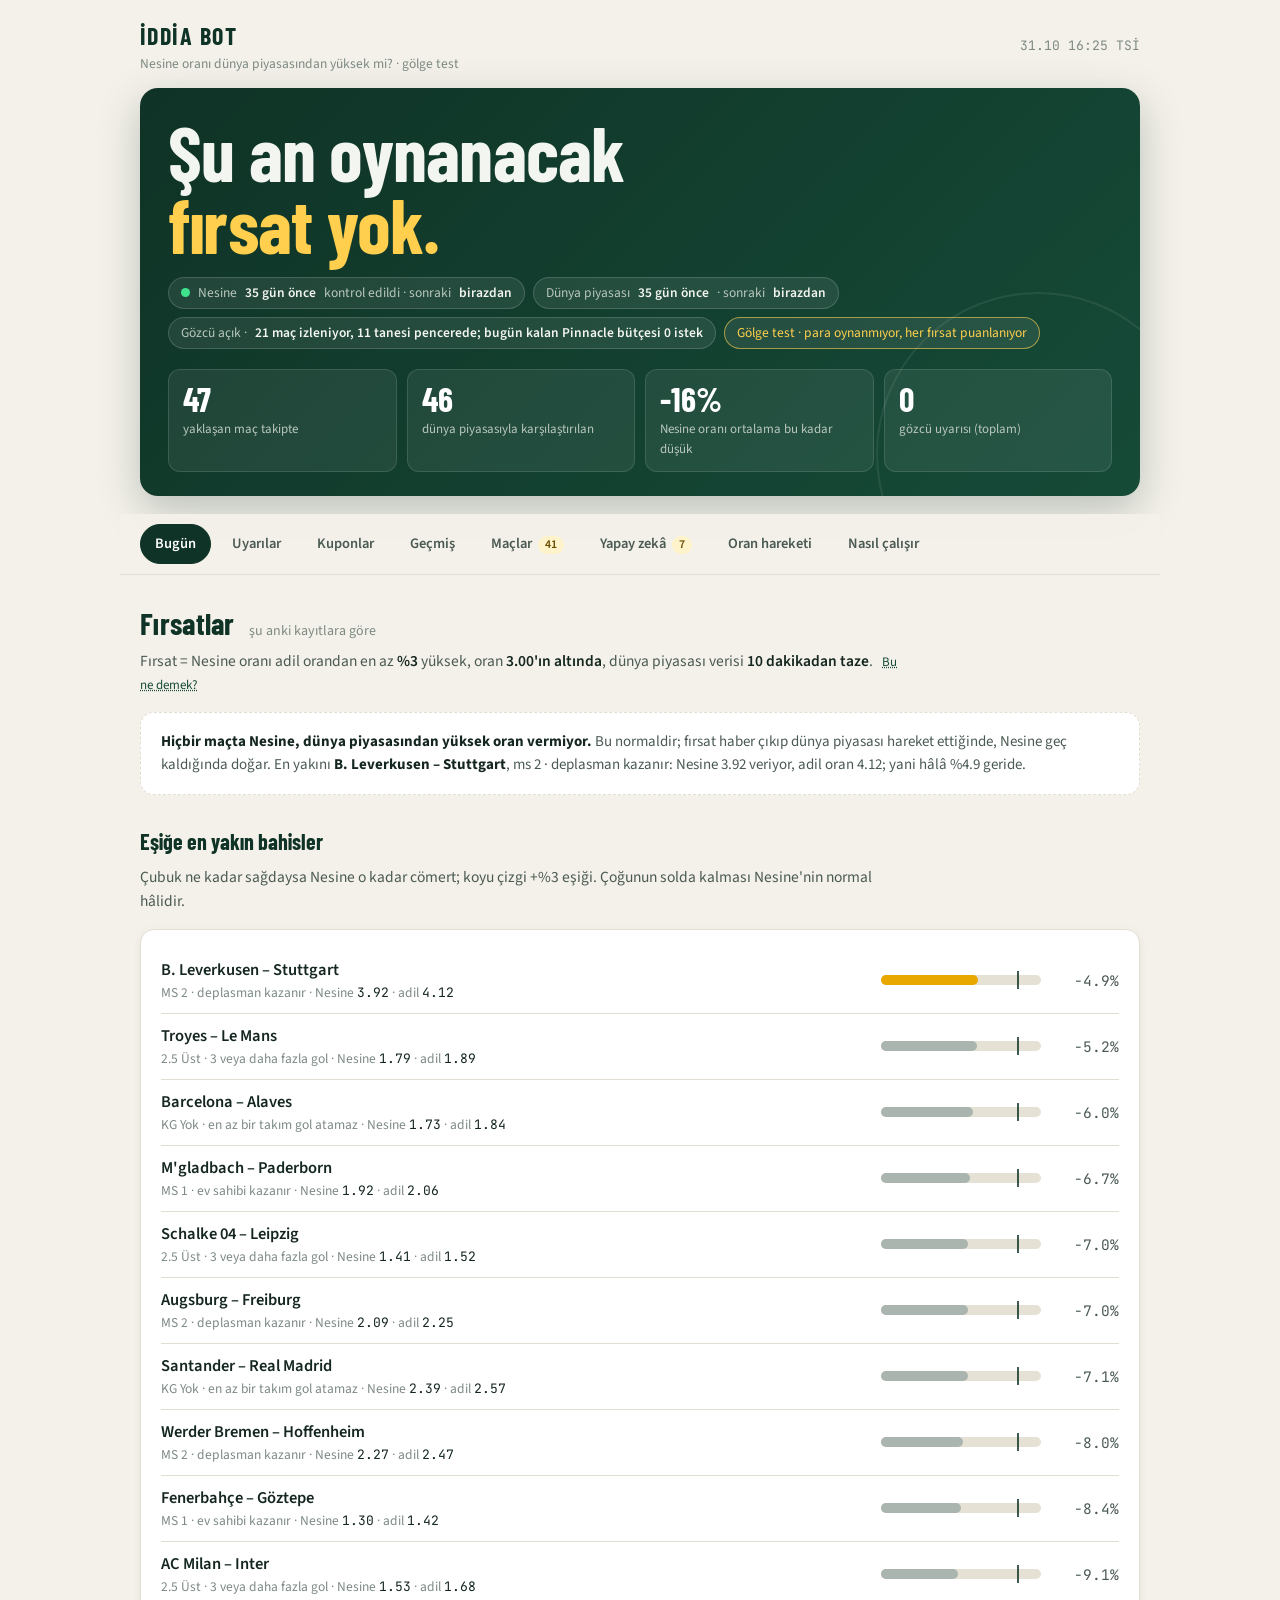
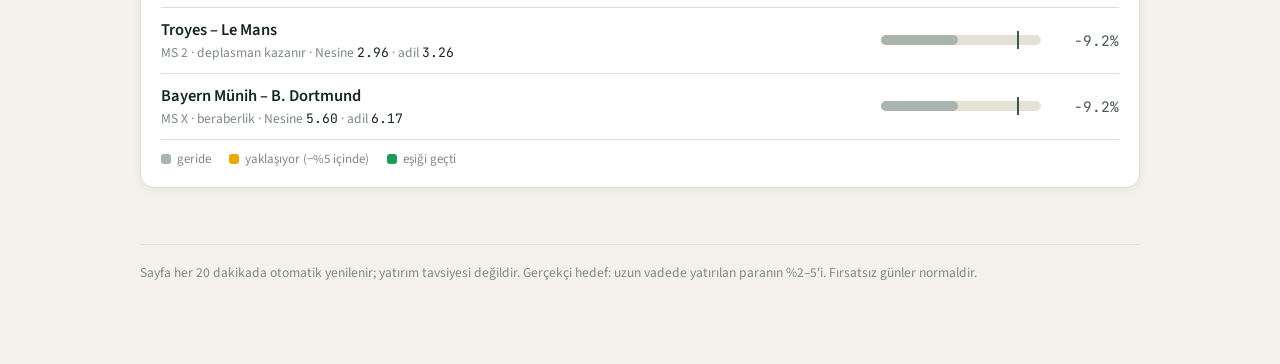
==== docs/index.html @ 3525d6dc "gözcü 13:25" ====
<!doctype html><html lang="tr"><head><meta charset="utf-8"><meta name="viewport" content="width=device-width,initial-scale=1">
<title>İddia Bot</title>
<meta name="robots" content="noindex, nofollow, noarchive">
<meta name="description" content="Nesine oranlarını dünya piyasasıyla karşılaştıran deneme sayfası.">
<link rel="preconnect" href="https://fonts.googleapis.com"><link rel="preconnect" href="https://fonts.gstatic.com" crossorigin>
<link href="https://fonts.googleapis.com/css2?family=Barlow+Condensed:wght@600;700&family=Source+Sans+3:wght@400;600;700&family=JetBrains+Mono:wght@400;600&display=swap" rel="stylesheet">
<style>
:root{--bg:#F4F1EA;--card:#FFFFFF;--line:#E3DED2;--ink:#14261F;--ink-2:#4A5A52;--muted:#7D8A83;--board:#0F3326;--board-2:#164B38;
--sodium:#E8A800;--sodium-soft:#FFF3CC;--signal:#1D9A5B;--signal-soft:#E3F5EB;--ember:#D1612A;--ember-soft:#FBE9DF;--chalk:#F2F5F0;--chalk-dim:#B9C7BF}
*{box-sizing:border-box;min-width:0}
html{background:var(--bg)}
body{margin:0;font-family:"Source Sans 3",system-ui,sans-serif;font-size:16.5px;line-height:1.5;color:var(--ink);background:var(--bg);overflow-x:hidden}
a{color:var(--board-2)}
.wrap{max-width:1040px;margin:0 auto;padding:0 20px 80px}
/* üst bar */
.topbar{display:flex;justify-content:space-between;align-items:center;padding:18px 0 14px;gap:12px;flex-wrap:wrap}
.brand{font-family:"Barlow Condensed",sans-serif;font-weight:700;font-size:24px;letter-spacing:.06em;text-transform:uppercase;color:var(--board)}
.brand small{display:block;font-family:"Source Sans 3",sans-serif;font-weight:400;font-size:13.5px;letter-spacing:0;text-transform:none;color:var(--muted)}
.clock{font-family:"JetBrains Mono",monospace;font-size:13px;color:var(--muted)}
/* skorbord */
.board{background:linear-gradient(135deg,var(--board) 0%,var(--board-2) 100%);color:var(--chalk);border-radius:18px;padding:28px 28px 24px;box-shadow:0 14px 40px rgba(15,51,38,.25);position:relative;overflow:hidden}
.board::after{content:"";position:absolute;inset:auto -60px -120px auto;width:320px;height:320px;border-radius:50%;border:2px solid rgba(255,255,255,.08)}
.verdict{font-family:"Barlow Condensed",sans-serif;font-weight:700;font-size:clamp(42px,7vw,76px);line-height:.95;letter-spacing:-.01em;margin:0;opacity:0;transform:translateY(10px);animation:rise .6s .05s cubic-bezier(.2,.7,.2,1) forwards}
.verdict em{font-style:normal;color:#FFCF4D}
@keyframes rise{to{opacity:1;transform:none}}
.pills{display:flex;flex-wrap:wrap;gap:8px;margin:16px 0 0;padding:0;list-style:none}
.pills li{display:inline-flex;align-items:center;gap:8px;background:rgba(255,255,255,.08);border:1px solid rgba(255,255,255,.16);border-radius:999px;padding:5px 12px;font-size:13.5px;color:var(--chalk-dim)}
.pills b{color:var(--chalk);font-weight:600}
.pills .shadow{border-color:rgba(255,207,77,.6);color:#FFCF4D}
.pulse{display:inline-block;width:9px;height:9px;border-radius:50%;background:#3EE38C;box-shadow:0 0 0 0 rgba(62,227,140,.6);animation:pulse 2.2s infinite}
.pulse.off{background:var(--ember);box-shadow:none;animation:none}
@keyframes pulse{0%{box-shadow:0 0 0 0 rgba(62,227,140,.6)}70%{box-shadow:0 0 0 10px rgba(62,227,140,0)}100%{box-shadow:0 0 0 0 rgba(62,227,140,0)}}
.facts{display:grid;grid-template-columns:repeat(4,1fr);gap:10px;margin:20px 0 0;padding:0;list-style:none}
.facts li{background:rgba(255,255,255,.07);border:1px solid rgba(255,255,255,.12);border-radius:12px;padding:12px 14px}
.facts .n{font-family:"Barlow Condensed",sans-serif;font-size:34px;font-weight:700;line-height:1;color:#fff}
.facts .l{font-size:13px;color:var(--chalk-dim);margin-top:4px}
.facts .good{color:#3EE38C}.facts .bad{color:#FF9A6B}
/* sekmeler */
.tabs{position:sticky;top:0;z-index:5;background:rgba(244,241,234,.94);backdrop-filter:blur(6px);margin:18px -20px 0;padding:10px 20px;border-bottom:1px solid var(--line);display:flex;gap:6px;overflow-x:auto;scrollbar-width:none}
.tabs::-webkit-scrollbar{display:none}
.tabs a{flex:0 0 auto;text-decoration:none;color:var(--ink-2);font-weight:600;font-size:14.5px;padding:8px 14px;border-radius:999px;border:1px solid transparent;white-space:nowrap}
.tabs a:hover{background:#fff;border-color:var(--line)}
.tabs a.on{background:var(--board);color:#fff;border-color:var(--board)}
.tabs a .cnt{display:inline-block;margin-left:6px;background:rgba(255,255,255,.18);border-radius:999px;padding:0 7px;font-size:12px}
.tabs a:not(.on) .cnt{background:var(--sodium-soft);color:#6b4d00}
.panel{display:none;padding-top:26px;animation:fade .35s}
.panel.on{display:block}
@keyframes fade{from{opacity:0;transform:translateY(6px)}to{opacity:1;transform:none}}
h2{font-family:"Barlow Condensed",sans-serif;font-weight:700;font-size:30px;letter-spacing:.01em;margin:0 0 4px;color:var(--board)}
h2 small{font-family:"Source Sans 3",sans-serif;font-size:14px;letter-spacing:0;color:var(--muted);font-weight:400;margin-left:8px}
h3{font-family:"Barlow Condensed",sans-serif;font-weight:700;font-size:22px;margin:30px 0 8px;color:var(--board)}
.lead{margin:0 0 16px;color:var(--ink-2);font-size:15.5px;max-width:760px}
.lead b{color:var(--ink);font-weight:600}
.lead a.q{font-size:13px;margin-left:6px;color:var(--board-2);text-decoration:underline dotted}
.note{background:var(--sodium-soft);border-left:4px solid var(--sodium);padding:10px 14px;border-radius:0 10px 10px 0;color:#4a3a00;font-size:14.5px;margin:0 0 16px;max-width:900px}
.note b{color:#2f2500}
.empty{background:var(--card);border:1px dashed var(--line);border-radius:14px;padding:18px 20px;color:var(--ink-2);font-size:15px}
.empty b{color:var(--ink)}
.plain{color:var(--ink-2);font-size:15px;line-height:1.55}
.plain b{color:var(--ink)}
/* kart genel */
.card{background:var(--card);border:1px solid var(--line);border-radius:14px;padding:18px 20px;box-shadow:0 2px 10px rgba(20,38,31,.05)}
/* fırsat kartı */
.coupon{position:relative;background:var(--card);color:var(--ink);border:1px solid var(--line);border-left:6px solid var(--signal);border-radius:14px;padding:18px 20px;margin:14px 0;box-shadow:0 6px 20px rgba(20,38,31,.07);opacity:0;animation:rise .5s forwards}
.coupon.combo{border-left-color:var(--board-2)}
.coupon .top{display:flex;justify-content:space-between;gap:12px;flex-wrap:wrap;border-bottom:1px solid var(--line);padding-bottom:10px;margin-bottom:12px}
.coupon .teams{font-family:"Barlow Condensed",sans-serif;font-weight:700;font-size:26px;line-height:1.05;color:var(--board)}
.coupon .meta{font-family:"JetBrains Mono",monospace;font-size:12px;color:var(--muted);text-align:right}
.coupon .title{font-family:"Barlow Condensed",sans-serif;font-weight:700;font-size:22px;color:var(--board)}
.pickbadge{display:inline-block;background:var(--sodium);color:#1B1B1B;font-family:"Barlow Condensed",sans-serif;font-weight:700;font-size:22px;letter-spacing:.02em;padding:4px 12px;border-radius:8px;margin:2px 0 6px}
.pickbadge small{display:block;font-family:"Source Sans 3",sans-serif;font-weight:600;font-size:11px;letter-spacing:.12em;text-transform:uppercase;color:#5a4a12;margin-bottom:-2px}
.coupon .pick{font-size:18px;font-weight:600;margin:0 0 10px}
.coupon .pick small{display:block;font-weight:400;font-size:13.5px;color:var(--muted)}
.coupon dl{display:grid;grid-template-columns:1fr auto;gap:6px 16px;margin:0;font-size:15px}
.coupon dt{color:var(--ink-2)}
.coupon dd{margin:0;font-family:"JetBrains Mono",monospace;font-weight:600;text-align:right;white-space:nowrap}
.coupon dd.good{color:var(--signal)}.coupon dd.bad{color:var(--ember)}
.coupon .status{margin-top:12px;padding:10px 12px;border-radius:10px;background:var(--signal-soft);font-size:14px;color:#145c3a}
.coupon .status.warn{background:var(--ember-soft);color:#8a3d12}
.coupon .why{margin-top:10px;font-size:14px;color:var(--ink-2)}
.coupon .why b{color:var(--ink)}
.coupon .legs{list-style:none;margin:0 0 12px;padding:0;font-size:15px}
.coupon .legs li{display:grid;grid-template-columns:1fr auto auto;gap:10px;padding:7px 0;border-bottom:1px solid var(--line);align-items:center}
.coupon .legs .p{font-family:"JetBrains Mono",monospace;color:var(--muted);font-size:13.5px}
.coupon .legs .o{font-family:"JetBrains Mono",monospace;font-weight:700}
.coupon .legs small{display:block;color:var(--muted);font-size:12.5px;margin-top:2px}
.pb{display:inline-block;background:var(--sodium-soft);color:#5a4a12;border:1px solid #F0D98A;font-weight:700;font-size:12px;padding:1px 7px;border-radius:5px;margin-right:5px}
.grid{display:grid;grid-template-columns:repeat(2,1fr);gap:16px}
.grid .coupon{margin:4px 0}
.claudebox{margin:12px 0 0;padding:12px 14px;border-radius:10px;background:var(--sodium-soft);border:1px solid #F0D98A;font-size:14.5px;color:var(--ink)}
.claudebox p{margin:6px 0 0}.claudebox ul{margin:8px 0 0;padding-left:18px;color:var(--ink-2);font-size:13.5px}.claudebox .muted{color:var(--muted);font-size:13px}
/* değer sayacı */
.list{list-style:none;margin:0;padding:0}
.row{display:grid;grid-template-columns:1fr 160px 64px;gap:14px;align-items:center;padding:10px 0;border-bottom:1px solid var(--line)}
.row .t{font-weight:600;white-space:nowrap;overflow:hidden;text-overflow:ellipsis}
.row .d{font-size:13.5px;color:var(--muted);white-space:nowrap;overflow:hidden;text-overflow:ellipsis}
.row .d code{font-family:"JetBrains Mono",monospace;font-size:13px;color:var(--ink)}
.row .v{font-family:"JetBrains Mono",monospace;font-size:14.5px;text-align:right;color:var(--ink-2)}
.row.hit .v{color:var(--signal);font-weight:700}
.meter{position:relative;height:10px;background:#E6E1D5;border-radius:5px}
.meter .bar{height:100%;width:0;border-radius:5px;background:#A9B5AE;animation:grow 1s cubic-bezier(.2,.7,.2,1) forwards}
.meter.near .bar{background:var(--sodium)}
.meter.hit .bar{background:var(--signal)}
.meter .tick{position:absolute;top:-4px;bottom:-4px;width:2px;background:var(--board);opacity:.8;left:calc(100% * (3 - (-25)) / (8 - (-25)))}
@keyframes grow{to{width:var(--w)}}
.legend{display:flex;gap:18px;flex-wrap:wrap;font-size:13px;color:var(--muted);margin:10px 0 0}
.legend i{display:inline-block;width:10px;height:10px;border-radius:3px;margin-right:6px;vertical-align:-1px}
/* maç kartları */
details.match{background:var(--card);border:1px solid var(--line);border-radius:14px;margin:10px 0;overflow:hidden;box-shadow:0 2px 10px rgba(20,38,31,.04)}
details.match summary{list-style:none;cursor:pointer;display:grid;grid-template-columns:104px 1fr auto;gap:12px;padding:13px 16px;align-items:center}
details.match summary::-webkit-details-marker{display:none}
details.match summary:hover{background:#FBFAF6}
details.match summary time{font-family:"JetBrains Mono",monospace;font-size:12.5px;color:var(--muted)}
details.match summary .tm{font-weight:700;color:var(--board)}
details.match summary .lg{font-size:12.5px;color:var(--muted)}
details.match summary .tag{font-size:12px;padding:3px 9px;border-radius:999px;background:#EFEBE0;color:var(--ink-2);white-space:nowrap}
details.match summary .tag.hit{background:var(--signal-soft);color:#145c3a}
details.match summary .tag.miss{background:var(--ember-soft);color:#8a3d12}
details.match[open] summary{border-bottom:1px solid var(--line);background:#FBFAF6}
.views{padding:14px 16px 16px;overflow-x:auto}
.views table{width:100%;border-collapse:collapse;font-size:14.5px;min-width:520px}
.views th{font-weight:600;color:var(--muted);font-size:12.5px;text-align:right;padding:6px 8px;border-bottom:1px solid var(--line)}
.views th:first-child,.views td:first-child{text-align:left}
.views td{padding:7px 8px;text-align:right;font-family:"JetBrains Mono",monospace;font-size:13.5px;border-bottom:1px solid #F0ECE2}
.views td:first-child{font-family:"Source Sans 3",sans-serif;font-size:14.5px}
.views td.good{color:var(--signal);font-weight:700}
.views td.dim{color:var(--muted)}
.views tr.rec td{background:var(--signal-soft)}
.views tr.rec td:first-child{font-weight:700;color:#145c3a}
.views tr.rec td:first-child::before{content:"▶ ";font-size:11px}
.views .why{margin:12px 0 0;font-size:14px;color:var(--ink-2)}
.views .why b{color:var(--ink)}
.views .acc{margin:10px 0 0;font-size:12.5px;color:var(--muted)}
.plainlegs{list-style:none;margin:0;padding:0}.plainlegs li{display:grid;grid-template-columns:1fr auto auto;gap:10px;padding:7px 0;border-bottom:1px solid var(--line);font-size:14.5px}.plainlegs small{display:block;color:var(--muted);font-size:12.5px}.plainlegs .o{font-family:"JetBrains Mono",monospace}
/* listeler */
.alerts,.changes{list-style:none;margin:0;padding:0}
.alerts li,.changes li{display:grid;grid-template-columns:84px 1fr auto;gap:12px;padding:10px 0;border-bottom:1px solid var(--line);font-size:15px;align-items:baseline}
.alerts time,.changes time{font-family:"JetBrains Mono",monospace;font-size:12.5px;color:var(--muted)}
.alerts .r,.changes .o{font-family:"JetBrains Mono",monospace;font-size:14px;text-align:right;white-space:nowrap}
.alerts .r.good,.changes .o.up{color:var(--signal)}.alerts .r.bad,.changes .o.down{color:var(--ember)}
.alerts small,.changes small{display:block;color:var(--muted);font-size:13px}
.changes small{display:inline}
/* claude kartları */
.cl{display:grid;grid-template-columns:repeat(2,1fr);gap:16px}
.cl .card{opacity:0;animation:rise .5s forwards}
.cl .head{display:flex;justify-content:space-between;gap:10px;align-items:flex-start;margin-bottom:8px}
.cl .tm{font-family:"Barlow Condensed",sans-serif;font-weight:700;font-size:22px;color:var(--board);line-height:1.05}
.cl .when{font-family:"JetBrains Mono",monospace;font-size:12px;color:var(--muted)}
.cl .vd{font-size:12px;padding:3px 9px;border-radius:999px;white-space:nowrap}
.cl .vd.ok{background:var(--signal-soft);color:#145c3a}.cl .vd.warn{background:var(--ember-soft);color:#8a3d12}
.cl .probs{display:grid;grid-template-columns:repeat(5,1fr);gap:6px;margin:10px 0}
.cl .probs div{background:#F7F5EF;border-radius:8px;padding:6px 8px;text-align:center}
.cl .probs b{display:block;font-family:"JetBrains Mono",monospace;font-size:15px}
.cl .probs small{font-size:11px;color:var(--muted)}
.cl .probs .hitp{background:var(--signal-soft);outline:2px solid var(--signal)}
.cl .probs em{display:block;font-style:normal;font-size:11px;color:var(--muted);margin-top:2px}
.cl .probs i{display:block;font-style:normal;font-size:11px;font-weight:700;color:#145c3a;margin-top:2px}
.cl .plabel{font-size:13px;color:var(--muted);margin-top:6px}.cl .plabel b{color:var(--ink-2)}
.cl .abs{margin-top:12px;padding-top:10px;border-top:1px solid var(--line)}
.cl .tbl{overflow-x:auto;margin-top:6px}
.cl .tbl table{width:100%;border-collapse:collapse;font-size:13.5px;min-width:560px}
.cl .tbl th{text-align:left;font-weight:600;color:var(--muted);font-size:12px;padding:5px 8px;border-bottom:1px solid var(--line)}
.cl .tbl td{padding:6px 8px;border-bottom:1px solid #F0ECE2;vertical-align:top;color:var(--ink-2)}
.cl .tbl td b{color:var(--ink)}
.cl .st{display:inline-block;font-size:12px;padding:1px 8px;border-radius:999px;background:#EFEBE0;white-space:nowrap}
.cl .st.miss{background:var(--ember-soft);color:#8a3d12}.cl .st.warn{background:var(--sodium-soft);color:#6b4d00}.cl .st.ok{background:var(--signal-soft);color:#145c3a}
.cl .lnote,.views .lnote{margin:8px 0 0;font-size:14px;color:var(--ink-2)}
.abs{margin-top:12px;padding-top:10px;border-top:1px solid var(--line)}
.abs .plabel{font-size:13px;color:var(--muted);margin-bottom:6px}.abs .plabel b{color:var(--ink-2)}
.chips{display:flex;flex-wrap:wrap;gap:8px}
details.chip{display:inline-block;position:relative}
details.chip summary{list-style:none;cursor:pointer;display:inline-flex;align-items:center;gap:6px;border:1px solid var(--line);background:#fff;border-radius:999px;padding:4px 11px;font-size:13.5px;font-weight:600;color:var(--ink)}
details.chip summary::-webkit-details-marker{display:none}
details.chip summary small{font-weight:400;color:var(--muted);font-size:12px}
details.chip.miss summary{border-color:#F2C2A8;background:var(--ember-soft)}
details.chip.warn summary{border-color:#F0D98A;background:var(--sodium-soft)}
details.chip.ok summary{border-color:#BFE6CF;background:var(--signal-soft)}
details.chip.goal summary{border-color:#BFD9EA;background:#E8F2F9}
details.lineup{margin:6px 0}
details.lineup summary{list-style:none;cursor:pointer;font-size:14px;color:var(--ink-2);padding:6px 10px;border:1px solid var(--line);border-radius:8px;background:#fff}
details.lineup summary::-webkit-details-marker{display:none}
details.lineup .pop2{font-size:13.5px;color:var(--ink-2);padding:8px 10px;display:grid;gap:4px}
details.lineup .pop2 b{color:var(--ink)}
.l5{font-size:14px;color:var(--ink-2)}
.r5{display:inline-block;width:20px;height:20px;line-height:20px;text-align:center;border-radius:4px;font-size:12px;font-weight:700;color:#fff;background:#A9B5AE;margin-right:2px}
.r5.W{background:var(--signal)}.r5.L{background:var(--ember)}.r5.D{background:#9AA7A0}
details.chip[open] summary{box-shadow:0 0 0 2px rgba(15,51,38,.15)}
details.chip .pop{position:absolute;z-index:4;top:calc(100% + 6px);left:0;min-width:260px;max-width:360px;background:#fff;border:1px solid var(--line);border-radius:10px;padding:10px 12px;box-shadow:0 10px 28px rgba(20,38,31,.15);font-size:13.5px;color:var(--ink-2);display:grid;gap:4px}
details.chip .pop b{color:var(--ink)}
.cl{grid-template-columns:1fr}
.cl p{margin:8px 0 0;font-size:14.5px;color:var(--ink-2)}
.cl ul{margin:8px 0 0;padding-left:18px;font-size:13.5px;color:var(--ink-2)}
.cl .res{margin-top:10px;font-size:13.5px;color:var(--ink-2);border-top:1px solid var(--line);padding-top:8px}
.steps{display:grid;grid-template-columns:repeat(auto-fit,minmax(230px,1fr));gap:14px;margin:0;padding:0;list-style:none}
.steps li{background:var(--card);border:1px solid var(--line);border-radius:14px;padding:16px 18px}
.steps b{display:block;font-family:"Barlow Condensed",sans-serif;font-size:22px;font-weight:700;margin-bottom:4px;color:var(--board)}
.steps p{margin:0;color:var(--ink-2);font-size:14.5px}
.gloss{margin:16px 0 0;padding:0;list-style:none;display:grid;gap:10px}
.gloss li{background:var(--card);border:1px solid var(--line);border-radius:12px;padding:12px 16px}
.gloss b{display:block;color:var(--board);margin-bottom:2px}
.tiles{display:grid;grid-template-columns:repeat(auto-fill,minmax(220px,1fr));gap:14px}
.tile{display:block;background:var(--card);border:1px solid var(--line);border-radius:12px;overflow:hidden;text-decoration:none;color:var(--ink-2);font-size:13.5px}
.tile img{width:100%;display:block;aspect-ratio:4/5;object-fit:cover}
.tile span{display:block;padding:8px 10px}
.post{background:var(--card);border:1px solid var(--line);border-radius:14px;padding:14px 16px;margin:12px 0}
.post-h{display:flex;justify-content:space-between;gap:10px;flex-wrap:wrap;margin-bottom:10px}
.post-h .when{font-family:"JetBrains Mono",monospace;font-size:12.5px;color:var(--muted)}
.tiles.small{grid-template-columns:repeat(auto-fill,minmax(150px,1fr))}
.cap{margin-top:10px;display:grid;gap:8px}
.cap textarea{width:100%;font:14px/1.45 "Source Sans 3",system-ui,sans-serif;color:var(--ink);background:#FBFAF6;border:1px solid var(--line);border-radius:10px;padding:10px;resize:vertical}
.cap .copy{justify-self:start;padding:7px 14px;border-radius:8px;border:1px solid var(--board);background:var(--board);color:#fff;cursor:pointer;font-weight:600}
.cap .copy.ok{background:var(--signal);border-color:var(--signal)}
footer{margin-top:56px;padding-top:18px;border-top:1px solid var(--line);color:var(--muted);font-size:13.5px}
@media (max-width:760px){.grid,.cl{grid-template-columns:1fr}.facts{grid-template-columns:repeat(2,1fr)}.board{padding:22px 18px 18px;border-radius:14px}}
@media (max-width:560px){.row{grid-template-columns:1fr 92px 54px}.alerts li,.changes li{grid-template-columns:64px 1fr}.alerts .r,.changes .o{grid-column:2;text-align:left}
details.match summary{grid-template-columns:1fr auto}details.match summary time{grid-column:1/-1}.coupon{padding:16px 14px}.coupon .meta{text-align:left}.cl .probs{grid-template-columns:repeat(3,1fr)}}
@media (prefers-reduced-motion:reduce){*{animation:none!important;transition:none!important}.verdict,.coupon,.cl .card{opacity:1;transform:none}.meter .bar{width:var(--w)}}
</style></head><body><div class="wrap">
<div class="topbar"><div class="brand">İddia Bot<small>Nesine oranı dünya piyasasından yüksek mi? · gölge test</small></div><div class="clock">31.10 16:25 TSİ</div></div>

<section class="board">
  <h1 class="verdict">Şu an oynanacak<br><em>fırsat yok.</em></h1>
  <ul class="pills"><li><span class="pulse"></span>Nesine <b class="ago" data-ts="2026-10-31T13:04:57+00:00">20 dk önce</b> kontrol edildi · sonraki <b class="nxt" data-next="2026-10-31T13:14:57+00:00">birazdan</b></li><li>Dünya piyasası <b class="ago" data-ts="2026-10-31T12:18:52+00:00">1 saat önce</b> · sonraki <b class="nxt" data-next="2026-10-31T12:20:00+00:00">birazdan</b></li><li>Gözcü açık · <b>21 maç izleniyor, 11 tanesi pencerede; bugün kalan Pinnacle bütçesi 0 istek</b></li><li class="shadow">Gölge test · para oynanmıyor, her fırsat puanlanıyor</li></ul>
  
<ul class="facts">
  <li><div class="n">47</div><div class="l">yaklaşan maç takipte</div></li>
  <li><div class="n">46</div><div class="l">dünya piyasasıyla karşılaştırılan</div></li>
  <li><div class="n">-16%</div><div class="l">Nesine oranı ortalama bu kadar düşük</div></li>
  <li><div class="n">0</div><div class="l">gözcü uyarısı (toplam)</div></li>
</ul>
</section>

<nav class="tabs" id="tabs">
  <a href="#bugun" data-tab="bugun" class="on">Bugün</a>
  <a href="#uyarilar" data-tab="uyarilar">Uyarılar</a>
  <a href="#kuponlar" data-tab="kuponlar">Kuponlar</a>
  <a href="#gecmis" data-tab="gecmis">Geçmiş</a>
  <a href="#maclar" data-tab="maclar">Maçlar<span class="cnt">41</span></a>
  <a href="#claude" data-tab="claude">Yapay zekâ<span class="cnt">7</span></a>
  <a href="#hareket" data-tab="hareket">Oran hareketi</a>
  <a href="#nasil" data-tab="nasil">Nasıl çalışır</a>
</nav>

<section class="panel on" id="p-bugun">
<h2>Fırsatlar <small>şu anki kayıtlara göre</small></h2>
<p class="lead">Fırsat = Nesine oranı adil orandan en az <b>%3</b> yüksek, oran <b>3.00'ın altında</b>, dünya piyasası verisi <b>10 dakikadan taze</b>. <a class="q" href="#nasil" data-go="nasil">Bu ne demek?</a></p>
<div class="empty"><b>Hiçbir maçta Nesine, dünya piyasasından yüksek oran vermiyor.</b> Bu normaldir; fırsat haber çıkıp dünya piyasası hareket ettiğinde, Nesine geç kaldığında doğar. En yakını <b>B. Leverkusen – Stuttgart</b>, ms 2 · deplasman kazanır: Nesine 3.92 veriyor, adil oran 4.12; yani hâlâ %4.9 geride.</div>
<h3>Eşiğe en yakın bahisler</h3>
<p class="lead">Çubuk ne kadar sağdaysa Nesine o kadar cömert; koyu çizgi +%3 eşiği. Çoğunun solda kalması Nesine'nin normal hâlidir.</p>
<div class="card"><ul class="list"><li class="row "><div class="m"><div class="t">B. Leverkusen – Stuttgart</div><div class="d">MS 2 · deplasman kazanır · Nesine <code>3.92</code> · adil <code>4.12</code></div></div><div class="meter near"><div class="bar" style="--w:60.9%"></div><div class="tick"></div></div><div class="v">-4.9%</div></li><li class="row "><div class="m"><div class="t">Troyes – Le Mans</div><div class="d">2.5 Üst · 3 veya daha fazla gol · Nesine <code>1.79</code> · adil <code>1.89</code></div></div><div class="meter "><div class="bar" style="--w:60.1%"></div><div class="tick"></div></div><div class="v">-5.2%</div></li><li class="row "><div class="m"><div class="t">Barcelona – Alaves</div><div class="d">KG Yok · en az bir takım gol atamaz · Nesine <code>1.73</code> · adil <code>1.84</code></div></div><div class="meter "><div class="bar" style="--w:57.6%"></div><div class="tick"></div></div><div class="v">-6.0%</div></li><li class="row "><div class="m"><div class="t">M&#x27;gladbach – Paderborn</div><div class="d">MS 1 · ev sahibi kazanır · Nesine <code>1.92</code> · adil <code>2.06</code></div></div><div class="meter "><div class="bar" style="--w:55.5%"></div><div class="tick"></div></div><div class="v">-6.7%</div></li><li class="row "><div class="m"><div class="t">Schalke 04 – Leipzig</div><div class="d">2.5 Üst · 3 veya daha fazla gol · Nesine <code>1.41</code> · adil <code>1.52</code></div></div><div class="meter "><div class="bar" style="--w:54.6%"></div><div class="tick"></div></div><div class="v">-7.0%</div></li><li class="row "><div class="m"><div class="t">Augsburg – Freiburg</div><div class="d">MS 2 · deplasman kazanır · Nesine <code>2.09</code> · adil <code>2.25</code></div></div><div class="meter "><div class="bar" style="--w:54.6%"></div><div class="tick"></div></div><div class="v">-7.0%</div></li><li class="row "><div class="m"><div class="t">Santander – Real Madrid</div><div class="d">KG Yok · en az bir takım gol atamaz · Nesine <code>2.39</code> · adil <code>2.57</code></div></div><div class="meter "><div class="bar" style="--w:54.2%"></div><div class="tick"></div></div><div class="v">-7.1%</div></li><li class="row "><div class="m"><div class="t">Werder Bremen – Hoffenheim</div><div class="d">MS 2 · deplasman kazanır · Nesine <code>2.27</code> · adil <code>2.47</code></div></div><div class="meter "><div class="bar" style="--w:51.4%"></div><div class="tick"></div></div><div class="v">-8.0%</div></li><li class="row "><div class="m"><div class="t">Fenerbahçe – Göztepe</div><div class="d">MS 1 · ev sahibi kazanır · Nesine <code>1.30</code> · adil <code>1.42</code></div></div><div class="meter "><div class="bar" style="--w:50.3%"></div><div class="tick"></div></div><div class="v">-8.4%</div></li><li class="row "><div class="m"><div class="t">AC Milan – Inter</div><div class="d">2.5 Üst · 3 veya daha fazla gol · Nesine <code>1.53</code> · adil <code>1.68</code></div></div><div class="meter "><div class="bar" style="--w:48.3%"></div><div class="tick"></div></div><div class="v">-9.1%</div></li><li class="row "><div class="m"><div class="t">Troyes – Le Mans</div><div class="d">MS 2 · deplasman kazanır · Nesine <code>2.96</code> · adil <code>3.26</code></div></div><div class="meter "><div class="bar" style="--w:48.0%"></div><div class="tick"></div></div><div class="v">-9.2%</div></li><li class="row "><div class="m"><div class="t">Bayern Münih – B. Dortmund</div><div class="d">MS X · beraberlik · Nesine <code>5.60</code> · adil <code>6.17</code></div></div><div class="meter "><div class="bar" style="--w:47.9%"></div><div class="tick"></div></div><div class="v">-9.2%</div></li></ul>
<div class="legend"><span><i style="background:#A9B5AE"></i>geride</span><span><i style="background:var(--sodium)"></i>yaklaşıyor (−%5 içinde)</span><span><i style="background:var(--signal)"></i>eşiği geçti</span></div></div>
</section>

<section class="panel" id="p-uyarilar">
<h2>Gözcü uyarıları <small>maç saatine yakın yakalananlar</small></h2>
<p class="lead">Gözcü, maç saatine yakın dünya piyasasını izler; Nesine geç kaldığında burada uyarı düşer. Her uyarı sonradan maç sonucu ve kapanış oranıyla puanlanır. <b>Henüz uyarı yok.</b> <a class="q" href="#nasil" data-go="nasil">Gözcü nedir?</a></p>
<div class="empty"><b>Henüz uyarı yok.</b> Gözcü maç saatine yakın açılır; Nesine dünya piyasasından geç kaldığında ilk satır burada belirir.</div>
</section>

<section class="panel" id="p-kuponlar">
<h2>Kupon önerileri <small>önümüzdeki 48 saat, 3–5 maç</small></h2>
<p class="note"><b>Açık konuşalım:</b> "En güvenli" kupon en sık tutan kupondur ama uzun vadede en çok kaybettiren de odur. Nesine'de bir kupon en az <b>50 TL</b>; her kuponun altında 50 TL yatırsanız ne ödeyeceği ve uzun vadede kaçının gideceği yazıyor. Karar sizin. <a class="q" href="#nasil" data-go="nasil">Kombine nasıl hesaplanır?</a></p>
<div class="grid">
<article class="coupon combo" style="animation-delay:0.50s">
  <div class="top"><div class="title">#13 · En güvenli</div><div class="meta">3 maç · en yüksek gelme ihtimali</div></div>
  <ul class="legs"><li><div>Barcelona – Alaves<small><span class="pb">2.5 Üst</span>Cmt 31.10 23:00</small></div><div class="p">%80</div><div class="o">1.07</div></li><li><div>Amed Sportif – Eyüpspor<small><span class="pb">Ev</span>Paz 01.11 13:30</small></div><div class="p">%78</div><div class="o">1.13</div></li><li><div>Santander – Real Madrid<small><span class="pb">Deplasman</span>Paz 01.11 18:15</small></div><div class="p">%81</div><div class="o">1.11</div></li></ul>
  <dl>
    <dt>Toplam oran</dt><dd>1.34</dd>
    <dt>Gelme ihtimali</dt><dd>%50</dd>
    <dt>Bu ihtimale denk adil oran</dt><dd>1.99</dd>
    <dt>Beklenen değer</dt><dd class="bad">-32%</dd>
  </dl>
  <div class="status warn">Nesine'nin en küçük kuponu 50 TL. Bu kupona 50 TL yatırılırsa tutarsa <b>67 TL</b> öder; uzun vadede her 50 TL'nin yaklaşık <b>16 TL'si kaybedilir</b>.</div>
</article>
<article class="coupon combo" style="animation-delay:0.60s">
  <div class="top"><div class="title">#14 · En güvenli</div><div class="meta">4 maç · en yüksek gelme ihtimali</div></div>
  <ul class="legs"><li><div>Bayern Münih – B. Dortmund<small><span class="pb">2.5 Üst</span>Cmt 31.10 20:30</small></div><div class="p">%77</div><div class="o">1.13</div></li><li><div>Barcelona – Alaves<small><span class="pb">2.5 Üst</span>Cmt 31.10 23:00</small></div><div class="p">%80</div><div class="o">1.07</div></li><li><div>Amed Sportif – Eyüpspor<small><span class="pb">Ev</span>Paz 01.11 13:30</small></div><div class="p">%78</div><div class="o">1.13</div></li><li><div>Santander – Real Madrid<small><span class="pb">Deplasman</span>Paz 01.11 18:15</small></div><div class="p">%81</div><div class="o">1.11</div></li></ul>
  <dl>
    <dt>Toplam oran</dt><dd>1.52</dd>
    <dt>Gelme ihtimali</dt><dd>%39</dd>
    <dt>Bu ihtimale denk adil oran</dt><dd>2.57</dd>
    <dt>Beklenen değer</dt><dd class="bad">-41%</dd>
  </dl>
  <div class="status warn">Nesine'nin en küçük kuponu 50 TL. Bu kupona 50 TL yatırılırsa tutarsa <b>76 TL</b> öder; uzun vadede her 50 TL'nin yaklaşık <b>21 TL'si kaybedilir</b>.</div>
</article>
<article class="coupon combo" style="animation-delay:0.70s">
  <div class="top"><div class="title">#15 · En güvenli</div><div class="meta">5 maç · en yüksek gelme ihtimali</div></div>
  <ul class="legs"><li><div>Bayern Münih – B. Dortmund<small><span class="pb">2.5 Üst</span>Cmt 31.10 20:30</small></div><div class="p">%77</div><div class="o">1.13</div></li><li><div>Barcelona – Alaves<small><span class="pb">2.5 Üst</span>Cmt 31.10 23:00</small></div><div class="p">%80</div><div class="o">1.07</div></li><li><div>Amed Sportif – Eyüpspor<small><span class="pb">Ev</span>Paz 01.11 13:30</small></div><div class="p">%78</div><div class="o">1.13</div></li><li><div>Como 1907 – Venezia<small><span class="pb">Ev</span>Paz 01.11 14:30</small></div><div class="p">%76</div><div class="o">1.15</div></li><li><div>Santander – Real Madrid<small><span class="pb">Deplasman</span>Paz 01.11 18:15</small></div><div class="p">%81</div><div class="o">1.11</div></li></ul>
  <dl>
    <dt>Toplam oran</dt><dd>1.74</dd>
    <dt>Gelme ihtimali</dt><dd>%29</dd>
    <dt>Bu ihtimale denk adil oran</dt><dd>3.39</dd>
    <dt>Beklenen değer</dt><dd class="bad">-49%</dd>
  </dl>
  <div class="status warn">Nesine'nin en küçük kuponu 50 TL. Bu kupona 50 TL yatırılırsa tutarsa <b>87 TL</b> öder; uzun vadede her 50 TL'nin yaklaşık <b>24 TL'si kaybedilir</b>.</div>
</article>
<article class="coupon combo" style="animation-delay:0.80s">
  <div class="top"><div class="title">#12 · Dengeli</div><div class="meta">3 maç · bacak oranları 1.50–2.50</div></div>
  <ul class="legs"><li><div>Man. City – Brighton<small><span class="pb">Ev</span>Cmt 31.10 18:00</small></div><div class="p">%57</div><div class="o">1.51</div></li><li><div>AC Milan – Inter<small><span class="pb">2.5 Üst</span>Cmt 31.10 22:45</small></div><div class="p">%59</div><div class="o">1.53</div></li><li><div>Amed Sportif – Eyüpspor<small><span class="pb">KG Yok</span>Paz 01.11 13:30</small></div><div class="p">%58</div><div class="o">1.54</div></li></ul>
  <dl>
    <dt>Toplam oran</dt><dd>3.56</dd>
    <dt>Gelme ihtimali</dt><dd>%19</dd>
    <dt>Bu ihtimale denk adil oran</dt><dd>5.15</dd>
    <dt>Beklenen değer</dt><dd class="bad">-31%</dd>
  </dl>
  <div class="status warn">Nesine'nin en küçük kuponu 50 TL. Bu kupona 50 TL yatırılırsa tutarsa <b>178 TL</b> öder; uzun vadede her 50 TL'nin yaklaşık <b>15 TL'si kaybedilir</b>.</div>
</article></div>
</section>

<section class="panel" id="p-gecmis">
<h2>Geçmiş kuponlar <small>önerilenler tuttu mu?</small></h2>
<p class="lead">Her önerilen kupon ilk göründüğü anda kilitlenir; maçlar bitince tuttu mu bakılır. Tahmin değil, kayıt. <a class="q" href="#nasil" data-go="nasil">Ayrıntı</a></p>
<ul class="facts" style="animation:none;opacity:1"><li><div class="n">0/3</div><div class="l">En güvenli kupon tuttu (%0) · 1 birimle oynansa net <b class="bad">-3.0</b></div></li><li><div class="n">0/1</div><div class="l">Dengeli kupon tuttu (%0) · 1 birimle oynansa net <b class="bad">-1.0</b></div></li><li><div class="n">0/3</div><div class="l">En az kayıplı kupon tuttu (%0) · 1 birimle oynansa net <b class="bad">-3.0</b></div></li></ul><details class="match"><summary><time>Cum 30.10 19:35</time><div><div class="tm">#13 · En güvenli · 3 maç · oran 1.31</div>
<div class="lg">gelme ihtimali %50 · beklenen değer -35%</div></div><span class="tag">bekliyor · 0/3 tuttu</span></summary>
<div class="views"><ul class="legs plainlegs"><li><div>Barcelona – Alaves<small><span class="pb">2.5 Üst</span>Cmt 31.10 23:00</small></div><div class="p">…</div><div class="o">1.07</div></li><li><div>Amed Sportif – Eyüpspor<small><span class="pb">Ev</span>Paz 01.11 13:30</small></div><div class="p">…</div><div class="o">1.13</div></li><li><div>Santander – Real Madrid<small><span class="pb">Deplasman</span>Paz 01.11 18:15</small></div><div class="p">…</div><div class="o">1.08</div></li></ul></div></details><details class="match"><summary><time>Cum 30.10 19:35</time><div><div class="tm">#14 · En güvenli · 4 maç · oran 1.45</div>
<div class="lg">gelme ihtimali %38 · beklenen değer -44%</div></div><span class="tag">bekliyor · 0/4 tuttu</span></summary>
<div class="views"><ul class="legs plainlegs"><li><div>Bayern Münih – B. Dortmund<small><span class="pb">2.5 Üst</span>Cmt 31.10 20:30</small></div><div class="p">…</div><div class="o">1.11</div></li><li><div>Barcelona – Alaves<small><span class="pb">2.5 Üst</span>Cmt 31.10 23:00</small></div><div class="p">…</div><div class="o">1.07</div></li><li><div>Amed Sportif – Eyüpspor<small><span class="pb">Ev</span>Paz 01.11 13:30</small></div><div class="p">…</div><div class="o">1.13</div></li><li><div>Santander – Real Madrid<small><span class="pb">Deplasman</span>Paz 01.11 18:15</small></div><div class="p">…</div><div class="o">1.08</div></li></ul></div></details><details class="match"><summary><time>Cum 30.10 19:35</time><div><div class="tm">#15 · En güvenli · 5 maç · oran 1.65</div>
<div class="lg">gelme ihtimali %29 · beklenen değer -52%</div></div><span class="tag">bekliyor · 0/5 tuttu</span></summary>
<div class="views"><ul class="legs plainlegs"><li><div>Bayern Münih – B. Dortmund<small><span class="pb">2.5 Üst</span>Cmt 31.10 20:30</small></div><div class="p">…</div><div class="o">1.11</div></li><li><div>Barcelona – Alaves<small><span class="pb">2.5 Üst</span>Cmt 31.10 23:00</small></div><div class="p">…</div><div class="o">1.07</div></li><li><div>Amed Sportif – Eyüpspor<small><span class="pb">Ev</span>Paz 01.11 13:30</small></div><div class="p">…</div><div class="o">1.13</div></li><li><div>Como 1907 – Venezia<small><span class="pb">Ev</span>Paz 01.11 14:30</small></div><div class="p">…</div><div class="o">1.14</div></li><li><div>Santander – Real Madrid<small><span class="pb">Deplasman</span>Paz 01.11 18:15</small></div><div class="p">…</div><div class="o">1.08</div></li></ul></div></details><details class="match"><summary><time>Per 29.10 23:01</time><div><div class="tm">#12 · Dengeli · 3 maç · oran 3.90</div>
<div class="lg">gelme ihtimali %19 · beklenen değer -28%</div></div><span class="tag">bekliyor · 0/3 tuttu</span></summary>
<div class="views"><ul class="legs plainlegs"><li><div>Bologna – AC Monza<small><span class="pb">Ev</span>Cmt 31.10 17:00</small></div><div class="p">…</div><div class="o">1.50</div></li><li><div>Vallecano – Celta Vigo<small><span class="pb">2.5 Alt</span>Cmt 31.10 18:15</small></div><div class="p">…</div><div class="o">1.53</div></li><li><div>Barcelona – Alaves<small><span class="pb">KG Yok</span>Cmt 31.10 23:00</small></div><div class="p">…</div><div class="o">1.70</div></li></ul></div></details><details class="match"><summary><time>Per 29.10 20:20</time><div><div class="tm">#11 · En güvenli · 5 maç · oran 2.31</div>
<div class="lg">gelme ihtimali %21 · beklenen değer -52%</div></div><span class="tag miss">tutmadı ✗</span></summary>
<div class="views"><ul class="legs plainlegs"><li><div>Le Havre – PSG<small><span class="pb">Deplasman</span>Cum 30.10 21:00</small></div><div class="p">…</div><div class="o">1.09</div></li><li><div>Villarreal – Espanyol<small><span class="pb">Ev</span>Cum 30.10 23:00 · skor 0-1</small></div><div class="p">✗</div><div class="o">1.26</div></li><li><div>B. Leverkusen – Stuttgart<small><span class="pb">2.5 Üst</span>Cmt 31.10 17:30</small></div><div class="p">…</div><div class="o">1.16</div></li><li><div>Werder Bremen – Hoffenheim<small><span class="pb">KG Var</span>Cmt 31.10 17:30</small></div><div class="p">…</div><div class="o">1.23</div></li><li><div>Fenerbahçe – Göztepe<small><span class="pb">Ev</span>Cmt 31.10 19:00</small></div><div class="p">…</div><div class="o">1.18</div></li></ul></div></details><details class="match"><summary><time>Per 29.10 19:40</time><div><div class="tm">#10 · Dengeli · 3 maç · oran 3.51</div>
<div class="lg">gelme ihtimali %19 · beklenen değer -33%</div></div><span class="tag">bekliyor · 1/3 tuttu</span></summary>
<div class="views"><ul class="legs plainlegs"><li><div>Frosinone – Lecce<small><span class="pb">Ev</span>Per 29.10 20:30 · skor 5-1</small></div><div class="p">✓</div><div class="o">1.53</div></li><li><div>Bologna – AC Monza<small><span class="pb">Ev</span>Cmt 31.10 17:00</small></div><div class="p">…</div><div class="o">1.50</div></li><li><div>Vallecano – Celta Vigo<small><span class="pb">2.5 Alt</span>Cmt 31.10 18:15</small></div><div class="p">…</div><div class="o">1.53</div></li></ul></div></details><details class="match"><summary><time>Per 29.10 19:00</time><div><div class="tm">#9 · En güvenli · 4 maç · oran 1.86</div>
<div class="lg">gelme ihtimali %30 · beklenen değer -43%</div></div><span class="tag miss">tutmadı ✗</span></summary>
<div class="views"><ul class="legs plainlegs"><li><div>Le Havre – PSG<small><span class="pb">Deplasman</span>Cum 30.10 21:00</small></div><div class="p">…</div><div class="o">1.09</div></li><li><div>Villarreal – Espanyol<small><span class="pb">Ev</span>Cum 30.10 23:00 · skor 0-1</small></div><div class="p">✗</div><div class="o">1.25</div></li><li><div>B. Leverkusen – Stuttgart<small><span class="pb">2.5 Üst</span>Cmt 31.10 17:30</small></div><div class="p">…</div><div class="o">1.16</div></li><li><div>Fenerbahçe – Göztepe<small><span class="pb">Ev</span>Cmt 31.10 19:00</small></div><div class="p">…</div><div class="o">1.18</div></li></ul></div></details><details class="match"><summary><time>Per 29.10 18:00</time><div><div class="tm">#8 · Dengeli · 3 maç · oran 3.51</div>
<div class="lg">gelme ihtimali %18 · beklenen değer -37%</div></div><span class="tag miss">tutmadı ✗</span></summary>
<div class="views"><ul class="legs plainlegs"><li><div>Konyaspor – Galatasaray<small><span class="pb">KG Var</span>Cum 30.10 20:00 · skor 0-4</small></div><div class="p">✗</div><div class="o">1.54</div></li><li><div>Lille – RC Lens<small><span class="pb">2.5 Üst</span>Cum 30.10 23:05</small></div><div class="p">…</div><div class="o">1.50</div></li><li><div>Brentford – Nottingham F.<small><span class="pb">2.5 Üst</span>Cmt 31.10 18:00</small></div><div class="p">…</div><div class="o">1.52</div></li></ul></div></details><details class="match"><summary><time>Per 29.10 17:39</time><div><div class="tm">#7 · En güvenli · 3 maç · oran 1.57</div>
<div class="lg">gelme ihtimali %41 · beklenen değer -36%</div></div><span class="tag miss">tutmadı ✗</span></summary>
<div class="views"><ul class="legs plainlegs"><li><div>Le Havre – PSG<small><span class="pb">Deplasman</span>Cum 30.10 21:00</small></div><div class="p">…</div><div class="o">1.09</div></li><li><div>Villarreal – Espanyol<small><span class="pb">Ev</span>Cum 30.10 23:00 · skor 0-1</small></div><div class="p">✗</div><div class="o">1.24</div></li><li><div>B. Leverkusen – Stuttgart<small><span class="pb">2.5 Üst</span>Cmt 31.10 17:30</small></div><div class="p">…</div><div class="o">1.16</div></li></ul></div></details><details class="match"><summary><time>Çar 28.10 22:45</time><div><div class="tm">#1 · En güvenli · 3 maç · oran 1.76</div>
<div class="lg">gelme ihtimali %36 · beklenen değer -37%</div></div><span class="tag">bekliyor · 2/3 tuttu</span></summary>
<div class="views"><ul class="legs plainlegs"><li><div>Frosinone – Lecce<small><span class="pb">2.5 Üst</span>Per 29.10 20:30 · skor 5-1</small></div><div class="p">✓</div><div class="o">1.26</div></li><li><div>Le Havre – PSG<small><span class="pb">Deplasman</span>Cum 30.10 21:00</small></div><div class="p">…</div><div class="o">1.09</div></li><li><div>Elversberg – Mainz<small><span class="pb">KG Var</span>Cum 30.10 22:30 · skor 4-1</small></div><div class="p">✓</div><div class="o">1.28</div></li></ul></div></details><details class="match"><summary><time>Çar 28.10 22:45</time><div><div class="tm">#2 · En güvenli · 4 maç · oran 2.34</div>
<div class="lg">gelme ihtimali %23 · beklenen değer -47%</div></div><span class="tag">bekliyor · 3/4 tuttu</span></summary>
<div class="views"><ul class="legs plainlegs"><li><div>Frosinone – Lecce<small><span class="pb">2.5 Üst</span>Per 29.10 20:30 · skor 5-1</small></div><div class="p">✓</div><div class="o">1.26</div></li><li><div>Le Havre – PSG<small><span class="pb">Deplasman</span>Cum 30.10 21:00</small></div><div class="p">…</div><div class="o">1.09</div></li><li><div>Nice – Rennes<small><span class="pb">KG Var</span>Cum 30.10 21:00 · skor 5-2</small></div><div class="p">✓</div><div class="o">1.33</div></li><li><div>Elversberg – Mainz<small><span class="pb">KG Var</span>Cum 30.10 22:30 · skor 4-1</small></div><div class="p">✓</div><div class="o">1.28</div></li></ul></div></details><details class="match"><summary><time>Çar 28.10 22:45</time><div><div class="tm">#3 · En güvenli · 5 maç · oran 3.18</div>
<div class="lg">gelme ihtimali %14 · beklenen değer -56%</div></div><span class="tag">bekliyor · 4/5 tuttu</span></summary>
<div class="views"><ul class="legs plainlegs"><li><div>Frosinone – Lecce<small><span class="pb">2.5 Üst</span>Per 29.10 20:30 · skor 5-1</small></div><div class="p">✓</div><div class="o">1.26</div></li><li><div>Fiorentina – Atalanta<small><span class="pb">KG Var</span>Per 29.10 22:45 · skor 2-2</small></div><div class="p">✓</div><div class="o">1.36</div></li><li><div>Le Havre – PSG<small><span class="pb">Deplasman</span>Cum 30.10 21:00</small></div><div class="p">…</div><div class="o">1.09</div></li><li><div>Nice – Rennes<small><span class="pb">KG Var</span>Cum 30.10 21:00 · skor 5-2</small></div><div class="p">✓</div><div class="o">1.33</div></li><li><div>Elversberg – Mainz<small><span class="pb">KG Var</span>Cum 30.10 22:30 · skor 4-1</small></div><div class="p">✓</div><div class="o">1.28</div></li></ul></div></details><details class="match"><summary><time>Çar 28.10 22:45</time><div><div class="tm">#4 · En az kayıplı · 3 maç · oran 4.22</div>
<div class="lg">gelme ihtimali %16 · beklenen değer -34%</div></div><span class="tag miss">tutmadı ✗</span></summary>
<div class="views"><ul class="legs plainlegs"><li><div>Frosinone – Lecce<small><span class="pb">Ev</span>Per 29.10 20:30 · skor 5-1</small></div><div class="p">✓</div><div class="o">1.47</div></li><li><div>Konyaspor – Galatasaray<small><span class="pb">KG Var</span>Cum 30.10 20:00 · skor 0-4</small></div><div class="p">✗</div><div class="o">1.52</div></li><li><div>Le Havre – PSG<small><span class="pb">KG Yok</span>Cum 30.10 21:00</small></div><div class="p">…</div><div class="o">1.89</div></li></ul></div></details><details class="match"><summary><time>Çar 28.10 22:45</time><div><div class="tm">#5 · En az kayıplı · 4 maç · oran 8.02</div>
<div class="lg">gelme ihtimali %7 · beklenen değer -43%</div></div><span class="tag miss">tutmadı ✗</span></summary>
<div class="views"><ul class="legs plainlegs"><li><div>Frosinone – Lecce<small><span class="pb">Ev</span>Per 29.10 20:30 · skor 5-1</small></div><div class="p">✓</div><div class="o">1.47</div></li><li><div>Konyaspor – Galatasaray<small><span class="pb">KG Var</span>Cum 30.10 20:00 · skor 0-4</small></div><div class="p">✗</div><div class="o">1.52</div></li><li><div>Le Havre – PSG<small><span class="pb">KG Yok</span>Cum 30.10 21:00</small></div><div class="p">…</div><div class="o">1.89</div></li><li><div>Elversberg – Mainz<small><span class="pb">Deplasman</span>Cum 30.10 22:30</small></div><div class="p">…</div><div class="o">1.90</div></li></ul></div></details><details class="match"><summary><time>Çar 28.10 22:45</time><div><div class="tm">#6 · En az kayıplı · 5 maç · oran 11.47</div>
<div class="lg">gelme ihtimali %4 · beklenen değer -51%</div></div><span class="tag miss">tutmadı ✗</span></summary>
<div class="views"><ul class="legs plainlegs"><li><div>Frosinone – Lecce<small><span class="pb">Ev</span>Per 29.10 20:30 · skor 5-1</small></div><div class="p">✓</div><div class="o">1.47</div></li><li><div>Fiorentina – Atalanta<small><span class="pb">2.5 Üst</span>Per 29.10 22:45 · skor 2-2</small></div><div class="p">✓</div><div class="o">1.43</div></li><li><div>Konyaspor – Galatasaray<small><span class="pb">KG Var</span>Cum 30.10 20:00 · skor 0-4</small></div><div class="p">✗</div><div class="o">1.52</div></li><li><div>Le Havre – PSG<small><span class="pb">KG Yok</span>Cum 30.10 21:00</small></div><div class="p">…</div><div class="o">1.89</div></li><li><div>Elversberg – Mainz<small><span class="pb">Deplasman</span>Cum 30.10 22:30</small></div><div class="p">…</div><div class="o">1.90</div></li></ul></div></details>
</section>

<section class="panel" id="p-maclar">
<h2>Yaklaşan maçlar <small>üç görüş yan yana · 48 saat</small></h2>
<p class="lead">Maça tıklayın: Nesine oranı · <b>Piyasa</b> ihtimali · <b>İstatistik</b> ihtimali · <b>Yapay zekâ</b> ihtimali · Değer. Altında iki takımın son maçları. <a class="q" href="#nasil" data-go="nasil">Üç görüş nedir?</a></p>

<details class="match"><summary><time>Cmt 31.10 17:00</time><div><div class="tm">Bologna – AC Monza</div><div class="lg">İtalya Serie A</div></div><span class="tag">en iyisi -10.8%</span></summary>
<div class="views"><table><tr><th>Bahis</th><th>Nesine</th><th>Piyasa</th><th>İstatistik</th><th>Yapay zekâ</th><th>Değer</th></tr><tr><td>MS 1 · ev sahibi kazanır</td><td>1.46</td><td>%57</td><td>%58</td><td class="dim">—</td><td class="">-16.8%</td></tr><tr><td>MS X · beraberlik</td><td>3.50</td><td>%24</td><td>%21</td><td class="dim">—</td><td class="">-17.0%</td></tr><tr><td>MS 2 · deplasman kazanır</td><td>4.62</td><td>%19</td><td>%21</td><td class="dim">—</td><td class="">-10.8%</td></tr><tr><td>2.5 Alt · 2 veya daha az gol</td><td>1.74</td><td>%47</td><td>%39</td><td class="dim">—</td><td class="">-17.4%</td></tr><tr><td>2.5 Üst · 3 veya daha fazla gol</td><td>1.62</td><td>%53</td><td>%61</td><td class="dim">—</td><td class="">-14.9%</td></tr><tr><td>KG Var · iki takım da gol atar</td><td>1.65</td><td>%52</td><td>%59</td><td class="dim">—</td><td class="">-14.7%</td></tr><tr><td>KG Yok · en az bir takım gol atamaz</td><td>1.72</td><td>%48</td><td>%41</td><td class="dim">—</td><td class="">-16.9%</td></tr></table>
<p class="why"><b>Bologna</b> son 10 maçta: 3 galibiyet, maç başı 1.2 gol attı / 1.3 yedi, KG %50, 3+ gol %40. <b>AC Monza</b> son 10 maçta: 2 galibiyet, maç başı 1.6 gol attı / 2.3 yedi, KG %80, 3+ gol %80.</p>
<div class="abs espn"><div class="plabel"><b>Gol atması en olası</b> · sezon verisi (ESPN)</div><div class="chips"><details class="chip goal"><summary>⚽ Samuel Mbangula <small>Bologna · 3 gol</small></summary><div class="pop"><div><b>Sezon:</b> 4 maç, 3 gol, 0 asist</div><div><b>Maç başı gol:</b> 0.75</div><div><b>Toplam şut:</b> 0</div></div></details><details class="chip goal"><summary>⚽ Federico Bernardeschi <small>Bologna · 2 gol</small></summary><div class="pop"><div><b>Sezon:</b> 9 maç, 2 gol, 0 asist</div><div><b>Maç başı gol:</b> 0.22</div><div><b>Toplam şut:</b> 18</div></div></details><details class="chip goal"><summary>⚽ Gustavo Varela <small>Monza · 8 gol</small></summary><div class="pop"><div><b>Sezon:</b> 8 maç, 8 gol, 0 asist</div><div><b>Maç başı gol:</b> 1.00</div><div><b>Toplam şut:</b> 22</div></div></details><details class="chip goal"><summary>⚽ Jay Robinson <small>Monza · 2 gol</small></summary><div class="pop"><div><b>Sezon:</b> 7 maç, 2 gol, 0 asist</div><div><b>Maç başı gol:</b> 0.29</div><div><b>Toplam şut:</b> 0</div></div></details></div><div class="plabel" style="margin-top:10px"><b>Açıklanan kadro</b> · ESPN</div><details class="lineup"><summary><b>Bologna</b> · 3-4-2-1 · ilk 11 açıklandı</summary><div class="pop2"><div><b>İlk 11:</b> Lukasz Skorupski, Nicoló Casale, Arthur Theate, Martin Vitík, Tommaso Pobega, Lewis Ferguson, Juan Miranda, Nadir Zortea, Jens Odgaard, Nicolò Cambiaghi, Federico Bernardeschi</div><div><b>Yedek:</b> Matteo Darmian, Oussama El Azzouzi, Riccardo Orsolini, Marco Libra, Nikola Moro, Massimo Pessina, Mikel Amondarain, Eivind Helland, Artem Dovbyk, Ukko Happonen, Samuel Mbangula, Rahim Alhassane, Torbjørn Heggem</div></div></details><details class="lineup"><summary><b>Monza</b> · 3-4-2-1 · ilk 11 açıklandı</summary><div class="pop2"><div><b>İlk 11:</b> Noel Törnqvist, Lorenzo Lucchesi, Saba Goglichidze, Eddy Kouadio, Leonardo Colombo, Manga Foe Ondoa, Ricardo Mangas, Samuele Birindelli, Gustavo Varela, Exequiel Zeballos, Dany Mota</div><div><b>Yedek:</b> Jay Robinson, Aljaz Strajnar, Cyril Ngonge, Patrick Ciurria, Adam Bakoune, Andrea Colpani, Valentin Antov, Demba Thiam, Omari Forson, Mathis Mout, Andrea Carboni, Patrick Cutrone, Ebenezer Akinsanmiro, Idrissa Touré</div></div></details><div class="plabel" style="margin-top:10px"><b>Son 5 maç</b> (G galibiyet · B beraberlik · M mağlubiyet, en eski → en yeni)</div><div class="l5"><b>Bologna</b> <span class="r5 D">B</span> <span class="r5 W">G</span> <span class="r5 L">M</span> <span class="r5 W">G</span> <span class="r5 W">G</span> · <b>Monza</b> <span class="r5 D">B</span> <span class="r5 L">M</span> <span class="r5 W">G</span> <span class="r5 L">M</span> <span class="r5 L">M</span></div></div>
<p class="acc">İsabet geçmişi (5.200 maç): <b>piyasa</b> ±2 puan kalibre · <b>istatistik</b> piyasadan daha az isabetli, tek başına izlenirse geçmişte −12% · <b>Yapay zekâ</b> 3 maçta ölçüldü: isabet puanı 0.319, piyasa 0.250 (küçük iyi) — piyasa önde; 100 maçtan önce yorum yapmayın (✓ = piyasayla 5 puan içinde uyuşuyor).</p>
</div></details>
<details class="match"><summary><time>Cmt 31.10 17:30</time><div><div class="tm">B. Leverkusen – Stuttgart</div><div class="lg">Almanya Bundesliga</div></div><span class="tag">en iyisi -4.9%</span></summary>
<div class="views"><table><tr><th>Bahis</th><th>Nesine</th><th>Piyasa</th><th>İstatistik</th><th>Yapay zekâ</th><th>Değer</th></tr><tr><td>MS 1 · ev sahibi kazanır</td><td>1.46</td><td>%54</td><td>%54</td><td class="dim">—</td><td class="">-20.6%</td></tr><tr><td>MS X · beraberlik</td><td>4.06</td><td>%21</td><td>%20</td><td class="dim">—</td><td class="">-13.2%</td></tr><tr><td>MS 2 · deplasman kazanır</td><td>3.92</td><td>%24</td><td>%26</td><td class="dim">—</td><td class="">-4.9%</td></tr><tr><td>2.5 Alt · 2 veya daha az gol</td><td>3.08</td><td>%25</td><td>%28</td><td class="dim">—</td><td class="">-22.3%</td></tr><tr><td>2.5 Üst · 3 veya daha fazla gol</td><td>1.16</td><td>%75</td><td>%72</td><td class="dim">—</td><td class="">-13.3%</td></tr><tr><td>KG Var · iki takım da gol atar</td><td>1.22</td><td>%71</td><td>%70</td><td class="dim">—</td><td class="">-12.9%</td></tr><tr><td>KG Yok · en az bir takım gol atamaz</td><td>2.72</td><td>%29</td><td>%30</td><td class="dim">—</td><td class="">-22.3%</td></tr></table>
<p class="why"><b>B. Leverkusen</b> son 10 maçta: 5 galibiyet, maç başı 2.2 gol attı / 1.7 yedi, KG %70, 3+ gol %80. <b>Stuttgart</b> son 10 maçta: 3 galibiyet, maç başı 1.8 gol attı / 1.9 yedi, KG %70, 3+ gol %70.</p>
<div class="abs espn"><div class="plabel"><b>Gol atması en olası</b> · sezon verisi (ESPN)</div><div class="chips"><details class="chip goal"><summary>⚽ Patrik Schick <small>Bayer Leverkusen · 6 gol</small></summary><div class="pop"><div><b>Sezon:</b> 7 maç, 6 gol, 2 asist</div><div><b>Maç başı gol:</b> 0.86</div><div><b>Toplam şut:</b> 25</div></div></details><details class="chip goal"><summary>⚽ Ibrahim Maza <small>Bayer Leverkusen · 2 gol</small></summary><div class="pop"><div><b>Sezon:</b> 7 maç, 2 gol, 2 asist</div><div><b>Maç başı gol:</b> 0.29</div><div><b>Toplam şut:</b> 22</div></div></details><details class="chip goal"><summary>⚽ Ermedin Demirovic <small>VfB Stuttgart · 3 gol</small></summary><div class="pop"><div><b>Sezon:</b> 7 maç, 3 gol, 0 asist</div><div><b>Maç başı gol:</b> 0.43</div><div><b>Toplam şut:</b> 21</div></div></details><details class="chip goal"><summary>⚽ Josha Vagnoman <small>VfB Stuttgart · 2 gol</small></summary><div class="pop"><div><b>Sezon:</b> 6 maç, 2 gol, 0 asist</div><div><b>Maç başı gol:</b> 0.33</div><div><b>Toplam şut:</b> 0</div></div></details></div><div class="plabel" style="margin-top:10px"><b>Son 5 maç</b> (G galibiyet · B beraberlik · M mağlubiyet, en eski → en yeni)</div><div class="l5"><b>Bayer Leverkusen</b> <span class="r5 W">G</span> <span class="r5 W">G</span> <span class="r5 W">G</span> <span class="r5 L">M</span> <span class="r5 W">G</span> · <b>VfB Stuttgart</b> <span class="r5 W">G</span> <span class="r5 L">M</span> <span class="r5 D">B</span> <span class="r5 L">M</span> <span class="r5 W">G</span></div></div>
<p class="acc">İsabet geçmişi (5.200 maç): <b>piyasa</b> ±2 puan kalibre · <b>istatistik</b> piyasadan daha az isabetli, tek başına izlenirse geçmişte −12% · <b>Yapay zekâ</b> 3 maçta ölçüldü: isabet puanı 0.319, piyasa 0.250 (küçük iyi) — piyasa önde; 100 maçtan önce yorum yapmayın (✓ = piyasayla 5 puan içinde uyuşuyor).</p>
</div></details>
<details class="match"><summary><time>Cmt 31.10 17:30</time><div><div class="tm">Werder Bremen – Hoffenheim</div><div class="lg">Almanya Bundesliga</div></div><span class="tag">en iyisi -8.0%</span></summary>
<div class="views"><table><tr><th>Bahis</th><th>Nesine</th><th>Piyasa</th><th>İstatistik</th><th>Yapay zekâ</th><th>Değer</th></tr><tr><td>MS 1 · ev sahibi kazanır</td><td>2.19</td><td>%35</td><td>%40</td><td class="dim">—</td><td class="">-22.6%</td></tr><tr><td>MS X · beraberlik</td><td>3.44</td><td>%24</td><td>%22</td><td class="dim">—</td><td class="">-16.9%</td></tr><tr><td>MS 2 · deplasman kazanır</td><td>2.27</td><td>%41</td><td>%38</td><td class="dim">—</td><td class="">-8.0%</td></tr><tr><td>2.5 Alt · 2 veya daha az gol</td><td>2.62</td><td>%31</td><td>%30</td><td class="dim">—</td><td class="">-18.3%</td></tr><tr><td>2.5 Üst · 3 veya daha fazla gol</td><td>1.24</td><td>%69</td><td>%70</td><td class="dim">—</td><td class="">-14.7%</td></tr><tr><td>KG Var · iki takım da gol atar</td><td>1.22</td><td>%69</td><td>%70</td><td class="dim">—</td><td class="">-16.0%</td></tr><tr><td>KG Yok · en az bir takım gol atamaz</td><td>2.72</td><td>%31</td><td>%30</td><td class="dim">—</td><td class="">-15.4%</td></tr></table>
<p class="why"><b>Werder Bremen</b> son 10 maçta: 3 galibiyet, maç başı 1.6 gol attı / 2.0 yedi, KG %80, 3+ gol %70. <b>Hoffenheim</b> son 10 maçta: 4 galibiyet, maç başı 1.8 gol attı / 2.1 yedi, KG %70, 3+ gol %90.</p>
<div class="abs espn"><div class="plabel"><b>Gol atması en olası</b> · sezon verisi (ESPN)</div><div class="chips"><details class="chip goal"><summary>⚽ Niclas Füllkrug <small>Werder Bremen · 8 gol</small></summary><div class="pop"><div><b>Sezon:</b> 7 maç, 8 gol, 0 asist</div><div><b>Maç başı gol:</b> 1.14</div><div><b>Toplam şut:</b> 23</div></div></details><details class="chip goal"><summary>⚽ Marco Grüll <small>Werder Bremen · 2 gol</small></summary><div class="pop"><div><b>Sezon:</b> 7 maç, 2 gol, 5 asist</div><div><b>Maç başı gol:</b> 0.29</div><div><b>Toplam şut:</b> 14</div></div></details><details class="chip goal"><summary>⚽ Adam Hlozek <small>TSG Hoffenheim · 2 gol</small></summary><div class="pop"><div><b>Sezon:</b> 7 maç, 2 gol, 0 asist</div><div><b>Maç başı gol:</b> 0.29</div><div><b>Toplam şut:</b> 19</div></div></details><details class="chip goal"><summary>⚽ Bambasé Conté <small>TSG Hoffenheim · 2 gol</small></summary><div class="pop"><div><b>Sezon:</b> 7 maç, 2 gol, 2 asist</div><div><b>Maç başı gol:</b> 0.29</div><div><b>Toplam şut:</b> 13</div></div></details></div><div class="plabel" style="margin-top:10px"><b>Son 5 maç</b> (G galibiyet · B beraberlik · M mağlubiyet, en eski → en yeni)</div><div class="l5"><b>Werder Bremen</b> <span class="r5 W">G</span> <span class="r5 D">B</span> <span class="r5 D">B</span> <span class="r5 W">G</span> <span class="r5 L">M</span> · <b>TSG Hoffenheim</b> <span class="r5 L">M</span> <span class="r5 W">G</span> <span class="r5 W">G</span> <span class="r5 W">G</span> <span class="r5 L">M</span></div></div>
<p class="acc">İsabet geçmişi (5.200 maç): <b>piyasa</b> ±2 puan kalibre · <b>istatistik</b> piyasadan daha az isabetli, tek başına izlenirse geçmişte −12% · <b>Yapay zekâ</b> 3 maçta ölçüldü: isabet puanı 0.319, piyasa 0.250 (küçük iyi) — piyasa önde; 100 maçtan önce yorum yapmayın (✓ = piyasayla 5 puan içinde uyuşuyor).</p>
</div></details>
<details class="match"><summary><time>Cmt 31.10 17:30</time><div><div class="tm">M&#x27;gladbach – Paderborn</div><div class="lg">Almanya Bundesliga</div></div><span class="tag">en iyisi -6.7%</span></summary>
<div class="views"><table><tr><th>Bahis</th><th>Nesine</th><th>Piyasa</th><th>İstatistik</th><th>Yapay zekâ</th><th>Değer</th></tr><tr><td>MS 1 · ev sahibi kazanır</td><td>1.92</td><td>%49</td><td>%44</td><td class="dim">—</td><td class="">-6.7%</td></tr><tr><td>MS X · beraberlik</td><td>3.35</td><td>%24</td><td>%25</td><td class="dim">—</td><td class="">-19.4%</td></tr><tr><td>MS 2 · deplasman kazanır</td><td>2.72</td><td>%27</td><td>%31</td><td class="dim">—</td><td class="">-25.7%</td></tr><tr><td>2.5 Alt · 2 veya daha az gol</td><td>2.21</td><td>%36</td><td>%48</td><td class="dim">—</td><td class="">-19.5%</td></tr><tr><td>2.5 Üst · 3 veya daha fazla gol</td><td>1.36</td><td>%64</td><td>%52</td><td class="dim">—</td><td class="">-13.5%</td></tr><tr><td>KG Var · iki takım da gol atar</td><td>1.32</td><td>%64</td><td>%55</td><td class="dim">—</td><td class="">-15.9%</td></tr><tr><td>KG Yok · en az bir takım gol atamaz</td><td>2.34</td><td>%36</td><td>%45</td><td class="dim">—</td><td class="">-15.1%</td></tr></table>
<p class="why"><b>M&#x27;gladbach</b> son 10 maçta: 3 galibiyet, maç başı 1.7 gol attı / 2.5 yedi, KG %60, 3+ gol %90. <b>Paderborn</b> son 7 maçta: 2 galibiyet, maç başı 0.9 gol attı / 1.3 yedi, KG %29, 3+ gol %43.</p>
<div class="abs espn"><div class="plabel"><b>Gol atması en olası</b> · sezon verisi (ESPN)</div><div class="chips"><details class="chip goal"><summary>⚽ Joe Scally <small>Borussia Mönchengladbach · 3 gol</small></summary><div class="pop"><div><b>Sezon:</b> 7 maç, 3 gol, 1 asist</div><div><b>Maç başı gol:</b> 0.43</div><div><b>Toplam şut:</b> 0</div></div></details><details class="chip goal"><summary>⚽ Hugo Bolin <small>Borussia Mönchengladbach · 2 gol</small></summary><div class="pop"><div><b>Sezon:</b> 7 maç, 2 gol, 0 asist</div><div><b>Maç başı gol:</b> 0.29</div><div><b>Toplam şut:</b> 18</div></div></details><details class="chip goal"><summary>⚽ Steffen Tigges <small>SC Paderborn 07 · 2 gol</small></summary><div class="pop"><div><b>Sezon:</b> 7 maç, 2 gol, 1 asist</div><div><b>Maç başı gol:</b> 0.29</div><div><b>Toplam şut:</b> 16</div></div></details><details class="chip goal"><summary>⚽ Stefano Marino <small>SC Paderborn 07 · 2 gol</small></summary><div class="pop"><div><b>Sezon:</b> 7 maç, 2 gol, 0 asist</div><div><b>Maç başı gol:</b> 0.29</div><div><b>Toplam şut:</b> 10</div></div></details></div><div class="plabel" style="margin-top:10px"><b>Son 5 maç</b> (G galibiyet · B beraberlik · M mağlubiyet, en eski → en yeni)</div><div class="l5"><b>Borussia Mönchengladbach</b> <span class="r5 D">B</span> <span class="r5 L">M</span> <span class="r5 L">M</span> <span class="r5 W">G</span> <span class="r5 W">G</span> · <b>SC Paderborn 07</b> <span class="r5 W">G</span> <span class="r5 L">M</span> <span class="r5 D">B</span> <span class="r5 W">G</span> <span class="r5 L">M</span></div></div>
<p class="acc">İsabet geçmişi (5.200 maç): <b>piyasa</b> ±2 puan kalibre · <b>istatistik</b> piyasadan daha az isabetli, tek başına izlenirse geçmişte −12% · <b>Yapay zekâ</b> 3 maçta ölçüldü: isabet puanı 0.319, piyasa 0.250 (küçük iyi) — piyasa önde; 100 maçtan önce yorum yapmayın (✓ = piyasayla 5 puan içinde uyuşuyor).</p>
</div></details>
<details class="match"><summary><time>Cmt 31.10 17:30</time><div><div class="tm">Schalke 04 – Leipzig</div><div class="lg">Almanya Bundesliga</div></div><span class="tag">en iyisi -7.0%</span></summary>
<div class="views"><table><tr><th>Bahis</th><th>Nesine</th><th>Piyasa</th><th>İstatistik</th><th>Yapay zekâ</th><th>Değer</th></tr><tr><td>MS 1 · ev sahibi kazanır</td><td>3.52</td><td>%22</td><td>%26</td><td class="dim">—</td><td class="">-22.0%</td></tr><tr><td>MS X · beraberlik</td><td>3.40</td><td>%24</td><td>%26</td><td class="dim">—</td><td class="">-17.1%</td></tr><tr><td>MS 2 · deplasman kazanır</td><td>1.64</td><td>%53</td><td>%48</td><td class="dim">—</td><td class="">-12.3%</td></tr><tr><td>2.5 Alt · 2 veya daha az gol</td><td>2.07</td><td>%34</td><td>%56</td><td class="dim">—</td><td class="">-29.6%</td></tr><tr><td>2.5 Üst · 3 veya daha fazla gol</td><td>1.41</td><td>%66</td><td>%44</td><td class="dim">—</td><td class="">-7.0%</td></tr><tr><td>KG Var · iki takım da gol atar</td><td>1.40</td><td>%64</td><td>%48</td><td class="dim">—</td><td class="">-10.2%</td></tr><tr><td>KG Yok · en az bir takım gol atamaz</td><td>2.13</td><td>%36</td><td>%52</td><td class="dim">—</td><td class="">-23.7%</td></tr></table>
<p class="why"><b>Schalke 04</b> son 7 maçta: 1 galibiyet, maç başı 0.6 gol attı / 1.0 yedi, KG %29, 3+ gol %43. <b>Leipzig</b> son 10 maçta: 5 galibiyet, maç başı 2.4 gol attı / 2.0 yedi, KG %50, 3+ gol %90.</p>
<div class="abs espn"><div class="plabel"><b>Gol atması en olası</b> · sezon verisi (ESPN)</div><div class="chips"><details class="chip goal"><summary>⚽ Adil Aouchiche <small>Schalke 04 · 1 gol</small></summary><div class="pop"><div><b>Sezon:</b> 7 maç, 1 gol, 0 asist</div><div><b>Maç başı gol:</b> 0.14</div><div><b>Toplam şut:</b> 11</div></div></details><details class="chip goal"><summary>⚽ Robin Gosens <small>Schalke 04 · 1 gol</small></summary><div class="pop"><div><b>Sezon:</b> 7 maç, 1 gol, 0 asist</div><div><b>Maç başı gol:</b> 0.14</div><div><b>Toplam şut:</b> 0</div></div></details><details class="chip goal"><summary>⚽ Christopher Nkunku <small>RB Leipzig · 4 gol</small></summary><div class="pop"><div><b>Sezon:</b> 6 maç, 4 gol, 0 asist</div><div><b>Maç başı gol:</b> 0.67</div><div><b>Toplam şut:</b> 14</div></div></details><details class="chip goal"><summary>⚽ Tidiam Gomis <small>RB Leipzig · 3 gol</small></summary><div class="pop"><div><b>Sezon:</b> 7 maç, 3 gol, 2 asist</div><div><b>Maç başı gol:</b> 0.43</div><div><b>Toplam şut:</b> 19</div></div></details></div><div class="plabel" style="margin-top:10px"><b>Son 5 maç</b> (G galibiyet · B beraberlik · M mağlubiyet, en eski → en yeni)</div><div class="l5"><b>Schalke 04</b> <span class="r5 W">G</span> <span class="r5 L">M</span> <span class="r5 L">M</span> <span class="r5 D">B</span> <span class="r5 L">M</span> · <b>RB Leipzig</b> <span class="r5 W">G</span> <span class="r5 L">M</span> <span class="r5 L">M</span> <span class="r5 W">G</span> <span class="r5 W">G</span></div></div>
<p class="acc">İsabet geçmişi (5.200 maç): <b>piyasa</b> ±2 puan kalibre · <b>istatistik</b> piyasadan daha az isabetli, tek başına izlenirse geçmişte −12% · <b>Yapay zekâ</b> 3 maçta ölçüldü: isabet puanı 0.319, piyasa 0.250 (küçük iyi) — piyasa önde; 100 maçtan önce yorum yapmayın (✓ = piyasayla 5 puan içinde uyuşuyor).</p>
</div></details>
<details class="match"><summary><time>Cmt 31.10 17:30</time><div><div class="tm">Augsburg – Freiburg</div><div class="lg">Almanya Bundesliga</div></div><span class="tag">en iyisi -7.0%</span></summary>
<div class="views"><table><tr><th>Bahis</th><th>Nesine</th><th>Piyasa</th><th>İstatistik</th><th>Yapay zekâ</th><th>Değer</th></tr><tr><td>MS 1 · ev sahibi kazanır</td><td>2.50</td><td>%30</td><td>%41</td><td class="dim">—</td><td class="">-24.6%</td></tr><tr><td>MS X · beraberlik</td><td>3.24</td><td>%25</td><td>%23</td><td class="dim">—</td><td class="">-18.0%</td></tr><tr><td>MS 2 · deplasman kazanır</td><td>2.09</td><td>%45</td><td>%36</td><td class="dim">—</td><td class="">-7.0%</td></tr><tr><td>2.5 Alt · 2 veya daha az gol</td><td>2.11</td><td>%36</td><td>%37</td><td class="dim">—</td><td class="">-24.7%</td></tr><tr><td>2.5 Üst · 3 veya daha fazla gol</td><td>1.41</td><td>%64</td><td>%63</td><td class="dim">—</td><td class="">-9.3%</td></tr><tr><td>KG Var · iki takım da gol atar</td><td>1.34</td><td>%65</td><td>%64</td><td class="dim">—</td><td class="">-12.9%</td></tr><tr><td>KG Yok · en az bir takım gol atamaz</td><td>2.28</td><td>%35</td><td>%36</td><td class="dim">—</td><td class="">-20.1%</td></tr></table>
<p class="why"><b>Augsburg</b> son 10 maçta: 4 galibiyet, maç başı 2.3 gol attı / 1.9 yedi, KG %80, 3+ gol %90. <b>Freiburg</b> son 10 maçta: 5 galibiyet, maç başı 2.3 gol attı / 1.4 yedi, KG %80, 3+ gol %80.</p>
<div class="abs espn"><div class="plabel"><b>Gol atması en olası</b> · sezon verisi (ESPN)</div><div class="chips"><details class="chip goal"><summary>⚽ Michael Gregoritsch <small>FC Augsburg · 4 gol</small></summary><div class="pop"><div><b>Sezon:</b> 7 maç, 4 gol, 0 asist</div><div><b>Maç başı gol:</b> 0.57</div><div><b>Toplam şut:</b> 18</div></div></details><details class="chip goal"><summary>⚽ Robin Fellhauer <small>FC Augsburg · 3 gol</small></summary><div class="pop"><div><b>Sezon:</b> 7 maç, 3 gol, 0 asist</div><div><b>Maç başı gol:</b> 0.43</div><div><b>Toplam şut:</b> 0</div></div></details><details class="chip goal"><summary>⚽ Yuito Suzuki <small>SC Freiburg · 4 gol</small></summary><div class="pop"><div><b>Sezon:</b> 6 maç, 4 gol, 0 asist</div><div><b>Maç başı gol:</b> 0.67</div><div><b>Toplam şut:</b> 0</div></div></details><details class="chip goal"><summary>⚽ Igor Matanovic <small>SC Freiburg · 3 gol</small></summary><div class="pop"><div><b>Sezon:</b> 7 maç, 3 gol, 0 asist</div><div><b>Maç başı gol:</b> 0.43</div><div><b>Toplam şut:</b> 24</div></div></details></div><div class="plabel" style="margin-top:10px"><b>Son 5 maç</b> (G galibiyet · B beraberlik · M mağlubiyet, en eski → en yeni)</div><div class="l5"><b>FC Augsburg</b> <span class="r5 D">B</span> <span class="r5 D">B</span> <span class="r5 L">M</span> <span class="r5 D">B</span> <span class="r5 W">G</span> · <b>SC Freiburg</b> <span class="r5 W">G</span> <span class="r5 L">M</span> <span class="r5 L">M</span> <span class="r5 L">M</span> <span class="r5 W">G</span></div></div>
<p class="acc">İsabet geçmişi (5.200 maç): <b>piyasa</b> ±2 puan kalibre · <b>istatistik</b> piyasadan daha az isabetli, tek başına izlenirse geçmişte −12% · <b>Yapay zekâ</b> 3 maçta ölçüldü: isabet puanı 0.319, piyasa 0.250 (küçük iyi) — piyasa önde; 100 maçtan önce yorum yapmayın (✓ = piyasayla 5 puan içinde uyuşuyor).</p>
</div></details>
<details class="match"><summary><time>Cmt 31.10 18:00</time><div><div class="tm">Bournemouth – Leeds Utd</div><div class="lg">İngiltere Premier Lig</div></div><span class="tag">en iyisi -9.9%</span></summary>
<div class="views"><table><tr><th>Bahis</th><th>Nesine</th><th>Piyasa</th><th>İstatistik</th><th>Yapay zekâ</th><th>Değer</th></tr><tr><td>MS 1 · ev sahibi kazanır</td><td>1.86</td><td>%46</td><td>%83</td><td class="dim">—</td><td class="">-14.3%</td></tr><tr><td>MS X · beraberlik</td><td>2.98</td><td>%29</td><td>%11</td><td class="dim">—</td><td class="">-15.0%</td></tr><tr><td>MS 2 · deplasman kazanır</td><td>3.21</td><td>%25</td><td>%6</td><td class="dim">—</td><td class="">-18.5%</td></tr><tr><td>2.5 Alt · 2 veya daha az gol</td><td>1.68</td><td>%52</td><td>%25</td><td class="dim">—</td><td class="">-12.9%</td></tr><tr><td>2.5 Üst · 3 veya daha fazla gol</td><td>1.68</td><td>%48</td><td>%75</td><td class="dim">—</td><td class="">-19.1%</td></tr><tr><td>KG Var · iki takım da gol atar</td><td>1.54</td><td>%52</td><td>%52</td><td class="dim">—</td><td class="">-20.6%</td></tr><tr><td>KG Yok · en az bir takım gol atamaz</td><td>1.86</td><td>%48</td><td>%48</td><td class="dim">—</td><td class="">-9.9%</td></tr></table>
<p class="why"><b>Bournemouth</b> son 10 maçta: 2 galibiyet, maç başı 1.4 gol attı / 1.5 yedi, KG %70, 3+ gol %50. <b>Leeds Utd</b> son 10 maçta: 0 galibiyet, maç başı 1.1 gol attı / 3.0 yedi, KG %70, 3+ gol %80.</p>
<div class="abs espn"><div class="plabel"><b>Gol atması en olası</b> · sezon verisi (ESPN)</div><div class="chips"><details class="chip goal"><summary>⚽ Marcus Tavernier <small>AFC Bournemouth · 5 gol</small></summary><div class="pop"><div><b>Sezon:</b> 8 maç, 5 gol, 0 asist</div><div><b>Maç başı gol:</b> 0.62</div><div><b>Toplam şut:</b> 17</div></div></details><details class="chip goal"><summary>⚽ Evanilson <small>AFC Bournemouth · 3 gol</small></summary><div class="pop"><div><b>Sezon:</b> 8 maç, 3 gol, 4 asist</div><div><b>Maç başı gol:</b> 0.38</div><div><b>Toplam şut:</b> 21</div></div></details><details class="chip goal"><summary>⚽ Dominic Calvert-Lewin <small>Leeds United · 3 gol</small></summary><div class="pop"><div><b>Sezon:</b> 8 maç, 3 gol, 1 asist</div><div><b>Maç başı gol:</b> 0.38</div><div><b>Toplam şut:</b> 14</div></div></details><details class="chip goal"><summary>⚽ Jayden Bogle <small>Leeds United · 2 gol</small></summary><div class="pop"><div><b>Sezon:</b> 8 maç, 2 gol, 0 asist</div><div><b>Maç başı gol:</b> 0.25</div><div><b>Toplam şut:</b> 10</div></div></details></div><div class="plabel" style="margin-top:10px"><b>Son 5 maç</b> (G galibiyet · B beraberlik · M mağlubiyet, en eski → en yeni)</div><div class="l5"><b>AFC Bournemouth</b> <span class="r5 W">G</span> <span class="r5 W">G</span> <span class="r5 W">G</span> <span class="r5 W">G</span> <span class="r5 W">G</span> · <b>Leeds United</b> <span class="r5 W">G</span> <span class="r5 D">B</span> <span class="r5 L">M</span> <span class="r5 D">B</span> <span class="r5 D">B</span></div></div>
<p class="acc">İsabet geçmişi (5.200 maç): <b>piyasa</b> ±2 puan kalibre · <b>istatistik</b> piyasadan daha az isabetli, tek başına izlenirse geçmişte −12% · <b>Yapay zekâ</b> 3 maçta ölçüldü: isabet puanı 0.319, piyasa 0.250 (küçük iyi) — piyasa önde; 100 maçtan önce yorum yapmayın (✓ = piyasayla 5 puan içinde uyuşuyor).</p>
</div></details>
<details class="match"><summary><time>Cmt 31.10 18:00</time><div><div class="tm">Coventry – Sunderland</div><div class="lg">İngiltere Premier Lig</div></div><span class="tag">en iyisi -13.1%</span></summary>
<div class="views"><table><tr><th>Bahis</th><th>Nesine</th><th>Piyasa</th><th>İstatistik</th><th>Yapay zekâ</th><th>Değer</th></tr><tr><td>MS 1 · ev sahibi kazanır</td><td>2.65</td><td>%31</td><td>%34</td><td class="dim">—</td><td class="">-18.4%</td></tr><tr><td>MS X · beraberlik</td><td>2.91</td><td>%29</td><td>%30</td><td class="dim">—</td><td class="">-15.9%</td></tr><tr><td>MS 2 · deplasman kazanır</td><td>2.14</td><td>%40</td><td>%36</td><td class="dim">—</td><td class="">-13.8%</td></tr><tr><td>2.5 Alt · 2 veya daha az gol</td><td>1.61</td><td>%51</td><td>%64</td><td class="dim">—</td><td class="">-18.0%</td></tr><tr><td>2.5 Üst · 3 veya daha fazla gol</td><td>1.77</td><td>%49</td><td>%36</td><td class="dim">—</td><td class="">-13.1%</td></tr><tr><td>KG Var · iki takım da gol atar</td><td>1.57</td><td>%53</td><td>%43</td><td class="dim">—</td><td class="">-16.2%</td></tr><tr><td>KG Yok · en az bir takım gol atamaz</td><td>1.81</td><td>%47</td><td>%57</td><td class="dim">—</td><td class="">-15.6%</td></tr></table>
<p class="why"><b>Coventry</b> son 8 maçta: 2 galibiyet, maç başı 0.8 gol attı / 1.9 yedi, KG %25, 3+ gol %50. <b>Sunderland</b> son 10 maçta: 3 galibiyet, maç başı 1.1 gol attı / 1.6 yedi, KG %50, 3+ gol %40.</p>
<div class="abs espn"><div class="plabel"><b>Gol atması en olası</b> · sezon verisi (ESPN)</div><div class="chips"><details class="chip goal"><summary>⚽ Jack Rudoni <small>Coventry City · 2 gol</small></summary><div class="pop"><div><b>Sezon:</b> 8 maç, 2 gol, 0 asist</div><div><b>Maç başı gol:</b> 0.25</div><div><b>Toplam şut:</b> 10</div></div></details><details class="chip goal"><summary>⚽ Jay Da Silva <small>Coventry City · 1 gol</small></summary><div class="pop"><div><b>Sezon:</b> 8 maç, 1 gol, 1 asist</div><div><b>Maç başı gol:</b> 0.12</div><div><b>Toplam şut:</b> 0</div></div></details><details class="chip goal"><summary>⚽ Brian Brobbey <small>Sunderland · 3 gol</small></summary><div class="pop"><div><b>Sezon:</b> 6 maç, 3 gol, 0 asist</div><div><b>Maç başı gol:</b> 0.50</div><div><b>Toplam şut:</b> 13</div></div></details><details class="chip goal"><summary>⚽ Enzo Le Fée <small>Sunderland · 1 gol</small></summary><div class="pop"><div><b>Sezon:</b> 8 maç, 1 gol, 1 asist</div><div><b>Maç başı gol:</b> 0.12</div><div><b>Toplam şut:</b> 14</div></div></details></div><div class="plabel" style="margin-top:10px"><b>Son 5 maç</b> (G galibiyet · B beraberlik · M mağlubiyet, en eski → en yeni)</div><div class="l5"><b>Coventry City</b> <span class="r5 L">M</span> <span class="r5 W">G</span> <span class="r5 W">G</span> <span class="r5 L">M</span> <span class="r5 L">M</span> · <b>Sunderland</b> <span class="r5 W">G</span> <span class="r5 L">M</span> <span class="r5 D">B</span> <span class="r5 D">B</span> <span class="r5 W">G</span></div></div>
<p class="acc">İsabet geçmişi (5.200 maç): <b>piyasa</b> ±2 puan kalibre · <b>istatistik</b> piyasadan daha az isabetli, tek başına izlenirse geçmişte −12% · <b>Yapay zekâ</b> 3 maçta ölçüldü: isabet puanı 0.319, piyasa 0.250 (küçük iyi) — piyasa önde; 100 maçtan önce yorum yapmayın (✓ = piyasayla 5 puan içinde uyuşuyor).</p>
</div></details>
<details class="match"><summary><time>Cmt 31.10 18:00</time><div><div class="tm">Man. City – Brighton</div><div class="lg">İngiltere Premier Lig</div></div><span class="tag">en iyisi -14.6%</span></summary>
<div class="views"><table><tr><th>Bahis</th><th>Nesine</th><th>Piyasa</th><th>İstatistik</th><th>Yapay zekâ</th><th>Değer</th></tr><tr><td>MS 1 · ev sahibi kazanır</td><td>1.51</td><td>%57</td><td>%55</td><td class="good">%54 ✓</td><td class="">-14.7%</td></tr><tr><td>MS X · beraberlik</td><td>3.75</td><td>%22</td><td>%22</td><td class="good">%23 ✓</td><td class="">-16.2%</td></tr><tr><td>MS 2 · deplasman kazanır</td><td>3.86</td><td>%21</td><td>%23</td><td class="good">%23 ✓</td><td class="">-18.4%</td></tr><tr><td>2.5 Alt · 2 veya daha az gol</td><td>2.32</td><td>%36</td><td>%41</td><td class="good">%36 ✓</td><td class="">-16.1%</td></tr><tr><td>2.5 Üst · 3 veya daha fazla gol</td><td>1.33</td><td>%64</td><td>%59</td><td class="good">%64 ✓</td><td class="">-15.1%</td></tr><tr><td>KG Var · iki takım da gol atar</td><td>1.36</td><td>%62</td><td>%58</td><td class="good">%60 ✓</td><td class="">-16.4%</td></tr><tr><td>KG Yok · en az bir takım gol atamaz</td><td>2.22</td><td>%38</td><td>%42</td><td class="good">%40 ✓</td><td class="">-14.5%</td></tr></table>
<p class="why"><b>Man. City</b> son 10 maçta: 7 galibiyet, maç başı 2.2 gol attı / 1.2 yedi, KG %70, 3+ gol %70. <b>Brighton</b> son 10 maçta: 5 galibiyet, maç başı 2.3 gol attı / 1.1 yedi, KG %20, 3+ gol %60.</p>
<div class="abs espn"><div class="plabel"><b>Gol atması en olası</b> · sezon verisi (ESPN)</div><div class="chips"><details class="chip goal"><summary>⚽ Erling Haaland <small>Manchester City · 9 gol</small></summary><div class="pop"><div><b>Sezon:</b> 8 maç, 9 gol, 0 asist</div><div><b>Maç başı gol:</b> 1.12</div><div><b>Toplam şut:</b> 30</div></div></details><details class="chip goal"><summary>⚽ Rayan Cherki <small>Manchester City · 4 gol</small></summary><div class="pop"><div><b>Sezon:</b> 7 maç, 4 gol, 2 asist</div><div><b>Maç başı gol:</b> 0.57</div><div><b>Toplam şut:</b> 15</div></div></details><details class="chip goal"><summary>⚽ Charalambos Kostoulas <small>Brighton &amp; Hove Albion · 3 gol</small></summary><div class="pop"><div><b>Sezon:</b> 8 maç, 3 gol, 0 asist</div><div><b>Maç başı gol:</b> 0.38</div><div><b>Toplam şut:</b> 22</div></div></details><details class="chip goal"><summary>⚽ Pascal Gross <small>Brighton &amp; Hove Albion · 3 gol</small></summary><div class="pop"><div><b>Sezon:</b> 8 maç, 3 gol, 4 asist</div><div><b>Maç başı gol:</b> 0.38</div><div><b>Toplam şut:</b> 0</div></div></details></div><div class="plabel" style="margin-top:10px"><b>Son 5 maç</b> (G galibiyet · B beraberlik · M mağlubiyet, en eski → en yeni)</div><div class="l5"><b>Manchester City</b> <span class="r5 L">M</span> <span class="r5 W">G</span> <span class="r5 W">G</span> <span class="r5 L">M</span> <span class="r5 W">G</span> · <b>Brighton &amp; Hove Albion</b> <span class="r5 W">G</span> <span class="r5 W">G</span> <span class="r5 D">B</span> <span class="r5 L">M</span> <span class="r5 L">M</span></div></div><div class="claudebox"><b>Yapay zekâ ne diyor?</b> <span class="tag hit">piyasaya itiraz yok ✓</span><p>Ligin en çok gol atan takımı bu hafta sonu Etihad&#x27;a konuk olarak geliyor: Brighton 8 maçta 23 gol attı, sadece 7 gol yedi. Çarşamba günkü Lig Kupası maçında Brighton hocası Hürzeler&#x27;in yedi değişiklikle çıkan ekibi 2-2&#x27;lik oyunda bizce daha iyi taraftı ve Hürzeler açıkça rövanş istediğini söyledi. City hocası Maresca&#x27;nın tarafında ise tablo karışık. City averajla lider ama Villa Park&#x27;ta Guéhi&#x27;nin hatasıyla sezonun ilk yenilgisini aldı ve son 5 maçta 10 gol yedi. Haaland 9 lig golüyle dinlenmiş dönüyor, Nunes ve Ndiaye hazır, tek eksik Semenyo olarak görünüyor. Beklentimiz iki kalenin de çalıştığı açık bir maç. City&#x27;yi favori görüyoruz ama Mitoma&#x27;sız Brighton&#x27;a karşı bile farkın küçük olduğunu düşünüyoruz.</p><p><b>Risk:</b> Sonucu en çok şu belirsizleştiriyor: Maresca&#x27;nın savunmada yapacağı rotasyon ve son beş maçta on gol yiyen City&#x27;nin Brighton&#x27;ın ligin en üretken hücumuna ne kadar dayanacağı. <span class="muted">(güven: orta)</span></p><ul><li>Maresca cuma günkü basın toplantısında Matheus Nunes ve Iliman Ndiaye&#x27;nin hazır olduğunu, tek eksiğin diz sakatlığıyla yaklaşık 8 hafta kaybedecek Antoine Semenyo olduğunu açıkladı (Sports Mole, Read Man City, 30 Ekim).</li><li>Hürzeler, Liverpool deplasmanında kalça sakatlığı yaşayan Ferdi Kadıoğlu ile Chema Andrés&#x27;in ve kupada dinlendirilen Kostoulas&#x27;ın cumartesi seçenek olacağını söyledi; Mitoma, Ferguson ve Azeez ise yok (AOL, LiveScore, 30 Ekim).</li><li>İki takım çarşamba günü Lig Kupası&#x27;nda 2-2 berabere kaldı, City penaltılarda 4-3 kazandı; City 9, Brighton 7 değişiklikle oynadı (Sports Mole, mancity.com).</li><li>City 8 maçta 21 puanla averajla lider, geçen hafta Villa Park&#x27;ta 2-1 yenilerek sezonun ilk mağlubiyetini aldı ve son 5 maçta 10 gol yedi (Goal, NBC Sports).</li><li>Brighton 16 puanla üçüncü, 23 golle ligin en çok gol atan takımı ve sadece 7 gol yedi; City 20 golle ikinci (Yahoo Sports/Pro Soccer Talk).</li></ul></div><div class="abs"><div class="plabel"><b>Sakat / cezalı / şüpheli</b> · haberlere göre · oyuncuya tıklayın</div><div class="chips"><details class="chip miss"><summary>🩹 Antoine Semenyo <small>Man. City · as</small></summary><div class="pop"><div><b>Durum:</b> sakat</div><div><b>Takımdaki yeri:</b> as</div><div><b>Son maçlar:</b> 17 Ekim&#x27;deki Ipswich maçında dizinden sakatlandı, yaklaşık 8 hafta yok</div><div><b>Bu maça etkisi:</b> Kanatta Doku ve Cherki&#x27;nin yükü artıyor, hücumda derinlik azalıyor.</div></div></details><details class="chip ok"><summary>✅ Matheus Nunes <small>Man. City · as</small></summary><div class="pop"><div><b>Durum:</b> döndü</div><div><b>Takımdaki yeri:</b> as</div><div><b>Son maçlar:</b> Kas problemi nedeniyle son 2 maçı kaçırdı, cuma günü hazır ilan edildi</div><div><b>Bu maça etkisi:</b> Sağ bekte başlaması bekleniyor, Lewis ve Aït-Nouri rotasyona dönüyor.</div></div></details><details class="chip ok"><summary>✅ Iliman Ndiaye <small>Man. City · rotasyon</small></summary><div class="pop"><div><b>Durum:</b> döndü</div><div><b>Takımdaki yeri:</b> rotasyon</div><div><b>Son maçlar:</b> Kupa maçında yedek kulübesinde oturdu, oynamadı</div><div><b>Bu maça etkisi:</b> Hücum hattında kulübeden seçenek sağlar.</div></div></details><details class="chip warn"><summary>❔ Marc Guéhi <small>Man. City · as</small></summary><div class="pop"><div><b>Durum:</b> şüpheli</div><div><b>Takımdaki yeri:</b> as</div><div><b>Son maçlar:</b> Villa&#x27;da hata yaptı, kupada 90 dakika oynadı</div><div><b>Bu maça etkisi:</b> Dinlendirilirse Khusanov ile Dias stoper ikilisini oluşturur; savunma uyumu riske girer.</div></div></details><details class="chip miss"><summary>🩹 Kaoru Mitoma <small>Brighton · as</small></summary><div class="pop"><div><b>Durum:</b> sakat</div><div><b>Takımdaki yeri:</b> as</div><div><b>Son maçlar:</b> Milli araya kadar dönmesi beklenmiyor</div><div><b>Bu maça etkisi:</b> Sol kanatta birebir tehdit azalıyor, Minteh ve Gómez&#x27;in sorumluluğu artıyor.</div></div></details><details class="chip miss"><summary>🩹 Evan Ferguson <small>Brighton · rotasyon</small></summary><div class="pop"><div><b>Durum:</b> sakat</div><div><b>Takımdaki yeri:</b> rotasyon</div><div><b>Son maçlar:</b> Sakatlık listesinde, dönüş tarihi belirsiz</div><div><b>Bu maça etkisi:</b> Santrforda Kostoulas ve Welbeck dışında alternatif azalıyor.</div></div></details><details class="chip miss"><summary>🩹 Femi Azeez <small>Brighton · bilinmiyor</small></summary><div class="pop"><div><b>Durum:</b> sakat</div><div><b>Takımdaki yeri:</b> bilinmiyor</div><div><b>Son maçlar:</b> Sakatlık listesinde</div><div><b>Bu maça etkisi:</b> Kanat rotasyonunda bir seçenek eksiliyor.</div></div></details><details class="chip ok"><summary>✅ Ferdi Kadıoğlu <small>Brighton · as</small></summary><div class="pop"><div><b>Durum:</b> döndü</div><div><b>Takımdaki yeri:</b> as</div><div><b>Son maçlar:</b> Anfield&#x27;da ilk 5 dakikada kalçasından sakatlandı, kupa maçını kaçırdı</div><div><b>Bu maça etkisi:</b> Bekte geri dönmesi Doku&#x27;ya karşı savunmayı güçlendirir.</div></div></details><details class="chip ok"><summary>✅ Chema Andrés <small>Brighton · rotasyon</small></summary><div class="pop"><div><b>Durum:</b> döndü</div><div><b>Takımdaki yeri:</b> rotasyon</div><div><b>Son maçlar:</b> Liverpool maçında kalçasından sakatlandı, kupayı kaçırdı</div><div><b>Bu maça etkisi:</b> Orta sahada Wieffer ve Baleba&#x27;ya alternatif sağlar.</div></div></details><details class="chip ok"><summary>✅ Charalampos Kostoulas <small>Brighton · rotasyon</small></summary><div class="pop"><div><b>Durum:</b> döndü</div><div><b>Takımdaki yeri:</b> rotasyon</div><div><b>Son maçlar:</b> Kupa maçında dinlendirildi</div><div><b>Bu maça etkisi:</b> Hücum hattında seçenek olarak dönüyor.</div></div></details></div><p class="lnote">City&#x27;nin muhtemel 11&#x27;i (Evening Standard): Donnarumma – Nunes, Dias, Khusanov, Gvardiol – Fernandez, Anderson – Cherki, Foden, Doku – Haaland. Brighton neredeyse her maça 4-2-3-1 ile çıkıyor. Brighton&#x27;da Kadıoğlu, Minteh ve Wieffer&#x27;ın ilk 11&#x27;e dönmesi bekleniyor.</p></div>
<p class="acc">İsabet geçmişi (5.200 maç): <b>piyasa</b> ±2 puan kalibre · <b>istatistik</b> piyasadan daha az isabetli, tek başına izlenirse geçmişte −12% · <b>Yapay zekâ</b> 3 maçta ölçüldü: isabet puanı 0.319, piyasa 0.250 (küçük iyi) — piyasa önde; 100 maçtan önce yorum yapmayın (✓ = piyasayla 5 puan içinde uyuşuyor).</p>
</div></details>
<details class="match"><summary><time>Cmt 31.10 18:00</time><div><div class="tm">Hull City – Ipswich Town</div><div class="lg">İngiltere Premier Lig</div></div><span class="tag">en iyisi -12.9%</span></summary>
<div class="views"><table><tr><th>Bahis</th><th>Nesine</th><th>Piyasa</th><th>İstatistik</th><th>Yapay zekâ</th><th>Değer</th></tr><tr><td>MS 1 · ev sahibi kazanır</td><td>2.43</td><td>%33</td><td>%58</td><td class="dim">—</td><td class="">-18.8%</td></tr><tr><td>MS X · beraberlik</td><td>2.98</td><td>%29</td><td>%23</td><td class="dim">—</td><td class="">-12.9%</td></tr><tr><td>MS 2 · deplasman kazanır</td><td>2.28</td><td>%37</td><td>%19</td><td class="dim">—</td><td class="">-14.8%</td></tr><tr><td>2.5 Alt · 2 veya daha az gol</td><td>1.70</td><td>%49</td><td>%47</td><td class="dim">—</td><td class="">-16.1%</td></tr><tr><td>2.5 Üst · 3 veya daha fazla gol</td><td>1.67</td><td>%51</td><td>%53</td><td class="dim">—</td><td class="">-15.4%</td></tr><tr><td>KG Var · iki takım da gol atar</td><td>1.51</td><td>%55</td><td>%52</td><td class="dim">—</td><td class="">-17.2%</td></tr><tr><td>KG Yok · en az bir takım gol atamaz</td><td>1.91</td><td>%45</td><td>%48</td><td class="dim">—</td><td class="">-13.8%</td></tr></table>
<p class="why"><b>Hull City</b> son 8 maçta: 2 galibiyet, maç başı 1.1 gol attı / 1.0 yedi, KG %50, 3+ gol %38. <b>Ipswich Town</b> son 10 maçta: 3 galibiyet, maç başı 1.3 gol attı / 2.1 yedi, KG %70, 3+ gol %60.</p>
<div class="abs espn"><div class="plabel"><b>Gol atması en olası</b> · sezon verisi (ESPN)</div><div class="chips"><details class="chip goal"><summary>⚽ Mohamed Belloumi <small>Hull City · 3 gol</small></summary><div class="pop"><div><b>Sezon:</b> 8 maç, 3 gol, 2 asist</div><div><b>Maç başı gol:</b> 0.38</div><div><b>Toplam şut:</b> 22</div></div></details><details class="chip goal"><summary>⚽ Oliver McBurnie <small>Hull City · 1 gol</small></summary><div class="pop"><div><b>Sezon:</b> 8 maç, 1 gol, 1 asist</div><div><b>Maç başı gol:</b> 0.12</div><div><b>Toplam şut:</b> 10</div></div></details><details class="chip goal"><summary>⚽ Emersonn <small>Ipswich Town · 2 gol</small></summary><div class="pop"><div><b>Sezon:</b> 8 maç, 2 gol, 1 asist</div><div><b>Maç başı gol:</b> 0.25</div><div><b>Toplam şut:</b> 14</div></div></details><details class="chip goal"><summary>⚽ Leif Davis <small>Ipswich Town · 2 gol</small></summary><div class="pop"><div><b>Sezon:</b> 8 maç, 2 gol, 1 asist</div><div><b>Maç başı gol:</b> 0.25</div><div><b>Toplam şut:</b> 7</div></div></details></div><div class="plabel" style="margin-top:10px"><b>Son 5 maç</b> (G galibiyet · B beraberlik · M mağlubiyet, en eski → en yeni)</div><div class="l5"><b>Hull City</b> <span class="r5 D">B</span> <span class="r5 L">M</span> <span class="r5 D">B</span> <span class="r5 L">M</span> <span class="r5 D">B</span> · <b>Ipswich Town</b> <span class="r5 L">M</span> <span class="r5 L">M</span> <span class="r5 W">G</span> <span class="r5 L">M</span> <span class="r5 D">B</span></div></div>
<p class="acc">İsabet geçmişi (5.200 maç): <b>piyasa</b> ±2 puan kalibre · <b>istatistik</b> piyasadan daha az isabetli, tek başına izlenirse geçmişte −12% · <b>Yapay zekâ</b> 3 maçta ölçüldü: isabet puanı 0.319, piyasa 0.250 (küçük iyi) — piyasa önde; 100 maçtan önce yorum yapmayın (✓ = piyasayla 5 puan içinde uyuşuyor).</p>
</div></details>
<details class="match"><summary><time>Cmt 31.10 18:00</time><div><div class="tm">Brentford – Nottingham F.</div><div class="lg">İngiltere Premier Lig</div></div><span class="tag">en iyisi -12.6%</span></summary>
<div class="views"><table><tr><th>Bahis</th><th>Nesine</th><th>Piyasa</th><th>İstatistik</th><th>Yapay zekâ</th><th>Değer</th></tr><tr><td>MS 1 · ev sahibi kazanır</td><td>1.87</td><td>%45</td><td>%48</td><td class="dim">—</td><td class="">-15.4%</td></tr><tr><td>MS X · beraberlik</td><td>3.22</td><td>%26</td><td>%26</td><td class="dim">—</td><td class="">-16.4%</td></tr><tr><td>MS 2 · deplasman kazanır</td><td>2.91</td><td>%29</td><td>%26</td><td class="dim">—</td><td class="">-16.2%</td></tr><tr><td>2.5 Alt · 2 veya daha az gol</td><td>1.95</td><td>%41</td><td>%52</td><td class="dim">—</td><td class="">-20.2%</td></tr><tr><td>2.5 Üst · 3 veya daha fazla gol</td><td>1.48</td><td>%59</td><td>%48</td><td class="dim">—</td><td class="">-12.6%</td></tr><tr><td>KG Var · iki takım da gol atar</td><td>1.41</td><td>%61</td><td>%51</td><td class="dim">—</td><td class="">-14.4%</td></tr><tr><td>KG Yok · en az bir takım gol atamaz</td><td>2.10</td><td>%39</td><td>%49</td><td class="dim">—</td><td class="">-17.5%</td></tr></table>
<p class="why"><b>Brentford</b> son 10 maçta: 2 galibiyet, maç başı 1.7 gol attı / 1.2 yedi, KG %80, 3+ gol %60. <b>Nottingham F.</b> son 10 maçta: 1 galibiyet, maç başı 0.9 gol attı / 1.4 yedi, KG %60, 3+ gol %40.</p>
<div class="abs espn"><div class="plabel"><b>Gol atması en olası</b> · sezon verisi (ESPN)</div><div class="chips"><details class="chip goal"><summary>⚽ Kevin Schade <small>Brentford · 3 gol</small></summary><div class="pop"><div><b>Sezon:</b> 8 maç, 3 gol, 0 asist</div><div><b>Maç başı gol:</b> 0.38</div><div><b>Toplam şut:</b> 18</div></div></details><details class="chip goal"><summary>⚽ Keane Lewis-Potter <small>Brentford · 2 gol</small></summary><div class="pop"><div><b>Sezon:</b> 8 maç, 2 gol, 1 asist</div><div><b>Maç başı gol:</b> 0.25</div><div><b>Toplam şut:</b> 0</div></div></details><details class="chip goal"><summary>⚽ Dan Ndoye <small>Nottingham Forest · 2 gol</small></summary><div class="pop"><div><b>Sezon:</b> 8 maç, 2 gol, 0 asist</div><div><b>Maç başı gol:</b> 0.25</div><div><b>Toplam şut:</b> 19</div></div></details><details class="chip goal"><summary>⚽ Neco Williams <small>Nottingham Forest · 1 gol</small></summary><div class="pop"><div><b>Sezon:</b> 8 maç, 1 gol, 0 asist</div><div><b>Maç başı gol:</b> 0.12</div><div><b>Toplam şut:</b> 0</div></div></details></div><div class="plabel" style="margin-top:10px"><b>Son 5 maç</b> (G galibiyet · B beraberlik · M mağlubiyet, en eski → en yeni)</div><div class="l5"><b>Brentford</b> <span class="r5 W">G</span> <span class="r5 D">B</span> <span class="r5 L">M</span> <span class="r5 D">B</span> <span class="r5 L">M</span> · <b>Nottingham Forest</b> <span class="r5 W">G</span> <span class="r5 L">M</span> <span class="r5 L">M</span> <span class="r5 L">M</span> <span class="r5 D">B</span></div></div>
<p class="acc">İsabet geçmişi (5.200 maç): <b>piyasa</b> ±2 puan kalibre · <b>istatistik</b> piyasadan daha az isabetli, tek başına izlenirse geçmişte −12% · <b>Yapay zekâ</b> 3 maçta ölçüldü: isabet puanı 0.319, piyasa 0.250 (küçük iyi) — piyasa önde; 100 maçtan önce yorum yapmayın (✓ = piyasayla 5 puan içinde uyuşuyor).</p>
</div></details>
<details class="match"><summary><time>Cmt 31.10 18:15</time><div><div class="tm">Vallecano – Celta Vigo</div><div class="lg">İspanya La Liga</div></div><span class="tag">en iyisi -13.7%</span></summary>
<div class="views"><table><tr><th>Bahis</th><th>Nesine</th><th>Piyasa</th><th>İstatistik</th><th>Yapay zekâ</th><th>Değer</th></tr><tr><td>MS 1 · ev sahibi kazanır</td><td>2.19</td><td>%38</td><td>%36</td><td class="dim">—</td><td class="">-17.0%</td></tr><tr><td>MS X · beraberlik</td><td>2.83</td><td>%30</td><td>%29</td><td class="dim">—</td><td class="">-14.4%</td></tr><tr><td>MS 2 · deplasman kazanır</td><td>2.65</td><td>%32</td><td>%35</td><td class="dim">—</td><td class="">-15.6%</td></tr><tr><td>2.5 Alt · 2 veya daha az gol</td><td>1.49</td><td>%57</td><td>%61</td><td class="dim">—</td><td class="">-15.0%</td></tr><tr><td>2.5 Üst · 3 veya daha fazla gol</td><td>1.94</td><td>%43</td><td>%39</td><td class="dim">—</td><td class="">-16.7%</td></tr><tr><td>KG Var · iki takım da gol atar</td><td>1.68</td><td>%49</td><td>%45</td><td class="dim">—</td><td class="">-18.3%</td></tr><tr><td>KG Yok · en az bir takım gol atamaz</td><td>1.68</td><td>%51</td><td>%55</td><td class="dim">—</td><td class="">-13.7%</td></tr></table>
<p class="why"><b>Vallecano</b> son 10 maçta: 3 galibiyet, maç başı 1.4 gol attı / 2.1 yedi, KG %90, 3+ gol %70. <b>Celta Vigo</b> son 10 maçta: 2 galibiyet, maç başı 1.0 gol attı / 0.7 yedi, KG %40, 3+ gol %30.</p>
<div class="abs espn"><div class="plabel"><b>Gol atması en olası</b> · sezon verisi (ESPN)</div><div class="chips"><details class="chip goal"><summary>⚽ Sergio Camello <small>Rayo Vallecano · 7 gol</small></summary><div class="pop"><div><b>Sezon:</b> 10 maç, 7 gol, 0 asist</div><div><b>Maç başı gol:</b> 0.70</div><div><b>Toplam şut:</b> 23</div></div></details><details class="chip goal"><summary>⚽ Álvaro García <small>Rayo Vallecano · 3 gol</small></summary><div class="pop"><div><b>Sezon:</b> 10 maç, 3 gol, 2 asist</div><div><b>Maç başı gol:</b> 0.30</div><div><b>Toplam şut:</b> 0</div></div></details><details class="chip goal"><summary>⚽ Ferran Jutglà <small>Celta Vigo · 2 gol</small></summary><div class="pop"><div><b>Sezon:</b> 10 maç, 2 gol, 0 asist</div><div><b>Maç başı gol:</b> 0.20</div><div><b>Toplam şut:</b> 10</div></div></details><details class="chip goal"><summary>⚽ Pablo Durán <small>Celta Vigo · 2 gol</small></summary><div class="pop"><div><b>Sezon:</b> 7 maç, 2 gol, 0 asist</div><div><b>Maç başı gol:</b> 0.29</div><div><b>Toplam şut:</b> 0</div></div></details></div><div class="plabel" style="margin-top:10px"><b>Son 5 maç</b> (G galibiyet · B beraberlik · M mağlubiyet, en eski → en yeni)</div><div class="l5"><b>Rayo Vallecano</b> <span class="r5 W">G</span> <span class="r5 D">B</span> <span class="r5 D">B</span> <span class="r5 L">M</span> <span class="r5 W">G</span> · <b>Celta Vigo</b> <span class="r5 D">B</span> <span class="r5 L">M</span> <span class="r5 W">G</span> <span class="r5 W">G</span> <span class="r5 D">B</span></div></div>
<p class="acc">İsabet geçmişi (5.200 maç): <b>piyasa</b> ±2 puan kalibre · <b>istatistik</b> piyasadan daha az isabetli, tek başına izlenirse geçmişte −12% · <b>Yapay zekâ</b> 3 maçta ölçüldü: isabet puanı 0.319, piyasa 0.250 (küçük iyi) — piyasa önde; 100 maçtan önce yorum yapmayın (✓ = piyasayla 5 puan içinde uyuşuyor).</p>
</div></details>
<details class="match"><summary><time>Cmt 31.10 19:00</time><div><div class="tm">Fenerbahçe – Göztepe</div><div class="lg">Türkiye Süper Ligi</div></div><span class="tag">en iyisi -8.4%</span></summary>
<div class="views"><table><tr><th>Bahis</th><th>Nesine</th><th>Piyasa</th><th>İstatistik</th><th>Yapay zekâ</th><th>Değer</th></tr><tr><td>MS 1 · ev sahibi kazanır</td><td>1.30</td><td>%70</td><td>%70</td><td class="">%55</td><td class="">-8.4%</td></tr><tr><td>MS X · beraberlik</td><td>4.32</td><td>%17</td><td>%16</td><td class="">%26</td><td class="">-26.8%</td></tr><tr><td>MS 2 · deplasman kazanır</td><td>5.34</td><td>%13</td><td>%13</td><td class="">%19</td><td class="">-32.7%</td></tr><tr><td>2.5 Alt · 2 veya daha az gol</td><td>2.26</td><td>%37</td><td>%29</td><td class="">%46</td><td class="">-17.2%</td></tr><tr><td>2.5 Üst · 3 veya daha fazla gol</td><td>1.34</td><td>%63</td><td>%71</td><td class="">%54</td><td class="">-15.1%</td></tr><tr><td>KG Var · iki takım da gol atar</td><td>1.48</td><td>%54</td><td>%61</td><td class="good">%50 ✓</td><td class="">-20.5%</td></tr><tr><td>KG Yok · en az bir takım gol atamaz</td><td>1.94</td><td>%46</td><td>%39</td><td class="good">%50 ✓</td><td class="">-10.2%</td></tr></table>
<p class="why"><b>Fenerbahçe</b> son 10 maçta: 5 galibiyet, maç başı 2.6 gol attı / 1.1 yedi, KG %50, 3+ gol %80. <b>Göztepe</b> son 10 maçta: 3 galibiyet, maç başı 1.9 gol attı / 1.9 yedi, KG %60, 3+ gol %80.</p>
<div class="abs espn"><div class="plabel"><b>Gol atması en olası</b> · sezon verisi (ESPN)</div><div class="chips"><details class="chip goal"><summary>⚽ Vedat Muriqi <small>Fenerbahce · 7 gol</small></summary><div class="pop"><div><b>Sezon:</b> 9 maç, 7 gol, 0 asist</div><div><b>Maç başı gol:</b> 0.78</div><div><b>Toplam şut:</b> 21</div></div></details><details class="chip goal"><summary>⚽ Mason Greenwood <small>Fenerbahce · 4 gol</small></summary><div class="pop"><div><b>Sezon:</b> 9 maç, 4 gol, 0 asist</div><div><b>Maç başı gol:</b> 0.44</div><div><b>Toplam şut:</b> 32</div></div></details><details class="chip goal"><summary>⚽ Juan <small>Goztepe · 6 gol</small></summary><div class="pop"><div><b>Sezon:</b> 9 maç, 6 gol, 0 asist</div><div><b>Maç başı gol:</b> 0.67</div><div><b>Toplam şut:</b> 16</div></div></details><details class="chip goal"><summary>⚽ André Henrique <small>Goztepe · 3 gol</small></summary><div class="pop"><div><b>Sezon:</b> 9 maç, 3 gol, 1 asist</div><div><b>Maç başı gol:</b> 0.33</div><div><b>Toplam şut:</b> 24</div></div></details></div><div class="plabel" style="margin-top:10px"><b>Son 5 maç</b> (G galibiyet · B beraberlik · M mağlubiyet, en eski → en yeni)</div><div class="l5"><b>Fenerbahce</b> <span class="r5 W">G</span> <span class="r5 L">M</span> <span class="r5 W">G</span> <span class="r5 D">B</span> <span class="r5 L">M</span> · <b>Goztepe</b> <span class="r5 D">B</span> <span class="r5 D">B</span> <span class="r5 W">G</span> <span class="r5 W">G</span> <span class="r5 W">G</span></div></div><div class="claudebox"><b>Yapay zekâ ne diyor?</b> <span class="tag hit">piyasaya itiraz yok ✓</span><p>Derbide 2-1 yenilen ve hocasını kaybeden Fenerbahçe, 9 haftada 23 golle hâlâ ligin en golcü takımı. Basındaki muhtemel 11&#x27;lere göre Dirk Kuyt&#x27;ın derbi 11&#x27;inden tek tercihli değişikliği forvette: Lukaku kulübeye, Vedat Muriqi ilk 11&#x27;e bekleniyor. Sol bekte Archie Brown&#x27;ın üç maçlık cezası Levent Mercan&#x27;ı zorunlu kılıyor, Ake ve Asensio da sakatlıktan dönmedi. Göztepe ilk 6 haftada kazanamadı, sonra 3&#x27;te 3 yaptı ve Stoilov geçen sezon Kadıköy&#x27;den 1-1&#x27;le döndü. Bizce Fenerbahçe kazanır, çünkü kadro derinliği ve evindeki hücum gücü Göztepe&#x27;nin kapanan savunmasını aşmaya yeter. Yine de hoca değişikliğinin ilk maçında ilk yarım saat dağınık geçerse iş zorlaşır, çünkü Stoilov&#x27;un takımı beraberliği korumayı bu sezon iyi öğrendi.</p><p><b>Risk:</b> Sonucu en çok şu belirsizleştiriyor: hoca değişikliğinin hemen ardından Fenerbahçe&#x27;nin derbi yenilgisini ne kadar çabuk atlattığı ve Göztepe&#x27;nin kapanıp beraberliği koruma alışkanlığı. <span class="muted">(güven: orta)</span></p><ul><li>İsmail Kartal, Galatasaray&#x27;a 2-1 kaybedilen derbinin ardından istifa etti; kulüp, milli araya kadar takımı Dirk Kuyt&#x27;a emanet etti (Fanatik, Milliyet).</li><li>Fenerbahçe&#x27;de Marco Asensio diz ameliyatı kararıyla, Nathan Ake tedavisi sürdüğü için yok; Archie Brown PFDK&#x27;dan aldığı üç maçlık ceza nedeniyle kadroda değil (Fanatik, Sabah).</li><li>Basındaki muhtemel 11&#x27;lere göre Kuyt&#x27;ın derbi 11&#x27;inden tek tercihli değişikliği forvette: Lukaku kulübeye, Vedat Muriqi ilk 11&#x27;e bekleniyor; Kante-Guendouzi ikilisi bozulmuyor (TRT Spor/NTV Spor).</li><li>Göztepe ilk 6 haftada galibiyet alamadı, ardından üst üste 3 maç kazanarak 12 puana ulaştı; Furkan Bayır ve Ogün Bayrak dışında eksiği yok (Fanatik, Sporx).</li><li>Stoilov, Fenerbahçe&#x27;ye karşı 4 lig maçında 3 beraberlik ve 1 yenilgi aldı; geçen sezon Kadıköy&#x27;den 1-1&#x27;le döndü (Fanatik).</li></ul></div><div class="abs"><div class="plabel"><b>Sakat / cezalı / şüpheli</b> · haberlere göre · oyuncuya tıklayın</div><div class="chips"><details class="chip miss"><summary>🟥 Archie Brown <small>Fenerbahçe · as</small></summary><div class="pop"><div><b>Durum:</b> cezalı</div><div><b>Takımdaki yeri:</b> as</div><div><b>Son maçlar:</b> Derbide ilk 11&#x27;de oynadı, PFDK&#x27;dan üç maç ceza aldı</div><div><b>Bu maça etkisi:</b> Sol bekte Levent Mercan oynayacak; sol kanat savunması ve bindirme gücü zayıflıyor.</div></div></details><details class="chip miss"><summary>🩹 Marco Asensio <small>Fenerbahçe · as</small></summary><div class="pop"><div><b>Durum:</b> sakat</div><div><b>Takımdaki yeri:</b> as</div><div><b>Son maçlar:</b> Diz kapağından ameliyat kararı alındı, uzun süre yok</div><div><b>Bu maça etkisi:</b> 10 numarada İrfan Can Kahveci başlayacak; yaratıcılık yükü Greenwood&#x27;a biniyor.</div></div></details><details class="chip miss"><summary>🩹 Nathan Ake <small>Fenerbahçe · as</small></summary><div class="pop"><div><b>Durum:</b> sakat</div><div><b>Takımdaki yeri:</b> as</div><div><b>Son maçlar:</b> Tedavisi sürüyor, derbide de yoktu</div><div><b>Bu maça etkisi:</b> Stoperde Skriniar&#x27;ın yanında Oppong oynayacak; savunma merkezinde tecrübe azalıyor.</div></div></details><details class="chip miss"><summary>🩹 Jayden Oosterwolde <small>Fenerbahçe · bilinmiyor</small></summary><div class="pop"><div><b>Durum:</b> sakat</div><div><b>Takımdaki yeri:</b> bilinmiyor</div><div><b>Son maçlar:</b> Ajansspor sakatlar listesinde geçiyor, diğer kaynaklarda yer almıyor</div><div><b>Bu maça etkisi:</b> Sol bek ve stoper alternatifi olarak kulübe derinliğini daraltıyor.</div></div></details><details class="chip miss"><summary>🩹 Furkan Bayır <small>Göztepe · bilinmiyor</small></summary><div class="pop"><div><b>Durum:</b> sakat</div><div><b>Takımdaki yeri:</b> bilinmiyor</div><div><b>Son maçlar:</b> Sakatlığı sürüyor</div><div><b>Bu maça etkisi:</b> Savunma rotasyonunda bir seçenek eksik.</div></div></details><details class="chip miss"><summary>🩹 Ogün Bayrak <small>Göztepe · bilinmiyor</small></summary><div class="pop"><div><b>Durum:</b> sakat</div><div><b>Takımdaki yeri:</b> bilinmiyor</div><div><b>Son maçlar:</b> Sakatlığı sürüyor</div><div><b>Bu maça etkisi:</b> Kanat rotasyonunda bir seçenek eksik.</div></div></details><details class="chip warn"><summary>❔ Rhaldney <small>Göztepe · rotasyon</small></summary><div class="pop"><div><b>Durum:</b> şüpheli</div><div><b>Takımdaki yeri:</b> rotasyon</div><div><b>Son maçlar:</b> Bir kaynakta sakat gösteriliyor, başka muhtemel 11&#x27;lerde yer alıyor</div><div><b>Bu maça etkisi:</b> Oynamazsa orta sahada Anjorin ya da Antunes başlayacak.</div></div></details></div><p class="lnote">Fenerbahçe muhtemel 11: Ederson / Semedo, Skriniar, Oppong, Levent Mercan / Kante, Guendouzi / Greenwood, İrfan Can, Oğuz Aydın / Muriqi (4-2-3-1). Göztepe muhtemel 11: Arda Özçimen / Taha, Sonko Sundberg, Bokele / Arda Okan, Miroshi, Akonnor, Antunes / Anjorin / Juan, Andre Henrique (üçlü savunma).</p></div>
<p class="acc">İsabet geçmişi (5.200 maç): <b>piyasa</b> ±2 puan kalibre · <b>istatistik</b> piyasadan daha az isabetli, tek başına izlenirse geçmişte −12% · <b>Yapay zekâ</b> 3 maçta ölçüldü: isabet puanı 0.319, piyasa 0.250 (küçük iyi) — piyasa önde; 100 maçtan önce yorum yapmayın (✓ = piyasayla 5 puan içinde uyuşuyor).</p>
</div></details>
<details class="match"><summary><time>Cmt 31.10 20:00</time><div><div class="tm">Udinese – AS Roma</div><div class="lg">İtalya Serie A</div></div><span class="tag">en iyisi -11.4%</span></summary>
<div class="views"><table><tr><th>Bahis</th><th>Nesine</th><th>Piyasa</th><th>İstatistik</th><th>Yapay zekâ</th><th>Değer</th></tr><tr><td>MS 1 · ev sahibi kazanır</td><td>4.68</td><td>%16</td><td>%15</td><td class="dim">—</td><td class="">-22.9%</td></tr><tr><td>MS X · beraberlik</td><td>3.90</td><td>%21</td><td>%21</td><td class="dim">—</td><td class="">-18.3%</td></tr><tr><td>MS 2 · deplasman kazanır</td><td>1.40</td><td>%63</td><td>%64</td><td class="dim">—</td><td class="">-12.4%</td></tr><tr><td>2.5 Alt · 2 veya daha az gol</td><td>2.13</td><td>%40</td><td>%50</td><td class="dim">—</td><td class="">-13.9%</td></tr><tr><td>2.5 Üst · 3 veya daha fazla gol</td><td>1.39</td><td>%60</td><td>%50</td><td class="dim">—</td><td class="">-17.2%</td></tr><tr><td>KG Var · iki takım da gol atar</td><td>1.47</td><td>%55</td><td>%46</td><td class="dim">—</td><td class="">-19.1%</td></tr><tr><td>KG Yok · en az bir takım gol atamaz</td><td>1.97</td><td>%45</td><td>%54</td><td class="dim">—</td><td class="">-11.4%</td></tr></table>
<p class="why"><b>Udinese</b> son 10 maçta: 1 galibiyet, maç başı 0.9 gol attı / 2.0 yedi, KG %50, 3+ gol %50. <b>AS Roma</b> son 10 maçta: 7 galibiyet, maç başı 2.3 gol attı / 0.6 yedi, KG %30, 3+ gol %50.</p>
<div class="abs espn"><div class="plabel"><b>Gol atması en olası</b> · sezon verisi (ESPN)</div><div class="chips"><details class="chip goal"><summary>⚽ Jurgen Ekkelenkamp <small>Udinese · 3 gol</small></summary><div class="pop"><div><b>Sezon:</b> 9 maç, 3 gol, 1 asist</div><div><b>Maç başı gol:</b> 0.33</div><div><b>Toplam şut:</b> 23</div></div></details><details class="chip goal"><summary>⚽ Hassane Kamara <small>Udinese · 2 gol</small></summary><div class="pop"><div><b>Sezon:</b> 9 maç, 2 gol, 1 asist</div><div><b>Maç başı gol:</b> 0.22</div><div><b>Toplam şut:</b> 13</div></div></details><details class="chip goal"><summary>⚽ Donyell Malen <small>AS Roma · 7 gol</small></summary><div class="pop"><div><b>Sezon:</b> 8 maç, 7 gol, 0 asist</div><div><b>Maç başı gol:</b> 0.88</div><div><b>Toplam şut:</b> 30</div></div></details><details class="chip goal"><summary>⚽ Matìas Soulè <small>AS Roma · 3 gol</small></summary><div class="pop"><div><b>Sezon:</b> 9 maç, 3 gol, 0 asist</div><div><b>Maç başı gol:</b> 0.33</div><div><b>Toplam şut:</b> 25</div></div></details></div><div class="plabel" style="margin-top:10px"><b>Son 5 maç</b> (G galibiyet · B beraberlik · M mağlubiyet, en eski → en yeni)</div><div class="l5"><b>Udinese</b> <span class="r5 D">B</span> <span class="r5 L">M</span> <span class="r5 L">M</span> <span class="r5 L">M</span> <span class="r5 D">B</span> · <b>AS Roma</b> <span class="r5 L">M</span> <span class="r5 W">G</span> <span class="r5 W">G</span> <span class="r5 D">B</span> <span class="r5 W">G</span></div></div>
<p class="acc">İsabet geçmişi (5.200 maç): <b>piyasa</b> ±2 puan kalibre · <b>istatistik</b> piyasadan daha az isabetli, tek başına izlenirse geçmişte −12% · <b>Yapay zekâ</b> 3 maçta ölçüldü: isabet puanı 0.319, piyasa 0.250 (küçük iyi) — piyasa önde; 100 maçtan önce yorum yapmayın (✓ = piyasayla 5 puan içinde uyuşuyor).</p>
</div></details>
<details class="match"><summary><time>Cmt 31.10 20:30</time><div><div class="tm">Bayern Münih – B. Dortmund</div><div class="lg">Almanya Bundesliga</div></div><span class="tag">en iyisi -9.2%</span></summary>
<div class="views"><table><tr><th>Bahis</th><th>Nesine</th><th>Piyasa</th><th>İstatistik</th><th>Yapay zekâ</th><th>Değer</th></tr><tr><td>MS 1 · ev sahibi kazanır</td><td>1.16</td><td>%73</td><td>%65</td><td class="">%52</td><td class="">-15.3%</td></tr><tr><td>MS X · beraberlik</td><td>5.60</td><td>%16</td><td>%18</td><td class="">%25</td><td class="">-9.2%</td></tr><tr><td>MS 2 · deplasman kazanır</td><td>6.87</td><td>%11</td><td>%17</td><td class="">%23</td><td class="">-26.3%</td></tr><tr><td>2.5 Alt · 2 veya daha az gol</td><td>3.29</td><td>%23</td><td>%30</td><td class="">%42</td><td class="">-25.1%</td></tr><tr><td>2.5 Üst · 3 veya daha fazla gol</td><td>1.13</td><td>%77</td><td>%70</td><td class="">%58</td><td class="">-12.7%</td></tr><tr><td>KG Var · iki takım da gol atar</td><td>1.35</td><td>%64</td><td>%64</td><td class="">%55</td><td class="">-13.2%</td></tr><tr><td>KG Yok · en az bir takım gol atamaz</td><td>2.23</td><td>%36</td><td>%36</td><td class="">%45</td><td class="">-20.5%</td></tr></table>
<p class="why"><b>Bayern Münih</b> son 10 maçta: 7 galibiyet, maç başı 3.4 gol attı / 1.0 yedi, KG %70, 3+ gol %80. <b>B. Dortmund</b> son 10 maçta: 7 galibiyet, maç başı 1.7 gol attı / 0.7 yedi, KG %30, 3+ gol %40.</p>
<div class="abs espn"><div class="plabel"><b>Gol atması en olası</b> · sezon verisi (ESPN)</div><div class="chips"><details class="chip goal"><summary>⚽ Michael Olise <small>Bayern Munich · 6 gol</small></summary><div class="pop"><div><b>Sezon:</b> 7 maç, 6 gol, 3 asist</div><div><b>Maç başı gol:</b> 0.86</div><div><b>Toplam şut:</b> 30</div></div></details><details class="chip goal"><summary>⚽ Harry Kane <small>Bayern Munich · 4 gol</small></summary><div class="pop"><div><b>Sezon:</b> 7 maç, 4 gol, 5 asist</div><div><b>Maç başı gol:</b> 0.57</div><div><b>Toplam şut:</b> 31</div></div></details><details class="chip goal"><summary>⚽ Serhou Guirassy <small>Borussia Dortmund · 2 gol</small></summary><div class="pop"><div><b>Sezon:</b> 7 maç, 2 gol, 2 asist</div><div><b>Maç başı gol:</b> 0.29</div><div><b>Toplam şut:</b> 24</div></div></details><details class="chip goal"><summary>⚽ Maximilian Beier <small>Borussia Dortmund · 2 gol</small></summary><div class="pop"><div><b>Sezon:</b> 7 maç, 2 gol, 0 asist</div><div><b>Maç başı gol:</b> 0.29</div><div><b>Toplam şut:</b> 17</div></div></details></div><div class="plabel" style="margin-top:10px"><b>Son 5 maç</b> (G galibiyet · B beraberlik · M mağlubiyet, en eski → en yeni)</div><div class="l5"><b>Bayern Munich</b> <span class="r5 D">B</span> <span class="r5 W">G</span> <span class="r5 D">B</span> <span class="r5 W">G</span> <span class="r5 W">G</span> · <b>Borussia Dortmund</b> <span class="r5 L">M</span> <span class="r5 D">B</span> <span class="r5 W">G</span> <span class="r5 W">G</span> <span class="r5 W">G</span></div></div><div class="claudebox"><b>Yapay zekâ ne diyor?</b> <span class="tag hit">piyasaya itiraz yok ✓</span><p>Harry Kane&#x27;in Ballon d&#x27;Or kazandığı haftada Bayern&#x27;in sevinci, Vincent Kompany&#x27;nin hastane haberiyle gölgelendi. Beyin zarı iltihabı teşhisi konan hoca evde dinleniyor, Allianz Arena&#x27;da takımı yardımcısı Aaron Danks yönetecek. Danks&#x27;in iki maçlık karnesi iyi, Freiburg deplasmanında 3-1 ve Kupa&#x27;da Magdeburg&#x27;a karşı 6-1, ancak Dortmund bambaşka bir sınav. Kovac&#x27;ın 3-4-2-1 düzeni ligde yalnızca 4 gol yedi; Nmecha, Veerman ve Bellingham üçlüsü orta sahada istikrar kazandı. Bizce Neuer&#x27;siz kale ve Musiala ile Díaz&#x27;ın yokluğu Bayern&#x27;i incitiyor, ama Kane, Olise ve Pavlović&#x27;in dönüşü ev sahibini yine önde tutuyor. Beklentimiz dar farkla Bayern, fakat Dortmund&#x27;un Bremen&#x27;e üç dakikada iki gol yediğini de unutmuyoruz.</p><p><b>Risk:</b> Sonucu en çok şu belirsizleştiriyor: Kompany&#x27;nin yokluğunda Danks&#x27;in Klassiker gibi gergin bir maçta oyun içi müdahaleleri ne kadar isabetli olacak ve Kimmich oynayabilecek mi. <span class="muted">(güven: orta)</span></p><ul><li>Vincent Kompany geçen cuma antrenmanda fenalaştı, teşhis beyin zarı iltihabı; Dortmund maçında da yardımcısı Aaron Danks kenarda olacak (Sky Sport Austria, NZZ).</li><li>Manuel Neuer ayağındaki ağrı nedeniyle oynamayacak, kaleyi Jonas Urbig koruyacak; Joshua Kimmich ailevi kayıp sonrası cuma günü antrenmana döndü ve şüpheli (fcbinside, kicker).</li><li>İki takım da 7 maçta 17 puanla yenilgisiz; Bayern 25:6, Dortmund 12:4 averajla sadece gol farkıyla ayrılıyor, Dortmund&#x27;un 4 gol yiyen savunması ligin en iyisi (Sportschau).</li><li>Bayern&#x27;de Musiala ve Luis Díaz sakatlıktan dönmedi; Pavlović ve Kim Min-jae kadroya geri döndü, Harry Kane bu hafta Ballon d&#x27;Or&#x27;u kazandı (kicker, NZZ).</li><li>Dortmund&#x27;da bağ sakatlığından dönen Karetsas kadroya alındı; takım Kupa&#x27;da Bremen&#x27;i Sabitzer&#x27;in 90+3&#x27;teki frikik golüyle 3-2 yendi (Ruhr Nachrichten, bvb.de).</li></ul></div><div class="abs"><div class="plabel"><b>Sakat / cezalı / şüpheli</b> · haberlere göre · oyuncuya tıklayın</div><div class="chips"><details class="chip miss"><summary>🩹 Manuel Neuer <small>Bayern Münih · as</small></summary><div class="pop"><div><b>Durum:</b> sakat</div><div><b>Takımdaki yeri:</b> as</div><div><b>Son maçlar:</b> Ayak ağrısı, Magdeburg maçında da dinlendirildi</div><div><b>Bu maça etkisi:</b> Kaleyi Jonas Urbig koruyacak, yüksek savunma hattının arkasındaki alan için tecrübe kaybı.</div></div></details><details class="chip miss"><summary>🩹 Jamal Musiala <small>Bayern Münih · as</small></summary><div class="pop"><div><b>Durum:</b> sakat</div><div><b>Takımdaki yeri:</b> as</div><div><b>Son maçlar:</b> Uyluk kas sakatlığı, henüz takımla çalışmadı</div><div><b>Bu maça etkisi:</b> On numarada Saibari oynuyor, çizgi arası yaratıcılık azalıyor.</div></div></details><details class="chip miss"><summary>🩹 Luis Díaz <small>Bayern Münih · as</small></summary><div class="pop"><div><b>Durum:</b> sakat</div><div><b>Takımdaki yeri:</b> as</div><div><b>Son maçlar:</b> Küçük kas lifi yırtığı</div><div><b>Bu maça etkisi:</b> Sol kanatta Davies öne çıkıyor, Gnabry yedekte seçenek.</div></div></details><details class="chip warn"><summary>❔ Joshua Kimmich <small>Bayern Münih · as</small></summary><div class="pop"><div><b>Durum:</b> şüpheli</div><div><b>Takımdaki yeri:</b> as</div><div><b>Son maçlar:</b> Ailevi kayıp nedeniyle ara verdi, cuma antrenmana döndü</div><div><b>Bu maça etkisi:</b> Oynamazsa Pavlović ile Laimer veya Bischof orta sahada, oyun kurulumu zayıflar.</div></div></details><details class="chip ok"><summary>✅ Aleksandar Pavlović <small>Bayern Münih · as</small></summary><div class="pop"><div><b>Durum:</b> döndü</div><div><b>Takımdaki yeri:</b> as</div><div><b>Son maçlar:</b> Magdeburg maçında sahaya döndü</div><div><b>Bu maça etkisi:</b> Kimmich&#x27;in yanında ya da yerine çift pivotta başlaması bekleniyor.</div></div></details><details class="chip ok"><summary>✅ Kim Min-jae <small>Bayern Münih · rotasyon</small></summary><div class="pop"><div><b>Durum:</b> döndü</div><div><b>Takımdaki yeri:</b> rotasyon</div><div><b>Son maçlar:</b> Fiziksel sorun sonrası kadroya döndü</div><div><b>Bu maça etkisi:</b> Upamecano ve Tah ikilisine yedek, muhtemelen kulübede.</div></div></details><details class="chip miss"><summary>🩹 Emre Can <small>B. Dortmund · rotasyon</small></summary><div class="pop"><div><b>Durum:</b> sakat</div><div><b>Takımdaki yeri:</b> rotasyon</div><div><b>Son maçlar:</b> Ön çapraz bağ yırtığı, uzun süreli yok</div><div><b>Bu maça etkisi:</b> Üçlü savunmada derinlik azalıyor, Gadou ile Bensebaini yarışıyor.</div></div></details><details class="chip miss"><summary>🩹 Giannis Konstantelias <small>B. Dortmund · bilinmiyor</small></summary><div class="pop"><div><b>Durum:</b> sakat</div><div><b>Takımdaki yeri:</b> bilinmiyor</div><div><b>Son maçlar:</b> Ön çapraz bağ yırtığı</div><div><b>Bu maça etkisi:</b> Hücum hattında bir seçenek eksik, Bellingham ve Chukwuemeka onluklarda.</div></div></details><details class="chip miss"><summary>🩹 Jhon Lerma <small>B. Dortmund · rotasyon</small></summary><div class="pop"><div><b>Durum:</b> sakat</div><div><b>Takımdaki yeri:</b> rotasyon</div><div><b>Son maçlar:</b> Kas problemleri</div><div><b>Bu maça etkisi:</b> Orta sahada Sabitzer yedekten tek alternatif.</div></div></details><details class="chip ok"><summary>✅ Konstantinos Karetsas <small>B. Dortmund · rotasyon</small></summary><div class="pop"><div><b>Durum:</b> döndü</div><div><b>Takımdaki yeri:</b> rotasyon</div><div><b>Son maçlar:</b> Bağ sakatlığı sonrası cuma tam antrenmana çıktı, kadroya alındı</div><div><b>Bu maça etkisi:</b> Sadece yedekten girebilecek, hücumda ikinci yarı için joker.</div></div></details></div><p class="lnote">Bayern&#x27;in muhtemel 4-2-3-1&#x27;i: Urbig – Laimer, Upamecano, Tah, Stanišić – Kimmich (şüpheli) veya Laimer, Pavlović – Olise, Saibari, Davies – Kane. Dortmund&#x27;un muhtemel 3-4-2-1&#x27;i: Kobel – Gadou, Anton, Schlotterbeck – Ryerson, Veerman, Nmecha, Svensson – Bellingham, Chukwuemeka – Guirassy.</p></div>
<p class="acc">İsabet geçmişi (5.200 maç): <b>piyasa</b> ±2 puan kalibre · <b>istatistik</b> piyasadan daha az isabetli, tek başına izlenirse geçmişte −12% · <b>Yapay zekâ</b> 3 maçta ölçüldü: isabet puanı 0.319, piyasa 0.250 (küçük iyi) — piyasa önde; 100 maçtan önce yorum yapmayın (✓ = piyasayla 5 puan içinde uyuşuyor).</p>
</div></details>
<details class="match"><summary><time>Cmt 31.10 20:30</time><div><div class="tm">Tottenham – Crystal Palace</div><div class="lg">İngiltere Premier Lig</div></div><span class="tag">en iyisi -13.9%</span></summary>
<div class="views"><table><tr><th>Bahis</th><th>Nesine</th><th>Piyasa</th><th>İstatistik</th><th>Yapay zekâ</th><th>Değer</th></tr><tr><td>MS 1 · ev sahibi kazanır</td><td>1.47</td><td>%58</td><td>%47</td><td class="dim">—</td><td class="">-14.4%</td></tr><tr><td>MS X · beraberlik</td><td>3.63</td><td>%23</td><td>%25</td><td class="dim">—</td><td class="">-16.5%</td></tr><tr><td>MS 2 · deplasman kazanır</td><td>4.36</td><td>%19</td><td>%28</td><td class="dim">—</td><td class="">-18.1%</td></tr><tr><td>2.5 Alt · 2 veya daha az gol</td><td>1.88</td><td>%44</td><td>%50</td><td class="dim">—</td><td class="">-17.8%</td></tr><tr><td>2.5 Üst · 3 veya daha fazla gol</td><td>1.53</td><td>%56</td><td>%50</td><td class="dim">—</td><td class="">-13.9%</td></tr><tr><td>KG Var · iki takım da gol atar</td><td>1.56</td><td>%54</td><td>%53</td><td class="dim">—</td><td class="">-15.1%</td></tr><tr><td>KG Yok · en az bir takım gol atamaz</td><td>1.83</td><td>%46</td><td>%47</td><td class="dim">—</td><td class="">-16.6%</td></tr></table>
<p class="why"><b>Tottenham</b> son 10 maçta: 3 galibiyet, maç başı 1.0 gol attı / 1.2 yedi, KG %40, 3+ gol %40. <b>Crystal Palace</b> son 10 maçta: 2 galibiyet, maç başı 1.2 gol attı / 2.3 yedi, KG %60, 3+ gol %70.</p>
<div class="abs espn"><div class="plabel"><b>Gol atması en olası</b> · sezon verisi (ESPN)</div><div class="chips"><details class="chip goal"><summary>⚽ Omar Marmoush <small>Tottenham Hotspur · 1 gol</small></summary><div class="pop"><div><b>Sezon:</b> 7 maç, 1 gol, 0 asist</div><div><b>Maç başı gol:</b> 0.14</div><div><b>Toplam şut:</b> 13</div></div></details><details class="chip goal"><summary>⚽ Dominic Solanke <small>Tottenham Hotspur · 1 gol</small></summary><div class="pop"><div><b>Sezon:</b> 8 maç, 1 gol, 0 asist</div><div><b>Maç başı gol:</b> 0.12</div><div><b>Toplam şut:</b> 12</div></div></details><details class="chip goal"><summary>⚽ Tyrick Mitchell <small>Crystal Palace · 2 gol</small></summary><div class="pop"><div><b>Sezon:</b> 8 maç, 2 gol, 0 asist</div><div><b>Maç başı gol:</b> 0.25</div><div><b>Toplam şut:</b> 0</div></div></details><details class="chip goal"><summary>⚽ Anan Khalaili <small>Crystal Palace · 1 gol</small></summary><div class="pop"><div><b>Sezon:</b> 8 maç, 1 gol, 0 asist</div><div><b>Maç başı gol:</b> 0.12</div><div><b>Toplam şut:</b> 11</div></div></details></div><div class="plabel" style="margin-top:10px"><b>Son 5 maç</b> (G galibiyet · B beraberlik · M mağlubiyet, en eski → en yeni)</div><div class="l5"><b>Tottenham Hotspur</b> <span class="r5 L">M</span> <span class="r5 L">M</span> <span class="r5 D">B</span> <span class="r5 W">G</span> <span class="r5 W">G</span> · <b>Crystal Palace</b> <span class="r5 L">M</span> <span class="r5 L">M</span> <span class="r5 D">B</span> <span class="r5 L">M</span> <span class="r5 W">G</span></div></div>
<p class="acc">İsabet geçmişi (5.200 maç): <b>piyasa</b> ±2 puan kalibre · <b>istatistik</b> piyasadan daha az isabetli, tek başına izlenirse geçmişte −12% · <b>Yapay zekâ</b> 3 maçta ölçüldü: isabet puanı 0.319, piyasa 0.250 (küçük iyi) — piyasa önde; 100 maçtan önce yorum yapmayın (✓ = piyasayla 5 puan içinde uyuşuyor).</p>
</div></details>
<details class="match"><summary><time>Cmt 31.10 20:30</time><div><div class="tm">Real Betis – Malaga</div><div class="lg">İspanya La Liga</div></div><span class="tag">en iyisi -13.9%</span></summary>
<div class="views"><table><tr><th>Bahis</th><th>Nesine</th><th>Piyasa</th><th>İstatistik</th><th>Yapay zekâ</th><th>Değer</th></tr><tr><td>MS 1 · ev sahibi kazanır</td><td>1.15</td><td>%75</td><td>%75</td><td class="dim">—</td><td class="">-13.9%</td></tr><tr><td>MS X · beraberlik</td><td>5.28</td><td>%16</td><td>%16</td><td class="dim">—</td><td class="">-17.0%</td></tr><tr><td>MS 2 · deplasman kazanır</td><td>7.95</td><td>%9</td><td>%9</td><td class="dim">—</td><td class="">-25.4%</td></tr><tr><td>2.5 Alt · 2 veya daha az gol</td><td>2.35</td><td>%36</td><td>%41</td><td class="dim">—</td><td class="">-16.2%</td></tr><tr><td>2.5 Üst · 3 veya daha fazla gol</td><td>1.31</td><td>%64</td><td>%59</td><td class="dim">—</td><td class="">-15.7%</td></tr><tr><td>KG Var · iki takım da gol atar</td><td>1.65</td><td>%50</td><td>%45</td><td class="dim">—</td><td class="">-16.8%</td></tr><tr><td>KG Yok · en az bir takım gol atamaz</td><td>1.73</td><td>%50</td><td>%55</td><td class="dim">—</td><td class="">-14.2%</td></tr></table>
<p class="why"><b>Real Betis</b> son 10 maçta: 6 galibiyet, maç başı 1.6 gol attı / 1.4 yedi, KG %50, 3+ gol %40. <b>Malaga</b> son 10 maçta: 0 galibiyet, maç başı 0.7 gol attı / 1.9 yedi, KG %60, 3+ gol %30.</p>
<div class="abs espn"><div class="plabel"><b>Gol atması en olası</b> · sezon verisi (ESPN)</div><div class="chips"><details class="chip goal"><summary>⚽ Abde Ezzalzouli <small>Real Betis · 3 gol</small></summary><div class="pop"><div><b>Sezon:</b> 7 maç, 3 gol, 0 asist</div><div><b>Maç başı gol:</b> 0.43</div><div><b>Toplam şut:</b> 0</div></div></details><details class="chip goal"><summary>⚽ Isco <small>Real Betis · 2 gol</small></summary><div class="pop"><div><b>Sezon:</b> 9 maç, 2 gol, 0 asist</div><div><b>Maç başı gol:</b> 0.22</div><div><b>Toplam şut:</b> 17</div></div></details><details class="chip goal"><summary>⚽ Adrián Niño <small>Málaga · 4 gol</small></summary><div class="pop"><div><b>Sezon:</b> 6 maç, 4 gol, 0 asist</div><div><b>Maç başı gol:</b> 0.67</div><div><b>Toplam şut:</b> 11</div></div></details><details class="chip goal"><summary>⚽ Chupete <small>Málaga · 1 gol</small></summary><div class="pop"><div><b>Sezon:</b> 10 maç, 1 gol, 0 asist</div><div><b>Maç başı gol:</b> 0.10</div><div><b>Toplam şut:</b> 22</div></div></details></div><div class="plabel" style="margin-top:10px"><b>Son 5 maç</b> (G galibiyet · B beraberlik · M mağlubiyet, en eski → en yeni)</div><div class="l5"><b>Real Betis</b> <span class="r5 W">G</span> <span class="r5 W">G</span> <span class="r5 L">M</span> <span class="r5 W">G</span> <span class="r5 D">B</span> · <b>Málaga</b> <span class="r5 L">M</span> <span class="r5 D">B</span> <span class="r5 L">M</span> <span class="r5 D">B</span> <span class="r5 W">G</span></div></div>
<p class="acc">İsabet geçmişi (5.200 maç): <b>piyasa</b> ±2 puan kalibre · <b>istatistik</b> piyasadan daha az isabetli, tek başına izlenirse geçmişte −12% · <b>Yapay zekâ</b> 3 maçta ölçüldü: isabet puanı 0.319, piyasa 0.250 (küçük iyi) — piyasa önde; 100 maçtan önce yorum yapmayın (✓ = piyasayla 5 puan içinde uyuşuyor).</p>
</div></details>
<details class="match"><summary><time>Cmt 31.10 22:45</time><div><div class="tm">Troyes – Le Mans</div><div class="lg">Fransa Ligue 1</div></div><span class="tag">en iyisi -5.2%</span></summary>
<div class="views"><table><tr><th>Bahis</th><th>Nesine</th><th>Piyasa</th><th>İstatistik</th><th>Yapay zekâ</th><th>Değer</th></tr><tr><td>MS 1 · ev sahibi kazanır</td><td>1.94</td><td>%42</td><td>%28</td><td class="dim">—</td><td class="">-18.6%</td></tr><tr><td>MS X · beraberlik</td><td>2.98</td><td>%27</td><td>%25</td><td class="dim">—</td><td class="">-18.5%</td></tr><tr><td>MS 2 · deplasman kazanır</td><td>2.96</td><td>%31</td><td>%47</td><td class="dim">—</td><td class="">-9.1%</td></tr><tr><td>2.5 Alt · 2 veya daha az gol</td><td>1.60</td><td>%47</td><td>%47</td><td class="dim">—</td><td class="">-24.8%</td></tr><tr><td>2.5 Üst · 3 veya daha fazla gol</td><td>1.79</td><td>%53</td><td>%53</td><td class="dim">—</td><td class="">-5.2%</td></tr><tr><td>KG Var · iki takım da gol atar</td><td>1.61</td><td>%56</td><td>%56</td><td class="dim">—</td><td class="">-9.3%</td></tr><tr><td>KG Yok · en az bir takım gol atamaz</td><td>1.77</td><td>%44</td><td>%44</td><td class="dim">—</td><td class="">-22.7%</td></tr></table>
<p class="why"><b>Troyes</b> son 8 maçta: 1 galibiyet, maç başı 0.6 gol attı / 2.0 yedi, KG %38, 3+ gol %38. <b>Le Mans</b> son 8 maçta: 1 galibiyet, maç başı 1.4 gol attı / 2.0 yedi, KG %88, 3+ gol %75.</p>
<div class="abs espn"><div class="plabel"><b>Gol atması en olası</b> · sezon verisi (ESPN)</div><div class="chips"><details class="chip goal"><summary>⚽ Renaud Ripart <small>Troyes · 1 gol</small></summary><div class="pop"><div><b>Sezon:</b> 8 maç, 1 gol, 0 asist</div><div><b>Maç başı gol:</b> 0.12</div><div><b>Toplam şut:</b> 15</div></div></details><details class="chip goal"><summary>⚽ Antoine Mille <small>Troyes · 1 gol</small></summary><div class="pop"><div><b>Sezon:</b> 8 maç, 1 gol, 1 asist</div><div><b>Maç başı gol:</b> 0.12</div><div><b>Toplam şut:</b> 12</div></div></details><details class="chip goal"><summary>⚽ Louis Mafouta <small>Le Mans · 4 gol</small></summary><div class="pop"><div><b>Sezon:</b> 8 maç, 4 gol, 0 asist</div><div><b>Maç başı gol:</b> 0.50</div><div><b>Toplam şut:</b> 20</div></div></details><details class="chip goal"><summary>⚽ Adil Bourabaa <small>Le Mans · 3 gol</small></summary><div class="pop"><div><b>Sezon:</b> 5 maç, 3 gol, 2 asist</div><div><b>Maç başı gol:</b> 0.60</div><div><b>Toplam şut:</b> 0</div></div></details></div><div class="plabel" style="margin-top:10px"><b>Son 5 maç</b> (G galibiyet · B beraberlik · M mağlubiyet, en eski → en yeni)</div><div class="l5"><b>Troyes</b> <span class="r5 L">M</span> <span class="r5 D">B</span> <span class="r5 L">M</span> <span class="r5 L">M</span> <span class="r5 D">B</span> · <b>Le Mans</b> <span class="r5 W">G</span> <span class="r5 L">M</span> <span class="r5 L">M</span> <span class="r5 L">M</span> <span class="r5 D">B</span></div></div>
<p class="acc">İsabet geçmişi (5.200 maç): <b>piyasa</b> ±2 puan kalibre · <b>istatistik</b> piyasadan daha az isabetli, tek başına izlenirse geçmişte −12% · <b>Yapay zekâ</b> 3 maçta ölçüldü: isabet puanı 0.319, piyasa 0.250 (küçük iyi) — piyasa önde; 100 maçtan önce yorum yapmayın (✓ = piyasayla 5 puan içinde uyuşuyor).</p>
</div></details>
<details class="match"><summary><time>Cmt 31.10 22:45</time><div><div class="tm">AC Milan – Inter</div><div class="lg">İtalya Serie A</div></div><span class="tag">en iyisi -9.1%</span></summary>
<div class="views"><table><tr><th>Bahis</th><th>Nesine</th><th>Piyasa</th><th>İstatistik</th><th>Yapay zekâ</th><th>Değer</th></tr><tr><td>MS 1 · ev sahibi kazanır</td><td>3.17</td><td>%26</td><td>%28</td><td class="dim">—</td><td class="">-18.5%</td></tr><tr><td>MS X · beraberlik</td><td>3.17</td><td>%26</td><td>%23</td><td class="dim">—</td><td class="">-19.0%</td></tr><tr><td>MS 2 · deplasman kazanır</td><td>1.80</td><td>%49</td><td>%49</td><td class="dim">—</td><td class="">-12.3%</td></tr><tr><td>2.5 Alt · 2 veya daha az gol</td><td>1.88</td><td>%41</td><td>%42</td><td class="dim">—</td><td class="">-23.8%</td></tr><tr><td>2.5 Üst · 3 veya daha fazla gol</td><td>1.53</td><td>%59</td><td>%58</td><td class="dim">—</td><td class="">-9.1%</td></tr><tr><td>KG Var · iki takım da gol atar</td><td>1.45</td><td>%60</td><td>%59</td><td class="dim">—</td><td class="">-12.7%</td></tr><tr><td>KG Yok · en az bir takım gol atamaz</td><td>2.02</td><td>%40</td><td>%41</td><td class="dim">—</td><td class="">-19.7%</td></tr></table>
<p class="why"><b>AC Milan</b> son 10 maçta: 6 galibiyet, maç başı 1.9 gol attı / 1.0 yedi, KG %70, 3+ gol %60. <b>Inter</b> son 10 maçta: 7 galibiyet, maç başı 2.7 gol attı / 1.4 yedi, KG %80, 3+ gol %80.</p>
<div class="abs espn"><div class="plabel"><b>Gol atması en olası</b> · sezon verisi (ESPN)</div><div class="chips"><details class="chip goal"><summary>⚽ Alphadjo Cissè <small>AC Milan · 4 gol</small></summary><div class="pop"><div><b>Sezon:</b> 7 maç, 4 gol, 0 asist</div><div><b>Maç başı gol:</b> 0.57</div><div><b>Toplam şut:</b> 11</div></div></details><details class="chip goal"><summary>⚽ Adrien Rabiot <small>AC Milan · 4 gol</small></summary><div class="pop"><div><b>Sezon:</b> 7 maç, 4 gol, 3 asist</div><div><b>Maç başı gol:</b> 0.57</div><div><b>Toplam şut:</b> 9</div></div></details><details class="chip goal"><summary>⚽ Marcus Thuram <small>Internazionale · 5 gol</small></summary><div class="pop"><div><b>Sezon:</b> 8 maç, 5 gol, 2 asist</div><div><b>Maç başı gol:</b> 0.62</div><div><b>Toplam şut:</b> 32</div></div></details><details class="chip goal"><summary>⚽ Lautaro Martínez <small>Internazionale · 4 gol</small></summary><div class="pop"><div><b>Sezon:</b> 5 maç, 4 gol, 0 asist</div><div><b>Maç başı gol:</b> 0.80</div><div><b>Toplam şut:</b> 25</div></div></details></div><div class="plabel" style="margin-top:10px"><b>Son 5 maç</b> (G galibiyet · B beraberlik · M mağlubiyet, en eski → en yeni)</div><div class="l5"><b>AC Milan</b> <span class="r5 W">G</span> <span class="r5 W">G</span> <span class="r5 L">M</span> <span class="r5 W">G</span> <span class="r5 L">M</span> · <b>Internazionale</b> <span class="r5 L">M</span> <span class="r5 W">G</span> <span class="r5 W">G</span> <span class="r5 W">G</span> <span class="r5 W">G</span></div></div>
<p class="acc">İsabet geçmişi (5.200 maç): <b>piyasa</b> ±2 puan kalibre · <b>istatistik</b> piyasadan daha az isabetli, tek başına izlenirse geçmişte −12% · <b>Yapay zekâ</b> 3 maçta ölçüldü: isabet puanı 0.319, piyasa 0.250 (küçük iyi) — piyasa önde; 100 maçtan önce yorum yapmayın (✓ = piyasayla 5 puan içinde uyuşuyor).</p>
</div></details>
<details class="match"><summary><time>Cmt 31.10 23:00</time><div><div class="tm">Aston Villa – Fulham</div><div class="lg">İngiltere Premier Lig</div></div><span class="tag">en iyisi -13.7%</span></summary>
<div class="views"><table><tr><th>Bahis</th><th>Nesine</th><th>Piyasa</th><th>İstatistik</th><th>Yapay zekâ</th><th>Değer</th></tr><tr><td>MS 1 · ev sahibi kazanır</td><td>1.89</td><td>%45</td><td>%49</td><td class="dim">—</td><td class="">-15.3%</td></tr><tr><td>MS X · beraberlik</td><td>3.11</td><td>%27</td><td>%26</td><td class="dim">—</td><td class="">-16.4%</td></tr><tr><td>MS 2 · deplasman kazanır</td><td>2.98</td><td>%28</td><td>%25</td><td class="dim">—</td><td class="">-15.6%</td></tr><tr><td>2.5 Alt · 2 veya daha az gol</td><td>1.80</td><td>%46</td><td>%54</td><td class="dim">—</td><td class="">-17.8%</td></tr><tr><td>2.5 Üst · 3 veya daha fazla gol</td><td>1.59</td><td>%54</td><td>%46</td><td class="dim">—</td><td class="">-13.6%</td></tr><tr><td>KG Var · iki takım da gol atar</td><td>1.47</td><td>%57</td><td>%49</td><td class="dim">—</td><td class="">-16.3%</td></tr><tr><td>KG Yok · en az bir takım gol atamaz</td><td>1.96</td><td>%43</td><td>%51</td><td class="dim">—</td><td class="">-15.5%</td></tr></table>
<p class="why"><b>Aston Villa</b> son 10 maçta: 5 galibiyet, maç başı 1.5 gol attı / 1.5 yedi, KG %60, 3+ gol %70. <b>Fulham</b> son 10 maçta: 3 galibiyet, maç başı 1.1 gol attı / 1.1 yedi, KG %50, 3+ gol %30.</p>
<div class="abs espn"><div class="plabel"><b>Gol atması en olası</b> · sezon verisi (ESPN)</div><div class="chips"><details class="chip goal"><summary>⚽ Nicolas Jackson <small>Aston Villa · 4 gol</small></summary><div class="pop"><div><b>Sezon:</b> 7 maç, 4 gol, 0 asist</div><div><b>Maç başı gol:</b> 0.57</div><div><b>Toplam şut:</b> 19</div></div></details><details class="chip goal"><summary>⚽ Johan Manzambi <small>Aston Villa · 2 gol</small></summary><div class="pop"><div><b>Sezon:</b> 5 maç, 2 gol, 2 asist</div><div><b>Maç başı gol:</b> 0.40</div><div><b>Toplam şut:</b> 15</div></div></details><details class="chip goal"><summary>⚽ Josh King <small>Fulham · 2 gol</small></summary><div class="pop"><div><b>Sezon:</b> 8 maç, 2 gol, 1 asist</div><div><b>Maç başı gol:</b> 0.25</div><div><b>Toplam şut:</b> 21</div></div></details><details class="chip goal"><summary>⚽ Gonzalo García <small>Fulham · 1 gol</small></summary><div class="pop"><div><b>Sezon:</b> 8 maç, 1 gol, 0 asist</div><div><b>Maç başı gol:</b> 0.12</div><div><b>Toplam şut:</b> 21</div></div></details></div><div class="plabel" style="margin-top:10px"><b>Son 5 maç</b> (G galibiyet · B beraberlik · M mağlubiyet, en eski → en yeni)</div><div class="l5"><b>Aston Villa</b> <span class="r5 W">G</span> <span class="r5 W">G</span> <span class="r5 W">G</span> <span class="r5 W">G</span> <span class="r5 L">M</span> · <b>Fulham</b> <span class="r5 D">B</span> <span class="r5 L">M</span> <span class="r5 W">G</span> <span class="r5 W">G</span> <span class="r5 L">M</span></div></div>
<p class="acc">İsabet geçmişi (5.200 maç): <b>piyasa</b> ±2 puan kalibre · <b>istatistik</b> piyasadan daha az isabetli, tek başına izlenirse geçmişte −12% · <b>Yapay zekâ</b> 3 maçta ölçüldü: isabet puanı 0.319, piyasa 0.250 (küçük iyi) — piyasa önde; 100 maçtan önce yorum yapmayın (✓ = piyasayla 5 puan içinde uyuşuyor).</p>
</div></details>
<details class="match"><summary><time>Cmt 31.10 23:00</time><div><div class="tm">Barcelona – Alaves</div><div class="lg">İspanya La Liga</div></div><span class="tag">en iyisi -6.0%</span></summary>
<div class="views"><table><tr><th>Bahis</th><th>Nesine</th><th>Piyasa</th><th>İstatistik</th><th>Yapay zekâ</th><th>Değer</th></tr><tr><td>2.5 Alt · 2 veya daha az gol</td><td>4.03</td><td>%20</td><td>%24</td><td class="dim">—</td><td class="">-17.8%</td></tr><tr><td>2.5 Üst · 3 veya daha fazla gol</td><td>1.07</td><td>%80</td><td>%76</td><td class="dim">—</td><td class="">-14.8%</td></tr><tr><td>KG Var · iki takım da gol atar</td><td>1.64</td><td>%46</td><td>%52</td><td class="dim">—</td><td class="">-25.1%</td></tr><tr><td>KG Yok · en az bir takım gol atamaz</td><td>1.73</td><td>%54</td><td>%48</td><td class="dim">—</td><td class="">-6.0%</td></tr></table>
<p class="why"><b>Barcelona</b> son 10 maçta: 9 galibiyet, maç başı 4.0 gol attı / 1.1 yedi, KG %60, 3+ gol %90. <b>Alaves</b> son 10 maçta: 3 galibiyet, maç başı 1.4 gol attı / 1.1 yedi, KG %60, 3+ gol %50.</p>
<div class="abs espn"><div class="plabel"><b>Gol atması en olası</b> · sezon verisi (ESPN)</div><div class="chips"><details class="chip goal"><summary>⚽ Raphinha <small>Barcelona · 13 gol</small></summary><div class="pop"><div><b>Sezon:</b> 9 maç, 13 gol, 3 asist</div><div><b>Maç başı gol:</b> 1.44</div><div><b>Toplam şut:</b> 32</div></div></details><details class="chip goal"><summary>⚽ Lamine Yamal <small>Barcelona · 8 gol</small></summary><div class="pop"><div><b>Sezon:</b> 10 maç, 8 gol, 6 asist</div><div><b>Maç başı gol:</b> 0.80</div><div><b>Toplam şut:</b> 53</div></div></details><details class="chip goal"><summary>⚽ Lucas Boyé <small>Alavés · 5 gol</small></summary><div class="pop"><div><b>Sezon:</b> 9 maç, 5 gol, 0 asist</div><div><b>Maç başı gol:</b> 0.56</div><div><b>Toplam şut:</b> 23</div></div></details><details class="chip goal"><summary>⚽ Mariano Díaz <small>Alavés · 3 gol</small></summary><div class="pop"><div><b>Sezon:</b> 10 maç, 3 gol, 4 asist</div><div><b>Maç başı gol:</b> 0.30</div><div><b>Toplam şut:</b> 0</div></div></details></div><div class="plabel" style="margin-top:10px"><b>Son 5 maç</b> (G galibiyet · B beraberlik · M mağlubiyet, en eski → en yeni)</div><div class="l5"><b>Barcelona</b> <span class="r5 W">G</span> <span class="r5 W">G</span> <span class="r5 W">G</span> <span class="r5 L">M</span> <span class="r5 L">M</span> · <b>Alavés</b> <span class="r5 L">M</span> <span class="r5 D">B</span> <span class="r5 L">M</span> <span class="r5 L">M</span> <span class="r5 D">B</span></div></div>
<p class="acc">İsabet geçmişi (5.200 maç): <b>piyasa</b> ±2 puan kalibre · <b>istatistik</b> piyasadan daha az isabetli, tek başına izlenirse geçmişte −12% · <b>Yapay zekâ</b> 3 maçta ölçüldü: isabet puanı 0.319, piyasa 0.250 (küçük iyi) — piyasa önde; 100 maçtan önce yorum yapmayın (✓ = piyasayla 5 puan içinde uyuşuyor).</p>
</div></details>
<details class="match"><summary><time>Paz 01.11 13:30</time><div><div class="tm">Amed Sportif – Eyüpspor</div><div class="lg">Türkiye Süper Ligi</div></div><span class="tag">en iyisi -11.0%</span></summary>
<div class="views"><table><tr><th>Bahis</th><th>Nesine</th><th>Piyasa</th><th>İstatistik</th><th>Yapay zekâ</th><th>Değer</th></tr><tr><td>MS 1 · ev sahibi kazanır</td><td>1.13</td><td>%78</td><td>%82</td><td class="dim">—</td><td class="">-11.6%</td></tr><tr><td>MS X · beraberlik</td><td>5.30</td><td>%14</td><td>%12</td><td class="dim">—</td><td class="">-24.8%</td></tr><tr><td>MS 2 · deplasman kazanır</td><td>9.02</td><td>%8</td><td>%6</td><td class="dim">—</td><td class="">-31.5%</td></tr><tr><td>2.5 Alt · 2 veya daha az gol</td><td>2.06</td><td>%40</td><td>%30</td><td class="dim">—</td><td class="">-17.0%</td></tr><tr><td>2.5 Üst · 3 veya daha fazla gol</td><td>1.42</td><td>%60</td><td>%70</td><td class="dim">—</td><td class="">-15.2%</td></tr><tr><td>KG Var · iki takım da gol atar</td><td>1.87</td><td>%42</td><td>%48</td><td class="dim">—</td><td class="">-21.0%</td></tr><tr><td>KG Yok · en az bir takım gol atamaz</td><td>1.54</td><td>%58</td><td>%52</td><td class="dim">—</td><td class="">-11.0%</td></tr></table>
<p class="why"><b>Amed Sportif</b> son 9 maçta: 6 galibiyet, maç başı 2.2 gol attı / 1.1 yedi, KG %56, 3+ gol %78. <b>Eyüpspor</b> son 10 maçta: 1 galibiyet, maç başı 0.5 gol attı / 2.6 yedi, KG %20, 3+ gol %50.</p>
<div class="abs espn"><div class="plabel"><b>Gol atması en olası</b> · sezon verisi (ESPN)</div><div class="chips"><details class="chip goal"><summary>⚽ Gift Orban <small>Amed SFK · 8 gol</small></summary><div class="pop"><div><b>Sezon:</b> 9 maç, 8 gol, 3 asist</div><div><b>Maç başı gol:</b> 0.89</div><div><b>Toplam şut:</b> 30</div></div></details><details class="chip goal"><summary>⚽ Dia Saba <small>Amed SFK · 5 gol</small></summary><div class="pop"><div><b>Sezon:</b> 9 maç, 5 gol, 0 asist</div><div><b>Maç başı gol:</b> 0.56</div><div><b>Toplam şut:</b> 26</div></div></details><details class="chip goal"><summary>⚽ Zak Jules <small>Eyupspor · 1 gol</small></summary><div class="pop"><div><b>Sezon:</b> 9 maç, 1 gol, 1 asist</div><div><b>Maç başı gol:</b> 0.11</div><div><b>Toplam şut:</b> 0</div></div></details><details class="chip goal"><summary>⚽ Ahmed Abdullahi <small>Eyupspor · 1 gol</small></summary><div class="pop"><div><b>Sezon:</b> 7 maç, 1 gol, 0 asist</div><div><b>Maç başı gol:</b> 0.14</div><div><b>Toplam şut:</b> 0</div></div></details></div><div class="plabel" style="margin-top:10px"><b>Son 5 maç</b> (G galibiyet · B beraberlik · M mağlubiyet, en eski → en yeni)</div><div class="l5"><b>Amed SFK</b> <span class="r5 W">G</span> <span class="r5 W">G</span> <span class="r5 D">B</span> <span class="r5 W">G</span> <span class="r5 W">G</span> · <b>Eyupspor</b> <span class="r5 L">M</span> <span class="r5 L">M</span> <span class="r5 L">M</span> <span class="r5 L">M</span> <span class="r5 L">M</span></div></div>
<p class="acc">İsabet geçmişi (5.200 maç): <b>piyasa</b> ±2 puan kalibre · <b>istatistik</b> piyasadan daha az isabetli, tek başına izlenirse geçmişte −12% · <b>Yapay zekâ</b> 3 maçta ölçüldü: isabet puanı 0.319, piyasa 0.250 (küçük iyi) — piyasa önde; 100 maçtan önce yorum yapmayın (✓ = piyasayla 5 puan içinde uyuşuyor).</p>
</div></details>
<details class="match"><summary><time>Paz 01.11 14:30</time><div><div class="tm">Como 1907 – Venezia</div><div class="lg">İtalya Serie A</div></div><span class="tag">en iyisi -12.7%</span></summary>
<div class="views"><table><tr><th>Bahis</th><th>Nesine</th><th>Piyasa</th><th>İstatistik</th><th>Yapay zekâ</th><th>Değer</th></tr><tr><td>MS 1 · ev sahibi kazanır</td><td>1.15</td><td>%76</td><td>%77</td><td class="dim">—</td><td class="">-12.7%</td></tr><tr><td>MS X · beraberlik</td><td>5.46</td><td>%14</td><td>%16</td><td class="dim">—</td><td class="">-21.2%</td></tr><tr><td>MS 2 · deplasman kazanır</td><td>7.62</td><td>%10</td><td>%7</td><td class="dim">—</td><td class="">-26.3%</td></tr><tr><td>2.5 Alt · 2 veya daha az gol</td><td>2.64</td><td>%31</td><td>%48</td><td class="dim">—</td><td class="">-16.9%</td></tr><tr><td>2.5 Üst · 3 veya daha fazla gol</td><td>1.24</td><td>%69</td><td>%52</td><td class="dim">—</td><td class="">-15.0%</td></tr><tr><td>KG Var · iki takım da gol atar</td><td>1.53</td><td>%54</td><td>%36</td><td class="dim">—</td><td class="">-17.6%</td></tr><tr><td>KG Yok · en az bir takım gol atamaz</td><td>1.87</td><td>%46</td><td>%64</td><td class="dim">—</td><td class="">-13.8%</td></tr></table>
<p class="why"><b>Como 1907</b> son 10 maçta: 7 galibiyet, maç başı 1.9 gol attı / 0.8 yedi, KG %60, 3+ gol %50. <b>Venezia</b> son 10 maçta: 1 galibiyet, maç başı 0.8 gol attı / 2.3 yedi, KG %40, 3+ gol %50.</p>
<div class="abs espn"><div class="plabel"><b>Gol atması en olası</b> · sezon verisi (ESPN)</div><div class="chips"><details class="chip goal"><summary>⚽ Anastasios Douvikas <small>Como · 5 gol</small></summary><div class="pop"><div><b>Sezon:</b> 9 maç, 5 gol, 0 asist</div><div><b>Maç başı gol:</b> 0.56</div><div><b>Toplam şut:</b> 25</div></div></details><details class="chip goal"><summary>⚽ Nico Paz <small>Como · 3 gol</small></summary><div class="pop"><div><b>Sezon:</b> 8 maç, 3 gol, 3 asist</div><div><b>Maç başı gol:</b> 0.38</div><div><b>Toplam şut:</b> 41</div></div></details><details class="chip goal"><summary>⚽ Akor Adams <small>Venezia · 2 gol</small></summary><div class="pop"><div><b>Sezon:</b> 9 maç, 2 gol, 0 asist</div><div><b>Maç başı gol:</b> 0.22</div><div><b>Toplam şut:</b> 31</div></div></details><details class="chip goal"><summary>⚽ Antoine Hainaut <small>Venezia · 2 gol</small></summary><div class="pop"><div><b>Sezon:</b> 9 maç, 2 gol, 1 asist</div><div><b>Maç başı gol:</b> 0.22</div><div><b>Toplam şut:</b> 11</div></div></details></div><div class="plabel" style="margin-top:10px"><b>Son 5 maç</b> (G galibiyet · B beraberlik · M mağlubiyet, en eski → en yeni)</div><div class="l5"><b>Como</b> <span class="r5 L">M</span> <span class="r5 W">G</span> <span class="r5 W">G</span> <span class="r5 W">G</span> <span class="r5 W">G</span> · <b>Venezia</b> <span class="r5 L">M</span> <span class="r5 L">M</span> <span class="r5 W">G</span> <span class="r5 L">M</span> <span class="r5 L">M</span></div></div>
<p class="acc">İsabet geçmişi (5.200 maç): <b>piyasa</b> ±2 puan kalibre · <b>istatistik</b> piyasadan daha az isabetli, tek başına izlenirse geçmişte −12% · <b>Yapay zekâ</b> 3 maçta ölçüldü: isabet puanı 0.319, piyasa 0.250 (küçük iyi) — piyasa önde; 100 maçtan önce yorum yapmayın (✓ = piyasayla 5 puan içinde uyuşuyor).</p>
</div></details>
<details class="match"><summary><time>Paz 01.11 16:00</time><div><div class="tm">Trabzonspor – Gaziantep FK</div><div class="lg">Türkiye Süper Ligi</div></div><span class="tag">en iyisi -10.3%</span></summary>
<div class="views"><table><tr><th>Bahis</th><th>Nesine</th><th>Piyasa</th><th>İstatistik</th><th>Yapay zekâ</th><th>Değer</th></tr><tr><td>MS 1 · ev sahibi kazanır</td><td>1.20</td><td>%75</td><td>%75</td><td class="dim">—</td><td class="">-10.3%</td></tr><tr><td>MS X · beraberlik</td><td>5.06</td><td>%15</td><td>%15</td><td class="dim">—</td><td class="">-24.1%</td></tr><tr><td>MS 2 · deplasman kazanır</td><td>6.58</td><td>%10</td><td>%10</td><td class="dim">—</td><td class="">-32.5%</td></tr><tr><td>2.5 Alt · 2 veya daha az gol</td><td>2.65</td><td>%31</td><td>%33</td><td class="dim">—</td><td class="">-18.3%</td></tr><tr><td>2.5 Üst · 3 veya daha fazla gol</td><td>1.23</td><td>%69</td><td>%67</td><td class="dim">—</td><td class="">-14.9%</td></tr><tr><td>KG Var · iki takım da gol atar</td><td>1.46</td><td>%56</td><td>%53</td><td class="dim">—</td><td class="">-18.9%</td></tr><tr><td>KG Yok · en az bir takım gol atamaz</td><td>2.00</td><td>%44</td><td>%47</td><td class="dim">—</td><td class="">-11.1%</td></tr></table>
<p class="why"><b>Trabzonspor</b> son 10 maçta: 6 galibiyet, maç başı 2.2 gol attı / 1.1 yedi, KG %40, 3+ gol %70. <b>Gaziantep FK</b> son 10 maçta: 2 galibiyet, maç başı 1.0 gol attı / 1.7 yedi, KG %60, 3+ gol %60.</p>
<div class="abs espn"><div class="plabel"><b>Gol atması en olası</b> · sezon verisi (ESPN)</div><div class="chips"><details class="chip goal"><summary>⚽ Mohamed Salah <small>Trabzonspor · 8 gol</small></summary><div class="pop"><div><b>Sezon:</b> 9 maç, 8 gol, 3 asist</div><div><b>Maç başı gol:</b> 0.89</div><div><b>Toplam şut:</b> 25</div></div></details><details class="chip goal"><summary>⚽ Franculino Djú <small>Trabzonspor · 4 gol</small></summary><div class="pop"><div><b>Sezon:</b> 6 maç, 4 gol, 0 asist</div><div><b>Maç başı gol:</b> 0.67</div><div><b>Toplam şut:</b> 12</div></div></details><details class="chip goal"><summary>⚽ Deian Sorescu <small>Gaziantep FK · 2 gol</small></summary><div class="pop"><div><b>Sezon:</b> 9 maç, 2 gol, 0 asist</div><div><b>Maç başı gol:</b> 0.22</div><div><b>Toplam şut:</b> 23</div></div></details><details class="chip goal"><summary>⚽ Kacper Kozlowski <small>Gaziantep FK · 2 gol</small></summary><div class="pop"><div><b>Sezon:</b> 9 maç, 2 gol, 1 asist</div><div><b>Maç başı gol:</b> 0.22</div><div><b>Toplam şut:</b> 18</div></div></details></div><div class="plabel" style="margin-top:10px"><b>Son 5 maç</b> (G galibiyet · B beraberlik · M mağlubiyet, en eski → en yeni)</div><div class="l5"><b>Trabzonspor</b> <span class="r5 W">G</span> <span class="r5 W">G</span> <span class="r5 W">G</span> <span class="r5 W">G</span> <span class="r5 W">G</span> · <b>Gaziantep FK</b> <span class="r5 D">B</span> <span class="r5 L">M</span> <span class="r5 L">M</span> <span class="r5 L">M</span> <span class="r5 L">M</span></div></div>
<p class="acc">İsabet geçmişi (5.200 maç): <b>piyasa</b> ±2 puan kalibre · <b>istatistik</b> piyasadan daha az isabetli, tek başına izlenirse geçmişte −12% · <b>Yapay zekâ</b> 3 maçta ölçüldü: isabet puanı 0.319, piyasa 0.250 (küçük iyi) — piyasa önde; 100 maçtan önce yorum yapmayın (✓ = piyasayla 5 puan içinde uyuşuyor).</p>
</div></details>
<details class="match"><summary><time>Paz 01.11 16:00</time><div><div class="tm">Başakşehir – Samsunspor</div><div class="lg">Türkiye Süper Ligi</div></div><span class="tag">en iyisi -12.7%</span></summary>
<div class="views"><table><tr><th>Bahis</th><th>Nesine</th><th>Piyasa</th><th>İstatistik</th><th>Yapay zekâ</th><th>Değer</th></tr><tr><td>MS 1 · ev sahibi kazanır</td><td>1.61</td><td>%54</td><td>%62</td><td class="dim">—</td><td class="">-12.7%</td></tr><tr><td>MS X · beraberlik</td><td>3.41</td><td>%23</td><td>%21</td><td class="dim">—</td><td class="">-20.4%</td></tr><tr><td>MS 2 · deplasman kazanır</td><td>3.63</td><td>%22</td><td>%18</td><td class="dim">—</td><td class="">-18.5%</td></tr><tr><td>2.5 Alt · 2 veya daha az gol</td><td>2.03</td><td>%40</td><td>%41</td><td class="dim">—</td><td class="">-18.8%</td></tr><tr><td>2.5 Üst · 3 veya daha fazla gol</td><td>1.44</td><td>%60</td><td>%59</td><td class="dim">—</td><td class="">-13.6%</td></tr><tr><td>KG Var · iki takım da gol atar</td><td>1.42</td><td>%59</td><td>%55</td><td class="dim">—</td><td class="">-16.0%</td></tr><tr><td>KG Yok · en az bir takım gol atamaz</td><td>2.07</td><td>%41</td><td>%45</td><td class="dim">—</td><td class="">-15.5%</td></tr></table>
<p class="why"><b>Başakşehir</b> son 10 maçta: 4 galibiyet, maç başı 1.4 gol attı / 1.5 yedi, KG %50, 3+ gol %60. <b>Samsunspor</b> son 10 maçta: 2 galibiyet, maç başı 1.1 gol attı / 2.1 yedi, KG %40, 3+ gol %60.</p>
<div class="abs espn"><div class="plabel"><b>Gol atması en olası</b> · sezon verisi (ESPN)</div><div class="chips"><details class="chip goal"><summary>⚽ Eldor Shomurodov <small>Istanbul Basaksehir · 7 gol</small></summary><div class="pop"><div><b>Sezon:</b> 9 maç, 7 gol, 1 asist</div><div><b>Maç başı gol:</b> 0.78</div><div><b>Toplam şut:</b> 24</div></div></details><details class="chip goal"><summary>⚽ Andreas Skov Olsen <small>Istanbul Basaksehir · 1 gol</small></summary><div class="pop"><div><b>Sezon:</b> 9 maç, 1 gol, 2 asist</div><div><b>Maç başı gol:</b> 0.11</div><div><b>Toplam şut:</b> 16</div></div></details><details class="chip goal"><summary>⚽ Logi Tomasson <small>Samsunspor · 2 gol</small></summary><div class="pop"><div><b>Sezon:</b> 9 maç, 2 gol, 0 asist</div><div><b>Maç başı gol:</b> 0.22</div><div><b>Toplam şut:</b> 12</div></div></details><details class="chip goal"><summary>⚽ Emre Kilinc <small>Samsunspor · 1 gol</small></summary><div class="pop"><div><b>Sezon:</b> 8 maç, 1 gol, 1 asist</div><div><b>Maç başı gol:</b> 0.12</div><div><b>Toplam şut:</b> 11</div></div></details></div><div class="plabel" style="margin-top:10px"><b>Son 5 maç</b> (G galibiyet · B beraberlik · M mağlubiyet, en eski → en yeni)</div><div class="l5"><b>Istanbul Basaksehir</b> <span class="r5 L">M</span> <span class="r5 W">G</span> <span class="r5 D">B</span> <span class="r5 W">G</span> <span class="r5 L">M</span> · <b>Samsunspor</b> <span class="r5 L">M</span> <span class="r5 L">M</span> <span class="r5 L">M</span> <span class="r5 L">M</span> <span class="r5 L">M</span></div></div>
<p class="acc">İsabet geçmişi (5.200 maç): <b>piyasa</b> ±2 puan kalibre · <b>istatistik</b> piyasadan daha az isabetli, tek başına izlenirse geçmişte −12% · <b>Yapay zekâ</b> 3 maçta ölçüldü: isabet puanı 0.319, piyasa 0.250 (küçük iyi) — piyasa önde; 100 maçtan önce yorum yapmayın (✓ = piyasayla 5 puan içinde uyuşuyor).</p>
</div></details>
<details class="match"><summary><time>Paz 01.11 16:00</time><div><div class="tm">Getafe – Sevilla</div><div class="lg">İspanya La Liga</div></div><span class="tag">en iyisi -13.9%</span></summary>
<div class="views"><table><tr><th>Bahis</th><th>Nesine</th><th>Piyasa</th><th>İstatistik</th><th>Yapay zekâ</th><th>Değer</th></tr><tr><td>MS 1 · ev sahibi kazanır</td><td>2.79</td><td>%29</td><td>%35</td><td class="dim">—</td><td class="">-18.2%</td></tr><tr><td>MS X · beraberlik</td><td>2.65</td><td>%32</td><td>%32</td><td class="dim">—</td><td class="">-15.4%</td></tr><tr><td>MS 2 · deplasman kazanır</td><td>2.21</td><td>%39</td><td>%33</td><td class="dim">—</td><td class="">-14.4%</td></tr><tr><td>2.5 Alt · 2 veya daha az gol</td><td>1.28</td><td>%66</td><td>%71</td><td class="dim">—</td><td class="">-15.4%</td></tr><tr><td>2.5 Üst · 3 veya daha fazla gol</td><td>2.44</td><td>%34</td><td>%29</td><td class="dim">—</td><td class="">-17.2%</td></tr><tr><td>KG Var · iki takım da gol atar</td><td>2.00</td><td>%41</td><td>%37</td><td class="dim">—</td><td class="">-18.0%</td></tr><tr><td>KG Yok · en az bir takım gol atamaz</td><td>1.46</td><td>%59</td><td>%63</td><td class="dim">—</td><td class="">-13.9%</td></tr></table>
<p class="why"><b>Getafe</b> son 10 maçta: 2 galibiyet, maç başı 0.5 gol attı / 1.5 yedi, KG %30, 3+ gol %30. <b>Sevilla</b> son 10 maçta: 5 galibiyet, maç başı 1.6 gol attı / 1.6 yedi, KG %70, 3+ gol %60.</p>
<div class="abs espn"><div class="plabel"><b>Gol atması en olası</b> · sezon verisi (ESPN)</div><div class="chips"><details class="chip goal"><summary>⚽ Martín Satriano <small>Getafe · 2 gol</small></summary><div class="pop"><div><b>Sezon:</b> 10 maç, 2 gol, 1 asist</div><div><b>Maç başı gol:</b> 0.20</div><div><b>Toplam şut:</b> 20</div></div></details><details class="chip goal"><summary>⚽ Ramón Terrats <small>Getafe · 1 gol</small></summary><div class="pop"><div><b>Sezon:</b> 9 maç, 1 gol, 0 asist</div><div><b>Maç başı gol:</b> 0.11</div><div><b>Toplam şut:</b> 20</div></div></details><details class="chip goal"><summary>⚽ Isaac Romero <small>Sevilla · 3 gol</small></summary><div class="pop"><div><b>Sezon:</b> 8 maç, 3 gol, 1 asist</div><div><b>Maç başı gol:</b> 0.38</div><div><b>Toplam şut:</b> 0</div></div></details><details class="chip goal"><summary>⚽ Miguel Sierra <small>Sevilla · 2 gol</small></summary><div class="pop"><div><b>Sezon:</b> 8 maç, 2 gol, 0 asist</div><div><b>Maç başı gol:</b> 0.25</div><div><b>Toplam şut:</b> 13</div></div></details></div><div class="plabel" style="margin-top:10px"><b>Son 5 maç</b> (G galibiyet · B beraberlik · M mağlubiyet, en eski → en yeni)</div><div class="l5"><b>Getafe</b> <span class="r5 D">B</span> <span class="r5 D">B</span> <span class="r5 L">M</span> <span class="r5 L">M</span> <span class="r5 W">G</span> · <b>Sevilla</b> <span class="r5 L">M</span> <span class="r5 D">B</span> <span class="r5 L">M</span> <span class="r5 W">G</span> <span class="r5 W">G</span></div></div>
<p class="acc">İsabet geçmişi (5.200 maç): <b>piyasa</b> ±2 puan kalibre · <b>istatistik</b> piyasadan daha az isabetli, tek başına izlenirse geçmişte −12% · <b>Yapay zekâ</b> 3 maçta ölçüldü: isabet puanı 0.319, piyasa 0.250 (küçük iyi) — piyasa önde; 100 maçtan önce yorum yapmayın (✓ = piyasayla 5 puan içinde uyuşuyor).</p>
</div></details>
<details class="match"><summary><time>Paz 01.11 17:00</time><div><div class="tm">Strasbourg – Auxerre</div><div class="lg">Fransa Ligue 1</div></div><span class="tag">en iyisi -14.7%</span></summary>
<div class="views"><table><tr><th>Bahis</th><th>Nesine</th><th>Piyasa</th><th>İstatistik</th><th>Yapay zekâ</th><th>Değer</th></tr><tr><td>MS 1 · ev sahibi kazanır</td><td>1.61</td><td>%53</td><td>%54</td><td class="dim">—</td><td class="">-14.8%</td></tr><tr><td>MS X · beraberlik</td><td>3.49</td><td>%23</td><td>%22</td><td class="dim">—</td><td class="">-19.0%</td></tr><tr><td>MS 2 · deplasman kazanır</td><td>3.54</td><td>%24</td><td>%24</td><td class="dim">—</td><td class="">-15.5%</td></tr><tr><td>2.5 Alt · 2 veya daha az gol</td><td>2.13</td><td>%39</td><td>%38</td><td class="dim">—</td><td class="">-16.8%</td></tr><tr><td>2.5 Üst · 3 veya daha fazla gol</td><td>1.40</td><td>%61</td><td>%62</td><td class="dim">—</td><td class="">-14.7%</td></tr><tr><td>KG Var · iki takım da gol atar</td><td>1.39</td><td>%60</td><td>%61</td><td class="dim">—</td><td class="">-16.1%</td></tr><tr><td>KG Yok · en az bir takım gol atamaz</td><td>2.15</td><td>%40</td><td>%39</td><td class="dim">—</td><td class="">-14.8%</td></tr></table>
<p class="why"><b>Strasbourg</b> son 10 maçta: 4 galibiyet, maç başı 1.9 gol attı / 2.3 yedi, KG %80, 3+ gol %90. <b>Auxerre</b> son 10 maçta: 5 galibiyet, maç başı 1.6 gol attı / 1.9 yedi, KG %80, 3+ gol %70.</p>
<div class="abs espn"><div class="plabel"><b>Gol atması en olası</b> · sezon verisi (ESPN)</div><div class="chips"><details class="chip goal"><summary>⚽ Gessime Yassine <small>Strasbourg · 2 gol</small></summary><div class="pop"><div><b>Sezon:</b> 8 maç, 2 gol, 2 asist</div><div><b>Maç başı gol:</b> 0.25</div><div><b>Toplam şut:</b> 11</div></div></details><details class="chip goal"><summary>⚽ Giovanni Reyna <small>Strasbourg · 2 gol</small></summary><div class="pop"><div><b>Sezon:</b> 8 maç, 2 gol, 0 asist</div><div><b>Maç başı gol:</b> 0.25</div><div><b>Toplam şut:</b> 9</div></div></details><details class="chip goal"><summary>⚽ Cameron Archer <small>AJ Auxerre · 5 gol</small></summary><div class="pop"><div><b>Sezon:</b> 6 maç, 5 gol, 0 asist</div><div><b>Maç başı gol:</b> 0.83</div><div><b>Toplam şut:</b> 14</div></div></details><details class="chip goal"><summary>⚽ Danny Namaso <small>AJ Auxerre · 3 gol</small></summary><div class="pop"><div><b>Sezon:</b> 8 maç, 3 gol, 2 asist</div><div><b>Maç başı gol:</b> 0.38</div><div><b>Toplam şut:</b> 17</div></div></details></div><div class="plabel" style="margin-top:10px"><b>Son 5 maç</b> (G galibiyet · B beraberlik · M mağlubiyet, en eski → en yeni)</div><div class="l5"><b>Strasbourg</b> <span class="r5 D">B</span> <span class="r5 L">M</span> <span class="r5 L">M</span> <span class="r5 L">M</span> <span class="r5 L">M</span> · <b>AJ Auxerre</b> <span class="r5 W">G</span> <span class="r5 W">G</span> <span class="r5 L">M</span> <span class="r5 W">G</span> <span class="r5 D">B</span></div></div>
<p class="acc">İsabet geçmişi (5.200 maç): <b>piyasa</b> ±2 puan kalibre · <b>istatistik</b> piyasadan daha az isabetli, tek başına izlenirse geçmişte −12% · <b>Yapay zekâ</b> 3 maçta ölçüldü: isabet puanı 0.319, piyasa 0.250 (küçük iyi) — piyasa önde; 100 maçtan önce yorum yapmayın (✓ = piyasayla 5 puan içinde uyuşuyor).</p>
</div></details>
<details class="match"><summary><time>Paz 01.11 17:00</time><div><div class="tm">Lazio – Cagliari</div><div class="lg">İtalya Serie A</div></div><span class="tag">en iyisi -12.1%</span></summary>
<div class="views"><table><tr><th>Bahis</th><th>Nesine</th><th>Piyasa</th><th>İstatistik</th><th>Yapay zekâ</th><th>Değer</th></tr><tr><td>MS 1 · ev sahibi kazanır</td><td>1.28</td><td>%67</td><td>%54</td><td class="dim">—</td><td class="">-13.8%</td></tr><tr><td>MS X · beraberlik</td><td>4.14</td><td>%20</td><td>%27</td><td class="dim">—</td><td class="">-15.6%</td></tr><tr><td>MS 2 · deplasman kazanır</td><td>6.24</td><td>%12</td><td>%19</td><td class="dim">—</td><td class="">-23.7%</td></tr><tr><td>2.5 Alt · 2 veya daha az gol</td><td>1.78</td><td>%49</td><td>%62</td><td class="dim">—</td><td class="">-12.9%</td></tr><tr><td>2.5 Üst · 3 veya daha fazla gol</td><td>1.60</td><td>%51</td><td>%38</td><td class="dim">—</td><td class="">-18.3%</td></tr><tr><td>KG Var · iki takım da gol atar</td><td>1.81</td><td>%44</td><td>%40</td><td class="dim">—</td><td class="">-19.7%</td></tr><tr><td>KG Yok · en az bir takım gol atamaz</td><td>1.58</td><td>%56</td><td>%60</td><td class="dim">—</td><td class="">-12.1%</td></tr></table>
<p class="why"><b>Lazio</b> son 10 maçta: 8 galibiyet, maç başı 1.8 gol attı / 0.8 yedi, KG %50, 3+ gol %60. <b>Cagliari</b> son 10 maçta: 6 galibiyet, maç başı 1.0 gol attı / 1.1 yedi, KG %40, 3+ gol %40.</p>
<div class="abs espn"><div class="plabel"><b>Gol atması en olası</b> · sezon verisi (ESPN)</div><div class="chips"><details class="chip goal"><summary>⚽ Tijjani Noslin <small>Lazio · 4 gol</small></summary><div class="pop"><div><b>Sezon:</b> 8 maç, 4 gol, 2 asist</div><div><b>Maç başı gol:</b> 0.50</div><div><b>Toplam şut:</b> 0</div></div></details><details class="chip goal"><summary>⚽ Gustav Isaksen <small>Lazio · 3 gol</small></summary><div class="pop"><div><b>Sezon:</b> 9 maç, 3 gol, 0 asist</div><div><b>Maç başı gol:</b> 0.33</div><div><b>Toplam şut:</b> 16</div></div></details><details class="chip goal"><summary>⚽ Daniel Maldini <small>Cagliari · 5 gol</small></summary><div class="pop"><div><b>Sezon:</b> 9 maç, 5 gol, 0 asist</div><div><b>Maç başı gol:</b> 0.56</div><div><b>Toplam şut:</b> 13</div></div></details><details class="chip goal"><summary>⚽ Paul Mendy <small>Cagliari · 1 gol</small></summary><div class="pop"><div><b>Sezon:</b> 9 maç, 1 gol, 1 asist</div><div><b>Maç başı gol:</b> 0.11</div><div><b>Toplam şut:</b> 17</div></div></details></div><div class="plabel" style="margin-top:10px"><b>Son 5 maç</b> (G galibiyet · B beraberlik · M mağlubiyet, en eski → en yeni)</div><div class="l5"><b>Lazio</b> <span class="r5 D">B</span> <span class="r5 W">G</span> <span class="r5 W">G</span> <span class="r5 W">G</span> <span class="r5 W">G</span> · <b>Cagliari</b> <span class="r5 W">G</span> <span class="r5 D">B</span> <span class="r5 L">M</span> <span class="r5 L">M</span> <span class="r5 L">M</span></div></div>
<p class="acc">İsabet geçmişi (5.200 maç): <b>piyasa</b> ±2 puan kalibre · <b>istatistik</b> piyasadan daha az isabetli, tek başına izlenirse geçmişte −12% · <b>Yapay zekâ</b> 3 maçta ölçüldü: isabet puanı 0.319, piyasa 0.250 (küçük iyi) — piyasa önde; 100 maçtan önce yorum yapmayın (✓ = piyasayla 5 puan içinde uyuşuyor).</p>
</div></details>
<details class="match"><summary><time>Paz 01.11 17:00</time><div><div class="tm">Frosinone – Torino</div><div class="lg">İtalya Serie A</div></div><span class="tag">en iyisi -12.7%</span></summary>
<div class="views"><table><tr><th>Bahis</th><th>Nesine</th><th>Piyasa</th><th>İstatistik</th><th>Yapay zekâ</th><th>Değer</th></tr><tr><td>MS 1 · ev sahibi kazanır</td><td>1.92</td><td>%45</td><td>%55</td><td class="dim">—</td><td class="">-12.7%</td></tr><tr><td>MS X · beraberlik</td><td>3.41</td><td>%24</td><td>%20</td><td class="dim">—</td><td class="">-19.7%</td></tr><tr><td>MS 2 · deplasman kazanır</td><td>2.70</td><td>%31</td><td>%25</td><td class="dim">—</td><td class="">-16.4%</td></tr><tr><td>2.5 Alt · 2 veya daha az gol</td><td>2.57</td><td>%32</td><td>%28</td><td class="dim">—</td><td class="">-18.6%</td></tr><tr><td>2.5 Üst · 3 veya daha fazla gol</td><td>1.26</td><td>%68</td><td>%72</td><td class="dim">—</td><td class="">-13.9%</td></tr><tr><td>KG Var · iki takım da gol atar</td><td>1.23</td><td>%68</td><td>%69</td><td class="dim">—</td><td class="">-16.3%</td></tr><tr><td>KG Yok · en az bir takım gol atamaz</td><td>2.65</td><td>%32</td><td>%31</td><td class="dim">—</td><td class="">-15.3%</td></tr></table>
<p class="why"><b>Frosinone</b> son 10 maçta: 5 galibiyet, maç başı 1.8 gol attı / 1.4 yedi, KG %40, 3+ gol %50. <b>Torino</b> son 10 maçta: 4 galibiyet, maç başı 1.6 gol attı / 1.5 yedi, KG %80, 3+ gol %80.</p>
<div class="abs espn"><div class="plabel"><b>Gol atması en olası</b> · sezon verisi (ESPN)</div><div class="chips"><details class="chip goal"><summary>⚽ Antonio Raimondo <small>Frosinone · 8 gol</small></summary><div class="pop"><div><b>Sezon:</b> 9 maç, 8 gol, 0 asist</div><div><b>Maç başı gol:</b> 0.89</div><div><b>Toplam şut:</b> 28</div></div></details><details class="chip goal"><summary>⚽ Giacomo Calo <small>Frosinone · 4 gol</small></summary><div class="pop"><div><b>Sezon:</b> 9 maç, 4 gol, 0 asist</div><div><b>Maç başı gol:</b> 0.44</div><div><b>Toplam şut:</b> 0</div></div></details><details class="chip goal"><summary>⚽ Ché Adams <small>Torino · 4 gol</small></summary><div class="pop"><div><b>Sezon:</b> 7 maç, 4 gol, 0 asist</div><div><b>Maç başı gol:</b> 0.57</div><div><b>Toplam şut:</b> 12</div></div></details><details class="chip goal"><summary>⚽ Giovanni Simeone <small>Torino · 2 gol</small></summary><div class="pop"><div><b>Sezon:</b> 9 maç, 2 gol, 0 asist</div><div><b>Maç başı gol:</b> 0.22</div><div><b>Toplam şut:</b> 20</div></div></details></div><div class="plabel" style="margin-top:10px"><b>Son 5 maç</b> (G galibiyet · B beraberlik · M mağlubiyet, en eski → en yeni)</div><div class="l5"><b>Frosinone</b> <span class="r5 W">G</span> <span class="r5 L">M</span> <span class="r5 W">G</span> <span class="r5 D">B</span> <span class="r5 W">G</span> · <b>Torino</b> <span class="r5 D">B</span> <span class="r5 W">G</span> <span class="r5 W">G</span> <span class="r5 W">G</span> <span class="r5 L">M</span></div></div>
<p class="acc">İsabet geçmişi (5.200 maç): <b>piyasa</b> ±2 puan kalibre · <b>istatistik</b> piyasadan daha az isabetli, tek başına izlenirse geçmişte −12% · <b>Yapay zekâ</b> 3 maçta ölçüldü: isabet puanı 0.319, piyasa 0.250 (küçük iyi) — piyasa önde; 100 maçtan önce yorum yapmayın (✓ = piyasayla 5 puan içinde uyuşuyor).</p>
</div></details>
<details class="match"><summary><time>Paz 01.11 17:30</time><div><div class="tm">Union Berlin – Köln</div><div class="lg">Almanya Bundesliga</div></div><span class="tag">en iyisi -12.9%</span></summary>
<div class="views"><table><tr><th>Bahis</th><th>Nesine</th><th>Piyasa</th><th>İstatistik</th><th>Yapay zekâ</th><th>Değer</th></tr><tr><td>MS 1 · ev sahibi kazanır</td><td>2.35</td><td>%35</td><td>%43</td><td class="dim">—</td><td class="">-17.2%</td></tr><tr><td>MS X · beraberlik</td><td>3.18</td><td>%26</td><td>%25</td><td class="dim">—</td><td class="">-16.3%</td></tr><tr><td>MS 2 · deplasman kazanır</td><td>2.23</td><td>%38</td><td>%32</td><td class="dim">—</td><td class="">-14.3%</td></tr><tr><td>2.5 Alt · 2 veya daha az gol</td><td>2.00</td><td>%40</td><td>%48</td><td class="dim">—</td><td class="">-19.4%</td></tr><tr><td>2.5 Üst · 3 veya daha fazla gol</td><td>1.46</td><td>%60</td><td>%52</td><td class="dim">—</td><td class="">-12.9%</td></tr><tr><td>KG Var · iki takım da gol atar</td><td>1.37</td><td>%62</td><td>%56</td><td class="dim">—</td><td class="">-15.2%</td></tr><tr><td>KG Yok · en az bir takım gol atamaz</td><td>2.18</td><td>%38</td><td>%44</td><td class="dim">—</td><td class="">-16.9%</td></tr></table>
<p class="why"><b>Union Berlin</b> son 10 maçta: 3 galibiyet, maç başı 1.5 gol attı / 2.1 yedi, KG %50, 3+ gol %70. <b>Köln</b> son 10 maçta: 2 galibiyet, maç başı 1.2 gol attı / 2.1 yedi, KG %80, 3+ gol %70.</p>
<div class="abs espn"><div class="plabel"><b>Gol atması en olası</b> · sezon verisi (ESPN)</div><div class="chips"><details class="chip goal"><summary>⚽ Tim Skarke <small>1. FC Union Berlin · 2 gol</small></summary><div class="pop"><div><b>Sezon:</b> 7 maç, 2 gol, 0 asist</div><div><b>Maç başı gol:</b> 0.29</div><div><b>Toplam şut:</b> 11</div></div></details><details class="chip goal"><summary>⚽ Janik Haberer <small>1. FC Union Berlin · 1 gol</small></summary><div class="pop"><div><b>Sezon:</b> 7 maç, 1 gol, 0 asist</div><div><b>Maç başı gol:</b> 0.14</div><div><b>Toplam şut:</b> 0</div></div></details><details class="chip goal"><summary>⚽ Said El Mala <small>FC Cologne · 2 gol</small></summary><div class="pop"><div><b>Sezon:</b> 6 maç, 2 gol, 0 asist</div><div><b>Maç başı gol:</b> 0.33</div><div><b>Toplam şut:</b> 26</div></div></details><details class="chip goal"><summary>⚽ Thijs Dallinga <small>FC Cologne · 2 gol</small></summary><div class="pop"><div><b>Sezon:</b> 3 maç, 2 gol, 0 asist</div><div><b>Maç başı gol:</b> 0.67</div><div><b>Toplam şut:</b> 0</div></div></details></div><div class="plabel" style="margin-top:10px"><b>Son 5 maç</b> (G galibiyet · B beraberlik · M mağlubiyet, en eski → en yeni)</div><div class="l5"><b>1. FC Union Berlin</b> <span class="r5 W">G</span> <span class="r5 W">G</span> <span class="r5 D">B</span> <span class="r5 D">B</span> <span class="r5 L">M</span> · <b>FC Cologne</b> <span class="r5 D">B</span> <span class="r5 W">G</span> <span class="r5 L">M</span> <span class="r5 D">B</span> <span class="r5 W">G</span></div></div>
<p class="acc">İsabet geçmişi (5.200 maç): <b>piyasa</b> ±2 puan kalibre · <b>istatistik</b> piyasadan daha az isabetli, tek başına izlenirse geçmişte −12% · <b>Yapay zekâ</b> 3 maçta ölçüldü: isabet puanı 0.319, piyasa 0.250 (küçük iyi) — piyasa önde; 100 maçtan önce yorum yapmayın (✓ = piyasayla 5 puan içinde uyuşuyor).</p>
</div></details>
<details class="match"><summary><time>Paz 01.11 18:15</time><div><div class="tm">Santander – Real Madrid</div><div class="lg">İspanya La Liga</div></div><span class="tag">en iyisi -7.1%</span></summary>
<div class="views"><table><tr><th>Bahis</th><th>Nesine</th><th>Piyasa</th><th>İstatistik</th><th>Yapay zekâ</th><th>Değer</th></tr><tr><td>MS 1 · ev sahibi kazanır</td><td>7.81</td><td>%8</td><td>%10</td><td class="dim">—</td><td class="">-35.1%</td></tr><tr><td>MS X · beraberlik</td><td>6.40</td><td>%11</td><td>%13</td><td class="dim">—</td><td class="">-30.5%</td></tr><tr><td>MS 2 · deplasman kazanır</td><td>1.11</td><td>%81</td><td>%77</td><td class="dim">—</td><td class="">-10.3%</td></tr><tr><td>2.5 Alt · 2 veya daha az gol</td><td>4.09</td><td>%20</td><td>%19</td><td class="dim">—</td><td class="">-19.6%</td></tr><tr><td>2.5 Üst · 3 veya daha fazla gol</td><td>1.06</td><td>%80</td><td>%81</td><td class="dim">—</td><td class="">-14.9%</td></tr><tr><td>KG Var · iki takım da gol atar</td><td>1.30</td><td>%61</td><td>%65</td><td class="dim">—</td><td class="">-20.5%</td></tr><tr><td>KG Yok · en az bir takım gol atamaz</td><td>2.39</td><td>%39</td><td>%35</td><td class="dim">—</td><td class="">-7.1%</td></tr></table>
<p class="why"><b>Santander</b> son 10 maçta: 3 galibiyet, maç başı 1.5 gol attı / 2.6 yedi, KG %70, 3+ gol %80. <b>Real Madrid</b> son 10 maçta: 8 galibiyet, maç başı 2.5 gol attı / 1.0 yedi, KG %70, 3+ gol %80.</p>
<div class="abs espn"><div class="plabel"><b>Gol atması en olası</b> · sezon verisi (ESPN)</div><div class="chips"><details class="chip goal"><summary>⚽ Yassir Zabiri <small>Racing Santander · 8 gol</small></summary><div class="pop"><div><b>Sezon:</b> 10 maç, 8 gol, 0 asist</div><div><b>Maç başı gol:</b> 0.80</div><div><b>Toplam şut:</b> 22</div></div></details><details class="chip goal"><summary>⚽ Sergio Canales <small>Racing Santander · 1 gol</small></summary><div class="pop"><div><b>Sezon:</b> 10 maç, 1 gol, 1 asist</div><div><b>Maç başı gol:</b> 0.10</div><div><b>Toplam şut:</b> 22</div></div></details><details class="chip goal"><summary>⚽ Kylian Mbappé <small>Real Madrid · 11 gol</small></summary><div class="pop"><div><b>Sezon:</b> 10 maç, 11 gol, 2 asist</div><div><b>Maç başı gol:</b> 1.10</div><div><b>Toplam şut:</b> 52</div></div></details><details class="chip goal"><summary>⚽ Jude Bellingham <small>Real Madrid · 3 gol</small></summary><div class="pop"><div><b>Sezon:</b> 10 maç, 3 gol, 3 asist</div><div><b>Maç başı gol:</b> 0.30</div><div><b>Toplam şut:</b> 19</div></div></details></div><div class="plabel" style="margin-top:10px"><b>Son 5 maç</b> (G galibiyet · B beraberlik · M mağlubiyet, en eski → en yeni)</div><div class="l5"><b>Racing Santander</b> <span class="r5 L">M</span> <span class="r5 D">B</span> <span class="r5 L">M</span> <span class="r5 W">G</span> <span class="r5 W">G</span> · <b>Real Madrid</b> <span class="r5 W">G</span> <span class="r5 W">G</span> <span class="r5 W">G</span> <span class="r5 W">G</span> <span class="r5 W">G</span></div></div>
<p class="acc">İsabet geçmişi (5.200 maç): <b>piyasa</b> ±2 puan kalibre · <b>istatistik</b> piyasadan daha az isabetli, tek başına izlenirse geçmişte −12% · <b>Yapay zekâ</b> 3 maçta ölçüldü: isabet puanı 0.319, piyasa 0.250 (küçük iyi) — piyasa önde; 100 maçtan önce yorum yapmayın (✓ = piyasayla 5 puan içinde uyuşuyor).</p>
</div></details>
<details class="match"><summary><time>Paz 01.11 19:00</time><div><div class="tm">Kasımpaşa – Beşiktaş</div><div class="lg">Türkiye Süper Ligi</div></div><span class="tag">en iyisi -14.2%</span></summary>
<div class="views"><table><tr><th>Bahis</th><th>Nesine</th><th>Piyasa</th><th>İstatistik</th><th>Yapay zekâ</th><th>Değer</th></tr><tr><td>MS 1 · ev sahibi kazanır</td><td>4.68</td><td>%17</td><td>%30</td><td class="dim">—</td><td class="">-21.2%</td></tr><tr><td>MS X · beraberlik</td><td>3.86</td><td>%22</td><td>%25</td><td class="dim">—</td><td class="">-15.5%</td></tr><tr><td>MS 2 · deplasman kazanır</td><td>1.40</td><td>%61</td><td>%45</td><td class="dim">—</td><td class="">-14.2%</td></tr><tr><td>2.5 Alt · 2 veya daha az gol</td><td>1.95</td><td>%42</td><td>%50</td><td class="dim">—</td><td class="">-17.8%</td></tr><tr><td>2.5 Üst · 3 veya daha fazla gol</td><td>1.48</td><td>%58</td><td>%50</td><td class="dim">—</td><td class="">-14.3%</td></tr><tr><td>KG Var · iki takım da gol atar</td><td>1.56</td><td>%54</td><td>%54</td><td class="dim">—</td><td class="">-15.5%</td></tr><tr><td>KG Yok · en az bir takım gol atamaz</td><td>1.83</td><td>%46</td><td>%46</td><td class="dim">—</td><td class="">-16.2%</td></tr></table>
<p class="why"><b>Kasımpaşa</b> son 10 maçta: 5 galibiyet, maç başı 1.4 gol attı / 0.9 yedi, KG %60, 3+ gol %40. <b>Beşiktaş</b> son 10 maçta: 6 galibiyet, maç başı 2.0 gol attı / 1.2 yedi, KG %50, 3+ gol %60.</p>
<div class="abs espn"><div class="plabel"><b>Gol atması en olası</b> · sezon verisi (ESPN)</div><div class="chips"><details class="chip goal"><summary>⚽ Adrian Benedyczak <small>Kasimpasa · 6 gol</small></summary><div class="pop"><div><b>Sezon:</b> 9 maç, 6 gol, 2 asist</div><div><b>Maç başı gol:</b> 0.67</div><div><b>Toplam şut:</b> 29</div></div></details><details class="chip goal"><summary>⚽ Guven Yalcin <small>Kasimpasa · 2 gol</small></summary><div class="pop"><div><b>Sezon:</b> 9 maç, 2 gol, 0 asist</div><div><b>Maç başı gol:</b> 0.22</div><div><b>Toplam şut:</b> 0</div></div></details><details class="chip goal"><summary>⚽ Dusan Vlahovic <small>Besiktas · 6 gol</small></summary><div class="pop"><div><b>Sezon:</b> 7 maç, 6 gol, 0 asist</div><div><b>Maç başı gol:</b> 0.86</div><div><b>Toplam şut:</b> 22</div></div></details><details class="chip goal"><summary>⚽ Orkun Kökçü <small>Besiktas · 2 gol</small></summary><div class="pop"><div><b>Sezon:</b> 7 maç, 2 gol, 2 asist</div><div><b>Maç başı gol:</b> 0.29</div><div><b>Toplam şut:</b> 22</div></div></details></div><div class="plabel" style="margin-top:10px"><b>Son 5 maç</b> (G galibiyet · B beraberlik · M mağlubiyet, en eski → en yeni)</div><div class="l5"><b>Kasimpasa</b> <span class="r5 D">B</span> <span class="r5 W">G</span> <span class="r5 L">M</span> <span class="r5 W">G</span> <span class="r5 W">G</span> · <b>Besiktas</b> <span class="r5 W">G</span> <span class="r5 W">G</span> <span class="r5 L">M</span> <span class="r5 D">B</span> <span class="r5 W">G</span></div></div>
<p class="acc">İsabet geçmişi (5.200 maç): <b>piyasa</b> ±2 puan kalibre · <b>istatistik</b> piyasadan daha az isabetli, tek başına izlenirse geçmişte −12% · <b>Yapay zekâ</b> 3 maçta ölçüldü: isabet puanı 0.319, piyasa 0.250 (küçük iyi) — piyasa önde; 100 maçtan önce yorum yapmayın (✓ = piyasayla 5 puan içinde uyuşuyor).</p>
</div></details>
<details class="match"><summary><time>Paz 01.11 19:15</time><div><div class="tm">Lyon – Angers</div><div class="lg">Fransa Ligue 1</div></div><span class="tag">karşılaştırma yok</span></summary>
<div class="views"><table><tr><th>Bahis</th><th>Nesine</th><th>Piyasa</th><th>İstatistik</th><th>Yapay zekâ</th><th>Değer</th></tr><tr><td>MS 1 · ev sahibi kazanır</td><td>1.23</td><td>—</td><td>%69</td><td class="dim">—</td><td class="">—</td></tr><tr><td>MS X · beraberlik</td><td>4.61</td><td>—</td><td>%19</td><td class="dim">—</td><td class="">—</td></tr><tr><td>MS 2 · deplasman kazanır</td><td>6.29</td><td>—</td><td>%12</td><td class="dim">—</td><td class="">—</td></tr><tr><td>2.5 Alt · 2 veya daha az gol</td><td>2.19</td><td>—</td><td>%48</td><td class="dim">—</td><td class="">—</td></tr><tr><td>2.5 Üst · 3 veya daha fazla gol</td><td>1.37</td><td>—</td><td>%52</td><td class="dim">—</td><td class="">—</td></tr><tr><td>KG Var · iki takım da gol atar</td><td>1.59</td><td>—</td><td>%44</td><td class="dim">—</td><td class="">—</td></tr><tr><td>KG Yok · en az bir takım gol atamaz</td><td>1.79</td><td>—</td><td>%56</td><td class="dim">—</td><td class="">—</td></tr></table>
<p class="why"><b>Lyon</b> son 10 maçta: 4 galibiyet, maç başı 1.4 gol attı / 1.3 yedi, KG %50, 3+ gol %60. <b>Angers</b> son 10 maçta: 2 galibiyet, maç başı 1.1 gol attı / 1.7 yedi, KG %60, 3+ gol %40.</p>
<div class="abs espn"><div class="plabel"><b>Gol atması en olası</b> · sezon verisi (ESPN)</div><div class="chips"><details class="chip goal"><summary>⚽ Ernest Nuamah <small>Lyon · 3 gol</small></summary><div class="pop"><div><b>Sezon:</b> 6 maç, 3 gol, 0 asist</div><div><b>Maç başı gol:</b> 0.50</div><div><b>Toplam şut:</b> 16</div></div></details><details class="chip goal"><summary>⚽ Zachary Athekame <small>Lyon · 2 gol</small></summary><div class="pop"><div><b>Sezon:</b> 8 maç, 2 gol, 3 asist</div><div><b>Maç başı gol:</b> 0.25</div><div><b>Toplam şut:</b> 0</div></div></details><details class="chip goal"><summary>⚽ Amine El Ouazzani <small>Angers · 2 gol</small></summary><div class="pop"><div><b>Sezon:</b> 8 maç, 2 gol, 2 asist</div><div><b>Maç başı gol:</b> 0.25</div><div><b>Toplam şut:</b> 13</div></div></details><details class="chip goal"><summary>⚽ Prosper Peter <small>Angers · 2 gol</small></summary><div class="pop"><div><b>Sezon:</b> 8 maç, 2 gol, 0 asist</div><div><b>Maç başı gol:</b> 0.25</div><div><b>Toplam şut:</b> 0</div></div></details></div><div class="plabel" style="margin-top:10px"><b>Son 5 maç</b> (G galibiyet · B beraberlik · M mağlubiyet, en eski → en yeni)</div><div class="l5"><b>Lyon</b> <span class="r5 L">M</span> <span class="r5 W">G</span> <span class="r5 W">G</span> <span class="r5 L">M</span> <span class="r5 L">M</span> · <b>Angers</b> <span class="r5 D">B</span> <span class="r5 W">G</span> <span class="r5 L">M</span> <span class="r5 L">M</span> <span class="r5 D">B</span></div></div>
<p class="acc">İsabet geçmişi (5.200 maç): <b>piyasa</b> ±2 puan kalibre · <b>istatistik</b> piyasadan daha az isabetli, tek başına izlenirse geçmişte −12% · <b>Yapay zekâ</b> 3 maçta ölçüldü: isabet puanı 0.319, piyasa 0.250 (küçük iyi) — piyasa önde; 100 maçtan önce yorum yapmayın (✓ = piyasayla 5 puan içinde uyuşuyor).</p>
</div></details>
<details class="match"><summary><time>Paz 01.11 19:15</time><div><div class="tm">Paris – Monaco</div><div class="lg">Fransa Ligue 1</div></div><span class="tag">en iyisi -13.6%</span></summary>
<div class="views"><table><tr><th>Bahis</th><th>Nesine</th><th>Piyasa</th><th>İstatistik</th><th>Yapay zekâ</th><th>Değer</th></tr><tr><td>MS 1 · ev sahibi kazanır</td><td>2.14</td><td>%40</td><td>%40</td><td class="dim">—</td><td class="">-13.6%</td></tr><tr><td>MS X · beraberlik</td><td>3.10</td><td>%27</td><td>%25</td><td class="dim">—</td><td class="">-16.1%</td></tr><tr><td>MS 2 · deplasman kazanır</td><td>2.52</td><td>%33</td><td>%36</td><td class="dim">—</td><td class="">-18.0%</td></tr><tr><td>2.5 Alt · 2 veya daha az gol</td><td>1.77</td><td>%47</td><td>%44</td><td class="dim">—</td><td class="">-16.7%</td></tr><tr><td>2.5 Üst · 3 veya daha fazla gol</td><td>1.60</td><td>%53</td><td>%56</td><td class="dim">—</td><td class="">-15.3%</td></tr><tr><td>KG Var · iki takım da gol atar</td><td>1.48</td><td>%56</td><td>%59</td><td class="dim">—</td><td class="">-16.4%</td></tr><tr><td>KG Yok · en az bir takım gol atamaz</td><td>1.95</td><td>%44</td><td>%41</td><td class="dim">—</td><td class="">-15.2%</td></tr></table>
<p class="why"><b>Paris</b> son 10 maçta: 5 galibiyet, maç başı 1.6 gol attı / 1.2 yedi, KG %60, 3+ gol %70. <b>Monaco</b> son 10 maçta: 4 galibiyet, maç başı 1.5 gol attı / 1.3 yedi, KG %60, 3+ gol %40.</p>
<div class="abs espn"><div class="plabel"><b>Gol atması en olası</b> · sezon verisi (ESPN)</div><div class="chips"><details class="chip goal"><summary>⚽ Lassine Sinayoko <small>Paris FC · 6 gol</small></summary><div class="pop"><div><b>Sezon:</b> 8 maç, 6 gol, 4 asist</div><div><b>Maç başı gol:</b> 0.75</div><div><b>Toplam şut:</b> 26</div></div></details><details class="chip goal"><summary>⚽ Maxime López <small>Paris FC · 2 gol</small></summary><div class="pop"><div><b>Sezon:</b> 8 maç, 2 gol, 1 asist</div><div><b>Maç başı gol:</b> 0.25</div><div><b>Toplam şut:</b> 0</div></div></details><details class="chip goal"><summary>⚽ Paris Brunner <small>AS Monaco · 4 gol</small></summary><div class="pop"><div><b>Sezon:</b> 6 maç, 4 gol, 0 asist</div><div><b>Maç başı gol:</b> 0.67</div><div><b>Toplam şut:</b> 19</div></div></details><details class="chip goal"><summary>⚽ Edan Diop <small>AS Monaco · 2 gol</small></summary><div class="pop"><div><b>Sezon:</b> 4 maç, 2 gol, 0 asist</div><div><b>Maç başı gol:</b> 0.50</div><div><b>Toplam şut:</b> 0</div></div></details></div><div class="plabel" style="margin-top:10px"><b>Son 5 maç</b> (G galibiyet · B beraberlik · M mağlubiyet, en eski → en yeni)</div><div class="l5"><b>Paris FC</b> <span class="r5 W">G</span> <span class="r5 L">M</span> <span class="r5 L">M</span> <span class="r5 W">G</span> <span class="r5 L">M</span> · <b>AS Monaco</b> <span class="r5 D">B</span> <span class="r5 W">G</span> <span class="r5 L">M</span> <span class="r5 W">G</span> <span class="r5 D">B</span></div></div>
<p class="acc">İsabet geçmişi (5.200 maç): <b>piyasa</b> ±2 puan kalibre · <b>istatistik</b> piyasadan daha az isabetli, tek başına izlenirse geçmişte −12% · <b>Yapay zekâ</b> 3 maçta ölçüldü: isabet puanı 0.319, piyasa 0.250 (küçük iyi) — piyasa önde; 100 maçtan önce yorum yapmayın (✓ = piyasayla 5 puan içinde uyuşuyor).</p>
</div></details>
<details class="match"><summary><time>Paz 01.11 19:30</time><div><div class="tm">E. Frankfurt – Hamburg</div><div class="lg">Almanya Bundesliga</div></div><span class="tag">en iyisi -14.3%</span></summary>
<div class="views"><table><tr><th>Bahis</th><th>Nesine</th><th>Piyasa</th><th>İstatistik</th><th>Yapay zekâ</th><th>Değer</th></tr><tr><td>MS 1 · ev sahibi kazanır</td><td>1.38</td><td>%61</td><td>%58</td><td class="dim">—</td><td class="">-15.3%</td></tr><tr><td>MS X · beraberlik</td><td>4.12</td><td>%20</td><td>%21</td><td class="dim">—</td><td class="">-15.9%</td></tr><tr><td>MS 2 · deplasman kazanır</td><td>4.51</td><td>%18</td><td>%21</td><td class="dim">—</td><td class="">-17.8%</td></tr><tr><td>2.5 Alt · 2 veya daha az gol</td><td>2.51</td><td>%33</td><td>%37</td><td class="dim">—</td><td class="">-18.3%</td></tr><tr><td>2.5 Üst · 3 veya daha fazla gol</td><td>1.27</td><td>%67</td><td>%63</td><td class="dim">—</td><td class="">-14.3%</td></tr><tr><td>KG Var · iki takım da gol atar</td><td>1.35</td><td>%63</td><td>%61</td><td class="dim">—</td><td class="">-15.4%</td></tr><tr><td>KG Yok · en az bir takım gol atamaz</td><td>2.22</td><td>%37</td><td>%39</td><td class="dim">—</td><td class="">-17.1%</td></tr></table>
<p class="why"><b>E. Frankfurt</b> son 10 maçta: 2 galibiyet, maç başı 1.5 gol attı / 2.4 yedi, KG %70, 3+ gol %80. <b>Hamburg</b> son 10 maçta: 5 galibiyet, maç başı 1.2 gol attı / 2.0 yedi, KG %50, 3+ gol %60.</p>
<div class="abs espn"><div class="plabel"><b>Gol atması en olası</b> · sezon verisi (ESPN)</div><div class="chips"><details class="chip goal"><summary>⚽ Younes Ebnoutalib <small>Eintracht Frankfurt · 5 gol</small></summary><div class="pop"><div><b>Sezon:</b> 7 maç, 5 gol, 1 asist</div><div><b>Maç başı gol:</b> 0.71</div><div><b>Toplam şut:</b> 19</div></div></details><details class="chip goal"><summary>⚽ Jonathan Burkardt <small>Eintracht Frankfurt · 3 gol</small></summary><div class="pop"><div><b>Sezon:</b> 7 maç, 3 gol, 1 asist</div><div><b>Maç başı gol:</b> 0.43</div><div><b>Toplam şut:</b> 17</div></div></details><details class="chip goal"><summary>⚽ Yussuf Poulsen <small>Hamburg SV · 2 gol</small></summary><div class="pop"><div><b>Sezon:</b> 6 maç, 2 gol, 0 asist</div><div><b>Maç başı gol:</b> 0.33</div><div><b>Toplam şut:</b> 9</div></div></details><details class="chip goal"><summary>⚽ Miro Muheim <small>Hamburg SV · 2 gol</small></summary><div class="pop"><div><b>Sezon:</b> 3 maç, 2 gol, 1 asist</div><div><b>Maç başı gol:</b> 0.67</div><div><b>Toplam şut:</b> 0</div></div></details></div><div class="plabel" style="margin-top:10px"><b>Son 5 maç</b> (G galibiyet · B beraberlik · M mağlubiyet, en eski → en yeni)</div><div class="l5"><b>Eintracht Frankfurt</b> <span class="r5 W">G</span> <span class="r5 L">M</span> <span class="r5 W">G</span> <span class="r5 L">M</span> <span class="r5 W">G</span> · <b>Hamburg SV</b> <span class="r5 W">G</span> <span class="r5 W">G</span> <span class="r5 W">G</span> <span class="r5 L">M</span> <span class="r5 L">M</span></div></div>
<p class="acc">İsabet geçmişi (5.200 maç): <b>piyasa</b> ±2 puan kalibre · <b>istatistik</b> piyasadan daha az isabetli, tek başına izlenirse geçmişte −12% · <b>Yapay zekâ</b> 3 maçta ölçüldü: isabet puanı 0.319, piyasa 0.250 (küçük iyi) — piyasa önde; 100 maçtan önce yorum yapmayın (✓ = piyasayla 5 puan içinde uyuşuyor).</p>
</div></details>
<details class="match"><summary><time>Paz 01.11 19:30</time><div><div class="tm">Liverpool – Arsenal</div><div class="lg">İngiltere Premier Lig</div></div><span class="tag">en iyisi -14.0%</span></summary>
<div class="views"><table><tr><th>Bahis</th><th>Nesine</th><th>Piyasa</th><th>İstatistik</th><th>Yapay zekâ</th><th>Değer</th></tr><tr><td>MS 1 · ev sahibi kazanır</td><td>2.52</td><td>%33</td><td>%26</td><td class="dim">—</td><td class="">-16.8%</td></tr><tr><td>MS X · beraberlik</td><td>3.04</td><td>%28</td><td>%27</td><td class="dim">—</td><td class="">-15.0%</td></tr><tr><td>MS 2 · deplasman kazanır</td><td>2.17</td><td>%39</td><td>%46</td><td class="dim">—</td><td class="">-15.3%</td></tr><tr><td>2.5 Alt · 2 veya daha az gol</td><td>1.71</td><td>%49</td><td>%58</td><td class="dim">—</td><td class="">-17.0%</td></tr><tr><td>2.5 Üst · 3 veya daha fazla gol</td><td>1.67</td><td>%51</td><td>%42</td><td class="dim">—</td><td class="">-14.0%</td></tr><tr><td>KG Var · iki takım da gol atar</td><td>1.51</td><td>%55</td><td>%47</td><td class="dim">—</td><td class="">-16.3%</td></tr><tr><td>KG Yok · en az bir takım gol atamaz</td><td>1.90</td><td>%45</td><td>%53</td><td class="dim">—</td><td class="">-15.3%</td></tr></table>
<p class="why"><b>Liverpool</b> son 10 maçta: 4 galibiyet, maç başı 1.4 gol attı / 1.3 yedi, KG %50, 3+ gol %50. <b>Arsenal</b> son 10 maçta: 9 galibiyet, maç başı 1.6 gol attı / 0.6 yedi, KG %30, 3+ gol %50.</p>
<div class="abs espn"><div class="plabel"><b>Gol atması en olası</b> · sezon verisi (ESPN)</div><div class="chips"><details class="chip goal"><summary>⚽ Alexander Isak <small>Liverpool · 6 gol</small></summary><div class="pop"><div><b>Sezon:</b> 7 maç, 6 gol, 0 asist</div><div><b>Maç başı gol:</b> 0.86</div><div><b>Toplam şut:</b> 20</div></div></details><details class="chip goal"><summary>⚽ Víctor Muñoz <small>Liverpool · 2 gol</small></summary><div class="pop"><div><b>Sezon:</b> 7 maç, 2 gol, 0 asist</div><div><b>Maç başı gol:</b> 0.29</div><div><b>Toplam şut:</b> 0</div></div></details><details class="chip goal"><summary>⚽ Bukayo Saka <small>Arsenal · 3 gol</small></summary><div class="pop"><div><b>Sezon:</b> 7 maç, 3 gol, 0 asist</div><div><b>Maç başı gol:</b> 0.43</div><div><b>Toplam şut:</b> 17</div></div></details><details class="chip goal"><summary>⚽ Martin Ødegaard <small>Arsenal · 2 gol</small></summary><div class="pop"><div><b>Sezon:</b> 8 maç, 2 gol, 0 asist</div><div><b>Maç başı gol:</b> 0.25</div><div><b>Toplam şut:</b> 14</div></div></details></div><div class="plabel" style="margin-top:10px"><b>Son 5 maç</b> (G galibiyet · B beraberlik · M mağlubiyet, en eski → en yeni)</div><div class="l5"><b>Liverpool</b> <span class="r5 W">G</span> <span class="r5 W">G</span> <span class="r5 W">G</span> <span class="r5 W">G</span> <span class="r5 W">G</span> · <b>Arsenal</b> <span class="r5 W">G</span> <span class="r5 W">G</span> <span class="r5 D">B</span> <span class="r5 W">G</span> <span class="r5 L">M</span></div></div>
<p class="acc">İsabet geçmişi (5.200 maç): <b>piyasa</b> ±2 puan kalibre · <b>istatistik</b> piyasadan daha az isabetli, tek başına izlenirse geçmişte −12% · <b>Yapay zekâ</b> 3 maçta ölçüldü: isabet puanı 0.319, piyasa 0.250 (küçük iyi) — piyasa önde; 100 maçtan önce yorum yapmayın (✓ = piyasayla 5 puan içinde uyuşuyor).</p>
</div></details>
<details class="match"><summary><time>Paz 01.11 20:00</time><div><div class="tm">Lecce – Genoa</div><div class="lg">İtalya Serie A</div></div><span class="tag">en iyisi -13.7%</span></summary>
<div class="views"><table><tr><th>Bahis</th><th>Nesine</th><th>Piyasa</th><th>İstatistik</th><th>Yapay zekâ</th><th>Değer</th></tr><tr><td>MS 1 · ev sahibi kazanır</td><td>2.85</td><td>%29</td><td>%30</td><td class="dim">—</td><td class="">-17.8%</td></tr><tr><td>MS X · beraberlik</td><td>2.69</td><td>%31</td><td>%32</td><td class="dim">—</td><td class="">-16.5%</td></tr><tr><td>MS 2 · deplasman kazanır</td><td>2.15</td><td>%40</td><td>%38</td><td class="dim">—</td><td class="">-13.7%</td></tr><tr><td>2.5 Alt · 2 veya daha az gol</td><td>1.39</td><td>%60</td><td>%70</td><td class="dim">—</td><td class="">-16.5%</td></tr><tr><td>2.5 Üst · 3 veya daha fazla gol</td><td>2.14</td><td>%40</td><td>%30</td><td class="dim">—</td><td class="">-14.5%</td></tr><tr><td>KG Var · iki takım da gol atar</td><td>1.80</td><td>%46</td><td>%38</td><td class="dim">—</td><td class="">-17.3%</td></tr><tr><td>KG Yok · en az bir takım gol atamaz</td><td>1.58</td><td>%54</td><td>%62</td><td class="dim">—</td><td class="">-14.6%</td></tr></table>
<p class="why"><b>Lecce</b> son 10 maçta: 5 galibiyet, maç başı 1.3 gol attı / 1.6 yedi, KG %30, 3+ gol %60. <b>Genoa</b> son 10 maçta: 2 galibiyet, maç başı 0.7 gol attı / 1.6 yedi, KG %50, 3+ gol %40.</p>
<div class="abs espn"><div class="plabel"><b>Gol atması en olası</b> · sezon verisi (ESPN)</div><div class="chips"><details class="chip goal"><summary>⚽ Tiago Gabriel <small>Lecce · 2 gol</small></summary><div class="pop"><div><b>Sezon:</b> 8 maç, 2 gol, 0 asist</div><div><b>Maç başı gol:</b> 0.25</div><div><b>Toplam şut:</b> 0</div></div></details><details class="chip goal"><summary>⚽ Lassana Coulibaly <small>Lecce · 2 gol</small></summary><div class="pop"><div><b>Sezon:</b> 7 maç, 2 gol, 0 asist</div><div><b>Maç başı gol:</b> 0.29</div><div><b>Toplam şut:</b> 0</div></div></details><details class="chip goal"><summary>⚽ Milutin Osmajic <small>Genoa · 3 gol</small></summary><div class="pop"><div><b>Sezon:</b> 8 maç, 3 gol, 1 asist</div><div><b>Maç başı gol:</b> 0.38</div><div><b>Toplam şut:</b> 14</div></div></details><details class="chip goal"><summary>⚽ Junior Messias <small>Genoa · 1 gol</small></summary><div class="pop"><div><b>Sezon:</b> 9 maç, 1 gol, 0 asist</div><div><b>Maç başı gol:</b> 0.11</div><div><b>Toplam şut:</b> 15</div></div></details></div><div class="plabel" style="margin-top:10px"><b>Son 5 maç</b> (G galibiyet · B beraberlik · M mağlubiyet, en eski → en yeni)</div><div class="l5"><b>Lecce</b> <span class="r5 L">M</span> <span class="r5 L">M</span> <span class="r5 W">G</span> <span class="r5 L">M</span> <span class="r5 L">M</span> · <b>Genoa</b> <span class="r5 L">M</span> <span class="r5 W">G</span> <span class="r5 L">M</span> <span class="r5 W">G</span> <span class="r5 W">G</span></div></div>
<p class="acc">İsabet geçmişi (5.200 maç): <b>piyasa</b> ±2 puan kalibre · <b>istatistik</b> piyasadan daha az isabetli, tek başına izlenirse geçmişte −12% · <b>Yapay zekâ</b> 3 maçta ölçüldü: isabet puanı 0.319, piyasa 0.250 (küçük iyi) — piyasa önde; 100 maçtan önce yorum yapmayın (✓ = piyasayla 5 puan içinde uyuşuyor).</p>
</div></details>
<details class="match"><summary><time>Paz 01.11 20:30</time><div><div class="tm">Elche – Valencia</div><div class="lg">İspanya La Liga</div></div><span class="tag">en iyisi -11.3%</span></summary>
<div class="views"><table><tr><th>Bahis</th><th>Nesine</th><th>Piyasa</th><th>İstatistik</th><th>Yapay zekâ</th><th>Değer</th></tr><tr><td>MS 1 · ev sahibi kazanır</td><td>2.10</td><td>%41</td><td>%52</td><td class="dim">—</td><td class="">-14.1%</td></tr><tr><td>MS X · beraberlik</td><td>2.98</td><td>%28</td><td>%25</td><td class="dim">—</td><td class="">-15.8%</td></tr><tr><td>MS 2 · deplasman kazanır</td><td>2.66</td><td>%31</td><td>%23</td><td class="dim">—</td><td class="">-17.9%</td></tr><tr><td>2.5 Alt · 2 veya daha az gol</td><td>1.66</td><td>%53</td><td>%51</td><td class="dim">—</td><td class="">-12.8%</td></tr><tr><td>2.5 Üst · 3 veya daha fazla gol</td><td>1.71</td><td>%47</td><td>%49</td><td class="dim">—</td><td class="">-18.9%</td></tr><tr><td>KG Var · iki takım da gol atar</td><td>1.54</td><td>%52</td><td>%51</td><td class="dim">—</td><td class="">-19.8%</td></tr><tr><td>KG Yok · en az bir takım gol atamaz</td><td>1.85</td><td>%48</td><td>%49</td><td class="dim">—</td><td class="">-11.3%</td></tr></table>
<p class="why"><b>Elche</b> son 10 maçta: 2 galibiyet, maç başı 1.4 gol attı / 1.7 yedi, KG %60, 3+ gol %60. <b>Valencia</b> son 10 maçta: 1 galibiyet, maç başı 0.7 gol attı / 1.7 yedi, KG %40, 3+ gol %50.</p>
<div class="abs espn"><div class="plabel"><b>Gol atması en olası</b> · sezon verisi (ESPN)</div><div class="chips"><details class="chip goal"><summary>⚽ Fer Niño <small>Elche · 6 gol</small></summary><div class="pop"><div><b>Sezon:</b> 10 maç, 6 gol, 0 asist</div><div><b>Maç başı gol:</b> 0.60</div><div><b>Toplam şut:</b> 16</div></div></details><details class="chip goal"><summary>⚽ Germán Valera <small>Elche · 2 gol</small></summary><div class="pop"><div><b>Sezon:</b> 10 maç, 2 gol, 0 asist</div><div><b>Maç başı gol:</b> 0.20</div><div><b>Toplam şut:</b> 0</div></div></details><details class="chip goal"><summary>⚽ Pepelu <small>Valencia · 1 gol</small></summary><div class="pop"><div><b>Sezon:</b> 10 maç, 1 gol, 0 asist</div><div><b>Maç başı gol:</b> 0.10</div><div><b>Toplam şut:</b> 0</div></div></details><details class="chip goal"><summary>⚽ David Otorbi <small>Valencia · 1 gol</small></summary><div class="pop"><div><b>Sezon:</b> 9 maç, 1 gol, 0 asist</div><div><b>Maç başı gol:</b> 0.11</div><div><b>Toplam şut:</b> 0</div></div></details></div><div class="plabel" style="margin-top:10px"><b>Son 5 maç</b> (G galibiyet · B beraberlik · M mağlubiyet, en eski → en yeni)</div><div class="l5"><b>Elche</b> <span class="r5 W">G</span> <span class="r5 D">B</span> <span class="r5 D">B</span> <span class="r5 W">G</span> <span class="r5 W">G</span> · <b>Valencia</b> <span class="r5 W">G</span> <span class="r5 L">M</span> <span class="r5 D">B</span> <span class="r5 D">B</span> <span class="r5 L">M</span></div></div>
<p class="acc">İsabet geçmişi (5.200 maç): <b>piyasa</b> ±2 puan kalibre · <b>istatistik</b> piyasadan daha az isabetli, tek başına izlenirse geçmişte −12% · <b>Yapay zekâ</b> 3 maçta ölçüldü: isabet puanı 0.319, piyasa 0.250 (küçük iyi) — piyasa önde; 100 maçtan önce yorum yapmayın (✓ = piyasayla 5 puan içinde uyuşuyor).</p>
</div></details>
<details class="match"><summary><time>Paz 01.11 22:45</time><div><div class="tm">Marsilya – Toulouse</div><div class="lg">Fransa Ligue 1</div></div><span class="tag">en iyisi -13.7%</span></summary>
<div class="views"><table><tr><th>Bahis</th><th>Nesine</th><th>Piyasa</th><th>İstatistik</th><th>Yapay zekâ</th><th>Değer</th></tr><tr><td>MS 1 · ev sahibi kazanır</td><td>1.73</td><td>%50</td><td>%55</td><td class="dim">—</td><td class="">-13.7%</td></tr><tr><td>MS X · beraberlik</td><td>3.45</td><td>%23</td><td>%21</td><td class="dim">—</td><td class="">-19.1%</td></tr><tr><td>MS 2 · deplasman kazanır</td><td>3.14</td><td>%27</td><td>%24</td><td class="dim">—</td><td class="">-16.2%</td></tr><tr><td>2.5 Alt · 2 veya daha az gol</td><td>2.19</td><td>%37</td><td>%35</td><td class="dim">—</td><td class="">-18.3%</td></tr><tr><td>2.5 Üst · 3 veya daha fazla gol</td><td>1.37</td><td>%63</td><td>%65</td><td class="dim">—</td><td class="">-14.1%</td></tr><tr><td>KG Var · iki takım da gol atar</td><td>1.34</td><td>%63</td><td>%63</td><td class="dim">—</td><td class="">-16.0%</td></tr><tr><td>KG Yok · en az bir takım gol atamaz</td><td>2.25</td><td>%37</td><td>%37</td><td class="dim">—</td><td class="">-16.1%</td></tr></table>
<p class="why"><b>Marsilya</b> son 10 maçta: 6 galibiyet, maç başı 2.2 gol attı / 1.4 yedi, KG %50, 3+ gol %60. <b>Toulouse</b> son 10 maçta: 3 galibiyet, maç başı 1.4 gol attı / 1.2 yedi, KG %50, 3+ gol %60.</p>
<div class="abs espn"><div class="plabel"><b>Gol atması en olası</b> · sezon verisi (ESPN)</div><div class="chips"><details class="chip goal"><summary>⚽ Amine Gouiri <small>Marseille · 5 gol</small></summary><div class="pop"><div><b>Sezon:</b> 8 maç, 5 gol, 2 asist</div><div><b>Maç başı gol:</b> 0.62</div><div><b>Toplam şut:</b> 17</div></div></details><details class="chip goal"><summary>⚽ Himad Abdelli <small>Marseille · 3 gol</small></summary><div class="pop"><div><b>Sezon:</b> 8 maç, 3 gol, 0 asist</div><div><b>Maç başı gol:</b> 0.38</div><div><b>Toplam şut:</b> 0</div></div></details><details class="chip goal"><summary>⚽ Casper Tengstedt <small>Toulouse · 5 gol</small></summary><div class="pop"><div><b>Sezon:</b> 6 maç, 5 gol, 1 asist</div><div><b>Maç başı gol:</b> 0.83</div><div><b>Toplam şut:</b> 22</div></div></details><details class="chip goal"><summary>⚽ Thomas Jørgensen <small>Toulouse · 2 gol</small></summary><div class="pop"><div><b>Sezon:</b> 8 maç, 2 gol, 1 asist</div><div><b>Maç başı gol:</b> 0.25</div><div><b>Toplam şut:</b> 15</div></div></details></div><div class="plabel" style="margin-top:10px"><b>Son 5 maç</b> (G galibiyet · B beraberlik · M mağlubiyet, en eski → en yeni)</div><div class="l5"><b>Marseille</b> <span class="r5 W">G</span> <span class="r5 L">M</span> <span class="r5 W">G</span> <span class="r5 L">M</span> <span class="r5 W">G</span> · <b>Toulouse</b> <span class="r5 W">G</span> <span class="r5 L">M</span> <span class="r5 D">B</span> <span class="r5 W">G</span> <span class="r5 D">B</span></div></div>
<p class="acc">İsabet geçmişi (5.200 maç): <b>piyasa</b> ±2 puan kalibre · <b>istatistik</b> piyasadan daha az isabetli, tek başına izlenirse geçmişte −12% · <b>Yapay zekâ</b> 3 maçta ölçüldü: isabet puanı 0.319, piyasa 0.250 (küçük iyi) — piyasa önde; 100 maçtan önce yorum yapmayın (✓ = piyasayla 5 puan içinde uyuşuyor).</p>
</div></details>
<details class="match"><summary><time>Paz 01.11 22:45</time><div><div class="tm">Juventus – Napoli</div><div class="lg">İtalya Serie A</div></div><span class="tag">en iyisi -13.2%</span></summary>
<div class="views"><table><tr><th>Bahis</th><th>Nesine</th><th>Piyasa</th><th>İstatistik</th><th>Yapay zekâ</th><th>Değer</th></tr><tr><td>MS 1 · ev sahibi kazanır</td><td>2.06</td><td>%42</td><td>%38</td><td class="dim">—</td><td class="">-13.3%</td></tr><tr><td>MS X · beraberlik</td><td>2.88</td><td>%29</td><td>%29</td><td class="dim">—</td><td class="">-17.1%</td></tr><tr><td>MS 2 · deplasman kazanır</td><td>2.82</td><td>%29</td><td>%33</td><td class="dim">—</td><td class="">-17.9%</td></tr><tr><td>2.5 Alt · 2 veya daha az gol</td><td>1.60</td><td>%53</td><td>%63</td><td class="dim">—</td><td class="">-15.9%</td></tr><tr><td>2.5 Üst · 3 veya daha fazla gol</td><td>1.78</td><td>%47</td><td>%37</td><td class="dim">—</td><td class="">-15.5%</td></tr><tr><td>KG Var · iki takım da gol atar</td><td>1.59</td><td>%52</td><td>%44</td><td class="dim">—</td><td class="">-17.6%</td></tr><tr><td>KG Yok · en az bir takım gol atamaz</td><td>1.80</td><td>%48</td><td>%56</td><td class="dim">—</td><td class="">-13.2%</td></tr></table>
<p class="why"><b>Juventus</b> son 10 maçta: 4 galibiyet, maç başı 1.3 gol attı / 1.2 yedi, KG %40, 3+ gol %30. <b>Napoli</b> son 10 maçta: 5 galibiyet, maç başı 1.7 gol attı / 1.0 yedi, KG %40, 3+ gol %50.</p>
<div class="abs espn"><div class="plabel"><b>Gol atması en olası</b> · sezon verisi (ESPN)</div><div class="chips"><details class="chip goal"><summary>⚽ Bremer <small>Juventus · 2 gol</small></summary><div class="pop"><div><b>Sezon:</b> 9 maç, 2 gol, 0 asist</div><div><b>Maç başı gol:</b> 0.22</div><div><b>Toplam şut:</b> 0</div></div></details><details class="chip goal"><summary>⚽ Edon Zhegrova <small>Juventus · 2 gol</small></summary><div class="pop"><div><b>Sezon:</b> 7 maç, 2 gol, 0 asist</div><div><b>Maç başı gol:</b> 0.29</div><div><b>Toplam şut:</b> 0</div></div></details><details class="chip goal"><summary>⚽ Kevin De Bruyne <small>Napoli · 4 gol</small></summary><div class="pop"><div><b>Sezon:</b> 9 maç, 4 gol, 1 asist</div><div><b>Maç başı gol:</b> 0.44</div><div><b>Toplam şut:</b> 0</div></div></details><details class="chip goal"><summary>⚽ Rasmus Højlund <small>Napoli · 3 gol</small></summary><div class="pop"><div><b>Sezon:</b> 9 maç, 3 gol, 0 asist</div><div><b>Maç başı gol:</b> 0.33</div><div><b>Toplam şut:</b> 18</div></div></details></div><div class="plabel" style="margin-top:10px"><b>Son 5 maç</b> (G galibiyet · B beraberlik · M mağlubiyet, en eski → en yeni)</div><div class="l5"><b>Juventus</b> <span class="r5 W">G</span> <span class="r5 L">M</span> <span class="r5 D">B</span> <span class="r5 W">G</span> <span class="r5 L">M</span> · <b>Napoli</b> <span class="r5 L">M</span> <span class="r5 L">M</span> <span class="r5 W">G</span> <span class="r5 D">B</span> <span class="r5 W">G</span></div></div>
<p class="acc">İsabet geçmişi (5.200 maç): <b>piyasa</b> ±2 puan kalibre · <b>istatistik</b> piyasadan daha az isabetli, tek başına izlenirse geçmişte −12% · <b>Yapay zekâ</b> 3 maçta ölçüldü: isabet puanı 0.319, piyasa 0.250 (küçük iyi) — piyasa önde; 100 maçtan önce yorum yapmayın (✓ = piyasayla 5 puan içinde uyuşuyor).</p>
</div></details>
<details class="match"><summary><time>Paz 01.11 23:00</time><div><div class="tm">Ath Bilbao – R. Sociedad</div><div class="lg">İspanya La Liga</div></div><span class="tag">en iyisi -13.3%</span></summary>
<div class="views"><table><tr><th>Bahis</th><th>Nesine</th><th>Piyasa</th><th>İstatistik</th><th>Yapay zekâ</th><th>Değer</th></tr><tr><td>MS 1 · ev sahibi kazanır</td><td>1.92</td><td>%45</td><td>%49</td><td class="dim">—</td><td class="">-13.3%</td></tr><tr><td>MS X · beraberlik</td><td>3.23</td><td>%26</td><td>%24</td><td class="dim">—</td><td class="">-16.5%</td></tr><tr><td>MS 2 · deplasman kazanır</td><td>2.81</td><td>%29</td><td>%27</td><td class="dim">—</td><td class="">-18.6%</td></tr><tr><td>2.5 Alt · 2 veya daha az gol</td><td>1.95</td><td>%42</td><td>%44</td><td class="dim">—</td><td class="">-17.8%</td></tr><tr><td>2.5 Üst · 3 veya daha fazla gol</td><td>1.48</td><td>%58</td><td>%56</td><td class="dim">—</td><td class="">-14.4%</td></tr><tr><td>KG Var · iki takım da gol atar</td><td>1.41</td><td>%60</td><td>%58</td><td class="dim">—</td><td class="">-15.8%</td></tr><tr><td>KG Yok · en az bir takım gol atamaz</td><td>2.10</td><td>%40</td><td>%42</td><td class="dim">—</td><td class="">-15.5%</td></tr></table>
<p class="why"><b>Ath Bilbao</b> son 10 maçta: 3 galibiyet, maç başı 1.4 gol attı / 1.3 yedi, KG %40, 3+ gol %50. <b>R. Sociedad</b> son 10 maçta: 6 galibiyet, maç başı 1.9 gol attı / 1.8 yedi, KG %70, 3+ gol %80.</p>
<div class="abs espn"><div class="plabel"><b>Gol atması en olası</b> · sezon verisi (ESPN)</div><div class="chips"><details class="chip goal"><summary>⚽ Álex Berenguer <small>Athletic Club · 3 gol</small></summary><div class="pop"><div><b>Sezon:</b> 10 maç, 3 gol, 4 asist</div><div><b>Maç başı gol:</b> 0.30</div><div><b>Toplam şut:</b> 0</div></div></details><details class="chip goal"><summary>⚽ Iñaki Williams <small>Athletic Club · 2 gol</small></summary><div class="pop"><div><b>Sezon:</b> 10 maç, 2 gol, 2 asist</div><div><b>Maç başı gol:</b> 0.20</div><div><b>Toplam şut:</b> 19</div></div></details><details class="chip goal"><summary>⚽ Orri Óskarsson <small>Real Sociedad · 3 gol</small></summary><div class="pop"><div><b>Sezon:</b> 8 maç, 3 gol, 0 asist</div><div><b>Maç başı gol:</b> 0.38</div><div><b>Toplam şut:</b> 19</div></div></details><details class="chip goal"><summary>⚽ Luka Sucic <small>Real Sociedad · 3 gol</small></summary><div class="pop"><div><b>Sezon:</b> 9 maç, 3 gol, 0 asist</div><div><b>Maç başı gol:</b> 0.33</div><div><b>Toplam şut:</b> 0</div></div></details></div><div class="plabel" style="margin-top:10px"><b>Son 5 maç</b> (G galibiyet · B beraberlik · M mağlubiyet, en eski → en yeni)</div><div class="l5"><b>Athletic Club</b> <span class="r5 D">B</span> <span class="r5 D">B</span> <span class="r5 L">M</span> <span class="r5 W">G</span> <span class="r5 W">G</span> · <b>Real Sociedad</b> <span class="r5 W">G</span> <span class="r5 D">B</span> <span class="r5 W">G</span> <span class="r5 W">G</span> <span class="r5 W">G</span></div></div>
<p class="acc">İsabet geçmişi (5.200 maç): <b>piyasa</b> ±2 puan kalibre · <b>istatistik</b> piyasadan daha az isabetli, tek başına izlenirse geçmişte −12% · <b>Yapay zekâ</b> 3 maçta ölçüldü: isabet puanı 0.319, piyasa 0.250 (küçük iyi) — piyasa önde; 100 maçtan önce yorum yapmayın (✓ = piyasayla 5 puan içinde uyuşuyor).</p>
</div></details>
</section>

<section class="panel" id="p-claude">
<h2>Yapay zekânın analizleri <small>son 12 · maç bitince de kalır</small></h2>
<p class="lead">Yapay zekâ maça 100 dk kala haberleri okur, <b>oranı görmeden</b> ihtimal verir, sonra piyasaya itirazı var mı söyler. Her kartta üç sistemden ikisi yan yana: büyük yüzde yapay zekânın, küçük yüzde piyasanın ihtimali (üçüncü sistem, takım istatistiği, Maçlar sekmesinde). Maç bitince gerçekleşen sonuç yeşil işaretlenir ve hangisinin daha isabetli olduğu yazılır. Genel isabet: <b>3 maçta ölçüldü: isabet puanı 0.319, piyasa 0.250 (küçük iyi) — piyasa önde; 100 maçtan önce yorum yapmayın</b>.</p>
<div class="cl"><article class="card" style="animation-delay:0.00s"><div class="head"><div><div class="tm">Fenerbahçe – Göztepe</div>
<div class="when">Cmt 31.10 19:00 · Türkiye Süper Ligi · analiz 31.10 09:18</div></div><span class="vd ok">piyasaya itiraz yok</span></div>
<div class="plabel">Yapay zekânın <b>oranı görmeden</b> verdiği gerçekleşme ihtimalleri · altta piyasanın ihtimali</div>
<div class="probs"><div class=""><b>%55</b><small>Ev kazanır</small><em>piyasa %72</em></div><div class=""><b>%26</b><small>Beraberlik</small><em>piyasa %16</em></div><div class=""><b>%19</b><small>Deplasman kazanır</small><em>piyasa %11</em></div><div class=""><b>%54</b><small>3+ gol</small><em>piyasa %64</em></div><div class=""><b>%50</b><small>KG var</small><em>piyasa %53</em></div></div>
<p>Derbide 2-1 yenilen ve hocasını kaybeden Fenerbahçe, 9 haftada 23 golle hâlâ ligin en golcü takımı. Basındaki muhtemel 11&#x27;lere göre Dirk Kuyt&#x27;ın derbi 11&#x27;inden tek tercihli değişikliği forvette: Lukaku kulübeye, Vedat Muriqi ilk 11&#x27;e bekleniyor. Sol bekte Archie Brown&#x27;ın üç maçlık cezası Levent Mercan&#x27;ı zorunlu kılıyor, Ake ve Asensio da sakatlıktan dönmedi. Göztepe ilk 6 haftada kazanamadı, sonra 3&#x27;te 3 yaptı ve Stoilov geçen sezon Kadıköy&#x27;den 1-1&#x27;le döndü. Bizce Fenerbahçe kazanır, çünkü kadro derinliği ve evindeki hücum gücü Göztepe&#x27;nin kapanan savunmasını aşmaya yeter. Yine de hoca değişikliğinin ilk maçında ilk yarım saat dağınık geçerse iş zorlaşır, çünkü Stoilov&#x27;un takımı beraberliği korumayı bu sezon iyi öğrendi.</p>
<p><b>Risk:</b> Sonucu en çok şu belirsizleştiriyor: hoca değişikliğinin hemen ardından Fenerbahçe&#x27;nin derbi yenilgisini ne kadar çabuk atlattığı ve Göztepe&#x27;nin kapanıp beraberliği koruma alışkanlığı. <span class="when">(güven: orta)</span></p>

<div class="abs"><div class="plabel"><b>Sakat / cezalı / şüpheli</b> · haberlere göre · oyuncuya tıklayın</div><div class="chips"><details class="chip miss"><summary>🟥 Archie Brown <small>Fenerbahçe · as</small></summary><div class="pop"><div><b>Durum:</b> cezalı</div><div><b>Takımdaki yeri:</b> as</div><div><b>Son maçlar:</b> Derbide ilk 11&#x27;de oynadı, PFDK&#x27;dan üç maç ceza aldı</div><div><b>Bu maça etkisi:</b> Sol bekte Levent Mercan oynayacak; sol kanat savunması ve bindirme gücü zayıflıyor.</div></div></details><details class="chip miss"><summary>🩹 Marco Asensio <small>Fenerbahçe · as</small></summary><div class="pop"><div><b>Durum:</b> sakat</div><div><b>Takımdaki yeri:</b> as</div><div><b>Son maçlar:</b> Diz kapağından ameliyat kararı alındı, uzun süre yok</div><div><b>Bu maça etkisi:</b> 10 numarada İrfan Can Kahveci başlayacak; yaratıcılık yükü Greenwood&#x27;a biniyor.</div></div></details><details class="chip miss"><summary>🩹 Nathan Ake <small>Fenerbahçe · as</small></summary><div class="pop"><div><b>Durum:</b> sakat</div><div><b>Takımdaki yeri:</b> as</div><div><b>Son maçlar:</b> Tedavisi sürüyor, derbide de yoktu</div><div><b>Bu maça etkisi:</b> Stoperde Skriniar&#x27;ın yanında Oppong oynayacak; savunma merkezinde tecrübe azalıyor.</div></div></details><details class="chip miss"><summary>🩹 Jayden Oosterwolde <small>Fenerbahçe · bilinmiyor</small></summary><div class="pop"><div><b>Durum:</b> sakat</div><div><b>Takımdaki yeri:</b> bilinmiyor</div><div><b>Son maçlar:</b> Ajansspor sakatlar listesinde geçiyor, diğer kaynaklarda yer almıyor</div><div><b>Bu maça etkisi:</b> Sol bek ve stoper alternatifi olarak kulübe derinliğini daraltıyor.</div></div></details><details class="chip miss"><summary>🩹 Furkan Bayır <small>Göztepe · bilinmiyor</small></summary><div class="pop"><div><b>Durum:</b> sakat</div><div><b>Takımdaki yeri:</b> bilinmiyor</div><div><b>Son maçlar:</b> Sakatlığı sürüyor</div><div><b>Bu maça etkisi:</b> Savunma rotasyonunda bir seçenek eksik.</div></div></details><details class="chip miss"><summary>🩹 Ogün Bayrak <small>Göztepe · bilinmiyor</small></summary><div class="pop"><div><b>Durum:</b> sakat</div><div><b>Takımdaki yeri:</b> bilinmiyor</div><div><b>Son maçlar:</b> Sakatlığı sürüyor</div><div><b>Bu maça etkisi:</b> Kanat rotasyonunda bir seçenek eksik.</div></div></details><details class="chip warn"><summary>❔ Rhaldney <small>Göztepe · rotasyon</small></summary><div class="pop"><div><b>Durum:</b> şüpheli</div><div><b>Takımdaki yeri:</b> rotasyon</div><div><b>Son maçlar:</b> Bir kaynakta sakat gösteriliyor, başka muhtemel 11&#x27;lerde yer alıyor</div><div><b>Bu maça etkisi:</b> Oynamazsa orta sahada Anjorin ya da Antunes başlayacak.</div></div></details></div><p class="lnote">Fenerbahçe muhtemel 11: Ederson / Semedo, Skriniar, Oppong, Levent Mercan / Kante, Guendouzi / Greenwood, İrfan Can, Oğuz Aydın / Muriqi (4-2-3-1). Göztepe muhtemel 11: Arda Özçimen / Taha, Sonko Sundberg, Bokele / Arda Okan, Miroshi, Akonnor, Antunes / Anjorin / Juan, Andre Henrique (üçlü savunma).</p></div><div class="abs espn"><div class="plabel"><b>Gol atması en olası</b> · sezon verisi (ESPN)</div><div class="chips"><details class="chip goal"><summary>⚽ Vedat Muriqi <small>Fenerbahce · 7 gol</small></summary><div class="pop"><div><b>Sezon:</b> 9 maç, 7 gol, 0 asist</div><div><b>Maç başı gol:</b> 0.78</div><div><b>Toplam şut:</b> 21</div></div></details><details class="chip goal"><summary>⚽ Mason Greenwood <small>Fenerbahce · 4 gol</small></summary><div class="pop"><div><b>Sezon:</b> 9 maç, 4 gol, 0 asist</div><div><b>Maç başı gol:</b> 0.44</div><div><b>Toplam şut:</b> 32</div></div></details><details class="chip goal"><summary>⚽ Juan <small>Goztepe · 6 gol</small></summary><div class="pop"><div><b>Sezon:</b> 9 maç, 6 gol, 0 asist</div><div><b>Maç başı gol:</b> 0.67</div><div><b>Toplam şut:</b> 16</div></div></details><details class="chip goal"><summary>⚽ André Henrique <small>Goztepe · 3 gol</small></summary><div class="pop"><div><b>Sezon:</b> 9 maç, 3 gol, 1 asist</div><div><b>Maç başı gol:</b> 0.33</div><div><b>Toplam şut:</b> 24</div></div></details></div><div class="plabel" style="margin-top:10px"><b>Son 5 maç</b> (G galibiyet · B beraberlik · M mağlubiyet, en eski → en yeni)</div><div class="l5"><b>Fenerbahce</b> <span class="r5 W">G</span> <span class="r5 L">M</span> <span class="r5 W">G</span> <span class="r5 D">B</span> <span class="r5 L">M</span> · <b>Goztepe</b> <span class="r5 D">B</span> <span class="r5 D">B</span> <span class="r5 W">G</span> <span class="r5 W">G</span> <span class="r5 W">G</span></div></div>
<ul><li>İsmail Kartal, Galatasaray&#x27;a 2-1 kaybedilen derbinin ardından istifa etti; kulüp, milli araya kadar takımı Dirk Kuyt&#x27;a emanet etti (Fanatik, Milliyet).</li><li>Fenerbahçe&#x27;de Marco Asensio diz ameliyatı kararıyla, Nathan Ake tedavisi sürdüğü için yok; Archie Brown PFDK&#x27;dan aldığı üç maçlık ceza nedeniyle kadroda değil (Fanatik, Sabah).</li><li>Basındaki muhtemel 11&#x27;lere göre Kuyt&#x27;ın derbi 11&#x27;inden tek tercihli değişikliği forvette: Lukaku kulübeye, Vedat Muriqi ilk 11&#x27;e bekleniyor; Kante-Guendouzi ikilisi bozulmuyor (TRT Spor/NTV Spor).</li><li>Göztepe ilk 6 haftada galibiyet alamadı, ardından üst üste 3 maç kazanarak 12 puana ulaştı; Furkan Bayır ve Ogün Bayrak dışında eksiği yok (Fanatik, Sporx).</li></ul>
</article><article class="card" style="animation-delay:0.06s"><div class="head"><div><div class="tm">Man. City – Brighton</div>
<div class="when">Cmt 31.10 18:00 · İngiltere Premier Lig · analiz 31.10 07:42</div></div><span class="vd ok">piyasaya itiraz yok</span></div>
<div class="plabel">Yapay zekânın <b>oranı görmeden</b> verdiği gerçekleşme ihtimalleri · altta piyasanın ihtimali</div>
<div class="probs"><div class=""><b>%54</b><small>Ev kazanır</small><em>piyasa %59</em></div><div class=""><b>%23</b><small>Beraberlik</small><em>piyasa %21</em></div><div class=""><b>%23</b><small>Deplasman kazanır</small><em>piyasa %20</em></div><div class=""><b>%64</b><small>3+ gol</small><em>piyasa %67</em></div><div class=""><b>%60</b><small>KG var</small><em>piyasa %64</em></div></div>
<p>Ligin en çok gol atan takımı bu hafta sonu Etihad&#x27;a konuk olarak geliyor: Brighton 8 maçta 23 gol attı, sadece 7 gol yedi. Çarşamba günkü Lig Kupası maçında Brighton hocası Hürzeler&#x27;in yedi değişiklikle çıkan ekibi 2-2&#x27;lik oyunda bizce daha iyi taraftı ve Hürzeler açıkça rövanş istediğini söyledi. City hocası Maresca&#x27;nın tarafında ise tablo karışık. City averajla lider ama Villa Park&#x27;ta Guéhi&#x27;nin hatasıyla sezonun ilk yenilgisini aldı ve son 5 maçta 10 gol yedi. Haaland 9 lig golüyle dinlenmiş dönüyor, Nunes ve Ndiaye hazır, tek eksik Semenyo olarak görünüyor. Beklentimiz iki kalenin de çalıştığı açık bir maç. City&#x27;yi favori görüyoruz ama Mitoma&#x27;sız Brighton&#x27;a karşı bile farkın küçük olduğunu düşünüyoruz.</p>
<p><b>Risk:</b> Sonucu en çok şu belirsizleştiriyor: Maresca&#x27;nın savunmada yapacağı rotasyon ve son beş maçta on gol yiyen City&#x27;nin Brighton&#x27;ın ligin en üretken hücumuna ne kadar dayanacağı. <span class="when">(güven: orta)</span></p>

<div class="abs"><div class="plabel"><b>Sakat / cezalı / şüpheli</b> · haberlere göre · oyuncuya tıklayın</div><div class="chips"><details class="chip miss"><summary>🩹 Antoine Semenyo <small>Man. City · as</small></summary><div class="pop"><div><b>Durum:</b> sakat</div><div><b>Takımdaki yeri:</b> as</div><div><b>Son maçlar:</b> 17 Ekim&#x27;deki Ipswich maçında dizinden sakatlandı, yaklaşık 8 hafta yok</div><div><b>Bu maça etkisi:</b> Kanatta Doku ve Cherki&#x27;nin yükü artıyor, hücumda derinlik azalıyor.</div></div></details><details class="chip ok"><summary>✅ Matheus Nunes <small>Man. City · as</small></summary><div class="pop"><div><b>Durum:</b> döndü</div><div><b>Takımdaki yeri:</b> as</div><div><b>Son maçlar:</b> Kas problemi nedeniyle son 2 maçı kaçırdı, cuma günü hazır ilan edildi</div><div><b>Bu maça etkisi:</b> Sağ bekte başlaması bekleniyor, Lewis ve Aït-Nouri rotasyona dönüyor.</div></div></details><details class="chip ok"><summary>✅ Iliman Ndiaye <small>Man. City · rotasyon</small></summary><div class="pop"><div><b>Durum:</b> döndü</div><div><b>Takımdaki yeri:</b> rotasyon</div><div><b>Son maçlar:</b> Kupa maçında yedek kulübesinde oturdu, oynamadı</div><div><b>Bu maça etkisi:</b> Hücum hattında kulübeden seçenek sağlar.</div></div></details><details class="chip warn"><summary>❔ Marc Guéhi <small>Man. City · as</small></summary><div class="pop"><div><b>Durum:</b> şüpheli</div><div><b>Takımdaki yeri:</b> as</div><div><b>Son maçlar:</b> Villa&#x27;da hata yaptı, kupada 90 dakika oynadı</div><div><b>Bu maça etkisi:</b> Dinlendirilirse Khusanov ile Dias stoper ikilisini oluşturur; savunma uyumu riske girer.</div></div></details><details class="chip miss"><summary>🩹 Kaoru Mitoma <small>Brighton · as</small></summary><div class="pop"><div><b>Durum:</b> sakat</div><div><b>Takımdaki yeri:</b> as</div><div><b>Son maçlar:</b> Milli araya kadar dönmesi beklenmiyor</div><div><b>Bu maça etkisi:</b> Sol kanatta birebir tehdit azalıyor, Minteh ve Gómez&#x27;in sorumluluğu artıyor.</div></div></details><details class="chip miss"><summary>🩹 Evan Ferguson <small>Brighton · rotasyon</small></summary><div class="pop"><div><b>Durum:</b> sakat</div><div><b>Takımdaki yeri:</b> rotasyon</div><div><b>Son maçlar:</b> Sakatlık listesinde, dönüş tarihi belirsiz</div><div><b>Bu maça etkisi:</b> Santrforda Kostoulas ve Welbeck dışında alternatif azalıyor.</div></div></details><details class="chip miss"><summary>🩹 Femi Azeez <small>Brighton · bilinmiyor</small></summary><div class="pop"><div><b>Durum:</b> sakat</div><div><b>Takımdaki yeri:</b> bilinmiyor</div><div><b>Son maçlar:</b> Sakatlık listesinde</div><div><b>Bu maça etkisi:</b> Kanat rotasyonunda bir seçenek eksiliyor.</div></div></details><details class="chip ok"><summary>✅ Ferdi Kadıoğlu <small>Brighton · as</small></summary><div class="pop"><div><b>Durum:</b> döndü</div><div><b>Takımdaki yeri:</b> as</div><div><b>Son maçlar:</b> Anfield&#x27;da ilk 5 dakikada kalçasından sakatlandı, kupa maçını kaçırdı</div><div><b>Bu maça etkisi:</b> Bekte geri dönmesi Doku&#x27;ya karşı savunmayı güçlendirir.</div></div></details><details class="chip ok"><summary>✅ Chema Andrés <small>Brighton · rotasyon</small></summary><div class="pop"><div><b>Durum:</b> döndü</div><div><b>Takımdaki yeri:</b> rotasyon</div><div><b>Son maçlar:</b> Liverpool maçında kalçasından sakatlandı, kupayı kaçırdı</div><div><b>Bu maça etkisi:</b> Orta sahada Wieffer ve Baleba&#x27;ya alternatif sağlar.</div></div></details><details class="chip ok"><summary>✅ Charalampos Kostoulas <small>Brighton · rotasyon</small></summary><div class="pop"><div><b>Durum:</b> döndü</div><div><b>Takımdaki yeri:</b> rotasyon</div><div><b>Son maçlar:</b> Kupa maçında dinlendirildi</div><div><b>Bu maça etkisi:</b> Hücum hattında seçenek olarak dönüyor.</div></div></details></div><p class="lnote">City&#x27;nin muhtemel 11&#x27;i (Evening Standard): Donnarumma – Nunes, Dias, Khusanov, Gvardiol – Fernandez, Anderson – Cherki, Foden, Doku – Haaland. Brighton neredeyse her maça 4-2-3-1 ile çıkıyor. Brighton&#x27;da Kadıoğlu, Minteh ve Wieffer&#x27;ın ilk 11&#x27;e dönmesi bekleniyor.</p></div><div class="abs espn"><div class="plabel"><b>Gol atması en olası</b> · sezon verisi (ESPN)</div><div class="chips"><details class="chip goal"><summary>⚽ Erling Haaland <small>Manchester City · 9 gol</small></summary><div class="pop"><div><b>Sezon:</b> 8 maç, 9 gol, 0 asist</div><div><b>Maç başı gol:</b> 1.12</div><div><b>Toplam şut:</b> 30</div></div></details><details class="chip goal"><summary>⚽ Rayan Cherki <small>Manchester City · 4 gol</small></summary><div class="pop"><div><b>Sezon:</b> 7 maç, 4 gol, 2 asist</div><div><b>Maç başı gol:</b> 0.57</div><div><b>Toplam şut:</b> 15</div></div></details><details class="chip goal"><summary>⚽ Charalambos Kostoulas <small>Brighton &amp; Hove Albion · 3 gol</small></summary><div class="pop"><div><b>Sezon:</b> 8 maç, 3 gol, 0 asist</div><div><b>Maç başı gol:</b> 0.38</div><div><b>Toplam şut:</b> 22</div></div></details><details class="chip goal"><summary>⚽ Pascal Gross <small>Brighton &amp; Hove Albion · 3 gol</small></summary><div class="pop"><div><b>Sezon:</b> 8 maç, 3 gol, 4 asist</div><div><b>Maç başı gol:</b> 0.38</div><div><b>Toplam şut:</b> 0</div></div></details></div><div class="plabel" style="margin-top:10px"><b>Son 5 maç</b> (G galibiyet · B beraberlik · M mağlubiyet, en eski → en yeni)</div><div class="l5"><b>Manchester City</b> <span class="r5 L">M</span> <span class="r5 W">G</span> <span class="r5 W">G</span> <span class="r5 L">M</span> <span class="r5 W">G</span> · <b>Brighton &amp; Hove Albion</b> <span class="r5 W">G</span> <span class="r5 W">G</span> <span class="r5 D">B</span> <span class="r5 L">M</span> <span class="r5 L">M</span></div></div>
<ul><li>Maresca cuma günkü basın toplantısında Matheus Nunes ve Iliman Ndiaye&#x27;nin hazır olduğunu, tek eksiğin diz sakatlığıyla yaklaşık 8 hafta kaybedecek Antoine Semenyo olduğunu açıkladı (Sports Mole, Read Man City, 30 Ekim).</li><li>Hürzeler, Liverpool deplasmanında kalça sakatlığı yaşayan Ferdi Kadıoğlu ile Chema Andrés&#x27;in ve kupada dinlendirilen Kostoulas&#x27;ın cumartesi seçenek olacağını söyledi; Mitoma, Ferguson ve Azeez ise yok (AOL, LiveScore, 30 Ekim).</li><li>İki takım çarşamba günü Lig Kupası&#x27;nda 2-2 berabere kaldı, City penaltılarda 4-3 kazandı; City 9, Brighton 7 değişiklikle oynadı (Sports Mole, mancity.com).</li><li>City 8 maçta 21 puanla averajla lider, geçen hafta Villa Park&#x27;ta 2-1 yenilerek sezonun ilk mağlubiyetini aldı ve son 5 maçta 10 gol yedi (Goal, NBC Sports).</li></ul>
</article><article class="card" style="animation-delay:0.12s"><div class="head"><div><div class="tm">Bayern Münih – B. Dortmund</div>
<div class="when">Cmt 31.10 20:30 · Almanya Bundesliga · analiz 31.10 07:39</div></div><span class="vd ok">piyasaya itiraz yok</span></div>
<div class="plabel">Yapay zekânın <b>oranı görmeden</b> verdiği gerçekleşme ihtimalleri · altta piyasanın ihtimali</div>
<div class="probs"><div class=""><b>%52</b><small>Ev kazanır</small><em>piyasa %73</em></div><div class=""><b>%25</b><small>Beraberlik</small><em>piyasa %16</em></div><div class=""><b>%23</b><small>Deplasman kazanır</small><em>piyasa %11</em></div><div class=""><b>%58</b><small>3+ gol</small><em>piyasa %77</em></div><div class=""><b>%55</b><small>KG var</small><em>piyasa %64</em></div></div>
<p>Harry Kane&#x27;in Ballon d&#x27;Or kazandığı haftada Bayern&#x27;in sevinci, Vincent Kompany&#x27;nin hastane haberiyle gölgelendi. Beyin zarı iltihabı teşhisi konan hoca evde dinleniyor, Allianz Arena&#x27;da takımı yardımcısı Aaron Danks yönetecek. Danks&#x27;in iki maçlık karnesi iyi, Freiburg deplasmanında 3-1 ve Kupa&#x27;da Magdeburg&#x27;a karşı 6-1, ancak Dortmund bambaşka bir sınav. Kovac&#x27;ın 3-4-2-1 düzeni ligde yalnızca 4 gol yedi; Nmecha, Veerman ve Bellingham üçlüsü orta sahada istikrar kazandı. Bizce Neuer&#x27;siz kale ve Musiala ile Díaz&#x27;ın yokluğu Bayern&#x27;i incitiyor, ama Kane, Olise ve Pavlović&#x27;in dönüşü ev sahibini yine önde tutuyor. Beklentimiz dar farkla Bayern, fakat Dortmund&#x27;un Bremen&#x27;e üç dakikada iki gol yediğini de unutmuyoruz.</p>
<p><b>Risk:</b> Sonucu en çok şu belirsizleştiriyor: Kompany&#x27;nin yokluğunda Danks&#x27;in Klassiker gibi gergin bir maçta oyun içi müdahaleleri ne kadar isabetli olacak ve Kimmich oynayabilecek mi. <span class="when">(güven: orta)</span></p>

<div class="abs"><div class="plabel"><b>Sakat / cezalı / şüpheli</b> · haberlere göre · oyuncuya tıklayın</div><div class="chips"><details class="chip miss"><summary>🩹 Manuel Neuer <small>Bayern Münih · as</small></summary><div class="pop"><div><b>Durum:</b> sakat</div><div><b>Takımdaki yeri:</b> as</div><div><b>Son maçlar:</b> Ayak ağrısı, Magdeburg maçında da dinlendirildi</div><div><b>Bu maça etkisi:</b> Kaleyi Jonas Urbig koruyacak, yüksek savunma hattının arkasındaki alan için tecrübe kaybı.</div></div></details><details class="chip miss"><summary>🩹 Jamal Musiala <small>Bayern Münih · as</small></summary><div class="pop"><div><b>Durum:</b> sakat</div><div><b>Takımdaki yeri:</b> as</div><div><b>Son maçlar:</b> Uyluk kas sakatlığı, henüz takımla çalışmadı</div><div><b>Bu maça etkisi:</b> On numarada Saibari oynuyor, çizgi arası yaratıcılık azalıyor.</div></div></details><details class="chip miss"><summary>🩹 Luis Díaz <small>Bayern Münih · as</small></summary><div class="pop"><div><b>Durum:</b> sakat</div><div><b>Takımdaki yeri:</b> as</div><div><b>Son maçlar:</b> Küçük kas lifi yırtığı</div><div><b>Bu maça etkisi:</b> Sol kanatta Davies öne çıkıyor, Gnabry yedekte seçenek.</div></div></details><details class="chip warn"><summary>❔ Joshua Kimmich <small>Bayern Münih · as</small></summary><div class="pop"><div><b>Durum:</b> şüpheli</div><div><b>Takımdaki yeri:</b> as</div><div><b>Son maçlar:</b> Ailevi kayıp nedeniyle ara verdi, cuma antrenmana döndü</div><div><b>Bu maça etkisi:</b> Oynamazsa Pavlović ile Laimer veya Bischof orta sahada, oyun kurulumu zayıflar.</div></div></details><details class="chip ok"><summary>✅ Aleksandar Pavlović <small>Bayern Münih · as</small></summary><div class="pop"><div><b>Durum:</b> döndü</div><div><b>Takımdaki yeri:</b> as</div><div><b>Son maçlar:</b> Magdeburg maçında sahaya döndü</div><div><b>Bu maça etkisi:</b> Kimmich&#x27;in yanında ya da yerine çift pivotta başlaması bekleniyor.</div></div></details><details class="chip ok"><summary>✅ Kim Min-jae <small>Bayern Münih · rotasyon</small></summary><div class="pop"><div><b>Durum:</b> döndü</div><div><b>Takımdaki yeri:</b> rotasyon</div><div><b>Son maçlar:</b> Fiziksel sorun sonrası kadroya döndü</div><div><b>Bu maça etkisi:</b> Upamecano ve Tah ikilisine yedek, muhtemelen kulübede.</div></div></details><details class="chip miss"><summary>🩹 Emre Can <small>B. Dortmund · rotasyon</small></summary><div class="pop"><div><b>Durum:</b> sakat</div><div><b>Takımdaki yeri:</b> rotasyon</div><div><b>Son maçlar:</b> Ön çapraz bağ yırtığı, uzun süreli yok</div><div><b>Bu maça etkisi:</b> Üçlü savunmada derinlik azalıyor, Gadou ile Bensebaini yarışıyor.</div></div></details><details class="chip miss"><summary>🩹 Giannis Konstantelias <small>B. Dortmund · bilinmiyor</small></summary><div class="pop"><div><b>Durum:</b> sakat</div><div><b>Takımdaki yeri:</b> bilinmiyor</div><div><b>Son maçlar:</b> Ön çapraz bağ yırtığı</div><div><b>Bu maça etkisi:</b> Hücum hattında bir seçenek eksik, Bellingham ve Chukwuemeka onluklarda.</div></div></details><details class="chip miss"><summary>🩹 Jhon Lerma <small>B. Dortmund · rotasyon</small></summary><div class="pop"><div><b>Durum:</b> sakat</div><div><b>Takımdaki yeri:</b> rotasyon</div><div><b>Son maçlar:</b> Kas problemleri</div><div><b>Bu maça etkisi:</b> Orta sahada Sabitzer yedekten tek alternatif.</div></div></details><details class="chip ok"><summary>✅ Konstantinos Karetsas <small>B. Dortmund · rotasyon</small></summary><div class="pop"><div><b>Durum:</b> döndü</div><div><b>Takımdaki yeri:</b> rotasyon</div><div><b>Son maçlar:</b> Bağ sakatlığı sonrası cuma tam antrenmana çıktı, kadroya alındı</div><div><b>Bu maça etkisi:</b> Sadece yedekten girebilecek, hücumda ikinci yarı için joker.</div></div></details></div><p class="lnote">Bayern&#x27;in muhtemel 4-2-3-1&#x27;i: Urbig – Laimer, Upamecano, Tah, Stanišić – Kimmich (şüpheli) veya Laimer, Pavlović – Olise, Saibari, Davies – Kane. Dortmund&#x27;un muhtemel 3-4-2-1&#x27;i: Kobel – Gadou, Anton, Schlotterbeck – Ryerson, Veerman, Nmecha, Svensson – Bellingham, Chukwuemeka – Guirassy.</p></div><div class="abs espn"><div class="plabel"><b>Gol atması en olası</b> · sezon verisi (ESPN)</div><div class="chips"><details class="chip goal"><summary>⚽ Michael Olise <small>Bayern Munich · 6 gol</small></summary><div class="pop"><div><b>Sezon:</b> 7 maç, 6 gol, 3 asist</div><div><b>Maç başı gol:</b> 0.86</div><div><b>Toplam şut:</b> 30</div></div></details><details class="chip goal"><summary>⚽ Harry Kane <small>Bayern Munich · 4 gol</small></summary><div class="pop"><div><b>Sezon:</b> 7 maç, 4 gol, 5 asist</div><div><b>Maç başı gol:</b> 0.57</div><div><b>Toplam şut:</b> 31</div></div></details><details class="chip goal"><summary>⚽ Serhou Guirassy <small>Borussia Dortmund · 2 gol</small></summary><div class="pop"><div><b>Sezon:</b> 7 maç, 2 gol, 2 asist</div><div><b>Maç başı gol:</b> 0.29</div><div><b>Toplam şut:</b> 24</div></div></details><details class="chip goal"><summary>⚽ Maximilian Beier <small>Borussia Dortmund · 2 gol</small></summary><div class="pop"><div><b>Sezon:</b> 7 maç, 2 gol, 0 asist</div><div><b>Maç başı gol:</b> 0.29</div><div><b>Toplam şut:</b> 17</div></div></details></div><div class="plabel" style="margin-top:10px"><b>Son 5 maç</b> (G galibiyet · B beraberlik · M mağlubiyet, en eski → en yeni)</div><div class="l5"><b>Bayern Munich</b> <span class="r5 D">B</span> <span class="r5 W">G</span> <span class="r5 D">B</span> <span class="r5 W">G</span> <span class="r5 W">G</span> · <b>Borussia Dortmund</b> <span class="r5 L">M</span> <span class="r5 D">B</span> <span class="r5 W">G</span> <span class="r5 W">G</span> <span class="r5 W">G</span></div></div>
<ul><li>Vincent Kompany geçen cuma antrenmanda fenalaştı, teşhis beyin zarı iltihabı; Dortmund maçında da yardımcısı Aaron Danks kenarda olacak (Sky Sport Austria, NZZ).</li><li>Manuel Neuer ayağındaki ağrı nedeniyle oynamayacak, kaleyi Jonas Urbig koruyacak; Joshua Kimmich ailevi kayıp sonrası cuma günü antrenmana döndü ve şüpheli (fcbinside, kicker).</li><li>İki takım da 7 maçta 17 puanla yenilgisiz; Bayern 25:6, Dortmund 12:4 averajla sadece gol farkıyla ayrılıyor, Dortmund&#x27;un 4 gol yiyen savunması ligin en iyisi (Sportschau).</li><li>Bayern&#x27;de Musiala ve Luis Díaz sakatlıktan dönmedi; Pavlović ve Kim Min-jae kadroya geri döndü, Harry Kane bu hafta Ballon d&#x27;Or&#x27;u kazandı (kicker, NZZ).</li></ul>
</article><article class="card" style="animation-delay:0.18s"><div class="head"><div><div class="tm">Le Havre – PSG</div>
<div class="when">Cum 30.10 21:00 · Fransa Ligue 1 · analiz 30.10 19:21</div></div><span class="vd ok">piyasaya itiraz yok</span></div>
<div class="plabel">Yapay zekânın <b>oranı görmeden</b> verdiği gerçekleşme ihtimalleri · altta piyasanın ihtimali</div>
<div class="probs"><div class=""><b>%9</b><small>Ev kazanır</small><em>piyasa %9</em></div><div class=""><b>%15</b><small>Beraberlik</small><em>piyasa %15</em></div><div class=""><b>%76</b><small>Deplasman kazanır</small><em>piyasa %76</em></div><div class=""><b>%60</b><small>3+ gol</small><em>piyasa %67</em></div><div class=""><b>%38</b><small>KG var</small><em>piyasa %52</em></div></div>
<p>Marsilya&#x27;da 0-4&#x27;ten 3-4&#x27;e dönen o 12 dakika, Le Havre&#x27;ın bu sezon gösterdiği tek diri an; gerisi 8 maçta sıfır galibiyet, evinde topu topu 2 gol. Digard&#x27;ın &#x27;durum endişe verici&#x27; diyerek açıkça teslim bayrağı çektiği bir ekip, üstelik Mpasi, Zagadou, Pembélé, Jelert hepsi revirde. Karşıda ise Kvaratskhelia&#x27;yı aylarca kaybetmiş, Dembélé-Marquinhos-Nuno Mendes&#x27;i de dinlendirmek zorunda kalan ama buna rağmen 8 maçlık galibiyet serisiyle gelen bir PSG var. Luis Enrique Villarreal&#x27;i düşünüp Mayulu, Ndjantou, Dro Fernandez gibi gençlere sahayı açacak gibi; açıkçası beni tek düşündüren de bu, çünkü bu kadar genç bir orta saha Stade Océane&#x27;da ilk yarım saat bocalayabilir. Yine de Vitinha-Hakimi-Doué yedekte bile bekliyorsa fark kapanır değil, açılır; bana kalırsa PSG 2-3 farkla, Le Havre&#x27;ın ise gol bulması bile Marsilya maçındaki gibi geç ve tesellî cinsinden olur.</p>
<p><b>Risk:</b> Beni en çok düşündüren, Luis Enrique&#x27;nin Villarreal öncesi rotasyonu abartıp sahaya yarısı akademiden bir 11 sürmesi ve Le Havre&#x27;ın Marsilya&#x27;daki gibi bir ara dişlerini göstermesi. <span class="when">(güven: yüksek)</span></p>

<div class="abs"><div class="plabel"><b>Sakat / cezalı / şüpheli</b> · haberlere göre · oyuncuya tıklayın</div><div class="chips"><details class="chip miss"><summary>🩹 Khvicha Kvaratskhelia <small>PSG · as</small></summary><div class="pop"><div><b>Durum:</b> sakat</div><div><b>Takımdaki yeri:</b> as</div><div><b>Son maçlar:</b> 20 Ekim Barcelona maçında ön çapraz bağ, Doha&#x27;da ameliyat edildi</div><div><b>Bu maça etkisi:</b> Aylarca yok; sol kanatta Doué veya Godts oynar, PSG&#x27;nin birebir derinliği azalır.</div></div></details><details class="chip miss"><summary>🩹 Ousmane Dembélé <small>PSG · as</small></summary><div class="pop"><div><b>Durum:</b> sakat</div><div><b>Takımdaki yeri:</b> as</div><div><b>Son maçlar:</b> Uyluk sakatlığı, tedavisi sürüyor, Lyon maçında da yoktu</div><div><b>Bu maça etkisi:</b> Hücumda Ferran Torres ya da Mayulu öne çıkar, bitiricilik düşer.</div></div></details><details class="chip miss"><summary>🩹 Marquinhos <small>PSG · as</small></summary><div class="pop"><div><b>Durum:</b> sakat</div><div><b>Takımdaki yeri:</b> as</div><div><b>Son maçlar:</b> Tedavi protokolünde, kadroda yok</div><div><b>Bu maça etkisi:</b> Stoperde Zabarnyi-Pacho ikilisi, kaptanın olmaması hava toplarında az da olsa hissedilir.</div></div></details><details class="chip miss"><summary>🩹 Nuno Mendes <small>PSG · as</small></summary><div class="pop"><div><b>Durum:</b> sakat</div><div><b>Takımdaki yeri:</b> as</div><div><b>Son maçlar:</b> Tedavisi sürüyor, kadroda yok</div><div><b>Bu maça etkisi:</b> Sol bekte Lucas Hernandez veya Digne; sol kanattan hücum katkısı azalır.</div></div></details><details class="chip ok"><summary>✅ Mika Godts <small>PSG · rotasyon</small></summary><div class="pop"><div><b>Durum:</b> döndü</div><div><b>Takımdaki yeri:</b> rotasyon</div><div><b>Son maçlar:</b> Perşembe antrenmanında yoktu ama 21 kişilik kadroya alındı</div><div><b>Bu maça etkisi:</b> Sol kanatta ilk 11 ya da ilk değişiklik seçeneği.</div></div></details><details class="chip miss"><summary>🩹 Mpasi <small>Le Havre · as</small></summary><div class="pop"><div><b>Durum:</b> sakat</div><div><b>Takımdaki yeri:</b> as</div><div><b>Son maçlar:</b> Uzun süreli sakat</div><div><b>Bu maça etkisi:</b> Kalede Gallon oynar, PSG&#x27;nin şutlarına karşı birinci kaleci kaybı önemli.</div></div></details><details class="chip miss"><summary>🩹 Zagadou <small>Le Havre · as</small></summary><div class="pop"><div><b>Durum:</b> sakat</div><div><b>Takımdaki yeri:</b> as</div><div><b>Son maçlar:</b> Uzun süreli sakat</div><div><b>Bu maça etkisi:</b> Stoperde Seko-Touba ikilisi, savunma hava topunda ve hızda zayıflar.</div></div></details><details class="chip miss"><summary>🩹 Pembélé <small>Le Havre · bilinmiyor</small></summary><div class="pop"><div><b>Durum:</b> sakat</div><div><b>Takımdaki yeri:</b> bilinmiyor</div><div><b>Son maçlar:</b> Uzun süreli sakat</div><div><b>Bu maça etkisi:</b> Bek rotasyonu daralır.</div></div></details><details class="chip miss"><summary>🩹 Jelert <small>Le Havre · bilinmiyor</small></summary><div class="pop"><div><b>Durum:</b> sakat</div><div><b>Takımdaki yeri:</b> bilinmiyor</div><div><b>Son maçlar:</b> Yaz transferi, uzun süreli sakat</div><div><b>Bu maça etkisi:</b> Bek bölgesinde seçenek kalmıyor.</div></div></details><details class="chip miss"><summary>🩹 Mambimbi <small>Le Havre · rotasyon</small></summary><div class="pop"><div><b>Durum:</b> sakat</div><div><b>Takımdaki yeri:</b> rotasyon</div><div><b>Son maçlar:</b> Uzun süreli sakat</div><div><b>Bu maça etkisi:</b> Kanat hücumunda derinlik azalır.</div></div></details></div><p class="lnote">PSG muhtemel 11 (4-3-3): Safonov – Zaïre-Emery, Zabarnyi, Pacho, L. Hernandez – Dro Fernandez, Mayulu, J. Neves – Akliouche, Ferran Torres, Doué; Vitinha ve Hakimi yedekte başlayabilir. Le Havre&#x27;da kalede Gallon, savunmada Ouziad, Seko, Touba, Mwanga; orta sahada Amir Richardson temel isim.</p></div><div class="abs espn"><div class="plabel"><b>Gol atması en olası</b> · sezon verisi (ESPN)</div><div class="chips"><details class="chip goal"><summary>⚽ Josh Maja <small>Le Havre AC · 3 gol</small></summary><div class="pop"><div><b>Sezon:</b> 8 maç, 3 gol, 0 asist</div><div><b>Maç başı gol:</b> 0.38</div><div><b>Toplam şut:</b> 15</div></div></details><details class="chip goal"><summary>⚽ Mbwana Samatta <small>Le Havre AC · 2 gol</small></summary><div class="pop"><div><b>Sezon:</b> 8 maç, 2 gol, 0 asist</div><div><b>Maç başı gol:</b> 0.25</div><div><b>Toplam şut:</b> 32</div></div></details><details class="chip goal"><summary>⚽ Ferran Torres <small>Paris Saint-Germain · 4 gol</small></summary><div class="pop"><div><b>Sezon:</b> 8 maç, 4 gol, 0 asist</div><div><b>Maç başı gol:</b> 0.50</div><div><b>Toplam şut:</b> 16</div></div></details><details class="chip goal"><summary>⚽ Marquinhos <small>Paris Saint-Germain · 3 gol</small></summary><div class="pop"><div><b>Sezon:</b> 5 maç, 3 gol, 0 asist</div><div><b>Maç başı gol:</b> 0.60</div><div><b>Toplam şut:</b> 0</div></div></details></div><div class="plabel" style="margin-top:10px"><b>Son 5 maç</b> (G galibiyet · B beraberlik · M mağlubiyet, en eski → en yeni)</div><div class="l5"><b>Le Havre AC</b> <span class="r5 L">M</span> <span class="r5 W">G</span> <span class="r5 L">M</span> <span class="r5 L">M</span> <span class="r5 L">M</span> · <b>Paris Saint-Germain</b> <span class="r5 W">G</span> <span class="r5 W">G</span> <span class="r5 W">G</span> <span class="r5 W">G</span> <span class="r5 W">G</span></div></div>
<ul><li>PSG&#x27;nin maç günü açıkladığı 21 kişilik kadroda Marquinhos, Nuno Mendes, Dembélé ve Kvaratskhelia yok; Mika Godts ise kadroya alındı (Foot Mercato / Canal Supporters, 30.10.2026).</li><li>Kvaratskhelia Barcelona maçında ön çapraz bağını kopardı, Doha&#x27;da ameliyat oldu ve aylarca yok (Foot sur 7, 29.10.2026).</li><li>Le Havre 8 maçta 2 beraberlik 6 mağlubiyetle lig sonuncusu, hâlâ galibiyeti yok ve bu sezon iç sahada sadece 2 gol attı; son maçta Marsilya&#x27;da 0-4&#x27;ten 3-4&#x27;e döndü (Flashscore / Goal, 30.10.2026).</li><li>PSG son 8 resmi maçını kazandı, lider ve Lyon&#x27;u 2-0 yendi; Luis Enrique&#x27;nin Safonov–Zaïre-Emery, Zabarnyi, Pacho, L. Hernandez–Dro Fernandez, Mayulu, Neves–Akliouche, Ferran Torres, Doué şeklinde ciddi rotasyona gitmesi bekleniyor (VIPSG, 30.10.2026).</li></ul>
</article><article class="card" style="animation-delay:0.24s"><div class="head"><div><div class="tm">Konyaspor – Galatasaray</div>
<div class="when">Cum 30.10 20:00 · Türkiye Süper Ligi · analiz 30.10 18:21</div></div><span class="vd ok">piyasaya itiraz yok</span></div>
<div class="plabel">Yapay zekânın <b>oranı görmeden</b> verdiği gerçekleşme ihtimalleri · altta piyasanın ihtimali</div>
<div class="probs"><div class=""><b>%20</b><small>Ev kazanır</small><em>piyasa %18</em></div><div class=""><b>%24</b><small>Beraberlik</small><em>piyasa %20</em></div><div class="hitp"><b>%56</b><small>Deplasman kazanır</small><em>piyasa %61</em><i>✓ oldu</i></div><div class="hitp"><b>%55</b><small>3+ gol</small><em>piyasa %60</em><i>✓ oldu</i></div><div class=""><b>%47</b><small>KG var</small><em>piyasa %56</em></div></div>
<p>Osimhen&#x27;in Konya&#x27;ya ayrı uçakla gelmesi bana kalırsa bu maçın asıl hikâyesi değil; adam derbide iki gol attı, uykusuz da olsa sahada olacak. Asıl soru Okan Buruk&#x27;un Stuttgart&#x27;ı düşünüp düşünmediği: kas ağrılı Barış Alper&#x27;i dinlendirme ihtimali, Abdülkerim&#x27;in yokluğunda Sanchez-Lemina ya da Eren&#x27;li bir stoper hattı ve 12 gol yemiş bir savunma... Lider olmasına rağmen Galatasaray&#x27;ın bu sezon arkada kapı açık bıraktığı bir gerçek. Konya cephesinde ise 9 maçta 6 gol atabilen, kaptan Adil Demirbağ&#x27;ı sezon sonuna kadar kaybetmiş bir takım var; ama Gençlerbirliği karşısındaki 2-0&#x27;da Palut&#x27;un istediği agresif pres vardı ve Muleka ile Bardhi doğru günlerinde bir gol bulabilir. Açıkçası fark Galatasaray lehine kalite olarak çok net, tempo olarak değil; sarı-kırmızılıların bu tür deplasmanlarda geçen sezon da puan bıraktığını unutmayalım. Ben konuğun kazanmasını bekliyorum, gol yemeden dönmesine ise aynı derecede inanmıyorum.</p>
<p><b>Risk:</b> Beni en çok düşündüren, Abdülkerim&#x27;siz ve muhtemelen rotasyonlu bir Galatasaray savunmasının Konya&#x27;nın ilk yarım saatte vereceği tempoya nasıl karşılık vereceği. <span class="when">(güven: orta)</span></p>

<div class="abs"><div class="plabel"><b>Sakat / cezalı / şüpheli</b> · haberlere göre · oyuncuya tıklayın</div><div class="chips"><details class="chip miss"><summary>🟥 Abdülkerim Bardakcı <small>Galatasaray · as</small></summary><div class="pop"><div><b>Durum:</b> cezalı</div><div><b>Takımdaki yeri:</b> as</div><div><b>Son maçlar:</b> Fenerbahçe derbisinde ilk 11&#x27;de oynadı, maç sonu olaylarda kırmızı kart gördü</div><div><b>Bu maça etkisi:</b> Sol stoperde yerine Sanchez&#x27;in yanında Lemina ya da Eren oynar, hava toplarında ve oyun kurulumunda sol taraf zayıflar.</div></div></details><details class="chip warn"><summary>❔ Victor Osimhen <small>Galatasaray · as</small></summary><div class="pop"><div><b>Durum:</b> şüpheli</div><div><b>Takımdaki yeri:</b> as</div><div><b>Son maçlar:</b> Derbide 2 gol attı, kız çocuğunun doğumu nedeniyle kafileyle gitmedi, maç günü katılacak</div><div><b>Bu maça etkisi:</b> Oynaması bekleniyor; oynamazsa Deniz Gül forvete geçer ve hücum gücü belirgin düşer.</div></div></details><details class="chip warn"><summary>❔ Barış Alper Yılmaz <small>Galatasaray · as</small></summary><div class="pop"><div><b>Durum:</b> şüpheli</div><div><b>Takımdaki yeri:</b> as</div><div><b>Son maçlar:</b> Kas ağrısı var, kafileye alındı ama riske edilmemesi gündemde</div><div><b>Bu maça etkisi:</b> Oynamazsa sağ kanatta Sallai ya da Leao görev alır, derinlemesine koşular azalır.</div></div></details><details class="chip miss"><summary>🩹 Kazımcan Karataş <small>Galatasaray · yedek</small></summary><div class="pop"><div><b>Durum:</b> sakat</div><div><b>Takımdaki yeri:</b> yedek</div><div><b>Son maçlar:</b> Kadroda yok</div><div><b>Bu maça etkisi:</b> Sol bek derinliği azalır, Jakobs&#x27;un alternatifi kalmaz.</div></div></details><details class="chip miss"><summary>🩹 Kaan Ayhan <small>Galatasaray · rotasyon</small></summary><div class="pop"><div><b>Durum:</b> sakat</div><div><b>Takımdaki yeri:</b> rotasyon</div><div><b>Son maçlar:</b> Kadroda yok</div><div><b>Bu maça etkisi:</b> Abdülkerim&#x27;in yokluğunda stoper alternatifi eksildi, Lemina/Eren seçeneğine mecbur kalınıyor.</div></div></details><details class="chip miss"><summary>🩹 Adil Demirbağ <small>Konyaspor · as</small></summary><div class="pop"><div><b>Durum:</b> sakat</div><div><b>Takımdaki yeri:</b> as</div><div><b>Son maçlar:</b> Çapraz bağ yırtığı, uzun süre yok</div><div><b>Bu maça etkisi:</b> Stoperde Rayyan Baniya-Awaziem ikilisi oynar, savunmada yedek seçenek neredeyse kalmıyor.</div></div></details></div><p class="lnote">Konyaspor 4-2-3-1: Bahadır; Andzouana, Rayyan, Awaziem, Masuaku; Jevtovic, Melih; Deniz, Bardhi, Dompe/Gonçalves; Muleka. Galatasaray 4-2-3-1: Uğurcan; Sallai, Sanchez, Lemina/Eren, Jakobs; Torreira, Sara/Lemina; Yunus, Batrakov, Barış Alper/Leao; Osimhen (Stuttgart maçı öncesi rotasyon ihtimali var).</p></div><div class="abs espn"><div class="plabel"><b>Gol atması en olası</b> · sezon verisi (ESPN)</div><div class="chips"><details class="chip goal"><summary>⚽ Enis Bardhi <small>Konyaspor · 0 gol</small></summary><div class="pop"><div><b>Sezon:</b> ? maç, 0 gol, 0 asist</div><div><b>Maç başı gol:</b> ?</div><div><b>Toplam şut:</b> 3</div></div></details><details class="chip goal"><summary>⚽ Victor Osimhen <small>Galatasaray · 0 gol</small></summary><div class="pop"><div><b>Sezon:</b> ? maç, 0 gol, 0 asist</div><div><b>Maç başı gol:</b> ?</div><div><b>Toplam şut:</b> 5</div></div></details></div><div class="plabel" style="margin-top:10px"><b>Açıklanan kadro</b> · ESPN</div><details class="lineup"><summary><b>Konyaspor</b> · 4-2-3-1 · ilk 11 açıklandı</summary><div class="pop2"><div><b>İlk 11:</b> Bahadir Han Güngördü, Chidozie Awaziem, Rayyan Baniya, Arthur Masuaku, Yhoan Andzouana, Rajmund Tóth, Melih Ibrahimoglu, Marko Jevtovic, Jackson Muleka, Jean-Luc Dompé, Deniz Turuc</div><div><b>Yedek:</b> Arif Bosluk, Enis Destan, Mostafa Mohamed, Enis Bardhi, Deniz Ertas, Ebrima Colley, Diogo Gonçalves, Ugurcan Yazgili, Emir Bars, Ahmet Oguz</div></div></details><details class="lineup"><summary><b>Galatasaray</b> · 4-2-3-1 · ilk 11 açıklandı</summary><div class="pop2"><div><b>İlk 11:</b> Ugurcan Çakir, Wilfried Singo, Davinson Sánchez, Eren Elmali, Roland Sallai, Alexey Batrakov, Gabriel Gomes, Lucas Torreira, Victor Osimhen, Rafael Leão, Yunus Akgün</div><div><b>Yedek:</b> Mario Lemina, Renato Nhaga, Lesley Ugochukwu, Günay Güvenc, Ismail Jakobs, Deniz Gül, Baris Alper Yilmaz, El Chadaille Bitshiabu, Leroy Sané, Ilkay Gündogan</div></div></details><div class="plabel" style="margin-top:10px"><b>Son 5 maç</b> (G galibiyet · B beraberlik · M mağlubiyet, en eski → en yeni)</div><div class="l5"><b>Konyaspor</b> <span class="r5 W">G</span> <span class="r5 D">B</span> <span class="r5 D">B</span> <span class="r5 L">M</span> <span class="r5 W">G</span> · <b>Galatasaray</b> <span class="r5 W">G</span> <span class="r5 L">M</span> <span class="r5 W">G</span> <span class="r5 W">G</span> <span class="r5 W">G</span></div></div>
<ul><li>Galatasaray&#x27;da Fenerbahçe derbisi sonrası kırmızı kart gören kaptan Abdülkerim Bardakcı PFDK cezası nedeniyle eski takımına karşı oynayamayacak, Kazımcan Karataş ve Kaan Ayhan da kadroda yok (Milliyet, 30 Ekim).</li><li>Victor Osimhen kız çocuğunun doğumu nedeniyle Konya kafilesiyle gitmedi, maç günü takıma katılması bekleniyor (HT Spor / beIN Sports, 29-30 Ekim).</li><li>Kas ağrısı bulunan Barış Alper Yılmaz kafileye alındı ama riske edilmemesi gündemde; 3 Kasım&#x27;da Stuttgart maçı var (A Spor, 29 Ekim).</li><li>Konyaspor&#x27;da çapraz bağı yırtılan kaptan Adil Demirbağ tek eksik; takım 9 maçta 2G 2B 5M, 6 gol atıp 9 yiyerek 14. sırada ve son maçında Gençlerbirliği&#x27;ni 2-0 yendi (A Spor / Gazete Oksijen, 30 Ekim).</li></ul>
<div class="res">Sonuç <b>0-4</b>. Gerçekleşen sonuca (deplasman galibiyetine) yapay zekâ <b>%56</b>, piyasa <b>%61</b> vermişti → bu maçta <b>piyasa</b> daha isabetliydi.</div></article><article class="card" style="animation-delay:0.30s"><div class="head"><div><div class="tm">Konyaspor – Galatasaray</div>
<div class="when">Cum 30.10 20:00 · Türkiye Süper Ligi · analiz 30.10 00:26</div></div><span class="vd ok">piyasaya itiraz yok</span></div>
<div class="plabel">Yapay zekânın <b>oranı görmeden</b> verdiği gerçekleşme ihtimalleri · altta piyasanın ihtimali</div>
<div class="probs"><div class=""><b>%17</b><small>Ev kazanır</small><em>piyasa %19</em></div><div class=""><b>%22</b><small>Beraberlik</small><em>piyasa %22</em></div><div class="hitp"><b>%61</b><small>Deplasman kazanır</small><em>piyasa %59</em><i>✓ oldu</i></div><div class="hitp"><b>%53</b><small>3+ gol</small><em>piyasa %59</em><i>✓ oldu</i></div><div class=""><b>%47</b><small>KG var</small><em>piyasa %57</em></div></div>
<p>Maçın anahtarı, Abdülkerim ve Kaan Ayhan&#x27;dan yoksun, Singo-Davinson ikilisiyle çıkacak ve bu sezon alışılmadık biçimde gol yiyen Galatasaray savunmasının Konyaspor&#x27;un geçiş ataklarına ne kadar direneceği. Galatasaray Lille deplasmanı ve Fenerbahçe derbisinin ardından üç günde üçüncü ciddi maçına çıkıyor; Osimhen&#x27;in ayrı seyahati ve Barış Alper&#x27;in kas ağrısı rotasyonu zorlasa da Leao-Yunus-Osimhen ile hücum gücü yeterince yüksek. Konyaspor ise ilk dört haftadaki sıfır puandan sonra toparlandı, Gençlerbirliği galibiyetiyle moral buldu ve geçen sezon bu sahada Galatasaray&#x27;ı 2-0 yendi; ancak 9 maçta 6 golle ligin en kısır hücumlarından birine sahip ve İlhan Palut, Okan Buruk&#x27;a karşı 9 maçın 7&#x27;sini kaybetti. Beklenen senaryo: Konya kompakt blokla açılışı geciktirir, Galatasaray topa sahip olup kanatlardan yüklenir ve oyuncu kalitesi farkıyla maçı kazanır; fakat yorgun ve eksik savunma nedeniyle ev sahibinin en az bir gol bulma ihtimali küçümsenmemeli.</p>
<p><b>Risk:</b> Osimhen&#x27;in maç günü ayrı seyahat edip gerçekten ilk 11&#x27;de başlayıp başlamayacağı ve Avrupa-derbi yorgunluğuyla Buruk&#x27;un ne ölçüde rotasyona gideceği en büyük belirsizlik. <span class="when">(güven: orta)</span></p>

<div class="abs"><div class="plabel"><b>Sakat / cezalı / şüpheli</b> · haberlere göre · oyuncuya tıklayın</div><div class="chips"><details class="chip miss"><summary>🟥 Abdülkerim Bardakcı <small>Galatasaray · as</small></summary><div class="pop"><div><b>Durum:</b> cezalı</div><div><b>Takımdaki yeri:</b> as</div><div><b>Son maçlar:</b> Kaptan, ligde 2 gol attı; Fenerbahçe derbisinde kırmızı kart gördü</div><div><b>Bu maça etkisi:</b> Stoperde Davinson Sanchez&#x27;in yanında Singo oynayacak, savunmada hava hakimiyeti ve oyun kurma zayıflar.</div></div></details><details class="chip miss"><summary>🩹 Kaan Ayhan <small>Galatasaray · rotasyon</small></summary><div class="pop"><div><b>Durum:</b> sakat</div><div><b>Takımdaki yeri:</b> rotasyon</div><div><b>Son maçlar:</b> Kafilede yer almadı</div><div><b>Bu maça etkisi:</b> Stoper/orta saha derinliği azalıyor; Abdülkerim&#x27;in yokluğunda alternatif seçenek kalmadı.</div></div></details><details class="chip warn"><summary>❔ Barış Alper Yılmaz <small>Galatasaray · as</small></summary><div class="pop"><div><b>Durum:</b> şüpheli</div><div><b>Takımdaki yeri:</b> as</div><div><b>Son maçlar:</b> Derbiye sakat çıktığı belirtildi, kas ağrısı var; kafileye alındı</div><div><b>Bu maça etkisi:</b> Riske edilmezse sol kanatta Rafael Leao başlar, hücum gücü düşmez ama pres şiddeti azalabilir.</div></div></details><details class="chip warn"><summary>❔ Victor Osimhen <small>Galatasaray · as</small></summary><div class="pop"><div><b>Durum:</b> şüpheli</div><div><b>Takımdaki yeri:</b> as</div><div><b>Son maçlar:</b> Ligde 8 gol 3 asist, derbide 2 gol attı; eşinin doğumu nedeniyle kafileyle gitmedi</div><div><b>Bu maça etkisi:</b> Maç günü katılıp oynaması bekleniyor; oynamazsa Deniz Gül veya Sane forvet alternatifi, bitiricilik ciddi düşer.</div></div></details><details class="chip miss"><summary>🩹 Adil Demirbağ <small>Konyaspor · as</small></summary><div class="pop"><div><b>Durum:</b> sakat</div><div><b>Takımdaki yeri:</b> as</div><div><b>Son maçlar:</b> Çapraz bağ sakatlığı, uzun süredir yok</div><div><b>Bu maça etkisi:</b> Savunmanın tecrübeli stoperi eksik; Awaziem merkezli savunma Osimhen&#x27;e karşı daha kırılgan.</div></div></details></div><p class="lnote">Galatasaray muhtemel 11: Uğurcan; Sallai, Davinson, Singo, Eren; Torreira, Lemina, Batrakov; Yunus, Leao, Osimhen (Fotomaç/A Spor). Konyaspor&#x27;da Adil dışında eksik yok; Deniz Türüç, Andzouana, Awaziem ve eski Galatasaraylı Mustafa Muhammed kadroda.</p></div><div class="abs espn"><div class="plabel"><b>Gol atması en olası</b> · sezon verisi (ESPN)</div><div class="chips"><details class="chip goal"><summary>⚽ Enis Bardhi <small>Konyaspor · 0 gol</small></summary><div class="pop"><div><b>Sezon:</b> ? maç, 0 gol, 0 asist</div><div><b>Maç başı gol:</b> ?</div><div><b>Toplam şut:</b> 3</div></div></details><details class="chip goal"><summary>⚽ Victor Osimhen <small>Galatasaray · 0 gol</small></summary><div class="pop"><div><b>Sezon:</b> ? maç, 0 gol, 0 asist</div><div><b>Maç başı gol:</b> ?</div><div><b>Toplam şut:</b> 5</div></div></details></div><div class="plabel" style="margin-top:10px"><b>Açıklanan kadro</b> · ESPN</div><details class="lineup"><summary><b>Konyaspor</b> · 4-2-3-1 · ilk 11 açıklandı</summary><div class="pop2"><div><b>İlk 11:</b> Bahadir Han Güngördü, Chidozie Awaziem, Rayyan Baniya, Arthur Masuaku, Yhoan Andzouana, Rajmund Tóth, Melih Ibrahimoglu, Marko Jevtovic, Jackson Muleka, Jean-Luc Dompé, Deniz Turuc</div><div><b>Yedek:</b> Arif Bosluk, Enis Destan, Mostafa Mohamed, Enis Bardhi, Deniz Ertas, Ebrima Colley, Diogo Gonçalves, Ugurcan Yazgili, Emir Bars, Ahmet Oguz</div></div></details><details class="lineup"><summary><b>Galatasaray</b> · 4-2-3-1 · ilk 11 açıklandı</summary><div class="pop2"><div><b>İlk 11:</b> Ugurcan Çakir, Wilfried Singo, Davinson Sánchez, Eren Elmali, Roland Sallai, Alexey Batrakov, Gabriel Gomes, Lucas Torreira, Victor Osimhen, Rafael Leão, Yunus Akgün</div><div><b>Yedek:</b> Mario Lemina, Renato Nhaga, Lesley Ugochukwu, Günay Güvenc, Ismail Jakobs, Deniz Gül, Baris Alper Yilmaz, El Chadaille Bitshiabu, Leroy Sané, Ilkay Gündogan</div></div></details><div class="plabel" style="margin-top:10px"><b>Son 5 maç</b> (G galibiyet · B beraberlik · M mağlubiyet, en eski → en yeni)</div><div class="l5"><b>Konyaspor</b> <span class="r5 W">G</span> <span class="r5 D">B</span> <span class="r5 D">B</span> <span class="r5 L">M</span> <span class="r5 W">G</span> · <b>Galatasaray</b> <span class="r5 W">G</span> <span class="r5 L">M</span> <span class="r5 W">G</span> <span class="r5 W">G</span> <span class="r5 W">G</span></div></div>
<ul><li>Galatasaray&#x27;da kaptan Abdülkerim Bardakcı Fenerbahçe derbisindeki kırmızı kart cezası nedeniyle eski takımına karşı oynayamayacak, Kaan Ayhan da sakat (Takvim, Mynet, 29 Ekim 2026).</li><li>Kas ağrısı olan Barış Alper Yılmaz kafileye alındı ancak Okan Buruk&#x27;un onu riske etmeyip sol kanatta Rafael Leao&#x27;yu oynatması bekleniyor (Ajansspor/Sabah, 28 Ekim 2026).</li><li>Victor Osimhen eşinin doğumu nedeniyle kafileyle Konya&#x27;ya gitmedi; maç günü ayrı uçakla katılıp kadroda yer alması bekleniyor (Hürriyet, NTV Spor, 29 Ekim 2026).</li><li>Konyaspor ilk 4 maçını kaybettikten sonra son 5 haftada 8 puan topladı (2G 2B 1M), 14. sırada; tek eksik çapraz bağ sakatı Adil Demirbağ (Yeni Meram, Star, 29 Ekim 2026).</li></ul>
<div class="res">Sonuç <b>0-4</b>. Gerçekleşen sonuca (deplasman galibiyetine) yapay zekâ <b>%61</b>, piyasa <b>%59</b> vermişti → bu maçta <b>yapay zekâ</b> daha isabetliydi.</div></article><article class="card" style="animation-delay:0.36s"><div class="head"><div><div class="tm">Frosinone – Lecce</div>
<div class="when">Per 29.10 20:30 · İtalya Serie A · analiz 29.10 18:51</div></div><span class="vd ok">piyasaya itiraz yok</span></div>
<div class="plabel">Yapay zekânın <b>oranı görmeden</b> verdiği gerçekleşme ihtimalleri · altta piyasanın ihtimali</div>
<div class="probs"><div class="hitp"><b>%46</b><small>Ev kazanır</small><em>piyasa %58</em><i>✓ oldu</i></div><div class=""><b>%26</b><small>Beraberlik</small><em>piyasa %22</em></div><div class=""><b>%28</b><small>Deplasman kazanır</small><em>piyasa %20</em></div><div class="hitp"><b>%58</b><small>3+ gol</small><em>piyasa %71</em><i>✓ oldu</i></div><div class="hitp"><b>%56</b><small>KG var</small><em>piyasa %67</em><i>✓ oldu</i></div></div>
<p>Bu analizde yazılı yorum üretilmedi; haberler ve ihtimaller aşağıda.</p>
<p><b>Risk:</b> Lecce&#x27;nin yeniden kurulan savunmasının (Gaspar cezalı, Tiago Gabriel şüpheli) ne kadar dağılacağı ve Frosinone&#x27;nin 4-4&#x27;ten üç gün sonra hafta içi maçında fiziksel/zihinsel olarak ne kadar diri çıkacağı belirsiz. <span class="when">(güven: orta)</span></p>


<ul><li>Sky Sport (28.10.2026): Frosinone 8 maç sonunda 14 puanla 6. sırada (17 gol attı, 13 yedi), son maçında Bergamo&#x27;da Atalanta ile 4-4 berabere kaldı; Lecce ise 9 puanla 14. sırada ve 8 maçta hiç beraberlik yapmadı (3G-0B-5M, 9:14).</li><li>CalcioLecce (27.10.2026): Lecce&#x27;de Berisha, Coulibaly, Ilic ve Pierotti sakat, Gaspar cezalı, stoper Tiago Gabriel ise şüpheli; Frosinone&#x27;de tek eksik Grillitsch.</li><li>SOS Fanta (29.10.2026): Frosinone&#x27;de Calò son antrenmanda sağlığına kavuşup ilk 11&#x27;e döndü; Alvini&#x27;nin muhtemel kadrosu Palmisani; Oyono, Calvani, Monterisi, Bracaglia/Terzic; Calò, Masini; Ghedjemis, Schmid, Kvernadze; Raimondo.</li><li>Wikipedia/Sky: Frosinone forveti Antonio Raimondo 7 golle Serie A&#x27;nın gol krallığı yarışında zirveyi paylaşıyor.</li></ul>
<div class="res">Sonuç <b>5-1</b>. Gerçekleşen sonuca (ev galibiyetine) yapay zekâ <b>%46</b>, piyasa <b>%58</b> vermişti → bu maçta <b>piyasa</b> daha isabetliydi.</div></article></div>
</section>

<section class="panel" id="p-hareket">
<h2>İddaa oranları hareket ediyor mu?</h2>
<p class="lead"><b>245 kontrolde 5741 oran değişimi</b> gördük (2877 yükseliş, 2864 düşüş). Oranlar hareket ediyor; sorumuz, dünya piyasasından ne kadar <b>geç</b> hareket ettiği. Yeşil ▲ oran yükseldi, turuncu ▼ düştü; "maça kalan" değişimin maçtan ne kadar önce olduğunu gösterir.</p>
<div class="card"><ul class="changes"><li><time>31.10 16:25</time><div>B. Leverkusen – Stuttgart <small>· ms x · beraberlik · maça 1 sa 4 dk kala</small></div><div class="o up">4.03 ▲ 4.06</div></li><li><time>31.10 16:25</time><div>B. Leverkusen – Stuttgart <small>· ms 2 · deplasman kazanır · maça 1 sa 4 dk kala</small></div><div class="o down">3.96 ▼ 3.92</div></li><li><time>31.10 16:25</time><div>B. Leverkusen – Stuttgart <small>· kg yok · en az bir takım gol atamaz · maça 1 sa 4 dk kala</small></div><div class="o up">2.70 ▲ 2.72</div></li><li><time>31.10 16:25</time><div>B. Leverkusen – Stuttgart <small>· 2.5 alt · 2 veya daha az gol · maça 1 sa 4 dk kala</small></div><div class="o up">3.05 ▲ 3.08</div></li><li><time>31.10 16:25</time><div>Bayern Münih – B. Dortmund <small>· ms 1 · ev sahibi kazanır · maça 4 sa 4 dk kala</small></div><div class="o up">1.15 ▲ 1.16</div></li><li><time>31.10 16:25</time><div>Bayern Münih – B. Dortmund <small>· ms x · beraberlik · maça 4 sa 4 dk kala</small></div><div class="o down">5.65 ▼ 5.60</div></li><li><time>31.10 16:25</time><div>Bayern Münih – B. Dortmund <small>· ms 2 · deplasman kazanır · maça 4 sa 4 dk kala</small></div><div class="o down">7.02 ▼ 6.87</div></li><li><time>31.10 16:25</time><div>Bayern Münih – B. Dortmund <small>· kg var · iki takım da gol atar · maça 4 sa 4 dk kala</small></div><div class="o down">1.36 ▼ 1.35</div></li><li><time>31.10 16:25</time><div>Bayern Münih – B. Dortmund <small>· kg yok · en az bir takım gol atamaz · maça 4 sa 4 dk kala</small></div><div class="o up">2.21 ▲ 2.23</div></li><li><time>31.10 16:25</time><div>Bournemouth – Leeds Utd <small>· ms 1 · ev sahibi kazanır · maça 1 sa 34 dk kala</small></div><div class="o down">1.87 ▼ 1.86</div></li><li><time>31.10 16:25</time><div>Bournemouth – Leeds Utd <small>· ms x · beraberlik · maça 1 sa 34 dk kala</small></div><div class="o up">2.97 ▲ 2.98</div></li><li><time>31.10 16:25</time><div>Bournemouth – Leeds Utd <small>· ms 2 · deplasman kazanır · maça 1 sa 34 dk kala</small></div><div class="o up">3.18 ▲ 3.21</div></li><li><time>31.10 16:25</time><div>Tottenham – Crystal Palace <small>· ms 2 · deplasman kazanır · maça 4 sa 4 dk kala</small></div><div class="o up">4.35 ▲ 4.36</div></li><li><time>31.10 16:25</time><div>Tottenham – Crystal Palace <small>· kg var · iki takım da gol atar · maça 4 sa 4 dk kala</small></div><div class="o up">1.55 ▲ 1.56</div></li><li><time>31.10 16:25</time><div>Tottenham – Crystal Palace <small>· kg yok · en az bir takım gol atamaz · maça 4 sa 4 dk kala</small></div><div class="o down">1.84 ▼ 1.83</div></li><li><time>31.10 16:25</time><div>Coventry – Sunderland <small>· ms x · beraberlik · maça 1 sa 34 dk kala</small></div><div class="o down">2.92 ▼ 2.91</div></li><li><time>31.10 16:25</time><div>Coventry – Sunderland <small>· ms 2 · deplasman kazanır · maça 1 sa 34 dk kala</small></div><div class="o up">2.13 ▲ 2.14</div></li><li><time>31.10 16:25</time><div>Coventry – Sunderland <small>· 2.5 üst · 3 veya daha fazla gol · maça 1 sa 34 dk kala</small></div><div class="o up">1.76 ▲ 1.77</div></li><li><time>31.10 16:25</time><div>Troyes – Le Mans <small>· kg var · iki takım da gol atar · maça 6 sa 19 dk kala</small></div><div class="o up">1.60 ▲ 1.61</div></li><li><time>31.10 16:25</time><div>Troyes – Le Mans <small>· 2.5 üst · 3 veya daha fazla gol · maça 6 sa 19 dk kala</small></div><div class="o up">1.78 ▲ 1.79</div></li></ul></div>
</section>

<section class="panel" id="p-paylasim">
<h2>Paylaşım kartları <small>Instagram için · son 3 gün</small></h2>
<div id="lock" class="empty"><b>Bu bölüm şifrelidir.</b> <input id="pw" type="password" placeholder="Şifre" style="margin:0 8px;padding:6px 10px;border:1px solid var(--line);border-radius:8px"> <button id="pwb" style="padding:6px 14px;border-radius:8px;border:1px solid var(--board);background:var(--board);color:#fff;cursor:pointer">Aç</button> <span id="pwmsg" style="color:var(--ember)"></span></div>
<template id="social-tpl">
<p class="lead">Gönderi paketleri, maç saatine göre sıralı. Her paket: görseller (kaydetmek için tıklayın) + hazır açıklama (Kopyala). Instagram'da "Gönderi" → görselleri sırayla seçin → açıklamayı yapıştırın.</p>
<div class="empty">Paylaşım paketleri üretilemedi: ModuleNotFoundError</div>
</template>
<div id="social-out"></div>
</section>

<section class="panel" id="p-nasil">
<h2>Bu sayfa ne yapıyor?</h2>
<ul class="steps">
  <li><b>1 · Dünya piyasasını okur</b><p>Pinnacle, dünyanın en keskin bahis borsası sayılır: oranları milyonlarca dolarlık parayla saniyeler içinde düzelir. Onu "gerçek ihtimal" ölçütü olarak kullanıyoruz; orada hesabımız yok.</p></li>
  <li><b>2 · Nesine ile karşılaştırır</b><p>Her maçta Nesine'nin oranı, Pinnacle'dan çıkan adil oranla yan yana konur. Nesine daha yüksek veriyorsa fark bizim lehimize: buna "değer" diyoruz.</p></li>
  <li><b>3 · Üç görüşü yan yana koyar</b><p>Piyasa, takım geçmişinden istatistik, Yapay zekânın haber okuması. Hepsinin geçmiş isabeti yazılır. Geçmiş 5.000 maçta: piyasa en isabetli; değer, 3.00 altı oranlarda gerçek, sürprizlerde yanıltıcı.</p></li>
  <li><b>4 · Kararı size bırakır</b><p>Bot para yatırmaz. Uyarıları, ihtimalleri ve kuponların gerçek maliyetini gösterir; sonradan her uyarıyı puanlar ki hangi görüşe güvenileceğini zamanla veri söylesin.</p></li>
</ul>
<h3>Sözlük</h3>
<ul class="gloss">
  <li><b>Adil oran ve fırsat</b><span class="plain">Bir maçta ev sahibinin kazanma ihtimali gerçekte %50 ise adil oran 2.00'dır (100 ÷ 50). Nesine 2.10 veriyorsa hak ettiğinizden fazla ödüyor demektir: fırsat. 1.85 veriyorsa (çoğu zaman öyle) fırsat yoktur.</span></li>
  <li><b>Gözcü</b><span class="plain">Maçtan 1-2 saat önce kadrolar açıklanır, sakatlıklar duyulur. Dünya piyasası bunu saniyeler içinde orana yansıtır; Nesine bazen geç kalır. Gözcü o anları yakalamak için maç saatine yakın sürekli bakar. Ücretsiz veri kotası yüzünden dünya piyasası verisi yalnızca bu pencerede çekilir; diğer saatlerde "X saat önce" yazar.</span></li>
  <li><b>Yatırım tutarı ve 50 TL kuralı</b><span class="plain">Kartta "kasa payı %2" gibi bir oran yazar; bu matematiğin önerdiği pay. Nesine'de bir kupon en az 50 TL olduğu için kartta ayrıca "bu oran için gereken kasa" yazar (örn. %2 için 2.500 TL). Kasanız daha küçükse 50 TL'lik tek kupon bile önerilenden çok daha büyük risktir.</span></li>
  <li><b>Kombine (kupon)</b><span class="plain">Birkaç maçı tek kupona yazmak; hepsi tutmalı. Oranlar çarpılır ama ihtimaller de çarpılır: %70 ihtimalli 3 maç bir arada %34 eder. Nesine her maçtan payını aldığı için (marj) kombinede bu pay katlanır.</span></li>
  <li><b>Geçmiş kuponlar</b><span class="plain">Önerilen her kupon ilk göründüğü anda kilitlenir (o an oynanmış sayılır). Maçlar bitince tuttu mu bakılır; bir bacağı kaybettiği an "tutmadı" olur. Böylece "en güvenli" kuponun gerçekten kazandırıp kazandırmadığı sayılarla görünür.</span></li>
  <li><b>Üç görüş</b><span class="plain"><b>Piyasa</b>: Pinnacle oranından hesaplanan ihtimal. <b>İstatistik</b>: iki takımın son 2-3 sezondaki gollerinden Poisson modeli (geçmişte piyasadan daha az isabetli; tek başına izlenirse −12%). <b>Yapay zekâ</b>: haberleri okuyan dil modeli; oranı görmeden tahmin eder, sonra piyasaya itirazı var mı söyler. "Değer" sütunu: Nesine oranı piyasa ihtimaline göre fazla mı az mı.</span></li>
  <li><b>Gölge test</b><span class="plain">Para oynanmıyor. Her fırsat kaydediliyor, maç bitince sonucu ve kapanış oranıyla puanlanıyor. 200 uyarı sonunda kapanış oranını ortalama +%2 geçiyorsa yöntem kanıtlanmış sayılır; o zaman kasa konuşulur.</span></li>
</ul>
</section>

<footer>Sayfa her 20 dakikada otomatik yenilenir; yatırım tavsiyesi değildir. Gerçekçi hedef: uzun vadede yatırılan paranın %2–5'i. Fırsatsız günler normaldir.
</footer>
</div>
<script>
(function(){
  function ago(ms){var m=Math.floor(ms/60000); if(m<1) return "az önce"; if(m<60) return m+" dk önce"; if(m<2880) return Math.floor(m/60)+" saat önce"; return Math.floor(m/1440)+" gün önce";}
  function left(ms){var m=Math.floor(ms/60000); if(ms<=60000) return "birazdan"; if(m<60) return "~"+m+" dk"; if(m<1440) return "~"+Math.floor(m/60)+" sa "+(m%60)+" dk"; var d=new Date(Date.now()+ms); return d.toLocaleString("tr-TR",{day:"2-digit",month:"2-digit",hour:"2-digit",minute:"2-digit"});}
  function tick(){var now=Date.now();
    document.querySelectorAll("b.ago[data-ts]").forEach(function(e){var t=Date.parse(e.dataset.ts); if(!isNaN(t)) e.textContent=ago(now-t);});
    document.querySelectorAll("b.nxt[data-next]").forEach(function(e){var t=Date.parse(e.dataset.next); if(!isNaN(t)) e.textContent=left(t-now);});}
  tick(); setInterval(tick, 30000);
})();
(function(){
  var tabs=document.querySelectorAll('#tabs a[data-tab]'),panels=document.querySelectorAll('.panel');
  function show(id){
    if(!document.getElementById('p-'+id)) id='bugun';   // menüde olmayan (gizli) paneller de açılabilir
    tabs.forEach(function(a){ a.classList.toggle('on', a.dataset.tab===id); });
    panels.forEach(function(p){ p.classList.toggle('on', p.id==='p-'+id); });
    try{ localStorage.setItem('tab', id); }catch(e){}
  }
  document.addEventListener('click', function(ev){
    var a=ev.target.closest('a[data-tab],a[data-go]'); if(!a) return;
    ev.preventDefault(); var id=a.dataset.tab||a.dataset.go; show(id); history.replaceState(null,'','#'+id);
    if(a.dataset.go) document.getElementById('tabs').scrollIntoView({behavior:'smooth',block:'start'});
  });
  var h=location.hash.replace('#',''); var saved=null; try{ saved=localStorage.getItem('tab'); }catch(e){}
  show(h||saved||'bugun');
  // Paylaşım kapısı
  var HASH='cf570939f7ac3a76a6098bfc820c77d098e2f3b022110ced6223494e6d929148';
  async function sha(s){ var b=new TextEncoder().encode(s); var d=await crypto.subtle.digest('SHA-256',b); return Array.from(new Uint8Array(d)).map(function(x){return x.toString(16).padStart(2,'0')}).join(''); }
  function unlock(){ var t=document.getElementById('social-tpl'); var o=document.getElementById('social-out'); if(t&&o){ o.innerHTML=t.innerHTML; document.getElementById('lock').style.display='none'; } }
  try{ if(sessionStorage.getItem('social_ok')===HASH) unlock(); }catch(e){}
  var btn=document.getElementById('pwb');
  if(btn) btn.addEventListener('click', async function(){ var v=document.getElementById('pw').value; var hh=await sha(v);
    if(hh===HASH){ try{ sessionStorage.setItem('social_ok',HASH); }catch(e){} unlock(); } else { document.getElementById('pwmsg').textContent='Yanlış şifre'; } });
  var pw=document.getElementById('pw'); if(pw) pw.addEventListener('keydown', function(ev){ if(ev.key==='Enter') btn.click(); });
  document.addEventListener('click', function(ev){ var c=ev.target.closest('button.copy'); if(!c) return; var ta=c.parentElement.querySelector('textarea');
    navigator.clipboard.writeText(ta.value).then(function(){ c.textContent='Kopyalandı ✓'; c.classList.add('ok'); setTimeout(function(){ c.textContent='Açıklamayı kopyala'; c.classList.remove('ok'); }, 2000); }); });
})();
</script>
</body></html>
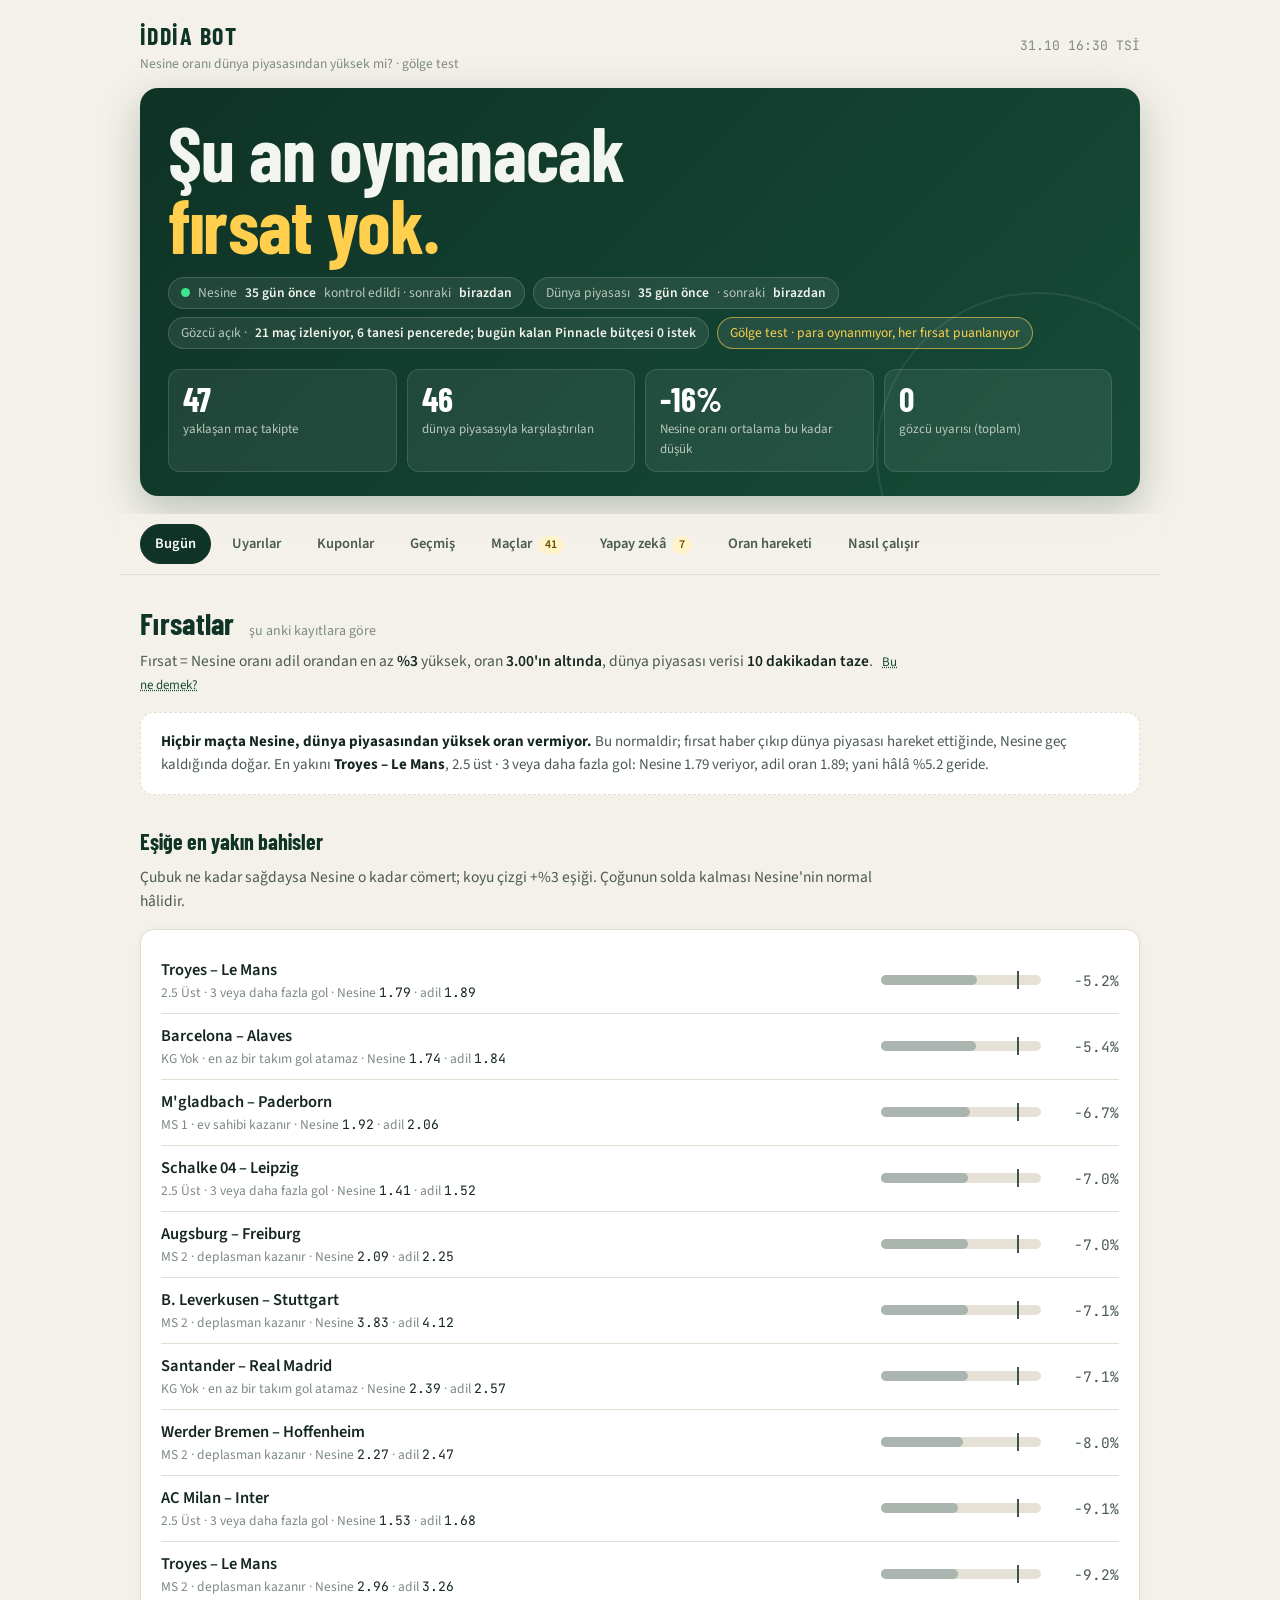
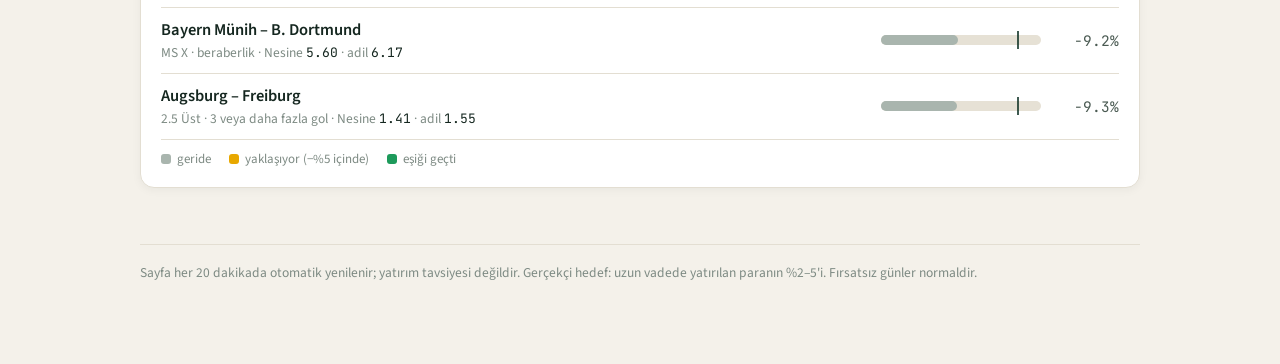
==== commit 84be1580: "kayıt 2026-10-31 13:30" ====
--- a/docs/index.html
+++ b/docs/index.html
@@ -216,11 +216,11 @@
 details.match summary{grid-template-columns:1fr auto}details.match summary time{grid-column:1/-1}.coupon{padding:16px 14px}.coupon .meta{text-align:left}.cl .probs{grid-template-columns:repeat(3,1fr)}}
 @media (prefers-reduced-motion:reduce){*{animation:none!important;transition:none!important}.verdict,.coupon,.cl .card{opacity:1;transform:none}.meter .bar{width:var(--w)}}
 </style></head><body><div class="wrap">
-<div class="topbar"><div class="brand">İddia Bot<small>Nesine oranı dünya piyasasından yüksek mi? · gölge test</small></div><div class="clock">31.10 16:25 TSİ</div></div>
+<div class="topbar"><div class="brand">İddia Bot<small>Nesine oranı dünya piyasasından yüksek mi? · gölge test</small></div><div class="clock">31.10 16:30 TSİ</div></div>
 
 <section class="board">
   <h1 class="verdict">Şu an oynanacak<br><em>fırsat yok.</em></h1>
-  <ul class="pills"><li><span class="pulse"></span>Nesine <b class="ago" data-ts="2026-10-31T13:04:57+00:00">20 dk önce</b> kontrol edildi · sonraki <b class="nxt" data-next="2026-10-31T13:14:57+00:00">birazdan</b></li><li>Dünya piyasası <b class="ago" data-ts="2026-10-31T12:18:52+00:00">1 saat önce</b> · sonraki <b class="nxt" data-next="2026-10-31T12:20:00+00:00">birazdan</b></li><li>Gözcü açık · <b>21 maç izleniyor, 11 tanesi pencerede; bugün kalan Pinnacle bütçesi 0 istek</b></li><li class="shadow">Gölge test · para oynanmıyor, her fırsat puanlanıyor</li></ul>
+  <ul class="pills"><li><span class="pulse"></span>Nesine <b class="ago" data-ts="2026-10-31T13:30:10+00:00">0 dk önce</b> kontrol edildi · sonraki <b class="nxt" data-next="2026-10-31T13:40:10+00:00">~9 dk</b></li><li>Dünya piyasası <b class="ago" data-ts="2026-10-31T12:18:52+00:00">1 saat önce</b> · sonraki <b class="nxt" data-next="2026-10-31T12:20:00+00:00">birazdan</b></li><li>Gözcü açık · <b>21 maç izleniyor, 6 tanesi pencerede; bugün kalan Pinnacle bütçesi 0 istek</b></li><li class="shadow">Gölge test · para oynanmıyor, her fırsat puanlanıyor</li></ul>
   
 <ul class="facts">
   <li><div class="n">47</div><div class="l">yaklaşan maç takipte</div></li>
@@ -244,10 +244,10 @@
 <section class="panel on" id="p-bugun">
 <h2>Fırsatlar <small>şu anki kayıtlara göre</small></h2>
 <p class="lead">Fırsat = Nesine oranı adil orandan en az <b>%3</b> yüksek, oran <b>3.00'ın altında</b>, dünya piyasası verisi <b>10 dakikadan taze</b>. <a class="q" href="#nasil" data-go="nasil">Bu ne demek?</a></p>
-<div class="empty"><b>Hiçbir maçta Nesine, dünya piyasasından yüksek oran vermiyor.</b> Bu normaldir; fırsat haber çıkıp dünya piyasası hareket ettiğinde, Nesine geç kaldığında doğar. En yakını <b>B. Leverkusen – Stuttgart</b>, ms 2 · deplasman kazanır: Nesine 3.92 veriyor, adil oran 4.12; yani hâlâ %4.9 geride.</div>
+<div class="empty"><b>Hiçbir maçta Nesine, dünya piyasasından yüksek oran vermiyor.</b> Bu normaldir; fırsat haber çıkıp dünya piyasası hareket ettiğinde, Nesine geç kaldığında doğar. En yakını <b>Troyes – Le Mans</b>, 2.5 üst · 3 veya daha fazla gol: Nesine 1.79 veriyor, adil oran 1.89; yani hâlâ %5.2 geride.</div>
 <h3>Eşiğe en yakın bahisler</h3>
 <p class="lead">Çubuk ne kadar sağdaysa Nesine o kadar cömert; koyu çizgi +%3 eşiği. Çoğunun solda kalması Nesine'nin normal hâlidir.</p>
-<div class="card"><ul class="list"><li class="row "><div class="m"><div class="t">B. Leverkusen – Stuttgart</div><div class="d">MS 2 · deplasman kazanır · Nesine <code>3.92</code> · adil <code>4.12</code></div></div><div class="meter near"><div class="bar" style="--w:60.9%"></div><div class="tick"></div></div><div class="v">-4.9%</div></li><li class="row "><div class="m"><div class="t">Troyes – Le Mans</div><div class="d">2.5 Üst · 3 veya daha fazla gol · Nesine <code>1.79</code> · adil <code>1.89</code></div></div><div class="meter "><div class="bar" style="--w:60.1%"></div><div class="tick"></div></div><div class="v">-5.2%</div></li><li class="row "><div class="m"><div class="t">Barcelona – Alaves</div><div class="d">KG Yok · en az bir takım gol atamaz · Nesine <code>1.73</code> · adil <code>1.84</code></div></div><div class="meter "><div class="bar" style="--w:57.6%"></div><div class="tick"></div></div><div class="v">-6.0%</div></li><li class="row "><div class="m"><div class="t">M&#x27;gladbach – Paderborn</div><div class="d">MS 1 · ev sahibi kazanır · Nesine <code>1.92</code> · adil <code>2.06</code></div></div><div class="meter "><div class="bar" style="--w:55.5%"></div><div class="tick"></div></div><div class="v">-6.7%</div></li><li class="row "><div class="m"><div class="t">Schalke 04 – Leipzig</div><div class="d">2.5 Üst · 3 veya daha fazla gol · Nesine <code>1.41</code> · adil <code>1.52</code></div></div><div class="meter "><div class="bar" style="--w:54.6%"></div><div class="tick"></div></div><div class="v">-7.0%</div></li><li class="row "><div class="m"><div class="t">Augsburg – Freiburg</div><div class="d">MS 2 · deplasman kazanır · Nesine <code>2.09</code> · adil <code>2.25</code></div></div><div class="meter "><div class="bar" style="--w:54.6%"></div><div class="tick"></div></div><div class="v">-7.0%</div></li><li class="row "><div class="m"><div class="t">Santander – Real Madrid</div><div class="d">KG Yok · en az bir takım gol atamaz · Nesine <code>2.39</code> · adil <code>2.57</code></div></div><div class="meter "><div class="bar" style="--w:54.2%"></div><div class="tick"></div></div><div class="v">-7.1%</div></li><li class="row "><div class="m"><div class="t">Werder Bremen – Hoffenheim</div><div class="d">MS 2 · deplasman kazanır · Nesine <code>2.27</code> · adil <code>2.47</code></div></div><div class="meter "><div class="bar" style="--w:51.4%"></div><div class="tick"></div></div><div class="v">-8.0%</div></li><li class="row "><div class="m"><div class="t">Fenerbahçe – Göztepe</div><div class="d">MS 1 · ev sahibi kazanır · Nesine <code>1.30</code> · adil <code>1.42</code></div></div><div class="meter "><div class="bar" style="--w:50.3%"></div><div class="tick"></div></div><div class="v">-8.4%</div></li><li class="row "><div class="m"><div class="t">AC Milan – Inter</div><div class="d">2.5 Üst · 3 veya daha fazla gol · Nesine <code>1.53</code> · adil <code>1.68</code></div></div><div class="meter "><div class="bar" style="--w:48.3%"></div><div class="tick"></div></div><div class="v">-9.1%</div></li><li class="row "><div class="m"><div class="t">Troyes – Le Mans</div><div class="d">MS 2 · deplasman kazanır · Nesine <code>2.96</code> · adil <code>3.26</code></div></div><div class="meter "><div class="bar" style="--w:48.0%"></div><div class="tick"></div></div><div class="v">-9.2%</div></li><li class="row "><div class="m"><div class="t">Bayern Münih – B. Dortmund</div><div class="d">MS X · beraberlik · Nesine <code>5.60</code> · adil <code>6.17</code></div></div><div class="meter "><div class="bar" style="--w:47.9%"></div><div class="tick"></div></div><div class="v">-9.2%</div></li></ul>
+<div class="card"><ul class="list"><li class="row "><div class="m"><div class="t">Troyes – Le Mans</div><div class="d">2.5 Üst · 3 veya daha fazla gol · Nesine <code>1.79</code> · adil <code>1.89</code></div></div><div class="meter "><div class="bar" style="--w:60.1%"></div><div class="tick"></div></div><div class="v">-5.2%</div></li><li class="row "><div class="m"><div class="t">Barcelona – Alaves</div><div class="d">KG Yok · en az bir takım gol atamaz · Nesine <code>1.74</code> · adil <code>1.84</code></div></div><div class="meter "><div class="bar" style="--w:59.3%"></div><div class="tick"></div></div><div class="v">-5.4%</div></li><li class="row "><div class="m"><div class="t">M&#x27;gladbach – Paderborn</div><div class="d">MS 1 · ev sahibi kazanır · Nesine <code>1.92</code> · adil <code>2.06</code></div></div><div class="meter "><div class="bar" style="--w:55.5%"></div><div class="tick"></div></div><div class="v">-6.7%</div></li><li class="row "><div class="m"><div class="t">Schalke 04 – Leipzig</div><div class="d">2.5 Üst · 3 veya daha fazla gol · Nesine <code>1.41</code> · adil <code>1.52</code></div></div><div class="meter "><div class="bar" style="--w:54.6%"></div><div class="tick"></div></div><div class="v">-7.0%</div></li><li class="row "><div class="m"><div class="t">Augsburg – Freiburg</div><div class="d">MS 2 · deplasman kazanır · Nesine <code>2.09</code> · adil <code>2.25</code></div></div><div class="meter "><div class="bar" style="--w:54.6%"></div><div class="tick"></div></div><div class="v">-7.0%</div></li><li class="row "><div class="m"><div class="t">B. Leverkusen – Stuttgart</div><div class="d">MS 2 · deplasman kazanır · Nesine <code>3.83</code> · adil <code>4.12</code></div></div><div class="meter "><div class="bar" style="--w:54.3%"></div><div class="tick"></div></div><div class="v">-7.1%</div></li><li class="row "><div class="m"><div class="t">Santander – Real Madrid</div><div class="d">KG Yok · en az bir takım gol atamaz · Nesine <code>2.39</code> · adil <code>2.57</code></div></div><div class="meter "><div class="bar" style="--w:54.2%"></div><div class="tick"></div></div><div class="v">-7.1%</div></li><li class="row "><div class="m"><div class="t">Werder Bremen – Hoffenheim</div><div class="d">MS 2 · deplasman kazanır · Nesine <code>2.27</code> · adil <code>2.47</code></div></div><div class="meter "><div class="bar" style="--w:51.4%"></div><div class="tick"></div></div><div class="v">-8.0%</div></li><li class="row "><div class="m"><div class="t">AC Milan – Inter</div><div class="d">2.5 Üst · 3 veya daha fazla gol · Nesine <code>1.53</code> · adil <code>1.68</code></div></div><div class="meter "><div class="bar" style="--w:48.3%"></div><div class="tick"></div></div><div class="v">-9.1%</div></li><li class="row "><div class="m"><div class="t">Troyes – Le Mans</div><div class="d">MS 2 · deplasman kazanır · Nesine <code>2.96</code> · adil <code>3.26</code></div></div><div class="meter "><div class="bar" style="--w:48.0%"></div><div class="tick"></div></div><div class="v">-9.2%</div></li><li class="row "><div class="m"><div class="t">Bayern Münih – B. Dortmund</div><div class="d">MS X · beraberlik · Nesine <code>5.60</code> · adil <code>6.17</code></div></div><div class="meter "><div class="bar" style="--w:47.9%"></div><div class="tick"></div></div><div class="v">-9.2%</div></li><li class="row "><div class="m"><div class="t">Augsburg – Freiburg</div><div class="d">2.5 Üst · 3 veya daha fazla gol · Nesine <code>1.41</code> · adil <code>1.55</code></div></div><div class="meter "><div class="bar" style="--w:47.6%"></div><div class="tick"></div></div><div class="v">-9.3%</div></li></ul>
 <div class="legend"><span><i style="background:#A9B5AE"></i>geride</span><span><i style="background:var(--sodium)"></i>yaklaşıyor (−%5 içinde)</span><span><i style="background:var(--signal)"></i>eşiği geçti</span></div></div>
 </section>
 
@@ -348,13 +348,13 @@
 <p class="lead">Maça tıklayın: Nesine oranı · <b>Piyasa</b> ihtimali · <b>İstatistik</b> ihtimali · <b>Yapay zekâ</b> ihtimali · Değer. Altında iki takımın son maçları. <a class="q" href="#nasil" data-go="nasil">Üç görüş nedir?</a></p>
 
 <details class="match"><summary><time>Cmt 31.10 17:00</time><div><div class="tm">Bologna – AC Monza</div><div class="lg">İtalya Serie A</div></div><span class="tag">en iyisi -10.8%</span></summary>
-<div class="views"><table><tr><th>Bahis</th><th>Nesine</th><th>Piyasa</th><th>İstatistik</th><th>Yapay zekâ</th><th>Değer</th></tr><tr><td>MS 1 · ev sahibi kazanır</td><td>1.46</td><td>%57</td><td>%58</td><td class="dim">—</td><td class="">-16.8%</td></tr><tr><td>MS X · beraberlik</td><td>3.50</td><td>%24</td><td>%21</td><td class="dim">—</td><td class="">-17.0%</td></tr><tr><td>MS 2 · deplasman kazanır</td><td>4.62</td><td>%19</td><td>%21</td><td class="dim">—</td><td class="">-10.8%</td></tr><tr><td>2.5 Alt · 2 veya daha az gol</td><td>1.74</td><td>%47</td><td>%39</td><td class="dim">—</td><td class="">-17.4%</td></tr><tr><td>2.5 Üst · 3 veya daha fazla gol</td><td>1.62</td><td>%53</td><td>%61</td><td class="dim">—</td><td class="">-14.9%</td></tr><tr><td>KG Var · iki takım da gol atar</td><td>1.65</td><td>%52</td><td>%59</td><td class="dim">—</td><td class="">-14.7%</td></tr><tr><td>KG Yok · en az bir takım gol atamaz</td><td>1.72</td><td>%48</td><td>%41</td><td class="dim">—</td><td class="">-16.9%</td></tr></table>
+<div class="views"><table><tr><th>Bahis</th><th>Nesine</th><th>Piyasa</th><th>İstatistik</th><th>Yapay zekâ</th><th>Değer</th></tr><tr><td>MS 1 · ev sahibi kazanır</td><td>1.46</td><td>%57</td><td>%58</td><td class="dim">—</td><td class="">-16.8%</td></tr><tr><td>MS X · beraberlik</td><td>3.50</td><td>%24</td><td>%21</td><td class="dim">—</td><td class="">-17.0%</td></tr><tr><td>MS 2 · deplasman kazanır</td><td>4.62</td><td>%19</td><td>%21</td><td class="dim">—</td><td class="">-10.8%</td></tr><tr><td>2.5 Alt · 2 veya daha az gol</td><td>1.77</td><td>%47</td><td>%39</td><td class="dim">—</td><td class="">-16.0%</td></tr><tr><td>2.5 Üst · 3 veya daha fazla gol</td><td>1.61</td><td>%53</td><td>%61</td><td class="dim">—</td><td class="">-15.4%</td></tr><tr><td>KG Var · iki takım da gol atar</td><td>1.63</td><td>%52</td><td>%59</td><td class="dim">—</td><td class="">-15.8%</td></tr><tr><td>KG Yok · en az bir takım gol atamaz</td><td>1.74</td><td>%48</td><td>%41</td><td class="dim">—</td><td class="">-15.9%</td></tr></table>
 <p class="why"><b>Bologna</b> son 10 maçta: 3 galibiyet, maç başı 1.2 gol attı / 1.3 yedi, KG %50, 3+ gol %40. <b>AC Monza</b> son 10 maçta: 2 galibiyet, maç başı 1.6 gol attı / 2.3 yedi, KG %80, 3+ gol %80.</p>
 <div class="abs espn"><div class="plabel"><b>Gol atması en olası</b> · sezon verisi (ESPN)</div><div class="chips"><details class="chip goal"><summary>⚽ Samuel Mbangula <small>Bologna · 3 gol</small></summary><div class="pop"><div><b>Sezon:</b> 4 maç, 3 gol, 0 asist</div><div><b>Maç başı gol:</b> 0.75</div><div><b>Toplam şut:</b> 0</div></div></details><details class="chip goal"><summary>⚽ Federico Bernardeschi <small>Bologna · 2 gol</small></summary><div class="pop"><div><b>Sezon:</b> 9 maç, 2 gol, 0 asist</div><div><b>Maç başı gol:</b> 0.22</div><div><b>Toplam şut:</b> 18</div></div></details><details class="chip goal"><summary>⚽ Gustavo Varela <small>Monza · 8 gol</small></summary><div class="pop"><div><b>Sezon:</b> 8 maç, 8 gol, 0 asist</div><div><b>Maç başı gol:</b> 1.00</div><div><b>Toplam şut:</b> 22</div></div></details><details class="chip goal"><summary>⚽ Jay Robinson <small>Monza · 2 gol</small></summary><div class="pop"><div><b>Sezon:</b> 7 maç, 2 gol, 0 asist</div><div><b>Maç başı gol:</b> 0.29</div><div><b>Toplam şut:</b> 0</div></div></details></div><div class="plabel" style="margin-top:10px"><b>Açıklanan kadro</b> · ESPN</div><details class="lineup"><summary><b>Bologna</b> · 3-4-2-1 · ilk 11 açıklandı</summary><div class="pop2"><div><b>İlk 11:</b> Lukasz Skorupski, Nicoló Casale, Arthur Theate, Martin Vitík, Tommaso Pobega, Lewis Ferguson, Juan Miranda, Nadir Zortea, Jens Odgaard, Nicolò Cambiaghi, Federico Bernardeschi</div><div><b>Yedek:</b> Matteo Darmian, Oussama El Azzouzi, Riccardo Orsolini, Marco Libra, Nikola Moro, Massimo Pessina, Mikel Amondarain, Eivind Helland, Artem Dovbyk, Ukko Happonen, Samuel Mbangula, Rahim Alhassane, Torbjørn Heggem</div></div></details><details class="lineup"><summary><b>Monza</b> · 3-4-2-1 · ilk 11 açıklandı</summary><div class="pop2"><div><b>İlk 11:</b> Noel Törnqvist, Lorenzo Lucchesi, Saba Goglichidze, Eddy Kouadio, Leonardo Colombo, Manga Foe Ondoa, Ricardo Mangas, Samuele Birindelli, Gustavo Varela, Exequiel Zeballos, Dany Mota</div><div><b>Yedek:</b> Jay Robinson, Aljaz Strajnar, Cyril Ngonge, Patrick Ciurria, Adam Bakoune, Andrea Colpani, Valentin Antov, Demba Thiam, Omari Forson, Mathis Mout, Andrea Carboni, Patrick Cutrone, Ebenezer Akinsanmiro, Idrissa Touré</div></div></details><div class="plabel" style="margin-top:10px"><b>Son 5 maç</b> (G galibiyet · B beraberlik · M mağlubiyet, en eski → en yeni)</div><div class="l5"><b>Bologna</b> <span class="r5 D">B</span> <span class="r5 W">G</span> <span class="r5 L">M</span> <span class="r5 W">G</span> <span class="r5 W">G</span> · <b>Monza</b> <span class="r5 D">B</span> <span class="r5 L">M</span> <span class="r5 W">G</span> <span class="r5 L">M</span> <span class="r5 L">M</span></div></div>
 <p class="acc">İsabet geçmişi (5.200 maç): <b>piyasa</b> ±2 puan kalibre · <b>istatistik</b> piyasadan daha az isabetli, tek başına izlenirse geçmişte −12% · <b>Yapay zekâ</b> 3 maçta ölçüldü: isabet puanı 0.319, piyasa 0.250 (küçük iyi) — piyasa önde; 100 maçtan önce yorum yapmayın (✓ = piyasayla 5 puan içinde uyuşuyor).</p>
 </div></details>
-<details class="match"><summary><time>Cmt 31.10 17:30</time><div><div class="tm">B. Leverkusen – Stuttgart</div><div class="lg">Almanya Bundesliga</div></div><span class="tag">en iyisi -4.9%</span></summary>
-<div class="views"><table><tr><th>Bahis</th><th>Nesine</th><th>Piyasa</th><th>İstatistik</th><th>Yapay zekâ</th><th>Değer</th></tr><tr><td>MS 1 · ev sahibi kazanır</td><td>1.46</td><td>%54</td><td>%54</td><td class="dim">—</td><td class="">-20.6%</td></tr><tr><td>MS X · beraberlik</td><td>4.06</td><td>%21</td><td>%20</td><td class="dim">—</td><td class="">-13.2%</td></tr><tr><td>MS 2 · deplasman kazanır</td><td>3.92</td><td>%24</td><td>%26</td><td class="dim">—</td><td class="">-4.9%</td></tr><tr><td>2.5 Alt · 2 veya daha az gol</td><td>3.08</td><td>%25</td><td>%28</td><td class="dim">—</td><td class="">-22.3%</td></tr><tr><td>2.5 Üst · 3 veya daha fazla gol</td><td>1.16</td><td>%75</td><td>%72</td><td class="dim">—</td><td class="">-13.3%</td></tr><tr><td>KG Var · iki takım da gol atar</td><td>1.22</td><td>%71</td><td>%70</td><td class="dim">—</td><td class="">-12.9%</td></tr><tr><td>KG Yok · en az bir takım gol atamaz</td><td>2.72</td><td>%29</td><td>%30</td><td class="dim">—</td><td class="">-22.3%</td></tr></table>
+<details class="match"><summary><time>Cmt 31.10 17:30</time><div><div class="tm">B. Leverkusen – Stuttgart</div><div class="lg">Almanya Bundesliga</div></div><span class="tag">en iyisi -7.1%</span></summary>
+<div class="views"><table><tr><th>Bahis</th><th>Nesine</th><th>Piyasa</th><th>İstatistik</th><th>Yapay zekâ</th><th>Değer</th></tr><tr><td>MS 1 · ev sahibi kazanır</td><td>1.47</td><td>%54</td><td>%54</td><td class="dim">—</td><td class="">-20.1%</td></tr><tr><td>MS X · beraberlik</td><td>4.05</td><td>%21</td><td>%20</td><td class="dim">—</td><td class="">-13.4%</td></tr><tr><td>MS 2 · deplasman kazanır</td><td>3.83</td><td>%24</td><td>%26</td><td class="dim">—</td><td class="">-7.1%</td></tr><tr><td>2.5 Alt · 2 veya daha az gol</td><td>3.08</td><td>%25</td><td>%28</td><td class="dim">—</td><td class="">-22.3%</td></tr><tr><td>2.5 Üst · 3 veya daha fazla gol</td><td>1.16</td><td>%75</td><td>%72</td><td class="dim">—</td><td class="">-13.3%</td></tr><tr><td>KG Var · iki takım da gol atar</td><td>1.21</td><td>%71</td><td>%70</td><td class="dim">—</td><td class="">-13.6%</td></tr><tr><td>KG Yok · en az bir takım gol atamaz</td><td>2.73</td><td>%29</td><td>%30</td><td class="dim">—</td><td class="">-22.0%</td></tr></table>
 <p class="why"><b>B. Leverkusen</b> son 10 maçta: 5 galibiyet, maç başı 2.2 gol attı / 1.7 yedi, KG %70, 3+ gol %80. <b>Stuttgart</b> son 10 maçta: 3 galibiyet, maç başı 1.8 gol attı / 1.9 yedi, KG %70, 3+ gol %70.</p>
 <div class="abs espn"><div class="plabel"><b>Gol atması en olası</b> · sezon verisi (ESPN)</div><div class="chips"><details class="chip goal"><summary>⚽ Patrik Schick <small>Bayer Leverkusen · 6 gol</small></summary><div class="pop"><div><b>Sezon:</b> 7 maç, 6 gol, 2 asist</div><div><b>Maç başı gol:</b> 0.86</div><div><b>Toplam şut:</b> 25</div></div></details><details class="chip goal"><summary>⚽ Ibrahim Maza <small>Bayer Leverkusen · 2 gol</small></summary><div class="pop"><div><b>Sezon:</b> 7 maç, 2 gol, 2 asist</div><div><b>Maç başı gol:</b> 0.29</div><div><b>Toplam şut:</b> 22</div></div></details><details class="chip goal"><summary>⚽ Ermedin Demirovic <small>VfB Stuttgart · 3 gol</small></summary><div class="pop"><div><b>Sezon:</b> 7 maç, 3 gol, 0 asist</div><div><b>Maç başı gol:</b> 0.43</div><div><b>Toplam şut:</b> 21</div></div></details><details class="chip goal"><summary>⚽ Josha Vagnoman <small>VfB Stuttgart · 2 gol</small></summary><div class="pop"><div><b>Sezon:</b> 6 maç, 2 gol, 0 asist</div><div><b>Maç başı gol:</b> 0.33</div><div><b>Toplam şut:</b> 0</div></div></details></div><div class="plabel" style="margin-top:10px"><b>Son 5 maç</b> (G galibiyet · B beraberlik · M mağlubiyet, en eski → en yeni)</div><div class="l5"><b>Bayer Leverkusen</b> <span class="r5 W">G</span> <span class="r5 W">G</span> <span class="r5 W">G</span> <span class="r5 L">M</span> <span class="r5 W">G</span> · <b>VfB Stuttgart</b> <span class="r5 W">G</span> <span class="r5 L">M</span> <span class="r5 D">B</span> <span class="r5 L">M</span> <span class="r5 W">G</span></div></div>
 <p class="acc">İsabet geçmişi (5.200 maç): <b>piyasa</b> ±2 puan kalibre · <b>istatistik</b> piyasadan daha az isabetli, tek başına izlenirse geçmişte −12% · <b>Yapay zekâ</b> 3 maçta ölçüldü: isabet puanı 0.319, piyasa 0.250 (küçük iyi) — piyasa önde; 100 maçtan önce yorum yapmayın (✓ = piyasayla 5 puan içinde uyuşuyor).</p>
@@ -372,7 +372,7 @@
 <p class="acc">İsabet geçmişi (5.200 maç): <b>piyasa</b> ±2 puan kalibre · <b>istatistik</b> piyasadan daha az isabetli, tek başına izlenirse geçmişte −12% · <b>Yapay zekâ</b> 3 maçta ölçüldü: isabet puanı 0.319, piyasa 0.250 (küçük iyi) — piyasa önde; 100 maçtan önce yorum yapmayın (✓ = piyasayla 5 puan içinde uyuşuyor).</p>
 </div></details>
 <details class="match"><summary><time>Cmt 31.10 17:30</time><div><div class="tm">Schalke 04 – Leipzig</div><div class="lg">Almanya Bundesliga</div></div><span class="tag">en iyisi -7.0%</span></summary>
-<div class="views"><table><tr><th>Bahis</th><th>Nesine</th><th>Piyasa</th><th>İstatistik</th><th>Yapay zekâ</th><th>Değer</th></tr><tr><td>MS 1 · ev sahibi kazanır</td><td>3.52</td><td>%22</td><td>%26</td><td class="dim">—</td><td class="">-22.0%</td></tr><tr><td>MS X · beraberlik</td><td>3.40</td><td>%24</td><td>%26</td><td class="dim">—</td><td class="">-17.1%</td></tr><tr><td>MS 2 · deplasman kazanır</td><td>1.64</td><td>%53</td><td>%48</td><td class="dim">—</td><td class="">-12.3%</td></tr><tr><td>2.5 Alt · 2 veya daha az gol</td><td>2.07</td><td>%34</td><td>%56</td><td class="dim">—</td><td class="">-29.6%</td></tr><tr><td>2.5 Üst · 3 veya daha fazla gol</td><td>1.41</td><td>%66</td><td>%44</td><td class="dim">—</td><td class="">-7.0%</td></tr><tr><td>KG Var · iki takım da gol atar</td><td>1.40</td><td>%64</td><td>%48</td><td class="dim">—</td><td class="">-10.2%</td></tr><tr><td>KG Yok · en az bir takım gol atamaz</td><td>2.13</td><td>%36</td><td>%52</td><td class="dim">—</td><td class="">-23.7%</td></tr></table>
+<div class="views"><table><tr><th>Bahis</th><th>Nesine</th><th>Piyasa</th><th>İstatistik</th><th>Yapay zekâ</th><th>Değer</th></tr><tr><td>MS 1 · ev sahibi kazanır</td><td>3.52</td><td>%22</td><td>%26</td><td class="dim">—</td><td class="">-22.0%</td></tr><tr><td>MS X · beraberlik</td><td>3.43</td><td>%24</td><td>%26</td><td class="dim">—</td><td class="">-16.3%</td></tr><tr><td>MS 2 · deplasman kazanır</td><td>1.64</td><td>%53</td><td>%48</td><td class="dim">—</td><td class="">-12.3%</td></tr><tr><td>2.5 Alt · 2 veya daha az gol</td><td>2.09</td><td>%34</td><td>%56</td><td class="dim">—</td><td class="">-28.9%</td></tr><tr><td>2.5 Üst · 3 veya daha fazla gol</td><td>1.41</td><td>%66</td><td>%44</td><td class="dim">—</td><td class="">-7.0%</td></tr><tr><td>KG Var · iki takım da gol atar</td><td>1.40</td><td>%64</td><td>%48</td><td class="dim">—</td><td class="">-10.2%</td></tr><tr><td>KG Yok · en az bir takım gol atamaz</td><td>2.13</td><td>%36</td><td>%52</td><td class="dim">—</td><td class="">-23.7%</td></tr></table>
 <p class="why"><b>Schalke 04</b> son 7 maçta: 1 galibiyet, maç başı 0.6 gol attı / 1.0 yedi, KG %29, 3+ gol %43. <b>Leipzig</b> son 10 maçta: 5 galibiyet, maç başı 2.4 gol attı / 2.0 yedi, KG %50, 3+ gol %90.</p>
 <div class="abs espn"><div class="plabel"><b>Gol atması en olası</b> · sezon verisi (ESPN)</div><div class="chips"><details class="chip goal"><summary>⚽ Adil Aouchiche <small>Schalke 04 · 1 gol</small></summary><div class="pop"><div><b>Sezon:</b> 7 maç, 1 gol, 0 asist</div><div><b>Maç başı gol:</b> 0.14</div><div><b>Toplam şut:</b> 11</div></div></details><details class="chip goal"><summary>⚽ Robin Gosens <small>Schalke 04 · 1 gol</small></summary><div class="pop"><div><b>Sezon:</b> 7 maç, 1 gol, 0 asist</div><div><b>Maç başı gol:</b> 0.14</div><div><b>Toplam şut:</b> 0</div></div></details><details class="chip goal"><summary>⚽ Christopher Nkunku <small>RB Leipzig · 4 gol</small></summary><div class="pop"><div><b>Sezon:</b> 6 maç, 4 gol, 0 asist</div><div><b>Maç başı gol:</b> 0.67</div><div><b>Toplam şut:</b> 14</div></div></details><details class="chip goal"><summary>⚽ Tidiam Gomis <small>RB Leipzig · 3 gol</small></summary><div class="pop"><div><b>Sezon:</b> 7 maç, 3 gol, 2 asist</div><div><b>Maç başı gol:</b> 0.43</div><div><b>Toplam şut:</b> 19</div></div></details></div><div class="plabel" style="margin-top:10px"><b>Son 5 maç</b> (G galibiyet · B beraberlik · M mağlubiyet, en eski → en yeni)</div><div class="l5"><b>Schalke 04</b> <span class="r5 W">G</span> <span class="r5 L">M</span> <span class="r5 L">M</span> <span class="r5 D">B</span> <span class="r5 L">M</span> · <b>RB Leipzig</b> <span class="r5 W">G</span> <span class="r5 L">M</span> <span class="r5 L">M</span> <span class="r5 W">G</span> <span class="r5 W">G</span></div></div>
 <p class="acc">İsabet geçmişi (5.200 maç): <b>piyasa</b> ±2 puan kalibre · <b>istatistik</b> piyasadan daha az isabetli, tek başına izlenirse geçmişte −12% · <b>Yapay zekâ</b> 3 maçta ölçüldü: isabet puanı 0.319, piyasa 0.250 (küçük iyi) — piyasa önde; 100 maçtan önce yorum yapmayın (✓ = piyasayla 5 puan içinde uyuşuyor).</p>
@@ -419,8 +419,8 @@
 <div class="abs espn"><div class="plabel"><b>Gol atması en olası</b> · sezon verisi (ESPN)</div><div class="chips"><details class="chip goal"><summary>⚽ Sergio Camello <small>Rayo Vallecano · 7 gol</small></summary><div class="pop"><div><b>Sezon:</b> 10 maç, 7 gol, 0 asist</div><div><b>Maç başı gol:</b> 0.70</div><div><b>Toplam şut:</b> 23</div></div></details><details class="chip goal"><summary>⚽ Álvaro García <small>Rayo Vallecano · 3 gol</small></summary><div class="pop"><div><b>Sezon:</b> 10 maç, 3 gol, 2 asist</div><div><b>Maç başı gol:</b> 0.30</div><div><b>Toplam şut:</b> 0</div></div></details><details class="chip goal"><summary>⚽ Ferran Jutglà <small>Celta Vigo · 2 gol</small></summary><div class="pop"><div><b>Sezon:</b> 10 maç, 2 gol, 0 asist</div><div><b>Maç başı gol:</b> 0.20</div><div><b>Toplam şut:</b> 10</div></div></details><details class="chip goal"><summary>⚽ Pablo Durán <small>Celta Vigo · 2 gol</small></summary><div class="pop"><div><b>Sezon:</b> 7 maç, 2 gol, 0 asist</div><div><b>Maç başı gol:</b> 0.29</div><div><b>Toplam şut:</b> 0</div></div></details></div><div class="plabel" style="margin-top:10px"><b>Son 5 maç</b> (G galibiyet · B beraberlik · M mağlubiyet, en eski → en yeni)</div><div class="l5"><b>Rayo Vallecano</b> <span class="r5 W">G</span> <span class="r5 D">B</span> <span class="r5 D">B</span> <span class="r5 L">M</span> <span class="r5 W">G</span> · <b>Celta Vigo</b> <span class="r5 D">B</span> <span class="r5 L">M</span> <span class="r5 W">G</span> <span class="r5 W">G</span> <span class="r5 D">B</span></div></div>
 <p class="acc">İsabet geçmişi (5.200 maç): <b>piyasa</b> ±2 puan kalibre · <b>istatistik</b> piyasadan daha az isabetli, tek başına izlenirse geçmişte −12% · <b>Yapay zekâ</b> 3 maçta ölçüldü: isabet puanı 0.319, piyasa 0.250 (küçük iyi) — piyasa önde; 100 maçtan önce yorum yapmayın (✓ = piyasayla 5 puan içinde uyuşuyor).</p>
 </div></details>
-<details class="match"><summary><time>Cmt 31.10 19:00</time><div><div class="tm">Fenerbahçe – Göztepe</div><div class="lg">Türkiye Süper Ligi</div></div><span class="tag">en iyisi -8.4%</span></summary>
-<div class="views"><table><tr><th>Bahis</th><th>Nesine</th><th>Piyasa</th><th>İstatistik</th><th>Yapay zekâ</th><th>Değer</th></tr><tr><td>MS 1 · ev sahibi kazanır</td><td>1.30</td><td>%70</td><td>%70</td><td class="">%55</td><td class="">-8.4%</td></tr><tr><td>MS X · beraberlik</td><td>4.32</td><td>%17</td><td>%16</td><td class="">%26</td><td class="">-26.8%</td></tr><tr><td>MS 2 · deplasman kazanır</td><td>5.34</td><td>%13</td><td>%13</td><td class="">%19</td><td class="">-32.7%</td></tr><tr><td>2.5 Alt · 2 veya daha az gol</td><td>2.26</td><td>%37</td><td>%29</td><td class="">%46</td><td class="">-17.2%</td></tr><tr><td>2.5 Üst · 3 veya daha fazla gol</td><td>1.34</td><td>%63</td><td>%71</td><td class="">%54</td><td class="">-15.1%</td></tr><tr><td>KG Var · iki takım da gol atar</td><td>1.48</td><td>%54</td><td>%61</td><td class="good">%50 ✓</td><td class="">-20.5%</td></tr><tr><td>KG Yok · en az bir takım gol atamaz</td><td>1.94</td><td>%46</td><td>%39</td><td class="good">%50 ✓</td><td class="">-10.2%</td></tr></table>
+<details class="match"><summary><time>Cmt 31.10 19:00</time><div><div class="tm">Fenerbahçe – Göztepe</div><div class="lg">Türkiye Süper Ligi</div></div><span class="tag">en iyisi -9.8%</span></summary>
+<div class="views"><table><tr><th>Bahis</th><th>Nesine</th><th>Piyasa</th><th>İstatistik</th><th>Yapay zekâ</th><th>Değer</th></tr><tr><td>MS 1 · ev sahibi kazanır</td><td>1.28</td><td>%70</td><td>%70</td><td class="">%55</td><td class="">-9.8%</td></tr><tr><td>MS X · beraberlik</td><td>4.40</td><td>%17</td><td>%16</td><td class="">%26</td><td class="">-25.5%</td></tr><tr><td>MS 2 · deplasman kazanır</td><td>5.62</td><td>%13</td><td>%13</td><td class="">%19</td><td class="">-29.2%</td></tr><tr><td>2.5 Alt · 2 veya daha az gol</td><td>2.26</td><td>%37</td><td>%29</td><td class="">%46</td><td class="">-17.2%</td></tr><tr><td>2.5 Üst · 3 veya daha fazla gol</td><td>1.34</td><td>%63</td><td>%71</td><td class="">%54</td><td class="">-15.1%</td></tr><tr><td>KG Var · iki takım da gol atar</td><td>1.50</td><td>%54</td><td>%61</td><td class="good">%50 ✓</td><td class="">-19.4%</td></tr><tr><td>KG Yok · en az bir takım gol atamaz</td><td>1.92</td><td>%46</td><td>%39</td><td class="good">%50 ✓</td><td class="">-11.1%</td></tr></table>
 <p class="why"><b>Fenerbahçe</b> son 10 maçta: 5 galibiyet, maç başı 2.6 gol attı / 1.1 yedi, KG %50, 3+ gol %80. <b>Göztepe</b> son 10 maçta: 3 galibiyet, maç başı 1.9 gol attı / 1.9 yedi, KG %60, 3+ gol %80.</p>
 <div class="abs espn"><div class="plabel"><b>Gol atması en olası</b> · sezon verisi (ESPN)</div><div class="chips"><details class="chip goal"><summary>⚽ Vedat Muriqi <small>Fenerbahce · 7 gol</small></summary><div class="pop"><div><b>Sezon:</b> 9 maç, 7 gol, 0 asist</div><div><b>Maç başı gol:</b> 0.78</div><div><b>Toplam şut:</b> 21</div></div></details><details class="chip goal"><summary>⚽ Mason Greenwood <small>Fenerbahce · 4 gol</small></summary><div class="pop"><div><b>Sezon:</b> 9 maç, 4 gol, 0 asist</div><div><b>Maç başı gol:</b> 0.44</div><div><b>Toplam şut:</b> 32</div></div></details><details class="chip goal"><summary>⚽ Juan <small>Goztepe · 6 gol</small></summary><div class="pop"><div><b>Sezon:</b> 9 maç, 6 gol, 0 asist</div><div><b>Maç başı gol:</b> 0.67</div><div><b>Toplam şut:</b> 16</div></div></details><details class="chip goal"><summary>⚽ André Henrique <small>Goztepe · 3 gol</small></summary><div class="pop"><div><b>Sezon:</b> 9 maç, 3 gol, 1 asist</div><div><b>Maç başı gol:</b> 0.33</div><div><b>Toplam şut:</b> 24</div></div></details></div><div class="plabel" style="margin-top:10px"><b>Son 5 maç</b> (G galibiyet · B beraberlik · M mağlubiyet, en eski → en yeni)</div><div class="l5"><b>Fenerbahce</b> <span class="r5 W">G</span> <span class="r5 L">M</span> <span class="r5 W">G</span> <span class="r5 D">B</span> <span class="r5 L">M</span> · <b>Goztepe</b> <span class="r5 D">B</span> <span class="r5 D">B</span> <span class="r5 W">G</span> <span class="r5 W">G</span> <span class="r5 W">G</span></div></div><div class="claudebox"><b>Yapay zekâ ne diyor?</b> <span class="tag hit">piyasaya itiraz yok ✓</span><p>Derbide 2-1 yenilen ve hocasını kaybeden Fenerbahçe, 9 haftada 23 golle hâlâ ligin en golcü takımı. Basındaki muhtemel 11&#x27;lere göre Dirk Kuyt&#x27;ın derbi 11&#x27;inden tek tercihli değişikliği forvette: Lukaku kulübeye, Vedat Muriqi ilk 11&#x27;e bekleniyor. Sol bekte Archie Brown&#x27;ın üç maçlık cezası Levent Mercan&#x27;ı zorunlu kılıyor, Ake ve Asensio da sakatlıktan dönmedi. Göztepe ilk 6 haftada kazanamadı, sonra 3&#x27;te 3 yaptı ve Stoilov geçen sezon Kadıköy&#x27;den 1-1&#x27;le döndü. Bizce Fenerbahçe kazanır, çünkü kadro derinliği ve evindeki hücum gücü Göztepe&#x27;nin kapanan savunmasını aşmaya yeter. Yine de hoca değişikliğinin ilk maçında ilk yarım saat dağınık geçerse iş zorlaşır, çünkü Stoilov&#x27;un takımı beraberliği korumayı bu sezon iyi öğrendi.</p><p><b>Risk:</b> Sonucu en çok şu belirsizleştiriyor: hoca değişikliğinin hemen ardından Fenerbahçe&#x27;nin derbi yenilgisini ne kadar çabuk atlattığı ve Göztepe&#x27;nin kapanıp beraberliği koruma alışkanlığı. <span class="muted">(güven: orta)</span></p><ul><li>İsmail Kartal, Galatasaray&#x27;a 2-1 kaybedilen derbinin ardından istifa etti; kulüp, milli araya kadar takımı Dirk Kuyt&#x27;a emanet etti (Fanatik, Milliyet).</li><li>Fenerbahçe&#x27;de Marco Asensio diz ameliyatı kararıyla, Nathan Ake tedavisi sürdüğü için yok; Archie Brown PFDK&#x27;dan aldığı üç maçlık ceza nedeniyle kadroda değil (Fanatik, Sabah).</li><li>Basındaki muhtemel 11&#x27;lere göre Kuyt&#x27;ın derbi 11&#x27;inden tek tercihli değişikliği forvette: Lukaku kulübeye, Vedat Muriqi ilk 11&#x27;e bekleniyor; Kante-Guendouzi ikilisi bozulmuyor (TRT Spor/NTV Spor).</li><li>Göztepe ilk 6 haftada galibiyet alamadı, ardından üst üste 3 maç kazanarak 12 puana ulaştı; Furkan Bayır ve Ogün Bayrak dışında eksiği yok (Fanatik, Sporx).</li><li>Stoilov, Fenerbahçe&#x27;ye karşı 4 lig maçında 3 beraberlik ve 1 yenilgi aldı; geçen sezon Kadıköy&#x27;den 1-1&#x27;le döndü (Fanatik).</li></ul></div><div class="abs"><div class="plabel"><b>Sakat / cezalı / şüpheli</b> · haberlere göre · oyuncuya tıklayın</div><div class="chips"><details class="chip miss"><summary>🟥 Archie Brown <small>Fenerbahçe · as</small></summary><div class="pop"><div><b>Durum:</b> cezalı</div><div><b>Takımdaki yeri:</b> as</div><div><b>Son maçlar:</b> Derbide ilk 11&#x27;de oynadı, PFDK&#x27;dan üç maç ceza aldı</div><div><b>Bu maça etkisi:</b> Sol bekte Levent Mercan oynayacak; sol kanat savunması ve bindirme gücü zayıflıyor.</div></div></details><details class="chip miss"><summary>🩹 Marco Asensio <small>Fenerbahçe · as</small></summary><div class="pop"><div><b>Durum:</b> sakat</div><div><b>Takımdaki yeri:</b> as</div><div><b>Son maçlar:</b> Diz kapağından ameliyat kararı alındı, uzun süre yok</div><div><b>Bu maça etkisi:</b> 10 numarada İrfan Can Kahveci başlayacak; yaratıcılık yükü Greenwood&#x27;a biniyor.</div></div></details><details class="chip miss"><summary>🩹 Nathan Ake <small>Fenerbahçe · as</small></summary><div class="pop"><div><b>Durum:</b> sakat</div><div><b>Takımdaki yeri:</b> as</div><div><b>Son maçlar:</b> Tedavisi sürüyor, derbide de yoktu</div><div><b>Bu maça etkisi:</b> Stoperde Skriniar&#x27;ın yanında Oppong oynayacak; savunma merkezinde tecrübe azalıyor.</div></div></details><details class="chip miss"><summary>🩹 Jayden Oosterwolde <small>Fenerbahçe · bilinmiyor</small></summary><div class="pop"><div><b>Durum:</b> sakat</div><div><b>Takımdaki yeri:</b> bilinmiyor</div><div><b>Son maçlar:</b> Ajansspor sakatlar listesinde geçiyor, diğer kaynaklarda yer almıyor</div><div><b>Bu maça etkisi:</b> Sol bek ve stoper alternatifi olarak kulübe derinliğini daraltıyor.</div></div></details><details class="chip miss"><summary>🩹 Furkan Bayır <small>Göztepe · bilinmiyor</small></summary><div class="pop"><div><b>Durum:</b> sakat</div><div><b>Takımdaki yeri:</b> bilinmiyor</div><div><b>Son maçlar:</b> Sakatlığı sürüyor</div><div><b>Bu maça etkisi:</b> Savunma rotasyonunda bir seçenek eksik.</div></div></details><details class="chip miss"><summary>🩹 Ogün Bayrak <small>Göztepe · bilinmiyor</small></summary><div class="pop"><div><b>Durum:</b> sakat</div><div><b>Takımdaki yeri:</b> bilinmiyor</div><div><b>Son maçlar:</b> Sakatlığı sürüyor</div><div><b>Bu maça etkisi:</b> Kanat rotasyonunda bir seçenek eksik.</div></div></details><details class="chip warn"><summary>❔ Rhaldney <small>Göztepe · rotasyon</small></summary><div class="pop"><div><b>Durum:</b> şüpheli</div><div><b>Takımdaki yeri:</b> rotasyon</div><div><b>Son maçlar:</b> Bir kaynakta sakat gösteriliyor, başka muhtemel 11&#x27;lerde yer alıyor</div><div><b>Bu maça etkisi:</b> Oynamazsa orta sahada Anjorin ya da Antunes başlayacak.</div></div></details></div><p class="lnote">Fenerbahçe muhtemel 11: Ederson / Semedo, Skriniar, Oppong, Levent Mercan / Kante, Guendouzi / Greenwood, İrfan Can, Oğuz Aydın / Muriqi (4-2-3-1). Göztepe muhtemel 11: Arda Özçimen / Taha, Sonko Sundberg, Bokele / Arda Okan, Miroshi, Akonnor, Antunes / Anjorin / Juan, Andre Henrique (üçlü savunma).</p></div>
 <p class="acc">İsabet geçmişi (5.200 maç): <b>piyasa</b> ±2 puan kalibre · <b>istatistik</b> piyasadan daha az isabetli, tek başına izlenirse geçmişte −12% · <b>Yapay zekâ</b> 3 maçta ölçüldü: isabet puanı 0.319, piyasa 0.250 (küçük iyi) — piyasa önde; 100 maçtan önce yorum yapmayın (✓ = piyasayla 5 puan içinde uyuşuyor).</p>
@@ -467,8 +467,8 @@
 <div class="abs espn"><div class="plabel"><b>Gol atması en olası</b> · sezon verisi (ESPN)</div><div class="chips"><details class="chip goal"><summary>⚽ Nicolas Jackson <small>Aston Villa · 4 gol</small></summary><div class="pop"><div><b>Sezon:</b> 7 maç, 4 gol, 0 asist</div><div><b>Maç başı gol:</b> 0.57</div><div><b>Toplam şut:</b> 19</div></div></details><details class="chip goal"><summary>⚽ Johan Manzambi <small>Aston Villa · 2 gol</small></summary><div class="pop"><div><b>Sezon:</b> 5 maç, 2 gol, 2 asist</div><div><b>Maç başı gol:</b> 0.40</div><div><b>Toplam şut:</b> 15</div></div></details><details class="chip goal"><summary>⚽ Josh King <small>Fulham · 2 gol</small></summary><div class="pop"><div><b>Sezon:</b> 8 maç, 2 gol, 1 asist</div><div><b>Maç başı gol:</b> 0.25</div><div><b>Toplam şut:</b> 21</div></div></details><details class="chip goal"><summary>⚽ Gonzalo García <small>Fulham · 1 gol</small></summary><div class="pop"><div><b>Sezon:</b> 8 maç, 1 gol, 0 asist</div><div><b>Maç başı gol:</b> 0.12</div><div><b>Toplam şut:</b> 21</div></div></details></div><div class="plabel" style="margin-top:10px"><b>Son 5 maç</b> (G galibiyet · B beraberlik · M mağlubiyet, en eski → en yeni)</div><div class="l5"><b>Aston Villa</b> <span class="r5 W">G</span> <span class="r5 W">G</span> <span class="r5 W">G</span> <span class="r5 W">G</span> <span class="r5 L">M</span> · <b>Fulham</b> <span class="r5 D">B</span> <span class="r5 L">M</span> <span class="r5 W">G</span> <span class="r5 W">G</span> <span class="r5 L">M</span></div></div>
 <p class="acc">İsabet geçmişi (5.200 maç): <b>piyasa</b> ±2 puan kalibre · <b>istatistik</b> piyasadan daha az isabetli, tek başına izlenirse geçmişte −12% · <b>Yapay zekâ</b> 3 maçta ölçüldü: isabet puanı 0.319, piyasa 0.250 (küçük iyi) — piyasa önde; 100 maçtan önce yorum yapmayın (✓ = piyasayla 5 puan içinde uyuşuyor).</p>
 </div></details>
-<details class="match"><summary><time>Cmt 31.10 23:00</time><div><div class="tm">Barcelona – Alaves</div><div class="lg">İspanya La Liga</div></div><span class="tag">en iyisi -6.0%</span></summary>
-<div class="views"><table><tr><th>Bahis</th><th>Nesine</th><th>Piyasa</th><th>İstatistik</th><th>Yapay zekâ</th><th>Değer</th></tr><tr><td>2.5 Alt · 2 veya daha az gol</td><td>4.03</td><td>%20</td><td>%24</td><td class="dim">—</td><td class="">-17.8%</td></tr><tr><td>2.5 Üst · 3 veya daha fazla gol</td><td>1.07</td><td>%80</td><td>%76</td><td class="dim">—</td><td class="">-14.8%</td></tr><tr><td>KG Var · iki takım da gol atar</td><td>1.64</td><td>%46</td><td>%52</td><td class="dim">—</td><td class="">-25.1%</td></tr><tr><td>KG Yok · en az bir takım gol atamaz</td><td>1.73</td><td>%54</td><td>%48</td><td class="dim">—</td><td class="">-6.0%</td></tr></table>
+<details class="match"><summary><time>Cmt 31.10 23:00</time><div><div class="tm">Barcelona – Alaves</div><div class="lg">İspanya La Liga</div></div><span class="tag">en iyisi -5.4%</span></summary>
+<div class="views"><table><tr><th>Bahis</th><th>Nesine</th><th>Piyasa</th><th>İstatistik</th><th>Yapay zekâ</th><th>Değer</th></tr><tr><td>2.5 Alt · 2 veya daha az gol</td><td>4.03</td><td>%20</td><td>%24</td><td class="dim">—</td><td class="">-17.8%</td></tr><tr><td>2.5 Üst · 3 veya daha fazla gol</td><td>1.07</td><td>%80</td><td>%76</td><td class="dim">—</td><td class="">-14.8%</td></tr><tr><td>KG Var · iki takım da gol atar</td><td>1.63</td><td>%46</td><td>%52</td><td class="dim">—</td><td class="">-25.6%</td></tr><tr><td>KG Yok · en az bir takım gol atamaz</td><td>1.74</td><td>%54</td><td>%48</td><td class="dim">—</td><td class="">-5.4%</td></tr></table>
 <p class="why"><b>Barcelona</b> son 10 maçta: 9 galibiyet, maç başı 4.0 gol attı / 1.1 yedi, KG %60, 3+ gol %90. <b>Alaves</b> son 10 maçta: 3 galibiyet, maç başı 1.4 gol attı / 1.1 yedi, KG %60, 3+ gol %50.</p>
 <div class="abs espn"><div class="plabel"><b>Gol atması en olası</b> · sezon verisi (ESPN)</div><div class="chips"><details class="chip goal"><summary>⚽ Raphinha <small>Barcelona · 13 gol</small></summary><div class="pop"><div><b>Sezon:</b> 9 maç, 13 gol, 3 asist</div><div><b>Maç başı gol:</b> 1.44</div><div><b>Toplam şut:</b> 32</div></div></details><details class="chip goal"><summary>⚽ Lamine Yamal <small>Barcelona · 8 gol</small></summary><div class="pop"><div><b>Sezon:</b> 10 maç, 8 gol, 6 asist</div><div><b>Maç başı gol:</b> 0.80</div><div><b>Toplam şut:</b> 53</div></div></details><details class="chip goal"><summary>⚽ Lucas Boyé <small>Alavés · 5 gol</small></summary><div class="pop"><div><b>Sezon:</b> 9 maç, 5 gol, 0 asist</div><div><b>Maç başı gol:</b> 0.56</div><div><b>Toplam şut:</b> 23</div></div></details><details class="chip goal"><summary>⚽ Mariano Díaz <small>Alavés · 3 gol</small></summary><div class="pop"><div><b>Sezon:</b> 10 maç, 3 gol, 4 asist</div><div><b>Maç başı gol:</b> 0.30</div><div><b>Toplam şut:</b> 0</div></div></details></div><div class="plabel" style="margin-top:10px"><b>Son 5 maç</b> (G galibiyet · B beraberlik · M mağlubiyet, en eski → en yeni)</div><div class="l5"><b>Barcelona</b> <span class="r5 W">G</span> <span class="r5 W">G</span> <span class="r5 W">G</span> <span class="r5 L">M</span> <span class="r5 L">M</span> · <b>Alavés</b> <span class="r5 L">M</span> <span class="r5 D">B</span> <span class="r5 L">M</span> <span class="r5 L">M</span> <span class="r5 D">B</span></div></div>
 <p class="acc">İsabet geçmişi (5.200 maç): <b>piyasa</b> ±2 puan kalibre · <b>istatistik</b> piyasadan daha az isabetli, tek başına izlenirse geçmişte −12% · <b>Yapay zekâ</b> 3 maçta ölçüldü: isabet puanı 0.319, piyasa 0.250 (küçük iyi) — piyasa önde; 100 maçtan önce yorum yapmayın (✓ = piyasayla 5 puan içinde uyuşuyor).</p>
@@ -666,8 +666,8 @@
 
 <section class="panel" id="p-hareket">
 <h2>İddaa oranları hareket ediyor mu?</h2>
-<p class="lead"><b>245 kontrolde 5741 oran değişimi</b> gördük (2877 yükseliş, 2864 düşüş). Oranlar hareket ediyor; sorumuz, dünya piyasasından ne kadar <b>geç</b> hareket ettiği. Yeşil ▲ oran yükseldi, turuncu ▼ düştü; "maça kalan" değişimin maçtan ne kadar önce olduğunu gösterir.</p>
-<div class="card"><ul class="changes"><li><time>31.10 16:25</time><div>B. Leverkusen – Stuttgart <small>· ms x · beraberlik · maça 1 sa 4 dk kala</small></div><div class="o up">4.03 ▲ 4.06</div></li><li><time>31.10 16:25</time><div>B. Leverkusen – Stuttgart <small>· ms 2 · deplasman kazanır · maça 1 sa 4 dk kala</small></div><div class="o down">3.96 ▼ 3.92</div></li><li><time>31.10 16:25</time><div>B. Leverkusen – Stuttgart <small>· kg yok · en az bir takım gol atamaz · maça 1 sa 4 dk kala</small></div><div class="o up">2.70 ▲ 2.72</div></li><li><time>31.10 16:25</time><div>B. Leverkusen – Stuttgart <small>· 2.5 alt · 2 veya daha az gol · maça 1 sa 4 dk kala</small></div><div class="o up">3.05 ▲ 3.08</div></li><li><time>31.10 16:25</time><div>Bayern Münih – B. Dortmund <small>· ms 1 · ev sahibi kazanır · maça 4 sa 4 dk kala</small></div><div class="o up">1.15 ▲ 1.16</div></li><li><time>31.10 16:25</time><div>Bayern Münih – B. Dortmund <small>· ms x · beraberlik · maça 4 sa 4 dk kala</small></div><div class="o down">5.65 ▼ 5.60</div></li><li><time>31.10 16:25</time><div>Bayern Münih – B. Dortmund <small>· ms 2 · deplasman kazanır · maça 4 sa 4 dk kala</small></div><div class="o down">7.02 ▼ 6.87</div></li><li><time>31.10 16:25</time><div>Bayern Münih – B. Dortmund <small>· kg var · iki takım da gol atar · maça 4 sa 4 dk kala</small></div><div class="o down">1.36 ▼ 1.35</div></li><li><time>31.10 16:25</time><div>Bayern Münih – B. Dortmund <small>· kg yok · en az bir takım gol atamaz · maça 4 sa 4 dk kala</small></div><div class="o up">2.21 ▲ 2.23</div></li><li><time>31.10 16:25</time><div>Bournemouth – Leeds Utd <small>· ms 1 · ev sahibi kazanır · maça 1 sa 34 dk kala</small></div><div class="o down">1.87 ▼ 1.86</div></li><li><time>31.10 16:25</time><div>Bournemouth – Leeds Utd <small>· ms x · beraberlik · maça 1 sa 34 dk kala</small></div><div class="o up">2.97 ▲ 2.98</div></li><li><time>31.10 16:25</time><div>Bournemouth – Leeds Utd <small>· ms 2 · deplasman kazanır · maça 1 sa 34 dk kala</small></div><div class="o up">3.18 ▲ 3.21</div></li><li><time>31.10 16:25</time><div>Tottenham – Crystal Palace <small>· ms 2 · deplasman kazanır · maça 4 sa 4 dk kala</small></div><div class="o up">4.35 ▲ 4.36</div></li><li><time>31.10 16:25</time><div>Tottenham – Crystal Palace <small>· kg var · iki takım da gol atar · maça 4 sa 4 dk kala</small></div><div class="o up">1.55 ▲ 1.56</div></li><li><time>31.10 16:25</time><div>Tottenham – Crystal Palace <small>· kg yok · en az bir takım gol atamaz · maça 4 sa 4 dk kala</small></div><div class="o down">1.84 ▼ 1.83</div></li><li><time>31.10 16:25</time><div>Coventry – Sunderland <small>· ms x · beraberlik · maça 1 sa 34 dk kala</small></div><div class="o down">2.92 ▼ 2.91</div></li><li><time>31.10 16:25</time><div>Coventry – Sunderland <small>· ms 2 · deplasman kazanır · maça 1 sa 34 dk kala</small></div><div class="o up">2.13 ▲ 2.14</div></li><li><time>31.10 16:25</time><div>Coventry – Sunderland <small>· 2.5 üst · 3 veya daha fazla gol · maça 1 sa 34 dk kala</small></div><div class="o up">1.76 ▲ 1.77</div></li><li><time>31.10 16:25</time><div>Troyes – Le Mans <small>· kg var · iki takım da gol atar · maça 6 sa 19 dk kala</small></div><div class="o up">1.60 ▲ 1.61</div></li><li><time>31.10 16:25</time><div>Troyes – Le Mans <small>· 2.5 üst · 3 veya daha fazla gol · maça 6 sa 19 dk kala</small></div><div class="o up">1.78 ▲ 1.79</div></li></ul></div>
+<p class="lead"><b>246 kontrolde 5759 oran değişimi</b> gördük (2887 yükseliş, 2872 düşüş). Oranlar hareket ediyor; sorumuz, dünya piyasasından ne kadar <b>geç</b> hareket ettiği. Yeşil ▲ oran yükseldi, turuncu ▼ düştü; "maça kalan" değişimin maçtan ne kadar önce olduğunu gösterir.</p>
+<div class="card"><ul class="changes"><li><time>31.10 16:30</time><div>B. Leverkusen – Stuttgart <small>· ms 1 · ev sahibi kazanır · maça 0 sa 59 dk kala</small></div><div class="o up">1.46 ▲ 1.47</div></li><li><time>31.10 16:30</time><div>B. Leverkusen – Stuttgart <small>· ms x · beraberlik · maça 0 sa 59 dk kala</small></div><div class="o down">4.06 ▼ 4.05</div></li><li><time>31.10 16:30</time><div>B. Leverkusen – Stuttgart <small>· ms 2 · deplasman kazanır · maça 0 sa 59 dk kala</small></div><div class="o down">3.92 ▼ 3.83</div></li><li><time>31.10 16:30</time><div>B. Leverkusen – Stuttgart <small>· kg var · iki takım da gol atar · maça 0 sa 59 dk kala</small></div><div class="o down">1.22 ▼ 1.21</div></li><li><time>31.10 16:30</time><div>B. Leverkusen – Stuttgart <small>· kg yok · en az bir takım gol atamaz · maça 0 sa 59 dk kala</small></div><div class="o up">2.72 ▲ 2.73</div></li><li><time>31.10 16:30</time><div>Schalke 04 – Leipzig <small>· ms x · beraberlik · maça 0 sa 59 dk kala</small></div><div class="o up">3.40 ▲ 3.43</div></li><li><time>31.10 16:30</time><div>Schalke 04 – Leipzig <small>· 2.5 alt · 2 veya daha az gol · maça 0 sa 59 dk kala</small></div><div class="o up">2.07 ▲ 2.09</div></li><li><time>31.10 16:30</time><div>Bologna – AC Monza <small>· kg var · iki takım da gol atar · maça 0 sa 29 dk kala</small></div><div class="o down">1.65 ▼ 1.63</div></li><li><time>31.10 16:30</time><div>Bologna – AC Monza <small>· kg yok · en az bir takım gol atamaz · maça 0 sa 29 dk kala</small></div><div class="o up">1.72 ▲ 1.74</div></li><li><time>31.10 16:30</time><div>Bologna – AC Monza <small>· 2.5 alt · 2 veya daha az gol · maça 0 sa 29 dk kala</small></div><div class="o up">1.74 ▲ 1.77</div></li><li><time>31.10 16:30</time><div>Bologna – AC Monza <small>· 2.5 üst · 3 veya daha fazla gol · maça 0 sa 29 dk kala</small></div><div class="o down">1.62 ▼ 1.61</div></li><li><time>31.10 16:30</time><div>Fenerbahçe – Göztepe <small>· ms 1 · ev sahibi kazanır · maça 2 sa 29 dk kala</small></div><div class="o down">1.30 ▼ 1.28</div></li><li><time>31.10 16:30</time><div>Fenerbahçe – Göztepe <small>· ms x · beraberlik · maça 2 sa 29 dk kala</small></div><div class="o up">4.32 ▲ 4.40</div></li><li><time>31.10 16:30</time><div>Fenerbahçe – Göztepe <small>· ms 2 · deplasman kazanır · maça 2 sa 29 dk kala</small></div><div class="o up">5.34 ▲ 5.62</div></li><li><time>31.10 16:30</time><div>Fenerbahçe – Göztepe <small>· kg var · iki takım da gol atar · maça 2 sa 29 dk kala</small></div><div class="o up">1.48 ▲ 1.50</div></li><li><time>31.10 16:30</time><div>Fenerbahçe – Göztepe <small>· kg yok · en az bir takım gol atamaz · maça 2 sa 29 dk kala</small></div><div class="o down">1.94 ▼ 1.92</div></li><li><time>31.10 16:30</time><div>Barcelona – Alaves <small>· kg var · iki takım da gol atar · maça 6 sa 29 dk kala</small></div><div class="o down">1.64 ▼ 1.63</div></li><li><time>31.10 16:30</time><div>Barcelona – Alaves <small>· kg yok · en az bir takım gol atamaz · maça 6 sa 29 dk kala</small></div><div class="o up">1.73 ▲ 1.74</div></li><li><time>31.10 16:25</time><div>B. Leverkusen – Stuttgart <small>· ms x · beraberlik · maça 1 sa 4 dk kala</small></div><div class="o up">4.03 ▲ 4.06</div></li><li><time>31.10 16:25</time><div>B. Leverkusen – Stuttgart <small>· ms 2 · deplasman kazanır · maça 1 sa 4 dk kala</small></div><div class="o down">3.96 ▼ 3.92</div></li></ul></div>
 </section>
 
 <section class="panel" id="p-paylasim">
@@ -675,7 +675,277 @@
 <div id="lock" class="empty"><b>Bu bölüm şifrelidir.</b> <input id="pw" type="password" placeholder="Şifre" style="margin:0 8px;padding:6px 10px;border:1px solid var(--line);border-radius:8px"> <button id="pwb" style="padding:6px 14px;border-radius:8px;border:1px solid var(--board);background:var(--board);color:#fff;cursor:pointer">Aç</button> <span id="pwmsg" style="color:var(--ember)"></span></div>
 <template id="social-tpl">
 <p class="lead">Gönderi paketleri, maç saatine göre sıralı. Her paket: görseller (kaydetmek için tıklayın) + hazır açıklama (Kopyala). Instagram'da "Gönderi" → görselleri sırayla seçin → açıklamayı yapıştırın.</p>
-<div class="empty">Paylaşım paketleri üretilemedi: ModuleNotFoundError</div>
+<h3>2026-10-31</h3><div class="post"><div class="post-h"><b>Paket #12 · Bologna – AC Monza</b><span class="when">Cmt 31.10 17:00 · İtalya Serie A</span></div>
+<div class="tiles small"><a class="tile" href="social/2026-10-31/match_3254918.jpg" download><img src="social/2026-10-31/match_3254918.jpg" alt="" loading="lazy"><span>1 · maç kartı</span></a></div>
+<div class="cap"><textarea readonly rows="7">Bologna – AC Monza maç analizi
+
+Cumartesi, 31 Ekim, 17:00 | İtalya Serie A
+
+Uluslararası piyasanın ihtimali: Bologna %57 · beraberlik %24 · AC Monza %19
+
+Siz ne düşünüyorsunuz? Yoruma yazın. Maç sonu karşılaştırmak için kaydedin.
+
+18+ · Burada kupon yok, okuma var. Karar sizin.
+
+#Bologna #ACMonza #BolognaACMonza #SerieA #maçanalizi</textarea><button type="button" class="copy">Açıklamayı kopyala</button></div></div><div class="post"><div class="post-h"><b>Paket #13 · B. Leverkusen – Stuttgart</b><span class="when">Cmt 31.10 17:30 · Almanya Bundesliga</span></div>
+<div class="tiles small"><a class="tile" href="social/2026-10-31/match_3253064.jpg" download><img src="social/2026-10-31/match_3253064.jpg" alt="" loading="lazy"><span>1 · maç kartı</span></a></div>
+<div class="cap"><textarea readonly rows="7">B. Leverkusen – Stuttgart maç analizi
+
+Cumartesi, 31 Ekim, 17:30 | Almanya Bundesliga
+
+Uluslararası piyasanın ihtimali: B. Leverkusen %54 · beraberlik %21 · Stuttgart %24
+
+Siz ne düşünüyorsunuz? Yoruma yazın. Maç sonu karşılaştırmak için kaydedin.
+
+18+ · Burada kupon yok, okuma var. Karar sizin.
+
+#BLeverkusen #Stuttgart #BLeverkusenStuttgart #Bundesliga #maçanalizi</textarea><button type="button" class="copy">Açıklamayı kopyala</button></div></div><div class="post"><div class="post-h"><b>Paket #14 · Werder Bremen – Hoffenheim</b><span class="when">Cmt 31.10 17:30 · Almanya Bundesliga</span></div>
+<div class="tiles small"><a class="tile" href="social/2026-10-31/match_3253243.jpg" download><img src="social/2026-10-31/match_3253243.jpg" alt="" loading="lazy"><span>1 · maç kartı</span></a></div>
+<div class="cap"><textarea readonly rows="7">Werder Bremen – Hoffenheim maç analizi
+
+Cumartesi, 31 Ekim, 17:30 | Almanya Bundesliga
+
+Uluslararası piyasanın ihtimali: Werder Bremen %35 · beraberlik %24 · Hoffenheim %41
+
+Siz ne düşünüyorsunuz? Yoruma yazın. Maç sonu karşılaştırmak için kaydedin.
+
+18+ · Burada kupon yok, okuma var. Karar sizin.
+
+#WerderBremen #Hoffenheim #WerderBremenHoffenheim #Bundesliga #maçanalizi</textarea><button type="button" class="copy">Açıklamayı kopyala</button></div></div><div class="post"><div class="post-h"><b>Paket #15 · M&#x27;gladbach – Paderborn</b><span class="when">Cmt 31.10 17:30 · Almanya Bundesliga</span></div>
+<div class="tiles small"><a class="tile" href="social/2026-10-31/match_3254009.jpg" download><img src="social/2026-10-31/match_3254009.jpg" alt="" loading="lazy"><span>1 · maç kartı</span></a></div>
+<div class="cap"><textarea readonly rows="7">M&#x27;gladbach – Paderborn maç analizi
+
+Cumartesi, 31 Ekim, 17:30 | Almanya Bundesliga
+
+Uluslararası piyasanın ihtimali: M&#x27;gladbach %49 · beraberlik %24 · Paderborn %27
+
+Siz ne düşünüyorsunuz? Yoruma yazın. Maç sonu karşılaştırmak için kaydedin.
+
+18+ · Burada kupon yok, okuma var. Karar sizin.
+
+#Mgladbach #Paderborn #MgladbachPaderborn #Bundesliga #maçanalizi</textarea><button type="button" class="copy">Açıklamayı kopyala</button></div></div><div class="post"><div class="post-h"><b>Paket #16 · Schalke 04 – Leipzig</b><span class="when">Cmt 31.10 17:30 · Almanya Bundesliga</span></div>
+<div class="tiles small"><a class="tile" href="social/2026-10-31/match_3254253.jpg" download><img src="social/2026-10-31/match_3254253.jpg" alt="" loading="lazy"><span>1 · maç kartı</span></a></div>
+<div class="cap"><textarea readonly rows="7">Schalke 04 – Leipzig maç analizi
+
+Cumartesi, 31 Ekim, 17:30 | Almanya Bundesliga
+
+Uluslararası piyasanın ihtimali: Schalke 04 %22 · beraberlik %24 · Leipzig %53
+
+Siz ne düşünüyorsunuz? Yoruma yazın. Maç sonu karşılaştırmak için kaydedin.
+
+18+ · Burada kupon yok, okuma var. Karar sizin.
+
+#Schalke04 #Leipzig #Schalke04Leipzig #Bundesliga #maçanalizi</textarea><button type="button" class="copy">Açıklamayı kopyala</button></div></div><div class="post"><div class="post-h"><b>Paket #17 · Augsburg – Freiburg</b><span class="when">Cmt 31.10 17:30 · Almanya Bundesliga</span></div>
+<div class="tiles small"><a class="tile" href="social/2026-10-31/match_3255202.jpg" download><img src="social/2026-10-31/match_3255202.jpg" alt="" loading="lazy"><span>1 · maç kartı</span></a></div>
+<div class="cap"><textarea readonly rows="7">Augsburg – Freiburg maç analizi
+
+Cumartesi, 31 Ekim, 17:30 | Almanya Bundesliga
+
+Uluslararası piyasanın ihtimali: Augsburg %30 · beraberlik %25 · Freiburg %45
+
+Siz ne düşünüyorsunuz? Yoruma yazın. Maç sonu karşılaştırmak için kaydedin.
+
+18+ · Burada kupon yok, okuma var. Karar sizin.
+
+#Augsburg #Freiburg #AugsburgFreiburg #Bundesliga #maçanalizi</textarea><button type="button" class="copy">Açıklamayı kopyala</button></div></div><div class="post"><div class="post-h"><b>Paket #18 · Bournemouth – Leeds Utd</b><span class="when">Cmt 31.10 18:00 · İngiltere Premier Lig</span></div>
+<div class="tiles small"><a class="tile" href="social/2026-10-31/match_3253166.jpg" download><img src="social/2026-10-31/match_3253166.jpg" alt="" loading="lazy"><span>1 · maç kartı</span></a></div>
+<div class="cap"><textarea readonly rows="7">Bournemouth – Leeds Utd maç analizi
+
+Cumartesi, 31 Ekim, 18:00 | İngiltere Premier Lig
+
+Uluslararası piyasanın ihtimali: Bournemouth %46 · beraberlik %29 · Leeds Utd %25
+
+Siz ne düşünüyorsunuz? Yoruma yazın. Maç sonu karşılaştırmak için kaydedin.
+
+18+ · Burada kupon yok, okuma var. Karar sizin.
+
+#Bournemouth #LeedsUtd #BournemouthLeedsUtd #PremierLeague #maçanalizi</textarea><button type="button" class="copy">Açıklamayı kopyala</button></div></div><div class="post"><div class="post-h"><b>Paket #19 · Coventry – Sunderland</b><span class="when">Cmt 31.10 18:00 · İngiltere Premier Lig</span></div>
+<div class="tiles small"><a class="tile" href="social/2026-10-31/match_3253385.jpg" download><img src="social/2026-10-31/match_3253385.jpg" alt="" loading="lazy"><span>1 · maç kartı</span></a></div>
+<div class="cap"><textarea readonly rows="7">Coventry – Sunderland maç analizi
+
+Cumartesi, 31 Ekim, 18:00 | İngiltere Premier Lig
+
+Uluslararası piyasanın ihtimali: Coventry %31 · beraberlik %29 · Sunderland %40
+
+Siz ne düşünüyorsunuz? Yoruma yazın. Maç sonu karşılaştırmak için kaydedin.
+
+18+ · Burada kupon yok, okuma var. Karar sizin.
+
+#Coventry #Sunderland #CoventrySunderland #PremierLeague #maçanalizi</textarea><button type="button" class="copy">Açıklamayı kopyala</button></div></div><div class="post"><div class="post-h"><b>Paket #20 · Man. City – Brighton</b><span class="when">Cmt 31.10 18:00 · İngiltere Premier Lig</span></div>
+<div class="tiles small"><a class="tile" href="social/2026-10-31/match_3254490.jpg" download><img src="social/2026-10-31/match_3254490.jpg" alt="" loading="lazy"><span>1 · maç kartı</span></a><a class="tile" href="social/2026-10-31/yorum_3254490.jpg" download><img src="social/2026-10-31/yorum_3254490.jpg" alt="" loading="lazy"><span>2 · yorum kartı</span></a></div>
+<div class="cap"><textarea readonly rows="7">Man. City – Brighton maç analizi: Ligin en çok gol atan takımı City değil, Brighton: 8 maçta 23 gol attı ve sadece 7 gol yedi.
+
+Cumartesi, 31 Ekim, 18:00 | İngiltere Premier Lig
+
+Ligin en çok gol atan takımı bu hafta sonu Etihad&#x27;a konuk olarak geliyor: Brighton 8 maçta 23 gol attı, sadece 7 gol yedi. Çarşamba günkü Lig Kupası maçında Brighton hocası Hürzeler&#x27;in yedi değişiklikle çıkan ekibi 2-2&#x27;lik oyunda bizce daha iyi taraftı ve Hürzeler açıkça rövanş istediğini söyledi. City hocası Maresca&#x27;nın tarafında ise tablo karışık. City averajla lider ama Villa Park&#x27;ta Guéhi&#x27;nin hatasıyla sezonun ilk yenilgisini aldı ve son 5 maçta 10 gol yedi. Haaland 9 lig golüyle dinlenmiş dönüyor, Nunes ve Ndiaye hazır, tek eksik Semenyo olarak görünüyor. Beklentimiz iki kalenin de çalıştığı açık bir maç. City&#x27;yi favori görüyoruz ama Mitoma&#x27;sız Brighton&#x27;a karşı bile farkın küçük olduğunu düşünüyoruz.
+
+Eksikler: Antoine Semenyo (sakat), Matheus Nunes (döndü), Iliman Ndiaye (döndü), Marc Guéhi (şüpheli)
+
+Uluslararası piyasanın ihtimali: Man. City %57 · beraberlik %22 · Brighton %21
+
+En büyük belirsizlik: Sonucu en çok şu belirsizleştiriyor: Maresca&#x27;nın savunmada yapacağı rotasyon ve son beş maçta on gol yiyen City&#x27;nin Brighton&#x27;ın ligin en üretken hücumuna ne kadar dayanacağı.
+
+City&#x27;de Guéhi dinlenirse Dias-Khusanov ikilisi Brighton&#x27;ın ligin en üretken hücumunu durdurabilir mi? Yoruma yazın. Maç sonu karşılaştırmak için kaydedin.
+
+18+ · Burada kupon yok, okuma var. Karar sizin.
+
+#ManCity #Brighton #ManCityBrighton #PremierLeague #maçanalizi</textarea><button type="button" class="copy">Açıklamayı kopyala</button></div></div><div class="post"><div class="post-h"><b>Paket #21 · Hull City – Ipswich Town</b><span class="when">Cmt 31.10 18:00 · İngiltere Premier Lig</span></div>
+<div class="tiles small"><a class="tile" href="social/2026-10-31/match_3255038.jpg" download><img src="social/2026-10-31/match_3255038.jpg" alt="" loading="lazy"><span>1 · maç kartı</span></a></div>
+<div class="cap"><textarea readonly rows="7">Hull City – Ipswich Town maç analizi
+
+Cumartesi, 31 Ekim, 18:00 | İngiltere Premier Lig
+
+Uluslararası piyasanın ihtimali: Hull City %33 · beraberlik %29 · Ipswich Town %37
+
+Siz ne düşünüyorsunuz? Yoruma yazın. Maç sonu karşılaştırmak için kaydedin.
+
+18+ · Burada kupon yok, okuma var. Karar sizin.
+
+#HullCity #IpswichTown #HullCityIpswichTown #PremierLeague #maçanalizi</textarea><button type="button" class="copy">Açıklamayı kopyala</button></div></div><div class="post"><div class="post-h"><b>Paket #22 · Brentford – Nottingham F.</b><span class="when">Cmt 31.10 18:00 · İngiltere Premier Lig</span></div>
+<div class="tiles small"><a class="tile" href="social/2026-10-31/match_3255482.jpg" download><img src="social/2026-10-31/match_3255482.jpg" alt="" loading="lazy"><span>1 · maç kartı</span></a></div>
+<div class="cap"><textarea readonly rows="7">Brentford – Nottingham F. maç analizi
+
+Cumartesi, 31 Ekim, 18:00 | İngiltere Premier Lig
+
+Uluslararası piyasanın ihtimali: Brentford %45 · beraberlik %26 · Nottingham F. %29
+
+Siz ne düşünüyorsunuz? Yoruma yazın. Maç sonu karşılaştırmak için kaydedin.
+
+18+ · Burada kupon yok, okuma var. Karar sizin.
+
+#Brentford #NottinghamF #BrentfordNottinghamF #PremierLeague #maçanalizi</textarea><button type="button" class="copy">Açıklamayı kopyala</button></div></div><div class="post"><div class="post-h"><b>Paket #23 · Vallecano – Celta Vigo</b><span class="when">Cmt 31.10 18:15 · İspanya La Liga</span></div>
+<div class="tiles small"><a class="tile" href="social/2026-10-31/match_3259208.jpg" download><img src="social/2026-10-31/match_3259208.jpg" alt="" loading="lazy"><span>1 · maç kartı</span></a></div>
+<div class="cap"><textarea readonly rows="7">Vallecano – Celta Vigo maç analizi
+
+Cumartesi, 31 Ekim, 18:15 | İspanya La Liga
+
+Uluslararası piyasanın ihtimali: Vallecano %38 · beraberlik %30 · Celta Vigo %32
+
+Siz ne düşünüyorsunuz? Yoruma yazın. Maç sonu karşılaştırmak için kaydedin.
+
+18+ · Burada kupon yok, okuma var. Karar sizin.
+
+#Vallecano #CeltaVigo #VallecanoCeltaVigo #LaLiga #maçanalizi</textarea><button type="button" class="copy">Açıklamayı kopyala</button></div></div><div class="post"><div class="post-h"><b>Paket #24 · Fenerbahçe – Göztepe</b><span class="when">Cmt 31.10 19:00 · Türkiye Süper Ligi</span></div>
+<div class="tiles small"><a class="tile" href="social/2026-10-31/match_3255613.jpg" download><img src="social/2026-10-31/match_3255613.jpg" alt="" loading="lazy"><span>1 · maç kartı</span></a><a class="tile" href="social/2026-10-31/yorum_3255613.jpg" download><img src="social/2026-10-31/yorum_3255613.jpg" alt="" loading="lazy"><span>2 · yorum kartı</span></a></div>
+<div class="cap"><textarea readonly rows="7">Fenerbahçe – Göztepe maç analizi: Kuyt&#x27;ın ilk maçında Fenerbahçe&#x27;nin derdi Göztepe değil, derbiden kalan moral bozukluğu ve sol bek boşluğu.
+
+Cumartesi, 31 Ekim, 19:00 | Türkiye Süper Ligi
+
+Derbide 2-1 yenilen ve hocasını kaybeden Fenerbahçe, 9 haftada 23 golle hâlâ ligin en golcü takımı. Basındaki muhtemel 11&#x27;lere göre Dirk Kuyt&#x27;ın derbi 11&#x27;inden tek tercihli değişikliği forvette: Lukaku kulübeye, Vedat Muriqi ilk 11&#x27;e bekleniyor. Sol bekte Archie Brown&#x27;ın üç maçlık cezası Levent Mercan&#x27;ı zorunlu kılıyor, Ake ve Asensio da sakatlıktan dönmedi. Göztepe ilk 6 haftada kazanamadı, sonra 3&#x27;te 3 yaptı ve Stoilov geçen sezon Kadıköy&#x27;den 1-1&#x27;le döndü. Bizce Fenerbahçe kazanır, çünkü kadro derinliği ve evindeki hücum gücü Göztepe&#x27;nin kapanan savunmasını aşmaya yeter. Yine de hoca değişikliğinin ilk maçında ilk yarım saat dağınık geçerse iş zorlaşır, çünkü Stoilov&#x27;un takımı beraberliği korumayı bu sezon iyi öğrendi.
+
+Eksikler: Archie Brown (cezalı), Marco Asensio (sakat), Nathan Ake (sakat), Jayden Oosterwolde (sakat)
+
+Uluslararası piyasanın ihtimali: Fenerbahçe %70 · beraberlik %17 · Göztepe %13
+
+En büyük belirsizlik: Sonucu en çok şu belirsizleştiriyor: hoca değişikliğinin hemen ardından Fenerbahçe&#x27;nin derbi yenilgisini ne kadar çabuk atlattığı ve Göztepe&#x27;nin kapanıp beraberliği koruma alışkanlığı.
+
+Kuyt&#x27;ın ilk maçında forvette Muriqi mi başlamalı, Lukaku mu? Yoruma yazın. Maç sonu karşılaştırmak için kaydedin.
+
+18+ · Burada kupon yok, okuma var. Karar sizin.
+
+#Fenerbahçe #Göztepe #FenerbahçeGöztepe #SüperLig #maçanalizi</textarea><button type="button" class="copy">Açıklamayı kopyala</button></div></div><div class="post"><div class="post-h"><b>Paket #25 · Udinese – AS Roma</b><span class="when">Cmt 31.10 20:00 · İtalya Serie A</span></div>
+<div class="tiles small"><a class="tile" href="social/2026-10-31/match_3253824.jpg" download><img src="social/2026-10-31/match_3253824.jpg" alt="" loading="lazy"><span>1 · maç kartı</span></a></div>
+<div class="cap"><textarea readonly rows="7">Udinese – AS Roma maç analizi
+
+Cumartesi, 31 Ekim, 20:00 | İtalya Serie A
+
+Uluslararası piyasanın ihtimali: Udinese %16 · beraberlik %21 · AS Roma %63
+
+Siz ne düşünüyorsunuz? Yoruma yazın. Maç sonu karşılaştırmak için kaydedin.
+
+18+ · Burada kupon yok, okuma var. Karar sizin.
+
+#Udinese #ASRoma #UdineseASRoma #SerieA #maçanalizi</textarea><button type="button" class="copy">Açıklamayı kopyala</button></div></div><div class="post"><div class="post-h"><b>Paket #26 · Bayern Münih – B. Dortmund</b><span class="when">Cmt 31.10 20:30 · Almanya Bundesliga</span></div>
+<div class="tiles small"><a class="tile" href="social/2026-10-31/match_3253068.jpg" download><img src="social/2026-10-31/match_3253068.jpg" alt="" loading="lazy"><span>1 · maç kartı</span></a><a class="tile" href="social/2026-10-31/yorum_3253068.jpg" download><img src="social/2026-10-31/yorum_3253068.jpg" alt="" loading="lazy"><span>2 · yorum kartı</span></a></div>
+<div class="cap"><textarea readonly rows="7">Bayern Münih – B. Dortmund maç analizi: Kompany ve Neuer yok, yine de Kane&#x27;li Bayern&#x27;i favori görüyoruz; Dortmund 7 maçta 4 gol yedi.
+
+Cumartesi, 31 Ekim, 20:30 | Almanya Bundesliga
+
+Harry Kane&#x27;in Ballon d&#x27;Or kazandığı haftada Bayern&#x27;in sevinci, Vincent Kompany&#x27;nin hastane haberiyle gölgelendi. Beyin zarı iltihabı teşhisi konan hoca evde dinleniyor, Allianz Arena&#x27;da takımı yardımcısı Aaron Danks yönetecek. Danks&#x27;in iki maçlık karnesi iyi, Freiburg deplasmanında 3-1 ve Kupa&#x27;da Magdeburg&#x27;a karşı 6-1, ancak Dortmund bambaşka bir sınav. Kovac&#x27;ın 3-4-2-1 düzeni ligde yalnızca 4 gol yedi; Nmecha, Veerman ve Bellingham üçlüsü orta sahada istikrar kazandı. Bizce Neuer&#x27;siz kale ve Musiala ile Díaz&#x27;ın yokluğu Bayern&#x27;i incitiyor, ama Kane, Olise ve Pavlović&#x27;in dönüşü ev sahibini yine önde tutuyor. Beklentimiz dar farkla Bayern, fakat Dortmund&#x27;un Bremen&#x27;e üç dakikada iki gol yediğini de unutmuyoruz.
+
+Eksikler: Manuel Neuer (sakat), Jamal Musiala (sakat), Luis Díaz (sakat), Joshua Kimmich (şüpheli)
+
+Uluslararası piyasanın ihtimali: Bayern Münih %73 · beraberlik %16 · B. Dortmund %11
+
+En büyük belirsizlik: Sonucu en çok şu belirsizleştiriyor: Kompany&#x27;nin yokluğunda Danks&#x27;in Klassiker gibi gergin bir maçta oyun içi müdahaleleri ne kadar isabetli olacak ve Kimmich oynayabilecek mi.
+
+Kompany ve Neuer olmadan Bayern&#x27;e karşı Dortmund&#x27;un 4 gollük savunması dayanır mı? Yoruma yazın. Maç sonu karşılaştırmak için kaydedin.
+
+18+ · Burada kupon yok, okuma var. Karar sizin.
+
+#BayernMünih #BDortmund #BayernMünihBDortmund #Bundesliga #maçanalizi</textarea><button type="button" class="copy">Açıklamayı kopyala</button></div></div><div class="post"><div class="post-h"><b>Paket #27 · Tottenham – Crystal Palace</b><span class="when">Cmt 31.10 20:30 · İngiltere Premier Lig</span></div>
+<div class="tiles small"><a class="tile" href="social/2026-10-31/match_3253340.jpg" download><img src="social/2026-10-31/match_3253340.jpg" alt="" loading="lazy"><span>1 · maç kartı</span></a></div>
+<div class="cap"><textarea readonly rows="7">Tottenham – Crystal Palace maç analizi
+
+Cumartesi, 31 Ekim, 20:30 | İngiltere Premier Lig
+
+Uluslararası piyasanın ihtimali: Tottenham %58 · beraberlik %23 · Crystal Palace %19
+
+Siz ne düşünüyorsunuz? Yoruma yazın. Maç sonu karşılaştırmak için kaydedin.
+
+18+ · Burada kupon yok, okuma var. Karar sizin.
+
+#Tottenham #CrystalPalace #TottenhamCrystalPalace #PremierLeague #maçanalizi</textarea><button type="button" class="copy">Açıklamayı kopyala</button></div></div><div class="post"><div class="post-h"><b>Paket #28 · Real Betis – Malaga</b><span class="when">Cmt 31.10 20:30 · İspanya La Liga</span></div>
+<div class="tiles small"><a class="tile" href="social/2026-10-31/match_3258623.jpg" download><img src="social/2026-10-31/match_3258623.jpg" alt="" loading="lazy"><span>1 · maç kartı</span></a></div>
+<div class="cap"><textarea readonly rows="7">Real Betis – Malaga maç analizi
+
+Cumartesi, 31 Ekim, 20:30 | İspanya La Liga
+
+Uluslararası piyasanın ihtimali: Real Betis %75 · beraberlik %16 · Malaga %9
+
+Siz ne düşünüyorsunuz? Yoruma yazın. Maç sonu karşılaştırmak için kaydedin.
+
+18+ · Burada kupon yok, okuma var. Karar sizin.
+
+#RealBetis #Malaga #RealBetisMalaga #LaLiga #maçanalizi</textarea><button type="button" class="copy">Açıklamayı kopyala</button></div></div><div class="post"><div class="post-h"><b>Paket #29 · Troyes – Le Mans</b><span class="when">Cmt 31.10 22:45 · Fransa Ligue 1</span></div>
+<div class="tiles small"><a class="tile" href="social/2026-10-31/match_3253968.jpg" download><img src="social/2026-10-31/match_3253968.jpg" alt="" loading="lazy"><span>1 · maç kartı</span></a></div>
+<div class="cap"><textarea readonly rows="7">Troyes – Le Mans maç analizi
+
+Cumartesi, 31 Ekim, 22:45 | Fransa Ligue 1
+
+Uluslararası piyasanın ihtimali: Troyes %42 · beraberlik %27 · Le Mans %31
+
+Siz ne düşünüyorsunuz? Yoruma yazın. Maç sonu karşılaştırmak için kaydedin.
+
+18+ · Burada kupon yok, okuma var. Karar sizin.
+
+#Troyes #LeMans #TroyesLeMans #Ligue1 #maçanalizi</textarea><button type="button" class="copy">Açıklamayı kopyala</button></div></div><div class="post"><div class="post-h"><b>Paket #30 · AC Milan – Inter</b><span class="when">Cmt 31.10 22:45 · İtalya Serie A</span></div>
+<div class="tiles small"><a class="tile" href="social/2026-10-31/match_3254289.jpg" download><img src="social/2026-10-31/match_3254289.jpg" alt="" loading="lazy"><span>1 · maç kartı</span></a></div>
+<div class="cap"><textarea readonly rows="7">AC Milan – Inter maç analizi
+
+Cumartesi, 31 Ekim, 22:45 | İtalya Serie A
+
+Uluslararası piyasanın ihtimali: AC Milan %26 · beraberlik %26 · Inter %49
+
+Siz ne düşünüyorsunuz? Yoruma yazın. Maç sonu karşılaştırmak için kaydedin.
+
+18+ · Burada kupon yok, okuma var. Karar sizin.
+
+#ACMilan #Inter #ACMilanInter #SerieA #maçanalizi</textarea><button type="button" class="copy">Açıklamayı kopyala</button></div></div><div class="post"><div class="post-h"><b>Paket #31 · Aston Villa – Fulham</b><span class="when">Cmt 31.10 23:00 · İngiltere Premier Lig</span></div>
+<div class="tiles small"><a class="tile" href="social/2026-10-31/match_3253205.jpg" download><img src="social/2026-10-31/match_3253205.jpg" alt="" loading="lazy"><span>1 · maç kartı</span></a></div>
+<div class="cap"><textarea readonly rows="7">Aston Villa – Fulham maç analizi
+
+Cumartesi, 31 Ekim, 23:00 | İngiltere Premier Lig
+
+Uluslararası piyasanın ihtimali: Aston Villa %45 · beraberlik %27 · Fulham %28
+
+Siz ne düşünüyorsunuz? Yoruma yazın. Maç sonu karşılaştırmak için kaydedin.
+
+18+ · Burada kupon yok, okuma var. Karar sizin.
+
+#AstonVilla #Fulham #AstonVillaFulham #PremierLeague #maçanalizi</textarea><button type="button" class="copy">Açıklamayı kopyala</button></div></div><div class="post"><div class="post-h"><b>Paket #32 · Barcelona – Alaves</b><span class="when">Cmt 31.10 23:00 · İspanya La Liga</span></div>
+<div class="tiles small"><a class="tile" href="social/2026-10-31/match_3259542.jpg" download><img src="social/2026-10-31/match_3259542.jpg" alt="" loading="lazy"><span>1 · maç kartı</span></a></div>
+<div class="cap"><textarea readonly rows="7">Barcelona – Alaves maç analizi
+
+Cumartesi, 31 Ekim, 23:00 | İspanya La Liga
+
+Uluslararası piyasanın ihtimali: Barcelona %89 · beraberlik %7 · Alaves %3
+
+Siz ne düşünüyorsunuz? Yoruma yazın. Maç sonu karşılaştırmak için kaydedin.
+
+18+ · Burada kupon yok, okuma var. Karar sizin.
+
+#Barcelona #Alaves #BarcelonaAlaves #LaLiga #maçanalizi</textarea><button type="button" class="copy">Açıklamayı kopyala</button></div></div>
 </template>
 <div id="social-out"></div>
 </section>
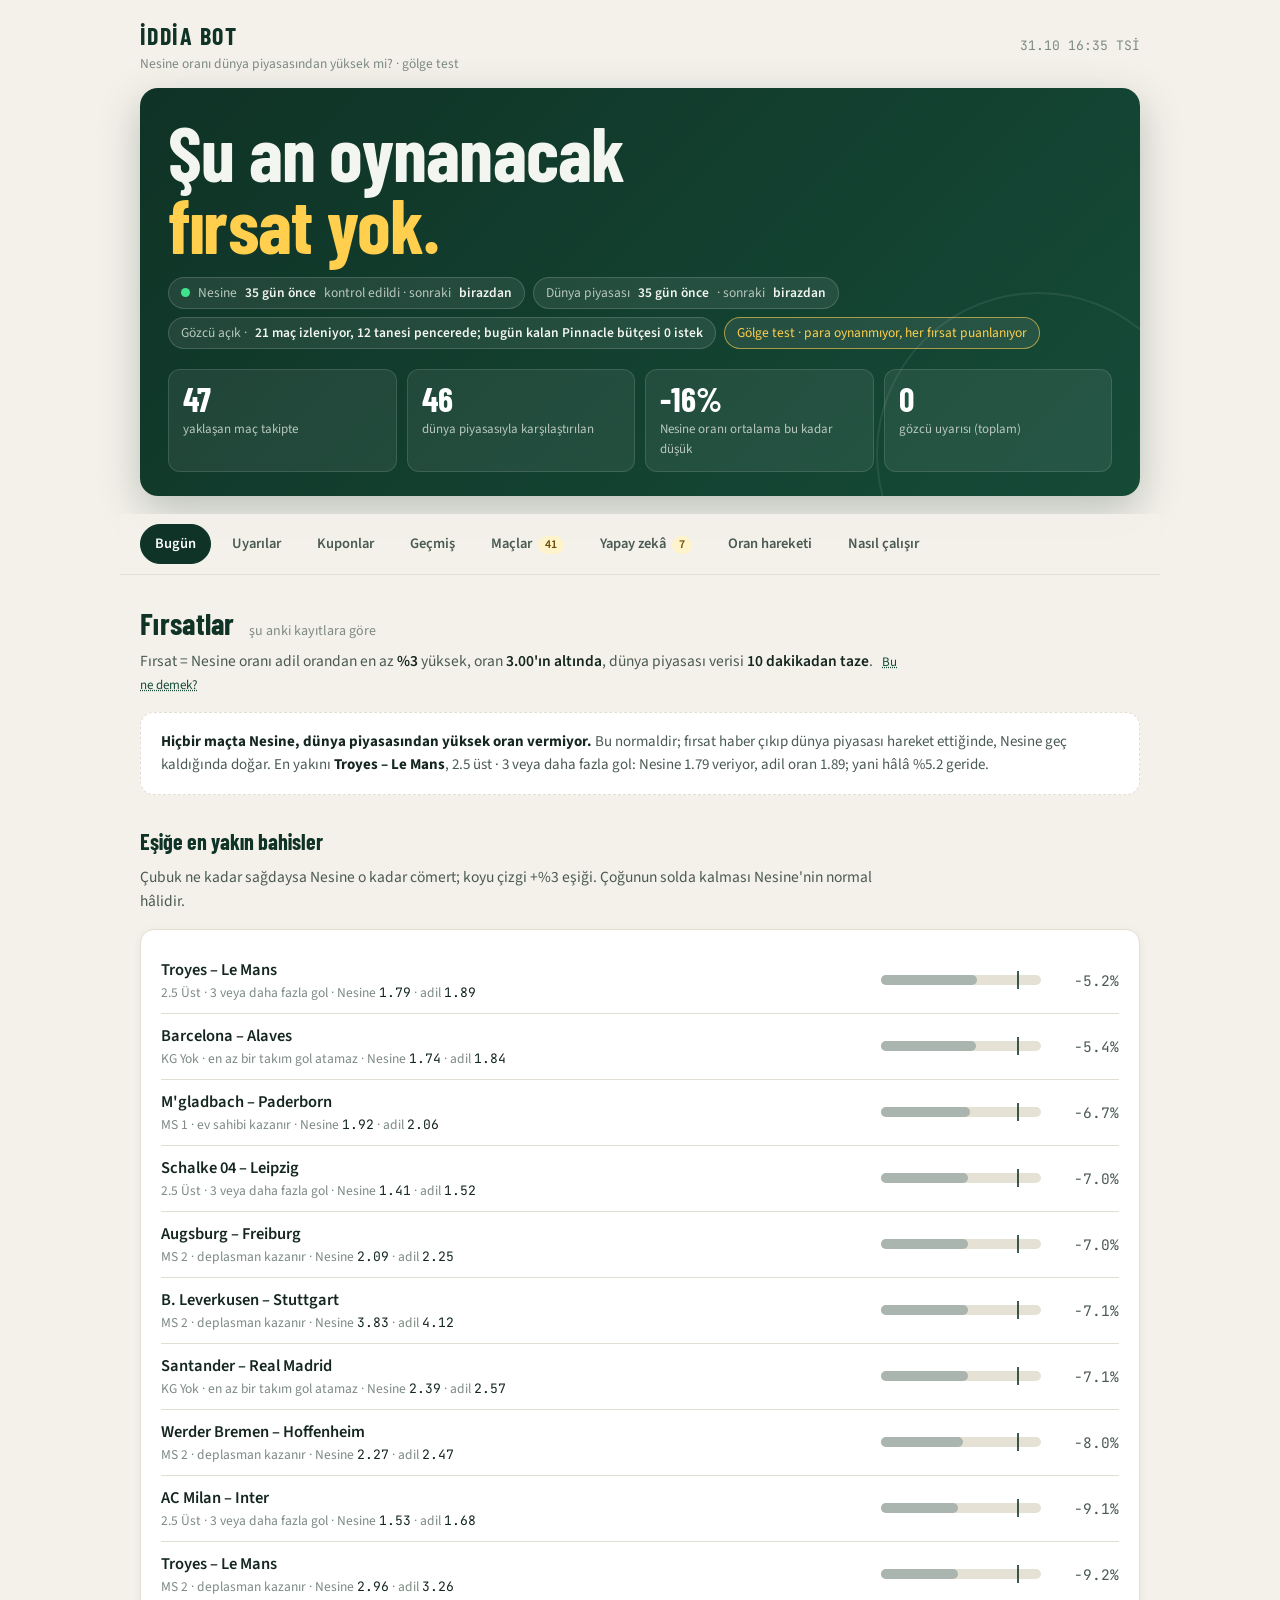
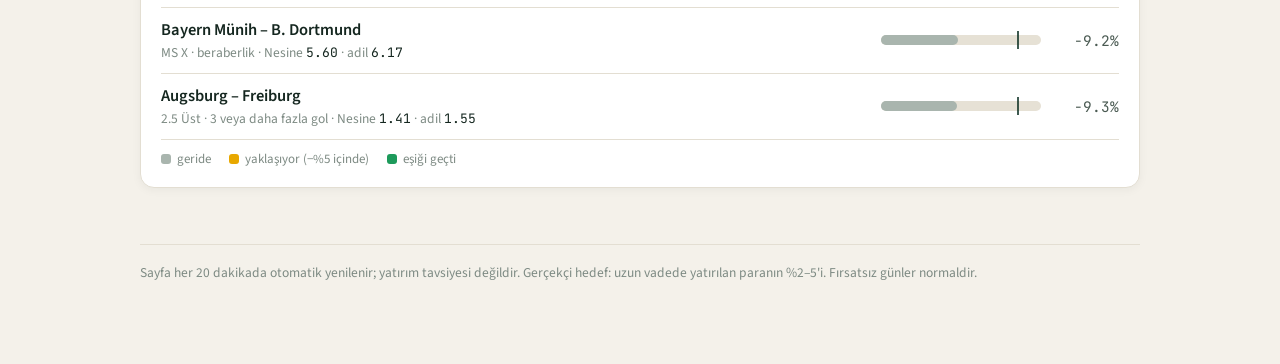
==== commit 5c2e2d49: "gözcü 13:35" ====
--- a/docs/index.html
+++ b/docs/index.html
@@ -216,11 +216,11 @@
 details.match summary{grid-template-columns:1fr auto}details.match summary time{grid-column:1/-1}.coupon{padding:16px 14px}.coupon .meta{text-align:left}.cl .probs{grid-template-columns:repeat(3,1fr)}}
 @media (prefers-reduced-motion:reduce){*{animation:none!important;transition:none!important}.verdict,.coupon,.cl .card{opacity:1;transform:none}.meter .bar{width:var(--w)}}
 </style></head><body><div class="wrap">
-<div class="topbar"><div class="brand">İddia Bot<small>Nesine oranı dünya piyasasından yüksek mi? · gölge test</small></div><div class="clock">31.10 16:30 TSİ</div></div>
+<div class="topbar"><div class="brand">İddia Bot<small>Nesine oranı dünya piyasasından yüksek mi? · gölge test</small></div><div class="clock">31.10 16:35 TSİ</div></div>
 
 <section class="board">
   <h1 class="verdict">Şu an oynanacak<br><em>fırsat yok.</em></h1>
-  <ul class="pills"><li><span class="pulse"></span>Nesine <b class="ago" data-ts="2026-10-31T13:30:10+00:00">0 dk önce</b> kontrol edildi · sonraki <b class="nxt" data-next="2026-10-31T13:40:10+00:00">~9 dk</b></li><li>Dünya piyasası <b class="ago" data-ts="2026-10-31T12:18:52+00:00">1 saat önce</b> · sonraki <b class="nxt" data-next="2026-10-31T12:20:00+00:00">birazdan</b></li><li>Gözcü açık · <b>21 maç izleniyor, 6 tanesi pencerede; bugün kalan Pinnacle bütçesi 0 istek</b></li><li class="shadow">Gölge test · para oynanmıyor, her fırsat puanlanıyor</li></ul>
+  <ul class="pills"><li><span class="pulse"></span>Nesine <b class="ago" data-ts="2026-10-31T13:25:12+00:00">10 dk önce</b> kontrol edildi · sonraki <b class="nxt" data-next="2026-10-31T13:35:12+00:00">birazdan</b></li><li>Dünya piyasası <b class="ago" data-ts="2026-10-31T12:18:52+00:00">1 saat önce</b> · sonraki <b class="nxt" data-next="2026-10-31T12:20:00+00:00">birazdan</b></li><li>Gözcü açık · <b>21 maç izleniyor, 12 tanesi pencerede; bugün kalan Pinnacle bütçesi 0 istek</b></li><li class="shadow">Gölge test · para oynanmıyor, her fırsat puanlanıyor</li></ul>
   
 <ul class="facts">
   <li><div class="n">47</div><div class="l">yaklaşan maç takipte</div></li>
@@ -356,7 +356,7 @@
 <details class="match"><summary><time>Cmt 31.10 17:30</time><div><div class="tm">B. Leverkusen – Stuttgart</div><div class="lg">Almanya Bundesliga</div></div><span class="tag">en iyisi -7.1%</span></summary>
 <div class="views"><table><tr><th>Bahis</th><th>Nesine</th><th>Piyasa</th><th>İstatistik</th><th>Yapay zekâ</th><th>Değer</th></tr><tr><td>MS 1 · ev sahibi kazanır</td><td>1.47</td><td>%54</td><td>%54</td><td class="dim">—</td><td class="">-20.1%</td></tr><tr><td>MS X · beraberlik</td><td>4.05</td><td>%21</td><td>%20</td><td class="dim">—</td><td class="">-13.4%</td></tr><tr><td>MS 2 · deplasman kazanır</td><td>3.83</td><td>%24</td><td>%26</td><td class="dim">—</td><td class="">-7.1%</td></tr><tr><td>2.5 Alt · 2 veya daha az gol</td><td>3.08</td><td>%25</td><td>%28</td><td class="dim">—</td><td class="">-22.3%</td></tr><tr><td>2.5 Üst · 3 veya daha fazla gol</td><td>1.16</td><td>%75</td><td>%72</td><td class="dim">—</td><td class="">-13.3%</td></tr><tr><td>KG Var · iki takım da gol atar</td><td>1.21</td><td>%71</td><td>%70</td><td class="dim">—</td><td class="">-13.6%</td></tr><tr><td>KG Yok · en az bir takım gol atamaz</td><td>2.73</td><td>%29</td><td>%30</td><td class="dim">—</td><td class="">-22.0%</td></tr></table>
 <p class="why"><b>B. Leverkusen</b> son 10 maçta: 5 galibiyet, maç başı 2.2 gol attı / 1.7 yedi, KG %70, 3+ gol %80. <b>Stuttgart</b> son 10 maçta: 3 galibiyet, maç başı 1.8 gol attı / 1.9 yedi, KG %70, 3+ gol %70.</p>
-<div class="abs espn"><div class="plabel"><b>Gol atması en olası</b> · sezon verisi (ESPN)</div><div class="chips"><details class="chip goal"><summary>⚽ Patrik Schick <small>Bayer Leverkusen · 6 gol</small></summary><div class="pop"><div><b>Sezon:</b> 7 maç, 6 gol, 2 asist</div><div><b>Maç başı gol:</b> 0.86</div><div><b>Toplam şut:</b> 25</div></div></details><details class="chip goal"><summary>⚽ Ibrahim Maza <small>Bayer Leverkusen · 2 gol</small></summary><div class="pop"><div><b>Sezon:</b> 7 maç, 2 gol, 2 asist</div><div><b>Maç başı gol:</b> 0.29</div><div><b>Toplam şut:</b> 22</div></div></details><details class="chip goal"><summary>⚽ Ermedin Demirovic <small>VfB Stuttgart · 3 gol</small></summary><div class="pop"><div><b>Sezon:</b> 7 maç, 3 gol, 0 asist</div><div><b>Maç başı gol:</b> 0.43</div><div><b>Toplam şut:</b> 21</div></div></details><details class="chip goal"><summary>⚽ Josha Vagnoman <small>VfB Stuttgart · 2 gol</small></summary><div class="pop"><div><b>Sezon:</b> 6 maç, 2 gol, 0 asist</div><div><b>Maç başı gol:</b> 0.33</div><div><b>Toplam şut:</b> 0</div></div></details></div><div class="plabel" style="margin-top:10px"><b>Son 5 maç</b> (G galibiyet · B beraberlik · M mağlubiyet, en eski → en yeni)</div><div class="l5"><b>Bayer Leverkusen</b> <span class="r5 W">G</span> <span class="r5 W">G</span> <span class="r5 W">G</span> <span class="r5 L">M</span> <span class="r5 W">G</span> · <b>VfB Stuttgart</b> <span class="r5 W">G</span> <span class="r5 L">M</span> <span class="r5 D">B</span> <span class="r5 L">M</span> <span class="r5 W">G</span></div></div>
+<div class="abs espn"><div class="plabel"><b>Gol atması en olası</b> · sezon verisi (ESPN)</div><div class="chips"><details class="chip goal"><summary>⚽ Patrik Schick <small>Bayer Leverkusen · 6 gol</small></summary><div class="pop"><div><b>Sezon:</b> 7 maç, 6 gol, 2 asist</div><div><b>Maç başı gol:</b> 0.86</div><div><b>Toplam şut:</b> 25</div></div></details><details class="chip goal"><summary>⚽ Ibrahim Maza <small>Bayer Leverkusen · 2 gol</small></summary><div class="pop"><div><b>Sezon:</b> 7 maç, 2 gol, 2 asist</div><div><b>Maç başı gol:</b> 0.29</div><div><b>Toplam şut:</b> 22</div></div></details><details class="chip goal"><summary>⚽ Ermedin Demirovic <small>VfB Stuttgart · 3 gol</small></summary><div class="pop"><div><b>Sezon:</b> 7 maç, 3 gol, 0 asist</div><div><b>Maç başı gol:</b> 0.43</div><div><b>Toplam şut:</b> 21</div></div></details><details class="chip goal"><summary>⚽ Josha Vagnoman <small>VfB Stuttgart · 2 gol</small> <small style="color:#8a3d12">· kadroda değil</small></summary><div class="pop"><div><b>Sezon:</b> 6 maç, 2 gol, 0 asist</div><div><b>Maç başı gol:</b> 0.33</div><div><b>Toplam şut:</b> 0</div></div></details></div><div class="plabel" style="margin-top:10px"><b>Açıklanan kadro</b> · ESPN</div><details class="lineup"><summary><b>Bayer Leverkusen</b> · 4-2-3-1 · ilk 11 açıklandı</summary><div class="pop2"><div><b>İlk 11:</b> Mark Flekken, Facundo Medina, Edmond Tapsoba, Jarell Quansah, Miguel Gutiérrez, Ezequiel Fernández, Lucas Vázquez, Aleix García, Afonso Moreira, Ibrahim Maza, Patrik Schick</div><div><b>Yedek:</b> Janis Blaswich, Kenan Doganay, Malik Tillman, Tim Oermann, Robert Andrich, Dustin Buck, Victor Boniface, Jonas Hofmann, Montrell Culbreath</div></div></details><details class="lineup"><summary><b>VfB Stuttgart</b> · 3-4-2-1 · ilk 11 açıklandı</summary><div class="pop2"><div><b>İlk 11:</b> Dennis Seimen, Ramon Hendriks, Jeff Chabot, Luca Jaquez, Bilal El Khannouss, Jamie Leweling, Deniz Undav, Grischa Prömel, Chris Führich, Atakan Karazor, Ermedin Demirovic</div><div><b>Yedek:</b> Finn Jeltsch, Tiago Tomás, Nikolas Nartey, Maximilian Mittelstädt, Yanik Spalt, Ameen Al Dakhil, Fabian Bredlow, Lorenz Assignon, Dzenan Pejcinovic</div></div></details><div class="plabel" style="margin-top:10px"><b>Son 5 maç</b> (G galibiyet · B beraberlik · M mağlubiyet, en eski → en yeni)</div><div class="l5"><b>Bayer Leverkusen</b> <span class="r5 W">G</span> <span class="r5 W">G</span> <span class="r5 W">G</span> <span class="r5 L">M</span> <span class="r5 W">G</span> · <b>VfB Stuttgart</b> <span class="r5 W">G</span> <span class="r5 L">M</span> <span class="r5 D">B</span> <span class="r5 L">M</span> <span class="r5 W">G</span></div></div>
 <p class="acc">İsabet geçmişi (5.200 maç): <b>piyasa</b> ±2 puan kalibre · <b>istatistik</b> piyasadan daha az isabetli, tek başına izlenirse geçmişte −12% · <b>Yapay zekâ</b> 3 maçta ölçüldü: isabet puanı 0.319, piyasa 0.250 (küçük iyi) — piyasa önde; 100 maçtan önce yorum yapmayın (✓ = piyasayla 5 puan içinde uyuşuyor).</p>
 </div></details>
 <details class="match"><summary><time>Cmt 31.10 17:30</time><div><div class="tm">Werder Bremen – Hoffenheim</div><div class="lg">Almanya Bundesliga</div></div><span class="tag">en iyisi -8.0%</span></summary>
@@ -374,7 +374,7 @@
 <details class="match"><summary><time>Cmt 31.10 17:30</time><div><div class="tm">Schalke 04 – Leipzig</div><div class="lg">Almanya Bundesliga</div></div><span class="tag">en iyisi -7.0%</span></summary>
 <div class="views"><table><tr><th>Bahis</th><th>Nesine</th><th>Piyasa</th><th>İstatistik</th><th>Yapay zekâ</th><th>Değer</th></tr><tr><td>MS 1 · ev sahibi kazanır</td><td>3.52</td><td>%22</td><td>%26</td><td class="dim">—</td><td class="">-22.0%</td></tr><tr><td>MS X · beraberlik</td><td>3.43</td><td>%24</td><td>%26</td><td class="dim">—</td><td class="">-16.3%</td></tr><tr><td>MS 2 · deplasman kazanır</td><td>1.64</td><td>%53</td><td>%48</td><td class="dim">—</td><td class="">-12.3%</td></tr><tr><td>2.5 Alt · 2 veya daha az gol</td><td>2.09</td><td>%34</td><td>%56</td><td class="dim">—</td><td class="">-28.9%</td></tr><tr><td>2.5 Üst · 3 veya daha fazla gol</td><td>1.41</td><td>%66</td><td>%44</td><td class="dim">—</td><td class="">-7.0%</td></tr><tr><td>KG Var · iki takım da gol atar</td><td>1.40</td><td>%64</td><td>%48</td><td class="dim">—</td><td class="">-10.2%</td></tr><tr><td>KG Yok · en az bir takım gol atamaz</td><td>2.13</td><td>%36</td><td>%52</td><td class="dim">—</td><td class="">-23.7%</td></tr></table>
 <p class="why"><b>Schalke 04</b> son 7 maçta: 1 galibiyet, maç başı 0.6 gol attı / 1.0 yedi, KG %29, 3+ gol %43. <b>Leipzig</b> son 10 maçta: 5 galibiyet, maç başı 2.4 gol attı / 2.0 yedi, KG %50, 3+ gol %90.</p>
-<div class="abs espn"><div class="plabel"><b>Gol atması en olası</b> · sezon verisi (ESPN)</div><div class="chips"><details class="chip goal"><summary>⚽ Adil Aouchiche <small>Schalke 04 · 1 gol</small></summary><div class="pop"><div><b>Sezon:</b> 7 maç, 1 gol, 0 asist</div><div><b>Maç başı gol:</b> 0.14</div><div><b>Toplam şut:</b> 11</div></div></details><details class="chip goal"><summary>⚽ Robin Gosens <small>Schalke 04 · 1 gol</small></summary><div class="pop"><div><b>Sezon:</b> 7 maç, 1 gol, 0 asist</div><div><b>Maç başı gol:</b> 0.14</div><div><b>Toplam şut:</b> 0</div></div></details><details class="chip goal"><summary>⚽ Christopher Nkunku <small>RB Leipzig · 4 gol</small></summary><div class="pop"><div><b>Sezon:</b> 6 maç, 4 gol, 0 asist</div><div><b>Maç başı gol:</b> 0.67</div><div><b>Toplam şut:</b> 14</div></div></details><details class="chip goal"><summary>⚽ Tidiam Gomis <small>RB Leipzig · 3 gol</small></summary><div class="pop"><div><b>Sezon:</b> 7 maç, 3 gol, 2 asist</div><div><b>Maç başı gol:</b> 0.43</div><div><b>Toplam şut:</b> 19</div></div></details></div><div class="plabel" style="margin-top:10px"><b>Son 5 maç</b> (G galibiyet · B beraberlik · M mağlubiyet, en eski → en yeni)</div><div class="l5"><b>Schalke 04</b> <span class="r5 W">G</span> <span class="r5 L">M</span> <span class="r5 L">M</span> <span class="r5 D">B</span> <span class="r5 L">M</span> · <b>RB Leipzig</b> <span class="r5 W">G</span> <span class="r5 L">M</span> <span class="r5 L">M</span> <span class="r5 W">G</span> <span class="r5 W">G</span></div></div>
+<div class="abs espn"><div class="plabel"><b>Gol atması en olası</b> · sezon verisi (ESPN)</div><div class="chips"><details class="chip goal"><summary>⚽ Adil Aouchiche <small>Schalke 04 · 1 gol</small></summary><div class="pop"><div><b>Sezon:</b> 7 maç, 1 gol, 0 asist</div><div><b>Maç başı gol:</b> 0.14</div><div><b>Toplam şut:</b> 11</div></div></details><details class="chip goal"><summary>⚽ Robin Gosens <small>Schalke 04 · 1 gol</small> <small style="color:#8a3d12">· kadroda değil</small></summary><div class="pop"><div><b>Sezon:</b> 7 maç, 1 gol, 0 asist</div><div><b>Maç başı gol:</b> 0.14</div><div><b>Toplam şut:</b> 0</div></div></details><details class="chip goal"><summary>⚽ Christopher Nkunku <small>RB Leipzig · 4 gol</small></summary><div class="pop"><div><b>Sezon:</b> 6 maç, 4 gol, 0 asist</div><div><b>Maç başı gol:</b> 0.67</div><div><b>Toplam şut:</b> 14</div></div></details><details class="chip goal"><summary>⚽ Tidiam Gomis <small>RB Leipzig · 3 gol</small></summary><div class="pop"><div><b>Sezon:</b> 7 maç, 3 gol, 2 asist</div><div><b>Maç başı gol:</b> 0.43</div><div><b>Toplam şut:</b> 19</div></div></details></div><div class="plabel" style="margin-top:10px"><b>Açıklanan kadro</b> · ESPN</div><details class="lineup"><summary><b>Schalke 04</b> · 3-5-2 · ilk 11 açıklandı</summary><div class="pop2"><div><b>İlk 11:</b> Loris Karius, Hasan Kurucay, Mert Can Ayhan, Nikola Katic, Vitalie Becker, Satoshi Tanaka, Kenan Karaman, Adil Aouchiche, Timo Becker, Junior Adamu, Hwang Hee-Chan</div><div><b>Yedek:</b> Junior Dina Ebimbe, Johannes Siebeking, Kevin Müller, Edion Gashi, Dejan Ljubicic, Bryan Lasme, Edin Dzeko, Finn Porath, Jean-Paul N&#x27;Diaye</div></div></details><details class="lineup"><summary><b>RB Leipzig</b> · 4-5-1 · ilk 11 açıklandı</summary><div class="pop2"><div><b>İlk 11:</b> Maarten Vandevoordt, Benjamin Henrichs, Castello Lukeba, Willi Orbán, David Raum, Antonio Nusa, Neil El Aynaoui, Ezechiel Banzuzi, Rocco Reitz, Brajan Gruda, Rômulo</div><div><b>Yedek:</b> Johan Bakayoko, Abdoul Koné, Max Finkgrafe, Ridle Baku, Christopher Nkunku, Christoph Baumgartner, Tidiam Gomis, Ørjan Nyland, Nicolas Seiwald</div></div></details><div class="plabel" style="margin-top:10px"><b>Son 5 maç</b> (G galibiyet · B beraberlik · M mağlubiyet, en eski → en yeni)</div><div class="l5"><b>Schalke 04</b> <span class="r5 W">G</span> <span class="r5 L">M</span> <span class="r5 L">M</span> <span class="r5 D">B</span> <span class="r5 L">M</span> · <b>RB Leipzig</b> <span class="r5 W">G</span> <span class="r5 L">M</span> <span class="r5 L">M</span> <span class="r5 W">G</span> <span class="r5 W">G</span></div></div>
 <p class="acc">İsabet geçmişi (5.200 maç): <b>piyasa</b> ±2 puan kalibre · <b>istatistik</b> piyasadan daha az isabetli, tek başına izlenirse geçmişte −12% · <b>Yapay zekâ</b> 3 maçta ölçüldü: isabet puanı 0.319, piyasa 0.250 (küçük iyi) — piyasa önde; 100 maçtan önce yorum yapmayın (✓ = piyasayla 5 puan içinde uyuşuyor).</p>
 </div></details>
 <details class="match"><summary><time>Cmt 31.10 17:30</time><div><div class="tm">Augsburg – Freiburg</div><div class="lg">Almanya Bundesliga</div></div><span class="tag">en iyisi -7.0%</span></summary>
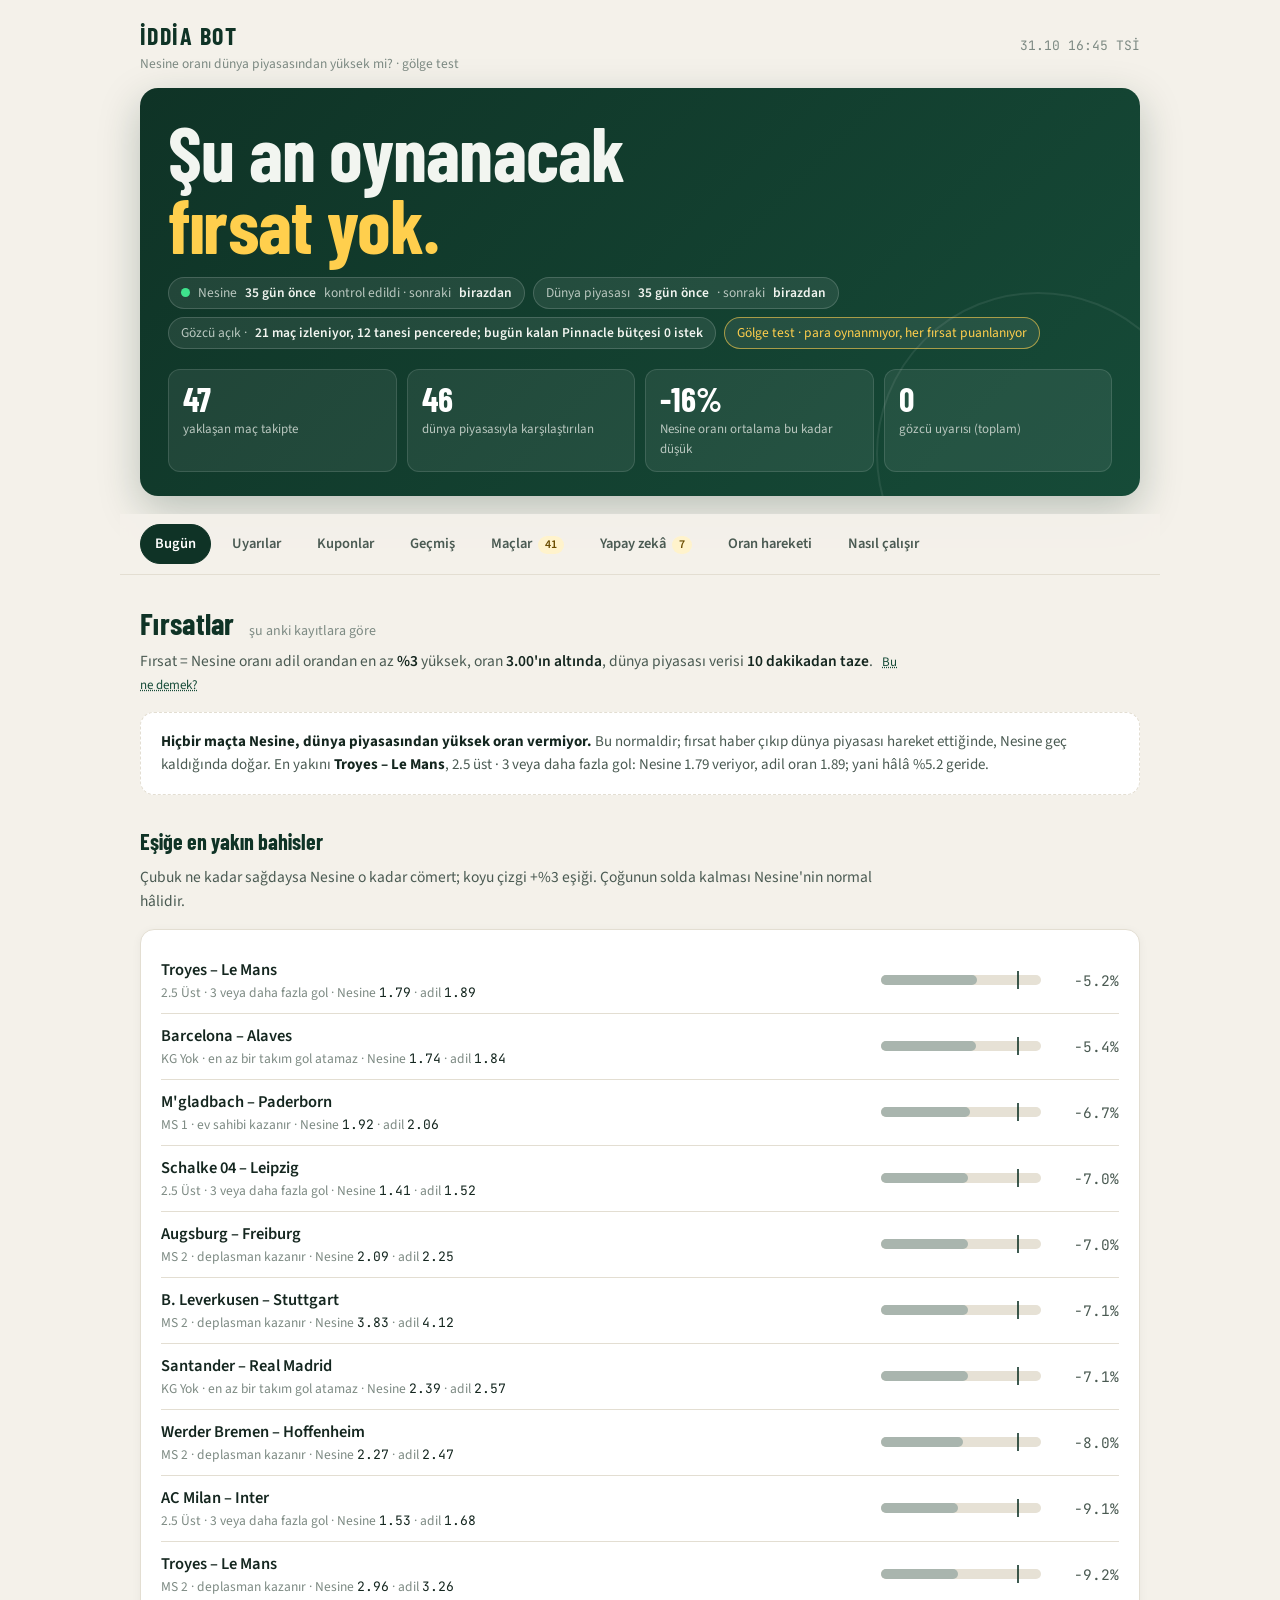
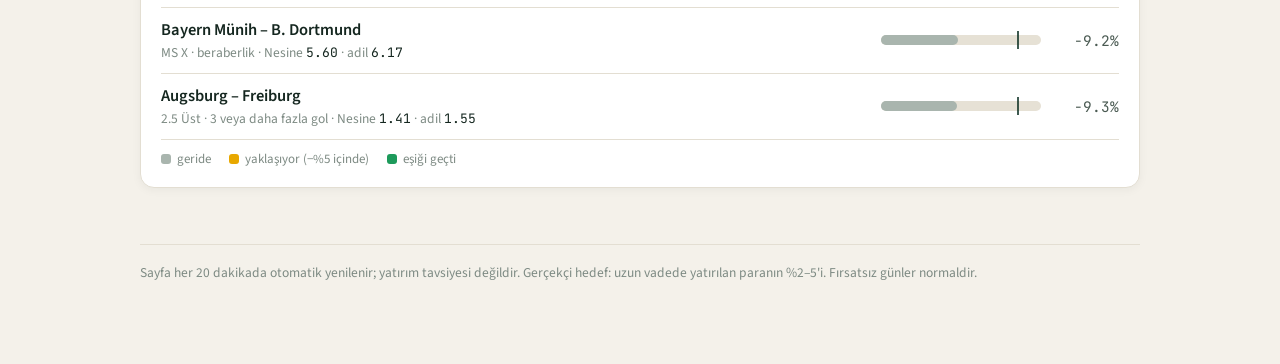
==== commit 3e30b0c9: "gözcü 13:45" ====
--- a/docs/index.html
+++ b/docs/index.html
@@ -216,11 +216,11 @@
 details.match summary{grid-template-columns:1fr auto}details.match summary time{grid-column:1/-1}.coupon{padding:16px 14px}.coupon .meta{text-align:left}.cl .probs{grid-template-columns:repeat(3,1fr)}}
 @media (prefers-reduced-motion:reduce){*{animation:none!important;transition:none!important}.verdict,.coupon,.cl .card{opacity:1;transform:none}.meter .bar{width:var(--w)}}
 </style></head><body><div class="wrap">
-<div class="topbar"><div class="brand">İddia Bot<small>Nesine oranı dünya piyasasından yüksek mi? · gölge test</small></div><div class="clock">31.10 16:35 TSİ</div></div>
+<div class="topbar"><div class="brand">İddia Bot<small>Nesine oranı dünya piyasasından yüksek mi? · gölge test</small></div><div class="clock">31.10 16:45 TSİ</div></div>
 
 <section class="board">
   <h1 class="verdict">Şu an oynanacak<br><em>fırsat yok.</em></h1>
-  <ul class="pills"><li><span class="pulse"></span>Nesine <b class="ago" data-ts="2026-10-31T13:25:12+00:00">10 dk önce</b> kontrol edildi · sonraki <b class="nxt" data-next="2026-10-31T13:35:12+00:00">birazdan</b></li><li>Dünya piyasası <b class="ago" data-ts="2026-10-31T12:18:52+00:00">1 saat önce</b> · sonraki <b class="nxt" data-next="2026-10-31T12:20:00+00:00">birazdan</b></li><li>Gözcü açık · <b>21 maç izleniyor, 12 tanesi pencerede; bugün kalan Pinnacle bütçesi 0 istek</b></li><li class="shadow">Gölge test · para oynanmıyor, her fırsat puanlanıyor</li></ul>
+  <ul class="pills"><li><span class="pulse"></span>Nesine <b class="ago" data-ts="2026-10-31T13:30:10+00:00">15 dk önce</b> kontrol edildi · sonraki <b class="nxt" data-next="2026-10-31T13:40:10+00:00">birazdan</b></li><li>Dünya piyasası <b class="ago" data-ts="2026-10-31T12:18:52+00:00">1 saat önce</b> · sonraki <b class="nxt" data-next="2026-10-31T12:20:00+00:00">birazdan</b></li><li>Gözcü açık · <b>21 maç izleniyor, 12 tanesi pencerede; bugün kalan Pinnacle bütçesi 0 istek</b></li><li class="shadow">Gölge test · para oynanmıyor, her fırsat puanlanıyor</li></ul>
   
 <ul class="facts">
   <li><div class="n">47</div><div class="l">yaklaşan maç takipte</div></li>
@@ -368,7 +368,7 @@
 <details class="match"><summary><time>Cmt 31.10 17:30</time><div><div class="tm">M&#x27;gladbach – Paderborn</div><div class="lg">Almanya Bundesliga</div></div><span class="tag">en iyisi -6.7%</span></summary>
 <div class="views"><table><tr><th>Bahis</th><th>Nesine</th><th>Piyasa</th><th>İstatistik</th><th>Yapay zekâ</th><th>Değer</th></tr><tr><td>MS 1 · ev sahibi kazanır</td><td>1.92</td><td>%49</td><td>%44</td><td class="dim">—</td><td class="">-6.7%</td></tr><tr><td>MS X · beraberlik</td><td>3.35</td><td>%24</td><td>%25</td><td class="dim">—</td><td class="">-19.4%</td></tr><tr><td>MS 2 · deplasman kazanır</td><td>2.72</td><td>%27</td><td>%31</td><td class="dim">—</td><td class="">-25.7%</td></tr><tr><td>2.5 Alt · 2 veya daha az gol</td><td>2.21</td><td>%36</td><td>%48</td><td class="dim">—</td><td class="">-19.5%</td></tr><tr><td>2.5 Üst · 3 veya daha fazla gol</td><td>1.36</td><td>%64</td><td>%52</td><td class="dim">—</td><td class="">-13.5%</td></tr><tr><td>KG Var · iki takım da gol atar</td><td>1.32</td><td>%64</td><td>%55</td><td class="dim">—</td><td class="">-15.9%</td></tr><tr><td>KG Yok · en az bir takım gol atamaz</td><td>2.34</td><td>%36</td><td>%45</td><td class="dim">—</td><td class="">-15.1%</td></tr></table>
 <p class="why"><b>M&#x27;gladbach</b> son 10 maçta: 3 galibiyet, maç başı 1.7 gol attı / 2.5 yedi, KG %60, 3+ gol %90. <b>Paderborn</b> son 7 maçta: 2 galibiyet, maç başı 0.9 gol attı / 1.3 yedi, KG %29, 3+ gol %43.</p>
-<div class="abs espn"><div class="plabel"><b>Gol atması en olası</b> · sezon verisi (ESPN)</div><div class="chips"><details class="chip goal"><summary>⚽ Joe Scally <small>Borussia Mönchengladbach · 3 gol</small></summary><div class="pop"><div><b>Sezon:</b> 7 maç, 3 gol, 1 asist</div><div><b>Maç başı gol:</b> 0.43</div><div><b>Toplam şut:</b> 0</div></div></details><details class="chip goal"><summary>⚽ Hugo Bolin <small>Borussia Mönchengladbach · 2 gol</small></summary><div class="pop"><div><b>Sezon:</b> 7 maç, 2 gol, 0 asist</div><div><b>Maç başı gol:</b> 0.29</div><div><b>Toplam şut:</b> 18</div></div></details><details class="chip goal"><summary>⚽ Steffen Tigges <small>SC Paderborn 07 · 2 gol</small></summary><div class="pop"><div><b>Sezon:</b> 7 maç, 2 gol, 1 asist</div><div><b>Maç başı gol:</b> 0.29</div><div><b>Toplam şut:</b> 16</div></div></details><details class="chip goal"><summary>⚽ Stefano Marino <small>SC Paderborn 07 · 2 gol</small></summary><div class="pop"><div><b>Sezon:</b> 7 maç, 2 gol, 0 asist</div><div><b>Maç başı gol:</b> 0.29</div><div><b>Toplam şut:</b> 10</div></div></details></div><div class="plabel" style="margin-top:10px"><b>Son 5 maç</b> (G galibiyet · B beraberlik · M mağlubiyet, en eski → en yeni)</div><div class="l5"><b>Borussia Mönchengladbach</b> <span class="r5 D">B</span> <span class="r5 L">M</span> <span class="r5 L">M</span> <span class="r5 W">G</span> <span class="r5 W">G</span> · <b>SC Paderborn 07</b> <span class="r5 W">G</span> <span class="r5 L">M</span> <span class="r5 D">B</span> <span class="r5 W">G</span> <span class="r5 L">M</span></div></div>
+<div class="abs espn"><div class="plabel"><b>Gol atması en olası</b> · sezon verisi (ESPN)</div><div class="chips"><details class="chip goal"><summary>⚽ Joe Scally <small>Borussia Mönchengladbach · 3 gol</small></summary><div class="pop"><div><b>Sezon:</b> 7 maç, 3 gol, 1 asist</div><div><b>Maç başı gol:</b> 0.43</div><div><b>Toplam şut:</b> 0</div></div></details><details class="chip goal"><summary>⚽ Hugo Bolin <small>Borussia Mönchengladbach · 2 gol</small> <small style="color:#8a3d12">· kadroda değil</small></summary><div class="pop"><div><b>Sezon:</b> 7 maç, 2 gol, 0 asist</div><div><b>Maç başı gol:</b> 0.29</div><div><b>Toplam şut:</b> 18</div></div></details><details class="chip goal"><summary>⚽ Steffen Tigges <small>SC Paderborn 07 · 2 gol</small></summary><div class="pop"><div><b>Sezon:</b> 7 maç, 2 gol, 1 asist</div><div><b>Maç başı gol:</b> 0.29</div><div><b>Toplam şut:</b> 16</div></div></details><details class="chip goal"><summary>⚽ Stefano Marino <small>SC Paderborn 07 · 2 gol</small></summary><div class="pop"><div><b>Sezon:</b> 7 maç, 2 gol, 0 asist</div><div><b>Maç başı gol:</b> 0.29</div><div><b>Toplam şut:</b> 10</div></div></details></div><div class="plabel" style="margin-top:10px"><b>Açıklanan kadro</b> · ESPN</div><details class="lineup"><summary><b>Borussia Mönchengladbach</b> · 3-4-2-1 · ilk 11 açıklandı</summary><div class="pop2"><div><b>İlk 11:</b> Zento Uno, Daniel Batz, Joe Scally, Lukas Ullrich, Philipp Sander, Wael Mohya, Fabio Chiarodia, Shuto Machino, Daiki Hashioka, Florian Neuhaus, Robin Hack</div><div><b>Yedek:</b> Isac Lidberg, Yukhym Konoplia, Kou Itakura, Nicolas Kühn, Kevin Stöger, Mathieu Nguefack, Jens Castrop, David Herold, Jan Olschowsky</div></div></details><details class="lineup"><summary><b>SC Paderborn 07</b> · 3-1-4-2 · ilk 11 açıklandı</summary><div class="pop2"><div><b>İlk 11:</b> Nahuel Nicolas Noll, Jano Horst, Tjark Scheller, Mattes Hansen, Laurin Curda, Raphael Obermair, Tom Baack, Santiago Castaneda, Gabriel Vidovic, Stefano Marino, Marvin Pieringer</div><div><b>Yedek:</b> Felix Götze, Laurin Ulrich, Ruben Müller, Steffen Tigges, Markus Schubert, Deniz Zeitler, Rayan Philippe, Jonah Sticker, Clemens Lippmann</div></div></details><div class="plabel" style="margin-top:10px"><b>Son 5 maç</b> (G galibiyet · B beraberlik · M mağlubiyet, en eski → en yeni)</div><div class="l5"><b>Borussia Mönchengladbach</b> <span class="r5 D">B</span> <span class="r5 L">M</span> <span class="r5 L">M</span> <span class="r5 W">G</span> <span class="r5 W">G</span> · <b>SC Paderborn 07</b> <span class="r5 W">G</span> <span class="r5 L">M</span> <span class="r5 D">B</span> <span class="r5 W">G</span> <span class="r5 L">M</span></div></div>
 <p class="acc">İsabet geçmişi (5.200 maç): <b>piyasa</b> ±2 puan kalibre · <b>istatistik</b> piyasadan daha az isabetli, tek başına izlenirse geçmişte −12% · <b>Yapay zekâ</b> 3 maçta ölçüldü: isabet puanı 0.319, piyasa 0.250 (küçük iyi) — piyasa önde; 100 maçtan önce yorum yapmayın (✓ = piyasayla 5 puan içinde uyuşuyor).</p>
 </div></details>
 <details class="match"><summary><time>Cmt 31.10 17:30</time><div><div class="tm">Schalke 04 – Leipzig</div><div class="lg">Almanya Bundesliga</div></div><span class="tag">en iyisi -7.0%</span></summary>
@@ -380,7 +380,7 @@
 <details class="match"><summary><time>Cmt 31.10 17:30</time><div><div class="tm">Augsburg – Freiburg</div><div class="lg">Almanya Bundesliga</div></div><span class="tag">en iyisi -7.0%</span></summary>
 <div class="views"><table><tr><th>Bahis</th><th>Nesine</th><th>Piyasa</th><th>İstatistik</th><th>Yapay zekâ</th><th>Değer</th></tr><tr><td>MS 1 · ev sahibi kazanır</td><td>2.50</td><td>%30</td><td>%41</td><td class="dim">—</td><td class="">-24.6%</td></tr><tr><td>MS X · beraberlik</td><td>3.24</td><td>%25</td><td>%23</td><td class="dim">—</td><td class="">-18.0%</td></tr><tr><td>MS 2 · deplasman kazanır</td><td>2.09</td><td>%45</td><td>%36</td><td class="dim">—</td><td class="">-7.0%</td></tr><tr><td>2.5 Alt · 2 veya daha az gol</td><td>2.11</td><td>%36</td><td>%37</td><td class="dim">—</td><td class="">-24.7%</td></tr><tr><td>2.5 Üst · 3 veya daha fazla gol</td><td>1.41</td><td>%64</td><td>%63</td><td class="dim">—</td><td class="">-9.3%</td></tr><tr><td>KG Var · iki takım da gol atar</td><td>1.34</td><td>%65</td><td>%64</td><td class="dim">—</td><td class="">-12.9%</td></tr><tr><td>KG Yok · en az bir takım gol atamaz</td><td>2.28</td><td>%35</td><td>%36</td><td class="dim">—</td><td class="">-20.1%</td></tr></table>
 <p class="why"><b>Augsburg</b> son 10 maçta: 4 galibiyet, maç başı 2.3 gol attı / 1.9 yedi, KG %80, 3+ gol %90. <b>Freiburg</b> son 10 maçta: 5 galibiyet, maç başı 2.3 gol attı / 1.4 yedi, KG %80, 3+ gol %80.</p>
-<div class="abs espn"><div class="plabel"><b>Gol atması en olası</b> · sezon verisi (ESPN)</div><div class="chips"><details class="chip goal"><summary>⚽ Michael Gregoritsch <small>FC Augsburg · 4 gol</small></summary><div class="pop"><div><b>Sezon:</b> 7 maç, 4 gol, 0 asist</div><div><b>Maç başı gol:</b> 0.57</div><div><b>Toplam şut:</b> 18</div></div></details><details class="chip goal"><summary>⚽ Robin Fellhauer <small>FC Augsburg · 3 gol</small></summary><div class="pop"><div><b>Sezon:</b> 7 maç, 3 gol, 0 asist</div><div><b>Maç başı gol:</b> 0.43</div><div><b>Toplam şut:</b> 0</div></div></details><details class="chip goal"><summary>⚽ Yuito Suzuki <small>SC Freiburg · 4 gol</small></summary><div class="pop"><div><b>Sezon:</b> 6 maç, 4 gol, 0 asist</div><div><b>Maç başı gol:</b> 0.67</div><div><b>Toplam şut:</b> 0</div></div></details><details class="chip goal"><summary>⚽ Igor Matanovic <small>SC Freiburg · 3 gol</small></summary><div class="pop"><div><b>Sezon:</b> 7 maç, 3 gol, 0 asist</div><div><b>Maç başı gol:</b> 0.43</div><div><b>Toplam şut:</b> 24</div></div></details></div><div class="plabel" style="margin-top:10px"><b>Son 5 maç</b> (G galibiyet · B beraberlik · M mağlubiyet, en eski → en yeni)</div><div class="l5"><b>FC Augsburg</b> <span class="r5 D">B</span> <span class="r5 D">B</span> <span class="r5 L">M</span> <span class="r5 D">B</span> <span class="r5 W">G</span> · <b>SC Freiburg</b> <span class="r5 W">G</span> <span class="r5 L">M</span> <span class="r5 L">M</span> <span class="r5 L">M</span> <span class="r5 W">G</span></div></div>
+<div class="abs espn"><div class="plabel"><b>Gol atması en olası</b> · sezon verisi (ESPN)</div><div class="chips"><details class="chip goal"><summary>⚽ Michael Gregoritsch <small>FC Augsburg · 4 gol</small></summary><div class="pop"><div><b>Sezon:</b> 7 maç, 4 gol, 0 asist</div><div><b>Maç başı gol:</b> 0.57</div><div><b>Toplam şut:</b> 18</div></div></details><details class="chip goal"><summary>⚽ Robin Fellhauer <small>FC Augsburg · 3 gol</small></summary><div class="pop"><div><b>Sezon:</b> 7 maç, 3 gol, 0 asist</div><div><b>Maç başı gol:</b> 0.43</div><div><b>Toplam şut:</b> 0</div></div></details><details class="chip goal"><summary>⚽ Yuito Suzuki <small>SC Freiburg · 4 gol</small></summary><div class="pop"><div><b>Sezon:</b> 6 maç, 4 gol, 0 asist</div><div><b>Maç başı gol:</b> 0.67</div><div><b>Toplam şut:</b> 0</div></div></details><details class="chip goal"><summary>⚽ Igor Matanovic <small>SC Freiburg · 3 gol</small></summary><div class="pop"><div><b>Sezon:</b> 7 maç, 3 gol, 0 asist</div><div><b>Maç başı gol:</b> 0.43</div><div><b>Toplam şut:</b> 24</div></div></details></div><div class="plabel" style="margin-top:10px"><b>Açıklanan kadro</b> · ESPN</div><details class="lineup"><summary><b>FC Augsburg</b> · 3-4-2-1 · ilk 11 açıklandı</summary><div class="pop2"><div><b>İlk 11:</b> Finn Dahmen, Jeffrey Gouweleeuw, Yannik Keitel, Chrislain Matsima, Hennes Behrens, Anton Kade, Fabian Rieder, Han-Noah Massengo, Arijon Ibrahimovic, Robin Fellhauer, Michael Gregoritsch</div><div><b>Yedek:</b> Rodrigo Ribeiro, Seol Young-Woo, Nediljko Labrovic, Alexis Claude-Maurice, Tim Schnitzer, Marius Wolf, Loris Husic, Uchenna Ogundu, Mert Kömür</div></div></details><details class="lineup"><summary><b>SC Freiburg</b> · 4-2-3-1 · ilk 11 açıklandı</summary><div class="pop2"><div><b>İlk 11:</b> Mio Backhaus, Philipp Lienhart, Lukas Kübler, Matthias Ginter, Jordy Makengo, Niklas Beste, Maximilian Eggestein, Derry Scherhant, Yannick Engelhardt, Yuito Suzuki, Lucas Höler</div><div><b>Yedek:</b> Anthony Jung, Max Rosenfelder, Keisuke Goto, Patrick Osterhage, Vincenzo Grifo, Jannik Huth, Igor Matanovic, Christian Günter, Cyriaque Irié</div></div></details><div class="plabel" style="margin-top:10px"><b>Son 5 maç</b> (G galibiyet · B beraberlik · M mağlubiyet, en eski → en yeni)</div><div class="l5"><b>FC Augsburg</b> <span class="r5 D">B</span> <span class="r5 D">B</span> <span class="r5 L">M</span> <span class="r5 D">B</span> <span class="r5 W">G</span> · <b>SC Freiburg</b> <span class="r5 W">G</span> <span class="r5 L">M</span> <span class="r5 L">M</span> <span class="r5 L">M</span> <span class="r5 W">G</span></div></div>
 <p class="acc">İsabet geçmişi (5.200 maç): <b>piyasa</b> ±2 puan kalibre · <b>istatistik</b> piyasadan daha az isabetli, tek başına izlenirse geçmişte −12% · <b>Yapay zekâ</b> 3 maçta ölçüldü: isabet puanı 0.319, piyasa 0.250 (küçük iyi) — piyasa önde; 100 maçtan önce yorum yapmayın (✓ = piyasayla 5 puan içinde uyuşuyor).</p>
 </div></details>
 <details class="match"><summary><time>Cmt 31.10 18:00</time><div><div class="tm">Bournemouth – Leeds Utd</div><div class="lg">İngiltere Premier Lig</div></div><span class="tag">en iyisi -9.9%</span></summary>
@@ -675,277 +675,7 @@
 <div id="lock" class="empty"><b>Bu bölüm şifrelidir.</b> <input id="pw" type="password" placeholder="Şifre" style="margin:0 8px;padding:6px 10px;border:1px solid var(--line);border-radius:8px"> <button id="pwb" style="padding:6px 14px;border-radius:8px;border:1px solid var(--board);background:var(--board);color:#fff;cursor:pointer">Aç</button> <span id="pwmsg" style="color:var(--ember)"></span></div>
 <template id="social-tpl">
 <p class="lead">Gönderi paketleri, maç saatine göre sıralı. Her paket: görseller (kaydetmek için tıklayın) + hazır açıklama (Kopyala). Instagram'da "Gönderi" → görselleri sırayla seçin → açıklamayı yapıştırın.</p>
-<h3>2026-10-31</h3><div class="post"><div class="post-h"><b>Paket #12 · Bologna – AC Monza</b><span class="when">Cmt 31.10 17:00 · İtalya Serie A</span></div>
-<div class="tiles small"><a class="tile" href="social/2026-10-31/match_3254918.jpg" download><img src="social/2026-10-31/match_3254918.jpg" alt="" loading="lazy"><span>1 · maç kartı</span></a></div>
-<div class="cap"><textarea readonly rows="7">Bologna – AC Monza maç analizi
-
-Cumartesi, 31 Ekim, 17:00 | İtalya Serie A
-
-Uluslararası piyasanın ihtimali: Bologna %57 · beraberlik %24 · AC Monza %19
-
-Siz ne düşünüyorsunuz? Yoruma yazın. Maç sonu karşılaştırmak için kaydedin.
-
-18+ · Burada kupon yok, okuma var. Karar sizin.
-
-#Bologna #ACMonza #BolognaACMonza #SerieA #maçanalizi</textarea><button type="button" class="copy">Açıklamayı kopyala</button></div></div><div class="post"><div class="post-h"><b>Paket #13 · B. Leverkusen – Stuttgart</b><span class="when">Cmt 31.10 17:30 · Almanya Bundesliga</span></div>
-<div class="tiles small"><a class="tile" href="social/2026-10-31/match_3253064.jpg" download><img src="social/2026-10-31/match_3253064.jpg" alt="" loading="lazy"><span>1 · maç kartı</span></a></div>
-<div class="cap"><textarea readonly rows="7">B. Leverkusen – Stuttgart maç analizi
-
-Cumartesi, 31 Ekim, 17:30 | Almanya Bundesliga
-
-Uluslararası piyasanın ihtimali: B. Leverkusen %54 · beraberlik %21 · Stuttgart %24
-
-Siz ne düşünüyorsunuz? Yoruma yazın. Maç sonu karşılaştırmak için kaydedin.
-
-18+ · Burada kupon yok, okuma var. Karar sizin.
-
-#BLeverkusen #Stuttgart #BLeverkusenStuttgart #Bundesliga #maçanalizi</textarea><button type="button" class="copy">Açıklamayı kopyala</button></div></div><div class="post"><div class="post-h"><b>Paket #14 · Werder Bremen – Hoffenheim</b><span class="when">Cmt 31.10 17:30 · Almanya Bundesliga</span></div>
-<div class="tiles small"><a class="tile" href="social/2026-10-31/match_3253243.jpg" download><img src="social/2026-10-31/match_3253243.jpg" alt="" loading="lazy"><span>1 · maç kartı</span></a></div>
-<div class="cap"><textarea readonly rows="7">Werder Bremen – Hoffenheim maç analizi
-
-Cumartesi, 31 Ekim, 17:30 | Almanya Bundesliga
-
-Uluslararası piyasanın ihtimali: Werder Bremen %35 · beraberlik %24 · Hoffenheim %41
-
-Siz ne düşünüyorsunuz? Yoruma yazın. Maç sonu karşılaştırmak için kaydedin.
-
-18+ · Burada kupon yok, okuma var. Karar sizin.
-
-#WerderBremen #Hoffenheim #WerderBremenHoffenheim #Bundesliga #maçanalizi</textarea><button type="button" class="copy">Açıklamayı kopyala</button></div></div><div class="post"><div class="post-h"><b>Paket #15 · M&#x27;gladbach – Paderborn</b><span class="when">Cmt 31.10 17:30 · Almanya Bundesliga</span></div>
-<div class="tiles small"><a class="tile" href="social/2026-10-31/match_3254009.jpg" download><img src="social/2026-10-31/match_3254009.jpg" alt="" loading="lazy"><span>1 · maç kartı</span></a></div>
-<div class="cap"><textarea readonly rows="7">M&#x27;gladbach – Paderborn maç analizi
-
-Cumartesi, 31 Ekim, 17:30 | Almanya Bundesliga
-
-Uluslararası piyasanın ihtimali: M&#x27;gladbach %49 · beraberlik %24 · Paderborn %27
-
-Siz ne düşünüyorsunuz? Yoruma yazın. Maç sonu karşılaştırmak için kaydedin.
-
-18+ · Burada kupon yok, okuma var. Karar sizin.
-
-#Mgladbach #Paderborn #MgladbachPaderborn #Bundesliga #maçanalizi</textarea><button type="button" class="copy">Açıklamayı kopyala</button></div></div><div class="post"><div class="post-h"><b>Paket #16 · Schalke 04 – Leipzig</b><span class="when">Cmt 31.10 17:30 · Almanya Bundesliga</span></div>
-<div class="tiles small"><a class="tile" href="social/2026-10-31/match_3254253.jpg" download><img src="social/2026-10-31/match_3254253.jpg" alt="" loading="lazy"><span>1 · maç kartı</span></a></div>
-<div class="cap"><textarea readonly rows="7">Schalke 04 – Leipzig maç analizi
-
-Cumartesi, 31 Ekim, 17:30 | Almanya Bundesliga
-
-Uluslararası piyasanın ihtimali: Schalke 04 %22 · beraberlik %24 · Leipzig %53
-
-Siz ne düşünüyorsunuz? Yoruma yazın. Maç sonu karşılaştırmak için kaydedin.
-
-18+ · Burada kupon yok, okuma var. Karar sizin.
-
-#Schalke04 #Leipzig #Schalke04Leipzig #Bundesliga #maçanalizi</textarea><button type="button" class="copy">Açıklamayı kopyala</button></div></div><div class="post"><div class="post-h"><b>Paket #17 · Augsburg – Freiburg</b><span class="when">Cmt 31.10 17:30 · Almanya Bundesliga</span></div>
-<div class="tiles small"><a class="tile" href="social/2026-10-31/match_3255202.jpg" download><img src="social/2026-10-31/match_3255202.jpg" alt="" loading="lazy"><span>1 · maç kartı</span></a></div>
-<div class="cap"><textarea readonly rows="7">Augsburg – Freiburg maç analizi
-
-Cumartesi, 31 Ekim, 17:30 | Almanya Bundesliga
-
-Uluslararası piyasanın ihtimali: Augsburg %30 · beraberlik %25 · Freiburg %45
-
-Siz ne düşünüyorsunuz? Yoruma yazın. Maç sonu karşılaştırmak için kaydedin.
-
-18+ · Burada kupon yok, okuma var. Karar sizin.
-
-#Augsburg #Freiburg #AugsburgFreiburg #Bundesliga #maçanalizi</textarea><button type="button" class="copy">Açıklamayı kopyala</button></div></div><div class="post"><div class="post-h"><b>Paket #18 · Bournemouth – Leeds Utd</b><span class="when">Cmt 31.10 18:00 · İngiltere Premier Lig</span></div>
-<div class="tiles small"><a class="tile" href="social/2026-10-31/match_3253166.jpg" download><img src="social/2026-10-31/match_3253166.jpg" alt="" loading="lazy"><span>1 · maç kartı</span></a></div>
-<div class="cap"><textarea readonly rows="7">Bournemouth – Leeds Utd maç analizi
-
-Cumartesi, 31 Ekim, 18:00 | İngiltere Premier Lig
-
-Uluslararası piyasanın ihtimali: Bournemouth %46 · beraberlik %29 · Leeds Utd %25
-
-Siz ne düşünüyorsunuz? Yoruma yazın. Maç sonu karşılaştırmak için kaydedin.
-
-18+ · Burada kupon yok, okuma var. Karar sizin.
-
-#Bournemouth #LeedsUtd #BournemouthLeedsUtd #PremierLeague #maçanalizi</textarea><button type="button" class="copy">Açıklamayı kopyala</button></div></div><div class="post"><div class="post-h"><b>Paket #19 · Coventry – Sunderland</b><span class="when">Cmt 31.10 18:00 · İngiltere Premier Lig</span></div>
-<div class="tiles small"><a class="tile" href="social/2026-10-31/match_3253385.jpg" download><img src="social/2026-10-31/match_3253385.jpg" alt="" loading="lazy"><span>1 · maç kartı</span></a></div>
-<div class="cap"><textarea readonly rows="7">Coventry – Sunderland maç analizi
-
-Cumartesi, 31 Ekim, 18:00 | İngiltere Premier Lig
-
-Uluslararası piyasanın ihtimali: Coventry %31 · beraberlik %29 · Sunderland %40
-
-Siz ne düşünüyorsunuz? Yoruma yazın. Maç sonu karşılaştırmak için kaydedin.
-
-18+ · Burada kupon yok, okuma var. Karar sizin.
-
-#Coventry #Sunderland #CoventrySunderland #PremierLeague #maçanalizi</textarea><button type="button" class="copy">Açıklamayı kopyala</button></div></div><div class="post"><div class="post-h"><b>Paket #20 · Man. City – Brighton</b><span class="when">Cmt 31.10 18:00 · İngiltere Premier Lig</span></div>
-<div class="tiles small"><a class="tile" href="social/2026-10-31/match_3254490.jpg" download><img src="social/2026-10-31/match_3254490.jpg" alt="" loading="lazy"><span>1 · maç kartı</span></a><a class="tile" href="social/2026-10-31/yorum_3254490.jpg" download><img src="social/2026-10-31/yorum_3254490.jpg" alt="" loading="lazy"><span>2 · yorum kartı</span></a></div>
-<div class="cap"><textarea readonly rows="7">Man. City – Brighton maç analizi: Ligin en çok gol atan takımı City değil, Brighton: 8 maçta 23 gol attı ve sadece 7 gol yedi.
-
-Cumartesi, 31 Ekim, 18:00 | İngiltere Premier Lig
-
-Ligin en çok gol atan takımı bu hafta sonu Etihad&#x27;a konuk olarak geliyor: Brighton 8 maçta 23 gol attı, sadece 7 gol yedi. Çarşamba günkü Lig Kupası maçında Brighton hocası Hürzeler&#x27;in yedi değişiklikle çıkan ekibi 2-2&#x27;lik oyunda bizce daha iyi taraftı ve Hürzeler açıkça rövanş istediğini söyledi. City hocası Maresca&#x27;nın tarafında ise tablo karışık. City averajla lider ama Villa Park&#x27;ta Guéhi&#x27;nin hatasıyla sezonun ilk yenilgisini aldı ve son 5 maçta 10 gol yedi. Haaland 9 lig golüyle dinlenmiş dönüyor, Nunes ve Ndiaye hazır, tek eksik Semenyo olarak görünüyor. Beklentimiz iki kalenin de çalıştığı açık bir maç. City&#x27;yi favori görüyoruz ama Mitoma&#x27;sız Brighton&#x27;a karşı bile farkın küçük olduğunu düşünüyoruz.
-
-Eksikler: Antoine Semenyo (sakat), Matheus Nunes (döndü), Iliman Ndiaye (döndü), Marc Guéhi (şüpheli)
-
-Uluslararası piyasanın ihtimali: Man. City %57 · beraberlik %22 · Brighton %21
-
-En büyük belirsizlik: Sonucu en çok şu belirsizleştiriyor: Maresca&#x27;nın savunmada yapacağı rotasyon ve son beş maçta on gol yiyen City&#x27;nin Brighton&#x27;ın ligin en üretken hücumuna ne kadar dayanacağı.
-
-City&#x27;de Guéhi dinlenirse Dias-Khusanov ikilisi Brighton&#x27;ın ligin en üretken hücumunu durdurabilir mi? Yoruma yazın. Maç sonu karşılaştırmak için kaydedin.
-
-18+ · Burada kupon yok, okuma var. Karar sizin.
-
-#ManCity #Brighton #ManCityBrighton #PremierLeague #maçanalizi</textarea><button type="button" class="copy">Açıklamayı kopyala</button></div></div><div class="post"><div class="post-h"><b>Paket #21 · Hull City – Ipswich Town</b><span class="when">Cmt 31.10 18:00 · İngiltere Premier Lig</span></div>
-<div class="tiles small"><a class="tile" href="social/2026-10-31/match_3255038.jpg" download><img src="social/2026-10-31/match_3255038.jpg" alt="" loading="lazy"><span>1 · maç kartı</span></a></div>
-<div class="cap"><textarea readonly rows="7">Hull City – Ipswich Town maç analizi
-
-Cumartesi, 31 Ekim, 18:00 | İngiltere Premier Lig
-
-Uluslararası piyasanın ihtimali: Hull City %33 · beraberlik %29 · Ipswich Town %37
-
-Siz ne düşünüyorsunuz? Yoruma yazın. Maç sonu karşılaştırmak için kaydedin.
-
-18+ · Burada kupon yok, okuma var. Karar sizin.
-
-#HullCity #IpswichTown #HullCityIpswichTown #PremierLeague #maçanalizi</textarea><button type="button" class="copy">Açıklamayı kopyala</button></div></div><div class="post"><div class="post-h"><b>Paket #22 · Brentford – Nottingham F.</b><span class="when">Cmt 31.10 18:00 · İngiltere Premier Lig</span></div>
-<div class="tiles small"><a class="tile" href="social/2026-10-31/match_3255482.jpg" download><img src="social/2026-10-31/match_3255482.jpg" alt="" loading="lazy"><span>1 · maç kartı</span></a></div>
-<div class="cap"><textarea readonly rows="7">Brentford – Nottingham F. maç analizi
-
-Cumartesi, 31 Ekim, 18:00 | İngiltere Premier Lig
-
-Uluslararası piyasanın ihtimali: Brentford %45 · beraberlik %26 · Nottingham F. %29
-
-Siz ne düşünüyorsunuz? Yoruma yazın. Maç sonu karşılaştırmak için kaydedin.
-
-18+ · Burada kupon yok, okuma var. Karar sizin.
-
-#Brentford #NottinghamF #BrentfordNottinghamF #PremierLeague #maçanalizi</textarea><button type="button" class="copy">Açıklamayı kopyala</button></div></div><div class="post"><div class="post-h"><b>Paket #23 · Vallecano – Celta Vigo</b><span class="when">Cmt 31.10 18:15 · İspanya La Liga</span></div>
-<div class="tiles small"><a class="tile" href="social/2026-10-31/match_3259208.jpg" download><img src="social/2026-10-31/match_3259208.jpg" alt="" loading="lazy"><span>1 · maç kartı</span></a></div>
-<div class="cap"><textarea readonly rows="7">Vallecano – Celta Vigo maç analizi
-
-Cumartesi, 31 Ekim, 18:15 | İspanya La Liga
-
-Uluslararası piyasanın ihtimali: Vallecano %38 · beraberlik %30 · Celta Vigo %32
-
-Siz ne düşünüyorsunuz? Yoruma yazın. Maç sonu karşılaştırmak için kaydedin.
-
-18+ · Burada kupon yok, okuma var. Karar sizin.
-
-#Vallecano #CeltaVigo #VallecanoCeltaVigo #LaLiga #maçanalizi</textarea><button type="button" class="copy">Açıklamayı kopyala</button></div></div><div class="post"><div class="post-h"><b>Paket #24 · Fenerbahçe – Göztepe</b><span class="when">Cmt 31.10 19:00 · Türkiye Süper Ligi</span></div>
-<div class="tiles small"><a class="tile" href="social/2026-10-31/match_3255613.jpg" download><img src="social/2026-10-31/match_3255613.jpg" alt="" loading="lazy"><span>1 · maç kartı</span></a><a class="tile" href="social/2026-10-31/yorum_3255613.jpg" download><img src="social/2026-10-31/yorum_3255613.jpg" alt="" loading="lazy"><span>2 · yorum kartı</span></a></div>
-<div class="cap"><textarea readonly rows="7">Fenerbahçe – Göztepe maç analizi: Kuyt&#x27;ın ilk maçında Fenerbahçe&#x27;nin derdi Göztepe değil, derbiden kalan moral bozukluğu ve sol bek boşluğu.
-
-Cumartesi, 31 Ekim, 19:00 | Türkiye Süper Ligi
-
-Derbide 2-1 yenilen ve hocasını kaybeden Fenerbahçe, 9 haftada 23 golle hâlâ ligin en golcü takımı. Basındaki muhtemel 11&#x27;lere göre Dirk Kuyt&#x27;ın derbi 11&#x27;inden tek tercihli değişikliği forvette: Lukaku kulübeye, Vedat Muriqi ilk 11&#x27;e bekleniyor. Sol bekte Archie Brown&#x27;ın üç maçlık cezası Levent Mercan&#x27;ı zorunlu kılıyor, Ake ve Asensio da sakatlıktan dönmedi. Göztepe ilk 6 haftada kazanamadı, sonra 3&#x27;te 3 yaptı ve Stoilov geçen sezon Kadıköy&#x27;den 1-1&#x27;le döndü. Bizce Fenerbahçe kazanır, çünkü kadro derinliği ve evindeki hücum gücü Göztepe&#x27;nin kapanan savunmasını aşmaya yeter. Yine de hoca değişikliğinin ilk maçında ilk yarım saat dağınık geçerse iş zorlaşır, çünkü Stoilov&#x27;un takımı beraberliği korumayı bu sezon iyi öğrendi.
-
-Eksikler: Archie Brown (cezalı), Marco Asensio (sakat), Nathan Ake (sakat), Jayden Oosterwolde (sakat)
-
-Uluslararası piyasanın ihtimali: Fenerbahçe %70 · beraberlik %17 · Göztepe %13
-
-En büyük belirsizlik: Sonucu en çok şu belirsizleştiriyor: hoca değişikliğinin hemen ardından Fenerbahçe&#x27;nin derbi yenilgisini ne kadar çabuk atlattığı ve Göztepe&#x27;nin kapanıp beraberliği koruma alışkanlığı.
-
-Kuyt&#x27;ın ilk maçında forvette Muriqi mi başlamalı, Lukaku mu? Yoruma yazın. Maç sonu karşılaştırmak için kaydedin.
-
-18+ · Burada kupon yok, okuma var. Karar sizin.
-
-#Fenerbahçe #Göztepe #FenerbahçeGöztepe #SüperLig #maçanalizi</textarea><button type="button" class="copy">Açıklamayı kopyala</button></div></div><div class="post"><div class="post-h"><b>Paket #25 · Udinese – AS Roma</b><span class="when">Cmt 31.10 20:00 · İtalya Serie A</span></div>
-<div class="tiles small"><a class="tile" href="social/2026-10-31/match_3253824.jpg" download><img src="social/2026-10-31/match_3253824.jpg" alt="" loading="lazy"><span>1 · maç kartı</span></a></div>
-<div class="cap"><textarea readonly rows="7">Udinese – AS Roma maç analizi
-
-Cumartesi, 31 Ekim, 20:00 | İtalya Serie A
-
-Uluslararası piyasanın ihtimali: Udinese %16 · beraberlik %21 · AS Roma %63
-
-Siz ne düşünüyorsunuz? Yoruma yazın. Maç sonu karşılaştırmak için kaydedin.
-
-18+ · Burada kupon yok, okuma var. Karar sizin.
-
-#Udinese #ASRoma #UdineseASRoma #SerieA #maçanalizi</textarea><button type="button" class="copy">Açıklamayı kopyala</button></div></div><div class="post"><div class="post-h"><b>Paket #26 · Bayern Münih – B. Dortmund</b><span class="when">Cmt 31.10 20:30 · Almanya Bundesliga</span></div>
-<div class="tiles small"><a class="tile" href="social/2026-10-31/match_3253068.jpg" download><img src="social/2026-10-31/match_3253068.jpg" alt="" loading="lazy"><span>1 · maç kartı</span></a><a class="tile" href="social/2026-10-31/yorum_3253068.jpg" download><img src="social/2026-10-31/yorum_3253068.jpg" alt="" loading="lazy"><span>2 · yorum kartı</span></a></div>
-<div class="cap"><textarea readonly rows="7">Bayern Münih – B. Dortmund maç analizi: Kompany ve Neuer yok, yine de Kane&#x27;li Bayern&#x27;i favori görüyoruz; Dortmund 7 maçta 4 gol yedi.
-
-Cumartesi, 31 Ekim, 20:30 | Almanya Bundesliga
-
-Harry Kane&#x27;in Ballon d&#x27;Or kazandığı haftada Bayern&#x27;in sevinci, Vincent Kompany&#x27;nin hastane haberiyle gölgelendi. Beyin zarı iltihabı teşhisi konan hoca evde dinleniyor, Allianz Arena&#x27;da takımı yardımcısı Aaron Danks yönetecek. Danks&#x27;in iki maçlık karnesi iyi, Freiburg deplasmanında 3-1 ve Kupa&#x27;da Magdeburg&#x27;a karşı 6-1, ancak Dortmund bambaşka bir sınav. Kovac&#x27;ın 3-4-2-1 düzeni ligde yalnızca 4 gol yedi; Nmecha, Veerman ve Bellingham üçlüsü orta sahada istikrar kazandı. Bizce Neuer&#x27;siz kale ve Musiala ile Díaz&#x27;ın yokluğu Bayern&#x27;i incitiyor, ama Kane, Olise ve Pavlović&#x27;in dönüşü ev sahibini yine önde tutuyor. Beklentimiz dar farkla Bayern, fakat Dortmund&#x27;un Bremen&#x27;e üç dakikada iki gol yediğini de unutmuyoruz.
-
-Eksikler: Manuel Neuer (sakat), Jamal Musiala (sakat), Luis Díaz (sakat), Joshua Kimmich (şüpheli)
-
-Uluslararası piyasanın ihtimali: Bayern Münih %73 · beraberlik %16 · B. Dortmund %11
-
-En büyük belirsizlik: Sonucu en çok şu belirsizleştiriyor: Kompany&#x27;nin yokluğunda Danks&#x27;in Klassiker gibi gergin bir maçta oyun içi müdahaleleri ne kadar isabetli olacak ve Kimmich oynayabilecek mi.
-
-Kompany ve Neuer olmadan Bayern&#x27;e karşı Dortmund&#x27;un 4 gollük savunması dayanır mı? Yoruma yazın. Maç sonu karşılaştırmak için kaydedin.
-
-18+ · Burada kupon yok, okuma var. Karar sizin.
-
-#BayernMünih #BDortmund #BayernMünihBDortmund #Bundesliga #maçanalizi</textarea><button type="button" class="copy">Açıklamayı kopyala</button></div></div><div class="post"><div class="post-h"><b>Paket #27 · Tottenham – Crystal Palace</b><span class="when">Cmt 31.10 20:30 · İngiltere Premier Lig</span></div>
-<div class="tiles small"><a class="tile" href="social/2026-10-31/match_3253340.jpg" download><img src="social/2026-10-31/match_3253340.jpg" alt="" loading="lazy"><span>1 · maç kartı</span></a></div>
-<div class="cap"><textarea readonly rows="7">Tottenham – Crystal Palace maç analizi
-
-Cumartesi, 31 Ekim, 20:30 | İngiltere Premier Lig
-
-Uluslararası piyasanın ihtimali: Tottenham %58 · beraberlik %23 · Crystal Palace %19
-
-Siz ne düşünüyorsunuz? Yoruma yazın. Maç sonu karşılaştırmak için kaydedin.
-
-18+ · Burada kupon yok, okuma var. Karar sizin.
-
-#Tottenham #CrystalPalace #TottenhamCrystalPalace #PremierLeague #maçanalizi</textarea><button type="button" class="copy">Açıklamayı kopyala</button></div></div><div class="post"><div class="post-h"><b>Paket #28 · Real Betis – Malaga</b><span class="when">Cmt 31.10 20:30 · İspanya La Liga</span></div>
-<div class="tiles small"><a class="tile" href="social/2026-10-31/match_3258623.jpg" download><img src="social/2026-10-31/match_3258623.jpg" alt="" loading="lazy"><span>1 · maç kartı</span></a></div>
-<div class="cap"><textarea readonly rows="7">Real Betis – Malaga maç analizi
-
-Cumartesi, 31 Ekim, 20:30 | İspanya La Liga
-
-Uluslararası piyasanın ihtimali: Real Betis %75 · beraberlik %16 · Malaga %9
-
-Siz ne düşünüyorsunuz? Yoruma yazın. Maç sonu karşılaştırmak için kaydedin.
-
-18+ · Burada kupon yok, okuma var. Karar sizin.
-
-#RealBetis #Malaga #RealBetisMalaga #LaLiga #maçanalizi</textarea><button type="button" class="copy">Açıklamayı kopyala</button></div></div><div class="post"><div class="post-h"><b>Paket #29 · Troyes – Le Mans</b><span class="when">Cmt 31.10 22:45 · Fransa Ligue 1</span></div>
-<div class="tiles small"><a class="tile" href="social/2026-10-31/match_3253968.jpg" download><img src="social/2026-10-31/match_3253968.jpg" alt="" loading="lazy"><span>1 · maç kartı</span></a></div>
-<div class="cap"><textarea readonly rows="7">Troyes – Le Mans maç analizi
-
-Cumartesi, 31 Ekim, 22:45 | Fransa Ligue 1
-
-Uluslararası piyasanın ihtimali: Troyes %42 · beraberlik %27 · Le Mans %31
-
-Siz ne düşünüyorsunuz? Yoruma yazın. Maç sonu karşılaştırmak için kaydedin.
-
-18+ · Burada kupon yok, okuma var. Karar sizin.
-
-#Troyes #LeMans #TroyesLeMans #Ligue1 #maçanalizi</textarea><button type="button" class="copy">Açıklamayı kopyala</button></div></div><div class="post"><div class="post-h"><b>Paket #30 · AC Milan – Inter</b><span class="when">Cmt 31.10 22:45 · İtalya Serie A</span></div>
-<div class="tiles small"><a class="tile" href="social/2026-10-31/match_3254289.jpg" download><img src="social/2026-10-31/match_3254289.jpg" alt="" loading="lazy"><span>1 · maç kartı</span></a></div>
-<div class="cap"><textarea readonly rows="7">AC Milan – Inter maç analizi
-
-Cumartesi, 31 Ekim, 22:45 | İtalya Serie A
-
-Uluslararası piyasanın ihtimali: AC Milan %26 · beraberlik %26 · Inter %49
-
-Siz ne düşünüyorsunuz? Yoruma yazın. Maç sonu karşılaştırmak için kaydedin.
-
-18+ · Burada kupon yok, okuma var. Karar sizin.
-
-#ACMilan #Inter #ACMilanInter #SerieA #maçanalizi</textarea><button type="button" class="copy">Açıklamayı kopyala</button></div></div><div class="post"><div class="post-h"><b>Paket #31 · Aston Villa – Fulham</b><span class="when">Cmt 31.10 23:00 · İngiltere Premier Lig</span></div>
-<div class="tiles small"><a class="tile" href="social/2026-10-31/match_3253205.jpg" download><img src="social/2026-10-31/match_3253205.jpg" alt="" loading="lazy"><span>1 · maç kartı</span></a></div>
-<div class="cap"><textarea readonly rows="7">Aston Villa – Fulham maç analizi
-
-Cumartesi, 31 Ekim, 23:00 | İngiltere Premier Lig
-
-Uluslararası piyasanın ihtimali: Aston Villa %45 · beraberlik %27 · Fulham %28
-
-Siz ne düşünüyorsunuz? Yoruma yazın. Maç sonu karşılaştırmak için kaydedin.
-
-18+ · Burada kupon yok, okuma var. Karar sizin.
-
-#AstonVilla #Fulham #AstonVillaFulham #PremierLeague #maçanalizi</textarea><button type="button" class="copy">Açıklamayı kopyala</button></div></div><div class="post"><div class="post-h"><b>Paket #32 · Barcelona – Alaves</b><span class="when">Cmt 31.10 23:00 · İspanya La Liga</span></div>
-<div class="tiles small"><a class="tile" href="social/2026-10-31/match_3259542.jpg" download><img src="social/2026-10-31/match_3259542.jpg" alt="" loading="lazy"><span>1 · maç kartı</span></a></div>
-<div class="cap"><textarea readonly rows="7">Barcelona – Alaves maç analizi
-
-Cumartesi, 31 Ekim, 23:00 | İspanya La Liga
-
-Uluslararası piyasanın ihtimali: Barcelona %89 · beraberlik %7 · Alaves %3
-
-Siz ne düşünüyorsunuz? Yoruma yazın. Maç sonu karşılaştırmak için kaydedin.
-
-18+ · Burada kupon yok, okuma var. Karar sizin.
-
-#Barcelona #Alaves #BarcelonaAlaves #LaLiga #maçanalizi</textarea><button type="button" class="copy">Açıklamayı kopyala</button></div></div>
+<div class="empty">Paylaşım paketleri üretilemedi: ModuleNotFoundError</div>
 </template>
 <div id="social-out"></div>
 </section>
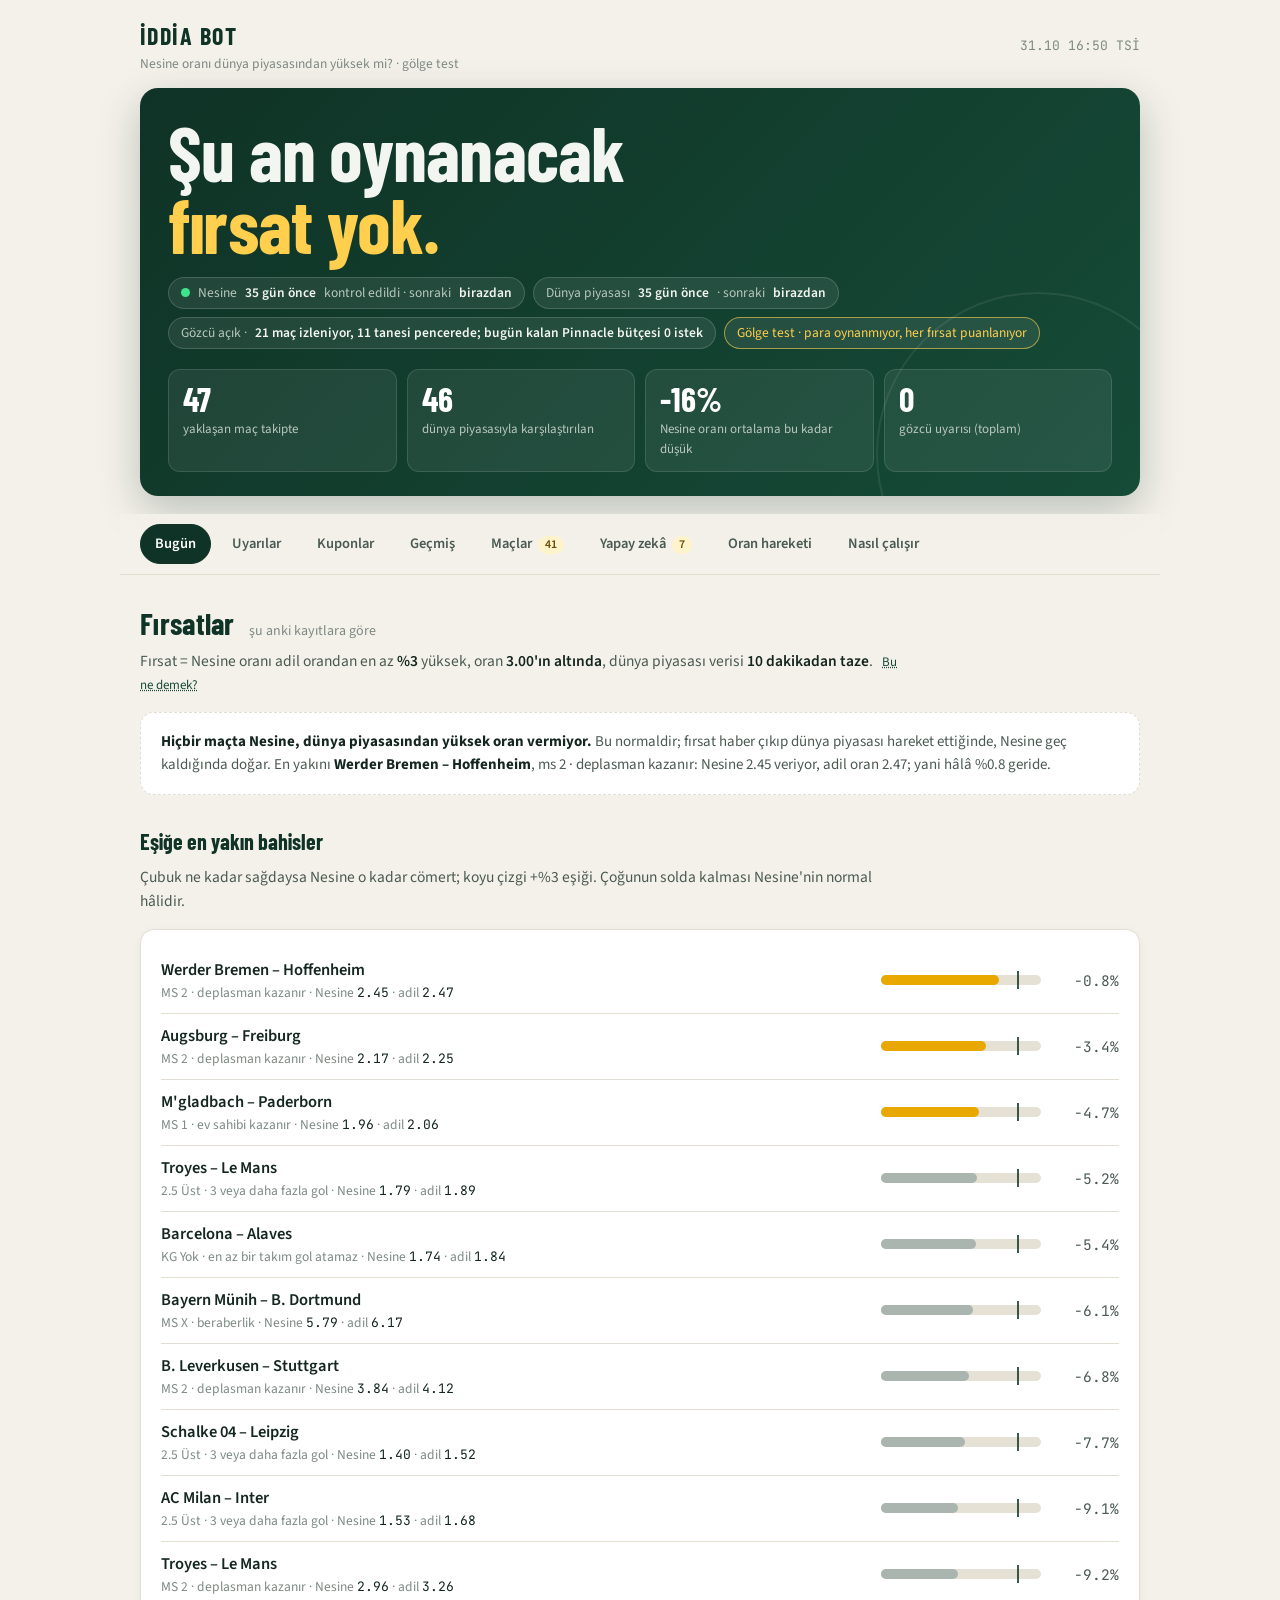
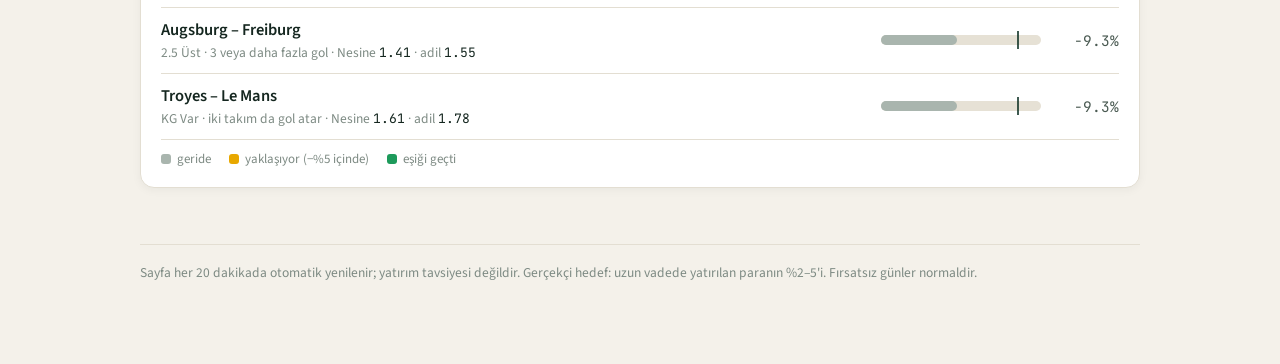
==== commit 64a9063d: "kayıt 2026-10-31 13:50" ====
--- a/docs/index.html
+++ b/docs/index.html
@@ -216,11 +216,11 @@
 details.match summary{grid-template-columns:1fr auto}details.match summary time{grid-column:1/-1}.coupon{padding:16px 14px}.coupon .meta{text-align:left}.cl .probs{grid-template-columns:repeat(3,1fr)}}
 @media (prefers-reduced-motion:reduce){*{animation:none!important;transition:none!important}.verdict,.coupon,.cl .card{opacity:1;transform:none}.meter .bar{width:var(--w)}}
 </style></head><body><div class="wrap">
-<div class="topbar"><div class="brand">İddia Bot<small>Nesine oranı dünya piyasasından yüksek mi? · gölge test</small></div><div class="clock">31.10 16:45 TSİ</div></div>
+<div class="topbar"><div class="brand">İddia Bot<small>Nesine oranı dünya piyasasından yüksek mi? · gölge test</small></div><div class="clock">31.10 16:50 TSİ</div></div>
 
 <section class="board">
   <h1 class="verdict">Şu an oynanacak<br><em>fırsat yok.</em></h1>
-  <ul class="pills"><li><span class="pulse"></span>Nesine <b class="ago" data-ts="2026-10-31T13:30:10+00:00">15 dk önce</b> kontrol edildi · sonraki <b class="nxt" data-next="2026-10-31T13:40:10+00:00">birazdan</b></li><li>Dünya piyasası <b class="ago" data-ts="2026-10-31T12:18:52+00:00">1 saat önce</b> · sonraki <b class="nxt" data-next="2026-10-31T12:20:00+00:00">birazdan</b></li><li>Gözcü açık · <b>21 maç izleniyor, 12 tanesi pencerede; bugün kalan Pinnacle bütçesi 0 istek</b></li><li class="shadow">Gölge test · para oynanmıyor, her fırsat puanlanıyor</li></ul>
+  <ul class="pills"><li><span class="pulse"></span>Nesine <b class="ago" data-ts="2026-10-31T13:50:48+00:00">0 dk önce</b> kontrol edildi · sonraki <b class="nxt" data-next="2026-10-31T14:00:48+00:00">~9 dk</b></li><li>Dünya piyasası <b class="ago" data-ts="2026-10-31T12:18:52+00:00">1 saat önce</b> · sonraki <b class="nxt" data-next="2026-10-31T12:20:00+00:00">birazdan</b></li><li>Gözcü açık · <b>21 maç izleniyor, 11 tanesi pencerede; bugün kalan Pinnacle bütçesi 0 istek</b></li><li class="shadow">Gölge test · para oynanmıyor, her fırsat puanlanıyor</li></ul>
   
 <ul class="facts">
   <li><div class="n">47</div><div class="l">yaklaşan maç takipte</div></li>
@@ -244,10 +244,10 @@
 <section class="panel on" id="p-bugun">
 <h2>Fırsatlar <small>şu anki kayıtlara göre</small></h2>
 <p class="lead">Fırsat = Nesine oranı adil orandan en az <b>%3</b> yüksek, oran <b>3.00'ın altında</b>, dünya piyasası verisi <b>10 dakikadan taze</b>. <a class="q" href="#nasil" data-go="nasil">Bu ne demek?</a></p>
-<div class="empty"><b>Hiçbir maçta Nesine, dünya piyasasından yüksek oran vermiyor.</b> Bu normaldir; fırsat haber çıkıp dünya piyasası hareket ettiğinde, Nesine geç kaldığında doğar. En yakını <b>Troyes – Le Mans</b>, 2.5 üst · 3 veya daha fazla gol: Nesine 1.79 veriyor, adil oran 1.89; yani hâlâ %5.2 geride.</div>
+<div class="empty"><b>Hiçbir maçta Nesine, dünya piyasasından yüksek oran vermiyor.</b> Bu normaldir; fırsat haber çıkıp dünya piyasası hareket ettiğinde, Nesine geç kaldığında doğar. En yakını <b>Werder Bremen – Hoffenheim</b>, ms 2 · deplasman kazanır: Nesine 2.45 veriyor, adil oran 2.47; yani hâlâ %0.8 geride.</div>
 <h3>Eşiğe en yakın bahisler</h3>
 <p class="lead">Çubuk ne kadar sağdaysa Nesine o kadar cömert; koyu çizgi +%3 eşiği. Çoğunun solda kalması Nesine'nin normal hâlidir.</p>
-<div class="card"><ul class="list"><li class="row "><div class="m"><div class="t">Troyes – Le Mans</div><div class="d">2.5 Üst · 3 veya daha fazla gol · Nesine <code>1.79</code> · adil <code>1.89</code></div></div><div class="meter "><div class="bar" style="--w:60.1%"></div><div class="tick"></div></div><div class="v">-5.2%</div></li><li class="row "><div class="m"><div class="t">Barcelona – Alaves</div><div class="d">KG Yok · en az bir takım gol atamaz · Nesine <code>1.74</code> · adil <code>1.84</code></div></div><div class="meter "><div class="bar" style="--w:59.3%"></div><div class="tick"></div></div><div class="v">-5.4%</div></li><li class="row "><div class="m"><div class="t">M&#x27;gladbach – Paderborn</div><div class="d">MS 1 · ev sahibi kazanır · Nesine <code>1.92</code> · adil <code>2.06</code></div></div><div class="meter "><div class="bar" style="--w:55.5%"></div><div class="tick"></div></div><div class="v">-6.7%</div></li><li class="row "><div class="m"><div class="t">Schalke 04 – Leipzig</div><div class="d">2.5 Üst · 3 veya daha fazla gol · Nesine <code>1.41</code> · adil <code>1.52</code></div></div><div class="meter "><div class="bar" style="--w:54.6%"></div><div class="tick"></div></div><div class="v">-7.0%</div></li><li class="row "><div class="m"><div class="t">Augsburg – Freiburg</div><div class="d">MS 2 · deplasman kazanır · Nesine <code>2.09</code> · adil <code>2.25</code></div></div><div class="meter "><div class="bar" style="--w:54.6%"></div><div class="tick"></div></div><div class="v">-7.0%</div></li><li class="row "><div class="m"><div class="t">B. Leverkusen – Stuttgart</div><div class="d">MS 2 · deplasman kazanır · Nesine <code>3.83</code> · adil <code>4.12</code></div></div><div class="meter "><div class="bar" style="--w:54.3%"></div><div class="tick"></div></div><div class="v">-7.1%</div></li><li class="row "><div class="m"><div class="t">Santander – Real Madrid</div><div class="d">KG Yok · en az bir takım gol atamaz · Nesine <code>2.39</code> · adil <code>2.57</code></div></div><div class="meter "><div class="bar" style="--w:54.2%"></div><div class="tick"></div></div><div class="v">-7.1%</div></li><li class="row "><div class="m"><div class="t">Werder Bremen – Hoffenheim</div><div class="d">MS 2 · deplasman kazanır · Nesine <code>2.27</code> · adil <code>2.47</code></div></div><div class="meter "><div class="bar" style="--w:51.4%"></div><div class="tick"></div></div><div class="v">-8.0%</div></li><li class="row "><div class="m"><div class="t">AC Milan – Inter</div><div class="d">2.5 Üst · 3 veya daha fazla gol · Nesine <code>1.53</code> · adil <code>1.68</code></div></div><div class="meter "><div class="bar" style="--w:48.3%"></div><div class="tick"></div></div><div class="v">-9.1%</div></li><li class="row "><div class="m"><div class="t">Troyes – Le Mans</div><div class="d">MS 2 · deplasman kazanır · Nesine <code>2.96</code> · adil <code>3.26</code></div></div><div class="meter "><div class="bar" style="--w:48.0%"></div><div class="tick"></div></div><div class="v">-9.2%</div></li><li class="row "><div class="m"><div class="t">Bayern Münih – B. Dortmund</div><div class="d">MS X · beraberlik · Nesine <code>5.60</code> · adil <code>6.17</code></div></div><div class="meter "><div class="bar" style="--w:47.9%"></div><div class="tick"></div></div><div class="v">-9.2%</div></li><li class="row "><div class="m"><div class="t">Augsburg – Freiburg</div><div class="d">2.5 Üst · 3 veya daha fazla gol · Nesine <code>1.41</code> · adil <code>1.55</code></div></div><div class="meter "><div class="bar" style="--w:47.6%"></div><div class="tick"></div></div><div class="v">-9.3%</div></li></ul>
+<div class="card"><ul class="list"><li class="row "><div class="m"><div class="t">Werder Bremen – Hoffenheim</div><div class="d">MS 2 · deplasman kazanır · Nesine <code>2.45</code> · adil <code>2.47</code></div></div><div class="meter near"><div class="bar" style="--w:73.5%"></div><div class="tick"></div></div><div class="v">-0.8%</div></li><li class="row "><div class="m"><div class="t">Augsburg – Freiburg</div><div class="d">MS 2 · deplasman kazanır · Nesine <code>2.17</code> · adil <code>2.25</code></div></div><div class="meter near"><div class="bar" style="--w:65.4%"></div><div class="tick"></div></div><div class="v">-3.4%</div></li><li class="row "><div class="m"><div class="t">M&#x27;gladbach – Paderborn</div><div class="d">MS 1 · ev sahibi kazanır · Nesine <code>1.96</code> · adil <code>2.06</code></div></div><div class="meter near"><div class="bar" style="--w:61.5%"></div><div class="tick"></div></div><div class="v">-4.7%</div></li><li class="row "><div class="m"><div class="t">Troyes – Le Mans</div><div class="d">2.5 Üst · 3 veya daha fazla gol · Nesine <code>1.79</code> · adil <code>1.89</code></div></div><div class="meter "><div class="bar" style="--w:60.1%"></div><div class="tick"></div></div><div class="v">-5.2%</div></li><li class="row "><div class="m"><div class="t">Barcelona – Alaves</div><div class="d">KG Yok · en az bir takım gol atamaz · Nesine <code>1.74</code> · adil <code>1.84</code></div></div><div class="meter "><div class="bar" style="--w:59.3%"></div><div class="tick"></div></div><div class="v">-5.4%</div></li><li class="row "><div class="m"><div class="t">Bayern Münih – B. Dortmund</div><div class="d">MS X · beraberlik · Nesine <code>5.79</code> · adil <code>6.17</code></div></div><div class="meter "><div class="bar" style="--w:57.2%"></div><div class="tick"></div></div><div class="v">-6.1%</div></li><li class="row "><div class="m"><div class="t">B. Leverkusen – Stuttgart</div><div class="d">MS 2 · deplasman kazanır · Nesine <code>3.84</code> · adil <code>4.12</code></div></div><div class="meter "><div class="bar" style="--w:55.0%"></div><div class="tick"></div></div><div class="v">-6.8%</div></li><li class="row "><div class="m"><div class="t">Schalke 04 – Leipzig</div><div class="d">2.5 Üst · 3 veya daha fazla gol · Nesine <code>1.40</code> · adil <code>1.52</code></div></div><div class="meter "><div class="bar" style="--w:52.6%"></div><div class="tick"></div></div><div class="v">-7.7%</div></li><li class="row "><div class="m"><div class="t">AC Milan – Inter</div><div class="d">2.5 Üst · 3 veya daha fazla gol · Nesine <code>1.53</code> · adil <code>1.68</code></div></div><div class="meter "><div class="bar" style="--w:48.3%"></div><div class="tick"></div></div><div class="v">-9.1%</div></li><li class="row "><div class="m"><div class="t">Troyes – Le Mans</div><div class="d">MS 2 · deplasman kazanır · Nesine <code>2.96</code> · adil <code>3.26</code></div></div><div class="meter "><div class="bar" style="--w:48.0%"></div><div class="tick"></div></div><div class="v">-9.2%</div></li><li class="row "><div class="m"><div class="t">Augsburg – Freiburg</div><div class="d">2.5 Üst · 3 veya daha fazla gol · Nesine <code>1.41</code> · adil <code>1.55</code></div></div><div class="meter "><div class="bar" style="--w:47.6%"></div><div class="tick"></div></div><div class="v">-9.3%</div></li><li class="row "><div class="m"><div class="t">Troyes – Le Mans</div><div class="d">KG Var · iki takım da gol atar · Nesine <code>1.61</code> · adil <code>1.78</code></div></div><div class="meter "><div class="bar" style="--w:47.4%"></div><div class="tick"></div></div><div class="v">-9.3%</div></li></ul>
 <div class="legend"><span><i style="background:#A9B5AE"></i>geride</span><span><i style="background:var(--sodium)"></i>yaklaşıyor (−%5 içinde)</span><span><i style="background:var(--signal)"></i>eşiği geçti</span></div></div>
 </section>
 
@@ -263,47 +263,47 @@
 <div class="grid">
 <article class="coupon combo" style="animation-delay:0.50s">
   <div class="top"><div class="title">#13 · En güvenli</div><div class="meta">3 maç · en yüksek gelme ihtimali</div></div>
-  <ul class="legs"><li><div>Barcelona – Alaves<small><span class="pb">2.5 Üst</span>Cmt 31.10 23:00</small></div><div class="p">%80</div><div class="o">1.07</div></li><li><div>Amed Sportif – Eyüpspor<small><span class="pb">Ev</span>Paz 01.11 13:30</small></div><div class="p">%78</div><div class="o">1.13</div></li><li><div>Santander – Real Madrid<small><span class="pb">Deplasman</span>Paz 01.11 18:15</small></div><div class="p">%81</div><div class="o">1.11</div></li></ul>
+  <ul class="legs"><li><div>Barcelona – Alaves<small><span class="pb">2.5 Üst</span>Cmt 31.10 23:00</small></div><div class="p">%80</div><div class="o">1.07</div></li><li><div>Amed Sportif – Eyüpspor<small><span class="pb">Ev</span>Paz 01.11 13:30</small></div><div class="p">%78</div><div class="o">1.13</div></li><li><div>Santander – Real Madrid<small><span class="pb">Deplasman</span>Paz 01.11 18:15</small></div><div class="p">%81</div><div class="o">1.08</div></li></ul>
   <dl>
-    <dt>Toplam oran</dt><dd>1.34</dd>
+    <dt>Toplam oran</dt><dd>1.31</dd>
     <dt>Gelme ihtimali</dt><dd>%50</dd>
     <dt>Bu ihtimale denk adil oran</dt><dd>1.99</dd>
-    <dt>Beklenen değer</dt><dd class="bad">-32%</dd>
+    <dt>Beklenen değer</dt><dd class="bad">-34%</dd>
   </dl>
-  <div class="status warn">Nesine'nin en küçük kuponu 50 TL. Bu kupona 50 TL yatırılırsa tutarsa <b>67 TL</b> öder; uzun vadede her 50 TL'nin yaklaşık <b>16 TL'si kaybedilir</b>.</div>
+  <div class="status warn">Nesine'nin en küçük kuponu 50 TL. Bu kupona 50 TL yatırılırsa tutarsa <b>65 TL</b> öder; uzun vadede her 50 TL'nin yaklaşık <b>17 TL'si kaybedilir</b>.</div>
 </article>
 <article class="coupon combo" style="animation-delay:0.60s">
   <div class="top"><div class="title">#14 · En güvenli</div><div class="meta">4 maç · en yüksek gelme ihtimali</div></div>
-  <ul class="legs"><li><div>Bayern Münih – B. Dortmund<small><span class="pb">2.5 Üst</span>Cmt 31.10 20:30</small></div><div class="p">%77</div><div class="o">1.13</div></li><li><div>Barcelona – Alaves<small><span class="pb">2.5 Üst</span>Cmt 31.10 23:00</small></div><div class="p">%80</div><div class="o">1.07</div></li><li><div>Amed Sportif – Eyüpspor<small><span class="pb">Ev</span>Paz 01.11 13:30</small></div><div class="p">%78</div><div class="o">1.13</div></li><li><div>Santander – Real Madrid<small><span class="pb">Deplasman</span>Paz 01.11 18:15</small></div><div class="p">%81</div><div class="o">1.11</div></li></ul>
+  <ul class="legs"><li><div>Bayern Münih – B. Dortmund<small><span class="pb">2.5 Üst</span>Cmt 31.10 20:30</small></div><div class="p">%77</div><div class="o">1.14</div></li><li><div>Barcelona – Alaves<small><span class="pb">2.5 Üst</span>Cmt 31.10 23:00</small></div><div class="p">%80</div><div class="o">1.07</div></li><li><div>Amed Sportif – Eyüpspor<small><span class="pb">Ev</span>Paz 01.11 13:30</small></div><div class="p">%78</div><div class="o">1.13</div></li><li><div>Santander – Real Madrid<small><span class="pb">Deplasman</span>Paz 01.11 18:15</small></div><div class="p">%81</div><div class="o">1.08</div></li></ul>
   <dl>
-    <dt>Toplam oran</dt><dd>1.52</dd>
+    <dt>Toplam oran</dt><dd>1.49</dd>
     <dt>Gelme ihtimali</dt><dd>%39</dd>
     <dt>Bu ihtimale denk adil oran</dt><dd>2.57</dd>
-    <dt>Beklenen değer</dt><dd class="bad">-41%</dd>
+    <dt>Beklenen değer</dt><dd class="bad">-42%</dd>
   </dl>
-  <div class="status warn">Nesine'nin en küçük kuponu 50 TL. Bu kupona 50 TL yatırılırsa tutarsa <b>76 TL</b> öder; uzun vadede her 50 TL'nin yaklaşık <b>21 TL'si kaybedilir</b>.</div>
+  <div class="status warn">Nesine'nin en küçük kuponu 50 TL. Bu kupona 50 TL yatırılırsa tutarsa <b>74 TL</b> öder; uzun vadede her 50 TL'nin yaklaşık <b>21 TL'si kaybedilir</b>.</div>
 </article>
 <article class="coupon combo" style="animation-delay:0.70s">
   <div class="top"><div class="title">#15 · En güvenli</div><div class="meta">5 maç · en yüksek gelme ihtimali</div></div>
-  <ul class="legs"><li><div>Bayern Münih – B. Dortmund<small><span class="pb">2.5 Üst</span>Cmt 31.10 20:30</small></div><div class="p">%77</div><div class="o">1.13</div></li><li><div>Barcelona – Alaves<small><span class="pb">2.5 Üst</span>Cmt 31.10 23:00</small></div><div class="p">%80</div><div class="o">1.07</div></li><li><div>Amed Sportif – Eyüpspor<small><span class="pb">Ev</span>Paz 01.11 13:30</small></div><div class="p">%78</div><div class="o">1.13</div></li><li><div>Como 1907 – Venezia<small><span class="pb">Ev</span>Paz 01.11 14:30</small></div><div class="p">%76</div><div class="o">1.15</div></li><li><div>Santander – Real Madrid<small><span class="pb">Deplasman</span>Paz 01.11 18:15</small></div><div class="p">%81</div><div class="o">1.11</div></li></ul>
+  <ul class="legs"><li><div>Bayern Münih – B. Dortmund<small><span class="pb">2.5 Üst</span>Cmt 31.10 20:30</small></div><div class="p">%77</div><div class="o">1.14</div></li><li><div>Barcelona – Alaves<small><span class="pb">2.5 Üst</span>Cmt 31.10 23:00</small></div><div class="p">%80</div><div class="o">1.07</div></li><li><div>Amed Sportif – Eyüpspor<small><span class="pb">Ev</span>Paz 01.11 13:30</small></div><div class="p">%78</div><div class="o">1.13</div></li><li><div>Como 1907 – Venezia<small><span class="pb">Ev</span>Paz 01.11 14:30</small></div><div class="p">%76</div><div class="o">1.15</div></li><li><div>Santander – Real Madrid<small><span class="pb">Deplasman</span>Paz 01.11 18:15</small></div><div class="p">%81</div><div class="o">1.08</div></li></ul>
   <dl>
-    <dt>Toplam oran</dt><dd>1.74</dd>
+    <dt>Toplam oran</dt><dd>1.71</dd>
     <dt>Gelme ihtimali</dt><dd>%29</dd>
     <dt>Bu ihtimale denk adil oran</dt><dd>3.39</dd>
-    <dt>Beklenen değer</dt><dd class="bad">-49%</dd>
+    <dt>Beklenen değer</dt><dd class="bad">-50%</dd>
   </dl>
-  <div class="status warn">Nesine'nin en küçük kuponu 50 TL. Bu kupona 50 TL yatırılırsa tutarsa <b>87 TL</b> öder; uzun vadede her 50 TL'nin yaklaşık <b>24 TL'si kaybedilir</b>.</div>
+  <div class="status warn">Nesine'nin en küçük kuponu 50 TL. Bu kupona 50 TL yatırılırsa tutarsa <b>86 TL</b> öder; uzun vadede her 50 TL'nin yaklaşık <b>25 TL'si kaybedilir</b>.</div>
 </article>
 <article class="coupon combo" style="animation-delay:0.80s">
   <div class="top"><div class="title">#12 · Dengeli</div><div class="meta">3 maç · bacak oranları 1.50–2.50</div></div>
-  <ul class="legs"><li><div>Man. City – Brighton<small><span class="pb">Ev</span>Cmt 31.10 18:00</small></div><div class="p">%57</div><div class="o">1.51</div></li><li><div>AC Milan – Inter<small><span class="pb">2.5 Üst</span>Cmt 31.10 22:45</small></div><div class="p">%59</div><div class="o">1.53</div></li><li><div>Amed Sportif – Eyüpspor<small><span class="pb">KG Yok</span>Paz 01.11 13:30</small></div><div class="p">%58</div><div class="o">1.54</div></li></ul>
+  <ul class="legs"><li><div>Man. City – Brighton<small><span class="pb">Ev</span>Cmt 31.10 18:00</small></div><div class="p">%57</div><div class="o">1.54</div></li><li><div>AC Milan – Inter<small><span class="pb">2.5 Üst</span>Cmt 31.10 22:45</small></div><div class="p">%59</div><div class="o">1.53</div></li><li><div>Amed Sportif – Eyüpspor<small><span class="pb">KG Yok</span>Paz 01.11 13:30</small></div><div class="p">%58</div><div class="o">1.54</div></li></ul>
   <dl>
-    <dt>Toplam oran</dt><dd>3.56</dd>
+    <dt>Toplam oran</dt><dd>3.63</dd>
     <dt>Gelme ihtimali</dt><dd>%19</dd>
     <dt>Bu ihtimale denk adil oran</dt><dd>5.15</dd>
-    <dt>Beklenen değer</dt><dd class="bad">-31%</dd>
+    <dt>Beklenen değer</dt><dd class="bad">-30%</dd>
   </dl>
-  <div class="status warn">Nesine'nin en küçük kuponu 50 TL. Bu kupona 50 TL yatırılırsa tutarsa <b>178 TL</b> öder; uzun vadede her 50 TL'nin yaklaşık <b>15 TL'si kaybedilir</b>.</div>
+  <div class="status warn">Nesine'nin en küçük kuponu 50 TL. Bu kupona 50 TL yatırılırsa tutarsa <b>181 TL</b> öder; uzun vadede her 50 TL'nin yaklaşık <b>15 TL'si kaybedilir</b>.</div>
 </article></div>
 </section>
 
@@ -347,44 +347,44 @@
 <h2>Yaklaşan maçlar <small>üç görüş yan yana · 48 saat</small></h2>
 <p class="lead">Maça tıklayın: Nesine oranı · <b>Piyasa</b> ihtimali · <b>İstatistik</b> ihtimali · <b>Yapay zekâ</b> ihtimali · Değer. Altında iki takımın son maçları. <a class="q" href="#nasil" data-go="nasil">Üç görüş nedir?</a></p>
 
-<details class="match"><summary><time>Cmt 31.10 17:00</time><div><div class="tm">Bologna – AC Monza</div><div class="lg">İtalya Serie A</div></div><span class="tag">en iyisi -10.8%</span></summary>
-<div class="views"><table><tr><th>Bahis</th><th>Nesine</th><th>Piyasa</th><th>İstatistik</th><th>Yapay zekâ</th><th>Değer</th></tr><tr><td>MS 1 · ev sahibi kazanır</td><td>1.46</td><td>%57</td><td>%58</td><td class="dim">—</td><td class="">-16.8%</td></tr><tr><td>MS X · beraberlik</td><td>3.50</td><td>%24</td><td>%21</td><td class="dim">—</td><td class="">-17.0%</td></tr><tr><td>MS 2 · deplasman kazanır</td><td>4.62</td><td>%19</td><td>%21</td><td class="dim">—</td><td class="">-10.8%</td></tr><tr><td>2.5 Alt · 2 veya daha az gol</td><td>1.77</td><td>%47</td><td>%39</td><td class="dim">—</td><td class="">-16.0%</td></tr><tr><td>2.5 Üst · 3 veya daha fazla gol</td><td>1.61</td><td>%53</td><td>%61</td><td class="dim">—</td><td class="">-15.4%</td></tr><tr><td>KG Var · iki takım da gol atar</td><td>1.63</td><td>%52</td><td>%59</td><td class="dim">—</td><td class="">-15.8%</td></tr><tr><td>KG Yok · en az bir takım gol atamaz</td><td>1.74</td><td>%48</td><td>%41</td><td class="dim">—</td><td class="">-15.9%</td></tr></table>
+<details class="match"><summary><time>Cmt 31.10 17:00</time><div><div class="tm">Bologna – AC Monza</div><div class="lg">İtalya Serie A</div></div><span class="tag">en iyisi -13.2%</span></summary>
+<div class="views"><table><tr><th>Bahis</th><th>Nesine</th><th>Piyasa</th><th>İstatistik</th><th>Yapay zekâ</th><th>Değer</th></tr><tr><td>MS 1 · ev sahibi kazanır</td><td>1.48</td><td>%57</td><td>%58</td><td class="dim">—</td><td class="">-15.6%</td></tr><tr><td>MS X · beraberlik</td><td>3.45</td><td>%24</td><td>%21</td><td class="dim">—</td><td class="">-18.2%</td></tr><tr><td>MS 2 · deplasman kazanır</td><td>4.50</td><td>%19</td><td>%21</td><td class="dim">—</td><td class="">-13.2%</td></tr><tr><td>2.5 Alt · 2 veya daha az gol</td><td>1.72</td><td>%47</td><td>%39</td><td class="dim">—</td><td class="">-18.4%</td></tr><tr><td>2.5 Üst · 3 veya daha fazla gol</td><td>1.65</td><td>%53</td><td>%61</td><td class="dim">—</td><td class="">-13.3%</td></tr><tr><td>KG Var · iki takım da gol atar</td><td>1.66</td><td>%52</td><td>%59</td><td class="dim">—</td><td class="">-14.2%</td></tr><tr><td>KG Yok · en az bir takım gol atamaz</td><td>1.71</td><td>%48</td><td>%41</td><td class="dim">—</td><td class="">-17.4%</td></tr></table>
 <p class="why"><b>Bologna</b> son 10 maçta: 3 galibiyet, maç başı 1.2 gol attı / 1.3 yedi, KG %50, 3+ gol %40. <b>AC Monza</b> son 10 maçta: 2 galibiyet, maç başı 1.6 gol attı / 2.3 yedi, KG %80, 3+ gol %80.</p>
 <div class="abs espn"><div class="plabel"><b>Gol atması en olası</b> · sezon verisi (ESPN)</div><div class="chips"><details class="chip goal"><summary>⚽ Samuel Mbangula <small>Bologna · 3 gol</small></summary><div class="pop"><div><b>Sezon:</b> 4 maç, 3 gol, 0 asist</div><div><b>Maç başı gol:</b> 0.75</div><div><b>Toplam şut:</b> 0</div></div></details><details class="chip goal"><summary>⚽ Federico Bernardeschi <small>Bologna · 2 gol</small></summary><div class="pop"><div><b>Sezon:</b> 9 maç, 2 gol, 0 asist</div><div><b>Maç başı gol:</b> 0.22</div><div><b>Toplam şut:</b> 18</div></div></details><details class="chip goal"><summary>⚽ Gustavo Varela <small>Monza · 8 gol</small></summary><div class="pop"><div><b>Sezon:</b> 8 maç, 8 gol, 0 asist</div><div><b>Maç başı gol:</b> 1.00</div><div><b>Toplam şut:</b> 22</div></div></details><details class="chip goal"><summary>⚽ Jay Robinson <small>Monza · 2 gol</small></summary><div class="pop"><div><b>Sezon:</b> 7 maç, 2 gol, 0 asist</div><div><b>Maç başı gol:</b> 0.29</div><div><b>Toplam şut:</b> 0</div></div></details></div><div class="plabel" style="margin-top:10px"><b>Açıklanan kadro</b> · ESPN</div><details class="lineup"><summary><b>Bologna</b> · 3-4-2-1 · ilk 11 açıklandı</summary><div class="pop2"><div><b>İlk 11:</b> Lukasz Skorupski, Nicoló Casale, Arthur Theate, Martin Vitík, Tommaso Pobega, Lewis Ferguson, Juan Miranda, Nadir Zortea, Jens Odgaard, Nicolò Cambiaghi, Federico Bernardeschi</div><div><b>Yedek:</b> Matteo Darmian, Oussama El Azzouzi, Riccardo Orsolini, Marco Libra, Nikola Moro, Massimo Pessina, Mikel Amondarain, Eivind Helland, Artem Dovbyk, Ukko Happonen, Samuel Mbangula, Rahim Alhassane, Torbjørn Heggem</div></div></details><details class="lineup"><summary><b>Monza</b> · 3-4-2-1 · ilk 11 açıklandı</summary><div class="pop2"><div><b>İlk 11:</b> Noel Törnqvist, Lorenzo Lucchesi, Saba Goglichidze, Eddy Kouadio, Leonardo Colombo, Manga Foe Ondoa, Ricardo Mangas, Samuele Birindelli, Gustavo Varela, Exequiel Zeballos, Dany Mota</div><div><b>Yedek:</b> Jay Robinson, Aljaz Strajnar, Cyril Ngonge, Patrick Ciurria, Adam Bakoune, Andrea Colpani, Valentin Antov, Demba Thiam, Omari Forson, Mathis Mout, Andrea Carboni, Patrick Cutrone, Ebenezer Akinsanmiro, Idrissa Touré</div></div></details><div class="plabel" style="margin-top:10px"><b>Son 5 maç</b> (G galibiyet · B beraberlik · M mağlubiyet, en eski → en yeni)</div><div class="l5"><b>Bologna</b> <span class="r5 D">B</span> <span class="r5 W">G</span> <span class="r5 L">M</span> <span class="r5 W">G</span> <span class="r5 W">G</span> · <b>Monza</b> <span class="r5 D">B</span> <span class="r5 L">M</span> <span class="r5 W">G</span> <span class="r5 L">M</span> <span class="r5 L">M</span></div></div>
 <p class="acc">İsabet geçmişi (5.200 maç): <b>piyasa</b> ±2 puan kalibre · <b>istatistik</b> piyasadan daha az isabetli, tek başına izlenirse geçmişte −12% · <b>Yapay zekâ</b> 3 maçta ölçüldü: isabet puanı 0.319, piyasa 0.250 (küçük iyi) — piyasa önde; 100 maçtan önce yorum yapmayın (✓ = piyasayla 5 puan içinde uyuşuyor).</p>
 </div></details>
-<details class="match"><summary><time>Cmt 31.10 17:30</time><div><div class="tm">B. Leverkusen – Stuttgart</div><div class="lg">Almanya Bundesliga</div></div><span class="tag">en iyisi -7.1%</span></summary>
-<div class="views"><table><tr><th>Bahis</th><th>Nesine</th><th>Piyasa</th><th>İstatistik</th><th>Yapay zekâ</th><th>Değer</th></tr><tr><td>MS 1 · ev sahibi kazanır</td><td>1.47</td><td>%54</td><td>%54</td><td class="dim">—</td><td class="">-20.1%</td></tr><tr><td>MS X · beraberlik</td><td>4.05</td><td>%21</td><td>%20</td><td class="dim">—</td><td class="">-13.4%</td></tr><tr><td>MS 2 · deplasman kazanır</td><td>3.83</td><td>%24</td><td>%26</td><td class="dim">—</td><td class="">-7.1%</td></tr><tr><td>2.5 Alt · 2 veya daha az gol</td><td>3.08</td><td>%25</td><td>%28</td><td class="dim">—</td><td class="">-22.3%</td></tr><tr><td>2.5 Üst · 3 veya daha fazla gol</td><td>1.16</td><td>%75</td><td>%72</td><td class="dim">—</td><td class="">-13.3%</td></tr><tr><td>KG Var · iki takım da gol atar</td><td>1.21</td><td>%71</td><td>%70</td><td class="dim">—</td><td class="">-13.6%</td></tr><tr><td>KG Yok · en az bir takım gol atamaz</td><td>2.73</td><td>%29</td><td>%30</td><td class="dim">—</td><td class="">-22.0%</td></tr></table>
+<details class="match"><summary><time>Cmt 31.10 17:30</time><div><div class="tm">B. Leverkusen – Stuttgart</div><div class="lg">Almanya Bundesliga</div></div><span class="tag">en iyisi -6.8%</span></summary>
+<div class="views"><table><tr><th>Bahis</th><th>Nesine</th><th>Piyasa</th><th>İstatistik</th><th>Yapay zekâ</th><th>Değer</th></tr><tr><td>MS 1 · ev sahibi kazanır</td><td>1.47</td><td>%54</td><td>%54</td><td class="dim">—</td><td class="">-20.1%</td></tr><tr><td>MS X · beraberlik</td><td>4.01</td><td>%21</td><td>%20</td><td class="dim">—</td><td class="">-14.3%</td></tr><tr><td>MS 2 · deplasman kazanır</td><td>3.84</td><td>%24</td><td>%26</td><td class="dim">—</td><td class="">-6.8%</td></tr><tr><td>2.5 Alt · 2 veya daha az gol</td><td>3.07</td><td>%25</td><td>%28</td><td class="dim">—</td><td class="">-22.6%</td></tr><tr><td>2.5 Üst · 3 veya daha fazla gol</td><td>1.16</td><td>%75</td><td>%72</td><td class="dim">—</td><td class="">-13.3%</td></tr><tr><td>KG Var · iki takım da gol atar</td><td>1.21</td><td>%71</td><td>%70</td><td class="dim">—</td><td class="">-13.6%</td></tr><tr><td>KG Yok · en az bir takım gol atamaz</td><td>2.74</td><td>%29</td><td>%30</td><td class="dim">—</td><td class="">-21.7%</td></tr></table>
 <p class="why"><b>B. Leverkusen</b> son 10 maçta: 5 galibiyet, maç başı 2.2 gol attı / 1.7 yedi, KG %70, 3+ gol %80. <b>Stuttgart</b> son 10 maçta: 3 galibiyet, maç başı 1.8 gol attı / 1.9 yedi, KG %70, 3+ gol %70.</p>
 <div class="abs espn"><div class="plabel"><b>Gol atması en olası</b> · sezon verisi (ESPN)</div><div class="chips"><details class="chip goal"><summary>⚽ Patrik Schick <small>Bayer Leverkusen · 6 gol</small></summary><div class="pop"><div><b>Sezon:</b> 7 maç, 6 gol, 2 asist</div><div><b>Maç başı gol:</b> 0.86</div><div><b>Toplam şut:</b> 25</div></div></details><details class="chip goal"><summary>⚽ Ibrahim Maza <small>Bayer Leverkusen · 2 gol</small></summary><div class="pop"><div><b>Sezon:</b> 7 maç, 2 gol, 2 asist</div><div><b>Maç başı gol:</b> 0.29</div><div><b>Toplam şut:</b> 22</div></div></details><details class="chip goal"><summary>⚽ Ermedin Demirovic <small>VfB Stuttgart · 3 gol</small></summary><div class="pop"><div><b>Sezon:</b> 7 maç, 3 gol, 0 asist</div><div><b>Maç başı gol:</b> 0.43</div><div><b>Toplam şut:</b> 21</div></div></details><details class="chip goal"><summary>⚽ Josha Vagnoman <small>VfB Stuttgart · 2 gol</small> <small style="color:#8a3d12">· kadroda değil</small></summary><div class="pop"><div><b>Sezon:</b> 6 maç, 2 gol, 0 asist</div><div><b>Maç başı gol:</b> 0.33</div><div><b>Toplam şut:</b> 0</div></div></details></div><div class="plabel" style="margin-top:10px"><b>Açıklanan kadro</b> · ESPN</div><details class="lineup"><summary><b>Bayer Leverkusen</b> · 4-2-3-1 · ilk 11 açıklandı</summary><div class="pop2"><div><b>İlk 11:</b> Mark Flekken, Facundo Medina, Edmond Tapsoba, Jarell Quansah, Miguel Gutiérrez, Ezequiel Fernández, Lucas Vázquez, Aleix García, Afonso Moreira, Ibrahim Maza, Patrik Schick</div><div><b>Yedek:</b> Janis Blaswich, Kenan Doganay, Malik Tillman, Tim Oermann, Robert Andrich, Dustin Buck, Victor Boniface, Jonas Hofmann, Montrell Culbreath</div></div></details><details class="lineup"><summary><b>VfB Stuttgart</b> · 3-4-2-1 · ilk 11 açıklandı</summary><div class="pop2"><div><b>İlk 11:</b> Dennis Seimen, Ramon Hendriks, Jeff Chabot, Luca Jaquez, Bilal El Khannouss, Jamie Leweling, Deniz Undav, Grischa Prömel, Chris Führich, Atakan Karazor, Ermedin Demirovic</div><div><b>Yedek:</b> Finn Jeltsch, Tiago Tomás, Nikolas Nartey, Maximilian Mittelstädt, Yanik Spalt, Ameen Al Dakhil, Fabian Bredlow, Lorenz Assignon, Dzenan Pejcinovic</div></div></details><div class="plabel" style="margin-top:10px"><b>Son 5 maç</b> (G galibiyet · B beraberlik · M mağlubiyet, en eski → en yeni)</div><div class="l5"><b>Bayer Leverkusen</b> <span class="r5 W">G</span> <span class="r5 W">G</span> <span class="r5 W">G</span> <span class="r5 L">M</span> <span class="r5 W">G</span> · <b>VfB Stuttgart</b> <span class="r5 W">G</span> <span class="r5 L">M</span> <span class="r5 D">B</span> <span class="r5 L">M</span> <span class="r5 W">G</span></div></div>
 <p class="acc">İsabet geçmişi (5.200 maç): <b>piyasa</b> ±2 puan kalibre · <b>istatistik</b> piyasadan daha az isabetli, tek başına izlenirse geçmişte −12% · <b>Yapay zekâ</b> 3 maçta ölçüldü: isabet puanı 0.319, piyasa 0.250 (küçük iyi) — piyasa önde; 100 maçtan önce yorum yapmayın (✓ = piyasayla 5 puan içinde uyuşuyor).</p>
 </div></details>
-<details class="match"><summary><time>Cmt 31.10 17:30</time><div><div class="tm">Werder Bremen – Hoffenheim</div><div class="lg">Almanya Bundesliga</div></div><span class="tag">en iyisi -8.0%</span></summary>
-<div class="views"><table><tr><th>Bahis</th><th>Nesine</th><th>Piyasa</th><th>İstatistik</th><th>Yapay zekâ</th><th>Değer</th></tr><tr><td>MS 1 · ev sahibi kazanır</td><td>2.19</td><td>%35</td><td>%40</td><td class="dim">—</td><td class="">-22.6%</td></tr><tr><td>MS X · beraberlik</td><td>3.44</td><td>%24</td><td>%22</td><td class="dim">—</td><td class="">-16.9%</td></tr><tr><td>MS 2 · deplasman kazanır</td><td>2.27</td><td>%41</td><td>%38</td><td class="dim">—</td><td class="">-8.0%</td></tr><tr><td>2.5 Alt · 2 veya daha az gol</td><td>2.62</td><td>%31</td><td>%30</td><td class="dim">—</td><td class="">-18.3%</td></tr><tr><td>2.5 Üst · 3 veya daha fazla gol</td><td>1.24</td><td>%69</td><td>%70</td><td class="dim">—</td><td class="">-14.7%</td></tr><tr><td>KG Var · iki takım da gol atar</td><td>1.22</td><td>%69</td><td>%70</td><td class="dim">—</td><td class="">-16.0%</td></tr><tr><td>KG Yok · en az bir takım gol atamaz</td><td>2.72</td><td>%31</td><td>%30</td><td class="dim">—</td><td class="">-15.4%</td></tr></table>
+<details class="match"><summary><time>Cmt 31.10 17:30</time><div><div class="tm">Werder Bremen – Hoffenheim</div><div class="lg">Almanya Bundesliga</div></div><span class="tag">en iyisi -0.8%</span></summary>
+<div class="views"><table><tr><th>Bahis</th><th>Nesine</th><th>Piyasa</th><th>İstatistik</th><th>Yapay zekâ</th><th>Değer</th></tr><tr><td>MS 1 · ev sahibi kazanır</td><td>2.03</td><td>%35</td><td>%40</td><td class="dim">—</td><td class="">-28.3%</td></tr><tr><td>MS X · beraberlik</td><td>3.49</td><td>%24</td><td>%22</td><td class="dim">—</td><td class="">-15.7%</td></tr><tr><td>MS 2 · deplasman kazanır</td><td>2.45</td><td>%41</td><td>%38</td><td class="dim">—</td><td class="">-0.8%</td></tr><tr><td>2.5 Alt · 2 veya daha az gol</td><td>2.62</td><td>%31</td><td>%30</td><td class="dim">—</td><td class="">-18.3%</td></tr><tr><td>2.5 Üst · 3 veya daha fazla gol</td><td>1.24</td><td>%69</td><td>%70</td><td class="dim">—</td><td class="">-14.7%</td></tr><tr><td>KG Var · iki takım da gol atar</td><td>1.22</td><td>%69</td><td>%70</td><td class="dim">—</td><td class="">-16.0%</td></tr><tr><td>KG Yok · en az bir takım gol atamaz</td><td>2.71</td><td>%31</td><td>%30</td><td class="dim">—</td><td class="">-15.7%</td></tr></table>
 <p class="why"><b>Werder Bremen</b> son 10 maçta: 3 galibiyet, maç başı 1.6 gol attı / 2.0 yedi, KG %80, 3+ gol %70. <b>Hoffenheim</b> son 10 maçta: 4 galibiyet, maç başı 1.8 gol attı / 2.1 yedi, KG %70, 3+ gol %90.</p>
 <div class="abs espn"><div class="plabel"><b>Gol atması en olası</b> · sezon verisi (ESPN)</div><div class="chips"><details class="chip goal"><summary>⚽ Niclas Füllkrug <small>Werder Bremen · 8 gol</small></summary><div class="pop"><div><b>Sezon:</b> 7 maç, 8 gol, 0 asist</div><div><b>Maç başı gol:</b> 1.14</div><div><b>Toplam şut:</b> 23</div></div></details><details class="chip goal"><summary>⚽ Marco Grüll <small>Werder Bremen · 2 gol</small></summary><div class="pop"><div><b>Sezon:</b> 7 maç, 2 gol, 5 asist</div><div><b>Maç başı gol:</b> 0.29</div><div><b>Toplam şut:</b> 14</div></div></details><details class="chip goal"><summary>⚽ Adam Hlozek <small>TSG Hoffenheim · 2 gol</small></summary><div class="pop"><div><b>Sezon:</b> 7 maç, 2 gol, 0 asist</div><div><b>Maç başı gol:</b> 0.29</div><div><b>Toplam şut:</b> 19</div></div></details><details class="chip goal"><summary>⚽ Bambasé Conté <small>TSG Hoffenheim · 2 gol</small></summary><div class="pop"><div><b>Sezon:</b> 7 maç, 2 gol, 2 asist</div><div><b>Maç başı gol:</b> 0.29</div><div><b>Toplam şut:</b> 13</div></div></details></div><div class="plabel" style="margin-top:10px"><b>Son 5 maç</b> (G galibiyet · B beraberlik · M mağlubiyet, en eski → en yeni)</div><div class="l5"><b>Werder Bremen</b> <span class="r5 W">G</span> <span class="r5 D">B</span> <span class="r5 D">B</span> <span class="r5 W">G</span> <span class="r5 L">M</span> · <b>TSG Hoffenheim</b> <span class="r5 L">M</span> <span class="r5 W">G</span> <span class="r5 W">G</span> <span class="r5 W">G</span> <span class="r5 L">M</span></div></div>
 <p class="acc">İsabet geçmişi (5.200 maç): <b>piyasa</b> ±2 puan kalibre · <b>istatistik</b> piyasadan daha az isabetli, tek başına izlenirse geçmişte −12% · <b>Yapay zekâ</b> 3 maçta ölçüldü: isabet puanı 0.319, piyasa 0.250 (küçük iyi) — piyasa önde; 100 maçtan önce yorum yapmayın (✓ = piyasayla 5 puan içinde uyuşuyor).</p>
 </div></details>
-<details class="match"><summary><time>Cmt 31.10 17:30</time><div><div class="tm">M&#x27;gladbach – Paderborn</div><div class="lg">Almanya Bundesliga</div></div><span class="tag">en iyisi -6.7%</span></summary>
-<div class="views"><table><tr><th>Bahis</th><th>Nesine</th><th>Piyasa</th><th>İstatistik</th><th>Yapay zekâ</th><th>Değer</th></tr><tr><td>MS 1 · ev sahibi kazanır</td><td>1.92</td><td>%49</td><td>%44</td><td class="dim">—</td><td class="">-6.7%</td></tr><tr><td>MS X · beraberlik</td><td>3.35</td><td>%24</td><td>%25</td><td class="dim">—</td><td class="">-19.4%</td></tr><tr><td>MS 2 · deplasman kazanır</td><td>2.72</td><td>%27</td><td>%31</td><td class="dim">—</td><td class="">-25.7%</td></tr><tr><td>2.5 Alt · 2 veya daha az gol</td><td>2.21</td><td>%36</td><td>%48</td><td class="dim">—</td><td class="">-19.5%</td></tr><tr><td>2.5 Üst · 3 veya daha fazla gol</td><td>1.36</td><td>%64</td><td>%52</td><td class="dim">—</td><td class="">-13.5%</td></tr><tr><td>KG Var · iki takım da gol atar</td><td>1.32</td><td>%64</td><td>%55</td><td class="dim">—</td><td class="">-15.9%</td></tr><tr><td>KG Yok · en az bir takım gol atamaz</td><td>2.34</td><td>%36</td><td>%45</td><td class="dim">—</td><td class="">-15.1%</td></tr></table>
+<details class="match"><summary><time>Cmt 31.10 17:30</time><div><div class="tm">M&#x27;gladbach – Paderborn</div><div class="lg">Almanya Bundesliga</div></div><span class="tag">en iyisi -4.7%</span></summary>
+<div class="views"><table><tr><th>Bahis</th><th>Nesine</th><th>Piyasa</th><th>İstatistik</th><th>Yapay zekâ</th><th>Değer</th></tr><tr><td>MS 1 · ev sahibi kazanır</td><td>1.96</td><td>%49</td><td>%44</td><td class="dim">—</td><td class="">-4.7%</td></tr><tr><td>MS X · beraberlik</td><td>3.32</td><td>%24</td><td>%25</td><td class="dim">—</td><td class="">-20.1%</td></tr><tr><td>MS 2 · deplasman kazanır</td><td>2.66</td><td>%27</td><td>%31</td><td class="dim">—</td><td class="">-27.3%</td></tr><tr><td>2.5 Alt · 2 veya daha az gol</td><td>2.17</td><td>%36</td><td>%48</td><td class="dim">—</td><td class="">-21.0%</td></tr><tr><td>2.5 Üst · 3 veya daha fazla gol</td><td>1.38</td><td>%64</td><td>%52</td><td class="dim">—</td><td class="">-12.3%</td></tr><tr><td>KG Var · iki takım da gol atar</td><td>1.33</td><td>%64</td><td>%55</td><td class="dim">—</td><td class="">-15.2%</td></tr><tr><td>KG Yok · en az bir takım gol atamaz</td><td>2.31</td><td>%36</td><td>%45</td><td class="dim">—</td><td class="">-16.2%</td></tr></table>
 <p class="why"><b>M&#x27;gladbach</b> son 10 maçta: 3 galibiyet, maç başı 1.7 gol attı / 2.5 yedi, KG %60, 3+ gol %90. <b>Paderborn</b> son 7 maçta: 2 galibiyet, maç başı 0.9 gol attı / 1.3 yedi, KG %29, 3+ gol %43.</p>
 <div class="abs espn"><div class="plabel"><b>Gol atması en olası</b> · sezon verisi (ESPN)</div><div class="chips"><details class="chip goal"><summary>⚽ Joe Scally <small>Borussia Mönchengladbach · 3 gol</small></summary><div class="pop"><div><b>Sezon:</b> 7 maç, 3 gol, 1 asist</div><div><b>Maç başı gol:</b> 0.43</div><div><b>Toplam şut:</b> 0</div></div></details><details class="chip goal"><summary>⚽ Hugo Bolin <small>Borussia Mönchengladbach · 2 gol</small> <small style="color:#8a3d12">· kadroda değil</small></summary><div class="pop"><div><b>Sezon:</b> 7 maç, 2 gol, 0 asist</div><div><b>Maç başı gol:</b> 0.29</div><div><b>Toplam şut:</b> 18</div></div></details><details class="chip goal"><summary>⚽ Steffen Tigges <small>SC Paderborn 07 · 2 gol</small></summary><div class="pop"><div><b>Sezon:</b> 7 maç, 2 gol, 1 asist</div><div><b>Maç başı gol:</b> 0.29</div><div><b>Toplam şut:</b> 16</div></div></details><details class="chip goal"><summary>⚽ Stefano Marino <small>SC Paderborn 07 · 2 gol</small></summary><div class="pop"><div><b>Sezon:</b> 7 maç, 2 gol, 0 asist</div><div><b>Maç başı gol:</b> 0.29</div><div><b>Toplam şut:</b> 10</div></div></details></div><div class="plabel" style="margin-top:10px"><b>Açıklanan kadro</b> · ESPN</div><details class="lineup"><summary><b>Borussia Mönchengladbach</b> · 3-4-2-1 · ilk 11 açıklandı</summary><div class="pop2"><div><b>İlk 11:</b> Zento Uno, Daniel Batz, Joe Scally, Lukas Ullrich, Philipp Sander, Wael Mohya, Fabio Chiarodia, Shuto Machino, Daiki Hashioka, Florian Neuhaus, Robin Hack</div><div><b>Yedek:</b> Isac Lidberg, Yukhym Konoplia, Kou Itakura, Nicolas Kühn, Kevin Stöger, Mathieu Nguefack, Jens Castrop, David Herold, Jan Olschowsky</div></div></details><details class="lineup"><summary><b>SC Paderborn 07</b> · 3-1-4-2 · ilk 11 açıklandı</summary><div class="pop2"><div><b>İlk 11:</b> Nahuel Nicolas Noll, Jano Horst, Tjark Scheller, Mattes Hansen, Laurin Curda, Raphael Obermair, Tom Baack, Santiago Castaneda, Gabriel Vidovic, Stefano Marino, Marvin Pieringer</div><div><b>Yedek:</b> Felix Götze, Laurin Ulrich, Ruben Müller, Steffen Tigges, Markus Schubert, Deniz Zeitler, Rayan Philippe, Jonah Sticker, Clemens Lippmann</div></div></details><div class="plabel" style="margin-top:10px"><b>Son 5 maç</b> (G galibiyet · B beraberlik · M mağlubiyet, en eski → en yeni)</div><div class="l5"><b>Borussia Mönchengladbach</b> <span class="r5 D">B</span> <span class="r5 L">M</span> <span class="r5 L">M</span> <span class="r5 W">G</span> <span class="r5 W">G</span> · <b>SC Paderborn 07</b> <span class="r5 W">G</span> <span class="r5 L">M</span> <span class="r5 D">B</span> <span class="r5 W">G</span> <span class="r5 L">M</span></div></div>
 <p class="acc">İsabet geçmişi (5.200 maç): <b>piyasa</b> ±2 puan kalibre · <b>istatistik</b> piyasadan daha az isabetli, tek başına izlenirse geçmişte −12% · <b>Yapay zekâ</b> 3 maçta ölçüldü: isabet puanı 0.319, piyasa 0.250 (küçük iyi) — piyasa önde; 100 maçtan önce yorum yapmayın (✓ = piyasayla 5 puan içinde uyuşuyor).</p>
 </div></details>
-<details class="match"><summary><time>Cmt 31.10 17:30</time><div><div class="tm">Schalke 04 – Leipzig</div><div class="lg">Almanya Bundesliga</div></div><span class="tag">en iyisi -7.0%</span></summary>
-<div class="views"><table><tr><th>Bahis</th><th>Nesine</th><th>Piyasa</th><th>İstatistik</th><th>Yapay zekâ</th><th>Değer</th></tr><tr><td>MS 1 · ev sahibi kazanır</td><td>3.52</td><td>%22</td><td>%26</td><td class="dim">—</td><td class="">-22.0%</td></tr><tr><td>MS X · beraberlik</td><td>3.43</td><td>%24</td><td>%26</td><td class="dim">—</td><td class="">-16.3%</td></tr><tr><td>MS 2 · deplasman kazanır</td><td>1.64</td><td>%53</td><td>%48</td><td class="dim">—</td><td class="">-12.3%</td></tr><tr><td>2.5 Alt · 2 veya daha az gol</td><td>2.09</td><td>%34</td><td>%56</td><td class="dim">—</td><td class="">-28.9%</td></tr><tr><td>2.5 Üst · 3 veya daha fazla gol</td><td>1.41</td><td>%66</td><td>%44</td><td class="dim">—</td><td class="">-7.0%</td></tr><tr><td>KG Var · iki takım da gol atar</td><td>1.40</td><td>%64</td><td>%48</td><td class="dim">—</td><td class="">-10.2%</td></tr><tr><td>KG Yok · en az bir takım gol atamaz</td><td>2.13</td><td>%36</td><td>%52</td><td class="dim">—</td><td class="">-23.7%</td></tr></table>
+<details class="match"><summary><time>Cmt 31.10 17:30</time><div><div class="tm">Schalke 04 – Leipzig</div><div class="lg">Almanya Bundesliga</div></div><span class="tag">en iyisi -7.7%</span></summary>
+<div class="views"><table><tr><th>Bahis</th><th>Nesine</th><th>Piyasa</th><th>İstatistik</th><th>Yapay zekâ</th><th>Değer</th></tr><tr><td>MS 1 · ev sahibi kazanır</td><td>3.42</td><td>%22</td><td>%26</td><td class="dim">—</td><td class="">-24.2%</td></tr><tr><td>MS X · beraberlik</td><td>3.38</td><td>%24</td><td>%26</td><td class="dim">—</td><td class="">-17.5%</td></tr><tr><td>MS 2 · deplasman kazanır</td><td>1.67</td><td>%53</td><td>%48</td><td class="dim">—</td><td class="">-10.7%</td></tr><tr><td>2.5 Alt · 2 veya daha az gol</td><td>2.13</td><td>%34</td><td>%56</td><td class="dim">—</td><td class="">-27.5%</td></tr><tr><td>2.5 Üst · 3 veya daha fazla gol</td><td>1.40</td><td>%66</td><td>%44</td><td class="dim">—</td><td class="">-7.6%</td></tr><tr><td>KG Var · iki takım da gol atar</td><td>1.37</td><td>%64</td><td>%48</td><td class="dim">—</td><td class="">-12.1%</td></tr><tr><td>KG Yok · en az bir takım gol atamaz</td><td>2.18</td><td>%36</td><td>%52</td><td class="dim">—</td><td class="">-21.9%</td></tr></table>
 <p class="why"><b>Schalke 04</b> son 7 maçta: 1 galibiyet, maç başı 0.6 gol attı / 1.0 yedi, KG %29, 3+ gol %43. <b>Leipzig</b> son 10 maçta: 5 galibiyet, maç başı 2.4 gol attı / 2.0 yedi, KG %50, 3+ gol %90.</p>
 <div class="abs espn"><div class="plabel"><b>Gol atması en olası</b> · sezon verisi (ESPN)</div><div class="chips"><details class="chip goal"><summary>⚽ Adil Aouchiche <small>Schalke 04 · 1 gol</small></summary><div class="pop"><div><b>Sezon:</b> 7 maç, 1 gol, 0 asist</div><div><b>Maç başı gol:</b> 0.14</div><div><b>Toplam şut:</b> 11</div></div></details><details class="chip goal"><summary>⚽ Robin Gosens <small>Schalke 04 · 1 gol</small> <small style="color:#8a3d12">· kadroda değil</small></summary><div class="pop"><div><b>Sezon:</b> 7 maç, 1 gol, 0 asist</div><div><b>Maç başı gol:</b> 0.14</div><div><b>Toplam şut:</b> 0</div></div></details><details class="chip goal"><summary>⚽ Christopher Nkunku <small>RB Leipzig · 4 gol</small></summary><div class="pop"><div><b>Sezon:</b> 6 maç, 4 gol, 0 asist</div><div><b>Maç başı gol:</b> 0.67</div><div><b>Toplam şut:</b> 14</div></div></details><details class="chip goal"><summary>⚽ Tidiam Gomis <small>RB Leipzig · 3 gol</small></summary><div class="pop"><div><b>Sezon:</b> 7 maç, 3 gol, 2 asist</div><div><b>Maç başı gol:</b> 0.43</div><div><b>Toplam şut:</b> 19</div></div></details></div><div class="plabel" style="margin-top:10px"><b>Açıklanan kadro</b> · ESPN</div><details class="lineup"><summary><b>Schalke 04</b> · 3-5-2 · ilk 11 açıklandı</summary><div class="pop2"><div><b>İlk 11:</b> Loris Karius, Hasan Kurucay, Mert Can Ayhan, Nikola Katic, Vitalie Becker, Satoshi Tanaka, Kenan Karaman, Adil Aouchiche, Timo Becker, Junior Adamu, Hwang Hee-Chan</div><div><b>Yedek:</b> Junior Dina Ebimbe, Johannes Siebeking, Kevin Müller, Edion Gashi, Dejan Ljubicic, Bryan Lasme, Edin Dzeko, Finn Porath, Jean-Paul N&#x27;Diaye</div></div></details><details class="lineup"><summary><b>RB Leipzig</b> · 4-5-1 · ilk 11 açıklandı</summary><div class="pop2"><div><b>İlk 11:</b> Maarten Vandevoordt, Benjamin Henrichs, Castello Lukeba, Willi Orbán, David Raum, Antonio Nusa, Neil El Aynaoui, Ezechiel Banzuzi, Rocco Reitz, Brajan Gruda, Rômulo</div><div><b>Yedek:</b> Johan Bakayoko, Abdoul Koné, Max Finkgrafe, Ridle Baku, Christopher Nkunku, Christoph Baumgartner, Tidiam Gomis, Ørjan Nyland, Nicolas Seiwald</div></div></details><div class="plabel" style="margin-top:10px"><b>Son 5 maç</b> (G galibiyet · B beraberlik · M mağlubiyet, en eski → en yeni)</div><div class="l5"><b>Schalke 04</b> <span class="r5 W">G</span> <span class="r5 L">M</span> <span class="r5 L">M</span> <span class="r5 D">B</span> <span class="r5 L">M</span> · <b>RB Leipzig</b> <span class="r5 W">G</span> <span class="r5 L">M</span> <span class="r5 L">M</span> <span class="r5 W">G</span> <span class="r5 W">G</span></div></div>
 <p class="acc">İsabet geçmişi (5.200 maç): <b>piyasa</b> ±2 puan kalibre · <b>istatistik</b> piyasadan daha az isabetli, tek başına izlenirse geçmişte −12% · <b>Yapay zekâ</b> 3 maçta ölçüldü: isabet puanı 0.319, piyasa 0.250 (küçük iyi) — piyasa önde; 100 maçtan önce yorum yapmayın (✓ = piyasayla 5 puan içinde uyuşuyor).</p>
 </div></details>
-<details class="match"><summary><time>Cmt 31.10 17:30</time><div><div class="tm">Augsburg – Freiburg</div><div class="lg">Almanya Bundesliga</div></div><span class="tag">en iyisi -7.0%</span></summary>
-<div class="views"><table><tr><th>Bahis</th><th>Nesine</th><th>Piyasa</th><th>İstatistik</th><th>Yapay zekâ</th><th>Değer</th></tr><tr><td>MS 1 · ev sahibi kazanır</td><td>2.50</td><td>%30</td><td>%41</td><td class="dim">—</td><td class="">-24.6%</td></tr><tr><td>MS X · beraberlik</td><td>3.24</td><td>%25</td><td>%23</td><td class="dim">—</td><td class="">-18.0%</td></tr><tr><td>MS 2 · deplasman kazanır</td><td>2.09</td><td>%45</td><td>%36</td><td class="dim">—</td><td class="">-7.0%</td></tr><tr><td>2.5 Alt · 2 veya daha az gol</td><td>2.11</td><td>%36</td><td>%37</td><td class="dim">—</td><td class="">-24.7%</td></tr><tr><td>2.5 Üst · 3 veya daha fazla gol</td><td>1.41</td><td>%64</td><td>%63</td><td class="dim">—</td><td class="">-9.3%</td></tr><tr><td>KG Var · iki takım da gol atar</td><td>1.34</td><td>%65</td><td>%64</td><td class="dim">—</td><td class="">-12.9%</td></tr><tr><td>KG Yok · en az bir takım gol atamaz</td><td>2.28</td><td>%35</td><td>%36</td><td class="dim">—</td><td class="">-20.1%</td></tr></table>
+<details class="match"><summary><time>Cmt 31.10 17:30</time><div><div class="tm">Augsburg – Freiburg</div><div class="lg">Almanya Bundesliga</div></div><span class="tag">en iyisi -3.4%</span></summary>
+<div class="views"><table><tr><th>Bahis</th><th>Nesine</th><th>Piyasa</th><th>İstatistik</th><th>Yapay zekâ</th><th>Değer</th></tr><tr><td>MS 1 · ev sahibi kazanır</td><td>2.40</td><td>%30</td><td>%41</td><td class="dim">—</td><td class="">-27.6%</td></tr><tr><td>MS X · beraberlik</td><td>3.23</td><td>%25</td><td>%23</td><td class="dim">—</td><td class="">-18.2%</td></tr><tr><td>MS 2 · deplasman kazanır</td><td>2.17</td><td>%45</td><td>%36</td><td class="dim">—</td><td class="">-3.4%</td></tr><tr><td>2.5 Alt · 2 veya daha az gol</td><td>2.11</td><td>%36</td><td>%37</td><td class="dim">—</td><td class="">-24.7%</td></tr><tr><td>2.5 Üst · 3 veya daha fazla gol</td><td>1.41</td><td>%64</td><td>%63</td><td class="dim">—</td><td class="">-9.3%</td></tr><tr><td>KG Var · iki takım da gol atar</td><td>1.34</td><td>%65</td><td>%64</td><td class="dim">—</td><td class="">-12.9%</td></tr><tr><td>KG Yok · en az bir takım gol atamaz</td><td>2.29</td><td>%35</td><td>%36</td><td class="dim">—</td><td class="">-19.8%</td></tr></table>
 <p class="why"><b>Augsburg</b> son 10 maçta: 4 galibiyet, maç başı 2.3 gol attı / 1.9 yedi, KG %80, 3+ gol %90. <b>Freiburg</b> son 10 maçta: 5 galibiyet, maç başı 2.3 gol attı / 1.4 yedi, KG %80, 3+ gol %80.</p>
 <div class="abs espn"><div class="plabel"><b>Gol atması en olası</b> · sezon verisi (ESPN)</div><div class="chips"><details class="chip goal"><summary>⚽ Michael Gregoritsch <small>FC Augsburg · 4 gol</small></summary><div class="pop"><div><b>Sezon:</b> 7 maç, 4 gol, 0 asist</div><div><b>Maç başı gol:</b> 0.57</div><div><b>Toplam şut:</b> 18</div></div></details><details class="chip goal"><summary>⚽ Robin Fellhauer <small>FC Augsburg · 3 gol</small></summary><div class="pop"><div><b>Sezon:</b> 7 maç, 3 gol, 0 asist</div><div><b>Maç başı gol:</b> 0.43</div><div><b>Toplam şut:</b> 0</div></div></details><details class="chip goal"><summary>⚽ Yuito Suzuki <small>SC Freiburg · 4 gol</small></summary><div class="pop"><div><b>Sezon:</b> 6 maç, 4 gol, 0 asist</div><div><b>Maç başı gol:</b> 0.67</div><div><b>Toplam şut:</b> 0</div></div></details><details class="chip goal"><summary>⚽ Igor Matanovic <small>SC Freiburg · 3 gol</small></summary><div class="pop"><div><b>Sezon:</b> 7 maç, 3 gol, 0 asist</div><div><b>Maç başı gol:</b> 0.43</div><div><b>Toplam şut:</b> 24</div></div></details></div><div class="plabel" style="margin-top:10px"><b>Açıklanan kadro</b> · ESPN</div><details class="lineup"><summary><b>FC Augsburg</b> · 3-4-2-1 · ilk 11 açıklandı</summary><div class="pop2"><div><b>İlk 11:</b> Finn Dahmen, Jeffrey Gouweleeuw, Yannik Keitel, Chrislain Matsima, Hennes Behrens, Anton Kade, Fabian Rieder, Han-Noah Massengo, Arijon Ibrahimovic, Robin Fellhauer, Michael Gregoritsch</div><div><b>Yedek:</b> Rodrigo Ribeiro, Seol Young-Woo, Nediljko Labrovic, Alexis Claude-Maurice, Tim Schnitzer, Marius Wolf, Loris Husic, Uchenna Ogundu, Mert Kömür</div></div></details><details class="lineup"><summary><b>SC Freiburg</b> · 4-2-3-1 · ilk 11 açıklandı</summary><div class="pop2"><div><b>İlk 11:</b> Mio Backhaus, Philipp Lienhart, Lukas Kübler, Matthias Ginter, Jordy Makengo, Niklas Beste, Maximilian Eggestein, Derry Scherhant, Yannick Engelhardt, Yuito Suzuki, Lucas Höler</div><div><b>Yedek:</b> Anthony Jung, Max Rosenfelder, Keisuke Goto, Patrick Osterhage, Vincenzo Grifo, Jannik Huth, Igor Matanovic, Christian Günter, Cyriaque Irié</div></div></details><div class="plabel" style="margin-top:10px"><b>Son 5 maç</b> (G galibiyet · B beraberlik · M mağlubiyet, en eski → en yeni)</div><div class="l5"><b>FC Augsburg</b> <span class="r5 D">B</span> <span class="r5 D">B</span> <span class="r5 L">M</span> <span class="r5 D">B</span> <span class="r5 W">G</span> · <b>SC Freiburg</b> <span class="r5 W">G</span> <span class="r5 L">M</span> <span class="r5 L">M</span> <span class="r5 L">M</span> <span class="r5 W">G</span></div></div>
 <p class="acc">İsabet geçmişi (5.200 maç): <b>piyasa</b> ±2 puan kalibre · <b>istatistik</b> piyasadan daha az isabetli, tek başına izlenirse geçmişte −12% · <b>Yapay zekâ</b> 3 maçta ölçüldü: isabet puanı 0.319, piyasa 0.250 (küçük iyi) — piyasa önde; 100 maçtan önce yorum yapmayın (✓ = piyasayla 5 puan içinde uyuşuyor).</p>
 </div></details>
-<details class="match"><summary><time>Cmt 31.10 18:00</time><div><div class="tm">Bournemouth – Leeds Utd</div><div class="lg">İngiltere Premier Lig</div></div><span class="tag">en iyisi -9.9%</span></summary>
-<div class="views"><table><tr><th>Bahis</th><th>Nesine</th><th>Piyasa</th><th>İstatistik</th><th>Yapay zekâ</th><th>Değer</th></tr><tr><td>MS 1 · ev sahibi kazanır</td><td>1.86</td><td>%46</td><td>%83</td><td class="dim">—</td><td class="">-14.3%</td></tr><tr><td>MS X · beraberlik</td><td>2.98</td><td>%29</td><td>%11</td><td class="dim">—</td><td class="">-15.0%</td></tr><tr><td>MS 2 · deplasman kazanır</td><td>3.21</td><td>%25</td><td>%6</td><td class="dim">—</td><td class="">-18.5%</td></tr><tr><td>2.5 Alt · 2 veya daha az gol</td><td>1.68</td><td>%52</td><td>%25</td><td class="dim">—</td><td class="">-12.9%</td></tr><tr><td>2.5 Üst · 3 veya daha fazla gol</td><td>1.68</td><td>%48</td><td>%75</td><td class="dim">—</td><td class="">-19.1%</td></tr><tr><td>KG Var · iki takım da gol atar</td><td>1.54</td><td>%52</td><td>%52</td><td class="dim">—</td><td class="">-20.6%</td></tr><tr><td>KG Yok · en az bir takım gol atamaz</td><td>1.86</td><td>%48</td><td>%48</td><td class="dim">—</td><td class="">-9.9%</td></tr></table>
+<details class="match"><summary><time>Cmt 31.10 18:00</time><div><div class="tm">Bournemouth – Leeds Utd</div><div class="lg">İngiltere Premier Lig</div></div><span class="tag">en iyisi -9.4%</span></summary>
+<div class="views"><table><tr><th>Bahis</th><th>Nesine</th><th>Piyasa</th><th>İstatistik</th><th>Yapay zekâ</th><th>Değer</th></tr><tr><td>MS 1 · ev sahibi kazanır</td><td>1.87</td><td>%46</td><td>%83</td><td class="dim">—</td><td class="">-13.8%</td></tr><tr><td>MS X · beraberlik</td><td>2.95</td><td>%29</td><td>%11</td><td class="dim">—</td><td class="">-15.8%</td></tr><tr><td>MS 2 · deplasman kazanır</td><td>3.20</td><td>%25</td><td>%6</td><td class="dim">—</td><td class="">-18.7%</td></tr><tr><td>2.5 Alt · 2 veya daha az gol</td><td>1.68</td><td>%52</td><td>%25</td><td class="dim">—</td><td class="">-12.9%</td></tr><tr><td>2.5 Üst · 3 veya daha fazla gol</td><td>1.68</td><td>%48</td><td>%75</td><td class="dim">—</td><td class="">-19.1%</td></tr><tr><td>KG Var · iki takım da gol atar</td><td>1.54</td><td>%52</td><td>%52</td><td class="dim">—</td><td class="">-20.6%</td></tr><tr><td>KG Yok · en az bir takım gol atamaz</td><td>1.87</td><td>%48</td><td>%48</td><td class="dim">—</td><td class="">-9.4%</td></tr></table>
 <p class="why"><b>Bournemouth</b> son 10 maçta: 2 galibiyet, maç başı 1.4 gol attı / 1.5 yedi, KG %70, 3+ gol %50. <b>Leeds Utd</b> son 10 maçta: 0 galibiyet, maç başı 1.1 gol attı / 3.0 yedi, KG %70, 3+ gol %80.</p>
 <div class="abs espn"><div class="plabel"><b>Gol atması en olası</b> · sezon verisi (ESPN)</div><div class="chips"><details class="chip goal"><summary>⚽ Marcus Tavernier <small>AFC Bournemouth · 5 gol</small></summary><div class="pop"><div><b>Sezon:</b> 8 maç, 5 gol, 0 asist</div><div><b>Maç başı gol:</b> 0.62</div><div><b>Toplam şut:</b> 17</div></div></details><details class="chip goal"><summary>⚽ Evanilson <small>AFC Bournemouth · 3 gol</small></summary><div class="pop"><div><b>Sezon:</b> 8 maç, 3 gol, 4 asist</div><div><b>Maç başı gol:</b> 0.38</div><div><b>Toplam şut:</b> 21</div></div></details><details class="chip goal"><summary>⚽ Dominic Calvert-Lewin <small>Leeds United · 3 gol</small></summary><div class="pop"><div><b>Sezon:</b> 8 maç, 3 gol, 1 asist</div><div><b>Maç başı gol:</b> 0.38</div><div><b>Toplam şut:</b> 14</div></div></details><details class="chip goal"><summary>⚽ Jayden Bogle <small>Leeds United · 2 gol</small></summary><div class="pop"><div><b>Sezon:</b> 8 maç, 2 gol, 0 asist</div><div><b>Maç başı gol:</b> 0.25</div><div><b>Toplam şut:</b> 10</div></div></details></div><div class="plabel" style="margin-top:10px"><b>Son 5 maç</b> (G galibiyet · B beraberlik · M mağlubiyet, en eski → en yeni)</div><div class="l5"><b>AFC Bournemouth</b> <span class="r5 W">G</span> <span class="r5 W">G</span> <span class="r5 W">G</span> <span class="r5 W">G</span> <span class="r5 W">G</span> · <b>Leeds United</b> <span class="r5 W">G</span> <span class="r5 D">B</span> <span class="r5 L">M</span> <span class="r5 D">B</span> <span class="r5 D">B</span></div></div>
 <p class="acc">İsabet geçmişi (5.200 maç): <b>piyasa</b> ±2 puan kalibre · <b>istatistik</b> piyasadan daha az isabetli, tek başına izlenirse geçmişte −12% · <b>Yapay zekâ</b> 3 maçta ölçüldü: isabet puanı 0.319, piyasa 0.250 (küçük iyi) — piyasa önde; 100 maçtan önce yorum yapmayın (✓ = piyasayla 5 puan içinde uyuşuyor).</p>
@@ -395,8 +395,8 @@
 <div class="abs espn"><div class="plabel"><b>Gol atması en olası</b> · sezon verisi (ESPN)</div><div class="chips"><details class="chip goal"><summary>⚽ Jack Rudoni <small>Coventry City · 2 gol</small></summary><div class="pop"><div><b>Sezon:</b> 8 maç, 2 gol, 0 asist</div><div><b>Maç başı gol:</b> 0.25</div><div><b>Toplam şut:</b> 10</div></div></details><details class="chip goal"><summary>⚽ Jay Da Silva <small>Coventry City · 1 gol</small></summary><div class="pop"><div><b>Sezon:</b> 8 maç, 1 gol, 1 asist</div><div><b>Maç başı gol:</b> 0.12</div><div><b>Toplam şut:</b> 0</div></div></details><details class="chip goal"><summary>⚽ Brian Brobbey <small>Sunderland · 3 gol</small></summary><div class="pop"><div><b>Sezon:</b> 6 maç, 3 gol, 0 asist</div><div><b>Maç başı gol:</b> 0.50</div><div><b>Toplam şut:</b> 13</div></div></details><details class="chip goal"><summary>⚽ Enzo Le Fée <small>Sunderland · 1 gol</small></summary><div class="pop"><div><b>Sezon:</b> 8 maç, 1 gol, 1 asist</div><div><b>Maç başı gol:</b> 0.12</div><div><b>Toplam şut:</b> 14</div></div></details></div><div class="plabel" style="margin-top:10px"><b>Son 5 maç</b> (G galibiyet · B beraberlik · M mağlubiyet, en eski → en yeni)</div><div class="l5"><b>Coventry City</b> <span class="r5 L">M</span> <span class="r5 W">G</span> <span class="r5 W">G</span> <span class="r5 L">M</span> <span class="r5 L">M</span> · <b>Sunderland</b> <span class="r5 W">G</span> <span class="r5 L">M</span> <span class="r5 D">B</span> <span class="r5 D">B</span> <span class="r5 W">G</span></div></div>
 <p class="acc">İsabet geçmişi (5.200 maç): <b>piyasa</b> ±2 puan kalibre · <b>istatistik</b> piyasadan daha az isabetli, tek başına izlenirse geçmişte −12% · <b>Yapay zekâ</b> 3 maçta ölçüldü: isabet puanı 0.319, piyasa 0.250 (küçük iyi) — piyasa önde; 100 maçtan önce yorum yapmayın (✓ = piyasayla 5 puan içinde uyuşuyor).</p>
 </div></details>
-<details class="match"><summary><time>Cmt 31.10 18:00</time><div><div class="tm">Man. City – Brighton</div><div class="lg">İngiltere Premier Lig</div></div><span class="tag">en iyisi -14.6%</span></summary>
-<div class="views"><table><tr><th>Bahis</th><th>Nesine</th><th>Piyasa</th><th>İstatistik</th><th>Yapay zekâ</th><th>Değer</th></tr><tr><td>MS 1 · ev sahibi kazanır</td><td>1.51</td><td>%57</td><td>%55</td><td class="good">%54 ✓</td><td class="">-14.7%</td></tr><tr><td>MS X · beraberlik</td><td>3.75</td><td>%22</td><td>%22</td><td class="good">%23 ✓</td><td class="">-16.2%</td></tr><tr><td>MS 2 · deplasman kazanır</td><td>3.86</td><td>%21</td><td>%23</td><td class="good">%23 ✓</td><td class="">-18.4%</td></tr><tr><td>2.5 Alt · 2 veya daha az gol</td><td>2.32</td><td>%36</td><td>%41</td><td class="good">%36 ✓</td><td class="">-16.1%</td></tr><tr><td>2.5 Üst · 3 veya daha fazla gol</td><td>1.33</td><td>%64</td><td>%59</td><td class="good">%64 ✓</td><td class="">-15.1%</td></tr><tr><td>KG Var · iki takım da gol atar</td><td>1.36</td><td>%62</td><td>%58</td><td class="good">%60 ✓</td><td class="">-16.4%</td></tr><tr><td>KG Yok · en az bir takım gol atamaz</td><td>2.22</td><td>%38</td><td>%42</td><td class="good">%40 ✓</td><td class="">-14.5%</td></tr></table>
+<details class="match"><summary><time>Cmt 31.10 18:00</time><div><div class="tm">Man. City – Brighton</div><div class="lg">İngiltere Premier Lig</div></div><span class="tag">en iyisi -13.0%</span></summary>
+<div class="views"><table><tr><th>Bahis</th><th>Nesine</th><th>Piyasa</th><th>İstatistik</th><th>Yapay zekâ</th><th>Değer</th></tr><tr><td>MS 1 · ev sahibi kazanır</td><td>1.54</td><td>%57</td><td>%55</td><td class="good">%54 ✓</td><td class="">-13.0%</td></tr><tr><td>MS X · beraberlik</td><td>3.67</td><td>%22</td><td>%22</td><td class="good">%23 ✓</td><td class="">-18.0%</td></tr><tr><td>MS 2 · deplasman kazanır</td><td>3.76</td><td>%21</td><td>%23</td><td class="good">%23 ✓</td><td class="">-20.5%</td></tr><tr><td>2.5 Alt · 2 veya daha az gol</td><td>2.29</td><td>%36</td><td>%41</td><td class="good">%36 ✓</td><td class="">-17.2%</td></tr><tr><td>2.5 Üst · 3 veya daha fazla gol</td><td>1.33</td><td>%64</td><td>%59</td><td class="good">%64 ✓</td><td class="">-15.1%</td></tr><tr><td>KG Var · iki takım da gol atar</td><td>1.35</td><td>%62</td><td>%58</td><td class="good">%60 ✓</td><td class="">-17.0%</td></tr><tr><td>KG Yok · en az bir takım gol atamaz</td><td>2.23</td><td>%38</td><td>%42</td><td class="good">%40 ✓</td><td class="">-14.2%</td></tr></table>
 <p class="why"><b>Man. City</b> son 10 maçta: 7 galibiyet, maç başı 2.2 gol attı / 1.2 yedi, KG %70, 3+ gol %70. <b>Brighton</b> son 10 maçta: 5 galibiyet, maç başı 2.3 gol attı / 1.1 yedi, KG %20, 3+ gol %60.</p>
 <div class="abs espn"><div class="plabel"><b>Gol atması en olası</b> · sezon verisi (ESPN)</div><div class="chips"><details class="chip goal"><summary>⚽ Erling Haaland <small>Manchester City · 9 gol</small></summary><div class="pop"><div><b>Sezon:</b> 8 maç, 9 gol, 0 asist</div><div><b>Maç başı gol:</b> 1.12</div><div><b>Toplam şut:</b> 30</div></div></details><details class="chip goal"><summary>⚽ Rayan Cherki <small>Manchester City · 4 gol</small></summary><div class="pop"><div><b>Sezon:</b> 7 maç, 4 gol, 2 asist</div><div><b>Maç başı gol:</b> 0.57</div><div><b>Toplam şut:</b> 15</div></div></details><details class="chip goal"><summary>⚽ Charalambos Kostoulas <small>Brighton &amp; Hove Albion · 3 gol</small></summary><div class="pop"><div><b>Sezon:</b> 8 maç, 3 gol, 0 asist</div><div><b>Maç başı gol:</b> 0.38</div><div><b>Toplam şut:</b> 22</div></div></details><details class="chip goal"><summary>⚽ Pascal Gross <small>Brighton &amp; Hove Albion · 3 gol</small></summary><div class="pop"><div><b>Sezon:</b> 8 maç, 3 gol, 4 asist</div><div><b>Maç başı gol:</b> 0.38</div><div><b>Toplam şut:</b> 0</div></div></details></div><div class="plabel" style="margin-top:10px"><b>Son 5 maç</b> (G galibiyet · B beraberlik · M mağlubiyet, en eski → en yeni)</div><div class="l5"><b>Manchester City</b> <span class="r5 L">M</span> <span class="r5 W">G</span> <span class="r5 W">G</span> <span class="r5 L">M</span> <span class="r5 W">G</span> · <b>Brighton &amp; Hove Albion</b> <span class="r5 W">G</span> <span class="r5 W">G</span> <span class="r5 D">B</span> <span class="r5 L">M</span> <span class="r5 L">M</span></div></div><div class="claudebox"><b>Yapay zekâ ne diyor?</b> <span class="tag hit">piyasaya itiraz yok ✓</span><p>Ligin en çok gol atan takımı bu hafta sonu Etihad&#x27;a konuk olarak geliyor: Brighton 8 maçta 23 gol attı, sadece 7 gol yedi. Çarşamba günkü Lig Kupası maçında Brighton hocası Hürzeler&#x27;in yedi değişiklikle çıkan ekibi 2-2&#x27;lik oyunda bizce daha iyi taraftı ve Hürzeler açıkça rövanş istediğini söyledi. City hocası Maresca&#x27;nın tarafında ise tablo karışık. City averajla lider ama Villa Park&#x27;ta Guéhi&#x27;nin hatasıyla sezonun ilk yenilgisini aldı ve son 5 maçta 10 gol yedi. Haaland 9 lig golüyle dinlenmiş dönüyor, Nunes ve Ndiaye hazır, tek eksik Semenyo olarak görünüyor. Beklentimiz iki kalenin de çalıştığı açık bir maç. City&#x27;yi favori görüyoruz ama Mitoma&#x27;sız Brighton&#x27;a karşı bile farkın küçük olduğunu düşünüyoruz.</p><p><b>Risk:</b> Sonucu en çok şu belirsizleştiriyor: Maresca&#x27;nın savunmada yapacağı rotasyon ve son beş maçta on gol yiyen City&#x27;nin Brighton&#x27;ın ligin en üretken hücumuna ne kadar dayanacağı. <span class="muted">(güven: orta)</span></p><ul><li>Maresca cuma günkü basın toplantısında Matheus Nunes ve Iliman Ndiaye&#x27;nin hazır olduğunu, tek eksiğin diz sakatlığıyla yaklaşık 8 hafta kaybedecek Antoine Semenyo olduğunu açıkladı (Sports Mole, Read Man City, 30 Ekim).</li><li>Hürzeler, Liverpool deplasmanında kalça sakatlığı yaşayan Ferdi Kadıoğlu ile Chema Andrés&#x27;in ve kupada dinlendirilen Kostoulas&#x27;ın cumartesi seçenek olacağını söyledi; Mitoma, Ferguson ve Azeez ise yok (AOL, LiveScore, 30 Ekim).</li><li>İki takım çarşamba günü Lig Kupası&#x27;nda 2-2 berabere kaldı, City penaltılarda 4-3 kazandı; City 9, Brighton 7 değişiklikle oynadı (Sports Mole, mancity.com).</li><li>City 8 maçta 21 puanla averajla lider, geçen hafta Villa Park&#x27;ta 2-1 yenilerek sezonun ilk mağlubiyetini aldı ve son 5 maçta 10 gol yedi (Goal, NBC Sports).</li><li>Brighton 16 puanla üçüncü, 23 golle ligin en çok gol atan takımı ve sadece 7 gol yedi; City 20 golle ikinci (Yahoo Sports/Pro Soccer Talk).</li></ul></div><div class="abs"><div class="plabel"><b>Sakat / cezalı / şüpheli</b> · haberlere göre · oyuncuya tıklayın</div><div class="chips"><details class="chip miss"><summary>🩹 Antoine Semenyo <small>Man. City · as</small></summary><div class="pop"><div><b>Durum:</b> sakat</div><div><b>Takımdaki yeri:</b> as</div><div><b>Son maçlar:</b> 17 Ekim&#x27;deki Ipswich maçında dizinden sakatlandı, yaklaşık 8 hafta yok</div><div><b>Bu maça etkisi:</b> Kanatta Doku ve Cherki&#x27;nin yükü artıyor, hücumda derinlik azalıyor.</div></div></details><details class="chip ok"><summary>✅ Matheus Nunes <small>Man. City · as</small></summary><div class="pop"><div><b>Durum:</b> döndü</div><div><b>Takımdaki yeri:</b> as</div><div><b>Son maçlar:</b> Kas problemi nedeniyle son 2 maçı kaçırdı, cuma günü hazır ilan edildi</div><div><b>Bu maça etkisi:</b> Sağ bekte başlaması bekleniyor, Lewis ve Aït-Nouri rotasyona dönüyor.</div></div></details><details class="chip ok"><summary>✅ Iliman Ndiaye <small>Man. City · rotasyon</small></summary><div class="pop"><div><b>Durum:</b> döndü</div><div><b>Takımdaki yeri:</b> rotasyon</div><div><b>Son maçlar:</b> Kupa maçında yedek kulübesinde oturdu, oynamadı</div><div><b>Bu maça etkisi:</b> Hücum hattında kulübeden seçenek sağlar.</div></div></details><details class="chip warn"><summary>❔ Marc Guéhi <small>Man. City · as</small></summary><div class="pop"><div><b>Durum:</b> şüpheli</div><div><b>Takımdaki yeri:</b> as</div><div><b>Son maçlar:</b> Villa&#x27;da hata yaptı, kupada 90 dakika oynadı</div><div><b>Bu maça etkisi:</b> Dinlendirilirse Khusanov ile Dias stoper ikilisini oluşturur; savunma uyumu riske girer.</div></div></details><details class="chip miss"><summary>🩹 Kaoru Mitoma <small>Brighton · as</small></summary><div class="pop"><div><b>Durum:</b> sakat</div><div><b>Takımdaki yeri:</b> as</div><div><b>Son maçlar:</b> Milli araya kadar dönmesi beklenmiyor</div><div><b>Bu maça etkisi:</b> Sol kanatta birebir tehdit azalıyor, Minteh ve Gómez&#x27;in sorumluluğu artıyor.</div></div></details><details class="chip miss"><summary>🩹 Evan Ferguson <small>Brighton · rotasyon</small></summary><div class="pop"><div><b>Durum:</b> sakat</div><div><b>Takımdaki yeri:</b> rotasyon</div><div><b>Son maçlar:</b> Sakatlık listesinde, dönüş tarihi belirsiz</div><div><b>Bu maça etkisi:</b> Santrforda Kostoulas ve Welbeck dışında alternatif azalıyor.</div></div></details><details class="chip miss"><summary>🩹 Femi Azeez <small>Brighton · bilinmiyor</small></summary><div class="pop"><div><b>Durum:</b> sakat</div><div><b>Takımdaki yeri:</b> bilinmiyor</div><div><b>Son maçlar:</b> Sakatlık listesinde</div><div><b>Bu maça etkisi:</b> Kanat rotasyonunda bir seçenek eksiliyor.</div></div></details><details class="chip ok"><summary>✅ Ferdi Kadıoğlu <small>Brighton · as</small></summary><div class="pop"><div><b>Durum:</b> döndü</div><div><b>Takımdaki yeri:</b> as</div><div><b>Son maçlar:</b> Anfield&#x27;da ilk 5 dakikada kalçasından sakatlandı, kupa maçını kaçırdı</div><div><b>Bu maça etkisi:</b> Bekte geri dönmesi Doku&#x27;ya karşı savunmayı güçlendirir.</div></div></details><details class="chip ok"><summary>✅ Chema Andrés <small>Brighton · rotasyon</small></summary><div class="pop"><div><b>Durum:</b> döndü</div><div><b>Takımdaki yeri:</b> rotasyon</div><div><b>Son maçlar:</b> Liverpool maçında kalçasından sakatlandı, kupayı kaçırdı</div><div><b>Bu maça etkisi:</b> Orta sahada Wieffer ve Baleba&#x27;ya alternatif sağlar.</div></div></details><details class="chip ok"><summary>✅ Charalampos Kostoulas <small>Brighton · rotasyon</small></summary><div class="pop"><div><b>Durum:</b> döndü</div><div><b>Takımdaki yeri:</b> rotasyon</div><div><b>Son maçlar:</b> Kupa maçında dinlendirildi</div><div><b>Bu maça etkisi:</b> Hücum hattında seçenek olarak dönüyor.</div></div></details></div><p class="lnote">City&#x27;nin muhtemel 11&#x27;i (Evening Standard): Donnarumma – Nunes, Dias, Khusanov, Gvardiol – Fernandez, Anderson – Cherki, Foden, Doku – Haaland. Brighton neredeyse her maça 4-2-3-1 ile çıkıyor. Brighton&#x27;da Kadıoğlu, Minteh ve Wieffer&#x27;ın ilk 11&#x27;e dönmesi bekleniyor.</p></div>
 <p class="acc">İsabet geçmişi (5.200 maç): <b>piyasa</b> ±2 puan kalibre · <b>istatistik</b> piyasadan daha az isabetli, tek başına izlenirse geçmişte −12% · <b>Yapay zekâ</b> 3 maçta ölçüldü: isabet puanı 0.319, piyasa 0.250 (küçük iyi) — piyasa önde; 100 maçtan önce yorum yapmayın (✓ = piyasayla 5 puan içinde uyuşuyor).</p>
@@ -426,13 +426,13 @@
 <p class="acc">İsabet geçmişi (5.200 maç): <b>piyasa</b> ±2 puan kalibre · <b>istatistik</b> piyasadan daha az isabetli, tek başına izlenirse geçmişte −12% · <b>Yapay zekâ</b> 3 maçta ölçüldü: isabet puanı 0.319, piyasa 0.250 (küçük iyi) — piyasa önde; 100 maçtan önce yorum yapmayın (✓ = piyasayla 5 puan içinde uyuşuyor).</p>
 </div></details>
 <details class="match"><summary><time>Cmt 31.10 20:00</time><div><div class="tm">Udinese – AS Roma</div><div class="lg">İtalya Serie A</div></div><span class="tag">en iyisi -11.4%</span></summary>
-<div class="views"><table><tr><th>Bahis</th><th>Nesine</th><th>Piyasa</th><th>İstatistik</th><th>Yapay zekâ</th><th>Değer</th></tr><tr><td>MS 1 · ev sahibi kazanır</td><td>4.68</td><td>%16</td><td>%15</td><td class="dim">—</td><td class="">-22.9%</td></tr><tr><td>MS X · beraberlik</td><td>3.90</td><td>%21</td><td>%21</td><td class="dim">—</td><td class="">-18.3%</td></tr><tr><td>MS 2 · deplasman kazanır</td><td>1.40</td><td>%63</td><td>%64</td><td class="dim">—</td><td class="">-12.4%</td></tr><tr><td>2.5 Alt · 2 veya daha az gol</td><td>2.13</td><td>%40</td><td>%50</td><td class="dim">—</td><td class="">-13.9%</td></tr><tr><td>2.5 Üst · 3 veya daha fazla gol</td><td>1.39</td><td>%60</td><td>%50</td><td class="dim">—</td><td class="">-17.2%</td></tr><tr><td>KG Var · iki takım da gol atar</td><td>1.47</td><td>%55</td><td>%46</td><td class="dim">—</td><td class="">-19.1%</td></tr><tr><td>KG Yok · en az bir takım gol atamaz</td><td>1.97</td><td>%45</td><td>%54</td><td class="dim">—</td><td class="">-11.4%</td></tr></table>
+<div class="views"><table><tr><th>Bahis</th><th>Nesine</th><th>Piyasa</th><th>İstatistik</th><th>Yapay zekâ</th><th>Değer</th></tr><tr><td>MS 1 · ev sahibi kazanır</td><td>4.74</td><td>%16</td><td>%15</td><td class="dim">—</td><td class="">-21.9%</td></tr><tr><td>MS X · beraberlik</td><td>3.90</td><td>%21</td><td>%21</td><td class="dim">—</td><td class="">-18.3%</td></tr><tr><td>MS 2 · deplasman kazanır</td><td>1.39</td><td>%63</td><td>%64</td><td class="dim">—</td><td class="">-13.0%</td></tr><tr><td>2.5 Alt · 2 veya daha az gol</td><td>2.13</td><td>%40</td><td>%50</td><td class="dim">—</td><td class="">-13.9%</td></tr><tr><td>2.5 Üst · 3 veya daha fazla gol</td><td>1.39</td><td>%60</td><td>%50</td><td class="dim">—</td><td class="">-17.2%</td></tr><tr><td>KG Var · iki takım da gol atar</td><td>1.47</td><td>%55</td><td>%46</td><td class="dim">—</td><td class="">-19.1%</td></tr><tr><td>KG Yok · en az bir takım gol atamaz</td><td>1.97</td><td>%45</td><td>%54</td><td class="dim">—</td><td class="">-11.4%</td></tr></table>
 <p class="why"><b>Udinese</b> son 10 maçta: 1 galibiyet, maç başı 0.9 gol attı / 2.0 yedi, KG %50, 3+ gol %50. <b>AS Roma</b> son 10 maçta: 7 galibiyet, maç başı 2.3 gol attı / 0.6 yedi, KG %30, 3+ gol %50.</p>
 <div class="abs espn"><div class="plabel"><b>Gol atması en olası</b> · sezon verisi (ESPN)</div><div class="chips"><details class="chip goal"><summary>⚽ Jurgen Ekkelenkamp <small>Udinese · 3 gol</small></summary><div class="pop"><div><b>Sezon:</b> 9 maç, 3 gol, 1 asist</div><div><b>Maç başı gol:</b> 0.33</div><div><b>Toplam şut:</b> 23</div></div></details><details class="chip goal"><summary>⚽ Hassane Kamara <small>Udinese · 2 gol</small></summary><div class="pop"><div><b>Sezon:</b> 9 maç, 2 gol, 1 asist</div><div><b>Maç başı gol:</b> 0.22</div><div><b>Toplam şut:</b> 13</div></div></details><details class="chip goal"><summary>⚽ Donyell Malen <small>AS Roma · 7 gol</small></summary><div class="pop"><div><b>Sezon:</b> 8 maç, 7 gol, 0 asist</div><div><b>Maç başı gol:</b> 0.88</div><div><b>Toplam şut:</b> 30</div></div></details><details class="chip goal"><summary>⚽ Matìas Soulè <small>AS Roma · 3 gol</small></summary><div class="pop"><div><b>Sezon:</b> 9 maç, 3 gol, 0 asist</div><div><b>Maç başı gol:</b> 0.33</div><div><b>Toplam şut:</b> 25</div></div></details></div><div class="plabel" style="margin-top:10px"><b>Son 5 maç</b> (G galibiyet · B beraberlik · M mağlubiyet, en eski → en yeni)</div><div class="l5"><b>Udinese</b> <span class="r5 D">B</span> <span class="r5 L">M</span> <span class="r5 L">M</span> <span class="r5 L">M</span> <span class="r5 D">B</span> · <b>AS Roma</b> <span class="r5 L">M</span> <span class="r5 W">G</span> <span class="r5 W">G</span> <span class="r5 D">B</span> <span class="r5 W">G</span></div></div>
 <p class="acc">İsabet geçmişi (5.200 maç): <b>piyasa</b> ±2 puan kalibre · <b>istatistik</b> piyasadan daha az isabetli, tek başına izlenirse geçmişte −12% · <b>Yapay zekâ</b> 3 maçta ölçüldü: isabet puanı 0.319, piyasa 0.250 (küçük iyi) — piyasa önde; 100 maçtan önce yorum yapmayın (✓ = piyasayla 5 puan içinde uyuşuyor).</p>
 </div></details>
-<details class="match"><summary><time>Cmt 31.10 20:30</time><div><div class="tm">Bayern Münih – B. Dortmund</div><div class="lg">Almanya Bundesliga</div></div><span class="tag">en iyisi -9.2%</span></summary>
-<div class="views"><table><tr><th>Bahis</th><th>Nesine</th><th>Piyasa</th><th>İstatistik</th><th>Yapay zekâ</th><th>Değer</th></tr><tr><td>MS 1 · ev sahibi kazanır</td><td>1.16</td><td>%73</td><td>%65</td><td class="">%52</td><td class="">-15.3%</td></tr><tr><td>MS X · beraberlik</td><td>5.60</td><td>%16</td><td>%18</td><td class="">%25</td><td class="">-9.2%</td></tr><tr><td>MS 2 · deplasman kazanır</td><td>6.87</td><td>%11</td><td>%17</td><td class="">%23</td><td class="">-26.3%</td></tr><tr><td>2.5 Alt · 2 veya daha az gol</td><td>3.29</td><td>%23</td><td>%30</td><td class="">%42</td><td class="">-25.1%</td></tr><tr><td>2.5 Üst · 3 veya daha fazla gol</td><td>1.13</td><td>%77</td><td>%70</td><td class="">%58</td><td class="">-12.7%</td></tr><tr><td>KG Var · iki takım da gol atar</td><td>1.35</td><td>%64</td><td>%64</td><td class="">%55</td><td class="">-13.2%</td></tr><tr><td>KG Yok · en az bir takım gol atamaz</td><td>2.23</td><td>%36</td><td>%36</td><td class="">%45</td><td class="">-20.5%</td></tr></table>
+<details class="match"><summary><time>Cmt 31.10 20:30</time><div><div class="tm">Bayern Münih – B. Dortmund</div><div class="lg">Almanya Bundesliga</div></div><span class="tag">en iyisi -6.1%</span></summary>
+<div class="views"><table><tr><th>Bahis</th><th>Nesine</th><th>Piyasa</th><th>İstatistik</th><th>Yapay zekâ</th><th>Değer</th></tr><tr><td>MS 1 · ev sahibi kazanır</td><td>1.14</td><td>%73</td><td>%65</td><td class="">%52</td><td class="">-16.7%</td></tr><tr><td>MS X · beraberlik</td><td>5.79</td><td>%16</td><td>%18</td><td class="">%25</td><td class="">-6.1%</td></tr><tr><td>MS 2 · deplasman kazanır</td><td>7.43</td><td>%11</td><td>%17</td><td class="">%23</td><td class="">-20.2%</td></tr><tr><td>2.5 Alt · 2 veya daha az gol</td><td>3.24</td><td>%23</td><td>%30</td><td class="">%42</td><td class="">-26.2%</td></tr><tr><td>2.5 Üst · 3 veya daha fazla gol</td><td>1.14</td><td>%77</td><td>%70</td><td class="">%58</td><td class="">-12.0%</td></tr><tr><td>KG Var · iki takım da gol atar</td><td>1.39</td><td>%64</td><td>%64</td><td class="">%55</td><td class="">-10.6%</td></tr><tr><td>KG Yok · en az bir takım gol atamaz</td><td>2.14</td><td>%36</td><td>%36</td><td class="">%45</td><td class="">-23.7%</td></tr></table>
 <p class="why"><b>Bayern Münih</b> son 10 maçta: 7 galibiyet, maç başı 3.4 gol attı / 1.0 yedi, KG %70, 3+ gol %80. <b>B. Dortmund</b> son 10 maçta: 7 galibiyet, maç başı 1.7 gol attı / 0.7 yedi, KG %30, 3+ gol %40.</p>
 <div class="abs espn"><div class="plabel"><b>Gol atması en olası</b> · sezon verisi (ESPN)</div><div class="chips"><details class="chip goal"><summary>⚽ Michael Olise <small>Bayern Munich · 6 gol</small></summary><div class="pop"><div><b>Sezon:</b> 7 maç, 6 gol, 3 asist</div><div><b>Maç başı gol:</b> 0.86</div><div><b>Toplam şut:</b> 30</div></div></details><details class="chip goal"><summary>⚽ Harry Kane <small>Bayern Munich · 4 gol</small></summary><div class="pop"><div><b>Sezon:</b> 7 maç, 4 gol, 5 asist</div><div><b>Maç başı gol:</b> 0.57</div><div><b>Toplam şut:</b> 31</div></div></details><details class="chip goal"><summary>⚽ Serhou Guirassy <small>Borussia Dortmund · 2 gol</small></summary><div class="pop"><div><b>Sezon:</b> 7 maç, 2 gol, 2 asist</div><div><b>Maç başı gol:</b> 0.29</div><div><b>Toplam şut:</b> 24</div></div></details><details class="chip goal"><summary>⚽ Maximilian Beier <small>Borussia Dortmund · 2 gol</small></summary><div class="pop"><div><b>Sezon:</b> 7 maç, 2 gol, 0 asist</div><div><b>Maç başı gol:</b> 0.29</div><div><b>Toplam şut:</b> 17</div></div></details></div><div class="plabel" style="margin-top:10px"><b>Son 5 maç</b> (G galibiyet · B beraberlik · M mağlubiyet, en eski → en yeni)</div><div class="l5"><b>Bayern Munich</b> <span class="r5 D">B</span> <span class="r5 W">G</span> <span class="r5 D">B</span> <span class="r5 W">G</span> <span class="r5 W">G</span> · <b>Borussia Dortmund</b> <span class="r5 L">M</span> <span class="r5 D">B</span> <span class="r5 W">G</span> <span class="r5 W">G</span> <span class="r5 W">G</span></div></div><div class="claudebox"><b>Yapay zekâ ne diyor?</b> <span class="tag hit">piyasaya itiraz yok ✓</span><p>Harry Kane&#x27;in Ballon d&#x27;Or kazandığı haftada Bayern&#x27;in sevinci, Vincent Kompany&#x27;nin hastane haberiyle gölgelendi. Beyin zarı iltihabı teşhisi konan hoca evde dinleniyor, Allianz Arena&#x27;da takımı yardımcısı Aaron Danks yönetecek. Danks&#x27;in iki maçlık karnesi iyi, Freiburg deplasmanında 3-1 ve Kupa&#x27;da Magdeburg&#x27;a karşı 6-1, ancak Dortmund bambaşka bir sınav. Kovac&#x27;ın 3-4-2-1 düzeni ligde yalnızca 4 gol yedi; Nmecha, Veerman ve Bellingham üçlüsü orta sahada istikrar kazandı. Bizce Neuer&#x27;siz kale ve Musiala ile Díaz&#x27;ın yokluğu Bayern&#x27;i incitiyor, ama Kane, Olise ve Pavlović&#x27;in dönüşü ev sahibini yine önde tutuyor. Beklentimiz dar farkla Bayern, fakat Dortmund&#x27;un Bremen&#x27;e üç dakikada iki gol yediğini de unutmuyoruz.</p><p><b>Risk:</b> Sonucu en çok şu belirsizleştiriyor: Kompany&#x27;nin yokluğunda Danks&#x27;in Klassiker gibi gergin bir maçta oyun içi müdahaleleri ne kadar isabetli olacak ve Kimmich oynayabilecek mi. <span class="muted">(güven: orta)</span></p><ul><li>Vincent Kompany geçen cuma antrenmanda fenalaştı, teşhis beyin zarı iltihabı; Dortmund maçında da yardımcısı Aaron Danks kenarda olacak (Sky Sport Austria, NZZ).</li><li>Manuel Neuer ayağındaki ağrı nedeniyle oynamayacak, kaleyi Jonas Urbig koruyacak; Joshua Kimmich ailevi kayıp sonrası cuma günü antrenmana döndü ve şüpheli (fcbinside, kicker).</li><li>İki takım da 7 maçta 17 puanla yenilgisiz; Bayern 25:6, Dortmund 12:4 averajla sadece gol farkıyla ayrılıyor, Dortmund&#x27;un 4 gol yiyen savunması ligin en iyisi (Sportschau).</li><li>Bayern&#x27;de Musiala ve Luis Díaz sakatlıktan dönmedi; Pavlović ve Kim Min-jae kadroya geri döndü, Harry Kane bu hafta Ballon d&#x27;Or&#x27;u kazandı (kicker, NZZ).</li><li>Dortmund&#x27;da bağ sakatlığından dönen Karetsas kadroya alındı; takım Kupa&#x27;da Bremen&#x27;i Sabitzer&#x27;in 90+3&#x27;teki frikik golüyle 3-2 yendi (Ruhr Nachrichten, bvb.de).</li></ul></div><div class="abs"><div class="plabel"><b>Sakat / cezalı / şüpheli</b> · haberlere göre · oyuncuya tıklayın</div><div class="chips"><details class="chip miss"><summary>🩹 Manuel Neuer <small>Bayern Münih · as</small></summary><div class="pop"><div><b>Durum:</b> sakat</div><div><b>Takımdaki yeri:</b> as</div><div><b>Son maçlar:</b> Ayak ağrısı, Magdeburg maçında da dinlendirildi</div><div><b>Bu maça etkisi:</b> Kaleyi Jonas Urbig koruyacak, yüksek savunma hattının arkasındaki alan için tecrübe kaybı.</div></div></details><details class="chip miss"><summary>🩹 Jamal Musiala <small>Bayern Münih · as</small></summary><div class="pop"><div><b>Durum:</b> sakat</div><div><b>Takımdaki yeri:</b> as</div><div><b>Son maçlar:</b> Uyluk kas sakatlığı, henüz takımla çalışmadı</div><div><b>Bu maça etkisi:</b> On numarada Saibari oynuyor, çizgi arası yaratıcılık azalıyor.</div></div></details><details class="chip miss"><summary>🩹 Luis Díaz <small>Bayern Münih · as</small></summary><div class="pop"><div><b>Durum:</b> sakat</div><div><b>Takımdaki yeri:</b> as</div><div><b>Son maçlar:</b> Küçük kas lifi yırtığı</div><div><b>Bu maça etkisi:</b> Sol kanatta Davies öne çıkıyor, Gnabry yedekte seçenek.</div></div></details><details class="chip warn"><summary>❔ Joshua Kimmich <small>Bayern Münih · as</small></summary><div class="pop"><div><b>Durum:</b> şüpheli</div><div><b>Takımdaki yeri:</b> as</div><div><b>Son maçlar:</b> Ailevi kayıp nedeniyle ara verdi, cuma antrenmana döndü</div><div><b>Bu maça etkisi:</b> Oynamazsa Pavlović ile Laimer veya Bischof orta sahada, oyun kurulumu zayıflar.</div></div></details><details class="chip ok"><summary>✅ Aleksandar Pavlović <small>Bayern Münih · as</small></summary><div class="pop"><div><b>Durum:</b> döndü</div><div><b>Takımdaki yeri:</b> as</div><div><b>Son maçlar:</b> Magdeburg maçında sahaya döndü</div><div><b>Bu maça etkisi:</b> Kimmich&#x27;in yanında ya da yerine çift pivotta başlaması bekleniyor.</div></div></details><details class="chip ok"><summary>✅ Kim Min-jae <small>Bayern Münih · rotasyon</small></summary><div class="pop"><div><b>Durum:</b> döndü</div><div><b>Takımdaki yeri:</b> rotasyon</div><div><b>Son maçlar:</b> Fiziksel sorun sonrası kadroya döndü</div><div><b>Bu maça etkisi:</b> Upamecano ve Tah ikilisine yedek, muhtemelen kulübede.</div></div></details><details class="chip miss"><summary>🩹 Emre Can <small>B. Dortmund · rotasyon</small></summary><div class="pop"><div><b>Durum:</b> sakat</div><div><b>Takımdaki yeri:</b> rotasyon</div><div><b>Son maçlar:</b> Ön çapraz bağ yırtığı, uzun süreli yok</div><div><b>Bu maça etkisi:</b> Üçlü savunmada derinlik azalıyor, Gadou ile Bensebaini yarışıyor.</div></div></details><details class="chip miss"><summary>🩹 Giannis Konstantelias <small>B. Dortmund · bilinmiyor</small></summary><div class="pop"><div><b>Durum:</b> sakat</div><div><b>Takımdaki yeri:</b> bilinmiyor</div><div><b>Son maçlar:</b> Ön çapraz bağ yırtığı</div><div><b>Bu maça etkisi:</b> Hücum hattında bir seçenek eksik, Bellingham ve Chukwuemeka onluklarda.</div></div></details><details class="chip miss"><summary>🩹 Jhon Lerma <small>B. Dortmund · rotasyon</small></summary><div class="pop"><div><b>Durum:</b> sakat</div><div><b>Takımdaki yeri:</b> rotasyon</div><div><b>Son maçlar:</b> Kas problemleri</div><div><b>Bu maça etkisi:</b> Orta sahada Sabitzer yedekten tek alternatif.</div></div></details><details class="chip ok"><summary>✅ Konstantinos Karetsas <small>B. Dortmund · rotasyon</small></summary><div class="pop"><div><b>Durum:</b> döndü</div><div><b>Takımdaki yeri:</b> rotasyon</div><div><b>Son maçlar:</b> Bağ sakatlığı sonrası cuma tam antrenmana çıktı, kadroya alındı</div><div><b>Bu maça etkisi:</b> Sadece yedekten girebilecek, hücumda ikinci yarı için joker.</div></div></details></div><p class="lnote">Bayern&#x27;in muhtemel 4-2-3-1&#x27;i: Urbig – Laimer, Upamecano, Tah, Stanišić – Kimmich (şüpheli) veya Laimer, Pavlović – Olise, Saibari, Davies – Kane. Dortmund&#x27;un muhtemel 3-4-2-1&#x27;i: Kobel – Gadou, Anton, Schlotterbeck – Ryerson, Veerman, Nmecha, Svensson – Bellingham, Chukwuemeka – Guirassy.</p></div>
 <p class="acc">İsabet geçmişi (5.200 maç): <b>piyasa</b> ±2 puan kalibre · <b>istatistik</b> piyasadan daha az isabetli, tek başına izlenirse geçmişte −12% · <b>Yapay zekâ</b> 3 maçta ölçüldü: isabet puanı 0.319, piyasa 0.250 (küçük iyi) — piyasa önde; 100 maçtan önce yorum yapmayın (✓ = piyasayla 5 puan içinde uyuşuyor).</p>
@@ -527,8 +527,8 @@
 <div class="abs espn"><div class="plabel"><b>Gol atması en olası</b> · sezon verisi (ESPN)</div><div class="chips"><details class="chip goal"><summary>⚽ Tim Skarke <small>1. FC Union Berlin · 2 gol</small></summary><div class="pop"><div><b>Sezon:</b> 7 maç, 2 gol, 0 asist</div><div><b>Maç başı gol:</b> 0.29</div><div><b>Toplam şut:</b> 11</div></div></details><details class="chip goal"><summary>⚽ Janik Haberer <small>1. FC Union Berlin · 1 gol</small></summary><div class="pop"><div><b>Sezon:</b> 7 maç, 1 gol, 0 asist</div><div><b>Maç başı gol:</b> 0.14</div><div><b>Toplam şut:</b> 0</div></div></details><details class="chip goal"><summary>⚽ Said El Mala <small>FC Cologne · 2 gol</small></summary><div class="pop"><div><b>Sezon:</b> 6 maç, 2 gol, 0 asist</div><div><b>Maç başı gol:</b> 0.33</div><div><b>Toplam şut:</b> 26</div></div></details><details class="chip goal"><summary>⚽ Thijs Dallinga <small>FC Cologne · 2 gol</small></summary><div class="pop"><div><b>Sezon:</b> 3 maç, 2 gol, 0 asist</div><div><b>Maç başı gol:</b> 0.67</div><div><b>Toplam şut:</b> 0</div></div></details></div><div class="plabel" style="margin-top:10px"><b>Son 5 maç</b> (G galibiyet · B beraberlik · M mağlubiyet, en eski → en yeni)</div><div class="l5"><b>1. FC Union Berlin</b> <span class="r5 W">G</span> <span class="r5 W">G</span> <span class="r5 D">B</span> <span class="r5 D">B</span> <span class="r5 L">M</span> · <b>FC Cologne</b> <span class="r5 D">B</span> <span class="r5 W">G</span> <span class="r5 L">M</span> <span class="r5 D">B</span> <span class="r5 W">G</span></div></div>
 <p class="acc">İsabet geçmişi (5.200 maç): <b>piyasa</b> ±2 puan kalibre · <b>istatistik</b> piyasadan daha az isabetli, tek başına izlenirse geçmişte −12% · <b>Yapay zekâ</b> 3 maçta ölçüldü: isabet puanı 0.319, piyasa 0.250 (küçük iyi) — piyasa önde; 100 maçtan önce yorum yapmayın (✓ = piyasayla 5 puan içinde uyuşuyor).</p>
 </div></details>
-<details class="match"><summary><time>Paz 01.11 18:15</time><div><div class="tm">Santander – Real Madrid</div><div class="lg">İspanya La Liga</div></div><span class="tag">en iyisi -7.1%</span></summary>
-<div class="views"><table><tr><th>Bahis</th><th>Nesine</th><th>Piyasa</th><th>İstatistik</th><th>Yapay zekâ</th><th>Değer</th></tr><tr><td>MS 1 · ev sahibi kazanır</td><td>7.81</td><td>%8</td><td>%10</td><td class="dim">—</td><td class="">-35.1%</td></tr><tr><td>MS X · beraberlik</td><td>6.40</td><td>%11</td><td>%13</td><td class="dim">—</td><td class="">-30.5%</td></tr><tr><td>MS 2 · deplasman kazanır</td><td>1.11</td><td>%81</td><td>%77</td><td class="dim">—</td><td class="">-10.3%</td></tr><tr><td>2.5 Alt · 2 veya daha az gol</td><td>4.09</td><td>%20</td><td>%19</td><td class="dim">—</td><td class="">-19.6%</td></tr><tr><td>2.5 Üst · 3 veya daha fazla gol</td><td>1.06</td><td>%80</td><td>%81</td><td class="dim">—</td><td class="">-14.9%</td></tr><tr><td>KG Var · iki takım da gol atar</td><td>1.30</td><td>%61</td><td>%65</td><td class="dim">—</td><td class="">-20.5%</td></tr><tr><td>KG Yok · en az bir takım gol atamaz</td><td>2.39</td><td>%39</td><td>%35</td><td class="dim">—</td><td class="">-7.1%</td></tr></table>
+<details class="match"><summary><time>Paz 01.11 18:15</time><div><div class="tm">Santander – Real Madrid</div><div class="lg">İspanya La Liga</div></div><span class="tag">en iyisi -12.6%</span></summary>
+<div class="views"><table><tr><th>Bahis</th><th>Nesine</th><th>Piyasa</th><th>İstatistik</th><th>Yapay zekâ</th><th>Değer</th></tr><tr><td>MS 1 · ev sahibi kazanır</td><td>9.07</td><td>%8</td><td>%10</td><td class="dim">—</td><td class="">-24.7%</td></tr><tr><td>MS X · beraberlik</td><td>6.93</td><td>%11</td><td>%13</td><td class="dim">—</td><td class="">-24.7%</td></tr><tr><td>MS 2 · deplasman kazanır</td><td>1.08</td><td>%81</td><td>%77</td><td class="dim">—</td><td class="">-12.7%</td></tr><tr><td>2.5 Alt · 2 veya daha az gol</td><td>4.09</td><td>%20</td><td>%19</td><td class="dim">—</td><td class="">-19.6%</td></tr><tr><td>2.5 Üst · 3 veya daha fazla gol</td><td>1.06</td><td>%80</td><td>%81</td><td class="dim">—</td><td class="">-14.9%</td></tr><tr><td>KG Var · iki takım da gol atar</td><td>1.34</td><td>%61</td><td>%65</td><td class="dim">—</td><td class="">-18.1%</td></tr><tr><td>KG Yok · en az bir takım gol atamaz</td><td>2.25</td><td>%39</td><td>%35</td><td class="dim">—</td><td class="">-12.6%</td></tr></table>
 <p class="why"><b>Santander</b> son 10 maçta: 3 galibiyet, maç başı 1.5 gol attı / 2.6 yedi, KG %70, 3+ gol %80. <b>Real Madrid</b> son 10 maçta: 8 galibiyet, maç başı 2.5 gol attı / 1.0 yedi, KG %70, 3+ gol %80.</p>
 <div class="abs espn"><div class="plabel"><b>Gol atması en olası</b> · sezon verisi (ESPN)</div><div class="chips"><details class="chip goal"><summary>⚽ Yassir Zabiri <small>Racing Santander · 8 gol</small></summary><div class="pop"><div><b>Sezon:</b> 10 maç, 8 gol, 0 asist</div><div><b>Maç başı gol:</b> 0.80</div><div><b>Toplam şut:</b> 22</div></div></details><details class="chip goal"><summary>⚽ Sergio Canales <small>Racing Santander · 1 gol</small></summary><div class="pop"><div><b>Sezon:</b> 10 maç, 1 gol, 1 asist</div><div><b>Maç başı gol:</b> 0.10</div><div><b>Toplam şut:</b> 22</div></div></details><details class="chip goal"><summary>⚽ Kylian Mbappé <small>Real Madrid · 11 gol</small></summary><div class="pop"><div><b>Sezon:</b> 10 maç, 11 gol, 2 asist</div><div><b>Maç başı gol:</b> 1.10</div><div><b>Toplam şut:</b> 52</div></div></details><details class="chip goal"><summary>⚽ Jude Bellingham <small>Real Madrid · 3 gol</small></summary><div class="pop"><div><b>Sezon:</b> 10 maç, 3 gol, 3 asist</div><div><b>Maç başı gol:</b> 0.30</div><div><b>Toplam şut:</b> 19</div></div></details></div><div class="plabel" style="margin-top:10px"><b>Son 5 maç</b> (G galibiyet · B beraberlik · M mağlubiyet, en eski → en yeni)</div><div class="l5"><b>Racing Santander</b> <span class="r5 L">M</span> <span class="r5 D">B</span> <span class="r5 L">M</span> <span class="r5 W">G</span> <span class="r5 W">G</span> · <b>Real Madrid</b> <span class="r5 W">G</span> <span class="r5 W">G</span> <span class="r5 W">G</span> <span class="r5 W">G</span> <span class="r5 W">G</span></div></div>
 <p class="acc">İsabet geçmişi (5.200 maç): <b>piyasa</b> ±2 puan kalibre · <b>istatistik</b> piyasadan daha az isabetli, tek başına izlenirse geçmişte −12% · <b>Yapay zekâ</b> 3 maçta ölçüldü: isabet puanı 0.319, piyasa 0.250 (küçük iyi) — piyasa önde; 100 maçtan önce yorum yapmayın (✓ = piyasayla 5 puan içinde uyuşuyor).</p>
@@ -666,8 +666,8 @@
 
 <section class="panel" id="p-hareket">
 <h2>İddaa oranları hareket ediyor mu?</h2>
-<p class="lead"><b>246 kontrolde 5759 oran değişimi</b> gördük (2887 yükseliş, 2872 düşüş). Oranlar hareket ediyor; sorumuz, dünya piyasasından ne kadar <b>geç</b> hareket ettiği. Yeşil ▲ oran yükseldi, turuncu ▼ düştü; "maça kalan" değişimin maçtan ne kadar önce olduğunu gösterir.</p>
-<div class="card"><ul class="changes"><li><time>31.10 16:30</time><div>B. Leverkusen – Stuttgart <small>· ms 1 · ev sahibi kazanır · maça 0 sa 59 dk kala</small></div><div class="o up">1.46 ▲ 1.47</div></li><li><time>31.10 16:30</time><div>B. Leverkusen – Stuttgart <small>· ms x · beraberlik · maça 0 sa 59 dk kala</small></div><div class="o down">4.06 ▼ 4.05</div></li><li><time>31.10 16:30</time><div>B. Leverkusen – Stuttgart <small>· ms 2 · deplasman kazanır · maça 0 sa 59 dk kala</small></div><div class="o down">3.92 ▼ 3.83</div></li><li><time>31.10 16:30</time><div>B. Leverkusen – Stuttgart <small>· kg var · iki takım da gol atar · maça 0 sa 59 dk kala</small></div><div class="o down">1.22 ▼ 1.21</div></li><li><time>31.10 16:30</time><div>B. Leverkusen – Stuttgart <small>· kg yok · en az bir takım gol atamaz · maça 0 sa 59 dk kala</small></div><div class="o up">2.72 ▲ 2.73</div></li><li><time>31.10 16:30</time><div>Schalke 04 – Leipzig <small>· ms x · beraberlik · maça 0 sa 59 dk kala</small></div><div class="o up">3.40 ▲ 3.43</div></li><li><time>31.10 16:30</time><div>Schalke 04 – Leipzig <small>· 2.5 alt · 2 veya daha az gol · maça 0 sa 59 dk kala</small></div><div class="o up">2.07 ▲ 2.09</div></li><li><time>31.10 16:30</time><div>Bologna – AC Monza <small>· kg var · iki takım da gol atar · maça 0 sa 29 dk kala</small></div><div class="o down">1.65 ▼ 1.63</div></li><li><time>31.10 16:30</time><div>Bologna – AC Monza <small>· kg yok · en az bir takım gol atamaz · maça 0 sa 29 dk kala</small></div><div class="o up">1.72 ▲ 1.74</div></li><li><time>31.10 16:30</time><div>Bologna – AC Monza <small>· 2.5 alt · 2 veya daha az gol · maça 0 sa 29 dk kala</small></div><div class="o up">1.74 ▲ 1.77</div></li><li><time>31.10 16:30</time><div>Bologna – AC Monza <small>· 2.5 üst · 3 veya daha fazla gol · maça 0 sa 29 dk kala</small></div><div class="o down">1.62 ▼ 1.61</div></li><li><time>31.10 16:30</time><div>Fenerbahçe – Göztepe <small>· ms 1 · ev sahibi kazanır · maça 2 sa 29 dk kala</small></div><div class="o down">1.30 ▼ 1.28</div></li><li><time>31.10 16:30</time><div>Fenerbahçe – Göztepe <small>· ms x · beraberlik · maça 2 sa 29 dk kala</small></div><div class="o up">4.32 ▲ 4.40</div></li><li><time>31.10 16:30</time><div>Fenerbahçe – Göztepe <small>· ms 2 · deplasman kazanır · maça 2 sa 29 dk kala</small></div><div class="o up">5.34 ▲ 5.62</div></li><li><time>31.10 16:30</time><div>Fenerbahçe – Göztepe <small>· kg var · iki takım da gol atar · maça 2 sa 29 dk kala</small></div><div class="o up">1.48 ▲ 1.50</div></li><li><time>31.10 16:30</time><div>Fenerbahçe – Göztepe <small>· kg yok · en az bir takım gol atamaz · maça 2 sa 29 dk kala</small></div><div class="o down">1.94 ▼ 1.92</div></li><li><time>31.10 16:30</time><div>Barcelona – Alaves <small>· kg var · iki takım da gol atar · maça 6 sa 29 dk kala</small></div><div class="o down">1.64 ▼ 1.63</div></li><li><time>31.10 16:30</time><div>Barcelona – Alaves <small>· kg yok · en az bir takım gol atamaz · maça 6 sa 29 dk kala</small></div><div class="o up">1.73 ▲ 1.74</div></li><li><time>31.10 16:25</time><div>B. Leverkusen – Stuttgart <small>· ms x · beraberlik · maça 1 sa 4 dk kala</small></div><div class="o up">4.03 ▲ 4.06</div></li><li><time>31.10 16:25</time><div>B. Leverkusen – Stuttgart <small>· ms 2 · deplasman kazanır · maça 1 sa 4 dk kala</small></div><div class="o down">3.96 ▼ 3.92</div></li></ul></div>
+<p class="lead"><b>247 kontrolde 5816 oran değişimi</b> gördük (2914 yükseliş, 2902 düşüş). Oranlar hareket ediyor; sorumuz, dünya piyasasından ne kadar <b>geç</b> hareket ettiği. Yeşil ▲ oran yükseldi, turuncu ▼ düştü; "maça kalan" değişimin maçtan ne kadar önce olduğunu gösterir.</p>
+<div class="card"><ul class="changes"><li><time>31.10 16:50</time><div>B. Leverkusen – Stuttgart <small>· ms x · beraberlik · maça 0 sa 39 dk kala</small></div><div class="o down">4.05 ▼ 4.01</div></li><li><time>31.10 16:50</time><div>B. Leverkusen – Stuttgart <small>· ms 2 · deplasman kazanır · maça 0 sa 39 dk kala</small></div><div class="o up">3.83 ▲ 3.84</div></li><li><time>31.10 16:50</time><div>B. Leverkusen – Stuttgart <small>· kg yok · en az bir takım gol atamaz · maça 0 sa 39 dk kala</small></div><div class="o up">2.73 ▲ 2.74</div></li><li><time>31.10 16:50</time><div>B. Leverkusen – Stuttgart <small>· 2.5 alt · 2 veya daha az gol · maça 0 sa 39 dk kala</small></div><div class="o down">3.08 ▼ 3.07</div></li><li><time>31.10 16:50</time><div>Bayern Münih – B. Dortmund <small>· ms 1 · ev sahibi kazanır · maça 3 sa 39 dk kala</small></div><div class="o down">1.16 ▼ 1.14</div></li><li><time>31.10 16:50</time><div>Bayern Münih – B. Dortmund <small>· ms x · beraberlik · maça 3 sa 39 dk kala</small></div><div class="o up">5.60 ▲ 5.79</div></li><li><time>31.10 16:50</time><div>Bayern Münih – B. Dortmund <small>· ms 2 · deplasman kazanır · maça 3 sa 39 dk kala</small></div><div class="o up">6.87 ▲ 7.43</div></li><li><time>31.10 16:50</time><div>Bayern Münih – B. Dortmund <small>· kg var · iki takım da gol atar · maça 3 sa 39 dk kala</small></div><div class="o up">1.35 ▲ 1.39</div></li><li><time>31.10 16:50</time><div>Bayern Münih – B. Dortmund <small>· kg yok · en az bir takım gol atamaz · maça 3 sa 39 dk kala</small></div><div class="o down">2.23 ▼ 2.14</div></li><li><time>31.10 16:50</time><div>Bayern Münih – B. Dortmund <small>· 2.5 alt · 2 veya daha az gol · maça 3 sa 39 dk kala</small></div><div class="o down">3.29 ▼ 3.24</div></li><li><time>31.10 16:50</time><div>Bayern Münih – B. Dortmund <small>· 2.5 üst · 3 veya daha fazla gol · maça 3 sa 39 dk kala</small></div><div class="o up">1.13 ▲ 1.14</div></li><li><time>31.10 16:50</time><div>Bournemouth – Leeds Utd <small>· ms 1 · ev sahibi kazanır · maça 1 sa 9 dk kala</small></div><div class="o up">1.86 ▲ 1.87</div></li><li><time>31.10 16:50</time><div>Bournemouth – Leeds Utd <small>· ms x · beraberlik · maça 1 sa 9 dk kala</small></div><div class="o down">2.98 ▼ 2.95</div></li><li><time>31.10 16:50</time><div>Bournemouth – Leeds Utd <small>· ms 2 · deplasman kazanır · maça 1 sa 9 dk kala</small></div><div class="o down">3.21 ▼ 3.20</div></li><li><time>31.10 16:50</time><div>Bournemouth – Leeds Utd <small>· kg yok · en az bir takım gol atamaz · maça 1 sa 9 dk kala</small></div><div class="o up">1.86 ▲ 1.87</div></li><li><time>31.10 16:50</time><div>Werder Bremen – Hoffenheim <small>· ms 1 · ev sahibi kazanır · maça 0 sa 39 dk kala</small></div><div class="o down">2.19 ▼ 2.03</div></li><li><time>31.10 16:50</time><div>Werder Bremen – Hoffenheim <small>· ms x · beraberlik · maça 0 sa 39 dk kala</small></div><div class="o up">3.44 ▲ 3.49</div></li><li><time>31.10 16:50</time><div>Werder Bremen – Hoffenheim <small>· ms 2 · deplasman kazanır · maça 0 sa 39 dk kala</small></div><div class="o up">2.27 ▲ 2.45</div></li><li><time>31.10 16:50</time><div>Werder Bremen – Hoffenheim <small>· kg yok · en az bir takım gol atamaz · maça 0 sa 39 dk kala</small></div><div class="o down">2.72 ▼ 2.71</div></li><li><time>31.10 16:50</time><div>Udinese – AS Roma <small>· ms 1 · ev sahibi kazanır · maça 3 sa 9 dk kala</small></div><div class="o up">4.68 ▲ 4.74</div></li></ul></div>
 </section>
 
 <section class="panel" id="p-paylasim">
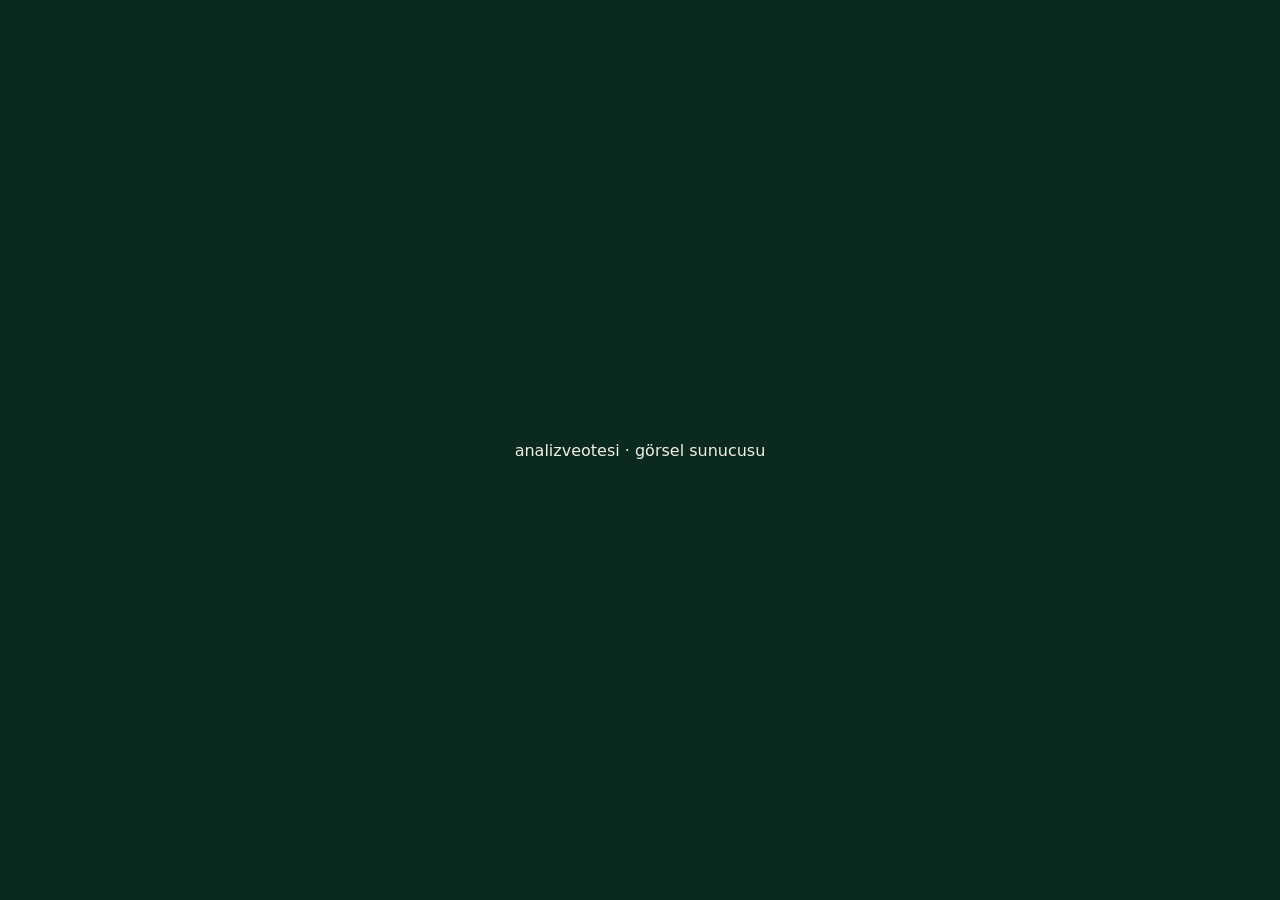
==== commit 11a09829: "kayıt 2026-10-31 13:51" ====
--- a/docs/index.html
+++ b/docs/index.html
@@ -1,743 +1 @@
-<!doctype html><html lang="tr"><head><meta charset="utf-8"><meta name="viewport" content="width=device-width,initial-scale=1">
-<title>İddia Bot</title>
-<meta name="robots" content="noindex, nofollow, noarchive">
-<meta name="description" content="Nesine oranlarını dünya piyasasıyla karşılaştıran deneme sayfası.">
-<link rel="preconnect" href="https://fonts.googleapis.com"><link rel="preconnect" href="https://fonts.gstatic.com" crossorigin>
-<link href="https://fonts.googleapis.com/css2?family=Barlow+Condensed:wght@600;700&family=Source+Sans+3:wght@400;600;700&family=JetBrains+Mono:wght@400;600&display=swap" rel="stylesheet">
-<style>
-:root{--bg:#F4F1EA;--card:#FFFFFF;--line:#E3DED2;--ink:#14261F;--ink-2:#4A5A52;--muted:#7D8A83;--board:#0F3326;--board-2:#164B38;
---sodium:#E8A800;--sodium-soft:#FFF3CC;--signal:#1D9A5B;--signal-soft:#E3F5EB;--ember:#D1612A;--ember-soft:#FBE9DF;--chalk:#F2F5F0;--chalk-dim:#B9C7BF}
-*{box-sizing:border-box;min-width:0}
-html{background:var(--bg)}
-body{margin:0;font-family:"Source Sans 3",system-ui,sans-serif;font-size:16.5px;line-height:1.5;color:var(--ink);background:var(--bg);overflow-x:hidden}
-a{color:var(--board-2)}
-.wrap{max-width:1040px;margin:0 auto;padding:0 20px 80px}
-/* üst bar */
-.topbar{display:flex;justify-content:space-between;align-items:center;padding:18px 0 14px;gap:12px;flex-wrap:wrap}
-.brand{font-family:"Barlow Condensed",sans-serif;font-weight:700;font-size:24px;letter-spacing:.06em;text-transform:uppercase;color:var(--board)}
-.brand small{display:block;font-family:"Source Sans 3",sans-serif;font-weight:400;font-size:13.5px;letter-spacing:0;text-transform:none;color:var(--muted)}
-.clock{font-family:"JetBrains Mono",monospace;font-size:13px;color:var(--muted)}
-/* skorbord */
-.board{background:linear-gradient(135deg,var(--board) 0%,var(--board-2) 100%);color:var(--chalk);border-radius:18px;padding:28px 28px 24px;box-shadow:0 14px 40px rgba(15,51,38,.25);position:relative;overflow:hidden}
-.board::after{content:"";position:absolute;inset:auto -60px -120px auto;width:320px;height:320px;border-radius:50%;border:2px solid rgba(255,255,255,.08)}
-.verdict{font-family:"Barlow Condensed",sans-serif;font-weight:700;font-size:clamp(42px,7vw,76px);line-height:.95;letter-spacing:-.01em;margin:0;opacity:0;transform:translateY(10px);animation:rise .6s .05s cubic-bezier(.2,.7,.2,1) forwards}
-.verdict em{font-style:normal;color:#FFCF4D}
-@keyframes rise{to{opacity:1;transform:none}}
-.pills{display:flex;flex-wrap:wrap;gap:8px;margin:16px 0 0;padding:0;list-style:none}
-.pills li{display:inline-flex;align-items:center;gap:8px;background:rgba(255,255,255,.08);border:1px solid rgba(255,255,255,.16);border-radius:999px;padding:5px 12px;font-size:13.5px;color:var(--chalk-dim)}
-.pills b{color:var(--chalk);font-weight:600}
-.pills .shadow{border-color:rgba(255,207,77,.6);color:#FFCF4D}
-.pulse{display:inline-block;width:9px;height:9px;border-radius:50%;background:#3EE38C;box-shadow:0 0 0 0 rgba(62,227,140,.6);animation:pulse 2.2s infinite}
-.pulse.off{background:var(--ember);box-shadow:none;animation:none}
-@keyframes pulse{0%{box-shadow:0 0 0 0 rgba(62,227,140,.6)}70%{box-shadow:0 0 0 10px rgba(62,227,140,0)}100%{box-shadow:0 0 0 0 rgba(62,227,140,0)}}
-.facts{display:grid;grid-template-columns:repeat(4,1fr);gap:10px;margin:20px 0 0;padding:0;list-style:none}
-.facts li{background:rgba(255,255,255,.07);border:1px solid rgba(255,255,255,.12);border-radius:12px;padding:12px 14px}
-.facts .n{font-family:"Barlow Condensed",sans-serif;font-size:34px;font-weight:700;line-height:1;color:#fff}
-.facts .l{font-size:13px;color:var(--chalk-dim);margin-top:4px}
-.facts .good{color:#3EE38C}.facts .bad{color:#FF9A6B}
-/* sekmeler */
-.tabs{position:sticky;top:0;z-index:5;background:rgba(244,241,234,.94);backdrop-filter:blur(6px);margin:18px -20px 0;padding:10px 20px;border-bottom:1px solid var(--line);display:flex;gap:6px;overflow-x:auto;scrollbar-width:none}
-.tabs::-webkit-scrollbar{display:none}
-.tabs a{flex:0 0 auto;text-decoration:none;color:var(--ink-2);font-weight:600;font-size:14.5px;padding:8px 14px;border-radius:999px;border:1px solid transparent;white-space:nowrap}
-.tabs a:hover{background:#fff;border-color:var(--line)}
-.tabs a.on{background:var(--board);color:#fff;border-color:var(--board)}
-.tabs a .cnt{display:inline-block;margin-left:6px;background:rgba(255,255,255,.18);border-radius:999px;padding:0 7px;font-size:12px}
-.tabs a:not(.on) .cnt{background:var(--sodium-soft);color:#6b4d00}
-.panel{display:none;padding-top:26px;animation:fade .35s}
-.panel.on{display:block}
-@keyframes fade{from{opacity:0;transform:translateY(6px)}to{opacity:1;transform:none}}
-h2{font-family:"Barlow Condensed",sans-serif;font-weight:700;font-size:30px;letter-spacing:.01em;margin:0 0 4px;color:var(--board)}
-h2 small{font-family:"Source Sans 3",sans-serif;font-size:14px;letter-spacing:0;color:var(--muted);font-weight:400;margin-left:8px}
-h3{font-family:"Barlow Condensed",sans-serif;font-weight:700;font-size:22px;margin:30px 0 8px;color:var(--board)}
-.lead{margin:0 0 16px;color:var(--ink-2);font-size:15.5px;max-width:760px}
-.lead b{color:var(--ink);font-weight:600}
-.lead a.q{font-size:13px;margin-left:6px;color:var(--board-2);text-decoration:underline dotted}
-.note{background:var(--sodium-soft);border-left:4px solid var(--sodium);padding:10px 14px;border-radius:0 10px 10px 0;color:#4a3a00;font-size:14.5px;margin:0 0 16px;max-width:900px}
-.note b{color:#2f2500}
-.empty{background:var(--card);border:1px dashed var(--line);border-radius:14px;padding:18px 20px;color:var(--ink-2);font-size:15px}
-.empty b{color:var(--ink)}
-.plain{color:var(--ink-2);font-size:15px;line-height:1.55}
-.plain b{color:var(--ink)}
-/* kart genel */
-.card{background:var(--card);border:1px solid var(--line);border-radius:14px;padding:18px 20px;box-shadow:0 2px 10px rgba(20,38,31,.05)}
-/* fırsat kartı */
-.coupon{position:relative;background:var(--card);color:var(--ink);border:1px solid var(--line);border-left:6px solid var(--signal);border-radius:14px;padding:18px 20px;margin:14px 0;box-shadow:0 6px 20px rgba(20,38,31,.07);opacity:0;animation:rise .5s forwards}
-.coupon.combo{border-left-color:var(--board-2)}
-.coupon .top{display:flex;justify-content:space-between;gap:12px;flex-wrap:wrap;border-bottom:1px solid var(--line);padding-bottom:10px;margin-bottom:12px}
-.coupon .teams{font-family:"Barlow Condensed",sans-serif;font-weight:700;font-size:26px;line-height:1.05;color:var(--board)}
-.coupon .meta{font-family:"JetBrains Mono",monospace;font-size:12px;color:var(--muted);text-align:right}
-.coupon .title{font-family:"Barlow Condensed",sans-serif;font-weight:700;font-size:22px;color:var(--board)}
-.pickbadge{display:inline-block;background:var(--sodium);color:#1B1B1B;font-family:"Barlow Condensed",sans-serif;font-weight:700;font-size:22px;letter-spacing:.02em;padding:4px 12px;border-radius:8px;margin:2px 0 6px}
-.pickbadge small{display:block;font-family:"Source Sans 3",sans-serif;font-weight:600;font-size:11px;letter-spacing:.12em;text-transform:uppercase;color:#5a4a12;margin-bottom:-2px}
-.coupon .pick{font-size:18px;font-weight:600;margin:0 0 10px}
-.coupon .pick small{display:block;font-weight:400;font-size:13.5px;color:var(--muted)}
-.coupon dl{display:grid;grid-template-columns:1fr auto;gap:6px 16px;margin:0;font-size:15px}
-.coupon dt{color:var(--ink-2)}
-.coupon dd{margin:0;font-family:"JetBrains Mono",monospace;font-weight:600;text-align:right;white-space:nowrap}
-.coupon dd.good{color:var(--signal)}.coupon dd.bad{color:var(--ember)}
-.coupon .status{margin-top:12px;padding:10px 12px;border-radius:10px;background:var(--signal-soft);font-size:14px;color:#145c3a}
-.coupon .status.warn{background:var(--ember-soft);color:#8a3d12}
-.coupon .why{margin-top:10px;font-size:14px;color:var(--ink-2)}
-.coupon .why b{color:var(--ink)}
-.coupon .legs{list-style:none;margin:0 0 12px;padding:0;font-size:15px}
-.coupon .legs li{display:grid;grid-template-columns:1fr auto auto;gap:10px;padding:7px 0;border-bottom:1px solid var(--line);align-items:center}
-.coupon .legs .p{font-family:"JetBrains Mono",monospace;color:var(--muted);font-size:13.5px}
-.coupon .legs .o{font-family:"JetBrains Mono",monospace;font-weight:700}
-.coupon .legs small{display:block;color:var(--muted);font-size:12.5px;margin-top:2px}
-.pb{display:inline-block;background:var(--sodium-soft);color:#5a4a12;border:1px solid #F0D98A;font-weight:700;font-size:12px;padding:1px 7px;border-radius:5px;margin-right:5px}
-.grid{display:grid;grid-template-columns:repeat(2,1fr);gap:16px}
-.grid .coupon{margin:4px 0}
-.claudebox{margin:12px 0 0;padding:12px 14px;border-radius:10px;background:var(--sodium-soft);border:1px solid #F0D98A;font-size:14.5px;color:var(--ink)}
-.claudebox p{margin:6px 0 0}.claudebox ul{margin:8px 0 0;padding-left:18px;color:var(--ink-2);font-size:13.5px}.claudebox .muted{color:var(--muted);font-size:13px}
-/* değer sayacı */
-.list{list-style:none;margin:0;padding:0}
-.row{display:grid;grid-template-columns:1fr 160px 64px;gap:14px;align-items:center;padding:10px 0;border-bottom:1px solid var(--line)}
-.row .t{font-weight:600;white-space:nowrap;overflow:hidden;text-overflow:ellipsis}
-.row .d{font-size:13.5px;color:var(--muted);white-space:nowrap;overflow:hidden;text-overflow:ellipsis}
-.row .d code{font-family:"JetBrains Mono",monospace;font-size:13px;color:var(--ink)}
-.row .v{font-family:"JetBrains Mono",monospace;font-size:14.5px;text-align:right;color:var(--ink-2)}
-.row.hit .v{color:var(--signal);font-weight:700}
-.meter{position:relative;height:10px;background:#E6E1D5;border-radius:5px}
-.meter .bar{height:100%;width:0;border-radius:5px;background:#A9B5AE;animation:grow 1s cubic-bezier(.2,.7,.2,1) forwards}
-.meter.near .bar{background:var(--sodium)}
-.meter.hit .bar{background:var(--signal)}
-.meter .tick{position:absolute;top:-4px;bottom:-4px;width:2px;background:var(--board);opacity:.8;left:calc(100% * (3 - (-25)) / (8 - (-25)))}
-@keyframes grow{to{width:var(--w)}}
-.legend{display:flex;gap:18px;flex-wrap:wrap;font-size:13px;color:var(--muted);margin:10px 0 0}
-.legend i{display:inline-block;width:10px;height:10px;border-radius:3px;margin-right:6px;vertical-align:-1px}
-/* maç kartları */
-details.match{background:var(--card);border:1px solid var(--line);border-radius:14px;margin:10px 0;overflow:hidden;box-shadow:0 2px 10px rgba(20,38,31,.04)}
-details.match summary{list-style:none;cursor:pointer;display:grid;grid-template-columns:104px 1fr auto;gap:12px;padding:13px 16px;align-items:center}
-details.match summary::-webkit-details-marker{display:none}
-details.match summary:hover{background:#FBFAF6}
-details.match summary time{font-family:"JetBrains Mono",monospace;font-size:12.5px;color:var(--muted)}
-details.match summary .tm{font-weight:700;color:var(--board)}
-details.match summary .lg{font-size:12.5px;color:var(--muted)}
-details.match summary .tag{font-size:12px;padding:3px 9px;border-radius:999px;background:#EFEBE0;color:var(--ink-2);white-space:nowrap}
-details.match summary .tag.hit{background:var(--signal-soft);color:#145c3a}
-details.match summary .tag.miss{background:var(--ember-soft);color:#8a3d12}
-details.match[open] summary{border-bottom:1px solid var(--line);background:#FBFAF6}
-.views{padding:14px 16px 16px;overflow-x:auto}
-.views table{width:100%;border-collapse:collapse;font-size:14.5px;min-width:520px}
-.views th{font-weight:600;color:var(--muted);font-size:12.5px;text-align:right;padding:6px 8px;border-bottom:1px solid var(--line)}
-.views th:first-child,.views td:first-child{text-align:left}
-.views td{padding:7px 8px;text-align:right;font-family:"JetBrains Mono",monospace;font-size:13.5px;border-bottom:1px solid #F0ECE2}
-.views td:first-child{font-family:"Source Sans 3",sans-serif;font-size:14.5px}
-.views td.good{color:var(--signal);font-weight:700}
-.views td.dim{color:var(--muted)}
-.views tr.rec td{background:var(--signal-soft)}
-.views tr.rec td:first-child{font-weight:700;color:#145c3a}
-.views tr.rec td:first-child::before{content:"▶ ";font-size:11px}
-.views .why{margin:12px 0 0;font-size:14px;color:var(--ink-2)}
-.views .why b{color:var(--ink)}
-.views .acc{margin:10px 0 0;font-size:12.5px;color:var(--muted)}
-.plainlegs{list-style:none;margin:0;padding:0}.plainlegs li{display:grid;grid-template-columns:1fr auto auto;gap:10px;padding:7px 0;border-bottom:1px solid var(--line);font-size:14.5px}.plainlegs small{display:block;color:var(--muted);font-size:12.5px}.plainlegs .o{font-family:"JetBrains Mono",monospace}
-/* listeler */
-.alerts,.changes{list-style:none;margin:0;padding:0}
-.alerts li,.changes li{display:grid;grid-template-columns:84px 1fr auto;gap:12px;padding:10px 0;border-bottom:1px solid var(--line);font-size:15px;align-items:baseline}
-.alerts time,.changes time{font-family:"JetBrains Mono",monospace;font-size:12.5px;color:var(--muted)}
-.alerts .r,.changes .o{font-family:"JetBrains Mono",monospace;font-size:14px;text-align:right;white-space:nowrap}
-.alerts .r.good,.changes .o.up{color:var(--signal)}.alerts .r.bad,.changes .o.down{color:var(--ember)}
-.alerts small,.changes small{display:block;color:var(--muted);font-size:13px}
-.changes small{display:inline}
-/* claude kartları */
-.cl{display:grid;grid-template-columns:repeat(2,1fr);gap:16px}
-.cl .card{opacity:0;animation:rise .5s forwards}
-.cl .head{display:flex;justify-content:space-between;gap:10px;align-items:flex-start;margin-bottom:8px}
-.cl .tm{font-family:"Barlow Condensed",sans-serif;font-weight:700;font-size:22px;color:var(--board);line-height:1.05}
-.cl .when{font-family:"JetBrains Mono",monospace;font-size:12px;color:var(--muted)}
-.cl .vd{font-size:12px;padding:3px 9px;border-radius:999px;white-space:nowrap}
-.cl .vd.ok{background:var(--signal-soft);color:#145c3a}.cl .vd.warn{background:var(--ember-soft);color:#8a3d12}
-.cl .probs{display:grid;grid-template-columns:repeat(5,1fr);gap:6px;margin:10px 0}
-.cl .probs div{background:#F7F5EF;border-radius:8px;padding:6px 8px;text-align:center}
-.cl .probs b{display:block;font-family:"JetBrains Mono",monospace;font-size:15px}
-.cl .probs small{font-size:11px;color:var(--muted)}
-.cl .probs .hitp{background:var(--signal-soft);outline:2px solid var(--signal)}
-.cl .probs em{display:block;font-style:normal;font-size:11px;color:var(--muted);margin-top:2px}
-.cl .probs i{display:block;font-style:normal;font-size:11px;font-weight:700;color:#145c3a;margin-top:2px}
-.cl .plabel{font-size:13px;color:var(--muted);margin-top:6px}.cl .plabel b{color:var(--ink-2)}
-.cl .abs{margin-top:12px;padding-top:10px;border-top:1px solid var(--line)}
-.cl .tbl{overflow-x:auto;margin-top:6px}
-.cl .tbl table{width:100%;border-collapse:collapse;font-size:13.5px;min-width:560px}
-.cl .tbl th{text-align:left;font-weight:600;color:var(--muted);font-size:12px;padding:5px 8px;border-bottom:1px solid var(--line)}
-.cl .tbl td{padding:6px 8px;border-bottom:1px solid #F0ECE2;vertical-align:top;color:var(--ink-2)}
-.cl .tbl td b{color:var(--ink)}
-.cl .st{display:inline-block;font-size:12px;padding:1px 8px;border-radius:999px;background:#EFEBE0;white-space:nowrap}
-.cl .st.miss{background:var(--ember-soft);color:#8a3d12}.cl .st.warn{background:var(--sodium-soft);color:#6b4d00}.cl .st.ok{background:var(--signal-soft);color:#145c3a}
-.cl .lnote,.views .lnote{margin:8px 0 0;font-size:14px;color:var(--ink-2)}
-.abs{margin-top:12px;padding-top:10px;border-top:1px solid var(--line)}
-.abs .plabel{font-size:13px;color:var(--muted);margin-bottom:6px}.abs .plabel b{color:var(--ink-2)}
-.chips{display:flex;flex-wrap:wrap;gap:8px}
-details.chip{display:inline-block;position:relative}
-details.chip summary{list-style:none;cursor:pointer;display:inline-flex;align-items:center;gap:6px;border:1px solid var(--line);background:#fff;border-radius:999px;padding:4px 11px;font-size:13.5px;font-weight:600;color:var(--ink)}
-details.chip summary::-webkit-details-marker{display:none}
-details.chip summary small{font-weight:400;color:var(--muted);font-size:12px}
-details.chip.miss summary{border-color:#F2C2A8;background:var(--ember-soft)}
-details.chip.warn summary{border-color:#F0D98A;background:var(--sodium-soft)}
-details.chip.ok summary{border-color:#BFE6CF;background:var(--signal-soft)}
-details.chip.goal summary{border-color:#BFD9EA;background:#E8F2F9}
-details.lineup{margin:6px 0}
-details.lineup summary{list-style:none;cursor:pointer;font-size:14px;color:var(--ink-2);padding:6px 10px;border:1px solid var(--line);border-radius:8px;background:#fff}
-details.lineup summary::-webkit-details-marker{display:none}
-details.lineup .pop2{font-size:13.5px;color:var(--ink-2);padding:8px 10px;display:grid;gap:4px}
-details.lineup .pop2 b{color:var(--ink)}
-.l5{font-size:14px;color:var(--ink-2)}
-.r5{display:inline-block;width:20px;height:20px;line-height:20px;text-align:center;border-radius:4px;font-size:12px;font-weight:700;color:#fff;background:#A9B5AE;margin-right:2px}
-.r5.W{background:var(--signal)}.r5.L{background:var(--ember)}.r5.D{background:#9AA7A0}
-details.chip[open] summary{box-shadow:0 0 0 2px rgba(15,51,38,.15)}
-details.chip .pop{position:absolute;z-index:4;top:calc(100% + 6px);left:0;min-width:260px;max-width:360px;background:#fff;border:1px solid var(--line);border-radius:10px;padding:10px 12px;box-shadow:0 10px 28px rgba(20,38,31,.15);font-size:13.5px;color:var(--ink-2);display:grid;gap:4px}
-details.chip .pop b{color:var(--ink)}
-.cl{grid-template-columns:1fr}
-.cl p{margin:8px 0 0;font-size:14.5px;color:var(--ink-2)}
-.cl ul{margin:8px 0 0;padding-left:18px;font-size:13.5px;color:var(--ink-2)}
-.cl .res{margin-top:10px;font-size:13.5px;color:var(--ink-2);border-top:1px solid var(--line);padding-top:8px}
-.steps{display:grid;grid-template-columns:repeat(auto-fit,minmax(230px,1fr));gap:14px;margin:0;padding:0;list-style:none}
-.steps li{background:var(--card);border:1px solid var(--line);border-radius:14px;padding:16px 18px}
-.steps b{display:block;font-family:"Barlow Condensed",sans-serif;font-size:22px;font-weight:700;margin-bottom:4px;color:var(--board)}
-.steps p{margin:0;color:var(--ink-2);font-size:14.5px}
-.gloss{margin:16px 0 0;padding:0;list-style:none;display:grid;gap:10px}
-.gloss li{background:var(--card);border:1px solid var(--line);border-radius:12px;padding:12px 16px}
-.gloss b{display:block;color:var(--board);margin-bottom:2px}
-.tiles{display:grid;grid-template-columns:repeat(auto-fill,minmax(220px,1fr));gap:14px}
-.tile{display:block;background:var(--card);border:1px solid var(--line);border-radius:12px;overflow:hidden;text-decoration:none;color:var(--ink-2);font-size:13.5px}
-.tile img{width:100%;display:block;aspect-ratio:4/5;object-fit:cover}
-.tile span{display:block;padding:8px 10px}
-.post{background:var(--card);border:1px solid var(--line);border-radius:14px;padding:14px 16px;margin:12px 0}
-.post-h{display:flex;justify-content:space-between;gap:10px;flex-wrap:wrap;margin-bottom:10px}
-.post-h .when{font-family:"JetBrains Mono",monospace;font-size:12.5px;color:var(--muted)}
-.tiles.small{grid-template-columns:repeat(auto-fill,minmax(150px,1fr))}
-.cap{margin-top:10px;display:grid;gap:8px}
-.cap textarea{width:100%;font:14px/1.45 "Source Sans 3",system-ui,sans-serif;color:var(--ink);background:#FBFAF6;border:1px solid var(--line);border-radius:10px;padding:10px;resize:vertical}
-.cap .copy{justify-self:start;padding:7px 14px;border-radius:8px;border:1px solid var(--board);background:var(--board);color:#fff;cursor:pointer;font-weight:600}
-.cap .copy.ok{background:var(--signal);border-color:var(--signal)}
-footer{margin-top:56px;padding-top:18px;border-top:1px solid var(--line);color:var(--muted);font-size:13.5px}
-@media (max-width:760px){.grid,.cl{grid-template-columns:1fr}.facts{grid-template-columns:repeat(2,1fr)}.board{padding:22px 18px 18px;border-radius:14px}}
-@media (max-width:560px){.row{grid-template-columns:1fr 92px 54px}.alerts li,.changes li{grid-template-columns:64px 1fr}.alerts .r,.changes .o{grid-column:2;text-align:left}
-details.match summary{grid-template-columns:1fr auto}details.match summary time{grid-column:1/-1}.coupon{padding:16px 14px}.coupon .meta{text-align:left}.cl .probs{grid-template-columns:repeat(3,1fr)}}
-@media (prefers-reduced-motion:reduce){*{animation:none!important;transition:none!important}.verdict,.coupon,.cl .card{opacity:1;transform:none}.meter .bar{width:var(--w)}}
-</style></head><body><div class="wrap">
-<div class="topbar"><div class="brand">İddia Bot<small>Nesine oranı dünya piyasasından yüksek mi? · gölge test</small></div><div class="clock">31.10 16:50 TSİ</div></div>
-
-<section class="board">
-  <h1 class="verdict">Şu an oynanacak<br><em>fırsat yok.</em></h1>
-  <ul class="pills"><li><span class="pulse"></span>Nesine <b class="ago" data-ts="2026-10-31T13:50:48+00:00">0 dk önce</b> kontrol edildi · sonraki <b class="nxt" data-next="2026-10-31T14:00:48+00:00">~9 dk</b></li><li>Dünya piyasası <b class="ago" data-ts="2026-10-31T12:18:52+00:00">1 saat önce</b> · sonraki <b class="nxt" data-next="2026-10-31T12:20:00+00:00">birazdan</b></li><li>Gözcü açık · <b>21 maç izleniyor, 11 tanesi pencerede; bugün kalan Pinnacle bütçesi 0 istek</b></li><li class="shadow">Gölge test · para oynanmıyor, her fırsat puanlanıyor</li></ul>
-  
-<ul class="facts">
-  <li><div class="n">47</div><div class="l">yaklaşan maç takipte</div></li>
-  <li><div class="n">46</div><div class="l">dünya piyasasıyla karşılaştırılan</div></li>
-  <li><div class="n">-16%</div><div class="l">Nesine oranı ortalama bu kadar düşük</div></li>
-  <li><div class="n">0</div><div class="l">gözcü uyarısı (toplam)</div></li>
-</ul>
-</section>
-
-<nav class="tabs" id="tabs">
-  <a href="#bugun" data-tab="bugun" class="on">Bugün</a>
-  <a href="#uyarilar" data-tab="uyarilar">Uyarılar</a>
-  <a href="#kuponlar" data-tab="kuponlar">Kuponlar</a>
-  <a href="#gecmis" data-tab="gecmis">Geçmiş</a>
-  <a href="#maclar" data-tab="maclar">Maçlar<span class="cnt">41</span></a>
-  <a href="#claude" data-tab="claude">Yapay zekâ<span class="cnt">7</span></a>
-  <a href="#hareket" data-tab="hareket">Oran hareketi</a>
-  <a href="#nasil" data-tab="nasil">Nasıl çalışır</a>
-</nav>
-
-<section class="panel on" id="p-bugun">
-<h2>Fırsatlar <small>şu anki kayıtlara göre</small></h2>
-<p class="lead">Fırsat = Nesine oranı adil orandan en az <b>%3</b> yüksek, oran <b>3.00'ın altında</b>, dünya piyasası verisi <b>10 dakikadan taze</b>. <a class="q" href="#nasil" data-go="nasil">Bu ne demek?</a></p>
-<div class="empty"><b>Hiçbir maçta Nesine, dünya piyasasından yüksek oran vermiyor.</b> Bu normaldir; fırsat haber çıkıp dünya piyasası hareket ettiğinde, Nesine geç kaldığında doğar. En yakını <b>Werder Bremen – Hoffenheim</b>, ms 2 · deplasman kazanır: Nesine 2.45 veriyor, adil oran 2.47; yani hâlâ %0.8 geride.</div>
-<h3>Eşiğe en yakın bahisler</h3>
-<p class="lead">Çubuk ne kadar sağdaysa Nesine o kadar cömert; koyu çizgi +%3 eşiği. Çoğunun solda kalması Nesine'nin normal hâlidir.</p>
-<div class="card"><ul class="list"><li class="row "><div class="m"><div class="t">Werder Bremen – Hoffenheim</div><div class="d">MS 2 · deplasman kazanır · Nesine <code>2.45</code> · adil <code>2.47</code></div></div><div class="meter near"><div class="bar" style="--w:73.5%"></div><div class="tick"></div></div><div class="v">-0.8%</div></li><li class="row "><div class="m"><div class="t">Augsburg – Freiburg</div><div class="d">MS 2 · deplasman kazanır · Nesine <code>2.17</code> · adil <code>2.25</code></div></div><div class="meter near"><div class="bar" style="--w:65.4%"></div><div class="tick"></div></div><div class="v">-3.4%</div></li><li class="row "><div class="m"><div class="t">M&#x27;gladbach – Paderborn</div><div class="d">MS 1 · ev sahibi kazanır · Nesine <code>1.96</code> · adil <code>2.06</code></div></div><div class="meter near"><div class="bar" style="--w:61.5%"></div><div class="tick"></div></div><div class="v">-4.7%</div></li><li class="row "><div class="m"><div class="t">Troyes – Le Mans</div><div class="d">2.5 Üst · 3 veya daha fazla gol · Nesine <code>1.79</code> · adil <code>1.89</code></div></div><div class="meter "><div class="bar" style="--w:60.1%"></div><div class="tick"></div></div><div class="v">-5.2%</div></li><li class="row "><div class="m"><div class="t">Barcelona – Alaves</div><div class="d">KG Yok · en az bir takım gol atamaz · Nesine <code>1.74</code> · adil <code>1.84</code></div></div><div class="meter "><div class="bar" style="--w:59.3%"></div><div class="tick"></div></div><div class="v">-5.4%</div></li><li class="row "><div class="m"><div class="t">Bayern Münih – B. Dortmund</div><div class="d">MS X · beraberlik · Nesine <code>5.79</code> · adil <code>6.17</code></div></div><div class="meter "><div class="bar" style="--w:57.2%"></div><div class="tick"></div></div><div class="v">-6.1%</div></li><li class="row "><div class="m"><div class="t">B. Leverkusen – Stuttgart</div><div class="d">MS 2 · deplasman kazanır · Nesine <code>3.84</code> · adil <code>4.12</code></div></div><div class="meter "><div class="bar" style="--w:55.0%"></div><div class="tick"></div></div><div class="v">-6.8%</div></li><li class="row "><div class="m"><div class="t">Schalke 04 – Leipzig</div><div class="d">2.5 Üst · 3 veya daha fazla gol · Nesine <code>1.40</code> · adil <code>1.52</code></div></div><div class="meter "><div class="bar" style="--w:52.6%"></div><div class="tick"></div></div><div class="v">-7.7%</div></li><li class="row "><div class="m"><div class="t">AC Milan – Inter</div><div class="d">2.5 Üst · 3 veya daha fazla gol · Nesine <code>1.53</code> · adil <code>1.68</code></div></div><div class="meter "><div class="bar" style="--w:48.3%"></div><div class="tick"></div></div><div class="v">-9.1%</div></li><li class="row "><div class="m"><div class="t">Troyes – Le Mans</div><div class="d">MS 2 · deplasman kazanır · Nesine <code>2.96</code> · adil <code>3.26</code></div></div><div class="meter "><div class="bar" style="--w:48.0%"></div><div class="tick"></div></div><div class="v">-9.2%</div></li><li class="row "><div class="m"><div class="t">Augsburg – Freiburg</div><div class="d">2.5 Üst · 3 veya daha fazla gol · Nesine <code>1.41</code> · adil <code>1.55</code></div></div><div class="meter "><div class="bar" style="--w:47.6%"></div><div class="tick"></div></div><div class="v">-9.3%</div></li><li class="row "><div class="m"><div class="t">Troyes – Le Mans</div><div class="d">KG Var · iki takım da gol atar · Nesine <code>1.61</code> · adil <code>1.78</code></div></div><div class="meter "><div class="bar" style="--w:47.4%"></div><div class="tick"></div></div><div class="v">-9.3%</div></li></ul>
-<div class="legend"><span><i style="background:#A9B5AE"></i>geride</span><span><i style="background:var(--sodium)"></i>yaklaşıyor (−%5 içinde)</span><span><i style="background:var(--signal)"></i>eşiği geçti</span></div></div>
-</section>
-
-<section class="panel" id="p-uyarilar">
-<h2>Gözcü uyarıları <small>maç saatine yakın yakalananlar</small></h2>
-<p class="lead">Gözcü, maç saatine yakın dünya piyasasını izler; Nesine geç kaldığında burada uyarı düşer. Her uyarı sonradan maç sonucu ve kapanış oranıyla puanlanır. <b>Henüz uyarı yok.</b> <a class="q" href="#nasil" data-go="nasil">Gözcü nedir?</a></p>
-<div class="empty"><b>Henüz uyarı yok.</b> Gözcü maç saatine yakın açılır; Nesine dünya piyasasından geç kaldığında ilk satır burada belirir.</div>
-</section>
-
-<section class="panel" id="p-kuponlar">
-<h2>Kupon önerileri <small>önümüzdeki 48 saat, 3–5 maç</small></h2>
-<p class="note"><b>Açık konuşalım:</b> "En güvenli" kupon en sık tutan kupondur ama uzun vadede en çok kaybettiren de odur. Nesine'de bir kupon en az <b>50 TL</b>; her kuponun altında 50 TL yatırsanız ne ödeyeceği ve uzun vadede kaçının gideceği yazıyor. Karar sizin. <a class="q" href="#nasil" data-go="nasil">Kombine nasıl hesaplanır?</a></p>
-<div class="grid">
-<article class="coupon combo" style="animation-delay:0.50s">
-  <div class="top"><div class="title">#13 · En güvenli</div><div class="meta">3 maç · en yüksek gelme ihtimali</div></div>
-  <ul class="legs"><li><div>Barcelona – Alaves<small><span class="pb">2.5 Üst</span>Cmt 31.10 23:00</small></div><div class="p">%80</div><div class="o">1.07</div></li><li><div>Amed Sportif – Eyüpspor<small><span class="pb">Ev</span>Paz 01.11 13:30</small></div><div class="p">%78</div><div class="o">1.13</div></li><li><div>Santander – Real Madrid<small><span class="pb">Deplasman</span>Paz 01.11 18:15</small></div><div class="p">%81</div><div class="o">1.08</div></li></ul>
-  <dl>
-    <dt>Toplam oran</dt><dd>1.31</dd>
-    <dt>Gelme ihtimali</dt><dd>%50</dd>
-    <dt>Bu ihtimale denk adil oran</dt><dd>1.99</dd>
-    <dt>Beklenen değer</dt><dd class="bad">-34%</dd>
-  </dl>
-  <div class="status warn">Nesine'nin en küçük kuponu 50 TL. Bu kupona 50 TL yatırılırsa tutarsa <b>65 TL</b> öder; uzun vadede her 50 TL'nin yaklaşık <b>17 TL'si kaybedilir</b>.</div>
-</article>
-<article class="coupon combo" style="animation-delay:0.60s">
-  <div class="top"><div class="title">#14 · En güvenli</div><div class="meta">4 maç · en yüksek gelme ihtimali</div></div>
-  <ul class="legs"><li><div>Bayern Münih – B. Dortmund<small><span class="pb">2.5 Üst</span>Cmt 31.10 20:30</small></div><div class="p">%77</div><div class="o">1.14</div></li><li><div>Barcelona – Alaves<small><span class="pb">2.5 Üst</span>Cmt 31.10 23:00</small></div><div class="p">%80</div><div class="o">1.07</div></li><li><div>Amed Sportif – Eyüpspor<small><span class="pb">Ev</span>Paz 01.11 13:30</small></div><div class="p">%78</div><div class="o">1.13</div></li><li><div>Santander – Real Madrid<small><span class="pb">Deplasman</span>Paz 01.11 18:15</small></div><div class="p">%81</div><div class="o">1.08</div></li></ul>
-  <dl>
-    <dt>Toplam oran</dt><dd>1.49</dd>
-    <dt>Gelme ihtimali</dt><dd>%39</dd>
-    <dt>Bu ihtimale denk adil oran</dt><dd>2.57</dd>
-    <dt>Beklenen değer</dt><dd class="bad">-42%</dd>
-  </dl>
-  <div class="status warn">Nesine'nin en küçük kuponu 50 TL. Bu kupona 50 TL yatırılırsa tutarsa <b>74 TL</b> öder; uzun vadede her 50 TL'nin yaklaşık <b>21 TL'si kaybedilir</b>.</div>
-</article>
-<article class="coupon combo" style="animation-delay:0.70s">
-  <div class="top"><div class="title">#15 · En güvenli</div><div class="meta">5 maç · en yüksek gelme ihtimali</div></div>
-  <ul class="legs"><li><div>Bayern Münih – B. Dortmund<small><span class="pb">2.5 Üst</span>Cmt 31.10 20:30</small></div><div class="p">%77</div><div class="o">1.14</div></li><li><div>Barcelona – Alaves<small><span class="pb">2.5 Üst</span>Cmt 31.10 23:00</small></div><div class="p">%80</div><div class="o">1.07</div></li><li><div>Amed Sportif – Eyüpspor<small><span class="pb">Ev</span>Paz 01.11 13:30</small></div><div class="p">%78</div><div class="o">1.13</div></li><li><div>Como 1907 – Venezia<small><span class="pb">Ev</span>Paz 01.11 14:30</small></div><div class="p">%76</div><div class="o">1.15</div></li><li><div>Santander – Real Madrid<small><span class="pb">Deplasman</span>Paz 01.11 18:15</small></div><div class="p">%81</div><div class="o">1.08</div></li></ul>
-  <dl>
-    <dt>Toplam oran</dt><dd>1.71</dd>
-    <dt>Gelme ihtimali</dt><dd>%29</dd>
-    <dt>Bu ihtimale denk adil oran</dt><dd>3.39</dd>
-    <dt>Beklenen değer</dt><dd class="bad">-50%</dd>
-  </dl>
-  <div class="status warn">Nesine'nin en küçük kuponu 50 TL. Bu kupona 50 TL yatırılırsa tutarsa <b>86 TL</b> öder; uzun vadede her 50 TL'nin yaklaşık <b>25 TL'si kaybedilir</b>.</div>
-</article>
-<article class="coupon combo" style="animation-delay:0.80s">
-  <div class="top"><div class="title">#12 · Dengeli</div><div class="meta">3 maç · bacak oranları 1.50–2.50</div></div>
-  <ul class="legs"><li><div>Man. City – Brighton<small><span class="pb">Ev</span>Cmt 31.10 18:00</small></div><div class="p">%57</div><div class="o">1.54</div></li><li><div>AC Milan – Inter<small><span class="pb">2.5 Üst</span>Cmt 31.10 22:45</small></div><div class="p">%59</div><div class="o">1.53</div></li><li><div>Amed Sportif – Eyüpspor<small><span class="pb">KG Yok</span>Paz 01.11 13:30</small></div><div class="p">%58</div><div class="o">1.54</div></li></ul>
-  <dl>
-    <dt>Toplam oran</dt><dd>3.63</dd>
-    <dt>Gelme ihtimali</dt><dd>%19</dd>
-    <dt>Bu ihtimale denk adil oran</dt><dd>5.15</dd>
-    <dt>Beklenen değer</dt><dd class="bad">-30%</dd>
-  </dl>
-  <div class="status warn">Nesine'nin en küçük kuponu 50 TL. Bu kupona 50 TL yatırılırsa tutarsa <b>181 TL</b> öder; uzun vadede her 50 TL'nin yaklaşık <b>15 TL'si kaybedilir</b>.</div>
-</article></div>
-</section>
-
-<section class="panel" id="p-gecmis">
-<h2>Geçmiş kuponlar <small>önerilenler tuttu mu?</small></h2>
-<p class="lead">Her önerilen kupon ilk göründüğü anda kilitlenir; maçlar bitince tuttu mu bakılır. Tahmin değil, kayıt. <a class="q" href="#nasil" data-go="nasil">Ayrıntı</a></p>
-<ul class="facts" style="animation:none;opacity:1"><li><div class="n">0/3</div><div class="l">En güvenli kupon tuttu (%0) · 1 birimle oynansa net <b class="bad">-3.0</b></div></li><li><div class="n">0/1</div><div class="l">Dengeli kupon tuttu (%0) · 1 birimle oynansa net <b class="bad">-1.0</b></div></li><li><div class="n">0/3</div><div class="l">En az kayıplı kupon tuttu (%0) · 1 birimle oynansa net <b class="bad">-3.0</b></div></li></ul><details class="match"><summary><time>Cum 30.10 19:35</time><div><div class="tm">#13 · En güvenli · 3 maç · oran 1.31</div>
-<div class="lg">gelme ihtimali %50 · beklenen değer -35%</div></div><span class="tag">bekliyor · 0/3 tuttu</span></summary>
-<div class="views"><ul class="legs plainlegs"><li><div>Barcelona – Alaves<small><span class="pb">2.5 Üst</span>Cmt 31.10 23:00</small></div><div class="p">…</div><div class="o">1.07</div></li><li><div>Amed Sportif – Eyüpspor<small><span class="pb">Ev</span>Paz 01.11 13:30</small></div><div class="p">…</div><div class="o">1.13</div></li><li><div>Santander – Real Madrid<small><span class="pb">Deplasman</span>Paz 01.11 18:15</small></div><div class="p">…</div><div class="o">1.08</div></li></ul></div></details><details class="match"><summary><time>Cum 30.10 19:35</time><div><div class="tm">#14 · En güvenli · 4 maç · oran 1.45</div>
-<div class="lg">gelme ihtimali %38 · beklenen değer -44%</div></div><span class="tag">bekliyor · 0/4 tuttu</span></summary>
-<div class="views"><ul class="legs plainlegs"><li><div>Bayern Münih – B. Dortmund<small><span class="pb">2.5 Üst</span>Cmt 31.10 20:30</small></div><div class="p">…</div><div class="o">1.11</div></li><li><div>Barcelona – Alaves<small><span class="pb">2.5 Üst</span>Cmt 31.10 23:00</small></div><div class="p">…</div><div class="o">1.07</div></li><li><div>Amed Sportif – Eyüpspor<small><span class="pb">Ev</span>Paz 01.11 13:30</small></div><div class="p">…</div><div class="o">1.13</div></li><li><div>Santander – Real Madrid<small><span class="pb">Deplasman</span>Paz 01.11 18:15</small></div><div class="p">…</div><div class="o">1.08</div></li></ul></div></details><details class="match"><summary><time>Cum 30.10 19:35</time><div><div class="tm">#15 · En güvenli · 5 maç · oran 1.65</div>
-<div class="lg">gelme ihtimali %29 · beklenen değer -52%</div></div><span class="tag">bekliyor · 0/5 tuttu</span></summary>
-<div class="views"><ul class="legs plainlegs"><li><div>Bayern Münih – B. Dortmund<small><span class="pb">2.5 Üst</span>Cmt 31.10 20:30</small></div><div class="p">…</div><div class="o">1.11</div></li><li><div>Barcelona – Alaves<small><span class="pb">2.5 Üst</span>Cmt 31.10 23:00</small></div><div class="p">…</div><div class="o">1.07</div></li><li><div>Amed Sportif – Eyüpspor<small><span class="pb">Ev</span>Paz 01.11 13:30</small></div><div class="p">…</div><div class="o">1.13</div></li><li><div>Como 1907 – Venezia<small><span class="pb">Ev</span>Paz 01.11 14:30</small></div><div class="p">…</div><div class="o">1.14</div></li><li><div>Santander – Real Madrid<small><span class="pb">Deplasman</span>Paz 01.11 18:15</small></div><div class="p">…</div><div class="o">1.08</div></li></ul></div></details><details class="match"><summary><time>Per 29.10 23:01</time><div><div class="tm">#12 · Dengeli · 3 maç · oran 3.90</div>
-<div class="lg">gelme ihtimali %19 · beklenen değer -28%</div></div><span class="tag">bekliyor · 0/3 tuttu</span></summary>
-<div class="views"><ul class="legs plainlegs"><li><div>Bologna – AC Monza<small><span class="pb">Ev</span>Cmt 31.10 17:00</small></div><div class="p">…</div><div class="o">1.50</div></li><li><div>Vallecano – Celta Vigo<small><span class="pb">2.5 Alt</span>Cmt 31.10 18:15</small></div><div class="p">…</div><div class="o">1.53</div></li><li><div>Barcelona – Alaves<small><span class="pb">KG Yok</span>Cmt 31.10 23:00</small></div><div class="p">…</div><div class="o">1.70</div></li></ul></div></details><details class="match"><summary><time>Per 29.10 20:20</time><div><div class="tm">#11 · En güvenli · 5 maç · oran 2.31</div>
-<div class="lg">gelme ihtimali %21 · beklenen değer -52%</div></div><span class="tag miss">tutmadı ✗</span></summary>
-<div class="views"><ul class="legs plainlegs"><li><div>Le Havre – PSG<small><span class="pb">Deplasman</span>Cum 30.10 21:00</small></div><div class="p">…</div><div class="o">1.09</div></li><li><div>Villarreal – Espanyol<small><span class="pb">Ev</span>Cum 30.10 23:00 · skor 0-1</small></div><div class="p">✗</div><div class="o">1.26</div></li><li><div>B. Leverkusen – Stuttgart<small><span class="pb">2.5 Üst</span>Cmt 31.10 17:30</small></div><div class="p">…</div><div class="o">1.16</div></li><li><div>Werder Bremen – Hoffenheim<small><span class="pb">KG Var</span>Cmt 31.10 17:30</small></div><div class="p">…</div><div class="o">1.23</div></li><li><div>Fenerbahçe – Göztepe<small><span class="pb">Ev</span>Cmt 31.10 19:00</small></div><div class="p">…</div><div class="o">1.18</div></li></ul></div></details><details class="match"><summary><time>Per 29.10 19:40</time><div><div class="tm">#10 · Dengeli · 3 maç · oran 3.51</div>
-<div class="lg">gelme ihtimali %19 · beklenen değer -33%</div></div><span class="tag">bekliyor · 1/3 tuttu</span></summary>
-<div class="views"><ul class="legs plainlegs"><li><div>Frosinone – Lecce<small><span class="pb">Ev</span>Per 29.10 20:30 · skor 5-1</small></div><div class="p">✓</div><div class="o">1.53</div></li><li><div>Bologna – AC Monza<small><span class="pb">Ev</span>Cmt 31.10 17:00</small></div><div class="p">…</div><div class="o">1.50</div></li><li><div>Vallecano – Celta Vigo<small><span class="pb">2.5 Alt</span>Cmt 31.10 18:15</small></div><div class="p">…</div><div class="o">1.53</div></li></ul></div></details><details class="match"><summary><time>Per 29.10 19:00</time><div><div class="tm">#9 · En güvenli · 4 maç · oran 1.86</div>
-<div class="lg">gelme ihtimali %30 · beklenen değer -43%</div></div><span class="tag miss">tutmadı ✗</span></summary>
-<div class="views"><ul class="legs plainlegs"><li><div>Le Havre – PSG<small><span class="pb">Deplasman</span>Cum 30.10 21:00</small></div><div class="p">…</div><div class="o">1.09</div></li><li><div>Villarreal – Espanyol<small><span class="pb">Ev</span>Cum 30.10 23:00 · skor 0-1</small></div><div class="p">✗</div><div class="o">1.25</div></li><li><div>B. Leverkusen – Stuttgart<small><span class="pb">2.5 Üst</span>Cmt 31.10 17:30</small></div><div class="p">…</div><div class="o">1.16</div></li><li><div>Fenerbahçe – Göztepe<small><span class="pb">Ev</span>Cmt 31.10 19:00</small></div><div class="p">…</div><div class="o">1.18</div></li></ul></div></details><details class="match"><summary><time>Per 29.10 18:00</time><div><div class="tm">#8 · Dengeli · 3 maç · oran 3.51</div>
-<div class="lg">gelme ihtimali %18 · beklenen değer -37%</div></div><span class="tag miss">tutmadı ✗</span></summary>
-<div class="views"><ul class="legs plainlegs"><li><div>Konyaspor – Galatasaray<small><span class="pb">KG Var</span>Cum 30.10 20:00 · skor 0-4</small></div><div class="p">✗</div><div class="o">1.54</div></li><li><div>Lille – RC Lens<small><span class="pb">2.5 Üst</span>Cum 30.10 23:05</small></div><div class="p">…</div><div class="o">1.50</div></li><li><div>Brentford – Nottingham F.<small><span class="pb">2.5 Üst</span>Cmt 31.10 18:00</small></div><div class="p">…</div><div class="o">1.52</div></li></ul></div></details><details class="match"><summary><time>Per 29.10 17:39</time><div><div class="tm">#7 · En güvenli · 3 maç · oran 1.57</div>
-<div class="lg">gelme ihtimali %41 · beklenen değer -36%</div></div><span class="tag miss">tutmadı ✗</span></summary>
-<div class="views"><ul class="legs plainlegs"><li><div>Le Havre – PSG<small><span class="pb">Deplasman</span>Cum 30.10 21:00</small></div><div class="p">…</div><div class="o">1.09</div></li><li><div>Villarreal – Espanyol<small><span class="pb">Ev</span>Cum 30.10 23:00 · skor 0-1</small></div><div class="p">✗</div><div class="o">1.24</div></li><li><div>B. Leverkusen – Stuttgart<small><span class="pb">2.5 Üst</span>Cmt 31.10 17:30</small></div><div class="p">…</div><div class="o">1.16</div></li></ul></div></details><details class="match"><summary><time>Çar 28.10 22:45</time><div><div class="tm">#1 · En güvenli · 3 maç · oran 1.76</div>
-<div class="lg">gelme ihtimali %36 · beklenen değer -37%</div></div><span class="tag">bekliyor · 2/3 tuttu</span></summary>
-<div class="views"><ul class="legs plainlegs"><li><div>Frosinone – Lecce<small><span class="pb">2.5 Üst</span>Per 29.10 20:30 · skor 5-1</small></div><div class="p">✓</div><div class="o">1.26</div></li><li><div>Le Havre – PSG<small><span class="pb">Deplasman</span>Cum 30.10 21:00</small></div><div class="p">…</div><div class="o">1.09</div></li><li><div>Elversberg – Mainz<small><span class="pb">KG Var</span>Cum 30.10 22:30 · skor 4-1</small></div><div class="p">✓</div><div class="o">1.28</div></li></ul></div></details><details class="match"><summary><time>Çar 28.10 22:45</time><div><div class="tm">#2 · En güvenli · 4 maç · oran 2.34</div>
-<div class="lg">gelme ihtimali %23 · beklenen değer -47%</div></div><span class="tag">bekliyor · 3/4 tuttu</span></summary>
-<div class="views"><ul class="legs plainlegs"><li><div>Frosinone – Lecce<small><span class="pb">2.5 Üst</span>Per 29.10 20:30 · skor 5-1</small></div><div class="p">✓</div><div class="o">1.26</div></li><li><div>Le Havre – PSG<small><span class="pb">Deplasman</span>Cum 30.10 21:00</small></div><div class="p">…</div><div class="o">1.09</div></li><li><div>Nice – Rennes<small><span class="pb">KG Var</span>Cum 30.10 21:00 · skor 5-2</small></div><div class="p">✓</div><div class="o">1.33</div></li><li><div>Elversberg – Mainz<small><span class="pb">KG Var</span>Cum 30.10 22:30 · skor 4-1</small></div><div class="p">✓</div><div class="o">1.28</div></li></ul></div></details><details class="match"><summary><time>Çar 28.10 22:45</time><div><div class="tm">#3 · En güvenli · 5 maç · oran 3.18</div>
-<div class="lg">gelme ihtimali %14 · beklenen değer -56%</div></div><span class="tag">bekliyor · 4/5 tuttu</span></summary>
-<div class="views"><ul class="legs plainlegs"><li><div>Frosinone – Lecce<small><span class="pb">2.5 Üst</span>Per 29.10 20:30 · skor 5-1</small></div><div class="p">✓</div><div class="o">1.26</div></li><li><div>Fiorentina – Atalanta<small><span class="pb">KG Var</span>Per 29.10 22:45 · skor 2-2</small></div><div class="p">✓</div><div class="o">1.36</div></li><li><div>Le Havre – PSG<small><span class="pb">Deplasman</span>Cum 30.10 21:00</small></div><div class="p">…</div><div class="o">1.09</div></li><li><div>Nice – Rennes<small><span class="pb">KG Var</span>Cum 30.10 21:00 · skor 5-2</small></div><div class="p">✓</div><div class="o">1.33</div></li><li><div>Elversberg – Mainz<small><span class="pb">KG Var</span>Cum 30.10 22:30 · skor 4-1</small></div><div class="p">✓</div><div class="o">1.28</div></li></ul></div></details><details class="match"><summary><time>Çar 28.10 22:45</time><div><div class="tm">#4 · En az kayıplı · 3 maç · oran 4.22</div>
-<div class="lg">gelme ihtimali %16 · beklenen değer -34%</div></div><span class="tag miss">tutmadı ✗</span></summary>
-<div class="views"><ul class="legs plainlegs"><li><div>Frosinone – Lecce<small><span class="pb">Ev</span>Per 29.10 20:30 · skor 5-1</small></div><div class="p">✓</div><div class="o">1.47</div></li><li><div>Konyaspor – Galatasaray<small><span class="pb">KG Var</span>Cum 30.10 20:00 · skor 0-4</small></div><div class="p">✗</div><div class="o">1.52</div></li><li><div>Le Havre – PSG<small><span class="pb">KG Yok</span>Cum 30.10 21:00</small></div><div class="p">…</div><div class="o">1.89</div></li></ul></div></details><details class="match"><summary><time>Çar 28.10 22:45</time><div><div class="tm">#5 · En az kayıplı · 4 maç · oran 8.02</div>
-<div class="lg">gelme ihtimali %7 · beklenen değer -43%</div></div><span class="tag miss">tutmadı ✗</span></summary>
-<div class="views"><ul class="legs plainlegs"><li><div>Frosinone – Lecce<small><span class="pb">Ev</span>Per 29.10 20:30 · skor 5-1</small></div><div class="p">✓</div><div class="o">1.47</div></li><li><div>Konyaspor – Galatasaray<small><span class="pb">KG Var</span>Cum 30.10 20:00 · skor 0-4</small></div><div class="p">✗</div><div class="o">1.52</div></li><li><div>Le Havre – PSG<small><span class="pb">KG Yok</span>Cum 30.10 21:00</small></div><div class="p">…</div><div class="o">1.89</div></li><li><div>Elversberg – Mainz<small><span class="pb">Deplasman</span>Cum 30.10 22:30</small></div><div class="p">…</div><div class="o">1.90</div></li></ul></div></details><details class="match"><summary><time>Çar 28.10 22:45</time><div><div class="tm">#6 · En az kayıplı · 5 maç · oran 11.47</div>
-<div class="lg">gelme ihtimali %4 · beklenen değer -51%</div></div><span class="tag miss">tutmadı ✗</span></summary>
-<div class="views"><ul class="legs plainlegs"><li><div>Frosinone – Lecce<small><span class="pb">Ev</span>Per 29.10 20:30 · skor 5-1</small></div><div class="p">✓</div><div class="o">1.47</div></li><li><div>Fiorentina – Atalanta<small><span class="pb">2.5 Üst</span>Per 29.10 22:45 · skor 2-2</small></div><div class="p">✓</div><div class="o">1.43</div></li><li><div>Konyaspor – Galatasaray<small><span class="pb">KG Var</span>Cum 30.10 20:00 · skor 0-4</small></div><div class="p">✗</div><div class="o">1.52</div></li><li><div>Le Havre – PSG<small><span class="pb">KG Yok</span>Cum 30.10 21:00</small></div><div class="p">…</div><div class="o">1.89</div></li><li><div>Elversberg – Mainz<small><span class="pb">Deplasman</span>Cum 30.10 22:30</small></div><div class="p">…</div><div class="o">1.90</div></li></ul></div></details>
-</section>
-
-<section class="panel" id="p-maclar">
-<h2>Yaklaşan maçlar <small>üç görüş yan yana · 48 saat</small></h2>
-<p class="lead">Maça tıklayın: Nesine oranı · <b>Piyasa</b> ihtimali · <b>İstatistik</b> ihtimali · <b>Yapay zekâ</b> ihtimali · Değer. Altında iki takımın son maçları. <a class="q" href="#nasil" data-go="nasil">Üç görüş nedir?</a></p>
-
-<details class="match"><summary><time>Cmt 31.10 17:00</time><div><div class="tm">Bologna – AC Monza</div><div class="lg">İtalya Serie A</div></div><span class="tag">en iyisi -13.2%</span></summary>
-<div class="views"><table><tr><th>Bahis</th><th>Nesine</th><th>Piyasa</th><th>İstatistik</th><th>Yapay zekâ</th><th>Değer</th></tr><tr><td>MS 1 · ev sahibi kazanır</td><td>1.48</td><td>%57</td><td>%58</td><td class="dim">—</td><td class="">-15.6%</td></tr><tr><td>MS X · beraberlik</td><td>3.45</td><td>%24</td><td>%21</td><td class="dim">—</td><td class="">-18.2%</td></tr><tr><td>MS 2 · deplasman kazanır</td><td>4.50</td><td>%19</td><td>%21</td><td class="dim">—</td><td class="">-13.2%</td></tr><tr><td>2.5 Alt · 2 veya daha az gol</td><td>1.72</td><td>%47</td><td>%39</td><td class="dim">—</td><td class="">-18.4%</td></tr><tr><td>2.5 Üst · 3 veya daha fazla gol</td><td>1.65</td><td>%53</td><td>%61</td><td class="dim">—</td><td class="">-13.3%</td></tr><tr><td>KG Var · iki takım da gol atar</td><td>1.66</td><td>%52</td><td>%59</td><td class="dim">—</td><td class="">-14.2%</td></tr><tr><td>KG Yok · en az bir takım gol atamaz</td><td>1.71</td><td>%48</td><td>%41</td><td class="dim">—</td><td class="">-17.4%</td></tr></table>
-<p class="why"><b>Bologna</b> son 10 maçta: 3 galibiyet, maç başı 1.2 gol attı / 1.3 yedi, KG %50, 3+ gol %40. <b>AC Monza</b> son 10 maçta: 2 galibiyet, maç başı 1.6 gol attı / 2.3 yedi, KG %80, 3+ gol %80.</p>
-<div class="abs espn"><div class="plabel"><b>Gol atması en olası</b> · sezon verisi (ESPN)</div><div class="chips"><details class="chip goal"><summary>⚽ Samuel Mbangula <small>Bologna · 3 gol</small></summary><div class="pop"><div><b>Sezon:</b> 4 maç, 3 gol, 0 asist</div><div><b>Maç başı gol:</b> 0.75</div><div><b>Toplam şut:</b> 0</div></div></details><details class="chip goal"><summary>⚽ Federico Bernardeschi <small>Bologna · 2 gol</small></summary><div class="pop"><div><b>Sezon:</b> 9 maç, 2 gol, 0 asist</div><div><b>Maç başı gol:</b> 0.22</div><div><b>Toplam şut:</b> 18</div></div></details><details class="chip goal"><summary>⚽ Gustavo Varela <small>Monza · 8 gol</small></summary><div class="pop"><div><b>Sezon:</b> 8 maç, 8 gol, 0 asist</div><div><b>Maç başı gol:</b> 1.00</div><div><b>Toplam şut:</b> 22</div></div></details><details class="chip goal"><summary>⚽ Jay Robinson <small>Monza · 2 gol</small></summary><div class="pop"><div><b>Sezon:</b> 7 maç, 2 gol, 0 asist</div><div><b>Maç başı gol:</b> 0.29</div><div><b>Toplam şut:</b> 0</div></div></details></div><div class="plabel" style="margin-top:10px"><b>Açıklanan kadro</b> · ESPN</div><details class="lineup"><summary><b>Bologna</b> · 3-4-2-1 · ilk 11 açıklandı</summary><div class="pop2"><div><b>İlk 11:</b> Lukasz Skorupski, Nicoló Casale, Arthur Theate, Martin Vitík, Tommaso Pobega, Lewis Ferguson, Juan Miranda, Nadir Zortea, Jens Odgaard, Nicolò Cambiaghi, Federico Bernardeschi</div><div><b>Yedek:</b> Matteo Darmian, Oussama El Azzouzi, Riccardo Orsolini, Marco Libra, Nikola Moro, Massimo Pessina, Mikel Amondarain, Eivind Helland, Artem Dovbyk, Ukko Happonen, Samuel Mbangula, Rahim Alhassane, Torbjørn Heggem</div></div></details><details class="lineup"><summary><b>Monza</b> · 3-4-2-1 · ilk 11 açıklandı</summary><div class="pop2"><div><b>İlk 11:</b> Noel Törnqvist, Lorenzo Lucchesi, Saba Goglichidze, Eddy Kouadio, Leonardo Colombo, Manga Foe Ondoa, Ricardo Mangas, Samuele Birindelli, Gustavo Varela, Exequiel Zeballos, Dany Mota</div><div><b>Yedek:</b> Jay Robinson, Aljaz Strajnar, Cyril Ngonge, Patrick Ciurria, Adam Bakoune, Andrea Colpani, Valentin Antov, Demba Thiam, Omari Forson, Mathis Mout, Andrea Carboni, Patrick Cutrone, Ebenezer Akinsanmiro, Idrissa Touré</div></div></details><div class="plabel" style="margin-top:10px"><b>Son 5 maç</b> (G galibiyet · B beraberlik · M mağlubiyet, en eski → en yeni)</div><div class="l5"><b>Bologna</b> <span class="r5 D">B</span> <span class="r5 W">G</span> <span class="r5 L">M</span> <span class="r5 W">G</span> <span class="r5 W">G</span> · <b>Monza</b> <span class="r5 D">B</span> <span class="r5 L">M</span> <span class="r5 W">G</span> <span class="r5 L">M</span> <span class="r5 L">M</span></div></div>
-<p class="acc">İsabet geçmişi (5.200 maç): <b>piyasa</b> ±2 puan kalibre · <b>istatistik</b> piyasadan daha az isabetli, tek başına izlenirse geçmişte −12% · <b>Yapay zekâ</b> 3 maçta ölçüldü: isabet puanı 0.319, piyasa 0.250 (küçük iyi) — piyasa önde; 100 maçtan önce yorum yapmayın (✓ = piyasayla 5 puan içinde uyuşuyor).</p>
-</div></details>
-<details class="match"><summary><time>Cmt 31.10 17:30</time><div><div class="tm">B. Leverkusen – Stuttgart</div><div class="lg">Almanya Bundesliga</div></div><span class="tag">en iyisi -6.8%</span></summary>
-<div class="views"><table><tr><th>Bahis</th><th>Nesine</th><th>Piyasa</th><th>İstatistik</th><th>Yapay zekâ</th><th>Değer</th></tr><tr><td>MS 1 · ev sahibi kazanır</td><td>1.47</td><td>%54</td><td>%54</td><td class="dim">—</td><td class="">-20.1%</td></tr><tr><td>MS X · beraberlik</td><td>4.01</td><td>%21</td><td>%20</td><td class="dim">—</td><td class="">-14.3%</td></tr><tr><td>MS 2 · deplasman kazanır</td><td>3.84</td><td>%24</td><td>%26</td><td class="dim">—</td><td class="">-6.8%</td></tr><tr><td>2.5 Alt · 2 veya daha az gol</td><td>3.07</td><td>%25</td><td>%28</td><td class="dim">—</td><td class="">-22.6%</td></tr><tr><td>2.5 Üst · 3 veya daha fazla gol</td><td>1.16</td><td>%75</td><td>%72</td><td class="dim">—</td><td class="">-13.3%</td></tr><tr><td>KG Var · iki takım da gol atar</td><td>1.21</td><td>%71</td><td>%70</td><td class="dim">—</td><td class="">-13.6%</td></tr><tr><td>KG Yok · en az bir takım gol atamaz</td><td>2.74</td><td>%29</td><td>%30</td><td class="dim">—</td><td class="">-21.7%</td></tr></table>
-<p class="why"><b>B. Leverkusen</b> son 10 maçta: 5 galibiyet, maç başı 2.2 gol attı / 1.7 yedi, KG %70, 3+ gol %80. <b>Stuttgart</b> son 10 maçta: 3 galibiyet, maç başı 1.8 gol attı / 1.9 yedi, KG %70, 3+ gol %70.</p>
-<div class="abs espn"><div class="plabel"><b>Gol atması en olası</b> · sezon verisi (ESPN)</div><div class="chips"><details class="chip goal"><summary>⚽ Patrik Schick <small>Bayer Leverkusen · 6 gol</small></summary><div class="pop"><div><b>Sezon:</b> 7 maç, 6 gol, 2 asist</div><div><b>Maç başı gol:</b> 0.86</div><div><b>Toplam şut:</b> 25</div></div></details><details class="chip goal"><summary>⚽ Ibrahim Maza <small>Bayer Leverkusen · 2 gol</small></summary><div class="pop"><div><b>Sezon:</b> 7 maç, 2 gol, 2 asist</div><div><b>Maç başı gol:</b> 0.29</div><div><b>Toplam şut:</b> 22</div></div></details><details class="chip goal"><summary>⚽ Ermedin Demirovic <small>VfB Stuttgart · 3 gol</small></summary><div class="pop"><div><b>Sezon:</b> 7 maç, 3 gol, 0 asist</div><div><b>Maç başı gol:</b> 0.43</div><div><b>Toplam şut:</b> 21</div></div></details><details class="chip goal"><summary>⚽ Josha Vagnoman <small>VfB Stuttgart · 2 gol</small> <small style="color:#8a3d12">· kadroda değil</small></summary><div class="pop"><div><b>Sezon:</b> 6 maç, 2 gol, 0 asist</div><div><b>Maç başı gol:</b> 0.33</div><div><b>Toplam şut:</b> 0</div></div></details></div><div class="plabel" style="margin-top:10px"><b>Açıklanan kadro</b> · ESPN</div><details class="lineup"><summary><b>Bayer Leverkusen</b> · 4-2-3-1 · ilk 11 açıklandı</summary><div class="pop2"><div><b>İlk 11:</b> Mark Flekken, Facundo Medina, Edmond Tapsoba, Jarell Quansah, Miguel Gutiérrez, Ezequiel Fernández, Lucas Vázquez, Aleix García, Afonso Moreira, Ibrahim Maza, Patrik Schick</div><div><b>Yedek:</b> Janis Blaswich, Kenan Doganay, Malik Tillman, Tim Oermann, Robert Andrich, Dustin Buck, Victor Boniface, Jonas Hofmann, Montrell Culbreath</div></div></details><details class="lineup"><summary><b>VfB Stuttgart</b> · 3-4-2-1 · ilk 11 açıklandı</summary><div class="pop2"><div><b>İlk 11:</b> Dennis Seimen, Ramon Hendriks, Jeff Chabot, Luca Jaquez, Bilal El Khannouss, Jamie Leweling, Deniz Undav, Grischa Prömel, Chris Führich, Atakan Karazor, Ermedin Demirovic</div><div><b>Yedek:</b> Finn Jeltsch, Tiago Tomás, Nikolas Nartey, Maximilian Mittelstädt, Yanik Spalt, Ameen Al Dakhil, Fabian Bredlow, Lorenz Assignon, Dzenan Pejcinovic</div></div></details><div class="plabel" style="margin-top:10px"><b>Son 5 maç</b> (G galibiyet · B beraberlik · M mağlubiyet, en eski → en yeni)</div><div class="l5"><b>Bayer Leverkusen</b> <span class="r5 W">G</span> <span class="r5 W">G</span> <span class="r5 W">G</span> <span class="r5 L">M</span> <span class="r5 W">G</span> · <b>VfB Stuttgart</b> <span class="r5 W">G</span> <span class="r5 L">M</span> <span class="r5 D">B</span> <span class="r5 L">M</span> <span class="r5 W">G</span></div></div>
-<p class="acc">İsabet geçmişi (5.200 maç): <b>piyasa</b> ±2 puan kalibre · <b>istatistik</b> piyasadan daha az isabetli, tek başına izlenirse geçmişte −12% · <b>Yapay zekâ</b> 3 maçta ölçüldü: isabet puanı 0.319, piyasa 0.250 (küçük iyi) — piyasa önde; 100 maçtan önce yorum yapmayın (✓ = piyasayla 5 puan içinde uyuşuyor).</p>
-</div></details>
-<details class="match"><summary><time>Cmt 31.10 17:30</time><div><div class="tm">Werder Bremen – Hoffenheim</div><div class="lg">Almanya Bundesliga</div></div><span class="tag">en iyisi -0.8%</span></summary>
-<div class="views"><table><tr><th>Bahis</th><th>Nesine</th><th>Piyasa</th><th>İstatistik</th><th>Yapay zekâ</th><th>Değer</th></tr><tr><td>MS 1 · ev sahibi kazanır</td><td>2.03</td><td>%35</td><td>%40</td><td class="dim">—</td><td class="">-28.3%</td></tr><tr><td>MS X · beraberlik</td><td>3.49</td><td>%24</td><td>%22</td><td class="dim">—</td><td class="">-15.7%</td></tr><tr><td>MS 2 · deplasman kazanır</td><td>2.45</td><td>%41</td><td>%38</td><td class="dim">—</td><td class="">-0.8%</td></tr><tr><td>2.5 Alt · 2 veya daha az gol</td><td>2.62</td><td>%31</td><td>%30</td><td class="dim">—</td><td class="">-18.3%</td></tr><tr><td>2.5 Üst · 3 veya daha fazla gol</td><td>1.24</td><td>%69</td><td>%70</td><td class="dim">—</td><td class="">-14.7%</td></tr><tr><td>KG Var · iki takım da gol atar</td><td>1.22</td><td>%69</td><td>%70</td><td class="dim">—</td><td class="">-16.0%</td></tr><tr><td>KG Yok · en az bir takım gol atamaz</td><td>2.71</td><td>%31</td><td>%30</td><td class="dim">—</td><td class="">-15.7%</td></tr></table>
-<p class="why"><b>Werder Bremen</b> son 10 maçta: 3 galibiyet, maç başı 1.6 gol attı / 2.0 yedi, KG %80, 3+ gol %70. <b>Hoffenheim</b> son 10 maçta: 4 galibiyet, maç başı 1.8 gol attı / 2.1 yedi, KG %70, 3+ gol %90.</p>
-<div class="abs espn"><div class="plabel"><b>Gol atması en olası</b> · sezon verisi (ESPN)</div><div class="chips"><details class="chip goal"><summary>⚽ Niclas Füllkrug <small>Werder Bremen · 8 gol</small></summary><div class="pop"><div><b>Sezon:</b> 7 maç, 8 gol, 0 asist</div><div><b>Maç başı gol:</b> 1.14</div><div><b>Toplam şut:</b> 23</div></div></details><details class="chip goal"><summary>⚽ Marco Grüll <small>Werder Bremen · 2 gol</small></summary><div class="pop"><div><b>Sezon:</b> 7 maç, 2 gol, 5 asist</div><div><b>Maç başı gol:</b> 0.29</div><div><b>Toplam şut:</b> 14</div></div></details><details class="chip goal"><summary>⚽ Adam Hlozek <small>TSG Hoffenheim · 2 gol</small></summary><div class="pop"><div><b>Sezon:</b> 7 maç, 2 gol, 0 asist</div><div><b>Maç başı gol:</b> 0.29</div><div><b>Toplam şut:</b> 19</div></div></details><details class="chip goal"><summary>⚽ Bambasé Conté <small>TSG Hoffenheim · 2 gol</small></summary><div class="pop"><div><b>Sezon:</b> 7 maç, 2 gol, 2 asist</div><div><b>Maç başı gol:</b> 0.29</div><div><b>Toplam şut:</b> 13</div></div></details></div><div class="plabel" style="margin-top:10px"><b>Son 5 maç</b> (G galibiyet · B beraberlik · M mağlubiyet, en eski → en yeni)</div><div class="l5"><b>Werder Bremen</b> <span class="r5 W">G</span> <span class="r5 D">B</span> <span class="r5 D">B</span> <span class="r5 W">G</span> <span class="r5 L">M</span> · <b>TSG Hoffenheim</b> <span class="r5 L">M</span> <span class="r5 W">G</span> <span class="r5 W">G</span> <span class="r5 W">G</span> <span class="r5 L">M</span></div></div>
-<p class="acc">İsabet geçmişi (5.200 maç): <b>piyasa</b> ±2 puan kalibre · <b>istatistik</b> piyasadan daha az isabetli, tek başına izlenirse geçmişte −12% · <b>Yapay zekâ</b> 3 maçta ölçüldü: isabet puanı 0.319, piyasa 0.250 (küçük iyi) — piyasa önde; 100 maçtan önce yorum yapmayın (✓ = piyasayla 5 puan içinde uyuşuyor).</p>
-</div></details>
-<details class="match"><summary><time>Cmt 31.10 17:30</time><div><div class="tm">M&#x27;gladbach – Paderborn</div><div class="lg">Almanya Bundesliga</div></div><span class="tag">en iyisi -4.7%</span></summary>
-<div class="views"><table><tr><th>Bahis</th><th>Nesine</th><th>Piyasa</th><th>İstatistik</th><th>Yapay zekâ</th><th>Değer</th></tr><tr><td>MS 1 · ev sahibi kazanır</td><td>1.96</td><td>%49</td><td>%44</td><td class="dim">—</td><td class="">-4.7%</td></tr><tr><td>MS X · beraberlik</td><td>3.32</td><td>%24</td><td>%25</td><td class="dim">—</td><td class="">-20.1%</td></tr><tr><td>MS 2 · deplasman kazanır</td><td>2.66</td><td>%27</td><td>%31</td><td class="dim">—</td><td class="">-27.3%</td></tr><tr><td>2.5 Alt · 2 veya daha az gol</td><td>2.17</td><td>%36</td><td>%48</td><td class="dim">—</td><td class="">-21.0%</td></tr><tr><td>2.5 Üst · 3 veya daha fazla gol</td><td>1.38</td><td>%64</td><td>%52</td><td class="dim">—</td><td class="">-12.3%</td></tr><tr><td>KG Var · iki takım da gol atar</td><td>1.33</td><td>%64</td><td>%55</td><td class="dim">—</td><td class="">-15.2%</td></tr><tr><td>KG Yok · en az bir takım gol atamaz</td><td>2.31</td><td>%36</td><td>%45</td><td class="dim">—</td><td class="">-16.2%</td></tr></table>
-<p class="why"><b>M&#x27;gladbach</b> son 10 maçta: 3 galibiyet, maç başı 1.7 gol attı / 2.5 yedi, KG %60, 3+ gol %90. <b>Paderborn</b> son 7 maçta: 2 galibiyet, maç başı 0.9 gol attı / 1.3 yedi, KG %29, 3+ gol %43.</p>
-<div class="abs espn"><div class="plabel"><b>Gol atması en olası</b> · sezon verisi (ESPN)</div><div class="chips"><details class="chip goal"><summary>⚽ Joe Scally <small>Borussia Mönchengladbach · 3 gol</small></summary><div class="pop"><div><b>Sezon:</b> 7 maç, 3 gol, 1 asist</div><div><b>Maç başı gol:</b> 0.43</div><div><b>Toplam şut:</b> 0</div></div></details><details class="chip goal"><summary>⚽ Hugo Bolin <small>Borussia Mönchengladbach · 2 gol</small> <small style="color:#8a3d12">· kadroda değil</small></summary><div class="pop"><div><b>Sezon:</b> 7 maç, 2 gol, 0 asist</div><div><b>Maç başı gol:</b> 0.29</div><div><b>Toplam şut:</b> 18</div></div></details><details class="chip goal"><summary>⚽ Steffen Tigges <small>SC Paderborn 07 · 2 gol</small></summary><div class="pop"><div><b>Sezon:</b> 7 maç, 2 gol, 1 asist</div><div><b>Maç başı gol:</b> 0.29</div><div><b>Toplam şut:</b> 16</div></div></details><details class="chip goal"><summary>⚽ Stefano Marino <small>SC Paderborn 07 · 2 gol</small></summary><div class="pop"><div><b>Sezon:</b> 7 maç, 2 gol, 0 asist</div><div><b>Maç başı gol:</b> 0.29</div><div><b>Toplam şut:</b> 10</div></div></details></div><div class="plabel" style="margin-top:10px"><b>Açıklanan kadro</b> · ESPN</div><details class="lineup"><summary><b>Borussia Mönchengladbach</b> · 3-4-2-1 · ilk 11 açıklandı</summary><div class="pop2"><div><b>İlk 11:</b> Zento Uno, Daniel Batz, Joe Scally, Lukas Ullrich, Philipp Sander, Wael Mohya, Fabio Chiarodia, Shuto Machino, Daiki Hashioka, Florian Neuhaus, Robin Hack</div><div><b>Yedek:</b> Isac Lidberg, Yukhym Konoplia, Kou Itakura, Nicolas Kühn, Kevin Stöger, Mathieu Nguefack, Jens Castrop, David Herold, Jan Olschowsky</div></div></details><details class="lineup"><summary><b>SC Paderborn 07</b> · 3-1-4-2 · ilk 11 açıklandı</summary><div class="pop2"><div><b>İlk 11:</b> Nahuel Nicolas Noll, Jano Horst, Tjark Scheller, Mattes Hansen, Laurin Curda, Raphael Obermair, Tom Baack, Santiago Castaneda, Gabriel Vidovic, Stefano Marino, Marvin Pieringer</div><div><b>Yedek:</b> Felix Götze, Laurin Ulrich, Ruben Müller, Steffen Tigges, Markus Schubert, Deniz Zeitler, Rayan Philippe, Jonah Sticker, Clemens Lippmann</div></div></details><div class="plabel" style="margin-top:10px"><b>Son 5 maç</b> (G galibiyet · B beraberlik · M mağlubiyet, en eski → en yeni)</div><div class="l5"><b>Borussia Mönchengladbach</b> <span class="r5 D">B</span> <span class="r5 L">M</span> <span class="r5 L">M</span> <span class="r5 W">G</span> <span class="r5 W">G</span> · <b>SC Paderborn 07</b> <span class="r5 W">G</span> <span class="r5 L">M</span> <span class="r5 D">B</span> <span class="r5 W">G</span> <span class="r5 L">M</span></div></div>
-<p class="acc">İsabet geçmişi (5.200 maç): <b>piyasa</b> ±2 puan kalibre · <b>istatistik</b> piyasadan daha az isabetli, tek başına izlenirse geçmişte −12% · <b>Yapay zekâ</b> 3 maçta ölçüldü: isabet puanı 0.319, piyasa 0.250 (küçük iyi) — piyasa önde; 100 maçtan önce yorum yapmayın (✓ = piyasayla 5 puan içinde uyuşuyor).</p>
-</div></details>
-<details class="match"><summary><time>Cmt 31.10 17:30</time><div><div class="tm">Schalke 04 – Leipzig</div><div class="lg">Almanya Bundesliga</div></div><span class="tag">en iyisi -7.7%</span></summary>
-<div class="views"><table><tr><th>Bahis</th><th>Nesine</th><th>Piyasa</th><th>İstatistik</th><th>Yapay zekâ</th><th>Değer</th></tr><tr><td>MS 1 · ev sahibi kazanır</td><td>3.42</td><td>%22</td><td>%26</td><td class="dim">—</td><td class="">-24.2%</td></tr><tr><td>MS X · beraberlik</td><td>3.38</td><td>%24</td><td>%26</td><td class="dim">—</td><td class="">-17.5%</td></tr><tr><td>MS 2 · deplasman kazanır</td><td>1.67</td><td>%53</td><td>%48</td><td class="dim">—</td><td class="">-10.7%</td></tr><tr><td>2.5 Alt · 2 veya daha az gol</td><td>2.13</td><td>%34</td><td>%56</td><td class="dim">—</td><td class="">-27.5%</td></tr><tr><td>2.5 Üst · 3 veya daha fazla gol</td><td>1.40</td><td>%66</td><td>%44</td><td class="dim">—</td><td class="">-7.6%</td></tr><tr><td>KG Var · iki takım da gol atar</td><td>1.37</td><td>%64</td><td>%48</td><td class="dim">—</td><td class="">-12.1%</td></tr><tr><td>KG Yok · en az bir takım gol atamaz</td><td>2.18</td><td>%36</td><td>%52</td><td class="dim">—</td><td class="">-21.9%</td></tr></table>
-<p class="why"><b>Schalke 04</b> son 7 maçta: 1 galibiyet, maç başı 0.6 gol attı / 1.0 yedi, KG %29, 3+ gol %43. <b>Leipzig</b> son 10 maçta: 5 galibiyet, maç başı 2.4 gol attı / 2.0 yedi, KG %50, 3+ gol %90.</p>
-<div class="abs espn"><div class="plabel"><b>Gol atması en olası</b> · sezon verisi (ESPN)</div><div class="chips"><details class="chip goal"><summary>⚽ Adil Aouchiche <small>Schalke 04 · 1 gol</small></summary><div class="pop"><div><b>Sezon:</b> 7 maç, 1 gol, 0 asist</div><div><b>Maç başı gol:</b> 0.14</div><div><b>Toplam şut:</b> 11</div></div></details><details class="chip goal"><summary>⚽ Robin Gosens <small>Schalke 04 · 1 gol</small> <small style="color:#8a3d12">· kadroda değil</small></summary><div class="pop"><div><b>Sezon:</b> 7 maç, 1 gol, 0 asist</div><div><b>Maç başı gol:</b> 0.14</div><div><b>Toplam şut:</b> 0</div></div></details><details class="chip goal"><summary>⚽ Christopher Nkunku <small>RB Leipzig · 4 gol</small></summary><div class="pop"><div><b>Sezon:</b> 6 maç, 4 gol, 0 asist</div><div><b>Maç başı gol:</b> 0.67</div><div><b>Toplam şut:</b> 14</div></div></details><details class="chip goal"><summary>⚽ Tidiam Gomis <small>RB Leipzig · 3 gol</small></summary><div class="pop"><div><b>Sezon:</b> 7 maç, 3 gol, 2 asist</div><div><b>Maç başı gol:</b> 0.43</div><div><b>Toplam şut:</b> 19</div></div></details></div><div class="plabel" style="margin-top:10px"><b>Açıklanan kadro</b> · ESPN</div><details class="lineup"><summary><b>Schalke 04</b> · 3-5-2 · ilk 11 açıklandı</summary><div class="pop2"><div><b>İlk 11:</b> Loris Karius, Hasan Kurucay, Mert Can Ayhan, Nikola Katic, Vitalie Becker, Satoshi Tanaka, Kenan Karaman, Adil Aouchiche, Timo Becker, Junior Adamu, Hwang Hee-Chan</div><div><b>Yedek:</b> Junior Dina Ebimbe, Johannes Siebeking, Kevin Müller, Edion Gashi, Dejan Ljubicic, Bryan Lasme, Edin Dzeko, Finn Porath, Jean-Paul N&#x27;Diaye</div></div></details><details class="lineup"><summary><b>RB Leipzig</b> · 4-5-1 · ilk 11 açıklandı</summary><div class="pop2"><div><b>İlk 11:</b> Maarten Vandevoordt, Benjamin Henrichs, Castello Lukeba, Willi Orbán, David Raum, Antonio Nusa, Neil El Aynaoui, Ezechiel Banzuzi, Rocco Reitz, Brajan Gruda, Rômulo</div><div><b>Yedek:</b> Johan Bakayoko, Abdoul Koné, Max Finkgrafe, Ridle Baku, Christopher Nkunku, Christoph Baumgartner, Tidiam Gomis, Ørjan Nyland, Nicolas Seiwald</div></div></details><div class="plabel" style="margin-top:10px"><b>Son 5 maç</b> (G galibiyet · B beraberlik · M mağlubiyet, en eski → en yeni)</div><div class="l5"><b>Schalke 04</b> <span class="r5 W">G</span> <span class="r5 L">M</span> <span class="r5 L">M</span> <span class="r5 D">B</span> <span class="r5 L">M</span> · <b>RB Leipzig</b> <span class="r5 W">G</span> <span class="r5 L">M</span> <span class="r5 L">M</span> <span class="r5 W">G</span> <span class="r5 W">G</span></div></div>
-<p class="acc">İsabet geçmişi (5.200 maç): <b>piyasa</b> ±2 puan kalibre · <b>istatistik</b> piyasadan daha az isabetli, tek başına izlenirse geçmişte −12% · <b>Yapay zekâ</b> 3 maçta ölçüldü: isabet puanı 0.319, piyasa 0.250 (küçük iyi) — piyasa önde; 100 maçtan önce yorum yapmayın (✓ = piyasayla 5 puan içinde uyuşuyor).</p>
-</div></details>
-<details class="match"><summary><time>Cmt 31.10 17:30</time><div><div class="tm">Augsburg – Freiburg</div><div class="lg">Almanya Bundesliga</div></div><span class="tag">en iyisi -3.4%</span></summary>
-<div class="views"><table><tr><th>Bahis</th><th>Nesine</th><th>Piyasa</th><th>İstatistik</th><th>Yapay zekâ</th><th>Değer</th></tr><tr><td>MS 1 · ev sahibi kazanır</td><td>2.40</td><td>%30</td><td>%41</td><td class="dim">—</td><td class="">-27.6%</td></tr><tr><td>MS X · beraberlik</td><td>3.23</td><td>%25</td><td>%23</td><td class="dim">—</td><td class="">-18.2%</td></tr><tr><td>MS 2 · deplasman kazanır</td><td>2.17</td><td>%45</td><td>%36</td><td class="dim">—</td><td class="">-3.4%</td></tr><tr><td>2.5 Alt · 2 veya daha az gol</td><td>2.11</td><td>%36</td><td>%37</td><td class="dim">—</td><td class="">-24.7%</td></tr><tr><td>2.5 Üst · 3 veya daha fazla gol</td><td>1.41</td><td>%64</td><td>%63</td><td class="dim">—</td><td class="">-9.3%</td></tr><tr><td>KG Var · iki takım da gol atar</td><td>1.34</td><td>%65</td><td>%64</td><td class="dim">—</td><td class="">-12.9%</td></tr><tr><td>KG Yok · en az bir takım gol atamaz</td><td>2.29</td><td>%35</td><td>%36</td><td class="dim">—</td><td class="">-19.8%</td></tr></table>
-<p class="why"><b>Augsburg</b> son 10 maçta: 4 galibiyet, maç başı 2.3 gol attı / 1.9 yedi, KG %80, 3+ gol %90. <b>Freiburg</b> son 10 maçta: 5 galibiyet, maç başı 2.3 gol attı / 1.4 yedi, KG %80, 3+ gol %80.</p>
-<div class="abs espn"><div class="plabel"><b>Gol atması en olası</b> · sezon verisi (ESPN)</div><div class="chips"><details class="chip goal"><summary>⚽ Michael Gregoritsch <small>FC Augsburg · 4 gol</small></summary><div class="pop"><div><b>Sezon:</b> 7 maç, 4 gol, 0 asist</div><div><b>Maç başı gol:</b> 0.57</div><div><b>Toplam şut:</b> 18</div></div></details><details class="chip goal"><summary>⚽ Robin Fellhauer <small>FC Augsburg · 3 gol</small></summary><div class="pop"><div><b>Sezon:</b> 7 maç, 3 gol, 0 asist</div><div><b>Maç başı gol:</b> 0.43</div><div><b>Toplam şut:</b> 0</div></div></details><details class="chip goal"><summary>⚽ Yuito Suzuki <small>SC Freiburg · 4 gol</small></summary><div class="pop"><div><b>Sezon:</b> 6 maç, 4 gol, 0 asist</div><div><b>Maç başı gol:</b> 0.67</div><div><b>Toplam şut:</b> 0</div></div></details><details class="chip goal"><summary>⚽ Igor Matanovic <small>SC Freiburg · 3 gol</small></summary><div class="pop"><div><b>Sezon:</b> 7 maç, 3 gol, 0 asist</div><div><b>Maç başı gol:</b> 0.43</div><div><b>Toplam şut:</b> 24</div></div></details></div><div class="plabel" style="margin-top:10px"><b>Açıklanan kadro</b> · ESPN</div><details class="lineup"><summary><b>FC Augsburg</b> · 3-4-2-1 · ilk 11 açıklandı</summary><div class="pop2"><div><b>İlk 11:</b> Finn Dahmen, Jeffrey Gouweleeuw, Yannik Keitel, Chrislain Matsima, Hennes Behrens, Anton Kade, Fabian Rieder, Han-Noah Massengo, Arijon Ibrahimovic, Robin Fellhauer, Michael Gregoritsch</div><div><b>Yedek:</b> Rodrigo Ribeiro, Seol Young-Woo, Nediljko Labrovic, Alexis Claude-Maurice, Tim Schnitzer, Marius Wolf, Loris Husic, Uchenna Ogundu, Mert Kömür</div></div></details><details class="lineup"><summary><b>SC Freiburg</b> · 4-2-3-1 · ilk 11 açıklandı</summary><div class="pop2"><div><b>İlk 11:</b> Mio Backhaus, Philipp Lienhart, Lukas Kübler, Matthias Ginter, Jordy Makengo, Niklas Beste, Maximilian Eggestein, Derry Scherhant, Yannick Engelhardt, Yuito Suzuki, Lucas Höler</div><div><b>Yedek:</b> Anthony Jung, Max Rosenfelder, Keisuke Goto, Patrick Osterhage, Vincenzo Grifo, Jannik Huth, Igor Matanovic, Christian Günter, Cyriaque Irié</div></div></details><div class="plabel" style="margin-top:10px"><b>Son 5 maç</b> (G galibiyet · B beraberlik · M mağlubiyet, en eski → en yeni)</div><div class="l5"><b>FC Augsburg</b> <span class="r5 D">B</span> <span class="r5 D">B</span> <span class="r5 L">M</span> <span class="r5 D">B</span> <span class="r5 W">G</span> · <b>SC Freiburg</b> <span class="r5 W">G</span> <span class="r5 L">M</span> <span class="r5 L">M</span> <span class="r5 L">M</span> <span class="r5 W">G</span></div></div>
-<p class="acc">İsabet geçmişi (5.200 maç): <b>piyasa</b> ±2 puan kalibre · <b>istatistik</b> piyasadan daha az isabetli, tek başına izlenirse geçmişte −12% · <b>Yapay zekâ</b> 3 maçta ölçüldü: isabet puanı 0.319, piyasa 0.250 (küçük iyi) — piyasa önde; 100 maçtan önce yorum yapmayın (✓ = piyasayla 5 puan içinde uyuşuyor).</p>
-</div></details>
-<details class="match"><summary><time>Cmt 31.10 18:00</time><div><div class="tm">Bournemouth – Leeds Utd</div><div class="lg">İngiltere Premier Lig</div></div><span class="tag">en iyisi -9.4%</span></summary>
-<div class="views"><table><tr><th>Bahis</th><th>Nesine</th><th>Piyasa</th><th>İstatistik</th><th>Yapay zekâ</th><th>Değer</th></tr><tr><td>MS 1 · ev sahibi kazanır</td><td>1.87</td><td>%46</td><td>%83</td><td class="dim">—</td><td class="">-13.8%</td></tr><tr><td>MS X · beraberlik</td><td>2.95</td><td>%29</td><td>%11</td><td class="dim">—</td><td class="">-15.8%</td></tr><tr><td>MS 2 · deplasman kazanır</td><td>3.20</td><td>%25</td><td>%6</td><td class="dim">—</td><td class="">-18.7%</td></tr><tr><td>2.5 Alt · 2 veya daha az gol</td><td>1.68</td><td>%52</td><td>%25</td><td class="dim">—</td><td class="">-12.9%</td></tr><tr><td>2.5 Üst · 3 veya daha fazla gol</td><td>1.68</td><td>%48</td><td>%75</td><td class="dim">—</td><td class="">-19.1%</td></tr><tr><td>KG Var · iki takım da gol atar</td><td>1.54</td><td>%52</td><td>%52</td><td class="dim">—</td><td class="">-20.6%</td></tr><tr><td>KG Yok · en az bir takım gol atamaz</td><td>1.87</td><td>%48</td><td>%48</td><td class="dim">—</td><td class="">-9.4%</td></tr></table>
-<p class="why"><b>Bournemouth</b> son 10 maçta: 2 galibiyet, maç başı 1.4 gol attı / 1.5 yedi, KG %70, 3+ gol %50. <b>Leeds Utd</b> son 10 maçta: 0 galibiyet, maç başı 1.1 gol attı / 3.0 yedi, KG %70, 3+ gol %80.</p>
-<div class="abs espn"><div class="plabel"><b>Gol atması en olası</b> · sezon verisi (ESPN)</div><div class="chips"><details class="chip goal"><summary>⚽ Marcus Tavernier <small>AFC Bournemouth · 5 gol</small></summary><div class="pop"><div><b>Sezon:</b> 8 maç, 5 gol, 0 asist</div><div><b>Maç başı gol:</b> 0.62</div><div><b>Toplam şut:</b> 17</div></div></details><details class="chip goal"><summary>⚽ Evanilson <small>AFC Bournemouth · 3 gol</small></summary><div class="pop"><div><b>Sezon:</b> 8 maç, 3 gol, 4 asist</div><div><b>Maç başı gol:</b> 0.38</div><div><b>Toplam şut:</b> 21</div></div></details><details class="chip goal"><summary>⚽ Dominic Calvert-Lewin <small>Leeds United · 3 gol</small></summary><div class="pop"><div><b>Sezon:</b> 8 maç, 3 gol, 1 asist</div><div><b>Maç başı gol:</b> 0.38</div><div><b>Toplam şut:</b> 14</div></div></details><details class="chip goal"><summary>⚽ Jayden Bogle <small>Leeds United · 2 gol</small></summary><div class="pop"><div><b>Sezon:</b> 8 maç, 2 gol, 0 asist</div><div><b>Maç başı gol:</b> 0.25</div><div><b>Toplam şut:</b> 10</div></div></details></div><div class="plabel" style="margin-top:10px"><b>Son 5 maç</b> (G galibiyet · B beraberlik · M mağlubiyet, en eski → en yeni)</div><div class="l5"><b>AFC Bournemouth</b> <span class="r5 W">G</span> <span class="r5 W">G</span> <span class="r5 W">G</span> <span class="r5 W">G</span> <span class="r5 W">G</span> · <b>Leeds United</b> <span class="r5 W">G</span> <span class="r5 D">B</span> <span class="r5 L">M</span> <span class="r5 D">B</span> <span class="r5 D">B</span></div></div>
-<p class="acc">İsabet geçmişi (5.200 maç): <b>piyasa</b> ±2 puan kalibre · <b>istatistik</b> piyasadan daha az isabetli, tek başına izlenirse geçmişte −12% · <b>Yapay zekâ</b> 3 maçta ölçüldü: isabet puanı 0.319, piyasa 0.250 (küçük iyi) — piyasa önde; 100 maçtan önce yorum yapmayın (✓ = piyasayla 5 puan içinde uyuşuyor).</p>
-</div></details>
-<details class="match"><summary><time>Cmt 31.10 18:00</time><div><div class="tm">Coventry – Sunderland</div><div class="lg">İngiltere Premier Lig</div></div><span class="tag">en iyisi -13.1%</span></summary>
-<div class="views"><table><tr><th>Bahis</th><th>Nesine</th><th>Piyasa</th><th>İstatistik</th><th>Yapay zekâ</th><th>Değer</th></tr><tr><td>MS 1 · ev sahibi kazanır</td><td>2.65</td><td>%31</td><td>%34</td><td class="dim">—</td><td class="">-18.4%</td></tr><tr><td>MS X · beraberlik</td><td>2.91</td><td>%29</td><td>%30</td><td class="dim">—</td><td class="">-15.9%</td></tr><tr><td>MS 2 · deplasman kazanır</td><td>2.14</td><td>%40</td><td>%36</td><td class="dim">—</td><td class="">-13.8%</td></tr><tr><td>2.5 Alt · 2 veya daha az gol</td><td>1.61</td><td>%51</td><td>%64</td><td class="dim">—</td><td class="">-18.0%</td></tr><tr><td>2.5 Üst · 3 veya daha fazla gol</td><td>1.77</td><td>%49</td><td>%36</td><td class="dim">—</td><td class="">-13.1%</td></tr><tr><td>KG Var · iki takım da gol atar</td><td>1.57</td><td>%53</td><td>%43</td><td class="dim">—</td><td class="">-16.2%</td></tr><tr><td>KG Yok · en az bir takım gol atamaz</td><td>1.81</td><td>%47</td><td>%57</td><td class="dim">—</td><td class="">-15.6%</td></tr></table>
-<p class="why"><b>Coventry</b> son 8 maçta: 2 galibiyet, maç başı 0.8 gol attı / 1.9 yedi, KG %25, 3+ gol %50. <b>Sunderland</b> son 10 maçta: 3 galibiyet, maç başı 1.1 gol attı / 1.6 yedi, KG %50, 3+ gol %40.</p>
-<div class="abs espn"><div class="plabel"><b>Gol atması en olası</b> · sezon verisi (ESPN)</div><div class="chips"><details class="chip goal"><summary>⚽ Jack Rudoni <small>Coventry City · 2 gol</small></summary><div class="pop"><div><b>Sezon:</b> 8 maç, 2 gol, 0 asist</div><div><b>Maç başı gol:</b> 0.25</div><div><b>Toplam şut:</b> 10</div></div></details><details class="chip goal"><summary>⚽ Jay Da Silva <small>Coventry City · 1 gol</small></summary><div class="pop"><div><b>Sezon:</b> 8 maç, 1 gol, 1 asist</div><div><b>Maç başı gol:</b> 0.12</div><div><b>Toplam şut:</b> 0</div></div></details><details class="chip goal"><summary>⚽ Brian Brobbey <small>Sunderland · 3 gol</small></summary><div class="pop"><div><b>Sezon:</b> 6 maç, 3 gol, 0 asist</div><div><b>Maç başı gol:</b> 0.50</div><div><b>Toplam şut:</b> 13</div></div></details><details class="chip goal"><summary>⚽ Enzo Le Fée <small>Sunderland · 1 gol</small></summary><div class="pop"><div><b>Sezon:</b> 8 maç, 1 gol, 1 asist</div><div><b>Maç başı gol:</b> 0.12</div><div><b>Toplam şut:</b> 14</div></div></details></div><div class="plabel" style="margin-top:10px"><b>Son 5 maç</b> (G galibiyet · B beraberlik · M mağlubiyet, en eski → en yeni)</div><div class="l5"><b>Coventry City</b> <span class="r5 L">M</span> <span class="r5 W">G</span> <span class="r5 W">G</span> <span class="r5 L">M</span> <span class="r5 L">M</span> · <b>Sunderland</b> <span class="r5 W">G</span> <span class="r5 L">M</span> <span class="r5 D">B</span> <span class="r5 D">B</span> <span class="r5 W">G</span></div></div>
-<p class="acc">İsabet geçmişi (5.200 maç): <b>piyasa</b> ±2 puan kalibre · <b>istatistik</b> piyasadan daha az isabetli, tek başına izlenirse geçmişte −12% · <b>Yapay zekâ</b> 3 maçta ölçüldü: isabet puanı 0.319, piyasa 0.250 (küçük iyi) — piyasa önde; 100 maçtan önce yorum yapmayın (✓ = piyasayla 5 puan içinde uyuşuyor).</p>
-</div></details>
-<details class="match"><summary><time>Cmt 31.10 18:00</time><div><div class="tm">Man. City – Brighton</div><div class="lg">İngiltere Premier Lig</div></div><span class="tag">en iyisi -13.0%</span></summary>
-<div class="views"><table><tr><th>Bahis</th><th>Nesine</th><th>Piyasa</th><th>İstatistik</th><th>Yapay zekâ</th><th>Değer</th></tr><tr><td>MS 1 · ev sahibi kazanır</td><td>1.54</td><td>%57</td><td>%55</td><td class="good">%54 ✓</td><td class="">-13.0%</td></tr><tr><td>MS X · beraberlik</td><td>3.67</td><td>%22</td><td>%22</td><td class="good">%23 ✓</td><td class="">-18.0%</td></tr><tr><td>MS 2 · deplasman kazanır</td><td>3.76</td><td>%21</td><td>%23</td><td class="good">%23 ✓</td><td class="">-20.5%</td></tr><tr><td>2.5 Alt · 2 veya daha az gol</td><td>2.29</td><td>%36</td><td>%41</td><td class="good">%36 ✓</td><td class="">-17.2%</td></tr><tr><td>2.5 Üst · 3 veya daha fazla gol</td><td>1.33</td><td>%64</td><td>%59</td><td class="good">%64 ✓</td><td class="">-15.1%</td></tr><tr><td>KG Var · iki takım da gol atar</td><td>1.35</td><td>%62</td><td>%58</td><td class="good">%60 ✓</td><td class="">-17.0%</td></tr><tr><td>KG Yok · en az bir takım gol atamaz</td><td>2.23</td><td>%38</td><td>%42</td><td class="good">%40 ✓</td><td class="">-14.2%</td></tr></table>
-<p class="why"><b>Man. City</b> son 10 maçta: 7 galibiyet, maç başı 2.2 gol attı / 1.2 yedi, KG %70, 3+ gol %70. <b>Brighton</b> son 10 maçta: 5 galibiyet, maç başı 2.3 gol attı / 1.1 yedi, KG %20, 3+ gol %60.</p>
-<div class="abs espn"><div class="plabel"><b>Gol atması en olası</b> · sezon verisi (ESPN)</div><div class="chips"><details class="chip goal"><summary>⚽ Erling Haaland <small>Manchester City · 9 gol</small></summary><div class="pop"><div><b>Sezon:</b> 8 maç, 9 gol, 0 asist</div><div><b>Maç başı gol:</b> 1.12</div><div><b>Toplam şut:</b> 30</div></div></details><details class="chip goal"><summary>⚽ Rayan Cherki <small>Manchester City · 4 gol</small></summary><div class="pop"><div><b>Sezon:</b> 7 maç, 4 gol, 2 asist</div><div><b>Maç başı gol:</b> 0.57</div><div><b>Toplam şut:</b> 15</div></div></details><details class="chip goal"><summary>⚽ Charalambos Kostoulas <small>Brighton &amp; Hove Albion · 3 gol</small></summary><div class="pop"><div><b>Sezon:</b> 8 maç, 3 gol, 0 asist</div><div><b>Maç başı gol:</b> 0.38</div><div><b>Toplam şut:</b> 22</div></div></details><details class="chip goal"><summary>⚽ Pascal Gross <small>Brighton &amp; Hove Albion · 3 gol</small></summary><div class="pop"><div><b>Sezon:</b> 8 maç, 3 gol, 4 asist</div><div><b>Maç başı gol:</b> 0.38</div><div><b>Toplam şut:</b> 0</div></div></details></div><div class="plabel" style="margin-top:10px"><b>Son 5 maç</b> (G galibiyet · B beraberlik · M mağlubiyet, en eski → en yeni)</div><div class="l5"><b>Manchester City</b> <span class="r5 L">M</span> <span class="r5 W">G</span> <span class="r5 W">G</span> <span class="r5 L">M</span> <span class="r5 W">G</span> · <b>Brighton &amp; Hove Albion</b> <span class="r5 W">G</span> <span class="r5 W">G</span> <span class="r5 D">B</span> <span class="r5 L">M</span> <span class="r5 L">M</span></div></div><div class="claudebox"><b>Yapay zekâ ne diyor?</b> <span class="tag hit">piyasaya itiraz yok ✓</span><p>Ligin en çok gol atan takımı bu hafta sonu Etihad&#x27;a konuk olarak geliyor: Brighton 8 maçta 23 gol attı, sadece 7 gol yedi. Çarşamba günkü Lig Kupası maçında Brighton hocası Hürzeler&#x27;in yedi değişiklikle çıkan ekibi 2-2&#x27;lik oyunda bizce daha iyi taraftı ve Hürzeler açıkça rövanş istediğini söyledi. City hocası Maresca&#x27;nın tarafında ise tablo karışık. City averajla lider ama Villa Park&#x27;ta Guéhi&#x27;nin hatasıyla sezonun ilk yenilgisini aldı ve son 5 maçta 10 gol yedi. Haaland 9 lig golüyle dinlenmiş dönüyor, Nunes ve Ndiaye hazır, tek eksik Semenyo olarak görünüyor. Beklentimiz iki kalenin de çalıştığı açık bir maç. City&#x27;yi favori görüyoruz ama Mitoma&#x27;sız Brighton&#x27;a karşı bile farkın küçük olduğunu düşünüyoruz.</p><p><b>Risk:</b> Sonucu en çok şu belirsizleştiriyor: Maresca&#x27;nın savunmada yapacağı rotasyon ve son beş maçta on gol yiyen City&#x27;nin Brighton&#x27;ın ligin en üretken hücumuna ne kadar dayanacağı. <span class="muted">(güven: orta)</span></p><ul><li>Maresca cuma günkü basın toplantısında Matheus Nunes ve Iliman Ndiaye&#x27;nin hazır olduğunu, tek eksiğin diz sakatlığıyla yaklaşık 8 hafta kaybedecek Antoine Semenyo olduğunu açıkladı (Sports Mole, Read Man City, 30 Ekim).</li><li>Hürzeler, Liverpool deplasmanında kalça sakatlığı yaşayan Ferdi Kadıoğlu ile Chema Andrés&#x27;in ve kupada dinlendirilen Kostoulas&#x27;ın cumartesi seçenek olacağını söyledi; Mitoma, Ferguson ve Azeez ise yok (AOL, LiveScore, 30 Ekim).</li><li>İki takım çarşamba günü Lig Kupası&#x27;nda 2-2 berabere kaldı, City penaltılarda 4-3 kazandı; City 9, Brighton 7 değişiklikle oynadı (Sports Mole, mancity.com).</li><li>City 8 maçta 21 puanla averajla lider, geçen hafta Villa Park&#x27;ta 2-1 yenilerek sezonun ilk mağlubiyetini aldı ve son 5 maçta 10 gol yedi (Goal, NBC Sports).</li><li>Brighton 16 puanla üçüncü, 23 golle ligin en çok gol atan takımı ve sadece 7 gol yedi; City 20 golle ikinci (Yahoo Sports/Pro Soccer Talk).</li></ul></div><div class="abs"><div class="plabel"><b>Sakat / cezalı / şüpheli</b> · haberlere göre · oyuncuya tıklayın</div><div class="chips"><details class="chip miss"><summary>🩹 Antoine Semenyo <small>Man. City · as</small></summary><div class="pop"><div><b>Durum:</b> sakat</div><div><b>Takımdaki yeri:</b> as</div><div><b>Son maçlar:</b> 17 Ekim&#x27;deki Ipswich maçında dizinden sakatlandı, yaklaşık 8 hafta yok</div><div><b>Bu maça etkisi:</b> Kanatta Doku ve Cherki&#x27;nin yükü artıyor, hücumda derinlik azalıyor.</div></div></details><details class="chip ok"><summary>✅ Matheus Nunes <small>Man. City · as</small></summary><div class="pop"><div><b>Durum:</b> döndü</div><div><b>Takımdaki yeri:</b> as</div><div><b>Son maçlar:</b> Kas problemi nedeniyle son 2 maçı kaçırdı, cuma günü hazır ilan edildi</div><div><b>Bu maça etkisi:</b> Sağ bekte başlaması bekleniyor, Lewis ve Aït-Nouri rotasyona dönüyor.</div></div></details><details class="chip ok"><summary>✅ Iliman Ndiaye <small>Man. City · rotasyon</small></summary><div class="pop"><div><b>Durum:</b> döndü</div><div><b>Takımdaki yeri:</b> rotasyon</div><div><b>Son maçlar:</b> Kupa maçında yedek kulübesinde oturdu, oynamadı</div><div><b>Bu maça etkisi:</b> Hücum hattında kulübeden seçenek sağlar.</div></div></details><details class="chip warn"><summary>❔ Marc Guéhi <small>Man. City · as</small></summary><div class="pop"><div><b>Durum:</b> şüpheli</div><div><b>Takımdaki yeri:</b> as</div><div><b>Son maçlar:</b> Villa&#x27;da hata yaptı, kupada 90 dakika oynadı</div><div><b>Bu maça etkisi:</b> Dinlendirilirse Khusanov ile Dias stoper ikilisini oluşturur; savunma uyumu riske girer.</div></div></details><details class="chip miss"><summary>🩹 Kaoru Mitoma <small>Brighton · as</small></summary><div class="pop"><div><b>Durum:</b> sakat</div><div><b>Takımdaki yeri:</b> as</div><div><b>Son maçlar:</b> Milli araya kadar dönmesi beklenmiyor</div><div><b>Bu maça etkisi:</b> Sol kanatta birebir tehdit azalıyor, Minteh ve Gómez&#x27;in sorumluluğu artıyor.</div></div></details><details class="chip miss"><summary>🩹 Evan Ferguson <small>Brighton · rotasyon</small></summary><div class="pop"><div><b>Durum:</b> sakat</div><div><b>Takımdaki yeri:</b> rotasyon</div><div><b>Son maçlar:</b> Sakatlık listesinde, dönüş tarihi belirsiz</div><div><b>Bu maça etkisi:</b> Santrforda Kostoulas ve Welbeck dışında alternatif azalıyor.</div></div></details><details class="chip miss"><summary>🩹 Femi Azeez <small>Brighton · bilinmiyor</small></summary><div class="pop"><div><b>Durum:</b> sakat</div><div><b>Takımdaki yeri:</b> bilinmiyor</div><div><b>Son maçlar:</b> Sakatlık listesinde</div><div><b>Bu maça etkisi:</b> Kanat rotasyonunda bir seçenek eksiliyor.</div></div></details><details class="chip ok"><summary>✅ Ferdi Kadıoğlu <small>Brighton · as</small></summary><div class="pop"><div><b>Durum:</b> döndü</div><div><b>Takımdaki yeri:</b> as</div><div><b>Son maçlar:</b> Anfield&#x27;da ilk 5 dakikada kalçasından sakatlandı, kupa maçını kaçırdı</div><div><b>Bu maça etkisi:</b> Bekte geri dönmesi Doku&#x27;ya karşı savunmayı güçlendirir.</div></div></details><details class="chip ok"><summary>✅ Chema Andrés <small>Brighton · rotasyon</small></summary><div class="pop"><div><b>Durum:</b> döndü</div><div><b>Takımdaki yeri:</b> rotasyon</div><div><b>Son maçlar:</b> Liverpool maçında kalçasından sakatlandı, kupayı kaçırdı</div><div><b>Bu maça etkisi:</b> Orta sahada Wieffer ve Baleba&#x27;ya alternatif sağlar.</div></div></details><details class="chip ok"><summary>✅ Charalampos Kostoulas <small>Brighton · rotasyon</small></summary><div class="pop"><div><b>Durum:</b> döndü</div><div><b>Takımdaki yeri:</b> rotasyon</div><div><b>Son maçlar:</b> Kupa maçında dinlendirildi</div><div><b>Bu maça etkisi:</b> Hücum hattında seçenek olarak dönüyor.</div></div></details></div><p class="lnote">City&#x27;nin muhtemel 11&#x27;i (Evening Standard): Donnarumma – Nunes, Dias, Khusanov, Gvardiol – Fernandez, Anderson – Cherki, Foden, Doku – Haaland. Brighton neredeyse her maça 4-2-3-1 ile çıkıyor. Brighton&#x27;da Kadıoğlu, Minteh ve Wieffer&#x27;ın ilk 11&#x27;e dönmesi bekleniyor.</p></div>
-<p class="acc">İsabet geçmişi (5.200 maç): <b>piyasa</b> ±2 puan kalibre · <b>istatistik</b> piyasadan daha az isabetli, tek başına izlenirse geçmişte −12% · <b>Yapay zekâ</b> 3 maçta ölçüldü: isabet puanı 0.319, piyasa 0.250 (küçük iyi) — piyasa önde; 100 maçtan önce yorum yapmayın (✓ = piyasayla 5 puan içinde uyuşuyor).</p>
-</div></details>
-<details class="match"><summary><time>Cmt 31.10 18:00</time><div><div class="tm">Hull City – Ipswich Town</div><div class="lg">İngiltere Premier Lig</div></div><span class="tag">en iyisi -12.9%</span></summary>
-<div class="views"><table><tr><th>Bahis</th><th>Nesine</th><th>Piyasa</th><th>İstatistik</th><th>Yapay zekâ</th><th>Değer</th></tr><tr><td>MS 1 · ev sahibi kazanır</td><td>2.43</td><td>%33</td><td>%58</td><td class="dim">—</td><td class="">-18.8%</td></tr><tr><td>MS X · beraberlik</td><td>2.98</td><td>%29</td><td>%23</td><td class="dim">—</td><td class="">-12.9%</td></tr><tr><td>MS 2 · deplasman kazanır</td><td>2.28</td><td>%37</td><td>%19</td><td class="dim">—</td><td class="">-14.8%</td></tr><tr><td>2.5 Alt · 2 veya daha az gol</td><td>1.70</td><td>%49</td><td>%47</td><td class="dim">—</td><td class="">-16.1%</td></tr><tr><td>2.5 Üst · 3 veya daha fazla gol</td><td>1.67</td><td>%51</td><td>%53</td><td class="dim">—</td><td class="">-15.4%</td></tr><tr><td>KG Var · iki takım da gol atar</td><td>1.51</td><td>%55</td><td>%52</td><td class="dim">—</td><td class="">-17.2%</td></tr><tr><td>KG Yok · en az bir takım gol atamaz</td><td>1.91</td><td>%45</td><td>%48</td><td class="dim">—</td><td class="">-13.8%</td></tr></table>
-<p class="why"><b>Hull City</b> son 8 maçta: 2 galibiyet, maç başı 1.1 gol attı / 1.0 yedi, KG %50, 3+ gol %38. <b>Ipswich Town</b> son 10 maçta: 3 galibiyet, maç başı 1.3 gol attı / 2.1 yedi, KG %70, 3+ gol %60.</p>
-<div class="abs espn"><div class="plabel"><b>Gol atması en olası</b> · sezon verisi (ESPN)</div><div class="chips"><details class="chip goal"><summary>⚽ Mohamed Belloumi <small>Hull City · 3 gol</small></summary><div class="pop"><div><b>Sezon:</b> 8 maç, 3 gol, 2 asist</div><div><b>Maç başı gol:</b> 0.38</div><div><b>Toplam şut:</b> 22</div></div></details><details class="chip goal"><summary>⚽ Oliver McBurnie <small>Hull City · 1 gol</small></summary><div class="pop"><div><b>Sezon:</b> 8 maç, 1 gol, 1 asist</div><div><b>Maç başı gol:</b> 0.12</div><div><b>Toplam şut:</b> 10</div></div></details><details class="chip goal"><summary>⚽ Emersonn <small>Ipswich Town · 2 gol</small></summary><div class="pop"><div><b>Sezon:</b> 8 maç, 2 gol, 1 asist</div><div><b>Maç başı gol:</b> 0.25</div><div><b>Toplam şut:</b> 14</div></div></details><details class="chip goal"><summary>⚽ Leif Davis <small>Ipswich Town · 2 gol</small></summary><div class="pop"><div><b>Sezon:</b> 8 maç, 2 gol, 1 asist</div><div><b>Maç başı gol:</b> 0.25</div><div><b>Toplam şut:</b> 7</div></div></details></div><div class="plabel" style="margin-top:10px"><b>Son 5 maç</b> (G galibiyet · B beraberlik · M mağlubiyet, en eski → en yeni)</div><div class="l5"><b>Hull City</b> <span class="r5 D">B</span> <span class="r5 L">M</span> <span class="r5 D">B</span> <span class="r5 L">M</span> <span class="r5 D">B</span> · <b>Ipswich Town</b> <span class="r5 L">M</span> <span class="r5 L">M</span> <span class="r5 W">G</span> <span class="r5 L">M</span> <span class="r5 D">B</span></div></div>
-<p class="acc">İsabet geçmişi (5.200 maç): <b>piyasa</b> ±2 puan kalibre · <b>istatistik</b> piyasadan daha az isabetli, tek başına izlenirse geçmişte −12% · <b>Yapay zekâ</b> 3 maçta ölçüldü: isabet puanı 0.319, piyasa 0.250 (küçük iyi) — piyasa önde; 100 maçtan önce yorum yapmayın (✓ = piyasayla 5 puan içinde uyuşuyor).</p>
-</div></details>
-<details class="match"><summary><time>Cmt 31.10 18:00</time><div><div class="tm">Brentford – Nottingham F.</div><div class="lg">İngiltere Premier Lig</div></div><span class="tag">en iyisi -12.6%</span></summary>
-<div class="views"><table><tr><th>Bahis</th><th>Nesine</th><th>Piyasa</th><th>İstatistik</th><th>Yapay zekâ</th><th>Değer</th></tr><tr><td>MS 1 · ev sahibi kazanır</td><td>1.87</td><td>%45</td><td>%48</td><td class="dim">—</td><td class="">-15.4%</td></tr><tr><td>MS X · beraberlik</td><td>3.22</td><td>%26</td><td>%26</td><td class="dim">—</td><td class="">-16.4%</td></tr><tr><td>MS 2 · deplasman kazanır</td><td>2.91</td><td>%29</td><td>%26</td><td class="dim">—</td><td class="">-16.2%</td></tr><tr><td>2.5 Alt · 2 veya daha az gol</td><td>1.95</td><td>%41</td><td>%52</td><td class="dim">—</td><td class="">-20.2%</td></tr><tr><td>2.5 Üst · 3 veya daha fazla gol</td><td>1.48</td><td>%59</td><td>%48</td><td class="dim">—</td><td class="">-12.6%</td></tr><tr><td>KG Var · iki takım da gol atar</td><td>1.41</td><td>%61</td><td>%51</td><td class="dim">—</td><td class="">-14.4%</td></tr><tr><td>KG Yok · en az bir takım gol atamaz</td><td>2.10</td><td>%39</td><td>%49</td><td class="dim">—</td><td class="">-17.5%</td></tr></table>
-<p class="why"><b>Brentford</b> son 10 maçta: 2 galibiyet, maç başı 1.7 gol attı / 1.2 yedi, KG %80, 3+ gol %60. <b>Nottingham F.</b> son 10 maçta: 1 galibiyet, maç başı 0.9 gol attı / 1.4 yedi, KG %60, 3+ gol %40.</p>
-<div class="abs espn"><div class="plabel"><b>Gol atması en olası</b> · sezon verisi (ESPN)</div><div class="chips"><details class="chip goal"><summary>⚽ Kevin Schade <small>Brentford · 3 gol</small></summary><div class="pop"><div><b>Sezon:</b> 8 maç, 3 gol, 0 asist</div><div><b>Maç başı gol:</b> 0.38</div><div><b>Toplam şut:</b> 18</div></div></details><details class="chip goal"><summary>⚽ Keane Lewis-Potter <small>Brentford · 2 gol</small></summary><div class="pop"><div><b>Sezon:</b> 8 maç, 2 gol, 1 asist</div><div><b>Maç başı gol:</b> 0.25</div><div><b>Toplam şut:</b> 0</div></div></details><details class="chip goal"><summary>⚽ Dan Ndoye <small>Nottingham Forest · 2 gol</small></summary><div class="pop"><div><b>Sezon:</b> 8 maç, 2 gol, 0 asist</div><div><b>Maç başı gol:</b> 0.25</div><div><b>Toplam şut:</b> 19</div></div></details><details class="chip goal"><summary>⚽ Neco Williams <small>Nottingham Forest · 1 gol</small></summary><div class="pop"><div><b>Sezon:</b> 8 maç, 1 gol, 0 asist</div><div><b>Maç başı gol:</b> 0.12</div><div><b>Toplam şut:</b> 0</div></div></details></div><div class="plabel" style="margin-top:10px"><b>Son 5 maç</b> (G galibiyet · B beraberlik · M mağlubiyet, en eski → en yeni)</div><div class="l5"><b>Brentford</b> <span class="r5 W">G</span> <span class="r5 D">B</span> <span class="r5 L">M</span> <span class="r5 D">B</span> <span class="r5 L">M</span> · <b>Nottingham Forest</b> <span class="r5 W">G</span> <span class="r5 L">M</span> <span class="r5 L">M</span> <span class="r5 L">M</span> <span class="r5 D">B</span></div></div>
-<p class="acc">İsabet geçmişi (5.200 maç): <b>piyasa</b> ±2 puan kalibre · <b>istatistik</b> piyasadan daha az isabetli, tek başına izlenirse geçmişte −12% · <b>Yapay zekâ</b> 3 maçta ölçüldü: isabet puanı 0.319, piyasa 0.250 (küçük iyi) — piyasa önde; 100 maçtan önce yorum yapmayın (✓ = piyasayla 5 puan içinde uyuşuyor).</p>
-</div></details>
-<details class="match"><summary><time>Cmt 31.10 18:15</time><div><div class="tm">Vallecano – Celta Vigo</div><div class="lg">İspanya La Liga</div></div><span class="tag">en iyisi -13.7%</span></summary>
-<div class="views"><table><tr><th>Bahis</th><th>Nesine</th><th>Piyasa</th><th>İstatistik</th><th>Yapay zekâ</th><th>Değer</th></tr><tr><td>MS 1 · ev sahibi kazanır</td><td>2.19</td><td>%38</td><td>%36</td><td class="dim">—</td><td class="">-17.0%</td></tr><tr><td>MS X · beraberlik</td><td>2.83</td><td>%30</td><td>%29</td><td class="dim">—</td><td class="">-14.4%</td></tr><tr><td>MS 2 · deplasman kazanır</td><td>2.65</td><td>%32</td><td>%35</td><td class="dim">—</td><td class="">-15.6%</td></tr><tr><td>2.5 Alt · 2 veya daha az gol</td><td>1.49</td><td>%57</td><td>%61</td><td class="dim">—</td><td class="">-15.0%</td></tr><tr><td>2.5 Üst · 3 veya daha fazla gol</td><td>1.94</td><td>%43</td><td>%39</td><td class="dim">—</td><td class="">-16.7%</td></tr><tr><td>KG Var · iki takım da gol atar</td><td>1.68</td><td>%49</td><td>%45</td><td class="dim">—</td><td class="">-18.3%</td></tr><tr><td>KG Yok · en az bir takım gol atamaz</td><td>1.68</td><td>%51</td><td>%55</td><td class="dim">—</td><td class="">-13.7%</td></tr></table>
-<p class="why"><b>Vallecano</b> son 10 maçta: 3 galibiyet, maç başı 1.4 gol attı / 2.1 yedi, KG %90, 3+ gol %70. <b>Celta Vigo</b> son 10 maçta: 2 galibiyet, maç başı 1.0 gol attı / 0.7 yedi, KG %40, 3+ gol %30.</p>
-<div class="abs espn"><div class="plabel"><b>Gol atması en olası</b> · sezon verisi (ESPN)</div><div class="chips"><details class="chip goal"><summary>⚽ Sergio Camello <small>Rayo Vallecano · 7 gol</small></summary><div class="pop"><div><b>Sezon:</b> 10 maç, 7 gol, 0 asist</div><div><b>Maç başı gol:</b> 0.70</div><div><b>Toplam şut:</b> 23</div></div></details><details class="chip goal"><summary>⚽ Álvaro García <small>Rayo Vallecano · 3 gol</small></summary><div class="pop"><div><b>Sezon:</b> 10 maç, 3 gol, 2 asist</div><div><b>Maç başı gol:</b> 0.30</div><div><b>Toplam şut:</b> 0</div></div></details><details class="chip goal"><summary>⚽ Ferran Jutglà <small>Celta Vigo · 2 gol</small></summary><div class="pop"><div><b>Sezon:</b> 10 maç, 2 gol, 0 asist</div><div><b>Maç başı gol:</b> 0.20</div><div><b>Toplam şut:</b> 10</div></div></details><details class="chip goal"><summary>⚽ Pablo Durán <small>Celta Vigo · 2 gol</small></summary><div class="pop"><div><b>Sezon:</b> 7 maç, 2 gol, 0 asist</div><div><b>Maç başı gol:</b> 0.29</div><div><b>Toplam şut:</b> 0</div></div></details></div><div class="plabel" style="margin-top:10px"><b>Son 5 maç</b> (G galibiyet · B beraberlik · M mağlubiyet, en eski → en yeni)</div><div class="l5"><b>Rayo Vallecano</b> <span class="r5 W">G</span> <span class="r5 D">B</span> <span class="r5 D">B</span> <span class="r5 L">M</span> <span class="r5 W">G</span> · <b>Celta Vigo</b> <span class="r5 D">B</span> <span class="r5 L">M</span> <span class="r5 W">G</span> <span class="r5 W">G</span> <span class="r5 D">B</span></div></div>
-<p class="acc">İsabet geçmişi (5.200 maç): <b>piyasa</b> ±2 puan kalibre · <b>istatistik</b> piyasadan daha az isabetli, tek başına izlenirse geçmişte −12% · <b>Yapay zekâ</b> 3 maçta ölçüldü: isabet puanı 0.319, piyasa 0.250 (küçük iyi) — piyasa önde; 100 maçtan önce yorum yapmayın (✓ = piyasayla 5 puan içinde uyuşuyor).</p>
-</div></details>
-<details class="match"><summary><time>Cmt 31.10 19:00</time><div><div class="tm">Fenerbahçe – Göztepe</div><div class="lg">Türkiye Süper Ligi</div></div><span class="tag">en iyisi -9.8%</span></summary>
-<div class="views"><table><tr><th>Bahis</th><th>Nesine</th><th>Piyasa</th><th>İstatistik</th><th>Yapay zekâ</th><th>Değer</th></tr><tr><td>MS 1 · ev sahibi kazanır</td><td>1.28</td><td>%70</td><td>%70</td><td class="">%55</td><td class="">-9.8%</td></tr><tr><td>MS X · beraberlik</td><td>4.40</td><td>%17</td><td>%16</td><td class="">%26</td><td class="">-25.5%</td></tr><tr><td>MS 2 · deplasman kazanır</td><td>5.62</td><td>%13</td><td>%13</td><td class="">%19</td><td class="">-29.2%</td></tr><tr><td>2.5 Alt · 2 veya daha az gol</td><td>2.26</td><td>%37</td><td>%29</td><td class="">%46</td><td class="">-17.2%</td></tr><tr><td>2.5 Üst · 3 veya daha fazla gol</td><td>1.34</td><td>%63</td><td>%71</td><td class="">%54</td><td class="">-15.1%</td></tr><tr><td>KG Var · iki takım da gol atar</td><td>1.50</td><td>%54</td><td>%61</td><td class="good">%50 ✓</td><td class="">-19.4%</td></tr><tr><td>KG Yok · en az bir takım gol atamaz</td><td>1.92</td><td>%46</td><td>%39</td><td class="good">%50 ✓</td><td class="">-11.1%</td></tr></table>
-<p class="why"><b>Fenerbahçe</b> son 10 maçta: 5 galibiyet, maç başı 2.6 gol attı / 1.1 yedi, KG %50, 3+ gol %80. <b>Göztepe</b> son 10 maçta: 3 galibiyet, maç başı 1.9 gol attı / 1.9 yedi, KG %60, 3+ gol %80.</p>
-<div class="abs espn"><div class="plabel"><b>Gol atması en olası</b> · sezon verisi (ESPN)</div><div class="chips"><details class="chip goal"><summary>⚽ Vedat Muriqi <small>Fenerbahce · 7 gol</small></summary><div class="pop"><div><b>Sezon:</b> 9 maç, 7 gol, 0 asist</div><div><b>Maç başı gol:</b> 0.78</div><div><b>Toplam şut:</b> 21</div></div></details><details class="chip goal"><summary>⚽ Mason Greenwood <small>Fenerbahce · 4 gol</small></summary><div class="pop"><div><b>Sezon:</b> 9 maç, 4 gol, 0 asist</div><div><b>Maç başı gol:</b> 0.44</div><div><b>Toplam şut:</b> 32</div></div></details><details class="chip goal"><summary>⚽ Juan <small>Goztepe · 6 gol</small></summary><div class="pop"><div><b>Sezon:</b> 9 maç, 6 gol, 0 asist</div><div><b>Maç başı gol:</b> 0.67</div><div><b>Toplam şut:</b> 16</div></div></details><details class="chip goal"><summary>⚽ André Henrique <small>Goztepe · 3 gol</small></summary><div class="pop"><div><b>Sezon:</b> 9 maç, 3 gol, 1 asist</div><div><b>Maç başı gol:</b> 0.33</div><div><b>Toplam şut:</b> 24</div></div></details></div><div class="plabel" style="margin-top:10px"><b>Son 5 maç</b> (G galibiyet · B beraberlik · M mağlubiyet, en eski → en yeni)</div><div class="l5"><b>Fenerbahce</b> <span class="r5 W">G</span> <span class="r5 L">M</span> <span class="r5 W">G</span> <span class="r5 D">B</span> <span class="r5 L">M</span> · <b>Goztepe</b> <span class="r5 D">B</span> <span class="r5 D">B</span> <span class="r5 W">G</span> <span class="r5 W">G</span> <span class="r5 W">G</span></div></div><div class="claudebox"><b>Yapay zekâ ne diyor?</b> <span class="tag hit">piyasaya itiraz yok ✓</span><p>Derbide 2-1 yenilen ve hocasını kaybeden Fenerbahçe, 9 haftada 23 golle hâlâ ligin en golcü takımı. Basındaki muhtemel 11&#x27;lere göre Dirk Kuyt&#x27;ın derbi 11&#x27;inden tek tercihli değişikliği forvette: Lukaku kulübeye, Vedat Muriqi ilk 11&#x27;e bekleniyor. Sol bekte Archie Brown&#x27;ın üç maçlık cezası Levent Mercan&#x27;ı zorunlu kılıyor, Ake ve Asensio da sakatlıktan dönmedi. Göztepe ilk 6 haftada kazanamadı, sonra 3&#x27;te 3 yaptı ve Stoilov geçen sezon Kadıköy&#x27;den 1-1&#x27;le döndü. Bizce Fenerbahçe kazanır, çünkü kadro derinliği ve evindeki hücum gücü Göztepe&#x27;nin kapanan savunmasını aşmaya yeter. Yine de hoca değişikliğinin ilk maçında ilk yarım saat dağınık geçerse iş zorlaşır, çünkü Stoilov&#x27;un takımı beraberliği korumayı bu sezon iyi öğrendi.</p><p><b>Risk:</b> Sonucu en çok şu belirsizleştiriyor: hoca değişikliğinin hemen ardından Fenerbahçe&#x27;nin derbi yenilgisini ne kadar çabuk atlattığı ve Göztepe&#x27;nin kapanıp beraberliği koruma alışkanlığı. <span class="muted">(güven: orta)</span></p><ul><li>İsmail Kartal, Galatasaray&#x27;a 2-1 kaybedilen derbinin ardından istifa etti; kulüp, milli araya kadar takımı Dirk Kuyt&#x27;a emanet etti (Fanatik, Milliyet).</li><li>Fenerbahçe&#x27;de Marco Asensio diz ameliyatı kararıyla, Nathan Ake tedavisi sürdüğü için yok; Archie Brown PFDK&#x27;dan aldığı üç maçlık ceza nedeniyle kadroda değil (Fanatik, Sabah).</li><li>Basındaki muhtemel 11&#x27;lere göre Kuyt&#x27;ın derbi 11&#x27;inden tek tercihli değişikliği forvette: Lukaku kulübeye, Vedat Muriqi ilk 11&#x27;e bekleniyor; Kante-Guendouzi ikilisi bozulmuyor (TRT Spor/NTV Spor).</li><li>Göztepe ilk 6 haftada galibiyet alamadı, ardından üst üste 3 maç kazanarak 12 puana ulaştı; Furkan Bayır ve Ogün Bayrak dışında eksiği yok (Fanatik, Sporx).</li><li>Stoilov, Fenerbahçe&#x27;ye karşı 4 lig maçında 3 beraberlik ve 1 yenilgi aldı; geçen sezon Kadıköy&#x27;den 1-1&#x27;le döndü (Fanatik).</li></ul></div><div class="abs"><div class="plabel"><b>Sakat / cezalı / şüpheli</b> · haberlere göre · oyuncuya tıklayın</div><div class="chips"><details class="chip miss"><summary>🟥 Archie Brown <small>Fenerbahçe · as</small></summary><div class="pop"><div><b>Durum:</b> cezalı</div><div><b>Takımdaki yeri:</b> as</div><div><b>Son maçlar:</b> Derbide ilk 11&#x27;de oynadı, PFDK&#x27;dan üç maç ceza aldı</div><div><b>Bu maça etkisi:</b> Sol bekte Levent Mercan oynayacak; sol kanat savunması ve bindirme gücü zayıflıyor.</div></div></details><details class="chip miss"><summary>🩹 Marco Asensio <small>Fenerbahçe · as</small></summary><div class="pop"><div><b>Durum:</b> sakat</div><div><b>Takımdaki yeri:</b> as</div><div><b>Son maçlar:</b> Diz kapağından ameliyat kararı alındı, uzun süre yok</div><div><b>Bu maça etkisi:</b> 10 numarada İrfan Can Kahveci başlayacak; yaratıcılık yükü Greenwood&#x27;a biniyor.</div></div></details><details class="chip miss"><summary>🩹 Nathan Ake <small>Fenerbahçe · as</small></summary><div class="pop"><div><b>Durum:</b> sakat</div><div><b>Takımdaki yeri:</b> as</div><div><b>Son maçlar:</b> Tedavisi sürüyor, derbide de yoktu</div><div><b>Bu maça etkisi:</b> Stoperde Skriniar&#x27;ın yanında Oppong oynayacak; savunma merkezinde tecrübe azalıyor.</div></div></details><details class="chip miss"><summary>🩹 Jayden Oosterwolde <small>Fenerbahçe · bilinmiyor</small></summary><div class="pop"><div><b>Durum:</b> sakat</div><div><b>Takımdaki yeri:</b> bilinmiyor</div><div><b>Son maçlar:</b> Ajansspor sakatlar listesinde geçiyor, diğer kaynaklarda yer almıyor</div><div><b>Bu maça etkisi:</b> Sol bek ve stoper alternatifi olarak kulübe derinliğini daraltıyor.</div></div></details><details class="chip miss"><summary>🩹 Furkan Bayır <small>Göztepe · bilinmiyor</small></summary><div class="pop"><div><b>Durum:</b> sakat</div><div><b>Takımdaki yeri:</b> bilinmiyor</div><div><b>Son maçlar:</b> Sakatlığı sürüyor</div><div><b>Bu maça etkisi:</b> Savunma rotasyonunda bir seçenek eksik.</div></div></details><details class="chip miss"><summary>🩹 Ogün Bayrak <small>Göztepe · bilinmiyor</small></summary><div class="pop"><div><b>Durum:</b> sakat</div><div><b>Takımdaki yeri:</b> bilinmiyor</div><div><b>Son maçlar:</b> Sakatlığı sürüyor</div><div><b>Bu maça etkisi:</b> Kanat rotasyonunda bir seçenek eksik.</div></div></details><details class="chip warn"><summary>❔ Rhaldney <small>Göztepe · rotasyon</small></summary><div class="pop"><div><b>Durum:</b> şüpheli</div><div><b>Takımdaki yeri:</b> rotasyon</div><div><b>Son maçlar:</b> Bir kaynakta sakat gösteriliyor, başka muhtemel 11&#x27;lerde yer alıyor</div><div><b>Bu maça etkisi:</b> Oynamazsa orta sahada Anjorin ya da Antunes başlayacak.</div></div></details></div><p class="lnote">Fenerbahçe muhtemel 11: Ederson / Semedo, Skriniar, Oppong, Levent Mercan / Kante, Guendouzi / Greenwood, İrfan Can, Oğuz Aydın / Muriqi (4-2-3-1). Göztepe muhtemel 11: Arda Özçimen / Taha, Sonko Sundberg, Bokele / Arda Okan, Miroshi, Akonnor, Antunes / Anjorin / Juan, Andre Henrique (üçlü savunma).</p></div>
-<p class="acc">İsabet geçmişi (5.200 maç): <b>piyasa</b> ±2 puan kalibre · <b>istatistik</b> piyasadan daha az isabetli, tek başına izlenirse geçmişte −12% · <b>Yapay zekâ</b> 3 maçta ölçüldü: isabet puanı 0.319, piyasa 0.250 (küçük iyi) — piyasa önde; 100 maçtan önce yorum yapmayın (✓ = piyasayla 5 puan içinde uyuşuyor).</p>
-</div></details>
-<details class="match"><summary><time>Cmt 31.10 20:00</time><div><div class="tm">Udinese – AS Roma</div><div class="lg">İtalya Serie A</div></div><span class="tag">en iyisi -11.4%</span></summary>
-<div class="views"><table><tr><th>Bahis</th><th>Nesine</th><th>Piyasa</th><th>İstatistik</th><th>Yapay zekâ</th><th>Değer</th></tr><tr><td>MS 1 · ev sahibi kazanır</td><td>4.74</td><td>%16</td><td>%15</td><td class="dim">—</td><td class="">-21.9%</td></tr><tr><td>MS X · beraberlik</td><td>3.90</td><td>%21</td><td>%21</td><td class="dim">—</td><td class="">-18.3%</td></tr><tr><td>MS 2 · deplasman kazanır</td><td>1.39</td><td>%63</td><td>%64</td><td class="dim">—</td><td class="">-13.0%</td></tr><tr><td>2.5 Alt · 2 veya daha az gol</td><td>2.13</td><td>%40</td><td>%50</td><td class="dim">—</td><td class="">-13.9%</td></tr><tr><td>2.5 Üst · 3 veya daha fazla gol</td><td>1.39</td><td>%60</td><td>%50</td><td class="dim">—</td><td class="">-17.2%</td></tr><tr><td>KG Var · iki takım da gol atar</td><td>1.47</td><td>%55</td><td>%46</td><td class="dim">—</td><td class="">-19.1%</td></tr><tr><td>KG Yok · en az bir takım gol atamaz</td><td>1.97</td><td>%45</td><td>%54</td><td class="dim">—</td><td class="">-11.4%</td></tr></table>
-<p class="why"><b>Udinese</b> son 10 maçta: 1 galibiyet, maç başı 0.9 gol attı / 2.0 yedi, KG %50, 3+ gol %50. <b>AS Roma</b> son 10 maçta: 7 galibiyet, maç başı 2.3 gol attı / 0.6 yedi, KG %30, 3+ gol %50.</p>
-<div class="abs espn"><div class="plabel"><b>Gol atması en olası</b> · sezon verisi (ESPN)</div><div class="chips"><details class="chip goal"><summary>⚽ Jurgen Ekkelenkamp <small>Udinese · 3 gol</small></summary><div class="pop"><div><b>Sezon:</b> 9 maç, 3 gol, 1 asist</div><div><b>Maç başı gol:</b> 0.33</div><div><b>Toplam şut:</b> 23</div></div></details><details class="chip goal"><summary>⚽ Hassane Kamara <small>Udinese · 2 gol</small></summary><div class="pop"><div><b>Sezon:</b> 9 maç, 2 gol, 1 asist</div><div><b>Maç başı gol:</b> 0.22</div><div><b>Toplam şut:</b> 13</div></div></details><details class="chip goal"><summary>⚽ Donyell Malen <small>AS Roma · 7 gol</small></summary><div class="pop"><div><b>Sezon:</b> 8 maç, 7 gol, 0 asist</div><div><b>Maç başı gol:</b> 0.88</div><div><b>Toplam şut:</b> 30</div></div></details><details class="chip goal"><summary>⚽ Matìas Soulè <small>AS Roma · 3 gol</small></summary><div class="pop"><div><b>Sezon:</b> 9 maç, 3 gol, 0 asist</div><div><b>Maç başı gol:</b> 0.33</div><div><b>Toplam şut:</b> 25</div></div></details></div><div class="plabel" style="margin-top:10px"><b>Son 5 maç</b> (G galibiyet · B beraberlik · M mağlubiyet, en eski → en yeni)</div><div class="l5"><b>Udinese</b> <span class="r5 D">B</span> <span class="r5 L">M</span> <span class="r5 L">M</span> <span class="r5 L">M</span> <span class="r5 D">B</span> · <b>AS Roma</b> <span class="r5 L">M</span> <span class="r5 W">G</span> <span class="r5 W">G</span> <span class="r5 D">B</span> <span class="r5 W">G</span></div></div>
-<p class="acc">İsabet geçmişi (5.200 maç): <b>piyasa</b> ±2 puan kalibre · <b>istatistik</b> piyasadan daha az isabetli, tek başına izlenirse geçmişte −12% · <b>Yapay zekâ</b> 3 maçta ölçüldü: isabet puanı 0.319, piyasa 0.250 (küçük iyi) — piyasa önde; 100 maçtan önce yorum yapmayın (✓ = piyasayla 5 puan içinde uyuşuyor).</p>
-</div></details>
-<details class="match"><summary><time>Cmt 31.10 20:30</time><div><div class="tm">Bayern Münih – B. Dortmund</div><div class="lg">Almanya Bundesliga</div></div><span class="tag">en iyisi -6.1%</span></summary>
-<div class="views"><table><tr><th>Bahis</th><th>Nesine</th><th>Piyasa</th><th>İstatistik</th><th>Yapay zekâ</th><th>Değer</th></tr><tr><td>MS 1 · ev sahibi kazanır</td><td>1.14</td><td>%73</td><td>%65</td><td class="">%52</td><td class="">-16.7%</td></tr><tr><td>MS X · beraberlik</td><td>5.79</td><td>%16</td><td>%18</td><td class="">%25</td><td class="">-6.1%</td></tr><tr><td>MS 2 · deplasman kazanır</td><td>7.43</td><td>%11</td><td>%17</td><td class="">%23</td><td class="">-20.2%</td></tr><tr><td>2.5 Alt · 2 veya daha az gol</td><td>3.24</td><td>%23</td><td>%30</td><td class="">%42</td><td class="">-26.2%</td></tr><tr><td>2.5 Üst · 3 veya daha fazla gol</td><td>1.14</td><td>%77</td><td>%70</td><td class="">%58</td><td class="">-12.0%</td></tr><tr><td>KG Var · iki takım da gol atar</td><td>1.39</td><td>%64</td><td>%64</td><td class="">%55</td><td class="">-10.6%</td></tr><tr><td>KG Yok · en az bir takım gol atamaz</td><td>2.14</td><td>%36</td><td>%36</td><td class="">%45</td><td class="">-23.7%</td></tr></table>
-<p class="why"><b>Bayern Münih</b> son 10 maçta: 7 galibiyet, maç başı 3.4 gol attı / 1.0 yedi, KG %70, 3+ gol %80. <b>B. Dortmund</b> son 10 maçta: 7 galibiyet, maç başı 1.7 gol attı / 0.7 yedi, KG %30, 3+ gol %40.</p>
-<div class="abs espn"><div class="plabel"><b>Gol atması en olası</b> · sezon verisi (ESPN)</div><div class="chips"><details class="chip goal"><summary>⚽ Michael Olise <small>Bayern Munich · 6 gol</small></summary><div class="pop"><div><b>Sezon:</b> 7 maç, 6 gol, 3 asist</div><div><b>Maç başı gol:</b> 0.86</div><div><b>Toplam şut:</b> 30</div></div></details><details class="chip goal"><summary>⚽ Harry Kane <small>Bayern Munich · 4 gol</small></summary><div class="pop"><div><b>Sezon:</b> 7 maç, 4 gol, 5 asist</div><div><b>Maç başı gol:</b> 0.57</div><div><b>Toplam şut:</b> 31</div></div></details><details class="chip goal"><summary>⚽ Serhou Guirassy <small>Borussia Dortmund · 2 gol</small></summary><div class="pop"><div><b>Sezon:</b> 7 maç, 2 gol, 2 asist</div><div><b>Maç başı gol:</b> 0.29</div><div><b>Toplam şut:</b> 24</div></div></details><details class="chip goal"><summary>⚽ Maximilian Beier <small>Borussia Dortmund · 2 gol</small></summary><div class="pop"><div><b>Sezon:</b> 7 maç, 2 gol, 0 asist</div><div><b>Maç başı gol:</b> 0.29</div><div><b>Toplam şut:</b> 17</div></div></details></div><div class="plabel" style="margin-top:10px"><b>Son 5 maç</b> (G galibiyet · B beraberlik · M mağlubiyet, en eski → en yeni)</div><div class="l5"><b>Bayern Munich</b> <span class="r5 D">B</span> <span class="r5 W">G</span> <span class="r5 D">B</span> <span class="r5 W">G</span> <span class="r5 W">G</span> · <b>Borussia Dortmund</b> <span class="r5 L">M</span> <span class="r5 D">B</span> <span class="r5 W">G</span> <span class="r5 W">G</span> <span class="r5 W">G</span></div></div><div class="claudebox"><b>Yapay zekâ ne diyor?</b> <span class="tag hit">piyasaya itiraz yok ✓</span><p>Harry Kane&#x27;in Ballon d&#x27;Or kazandığı haftada Bayern&#x27;in sevinci, Vincent Kompany&#x27;nin hastane haberiyle gölgelendi. Beyin zarı iltihabı teşhisi konan hoca evde dinleniyor, Allianz Arena&#x27;da takımı yardımcısı Aaron Danks yönetecek. Danks&#x27;in iki maçlık karnesi iyi, Freiburg deplasmanında 3-1 ve Kupa&#x27;da Magdeburg&#x27;a karşı 6-1, ancak Dortmund bambaşka bir sınav. Kovac&#x27;ın 3-4-2-1 düzeni ligde yalnızca 4 gol yedi; Nmecha, Veerman ve Bellingham üçlüsü orta sahada istikrar kazandı. Bizce Neuer&#x27;siz kale ve Musiala ile Díaz&#x27;ın yokluğu Bayern&#x27;i incitiyor, ama Kane, Olise ve Pavlović&#x27;in dönüşü ev sahibini yine önde tutuyor. Beklentimiz dar farkla Bayern, fakat Dortmund&#x27;un Bremen&#x27;e üç dakikada iki gol yediğini de unutmuyoruz.</p><p><b>Risk:</b> Sonucu en çok şu belirsizleştiriyor: Kompany&#x27;nin yokluğunda Danks&#x27;in Klassiker gibi gergin bir maçta oyun içi müdahaleleri ne kadar isabetli olacak ve Kimmich oynayabilecek mi. <span class="muted">(güven: orta)</span></p><ul><li>Vincent Kompany geçen cuma antrenmanda fenalaştı, teşhis beyin zarı iltihabı; Dortmund maçında da yardımcısı Aaron Danks kenarda olacak (Sky Sport Austria, NZZ).</li><li>Manuel Neuer ayağındaki ağrı nedeniyle oynamayacak, kaleyi Jonas Urbig koruyacak; Joshua Kimmich ailevi kayıp sonrası cuma günü antrenmana döndü ve şüpheli (fcbinside, kicker).</li><li>İki takım da 7 maçta 17 puanla yenilgisiz; Bayern 25:6, Dortmund 12:4 averajla sadece gol farkıyla ayrılıyor, Dortmund&#x27;un 4 gol yiyen savunması ligin en iyisi (Sportschau).</li><li>Bayern&#x27;de Musiala ve Luis Díaz sakatlıktan dönmedi; Pavlović ve Kim Min-jae kadroya geri döndü, Harry Kane bu hafta Ballon d&#x27;Or&#x27;u kazandı (kicker, NZZ).</li><li>Dortmund&#x27;da bağ sakatlığından dönen Karetsas kadroya alındı; takım Kupa&#x27;da Bremen&#x27;i Sabitzer&#x27;in 90+3&#x27;teki frikik golüyle 3-2 yendi (Ruhr Nachrichten, bvb.de).</li></ul></div><div class="abs"><div class="plabel"><b>Sakat / cezalı / şüpheli</b> · haberlere göre · oyuncuya tıklayın</div><div class="chips"><details class="chip miss"><summary>🩹 Manuel Neuer <small>Bayern Münih · as</small></summary><div class="pop"><div><b>Durum:</b> sakat</div><div><b>Takımdaki yeri:</b> as</div><div><b>Son maçlar:</b> Ayak ağrısı, Magdeburg maçında da dinlendirildi</div><div><b>Bu maça etkisi:</b> Kaleyi Jonas Urbig koruyacak, yüksek savunma hattının arkasındaki alan için tecrübe kaybı.</div></div></details><details class="chip miss"><summary>🩹 Jamal Musiala <small>Bayern Münih · as</small></summary><div class="pop"><div><b>Durum:</b> sakat</div><div><b>Takımdaki yeri:</b> as</div><div><b>Son maçlar:</b> Uyluk kas sakatlığı, henüz takımla çalışmadı</div><div><b>Bu maça etkisi:</b> On numarada Saibari oynuyor, çizgi arası yaratıcılık azalıyor.</div></div></details><details class="chip miss"><summary>🩹 Luis Díaz <small>Bayern Münih · as</small></summary><div class="pop"><div><b>Durum:</b> sakat</div><div><b>Takımdaki yeri:</b> as</div><div><b>Son maçlar:</b> Küçük kas lifi yırtığı</div><div><b>Bu maça etkisi:</b> Sol kanatta Davies öne çıkıyor, Gnabry yedekte seçenek.</div></div></details><details class="chip warn"><summary>❔ Joshua Kimmich <small>Bayern Münih · as</small></summary><div class="pop"><div><b>Durum:</b> şüpheli</div><div><b>Takımdaki yeri:</b> as</div><div><b>Son maçlar:</b> Ailevi kayıp nedeniyle ara verdi, cuma antrenmana döndü</div><div><b>Bu maça etkisi:</b> Oynamazsa Pavlović ile Laimer veya Bischof orta sahada, oyun kurulumu zayıflar.</div></div></details><details class="chip ok"><summary>✅ Aleksandar Pavlović <small>Bayern Münih · as</small></summary><div class="pop"><div><b>Durum:</b> döndü</div><div><b>Takımdaki yeri:</b> as</div><div><b>Son maçlar:</b> Magdeburg maçında sahaya döndü</div><div><b>Bu maça etkisi:</b> Kimmich&#x27;in yanında ya da yerine çift pivotta başlaması bekleniyor.</div></div></details><details class="chip ok"><summary>✅ Kim Min-jae <small>Bayern Münih · rotasyon</small></summary><div class="pop"><div><b>Durum:</b> döndü</div><div><b>Takımdaki yeri:</b> rotasyon</div><div><b>Son maçlar:</b> Fiziksel sorun sonrası kadroya döndü</div><div><b>Bu maça etkisi:</b> Upamecano ve Tah ikilisine yedek, muhtemelen kulübede.</div></div></details><details class="chip miss"><summary>🩹 Emre Can <small>B. Dortmund · rotasyon</small></summary><div class="pop"><div><b>Durum:</b> sakat</div><div><b>Takımdaki yeri:</b> rotasyon</div><div><b>Son maçlar:</b> Ön çapraz bağ yırtığı, uzun süreli yok</div><div><b>Bu maça etkisi:</b> Üçlü savunmada derinlik azalıyor, Gadou ile Bensebaini yarışıyor.</div></div></details><details class="chip miss"><summary>🩹 Giannis Konstantelias <small>B. Dortmund · bilinmiyor</small></summary><div class="pop"><div><b>Durum:</b> sakat</div><div><b>Takımdaki yeri:</b> bilinmiyor</div><div><b>Son maçlar:</b> Ön çapraz bağ yırtığı</div><div><b>Bu maça etkisi:</b> Hücum hattında bir seçenek eksik, Bellingham ve Chukwuemeka onluklarda.</div></div></details><details class="chip miss"><summary>🩹 Jhon Lerma <small>B. Dortmund · rotasyon</small></summary><div class="pop"><div><b>Durum:</b> sakat</div><div><b>Takımdaki yeri:</b> rotasyon</div><div><b>Son maçlar:</b> Kas problemleri</div><div><b>Bu maça etkisi:</b> Orta sahada Sabitzer yedekten tek alternatif.</div></div></details><details class="chip ok"><summary>✅ Konstantinos Karetsas <small>B. Dortmund · rotasyon</small></summary><div class="pop"><div><b>Durum:</b> döndü</div><div><b>Takımdaki yeri:</b> rotasyon</div><div><b>Son maçlar:</b> Bağ sakatlığı sonrası cuma tam antrenmana çıktı, kadroya alındı</div><div><b>Bu maça etkisi:</b> Sadece yedekten girebilecek, hücumda ikinci yarı için joker.</div></div></details></div><p class="lnote">Bayern&#x27;in muhtemel 4-2-3-1&#x27;i: Urbig – Laimer, Upamecano, Tah, Stanišić – Kimmich (şüpheli) veya Laimer, Pavlović – Olise, Saibari, Davies – Kane. Dortmund&#x27;un muhtemel 3-4-2-1&#x27;i: Kobel – Gadou, Anton, Schlotterbeck – Ryerson, Veerman, Nmecha, Svensson – Bellingham, Chukwuemeka – Guirassy.</p></div>
-<p class="acc">İsabet geçmişi (5.200 maç): <b>piyasa</b> ±2 puan kalibre · <b>istatistik</b> piyasadan daha az isabetli, tek başına izlenirse geçmişte −12% · <b>Yapay zekâ</b> 3 maçta ölçüldü: isabet puanı 0.319, piyasa 0.250 (küçük iyi) — piyasa önde; 100 maçtan önce yorum yapmayın (✓ = piyasayla 5 puan içinde uyuşuyor).</p>
-</div></details>
-<details class="match"><summary><time>Cmt 31.10 20:30</time><div><div class="tm">Tottenham – Crystal Palace</div><div class="lg">İngiltere Premier Lig</div></div><span class="tag">en iyisi -13.9%</span></summary>
-<div class="views"><table><tr><th>Bahis</th><th>Nesine</th><th>Piyasa</th><th>İstatistik</th><th>Yapay zekâ</th><th>Değer</th></tr><tr><td>MS 1 · ev sahibi kazanır</td><td>1.47</td><td>%58</td><td>%47</td><td class="dim">—</td><td class="">-14.4%</td></tr><tr><td>MS X · beraberlik</td><td>3.63</td><td>%23</td><td>%25</td><td class="dim">—</td><td class="">-16.5%</td></tr><tr><td>MS 2 · deplasman kazanır</td><td>4.36</td><td>%19</td><td>%28</td><td class="dim">—</td><td class="">-18.1%</td></tr><tr><td>2.5 Alt · 2 veya daha az gol</td><td>1.88</td><td>%44</td><td>%50</td><td class="dim">—</td><td class="">-17.8%</td></tr><tr><td>2.5 Üst · 3 veya daha fazla gol</td><td>1.53</td><td>%56</td><td>%50</td><td class="dim">—</td><td class="">-13.9%</td></tr><tr><td>KG Var · iki takım da gol atar</td><td>1.56</td><td>%54</td><td>%53</td><td class="dim">—</td><td class="">-15.1%</td></tr><tr><td>KG Yok · en az bir takım gol atamaz</td><td>1.83</td><td>%46</td><td>%47</td><td class="dim">—</td><td class="">-16.6%</td></tr></table>
-<p class="why"><b>Tottenham</b> son 10 maçta: 3 galibiyet, maç başı 1.0 gol attı / 1.2 yedi, KG %40, 3+ gol %40. <b>Crystal Palace</b> son 10 maçta: 2 galibiyet, maç başı 1.2 gol attı / 2.3 yedi, KG %60, 3+ gol %70.</p>
-<div class="abs espn"><div class="plabel"><b>Gol atması en olası</b> · sezon verisi (ESPN)</div><div class="chips"><details class="chip goal"><summary>⚽ Omar Marmoush <small>Tottenham Hotspur · 1 gol</small></summary><div class="pop"><div><b>Sezon:</b> 7 maç, 1 gol, 0 asist</div><div><b>Maç başı gol:</b> 0.14</div><div><b>Toplam şut:</b> 13</div></div></details><details class="chip goal"><summary>⚽ Dominic Solanke <small>Tottenham Hotspur · 1 gol</small></summary><div class="pop"><div><b>Sezon:</b> 8 maç, 1 gol, 0 asist</div><div><b>Maç başı gol:</b> 0.12</div><div><b>Toplam şut:</b> 12</div></div></details><details class="chip goal"><summary>⚽ Tyrick Mitchell <small>Crystal Palace · 2 gol</small></summary><div class="pop"><div><b>Sezon:</b> 8 maç, 2 gol, 0 asist</div><div><b>Maç başı gol:</b> 0.25</div><div><b>Toplam şut:</b> 0</div></div></details><details class="chip goal"><summary>⚽ Anan Khalaili <small>Crystal Palace · 1 gol</small></summary><div class="pop"><div><b>Sezon:</b> 8 maç, 1 gol, 0 asist</div><div><b>Maç başı gol:</b> 0.12</div><div><b>Toplam şut:</b> 11</div></div></details></div><div class="plabel" style="margin-top:10px"><b>Son 5 maç</b> (G galibiyet · B beraberlik · M mağlubiyet, en eski → en yeni)</div><div class="l5"><b>Tottenham Hotspur</b> <span class="r5 L">M</span> <span class="r5 L">M</span> <span class="r5 D">B</span> <span class="r5 W">G</span> <span class="r5 W">G</span> · <b>Crystal Palace</b> <span class="r5 L">M</span> <span class="r5 L">M</span> <span class="r5 D">B</span> <span class="r5 L">M</span> <span class="r5 W">G</span></div></div>
-<p class="acc">İsabet geçmişi (5.200 maç): <b>piyasa</b> ±2 puan kalibre · <b>istatistik</b> piyasadan daha az isabetli, tek başına izlenirse geçmişte −12% · <b>Yapay zekâ</b> 3 maçta ölçüldü: isabet puanı 0.319, piyasa 0.250 (küçük iyi) — piyasa önde; 100 maçtan önce yorum yapmayın (✓ = piyasayla 5 puan içinde uyuşuyor).</p>
-</div></details>
-<details class="match"><summary><time>Cmt 31.10 20:30</time><div><div class="tm">Real Betis – Malaga</div><div class="lg">İspanya La Liga</div></div><span class="tag">en iyisi -13.9%</span></summary>
-<div class="views"><table><tr><th>Bahis</th><th>Nesine</th><th>Piyasa</th><th>İstatistik</th><th>Yapay zekâ</th><th>Değer</th></tr><tr><td>MS 1 · ev sahibi kazanır</td><td>1.15</td><td>%75</td><td>%75</td><td class="dim">—</td><td class="">-13.9%</td></tr><tr><td>MS X · beraberlik</td><td>5.28</td><td>%16</td><td>%16</td><td class="dim">—</td><td class="">-17.0%</td></tr><tr><td>MS 2 · deplasman kazanır</td><td>7.95</td><td>%9</td><td>%9</td><td class="dim">—</td><td class="">-25.4%</td></tr><tr><td>2.5 Alt · 2 veya daha az gol</td><td>2.35</td><td>%36</td><td>%41</td><td class="dim">—</td><td class="">-16.2%</td></tr><tr><td>2.5 Üst · 3 veya daha fazla gol</td><td>1.31</td><td>%64</td><td>%59</td><td class="dim">—</td><td class="">-15.7%</td></tr><tr><td>KG Var · iki takım da gol atar</td><td>1.65</td><td>%50</td><td>%45</td><td class="dim">—</td><td class="">-16.8%</td></tr><tr><td>KG Yok · en az bir takım gol atamaz</td><td>1.73</td><td>%50</td><td>%55</td><td class="dim">—</td><td class="">-14.2%</td></tr></table>
-<p class="why"><b>Real Betis</b> son 10 maçta: 6 galibiyet, maç başı 1.6 gol attı / 1.4 yedi, KG %50, 3+ gol %40. <b>Malaga</b> son 10 maçta: 0 galibiyet, maç başı 0.7 gol attı / 1.9 yedi, KG %60, 3+ gol %30.</p>
-<div class="abs espn"><div class="plabel"><b>Gol atması en olası</b> · sezon verisi (ESPN)</div><div class="chips"><details class="chip goal"><summary>⚽ Abde Ezzalzouli <small>Real Betis · 3 gol</small></summary><div class="pop"><div><b>Sezon:</b> 7 maç, 3 gol, 0 asist</div><div><b>Maç başı gol:</b> 0.43</div><div><b>Toplam şut:</b> 0</div></div></details><details class="chip goal"><summary>⚽ Isco <small>Real Betis · 2 gol</small></summary><div class="pop"><div><b>Sezon:</b> 9 maç, 2 gol, 0 asist</div><div><b>Maç başı gol:</b> 0.22</div><div><b>Toplam şut:</b> 17</div></div></details><details class="chip goal"><summary>⚽ Adrián Niño <small>Málaga · 4 gol</small></summary><div class="pop"><div><b>Sezon:</b> 6 maç, 4 gol, 0 asist</div><div><b>Maç başı gol:</b> 0.67</div><div><b>Toplam şut:</b> 11</div></div></details><details class="chip goal"><summary>⚽ Chupete <small>Málaga · 1 gol</small></summary><div class="pop"><div><b>Sezon:</b> 10 maç, 1 gol, 0 asist</div><div><b>Maç başı gol:</b> 0.10</div><div><b>Toplam şut:</b> 22</div></div></details></div><div class="plabel" style="margin-top:10px"><b>Son 5 maç</b> (G galibiyet · B beraberlik · M mağlubiyet, en eski → en yeni)</div><div class="l5"><b>Real Betis</b> <span class="r5 W">G</span> <span class="r5 W">G</span> <span class="r5 L">M</span> <span class="r5 W">G</span> <span class="r5 D">B</span> · <b>Málaga</b> <span class="r5 L">M</span> <span class="r5 D">B</span> <span class="r5 L">M</span> <span class="r5 D">B</span> <span class="r5 W">G</span></div></div>
-<p class="acc">İsabet geçmişi (5.200 maç): <b>piyasa</b> ±2 puan kalibre · <b>istatistik</b> piyasadan daha az isabetli, tek başına izlenirse geçmişte −12% · <b>Yapay zekâ</b> 3 maçta ölçüldü: isabet puanı 0.319, piyasa 0.250 (küçük iyi) — piyasa önde; 100 maçtan önce yorum yapmayın (✓ = piyasayla 5 puan içinde uyuşuyor).</p>
-</div></details>
-<details class="match"><summary><time>Cmt 31.10 22:45</time><div><div class="tm">Troyes – Le Mans</div><div class="lg">Fransa Ligue 1</div></div><span class="tag">en iyisi -5.2%</span></summary>
-<div class="views"><table><tr><th>Bahis</th><th>Nesine</th><th>Piyasa</th><th>İstatistik</th><th>Yapay zekâ</th><th>Değer</th></tr><tr><td>MS 1 · ev sahibi kazanır</td><td>1.94</td><td>%42</td><td>%28</td><td class="dim">—</td><td class="">-18.6%</td></tr><tr><td>MS X · beraberlik</td><td>2.98</td><td>%27</td><td>%25</td><td class="dim">—</td><td class="">-18.5%</td></tr><tr><td>MS 2 · deplasman kazanır</td><td>2.96</td><td>%31</td><td>%47</td><td class="dim">—</td><td class="">-9.1%</td></tr><tr><td>2.5 Alt · 2 veya daha az gol</td><td>1.60</td><td>%47</td><td>%47</td><td class="dim">—</td><td class="">-24.8%</td></tr><tr><td>2.5 Üst · 3 veya daha fazla gol</td><td>1.79</td><td>%53</td><td>%53</td><td class="dim">—</td><td class="">-5.2%</td></tr><tr><td>KG Var · iki takım da gol atar</td><td>1.61</td><td>%56</td><td>%56</td><td class="dim">—</td><td class="">-9.3%</td></tr><tr><td>KG Yok · en az bir takım gol atamaz</td><td>1.77</td><td>%44</td><td>%44</td><td class="dim">—</td><td class="">-22.7%</td></tr></table>
-<p class="why"><b>Troyes</b> son 8 maçta: 1 galibiyet, maç başı 0.6 gol attı / 2.0 yedi, KG %38, 3+ gol %38. <b>Le Mans</b> son 8 maçta: 1 galibiyet, maç başı 1.4 gol attı / 2.0 yedi, KG %88, 3+ gol %75.</p>
-<div class="abs espn"><div class="plabel"><b>Gol atması en olası</b> · sezon verisi (ESPN)</div><div class="chips"><details class="chip goal"><summary>⚽ Renaud Ripart <small>Troyes · 1 gol</small></summary><div class="pop"><div><b>Sezon:</b> 8 maç, 1 gol, 0 asist</div><div><b>Maç başı gol:</b> 0.12</div><div><b>Toplam şut:</b> 15</div></div></details><details class="chip goal"><summary>⚽ Antoine Mille <small>Troyes · 1 gol</small></summary><div class="pop"><div><b>Sezon:</b> 8 maç, 1 gol, 1 asist</div><div><b>Maç başı gol:</b> 0.12</div><div><b>Toplam şut:</b> 12</div></div></details><details class="chip goal"><summary>⚽ Louis Mafouta <small>Le Mans · 4 gol</small></summary><div class="pop"><div><b>Sezon:</b> 8 maç, 4 gol, 0 asist</div><div><b>Maç başı gol:</b> 0.50</div><div><b>Toplam şut:</b> 20</div></div></details><details class="chip goal"><summary>⚽ Adil Bourabaa <small>Le Mans · 3 gol</small></summary><div class="pop"><div><b>Sezon:</b> 5 maç, 3 gol, 2 asist</div><div><b>Maç başı gol:</b> 0.60</div><div><b>Toplam şut:</b> 0</div></div></details></div><div class="plabel" style="margin-top:10px"><b>Son 5 maç</b> (G galibiyet · B beraberlik · M mağlubiyet, en eski → en yeni)</div><div class="l5"><b>Troyes</b> <span class="r5 L">M</span> <span class="r5 D">B</span> <span class="r5 L">M</span> <span class="r5 L">M</span> <span class="r5 D">B</span> · <b>Le Mans</b> <span class="r5 W">G</span> <span class="r5 L">M</span> <span class="r5 L">M</span> <span class="r5 L">M</span> <span class="r5 D">B</span></div></div>
-<p class="acc">İsabet geçmişi (5.200 maç): <b>piyasa</b> ±2 puan kalibre · <b>istatistik</b> piyasadan daha az isabetli, tek başına izlenirse geçmişte −12% · <b>Yapay zekâ</b> 3 maçta ölçüldü: isabet puanı 0.319, piyasa 0.250 (küçük iyi) — piyasa önde; 100 maçtan önce yorum yapmayın (✓ = piyasayla 5 puan içinde uyuşuyor).</p>
-</div></details>
-<details class="match"><summary><time>Cmt 31.10 22:45</time><div><div class="tm">AC Milan – Inter</div><div class="lg">İtalya Serie A</div></div><span class="tag">en iyisi -9.1%</span></summary>
-<div class="views"><table><tr><th>Bahis</th><th>Nesine</th><th>Piyasa</th><th>İstatistik</th><th>Yapay zekâ</th><th>Değer</th></tr><tr><td>MS 1 · ev sahibi kazanır</td><td>3.17</td><td>%26</td><td>%28</td><td class="dim">—</td><td class="">-18.5%</td></tr><tr><td>MS X · beraberlik</td><td>3.17</td><td>%26</td><td>%23</td><td class="dim">—</td><td class="">-19.0%</td></tr><tr><td>MS 2 · deplasman kazanır</td><td>1.80</td><td>%49</td><td>%49</td><td class="dim">—</td><td class="">-12.3%</td></tr><tr><td>2.5 Alt · 2 veya daha az gol</td><td>1.88</td><td>%41</td><td>%42</td><td class="dim">—</td><td class="">-23.8%</td></tr><tr><td>2.5 Üst · 3 veya daha fazla gol</td><td>1.53</td><td>%59</td><td>%58</td><td class="dim">—</td><td class="">-9.1%</td></tr><tr><td>KG Var · iki takım da gol atar</td><td>1.45</td><td>%60</td><td>%59</td><td class="dim">—</td><td class="">-12.7%</td></tr><tr><td>KG Yok · en az bir takım gol atamaz</td><td>2.02</td><td>%40</td><td>%41</td><td class="dim">—</td><td class="">-19.7%</td></tr></table>
-<p class="why"><b>AC Milan</b> son 10 maçta: 6 galibiyet, maç başı 1.9 gol attı / 1.0 yedi, KG %70, 3+ gol %60. <b>Inter</b> son 10 maçta: 7 galibiyet, maç başı 2.7 gol attı / 1.4 yedi, KG %80, 3+ gol %80.</p>
-<div class="abs espn"><div class="plabel"><b>Gol atması en olası</b> · sezon verisi (ESPN)</div><div class="chips"><details class="chip goal"><summary>⚽ Alphadjo Cissè <small>AC Milan · 4 gol</small></summary><div class="pop"><div><b>Sezon:</b> 7 maç, 4 gol, 0 asist</div><div><b>Maç başı gol:</b> 0.57</div><div><b>Toplam şut:</b> 11</div></div></details><details class="chip goal"><summary>⚽ Adrien Rabiot <small>AC Milan · 4 gol</small></summary><div class="pop"><div><b>Sezon:</b> 7 maç, 4 gol, 3 asist</div><div><b>Maç başı gol:</b> 0.57</div><div><b>Toplam şut:</b> 9</div></div></details><details class="chip goal"><summary>⚽ Marcus Thuram <small>Internazionale · 5 gol</small></summary><div class="pop"><div><b>Sezon:</b> 8 maç, 5 gol, 2 asist</div><div><b>Maç başı gol:</b> 0.62</div><div><b>Toplam şut:</b> 32</div></div></details><details class="chip goal"><summary>⚽ Lautaro Martínez <small>Internazionale · 4 gol</small></summary><div class="pop"><div><b>Sezon:</b> 5 maç, 4 gol, 0 asist</div><div><b>Maç başı gol:</b> 0.80</div><div><b>Toplam şut:</b> 25</div></div></details></div><div class="plabel" style="margin-top:10px"><b>Son 5 maç</b> (G galibiyet · B beraberlik · M mağlubiyet, en eski → en yeni)</div><div class="l5"><b>AC Milan</b> <span class="r5 W">G</span> <span class="r5 W">G</span> <span class="r5 L">M</span> <span class="r5 W">G</span> <span class="r5 L">M</span> · <b>Internazionale</b> <span class="r5 L">M</span> <span class="r5 W">G</span> <span class="r5 W">G</span> <span class="r5 W">G</span> <span class="r5 W">G</span></div></div>
-<p class="acc">İsabet geçmişi (5.200 maç): <b>piyasa</b> ±2 puan kalibre · <b>istatistik</b> piyasadan daha az isabetli, tek başına izlenirse geçmişte −12% · <b>Yapay zekâ</b> 3 maçta ölçüldü: isabet puanı 0.319, piyasa 0.250 (küçük iyi) — piyasa önde; 100 maçtan önce yorum yapmayın (✓ = piyasayla 5 puan içinde uyuşuyor).</p>
-</div></details>
-<details class="match"><summary><time>Cmt 31.10 23:00</time><div><div class="tm">Aston Villa – Fulham</div><div class="lg">İngiltere Premier Lig</div></div><span class="tag">en iyisi -13.7%</span></summary>
-<div class="views"><table><tr><th>Bahis</th><th>Nesine</th><th>Piyasa</th><th>İstatistik</th><th>Yapay zekâ</th><th>Değer</th></tr><tr><td>MS 1 · ev sahibi kazanır</td><td>1.89</td><td>%45</td><td>%49</td><td class="dim">—</td><td class="">-15.3%</td></tr><tr><td>MS X · beraberlik</td><td>3.11</td><td>%27</td><td>%26</td><td class="dim">—</td><td class="">-16.4%</td></tr><tr><td>MS 2 · deplasman kazanır</td><td>2.98</td><td>%28</td><td>%25</td><td class="dim">—</td><td class="">-15.6%</td></tr><tr><td>2.5 Alt · 2 veya daha az gol</td><td>1.80</td><td>%46</td><td>%54</td><td class="dim">—</td><td class="">-17.8%</td></tr><tr><td>2.5 Üst · 3 veya daha fazla gol</td><td>1.59</td><td>%54</td><td>%46</td><td class="dim">—</td><td class="">-13.6%</td></tr><tr><td>KG Var · iki takım da gol atar</td><td>1.47</td><td>%57</td><td>%49</td><td class="dim">—</td><td class="">-16.3%</td></tr><tr><td>KG Yok · en az bir takım gol atamaz</td><td>1.96</td><td>%43</td><td>%51</td><td class="dim">—</td><td class="">-15.5%</td></tr></table>
-<p class="why"><b>Aston Villa</b> son 10 maçta: 5 galibiyet, maç başı 1.5 gol attı / 1.5 yedi, KG %60, 3+ gol %70. <b>Fulham</b> son 10 maçta: 3 galibiyet, maç başı 1.1 gol attı / 1.1 yedi, KG %50, 3+ gol %30.</p>
-<div class="abs espn"><div class="plabel"><b>Gol atması en olası</b> · sezon verisi (ESPN)</div><div class="chips"><details class="chip goal"><summary>⚽ Nicolas Jackson <small>Aston Villa · 4 gol</small></summary><div class="pop"><div><b>Sezon:</b> 7 maç, 4 gol, 0 asist</div><div><b>Maç başı gol:</b> 0.57</div><div><b>Toplam şut:</b> 19</div></div></details><details class="chip goal"><summary>⚽ Johan Manzambi <small>Aston Villa · 2 gol</small></summary><div class="pop"><div><b>Sezon:</b> 5 maç, 2 gol, 2 asist</div><div><b>Maç başı gol:</b> 0.40</div><div><b>Toplam şut:</b> 15</div></div></details><details class="chip goal"><summary>⚽ Josh King <small>Fulham · 2 gol</small></summary><div class="pop"><div><b>Sezon:</b> 8 maç, 2 gol, 1 asist</div><div><b>Maç başı gol:</b> 0.25</div><div><b>Toplam şut:</b> 21</div></div></details><details class="chip goal"><summary>⚽ Gonzalo García <small>Fulham · 1 gol</small></summary><div class="pop"><div><b>Sezon:</b> 8 maç, 1 gol, 0 asist</div><div><b>Maç başı gol:</b> 0.12</div><div><b>Toplam şut:</b> 21</div></div></details></div><div class="plabel" style="margin-top:10px"><b>Son 5 maç</b> (G galibiyet · B beraberlik · M mağlubiyet, en eski → en yeni)</div><div class="l5"><b>Aston Villa</b> <span class="r5 W">G</span> <span class="r5 W">G</span> <span class="r5 W">G</span> <span class="r5 W">G</span> <span class="r5 L">M</span> · <b>Fulham</b> <span class="r5 D">B</span> <span class="r5 L">M</span> <span class="r5 W">G</span> <span class="r5 W">G</span> <span class="r5 L">M</span></div></div>
-<p class="acc">İsabet geçmişi (5.200 maç): <b>piyasa</b> ±2 puan kalibre · <b>istatistik</b> piyasadan daha az isabetli, tek başına izlenirse geçmişte −12% · <b>Yapay zekâ</b> 3 maçta ölçüldü: isabet puanı 0.319, piyasa 0.250 (küçük iyi) — piyasa önde; 100 maçtan önce yorum yapmayın (✓ = piyasayla 5 puan içinde uyuşuyor).</p>
-</div></details>
-<details class="match"><summary><time>Cmt 31.10 23:00</time><div><div class="tm">Barcelona – Alaves</div><div class="lg">İspanya La Liga</div></div><span class="tag">en iyisi -5.4%</span></summary>
-<div class="views"><table><tr><th>Bahis</th><th>Nesine</th><th>Piyasa</th><th>İstatistik</th><th>Yapay zekâ</th><th>Değer</th></tr><tr><td>2.5 Alt · 2 veya daha az gol</td><td>4.03</td><td>%20</td><td>%24</td><td class="dim">—</td><td class="">-17.8%</td></tr><tr><td>2.5 Üst · 3 veya daha fazla gol</td><td>1.07</td><td>%80</td><td>%76</td><td class="dim">—</td><td class="">-14.8%</td></tr><tr><td>KG Var · iki takım da gol atar</td><td>1.63</td><td>%46</td><td>%52</td><td class="dim">—</td><td class="">-25.6%</td></tr><tr><td>KG Yok · en az bir takım gol atamaz</td><td>1.74</td><td>%54</td><td>%48</td><td class="dim">—</td><td class="">-5.4%</td></tr></table>
-<p class="why"><b>Barcelona</b> son 10 maçta: 9 galibiyet, maç başı 4.0 gol attı / 1.1 yedi, KG %60, 3+ gol %90. <b>Alaves</b> son 10 maçta: 3 galibiyet, maç başı 1.4 gol attı / 1.1 yedi, KG %60, 3+ gol %50.</p>
-<div class="abs espn"><div class="plabel"><b>Gol atması en olası</b> · sezon verisi (ESPN)</div><div class="chips"><details class="chip goal"><summary>⚽ Raphinha <small>Barcelona · 13 gol</small></summary><div class="pop"><div><b>Sezon:</b> 9 maç, 13 gol, 3 asist</div><div><b>Maç başı gol:</b> 1.44</div><div><b>Toplam şut:</b> 32</div></div></details><details class="chip goal"><summary>⚽ Lamine Yamal <small>Barcelona · 8 gol</small></summary><div class="pop"><div><b>Sezon:</b> 10 maç, 8 gol, 6 asist</div><div><b>Maç başı gol:</b> 0.80</div><div><b>Toplam şut:</b> 53</div></div></details><details class="chip goal"><summary>⚽ Lucas Boyé <small>Alavés · 5 gol</small></summary><div class="pop"><div><b>Sezon:</b> 9 maç, 5 gol, 0 asist</div><div><b>Maç başı gol:</b> 0.56</div><div><b>Toplam şut:</b> 23</div></div></details><details class="chip goal"><summary>⚽ Mariano Díaz <small>Alavés · 3 gol</small></summary><div class="pop"><div><b>Sezon:</b> 10 maç, 3 gol, 4 asist</div><div><b>Maç başı gol:</b> 0.30</div><div><b>Toplam şut:</b> 0</div></div></details></div><div class="plabel" style="margin-top:10px"><b>Son 5 maç</b> (G galibiyet · B beraberlik · M mağlubiyet, en eski → en yeni)</div><div class="l5"><b>Barcelona</b> <span class="r5 W">G</span> <span class="r5 W">G</span> <span class="r5 W">G</span> <span class="r5 L">M</span> <span class="r5 L">M</span> · <b>Alavés</b> <span class="r5 L">M</span> <span class="r5 D">B</span> <span class="r5 L">M</span> <span class="r5 L">M</span> <span class="r5 D">B</span></div></div>
-<p class="acc">İsabet geçmişi (5.200 maç): <b>piyasa</b> ±2 puan kalibre · <b>istatistik</b> piyasadan daha az isabetli, tek başına izlenirse geçmişte −12% · <b>Yapay zekâ</b> 3 maçta ölçüldü: isabet puanı 0.319, piyasa 0.250 (küçük iyi) — piyasa önde; 100 maçtan önce yorum yapmayın (✓ = piyasayla 5 puan içinde uyuşuyor).</p>
-</div></details>
-<details class="match"><summary><time>Paz 01.11 13:30</time><div><div class="tm">Amed Sportif – Eyüpspor</div><div class="lg">Türkiye Süper Ligi</div></div><span class="tag">en iyisi -11.0%</span></summary>
-<div class="views"><table><tr><th>Bahis</th><th>Nesine</th><th>Piyasa</th><th>İstatistik</th><th>Yapay zekâ</th><th>Değer</th></tr><tr><td>MS 1 · ev sahibi kazanır</td><td>1.13</td><td>%78</td><td>%82</td><td class="dim">—</td><td class="">-11.6%</td></tr><tr><td>MS X · beraberlik</td><td>5.30</td><td>%14</td><td>%12</td><td class="dim">—</td><td class="">-24.8%</td></tr><tr><td>MS 2 · deplasman kazanır</td><td>9.02</td><td>%8</td><td>%6</td><td class="dim">—</td><td class="">-31.5%</td></tr><tr><td>2.5 Alt · 2 veya daha az gol</td><td>2.06</td><td>%40</td><td>%30</td><td class="dim">—</td><td class="">-17.0%</td></tr><tr><td>2.5 Üst · 3 veya daha fazla gol</td><td>1.42</td><td>%60</td><td>%70</td><td class="dim">—</td><td class="">-15.2%</td></tr><tr><td>KG Var · iki takım da gol atar</td><td>1.87</td><td>%42</td><td>%48</td><td class="dim">—</td><td class="">-21.0%</td></tr><tr><td>KG Yok · en az bir takım gol atamaz</td><td>1.54</td><td>%58</td><td>%52</td><td class="dim">—</td><td class="">-11.0%</td></tr></table>
-<p class="why"><b>Amed Sportif</b> son 9 maçta: 6 galibiyet, maç başı 2.2 gol attı / 1.1 yedi, KG %56, 3+ gol %78. <b>Eyüpspor</b> son 10 maçta: 1 galibiyet, maç başı 0.5 gol attı / 2.6 yedi, KG %20, 3+ gol %50.</p>
-<div class="abs espn"><div class="plabel"><b>Gol atması en olası</b> · sezon verisi (ESPN)</div><div class="chips"><details class="chip goal"><summary>⚽ Gift Orban <small>Amed SFK · 8 gol</small></summary><div class="pop"><div><b>Sezon:</b> 9 maç, 8 gol, 3 asist</div><div><b>Maç başı gol:</b> 0.89</div><div><b>Toplam şut:</b> 30</div></div></details><details class="chip goal"><summary>⚽ Dia Saba <small>Amed SFK · 5 gol</small></summary><div class="pop"><div><b>Sezon:</b> 9 maç, 5 gol, 0 asist</div><div><b>Maç başı gol:</b> 0.56</div><div><b>Toplam şut:</b> 26</div></div></details><details class="chip goal"><summary>⚽ Zak Jules <small>Eyupspor · 1 gol</small></summary><div class="pop"><div><b>Sezon:</b> 9 maç, 1 gol, 1 asist</div><div><b>Maç başı gol:</b> 0.11</div><div><b>Toplam şut:</b> 0</div></div></details><details class="chip goal"><summary>⚽ Ahmed Abdullahi <small>Eyupspor · 1 gol</small></summary><div class="pop"><div><b>Sezon:</b> 7 maç, 1 gol, 0 asist</div><div><b>Maç başı gol:</b> 0.14</div><div><b>Toplam şut:</b> 0</div></div></details></div><div class="plabel" style="margin-top:10px"><b>Son 5 maç</b> (G galibiyet · B beraberlik · M mağlubiyet, en eski → en yeni)</div><div class="l5"><b>Amed SFK</b> <span class="r5 W">G</span> <span class="r5 W">G</span> <span class="r5 D">B</span> <span class="r5 W">G</span> <span class="r5 W">G</span> · <b>Eyupspor</b> <span class="r5 L">M</span> <span class="r5 L">M</span> <span class="r5 L">M</span> <span class="r5 L">M</span> <span class="r5 L">M</span></div></div>
-<p class="acc">İsabet geçmişi (5.200 maç): <b>piyasa</b> ±2 puan kalibre · <b>istatistik</b> piyasadan daha az isabetli, tek başına izlenirse geçmişte −12% · <b>Yapay zekâ</b> 3 maçta ölçüldü: isabet puanı 0.319, piyasa 0.250 (küçük iyi) — piyasa önde; 100 maçtan önce yorum yapmayın (✓ = piyasayla 5 puan içinde uyuşuyor).</p>
-</div></details>
-<details class="match"><summary><time>Paz 01.11 14:30</time><div><div class="tm">Como 1907 – Venezia</div><div class="lg">İtalya Serie A</div></div><span class="tag">en iyisi -12.7%</span></summary>
-<div class="views"><table><tr><th>Bahis</th><th>Nesine</th><th>Piyasa</th><th>İstatistik</th><th>Yapay zekâ</th><th>Değer</th></tr><tr><td>MS 1 · ev sahibi kazanır</td><td>1.15</td><td>%76</td><td>%77</td><td class="dim">—</td><td class="">-12.7%</td></tr><tr><td>MS X · beraberlik</td><td>5.46</td><td>%14</td><td>%16</td><td class="dim">—</td><td class="">-21.2%</td></tr><tr><td>MS 2 · deplasman kazanır</td><td>7.62</td><td>%10</td><td>%7</td><td class="dim">—</td><td class="">-26.3%</td></tr><tr><td>2.5 Alt · 2 veya daha az gol</td><td>2.64</td><td>%31</td><td>%48</td><td class="dim">—</td><td class="">-16.9%</td></tr><tr><td>2.5 Üst · 3 veya daha fazla gol</td><td>1.24</td><td>%69</td><td>%52</td><td class="dim">—</td><td class="">-15.0%</td></tr><tr><td>KG Var · iki takım da gol atar</td><td>1.53</td><td>%54</td><td>%36</td><td class="dim">—</td><td class="">-17.6%</td></tr><tr><td>KG Yok · en az bir takım gol atamaz</td><td>1.87</td><td>%46</td><td>%64</td><td class="dim">—</td><td class="">-13.8%</td></tr></table>
-<p class="why"><b>Como 1907</b> son 10 maçta: 7 galibiyet, maç başı 1.9 gol attı / 0.8 yedi, KG %60, 3+ gol %50. <b>Venezia</b> son 10 maçta: 1 galibiyet, maç başı 0.8 gol attı / 2.3 yedi, KG %40, 3+ gol %50.</p>
-<div class="abs espn"><div class="plabel"><b>Gol atması en olası</b> · sezon verisi (ESPN)</div><div class="chips"><details class="chip goal"><summary>⚽ Anastasios Douvikas <small>Como · 5 gol</small></summary><div class="pop"><div><b>Sezon:</b> 9 maç, 5 gol, 0 asist</div><div><b>Maç başı gol:</b> 0.56</div><div><b>Toplam şut:</b> 25</div></div></details><details class="chip goal"><summary>⚽ Nico Paz <small>Como · 3 gol</small></summary><div class="pop"><div><b>Sezon:</b> 8 maç, 3 gol, 3 asist</div><div><b>Maç başı gol:</b> 0.38</div><div><b>Toplam şut:</b> 41</div></div></details><details class="chip goal"><summary>⚽ Akor Adams <small>Venezia · 2 gol</small></summary><div class="pop"><div><b>Sezon:</b> 9 maç, 2 gol, 0 asist</div><div><b>Maç başı gol:</b> 0.22</div><div><b>Toplam şut:</b> 31</div></div></details><details class="chip goal"><summary>⚽ Antoine Hainaut <small>Venezia · 2 gol</small></summary><div class="pop"><div><b>Sezon:</b> 9 maç, 2 gol, 1 asist</div><div><b>Maç başı gol:</b> 0.22</div><div><b>Toplam şut:</b> 11</div></div></details></div><div class="plabel" style="margin-top:10px"><b>Son 5 maç</b> (G galibiyet · B beraberlik · M mağlubiyet, en eski → en yeni)</div><div class="l5"><b>Como</b> <span class="r5 L">M</span> <span class="r5 W">G</span> <span class="r5 W">G</span> <span class="r5 W">G</span> <span class="r5 W">G</span> · <b>Venezia</b> <span class="r5 L">M</span> <span class="r5 L">M</span> <span class="r5 W">G</span> <span class="r5 L">M</span> <span class="r5 L">M</span></div></div>
-<p class="acc">İsabet geçmişi (5.200 maç): <b>piyasa</b> ±2 puan kalibre · <b>istatistik</b> piyasadan daha az isabetli, tek başına izlenirse geçmişte −12% · <b>Yapay zekâ</b> 3 maçta ölçüldü: isabet puanı 0.319, piyasa 0.250 (küçük iyi) — piyasa önde; 100 maçtan önce yorum yapmayın (✓ = piyasayla 5 puan içinde uyuşuyor).</p>
-</div></details>
-<details class="match"><summary><time>Paz 01.11 16:00</time><div><div class="tm">Trabzonspor – Gaziantep FK</div><div class="lg">Türkiye Süper Ligi</div></div><span class="tag">en iyisi -10.3%</span></summary>
-<div class="views"><table><tr><th>Bahis</th><th>Nesine</th><th>Piyasa</th><th>İstatistik</th><th>Yapay zekâ</th><th>Değer</th></tr><tr><td>MS 1 · ev sahibi kazanır</td><td>1.20</td><td>%75</td><td>%75</td><td class="dim">—</td><td class="">-10.3%</td></tr><tr><td>MS X · beraberlik</td><td>5.06</td><td>%15</td><td>%15</td><td class="dim">—</td><td class="">-24.1%</td></tr><tr><td>MS 2 · deplasman kazanır</td><td>6.58</td><td>%10</td><td>%10</td><td class="dim">—</td><td class="">-32.5%</td></tr><tr><td>2.5 Alt · 2 veya daha az gol</td><td>2.65</td><td>%31</td><td>%33</td><td class="dim">—</td><td class="">-18.3%</td></tr><tr><td>2.5 Üst · 3 veya daha fazla gol</td><td>1.23</td><td>%69</td><td>%67</td><td class="dim">—</td><td class="">-14.9%</td></tr><tr><td>KG Var · iki takım da gol atar</td><td>1.46</td><td>%56</td><td>%53</td><td class="dim">—</td><td class="">-18.9%</td></tr><tr><td>KG Yok · en az bir takım gol atamaz</td><td>2.00</td><td>%44</td><td>%47</td><td class="dim">—</td><td class="">-11.1%</td></tr></table>
-<p class="why"><b>Trabzonspor</b> son 10 maçta: 6 galibiyet, maç başı 2.2 gol attı / 1.1 yedi, KG %40, 3+ gol %70. <b>Gaziantep FK</b> son 10 maçta: 2 galibiyet, maç başı 1.0 gol attı / 1.7 yedi, KG %60, 3+ gol %60.</p>
-<div class="abs espn"><div class="plabel"><b>Gol atması en olası</b> · sezon verisi (ESPN)</div><div class="chips"><details class="chip goal"><summary>⚽ Mohamed Salah <small>Trabzonspor · 8 gol</small></summary><div class="pop"><div><b>Sezon:</b> 9 maç, 8 gol, 3 asist</div><div><b>Maç başı gol:</b> 0.89</div><div><b>Toplam şut:</b> 25</div></div></details><details class="chip goal"><summary>⚽ Franculino Djú <small>Trabzonspor · 4 gol</small></summary><div class="pop"><div><b>Sezon:</b> 6 maç, 4 gol, 0 asist</div><div><b>Maç başı gol:</b> 0.67</div><div><b>Toplam şut:</b> 12</div></div></details><details class="chip goal"><summary>⚽ Deian Sorescu <small>Gaziantep FK · 2 gol</small></summary><div class="pop"><div><b>Sezon:</b> 9 maç, 2 gol, 0 asist</div><div><b>Maç başı gol:</b> 0.22</div><div><b>Toplam şut:</b> 23</div></div></details><details class="chip goal"><summary>⚽ Kacper Kozlowski <small>Gaziantep FK · 2 gol</small></summary><div class="pop"><div><b>Sezon:</b> 9 maç, 2 gol, 1 asist</div><div><b>Maç başı gol:</b> 0.22</div><div><b>Toplam şut:</b> 18</div></div></details></div><div class="plabel" style="margin-top:10px"><b>Son 5 maç</b> (G galibiyet · B beraberlik · M mağlubiyet, en eski → en yeni)</div><div class="l5"><b>Trabzonspor</b> <span class="r5 W">G</span> <span class="r5 W">G</span> <span class="r5 W">G</span> <span class="r5 W">G</span> <span class="r5 W">G</span> · <b>Gaziantep FK</b> <span class="r5 D">B</span> <span class="r5 L">M</span> <span class="r5 L">M</span> <span class="r5 L">M</span> <span class="r5 L">M</span></div></div>
-<p class="acc">İsabet geçmişi (5.200 maç): <b>piyasa</b> ±2 puan kalibre · <b>istatistik</b> piyasadan daha az isabetli, tek başına izlenirse geçmişte −12% · <b>Yapay zekâ</b> 3 maçta ölçüldü: isabet puanı 0.319, piyasa 0.250 (küçük iyi) — piyasa önde; 100 maçtan önce yorum yapmayın (✓ = piyasayla 5 puan içinde uyuşuyor).</p>
-</div></details>
-<details class="match"><summary><time>Paz 01.11 16:00</time><div><div class="tm">Başakşehir – Samsunspor</div><div class="lg">Türkiye Süper Ligi</div></div><span class="tag">en iyisi -12.7%</span></summary>
-<div class="views"><table><tr><th>Bahis</th><th>Nesine</th><th>Piyasa</th><th>İstatistik</th><th>Yapay zekâ</th><th>Değer</th></tr><tr><td>MS 1 · ev sahibi kazanır</td><td>1.61</td><td>%54</td><td>%62</td><td class="dim">—</td><td class="">-12.7%</td></tr><tr><td>MS X · beraberlik</td><td>3.41</td><td>%23</td><td>%21</td><td class="dim">—</td><td class="">-20.4%</td></tr><tr><td>MS 2 · deplasman kazanır</td><td>3.63</td><td>%22</td><td>%18</td><td class="dim">—</td><td class="">-18.5%</td></tr><tr><td>2.5 Alt · 2 veya daha az gol</td><td>2.03</td><td>%40</td><td>%41</td><td class="dim">—</td><td class="">-18.8%</td></tr><tr><td>2.5 Üst · 3 veya daha fazla gol</td><td>1.44</td><td>%60</td><td>%59</td><td class="dim">—</td><td class="">-13.6%</td></tr><tr><td>KG Var · iki takım da gol atar</td><td>1.42</td><td>%59</td><td>%55</td><td class="dim">—</td><td class="">-16.0%</td></tr><tr><td>KG Yok · en az bir takım gol atamaz</td><td>2.07</td><td>%41</td><td>%45</td><td class="dim">—</td><td class="">-15.5%</td></tr></table>
-<p class="why"><b>Başakşehir</b> son 10 maçta: 4 galibiyet, maç başı 1.4 gol attı / 1.5 yedi, KG %50, 3+ gol %60. <b>Samsunspor</b> son 10 maçta: 2 galibiyet, maç başı 1.1 gol attı / 2.1 yedi, KG %40, 3+ gol %60.</p>
-<div class="abs espn"><div class="plabel"><b>Gol atması en olası</b> · sezon verisi (ESPN)</div><div class="chips"><details class="chip goal"><summary>⚽ Eldor Shomurodov <small>Istanbul Basaksehir · 7 gol</small></summary><div class="pop"><div><b>Sezon:</b> 9 maç, 7 gol, 1 asist</div><div><b>Maç başı gol:</b> 0.78</div><div><b>Toplam şut:</b> 24</div></div></details><details class="chip goal"><summary>⚽ Andreas Skov Olsen <small>Istanbul Basaksehir · 1 gol</small></summary><div class="pop"><div><b>Sezon:</b> 9 maç, 1 gol, 2 asist</div><div><b>Maç başı gol:</b> 0.11</div><div><b>Toplam şut:</b> 16</div></div></details><details class="chip goal"><summary>⚽ Logi Tomasson <small>Samsunspor · 2 gol</small></summary><div class="pop"><div><b>Sezon:</b> 9 maç, 2 gol, 0 asist</div><div><b>Maç başı gol:</b> 0.22</div><div><b>Toplam şut:</b> 12</div></div></details><details class="chip goal"><summary>⚽ Emre Kilinc <small>Samsunspor · 1 gol</small></summary><div class="pop"><div><b>Sezon:</b> 8 maç, 1 gol, 1 asist</div><div><b>Maç başı gol:</b> 0.12</div><div><b>Toplam şut:</b> 11</div></div></details></div><div class="plabel" style="margin-top:10px"><b>Son 5 maç</b> (G galibiyet · B beraberlik · M mağlubiyet, en eski → en yeni)</div><div class="l5"><b>Istanbul Basaksehir</b> <span class="r5 L">M</span> <span class="r5 W">G</span> <span class="r5 D">B</span> <span class="r5 W">G</span> <span class="r5 L">M</span> · <b>Samsunspor</b> <span class="r5 L">M</span> <span class="r5 L">M</span> <span class="r5 L">M</span> <span class="r5 L">M</span> <span class="r5 L">M</span></div></div>
-<p class="acc">İsabet geçmişi (5.200 maç): <b>piyasa</b> ±2 puan kalibre · <b>istatistik</b> piyasadan daha az isabetli, tek başına izlenirse geçmişte −12% · <b>Yapay zekâ</b> 3 maçta ölçüldü: isabet puanı 0.319, piyasa 0.250 (küçük iyi) — piyasa önde; 100 maçtan önce yorum yapmayın (✓ = piyasayla 5 puan içinde uyuşuyor).</p>
-</div></details>
-<details class="match"><summary><time>Paz 01.11 16:00</time><div><div class="tm">Getafe – Sevilla</div><div class="lg">İspanya La Liga</div></div><span class="tag">en iyisi -13.9%</span></summary>
-<div class="views"><table><tr><th>Bahis</th><th>Nesine</th><th>Piyasa</th><th>İstatistik</th><th>Yapay zekâ</th><th>Değer</th></tr><tr><td>MS 1 · ev sahibi kazanır</td><td>2.79</td><td>%29</td><td>%35</td><td class="dim">—</td><td class="">-18.2%</td></tr><tr><td>MS X · beraberlik</td><td>2.65</td><td>%32</td><td>%32</td><td class="dim">—</td><td class="">-15.4%</td></tr><tr><td>MS 2 · deplasman kazanır</td><td>2.21</td><td>%39</td><td>%33</td><td class="dim">—</td><td class="">-14.4%</td></tr><tr><td>2.5 Alt · 2 veya daha az gol</td><td>1.28</td><td>%66</td><td>%71</td><td class="dim">—</td><td class="">-15.4%</td></tr><tr><td>2.5 Üst · 3 veya daha fazla gol</td><td>2.44</td><td>%34</td><td>%29</td><td class="dim">—</td><td class="">-17.2%</td></tr><tr><td>KG Var · iki takım da gol atar</td><td>2.00</td><td>%41</td><td>%37</td><td class="dim">—</td><td class="">-18.0%</td></tr><tr><td>KG Yok · en az bir takım gol atamaz</td><td>1.46</td><td>%59</td><td>%63</td><td class="dim">—</td><td class="">-13.9%</td></tr></table>
-<p class="why"><b>Getafe</b> son 10 maçta: 2 galibiyet, maç başı 0.5 gol attı / 1.5 yedi, KG %30, 3+ gol %30. <b>Sevilla</b> son 10 maçta: 5 galibiyet, maç başı 1.6 gol attı / 1.6 yedi, KG %70, 3+ gol %60.</p>
-<div class="abs espn"><div class="plabel"><b>Gol atması en olası</b> · sezon verisi (ESPN)</div><div class="chips"><details class="chip goal"><summary>⚽ Martín Satriano <small>Getafe · 2 gol</small></summary><div class="pop"><div><b>Sezon:</b> 10 maç, 2 gol, 1 asist</div><div><b>Maç başı gol:</b> 0.20</div><div><b>Toplam şut:</b> 20</div></div></details><details class="chip goal"><summary>⚽ Ramón Terrats <small>Getafe · 1 gol</small></summary><div class="pop"><div><b>Sezon:</b> 9 maç, 1 gol, 0 asist</div><div><b>Maç başı gol:</b> 0.11</div><div><b>Toplam şut:</b> 20</div></div></details><details class="chip goal"><summary>⚽ Isaac Romero <small>Sevilla · 3 gol</small></summary><div class="pop"><div><b>Sezon:</b> 8 maç, 3 gol, 1 asist</div><div><b>Maç başı gol:</b> 0.38</div><div><b>Toplam şut:</b> 0</div></div></details><details class="chip goal"><summary>⚽ Miguel Sierra <small>Sevilla · 2 gol</small></summary><div class="pop"><div><b>Sezon:</b> 8 maç, 2 gol, 0 asist</div><div><b>Maç başı gol:</b> 0.25</div><div><b>Toplam şut:</b> 13</div></div></details></div><div class="plabel" style="margin-top:10px"><b>Son 5 maç</b> (G galibiyet · B beraberlik · M mağlubiyet, en eski → en yeni)</div><div class="l5"><b>Getafe</b> <span class="r5 D">B</span> <span class="r5 D">B</span> <span class="r5 L">M</span> <span class="r5 L">M</span> <span class="r5 W">G</span> · <b>Sevilla</b> <span class="r5 L">M</span> <span class="r5 D">B</span> <span class="r5 L">M</span> <span class="r5 W">G</span> <span class="r5 W">G</span></div></div>
-<p class="acc">İsabet geçmişi (5.200 maç): <b>piyasa</b> ±2 puan kalibre · <b>istatistik</b> piyasadan daha az isabetli, tek başına izlenirse geçmişte −12% · <b>Yapay zekâ</b> 3 maçta ölçüldü: isabet puanı 0.319, piyasa 0.250 (küçük iyi) — piyasa önde; 100 maçtan önce yorum yapmayın (✓ = piyasayla 5 puan içinde uyuşuyor).</p>
-</div></details>
-<details class="match"><summary><time>Paz 01.11 17:00</time><div><div class="tm">Strasbourg – Auxerre</div><div class="lg">Fransa Ligue 1</div></div><span class="tag">en iyisi -14.7%</span></summary>
-<div class="views"><table><tr><th>Bahis</th><th>Nesine</th><th>Piyasa</th><th>İstatistik</th><th>Yapay zekâ</th><th>Değer</th></tr><tr><td>MS 1 · ev sahibi kazanır</td><td>1.61</td><td>%53</td><td>%54</td><td class="dim">—</td><td class="">-14.8%</td></tr><tr><td>MS X · beraberlik</td><td>3.49</td><td>%23</td><td>%22</td><td class="dim">—</td><td class="">-19.0%</td></tr><tr><td>MS 2 · deplasman kazanır</td><td>3.54</td><td>%24</td><td>%24</td><td class="dim">—</td><td class="">-15.5%</td></tr><tr><td>2.5 Alt · 2 veya daha az gol</td><td>2.13</td><td>%39</td><td>%38</td><td class="dim">—</td><td class="">-16.8%</td></tr><tr><td>2.5 Üst · 3 veya daha fazla gol</td><td>1.40</td><td>%61</td><td>%62</td><td class="dim">—</td><td class="">-14.7%</td></tr><tr><td>KG Var · iki takım da gol atar</td><td>1.39</td><td>%60</td><td>%61</td><td class="dim">—</td><td class="">-16.1%</td></tr><tr><td>KG Yok · en az bir takım gol atamaz</td><td>2.15</td><td>%40</td><td>%39</td><td class="dim">—</td><td class="">-14.8%</td></tr></table>
-<p class="why"><b>Strasbourg</b> son 10 maçta: 4 galibiyet, maç başı 1.9 gol attı / 2.3 yedi, KG %80, 3+ gol %90. <b>Auxerre</b> son 10 maçta: 5 galibiyet, maç başı 1.6 gol attı / 1.9 yedi, KG %80, 3+ gol %70.</p>
-<div class="abs espn"><div class="plabel"><b>Gol atması en olası</b> · sezon verisi (ESPN)</div><div class="chips"><details class="chip goal"><summary>⚽ Gessime Yassine <small>Strasbourg · 2 gol</small></summary><div class="pop"><div><b>Sezon:</b> 8 maç, 2 gol, 2 asist</div><div><b>Maç başı gol:</b> 0.25</div><div><b>Toplam şut:</b> 11</div></div></details><details class="chip goal"><summary>⚽ Giovanni Reyna <small>Strasbourg · 2 gol</small></summary><div class="pop"><div><b>Sezon:</b> 8 maç, 2 gol, 0 asist</div><div><b>Maç başı gol:</b> 0.25</div><div><b>Toplam şut:</b> 9</div></div></details><details class="chip goal"><summary>⚽ Cameron Archer <small>AJ Auxerre · 5 gol</small></summary><div class="pop"><div><b>Sezon:</b> 6 maç, 5 gol, 0 asist</div><div><b>Maç başı gol:</b> 0.83</div><div><b>Toplam şut:</b> 14</div></div></details><details class="chip goal"><summary>⚽ Danny Namaso <small>AJ Auxerre · 3 gol</small></summary><div class="pop"><div><b>Sezon:</b> 8 maç, 3 gol, 2 asist</div><div><b>Maç başı gol:</b> 0.38</div><div><b>Toplam şut:</b> 17</div></div></details></div><div class="plabel" style="margin-top:10px"><b>Son 5 maç</b> (G galibiyet · B beraberlik · M mağlubiyet, en eski → en yeni)</div><div class="l5"><b>Strasbourg</b> <span class="r5 D">B</span> <span class="r5 L">M</span> <span class="r5 L">M</span> <span class="r5 L">M</span> <span class="r5 L">M</span> · <b>AJ Auxerre</b> <span class="r5 W">G</span> <span class="r5 W">G</span> <span class="r5 L">M</span> <span class="r5 W">G</span> <span class="r5 D">B</span></div></div>
-<p class="acc">İsabet geçmişi (5.200 maç): <b>piyasa</b> ±2 puan kalibre · <b>istatistik</b> piyasadan daha az isabetli, tek başına izlenirse geçmişte −12% · <b>Yapay zekâ</b> 3 maçta ölçüldü: isabet puanı 0.319, piyasa 0.250 (küçük iyi) — piyasa önde; 100 maçtan önce yorum yapmayın (✓ = piyasayla 5 puan içinde uyuşuyor).</p>
-</div></details>
-<details class="match"><summary><time>Paz 01.11 17:00</time><div><div class="tm">Lazio – Cagliari</div><div class="lg">İtalya Serie A</div></div><span class="tag">en iyisi -12.1%</span></summary>
-<div class="views"><table><tr><th>Bahis</th><th>Nesine</th><th>Piyasa</th><th>İstatistik</th><th>Yapay zekâ</th><th>Değer</th></tr><tr><td>MS 1 · ev sahibi kazanır</td><td>1.28</td><td>%67</td><td>%54</td><td class="dim">—</td><td class="">-13.8%</td></tr><tr><td>MS X · beraberlik</td><td>4.14</td><td>%20</td><td>%27</td><td class="dim">—</td><td class="">-15.6%</td></tr><tr><td>MS 2 · deplasman kazanır</td><td>6.24</td><td>%12</td><td>%19</td><td class="dim">—</td><td class="">-23.7%</td></tr><tr><td>2.5 Alt · 2 veya daha az gol</td><td>1.78</td><td>%49</td><td>%62</td><td class="dim">—</td><td class="">-12.9%</td></tr><tr><td>2.5 Üst · 3 veya daha fazla gol</td><td>1.60</td><td>%51</td><td>%38</td><td class="dim">—</td><td class="">-18.3%</td></tr><tr><td>KG Var · iki takım da gol atar</td><td>1.81</td><td>%44</td><td>%40</td><td class="dim">—</td><td class="">-19.7%</td></tr><tr><td>KG Yok · en az bir takım gol atamaz</td><td>1.58</td><td>%56</td><td>%60</td><td class="dim">—</td><td class="">-12.1%</td></tr></table>
-<p class="why"><b>Lazio</b> son 10 maçta: 8 galibiyet, maç başı 1.8 gol attı / 0.8 yedi, KG %50, 3+ gol %60. <b>Cagliari</b> son 10 maçta: 6 galibiyet, maç başı 1.0 gol attı / 1.1 yedi, KG %40, 3+ gol %40.</p>
-<div class="abs espn"><div class="plabel"><b>Gol atması en olası</b> · sezon verisi (ESPN)</div><div class="chips"><details class="chip goal"><summary>⚽ Tijjani Noslin <small>Lazio · 4 gol</small></summary><div class="pop"><div><b>Sezon:</b> 8 maç, 4 gol, 2 asist</div><div><b>Maç başı gol:</b> 0.50</div><div><b>Toplam şut:</b> 0</div></div></details><details class="chip goal"><summary>⚽ Gustav Isaksen <small>Lazio · 3 gol</small></summary><div class="pop"><div><b>Sezon:</b> 9 maç, 3 gol, 0 asist</div><div><b>Maç başı gol:</b> 0.33</div><div><b>Toplam şut:</b> 16</div></div></details><details class="chip goal"><summary>⚽ Daniel Maldini <small>Cagliari · 5 gol</small></summary><div class="pop"><div><b>Sezon:</b> 9 maç, 5 gol, 0 asist</div><div><b>Maç başı gol:</b> 0.56</div><div><b>Toplam şut:</b> 13</div></div></details><details class="chip goal"><summary>⚽ Paul Mendy <small>Cagliari · 1 gol</small></summary><div class="pop"><div><b>Sezon:</b> 9 maç, 1 gol, 1 asist</div><div><b>Maç başı gol:</b> 0.11</div><div><b>Toplam şut:</b> 17</div></div></details></div><div class="plabel" style="margin-top:10px"><b>Son 5 maç</b> (G galibiyet · B beraberlik · M mağlubiyet, en eski → en yeni)</div><div class="l5"><b>Lazio</b> <span class="r5 D">B</span> <span class="r5 W">G</span> <span class="r5 W">G</span> <span class="r5 W">G</span> <span class="r5 W">G</span> · <b>Cagliari</b> <span class="r5 W">G</span> <span class="r5 D">B</span> <span class="r5 L">M</span> <span class="r5 L">M</span> <span class="r5 L">M</span></div></div>
-<p class="acc">İsabet geçmişi (5.200 maç): <b>piyasa</b> ±2 puan kalibre · <b>istatistik</b> piyasadan daha az isabetli, tek başına izlenirse geçmişte −12% · <b>Yapay zekâ</b> 3 maçta ölçüldü: isabet puanı 0.319, piyasa 0.250 (küçük iyi) — piyasa önde; 100 maçtan önce yorum yapmayın (✓ = piyasayla 5 puan içinde uyuşuyor).</p>
-</div></details>
-<details class="match"><summary><time>Paz 01.11 17:00</time><div><div class="tm">Frosinone – Torino</div><div class="lg">İtalya Serie A</div></div><span class="tag">en iyisi -12.7%</span></summary>
-<div class="views"><table><tr><th>Bahis</th><th>Nesine</th><th>Piyasa</th><th>İstatistik</th><th>Yapay zekâ</th><th>Değer</th></tr><tr><td>MS 1 · ev sahibi kazanır</td><td>1.92</td><td>%45</td><td>%55</td><td class="dim">—</td><td class="">-12.7%</td></tr><tr><td>MS X · beraberlik</td><td>3.41</td><td>%24</td><td>%20</td><td class="dim">—</td><td class="">-19.7%</td></tr><tr><td>MS 2 · deplasman kazanır</td><td>2.70</td><td>%31</td><td>%25</td><td class="dim">—</td><td class="">-16.4%</td></tr><tr><td>2.5 Alt · 2 veya daha az gol</td><td>2.57</td><td>%32</td><td>%28</td><td class="dim">—</td><td class="">-18.6%</td></tr><tr><td>2.5 Üst · 3 veya daha fazla gol</td><td>1.26</td><td>%68</td><td>%72</td><td class="dim">—</td><td class="">-13.9%</td></tr><tr><td>KG Var · iki takım da gol atar</td><td>1.23</td><td>%68</td><td>%69</td><td class="dim">—</td><td class="">-16.3%</td></tr><tr><td>KG Yok · en az bir takım gol atamaz</td><td>2.65</td><td>%32</td><td>%31</td><td class="dim">—</td><td class="">-15.3%</td></tr></table>
-<p class="why"><b>Frosinone</b> son 10 maçta: 5 galibiyet, maç başı 1.8 gol attı / 1.4 yedi, KG %40, 3+ gol %50. <b>Torino</b> son 10 maçta: 4 galibiyet, maç başı 1.6 gol attı / 1.5 yedi, KG %80, 3+ gol %80.</p>
-<div class="abs espn"><div class="plabel"><b>Gol atması en olası</b> · sezon verisi (ESPN)</div><div class="chips"><details class="chip goal"><summary>⚽ Antonio Raimondo <small>Frosinone · 8 gol</small></summary><div class="pop"><div><b>Sezon:</b> 9 maç, 8 gol, 0 asist</div><div><b>Maç başı gol:</b> 0.89</div><div><b>Toplam şut:</b> 28</div></div></details><details class="chip goal"><summary>⚽ Giacomo Calo <small>Frosinone · 4 gol</small></summary><div class="pop"><div><b>Sezon:</b> 9 maç, 4 gol, 0 asist</div><div><b>Maç başı gol:</b> 0.44</div><div><b>Toplam şut:</b> 0</div></div></details><details class="chip goal"><summary>⚽ Ché Adams <small>Torino · 4 gol</small></summary><div class="pop"><div><b>Sezon:</b> 7 maç, 4 gol, 0 asist</div><div><b>Maç başı gol:</b> 0.57</div><div><b>Toplam şut:</b> 12</div></div></details><details class="chip goal"><summary>⚽ Giovanni Simeone <small>Torino · 2 gol</small></summary><div class="pop"><div><b>Sezon:</b> 9 maç, 2 gol, 0 asist</div><div><b>Maç başı gol:</b> 0.22</div><div><b>Toplam şut:</b> 20</div></div></details></div><div class="plabel" style="margin-top:10px"><b>Son 5 maç</b> (G galibiyet · B beraberlik · M mağlubiyet, en eski → en yeni)</div><div class="l5"><b>Frosinone</b> <span class="r5 W">G</span> <span class="r5 L">M</span> <span class="r5 W">G</span> <span class="r5 D">B</span> <span class="r5 W">G</span> · <b>Torino</b> <span class="r5 D">B</span> <span class="r5 W">G</span> <span class="r5 W">G</span> <span class="r5 W">G</span> <span class="r5 L">M</span></div></div>
-<p class="acc">İsabet geçmişi (5.200 maç): <b>piyasa</b> ±2 puan kalibre · <b>istatistik</b> piyasadan daha az isabetli, tek başına izlenirse geçmişte −12% · <b>Yapay zekâ</b> 3 maçta ölçüldü: isabet puanı 0.319, piyasa 0.250 (küçük iyi) — piyasa önde; 100 maçtan önce yorum yapmayın (✓ = piyasayla 5 puan içinde uyuşuyor).</p>
-</div></details>
-<details class="match"><summary><time>Paz 01.11 17:30</time><div><div class="tm">Union Berlin – Köln</div><div class="lg">Almanya Bundesliga</div></div><span class="tag">en iyisi -12.9%</span></summary>
-<div class="views"><table><tr><th>Bahis</th><th>Nesine</th><th>Piyasa</th><th>İstatistik</th><th>Yapay zekâ</th><th>Değer</th></tr><tr><td>MS 1 · ev sahibi kazanır</td><td>2.35</td><td>%35</td><td>%43</td><td class="dim">—</td><td class="">-17.2%</td></tr><tr><td>MS X · beraberlik</td><td>3.18</td><td>%26</td><td>%25</td><td class="dim">—</td><td class="">-16.3%</td></tr><tr><td>MS 2 · deplasman kazanır</td><td>2.23</td><td>%38</td><td>%32</td><td class="dim">—</td><td class="">-14.3%</td></tr><tr><td>2.5 Alt · 2 veya daha az gol</td><td>2.00</td><td>%40</td><td>%48</td><td class="dim">—</td><td class="">-19.4%</td></tr><tr><td>2.5 Üst · 3 veya daha fazla gol</td><td>1.46</td><td>%60</td><td>%52</td><td class="dim">—</td><td class="">-12.9%</td></tr><tr><td>KG Var · iki takım da gol atar</td><td>1.37</td><td>%62</td><td>%56</td><td class="dim">—</td><td class="">-15.2%</td></tr><tr><td>KG Yok · en az bir takım gol atamaz</td><td>2.18</td><td>%38</td><td>%44</td><td class="dim">—</td><td class="">-16.9%</td></tr></table>
-<p class="why"><b>Union Berlin</b> son 10 maçta: 3 galibiyet, maç başı 1.5 gol attı / 2.1 yedi, KG %50, 3+ gol %70. <b>Köln</b> son 10 maçta: 2 galibiyet, maç başı 1.2 gol attı / 2.1 yedi, KG %80, 3+ gol %70.</p>
-<div class="abs espn"><div class="plabel"><b>Gol atması en olası</b> · sezon verisi (ESPN)</div><div class="chips"><details class="chip goal"><summary>⚽ Tim Skarke <small>1. FC Union Berlin · 2 gol</small></summary><div class="pop"><div><b>Sezon:</b> 7 maç, 2 gol, 0 asist</div><div><b>Maç başı gol:</b> 0.29</div><div><b>Toplam şut:</b> 11</div></div></details><details class="chip goal"><summary>⚽ Janik Haberer <small>1. FC Union Berlin · 1 gol</small></summary><div class="pop"><div><b>Sezon:</b> 7 maç, 1 gol, 0 asist</div><div><b>Maç başı gol:</b> 0.14</div><div><b>Toplam şut:</b> 0</div></div></details><details class="chip goal"><summary>⚽ Said El Mala <small>FC Cologne · 2 gol</small></summary><div class="pop"><div><b>Sezon:</b> 6 maç, 2 gol, 0 asist</div><div><b>Maç başı gol:</b> 0.33</div><div><b>Toplam şut:</b> 26</div></div></details><details class="chip goal"><summary>⚽ Thijs Dallinga <small>FC Cologne · 2 gol</small></summary><div class="pop"><div><b>Sezon:</b> 3 maç, 2 gol, 0 asist</div><div><b>Maç başı gol:</b> 0.67</div><div><b>Toplam şut:</b> 0</div></div></details></div><div class="plabel" style="margin-top:10px"><b>Son 5 maç</b> (G galibiyet · B beraberlik · M mağlubiyet, en eski → en yeni)</div><div class="l5"><b>1. FC Union Berlin</b> <span class="r5 W">G</span> <span class="r5 W">G</span> <span class="r5 D">B</span> <span class="r5 D">B</span> <span class="r5 L">M</span> · <b>FC Cologne</b> <span class="r5 D">B</span> <span class="r5 W">G</span> <span class="r5 L">M</span> <span class="r5 D">B</span> <span class="r5 W">G</span></div></div>
-<p class="acc">İsabet geçmişi (5.200 maç): <b>piyasa</b> ±2 puan kalibre · <b>istatistik</b> piyasadan daha az isabetli, tek başına izlenirse geçmişte −12% · <b>Yapay zekâ</b> 3 maçta ölçüldü: isabet puanı 0.319, piyasa 0.250 (küçük iyi) — piyasa önde; 100 maçtan önce yorum yapmayın (✓ = piyasayla 5 puan içinde uyuşuyor).</p>
-</div></details>
-<details class="match"><summary><time>Paz 01.11 18:15</time><div><div class="tm">Santander – Real Madrid</div><div class="lg">İspanya La Liga</div></div><span class="tag">en iyisi -12.6%</span></summary>
-<div class="views"><table><tr><th>Bahis</th><th>Nesine</th><th>Piyasa</th><th>İstatistik</th><th>Yapay zekâ</th><th>Değer</th></tr><tr><td>MS 1 · ev sahibi kazanır</td><td>9.07</td><td>%8</td><td>%10</td><td class="dim">—</td><td class="">-24.7%</td></tr><tr><td>MS X · beraberlik</td><td>6.93</td><td>%11</td><td>%13</td><td class="dim">—</td><td class="">-24.7%</td></tr><tr><td>MS 2 · deplasman kazanır</td><td>1.08</td><td>%81</td><td>%77</td><td class="dim">—</td><td class="">-12.7%</td></tr><tr><td>2.5 Alt · 2 veya daha az gol</td><td>4.09</td><td>%20</td><td>%19</td><td class="dim">—</td><td class="">-19.6%</td></tr><tr><td>2.5 Üst · 3 veya daha fazla gol</td><td>1.06</td><td>%80</td><td>%81</td><td class="dim">—</td><td class="">-14.9%</td></tr><tr><td>KG Var · iki takım da gol atar</td><td>1.34</td><td>%61</td><td>%65</td><td class="dim">—</td><td class="">-18.1%</td></tr><tr><td>KG Yok · en az bir takım gol atamaz</td><td>2.25</td><td>%39</td><td>%35</td><td class="dim">—</td><td class="">-12.6%</td></tr></table>
-<p class="why"><b>Santander</b> son 10 maçta: 3 galibiyet, maç başı 1.5 gol attı / 2.6 yedi, KG %70, 3+ gol %80. <b>Real Madrid</b> son 10 maçta: 8 galibiyet, maç başı 2.5 gol attı / 1.0 yedi, KG %70, 3+ gol %80.</p>
-<div class="abs espn"><div class="plabel"><b>Gol atması en olası</b> · sezon verisi (ESPN)</div><div class="chips"><details class="chip goal"><summary>⚽ Yassir Zabiri <small>Racing Santander · 8 gol</small></summary><div class="pop"><div><b>Sezon:</b> 10 maç, 8 gol, 0 asist</div><div><b>Maç başı gol:</b> 0.80</div><div><b>Toplam şut:</b> 22</div></div></details><details class="chip goal"><summary>⚽ Sergio Canales <small>Racing Santander · 1 gol</small></summary><div class="pop"><div><b>Sezon:</b> 10 maç, 1 gol, 1 asist</div><div><b>Maç başı gol:</b> 0.10</div><div><b>Toplam şut:</b> 22</div></div></details><details class="chip goal"><summary>⚽ Kylian Mbappé <small>Real Madrid · 11 gol</small></summary><div class="pop"><div><b>Sezon:</b> 10 maç, 11 gol, 2 asist</div><div><b>Maç başı gol:</b> 1.10</div><div><b>Toplam şut:</b> 52</div></div></details><details class="chip goal"><summary>⚽ Jude Bellingham <small>Real Madrid · 3 gol</small></summary><div class="pop"><div><b>Sezon:</b> 10 maç, 3 gol, 3 asist</div><div><b>Maç başı gol:</b> 0.30</div><div><b>Toplam şut:</b> 19</div></div></details></div><div class="plabel" style="margin-top:10px"><b>Son 5 maç</b> (G galibiyet · B beraberlik · M mağlubiyet, en eski → en yeni)</div><div class="l5"><b>Racing Santander</b> <span class="r5 L">M</span> <span class="r5 D">B</span> <span class="r5 L">M</span> <span class="r5 W">G</span> <span class="r5 W">G</span> · <b>Real Madrid</b> <span class="r5 W">G</span> <span class="r5 W">G</span> <span class="r5 W">G</span> <span class="r5 W">G</span> <span class="r5 W">G</span></div></div>
-<p class="acc">İsabet geçmişi (5.200 maç): <b>piyasa</b> ±2 puan kalibre · <b>istatistik</b> piyasadan daha az isabetli, tek başına izlenirse geçmişte −12% · <b>Yapay zekâ</b> 3 maçta ölçüldü: isabet puanı 0.319, piyasa 0.250 (küçük iyi) — piyasa önde; 100 maçtan önce yorum yapmayın (✓ = piyasayla 5 puan içinde uyuşuyor).</p>
-</div></details>
-<details class="match"><summary><time>Paz 01.11 19:00</time><div><div class="tm">Kasımpaşa – Beşiktaş</div><div class="lg">Türkiye Süper Ligi</div></div><span class="tag">en iyisi -14.2%</span></summary>
-<div class="views"><table><tr><th>Bahis</th><th>Nesine</th><th>Piyasa</th><th>İstatistik</th><th>Yapay zekâ</th><th>Değer</th></tr><tr><td>MS 1 · ev sahibi kazanır</td><td>4.68</td><td>%17</td><td>%30</td><td class="dim">—</td><td class="">-21.2%</td></tr><tr><td>MS X · beraberlik</td><td>3.86</td><td>%22</td><td>%25</td><td class="dim">—</td><td class="">-15.5%</td></tr><tr><td>MS 2 · deplasman kazanır</td><td>1.40</td><td>%61</td><td>%45</td><td class="dim">—</td><td class="">-14.2%</td></tr><tr><td>2.5 Alt · 2 veya daha az gol</td><td>1.95</td><td>%42</td><td>%50</td><td class="dim">—</td><td class="">-17.8%</td></tr><tr><td>2.5 Üst · 3 veya daha fazla gol</td><td>1.48</td><td>%58</td><td>%50</td><td class="dim">—</td><td class="">-14.3%</td></tr><tr><td>KG Var · iki takım da gol atar</td><td>1.56</td><td>%54</td><td>%54</td><td class="dim">—</td><td class="">-15.5%</td></tr><tr><td>KG Yok · en az bir takım gol atamaz</td><td>1.83</td><td>%46</td><td>%46</td><td class="dim">—</td><td class="">-16.2%</td></tr></table>
-<p class="why"><b>Kasımpaşa</b> son 10 maçta: 5 galibiyet, maç başı 1.4 gol attı / 0.9 yedi, KG %60, 3+ gol %40. <b>Beşiktaş</b> son 10 maçta: 6 galibiyet, maç başı 2.0 gol attı / 1.2 yedi, KG %50, 3+ gol %60.</p>
-<div class="abs espn"><div class="plabel"><b>Gol atması en olası</b> · sezon verisi (ESPN)</div><div class="chips"><details class="chip goal"><summary>⚽ Adrian Benedyczak <small>Kasimpasa · 6 gol</small></summary><div class="pop"><div><b>Sezon:</b> 9 maç, 6 gol, 2 asist</div><div><b>Maç başı gol:</b> 0.67</div><div><b>Toplam şut:</b> 29</div></div></details><details class="chip goal"><summary>⚽ Guven Yalcin <small>Kasimpasa · 2 gol</small></summary><div class="pop"><div><b>Sezon:</b> 9 maç, 2 gol, 0 asist</div><div><b>Maç başı gol:</b> 0.22</div><div><b>Toplam şut:</b> 0</div></div></details><details class="chip goal"><summary>⚽ Dusan Vlahovic <small>Besiktas · 6 gol</small></summary><div class="pop"><div><b>Sezon:</b> 7 maç, 6 gol, 0 asist</div><div><b>Maç başı gol:</b> 0.86</div><div><b>Toplam şut:</b> 22</div></div></details><details class="chip goal"><summary>⚽ Orkun Kökçü <small>Besiktas · 2 gol</small></summary><div class="pop"><div><b>Sezon:</b> 7 maç, 2 gol, 2 asist</div><div><b>Maç başı gol:</b> 0.29</div><div><b>Toplam şut:</b> 22</div></div></details></div><div class="plabel" style="margin-top:10px"><b>Son 5 maç</b> (G galibiyet · B beraberlik · M mağlubiyet, en eski → en yeni)</div><div class="l5"><b>Kasimpasa</b> <span class="r5 D">B</span> <span class="r5 W">G</span> <span class="r5 L">M</span> <span class="r5 W">G</span> <span class="r5 W">G</span> · <b>Besiktas</b> <span class="r5 W">G</span> <span class="r5 W">G</span> <span class="r5 L">M</span> <span class="r5 D">B</span> <span class="r5 W">G</span></div></div>
-<p class="acc">İsabet geçmişi (5.200 maç): <b>piyasa</b> ±2 puan kalibre · <b>istatistik</b> piyasadan daha az isabetli, tek başına izlenirse geçmişte −12% · <b>Yapay zekâ</b> 3 maçta ölçüldü: isabet puanı 0.319, piyasa 0.250 (küçük iyi) — piyasa önde; 100 maçtan önce yorum yapmayın (✓ = piyasayla 5 puan içinde uyuşuyor).</p>
-</div></details>
-<details class="match"><summary><time>Paz 01.11 19:15</time><div><div class="tm">Lyon – Angers</div><div class="lg">Fransa Ligue 1</div></div><span class="tag">karşılaştırma yok</span></summary>
-<div class="views"><table><tr><th>Bahis</th><th>Nesine</th><th>Piyasa</th><th>İstatistik</th><th>Yapay zekâ</th><th>Değer</th></tr><tr><td>MS 1 · ev sahibi kazanır</td><td>1.23</td><td>—</td><td>%69</td><td class="dim">—</td><td class="">—</td></tr><tr><td>MS X · beraberlik</td><td>4.61</td><td>—</td><td>%19</td><td class="dim">—</td><td class="">—</td></tr><tr><td>MS 2 · deplasman kazanır</td><td>6.29</td><td>—</td><td>%12</td><td class="dim">—</td><td class="">—</td></tr><tr><td>2.5 Alt · 2 veya daha az gol</td><td>2.19</td><td>—</td><td>%48</td><td class="dim">—</td><td class="">—</td></tr><tr><td>2.5 Üst · 3 veya daha fazla gol</td><td>1.37</td><td>—</td><td>%52</td><td class="dim">—</td><td class="">—</td></tr><tr><td>KG Var · iki takım da gol atar</td><td>1.59</td><td>—</td><td>%44</td><td class="dim">—</td><td class="">—</td></tr><tr><td>KG Yok · en az bir takım gol atamaz</td><td>1.79</td><td>—</td><td>%56</td><td class="dim">—</td><td class="">—</td></tr></table>
-<p class="why"><b>Lyon</b> son 10 maçta: 4 galibiyet, maç başı 1.4 gol attı / 1.3 yedi, KG %50, 3+ gol %60. <b>Angers</b> son 10 maçta: 2 galibiyet, maç başı 1.1 gol attı / 1.7 yedi, KG %60, 3+ gol %40.</p>
-<div class="abs espn"><div class="plabel"><b>Gol atması en olası</b> · sezon verisi (ESPN)</div><div class="chips"><details class="chip goal"><summary>⚽ Ernest Nuamah <small>Lyon · 3 gol</small></summary><div class="pop"><div><b>Sezon:</b> 6 maç, 3 gol, 0 asist</div><div><b>Maç başı gol:</b> 0.50</div><div><b>Toplam şut:</b> 16</div></div></details><details class="chip goal"><summary>⚽ Zachary Athekame <small>Lyon · 2 gol</small></summary><div class="pop"><div><b>Sezon:</b> 8 maç, 2 gol, 3 asist</div><div><b>Maç başı gol:</b> 0.25</div><div><b>Toplam şut:</b> 0</div></div></details><details class="chip goal"><summary>⚽ Amine El Ouazzani <small>Angers · 2 gol</small></summary><div class="pop"><div><b>Sezon:</b> 8 maç, 2 gol, 2 asist</div><div><b>Maç başı gol:</b> 0.25</div><div><b>Toplam şut:</b> 13</div></div></details><details class="chip goal"><summary>⚽ Prosper Peter <small>Angers · 2 gol</small></summary><div class="pop"><div><b>Sezon:</b> 8 maç, 2 gol, 0 asist</div><div><b>Maç başı gol:</b> 0.25</div><div><b>Toplam şut:</b> 0</div></div></details></div><div class="plabel" style="margin-top:10px"><b>Son 5 maç</b> (G galibiyet · B beraberlik · M mağlubiyet, en eski → en yeni)</div><div class="l5"><b>Lyon</b> <span class="r5 L">M</span> <span class="r5 W">G</span> <span class="r5 W">G</span> <span class="r5 L">M</span> <span class="r5 L">M</span> · <b>Angers</b> <span class="r5 D">B</span> <span class="r5 W">G</span> <span class="r5 L">M</span> <span class="r5 L">M</span> <span class="r5 D">B</span></div></div>
-<p class="acc">İsabet geçmişi (5.200 maç): <b>piyasa</b> ±2 puan kalibre · <b>istatistik</b> piyasadan daha az isabetli, tek başına izlenirse geçmişte −12% · <b>Yapay zekâ</b> 3 maçta ölçüldü: isabet puanı 0.319, piyasa 0.250 (küçük iyi) — piyasa önde; 100 maçtan önce yorum yapmayın (✓ = piyasayla 5 puan içinde uyuşuyor).</p>
-</div></details>
-<details class="match"><summary><time>Paz 01.11 19:15</time><div><div class="tm">Paris – Monaco</div><div class="lg">Fransa Ligue 1</div></div><span class="tag">en iyisi -13.6%</span></summary>
-<div class="views"><table><tr><th>Bahis</th><th>Nesine</th><th>Piyasa</th><th>İstatistik</th><th>Yapay zekâ</th><th>Değer</th></tr><tr><td>MS 1 · ev sahibi kazanır</td><td>2.14</td><td>%40</td><td>%40</td><td class="dim">—</td><td class="">-13.6%</td></tr><tr><td>MS X · beraberlik</td><td>3.10</td><td>%27</td><td>%25</td><td class="dim">—</td><td class="">-16.1%</td></tr><tr><td>MS 2 · deplasman kazanır</td><td>2.52</td><td>%33</td><td>%36</td><td class="dim">—</td><td class="">-18.0%</td></tr><tr><td>2.5 Alt · 2 veya daha az gol</td><td>1.77</td><td>%47</td><td>%44</td><td class="dim">—</td><td class="">-16.7%</td></tr><tr><td>2.5 Üst · 3 veya daha fazla gol</td><td>1.60</td><td>%53</td><td>%56</td><td class="dim">—</td><td class="">-15.3%</td></tr><tr><td>KG Var · iki takım da gol atar</td><td>1.48</td><td>%56</td><td>%59</td><td class="dim">—</td><td class="">-16.4%</td></tr><tr><td>KG Yok · en az bir takım gol atamaz</td><td>1.95</td><td>%44</td><td>%41</td><td class="dim">—</td><td class="">-15.2%</td></tr></table>
-<p class="why"><b>Paris</b> son 10 maçta: 5 galibiyet, maç başı 1.6 gol attı / 1.2 yedi, KG %60, 3+ gol %70. <b>Monaco</b> son 10 maçta: 4 galibiyet, maç başı 1.5 gol attı / 1.3 yedi, KG %60, 3+ gol %40.</p>
-<div class="abs espn"><div class="plabel"><b>Gol atması en olası</b> · sezon verisi (ESPN)</div><div class="chips"><details class="chip goal"><summary>⚽ Lassine Sinayoko <small>Paris FC · 6 gol</small></summary><div class="pop"><div><b>Sezon:</b> 8 maç, 6 gol, 4 asist</div><div><b>Maç başı gol:</b> 0.75</div><div><b>Toplam şut:</b> 26</div></div></details><details class="chip goal"><summary>⚽ Maxime López <small>Paris FC · 2 gol</small></summary><div class="pop"><div><b>Sezon:</b> 8 maç, 2 gol, 1 asist</div><div><b>Maç başı gol:</b> 0.25</div><div><b>Toplam şut:</b> 0</div></div></details><details class="chip goal"><summary>⚽ Paris Brunner <small>AS Monaco · 4 gol</small></summary><div class="pop"><div><b>Sezon:</b> 6 maç, 4 gol, 0 asist</div><div><b>Maç başı gol:</b> 0.67</div><div><b>Toplam şut:</b> 19</div></div></details><details class="chip goal"><summary>⚽ Edan Diop <small>AS Monaco · 2 gol</small></summary><div class="pop"><div><b>Sezon:</b> 4 maç, 2 gol, 0 asist</div><div><b>Maç başı gol:</b> 0.50</div><div><b>Toplam şut:</b> 0</div></div></details></div><div class="plabel" style="margin-top:10px"><b>Son 5 maç</b> (G galibiyet · B beraberlik · M mağlubiyet, en eski → en yeni)</div><div class="l5"><b>Paris FC</b> <span class="r5 W">G</span> <span class="r5 L">M</span> <span class="r5 L">M</span> <span class="r5 W">G</span> <span class="r5 L">M</span> · <b>AS Monaco</b> <span class="r5 D">B</span> <span class="r5 W">G</span> <span class="r5 L">M</span> <span class="r5 W">G</span> <span class="r5 D">B</span></div></div>
-<p class="acc">İsabet geçmişi (5.200 maç): <b>piyasa</b> ±2 puan kalibre · <b>istatistik</b> piyasadan daha az isabetli, tek başına izlenirse geçmişte −12% · <b>Yapay zekâ</b> 3 maçta ölçüldü: isabet puanı 0.319, piyasa 0.250 (küçük iyi) — piyasa önde; 100 maçtan önce yorum yapmayın (✓ = piyasayla 5 puan içinde uyuşuyor).</p>
-</div></details>
-<details class="match"><summary><time>Paz 01.11 19:30</time><div><div class="tm">E. Frankfurt – Hamburg</div><div class="lg">Almanya Bundesliga</div></div><span class="tag">en iyisi -14.3%</span></summary>
-<div class="views"><table><tr><th>Bahis</th><th>Nesine</th><th>Piyasa</th><th>İstatistik</th><th>Yapay zekâ</th><th>Değer</th></tr><tr><td>MS 1 · ev sahibi kazanır</td><td>1.38</td><td>%61</td><td>%58</td><td class="dim">—</td><td class="">-15.3%</td></tr><tr><td>MS X · beraberlik</td><td>4.12</td><td>%20</td><td>%21</td><td class="dim">—</td><td class="">-15.9%</td></tr><tr><td>MS 2 · deplasman kazanır</td><td>4.51</td><td>%18</td><td>%21</td><td class="dim">—</td><td class="">-17.8%</td></tr><tr><td>2.5 Alt · 2 veya daha az gol</td><td>2.51</td><td>%33</td><td>%37</td><td class="dim">—</td><td class="">-18.3%</td></tr><tr><td>2.5 Üst · 3 veya daha fazla gol</td><td>1.27</td><td>%67</td><td>%63</td><td class="dim">—</td><td class="">-14.3%</td></tr><tr><td>KG Var · iki takım da gol atar</td><td>1.35</td><td>%63</td><td>%61</td><td class="dim">—</td><td class="">-15.4%</td></tr><tr><td>KG Yok · en az bir takım gol atamaz</td><td>2.22</td><td>%37</td><td>%39</td><td class="dim">—</td><td class="">-17.1%</td></tr></table>
-<p class="why"><b>E. Frankfurt</b> son 10 maçta: 2 galibiyet, maç başı 1.5 gol attı / 2.4 yedi, KG %70, 3+ gol %80. <b>Hamburg</b> son 10 maçta: 5 galibiyet, maç başı 1.2 gol attı / 2.0 yedi, KG %50, 3+ gol %60.</p>
-<div class="abs espn"><div class="plabel"><b>Gol atması en olası</b> · sezon verisi (ESPN)</div><div class="chips"><details class="chip goal"><summary>⚽ Younes Ebnoutalib <small>Eintracht Frankfurt · 5 gol</small></summary><div class="pop"><div><b>Sezon:</b> 7 maç, 5 gol, 1 asist</div><div><b>Maç başı gol:</b> 0.71</div><div><b>Toplam şut:</b> 19</div></div></details><details class="chip goal"><summary>⚽ Jonathan Burkardt <small>Eintracht Frankfurt · 3 gol</small></summary><div class="pop"><div><b>Sezon:</b> 7 maç, 3 gol, 1 asist</div><div><b>Maç başı gol:</b> 0.43</div><div><b>Toplam şut:</b> 17</div></div></details><details class="chip goal"><summary>⚽ Yussuf Poulsen <small>Hamburg SV · 2 gol</small></summary><div class="pop"><div><b>Sezon:</b> 6 maç, 2 gol, 0 asist</div><div><b>Maç başı gol:</b> 0.33</div><div><b>Toplam şut:</b> 9</div></div></details><details class="chip goal"><summary>⚽ Miro Muheim <small>Hamburg SV · 2 gol</small></summary><div class="pop"><div><b>Sezon:</b> 3 maç, 2 gol, 1 asist</div><div><b>Maç başı gol:</b> 0.67</div><div><b>Toplam şut:</b> 0</div></div></details></div><div class="plabel" style="margin-top:10px"><b>Son 5 maç</b> (G galibiyet · B beraberlik · M mağlubiyet, en eski → en yeni)</div><div class="l5"><b>Eintracht Frankfurt</b> <span class="r5 W">G</span> <span class="r5 L">M</span> <span class="r5 W">G</span> <span class="r5 L">M</span> <span class="r5 W">G</span> · <b>Hamburg SV</b> <span class="r5 W">G</span> <span class="r5 W">G</span> <span class="r5 W">G</span> <span class="r5 L">M</span> <span class="r5 L">M</span></div></div>
-<p class="acc">İsabet geçmişi (5.200 maç): <b>piyasa</b> ±2 puan kalibre · <b>istatistik</b> piyasadan daha az isabetli, tek başına izlenirse geçmişte −12% · <b>Yapay zekâ</b> 3 maçta ölçüldü: isabet puanı 0.319, piyasa 0.250 (küçük iyi) — piyasa önde; 100 maçtan önce yorum yapmayın (✓ = piyasayla 5 puan içinde uyuşuyor).</p>
-</div></details>
-<details class="match"><summary><time>Paz 01.11 19:30</time><div><div class="tm">Liverpool – Arsenal</div><div class="lg">İngiltere Premier Lig</div></div><span class="tag">en iyisi -14.0%</span></summary>
-<div class="views"><table><tr><th>Bahis</th><th>Nesine</th><th>Piyasa</th><th>İstatistik</th><th>Yapay zekâ</th><th>Değer</th></tr><tr><td>MS 1 · ev sahibi kazanır</td><td>2.52</td><td>%33</td><td>%26</td><td class="dim">—</td><td class="">-16.8%</td></tr><tr><td>MS X · beraberlik</td><td>3.04</td><td>%28</td><td>%27</td><td class="dim">—</td><td class="">-15.0%</td></tr><tr><td>MS 2 · deplasman kazanır</td><td>2.17</td><td>%39</td><td>%46</td><td class="dim">—</td><td class="">-15.3%</td></tr><tr><td>2.5 Alt · 2 veya daha az gol</td><td>1.71</td><td>%49</td><td>%58</td><td class="dim">—</td><td class="">-17.0%</td></tr><tr><td>2.5 Üst · 3 veya daha fazla gol</td><td>1.67</td><td>%51</td><td>%42</td><td class="dim">—</td><td class="">-14.0%</td></tr><tr><td>KG Var · iki takım da gol atar</td><td>1.51</td><td>%55</td><td>%47</td><td class="dim">—</td><td class="">-16.3%</td></tr><tr><td>KG Yok · en az bir takım gol atamaz</td><td>1.90</td><td>%45</td><td>%53</td><td class="dim">—</td><td class="">-15.3%</td></tr></table>
-<p class="why"><b>Liverpool</b> son 10 maçta: 4 galibiyet, maç başı 1.4 gol attı / 1.3 yedi, KG %50, 3+ gol %50. <b>Arsenal</b> son 10 maçta: 9 galibiyet, maç başı 1.6 gol attı / 0.6 yedi, KG %30, 3+ gol %50.</p>
-<div class="abs espn"><div class="plabel"><b>Gol atması en olası</b> · sezon verisi (ESPN)</div><div class="chips"><details class="chip goal"><summary>⚽ Alexander Isak <small>Liverpool · 6 gol</small></summary><div class="pop"><div><b>Sezon:</b> 7 maç, 6 gol, 0 asist</div><div><b>Maç başı gol:</b> 0.86</div><div><b>Toplam şut:</b> 20</div></div></details><details class="chip goal"><summary>⚽ Víctor Muñoz <small>Liverpool · 2 gol</small></summary><div class="pop"><div><b>Sezon:</b> 7 maç, 2 gol, 0 asist</div><div><b>Maç başı gol:</b> 0.29</div><div><b>Toplam şut:</b> 0</div></div></details><details class="chip goal"><summary>⚽ Bukayo Saka <small>Arsenal · 3 gol</small></summary><div class="pop"><div><b>Sezon:</b> 7 maç, 3 gol, 0 asist</div><div><b>Maç başı gol:</b> 0.43</div><div><b>Toplam şut:</b> 17</div></div></details><details class="chip goal"><summary>⚽ Martin Ødegaard <small>Arsenal · 2 gol</small></summary><div class="pop"><div><b>Sezon:</b> 8 maç, 2 gol, 0 asist</div><div><b>Maç başı gol:</b> 0.25</div><div><b>Toplam şut:</b> 14</div></div></details></div><div class="plabel" style="margin-top:10px"><b>Son 5 maç</b> (G galibiyet · B beraberlik · M mağlubiyet, en eski → en yeni)</div><div class="l5"><b>Liverpool</b> <span class="r5 W">G</span> <span class="r5 W">G</span> <span class="r5 W">G</span> <span class="r5 W">G</span> <span class="r5 W">G</span> · <b>Arsenal</b> <span class="r5 W">G</span> <span class="r5 W">G</span> <span class="r5 D">B</span> <span class="r5 W">G</span> <span class="r5 L">M</span></div></div>
-<p class="acc">İsabet geçmişi (5.200 maç): <b>piyasa</b> ±2 puan kalibre · <b>istatistik</b> piyasadan daha az isabetli, tek başına izlenirse geçmişte −12% · <b>Yapay zekâ</b> 3 maçta ölçüldü: isabet puanı 0.319, piyasa 0.250 (küçük iyi) — piyasa önde; 100 maçtan önce yorum yapmayın (✓ = piyasayla 5 puan içinde uyuşuyor).</p>
-</div></details>
-<details class="match"><summary><time>Paz 01.11 20:00</time><div><div class="tm">Lecce – Genoa</div><div class="lg">İtalya Serie A</div></div><span class="tag">en iyisi -13.7%</span></summary>
-<div class="views"><table><tr><th>Bahis</th><th>Nesine</th><th>Piyasa</th><th>İstatistik</th><th>Yapay zekâ</th><th>Değer</th></tr><tr><td>MS 1 · ev sahibi kazanır</td><td>2.85</td><td>%29</td><td>%30</td><td class="dim">—</td><td class="">-17.8%</td></tr><tr><td>MS X · beraberlik</td><td>2.69</td><td>%31</td><td>%32</td><td class="dim">—</td><td class="">-16.5%</td></tr><tr><td>MS 2 · deplasman kazanır</td><td>2.15</td><td>%40</td><td>%38</td><td class="dim">—</td><td class="">-13.7%</td></tr><tr><td>2.5 Alt · 2 veya daha az gol</td><td>1.39</td><td>%60</td><td>%70</td><td class="dim">—</td><td class="">-16.5%</td></tr><tr><td>2.5 Üst · 3 veya daha fazla gol</td><td>2.14</td><td>%40</td><td>%30</td><td class="dim">—</td><td class="">-14.5%</td></tr><tr><td>KG Var · iki takım da gol atar</td><td>1.80</td><td>%46</td><td>%38</td><td class="dim">—</td><td class="">-17.3%</td></tr><tr><td>KG Yok · en az bir takım gol atamaz</td><td>1.58</td><td>%54</td><td>%62</td><td class="dim">—</td><td class="">-14.6%</td></tr></table>
-<p class="why"><b>Lecce</b> son 10 maçta: 5 galibiyet, maç başı 1.3 gol attı / 1.6 yedi, KG %30, 3+ gol %60. <b>Genoa</b> son 10 maçta: 2 galibiyet, maç başı 0.7 gol attı / 1.6 yedi, KG %50, 3+ gol %40.</p>
-<div class="abs espn"><div class="plabel"><b>Gol atması en olası</b> · sezon verisi (ESPN)</div><div class="chips"><details class="chip goal"><summary>⚽ Tiago Gabriel <small>Lecce · 2 gol</small></summary><div class="pop"><div><b>Sezon:</b> 8 maç, 2 gol, 0 asist</div><div><b>Maç başı gol:</b> 0.25</div><div><b>Toplam şut:</b> 0</div></div></details><details class="chip goal"><summary>⚽ Lassana Coulibaly <small>Lecce · 2 gol</small></summary><div class="pop"><div><b>Sezon:</b> 7 maç, 2 gol, 0 asist</div><div><b>Maç başı gol:</b> 0.29</div><div><b>Toplam şut:</b> 0</div></div></details><details class="chip goal"><summary>⚽ Milutin Osmajic <small>Genoa · 3 gol</small></summary><div class="pop"><div><b>Sezon:</b> 8 maç, 3 gol, 1 asist</div><div><b>Maç başı gol:</b> 0.38</div><div><b>Toplam şut:</b> 14</div></div></details><details class="chip goal"><summary>⚽ Junior Messias <small>Genoa · 1 gol</small></summary><div class="pop"><div><b>Sezon:</b> 9 maç, 1 gol, 0 asist</div><div><b>Maç başı gol:</b> 0.11</div><div><b>Toplam şut:</b> 15</div></div></details></div><div class="plabel" style="margin-top:10px"><b>Son 5 maç</b> (G galibiyet · B beraberlik · M mağlubiyet, en eski → en yeni)</div><div class="l5"><b>Lecce</b> <span class="r5 L">M</span> <span class="r5 L">M</span> <span class="r5 W">G</span> <span class="r5 L">M</span> <span class="r5 L">M</span> · <b>Genoa</b> <span class="r5 L">M</span> <span class="r5 W">G</span> <span class="r5 L">M</span> <span class="r5 W">G</span> <span class="r5 W">G</span></div></div>
-<p class="acc">İsabet geçmişi (5.200 maç): <b>piyasa</b> ±2 puan kalibre · <b>istatistik</b> piyasadan daha az isabetli, tek başına izlenirse geçmişte −12% · <b>Yapay zekâ</b> 3 maçta ölçüldü: isabet puanı 0.319, piyasa 0.250 (küçük iyi) — piyasa önde; 100 maçtan önce yorum yapmayın (✓ = piyasayla 5 puan içinde uyuşuyor).</p>
-</div></details>
-<details class="match"><summary><time>Paz 01.11 20:30</time><div><div class="tm">Elche – Valencia</div><div class="lg">İspanya La Liga</div></div><span class="tag">en iyisi -11.3%</span></summary>
-<div class="views"><table><tr><th>Bahis</th><th>Nesine</th><th>Piyasa</th><th>İstatistik</th><th>Yapay zekâ</th><th>Değer</th></tr><tr><td>MS 1 · ev sahibi kazanır</td><td>2.10</td><td>%41</td><td>%52</td><td class="dim">—</td><td class="">-14.1%</td></tr><tr><td>MS X · beraberlik</td><td>2.98</td><td>%28</td><td>%25</td><td class="dim">—</td><td class="">-15.8%</td></tr><tr><td>MS 2 · deplasman kazanır</td><td>2.66</td><td>%31</td><td>%23</td><td class="dim">—</td><td class="">-17.9%</td></tr><tr><td>2.5 Alt · 2 veya daha az gol</td><td>1.66</td><td>%53</td><td>%51</td><td class="dim">—</td><td class="">-12.8%</td></tr><tr><td>2.5 Üst · 3 veya daha fazla gol</td><td>1.71</td><td>%47</td><td>%49</td><td class="dim">—</td><td class="">-18.9%</td></tr><tr><td>KG Var · iki takım da gol atar</td><td>1.54</td><td>%52</td><td>%51</td><td class="dim">—</td><td class="">-19.8%</td></tr><tr><td>KG Yok · en az bir takım gol atamaz</td><td>1.85</td><td>%48</td><td>%49</td><td class="dim">—</td><td class="">-11.3%</td></tr></table>
-<p class="why"><b>Elche</b> son 10 maçta: 2 galibiyet, maç başı 1.4 gol attı / 1.7 yedi, KG %60, 3+ gol %60. <b>Valencia</b> son 10 maçta: 1 galibiyet, maç başı 0.7 gol attı / 1.7 yedi, KG %40, 3+ gol %50.</p>
-<div class="abs espn"><div class="plabel"><b>Gol atması en olası</b> · sezon verisi (ESPN)</div><div class="chips"><details class="chip goal"><summary>⚽ Fer Niño <small>Elche · 6 gol</small></summary><div class="pop"><div><b>Sezon:</b> 10 maç, 6 gol, 0 asist</div><div><b>Maç başı gol:</b> 0.60</div><div><b>Toplam şut:</b> 16</div></div></details><details class="chip goal"><summary>⚽ Germán Valera <small>Elche · 2 gol</small></summary><div class="pop"><div><b>Sezon:</b> 10 maç, 2 gol, 0 asist</div><div><b>Maç başı gol:</b> 0.20</div><div><b>Toplam şut:</b> 0</div></div></details><details class="chip goal"><summary>⚽ Pepelu <small>Valencia · 1 gol</small></summary><div class="pop"><div><b>Sezon:</b> 10 maç, 1 gol, 0 asist</div><div><b>Maç başı gol:</b> 0.10</div><div><b>Toplam şut:</b> 0</div></div></details><details class="chip goal"><summary>⚽ David Otorbi <small>Valencia · 1 gol</small></summary><div class="pop"><div><b>Sezon:</b> 9 maç, 1 gol, 0 asist</div><div><b>Maç başı gol:</b> 0.11</div><div><b>Toplam şut:</b> 0</div></div></details></div><div class="plabel" style="margin-top:10px"><b>Son 5 maç</b> (G galibiyet · B beraberlik · M mağlubiyet, en eski → en yeni)</div><div class="l5"><b>Elche</b> <span class="r5 W">G</span> <span class="r5 D">B</span> <span class="r5 D">B</span> <span class="r5 W">G</span> <span class="r5 W">G</span> · <b>Valencia</b> <span class="r5 W">G</span> <span class="r5 L">M</span> <span class="r5 D">B</span> <span class="r5 D">B</span> <span class="r5 L">M</span></div></div>
-<p class="acc">İsabet geçmişi (5.200 maç): <b>piyasa</b> ±2 puan kalibre · <b>istatistik</b> piyasadan daha az isabetli, tek başına izlenirse geçmişte −12% · <b>Yapay zekâ</b> 3 maçta ölçüldü: isabet puanı 0.319, piyasa 0.250 (küçük iyi) — piyasa önde; 100 maçtan önce yorum yapmayın (✓ = piyasayla 5 puan içinde uyuşuyor).</p>
-</div></details>
-<details class="match"><summary><time>Paz 01.11 22:45</time><div><div class="tm">Marsilya – Toulouse</div><div class="lg">Fransa Ligue 1</div></div><span class="tag">en iyisi -13.7%</span></summary>
-<div class="views"><table><tr><th>Bahis</th><th>Nesine</th><th>Piyasa</th><th>İstatistik</th><th>Yapay zekâ</th><th>Değer</th></tr><tr><td>MS 1 · ev sahibi kazanır</td><td>1.73</td><td>%50</td><td>%55</td><td class="dim">—</td><td class="">-13.7%</td></tr><tr><td>MS X · beraberlik</td><td>3.45</td><td>%23</td><td>%21</td><td class="dim">—</td><td class="">-19.1%</td></tr><tr><td>MS 2 · deplasman kazanır</td><td>3.14</td><td>%27</td><td>%24</td><td class="dim">—</td><td class="">-16.2%</td></tr><tr><td>2.5 Alt · 2 veya daha az gol</td><td>2.19</td><td>%37</td><td>%35</td><td class="dim">—</td><td class="">-18.3%</td></tr><tr><td>2.5 Üst · 3 veya daha fazla gol</td><td>1.37</td><td>%63</td><td>%65</td><td class="dim">—</td><td class="">-14.1%</td></tr><tr><td>KG Var · iki takım da gol atar</td><td>1.34</td><td>%63</td><td>%63</td><td class="dim">—</td><td class="">-16.0%</td></tr><tr><td>KG Yok · en az bir takım gol atamaz</td><td>2.25</td><td>%37</td><td>%37</td><td class="dim">—</td><td class="">-16.1%</td></tr></table>
-<p class="why"><b>Marsilya</b> son 10 maçta: 6 galibiyet, maç başı 2.2 gol attı / 1.4 yedi, KG %50, 3+ gol %60. <b>Toulouse</b> son 10 maçta: 3 galibiyet, maç başı 1.4 gol attı / 1.2 yedi, KG %50, 3+ gol %60.</p>
-<div class="abs espn"><div class="plabel"><b>Gol atması en olası</b> · sezon verisi (ESPN)</div><div class="chips"><details class="chip goal"><summary>⚽ Amine Gouiri <small>Marseille · 5 gol</small></summary><div class="pop"><div><b>Sezon:</b> 8 maç, 5 gol, 2 asist</div><div><b>Maç başı gol:</b> 0.62</div><div><b>Toplam şut:</b> 17</div></div></details><details class="chip goal"><summary>⚽ Himad Abdelli <small>Marseille · 3 gol</small></summary><div class="pop"><div><b>Sezon:</b> 8 maç, 3 gol, 0 asist</div><div><b>Maç başı gol:</b> 0.38</div><div><b>Toplam şut:</b> 0</div></div></details><details class="chip goal"><summary>⚽ Casper Tengstedt <small>Toulouse · 5 gol</small></summary><div class="pop"><div><b>Sezon:</b> 6 maç, 5 gol, 1 asist</div><div><b>Maç başı gol:</b> 0.83</div><div><b>Toplam şut:</b> 22</div></div></details><details class="chip goal"><summary>⚽ Thomas Jørgensen <small>Toulouse · 2 gol</small></summary><div class="pop"><div><b>Sezon:</b> 8 maç, 2 gol, 1 asist</div><div><b>Maç başı gol:</b> 0.25</div><div><b>Toplam şut:</b> 15</div></div></details></div><div class="plabel" style="margin-top:10px"><b>Son 5 maç</b> (G galibiyet · B beraberlik · M mağlubiyet, en eski → en yeni)</div><div class="l5"><b>Marseille</b> <span class="r5 W">G</span> <span class="r5 L">M</span> <span class="r5 W">G</span> <span class="r5 L">M</span> <span class="r5 W">G</span> · <b>Toulouse</b> <span class="r5 W">G</span> <span class="r5 L">M</span> <span class="r5 D">B</span> <span class="r5 W">G</span> <span class="r5 D">B</span></div></div>
-<p class="acc">İsabet geçmişi (5.200 maç): <b>piyasa</b> ±2 puan kalibre · <b>istatistik</b> piyasadan daha az isabetli, tek başına izlenirse geçmişte −12% · <b>Yapay zekâ</b> 3 maçta ölçüldü: isabet puanı 0.319, piyasa 0.250 (küçük iyi) — piyasa önde; 100 maçtan önce yorum yapmayın (✓ = piyasayla 5 puan içinde uyuşuyor).</p>
-</div></details>
-<details class="match"><summary><time>Paz 01.11 22:45</time><div><div class="tm">Juventus – Napoli</div><div class="lg">İtalya Serie A</div></div><span class="tag">en iyisi -13.2%</span></summary>
-<div class="views"><table><tr><th>Bahis</th><th>Nesine</th><th>Piyasa</th><th>İstatistik</th><th>Yapay zekâ</th><th>Değer</th></tr><tr><td>MS 1 · ev sahibi kazanır</td><td>2.06</td><td>%42</td><td>%38</td><td class="dim">—</td><td class="">-13.3%</td></tr><tr><td>MS X · beraberlik</td><td>2.88</td><td>%29</td><td>%29</td><td class="dim">—</td><td class="">-17.1%</td></tr><tr><td>MS 2 · deplasman kazanır</td><td>2.82</td><td>%29</td><td>%33</td><td class="dim">—</td><td class="">-17.9%</td></tr><tr><td>2.5 Alt · 2 veya daha az gol</td><td>1.60</td><td>%53</td><td>%63</td><td class="dim">—</td><td class="">-15.9%</td></tr><tr><td>2.5 Üst · 3 veya daha fazla gol</td><td>1.78</td><td>%47</td><td>%37</td><td class="dim">—</td><td class="">-15.5%</td></tr><tr><td>KG Var · iki takım da gol atar</td><td>1.59</td><td>%52</td><td>%44</td><td class="dim">—</td><td class="">-17.6%</td></tr><tr><td>KG Yok · en az bir takım gol atamaz</td><td>1.80</td><td>%48</td><td>%56</td><td class="dim">—</td><td class="">-13.2%</td></tr></table>
-<p class="why"><b>Juventus</b> son 10 maçta: 4 galibiyet, maç başı 1.3 gol attı / 1.2 yedi, KG %40, 3+ gol %30. <b>Napoli</b> son 10 maçta: 5 galibiyet, maç başı 1.7 gol attı / 1.0 yedi, KG %40, 3+ gol %50.</p>
-<div class="abs espn"><div class="plabel"><b>Gol atması en olası</b> · sezon verisi (ESPN)</div><div class="chips"><details class="chip goal"><summary>⚽ Bremer <small>Juventus · 2 gol</small></summary><div class="pop"><div><b>Sezon:</b> 9 maç, 2 gol, 0 asist</div><div><b>Maç başı gol:</b> 0.22</div><div><b>Toplam şut:</b> 0</div></div></details><details class="chip goal"><summary>⚽ Edon Zhegrova <small>Juventus · 2 gol</small></summary><div class="pop"><div><b>Sezon:</b> 7 maç, 2 gol, 0 asist</div><div><b>Maç başı gol:</b> 0.29</div><div><b>Toplam şut:</b> 0</div></div></details><details class="chip goal"><summary>⚽ Kevin De Bruyne <small>Napoli · 4 gol</small></summary><div class="pop"><div><b>Sezon:</b> 9 maç, 4 gol, 1 asist</div><div><b>Maç başı gol:</b> 0.44</div><div><b>Toplam şut:</b> 0</div></div></details><details class="chip goal"><summary>⚽ Rasmus Højlund <small>Napoli · 3 gol</small></summary><div class="pop"><div><b>Sezon:</b> 9 maç, 3 gol, 0 asist</div><div><b>Maç başı gol:</b> 0.33</div><div><b>Toplam şut:</b> 18</div></div></details></div><div class="plabel" style="margin-top:10px"><b>Son 5 maç</b> (G galibiyet · B beraberlik · M mağlubiyet, en eski → en yeni)</div><div class="l5"><b>Juventus</b> <span class="r5 W">G</span> <span class="r5 L">M</span> <span class="r5 D">B</span> <span class="r5 W">G</span> <span class="r5 L">M</span> · <b>Napoli</b> <span class="r5 L">M</span> <span class="r5 L">M</span> <span class="r5 W">G</span> <span class="r5 D">B</span> <span class="r5 W">G</span></div></div>
-<p class="acc">İsabet geçmişi (5.200 maç): <b>piyasa</b> ±2 puan kalibre · <b>istatistik</b> piyasadan daha az isabetli, tek başına izlenirse geçmişte −12% · <b>Yapay zekâ</b> 3 maçta ölçüldü: isabet puanı 0.319, piyasa 0.250 (küçük iyi) — piyasa önde; 100 maçtan önce yorum yapmayın (✓ = piyasayla 5 puan içinde uyuşuyor).</p>
-</div></details>
-<details class="match"><summary><time>Paz 01.11 23:00</time><div><div class="tm">Ath Bilbao – R. Sociedad</div><div class="lg">İspanya La Liga</div></div><span class="tag">en iyisi -13.3%</span></summary>
-<div class="views"><table><tr><th>Bahis</th><th>Nesine</th><th>Piyasa</th><th>İstatistik</th><th>Yapay zekâ</th><th>Değer</th></tr><tr><td>MS 1 · ev sahibi kazanır</td><td>1.92</td><td>%45</td><td>%49</td><td class="dim">—</td><td class="">-13.3%</td></tr><tr><td>MS X · beraberlik</td><td>3.23</td><td>%26</td><td>%24</td><td class="dim">—</td><td class="">-16.5%</td></tr><tr><td>MS 2 · deplasman kazanır</td><td>2.81</td><td>%29</td><td>%27</td><td class="dim">—</td><td class="">-18.6%</td></tr><tr><td>2.5 Alt · 2 veya daha az gol</td><td>1.95</td><td>%42</td><td>%44</td><td class="dim">—</td><td class="">-17.8%</td></tr><tr><td>2.5 Üst · 3 veya daha fazla gol</td><td>1.48</td><td>%58</td><td>%56</td><td class="dim">—</td><td class="">-14.4%</td></tr><tr><td>KG Var · iki takım da gol atar</td><td>1.41</td><td>%60</td><td>%58</td><td class="dim">—</td><td class="">-15.8%</td></tr><tr><td>KG Yok · en az bir takım gol atamaz</td><td>2.10</td><td>%40</td><td>%42</td><td class="dim">—</td><td class="">-15.5%</td></tr></table>
-<p class="why"><b>Ath Bilbao</b> son 10 maçta: 3 galibiyet, maç başı 1.4 gol attı / 1.3 yedi, KG %40, 3+ gol %50. <b>R. Sociedad</b> son 10 maçta: 6 galibiyet, maç başı 1.9 gol attı / 1.8 yedi, KG %70, 3+ gol %80.</p>
-<div class="abs espn"><div class="plabel"><b>Gol atması en olası</b> · sezon verisi (ESPN)</div><div class="chips"><details class="chip goal"><summary>⚽ Álex Berenguer <small>Athletic Club · 3 gol</small></summary><div class="pop"><div><b>Sezon:</b> 10 maç, 3 gol, 4 asist</div><div><b>Maç başı gol:</b> 0.30</div><div><b>Toplam şut:</b> 0</div></div></details><details class="chip goal"><summary>⚽ Iñaki Williams <small>Athletic Club · 2 gol</small></summary><div class="pop"><div><b>Sezon:</b> 10 maç, 2 gol, 2 asist</div><div><b>Maç başı gol:</b> 0.20</div><div><b>Toplam şut:</b> 19</div></div></details><details class="chip goal"><summary>⚽ Orri Óskarsson <small>Real Sociedad · 3 gol</small></summary><div class="pop"><div><b>Sezon:</b> 8 maç, 3 gol, 0 asist</div><div><b>Maç başı gol:</b> 0.38</div><div><b>Toplam şut:</b> 19</div></div></details><details class="chip goal"><summary>⚽ Luka Sucic <small>Real Sociedad · 3 gol</small></summary><div class="pop"><div><b>Sezon:</b> 9 maç, 3 gol, 0 asist</div><div><b>Maç başı gol:</b> 0.33</div><div><b>Toplam şut:</b> 0</div></div></details></div><div class="plabel" style="margin-top:10px"><b>Son 5 maç</b> (G galibiyet · B beraberlik · M mağlubiyet, en eski → en yeni)</div><div class="l5"><b>Athletic Club</b> <span class="r5 D">B</span> <span class="r5 D">B</span> <span class="r5 L">M</span> <span class="r5 W">G</span> <span class="r5 W">G</span> · <b>Real Sociedad</b> <span class="r5 W">G</span> <span class="r5 D">B</span> <span class="r5 W">G</span> <span class="r5 W">G</span> <span class="r5 W">G</span></div></div>
-<p class="acc">İsabet geçmişi (5.200 maç): <b>piyasa</b> ±2 puan kalibre · <b>istatistik</b> piyasadan daha az isabetli, tek başına izlenirse geçmişte −12% · <b>Yapay zekâ</b> 3 maçta ölçüldü: isabet puanı 0.319, piyasa 0.250 (küçük iyi) — piyasa önde; 100 maçtan önce yorum yapmayın (✓ = piyasayla 5 puan içinde uyuşuyor).</p>
-</div></details>
-</section>
-
-<section class="panel" id="p-claude">
-<h2>Yapay zekânın analizleri <small>son 12 · maç bitince de kalır</small></h2>
-<p class="lead">Yapay zekâ maça 100 dk kala haberleri okur, <b>oranı görmeden</b> ihtimal verir, sonra piyasaya itirazı var mı söyler. Her kartta üç sistemden ikisi yan yana: büyük yüzde yapay zekânın, küçük yüzde piyasanın ihtimali (üçüncü sistem, takım istatistiği, Maçlar sekmesinde). Maç bitince gerçekleşen sonuç yeşil işaretlenir ve hangisinin daha isabetli olduğu yazılır. Genel isabet: <b>3 maçta ölçüldü: isabet puanı 0.319, piyasa 0.250 (küçük iyi) — piyasa önde; 100 maçtan önce yorum yapmayın</b>.</p>
-<div class="cl"><article class="card" style="animation-delay:0.00s"><div class="head"><div><div class="tm">Fenerbahçe – Göztepe</div>
-<div class="when">Cmt 31.10 19:00 · Türkiye Süper Ligi · analiz 31.10 09:18</div></div><span class="vd ok">piyasaya itiraz yok</span></div>
-<div class="plabel">Yapay zekânın <b>oranı görmeden</b> verdiği gerçekleşme ihtimalleri · altta piyasanın ihtimali</div>
-<div class="probs"><div class=""><b>%55</b><small>Ev kazanır</small><em>piyasa %72</em></div><div class=""><b>%26</b><small>Beraberlik</small><em>piyasa %16</em></div><div class=""><b>%19</b><small>Deplasman kazanır</small><em>piyasa %11</em></div><div class=""><b>%54</b><small>3+ gol</small><em>piyasa %64</em></div><div class=""><b>%50</b><small>KG var</small><em>piyasa %53</em></div></div>
-<p>Derbide 2-1 yenilen ve hocasını kaybeden Fenerbahçe, 9 haftada 23 golle hâlâ ligin en golcü takımı. Basındaki muhtemel 11&#x27;lere göre Dirk Kuyt&#x27;ın derbi 11&#x27;inden tek tercihli değişikliği forvette: Lukaku kulübeye, Vedat Muriqi ilk 11&#x27;e bekleniyor. Sol bekte Archie Brown&#x27;ın üç maçlık cezası Levent Mercan&#x27;ı zorunlu kılıyor, Ake ve Asensio da sakatlıktan dönmedi. Göztepe ilk 6 haftada kazanamadı, sonra 3&#x27;te 3 yaptı ve Stoilov geçen sezon Kadıköy&#x27;den 1-1&#x27;le döndü. Bizce Fenerbahçe kazanır, çünkü kadro derinliği ve evindeki hücum gücü Göztepe&#x27;nin kapanan savunmasını aşmaya yeter. Yine de hoca değişikliğinin ilk maçında ilk yarım saat dağınık geçerse iş zorlaşır, çünkü Stoilov&#x27;un takımı beraberliği korumayı bu sezon iyi öğrendi.</p>
-<p><b>Risk:</b> Sonucu en çok şu belirsizleştiriyor: hoca değişikliğinin hemen ardından Fenerbahçe&#x27;nin derbi yenilgisini ne kadar çabuk atlattığı ve Göztepe&#x27;nin kapanıp beraberliği koruma alışkanlığı. <span class="when">(güven: orta)</span></p>
-
-<div class="abs"><div class="plabel"><b>Sakat / cezalı / şüpheli</b> · haberlere göre · oyuncuya tıklayın</div><div class="chips"><details class="chip miss"><summary>🟥 Archie Brown <small>Fenerbahçe · as</small></summary><div class="pop"><div><b>Durum:</b> cezalı</div><div><b>Takımdaki yeri:</b> as</div><div><b>Son maçlar:</b> Derbide ilk 11&#x27;de oynadı, PFDK&#x27;dan üç maç ceza aldı</div><div><b>Bu maça etkisi:</b> Sol bekte Levent Mercan oynayacak; sol kanat savunması ve bindirme gücü zayıflıyor.</div></div></details><details class="chip miss"><summary>🩹 Marco Asensio <small>Fenerbahçe · as</small></summary><div class="pop"><div><b>Durum:</b> sakat</div><div><b>Takımdaki yeri:</b> as</div><div><b>Son maçlar:</b> Diz kapağından ameliyat kararı alındı, uzun süre yok</div><div><b>Bu maça etkisi:</b> 10 numarada İrfan Can Kahveci başlayacak; yaratıcılık yükü Greenwood&#x27;a biniyor.</div></div></details><details class="chip miss"><summary>🩹 Nathan Ake <small>Fenerbahçe · as</small></summary><div class="pop"><div><b>Durum:</b> sakat</div><div><b>Takımdaki yeri:</b> as</div><div><b>Son maçlar:</b> Tedavisi sürüyor, derbide de yoktu</div><div><b>Bu maça etkisi:</b> Stoperde Skriniar&#x27;ın yanında Oppong oynayacak; savunma merkezinde tecrübe azalıyor.</div></div></details><details class="chip miss"><summary>🩹 Jayden Oosterwolde <small>Fenerbahçe · bilinmiyor</small></summary><div class="pop"><div><b>Durum:</b> sakat</div><div><b>Takımdaki yeri:</b> bilinmiyor</div><div><b>Son maçlar:</b> Ajansspor sakatlar listesinde geçiyor, diğer kaynaklarda yer almıyor</div><div><b>Bu maça etkisi:</b> Sol bek ve stoper alternatifi olarak kulübe derinliğini daraltıyor.</div></div></details><details class="chip miss"><summary>🩹 Furkan Bayır <small>Göztepe · bilinmiyor</small></summary><div class="pop"><div><b>Durum:</b> sakat</div><div><b>Takımdaki yeri:</b> bilinmiyor</div><div><b>Son maçlar:</b> Sakatlığı sürüyor</div><div><b>Bu maça etkisi:</b> Savunma rotasyonunda bir seçenek eksik.</div></div></details><details class="chip miss"><summary>🩹 Ogün Bayrak <small>Göztepe · bilinmiyor</small></summary><div class="pop"><div><b>Durum:</b> sakat</div><div><b>Takımdaki yeri:</b> bilinmiyor</div><div><b>Son maçlar:</b> Sakatlığı sürüyor</div><div><b>Bu maça etkisi:</b> Kanat rotasyonunda bir seçenek eksik.</div></div></details><details class="chip warn"><summary>❔ Rhaldney <small>Göztepe · rotasyon</small></summary><div class="pop"><div><b>Durum:</b> şüpheli</div><div><b>Takımdaki yeri:</b> rotasyon</div><div><b>Son maçlar:</b> Bir kaynakta sakat gösteriliyor, başka muhtemel 11&#x27;lerde yer alıyor</div><div><b>Bu maça etkisi:</b> Oynamazsa orta sahada Anjorin ya da Antunes başlayacak.</div></div></details></div><p class="lnote">Fenerbahçe muhtemel 11: Ederson / Semedo, Skriniar, Oppong, Levent Mercan / Kante, Guendouzi / Greenwood, İrfan Can, Oğuz Aydın / Muriqi (4-2-3-1). Göztepe muhtemel 11: Arda Özçimen / Taha, Sonko Sundberg, Bokele / Arda Okan, Miroshi, Akonnor, Antunes / Anjorin / Juan, Andre Henrique (üçlü savunma).</p></div><div class="abs espn"><div class="plabel"><b>Gol atması en olası</b> · sezon verisi (ESPN)</div><div class="chips"><details class="chip goal"><summary>⚽ Vedat Muriqi <small>Fenerbahce · 7 gol</small></summary><div class="pop"><div><b>Sezon:</b> 9 maç, 7 gol, 0 asist</div><div><b>Maç başı gol:</b> 0.78</div><div><b>Toplam şut:</b> 21</div></div></details><details class="chip goal"><summary>⚽ Mason Greenwood <small>Fenerbahce · 4 gol</small></summary><div class="pop"><div><b>Sezon:</b> 9 maç, 4 gol, 0 asist</div><div><b>Maç başı gol:</b> 0.44</div><div><b>Toplam şut:</b> 32</div></div></details><details class="chip goal"><summary>⚽ Juan <small>Goztepe · 6 gol</small></summary><div class="pop"><div><b>Sezon:</b> 9 maç, 6 gol, 0 asist</div><div><b>Maç başı gol:</b> 0.67</div><div><b>Toplam şut:</b> 16</div></div></details><details class="chip goal"><summary>⚽ André Henrique <small>Goztepe · 3 gol</small></summary><div class="pop"><div><b>Sezon:</b> 9 maç, 3 gol, 1 asist</div><div><b>Maç başı gol:</b> 0.33</div><div><b>Toplam şut:</b> 24</div></div></details></div><div class="plabel" style="margin-top:10px"><b>Son 5 maç</b> (G galibiyet · B beraberlik · M mağlubiyet, en eski → en yeni)</div><div class="l5"><b>Fenerbahce</b> <span class="r5 W">G</span> <span class="r5 L">M</span> <span class="r5 W">G</span> <span class="r5 D">B</span> <span class="r5 L">M</span> · <b>Goztepe</b> <span class="r5 D">B</span> <span class="r5 D">B</span> <span class="r5 W">G</span> <span class="r5 W">G</span> <span class="r5 W">G</span></div></div>
-<ul><li>İsmail Kartal, Galatasaray&#x27;a 2-1 kaybedilen derbinin ardından istifa etti; kulüp, milli araya kadar takımı Dirk Kuyt&#x27;a emanet etti (Fanatik, Milliyet).</li><li>Fenerbahçe&#x27;de Marco Asensio diz ameliyatı kararıyla, Nathan Ake tedavisi sürdüğü için yok; Archie Brown PFDK&#x27;dan aldığı üç maçlık ceza nedeniyle kadroda değil (Fanatik, Sabah).</li><li>Basındaki muhtemel 11&#x27;lere göre Kuyt&#x27;ın derbi 11&#x27;inden tek tercihli değişikliği forvette: Lukaku kulübeye, Vedat Muriqi ilk 11&#x27;e bekleniyor; Kante-Guendouzi ikilisi bozulmuyor (TRT Spor/NTV Spor).</li><li>Göztepe ilk 6 haftada galibiyet alamadı, ardından üst üste 3 maç kazanarak 12 puana ulaştı; Furkan Bayır ve Ogün Bayrak dışında eksiği yok (Fanatik, Sporx).</li></ul>
-</article><article class="card" style="animation-delay:0.06s"><div class="head"><div><div class="tm">Man. City – Brighton</div>
-<div class="when">Cmt 31.10 18:00 · İngiltere Premier Lig · analiz 31.10 07:42</div></div><span class="vd ok">piyasaya itiraz yok</span></div>
-<div class="plabel">Yapay zekânın <b>oranı görmeden</b> verdiği gerçekleşme ihtimalleri · altta piyasanın ihtimali</div>
-<div class="probs"><div class=""><b>%54</b><small>Ev kazanır</small><em>piyasa %59</em></div><div class=""><b>%23</b><small>Beraberlik</small><em>piyasa %21</em></div><div class=""><b>%23</b><small>Deplasman kazanır</small><em>piyasa %20</em></div><div class=""><b>%64</b><small>3+ gol</small><em>piyasa %67</em></div><div class=""><b>%60</b><small>KG var</small><em>piyasa %64</em></div></div>
-<p>Ligin en çok gol atan takımı bu hafta sonu Etihad&#x27;a konuk olarak geliyor: Brighton 8 maçta 23 gol attı, sadece 7 gol yedi. Çarşamba günkü Lig Kupası maçında Brighton hocası Hürzeler&#x27;in yedi değişiklikle çıkan ekibi 2-2&#x27;lik oyunda bizce daha iyi taraftı ve Hürzeler açıkça rövanş istediğini söyledi. City hocası Maresca&#x27;nın tarafında ise tablo karışık. City averajla lider ama Villa Park&#x27;ta Guéhi&#x27;nin hatasıyla sezonun ilk yenilgisini aldı ve son 5 maçta 10 gol yedi. Haaland 9 lig golüyle dinlenmiş dönüyor, Nunes ve Ndiaye hazır, tek eksik Semenyo olarak görünüyor. Beklentimiz iki kalenin de çalıştığı açık bir maç. City&#x27;yi favori görüyoruz ama Mitoma&#x27;sız Brighton&#x27;a karşı bile farkın küçük olduğunu düşünüyoruz.</p>
-<p><b>Risk:</b> Sonucu en çok şu belirsizleştiriyor: Maresca&#x27;nın savunmada yapacağı rotasyon ve son beş maçta on gol yiyen City&#x27;nin Brighton&#x27;ın ligin en üretken hücumuna ne kadar dayanacağı. <span class="when">(güven: orta)</span></p>
-
-<div class="abs"><div class="plabel"><b>Sakat / cezalı / şüpheli</b> · haberlere göre · oyuncuya tıklayın</div><div class="chips"><details class="chip miss"><summary>🩹 Antoine Semenyo <small>Man. City · as</small></summary><div class="pop"><div><b>Durum:</b> sakat</div><div><b>Takımdaki yeri:</b> as</div><div><b>Son maçlar:</b> 17 Ekim&#x27;deki Ipswich maçında dizinden sakatlandı, yaklaşık 8 hafta yok</div><div><b>Bu maça etkisi:</b> Kanatta Doku ve Cherki&#x27;nin yükü artıyor, hücumda derinlik azalıyor.</div></div></details><details class="chip ok"><summary>✅ Matheus Nunes <small>Man. City · as</small></summary><div class="pop"><div><b>Durum:</b> döndü</div><div><b>Takımdaki yeri:</b> as</div><div><b>Son maçlar:</b> Kas problemi nedeniyle son 2 maçı kaçırdı, cuma günü hazır ilan edildi</div><div><b>Bu maça etkisi:</b> Sağ bekte başlaması bekleniyor, Lewis ve Aït-Nouri rotasyona dönüyor.</div></div></details><details class="chip ok"><summary>✅ Iliman Ndiaye <small>Man. City · rotasyon</small></summary><div class="pop"><div><b>Durum:</b> döndü</div><div><b>Takımdaki yeri:</b> rotasyon</div><div><b>Son maçlar:</b> Kupa maçında yedek kulübesinde oturdu, oynamadı</div><div><b>Bu maça etkisi:</b> Hücum hattında kulübeden seçenek sağlar.</div></div></details><details class="chip warn"><summary>❔ Marc Guéhi <small>Man. City · as</small></summary><div class="pop"><div><b>Durum:</b> şüpheli</div><div><b>Takımdaki yeri:</b> as</div><div><b>Son maçlar:</b> Villa&#x27;da hata yaptı, kupada 90 dakika oynadı</div><div><b>Bu maça etkisi:</b> Dinlendirilirse Khusanov ile Dias stoper ikilisini oluşturur; savunma uyumu riske girer.</div></div></details><details class="chip miss"><summary>🩹 Kaoru Mitoma <small>Brighton · as</small></summary><div class="pop"><div><b>Durum:</b> sakat</div><div><b>Takımdaki yeri:</b> as</div><div><b>Son maçlar:</b> Milli araya kadar dönmesi beklenmiyor</div><div><b>Bu maça etkisi:</b> Sol kanatta birebir tehdit azalıyor, Minteh ve Gómez&#x27;in sorumluluğu artıyor.</div></div></details><details class="chip miss"><summary>🩹 Evan Ferguson <small>Brighton · rotasyon</small></summary><div class="pop"><div><b>Durum:</b> sakat</div><div><b>Takımdaki yeri:</b> rotasyon</div><div><b>Son maçlar:</b> Sakatlık listesinde, dönüş tarihi belirsiz</div><div><b>Bu maça etkisi:</b> Santrforda Kostoulas ve Welbeck dışında alternatif azalıyor.</div></div></details><details class="chip miss"><summary>🩹 Femi Azeez <small>Brighton · bilinmiyor</small></summary><div class="pop"><div><b>Durum:</b> sakat</div><div><b>Takımdaki yeri:</b> bilinmiyor</div><div><b>Son maçlar:</b> Sakatlık listesinde</div><div><b>Bu maça etkisi:</b> Kanat rotasyonunda bir seçenek eksiliyor.</div></div></details><details class="chip ok"><summary>✅ Ferdi Kadıoğlu <small>Brighton · as</small></summary><div class="pop"><div><b>Durum:</b> döndü</div><div><b>Takımdaki yeri:</b> as</div><div><b>Son maçlar:</b> Anfield&#x27;da ilk 5 dakikada kalçasından sakatlandı, kupa maçını kaçırdı</div><div><b>Bu maça etkisi:</b> Bekte geri dönmesi Doku&#x27;ya karşı savunmayı güçlendirir.</div></div></details><details class="chip ok"><summary>✅ Chema Andrés <small>Brighton · rotasyon</small></summary><div class="pop"><div><b>Durum:</b> döndü</div><div><b>Takımdaki yeri:</b> rotasyon</div><div><b>Son maçlar:</b> Liverpool maçında kalçasından sakatlandı, kupayı kaçırdı</div><div><b>Bu maça etkisi:</b> Orta sahada Wieffer ve Baleba&#x27;ya alternatif sağlar.</div></div></details><details class="chip ok"><summary>✅ Charalampos Kostoulas <small>Brighton · rotasyon</small></summary><div class="pop"><div><b>Durum:</b> döndü</div><div><b>Takımdaki yeri:</b> rotasyon</div><div><b>Son maçlar:</b> Kupa maçında dinlendirildi</div><div><b>Bu maça etkisi:</b> Hücum hattında seçenek olarak dönüyor.</div></div></details></div><p class="lnote">City&#x27;nin muhtemel 11&#x27;i (Evening Standard): Donnarumma – Nunes, Dias, Khusanov, Gvardiol – Fernandez, Anderson – Cherki, Foden, Doku – Haaland. Brighton neredeyse her maça 4-2-3-1 ile çıkıyor. Brighton&#x27;da Kadıoğlu, Minteh ve Wieffer&#x27;ın ilk 11&#x27;e dönmesi bekleniyor.</p></div><div class="abs espn"><div class="plabel"><b>Gol atması en olası</b> · sezon verisi (ESPN)</div><div class="chips"><details class="chip goal"><summary>⚽ Erling Haaland <small>Manchester City · 9 gol</small></summary><div class="pop"><div><b>Sezon:</b> 8 maç, 9 gol, 0 asist</div><div><b>Maç başı gol:</b> 1.12</div><div><b>Toplam şut:</b> 30</div></div></details><details class="chip goal"><summary>⚽ Rayan Cherki <small>Manchester City · 4 gol</small></summary><div class="pop"><div><b>Sezon:</b> 7 maç, 4 gol, 2 asist</div><div><b>Maç başı gol:</b> 0.57</div><div><b>Toplam şut:</b> 15</div></div></details><details class="chip goal"><summary>⚽ Charalambos Kostoulas <small>Brighton &amp; Hove Albion · 3 gol</small></summary><div class="pop"><div><b>Sezon:</b> 8 maç, 3 gol, 0 asist</div><div><b>Maç başı gol:</b> 0.38</div><div><b>Toplam şut:</b> 22</div></div></details><details class="chip goal"><summary>⚽ Pascal Gross <small>Brighton &amp; Hove Albion · 3 gol</small></summary><div class="pop"><div><b>Sezon:</b> 8 maç, 3 gol, 4 asist</div><div><b>Maç başı gol:</b> 0.38</div><div><b>Toplam şut:</b> 0</div></div></details></div><div class="plabel" style="margin-top:10px"><b>Son 5 maç</b> (G galibiyet · B beraberlik · M mağlubiyet, en eski → en yeni)</div><div class="l5"><b>Manchester City</b> <span class="r5 L">M</span> <span class="r5 W">G</span> <span class="r5 W">G</span> <span class="r5 L">M</span> <span class="r5 W">G</span> · <b>Brighton &amp; Hove Albion</b> <span class="r5 W">G</span> <span class="r5 W">G</span> <span class="r5 D">B</span> <span class="r5 L">M</span> <span class="r5 L">M</span></div></div>
-<ul><li>Maresca cuma günkü basın toplantısında Matheus Nunes ve Iliman Ndiaye&#x27;nin hazır olduğunu, tek eksiğin diz sakatlığıyla yaklaşık 8 hafta kaybedecek Antoine Semenyo olduğunu açıkladı (Sports Mole, Read Man City, 30 Ekim).</li><li>Hürzeler, Liverpool deplasmanında kalça sakatlığı yaşayan Ferdi Kadıoğlu ile Chema Andrés&#x27;in ve kupada dinlendirilen Kostoulas&#x27;ın cumartesi seçenek olacağını söyledi; Mitoma, Ferguson ve Azeez ise yok (AOL, LiveScore, 30 Ekim).</li><li>İki takım çarşamba günü Lig Kupası&#x27;nda 2-2 berabere kaldı, City penaltılarda 4-3 kazandı; City 9, Brighton 7 değişiklikle oynadı (Sports Mole, mancity.com).</li><li>City 8 maçta 21 puanla averajla lider, geçen hafta Villa Park&#x27;ta 2-1 yenilerek sezonun ilk mağlubiyetini aldı ve son 5 maçta 10 gol yedi (Goal, NBC Sports).</li></ul>
-</article><article class="card" style="animation-delay:0.12s"><div class="head"><div><div class="tm">Bayern Münih – B. Dortmund</div>
-<div class="when">Cmt 31.10 20:30 · Almanya Bundesliga · analiz 31.10 07:39</div></div><span class="vd ok">piyasaya itiraz yok</span></div>
-<div class="plabel">Yapay zekânın <b>oranı görmeden</b> verdiği gerçekleşme ihtimalleri · altta piyasanın ihtimali</div>
-<div class="probs"><div class=""><b>%52</b><small>Ev kazanır</small><em>piyasa %73</em></div><div class=""><b>%25</b><small>Beraberlik</small><em>piyasa %16</em></div><div class=""><b>%23</b><small>Deplasman kazanır</small><em>piyasa %11</em></div><div class=""><b>%58</b><small>3+ gol</small><em>piyasa %77</em></div><div class=""><b>%55</b><small>KG var</small><em>piyasa %64</em></div></div>
-<p>Harry Kane&#x27;in Ballon d&#x27;Or kazandığı haftada Bayern&#x27;in sevinci, Vincent Kompany&#x27;nin hastane haberiyle gölgelendi. Beyin zarı iltihabı teşhisi konan hoca evde dinleniyor, Allianz Arena&#x27;da takımı yardımcısı Aaron Danks yönetecek. Danks&#x27;in iki maçlık karnesi iyi, Freiburg deplasmanında 3-1 ve Kupa&#x27;da Magdeburg&#x27;a karşı 6-1, ancak Dortmund bambaşka bir sınav. Kovac&#x27;ın 3-4-2-1 düzeni ligde yalnızca 4 gol yedi; Nmecha, Veerman ve Bellingham üçlüsü orta sahada istikrar kazandı. Bizce Neuer&#x27;siz kale ve Musiala ile Díaz&#x27;ın yokluğu Bayern&#x27;i incitiyor, ama Kane, Olise ve Pavlović&#x27;in dönüşü ev sahibini yine önde tutuyor. Beklentimiz dar farkla Bayern, fakat Dortmund&#x27;un Bremen&#x27;e üç dakikada iki gol yediğini de unutmuyoruz.</p>
-<p><b>Risk:</b> Sonucu en çok şu belirsizleştiriyor: Kompany&#x27;nin yokluğunda Danks&#x27;in Klassiker gibi gergin bir maçta oyun içi müdahaleleri ne kadar isabetli olacak ve Kimmich oynayabilecek mi. <span class="when">(güven: orta)</span></p>
-
-<div class="abs"><div class="plabel"><b>Sakat / cezalı / şüpheli</b> · haberlere göre · oyuncuya tıklayın</div><div class="chips"><details class="chip miss"><summary>🩹 Manuel Neuer <small>Bayern Münih · as</small></summary><div class="pop"><div><b>Durum:</b> sakat</div><div><b>Takımdaki yeri:</b> as</div><div><b>Son maçlar:</b> Ayak ağrısı, Magdeburg maçında da dinlendirildi</div><div><b>Bu maça etkisi:</b> Kaleyi Jonas Urbig koruyacak, yüksek savunma hattının arkasındaki alan için tecrübe kaybı.</div></div></details><details class="chip miss"><summary>🩹 Jamal Musiala <small>Bayern Münih · as</small></summary><div class="pop"><div><b>Durum:</b> sakat</div><div><b>Takımdaki yeri:</b> as</div><div><b>Son maçlar:</b> Uyluk kas sakatlığı, henüz takımla çalışmadı</div><div><b>Bu maça etkisi:</b> On numarada Saibari oynuyor, çizgi arası yaratıcılık azalıyor.</div></div></details><details class="chip miss"><summary>🩹 Luis Díaz <small>Bayern Münih · as</small></summary><div class="pop"><div><b>Durum:</b> sakat</div><div><b>Takımdaki yeri:</b> as</div><div><b>Son maçlar:</b> Küçük kas lifi yırtığı</div><div><b>Bu maça etkisi:</b> Sol kanatta Davies öne çıkıyor, Gnabry yedekte seçenek.</div></div></details><details class="chip warn"><summary>❔ Joshua Kimmich <small>Bayern Münih · as</small></summary><div class="pop"><div><b>Durum:</b> şüpheli</div><div><b>Takımdaki yeri:</b> as</div><div><b>Son maçlar:</b> Ailevi kayıp nedeniyle ara verdi, cuma antrenmana döndü</div><div><b>Bu maça etkisi:</b> Oynamazsa Pavlović ile Laimer veya Bischof orta sahada, oyun kurulumu zayıflar.</div></div></details><details class="chip ok"><summary>✅ Aleksandar Pavlović <small>Bayern Münih · as</small></summary><div class="pop"><div><b>Durum:</b> döndü</div><div><b>Takımdaki yeri:</b> as</div><div><b>Son maçlar:</b> Magdeburg maçında sahaya döndü</div><div><b>Bu maça etkisi:</b> Kimmich&#x27;in yanında ya da yerine çift pivotta başlaması bekleniyor.</div></div></details><details class="chip ok"><summary>✅ Kim Min-jae <small>Bayern Münih · rotasyon</small></summary><div class="pop"><div><b>Durum:</b> döndü</div><div><b>Takımdaki yeri:</b> rotasyon</div><div><b>Son maçlar:</b> Fiziksel sorun sonrası kadroya döndü</div><div><b>Bu maça etkisi:</b> Upamecano ve Tah ikilisine yedek, muhtemelen kulübede.</div></div></details><details class="chip miss"><summary>🩹 Emre Can <small>B. Dortmund · rotasyon</small></summary><div class="pop"><div><b>Durum:</b> sakat</div><div><b>Takımdaki yeri:</b> rotasyon</div><div><b>Son maçlar:</b> Ön çapraz bağ yırtığı, uzun süreli yok</div><div><b>Bu maça etkisi:</b> Üçlü savunmada derinlik azalıyor, Gadou ile Bensebaini yarışıyor.</div></div></details><details class="chip miss"><summary>🩹 Giannis Konstantelias <small>B. Dortmund · bilinmiyor</small></summary><div class="pop"><div><b>Durum:</b> sakat</div><div><b>Takımdaki yeri:</b> bilinmiyor</div><div><b>Son maçlar:</b> Ön çapraz bağ yırtığı</div><div><b>Bu maça etkisi:</b> Hücum hattında bir seçenek eksik, Bellingham ve Chukwuemeka onluklarda.</div></div></details><details class="chip miss"><summary>🩹 Jhon Lerma <small>B. Dortmund · rotasyon</small></summary><div class="pop"><div><b>Durum:</b> sakat</div><div><b>Takımdaki yeri:</b> rotasyon</div><div><b>Son maçlar:</b> Kas problemleri</div><div><b>Bu maça etkisi:</b> Orta sahada Sabitzer yedekten tek alternatif.</div></div></details><details class="chip ok"><summary>✅ Konstantinos Karetsas <small>B. Dortmund · rotasyon</small></summary><div class="pop"><div><b>Durum:</b> döndü</div><div><b>Takımdaki yeri:</b> rotasyon</div><div><b>Son maçlar:</b> Bağ sakatlığı sonrası cuma tam antrenmana çıktı, kadroya alındı</div><div><b>Bu maça etkisi:</b> Sadece yedekten girebilecek, hücumda ikinci yarı için joker.</div></div></details></div><p class="lnote">Bayern&#x27;in muhtemel 4-2-3-1&#x27;i: Urbig – Laimer, Upamecano, Tah, Stanišić – Kimmich (şüpheli) veya Laimer, Pavlović – Olise, Saibari, Davies – Kane. Dortmund&#x27;un muhtemel 3-4-2-1&#x27;i: Kobel – Gadou, Anton, Schlotterbeck – Ryerson, Veerman, Nmecha, Svensson – Bellingham, Chukwuemeka – Guirassy.</p></div><div class="abs espn"><div class="plabel"><b>Gol atması en olası</b> · sezon verisi (ESPN)</div><div class="chips"><details class="chip goal"><summary>⚽ Michael Olise <small>Bayern Munich · 6 gol</small></summary><div class="pop"><div><b>Sezon:</b> 7 maç, 6 gol, 3 asist</div><div><b>Maç başı gol:</b> 0.86</div><div><b>Toplam şut:</b> 30</div></div></details><details class="chip goal"><summary>⚽ Harry Kane <small>Bayern Munich · 4 gol</small></summary><div class="pop"><div><b>Sezon:</b> 7 maç, 4 gol, 5 asist</div><div><b>Maç başı gol:</b> 0.57</div><div><b>Toplam şut:</b> 31</div></div></details><details class="chip goal"><summary>⚽ Serhou Guirassy <small>Borussia Dortmund · 2 gol</small></summary><div class="pop"><div><b>Sezon:</b> 7 maç, 2 gol, 2 asist</div><div><b>Maç başı gol:</b> 0.29</div><div><b>Toplam şut:</b> 24</div></div></details><details class="chip goal"><summary>⚽ Maximilian Beier <small>Borussia Dortmund · 2 gol</small></summary><div class="pop"><div><b>Sezon:</b> 7 maç, 2 gol, 0 asist</div><div><b>Maç başı gol:</b> 0.29</div><div><b>Toplam şut:</b> 17</div></div></details></div><div class="plabel" style="margin-top:10px"><b>Son 5 maç</b> (G galibiyet · B beraberlik · M mağlubiyet, en eski → en yeni)</div><div class="l5"><b>Bayern Munich</b> <span class="r5 D">B</span> <span class="r5 W">G</span> <span class="r5 D">B</span> <span class="r5 W">G</span> <span class="r5 W">G</span> · <b>Borussia Dortmund</b> <span class="r5 L">M</span> <span class="r5 D">B</span> <span class="r5 W">G</span> <span class="r5 W">G</span> <span class="r5 W">G</span></div></div>
-<ul><li>Vincent Kompany geçen cuma antrenmanda fenalaştı, teşhis beyin zarı iltihabı; Dortmund maçında da yardımcısı Aaron Danks kenarda olacak (Sky Sport Austria, NZZ).</li><li>Manuel Neuer ayağındaki ağrı nedeniyle oynamayacak, kaleyi Jonas Urbig koruyacak; Joshua Kimmich ailevi kayıp sonrası cuma günü antrenmana döndü ve şüpheli (fcbinside, kicker).</li><li>İki takım da 7 maçta 17 puanla yenilgisiz; Bayern 25:6, Dortmund 12:4 averajla sadece gol farkıyla ayrılıyor, Dortmund&#x27;un 4 gol yiyen savunması ligin en iyisi (Sportschau).</li><li>Bayern&#x27;de Musiala ve Luis Díaz sakatlıktan dönmedi; Pavlović ve Kim Min-jae kadroya geri döndü, Harry Kane bu hafta Ballon d&#x27;Or&#x27;u kazandı (kicker, NZZ).</li></ul>
-</article><article class="card" style="animation-delay:0.18s"><div class="head"><div><div class="tm">Le Havre – PSG</div>
-<div class="when">Cum 30.10 21:00 · Fransa Ligue 1 · analiz 30.10 19:21</div></div><span class="vd ok">piyasaya itiraz yok</span></div>
-<div class="plabel">Yapay zekânın <b>oranı görmeden</b> verdiği gerçekleşme ihtimalleri · altta piyasanın ihtimali</div>
-<div class="probs"><div class=""><b>%9</b><small>Ev kazanır</small><em>piyasa %9</em></div><div class=""><b>%15</b><small>Beraberlik</small><em>piyasa %15</em></div><div class=""><b>%76</b><small>Deplasman kazanır</small><em>piyasa %76</em></div><div class=""><b>%60</b><small>3+ gol</small><em>piyasa %67</em></div><div class=""><b>%38</b><small>KG var</small><em>piyasa %52</em></div></div>
-<p>Marsilya&#x27;da 0-4&#x27;ten 3-4&#x27;e dönen o 12 dakika, Le Havre&#x27;ın bu sezon gösterdiği tek diri an; gerisi 8 maçta sıfır galibiyet, evinde topu topu 2 gol. Digard&#x27;ın &#x27;durum endişe verici&#x27; diyerek açıkça teslim bayrağı çektiği bir ekip, üstelik Mpasi, Zagadou, Pembélé, Jelert hepsi revirde. Karşıda ise Kvaratskhelia&#x27;yı aylarca kaybetmiş, Dembélé-Marquinhos-Nuno Mendes&#x27;i de dinlendirmek zorunda kalan ama buna rağmen 8 maçlık galibiyet serisiyle gelen bir PSG var. Luis Enrique Villarreal&#x27;i düşünüp Mayulu, Ndjantou, Dro Fernandez gibi gençlere sahayı açacak gibi; açıkçası beni tek düşündüren de bu, çünkü bu kadar genç bir orta saha Stade Océane&#x27;da ilk yarım saat bocalayabilir. Yine de Vitinha-Hakimi-Doué yedekte bile bekliyorsa fark kapanır değil, açılır; bana kalırsa PSG 2-3 farkla, Le Havre&#x27;ın ise gol bulması bile Marsilya maçındaki gibi geç ve tesellî cinsinden olur.</p>
-<p><b>Risk:</b> Beni en çok düşündüren, Luis Enrique&#x27;nin Villarreal öncesi rotasyonu abartıp sahaya yarısı akademiden bir 11 sürmesi ve Le Havre&#x27;ın Marsilya&#x27;daki gibi bir ara dişlerini göstermesi. <span class="when">(güven: yüksek)</span></p>
-
-<div class="abs"><div class="plabel"><b>Sakat / cezalı / şüpheli</b> · haberlere göre · oyuncuya tıklayın</div><div class="chips"><details class="chip miss"><summary>🩹 Khvicha Kvaratskhelia <small>PSG · as</small></summary><div class="pop"><div><b>Durum:</b> sakat</div><div><b>Takımdaki yeri:</b> as</div><div><b>Son maçlar:</b> 20 Ekim Barcelona maçında ön çapraz bağ, Doha&#x27;da ameliyat edildi</div><div><b>Bu maça etkisi:</b> Aylarca yok; sol kanatta Doué veya Godts oynar, PSG&#x27;nin birebir derinliği azalır.</div></div></details><details class="chip miss"><summary>🩹 Ousmane Dembélé <small>PSG · as</small></summary><div class="pop"><div><b>Durum:</b> sakat</div><div><b>Takımdaki yeri:</b> as</div><div><b>Son maçlar:</b> Uyluk sakatlığı, tedavisi sürüyor, Lyon maçında da yoktu</div><div><b>Bu maça etkisi:</b> Hücumda Ferran Torres ya da Mayulu öne çıkar, bitiricilik düşer.</div></div></details><details class="chip miss"><summary>🩹 Marquinhos <small>PSG · as</small></summary><div class="pop"><div><b>Durum:</b> sakat</div><div><b>Takımdaki yeri:</b> as</div><div><b>Son maçlar:</b> Tedavi protokolünde, kadroda yok</div><div><b>Bu maça etkisi:</b> Stoperde Zabarnyi-Pacho ikilisi, kaptanın olmaması hava toplarında az da olsa hissedilir.</div></div></details><details class="chip miss"><summary>🩹 Nuno Mendes <small>PSG · as</small></summary><div class="pop"><div><b>Durum:</b> sakat</div><div><b>Takımdaki yeri:</b> as</div><div><b>Son maçlar:</b> Tedavisi sürüyor, kadroda yok</div><div><b>Bu maça etkisi:</b> Sol bekte Lucas Hernandez veya Digne; sol kanattan hücum katkısı azalır.</div></div></details><details class="chip ok"><summary>✅ Mika Godts <small>PSG · rotasyon</small></summary><div class="pop"><div><b>Durum:</b> döndü</div><div><b>Takımdaki yeri:</b> rotasyon</div><div><b>Son maçlar:</b> Perşembe antrenmanında yoktu ama 21 kişilik kadroya alındı</div><div><b>Bu maça etkisi:</b> Sol kanatta ilk 11 ya da ilk değişiklik seçeneği.</div></div></details><details class="chip miss"><summary>🩹 Mpasi <small>Le Havre · as</small></summary><div class="pop"><div><b>Durum:</b> sakat</div><div><b>Takımdaki yeri:</b> as</div><div><b>Son maçlar:</b> Uzun süreli sakat</div><div><b>Bu maça etkisi:</b> Kalede Gallon oynar, PSG&#x27;nin şutlarına karşı birinci kaleci kaybı önemli.</div></div></details><details class="chip miss"><summary>🩹 Zagadou <small>Le Havre · as</small></summary><div class="pop"><div><b>Durum:</b> sakat</div><div><b>Takımdaki yeri:</b> as</div><div><b>Son maçlar:</b> Uzun süreli sakat</div><div><b>Bu maça etkisi:</b> Stoperde Seko-Touba ikilisi, savunma hava topunda ve hızda zayıflar.</div></div></details><details class="chip miss"><summary>🩹 Pembélé <small>Le Havre · bilinmiyor</small></summary><div class="pop"><div><b>Durum:</b> sakat</div><div><b>Takımdaki yeri:</b> bilinmiyor</div><div><b>Son maçlar:</b> Uzun süreli sakat</div><div><b>Bu maça etkisi:</b> Bek rotasyonu daralır.</div></div></details><details class="chip miss"><summary>🩹 Jelert <small>Le Havre · bilinmiyor</small></summary><div class="pop"><div><b>Durum:</b> sakat</div><div><b>Takımdaki yeri:</b> bilinmiyor</div><div><b>Son maçlar:</b> Yaz transferi, uzun süreli sakat</div><div><b>Bu maça etkisi:</b> Bek bölgesinde seçenek kalmıyor.</div></div></details><details class="chip miss"><summary>🩹 Mambimbi <small>Le Havre · rotasyon</small></summary><div class="pop"><div><b>Durum:</b> sakat</div><div><b>Takımdaki yeri:</b> rotasyon</div><div><b>Son maçlar:</b> Uzun süreli sakat</div><div><b>Bu maça etkisi:</b> Kanat hücumunda derinlik azalır.</div></div></details></div><p class="lnote">PSG muhtemel 11 (4-3-3): Safonov – Zaïre-Emery, Zabarnyi, Pacho, L. Hernandez – Dro Fernandez, Mayulu, J. Neves – Akliouche, Ferran Torres, Doué; Vitinha ve Hakimi yedekte başlayabilir. Le Havre&#x27;da kalede Gallon, savunmada Ouziad, Seko, Touba, Mwanga; orta sahada Amir Richardson temel isim.</p></div><div class="abs espn"><div class="plabel"><b>Gol atması en olası</b> · sezon verisi (ESPN)</div><div class="chips"><details class="chip goal"><summary>⚽ Josh Maja <small>Le Havre AC · 3 gol</small></summary><div class="pop"><div><b>Sezon:</b> 8 maç, 3 gol, 0 asist</div><div><b>Maç başı gol:</b> 0.38</div><div><b>Toplam şut:</b> 15</div></div></details><details class="chip goal"><summary>⚽ Mbwana Samatta <small>Le Havre AC · 2 gol</small></summary><div class="pop"><div><b>Sezon:</b> 8 maç, 2 gol, 0 asist</div><div><b>Maç başı gol:</b> 0.25</div><div><b>Toplam şut:</b> 32</div></div></details><details class="chip goal"><summary>⚽ Ferran Torres <small>Paris Saint-Germain · 4 gol</small></summary><div class="pop"><div><b>Sezon:</b> 8 maç, 4 gol, 0 asist</div><div><b>Maç başı gol:</b> 0.50</div><div><b>Toplam şut:</b> 16</div></div></details><details class="chip goal"><summary>⚽ Marquinhos <small>Paris Saint-Germain · 3 gol</small></summary><div class="pop"><div><b>Sezon:</b> 5 maç, 3 gol, 0 asist</div><div><b>Maç başı gol:</b> 0.60</div><div><b>Toplam şut:</b> 0</div></div></details></div><div class="plabel" style="margin-top:10px"><b>Son 5 maç</b> (G galibiyet · B beraberlik · M mağlubiyet, en eski → en yeni)</div><div class="l5"><b>Le Havre AC</b> <span class="r5 L">M</span> <span class="r5 W">G</span> <span class="r5 L">M</span> <span class="r5 L">M</span> <span class="r5 L">M</span> · <b>Paris Saint-Germain</b> <span class="r5 W">G</span> <span class="r5 W">G</span> <span class="r5 W">G</span> <span class="r5 W">G</span> <span class="r5 W">G</span></div></div>
-<ul><li>PSG&#x27;nin maç günü açıkladığı 21 kişilik kadroda Marquinhos, Nuno Mendes, Dembélé ve Kvaratskhelia yok; Mika Godts ise kadroya alındı (Foot Mercato / Canal Supporters, 30.10.2026).</li><li>Kvaratskhelia Barcelona maçında ön çapraz bağını kopardı, Doha&#x27;da ameliyat oldu ve aylarca yok (Foot sur 7, 29.10.2026).</li><li>Le Havre 8 maçta 2 beraberlik 6 mağlubiyetle lig sonuncusu, hâlâ galibiyeti yok ve bu sezon iç sahada sadece 2 gol attı; son maçta Marsilya&#x27;da 0-4&#x27;ten 3-4&#x27;e döndü (Flashscore / Goal, 30.10.2026).</li><li>PSG son 8 resmi maçını kazandı, lider ve Lyon&#x27;u 2-0 yendi; Luis Enrique&#x27;nin Safonov–Zaïre-Emery, Zabarnyi, Pacho, L. Hernandez–Dro Fernandez, Mayulu, Neves–Akliouche, Ferran Torres, Doué şeklinde ciddi rotasyona gitmesi bekleniyor (VIPSG, 30.10.2026).</li></ul>
-</article><article class="card" style="animation-delay:0.24s"><div class="head"><div><div class="tm">Konyaspor – Galatasaray</div>
-<div class="when">Cum 30.10 20:00 · Türkiye Süper Ligi · analiz 30.10 18:21</div></div><span class="vd ok">piyasaya itiraz yok</span></div>
-<div class="plabel">Yapay zekânın <b>oranı görmeden</b> verdiği gerçekleşme ihtimalleri · altta piyasanın ihtimali</div>
-<div class="probs"><div class=""><b>%20</b><small>Ev kazanır</small><em>piyasa %18</em></div><div class=""><b>%24</b><small>Beraberlik</small><em>piyasa %20</em></div><div class="hitp"><b>%56</b><small>Deplasman kazanır</small><em>piyasa %61</em><i>✓ oldu</i></div><div class="hitp"><b>%55</b><small>3+ gol</small><em>piyasa %60</em><i>✓ oldu</i></div><div class=""><b>%47</b><small>KG var</small><em>piyasa %56</em></div></div>
-<p>Osimhen&#x27;in Konya&#x27;ya ayrı uçakla gelmesi bana kalırsa bu maçın asıl hikâyesi değil; adam derbide iki gol attı, uykusuz da olsa sahada olacak. Asıl soru Okan Buruk&#x27;un Stuttgart&#x27;ı düşünüp düşünmediği: kas ağrılı Barış Alper&#x27;i dinlendirme ihtimali, Abdülkerim&#x27;in yokluğunda Sanchez-Lemina ya da Eren&#x27;li bir stoper hattı ve 12 gol yemiş bir savunma... Lider olmasına rağmen Galatasaray&#x27;ın bu sezon arkada kapı açık bıraktığı bir gerçek. Konya cephesinde ise 9 maçta 6 gol atabilen, kaptan Adil Demirbağ&#x27;ı sezon sonuna kadar kaybetmiş bir takım var; ama Gençlerbirliği karşısındaki 2-0&#x27;da Palut&#x27;un istediği agresif pres vardı ve Muleka ile Bardhi doğru günlerinde bir gol bulabilir. Açıkçası fark Galatasaray lehine kalite olarak çok net, tempo olarak değil; sarı-kırmızılıların bu tür deplasmanlarda geçen sezon da puan bıraktığını unutmayalım. Ben konuğun kazanmasını bekliyorum, gol yemeden dönmesine ise aynı derecede inanmıyorum.</p>
-<p><b>Risk:</b> Beni en çok düşündüren, Abdülkerim&#x27;siz ve muhtemelen rotasyonlu bir Galatasaray savunmasının Konya&#x27;nın ilk yarım saatte vereceği tempoya nasıl karşılık vereceği. <span class="when">(güven: orta)</span></p>
-
-<div class="abs"><div class="plabel"><b>Sakat / cezalı / şüpheli</b> · haberlere göre · oyuncuya tıklayın</div><div class="chips"><details class="chip miss"><summary>🟥 Abdülkerim Bardakcı <small>Galatasaray · as</small></summary><div class="pop"><div><b>Durum:</b> cezalı</div><div><b>Takımdaki yeri:</b> as</div><div><b>Son maçlar:</b> Fenerbahçe derbisinde ilk 11&#x27;de oynadı, maç sonu olaylarda kırmızı kart gördü</div><div><b>Bu maça etkisi:</b> Sol stoperde yerine Sanchez&#x27;in yanında Lemina ya da Eren oynar, hava toplarında ve oyun kurulumunda sol taraf zayıflar.</div></div></details><details class="chip warn"><summary>❔ Victor Osimhen <small>Galatasaray · as</small></summary><div class="pop"><div><b>Durum:</b> şüpheli</div><div><b>Takımdaki yeri:</b> as</div><div><b>Son maçlar:</b> Derbide 2 gol attı, kız çocuğunun doğumu nedeniyle kafileyle gitmedi, maç günü katılacak</div><div><b>Bu maça etkisi:</b> Oynaması bekleniyor; oynamazsa Deniz Gül forvete geçer ve hücum gücü belirgin düşer.</div></div></details><details class="chip warn"><summary>❔ Barış Alper Yılmaz <small>Galatasaray · as</small></summary><div class="pop"><div><b>Durum:</b> şüpheli</div><div><b>Takımdaki yeri:</b> as</div><div><b>Son maçlar:</b> Kas ağrısı var, kafileye alındı ama riske edilmemesi gündemde</div><div><b>Bu maça etkisi:</b> Oynamazsa sağ kanatta Sallai ya da Leao görev alır, derinlemesine koşular azalır.</div></div></details><details class="chip miss"><summary>🩹 Kazımcan Karataş <small>Galatasaray · yedek</small></summary><div class="pop"><div><b>Durum:</b> sakat</div><div><b>Takımdaki yeri:</b> yedek</div><div><b>Son maçlar:</b> Kadroda yok</div><div><b>Bu maça etkisi:</b> Sol bek derinliği azalır, Jakobs&#x27;un alternatifi kalmaz.</div></div></details><details class="chip miss"><summary>🩹 Kaan Ayhan <small>Galatasaray · rotasyon</small></summary><div class="pop"><div><b>Durum:</b> sakat</div><div><b>Takımdaki yeri:</b> rotasyon</div><div><b>Son maçlar:</b> Kadroda yok</div><div><b>Bu maça etkisi:</b> Abdülkerim&#x27;in yokluğunda stoper alternatifi eksildi, Lemina/Eren seçeneğine mecbur kalınıyor.</div></div></details><details class="chip miss"><summary>🩹 Adil Demirbağ <small>Konyaspor · as</small></summary><div class="pop"><div><b>Durum:</b> sakat</div><div><b>Takımdaki yeri:</b> as</div><div><b>Son maçlar:</b> Çapraz bağ yırtığı, uzun süre yok</div><div><b>Bu maça etkisi:</b> Stoperde Rayyan Baniya-Awaziem ikilisi oynar, savunmada yedek seçenek neredeyse kalmıyor.</div></div></details></div><p class="lnote">Konyaspor 4-2-3-1: Bahadır; Andzouana, Rayyan, Awaziem, Masuaku; Jevtovic, Melih; Deniz, Bardhi, Dompe/Gonçalves; Muleka. Galatasaray 4-2-3-1: Uğurcan; Sallai, Sanchez, Lemina/Eren, Jakobs; Torreira, Sara/Lemina; Yunus, Batrakov, Barış Alper/Leao; Osimhen (Stuttgart maçı öncesi rotasyon ihtimali var).</p></div><div class="abs espn"><div class="plabel"><b>Gol atması en olası</b> · sezon verisi (ESPN)</div><div class="chips"><details class="chip goal"><summary>⚽ Enis Bardhi <small>Konyaspor · 0 gol</small></summary><div class="pop"><div><b>Sezon:</b> ? maç, 0 gol, 0 asist</div><div><b>Maç başı gol:</b> ?</div><div><b>Toplam şut:</b> 3</div></div></details><details class="chip goal"><summary>⚽ Victor Osimhen <small>Galatasaray · 0 gol</small></summary><div class="pop"><div><b>Sezon:</b> ? maç, 0 gol, 0 asist</div><div><b>Maç başı gol:</b> ?</div><div><b>Toplam şut:</b> 5</div></div></details></div><div class="plabel" style="margin-top:10px"><b>Açıklanan kadro</b> · ESPN</div><details class="lineup"><summary><b>Konyaspor</b> · 4-2-3-1 · ilk 11 açıklandı</summary><div class="pop2"><div><b>İlk 11:</b> Bahadir Han Güngördü, Chidozie Awaziem, Rayyan Baniya, Arthur Masuaku, Yhoan Andzouana, Rajmund Tóth, Melih Ibrahimoglu, Marko Jevtovic, Jackson Muleka, Jean-Luc Dompé, Deniz Turuc</div><div><b>Yedek:</b> Arif Bosluk, Enis Destan, Mostafa Mohamed, Enis Bardhi, Deniz Ertas, Ebrima Colley, Diogo Gonçalves, Ugurcan Yazgili, Emir Bars, Ahmet Oguz</div></div></details><details class="lineup"><summary><b>Galatasaray</b> · 4-2-3-1 · ilk 11 açıklandı</summary><div class="pop2"><div><b>İlk 11:</b> Ugurcan Çakir, Wilfried Singo, Davinson Sánchez, Eren Elmali, Roland Sallai, Alexey Batrakov, Gabriel Gomes, Lucas Torreira, Victor Osimhen, Rafael Leão, Yunus Akgün</div><div><b>Yedek:</b> Mario Lemina, Renato Nhaga, Lesley Ugochukwu, Günay Güvenc, Ismail Jakobs, Deniz Gül, Baris Alper Yilmaz, El Chadaille Bitshiabu, Leroy Sané, Ilkay Gündogan</div></div></details><div class="plabel" style="margin-top:10px"><b>Son 5 maç</b> (G galibiyet · B beraberlik · M mağlubiyet, en eski → en yeni)</div><div class="l5"><b>Konyaspor</b> <span class="r5 W">G</span> <span class="r5 D">B</span> <span class="r5 D">B</span> <span class="r5 L">M</span> <span class="r5 W">G</span> · <b>Galatasaray</b> <span class="r5 W">G</span> <span class="r5 L">M</span> <span class="r5 W">G</span> <span class="r5 W">G</span> <span class="r5 W">G</span></div></div>
-<ul><li>Galatasaray&#x27;da Fenerbahçe derbisi sonrası kırmızı kart gören kaptan Abdülkerim Bardakcı PFDK cezası nedeniyle eski takımına karşı oynayamayacak, Kazımcan Karataş ve Kaan Ayhan da kadroda yok (Milliyet, 30 Ekim).</li><li>Victor Osimhen kız çocuğunun doğumu nedeniyle Konya kafilesiyle gitmedi, maç günü takıma katılması bekleniyor (HT Spor / beIN Sports, 29-30 Ekim).</li><li>Kas ağrısı bulunan Barış Alper Yılmaz kafileye alındı ama riske edilmemesi gündemde; 3 Kasım&#x27;da Stuttgart maçı var (A Spor, 29 Ekim).</li><li>Konyaspor&#x27;da çapraz bağı yırtılan kaptan Adil Demirbağ tek eksik; takım 9 maçta 2G 2B 5M, 6 gol atıp 9 yiyerek 14. sırada ve son maçında Gençlerbirliği&#x27;ni 2-0 yendi (A Spor / Gazete Oksijen, 30 Ekim).</li></ul>
-<div class="res">Sonuç <b>0-4</b>. Gerçekleşen sonuca (deplasman galibiyetine) yapay zekâ <b>%56</b>, piyasa <b>%61</b> vermişti → bu maçta <b>piyasa</b> daha isabetliydi.</div></article><article class="card" style="animation-delay:0.30s"><div class="head"><div><div class="tm">Konyaspor – Galatasaray</div>
-<div class="when">Cum 30.10 20:00 · Türkiye Süper Ligi · analiz 30.10 00:26</div></div><span class="vd ok">piyasaya itiraz yok</span></div>
-<div class="plabel">Yapay zekânın <b>oranı görmeden</b> verdiği gerçekleşme ihtimalleri · altta piyasanın ihtimali</div>
-<div class="probs"><div class=""><b>%17</b><small>Ev kazanır</small><em>piyasa %19</em></div><div class=""><b>%22</b><small>Beraberlik</small><em>piyasa %22</em></div><div class="hitp"><b>%61</b><small>Deplasman kazanır</small><em>piyasa %59</em><i>✓ oldu</i></div><div class="hitp"><b>%53</b><small>3+ gol</small><em>piyasa %59</em><i>✓ oldu</i></div><div class=""><b>%47</b><small>KG var</small><em>piyasa %57</em></div></div>
-<p>Maçın anahtarı, Abdülkerim ve Kaan Ayhan&#x27;dan yoksun, Singo-Davinson ikilisiyle çıkacak ve bu sezon alışılmadık biçimde gol yiyen Galatasaray savunmasının Konyaspor&#x27;un geçiş ataklarına ne kadar direneceği. Galatasaray Lille deplasmanı ve Fenerbahçe derbisinin ardından üç günde üçüncü ciddi maçına çıkıyor; Osimhen&#x27;in ayrı seyahati ve Barış Alper&#x27;in kas ağrısı rotasyonu zorlasa da Leao-Yunus-Osimhen ile hücum gücü yeterince yüksek. Konyaspor ise ilk dört haftadaki sıfır puandan sonra toparlandı, Gençlerbirliği galibiyetiyle moral buldu ve geçen sezon bu sahada Galatasaray&#x27;ı 2-0 yendi; ancak 9 maçta 6 golle ligin en kısır hücumlarından birine sahip ve İlhan Palut, Okan Buruk&#x27;a karşı 9 maçın 7&#x27;sini kaybetti. Beklenen senaryo: Konya kompakt blokla açılışı geciktirir, Galatasaray topa sahip olup kanatlardan yüklenir ve oyuncu kalitesi farkıyla maçı kazanır; fakat yorgun ve eksik savunma nedeniyle ev sahibinin en az bir gol bulma ihtimali küçümsenmemeli.</p>
-<p><b>Risk:</b> Osimhen&#x27;in maç günü ayrı seyahat edip gerçekten ilk 11&#x27;de başlayıp başlamayacağı ve Avrupa-derbi yorgunluğuyla Buruk&#x27;un ne ölçüde rotasyona gideceği en büyük belirsizlik. <span class="when">(güven: orta)</span></p>
-
-<div class="abs"><div class="plabel"><b>Sakat / cezalı / şüpheli</b> · haberlere göre · oyuncuya tıklayın</div><div class="chips"><details class="chip miss"><summary>🟥 Abdülkerim Bardakcı <small>Galatasaray · as</small></summary><div class="pop"><div><b>Durum:</b> cezalı</div><div><b>Takımdaki yeri:</b> as</div><div><b>Son maçlar:</b> Kaptan, ligde 2 gol attı; Fenerbahçe derbisinde kırmızı kart gördü</div><div><b>Bu maça etkisi:</b> Stoperde Davinson Sanchez&#x27;in yanında Singo oynayacak, savunmada hava hakimiyeti ve oyun kurma zayıflar.</div></div></details><details class="chip miss"><summary>🩹 Kaan Ayhan <small>Galatasaray · rotasyon</small></summary><div class="pop"><div><b>Durum:</b> sakat</div><div><b>Takımdaki yeri:</b> rotasyon</div><div><b>Son maçlar:</b> Kafilede yer almadı</div><div><b>Bu maça etkisi:</b> Stoper/orta saha derinliği azalıyor; Abdülkerim&#x27;in yokluğunda alternatif seçenek kalmadı.</div></div></details><details class="chip warn"><summary>❔ Barış Alper Yılmaz <small>Galatasaray · as</small></summary><div class="pop"><div><b>Durum:</b> şüpheli</div><div><b>Takımdaki yeri:</b> as</div><div><b>Son maçlar:</b> Derbiye sakat çıktığı belirtildi, kas ağrısı var; kafileye alındı</div><div><b>Bu maça etkisi:</b> Riske edilmezse sol kanatta Rafael Leao başlar, hücum gücü düşmez ama pres şiddeti azalabilir.</div></div></details><details class="chip warn"><summary>❔ Victor Osimhen <small>Galatasaray · as</small></summary><div class="pop"><div><b>Durum:</b> şüpheli</div><div><b>Takımdaki yeri:</b> as</div><div><b>Son maçlar:</b> Ligde 8 gol 3 asist, derbide 2 gol attı; eşinin doğumu nedeniyle kafileyle gitmedi</div><div><b>Bu maça etkisi:</b> Maç günü katılıp oynaması bekleniyor; oynamazsa Deniz Gül veya Sane forvet alternatifi, bitiricilik ciddi düşer.</div></div></details><details class="chip miss"><summary>🩹 Adil Demirbağ <small>Konyaspor · as</small></summary><div class="pop"><div><b>Durum:</b> sakat</div><div><b>Takımdaki yeri:</b> as</div><div><b>Son maçlar:</b> Çapraz bağ sakatlığı, uzun süredir yok</div><div><b>Bu maça etkisi:</b> Savunmanın tecrübeli stoperi eksik; Awaziem merkezli savunma Osimhen&#x27;e karşı daha kırılgan.</div></div></details></div><p class="lnote">Galatasaray muhtemel 11: Uğurcan; Sallai, Davinson, Singo, Eren; Torreira, Lemina, Batrakov; Yunus, Leao, Osimhen (Fotomaç/A Spor). Konyaspor&#x27;da Adil dışında eksik yok; Deniz Türüç, Andzouana, Awaziem ve eski Galatasaraylı Mustafa Muhammed kadroda.</p></div><div class="abs espn"><div class="plabel"><b>Gol atması en olası</b> · sezon verisi (ESPN)</div><div class="chips"><details class="chip goal"><summary>⚽ Enis Bardhi <small>Konyaspor · 0 gol</small></summary><div class="pop"><div><b>Sezon:</b> ? maç, 0 gol, 0 asist</div><div><b>Maç başı gol:</b> ?</div><div><b>Toplam şut:</b> 3</div></div></details><details class="chip goal"><summary>⚽ Victor Osimhen <small>Galatasaray · 0 gol</small></summary><div class="pop"><div><b>Sezon:</b> ? maç, 0 gol, 0 asist</div><div><b>Maç başı gol:</b> ?</div><div><b>Toplam şut:</b> 5</div></div></details></div><div class="plabel" style="margin-top:10px"><b>Açıklanan kadro</b> · ESPN</div><details class="lineup"><summary><b>Konyaspor</b> · 4-2-3-1 · ilk 11 açıklandı</summary><div class="pop2"><div><b>İlk 11:</b> Bahadir Han Güngördü, Chidozie Awaziem, Rayyan Baniya, Arthur Masuaku, Yhoan Andzouana, Rajmund Tóth, Melih Ibrahimoglu, Marko Jevtovic, Jackson Muleka, Jean-Luc Dompé, Deniz Turuc</div><div><b>Yedek:</b> Arif Bosluk, Enis Destan, Mostafa Mohamed, Enis Bardhi, Deniz Ertas, Ebrima Colley, Diogo Gonçalves, Ugurcan Yazgili, Emir Bars, Ahmet Oguz</div></div></details><details class="lineup"><summary><b>Galatasaray</b> · 4-2-3-1 · ilk 11 açıklandı</summary><div class="pop2"><div><b>İlk 11:</b> Ugurcan Çakir, Wilfried Singo, Davinson Sánchez, Eren Elmali, Roland Sallai, Alexey Batrakov, Gabriel Gomes, Lucas Torreira, Victor Osimhen, Rafael Leão, Yunus Akgün</div><div><b>Yedek:</b> Mario Lemina, Renato Nhaga, Lesley Ugochukwu, Günay Güvenc, Ismail Jakobs, Deniz Gül, Baris Alper Yilmaz, El Chadaille Bitshiabu, Leroy Sané, Ilkay Gündogan</div></div></details><div class="plabel" style="margin-top:10px"><b>Son 5 maç</b> (G galibiyet · B beraberlik · M mağlubiyet, en eski → en yeni)</div><div class="l5"><b>Konyaspor</b> <span class="r5 W">G</span> <span class="r5 D">B</span> <span class="r5 D">B</span> <span class="r5 L">M</span> <span class="r5 W">G</span> · <b>Galatasaray</b> <span class="r5 W">G</span> <span class="r5 L">M</span> <span class="r5 W">G</span> <span class="r5 W">G</span> <span class="r5 W">G</span></div></div>
-<ul><li>Galatasaray&#x27;da kaptan Abdülkerim Bardakcı Fenerbahçe derbisindeki kırmızı kart cezası nedeniyle eski takımına karşı oynayamayacak, Kaan Ayhan da sakat (Takvim, Mynet, 29 Ekim 2026).</li><li>Kas ağrısı olan Barış Alper Yılmaz kafileye alındı ancak Okan Buruk&#x27;un onu riske etmeyip sol kanatta Rafael Leao&#x27;yu oynatması bekleniyor (Ajansspor/Sabah, 28 Ekim 2026).</li><li>Victor Osimhen eşinin doğumu nedeniyle kafileyle Konya&#x27;ya gitmedi; maç günü ayrı uçakla katılıp kadroda yer alması bekleniyor (Hürriyet, NTV Spor, 29 Ekim 2026).</li><li>Konyaspor ilk 4 maçını kaybettikten sonra son 5 haftada 8 puan topladı (2G 2B 1M), 14. sırada; tek eksik çapraz bağ sakatı Adil Demirbağ (Yeni Meram, Star, 29 Ekim 2026).</li></ul>
-<div class="res">Sonuç <b>0-4</b>. Gerçekleşen sonuca (deplasman galibiyetine) yapay zekâ <b>%61</b>, piyasa <b>%59</b> vermişti → bu maçta <b>yapay zekâ</b> daha isabetliydi.</div></article><article class="card" style="animation-delay:0.36s"><div class="head"><div><div class="tm">Frosinone – Lecce</div>
-<div class="when">Per 29.10 20:30 · İtalya Serie A · analiz 29.10 18:51</div></div><span class="vd ok">piyasaya itiraz yok</span></div>
-<div class="plabel">Yapay zekânın <b>oranı görmeden</b> verdiği gerçekleşme ihtimalleri · altta piyasanın ihtimali</div>
-<div class="probs"><div class="hitp"><b>%46</b><small>Ev kazanır</small><em>piyasa %58</em><i>✓ oldu</i></div><div class=""><b>%26</b><small>Beraberlik</small><em>piyasa %22</em></div><div class=""><b>%28</b><small>Deplasman kazanır</small><em>piyasa %20</em></div><div class="hitp"><b>%58</b><small>3+ gol</small><em>piyasa %71</em><i>✓ oldu</i></div><div class="hitp"><b>%56</b><small>KG var</small><em>piyasa %67</em><i>✓ oldu</i></div></div>
-<p>Bu analizde yazılı yorum üretilmedi; haberler ve ihtimaller aşağıda.</p>
-<p><b>Risk:</b> Lecce&#x27;nin yeniden kurulan savunmasının (Gaspar cezalı, Tiago Gabriel şüpheli) ne kadar dağılacağı ve Frosinone&#x27;nin 4-4&#x27;ten üç gün sonra hafta içi maçında fiziksel/zihinsel olarak ne kadar diri çıkacağı belirsiz. <span class="when">(güven: orta)</span></p>
-
-
-<ul><li>Sky Sport (28.10.2026): Frosinone 8 maç sonunda 14 puanla 6. sırada (17 gol attı, 13 yedi), son maçında Bergamo&#x27;da Atalanta ile 4-4 berabere kaldı; Lecce ise 9 puanla 14. sırada ve 8 maçta hiç beraberlik yapmadı (3G-0B-5M, 9:14).</li><li>CalcioLecce (27.10.2026): Lecce&#x27;de Berisha, Coulibaly, Ilic ve Pierotti sakat, Gaspar cezalı, stoper Tiago Gabriel ise şüpheli; Frosinone&#x27;de tek eksik Grillitsch.</li><li>SOS Fanta (29.10.2026): Frosinone&#x27;de Calò son antrenmanda sağlığına kavuşup ilk 11&#x27;e döndü; Alvini&#x27;nin muhtemel kadrosu Palmisani; Oyono, Calvani, Monterisi, Bracaglia/Terzic; Calò, Masini; Ghedjemis, Schmid, Kvernadze; Raimondo.</li><li>Wikipedia/Sky: Frosinone forveti Antonio Raimondo 7 golle Serie A&#x27;nın gol krallığı yarışında zirveyi paylaşıyor.</li></ul>
-<div class="res">Sonuç <b>5-1</b>. Gerçekleşen sonuca (ev galibiyetine) yapay zekâ <b>%46</b>, piyasa <b>%58</b> vermişti → bu maçta <b>piyasa</b> daha isabetliydi.</div></article></div>
-</section>
-
-<section class="panel" id="p-hareket">
-<h2>İddaa oranları hareket ediyor mu?</h2>
-<p class="lead"><b>247 kontrolde 5816 oran değişimi</b> gördük (2914 yükseliş, 2902 düşüş). Oranlar hareket ediyor; sorumuz, dünya piyasasından ne kadar <b>geç</b> hareket ettiği. Yeşil ▲ oran yükseldi, turuncu ▼ düştü; "maça kalan" değişimin maçtan ne kadar önce olduğunu gösterir.</p>
-<div class="card"><ul class="changes"><li><time>31.10 16:50</time><div>B. Leverkusen – Stuttgart <small>· ms x · beraberlik · maça 0 sa 39 dk kala</small></div><div class="o down">4.05 ▼ 4.01</div></li><li><time>31.10 16:50</time><div>B. Leverkusen – Stuttgart <small>· ms 2 · deplasman kazanır · maça 0 sa 39 dk kala</small></div><div class="o up">3.83 ▲ 3.84</div></li><li><time>31.10 16:50</time><div>B. Leverkusen – Stuttgart <small>· kg yok · en az bir takım gol atamaz · maça 0 sa 39 dk kala</small></div><div class="o up">2.73 ▲ 2.74</div></li><li><time>31.10 16:50</time><div>B. Leverkusen – Stuttgart <small>· 2.5 alt · 2 veya daha az gol · maça 0 sa 39 dk kala</small></div><div class="o down">3.08 ▼ 3.07</div></li><li><time>31.10 16:50</time><div>Bayern Münih – B. Dortmund <small>· ms 1 · ev sahibi kazanır · maça 3 sa 39 dk kala</small></div><div class="o down">1.16 ▼ 1.14</div></li><li><time>31.10 16:50</time><div>Bayern Münih – B. Dortmund <small>· ms x · beraberlik · maça 3 sa 39 dk kala</small></div><div class="o up">5.60 ▲ 5.79</div></li><li><time>31.10 16:50</time><div>Bayern Münih – B. Dortmund <small>· ms 2 · deplasman kazanır · maça 3 sa 39 dk kala</small></div><div class="o up">6.87 ▲ 7.43</div></li><li><time>31.10 16:50</time><div>Bayern Münih – B. Dortmund <small>· kg var · iki takım da gol atar · maça 3 sa 39 dk kala</small></div><div class="o up">1.35 ▲ 1.39</div></li><li><time>31.10 16:50</time><div>Bayern Münih – B. Dortmund <small>· kg yok · en az bir takım gol atamaz · maça 3 sa 39 dk kala</small></div><div class="o down">2.23 ▼ 2.14</div></li><li><time>31.10 16:50</time><div>Bayern Münih – B. Dortmund <small>· 2.5 alt · 2 veya daha az gol · maça 3 sa 39 dk kala</small></div><div class="o down">3.29 ▼ 3.24</div></li><li><time>31.10 16:50</time><div>Bayern Münih – B. Dortmund <small>· 2.5 üst · 3 veya daha fazla gol · maça 3 sa 39 dk kala</small></div><div class="o up">1.13 ▲ 1.14</div></li><li><time>31.10 16:50</time><div>Bournemouth – Leeds Utd <small>· ms 1 · ev sahibi kazanır · maça 1 sa 9 dk kala</small></div><div class="o up">1.86 ▲ 1.87</div></li><li><time>31.10 16:50</time><div>Bournemouth – Leeds Utd <small>· ms x · beraberlik · maça 1 sa 9 dk kala</small></div><div class="o down">2.98 ▼ 2.95</div></li><li><time>31.10 16:50</time><div>Bournemouth – Leeds Utd <small>· ms 2 · deplasman kazanır · maça 1 sa 9 dk kala</small></div><div class="o down">3.21 ▼ 3.20</div></li><li><time>31.10 16:50</time><div>Bournemouth – Leeds Utd <small>· kg yok · en az bir takım gol atamaz · maça 1 sa 9 dk kala</small></div><div class="o up">1.86 ▲ 1.87</div></li><li><time>31.10 16:50</time><div>Werder Bremen – Hoffenheim <small>· ms 1 · ev sahibi kazanır · maça 0 sa 39 dk kala</small></div><div class="o down">2.19 ▼ 2.03</div></li><li><time>31.10 16:50</time><div>Werder Bremen – Hoffenheim <small>· ms x · beraberlik · maça 0 sa 39 dk kala</small></div><div class="o up">3.44 ▲ 3.49</div></li><li><time>31.10 16:50</time><div>Werder Bremen – Hoffenheim <small>· ms 2 · deplasman kazanır · maça 0 sa 39 dk kala</small></div><div class="o up">2.27 ▲ 2.45</div></li><li><time>31.10 16:50</time><div>Werder Bremen – Hoffenheim <small>· kg yok · en az bir takım gol atamaz · maça 0 sa 39 dk kala</small></div><div class="o down">2.72 ▼ 2.71</div></li><li><time>31.10 16:50</time><div>Udinese – AS Roma <small>· ms 1 · ev sahibi kazanır · maça 3 sa 9 dk kala</small></div><div class="o up">4.68 ▲ 4.74</div></li></ul></div>
-</section>
-
-<section class="panel" id="p-paylasim">
-<h2>Paylaşım kartları <small>Instagram için · son 3 gün</small></h2>
-<div id="lock" class="empty"><b>Bu bölüm şifrelidir.</b> <input id="pw" type="password" placeholder="Şifre" style="margin:0 8px;padding:6px 10px;border:1px solid var(--line);border-radius:8px"> <button id="pwb" style="padding:6px 14px;border-radius:8px;border:1px solid var(--board);background:var(--board);color:#fff;cursor:pointer">Aç</button> <span id="pwmsg" style="color:var(--ember)"></span></div>
-<template id="social-tpl">
-<p class="lead">Gönderi paketleri, maç saatine göre sıralı. Her paket: görseller (kaydetmek için tıklayın) + hazır açıklama (Kopyala). Instagram'da "Gönderi" → görselleri sırayla seçin → açıklamayı yapıştırın.</p>
-<div class="empty">Paylaşım paketleri üretilemedi: ModuleNotFoundError</div>
-</template>
-<div id="social-out"></div>
-</section>
-
-<section class="panel" id="p-nasil">
-<h2>Bu sayfa ne yapıyor?</h2>
-<ul class="steps">
-  <li><b>1 · Dünya piyasasını okur</b><p>Pinnacle, dünyanın en keskin bahis borsası sayılır: oranları milyonlarca dolarlık parayla saniyeler içinde düzelir. Onu "gerçek ihtimal" ölçütü olarak kullanıyoruz; orada hesabımız yok.</p></li>
-  <li><b>2 · Nesine ile karşılaştırır</b><p>Her maçta Nesine'nin oranı, Pinnacle'dan çıkan adil oranla yan yana konur. Nesine daha yüksek veriyorsa fark bizim lehimize: buna "değer" diyoruz.</p></li>
-  <li><b>3 · Üç görüşü yan yana koyar</b><p>Piyasa, takım geçmişinden istatistik, Yapay zekânın haber okuması. Hepsinin geçmiş isabeti yazılır. Geçmiş 5.000 maçta: piyasa en isabetli; değer, 3.00 altı oranlarda gerçek, sürprizlerde yanıltıcı.</p></li>
-  <li><b>4 · Kararı size bırakır</b><p>Bot para yatırmaz. Uyarıları, ihtimalleri ve kuponların gerçek maliyetini gösterir; sonradan her uyarıyı puanlar ki hangi görüşe güvenileceğini zamanla veri söylesin.</p></li>
-</ul>
-<h3>Sözlük</h3>
-<ul class="gloss">
-  <li><b>Adil oran ve fırsat</b><span class="plain">Bir maçta ev sahibinin kazanma ihtimali gerçekte %50 ise adil oran 2.00'dır (100 ÷ 50). Nesine 2.10 veriyorsa hak ettiğinizden fazla ödüyor demektir: fırsat. 1.85 veriyorsa (çoğu zaman öyle) fırsat yoktur.</span></li>
-  <li><b>Gözcü</b><span class="plain">Maçtan 1-2 saat önce kadrolar açıklanır, sakatlıklar duyulur. Dünya piyasası bunu saniyeler içinde orana yansıtır; Nesine bazen geç kalır. Gözcü o anları yakalamak için maç saatine yakın sürekli bakar. Ücretsiz veri kotası yüzünden dünya piyasası verisi yalnızca bu pencerede çekilir; diğer saatlerde "X saat önce" yazar.</span></li>
-  <li><b>Yatırım tutarı ve 50 TL kuralı</b><span class="plain">Kartta "kasa payı %2" gibi bir oran yazar; bu matematiğin önerdiği pay. Nesine'de bir kupon en az 50 TL olduğu için kartta ayrıca "bu oran için gereken kasa" yazar (örn. %2 için 2.500 TL). Kasanız daha küçükse 50 TL'lik tek kupon bile önerilenden çok daha büyük risktir.</span></li>
-  <li><b>Kombine (kupon)</b><span class="plain">Birkaç maçı tek kupona yazmak; hepsi tutmalı. Oranlar çarpılır ama ihtimaller de çarpılır: %70 ihtimalli 3 maç bir arada %34 eder. Nesine her maçtan payını aldığı için (marj) kombinede bu pay katlanır.</span></li>
-  <li><b>Geçmiş kuponlar</b><span class="plain">Önerilen her kupon ilk göründüğü anda kilitlenir (o an oynanmış sayılır). Maçlar bitince tuttu mu bakılır; bir bacağı kaybettiği an "tutmadı" olur. Böylece "en güvenli" kuponun gerçekten kazandırıp kazandırmadığı sayılarla görünür.</span></li>
-  <li><b>Üç görüş</b><span class="plain"><b>Piyasa</b>: Pinnacle oranından hesaplanan ihtimal. <b>İstatistik</b>: iki takımın son 2-3 sezondaki gollerinden Poisson modeli (geçmişte piyasadan daha az isabetli; tek başına izlenirse −12%). <b>Yapay zekâ</b>: haberleri okuyan dil modeli; oranı görmeden tahmin eder, sonra piyasaya itirazı var mı söyler. "Değer" sütunu: Nesine oranı piyasa ihtimaline göre fazla mı az mı.</span></li>
-  <li><b>Gölge test</b><span class="plain">Para oynanmıyor. Her fırsat kaydediliyor, maç bitince sonucu ve kapanış oranıyla puanlanıyor. 200 uyarı sonunda kapanış oranını ortalama +%2 geçiyorsa yöntem kanıtlanmış sayılır; o zaman kasa konuşulur.</span></li>
-</ul>
-</section>
-
-<footer>Sayfa her 20 dakikada otomatik yenilenir; yatırım tavsiyesi değildir. Gerçekçi hedef: uzun vadede yatırılan paranın %2–5'i. Fırsatsız günler normaldir.
-</footer>
-</div>
-<script>
-(function(){
-  function ago(ms){var m=Math.floor(ms/60000); if(m<1) return "az önce"; if(m<60) return m+" dk önce"; if(m<2880) return Math.floor(m/60)+" saat önce"; return Math.floor(m/1440)+" gün önce";}
-  function left(ms){var m=Math.floor(ms/60000); if(ms<=60000) return "birazdan"; if(m<60) return "~"+m+" dk"; if(m<1440) return "~"+Math.floor(m/60)+" sa "+(m%60)+" dk"; var d=new Date(Date.now()+ms); return d.toLocaleString("tr-TR",{day:"2-digit",month:"2-digit",hour:"2-digit",minute:"2-digit"});}
-  function tick(){var now=Date.now();
-    document.querySelectorAll("b.ago[data-ts]").forEach(function(e){var t=Date.parse(e.dataset.ts); if(!isNaN(t)) e.textContent=ago(now-t);});
-    document.querySelectorAll("b.nxt[data-next]").forEach(function(e){var t=Date.parse(e.dataset.next); if(!isNaN(t)) e.textContent=left(t-now);});}
-  tick(); setInterval(tick, 30000);
-})();
-(function(){
-  var tabs=document.querySelectorAll('#tabs a[data-tab]'),panels=document.querySelectorAll('.panel');
-  function show(id){
-    if(!document.getElementById('p-'+id)) id='bugun';   // menüde olmayan (gizli) paneller de açılabilir
-    tabs.forEach(function(a){ a.classList.toggle('on', a.dataset.tab===id); });
-    panels.forEach(function(p){ p.classList.toggle('on', p.id==='p-'+id); });
-    try{ localStorage.setItem('tab', id); }catch(e){}
-  }
-  document.addEventListener('click', function(ev){
-    var a=ev.target.closest('a[data-tab],a[data-go]'); if(!a) return;
-    ev.preventDefault(); var id=a.dataset.tab||a.dataset.go; show(id); history.replaceState(null,'','#'+id);
-    if(a.dataset.go) document.getElementById('tabs').scrollIntoView({behavior:'smooth',block:'start'});
-  });
-  var h=location.hash.replace('#',''); var saved=null; try{ saved=localStorage.getItem('tab'); }catch(e){}
-  show(h||saved||'bugun');
-  // Paylaşım kapısı
-  var HASH='cf570939f7ac3a76a6098bfc820c77d098e2f3b022110ced6223494e6d929148';
-  async function sha(s){ var b=new TextEncoder().encode(s); var d=await crypto.subtle.digest('SHA-256',b); return Array.from(new Uint8Array(d)).map(function(x){return x.toString(16).padStart(2,'0')}).join(''); }
-  function unlock(){ var t=document.getElementById('social-tpl'); var o=document.getElementById('social-out'); if(t&&o){ o.innerHTML=t.innerHTML; document.getElementById('lock').style.display='none'; } }
-  try{ if(sessionStorage.getItem('social_ok')===HASH) unlock(); }catch(e){}
-  var btn=document.getElementById('pwb');
-  if(btn) btn.addEventListener('click', async function(){ var v=document.getElementById('pw').value; var hh=await sha(v);
-    if(hh===HASH){ try{ sessionStorage.setItem('social_ok',HASH); }catch(e){} unlock(); } else { document.getElementById('pwmsg').textContent='Yanlış şifre'; } });
-  var pw=document.getElementById('pw'); if(pw) pw.addEventListener('keydown', function(ev){ if(ev.key==='Enter') btn.click(); });
-  document.addEventListener('click', function(ev){ var c=ev.target.closest('button.copy'); if(!c) return; var ta=c.parentElement.querySelector('textarea');
-    navigator.clipboard.writeText(ta.value).then(function(){ c.textContent='Kopyalandı ✓'; c.classList.add('ok'); setTimeout(function(){ c.textContent='Açıklamayı kopyala'; c.classList.remove('ok'); }, 2000); }); });
-})();
-</script>
-</body></html>+<!doctype html><html lang="tr"><head><meta charset="utf-8"><title>analizveotesi</title><meta name="robots" content="noindex, nofollow, noarchive"></head><body style="font-family:system-ui;background:#0B2A1F;color:#F3EFE4;display:flex;align-items:center;justify-content:center;height:100vh;margin:0"><p>analizveotesi · görsel sunucusu</p></body></html>
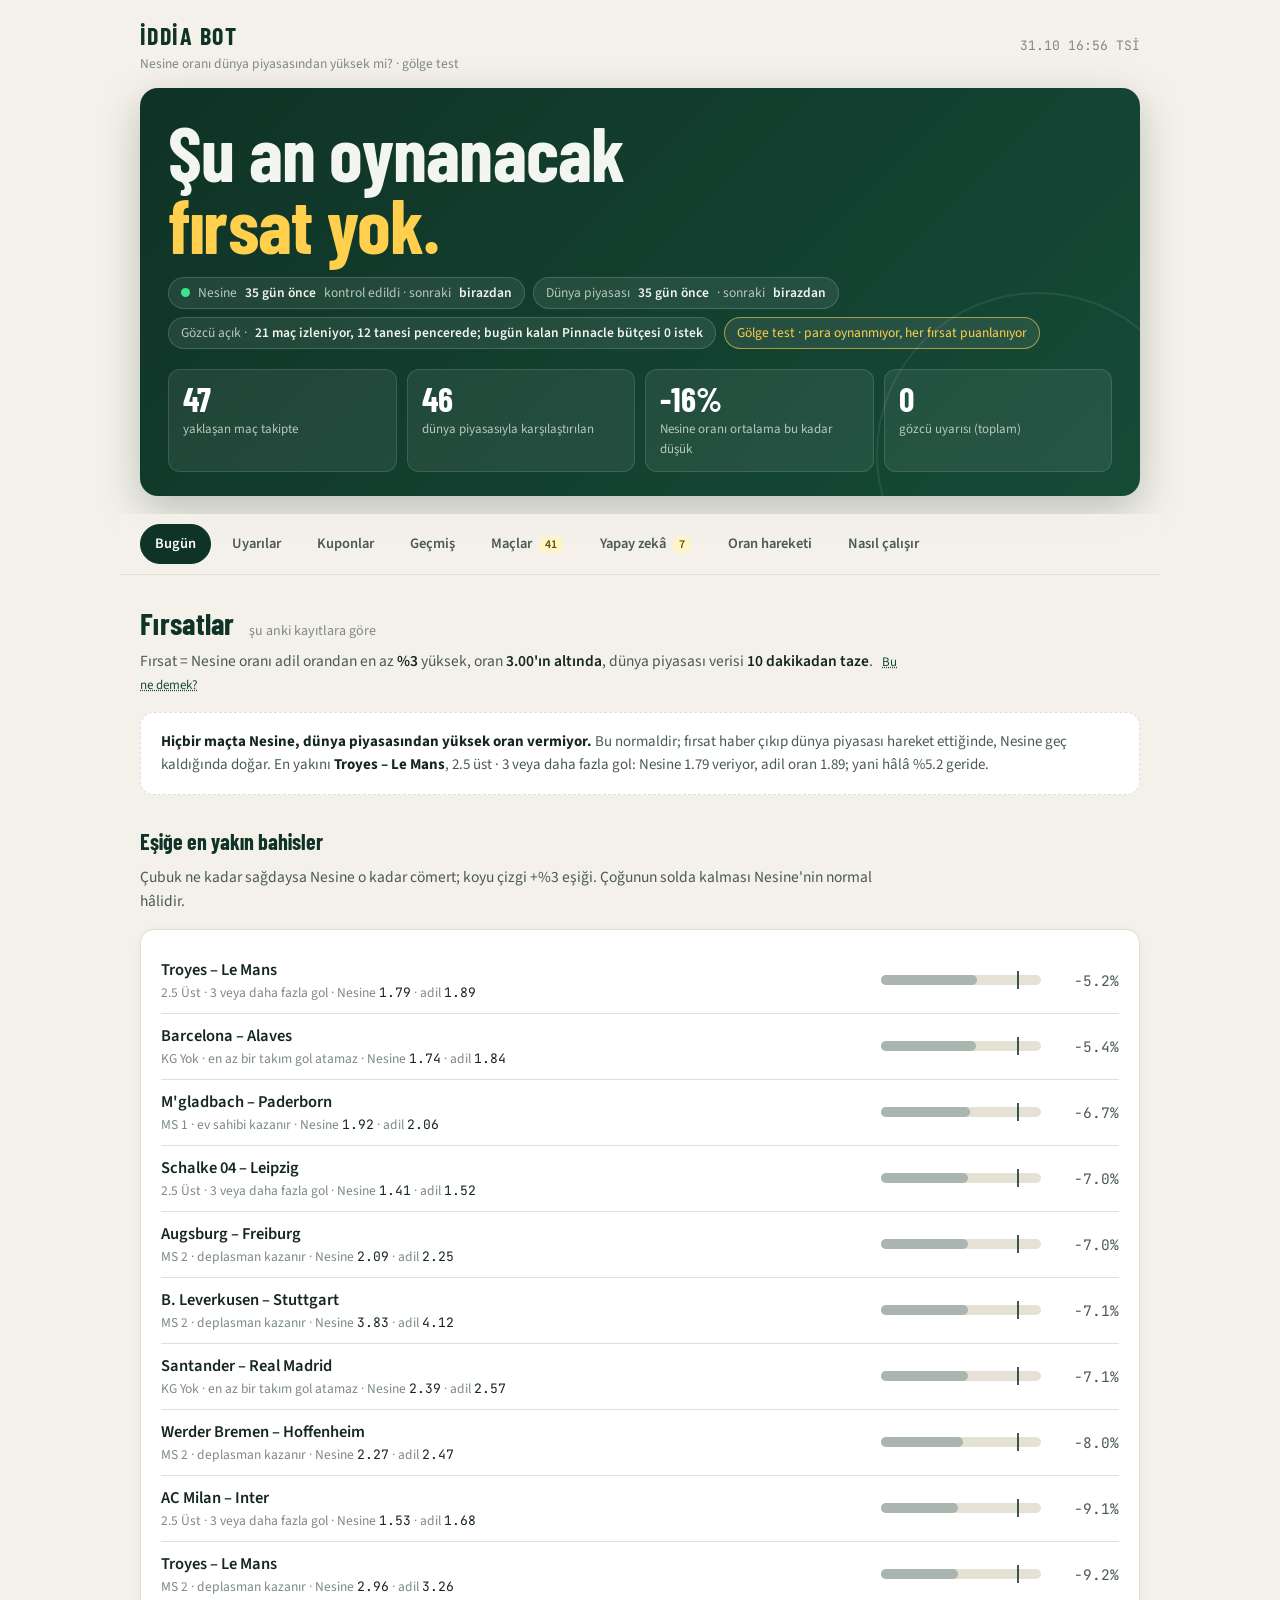
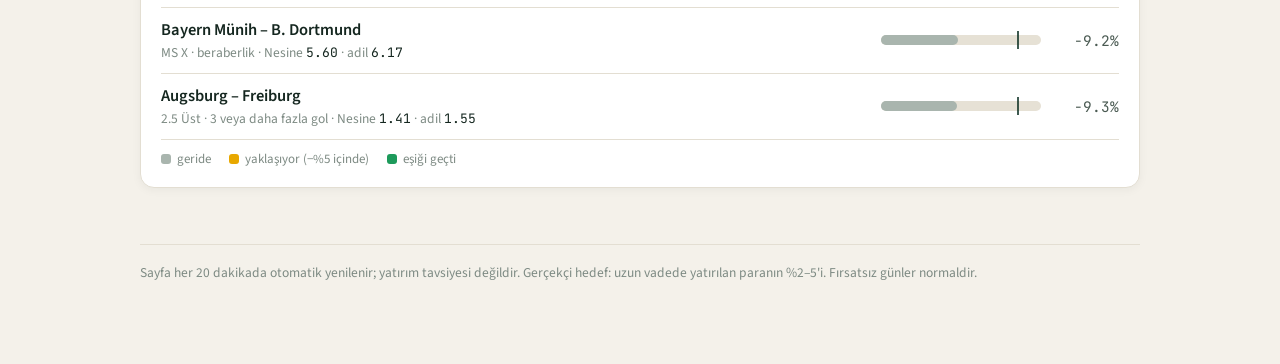
==== commit 06c16dc8: "gözcü 13:56" ====
--- a/docs/index.html
+++ b/docs/index.html
@@ -1 +1,743 @@
-<!doctype html><html lang="tr"><head><meta charset="utf-8"><title>analizveotesi</title><meta name="robots" content="noindex, nofollow, noarchive"></head><body style="font-family:system-ui;background:#0B2A1F;color:#F3EFE4;display:flex;align-items:center;justify-content:center;height:100vh;margin:0"><p>analizveotesi · görsel sunucusu</p></body></html>+<!doctype html><html lang="tr"><head><meta charset="utf-8"><meta name="viewport" content="width=device-width,initial-scale=1">
+<title>İddia Bot</title>
+<meta name="robots" content="noindex, nofollow, noarchive">
+<meta name="description" content="Nesine oranlarını dünya piyasasıyla karşılaştıran deneme sayfası.">
+<link rel="preconnect" href="https://fonts.googleapis.com"><link rel="preconnect" href="https://fonts.gstatic.com" crossorigin>
+<link href="https://fonts.googleapis.com/css2?family=Barlow+Condensed:wght@600;700&family=Source+Sans+3:wght@400;600;700&family=JetBrains+Mono:wght@400;600&display=swap" rel="stylesheet">
+<style>
+:root{--bg:#F4F1EA;--card:#FFFFFF;--line:#E3DED2;--ink:#14261F;--ink-2:#4A5A52;--muted:#7D8A83;--board:#0F3326;--board-2:#164B38;
+--sodium:#E8A800;--sodium-soft:#FFF3CC;--signal:#1D9A5B;--signal-soft:#E3F5EB;--ember:#D1612A;--ember-soft:#FBE9DF;--chalk:#F2F5F0;--chalk-dim:#B9C7BF}
+*{box-sizing:border-box;min-width:0}
+html{background:var(--bg)}
+body{margin:0;font-family:"Source Sans 3",system-ui,sans-serif;font-size:16.5px;line-height:1.5;color:var(--ink);background:var(--bg);overflow-x:hidden}
+a{color:var(--board-2)}
+.wrap{max-width:1040px;margin:0 auto;padding:0 20px 80px}
+/* üst bar */
+.topbar{display:flex;justify-content:space-between;align-items:center;padding:18px 0 14px;gap:12px;flex-wrap:wrap}
+.brand{font-family:"Barlow Condensed",sans-serif;font-weight:700;font-size:24px;letter-spacing:.06em;text-transform:uppercase;color:var(--board)}
+.brand small{display:block;font-family:"Source Sans 3",sans-serif;font-weight:400;font-size:13.5px;letter-spacing:0;text-transform:none;color:var(--muted)}
+.clock{font-family:"JetBrains Mono",monospace;font-size:13px;color:var(--muted)}
+/* skorbord */
+.board{background:linear-gradient(135deg,var(--board) 0%,var(--board-2) 100%);color:var(--chalk);border-radius:18px;padding:28px 28px 24px;box-shadow:0 14px 40px rgba(15,51,38,.25);position:relative;overflow:hidden}
+.board::after{content:"";position:absolute;inset:auto -60px -120px auto;width:320px;height:320px;border-radius:50%;border:2px solid rgba(255,255,255,.08)}
+.verdict{font-family:"Barlow Condensed",sans-serif;font-weight:700;font-size:clamp(42px,7vw,76px);line-height:.95;letter-spacing:-.01em;margin:0;opacity:0;transform:translateY(10px);animation:rise .6s .05s cubic-bezier(.2,.7,.2,1) forwards}
+.verdict em{font-style:normal;color:#FFCF4D}
+@keyframes rise{to{opacity:1;transform:none}}
+.pills{display:flex;flex-wrap:wrap;gap:8px;margin:16px 0 0;padding:0;list-style:none}
+.pills li{display:inline-flex;align-items:center;gap:8px;background:rgba(255,255,255,.08);border:1px solid rgba(255,255,255,.16);border-radius:999px;padding:5px 12px;font-size:13.5px;color:var(--chalk-dim)}
+.pills b{color:var(--chalk);font-weight:600}
+.pills .shadow{border-color:rgba(255,207,77,.6);color:#FFCF4D}
+.pulse{display:inline-block;width:9px;height:9px;border-radius:50%;background:#3EE38C;box-shadow:0 0 0 0 rgba(62,227,140,.6);animation:pulse 2.2s infinite}
+.pulse.off{background:var(--ember);box-shadow:none;animation:none}
+@keyframes pulse{0%{box-shadow:0 0 0 0 rgba(62,227,140,.6)}70%{box-shadow:0 0 0 10px rgba(62,227,140,0)}100%{box-shadow:0 0 0 0 rgba(62,227,140,0)}}
+.facts{display:grid;grid-template-columns:repeat(4,1fr);gap:10px;margin:20px 0 0;padding:0;list-style:none}
+.facts li{background:rgba(255,255,255,.07);border:1px solid rgba(255,255,255,.12);border-radius:12px;padding:12px 14px}
+.facts .n{font-family:"Barlow Condensed",sans-serif;font-size:34px;font-weight:700;line-height:1;color:#fff}
+.facts .l{font-size:13px;color:var(--chalk-dim);margin-top:4px}
+.facts .good{color:#3EE38C}.facts .bad{color:#FF9A6B}
+/* sekmeler */
+.tabs{position:sticky;top:0;z-index:5;background:rgba(244,241,234,.94);backdrop-filter:blur(6px);margin:18px -20px 0;padding:10px 20px;border-bottom:1px solid var(--line);display:flex;gap:6px;overflow-x:auto;scrollbar-width:none}
+.tabs::-webkit-scrollbar{display:none}
+.tabs a{flex:0 0 auto;text-decoration:none;color:var(--ink-2);font-weight:600;font-size:14.5px;padding:8px 14px;border-radius:999px;border:1px solid transparent;white-space:nowrap}
+.tabs a:hover{background:#fff;border-color:var(--line)}
+.tabs a.on{background:var(--board);color:#fff;border-color:var(--board)}
+.tabs a .cnt{display:inline-block;margin-left:6px;background:rgba(255,255,255,.18);border-radius:999px;padding:0 7px;font-size:12px}
+.tabs a:not(.on) .cnt{background:var(--sodium-soft);color:#6b4d00}
+.panel{display:none;padding-top:26px;animation:fade .35s}
+.panel.on{display:block}
+@keyframes fade{from{opacity:0;transform:translateY(6px)}to{opacity:1;transform:none}}
+h2{font-family:"Barlow Condensed",sans-serif;font-weight:700;font-size:30px;letter-spacing:.01em;margin:0 0 4px;color:var(--board)}
+h2 small{font-family:"Source Sans 3",sans-serif;font-size:14px;letter-spacing:0;color:var(--muted);font-weight:400;margin-left:8px}
+h3{font-family:"Barlow Condensed",sans-serif;font-weight:700;font-size:22px;margin:30px 0 8px;color:var(--board)}
+.lead{margin:0 0 16px;color:var(--ink-2);font-size:15.5px;max-width:760px}
+.lead b{color:var(--ink);font-weight:600}
+.lead a.q{font-size:13px;margin-left:6px;color:var(--board-2);text-decoration:underline dotted}
+.note{background:var(--sodium-soft);border-left:4px solid var(--sodium);padding:10px 14px;border-radius:0 10px 10px 0;color:#4a3a00;font-size:14.5px;margin:0 0 16px;max-width:900px}
+.note b{color:#2f2500}
+.empty{background:var(--card);border:1px dashed var(--line);border-radius:14px;padding:18px 20px;color:var(--ink-2);font-size:15px}
+.empty b{color:var(--ink)}
+.plain{color:var(--ink-2);font-size:15px;line-height:1.55}
+.plain b{color:var(--ink)}
+/* kart genel */
+.card{background:var(--card);border:1px solid var(--line);border-radius:14px;padding:18px 20px;box-shadow:0 2px 10px rgba(20,38,31,.05)}
+/* fırsat kartı */
+.coupon{position:relative;background:var(--card);color:var(--ink);border:1px solid var(--line);border-left:6px solid var(--signal);border-radius:14px;padding:18px 20px;margin:14px 0;box-shadow:0 6px 20px rgba(20,38,31,.07);opacity:0;animation:rise .5s forwards}
+.coupon.combo{border-left-color:var(--board-2)}
+.coupon .top{display:flex;justify-content:space-between;gap:12px;flex-wrap:wrap;border-bottom:1px solid var(--line);padding-bottom:10px;margin-bottom:12px}
+.coupon .teams{font-family:"Barlow Condensed",sans-serif;font-weight:700;font-size:26px;line-height:1.05;color:var(--board)}
+.coupon .meta{font-family:"JetBrains Mono",monospace;font-size:12px;color:var(--muted);text-align:right}
+.coupon .title{font-family:"Barlow Condensed",sans-serif;font-weight:700;font-size:22px;color:var(--board)}
+.pickbadge{display:inline-block;background:var(--sodium);color:#1B1B1B;font-family:"Barlow Condensed",sans-serif;font-weight:700;font-size:22px;letter-spacing:.02em;padding:4px 12px;border-radius:8px;margin:2px 0 6px}
+.pickbadge small{display:block;font-family:"Source Sans 3",sans-serif;font-weight:600;font-size:11px;letter-spacing:.12em;text-transform:uppercase;color:#5a4a12;margin-bottom:-2px}
+.coupon .pick{font-size:18px;font-weight:600;margin:0 0 10px}
+.coupon .pick small{display:block;font-weight:400;font-size:13.5px;color:var(--muted)}
+.coupon dl{display:grid;grid-template-columns:1fr auto;gap:6px 16px;margin:0;font-size:15px}
+.coupon dt{color:var(--ink-2)}
+.coupon dd{margin:0;font-family:"JetBrains Mono",monospace;font-weight:600;text-align:right;white-space:nowrap}
+.coupon dd.good{color:var(--signal)}.coupon dd.bad{color:var(--ember)}
+.coupon .status{margin-top:12px;padding:10px 12px;border-radius:10px;background:var(--signal-soft);font-size:14px;color:#145c3a}
+.coupon .status.warn{background:var(--ember-soft);color:#8a3d12}
+.coupon .why{margin-top:10px;font-size:14px;color:var(--ink-2)}
+.coupon .why b{color:var(--ink)}
+.coupon .legs{list-style:none;margin:0 0 12px;padding:0;font-size:15px}
+.coupon .legs li{display:grid;grid-template-columns:1fr auto auto;gap:10px;padding:7px 0;border-bottom:1px solid var(--line);align-items:center}
+.coupon .legs .p{font-family:"JetBrains Mono",monospace;color:var(--muted);font-size:13.5px}
+.coupon .legs .o{font-family:"JetBrains Mono",monospace;font-weight:700}
+.coupon .legs small{display:block;color:var(--muted);font-size:12.5px;margin-top:2px}
+.pb{display:inline-block;background:var(--sodium-soft);color:#5a4a12;border:1px solid #F0D98A;font-weight:700;font-size:12px;padding:1px 7px;border-radius:5px;margin-right:5px}
+.grid{display:grid;grid-template-columns:repeat(2,1fr);gap:16px}
+.grid .coupon{margin:4px 0}
+.claudebox{margin:12px 0 0;padding:12px 14px;border-radius:10px;background:var(--sodium-soft);border:1px solid #F0D98A;font-size:14.5px;color:var(--ink)}
+.claudebox p{margin:6px 0 0}.claudebox ul{margin:8px 0 0;padding-left:18px;color:var(--ink-2);font-size:13.5px}.claudebox .muted{color:var(--muted);font-size:13px}
+/* değer sayacı */
+.list{list-style:none;margin:0;padding:0}
+.row{display:grid;grid-template-columns:1fr 160px 64px;gap:14px;align-items:center;padding:10px 0;border-bottom:1px solid var(--line)}
+.row .t{font-weight:600;white-space:nowrap;overflow:hidden;text-overflow:ellipsis}
+.row .d{font-size:13.5px;color:var(--muted);white-space:nowrap;overflow:hidden;text-overflow:ellipsis}
+.row .d code{font-family:"JetBrains Mono",monospace;font-size:13px;color:var(--ink)}
+.row .v{font-family:"JetBrains Mono",monospace;font-size:14.5px;text-align:right;color:var(--ink-2)}
+.row.hit .v{color:var(--signal);font-weight:700}
+.meter{position:relative;height:10px;background:#E6E1D5;border-radius:5px}
+.meter .bar{height:100%;width:0;border-radius:5px;background:#A9B5AE;animation:grow 1s cubic-bezier(.2,.7,.2,1) forwards}
+.meter.near .bar{background:var(--sodium)}
+.meter.hit .bar{background:var(--signal)}
+.meter .tick{position:absolute;top:-4px;bottom:-4px;width:2px;background:var(--board);opacity:.8;left:calc(100% * (3 - (-25)) / (8 - (-25)))}
+@keyframes grow{to{width:var(--w)}}
+.legend{display:flex;gap:18px;flex-wrap:wrap;font-size:13px;color:var(--muted);margin:10px 0 0}
+.legend i{display:inline-block;width:10px;height:10px;border-radius:3px;margin-right:6px;vertical-align:-1px}
+/* maç kartları */
+details.match{background:var(--card);border:1px solid var(--line);border-radius:14px;margin:10px 0;overflow:hidden;box-shadow:0 2px 10px rgba(20,38,31,.04)}
+details.match summary{list-style:none;cursor:pointer;display:grid;grid-template-columns:104px 1fr auto;gap:12px;padding:13px 16px;align-items:center}
+details.match summary::-webkit-details-marker{display:none}
+details.match summary:hover{background:#FBFAF6}
+details.match summary time{font-family:"JetBrains Mono",monospace;font-size:12.5px;color:var(--muted)}
+details.match summary .tm{font-weight:700;color:var(--board)}
+details.match summary .lg{font-size:12.5px;color:var(--muted)}
+details.match summary .tag{font-size:12px;padding:3px 9px;border-radius:999px;background:#EFEBE0;color:var(--ink-2);white-space:nowrap}
+details.match summary .tag.hit{background:var(--signal-soft);color:#145c3a}
+details.match summary .tag.miss{background:var(--ember-soft);color:#8a3d12}
+details.match[open] summary{border-bottom:1px solid var(--line);background:#FBFAF6}
+.views{padding:14px 16px 16px;overflow-x:auto}
+.views table{width:100%;border-collapse:collapse;font-size:14.5px;min-width:520px}
+.views th{font-weight:600;color:var(--muted);font-size:12.5px;text-align:right;padding:6px 8px;border-bottom:1px solid var(--line)}
+.views th:first-child,.views td:first-child{text-align:left}
+.views td{padding:7px 8px;text-align:right;font-family:"JetBrains Mono",monospace;font-size:13.5px;border-bottom:1px solid #F0ECE2}
+.views td:first-child{font-family:"Source Sans 3",sans-serif;font-size:14.5px}
+.views td.good{color:var(--signal);font-weight:700}
+.views td.dim{color:var(--muted)}
+.views tr.rec td{background:var(--signal-soft)}
+.views tr.rec td:first-child{font-weight:700;color:#145c3a}
+.views tr.rec td:first-child::before{content:"▶ ";font-size:11px}
+.views .why{margin:12px 0 0;font-size:14px;color:var(--ink-2)}
+.views .why b{color:var(--ink)}
+.views .acc{margin:10px 0 0;font-size:12.5px;color:var(--muted)}
+.plainlegs{list-style:none;margin:0;padding:0}.plainlegs li{display:grid;grid-template-columns:1fr auto auto;gap:10px;padding:7px 0;border-bottom:1px solid var(--line);font-size:14.5px}.plainlegs small{display:block;color:var(--muted);font-size:12.5px}.plainlegs .o{font-family:"JetBrains Mono",monospace}
+/* listeler */
+.alerts,.changes{list-style:none;margin:0;padding:0}
+.alerts li,.changes li{display:grid;grid-template-columns:84px 1fr auto;gap:12px;padding:10px 0;border-bottom:1px solid var(--line);font-size:15px;align-items:baseline}
+.alerts time,.changes time{font-family:"JetBrains Mono",monospace;font-size:12.5px;color:var(--muted)}
+.alerts .r,.changes .o{font-family:"JetBrains Mono",monospace;font-size:14px;text-align:right;white-space:nowrap}
+.alerts .r.good,.changes .o.up{color:var(--signal)}.alerts .r.bad,.changes .o.down{color:var(--ember)}
+.alerts small,.changes small{display:block;color:var(--muted);font-size:13px}
+.changes small{display:inline}
+/* claude kartları */
+.cl{display:grid;grid-template-columns:repeat(2,1fr);gap:16px}
+.cl .card{opacity:0;animation:rise .5s forwards}
+.cl .head{display:flex;justify-content:space-between;gap:10px;align-items:flex-start;margin-bottom:8px}
+.cl .tm{font-family:"Barlow Condensed",sans-serif;font-weight:700;font-size:22px;color:var(--board);line-height:1.05}
+.cl .when{font-family:"JetBrains Mono",monospace;font-size:12px;color:var(--muted)}
+.cl .vd{font-size:12px;padding:3px 9px;border-radius:999px;white-space:nowrap}
+.cl .vd.ok{background:var(--signal-soft);color:#145c3a}.cl .vd.warn{background:var(--ember-soft);color:#8a3d12}
+.cl .probs{display:grid;grid-template-columns:repeat(5,1fr);gap:6px;margin:10px 0}
+.cl .probs div{background:#F7F5EF;border-radius:8px;padding:6px 8px;text-align:center}
+.cl .probs b{display:block;font-family:"JetBrains Mono",monospace;font-size:15px}
+.cl .probs small{font-size:11px;color:var(--muted)}
+.cl .probs .hitp{background:var(--signal-soft);outline:2px solid var(--signal)}
+.cl .probs em{display:block;font-style:normal;font-size:11px;color:var(--muted);margin-top:2px}
+.cl .probs i{display:block;font-style:normal;font-size:11px;font-weight:700;color:#145c3a;margin-top:2px}
+.cl .plabel{font-size:13px;color:var(--muted);margin-top:6px}.cl .plabel b{color:var(--ink-2)}
+.cl .abs{margin-top:12px;padding-top:10px;border-top:1px solid var(--line)}
+.cl .tbl{overflow-x:auto;margin-top:6px}
+.cl .tbl table{width:100%;border-collapse:collapse;font-size:13.5px;min-width:560px}
+.cl .tbl th{text-align:left;font-weight:600;color:var(--muted);font-size:12px;padding:5px 8px;border-bottom:1px solid var(--line)}
+.cl .tbl td{padding:6px 8px;border-bottom:1px solid #F0ECE2;vertical-align:top;color:var(--ink-2)}
+.cl .tbl td b{color:var(--ink)}
+.cl .st{display:inline-block;font-size:12px;padding:1px 8px;border-radius:999px;background:#EFEBE0;white-space:nowrap}
+.cl .st.miss{background:var(--ember-soft);color:#8a3d12}.cl .st.warn{background:var(--sodium-soft);color:#6b4d00}.cl .st.ok{background:var(--signal-soft);color:#145c3a}
+.cl .lnote,.views .lnote{margin:8px 0 0;font-size:14px;color:var(--ink-2)}
+.abs{margin-top:12px;padding-top:10px;border-top:1px solid var(--line)}
+.abs .plabel{font-size:13px;color:var(--muted);margin-bottom:6px}.abs .plabel b{color:var(--ink-2)}
+.chips{display:flex;flex-wrap:wrap;gap:8px}
+details.chip{display:inline-block;position:relative}
+details.chip summary{list-style:none;cursor:pointer;display:inline-flex;align-items:center;gap:6px;border:1px solid var(--line);background:#fff;border-radius:999px;padding:4px 11px;font-size:13.5px;font-weight:600;color:var(--ink)}
+details.chip summary::-webkit-details-marker{display:none}
+details.chip summary small{font-weight:400;color:var(--muted);font-size:12px}
+details.chip.miss summary{border-color:#F2C2A8;background:var(--ember-soft)}
+details.chip.warn summary{border-color:#F0D98A;background:var(--sodium-soft)}
+details.chip.ok summary{border-color:#BFE6CF;background:var(--signal-soft)}
+details.chip.goal summary{border-color:#BFD9EA;background:#E8F2F9}
+details.lineup{margin:6px 0}
+details.lineup summary{list-style:none;cursor:pointer;font-size:14px;color:var(--ink-2);padding:6px 10px;border:1px solid var(--line);border-radius:8px;background:#fff}
+details.lineup summary::-webkit-details-marker{display:none}
+details.lineup .pop2{font-size:13.5px;color:var(--ink-2);padding:8px 10px;display:grid;gap:4px}
+details.lineup .pop2 b{color:var(--ink)}
+.l5{font-size:14px;color:var(--ink-2)}
+.r5{display:inline-block;width:20px;height:20px;line-height:20px;text-align:center;border-radius:4px;font-size:12px;font-weight:700;color:#fff;background:#A9B5AE;margin-right:2px}
+.r5.W{background:var(--signal)}.r5.L{background:var(--ember)}.r5.D{background:#9AA7A0}
+details.chip[open] summary{box-shadow:0 0 0 2px rgba(15,51,38,.15)}
+details.chip .pop{position:absolute;z-index:4;top:calc(100% + 6px);left:0;min-width:260px;max-width:360px;background:#fff;border:1px solid var(--line);border-radius:10px;padding:10px 12px;box-shadow:0 10px 28px rgba(20,38,31,.15);font-size:13.5px;color:var(--ink-2);display:grid;gap:4px}
+details.chip .pop b{color:var(--ink)}
+.cl{grid-template-columns:1fr}
+.cl p{margin:8px 0 0;font-size:14.5px;color:var(--ink-2)}
+.cl ul{margin:8px 0 0;padding-left:18px;font-size:13.5px;color:var(--ink-2)}
+.cl .res{margin-top:10px;font-size:13.5px;color:var(--ink-2);border-top:1px solid var(--line);padding-top:8px}
+.steps{display:grid;grid-template-columns:repeat(auto-fit,minmax(230px,1fr));gap:14px;margin:0;padding:0;list-style:none}
+.steps li{background:var(--card);border:1px solid var(--line);border-radius:14px;padding:16px 18px}
+.steps b{display:block;font-family:"Barlow Condensed",sans-serif;font-size:22px;font-weight:700;margin-bottom:4px;color:var(--board)}
+.steps p{margin:0;color:var(--ink-2);font-size:14.5px}
+.gloss{margin:16px 0 0;padding:0;list-style:none;display:grid;gap:10px}
+.gloss li{background:var(--card);border:1px solid var(--line);border-radius:12px;padding:12px 16px}
+.gloss b{display:block;color:var(--board);margin-bottom:2px}
+.tiles{display:grid;grid-template-columns:repeat(auto-fill,minmax(220px,1fr));gap:14px}
+.tile{display:block;background:var(--card);border:1px solid var(--line);border-radius:12px;overflow:hidden;text-decoration:none;color:var(--ink-2);font-size:13.5px}
+.tile img{width:100%;display:block;aspect-ratio:4/5;object-fit:cover}
+.tile span{display:block;padding:8px 10px}
+.post{background:var(--card);border:1px solid var(--line);border-radius:14px;padding:14px 16px;margin:12px 0}
+.post-h{display:flex;justify-content:space-between;gap:10px;flex-wrap:wrap;margin-bottom:10px}
+.post-h .when{font-family:"JetBrains Mono",monospace;font-size:12.5px;color:var(--muted)}
+.tiles.small{grid-template-columns:repeat(auto-fill,minmax(150px,1fr))}
+.cap{margin-top:10px;display:grid;gap:8px}
+.cap textarea{width:100%;font:14px/1.45 "Source Sans 3",system-ui,sans-serif;color:var(--ink);background:#FBFAF6;border:1px solid var(--line);border-radius:10px;padding:10px;resize:vertical}
+.cap .copy{justify-self:start;padding:7px 14px;border-radius:8px;border:1px solid var(--board);background:var(--board);color:#fff;cursor:pointer;font-weight:600}
+.cap .copy.ok{background:var(--signal);border-color:var(--signal)}
+footer{margin-top:56px;padding-top:18px;border-top:1px solid var(--line);color:var(--muted);font-size:13.5px}
+@media (max-width:760px){.grid,.cl{grid-template-columns:1fr}.facts{grid-template-columns:repeat(2,1fr)}.board{padding:22px 18px 18px;border-radius:14px}}
+@media (max-width:560px){.row{grid-template-columns:1fr 92px 54px}.alerts li,.changes li{grid-template-columns:64px 1fr}.alerts .r,.changes .o{grid-column:2;text-align:left}
+details.match summary{grid-template-columns:1fr auto}details.match summary time{grid-column:1/-1}.coupon{padding:16px 14px}.coupon .meta{text-align:left}.cl .probs{grid-template-columns:repeat(3,1fr)}}
+@media (prefers-reduced-motion:reduce){*{animation:none!important;transition:none!important}.verdict,.coupon,.cl .card{opacity:1;transform:none}.meter .bar{width:var(--w)}}
+</style></head><body><div class="wrap">
+<div class="topbar"><div class="brand">İddia Bot<small>Nesine oranı dünya piyasasından yüksek mi? · gölge test</small></div><div class="clock">31.10 16:56 TSİ</div></div>
+
+<section class="board">
+  <h1 class="verdict">Şu an oynanacak<br><em>fırsat yok.</em></h1>
+  <ul class="pills"><li><span class="pulse"></span>Nesine <b class="ago" data-ts="2026-10-31T13:30:10+00:00">25 dk önce</b> kontrol edildi · sonraki <b class="nxt" data-next="2026-10-31T13:40:10+00:00">birazdan</b></li><li>Dünya piyasası <b class="ago" data-ts="2026-10-31T12:18:52+00:00">1 saat önce</b> · sonraki <b class="nxt" data-next="2026-10-31T12:20:00+00:00">birazdan</b></li><li>Gözcü açık · <b>21 maç izleniyor, 12 tanesi pencerede; bugün kalan Pinnacle bütçesi 0 istek</b></li><li class="shadow">Gölge test · para oynanmıyor, her fırsat puanlanıyor</li></ul>
+  
+<ul class="facts">
+  <li><div class="n">47</div><div class="l">yaklaşan maç takipte</div></li>
+  <li><div class="n">46</div><div class="l">dünya piyasasıyla karşılaştırılan</div></li>
+  <li><div class="n">-16%</div><div class="l">Nesine oranı ortalama bu kadar düşük</div></li>
+  <li><div class="n">0</div><div class="l">gözcü uyarısı (toplam)</div></li>
+</ul>
+</section>
+
+<nav class="tabs" id="tabs">
+  <a href="#bugun" data-tab="bugun" class="on">Bugün</a>
+  <a href="#uyarilar" data-tab="uyarilar">Uyarılar</a>
+  <a href="#kuponlar" data-tab="kuponlar">Kuponlar</a>
+  <a href="#gecmis" data-tab="gecmis">Geçmiş</a>
+  <a href="#maclar" data-tab="maclar">Maçlar<span class="cnt">41</span></a>
+  <a href="#claude" data-tab="claude">Yapay zekâ<span class="cnt">7</span></a>
+  <a href="#hareket" data-tab="hareket">Oran hareketi</a>
+  <a href="#nasil" data-tab="nasil">Nasıl çalışır</a>
+</nav>
+
+<section class="panel on" id="p-bugun">
+<h2>Fırsatlar <small>şu anki kayıtlara göre</small></h2>
+<p class="lead">Fırsat = Nesine oranı adil orandan en az <b>%3</b> yüksek, oran <b>3.00'ın altında</b>, dünya piyasası verisi <b>10 dakikadan taze</b>. <a class="q" href="#nasil" data-go="nasil">Bu ne demek?</a></p>
+<div class="empty"><b>Hiçbir maçta Nesine, dünya piyasasından yüksek oran vermiyor.</b> Bu normaldir; fırsat haber çıkıp dünya piyasası hareket ettiğinde, Nesine geç kaldığında doğar. En yakını <b>Troyes – Le Mans</b>, 2.5 üst · 3 veya daha fazla gol: Nesine 1.79 veriyor, adil oran 1.89; yani hâlâ %5.2 geride.</div>
+<h3>Eşiğe en yakın bahisler</h3>
+<p class="lead">Çubuk ne kadar sağdaysa Nesine o kadar cömert; koyu çizgi +%3 eşiği. Çoğunun solda kalması Nesine'nin normal hâlidir.</p>
+<div class="card"><ul class="list"><li class="row "><div class="m"><div class="t">Troyes – Le Mans</div><div class="d">2.5 Üst · 3 veya daha fazla gol · Nesine <code>1.79</code> · adil <code>1.89</code></div></div><div class="meter "><div class="bar" style="--w:60.1%"></div><div class="tick"></div></div><div class="v">-5.2%</div></li><li class="row "><div class="m"><div class="t">Barcelona – Alaves</div><div class="d">KG Yok · en az bir takım gol atamaz · Nesine <code>1.74</code> · adil <code>1.84</code></div></div><div class="meter "><div class="bar" style="--w:59.3%"></div><div class="tick"></div></div><div class="v">-5.4%</div></li><li class="row "><div class="m"><div class="t">M&#x27;gladbach – Paderborn</div><div class="d">MS 1 · ev sahibi kazanır · Nesine <code>1.92</code> · adil <code>2.06</code></div></div><div class="meter "><div class="bar" style="--w:55.5%"></div><div class="tick"></div></div><div class="v">-6.7%</div></li><li class="row "><div class="m"><div class="t">Schalke 04 – Leipzig</div><div class="d">2.5 Üst · 3 veya daha fazla gol · Nesine <code>1.41</code> · adil <code>1.52</code></div></div><div class="meter "><div class="bar" style="--w:54.6%"></div><div class="tick"></div></div><div class="v">-7.0%</div></li><li class="row "><div class="m"><div class="t">Augsburg – Freiburg</div><div class="d">MS 2 · deplasman kazanır · Nesine <code>2.09</code> · adil <code>2.25</code></div></div><div class="meter "><div class="bar" style="--w:54.6%"></div><div class="tick"></div></div><div class="v">-7.0%</div></li><li class="row "><div class="m"><div class="t">B. Leverkusen – Stuttgart</div><div class="d">MS 2 · deplasman kazanır · Nesine <code>3.83</code> · adil <code>4.12</code></div></div><div class="meter "><div class="bar" style="--w:54.3%"></div><div class="tick"></div></div><div class="v">-7.1%</div></li><li class="row "><div class="m"><div class="t">Santander – Real Madrid</div><div class="d">KG Yok · en az bir takım gol atamaz · Nesine <code>2.39</code> · adil <code>2.57</code></div></div><div class="meter "><div class="bar" style="--w:54.2%"></div><div class="tick"></div></div><div class="v">-7.1%</div></li><li class="row "><div class="m"><div class="t">Werder Bremen – Hoffenheim</div><div class="d">MS 2 · deplasman kazanır · Nesine <code>2.27</code> · adil <code>2.47</code></div></div><div class="meter "><div class="bar" style="--w:51.4%"></div><div class="tick"></div></div><div class="v">-8.0%</div></li><li class="row "><div class="m"><div class="t">AC Milan – Inter</div><div class="d">2.5 Üst · 3 veya daha fazla gol · Nesine <code>1.53</code> · adil <code>1.68</code></div></div><div class="meter "><div class="bar" style="--w:48.3%"></div><div class="tick"></div></div><div class="v">-9.1%</div></li><li class="row "><div class="m"><div class="t">Troyes – Le Mans</div><div class="d">MS 2 · deplasman kazanır · Nesine <code>2.96</code> · adil <code>3.26</code></div></div><div class="meter "><div class="bar" style="--w:48.0%"></div><div class="tick"></div></div><div class="v">-9.2%</div></li><li class="row "><div class="m"><div class="t">Bayern Münih – B. Dortmund</div><div class="d">MS X · beraberlik · Nesine <code>5.60</code> · adil <code>6.17</code></div></div><div class="meter "><div class="bar" style="--w:47.9%"></div><div class="tick"></div></div><div class="v">-9.2%</div></li><li class="row "><div class="m"><div class="t">Augsburg – Freiburg</div><div class="d">2.5 Üst · 3 veya daha fazla gol · Nesine <code>1.41</code> · adil <code>1.55</code></div></div><div class="meter "><div class="bar" style="--w:47.6%"></div><div class="tick"></div></div><div class="v">-9.3%</div></li></ul>
+<div class="legend"><span><i style="background:#A9B5AE"></i>geride</span><span><i style="background:var(--sodium)"></i>yaklaşıyor (−%5 içinde)</span><span><i style="background:var(--signal)"></i>eşiği geçti</span></div></div>
+</section>
+
+<section class="panel" id="p-uyarilar">
+<h2>Gözcü uyarıları <small>maç saatine yakın yakalananlar</small></h2>
+<p class="lead">Gözcü, maç saatine yakın dünya piyasasını izler; Nesine geç kaldığında burada uyarı düşer. Her uyarı sonradan maç sonucu ve kapanış oranıyla puanlanır. <b>Henüz uyarı yok.</b> <a class="q" href="#nasil" data-go="nasil">Gözcü nedir?</a></p>
+<div class="empty"><b>Henüz uyarı yok.</b> Gözcü maç saatine yakın açılır; Nesine dünya piyasasından geç kaldığında ilk satır burada belirir.</div>
+</section>
+
+<section class="panel" id="p-kuponlar">
+<h2>Kupon önerileri <small>önümüzdeki 48 saat, 3–5 maç</small></h2>
+<p class="note"><b>Açık konuşalım:</b> "En güvenli" kupon en sık tutan kupondur ama uzun vadede en çok kaybettiren de odur. Nesine'de bir kupon en az <b>50 TL</b>; her kuponun altında 50 TL yatırsanız ne ödeyeceği ve uzun vadede kaçının gideceği yazıyor. Karar sizin. <a class="q" href="#nasil" data-go="nasil">Kombine nasıl hesaplanır?</a></p>
+<div class="grid">
+<article class="coupon combo" style="animation-delay:0.50s">
+  <div class="top"><div class="title">#13 · En güvenli</div><div class="meta">3 maç · en yüksek gelme ihtimali</div></div>
+  <ul class="legs"><li><div>Barcelona – Alaves<small><span class="pb">2.5 Üst</span>Cmt 31.10 23:00</small></div><div class="p">%80</div><div class="o">1.07</div></li><li><div>Amed Sportif – Eyüpspor<small><span class="pb">Ev</span>Paz 01.11 13:30</small></div><div class="p">%78</div><div class="o">1.13</div></li><li><div>Santander – Real Madrid<small><span class="pb">Deplasman</span>Paz 01.11 18:15</small></div><div class="p">%81</div><div class="o">1.11</div></li></ul>
+  <dl>
+    <dt>Toplam oran</dt><dd>1.34</dd>
+    <dt>Gelme ihtimali</dt><dd>%50</dd>
+    <dt>Bu ihtimale denk adil oran</dt><dd>1.99</dd>
+    <dt>Beklenen değer</dt><dd class="bad">-32%</dd>
+  </dl>
+  <div class="status warn">Nesine'nin en küçük kuponu 50 TL. Bu kupona 50 TL yatırılırsa tutarsa <b>67 TL</b> öder; uzun vadede her 50 TL'nin yaklaşık <b>16 TL'si kaybedilir</b>.</div>
+</article>
+<article class="coupon combo" style="animation-delay:0.60s">
+  <div class="top"><div class="title">#14 · En güvenli</div><div class="meta">4 maç · en yüksek gelme ihtimali</div></div>
+  <ul class="legs"><li><div>Bayern Münih – B. Dortmund<small><span class="pb">2.5 Üst</span>Cmt 31.10 20:30</small></div><div class="p">%77</div><div class="o">1.13</div></li><li><div>Barcelona – Alaves<small><span class="pb">2.5 Üst</span>Cmt 31.10 23:00</small></div><div class="p">%80</div><div class="o">1.07</div></li><li><div>Amed Sportif – Eyüpspor<small><span class="pb">Ev</span>Paz 01.11 13:30</small></div><div class="p">%78</div><div class="o">1.13</div></li><li><div>Santander – Real Madrid<small><span class="pb">Deplasman</span>Paz 01.11 18:15</small></div><div class="p">%81</div><div class="o">1.11</div></li></ul>
+  <dl>
+    <dt>Toplam oran</dt><dd>1.52</dd>
+    <dt>Gelme ihtimali</dt><dd>%39</dd>
+    <dt>Bu ihtimale denk adil oran</dt><dd>2.57</dd>
+    <dt>Beklenen değer</dt><dd class="bad">-41%</dd>
+  </dl>
+  <div class="status warn">Nesine'nin en küçük kuponu 50 TL. Bu kupona 50 TL yatırılırsa tutarsa <b>76 TL</b> öder; uzun vadede her 50 TL'nin yaklaşık <b>21 TL'si kaybedilir</b>.</div>
+</article>
+<article class="coupon combo" style="animation-delay:0.70s">
+  <div class="top"><div class="title">#15 · En güvenli</div><div class="meta">5 maç · en yüksek gelme ihtimali</div></div>
+  <ul class="legs"><li><div>Bayern Münih – B. Dortmund<small><span class="pb">2.5 Üst</span>Cmt 31.10 20:30</small></div><div class="p">%77</div><div class="o">1.13</div></li><li><div>Barcelona – Alaves<small><span class="pb">2.5 Üst</span>Cmt 31.10 23:00</small></div><div class="p">%80</div><div class="o">1.07</div></li><li><div>Amed Sportif – Eyüpspor<small><span class="pb">Ev</span>Paz 01.11 13:30</small></div><div class="p">%78</div><div class="o">1.13</div></li><li><div>Como 1907 – Venezia<small><span class="pb">Ev</span>Paz 01.11 14:30</small></div><div class="p">%76</div><div class="o">1.15</div></li><li><div>Santander – Real Madrid<small><span class="pb">Deplasman</span>Paz 01.11 18:15</small></div><div class="p">%81</div><div class="o">1.11</div></li></ul>
+  <dl>
+    <dt>Toplam oran</dt><dd>1.74</dd>
+    <dt>Gelme ihtimali</dt><dd>%29</dd>
+    <dt>Bu ihtimale denk adil oran</dt><dd>3.39</dd>
+    <dt>Beklenen değer</dt><dd class="bad">-49%</dd>
+  </dl>
+  <div class="status warn">Nesine'nin en küçük kuponu 50 TL. Bu kupona 50 TL yatırılırsa tutarsa <b>87 TL</b> öder; uzun vadede her 50 TL'nin yaklaşık <b>24 TL'si kaybedilir</b>.</div>
+</article>
+<article class="coupon combo" style="animation-delay:0.80s">
+  <div class="top"><div class="title">#12 · Dengeli</div><div class="meta">3 maç · bacak oranları 1.50–2.50</div></div>
+  <ul class="legs"><li><div>Man. City – Brighton<small><span class="pb">Ev</span>Cmt 31.10 18:00</small></div><div class="p">%57</div><div class="o">1.51</div></li><li><div>AC Milan – Inter<small><span class="pb">2.5 Üst</span>Cmt 31.10 22:45</small></div><div class="p">%59</div><div class="o">1.53</div></li><li><div>Amed Sportif – Eyüpspor<small><span class="pb">KG Yok</span>Paz 01.11 13:30</small></div><div class="p">%58</div><div class="o">1.54</div></li></ul>
+  <dl>
+    <dt>Toplam oran</dt><dd>3.56</dd>
+    <dt>Gelme ihtimali</dt><dd>%19</dd>
+    <dt>Bu ihtimale denk adil oran</dt><dd>5.15</dd>
+    <dt>Beklenen değer</dt><dd class="bad">-31%</dd>
+  </dl>
+  <div class="status warn">Nesine'nin en küçük kuponu 50 TL. Bu kupona 50 TL yatırılırsa tutarsa <b>178 TL</b> öder; uzun vadede her 50 TL'nin yaklaşık <b>15 TL'si kaybedilir</b>.</div>
+</article></div>
+</section>
+
+<section class="panel" id="p-gecmis">
+<h2>Geçmiş kuponlar <small>önerilenler tuttu mu?</small></h2>
+<p class="lead">Her önerilen kupon ilk göründüğü anda kilitlenir; maçlar bitince tuttu mu bakılır. Tahmin değil, kayıt. <a class="q" href="#nasil" data-go="nasil">Ayrıntı</a></p>
+<ul class="facts" style="animation:none;opacity:1"><li><div class="n">0/3</div><div class="l">En güvenli kupon tuttu (%0) · 1 birimle oynansa net <b class="bad">-3.0</b></div></li><li><div class="n">0/1</div><div class="l">Dengeli kupon tuttu (%0) · 1 birimle oynansa net <b class="bad">-1.0</b></div></li><li><div class="n">0/3</div><div class="l">En az kayıplı kupon tuttu (%0) · 1 birimle oynansa net <b class="bad">-3.0</b></div></li></ul><details class="match"><summary><time>Cum 30.10 19:35</time><div><div class="tm">#13 · En güvenli · 3 maç · oran 1.31</div>
+<div class="lg">gelme ihtimali %50 · beklenen değer -35%</div></div><span class="tag">bekliyor · 0/3 tuttu</span></summary>
+<div class="views"><ul class="legs plainlegs"><li><div>Barcelona – Alaves<small><span class="pb">2.5 Üst</span>Cmt 31.10 23:00</small></div><div class="p">…</div><div class="o">1.07</div></li><li><div>Amed Sportif – Eyüpspor<small><span class="pb">Ev</span>Paz 01.11 13:30</small></div><div class="p">…</div><div class="o">1.13</div></li><li><div>Santander – Real Madrid<small><span class="pb">Deplasman</span>Paz 01.11 18:15</small></div><div class="p">…</div><div class="o">1.08</div></li></ul></div></details><details class="match"><summary><time>Cum 30.10 19:35</time><div><div class="tm">#14 · En güvenli · 4 maç · oran 1.45</div>
+<div class="lg">gelme ihtimali %38 · beklenen değer -44%</div></div><span class="tag">bekliyor · 0/4 tuttu</span></summary>
+<div class="views"><ul class="legs plainlegs"><li><div>Bayern Münih – B. Dortmund<small><span class="pb">2.5 Üst</span>Cmt 31.10 20:30</small></div><div class="p">…</div><div class="o">1.11</div></li><li><div>Barcelona – Alaves<small><span class="pb">2.5 Üst</span>Cmt 31.10 23:00</small></div><div class="p">…</div><div class="o">1.07</div></li><li><div>Amed Sportif – Eyüpspor<small><span class="pb">Ev</span>Paz 01.11 13:30</small></div><div class="p">…</div><div class="o">1.13</div></li><li><div>Santander – Real Madrid<small><span class="pb">Deplasman</span>Paz 01.11 18:15</small></div><div class="p">…</div><div class="o">1.08</div></li></ul></div></details><details class="match"><summary><time>Cum 30.10 19:35</time><div><div class="tm">#15 · En güvenli · 5 maç · oran 1.65</div>
+<div class="lg">gelme ihtimali %29 · beklenen değer -52%</div></div><span class="tag">bekliyor · 0/5 tuttu</span></summary>
+<div class="views"><ul class="legs plainlegs"><li><div>Bayern Münih – B. Dortmund<small><span class="pb">2.5 Üst</span>Cmt 31.10 20:30</small></div><div class="p">…</div><div class="o">1.11</div></li><li><div>Barcelona – Alaves<small><span class="pb">2.5 Üst</span>Cmt 31.10 23:00</small></div><div class="p">…</div><div class="o">1.07</div></li><li><div>Amed Sportif – Eyüpspor<small><span class="pb">Ev</span>Paz 01.11 13:30</small></div><div class="p">…</div><div class="o">1.13</div></li><li><div>Como 1907 – Venezia<small><span class="pb">Ev</span>Paz 01.11 14:30</small></div><div class="p">…</div><div class="o">1.14</div></li><li><div>Santander – Real Madrid<small><span class="pb">Deplasman</span>Paz 01.11 18:15</small></div><div class="p">…</div><div class="o">1.08</div></li></ul></div></details><details class="match"><summary><time>Per 29.10 23:01</time><div><div class="tm">#12 · Dengeli · 3 maç · oran 3.90</div>
+<div class="lg">gelme ihtimali %19 · beklenen değer -28%</div></div><span class="tag">bekliyor · 0/3 tuttu</span></summary>
+<div class="views"><ul class="legs plainlegs"><li><div>Bologna – AC Monza<small><span class="pb">Ev</span>Cmt 31.10 17:00</small></div><div class="p">…</div><div class="o">1.50</div></li><li><div>Vallecano – Celta Vigo<small><span class="pb">2.5 Alt</span>Cmt 31.10 18:15</small></div><div class="p">…</div><div class="o">1.53</div></li><li><div>Barcelona – Alaves<small><span class="pb">KG Yok</span>Cmt 31.10 23:00</small></div><div class="p">…</div><div class="o">1.70</div></li></ul></div></details><details class="match"><summary><time>Per 29.10 20:20</time><div><div class="tm">#11 · En güvenli · 5 maç · oran 2.31</div>
+<div class="lg">gelme ihtimali %21 · beklenen değer -52%</div></div><span class="tag miss">tutmadı ✗</span></summary>
+<div class="views"><ul class="legs plainlegs"><li><div>Le Havre – PSG<small><span class="pb">Deplasman</span>Cum 30.10 21:00</small></div><div class="p">…</div><div class="o">1.09</div></li><li><div>Villarreal – Espanyol<small><span class="pb">Ev</span>Cum 30.10 23:00 · skor 0-1</small></div><div class="p">✗</div><div class="o">1.26</div></li><li><div>B. Leverkusen – Stuttgart<small><span class="pb">2.5 Üst</span>Cmt 31.10 17:30</small></div><div class="p">…</div><div class="o">1.16</div></li><li><div>Werder Bremen – Hoffenheim<small><span class="pb">KG Var</span>Cmt 31.10 17:30</small></div><div class="p">…</div><div class="o">1.23</div></li><li><div>Fenerbahçe – Göztepe<small><span class="pb">Ev</span>Cmt 31.10 19:00</small></div><div class="p">…</div><div class="o">1.18</div></li></ul></div></details><details class="match"><summary><time>Per 29.10 19:40</time><div><div class="tm">#10 · Dengeli · 3 maç · oran 3.51</div>
+<div class="lg">gelme ihtimali %19 · beklenen değer -33%</div></div><span class="tag">bekliyor · 1/3 tuttu</span></summary>
+<div class="views"><ul class="legs plainlegs"><li><div>Frosinone – Lecce<small><span class="pb">Ev</span>Per 29.10 20:30 · skor 5-1</small></div><div class="p">✓</div><div class="o">1.53</div></li><li><div>Bologna – AC Monza<small><span class="pb">Ev</span>Cmt 31.10 17:00</small></div><div class="p">…</div><div class="o">1.50</div></li><li><div>Vallecano – Celta Vigo<small><span class="pb">2.5 Alt</span>Cmt 31.10 18:15</small></div><div class="p">…</div><div class="o">1.53</div></li></ul></div></details><details class="match"><summary><time>Per 29.10 19:00</time><div><div class="tm">#9 · En güvenli · 4 maç · oran 1.86</div>
+<div class="lg">gelme ihtimali %30 · beklenen değer -43%</div></div><span class="tag miss">tutmadı ✗</span></summary>
+<div class="views"><ul class="legs plainlegs"><li><div>Le Havre – PSG<small><span class="pb">Deplasman</span>Cum 30.10 21:00</small></div><div class="p">…</div><div class="o">1.09</div></li><li><div>Villarreal – Espanyol<small><span class="pb">Ev</span>Cum 30.10 23:00 · skor 0-1</small></div><div class="p">✗</div><div class="o">1.25</div></li><li><div>B. Leverkusen – Stuttgart<small><span class="pb">2.5 Üst</span>Cmt 31.10 17:30</small></div><div class="p">…</div><div class="o">1.16</div></li><li><div>Fenerbahçe – Göztepe<small><span class="pb">Ev</span>Cmt 31.10 19:00</small></div><div class="p">…</div><div class="o">1.18</div></li></ul></div></details><details class="match"><summary><time>Per 29.10 18:00</time><div><div class="tm">#8 · Dengeli · 3 maç · oran 3.51</div>
+<div class="lg">gelme ihtimali %18 · beklenen değer -37%</div></div><span class="tag miss">tutmadı ✗</span></summary>
+<div class="views"><ul class="legs plainlegs"><li><div>Konyaspor – Galatasaray<small><span class="pb">KG Var</span>Cum 30.10 20:00 · skor 0-4</small></div><div class="p">✗</div><div class="o">1.54</div></li><li><div>Lille – RC Lens<small><span class="pb">2.5 Üst</span>Cum 30.10 23:05</small></div><div class="p">…</div><div class="o">1.50</div></li><li><div>Brentford – Nottingham F.<small><span class="pb">2.5 Üst</span>Cmt 31.10 18:00</small></div><div class="p">…</div><div class="o">1.52</div></li></ul></div></details><details class="match"><summary><time>Per 29.10 17:39</time><div><div class="tm">#7 · En güvenli · 3 maç · oran 1.57</div>
+<div class="lg">gelme ihtimali %41 · beklenen değer -36%</div></div><span class="tag miss">tutmadı ✗</span></summary>
+<div class="views"><ul class="legs plainlegs"><li><div>Le Havre – PSG<small><span class="pb">Deplasman</span>Cum 30.10 21:00</small></div><div class="p">…</div><div class="o">1.09</div></li><li><div>Villarreal – Espanyol<small><span class="pb">Ev</span>Cum 30.10 23:00 · skor 0-1</small></div><div class="p">✗</div><div class="o">1.24</div></li><li><div>B. Leverkusen – Stuttgart<small><span class="pb">2.5 Üst</span>Cmt 31.10 17:30</small></div><div class="p">…</div><div class="o">1.16</div></li></ul></div></details><details class="match"><summary><time>Çar 28.10 22:45</time><div><div class="tm">#1 · En güvenli · 3 maç · oran 1.76</div>
+<div class="lg">gelme ihtimali %36 · beklenen değer -37%</div></div><span class="tag">bekliyor · 2/3 tuttu</span></summary>
+<div class="views"><ul class="legs plainlegs"><li><div>Frosinone – Lecce<small><span class="pb">2.5 Üst</span>Per 29.10 20:30 · skor 5-1</small></div><div class="p">✓</div><div class="o">1.26</div></li><li><div>Le Havre – PSG<small><span class="pb">Deplasman</span>Cum 30.10 21:00</small></div><div class="p">…</div><div class="o">1.09</div></li><li><div>Elversberg – Mainz<small><span class="pb">KG Var</span>Cum 30.10 22:30 · skor 4-1</small></div><div class="p">✓</div><div class="o">1.28</div></li></ul></div></details><details class="match"><summary><time>Çar 28.10 22:45</time><div><div class="tm">#2 · En güvenli · 4 maç · oran 2.34</div>
+<div class="lg">gelme ihtimali %23 · beklenen değer -47%</div></div><span class="tag">bekliyor · 3/4 tuttu</span></summary>
+<div class="views"><ul class="legs plainlegs"><li><div>Frosinone – Lecce<small><span class="pb">2.5 Üst</span>Per 29.10 20:30 · skor 5-1</small></div><div class="p">✓</div><div class="o">1.26</div></li><li><div>Le Havre – PSG<small><span class="pb">Deplasman</span>Cum 30.10 21:00</small></div><div class="p">…</div><div class="o">1.09</div></li><li><div>Nice – Rennes<small><span class="pb">KG Var</span>Cum 30.10 21:00 · skor 5-2</small></div><div class="p">✓</div><div class="o">1.33</div></li><li><div>Elversberg – Mainz<small><span class="pb">KG Var</span>Cum 30.10 22:30 · skor 4-1</small></div><div class="p">✓</div><div class="o">1.28</div></li></ul></div></details><details class="match"><summary><time>Çar 28.10 22:45</time><div><div class="tm">#3 · En güvenli · 5 maç · oran 3.18</div>
+<div class="lg">gelme ihtimali %14 · beklenen değer -56%</div></div><span class="tag">bekliyor · 4/5 tuttu</span></summary>
+<div class="views"><ul class="legs plainlegs"><li><div>Frosinone – Lecce<small><span class="pb">2.5 Üst</span>Per 29.10 20:30 · skor 5-1</small></div><div class="p">✓</div><div class="o">1.26</div></li><li><div>Fiorentina – Atalanta<small><span class="pb">KG Var</span>Per 29.10 22:45 · skor 2-2</small></div><div class="p">✓</div><div class="o">1.36</div></li><li><div>Le Havre – PSG<small><span class="pb">Deplasman</span>Cum 30.10 21:00</small></div><div class="p">…</div><div class="o">1.09</div></li><li><div>Nice – Rennes<small><span class="pb">KG Var</span>Cum 30.10 21:00 · skor 5-2</small></div><div class="p">✓</div><div class="o">1.33</div></li><li><div>Elversberg – Mainz<small><span class="pb">KG Var</span>Cum 30.10 22:30 · skor 4-1</small></div><div class="p">✓</div><div class="o">1.28</div></li></ul></div></details><details class="match"><summary><time>Çar 28.10 22:45</time><div><div class="tm">#4 · En az kayıplı · 3 maç · oran 4.22</div>
+<div class="lg">gelme ihtimali %16 · beklenen değer -34%</div></div><span class="tag miss">tutmadı ✗</span></summary>
+<div class="views"><ul class="legs plainlegs"><li><div>Frosinone – Lecce<small><span class="pb">Ev</span>Per 29.10 20:30 · skor 5-1</small></div><div class="p">✓</div><div class="o">1.47</div></li><li><div>Konyaspor – Galatasaray<small><span class="pb">KG Var</span>Cum 30.10 20:00 · skor 0-4</small></div><div class="p">✗</div><div class="o">1.52</div></li><li><div>Le Havre – PSG<small><span class="pb">KG Yok</span>Cum 30.10 21:00</small></div><div class="p">…</div><div class="o">1.89</div></li></ul></div></details><details class="match"><summary><time>Çar 28.10 22:45</time><div><div class="tm">#5 · En az kayıplı · 4 maç · oran 8.02</div>
+<div class="lg">gelme ihtimali %7 · beklenen değer -43%</div></div><span class="tag miss">tutmadı ✗</span></summary>
+<div class="views"><ul class="legs plainlegs"><li><div>Frosinone – Lecce<small><span class="pb">Ev</span>Per 29.10 20:30 · skor 5-1</small></div><div class="p">✓</div><div class="o">1.47</div></li><li><div>Konyaspor – Galatasaray<small><span class="pb">KG Var</span>Cum 30.10 20:00 · skor 0-4</small></div><div class="p">✗</div><div class="o">1.52</div></li><li><div>Le Havre – PSG<small><span class="pb">KG Yok</span>Cum 30.10 21:00</small></div><div class="p">…</div><div class="o">1.89</div></li><li><div>Elversberg – Mainz<small><span class="pb">Deplasman</span>Cum 30.10 22:30</small></div><div class="p">…</div><div class="o">1.90</div></li></ul></div></details><details class="match"><summary><time>Çar 28.10 22:45</time><div><div class="tm">#6 · En az kayıplı · 5 maç · oran 11.47</div>
+<div class="lg">gelme ihtimali %4 · beklenen değer -51%</div></div><span class="tag miss">tutmadı ✗</span></summary>
+<div class="views"><ul class="legs plainlegs"><li><div>Frosinone – Lecce<small><span class="pb">Ev</span>Per 29.10 20:30 · skor 5-1</small></div><div class="p">✓</div><div class="o">1.47</div></li><li><div>Fiorentina – Atalanta<small><span class="pb">2.5 Üst</span>Per 29.10 22:45 · skor 2-2</small></div><div class="p">✓</div><div class="o">1.43</div></li><li><div>Konyaspor – Galatasaray<small><span class="pb">KG Var</span>Cum 30.10 20:00 · skor 0-4</small></div><div class="p">✗</div><div class="o">1.52</div></li><li><div>Le Havre – PSG<small><span class="pb">KG Yok</span>Cum 30.10 21:00</small></div><div class="p">…</div><div class="o">1.89</div></li><li><div>Elversberg – Mainz<small><span class="pb">Deplasman</span>Cum 30.10 22:30</small></div><div class="p">…</div><div class="o">1.90</div></li></ul></div></details>
+</section>
+
+<section class="panel" id="p-maclar">
+<h2>Yaklaşan maçlar <small>üç görüş yan yana · 48 saat</small></h2>
+<p class="lead">Maça tıklayın: Nesine oranı · <b>Piyasa</b> ihtimali · <b>İstatistik</b> ihtimali · <b>Yapay zekâ</b> ihtimali · Değer. Altında iki takımın son maçları. <a class="q" href="#nasil" data-go="nasil">Üç görüş nedir?</a></p>
+
+<details class="match"><summary><time>Cmt 31.10 17:00</time><div><div class="tm">Bologna – AC Monza</div><div class="lg">İtalya Serie A</div></div><span class="tag">en iyisi -10.8%</span></summary>
+<div class="views"><table><tr><th>Bahis</th><th>Nesine</th><th>Piyasa</th><th>İstatistik</th><th>Yapay zekâ</th><th>Değer</th></tr><tr><td>MS 1 · ev sahibi kazanır</td><td>1.46</td><td>%57</td><td>%58</td><td class="dim">—</td><td class="">-16.8%</td></tr><tr><td>MS X · beraberlik</td><td>3.50</td><td>%24</td><td>%21</td><td class="dim">—</td><td class="">-17.0%</td></tr><tr><td>MS 2 · deplasman kazanır</td><td>4.62</td><td>%19</td><td>%21</td><td class="dim">—</td><td class="">-10.8%</td></tr><tr><td>2.5 Alt · 2 veya daha az gol</td><td>1.77</td><td>%47</td><td>%39</td><td class="dim">—</td><td class="">-16.0%</td></tr><tr><td>2.5 Üst · 3 veya daha fazla gol</td><td>1.61</td><td>%53</td><td>%61</td><td class="dim">—</td><td class="">-15.4%</td></tr><tr><td>KG Var · iki takım da gol atar</td><td>1.63</td><td>%52</td><td>%59</td><td class="dim">—</td><td class="">-15.8%</td></tr><tr><td>KG Yok · en az bir takım gol atamaz</td><td>1.74</td><td>%48</td><td>%41</td><td class="dim">—</td><td class="">-15.9%</td></tr></table>
+<p class="why"><b>Bologna</b> son 10 maçta: 3 galibiyet, maç başı 1.2 gol attı / 1.3 yedi, KG %50, 3+ gol %40. <b>AC Monza</b> son 10 maçta: 2 galibiyet, maç başı 1.6 gol attı / 2.3 yedi, KG %80, 3+ gol %80.</p>
+<div class="abs espn"><div class="plabel"><b>Gol atması en olası</b> · sezon verisi (ESPN)</div><div class="chips"><details class="chip goal"><summary>⚽ Samuel Mbangula <small>Bologna · 3 gol</small></summary><div class="pop"><div><b>Sezon:</b> 4 maç, 3 gol, 0 asist</div><div><b>Maç başı gol:</b> 0.75</div><div><b>Toplam şut:</b> 0</div></div></details><details class="chip goal"><summary>⚽ Federico Bernardeschi <small>Bologna · 2 gol</small></summary><div class="pop"><div><b>Sezon:</b> 9 maç, 2 gol, 0 asist</div><div><b>Maç başı gol:</b> 0.22</div><div><b>Toplam şut:</b> 18</div></div></details><details class="chip goal"><summary>⚽ Gustavo Varela <small>Monza · 8 gol</small></summary><div class="pop"><div><b>Sezon:</b> 8 maç, 8 gol, 0 asist</div><div><b>Maç başı gol:</b> 1.00</div><div><b>Toplam şut:</b> 22</div></div></details><details class="chip goal"><summary>⚽ Jay Robinson <small>Monza · 2 gol</small></summary><div class="pop"><div><b>Sezon:</b> 7 maç, 2 gol, 0 asist</div><div><b>Maç başı gol:</b> 0.29</div><div><b>Toplam şut:</b> 0</div></div></details></div><div class="plabel" style="margin-top:10px"><b>Açıklanan kadro</b> · ESPN</div><details class="lineup"><summary><b>Bologna</b> · 3-4-2-1 · ilk 11 açıklandı</summary><div class="pop2"><div><b>İlk 11:</b> Lukasz Skorupski, Nicoló Casale, Arthur Theate, Martin Vitík, Tommaso Pobega, Lewis Ferguson, Juan Miranda, Nadir Zortea, Jens Odgaard, Nicolò Cambiaghi, Federico Bernardeschi</div><div><b>Yedek:</b> Matteo Darmian, Oussama El Azzouzi, Riccardo Orsolini, Marco Libra, Nikola Moro, Massimo Pessina, Mikel Amondarain, Eivind Helland, Artem Dovbyk, Ukko Happonen, Samuel Mbangula, Rahim Alhassane, Torbjørn Heggem</div></div></details><details class="lineup"><summary><b>Monza</b> · 3-4-2-1 · ilk 11 açıklandı</summary><div class="pop2"><div><b>İlk 11:</b> Noel Törnqvist, Lorenzo Lucchesi, Saba Goglichidze, Eddy Kouadio, Leonardo Colombo, Manga Foe Ondoa, Ricardo Mangas, Samuele Birindelli, Gustavo Varela, Exequiel Zeballos, Dany Mota</div><div><b>Yedek:</b> Jay Robinson, Aljaz Strajnar, Cyril Ngonge, Patrick Ciurria, Adam Bakoune, Andrea Colpani, Valentin Antov, Demba Thiam, Omari Forson, Mathis Mout, Andrea Carboni, Patrick Cutrone, Ebenezer Akinsanmiro, Idrissa Touré</div></div></details><div class="plabel" style="margin-top:10px"><b>Son 5 maç</b> (G galibiyet · B beraberlik · M mağlubiyet, en eski → en yeni)</div><div class="l5"><b>Bologna</b> <span class="r5 D">B</span> <span class="r5 W">G</span> <span class="r5 L">M</span> <span class="r5 W">G</span> <span class="r5 W">G</span> · <b>Monza</b> <span class="r5 D">B</span> <span class="r5 L">M</span> <span class="r5 W">G</span> <span class="r5 L">M</span> <span class="r5 L">M</span></div></div>
+<p class="acc">İsabet geçmişi (5.200 maç): <b>piyasa</b> ±2 puan kalibre · <b>istatistik</b> piyasadan daha az isabetli, tek başına izlenirse geçmişte −12% · <b>Yapay zekâ</b> 3 maçta ölçüldü: isabet puanı 0.319, piyasa 0.250 (küçük iyi) — piyasa önde; 100 maçtan önce yorum yapmayın (✓ = piyasayla 5 puan içinde uyuşuyor).</p>
+</div></details>
+<details class="match"><summary><time>Cmt 31.10 17:30</time><div><div class="tm">B. Leverkusen – Stuttgart</div><div class="lg">Almanya Bundesliga</div></div><span class="tag">en iyisi -7.1%</span></summary>
+<div class="views"><table><tr><th>Bahis</th><th>Nesine</th><th>Piyasa</th><th>İstatistik</th><th>Yapay zekâ</th><th>Değer</th></tr><tr><td>MS 1 · ev sahibi kazanır</td><td>1.47</td><td>%54</td><td>%54</td><td class="dim">—</td><td class="">-20.1%</td></tr><tr><td>MS X · beraberlik</td><td>4.05</td><td>%21</td><td>%20</td><td class="dim">—</td><td class="">-13.4%</td></tr><tr><td>MS 2 · deplasman kazanır</td><td>3.83</td><td>%24</td><td>%26</td><td class="dim">—</td><td class="">-7.1%</td></tr><tr><td>2.5 Alt · 2 veya daha az gol</td><td>3.08</td><td>%25</td><td>%28</td><td class="dim">—</td><td class="">-22.3%</td></tr><tr><td>2.5 Üst · 3 veya daha fazla gol</td><td>1.16</td><td>%75</td><td>%72</td><td class="dim">—</td><td class="">-13.3%</td></tr><tr><td>KG Var · iki takım da gol atar</td><td>1.21</td><td>%71</td><td>%70</td><td class="dim">—</td><td class="">-13.6%</td></tr><tr><td>KG Yok · en az bir takım gol atamaz</td><td>2.73</td><td>%29</td><td>%30</td><td class="dim">—</td><td class="">-22.0%</td></tr></table>
+<p class="why"><b>B. Leverkusen</b> son 10 maçta: 5 galibiyet, maç başı 2.2 gol attı / 1.7 yedi, KG %70, 3+ gol %80. <b>Stuttgart</b> son 10 maçta: 3 galibiyet, maç başı 1.8 gol attı / 1.9 yedi, KG %70, 3+ gol %70.</p>
+<div class="abs espn"><div class="plabel"><b>Gol atması en olası</b> · sezon verisi (ESPN)</div><div class="chips"><details class="chip goal"><summary>⚽ Patrik Schick <small>Bayer Leverkusen · 6 gol</small></summary><div class="pop"><div><b>Sezon:</b> 7 maç, 6 gol, 2 asist</div><div><b>Maç başı gol:</b> 0.86</div><div><b>Toplam şut:</b> 25</div></div></details><details class="chip goal"><summary>⚽ Ibrahim Maza <small>Bayer Leverkusen · 2 gol</small></summary><div class="pop"><div><b>Sezon:</b> 7 maç, 2 gol, 2 asist</div><div><b>Maç başı gol:</b> 0.29</div><div><b>Toplam şut:</b> 22</div></div></details><details class="chip goal"><summary>⚽ Ermedin Demirovic <small>VfB Stuttgart · 3 gol</small></summary><div class="pop"><div><b>Sezon:</b> 7 maç, 3 gol, 0 asist</div><div><b>Maç başı gol:</b> 0.43</div><div><b>Toplam şut:</b> 21</div></div></details><details class="chip goal"><summary>⚽ Josha Vagnoman <small>VfB Stuttgart · 2 gol</small> <small style="color:#8a3d12">· kadroda değil</small></summary><div class="pop"><div><b>Sezon:</b> 6 maç, 2 gol, 0 asist</div><div><b>Maç başı gol:</b> 0.33</div><div><b>Toplam şut:</b> 0</div></div></details></div><div class="plabel" style="margin-top:10px"><b>Açıklanan kadro</b> · ESPN</div><details class="lineup"><summary><b>Bayer Leverkusen</b> · 4-2-3-1 · ilk 11 açıklandı</summary><div class="pop2"><div><b>İlk 11:</b> Mark Flekken, Facundo Medina, Edmond Tapsoba, Jarell Quansah, Miguel Gutiérrez, Ezequiel Fernández, Lucas Vázquez, Aleix García, Afonso Moreira, Ibrahim Maza, Patrik Schick</div><div><b>Yedek:</b> Janis Blaswich, Kenan Doganay, Malik Tillman, Tim Oermann, Robert Andrich, Dustin Buck, Victor Boniface, Jonas Hofmann, Montrell Culbreath</div></div></details><details class="lineup"><summary><b>VfB Stuttgart</b> · 3-4-2-1 · ilk 11 açıklandı</summary><div class="pop2"><div><b>İlk 11:</b> Dennis Seimen, Ramon Hendriks, Jeff Chabot, Luca Jaquez, Bilal El Khannouss, Jamie Leweling, Deniz Undav, Grischa Prömel, Chris Führich, Atakan Karazor, Ermedin Demirovic</div><div><b>Yedek:</b> Finn Jeltsch, Tiago Tomás, Nikolas Nartey, Maximilian Mittelstädt, Yanik Spalt, Ameen Al Dakhil, Fabian Bredlow, Lorenz Assignon, Dzenan Pejcinovic</div></div></details><div class="plabel" style="margin-top:10px"><b>Son 5 maç</b> (G galibiyet · B beraberlik · M mağlubiyet, en eski → en yeni)</div><div class="l5"><b>Bayer Leverkusen</b> <span class="r5 W">G</span> <span class="r5 W">G</span> <span class="r5 W">G</span> <span class="r5 L">M</span> <span class="r5 W">G</span> · <b>VfB Stuttgart</b> <span class="r5 W">G</span> <span class="r5 L">M</span> <span class="r5 D">B</span> <span class="r5 L">M</span> <span class="r5 W">G</span></div></div>
+<p class="acc">İsabet geçmişi (5.200 maç): <b>piyasa</b> ±2 puan kalibre · <b>istatistik</b> piyasadan daha az isabetli, tek başına izlenirse geçmişte −12% · <b>Yapay zekâ</b> 3 maçta ölçüldü: isabet puanı 0.319, piyasa 0.250 (küçük iyi) — piyasa önde; 100 maçtan önce yorum yapmayın (✓ = piyasayla 5 puan içinde uyuşuyor).</p>
+</div></details>
+<details class="match"><summary><time>Cmt 31.10 17:30</time><div><div class="tm">Werder Bremen – Hoffenheim</div><div class="lg">Almanya Bundesliga</div></div><span class="tag">en iyisi -8.0%</span></summary>
+<div class="views"><table><tr><th>Bahis</th><th>Nesine</th><th>Piyasa</th><th>İstatistik</th><th>Yapay zekâ</th><th>Değer</th></tr><tr><td>MS 1 · ev sahibi kazanır</td><td>2.19</td><td>%35</td><td>%40</td><td class="dim">—</td><td class="">-22.6%</td></tr><tr><td>MS X · beraberlik</td><td>3.44</td><td>%24</td><td>%22</td><td class="dim">—</td><td class="">-16.9%</td></tr><tr><td>MS 2 · deplasman kazanır</td><td>2.27</td><td>%41</td><td>%38</td><td class="dim">—</td><td class="">-8.0%</td></tr><tr><td>2.5 Alt · 2 veya daha az gol</td><td>2.62</td><td>%31</td><td>%30</td><td class="dim">—</td><td class="">-18.3%</td></tr><tr><td>2.5 Üst · 3 veya daha fazla gol</td><td>1.24</td><td>%69</td><td>%70</td><td class="dim">—</td><td class="">-14.7%</td></tr><tr><td>KG Var · iki takım da gol atar</td><td>1.22</td><td>%69</td><td>%70</td><td class="dim">—</td><td class="">-16.0%</td></tr><tr><td>KG Yok · en az bir takım gol atamaz</td><td>2.72</td><td>%31</td><td>%30</td><td class="dim">—</td><td class="">-15.4%</td></tr></table>
+<p class="why"><b>Werder Bremen</b> son 10 maçta: 3 galibiyet, maç başı 1.6 gol attı / 2.0 yedi, KG %80, 3+ gol %70. <b>Hoffenheim</b> son 10 maçta: 4 galibiyet, maç başı 1.8 gol attı / 2.1 yedi, KG %70, 3+ gol %90.</p>
+<div class="abs espn"><div class="plabel"><b>Gol atması en olası</b> · sezon verisi (ESPN)</div><div class="chips"><details class="chip goal"><summary>⚽ Niclas Füllkrug <small>Werder Bremen · 8 gol</small></summary><div class="pop"><div><b>Sezon:</b> 7 maç, 8 gol, 0 asist</div><div><b>Maç başı gol:</b> 1.14</div><div><b>Toplam şut:</b> 23</div></div></details><details class="chip goal"><summary>⚽ Marco Grüll <small>Werder Bremen · 2 gol</small></summary><div class="pop"><div><b>Sezon:</b> 7 maç, 2 gol, 5 asist</div><div><b>Maç başı gol:</b> 0.29</div><div><b>Toplam şut:</b> 14</div></div></details><details class="chip goal"><summary>⚽ Adam Hlozek <small>TSG Hoffenheim · 2 gol</small></summary><div class="pop"><div><b>Sezon:</b> 7 maç, 2 gol, 0 asist</div><div><b>Maç başı gol:</b> 0.29</div><div><b>Toplam şut:</b> 19</div></div></details><details class="chip goal"><summary>⚽ Bambasé Conté <small>TSG Hoffenheim · 2 gol</small> <small style="color:#8a3d12">· kadroda değil</small></summary><div class="pop"><div><b>Sezon:</b> 7 maç, 2 gol, 2 asist</div><div><b>Maç başı gol:</b> 0.29</div><div><b>Toplam şut:</b> 13</div></div></details></div><div class="plabel" style="margin-top:10px"><b>Açıklanan kadro</b> · ESPN</div><details class="lineup"><summary><b>Werder Bremen</b> · 4-2-3-1 · ilk 11 açıklandı</summary><div class="pop2"><div><b>İlk 11:</b> Karl Hein, Marco Friedl, Amos Pieper, Olivier Deman, Arthur, Chuki, Youri Regeer, Ludovit Reis, Niclas Füllkrug, Marco Grüll, Mitchell Weiser</div><div><b>Yedek:</b> Dariusz Stalmach, Mick Schmetgens, Eren Dinkci, Alexander Schlager, Kenny Quetant, Senne Lynen, Cedric Itten, Oskar Wójcik, Justin Njinmah</div></div></details><details class="lineup"><summary><b>TSG Hoffenheim</b> · 3-5-2 · ilk 11 açıklandı</summary><div class="pop2"><div><b>İlk 11:</b> Oliver Baumann, Ozan Kabak, Koki Machida, Mats Rots, Andrej Kramaric, Wouter Burger, Natnael Abraha, Adam Daghim, Leon Avdullahu, Adam Hlozek, Fisnik Asllani</div><div><b>Yedek:</b> Klaus Gjasula, Valentin Lässig, Jykese Fields, Tim Lemperle, Cajetan Lenz, Muhammed Yasin Batuhan Zor, Oskar Hencke, Bernardo, Luca Philipp</div></div></details><div class="plabel" style="margin-top:10px"><b>Son 5 maç</b> (G galibiyet · B beraberlik · M mağlubiyet, en eski → en yeni)</div><div class="l5"><b>Werder Bremen</b> <span class="r5 W">G</span> <span class="r5 D">B</span> <span class="r5 D">B</span> <span class="r5 W">G</span> <span class="r5 L">M</span> · <b>TSG Hoffenheim</b> <span class="r5 L">M</span> <span class="r5 W">G</span> <span class="r5 W">G</span> <span class="r5 W">G</span> <span class="r5 L">M</span></div></div>
+<p class="acc">İsabet geçmişi (5.200 maç): <b>piyasa</b> ±2 puan kalibre · <b>istatistik</b> piyasadan daha az isabetli, tek başına izlenirse geçmişte −12% · <b>Yapay zekâ</b> 3 maçta ölçüldü: isabet puanı 0.319, piyasa 0.250 (küçük iyi) — piyasa önde; 100 maçtan önce yorum yapmayın (✓ = piyasayla 5 puan içinde uyuşuyor).</p>
+</div></details>
+<details class="match"><summary><time>Cmt 31.10 17:30</time><div><div class="tm">M&#x27;gladbach – Paderborn</div><div class="lg">Almanya Bundesliga</div></div><span class="tag">en iyisi -6.7%</span></summary>
+<div class="views"><table><tr><th>Bahis</th><th>Nesine</th><th>Piyasa</th><th>İstatistik</th><th>Yapay zekâ</th><th>Değer</th></tr><tr><td>MS 1 · ev sahibi kazanır</td><td>1.92</td><td>%49</td><td>%44</td><td class="dim">—</td><td class="">-6.7%</td></tr><tr><td>MS X · beraberlik</td><td>3.35</td><td>%24</td><td>%25</td><td class="dim">—</td><td class="">-19.4%</td></tr><tr><td>MS 2 · deplasman kazanır</td><td>2.72</td><td>%27</td><td>%31</td><td class="dim">—</td><td class="">-25.7%</td></tr><tr><td>2.5 Alt · 2 veya daha az gol</td><td>2.21</td><td>%36</td><td>%48</td><td class="dim">—</td><td class="">-19.5%</td></tr><tr><td>2.5 Üst · 3 veya daha fazla gol</td><td>1.36</td><td>%64</td><td>%52</td><td class="dim">—</td><td class="">-13.5%</td></tr><tr><td>KG Var · iki takım da gol atar</td><td>1.32</td><td>%64</td><td>%55</td><td class="dim">—</td><td class="">-15.9%</td></tr><tr><td>KG Yok · en az bir takım gol atamaz</td><td>2.34</td><td>%36</td><td>%45</td><td class="dim">—</td><td class="">-15.1%</td></tr></table>
+<p class="why"><b>M&#x27;gladbach</b> son 10 maçta: 3 galibiyet, maç başı 1.7 gol attı / 2.5 yedi, KG %60, 3+ gol %90. <b>Paderborn</b> son 7 maçta: 2 galibiyet, maç başı 0.9 gol attı / 1.3 yedi, KG %29, 3+ gol %43.</p>
+<div class="abs espn"><div class="plabel"><b>Gol atması en olası</b> · sezon verisi (ESPN)</div><div class="chips"><details class="chip goal"><summary>⚽ Joe Scally <small>Borussia Mönchengladbach · 3 gol</small></summary><div class="pop"><div><b>Sezon:</b> 7 maç, 3 gol, 1 asist</div><div><b>Maç başı gol:</b> 0.43</div><div><b>Toplam şut:</b> 0</div></div></details><details class="chip goal"><summary>⚽ Hugo Bolin <small>Borussia Mönchengladbach · 2 gol</small> <small style="color:#8a3d12">· kadroda değil</small></summary><div class="pop"><div><b>Sezon:</b> 7 maç, 2 gol, 0 asist</div><div><b>Maç başı gol:</b> 0.29</div><div><b>Toplam şut:</b> 18</div></div></details><details class="chip goal"><summary>⚽ Steffen Tigges <small>SC Paderborn 07 · 2 gol</small></summary><div class="pop"><div><b>Sezon:</b> 7 maç, 2 gol, 1 asist</div><div><b>Maç başı gol:</b> 0.29</div><div><b>Toplam şut:</b> 16</div></div></details><details class="chip goal"><summary>⚽ Stefano Marino <small>SC Paderborn 07 · 2 gol</small></summary><div class="pop"><div><b>Sezon:</b> 7 maç, 2 gol, 0 asist</div><div><b>Maç başı gol:</b> 0.29</div><div><b>Toplam şut:</b> 10</div></div></details></div><div class="plabel" style="margin-top:10px"><b>Açıklanan kadro</b> · ESPN</div><details class="lineup"><summary><b>Borussia Mönchengladbach</b> · 3-4-2-1 · ilk 11 açıklandı</summary><div class="pop2"><div><b>İlk 11:</b> Zento Uno, Daniel Batz, Joe Scally, Lukas Ullrich, Philipp Sander, Wael Mohya, Fabio Chiarodia, Shuto Machino, Daiki Hashioka, Florian Neuhaus, Robin Hack</div><div><b>Yedek:</b> Isac Lidberg, Yukhym Konoplia, Kou Itakura, Nicolas Kühn, Kevin Stöger, Mathieu Nguefack, Jens Castrop, David Herold, Jan Olschowsky</div></div></details><details class="lineup"><summary><b>SC Paderborn 07</b> · 3-1-4-2 · ilk 11 açıklandı</summary><div class="pop2"><div><b>İlk 11:</b> Nahuel Nicolas Noll, Jano Horst, Tjark Scheller, Mattes Hansen, Laurin Curda, Raphael Obermair, Tom Baack, Santiago Castaneda, Gabriel Vidovic, Stefano Marino, Marvin Pieringer</div><div><b>Yedek:</b> Felix Götze, Laurin Ulrich, Ruben Müller, Steffen Tigges, Markus Schubert, Deniz Zeitler, Rayan Philippe, Jonah Sticker, Clemens Lippmann</div></div></details><div class="plabel" style="margin-top:10px"><b>Son 5 maç</b> (G galibiyet · B beraberlik · M mağlubiyet, en eski → en yeni)</div><div class="l5"><b>Borussia Mönchengladbach</b> <span class="r5 D">B</span> <span class="r5 L">M</span> <span class="r5 L">M</span> <span class="r5 W">G</span> <span class="r5 W">G</span> · <b>SC Paderborn 07</b> <span class="r5 W">G</span> <span class="r5 L">M</span> <span class="r5 D">B</span> <span class="r5 W">G</span> <span class="r5 L">M</span></div></div>
+<p class="acc">İsabet geçmişi (5.200 maç): <b>piyasa</b> ±2 puan kalibre · <b>istatistik</b> piyasadan daha az isabetli, tek başına izlenirse geçmişte −12% · <b>Yapay zekâ</b> 3 maçta ölçüldü: isabet puanı 0.319, piyasa 0.250 (küçük iyi) — piyasa önde; 100 maçtan önce yorum yapmayın (✓ = piyasayla 5 puan içinde uyuşuyor).</p>
+</div></details>
+<details class="match"><summary><time>Cmt 31.10 17:30</time><div><div class="tm">Schalke 04 – Leipzig</div><div class="lg">Almanya Bundesliga</div></div><span class="tag">en iyisi -7.0%</span></summary>
+<div class="views"><table><tr><th>Bahis</th><th>Nesine</th><th>Piyasa</th><th>İstatistik</th><th>Yapay zekâ</th><th>Değer</th></tr><tr><td>MS 1 · ev sahibi kazanır</td><td>3.52</td><td>%22</td><td>%26</td><td class="dim">—</td><td class="">-22.0%</td></tr><tr><td>MS X · beraberlik</td><td>3.43</td><td>%24</td><td>%26</td><td class="dim">—</td><td class="">-16.3%</td></tr><tr><td>MS 2 · deplasman kazanır</td><td>1.64</td><td>%53</td><td>%48</td><td class="dim">—</td><td class="">-12.3%</td></tr><tr><td>2.5 Alt · 2 veya daha az gol</td><td>2.09</td><td>%34</td><td>%56</td><td class="dim">—</td><td class="">-28.9%</td></tr><tr><td>2.5 Üst · 3 veya daha fazla gol</td><td>1.41</td><td>%66</td><td>%44</td><td class="dim">—</td><td class="">-7.0%</td></tr><tr><td>KG Var · iki takım da gol atar</td><td>1.40</td><td>%64</td><td>%48</td><td class="dim">—</td><td class="">-10.2%</td></tr><tr><td>KG Yok · en az bir takım gol atamaz</td><td>2.13</td><td>%36</td><td>%52</td><td class="dim">—</td><td class="">-23.7%</td></tr></table>
+<p class="why"><b>Schalke 04</b> son 7 maçta: 1 galibiyet, maç başı 0.6 gol attı / 1.0 yedi, KG %29, 3+ gol %43. <b>Leipzig</b> son 10 maçta: 5 galibiyet, maç başı 2.4 gol attı / 2.0 yedi, KG %50, 3+ gol %90.</p>
+<div class="abs espn"><div class="plabel"><b>Gol atması en olası</b> · sezon verisi (ESPN)</div><div class="chips"><details class="chip goal"><summary>⚽ Adil Aouchiche <small>Schalke 04 · 1 gol</small></summary><div class="pop"><div><b>Sezon:</b> 7 maç, 1 gol, 0 asist</div><div><b>Maç başı gol:</b> 0.14</div><div><b>Toplam şut:</b> 11</div></div></details><details class="chip goal"><summary>⚽ Robin Gosens <small>Schalke 04 · 1 gol</small> <small style="color:#8a3d12">· kadroda değil</small></summary><div class="pop"><div><b>Sezon:</b> 7 maç, 1 gol, 0 asist</div><div><b>Maç başı gol:</b> 0.14</div><div><b>Toplam şut:</b> 0</div></div></details><details class="chip goal"><summary>⚽ Christopher Nkunku <small>RB Leipzig · 4 gol</small></summary><div class="pop"><div><b>Sezon:</b> 6 maç, 4 gol, 0 asist</div><div><b>Maç başı gol:</b> 0.67</div><div><b>Toplam şut:</b> 14</div></div></details><details class="chip goal"><summary>⚽ Tidiam Gomis <small>RB Leipzig · 3 gol</small></summary><div class="pop"><div><b>Sezon:</b> 7 maç, 3 gol, 2 asist</div><div><b>Maç başı gol:</b> 0.43</div><div><b>Toplam şut:</b> 19</div></div></details></div><div class="plabel" style="margin-top:10px"><b>Açıklanan kadro</b> · ESPN</div><details class="lineup"><summary><b>Schalke 04</b> · 3-5-2 · ilk 11 açıklandı</summary><div class="pop2"><div><b>İlk 11:</b> Loris Karius, Hasan Kurucay, Mert Can Ayhan, Nikola Katic, Vitalie Becker, Satoshi Tanaka, Kenan Karaman, Adil Aouchiche, Timo Becker, Junior Adamu, Hwang Hee-Chan</div><div><b>Yedek:</b> Junior Dina Ebimbe, Johannes Siebeking, Kevin Müller, Edion Gashi, Dejan Ljubicic, Bryan Lasme, Edin Dzeko, Finn Porath, Jean-Paul N&#x27;Diaye</div></div></details><details class="lineup"><summary><b>RB Leipzig</b> · 4-5-1 · ilk 11 açıklandı</summary><div class="pop2"><div><b>İlk 11:</b> Maarten Vandevoordt, Benjamin Henrichs, Castello Lukeba, Willi Orbán, David Raum, Antonio Nusa, Neil El Aynaoui, Ezechiel Banzuzi, Rocco Reitz, Brajan Gruda, Rômulo</div><div><b>Yedek:</b> Johan Bakayoko, Abdoul Koné, Max Finkgrafe, Ridle Baku, Christopher Nkunku, Christoph Baumgartner, Tidiam Gomis, Ørjan Nyland, Nicolas Seiwald</div></div></details><div class="plabel" style="margin-top:10px"><b>Son 5 maç</b> (G galibiyet · B beraberlik · M mağlubiyet, en eski → en yeni)</div><div class="l5"><b>Schalke 04</b> <span class="r5 W">G</span> <span class="r5 L">M</span> <span class="r5 L">M</span> <span class="r5 D">B</span> <span class="r5 L">M</span> · <b>RB Leipzig</b> <span class="r5 W">G</span> <span class="r5 L">M</span> <span class="r5 L">M</span> <span class="r5 W">G</span> <span class="r5 W">G</span></div></div>
+<p class="acc">İsabet geçmişi (5.200 maç): <b>piyasa</b> ±2 puan kalibre · <b>istatistik</b> piyasadan daha az isabetli, tek başına izlenirse geçmişte −12% · <b>Yapay zekâ</b> 3 maçta ölçüldü: isabet puanı 0.319, piyasa 0.250 (küçük iyi) — piyasa önde; 100 maçtan önce yorum yapmayın (✓ = piyasayla 5 puan içinde uyuşuyor).</p>
+</div></details>
+<details class="match"><summary><time>Cmt 31.10 17:30</time><div><div class="tm">Augsburg – Freiburg</div><div class="lg">Almanya Bundesliga</div></div><span class="tag">en iyisi -7.0%</span></summary>
+<div class="views"><table><tr><th>Bahis</th><th>Nesine</th><th>Piyasa</th><th>İstatistik</th><th>Yapay zekâ</th><th>Değer</th></tr><tr><td>MS 1 · ev sahibi kazanır</td><td>2.50</td><td>%30</td><td>%41</td><td class="dim">—</td><td class="">-24.6%</td></tr><tr><td>MS X · beraberlik</td><td>3.24</td><td>%25</td><td>%23</td><td class="dim">—</td><td class="">-18.0%</td></tr><tr><td>MS 2 · deplasman kazanır</td><td>2.09</td><td>%45</td><td>%36</td><td class="dim">—</td><td class="">-7.0%</td></tr><tr><td>2.5 Alt · 2 veya daha az gol</td><td>2.11</td><td>%36</td><td>%37</td><td class="dim">—</td><td class="">-24.7%</td></tr><tr><td>2.5 Üst · 3 veya daha fazla gol</td><td>1.41</td><td>%64</td><td>%63</td><td class="dim">—</td><td class="">-9.3%</td></tr><tr><td>KG Var · iki takım da gol atar</td><td>1.34</td><td>%65</td><td>%64</td><td class="dim">—</td><td class="">-12.9%</td></tr><tr><td>KG Yok · en az bir takım gol atamaz</td><td>2.28</td><td>%35</td><td>%36</td><td class="dim">—</td><td class="">-20.1%</td></tr></table>
+<p class="why"><b>Augsburg</b> son 10 maçta: 4 galibiyet, maç başı 2.3 gol attı / 1.9 yedi, KG %80, 3+ gol %90. <b>Freiburg</b> son 10 maçta: 5 galibiyet, maç başı 2.3 gol attı / 1.4 yedi, KG %80, 3+ gol %80.</p>
+<div class="abs espn"><div class="plabel"><b>Gol atması en olası</b> · sezon verisi (ESPN)</div><div class="chips"><details class="chip goal"><summary>⚽ Michael Gregoritsch <small>FC Augsburg · 4 gol</small></summary><div class="pop"><div><b>Sezon:</b> 7 maç, 4 gol, 0 asist</div><div><b>Maç başı gol:</b> 0.57</div><div><b>Toplam şut:</b> 18</div></div></details><details class="chip goal"><summary>⚽ Robin Fellhauer <small>FC Augsburg · 3 gol</small></summary><div class="pop"><div><b>Sezon:</b> 7 maç, 3 gol, 0 asist</div><div><b>Maç başı gol:</b> 0.43</div><div><b>Toplam şut:</b> 0</div></div></details><details class="chip goal"><summary>⚽ Yuito Suzuki <small>SC Freiburg · 4 gol</small></summary><div class="pop"><div><b>Sezon:</b> 6 maç, 4 gol, 0 asist</div><div><b>Maç başı gol:</b> 0.67</div><div><b>Toplam şut:</b> 0</div></div></details><details class="chip goal"><summary>⚽ Igor Matanovic <small>SC Freiburg · 3 gol</small></summary><div class="pop"><div><b>Sezon:</b> 7 maç, 3 gol, 0 asist</div><div><b>Maç başı gol:</b> 0.43</div><div><b>Toplam şut:</b> 24</div></div></details></div><div class="plabel" style="margin-top:10px"><b>Açıklanan kadro</b> · ESPN</div><details class="lineup"><summary><b>FC Augsburg</b> · 3-4-2-1 · ilk 11 açıklandı</summary><div class="pop2"><div><b>İlk 11:</b> Finn Dahmen, Jeffrey Gouweleeuw, Yannik Keitel, Chrislain Matsima, Hennes Behrens, Anton Kade, Fabian Rieder, Han-Noah Massengo, Arijon Ibrahimovic, Robin Fellhauer, Michael Gregoritsch</div><div><b>Yedek:</b> Rodrigo Ribeiro, Seol Young-Woo, Nediljko Labrovic, Alexis Claude-Maurice, Tim Schnitzer, Marius Wolf, Loris Husic, Uchenna Ogundu, Mert Kömür</div></div></details><details class="lineup"><summary><b>SC Freiburg</b> · 4-2-3-1 · ilk 11 açıklandı</summary><div class="pop2"><div><b>İlk 11:</b> Mio Backhaus, Philipp Lienhart, Lukas Kübler, Matthias Ginter, Jordy Makengo, Niklas Beste, Maximilian Eggestein, Derry Scherhant, Yannick Engelhardt, Yuito Suzuki, Lucas Höler</div><div><b>Yedek:</b> Anthony Jung, Max Rosenfelder, Keisuke Goto, Patrick Osterhage, Vincenzo Grifo, Jannik Huth, Igor Matanovic, Christian Günter, Cyriaque Irié</div></div></details><div class="plabel" style="margin-top:10px"><b>Son 5 maç</b> (G galibiyet · B beraberlik · M mağlubiyet, en eski → en yeni)</div><div class="l5"><b>FC Augsburg</b> <span class="r5 D">B</span> <span class="r5 D">B</span> <span class="r5 L">M</span> <span class="r5 D">B</span> <span class="r5 W">G</span> · <b>SC Freiburg</b> <span class="r5 W">G</span> <span class="r5 L">M</span> <span class="r5 L">M</span> <span class="r5 L">M</span> <span class="r5 W">G</span></div></div>
+<p class="acc">İsabet geçmişi (5.200 maç): <b>piyasa</b> ±2 puan kalibre · <b>istatistik</b> piyasadan daha az isabetli, tek başına izlenirse geçmişte −12% · <b>Yapay zekâ</b> 3 maçta ölçüldü: isabet puanı 0.319, piyasa 0.250 (küçük iyi) — piyasa önde; 100 maçtan önce yorum yapmayın (✓ = piyasayla 5 puan içinde uyuşuyor).</p>
+</div></details>
+<details class="match"><summary><time>Cmt 31.10 18:00</time><div><div class="tm">Bournemouth – Leeds Utd</div><div class="lg">İngiltere Premier Lig</div></div><span class="tag">en iyisi -9.9%</span></summary>
+<div class="views"><table><tr><th>Bahis</th><th>Nesine</th><th>Piyasa</th><th>İstatistik</th><th>Yapay zekâ</th><th>Değer</th></tr><tr><td>MS 1 · ev sahibi kazanır</td><td>1.86</td><td>%46</td><td>%83</td><td class="dim">—</td><td class="">-14.3%</td></tr><tr><td>MS X · beraberlik</td><td>2.98</td><td>%29</td><td>%11</td><td class="dim">—</td><td class="">-15.0%</td></tr><tr><td>MS 2 · deplasman kazanır</td><td>3.21</td><td>%25</td><td>%6</td><td class="dim">—</td><td class="">-18.5%</td></tr><tr><td>2.5 Alt · 2 veya daha az gol</td><td>1.68</td><td>%52</td><td>%25</td><td class="dim">—</td><td class="">-12.9%</td></tr><tr><td>2.5 Üst · 3 veya daha fazla gol</td><td>1.68</td><td>%48</td><td>%75</td><td class="dim">—</td><td class="">-19.1%</td></tr><tr><td>KG Var · iki takım da gol atar</td><td>1.54</td><td>%52</td><td>%52</td><td class="dim">—</td><td class="">-20.6%</td></tr><tr><td>KG Yok · en az bir takım gol atamaz</td><td>1.86</td><td>%48</td><td>%48</td><td class="dim">—</td><td class="">-9.9%</td></tr></table>
+<p class="why"><b>Bournemouth</b> son 10 maçta: 2 galibiyet, maç başı 1.4 gol attı / 1.5 yedi, KG %70, 3+ gol %50. <b>Leeds Utd</b> son 10 maçta: 0 galibiyet, maç başı 1.1 gol attı / 3.0 yedi, KG %70, 3+ gol %80.</p>
+<div class="abs espn"><div class="plabel"><b>Gol atması en olası</b> · sezon verisi (ESPN)</div><div class="chips"><details class="chip goal"><summary>⚽ Marcus Tavernier <small>AFC Bournemouth · 5 gol</small></summary><div class="pop"><div><b>Sezon:</b> 8 maç, 5 gol, 0 asist</div><div><b>Maç başı gol:</b> 0.62</div><div><b>Toplam şut:</b> 17</div></div></details><details class="chip goal"><summary>⚽ Evanilson <small>AFC Bournemouth · 3 gol</small></summary><div class="pop"><div><b>Sezon:</b> 8 maç, 3 gol, 4 asist</div><div><b>Maç başı gol:</b> 0.38</div><div><b>Toplam şut:</b> 21</div></div></details><details class="chip goal"><summary>⚽ Dominic Calvert-Lewin <small>Leeds United · 3 gol</small></summary><div class="pop"><div><b>Sezon:</b> 8 maç, 3 gol, 1 asist</div><div><b>Maç başı gol:</b> 0.38</div><div><b>Toplam şut:</b> 14</div></div></details><details class="chip goal"><summary>⚽ Jayden Bogle <small>Leeds United · 2 gol</small></summary><div class="pop"><div><b>Sezon:</b> 8 maç, 2 gol, 0 asist</div><div><b>Maç başı gol:</b> 0.25</div><div><b>Toplam şut:</b> 10</div></div></details></div><div class="plabel" style="margin-top:10px"><b>Son 5 maç</b> (G galibiyet · B beraberlik · M mağlubiyet, en eski → en yeni)</div><div class="l5"><b>AFC Bournemouth</b> <span class="r5 W">G</span> <span class="r5 W">G</span> <span class="r5 W">G</span> <span class="r5 W">G</span> <span class="r5 W">G</span> · <b>Leeds United</b> <span class="r5 W">G</span> <span class="r5 D">B</span> <span class="r5 L">M</span> <span class="r5 D">B</span> <span class="r5 D">B</span></div></div>
+<p class="acc">İsabet geçmişi (5.200 maç): <b>piyasa</b> ±2 puan kalibre · <b>istatistik</b> piyasadan daha az isabetli, tek başına izlenirse geçmişte −12% · <b>Yapay zekâ</b> 3 maçta ölçüldü: isabet puanı 0.319, piyasa 0.250 (küçük iyi) — piyasa önde; 100 maçtan önce yorum yapmayın (✓ = piyasayla 5 puan içinde uyuşuyor).</p>
+</div></details>
+<details class="match"><summary><time>Cmt 31.10 18:00</time><div><div class="tm">Coventry – Sunderland</div><div class="lg">İngiltere Premier Lig</div></div><span class="tag">en iyisi -13.1%</span></summary>
+<div class="views"><table><tr><th>Bahis</th><th>Nesine</th><th>Piyasa</th><th>İstatistik</th><th>Yapay zekâ</th><th>Değer</th></tr><tr><td>MS 1 · ev sahibi kazanır</td><td>2.65</td><td>%31</td><td>%34</td><td class="dim">—</td><td class="">-18.4%</td></tr><tr><td>MS X · beraberlik</td><td>2.91</td><td>%29</td><td>%30</td><td class="dim">—</td><td class="">-15.9%</td></tr><tr><td>MS 2 · deplasman kazanır</td><td>2.14</td><td>%40</td><td>%36</td><td class="dim">—</td><td class="">-13.8%</td></tr><tr><td>2.5 Alt · 2 veya daha az gol</td><td>1.61</td><td>%51</td><td>%64</td><td class="dim">—</td><td class="">-18.0%</td></tr><tr><td>2.5 Üst · 3 veya daha fazla gol</td><td>1.77</td><td>%49</td><td>%36</td><td class="dim">—</td><td class="">-13.1%</td></tr><tr><td>KG Var · iki takım da gol atar</td><td>1.57</td><td>%53</td><td>%43</td><td class="dim">—</td><td class="">-16.2%</td></tr><tr><td>KG Yok · en az bir takım gol atamaz</td><td>1.81</td><td>%47</td><td>%57</td><td class="dim">—</td><td class="">-15.6%</td></tr></table>
+<p class="why"><b>Coventry</b> son 8 maçta: 2 galibiyet, maç başı 0.8 gol attı / 1.9 yedi, KG %25, 3+ gol %50. <b>Sunderland</b> son 10 maçta: 3 galibiyet, maç başı 1.1 gol attı / 1.6 yedi, KG %50, 3+ gol %40.</p>
+<div class="abs espn"><div class="plabel"><b>Gol atması en olası</b> · sezon verisi (ESPN)</div><div class="chips"><details class="chip goal"><summary>⚽ Jack Rudoni <small>Coventry City · 2 gol</small></summary><div class="pop"><div><b>Sezon:</b> 8 maç, 2 gol, 0 asist</div><div><b>Maç başı gol:</b> 0.25</div><div><b>Toplam şut:</b> 10</div></div></details><details class="chip goal"><summary>⚽ Jay Da Silva <small>Coventry City · 1 gol</small></summary><div class="pop"><div><b>Sezon:</b> 8 maç, 1 gol, 1 asist</div><div><b>Maç başı gol:</b> 0.12</div><div><b>Toplam şut:</b> 0</div></div></details><details class="chip goal"><summary>⚽ Brian Brobbey <small>Sunderland · 3 gol</small></summary><div class="pop"><div><b>Sezon:</b> 6 maç, 3 gol, 0 asist</div><div><b>Maç başı gol:</b> 0.50</div><div><b>Toplam şut:</b> 13</div></div></details><details class="chip goal"><summary>⚽ Enzo Le Fée <small>Sunderland · 1 gol</small></summary><div class="pop"><div><b>Sezon:</b> 8 maç, 1 gol, 1 asist</div><div><b>Maç başı gol:</b> 0.12</div><div><b>Toplam şut:</b> 14</div></div></details></div><div class="plabel" style="margin-top:10px"><b>Son 5 maç</b> (G galibiyet · B beraberlik · M mağlubiyet, en eski → en yeni)</div><div class="l5"><b>Coventry City</b> <span class="r5 L">M</span> <span class="r5 W">G</span> <span class="r5 W">G</span> <span class="r5 L">M</span> <span class="r5 L">M</span> · <b>Sunderland</b> <span class="r5 W">G</span> <span class="r5 L">M</span> <span class="r5 D">B</span> <span class="r5 D">B</span> <span class="r5 W">G</span></div></div>
+<p class="acc">İsabet geçmişi (5.200 maç): <b>piyasa</b> ±2 puan kalibre · <b>istatistik</b> piyasadan daha az isabetli, tek başına izlenirse geçmişte −12% · <b>Yapay zekâ</b> 3 maçta ölçüldü: isabet puanı 0.319, piyasa 0.250 (küçük iyi) — piyasa önde; 100 maçtan önce yorum yapmayın (✓ = piyasayla 5 puan içinde uyuşuyor).</p>
+</div></details>
+<details class="match"><summary><time>Cmt 31.10 18:00</time><div><div class="tm">Man. City – Brighton</div><div class="lg">İngiltere Premier Lig</div></div><span class="tag">en iyisi -14.6%</span></summary>
+<div class="views"><table><tr><th>Bahis</th><th>Nesine</th><th>Piyasa</th><th>İstatistik</th><th>Yapay zekâ</th><th>Değer</th></tr><tr><td>MS 1 · ev sahibi kazanır</td><td>1.51</td><td>%57</td><td>%55</td><td class="good">%54 ✓</td><td class="">-14.7%</td></tr><tr><td>MS X · beraberlik</td><td>3.75</td><td>%22</td><td>%22</td><td class="good">%23 ✓</td><td class="">-16.2%</td></tr><tr><td>MS 2 · deplasman kazanır</td><td>3.86</td><td>%21</td><td>%23</td><td class="good">%23 ✓</td><td class="">-18.4%</td></tr><tr><td>2.5 Alt · 2 veya daha az gol</td><td>2.32</td><td>%36</td><td>%41</td><td class="good">%36 ✓</td><td class="">-16.1%</td></tr><tr><td>2.5 Üst · 3 veya daha fazla gol</td><td>1.33</td><td>%64</td><td>%59</td><td class="good">%64 ✓</td><td class="">-15.1%</td></tr><tr><td>KG Var · iki takım da gol atar</td><td>1.36</td><td>%62</td><td>%58</td><td class="good">%60 ✓</td><td class="">-16.4%</td></tr><tr><td>KG Yok · en az bir takım gol atamaz</td><td>2.22</td><td>%38</td><td>%42</td><td class="good">%40 ✓</td><td class="">-14.5%</td></tr></table>
+<p class="why"><b>Man. City</b> son 10 maçta: 7 galibiyet, maç başı 2.2 gol attı / 1.2 yedi, KG %70, 3+ gol %70. <b>Brighton</b> son 10 maçta: 5 galibiyet, maç başı 2.3 gol attı / 1.1 yedi, KG %20, 3+ gol %60.</p>
+<div class="abs espn"><div class="plabel"><b>Gol atması en olası</b> · sezon verisi (ESPN)</div><div class="chips"><details class="chip goal"><summary>⚽ Erling Haaland <small>Manchester City · 9 gol</small></summary><div class="pop"><div><b>Sezon:</b> 8 maç, 9 gol, 0 asist</div><div><b>Maç başı gol:</b> 1.12</div><div><b>Toplam şut:</b> 30</div></div></details><details class="chip goal"><summary>⚽ Rayan Cherki <small>Manchester City · 4 gol</small></summary><div class="pop"><div><b>Sezon:</b> 7 maç, 4 gol, 2 asist</div><div><b>Maç başı gol:</b> 0.57</div><div><b>Toplam şut:</b> 15</div></div></details><details class="chip goal"><summary>⚽ Charalambos Kostoulas <small>Brighton &amp; Hove Albion · 3 gol</small></summary><div class="pop"><div><b>Sezon:</b> 8 maç, 3 gol, 0 asist</div><div><b>Maç başı gol:</b> 0.38</div><div><b>Toplam şut:</b> 22</div></div></details><details class="chip goal"><summary>⚽ Pascal Gross <small>Brighton &amp; Hove Albion · 3 gol</small></summary><div class="pop"><div><b>Sezon:</b> 8 maç, 3 gol, 4 asist</div><div><b>Maç başı gol:</b> 0.38</div><div><b>Toplam şut:</b> 0</div></div></details></div><div class="plabel" style="margin-top:10px"><b>Son 5 maç</b> (G galibiyet · B beraberlik · M mağlubiyet, en eski → en yeni)</div><div class="l5"><b>Manchester City</b> <span class="r5 L">M</span> <span class="r5 W">G</span> <span class="r5 W">G</span> <span class="r5 L">M</span> <span class="r5 W">G</span> · <b>Brighton &amp; Hove Albion</b> <span class="r5 W">G</span> <span class="r5 W">G</span> <span class="r5 D">B</span> <span class="r5 L">M</span> <span class="r5 L">M</span></div></div><div class="claudebox"><b>Yapay zekâ ne diyor?</b> <span class="tag hit">piyasaya itiraz yok ✓</span><p>Ligin en çok gol atan takımı bu hafta sonu Etihad&#x27;a konuk olarak geliyor: Brighton 8 maçta 23 gol attı, sadece 7 gol yedi. Çarşamba günkü Lig Kupası maçında Brighton hocası Hürzeler&#x27;in yedi değişiklikle çıkan ekibi 2-2&#x27;lik oyunda bizce daha iyi taraftı ve Hürzeler açıkça rövanş istediğini söyledi. City hocası Maresca&#x27;nın tarafında ise tablo karışık. City averajla lider ama Villa Park&#x27;ta Guéhi&#x27;nin hatasıyla sezonun ilk yenilgisini aldı ve son 5 maçta 10 gol yedi. Haaland 9 lig golüyle dinlenmiş dönüyor, Nunes ve Ndiaye hazır, tek eksik Semenyo olarak görünüyor. Beklentimiz iki kalenin de çalıştığı açık bir maç. City&#x27;yi favori görüyoruz ama Mitoma&#x27;sız Brighton&#x27;a karşı bile farkın küçük olduğunu düşünüyoruz.</p><p><b>Risk:</b> Sonucu en çok şu belirsizleştiriyor: Maresca&#x27;nın savunmada yapacağı rotasyon ve son beş maçta on gol yiyen City&#x27;nin Brighton&#x27;ın ligin en üretken hücumuna ne kadar dayanacağı. <span class="muted">(güven: orta)</span></p><ul><li>Maresca cuma günkü basın toplantısında Matheus Nunes ve Iliman Ndiaye&#x27;nin hazır olduğunu, tek eksiğin diz sakatlığıyla yaklaşık 8 hafta kaybedecek Antoine Semenyo olduğunu açıkladı (Sports Mole, Read Man City, 30 Ekim).</li><li>Hürzeler, Liverpool deplasmanında kalça sakatlığı yaşayan Ferdi Kadıoğlu ile Chema Andrés&#x27;in ve kupada dinlendirilen Kostoulas&#x27;ın cumartesi seçenek olacağını söyledi; Mitoma, Ferguson ve Azeez ise yok (AOL, LiveScore, 30 Ekim).</li><li>İki takım çarşamba günü Lig Kupası&#x27;nda 2-2 berabere kaldı, City penaltılarda 4-3 kazandı; City 9, Brighton 7 değişiklikle oynadı (Sports Mole, mancity.com).</li><li>City 8 maçta 21 puanla averajla lider, geçen hafta Villa Park&#x27;ta 2-1 yenilerek sezonun ilk mağlubiyetini aldı ve son 5 maçta 10 gol yedi (Goal, NBC Sports).</li><li>Brighton 16 puanla üçüncü, 23 golle ligin en çok gol atan takımı ve sadece 7 gol yedi; City 20 golle ikinci (Yahoo Sports/Pro Soccer Talk).</li></ul></div><div class="abs"><div class="plabel"><b>Sakat / cezalı / şüpheli</b> · haberlere göre · oyuncuya tıklayın</div><div class="chips"><details class="chip miss"><summary>🩹 Antoine Semenyo <small>Man. City · as</small></summary><div class="pop"><div><b>Durum:</b> sakat</div><div><b>Takımdaki yeri:</b> as</div><div><b>Son maçlar:</b> 17 Ekim&#x27;deki Ipswich maçında dizinden sakatlandı, yaklaşık 8 hafta yok</div><div><b>Bu maça etkisi:</b> Kanatta Doku ve Cherki&#x27;nin yükü artıyor, hücumda derinlik azalıyor.</div></div></details><details class="chip ok"><summary>✅ Matheus Nunes <small>Man. City · as</small></summary><div class="pop"><div><b>Durum:</b> döndü</div><div><b>Takımdaki yeri:</b> as</div><div><b>Son maçlar:</b> Kas problemi nedeniyle son 2 maçı kaçırdı, cuma günü hazır ilan edildi</div><div><b>Bu maça etkisi:</b> Sağ bekte başlaması bekleniyor, Lewis ve Aït-Nouri rotasyona dönüyor.</div></div></details><details class="chip ok"><summary>✅ Iliman Ndiaye <small>Man. City · rotasyon</small></summary><div class="pop"><div><b>Durum:</b> döndü</div><div><b>Takımdaki yeri:</b> rotasyon</div><div><b>Son maçlar:</b> Kupa maçında yedek kulübesinde oturdu, oynamadı</div><div><b>Bu maça etkisi:</b> Hücum hattında kulübeden seçenek sağlar.</div></div></details><details class="chip warn"><summary>❔ Marc Guéhi <small>Man. City · as</small></summary><div class="pop"><div><b>Durum:</b> şüpheli</div><div><b>Takımdaki yeri:</b> as</div><div><b>Son maçlar:</b> Villa&#x27;da hata yaptı, kupada 90 dakika oynadı</div><div><b>Bu maça etkisi:</b> Dinlendirilirse Khusanov ile Dias stoper ikilisini oluşturur; savunma uyumu riske girer.</div></div></details><details class="chip miss"><summary>🩹 Kaoru Mitoma <small>Brighton · as</small></summary><div class="pop"><div><b>Durum:</b> sakat</div><div><b>Takımdaki yeri:</b> as</div><div><b>Son maçlar:</b> Milli araya kadar dönmesi beklenmiyor</div><div><b>Bu maça etkisi:</b> Sol kanatta birebir tehdit azalıyor, Minteh ve Gómez&#x27;in sorumluluğu artıyor.</div></div></details><details class="chip miss"><summary>🩹 Evan Ferguson <small>Brighton · rotasyon</small></summary><div class="pop"><div><b>Durum:</b> sakat</div><div><b>Takımdaki yeri:</b> rotasyon</div><div><b>Son maçlar:</b> Sakatlık listesinde, dönüş tarihi belirsiz</div><div><b>Bu maça etkisi:</b> Santrforda Kostoulas ve Welbeck dışında alternatif azalıyor.</div></div></details><details class="chip miss"><summary>🩹 Femi Azeez <small>Brighton · bilinmiyor</small></summary><div class="pop"><div><b>Durum:</b> sakat</div><div><b>Takımdaki yeri:</b> bilinmiyor</div><div><b>Son maçlar:</b> Sakatlık listesinde</div><div><b>Bu maça etkisi:</b> Kanat rotasyonunda bir seçenek eksiliyor.</div></div></details><details class="chip ok"><summary>✅ Ferdi Kadıoğlu <small>Brighton · as</small></summary><div class="pop"><div><b>Durum:</b> döndü</div><div><b>Takımdaki yeri:</b> as</div><div><b>Son maçlar:</b> Anfield&#x27;da ilk 5 dakikada kalçasından sakatlandı, kupa maçını kaçırdı</div><div><b>Bu maça etkisi:</b> Bekte geri dönmesi Doku&#x27;ya karşı savunmayı güçlendirir.</div></div></details><details class="chip ok"><summary>✅ Chema Andrés <small>Brighton · rotasyon</small></summary><div class="pop"><div><b>Durum:</b> döndü</div><div><b>Takımdaki yeri:</b> rotasyon</div><div><b>Son maçlar:</b> Liverpool maçında kalçasından sakatlandı, kupayı kaçırdı</div><div><b>Bu maça etkisi:</b> Orta sahada Wieffer ve Baleba&#x27;ya alternatif sağlar.</div></div></details><details class="chip ok"><summary>✅ Charalampos Kostoulas <small>Brighton · rotasyon</small></summary><div class="pop"><div><b>Durum:</b> döndü</div><div><b>Takımdaki yeri:</b> rotasyon</div><div><b>Son maçlar:</b> Kupa maçında dinlendirildi</div><div><b>Bu maça etkisi:</b> Hücum hattında seçenek olarak dönüyor.</div></div></details></div><p class="lnote">City&#x27;nin muhtemel 11&#x27;i (Evening Standard): Donnarumma – Nunes, Dias, Khusanov, Gvardiol – Fernandez, Anderson – Cherki, Foden, Doku – Haaland. Brighton neredeyse her maça 4-2-3-1 ile çıkıyor. Brighton&#x27;da Kadıoğlu, Minteh ve Wieffer&#x27;ın ilk 11&#x27;e dönmesi bekleniyor.</p></div>
+<p class="acc">İsabet geçmişi (5.200 maç): <b>piyasa</b> ±2 puan kalibre · <b>istatistik</b> piyasadan daha az isabetli, tek başına izlenirse geçmişte −12% · <b>Yapay zekâ</b> 3 maçta ölçüldü: isabet puanı 0.319, piyasa 0.250 (küçük iyi) — piyasa önde; 100 maçtan önce yorum yapmayın (✓ = piyasayla 5 puan içinde uyuşuyor).</p>
+</div></details>
+<details class="match"><summary><time>Cmt 31.10 18:00</time><div><div class="tm">Hull City – Ipswich Town</div><div class="lg">İngiltere Premier Lig</div></div><span class="tag">en iyisi -12.9%</span></summary>
+<div class="views"><table><tr><th>Bahis</th><th>Nesine</th><th>Piyasa</th><th>İstatistik</th><th>Yapay zekâ</th><th>Değer</th></tr><tr><td>MS 1 · ev sahibi kazanır</td><td>2.43</td><td>%33</td><td>%58</td><td class="dim">—</td><td class="">-18.8%</td></tr><tr><td>MS X · beraberlik</td><td>2.98</td><td>%29</td><td>%23</td><td class="dim">—</td><td class="">-12.9%</td></tr><tr><td>MS 2 · deplasman kazanır</td><td>2.28</td><td>%37</td><td>%19</td><td class="dim">—</td><td class="">-14.8%</td></tr><tr><td>2.5 Alt · 2 veya daha az gol</td><td>1.70</td><td>%49</td><td>%47</td><td class="dim">—</td><td class="">-16.1%</td></tr><tr><td>2.5 Üst · 3 veya daha fazla gol</td><td>1.67</td><td>%51</td><td>%53</td><td class="dim">—</td><td class="">-15.4%</td></tr><tr><td>KG Var · iki takım da gol atar</td><td>1.51</td><td>%55</td><td>%52</td><td class="dim">—</td><td class="">-17.2%</td></tr><tr><td>KG Yok · en az bir takım gol atamaz</td><td>1.91</td><td>%45</td><td>%48</td><td class="dim">—</td><td class="">-13.8%</td></tr></table>
+<p class="why"><b>Hull City</b> son 8 maçta: 2 galibiyet, maç başı 1.1 gol attı / 1.0 yedi, KG %50, 3+ gol %38. <b>Ipswich Town</b> son 10 maçta: 3 galibiyet, maç başı 1.3 gol attı / 2.1 yedi, KG %70, 3+ gol %60.</p>
+<div class="abs espn"><div class="plabel"><b>Gol atması en olası</b> · sezon verisi (ESPN)</div><div class="chips"><details class="chip goal"><summary>⚽ Mohamed Belloumi <small>Hull City · 3 gol</small></summary><div class="pop"><div><b>Sezon:</b> 8 maç, 3 gol, 2 asist</div><div><b>Maç başı gol:</b> 0.38</div><div><b>Toplam şut:</b> 22</div></div></details><details class="chip goal"><summary>⚽ Oliver McBurnie <small>Hull City · 1 gol</small></summary><div class="pop"><div><b>Sezon:</b> 8 maç, 1 gol, 1 asist</div><div><b>Maç başı gol:</b> 0.12</div><div><b>Toplam şut:</b> 10</div></div></details><details class="chip goal"><summary>⚽ Emersonn <small>Ipswich Town · 2 gol</small></summary><div class="pop"><div><b>Sezon:</b> 8 maç, 2 gol, 1 asist</div><div><b>Maç başı gol:</b> 0.25</div><div><b>Toplam şut:</b> 14</div></div></details><details class="chip goal"><summary>⚽ Leif Davis <small>Ipswich Town · 2 gol</small></summary><div class="pop"><div><b>Sezon:</b> 8 maç, 2 gol, 1 asist</div><div><b>Maç başı gol:</b> 0.25</div><div><b>Toplam şut:</b> 7</div></div></details></div><div class="plabel" style="margin-top:10px"><b>Son 5 maç</b> (G galibiyet · B beraberlik · M mağlubiyet, en eski → en yeni)</div><div class="l5"><b>Hull City</b> <span class="r5 D">B</span> <span class="r5 L">M</span> <span class="r5 D">B</span> <span class="r5 L">M</span> <span class="r5 D">B</span> · <b>Ipswich Town</b> <span class="r5 L">M</span> <span class="r5 L">M</span> <span class="r5 W">G</span> <span class="r5 L">M</span> <span class="r5 D">B</span></div></div>
+<p class="acc">İsabet geçmişi (5.200 maç): <b>piyasa</b> ±2 puan kalibre · <b>istatistik</b> piyasadan daha az isabetli, tek başına izlenirse geçmişte −12% · <b>Yapay zekâ</b> 3 maçta ölçüldü: isabet puanı 0.319, piyasa 0.250 (küçük iyi) — piyasa önde; 100 maçtan önce yorum yapmayın (✓ = piyasayla 5 puan içinde uyuşuyor).</p>
+</div></details>
+<details class="match"><summary><time>Cmt 31.10 18:00</time><div><div class="tm">Brentford – Nottingham F.</div><div class="lg">İngiltere Premier Lig</div></div><span class="tag">en iyisi -12.6%</span></summary>
+<div class="views"><table><tr><th>Bahis</th><th>Nesine</th><th>Piyasa</th><th>İstatistik</th><th>Yapay zekâ</th><th>Değer</th></tr><tr><td>MS 1 · ev sahibi kazanır</td><td>1.87</td><td>%45</td><td>%48</td><td class="dim">—</td><td class="">-15.4%</td></tr><tr><td>MS X · beraberlik</td><td>3.22</td><td>%26</td><td>%26</td><td class="dim">—</td><td class="">-16.4%</td></tr><tr><td>MS 2 · deplasman kazanır</td><td>2.91</td><td>%29</td><td>%26</td><td class="dim">—</td><td class="">-16.2%</td></tr><tr><td>2.5 Alt · 2 veya daha az gol</td><td>1.95</td><td>%41</td><td>%52</td><td class="dim">—</td><td class="">-20.2%</td></tr><tr><td>2.5 Üst · 3 veya daha fazla gol</td><td>1.48</td><td>%59</td><td>%48</td><td class="dim">—</td><td class="">-12.6%</td></tr><tr><td>KG Var · iki takım da gol atar</td><td>1.41</td><td>%61</td><td>%51</td><td class="dim">—</td><td class="">-14.4%</td></tr><tr><td>KG Yok · en az bir takım gol atamaz</td><td>2.10</td><td>%39</td><td>%49</td><td class="dim">—</td><td class="">-17.5%</td></tr></table>
+<p class="why"><b>Brentford</b> son 10 maçta: 2 galibiyet, maç başı 1.7 gol attı / 1.2 yedi, KG %80, 3+ gol %60. <b>Nottingham F.</b> son 10 maçta: 1 galibiyet, maç başı 0.9 gol attı / 1.4 yedi, KG %60, 3+ gol %40.</p>
+<div class="abs espn"><div class="plabel"><b>Gol atması en olası</b> · sezon verisi (ESPN)</div><div class="chips"><details class="chip goal"><summary>⚽ Kevin Schade <small>Brentford · 3 gol</small></summary><div class="pop"><div><b>Sezon:</b> 8 maç, 3 gol, 0 asist</div><div><b>Maç başı gol:</b> 0.38</div><div><b>Toplam şut:</b> 18</div></div></details><details class="chip goal"><summary>⚽ Keane Lewis-Potter <small>Brentford · 2 gol</small></summary><div class="pop"><div><b>Sezon:</b> 8 maç, 2 gol, 1 asist</div><div><b>Maç başı gol:</b> 0.25</div><div><b>Toplam şut:</b> 0</div></div></details><details class="chip goal"><summary>⚽ Dan Ndoye <small>Nottingham Forest · 2 gol</small></summary><div class="pop"><div><b>Sezon:</b> 8 maç, 2 gol, 0 asist</div><div><b>Maç başı gol:</b> 0.25</div><div><b>Toplam şut:</b> 19</div></div></details><details class="chip goal"><summary>⚽ Neco Williams <small>Nottingham Forest · 1 gol</small></summary><div class="pop"><div><b>Sezon:</b> 8 maç, 1 gol, 0 asist</div><div><b>Maç başı gol:</b> 0.12</div><div><b>Toplam şut:</b> 0</div></div></details></div><div class="plabel" style="margin-top:10px"><b>Son 5 maç</b> (G galibiyet · B beraberlik · M mağlubiyet, en eski → en yeni)</div><div class="l5"><b>Brentford</b> <span class="r5 W">G</span> <span class="r5 D">B</span> <span class="r5 L">M</span> <span class="r5 D">B</span> <span class="r5 L">M</span> · <b>Nottingham Forest</b> <span class="r5 W">G</span> <span class="r5 L">M</span> <span class="r5 L">M</span> <span class="r5 L">M</span> <span class="r5 D">B</span></div></div>
+<p class="acc">İsabet geçmişi (5.200 maç): <b>piyasa</b> ±2 puan kalibre · <b>istatistik</b> piyasadan daha az isabetli, tek başına izlenirse geçmişte −12% · <b>Yapay zekâ</b> 3 maçta ölçüldü: isabet puanı 0.319, piyasa 0.250 (küçük iyi) — piyasa önde; 100 maçtan önce yorum yapmayın (✓ = piyasayla 5 puan içinde uyuşuyor).</p>
+</div></details>
+<details class="match"><summary><time>Cmt 31.10 18:15</time><div><div class="tm">Vallecano – Celta Vigo</div><div class="lg">İspanya La Liga</div></div><span class="tag">en iyisi -13.7%</span></summary>
+<div class="views"><table><tr><th>Bahis</th><th>Nesine</th><th>Piyasa</th><th>İstatistik</th><th>Yapay zekâ</th><th>Değer</th></tr><tr><td>MS 1 · ev sahibi kazanır</td><td>2.19</td><td>%38</td><td>%36</td><td class="dim">—</td><td class="">-17.0%</td></tr><tr><td>MS X · beraberlik</td><td>2.83</td><td>%30</td><td>%29</td><td class="dim">—</td><td class="">-14.4%</td></tr><tr><td>MS 2 · deplasman kazanır</td><td>2.65</td><td>%32</td><td>%35</td><td class="dim">—</td><td class="">-15.6%</td></tr><tr><td>2.5 Alt · 2 veya daha az gol</td><td>1.49</td><td>%57</td><td>%61</td><td class="dim">—</td><td class="">-15.0%</td></tr><tr><td>2.5 Üst · 3 veya daha fazla gol</td><td>1.94</td><td>%43</td><td>%39</td><td class="dim">—</td><td class="">-16.7%</td></tr><tr><td>KG Var · iki takım da gol atar</td><td>1.68</td><td>%49</td><td>%45</td><td class="dim">—</td><td class="">-18.3%</td></tr><tr><td>KG Yok · en az bir takım gol atamaz</td><td>1.68</td><td>%51</td><td>%55</td><td class="dim">—</td><td class="">-13.7%</td></tr></table>
+<p class="why"><b>Vallecano</b> son 10 maçta: 3 galibiyet, maç başı 1.4 gol attı / 2.1 yedi, KG %90, 3+ gol %70. <b>Celta Vigo</b> son 10 maçta: 2 galibiyet, maç başı 1.0 gol attı / 0.7 yedi, KG %40, 3+ gol %30.</p>
+<div class="abs espn"><div class="plabel"><b>Gol atması en olası</b> · sezon verisi (ESPN)</div><div class="chips"><details class="chip goal"><summary>⚽ Sergio Camello <small>Rayo Vallecano · 7 gol</small></summary><div class="pop"><div><b>Sezon:</b> 10 maç, 7 gol, 0 asist</div><div><b>Maç başı gol:</b> 0.70</div><div><b>Toplam şut:</b> 23</div></div></details><details class="chip goal"><summary>⚽ Álvaro García <small>Rayo Vallecano · 3 gol</small></summary><div class="pop"><div><b>Sezon:</b> 10 maç, 3 gol, 2 asist</div><div><b>Maç başı gol:</b> 0.30</div><div><b>Toplam şut:</b> 0</div></div></details><details class="chip goal"><summary>⚽ Ferran Jutglà <small>Celta Vigo · 2 gol</small></summary><div class="pop"><div><b>Sezon:</b> 10 maç, 2 gol, 0 asist</div><div><b>Maç başı gol:</b> 0.20</div><div><b>Toplam şut:</b> 10</div></div></details><details class="chip goal"><summary>⚽ Pablo Durán <small>Celta Vigo · 2 gol</small></summary><div class="pop"><div><b>Sezon:</b> 7 maç, 2 gol, 0 asist</div><div><b>Maç başı gol:</b> 0.29</div><div><b>Toplam şut:</b> 0</div></div></details></div><div class="plabel" style="margin-top:10px"><b>Son 5 maç</b> (G galibiyet · B beraberlik · M mağlubiyet, en eski → en yeni)</div><div class="l5"><b>Rayo Vallecano</b> <span class="r5 W">G</span> <span class="r5 D">B</span> <span class="r5 D">B</span> <span class="r5 L">M</span> <span class="r5 W">G</span> · <b>Celta Vigo</b> <span class="r5 D">B</span> <span class="r5 L">M</span> <span class="r5 W">G</span> <span class="r5 W">G</span> <span class="r5 D">B</span></div></div>
+<p class="acc">İsabet geçmişi (5.200 maç): <b>piyasa</b> ±2 puan kalibre · <b>istatistik</b> piyasadan daha az isabetli, tek başına izlenirse geçmişte −12% · <b>Yapay zekâ</b> 3 maçta ölçüldü: isabet puanı 0.319, piyasa 0.250 (küçük iyi) — piyasa önde; 100 maçtan önce yorum yapmayın (✓ = piyasayla 5 puan içinde uyuşuyor).</p>
+</div></details>
+<details class="match"><summary><time>Cmt 31.10 19:00</time><div><div class="tm">Fenerbahçe – Göztepe</div><div class="lg">Türkiye Süper Ligi</div></div><span class="tag">en iyisi -9.8%</span></summary>
+<div class="views"><table><tr><th>Bahis</th><th>Nesine</th><th>Piyasa</th><th>İstatistik</th><th>Yapay zekâ</th><th>Değer</th></tr><tr><td>MS 1 · ev sahibi kazanır</td><td>1.28</td><td>%70</td><td>%70</td><td class="">%55</td><td class="">-9.8%</td></tr><tr><td>MS X · beraberlik</td><td>4.40</td><td>%17</td><td>%16</td><td class="">%26</td><td class="">-25.5%</td></tr><tr><td>MS 2 · deplasman kazanır</td><td>5.62</td><td>%13</td><td>%13</td><td class="">%19</td><td class="">-29.2%</td></tr><tr><td>2.5 Alt · 2 veya daha az gol</td><td>2.26</td><td>%37</td><td>%29</td><td class="">%46</td><td class="">-17.2%</td></tr><tr><td>2.5 Üst · 3 veya daha fazla gol</td><td>1.34</td><td>%63</td><td>%71</td><td class="">%54</td><td class="">-15.1%</td></tr><tr><td>KG Var · iki takım da gol atar</td><td>1.50</td><td>%54</td><td>%61</td><td class="good">%50 ✓</td><td class="">-19.4%</td></tr><tr><td>KG Yok · en az bir takım gol atamaz</td><td>1.92</td><td>%46</td><td>%39</td><td class="good">%50 ✓</td><td class="">-11.1%</td></tr></table>
+<p class="why"><b>Fenerbahçe</b> son 10 maçta: 5 galibiyet, maç başı 2.6 gol attı / 1.1 yedi, KG %50, 3+ gol %80. <b>Göztepe</b> son 10 maçta: 3 galibiyet, maç başı 1.9 gol attı / 1.9 yedi, KG %60, 3+ gol %80.</p>
+<div class="abs espn"><div class="plabel"><b>Gol atması en olası</b> · sezon verisi (ESPN)</div><div class="chips"><details class="chip goal"><summary>⚽ Vedat Muriqi <small>Fenerbahce · 7 gol</small></summary><div class="pop"><div><b>Sezon:</b> 9 maç, 7 gol, 0 asist</div><div><b>Maç başı gol:</b> 0.78</div><div><b>Toplam şut:</b> 21</div></div></details><details class="chip goal"><summary>⚽ Mason Greenwood <small>Fenerbahce · 4 gol</small></summary><div class="pop"><div><b>Sezon:</b> 9 maç, 4 gol, 0 asist</div><div><b>Maç başı gol:</b> 0.44</div><div><b>Toplam şut:</b> 32</div></div></details><details class="chip goal"><summary>⚽ Juan <small>Goztepe · 6 gol</small></summary><div class="pop"><div><b>Sezon:</b> 9 maç, 6 gol, 0 asist</div><div><b>Maç başı gol:</b> 0.67</div><div><b>Toplam şut:</b> 16</div></div></details><details class="chip goal"><summary>⚽ André Henrique <small>Goztepe · 3 gol</small></summary><div class="pop"><div><b>Sezon:</b> 9 maç, 3 gol, 1 asist</div><div><b>Maç başı gol:</b> 0.33</div><div><b>Toplam şut:</b> 24</div></div></details></div><div class="plabel" style="margin-top:10px"><b>Son 5 maç</b> (G galibiyet · B beraberlik · M mağlubiyet, en eski → en yeni)</div><div class="l5"><b>Fenerbahce</b> <span class="r5 W">G</span> <span class="r5 L">M</span> <span class="r5 W">G</span> <span class="r5 D">B</span> <span class="r5 L">M</span> · <b>Goztepe</b> <span class="r5 D">B</span> <span class="r5 D">B</span> <span class="r5 W">G</span> <span class="r5 W">G</span> <span class="r5 W">G</span></div></div><div class="claudebox"><b>Yapay zekâ ne diyor?</b> <span class="tag hit">piyasaya itiraz yok ✓</span><p>Derbide 2-1 yenilen ve hocasını kaybeden Fenerbahçe, 9 haftada 23 golle hâlâ ligin en golcü takımı. Basındaki muhtemel 11&#x27;lere göre Dirk Kuyt&#x27;ın derbi 11&#x27;inden tek tercihli değişikliği forvette: Lukaku kulübeye, Vedat Muriqi ilk 11&#x27;e bekleniyor. Sol bekte Archie Brown&#x27;ın üç maçlık cezası Levent Mercan&#x27;ı zorunlu kılıyor, Ake ve Asensio da sakatlıktan dönmedi. Göztepe ilk 6 haftada kazanamadı, sonra 3&#x27;te 3 yaptı ve Stoilov geçen sezon Kadıköy&#x27;den 1-1&#x27;le döndü. Bizce Fenerbahçe kazanır, çünkü kadro derinliği ve evindeki hücum gücü Göztepe&#x27;nin kapanan savunmasını aşmaya yeter. Yine de hoca değişikliğinin ilk maçında ilk yarım saat dağınık geçerse iş zorlaşır, çünkü Stoilov&#x27;un takımı beraberliği korumayı bu sezon iyi öğrendi.</p><p><b>Risk:</b> Sonucu en çok şu belirsizleştiriyor: hoca değişikliğinin hemen ardından Fenerbahçe&#x27;nin derbi yenilgisini ne kadar çabuk atlattığı ve Göztepe&#x27;nin kapanıp beraberliği koruma alışkanlığı. <span class="muted">(güven: orta)</span></p><ul><li>İsmail Kartal, Galatasaray&#x27;a 2-1 kaybedilen derbinin ardından istifa etti; kulüp, milli araya kadar takımı Dirk Kuyt&#x27;a emanet etti (Fanatik, Milliyet).</li><li>Fenerbahçe&#x27;de Marco Asensio diz ameliyatı kararıyla, Nathan Ake tedavisi sürdüğü için yok; Archie Brown PFDK&#x27;dan aldığı üç maçlık ceza nedeniyle kadroda değil (Fanatik, Sabah).</li><li>Basındaki muhtemel 11&#x27;lere göre Kuyt&#x27;ın derbi 11&#x27;inden tek tercihli değişikliği forvette: Lukaku kulübeye, Vedat Muriqi ilk 11&#x27;e bekleniyor; Kante-Guendouzi ikilisi bozulmuyor (TRT Spor/NTV Spor).</li><li>Göztepe ilk 6 haftada galibiyet alamadı, ardından üst üste 3 maç kazanarak 12 puana ulaştı; Furkan Bayır ve Ogün Bayrak dışında eksiği yok (Fanatik, Sporx).</li><li>Stoilov, Fenerbahçe&#x27;ye karşı 4 lig maçında 3 beraberlik ve 1 yenilgi aldı; geçen sezon Kadıköy&#x27;den 1-1&#x27;le döndü (Fanatik).</li></ul></div><div class="abs"><div class="plabel"><b>Sakat / cezalı / şüpheli</b> · haberlere göre · oyuncuya tıklayın</div><div class="chips"><details class="chip miss"><summary>🟥 Archie Brown <small>Fenerbahçe · as</small></summary><div class="pop"><div><b>Durum:</b> cezalı</div><div><b>Takımdaki yeri:</b> as</div><div><b>Son maçlar:</b> Derbide ilk 11&#x27;de oynadı, PFDK&#x27;dan üç maç ceza aldı</div><div><b>Bu maça etkisi:</b> Sol bekte Levent Mercan oynayacak; sol kanat savunması ve bindirme gücü zayıflıyor.</div></div></details><details class="chip miss"><summary>🩹 Marco Asensio <small>Fenerbahçe · as</small></summary><div class="pop"><div><b>Durum:</b> sakat</div><div><b>Takımdaki yeri:</b> as</div><div><b>Son maçlar:</b> Diz kapağından ameliyat kararı alındı, uzun süre yok</div><div><b>Bu maça etkisi:</b> 10 numarada İrfan Can Kahveci başlayacak; yaratıcılık yükü Greenwood&#x27;a biniyor.</div></div></details><details class="chip miss"><summary>🩹 Nathan Ake <small>Fenerbahçe · as</small></summary><div class="pop"><div><b>Durum:</b> sakat</div><div><b>Takımdaki yeri:</b> as</div><div><b>Son maçlar:</b> Tedavisi sürüyor, derbide de yoktu</div><div><b>Bu maça etkisi:</b> Stoperde Skriniar&#x27;ın yanında Oppong oynayacak; savunma merkezinde tecrübe azalıyor.</div></div></details><details class="chip miss"><summary>🩹 Jayden Oosterwolde <small>Fenerbahçe · bilinmiyor</small></summary><div class="pop"><div><b>Durum:</b> sakat</div><div><b>Takımdaki yeri:</b> bilinmiyor</div><div><b>Son maçlar:</b> Ajansspor sakatlar listesinde geçiyor, diğer kaynaklarda yer almıyor</div><div><b>Bu maça etkisi:</b> Sol bek ve stoper alternatifi olarak kulübe derinliğini daraltıyor.</div></div></details><details class="chip miss"><summary>🩹 Furkan Bayır <small>Göztepe · bilinmiyor</small></summary><div class="pop"><div><b>Durum:</b> sakat</div><div><b>Takımdaki yeri:</b> bilinmiyor</div><div><b>Son maçlar:</b> Sakatlığı sürüyor</div><div><b>Bu maça etkisi:</b> Savunma rotasyonunda bir seçenek eksik.</div></div></details><details class="chip miss"><summary>🩹 Ogün Bayrak <small>Göztepe · bilinmiyor</small></summary><div class="pop"><div><b>Durum:</b> sakat</div><div><b>Takımdaki yeri:</b> bilinmiyor</div><div><b>Son maçlar:</b> Sakatlığı sürüyor</div><div><b>Bu maça etkisi:</b> Kanat rotasyonunda bir seçenek eksik.</div></div></details><details class="chip warn"><summary>❔ Rhaldney <small>Göztepe · rotasyon</small></summary><div class="pop"><div><b>Durum:</b> şüpheli</div><div><b>Takımdaki yeri:</b> rotasyon</div><div><b>Son maçlar:</b> Bir kaynakta sakat gösteriliyor, başka muhtemel 11&#x27;lerde yer alıyor</div><div><b>Bu maça etkisi:</b> Oynamazsa orta sahada Anjorin ya da Antunes başlayacak.</div></div></details></div><p class="lnote">Fenerbahçe muhtemel 11: Ederson / Semedo, Skriniar, Oppong, Levent Mercan / Kante, Guendouzi / Greenwood, İrfan Can, Oğuz Aydın / Muriqi (4-2-3-1). Göztepe muhtemel 11: Arda Özçimen / Taha, Sonko Sundberg, Bokele / Arda Okan, Miroshi, Akonnor, Antunes / Anjorin / Juan, Andre Henrique (üçlü savunma).</p></div>
+<p class="acc">İsabet geçmişi (5.200 maç): <b>piyasa</b> ±2 puan kalibre · <b>istatistik</b> piyasadan daha az isabetli, tek başına izlenirse geçmişte −12% · <b>Yapay zekâ</b> 3 maçta ölçüldü: isabet puanı 0.319, piyasa 0.250 (küçük iyi) — piyasa önde; 100 maçtan önce yorum yapmayın (✓ = piyasayla 5 puan içinde uyuşuyor).</p>
+</div></details>
+<details class="match"><summary><time>Cmt 31.10 20:00</time><div><div class="tm">Udinese – AS Roma</div><div class="lg">İtalya Serie A</div></div><span class="tag">en iyisi -11.4%</span></summary>
+<div class="views"><table><tr><th>Bahis</th><th>Nesine</th><th>Piyasa</th><th>İstatistik</th><th>Yapay zekâ</th><th>Değer</th></tr><tr><td>MS 1 · ev sahibi kazanır</td><td>4.68</td><td>%16</td><td>%15</td><td class="dim">—</td><td class="">-22.9%</td></tr><tr><td>MS X · beraberlik</td><td>3.90</td><td>%21</td><td>%21</td><td class="dim">—</td><td class="">-18.3%</td></tr><tr><td>MS 2 · deplasman kazanır</td><td>1.40</td><td>%63</td><td>%64</td><td class="dim">—</td><td class="">-12.4%</td></tr><tr><td>2.5 Alt · 2 veya daha az gol</td><td>2.13</td><td>%40</td><td>%50</td><td class="dim">—</td><td class="">-13.9%</td></tr><tr><td>2.5 Üst · 3 veya daha fazla gol</td><td>1.39</td><td>%60</td><td>%50</td><td class="dim">—</td><td class="">-17.2%</td></tr><tr><td>KG Var · iki takım da gol atar</td><td>1.47</td><td>%55</td><td>%46</td><td class="dim">—</td><td class="">-19.1%</td></tr><tr><td>KG Yok · en az bir takım gol atamaz</td><td>1.97</td><td>%45</td><td>%54</td><td class="dim">—</td><td class="">-11.4%</td></tr></table>
+<p class="why"><b>Udinese</b> son 10 maçta: 1 galibiyet, maç başı 0.9 gol attı / 2.0 yedi, KG %50, 3+ gol %50. <b>AS Roma</b> son 10 maçta: 7 galibiyet, maç başı 2.3 gol attı / 0.6 yedi, KG %30, 3+ gol %50.</p>
+<div class="abs espn"><div class="plabel"><b>Gol atması en olası</b> · sezon verisi (ESPN)</div><div class="chips"><details class="chip goal"><summary>⚽ Jurgen Ekkelenkamp <small>Udinese · 3 gol</small></summary><div class="pop"><div><b>Sezon:</b> 9 maç, 3 gol, 1 asist</div><div><b>Maç başı gol:</b> 0.33</div><div><b>Toplam şut:</b> 23</div></div></details><details class="chip goal"><summary>⚽ Hassane Kamara <small>Udinese · 2 gol</small></summary><div class="pop"><div><b>Sezon:</b> 9 maç, 2 gol, 1 asist</div><div><b>Maç başı gol:</b> 0.22</div><div><b>Toplam şut:</b> 13</div></div></details><details class="chip goal"><summary>⚽ Donyell Malen <small>AS Roma · 7 gol</small></summary><div class="pop"><div><b>Sezon:</b> 8 maç, 7 gol, 0 asist</div><div><b>Maç başı gol:</b> 0.88</div><div><b>Toplam şut:</b> 30</div></div></details><details class="chip goal"><summary>⚽ Matìas Soulè <small>AS Roma · 3 gol</small></summary><div class="pop"><div><b>Sezon:</b> 9 maç, 3 gol, 0 asist</div><div><b>Maç başı gol:</b> 0.33</div><div><b>Toplam şut:</b> 25</div></div></details></div><div class="plabel" style="margin-top:10px"><b>Son 5 maç</b> (G galibiyet · B beraberlik · M mağlubiyet, en eski → en yeni)</div><div class="l5"><b>Udinese</b> <span class="r5 D">B</span> <span class="r5 L">M</span> <span class="r5 L">M</span> <span class="r5 L">M</span> <span class="r5 D">B</span> · <b>AS Roma</b> <span class="r5 L">M</span> <span class="r5 W">G</span> <span class="r5 W">G</span> <span class="r5 D">B</span> <span class="r5 W">G</span></div></div>
+<p class="acc">İsabet geçmişi (5.200 maç): <b>piyasa</b> ±2 puan kalibre · <b>istatistik</b> piyasadan daha az isabetli, tek başına izlenirse geçmişte −12% · <b>Yapay zekâ</b> 3 maçta ölçüldü: isabet puanı 0.319, piyasa 0.250 (küçük iyi) — piyasa önde; 100 maçtan önce yorum yapmayın (✓ = piyasayla 5 puan içinde uyuşuyor).</p>
+</div></details>
+<details class="match"><summary><time>Cmt 31.10 20:30</time><div><div class="tm">Bayern Münih – B. Dortmund</div><div class="lg">Almanya Bundesliga</div></div><span class="tag">en iyisi -9.2%</span></summary>
+<div class="views"><table><tr><th>Bahis</th><th>Nesine</th><th>Piyasa</th><th>İstatistik</th><th>Yapay zekâ</th><th>Değer</th></tr><tr><td>MS 1 · ev sahibi kazanır</td><td>1.16</td><td>%73</td><td>%65</td><td class="">%52</td><td class="">-15.3%</td></tr><tr><td>MS X · beraberlik</td><td>5.60</td><td>%16</td><td>%18</td><td class="">%25</td><td class="">-9.2%</td></tr><tr><td>MS 2 · deplasman kazanır</td><td>6.87</td><td>%11</td><td>%17</td><td class="">%23</td><td class="">-26.3%</td></tr><tr><td>2.5 Alt · 2 veya daha az gol</td><td>3.29</td><td>%23</td><td>%30</td><td class="">%42</td><td class="">-25.1%</td></tr><tr><td>2.5 Üst · 3 veya daha fazla gol</td><td>1.13</td><td>%77</td><td>%70</td><td class="">%58</td><td class="">-12.7%</td></tr><tr><td>KG Var · iki takım da gol atar</td><td>1.35</td><td>%64</td><td>%64</td><td class="">%55</td><td class="">-13.2%</td></tr><tr><td>KG Yok · en az bir takım gol atamaz</td><td>2.23</td><td>%36</td><td>%36</td><td class="">%45</td><td class="">-20.5%</td></tr></table>
+<p class="why"><b>Bayern Münih</b> son 10 maçta: 7 galibiyet, maç başı 3.4 gol attı / 1.0 yedi, KG %70, 3+ gol %80. <b>B. Dortmund</b> son 10 maçta: 7 galibiyet, maç başı 1.7 gol attı / 0.7 yedi, KG %30, 3+ gol %40.</p>
+<div class="abs espn"><div class="plabel"><b>Gol atması en olası</b> · sezon verisi (ESPN)</div><div class="chips"><details class="chip goal"><summary>⚽ Michael Olise <small>Bayern Munich · 6 gol</small></summary><div class="pop"><div><b>Sezon:</b> 7 maç, 6 gol, 3 asist</div><div><b>Maç başı gol:</b> 0.86</div><div><b>Toplam şut:</b> 30</div></div></details><details class="chip goal"><summary>⚽ Harry Kane <small>Bayern Munich · 4 gol</small></summary><div class="pop"><div><b>Sezon:</b> 7 maç, 4 gol, 5 asist</div><div><b>Maç başı gol:</b> 0.57</div><div><b>Toplam şut:</b> 31</div></div></details><details class="chip goal"><summary>⚽ Serhou Guirassy <small>Borussia Dortmund · 2 gol</small></summary><div class="pop"><div><b>Sezon:</b> 7 maç, 2 gol, 2 asist</div><div><b>Maç başı gol:</b> 0.29</div><div><b>Toplam şut:</b> 24</div></div></details><details class="chip goal"><summary>⚽ Maximilian Beier <small>Borussia Dortmund · 2 gol</small></summary><div class="pop"><div><b>Sezon:</b> 7 maç, 2 gol, 0 asist</div><div><b>Maç başı gol:</b> 0.29</div><div><b>Toplam şut:</b> 17</div></div></details></div><div class="plabel" style="margin-top:10px"><b>Son 5 maç</b> (G galibiyet · B beraberlik · M mağlubiyet, en eski → en yeni)</div><div class="l5"><b>Bayern Munich</b> <span class="r5 D">B</span> <span class="r5 W">G</span> <span class="r5 D">B</span> <span class="r5 W">G</span> <span class="r5 W">G</span> · <b>Borussia Dortmund</b> <span class="r5 L">M</span> <span class="r5 D">B</span> <span class="r5 W">G</span> <span class="r5 W">G</span> <span class="r5 W">G</span></div></div><div class="claudebox"><b>Yapay zekâ ne diyor?</b> <span class="tag hit">piyasaya itiraz yok ✓</span><p>Harry Kane&#x27;in Ballon d&#x27;Or kazandığı haftada Bayern&#x27;in sevinci, Vincent Kompany&#x27;nin hastane haberiyle gölgelendi. Beyin zarı iltihabı teşhisi konan hoca evde dinleniyor, Allianz Arena&#x27;da takımı yardımcısı Aaron Danks yönetecek. Danks&#x27;in iki maçlık karnesi iyi, Freiburg deplasmanında 3-1 ve Kupa&#x27;da Magdeburg&#x27;a karşı 6-1, ancak Dortmund bambaşka bir sınav. Kovac&#x27;ın 3-4-2-1 düzeni ligde yalnızca 4 gol yedi; Nmecha, Veerman ve Bellingham üçlüsü orta sahada istikrar kazandı. Bizce Neuer&#x27;siz kale ve Musiala ile Díaz&#x27;ın yokluğu Bayern&#x27;i incitiyor, ama Kane, Olise ve Pavlović&#x27;in dönüşü ev sahibini yine önde tutuyor. Beklentimiz dar farkla Bayern, fakat Dortmund&#x27;un Bremen&#x27;e üç dakikada iki gol yediğini de unutmuyoruz.</p><p><b>Risk:</b> Sonucu en çok şu belirsizleştiriyor: Kompany&#x27;nin yokluğunda Danks&#x27;in Klassiker gibi gergin bir maçta oyun içi müdahaleleri ne kadar isabetli olacak ve Kimmich oynayabilecek mi. <span class="muted">(güven: orta)</span></p><ul><li>Vincent Kompany geçen cuma antrenmanda fenalaştı, teşhis beyin zarı iltihabı; Dortmund maçında da yardımcısı Aaron Danks kenarda olacak (Sky Sport Austria, NZZ).</li><li>Manuel Neuer ayağındaki ağrı nedeniyle oynamayacak, kaleyi Jonas Urbig koruyacak; Joshua Kimmich ailevi kayıp sonrası cuma günü antrenmana döndü ve şüpheli (fcbinside, kicker).</li><li>İki takım da 7 maçta 17 puanla yenilgisiz; Bayern 25:6, Dortmund 12:4 averajla sadece gol farkıyla ayrılıyor, Dortmund&#x27;un 4 gol yiyen savunması ligin en iyisi (Sportschau).</li><li>Bayern&#x27;de Musiala ve Luis Díaz sakatlıktan dönmedi; Pavlović ve Kim Min-jae kadroya geri döndü, Harry Kane bu hafta Ballon d&#x27;Or&#x27;u kazandı (kicker, NZZ).</li><li>Dortmund&#x27;da bağ sakatlığından dönen Karetsas kadroya alındı; takım Kupa&#x27;da Bremen&#x27;i Sabitzer&#x27;in 90+3&#x27;teki frikik golüyle 3-2 yendi (Ruhr Nachrichten, bvb.de).</li></ul></div><div class="abs"><div class="plabel"><b>Sakat / cezalı / şüpheli</b> · haberlere göre · oyuncuya tıklayın</div><div class="chips"><details class="chip miss"><summary>🩹 Manuel Neuer <small>Bayern Münih · as</small></summary><div class="pop"><div><b>Durum:</b> sakat</div><div><b>Takımdaki yeri:</b> as</div><div><b>Son maçlar:</b> Ayak ağrısı, Magdeburg maçında da dinlendirildi</div><div><b>Bu maça etkisi:</b> Kaleyi Jonas Urbig koruyacak, yüksek savunma hattının arkasındaki alan için tecrübe kaybı.</div></div></details><details class="chip miss"><summary>🩹 Jamal Musiala <small>Bayern Münih · as</small></summary><div class="pop"><div><b>Durum:</b> sakat</div><div><b>Takımdaki yeri:</b> as</div><div><b>Son maçlar:</b> Uyluk kas sakatlığı, henüz takımla çalışmadı</div><div><b>Bu maça etkisi:</b> On numarada Saibari oynuyor, çizgi arası yaratıcılık azalıyor.</div></div></details><details class="chip miss"><summary>🩹 Luis Díaz <small>Bayern Münih · as</small></summary><div class="pop"><div><b>Durum:</b> sakat</div><div><b>Takımdaki yeri:</b> as</div><div><b>Son maçlar:</b> Küçük kas lifi yırtığı</div><div><b>Bu maça etkisi:</b> Sol kanatta Davies öne çıkıyor, Gnabry yedekte seçenek.</div></div></details><details class="chip warn"><summary>❔ Joshua Kimmich <small>Bayern Münih · as</small></summary><div class="pop"><div><b>Durum:</b> şüpheli</div><div><b>Takımdaki yeri:</b> as</div><div><b>Son maçlar:</b> Ailevi kayıp nedeniyle ara verdi, cuma antrenmana döndü</div><div><b>Bu maça etkisi:</b> Oynamazsa Pavlović ile Laimer veya Bischof orta sahada, oyun kurulumu zayıflar.</div></div></details><details class="chip ok"><summary>✅ Aleksandar Pavlović <small>Bayern Münih · as</small></summary><div class="pop"><div><b>Durum:</b> döndü</div><div><b>Takımdaki yeri:</b> as</div><div><b>Son maçlar:</b> Magdeburg maçında sahaya döndü</div><div><b>Bu maça etkisi:</b> Kimmich&#x27;in yanında ya da yerine çift pivotta başlaması bekleniyor.</div></div></details><details class="chip ok"><summary>✅ Kim Min-jae <small>Bayern Münih · rotasyon</small></summary><div class="pop"><div><b>Durum:</b> döndü</div><div><b>Takımdaki yeri:</b> rotasyon</div><div><b>Son maçlar:</b> Fiziksel sorun sonrası kadroya döndü</div><div><b>Bu maça etkisi:</b> Upamecano ve Tah ikilisine yedek, muhtemelen kulübede.</div></div></details><details class="chip miss"><summary>🩹 Emre Can <small>B. Dortmund · rotasyon</small></summary><div class="pop"><div><b>Durum:</b> sakat</div><div><b>Takımdaki yeri:</b> rotasyon</div><div><b>Son maçlar:</b> Ön çapraz bağ yırtığı, uzun süreli yok</div><div><b>Bu maça etkisi:</b> Üçlü savunmada derinlik azalıyor, Gadou ile Bensebaini yarışıyor.</div></div></details><details class="chip miss"><summary>🩹 Giannis Konstantelias <small>B. Dortmund · bilinmiyor</small></summary><div class="pop"><div><b>Durum:</b> sakat</div><div><b>Takımdaki yeri:</b> bilinmiyor</div><div><b>Son maçlar:</b> Ön çapraz bağ yırtığı</div><div><b>Bu maça etkisi:</b> Hücum hattında bir seçenek eksik, Bellingham ve Chukwuemeka onluklarda.</div></div></details><details class="chip miss"><summary>🩹 Jhon Lerma <small>B. Dortmund · rotasyon</small></summary><div class="pop"><div><b>Durum:</b> sakat</div><div><b>Takımdaki yeri:</b> rotasyon</div><div><b>Son maçlar:</b> Kas problemleri</div><div><b>Bu maça etkisi:</b> Orta sahada Sabitzer yedekten tek alternatif.</div></div></details><details class="chip ok"><summary>✅ Konstantinos Karetsas <small>B. Dortmund · rotasyon</small></summary><div class="pop"><div><b>Durum:</b> döndü</div><div><b>Takımdaki yeri:</b> rotasyon</div><div><b>Son maçlar:</b> Bağ sakatlığı sonrası cuma tam antrenmana çıktı, kadroya alındı</div><div><b>Bu maça etkisi:</b> Sadece yedekten girebilecek, hücumda ikinci yarı için joker.</div></div></details></div><p class="lnote">Bayern&#x27;in muhtemel 4-2-3-1&#x27;i: Urbig – Laimer, Upamecano, Tah, Stanišić – Kimmich (şüpheli) veya Laimer, Pavlović – Olise, Saibari, Davies – Kane. Dortmund&#x27;un muhtemel 3-4-2-1&#x27;i: Kobel – Gadou, Anton, Schlotterbeck – Ryerson, Veerman, Nmecha, Svensson – Bellingham, Chukwuemeka – Guirassy.</p></div>
+<p class="acc">İsabet geçmişi (5.200 maç): <b>piyasa</b> ±2 puan kalibre · <b>istatistik</b> piyasadan daha az isabetli, tek başına izlenirse geçmişte −12% · <b>Yapay zekâ</b> 3 maçta ölçüldü: isabet puanı 0.319, piyasa 0.250 (küçük iyi) — piyasa önde; 100 maçtan önce yorum yapmayın (✓ = piyasayla 5 puan içinde uyuşuyor).</p>
+</div></details>
+<details class="match"><summary><time>Cmt 31.10 20:30</time><div><div class="tm">Tottenham – Crystal Palace</div><div class="lg">İngiltere Premier Lig</div></div><span class="tag">en iyisi -13.9%</span></summary>
+<div class="views"><table><tr><th>Bahis</th><th>Nesine</th><th>Piyasa</th><th>İstatistik</th><th>Yapay zekâ</th><th>Değer</th></tr><tr><td>MS 1 · ev sahibi kazanır</td><td>1.47</td><td>%58</td><td>%47</td><td class="dim">—</td><td class="">-14.4%</td></tr><tr><td>MS X · beraberlik</td><td>3.63</td><td>%23</td><td>%25</td><td class="dim">—</td><td class="">-16.5%</td></tr><tr><td>MS 2 · deplasman kazanır</td><td>4.36</td><td>%19</td><td>%28</td><td class="dim">—</td><td class="">-18.1%</td></tr><tr><td>2.5 Alt · 2 veya daha az gol</td><td>1.88</td><td>%44</td><td>%50</td><td class="dim">—</td><td class="">-17.8%</td></tr><tr><td>2.5 Üst · 3 veya daha fazla gol</td><td>1.53</td><td>%56</td><td>%50</td><td class="dim">—</td><td class="">-13.9%</td></tr><tr><td>KG Var · iki takım da gol atar</td><td>1.56</td><td>%54</td><td>%53</td><td class="dim">—</td><td class="">-15.1%</td></tr><tr><td>KG Yok · en az bir takım gol atamaz</td><td>1.83</td><td>%46</td><td>%47</td><td class="dim">—</td><td class="">-16.6%</td></tr></table>
+<p class="why"><b>Tottenham</b> son 10 maçta: 3 galibiyet, maç başı 1.0 gol attı / 1.2 yedi, KG %40, 3+ gol %40. <b>Crystal Palace</b> son 10 maçta: 2 galibiyet, maç başı 1.2 gol attı / 2.3 yedi, KG %60, 3+ gol %70.</p>
+<div class="abs espn"><div class="plabel"><b>Gol atması en olası</b> · sezon verisi (ESPN)</div><div class="chips"><details class="chip goal"><summary>⚽ Omar Marmoush <small>Tottenham Hotspur · 1 gol</small></summary><div class="pop"><div><b>Sezon:</b> 7 maç, 1 gol, 0 asist</div><div><b>Maç başı gol:</b> 0.14</div><div><b>Toplam şut:</b> 13</div></div></details><details class="chip goal"><summary>⚽ Dominic Solanke <small>Tottenham Hotspur · 1 gol</small></summary><div class="pop"><div><b>Sezon:</b> 8 maç, 1 gol, 0 asist</div><div><b>Maç başı gol:</b> 0.12</div><div><b>Toplam şut:</b> 12</div></div></details><details class="chip goal"><summary>⚽ Tyrick Mitchell <small>Crystal Palace · 2 gol</small></summary><div class="pop"><div><b>Sezon:</b> 8 maç, 2 gol, 0 asist</div><div><b>Maç başı gol:</b> 0.25</div><div><b>Toplam şut:</b> 0</div></div></details><details class="chip goal"><summary>⚽ Anan Khalaili <small>Crystal Palace · 1 gol</small></summary><div class="pop"><div><b>Sezon:</b> 8 maç, 1 gol, 0 asist</div><div><b>Maç başı gol:</b> 0.12</div><div><b>Toplam şut:</b> 11</div></div></details></div><div class="plabel" style="margin-top:10px"><b>Son 5 maç</b> (G galibiyet · B beraberlik · M mağlubiyet, en eski → en yeni)</div><div class="l5"><b>Tottenham Hotspur</b> <span class="r5 L">M</span> <span class="r5 L">M</span> <span class="r5 D">B</span> <span class="r5 W">G</span> <span class="r5 W">G</span> · <b>Crystal Palace</b> <span class="r5 L">M</span> <span class="r5 L">M</span> <span class="r5 D">B</span> <span class="r5 L">M</span> <span class="r5 W">G</span></div></div>
+<p class="acc">İsabet geçmişi (5.200 maç): <b>piyasa</b> ±2 puan kalibre · <b>istatistik</b> piyasadan daha az isabetli, tek başına izlenirse geçmişte −12% · <b>Yapay zekâ</b> 3 maçta ölçüldü: isabet puanı 0.319, piyasa 0.250 (küçük iyi) — piyasa önde; 100 maçtan önce yorum yapmayın (✓ = piyasayla 5 puan içinde uyuşuyor).</p>
+</div></details>
+<details class="match"><summary><time>Cmt 31.10 20:30</time><div><div class="tm">Real Betis – Malaga</div><div class="lg">İspanya La Liga</div></div><span class="tag">en iyisi -13.9%</span></summary>
+<div class="views"><table><tr><th>Bahis</th><th>Nesine</th><th>Piyasa</th><th>İstatistik</th><th>Yapay zekâ</th><th>Değer</th></tr><tr><td>MS 1 · ev sahibi kazanır</td><td>1.15</td><td>%75</td><td>%75</td><td class="dim">—</td><td class="">-13.9%</td></tr><tr><td>MS X · beraberlik</td><td>5.28</td><td>%16</td><td>%16</td><td class="dim">—</td><td class="">-17.0%</td></tr><tr><td>MS 2 · deplasman kazanır</td><td>7.95</td><td>%9</td><td>%9</td><td class="dim">—</td><td class="">-25.4%</td></tr><tr><td>2.5 Alt · 2 veya daha az gol</td><td>2.35</td><td>%36</td><td>%41</td><td class="dim">—</td><td class="">-16.2%</td></tr><tr><td>2.5 Üst · 3 veya daha fazla gol</td><td>1.31</td><td>%64</td><td>%59</td><td class="dim">—</td><td class="">-15.7%</td></tr><tr><td>KG Var · iki takım da gol atar</td><td>1.65</td><td>%50</td><td>%45</td><td class="dim">—</td><td class="">-16.8%</td></tr><tr><td>KG Yok · en az bir takım gol atamaz</td><td>1.73</td><td>%50</td><td>%55</td><td class="dim">—</td><td class="">-14.2%</td></tr></table>
+<p class="why"><b>Real Betis</b> son 10 maçta: 6 galibiyet, maç başı 1.6 gol attı / 1.4 yedi, KG %50, 3+ gol %40. <b>Malaga</b> son 10 maçta: 0 galibiyet, maç başı 0.7 gol attı / 1.9 yedi, KG %60, 3+ gol %30.</p>
+<div class="abs espn"><div class="plabel"><b>Gol atması en olası</b> · sezon verisi (ESPN)</div><div class="chips"><details class="chip goal"><summary>⚽ Abde Ezzalzouli <small>Real Betis · 3 gol</small></summary><div class="pop"><div><b>Sezon:</b> 7 maç, 3 gol, 0 asist</div><div><b>Maç başı gol:</b> 0.43</div><div><b>Toplam şut:</b> 0</div></div></details><details class="chip goal"><summary>⚽ Isco <small>Real Betis · 2 gol</small></summary><div class="pop"><div><b>Sezon:</b> 9 maç, 2 gol, 0 asist</div><div><b>Maç başı gol:</b> 0.22</div><div><b>Toplam şut:</b> 17</div></div></details><details class="chip goal"><summary>⚽ Adrián Niño <small>Málaga · 4 gol</small></summary><div class="pop"><div><b>Sezon:</b> 6 maç, 4 gol, 0 asist</div><div><b>Maç başı gol:</b> 0.67</div><div><b>Toplam şut:</b> 11</div></div></details><details class="chip goal"><summary>⚽ Chupete <small>Málaga · 1 gol</small></summary><div class="pop"><div><b>Sezon:</b> 10 maç, 1 gol, 0 asist</div><div><b>Maç başı gol:</b> 0.10</div><div><b>Toplam şut:</b> 22</div></div></details></div><div class="plabel" style="margin-top:10px"><b>Son 5 maç</b> (G galibiyet · B beraberlik · M mağlubiyet, en eski → en yeni)</div><div class="l5"><b>Real Betis</b> <span class="r5 W">G</span> <span class="r5 W">G</span> <span class="r5 L">M</span> <span class="r5 W">G</span> <span class="r5 D">B</span> · <b>Málaga</b> <span class="r5 L">M</span> <span class="r5 D">B</span> <span class="r5 L">M</span> <span class="r5 D">B</span> <span class="r5 W">G</span></div></div>
+<p class="acc">İsabet geçmişi (5.200 maç): <b>piyasa</b> ±2 puan kalibre · <b>istatistik</b> piyasadan daha az isabetli, tek başına izlenirse geçmişte −12% · <b>Yapay zekâ</b> 3 maçta ölçüldü: isabet puanı 0.319, piyasa 0.250 (küçük iyi) — piyasa önde; 100 maçtan önce yorum yapmayın (✓ = piyasayla 5 puan içinde uyuşuyor).</p>
+</div></details>
+<details class="match"><summary><time>Cmt 31.10 22:45</time><div><div class="tm">Troyes – Le Mans</div><div class="lg">Fransa Ligue 1</div></div><span class="tag">en iyisi -5.2%</span></summary>
+<div class="views"><table><tr><th>Bahis</th><th>Nesine</th><th>Piyasa</th><th>İstatistik</th><th>Yapay zekâ</th><th>Değer</th></tr><tr><td>MS 1 · ev sahibi kazanır</td><td>1.94</td><td>%42</td><td>%28</td><td class="dim">—</td><td class="">-18.6%</td></tr><tr><td>MS X · beraberlik</td><td>2.98</td><td>%27</td><td>%25</td><td class="dim">—</td><td class="">-18.5%</td></tr><tr><td>MS 2 · deplasman kazanır</td><td>2.96</td><td>%31</td><td>%47</td><td class="dim">—</td><td class="">-9.1%</td></tr><tr><td>2.5 Alt · 2 veya daha az gol</td><td>1.60</td><td>%47</td><td>%47</td><td class="dim">—</td><td class="">-24.8%</td></tr><tr><td>2.5 Üst · 3 veya daha fazla gol</td><td>1.79</td><td>%53</td><td>%53</td><td class="dim">—</td><td class="">-5.2%</td></tr><tr><td>KG Var · iki takım da gol atar</td><td>1.61</td><td>%56</td><td>%56</td><td class="dim">—</td><td class="">-9.3%</td></tr><tr><td>KG Yok · en az bir takım gol atamaz</td><td>1.77</td><td>%44</td><td>%44</td><td class="dim">—</td><td class="">-22.7%</td></tr></table>
+<p class="why"><b>Troyes</b> son 8 maçta: 1 galibiyet, maç başı 0.6 gol attı / 2.0 yedi, KG %38, 3+ gol %38. <b>Le Mans</b> son 8 maçta: 1 galibiyet, maç başı 1.4 gol attı / 2.0 yedi, KG %88, 3+ gol %75.</p>
+<div class="abs espn"><div class="plabel"><b>Gol atması en olası</b> · sezon verisi (ESPN)</div><div class="chips"><details class="chip goal"><summary>⚽ Renaud Ripart <small>Troyes · 1 gol</small></summary><div class="pop"><div><b>Sezon:</b> 8 maç, 1 gol, 0 asist</div><div><b>Maç başı gol:</b> 0.12</div><div><b>Toplam şut:</b> 15</div></div></details><details class="chip goal"><summary>⚽ Antoine Mille <small>Troyes · 1 gol</small></summary><div class="pop"><div><b>Sezon:</b> 8 maç, 1 gol, 1 asist</div><div><b>Maç başı gol:</b> 0.12</div><div><b>Toplam şut:</b> 12</div></div></details><details class="chip goal"><summary>⚽ Louis Mafouta <small>Le Mans · 4 gol</small></summary><div class="pop"><div><b>Sezon:</b> 8 maç, 4 gol, 0 asist</div><div><b>Maç başı gol:</b> 0.50</div><div><b>Toplam şut:</b> 20</div></div></details><details class="chip goal"><summary>⚽ Adil Bourabaa <small>Le Mans · 3 gol</small></summary><div class="pop"><div><b>Sezon:</b> 5 maç, 3 gol, 2 asist</div><div><b>Maç başı gol:</b> 0.60</div><div><b>Toplam şut:</b> 0</div></div></details></div><div class="plabel" style="margin-top:10px"><b>Son 5 maç</b> (G galibiyet · B beraberlik · M mağlubiyet, en eski → en yeni)</div><div class="l5"><b>Troyes</b> <span class="r5 L">M</span> <span class="r5 D">B</span> <span class="r5 L">M</span> <span class="r5 L">M</span> <span class="r5 D">B</span> · <b>Le Mans</b> <span class="r5 W">G</span> <span class="r5 L">M</span> <span class="r5 L">M</span> <span class="r5 L">M</span> <span class="r5 D">B</span></div></div>
+<p class="acc">İsabet geçmişi (5.200 maç): <b>piyasa</b> ±2 puan kalibre · <b>istatistik</b> piyasadan daha az isabetli, tek başına izlenirse geçmişte −12% · <b>Yapay zekâ</b> 3 maçta ölçüldü: isabet puanı 0.319, piyasa 0.250 (küçük iyi) — piyasa önde; 100 maçtan önce yorum yapmayın (✓ = piyasayla 5 puan içinde uyuşuyor).</p>
+</div></details>
+<details class="match"><summary><time>Cmt 31.10 22:45</time><div><div class="tm">AC Milan – Inter</div><div class="lg">İtalya Serie A</div></div><span class="tag">en iyisi -9.1%</span></summary>
+<div class="views"><table><tr><th>Bahis</th><th>Nesine</th><th>Piyasa</th><th>İstatistik</th><th>Yapay zekâ</th><th>Değer</th></tr><tr><td>MS 1 · ev sahibi kazanır</td><td>3.17</td><td>%26</td><td>%28</td><td class="dim">—</td><td class="">-18.5%</td></tr><tr><td>MS X · beraberlik</td><td>3.17</td><td>%26</td><td>%23</td><td class="dim">—</td><td class="">-19.0%</td></tr><tr><td>MS 2 · deplasman kazanır</td><td>1.80</td><td>%49</td><td>%49</td><td class="dim">—</td><td class="">-12.3%</td></tr><tr><td>2.5 Alt · 2 veya daha az gol</td><td>1.88</td><td>%41</td><td>%42</td><td class="dim">—</td><td class="">-23.8%</td></tr><tr><td>2.5 Üst · 3 veya daha fazla gol</td><td>1.53</td><td>%59</td><td>%58</td><td class="dim">—</td><td class="">-9.1%</td></tr><tr><td>KG Var · iki takım da gol atar</td><td>1.45</td><td>%60</td><td>%59</td><td class="dim">—</td><td class="">-12.7%</td></tr><tr><td>KG Yok · en az bir takım gol atamaz</td><td>2.02</td><td>%40</td><td>%41</td><td class="dim">—</td><td class="">-19.7%</td></tr></table>
+<p class="why"><b>AC Milan</b> son 10 maçta: 6 galibiyet, maç başı 1.9 gol attı / 1.0 yedi, KG %70, 3+ gol %60. <b>Inter</b> son 10 maçta: 7 galibiyet, maç başı 2.7 gol attı / 1.4 yedi, KG %80, 3+ gol %80.</p>
+<div class="abs espn"><div class="plabel"><b>Gol atması en olası</b> · sezon verisi (ESPN)</div><div class="chips"><details class="chip goal"><summary>⚽ Alphadjo Cissè <small>AC Milan · 4 gol</small></summary><div class="pop"><div><b>Sezon:</b> 7 maç, 4 gol, 0 asist</div><div><b>Maç başı gol:</b> 0.57</div><div><b>Toplam şut:</b> 11</div></div></details><details class="chip goal"><summary>⚽ Adrien Rabiot <small>AC Milan · 4 gol</small></summary><div class="pop"><div><b>Sezon:</b> 7 maç, 4 gol, 3 asist</div><div><b>Maç başı gol:</b> 0.57</div><div><b>Toplam şut:</b> 9</div></div></details><details class="chip goal"><summary>⚽ Marcus Thuram <small>Internazionale · 5 gol</small></summary><div class="pop"><div><b>Sezon:</b> 8 maç, 5 gol, 2 asist</div><div><b>Maç başı gol:</b> 0.62</div><div><b>Toplam şut:</b> 32</div></div></details><details class="chip goal"><summary>⚽ Lautaro Martínez <small>Internazionale · 4 gol</small></summary><div class="pop"><div><b>Sezon:</b> 5 maç, 4 gol, 0 asist</div><div><b>Maç başı gol:</b> 0.80</div><div><b>Toplam şut:</b> 25</div></div></details></div><div class="plabel" style="margin-top:10px"><b>Son 5 maç</b> (G galibiyet · B beraberlik · M mağlubiyet, en eski → en yeni)</div><div class="l5"><b>AC Milan</b> <span class="r5 W">G</span> <span class="r5 W">G</span> <span class="r5 L">M</span> <span class="r5 W">G</span> <span class="r5 L">M</span> · <b>Internazionale</b> <span class="r5 L">M</span> <span class="r5 W">G</span> <span class="r5 W">G</span> <span class="r5 W">G</span> <span class="r5 W">G</span></div></div>
+<p class="acc">İsabet geçmişi (5.200 maç): <b>piyasa</b> ±2 puan kalibre · <b>istatistik</b> piyasadan daha az isabetli, tek başına izlenirse geçmişte −12% · <b>Yapay zekâ</b> 3 maçta ölçüldü: isabet puanı 0.319, piyasa 0.250 (küçük iyi) — piyasa önde; 100 maçtan önce yorum yapmayın (✓ = piyasayla 5 puan içinde uyuşuyor).</p>
+</div></details>
+<details class="match"><summary><time>Cmt 31.10 23:00</time><div><div class="tm">Aston Villa – Fulham</div><div class="lg">İngiltere Premier Lig</div></div><span class="tag">en iyisi -13.7%</span></summary>
+<div class="views"><table><tr><th>Bahis</th><th>Nesine</th><th>Piyasa</th><th>İstatistik</th><th>Yapay zekâ</th><th>Değer</th></tr><tr><td>MS 1 · ev sahibi kazanır</td><td>1.89</td><td>%45</td><td>%49</td><td class="dim">—</td><td class="">-15.3%</td></tr><tr><td>MS X · beraberlik</td><td>3.11</td><td>%27</td><td>%26</td><td class="dim">—</td><td class="">-16.4%</td></tr><tr><td>MS 2 · deplasman kazanır</td><td>2.98</td><td>%28</td><td>%25</td><td class="dim">—</td><td class="">-15.6%</td></tr><tr><td>2.5 Alt · 2 veya daha az gol</td><td>1.80</td><td>%46</td><td>%54</td><td class="dim">—</td><td class="">-17.8%</td></tr><tr><td>2.5 Üst · 3 veya daha fazla gol</td><td>1.59</td><td>%54</td><td>%46</td><td class="dim">—</td><td class="">-13.6%</td></tr><tr><td>KG Var · iki takım da gol atar</td><td>1.47</td><td>%57</td><td>%49</td><td class="dim">—</td><td class="">-16.3%</td></tr><tr><td>KG Yok · en az bir takım gol atamaz</td><td>1.96</td><td>%43</td><td>%51</td><td class="dim">—</td><td class="">-15.5%</td></tr></table>
+<p class="why"><b>Aston Villa</b> son 10 maçta: 5 galibiyet, maç başı 1.5 gol attı / 1.5 yedi, KG %60, 3+ gol %70. <b>Fulham</b> son 10 maçta: 3 galibiyet, maç başı 1.1 gol attı / 1.1 yedi, KG %50, 3+ gol %30.</p>
+<div class="abs espn"><div class="plabel"><b>Gol atması en olası</b> · sezon verisi (ESPN)</div><div class="chips"><details class="chip goal"><summary>⚽ Nicolas Jackson <small>Aston Villa · 4 gol</small></summary><div class="pop"><div><b>Sezon:</b> 7 maç, 4 gol, 0 asist</div><div><b>Maç başı gol:</b> 0.57</div><div><b>Toplam şut:</b> 19</div></div></details><details class="chip goal"><summary>⚽ Johan Manzambi <small>Aston Villa · 2 gol</small></summary><div class="pop"><div><b>Sezon:</b> 5 maç, 2 gol, 2 asist</div><div><b>Maç başı gol:</b> 0.40</div><div><b>Toplam şut:</b> 15</div></div></details><details class="chip goal"><summary>⚽ Josh King <small>Fulham · 2 gol</small></summary><div class="pop"><div><b>Sezon:</b> 8 maç, 2 gol, 1 asist</div><div><b>Maç başı gol:</b> 0.25</div><div><b>Toplam şut:</b> 21</div></div></details><details class="chip goal"><summary>⚽ Gonzalo García <small>Fulham · 1 gol</small></summary><div class="pop"><div><b>Sezon:</b> 8 maç, 1 gol, 0 asist</div><div><b>Maç başı gol:</b> 0.12</div><div><b>Toplam şut:</b> 21</div></div></details></div><div class="plabel" style="margin-top:10px"><b>Son 5 maç</b> (G galibiyet · B beraberlik · M mağlubiyet, en eski → en yeni)</div><div class="l5"><b>Aston Villa</b> <span class="r5 W">G</span> <span class="r5 W">G</span> <span class="r5 W">G</span> <span class="r5 W">G</span> <span class="r5 L">M</span> · <b>Fulham</b> <span class="r5 D">B</span> <span class="r5 L">M</span> <span class="r5 W">G</span> <span class="r5 W">G</span> <span class="r5 L">M</span></div></div>
+<p class="acc">İsabet geçmişi (5.200 maç): <b>piyasa</b> ±2 puan kalibre · <b>istatistik</b> piyasadan daha az isabetli, tek başına izlenirse geçmişte −12% · <b>Yapay zekâ</b> 3 maçta ölçüldü: isabet puanı 0.319, piyasa 0.250 (küçük iyi) — piyasa önde; 100 maçtan önce yorum yapmayın (✓ = piyasayla 5 puan içinde uyuşuyor).</p>
+</div></details>
+<details class="match"><summary><time>Cmt 31.10 23:00</time><div><div class="tm">Barcelona – Alaves</div><div class="lg">İspanya La Liga</div></div><span class="tag">en iyisi -5.4%</span></summary>
+<div class="views"><table><tr><th>Bahis</th><th>Nesine</th><th>Piyasa</th><th>İstatistik</th><th>Yapay zekâ</th><th>Değer</th></tr><tr><td>2.5 Alt · 2 veya daha az gol</td><td>4.03</td><td>%20</td><td>%24</td><td class="dim">—</td><td class="">-17.8%</td></tr><tr><td>2.5 Üst · 3 veya daha fazla gol</td><td>1.07</td><td>%80</td><td>%76</td><td class="dim">—</td><td class="">-14.8%</td></tr><tr><td>KG Var · iki takım da gol atar</td><td>1.63</td><td>%46</td><td>%52</td><td class="dim">—</td><td class="">-25.6%</td></tr><tr><td>KG Yok · en az bir takım gol atamaz</td><td>1.74</td><td>%54</td><td>%48</td><td class="dim">—</td><td class="">-5.4%</td></tr></table>
+<p class="why"><b>Barcelona</b> son 10 maçta: 9 galibiyet, maç başı 4.0 gol attı / 1.1 yedi, KG %60, 3+ gol %90. <b>Alaves</b> son 10 maçta: 3 galibiyet, maç başı 1.4 gol attı / 1.1 yedi, KG %60, 3+ gol %50.</p>
+<div class="abs espn"><div class="plabel"><b>Gol atması en olası</b> · sezon verisi (ESPN)</div><div class="chips"><details class="chip goal"><summary>⚽ Raphinha <small>Barcelona · 13 gol</small></summary><div class="pop"><div><b>Sezon:</b> 9 maç, 13 gol, 3 asist</div><div><b>Maç başı gol:</b> 1.44</div><div><b>Toplam şut:</b> 32</div></div></details><details class="chip goal"><summary>⚽ Lamine Yamal <small>Barcelona · 8 gol</small></summary><div class="pop"><div><b>Sezon:</b> 10 maç, 8 gol, 6 asist</div><div><b>Maç başı gol:</b> 0.80</div><div><b>Toplam şut:</b> 53</div></div></details><details class="chip goal"><summary>⚽ Lucas Boyé <small>Alavés · 5 gol</small></summary><div class="pop"><div><b>Sezon:</b> 9 maç, 5 gol, 0 asist</div><div><b>Maç başı gol:</b> 0.56</div><div><b>Toplam şut:</b> 23</div></div></details><details class="chip goal"><summary>⚽ Mariano Díaz <small>Alavés · 3 gol</small></summary><div class="pop"><div><b>Sezon:</b> 10 maç, 3 gol, 4 asist</div><div><b>Maç başı gol:</b> 0.30</div><div><b>Toplam şut:</b> 0</div></div></details></div><div class="plabel" style="margin-top:10px"><b>Son 5 maç</b> (G galibiyet · B beraberlik · M mağlubiyet, en eski → en yeni)</div><div class="l5"><b>Barcelona</b> <span class="r5 W">G</span> <span class="r5 W">G</span> <span class="r5 W">G</span> <span class="r5 L">M</span> <span class="r5 L">M</span> · <b>Alavés</b> <span class="r5 L">M</span> <span class="r5 D">B</span> <span class="r5 L">M</span> <span class="r5 L">M</span> <span class="r5 D">B</span></div></div>
+<p class="acc">İsabet geçmişi (5.200 maç): <b>piyasa</b> ±2 puan kalibre · <b>istatistik</b> piyasadan daha az isabetli, tek başına izlenirse geçmişte −12% · <b>Yapay zekâ</b> 3 maçta ölçüldü: isabet puanı 0.319, piyasa 0.250 (küçük iyi) — piyasa önde; 100 maçtan önce yorum yapmayın (✓ = piyasayla 5 puan içinde uyuşuyor).</p>
+</div></details>
+<details class="match"><summary><time>Paz 01.11 13:30</time><div><div class="tm">Amed Sportif – Eyüpspor</div><div class="lg">Türkiye Süper Ligi</div></div><span class="tag">en iyisi -11.0%</span></summary>
+<div class="views"><table><tr><th>Bahis</th><th>Nesine</th><th>Piyasa</th><th>İstatistik</th><th>Yapay zekâ</th><th>Değer</th></tr><tr><td>MS 1 · ev sahibi kazanır</td><td>1.13</td><td>%78</td><td>%82</td><td class="dim">—</td><td class="">-11.6%</td></tr><tr><td>MS X · beraberlik</td><td>5.30</td><td>%14</td><td>%12</td><td class="dim">—</td><td class="">-24.8%</td></tr><tr><td>MS 2 · deplasman kazanır</td><td>9.02</td><td>%8</td><td>%6</td><td class="dim">—</td><td class="">-31.5%</td></tr><tr><td>2.5 Alt · 2 veya daha az gol</td><td>2.06</td><td>%40</td><td>%30</td><td class="dim">—</td><td class="">-17.0%</td></tr><tr><td>2.5 Üst · 3 veya daha fazla gol</td><td>1.42</td><td>%60</td><td>%70</td><td class="dim">—</td><td class="">-15.2%</td></tr><tr><td>KG Var · iki takım da gol atar</td><td>1.87</td><td>%42</td><td>%48</td><td class="dim">—</td><td class="">-21.0%</td></tr><tr><td>KG Yok · en az bir takım gol atamaz</td><td>1.54</td><td>%58</td><td>%52</td><td class="dim">—</td><td class="">-11.0%</td></tr></table>
+<p class="why"><b>Amed Sportif</b> son 9 maçta: 6 galibiyet, maç başı 2.2 gol attı / 1.1 yedi, KG %56, 3+ gol %78. <b>Eyüpspor</b> son 10 maçta: 1 galibiyet, maç başı 0.5 gol attı / 2.6 yedi, KG %20, 3+ gol %50.</p>
+<div class="abs espn"><div class="plabel"><b>Gol atması en olası</b> · sezon verisi (ESPN)</div><div class="chips"><details class="chip goal"><summary>⚽ Gift Orban <small>Amed SFK · 8 gol</small></summary><div class="pop"><div><b>Sezon:</b> 9 maç, 8 gol, 3 asist</div><div><b>Maç başı gol:</b> 0.89</div><div><b>Toplam şut:</b> 30</div></div></details><details class="chip goal"><summary>⚽ Dia Saba <small>Amed SFK · 5 gol</small></summary><div class="pop"><div><b>Sezon:</b> 9 maç, 5 gol, 0 asist</div><div><b>Maç başı gol:</b> 0.56</div><div><b>Toplam şut:</b> 26</div></div></details><details class="chip goal"><summary>⚽ Zak Jules <small>Eyupspor · 1 gol</small></summary><div class="pop"><div><b>Sezon:</b> 9 maç, 1 gol, 1 asist</div><div><b>Maç başı gol:</b> 0.11</div><div><b>Toplam şut:</b> 0</div></div></details><details class="chip goal"><summary>⚽ Ahmed Abdullahi <small>Eyupspor · 1 gol</small></summary><div class="pop"><div><b>Sezon:</b> 7 maç, 1 gol, 0 asist</div><div><b>Maç başı gol:</b> 0.14</div><div><b>Toplam şut:</b> 0</div></div></details></div><div class="plabel" style="margin-top:10px"><b>Son 5 maç</b> (G galibiyet · B beraberlik · M mağlubiyet, en eski → en yeni)</div><div class="l5"><b>Amed SFK</b> <span class="r5 W">G</span> <span class="r5 W">G</span> <span class="r5 D">B</span> <span class="r5 W">G</span> <span class="r5 W">G</span> · <b>Eyupspor</b> <span class="r5 L">M</span> <span class="r5 L">M</span> <span class="r5 L">M</span> <span class="r5 L">M</span> <span class="r5 L">M</span></div></div>
+<p class="acc">İsabet geçmişi (5.200 maç): <b>piyasa</b> ±2 puan kalibre · <b>istatistik</b> piyasadan daha az isabetli, tek başına izlenirse geçmişte −12% · <b>Yapay zekâ</b> 3 maçta ölçüldü: isabet puanı 0.319, piyasa 0.250 (küçük iyi) — piyasa önde; 100 maçtan önce yorum yapmayın (✓ = piyasayla 5 puan içinde uyuşuyor).</p>
+</div></details>
+<details class="match"><summary><time>Paz 01.11 14:30</time><div><div class="tm">Como 1907 – Venezia</div><div class="lg">İtalya Serie A</div></div><span class="tag">en iyisi -12.7%</span></summary>
+<div class="views"><table><tr><th>Bahis</th><th>Nesine</th><th>Piyasa</th><th>İstatistik</th><th>Yapay zekâ</th><th>Değer</th></tr><tr><td>MS 1 · ev sahibi kazanır</td><td>1.15</td><td>%76</td><td>%77</td><td class="dim">—</td><td class="">-12.7%</td></tr><tr><td>MS X · beraberlik</td><td>5.46</td><td>%14</td><td>%16</td><td class="dim">—</td><td class="">-21.2%</td></tr><tr><td>MS 2 · deplasman kazanır</td><td>7.62</td><td>%10</td><td>%7</td><td class="dim">—</td><td class="">-26.3%</td></tr><tr><td>2.5 Alt · 2 veya daha az gol</td><td>2.64</td><td>%31</td><td>%48</td><td class="dim">—</td><td class="">-16.9%</td></tr><tr><td>2.5 Üst · 3 veya daha fazla gol</td><td>1.24</td><td>%69</td><td>%52</td><td class="dim">—</td><td class="">-15.0%</td></tr><tr><td>KG Var · iki takım da gol atar</td><td>1.53</td><td>%54</td><td>%36</td><td class="dim">—</td><td class="">-17.6%</td></tr><tr><td>KG Yok · en az bir takım gol atamaz</td><td>1.87</td><td>%46</td><td>%64</td><td class="dim">—</td><td class="">-13.8%</td></tr></table>
+<p class="why"><b>Como 1907</b> son 10 maçta: 7 galibiyet, maç başı 1.9 gol attı / 0.8 yedi, KG %60, 3+ gol %50. <b>Venezia</b> son 10 maçta: 1 galibiyet, maç başı 0.8 gol attı / 2.3 yedi, KG %40, 3+ gol %50.</p>
+<div class="abs espn"><div class="plabel"><b>Gol atması en olası</b> · sezon verisi (ESPN)</div><div class="chips"><details class="chip goal"><summary>⚽ Anastasios Douvikas <small>Como · 5 gol</small></summary><div class="pop"><div><b>Sezon:</b> 9 maç, 5 gol, 0 asist</div><div><b>Maç başı gol:</b> 0.56</div><div><b>Toplam şut:</b> 25</div></div></details><details class="chip goal"><summary>⚽ Nico Paz <small>Como · 3 gol</small></summary><div class="pop"><div><b>Sezon:</b> 8 maç, 3 gol, 3 asist</div><div><b>Maç başı gol:</b> 0.38</div><div><b>Toplam şut:</b> 41</div></div></details><details class="chip goal"><summary>⚽ Akor Adams <small>Venezia · 2 gol</small></summary><div class="pop"><div><b>Sezon:</b> 9 maç, 2 gol, 0 asist</div><div><b>Maç başı gol:</b> 0.22</div><div><b>Toplam şut:</b> 31</div></div></details><details class="chip goal"><summary>⚽ Antoine Hainaut <small>Venezia · 2 gol</small></summary><div class="pop"><div><b>Sezon:</b> 9 maç, 2 gol, 1 asist</div><div><b>Maç başı gol:</b> 0.22</div><div><b>Toplam şut:</b> 11</div></div></details></div><div class="plabel" style="margin-top:10px"><b>Son 5 maç</b> (G galibiyet · B beraberlik · M mağlubiyet, en eski → en yeni)</div><div class="l5"><b>Como</b> <span class="r5 L">M</span> <span class="r5 W">G</span> <span class="r5 W">G</span> <span class="r5 W">G</span> <span class="r5 W">G</span> · <b>Venezia</b> <span class="r5 L">M</span> <span class="r5 L">M</span> <span class="r5 W">G</span> <span class="r5 L">M</span> <span class="r5 L">M</span></div></div>
+<p class="acc">İsabet geçmişi (5.200 maç): <b>piyasa</b> ±2 puan kalibre · <b>istatistik</b> piyasadan daha az isabetli, tek başına izlenirse geçmişte −12% · <b>Yapay zekâ</b> 3 maçta ölçüldü: isabet puanı 0.319, piyasa 0.250 (küçük iyi) — piyasa önde; 100 maçtan önce yorum yapmayın (✓ = piyasayla 5 puan içinde uyuşuyor).</p>
+</div></details>
+<details class="match"><summary><time>Paz 01.11 16:00</time><div><div class="tm">Trabzonspor – Gaziantep FK</div><div class="lg">Türkiye Süper Ligi</div></div><span class="tag">en iyisi -10.3%</span></summary>
+<div class="views"><table><tr><th>Bahis</th><th>Nesine</th><th>Piyasa</th><th>İstatistik</th><th>Yapay zekâ</th><th>Değer</th></tr><tr><td>MS 1 · ev sahibi kazanır</td><td>1.20</td><td>%75</td><td>%75</td><td class="dim">—</td><td class="">-10.3%</td></tr><tr><td>MS X · beraberlik</td><td>5.06</td><td>%15</td><td>%15</td><td class="dim">—</td><td class="">-24.1%</td></tr><tr><td>MS 2 · deplasman kazanır</td><td>6.58</td><td>%10</td><td>%10</td><td class="dim">—</td><td class="">-32.5%</td></tr><tr><td>2.5 Alt · 2 veya daha az gol</td><td>2.65</td><td>%31</td><td>%33</td><td class="dim">—</td><td class="">-18.3%</td></tr><tr><td>2.5 Üst · 3 veya daha fazla gol</td><td>1.23</td><td>%69</td><td>%67</td><td class="dim">—</td><td class="">-14.9%</td></tr><tr><td>KG Var · iki takım da gol atar</td><td>1.46</td><td>%56</td><td>%53</td><td class="dim">—</td><td class="">-18.9%</td></tr><tr><td>KG Yok · en az bir takım gol atamaz</td><td>2.00</td><td>%44</td><td>%47</td><td class="dim">—</td><td class="">-11.1%</td></tr></table>
+<p class="why"><b>Trabzonspor</b> son 10 maçta: 6 galibiyet, maç başı 2.2 gol attı / 1.1 yedi, KG %40, 3+ gol %70. <b>Gaziantep FK</b> son 10 maçta: 2 galibiyet, maç başı 1.0 gol attı / 1.7 yedi, KG %60, 3+ gol %60.</p>
+<div class="abs espn"><div class="plabel"><b>Gol atması en olası</b> · sezon verisi (ESPN)</div><div class="chips"><details class="chip goal"><summary>⚽ Mohamed Salah <small>Trabzonspor · 8 gol</small></summary><div class="pop"><div><b>Sezon:</b> 9 maç, 8 gol, 3 asist</div><div><b>Maç başı gol:</b> 0.89</div><div><b>Toplam şut:</b> 25</div></div></details><details class="chip goal"><summary>⚽ Franculino Djú <small>Trabzonspor · 4 gol</small></summary><div class="pop"><div><b>Sezon:</b> 6 maç, 4 gol, 0 asist</div><div><b>Maç başı gol:</b> 0.67</div><div><b>Toplam şut:</b> 12</div></div></details><details class="chip goal"><summary>⚽ Deian Sorescu <small>Gaziantep FK · 2 gol</small></summary><div class="pop"><div><b>Sezon:</b> 9 maç, 2 gol, 0 asist</div><div><b>Maç başı gol:</b> 0.22</div><div><b>Toplam şut:</b> 23</div></div></details><details class="chip goal"><summary>⚽ Kacper Kozlowski <small>Gaziantep FK · 2 gol</small></summary><div class="pop"><div><b>Sezon:</b> 9 maç, 2 gol, 1 asist</div><div><b>Maç başı gol:</b> 0.22</div><div><b>Toplam şut:</b> 18</div></div></details></div><div class="plabel" style="margin-top:10px"><b>Son 5 maç</b> (G galibiyet · B beraberlik · M mağlubiyet, en eski → en yeni)</div><div class="l5"><b>Trabzonspor</b> <span class="r5 W">G</span> <span class="r5 W">G</span> <span class="r5 W">G</span> <span class="r5 W">G</span> <span class="r5 W">G</span> · <b>Gaziantep FK</b> <span class="r5 D">B</span> <span class="r5 L">M</span> <span class="r5 L">M</span> <span class="r5 L">M</span> <span class="r5 L">M</span></div></div>
+<p class="acc">İsabet geçmişi (5.200 maç): <b>piyasa</b> ±2 puan kalibre · <b>istatistik</b> piyasadan daha az isabetli, tek başına izlenirse geçmişte −12% · <b>Yapay zekâ</b> 3 maçta ölçüldü: isabet puanı 0.319, piyasa 0.250 (küçük iyi) — piyasa önde; 100 maçtan önce yorum yapmayın (✓ = piyasayla 5 puan içinde uyuşuyor).</p>
+</div></details>
+<details class="match"><summary><time>Paz 01.11 16:00</time><div><div class="tm">Başakşehir – Samsunspor</div><div class="lg">Türkiye Süper Ligi</div></div><span class="tag">en iyisi -12.7%</span></summary>
+<div class="views"><table><tr><th>Bahis</th><th>Nesine</th><th>Piyasa</th><th>İstatistik</th><th>Yapay zekâ</th><th>Değer</th></tr><tr><td>MS 1 · ev sahibi kazanır</td><td>1.61</td><td>%54</td><td>%62</td><td class="dim">—</td><td class="">-12.7%</td></tr><tr><td>MS X · beraberlik</td><td>3.41</td><td>%23</td><td>%21</td><td class="dim">—</td><td class="">-20.4%</td></tr><tr><td>MS 2 · deplasman kazanır</td><td>3.63</td><td>%22</td><td>%18</td><td class="dim">—</td><td class="">-18.5%</td></tr><tr><td>2.5 Alt · 2 veya daha az gol</td><td>2.03</td><td>%40</td><td>%41</td><td class="dim">—</td><td class="">-18.8%</td></tr><tr><td>2.5 Üst · 3 veya daha fazla gol</td><td>1.44</td><td>%60</td><td>%59</td><td class="dim">—</td><td class="">-13.6%</td></tr><tr><td>KG Var · iki takım da gol atar</td><td>1.42</td><td>%59</td><td>%55</td><td class="dim">—</td><td class="">-16.0%</td></tr><tr><td>KG Yok · en az bir takım gol atamaz</td><td>2.07</td><td>%41</td><td>%45</td><td class="dim">—</td><td class="">-15.5%</td></tr></table>
+<p class="why"><b>Başakşehir</b> son 10 maçta: 4 galibiyet, maç başı 1.4 gol attı / 1.5 yedi, KG %50, 3+ gol %60. <b>Samsunspor</b> son 10 maçta: 2 galibiyet, maç başı 1.1 gol attı / 2.1 yedi, KG %40, 3+ gol %60.</p>
+<div class="abs espn"><div class="plabel"><b>Gol atması en olası</b> · sezon verisi (ESPN)</div><div class="chips"><details class="chip goal"><summary>⚽ Eldor Shomurodov <small>Istanbul Basaksehir · 7 gol</small></summary><div class="pop"><div><b>Sezon:</b> 9 maç, 7 gol, 1 asist</div><div><b>Maç başı gol:</b> 0.78</div><div><b>Toplam şut:</b> 24</div></div></details><details class="chip goal"><summary>⚽ Andreas Skov Olsen <small>Istanbul Basaksehir · 1 gol</small></summary><div class="pop"><div><b>Sezon:</b> 9 maç, 1 gol, 2 asist</div><div><b>Maç başı gol:</b> 0.11</div><div><b>Toplam şut:</b> 16</div></div></details><details class="chip goal"><summary>⚽ Logi Tomasson <small>Samsunspor · 2 gol</small></summary><div class="pop"><div><b>Sezon:</b> 9 maç, 2 gol, 0 asist</div><div><b>Maç başı gol:</b> 0.22</div><div><b>Toplam şut:</b> 12</div></div></details><details class="chip goal"><summary>⚽ Emre Kilinc <small>Samsunspor · 1 gol</small></summary><div class="pop"><div><b>Sezon:</b> 8 maç, 1 gol, 1 asist</div><div><b>Maç başı gol:</b> 0.12</div><div><b>Toplam şut:</b> 11</div></div></details></div><div class="plabel" style="margin-top:10px"><b>Son 5 maç</b> (G galibiyet · B beraberlik · M mağlubiyet, en eski → en yeni)</div><div class="l5"><b>Istanbul Basaksehir</b> <span class="r5 L">M</span> <span class="r5 W">G</span> <span class="r5 D">B</span> <span class="r5 W">G</span> <span class="r5 L">M</span> · <b>Samsunspor</b> <span class="r5 L">M</span> <span class="r5 L">M</span> <span class="r5 L">M</span> <span class="r5 L">M</span> <span class="r5 L">M</span></div></div>
+<p class="acc">İsabet geçmişi (5.200 maç): <b>piyasa</b> ±2 puan kalibre · <b>istatistik</b> piyasadan daha az isabetli, tek başına izlenirse geçmişte −12% · <b>Yapay zekâ</b> 3 maçta ölçüldü: isabet puanı 0.319, piyasa 0.250 (küçük iyi) — piyasa önde; 100 maçtan önce yorum yapmayın (✓ = piyasayla 5 puan içinde uyuşuyor).</p>
+</div></details>
+<details class="match"><summary><time>Paz 01.11 16:00</time><div><div class="tm">Getafe – Sevilla</div><div class="lg">İspanya La Liga</div></div><span class="tag">en iyisi -13.9%</span></summary>
+<div class="views"><table><tr><th>Bahis</th><th>Nesine</th><th>Piyasa</th><th>İstatistik</th><th>Yapay zekâ</th><th>Değer</th></tr><tr><td>MS 1 · ev sahibi kazanır</td><td>2.79</td><td>%29</td><td>%35</td><td class="dim">—</td><td class="">-18.2%</td></tr><tr><td>MS X · beraberlik</td><td>2.65</td><td>%32</td><td>%32</td><td class="dim">—</td><td class="">-15.4%</td></tr><tr><td>MS 2 · deplasman kazanır</td><td>2.21</td><td>%39</td><td>%33</td><td class="dim">—</td><td class="">-14.4%</td></tr><tr><td>2.5 Alt · 2 veya daha az gol</td><td>1.28</td><td>%66</td><td>%71</td><td class="dim">—</td><td class="">-15.4%</td></tr><tr><td>2.5 Üst · 3 veya daha fazla gol</td><td>2.44</td><td>%34</td><td>%29</td><td class="dim">—</td><td class="">-17.2%</td></tr><tr><td>KG Var · iki takım da gol atar</td><td>2.00</td><td>%41</td><td>%37</td><td class="dim">—</td><td class="">-18.0%</td></tr><tr><td>KG Yok · en az bir takım gol atamaz</td><td>1.46</td><td>%59</td><td>%63</td><td class="dim">—</td><td class="">-13.9%</td></tr></table>
+<p class="why"><b>Getafe</b> son 10 maçta: 2 galibiyet, maç başı 0.5 gol attı / 1.5 yedi, KG %30, 3+ gol %30. <b>Sevilla</b> son 10 maçta: 5 galibiyet, maç başı 1.6 gol attı / 1.6 yedi, KG %70, 3+ gol %60.</p>
+<div class="abs espn"><div class="plabel"><b>Gol atması en olası</b> · sezon verisi (ESPN)</div><div class="chips"><details class="chip goal"><summary>⚽ Martín Satriano <small>Getafe · 2 gol</small></summary><div class="pop"><div><b>Sezon:</b> 10 maç, 2 gol, 1 asist</div><div><b>Maç başı gol:</b> 0.20</div><div><b>Toplam şut:</b> 20</div></div></details><details class="chip goal"><summary>⚽ Ramón Terrats <small>Getafe · 1 gol</small></summary><div class="pop"><div><b>Sezon:</b> 9 maç, 1 gol, 0 asist</div><div><b>Maç başı gol:</b> 0.11</div><div><b>Toplam şut:</b> 20</div></div></details><details class="chip goal"><summary>⚽ Isaac Romero <small>Sevilla · 3 gol</small></summary><div class="pop"><div><b>Sezon:</b> 8 maç, 3 gol, 1 asist</div><div><b>Maç başı gol:</b> 0.38</div><div><b>Toplam şut:</b> 0</div></div></details><details class="chip goal"><summary>⚽ Miguel Sierra <small>Sevilla · 2 gol</small></summary><div class="pop"><div><b>Sezon:</b> 8 maç, 2 gol, 0 asist</div><div><b>Maç başı gol:</b> 0.25</div><div><b>Toplam şut:</b> 13</div></div></details></div><div class="plabel" style="margin-top:10px"><b>Son 5 maç</b> (G galibiyet · B beraberlik · M mağlubiyet, en eski → en yeni)</div><div class="l5"><b>Getafe</b> <span class="r5 D">B</span> <span class="r5 D">B</span> <span class="r5 L">M</span> <span class="r5 L">M</span> <span class="r5 W">G</span> · <b>Sevilla</b> <span class="r5 L">M</span> <span class="r5 D">B</span> <span class="r5 L">M</span> <span class="r5 W">G</span> <span class="r5 W">G</span></div></div>
+<p class="acc">İsabet geçmişi (5.200 maç): <b>piyasa</b> ±2 puan kalibre · <b>istatistik</b> piyasadan daha az isabetli, tek başına izlenirse geçmişte −12% · <b>Yapay zekâ</b> 3 maçta ölçüldü: isabet puanı 0.319, piyasa 0.250 (küçük iyi) — piyasa önde; 100 maçtan önce yorum yapmayın (✓ = piyasayla 5 puan içinde uyuşuyor).</p>
+</div></details>
+<details class="match"><summary><time>Paz 01.11 17:00</time><div><div class="tm">Strasbourg – Auxerre</div><div class="lg">Fransa Ligue 1</div></div><span class="tag">en iyisi -14.7%</span></summary>
+<div class="views"><table><tr><th>Bahis</th><th>Nesine</th><th>Piyasa</th><th>İstatistik</th><th>Yapay zekâ</th><th>Değer</th></tr><tr><td>MS 1 · ev sahibi kazanır</td><td>1.61</td><td>%53</td><td>%54</td><td class="dim">—</td><td class="">-14.8%</td></tr><tr><td>MS X · beraberlik</td><td>3.49</td><td>%23</td><td>%22</td><td class="dim">—</td><td class="">-19.0%</td></tr><tr><td>MS 2 · deplasman kazanır</td><td>3.54</td><td>%24</td><td>%24</td><td class="dim">—</td><td class="">-15.5%</td></tr><tr><td>2.5 Alt · 2 veya daha az gol</td><td>2.13</td><td>%39</td><td>%38</td><td class="dim">—</td><td class="">-16.8%</td></tr><tr><td>2.5 Üst · 3 veya daha fazla gol</td><td>1.40</td><td>%61</td><td>%62</td><td class="dim">—</td><td class="">-14.7%</td></tr><tr><td>KG Var · iki takım da gol atar</td><td>1.39</td><td>%60</td><td>%61</td><td class="dim">—</td><td class="">-16.1%</td></tr><tr><td>KG Yok · en az bir takım gol atamaz</td><td>2.15</td><td>%40</td><td>%39</td><td class="dim">—</td><td class="">-14.8%</td></tr></table>
+<p class="why"><b>Strasbourg</b> son 10 maçta: 4 galibiyet, maç başı 1.9 gol attı / 2.3 yedi, KG %80, 3+ gol %90. <b>Auxerre</b> son 10 maçta: 5 galibiyet, maç başı 1.6 gol attı / 1.9 yedi, KG %80, 3+ gol %70.</p>
+<div class="abs espn"><div class="plabel"><b>Gol atması en olası</b> · sezon verisi (ESPN)</div><div class="chips"><details class="chip goal"><summary>⚽ Gessime Yassine <small>Strasbourg · 2 gol</small></summary><div class="pop"><div><b>Sezon:</b> 8 maç, 2 gol, 2 asist</div><div><b>Maç başı gol:</b> 0.25</div><div><b>Toplam şut:</b> 11</div></div></details><details class="chip goal"><summary>⚽ Giovanni Reyna <small>Strasbourg · 2 gol</small></summary><div class="pop"><div><b>Sezon:</b> 8 maç, 2 gol, 0 asist</div><div><b>Maç başı gol:</b> 0.25</div><div><b>Toplam şut:</b> 9</div></div></details><details class="chip goal"><summary>⚽ Cameron Archer <small>AJ Auxerre · 5 gol</small></summary><div class="pop"><div><b>Sezon:</b> 6 maç, 5 gol, 0 asist</div><div><b>Maç başı gol:</b> 0.83</div><div><b>Toplam şut:</b> 14</div></div></details><details class="chip goal"><summary>⚽ Danny Namaso <small>AJ Auxerre · 3 gol</small></summary><div class="pop"><div><b>Sezon:</b> 8 maç, 3 gol, 2 asist</div><div><b>Maç başı gol:</b> 0.38</div><div><b>Toplam şut:</b> 17</div></div></details></div><div class="plabel" style="margin-top:10px"><b>Son 5 maç</b> (G galibiyet · B beraberlik · M mağlubiyet, en eski → en yeni)</div><div class="l5"><b>Strasbourg</b> <span class="r5 D">B</span> <span class="r5 L">M</span> <span class="r5 L">M</span> <span class="r5 L">M</span> <span class="r5 L">M</span> · <b>AJ Auxerre</b> <span class="r5 W">G</span> <span class="r5 W">G</span> <span class="r5 L">M</span> <span class="r5 W">G</span> <span class="r5 D">B</span></div></div>
+<p class="acc">İsabet geçmişi (5.200 maç): <b>piyasa</b> ±2 puan kalibre · <b>istatistik</b> piyasadan daha az isabetli, tek başına izlenirse geçmişte −12% · <b>Yapay zekâ</b> 3 maçta ölçüldü: isabet puanı 0.319, piyasa 0.250 (küçük iyi) — piyasa önde; 100 maçtan önce yorum yapmayın (✓ = piyasayla 5 puan içinde uyuşuyor).</p>
+</div></details>
+<details class="match"><summary><time>Paz 01.11 17:00</time><div><div class="tm">Lazio – Cagliari</div><div class="lg">İtalya Serie A</div></div><span class="tag">en iyisi -12.1%</span></summary>
+<div class="views"><table><tr><th>Bahis</th><th>Nesine</th><th>Piyasa</th><th>İstatistik</th><th>Yapay zekâ</th><th>Değer</th></tr><tr><td>MS 1 · ev sahibi kazanır</td><td>1.28</td><td>%67</td><td>%54</td><td class="dim">—</td><td class="">-13.8%</td></tr><tr><td>MS X · beraberlik</td><td>4.14</td><td>%20</td><td>%27</td><td class="dim">—</td><td class="">-15.6%</td></tr><tr><td>MS 2 · deplasman kazanır</td><td>6.24</td><td>%12</td><td>%19</td><td class="dim">—</td><td class="">-23.7%</td></tr><tr><td>2.5 Alt · 2 veya daha az gol</td><td>1.78</td><td>%49</td><td>%62</td><td class="dim">—</td><td class="">-12.9%</td></tr><tr><td>2.5 Üst · 3 veya daha fazla gol</td><td>1.60</td><td>%51</td><td>%38</td><td class="dim">—</td><td class="">-18.3%</td></tr><tr><td>KG Var · iki takım da gol atar</td><td>1.81</td><td>%44</td><td>%40</td><td class="dim">—</td><td class="">-19.7%</td></tr><tr><td>KG Yok · en az bir takım gol atamaz</td><td>1.58</td><td>%56</td><td>%60</td><td class="dim">—</td><td class="">-12.1%</td></tr></table>
+<p class="why"><b>Lazio</b> son 10 maçta: 8 galibiyet, maç başı 1.8 gol attı / 0.8 yedi, KG %50, 3+ gol %60. <b>Cagliari</b> son 10 maçta: 6 galibiyet, maç başı 1.0 gol attı / 1.1 yedi, KG %40, 3+ gol %40.</p>
+<div class="abs espn"><div class="plabel"><b>Gol atması en olası</b> · sezon verisi (ESPN)</div><div class="chips"><details class="chip goal"><summary>⚽ Tijjani Noslin <small>Lazio · 4 gol</small></summary><div class="pop"><div><b>Sezon:</b> 8 maç, 4 gol, 2 asist</div><div><b>Maç başı gol:</b> 0.50</div><div><b>Toplam şut:</b> 0</div></div></details><details class="chip goal"><summary>⚽ Gustav Isaksen <small>Lazio · 3 gol</small></summary><div class="pop"><div><b>Sezon:</b> 9 maç, 3 gol, 0 asist</div><div><b>Maç başı gol:</b> 0.33</div><div><b>Toplam şut:</b> 16</div></div></details><details class="chip goal"><summary>⚽ Daniel Maldini <small>Cagliari · 5 gol</small></summary><div class="pop"><div><b>Sezon:</b> 9 maç, 5 gol, 0 asist</div><div><b>Maç başı gol:</b> 0.56</div><div><b>Toplam şut:</b> 13</div></div></details><details class="chip goal"><summary>⚽ Paul Mendy <small>Cagliari · 1 gol</small></summary><div class="pop"><div><b>Sezon:</b> 9 maç, 1 gol, 1 asist</div><div><b>Maç başı gol:</b> 0.11</div><div><b>Toplam şut:</b> 17</div></div></details></div><div class="plabel" style="margin-top:10px"><b>Son 5 maç</b> (G galibiyet · B beraberlik · M mağlubiyet, en eski → en yeni)</div><div class="l5"><b>Lazio</b> <span class="r5 D">B</span> <span class="r5 W">G</span> <span class="r5 W">G</span> <span class="r5 W">G</span> <span class="r5 W">G</span> · <b>Cagliari</b> <span class="r5 W">G</span> <span class="r5 D">B</span> <span class="r5 L">M</span> <span class="r5 L">M</span> <span class="r5 L">M</span></div></div>
+<p class="acc">İsabet geçmişi (5.200 maç): <b>piyasa</b> ±2 puan kalibre · <b>istatistik</b> piyasadan daha az isabetli, tek başına izlenirse geçmişte −12% · <b>Yapay zekâ</b> 3 maçta ölçüldü: isabet puanı 0.319, piyasa 0.250 (küçük iyi) — piyasa önde; 100 maçtan önce yorum yapmayın (✓ = piyasayla 5 puan içinde uyuşuyor).</p>
+</div></details>
+<details class="match"><summary><time>Paz 01.11 17:00</time><div><div class="tm">Frosinone – Torino</div><div class="lg">İtalya Serie A</div></div><span class="tag">en iyisi -12.7%</span></summary>
+<div class="views"><table><tr><th>Bahis</th><th>Nesine</th><th>Piyasa</th><th>İstatistik</th><th>Yapay zekâ</th><th>Değer</th></tr><tr><td>MS 1 · ev sahibi kazanır</td><td>1.92</td><td>%45</td><td>%55</td><td class="dim">—</td><td class="">-12.7%</td></tr><tr><td>MS X · beraberlik</td><td>3.41</td><td>%24</td><td>%20</td><td class="dim">—</td><td class="">-19.7%</td></tr><tr><td>MS 2 · deplasman kazanır</td><td>2.70</td><td>%31</td><td>%25</td><td class="dim">—</td><td class="">-16.4%</td></tr><tr><td>2.5 Alt · 2 veya daha az gol</td><td>2.57</td><td>%32</td><td>%28</td><td class="dim">—</td><td class="">-18.6%</td></tr><tr><td>2.5 Üst · 3 veya daha fazla gol</td><td>1.26</td><td>%68</td><td>%72</td><td class="dim">—</td><td class="">-13.9%</td></tr><tr><td>KG Var · iki takım da gol atar</td><td>1.23</td><td>%68</td><td>%69</td><td class="dim">—</td><td class="">-16.3%</td></tr><tr><td>KG Yok · en az bir takım gol atamaz</td><td>2.65</td><td>%32</td><td>%31</td><td class="dim">—</td><td class="">-15.3%</td></tr></table>
+<p class="why"><b>Frosinone</b> son 10 maçta: 5 galibiyet, maç başı 1.8 gol attı / 1.4 yedi, KG %40, 3+ gol %50. <b>Torino</b> son 10 maçta: 4 galibiyet, maç başı 1.6 gol attı / 1.5 yedi, KG %80, 3+ gol %80.</p>
+<div class="abs espn"><div class="plabel"><b>Gol atması en olası</b> · sezon verisi (ESPN)</div><div class="chips"><details class="chip goal"><summary>⚽ Antonio Raimondo <small>Frosinone · 8 gol</small></summary><div class="pop"><div><b>Sezon:</b> 9 maç, 8 gol, 0 asist</div><div><b>Maç başı gol:</b> 0.89</div><div><b>Toplam şut:</b> 28</div></div></details><details class="chip goal"><summary>⚽ Giacomo Calo <small>Frosinone · 4 gol</small></summary><div class="pop"><div><b>Sezon:</b> 9 maç, 4 gol, 0 asist</div><div><b>Maç başı gol:</b> 0.44</div><div><b>Toplam şut:</b> 0</div></div></details><details class="chip goal"><summary>⚽ Ché Adams <small>Torino · 4 gol</small></summary><div class="pop"><div><b>Sezon:</b> 7 maç, 4 gol, 0 asist</div><div><b>Maç başı gol:</b> 0.57</div><div><b>Toplam şut:</b> 12</div></div></details><details class="chip goal"><summary>⚽ Giovanni Simeone <small>Torino · 2 gol</small></summary><div class="pop"><div><b>Sezon:</b> 9 maç, 2 gol, 0 asist</div><div><b>Maç başı gol:</b> 0.22</div><div><b>Toplam şut:</b> 20</div></div></details></div><div class="plabel" style="margin-top:10px"><b>Son 5 maç</b> (G galibiyet · B beraberlik · M mağlubiyet, en eski → en yeni)</div><div class="l5"><b>Frosinone</b> <span class="r5 W">G</span> <span class="r5 L">M</span> <span class="r5 W">G</span> <span class="r5 D">B</span> <span class="r5 W">G</span> · <b>Torino</b> <span class="r5 D">B</span> <span class="r5 W">G</span> <span class="r5 W">G</span> <span class="r5 W">G</span> <span class="r5 L">M</span></div></div>
+<p class="acc">İsabet geçmişi (5.200 maç): <b>piyasa</b> ±2 puan kalibre · <b>istatistik</b> piyasadan daha az isabetli, tek başına izlenirse geçmişte −12% · <b>Yapay zekâ</b> 3 maçta ölçüldü: isabet puanı 0.319, piyasa 0.250 (küçük iyi) — piyasa önde; 100 maçtan önce yorum yapmayın (✓ = piyasayla 5 puan içinde uyuşuyor).</p>
+</div></details>
+<details class="match"><summary><time>Paz 01.11 17:30</time><div><div class="tm">Union Berlin – Köln</div><div class="lg">Almanya Bundesliga</div></div><span class="tag">en iyisi -12.9%</span></summary>
+<div class="views"><table><tr><th>Bahis</th><th>Nesine</th><th>Piyasa</th><th>İstatistik</th><th>Yapay zekâ</th><th>Değer</th></tr><tr><td>MS 1 · ev sahibi kazanır</td><td>2.35</td><td>%35</td><td>%43</td><td class="dim">—</td><td class="">-17.2%</td></tr><tr><td>MS X · beraberlik</td><td>3.18</td><td>%26</td><td>%25</td><td class="dim">—</td><td class="">-16.3%</td></tr><tr><td>MS 2 · deplasman kazanır</td><td>2.23</td><td>%38</td><td>%32</td><td class="dim">—</td><td class="">-14.3%</td></tr><tr><td>2.5 Alt · 2 veya daha az gol</td><td>2.00</td><td>%40</td><td>%48</td><td class="dim">—</td><td class="">-19.4%</td></tr><tr><td>2.5 Üst · 3 veya daha fazla gol</td><td>1.46</td><td>%60</td><td>%52</td><td class="dim">—</td><td class="">-12.9%</td></tr><tr><td>KG Var · iki takım da gol atar</td><td>1.37</td><td>%62</td><td>%56</td><td class="dim">—</td><td class="">-15.2%</td></tr><tr><td>KG Yok · en az bir takım gol atamaz</td><td>2.18</td><td>%38</td><td>%44</td><td class="dim">—</td><td class="">-16.9%</td></tr></table>
+<p class="why"><b>Union Berlin</b> son 10 maçta: 3 galibiyet, maç başı 1.5 gol attı / 2.1 yedi, KG %50, 3+ gol %70. <b>Köln</b> son 10 maçta: 2 galibiyet, maç başı 1.2 gol attı / 2.1 yedi, KG %80, 3+ gol %70.</p>
+<div class="abs espn"><div class="plabel"><b>Gol atması en olası</b> · sezon verisi (ESPN)</div><div class="chips"><details class="chip goal"><summary>⚽ Tim Skarke <small>1. FC Union Berlin · 2 gol</small></summary><div class="pop"><div><b>Sezon:</b> 7 maç, 2 gol, 0 asist</div><div><b>Maç başı gol:</b> 0.29</div><div><b>Toplam şut:</b> 11</div></div></details><details class="chip goal"><summary>⚽ Janik Haberer <small>1. FC Union Berlin · 1 gol</small></summary><div class="pop"><div><b>Sezon:</b> 7 maç, 1 gol, 0 asist</div><div><b>Maç başı gol:</b> 0.14</div><div><b>Toplam şut:</b> 0</div></div></details><details class="chip goal"><summary>⚽ Said El Mala <small>FC Cologne · 2 gol</small></summary><div class="pop"><div><b>Sezon:</b> 6 maç, 2 gol, 0 asist</div><div><b>Maç başı gol:</b> 0.33</div><div><b>Toplam şut:</b> 26</div></div></details><details class="chip goal"><summary>⚽ Thijs Dallinga <small>FC Cologne · 2 gol</small></summary><div class="pop"><div><b>Sezon:</b> 3 maç, 2 gol, 0 asist</div><div><b>Maç başı gol:</b> 0.67</div><div><b>Toplam şut:</b> 0</div></div></details></div><div class="plabel" style="margin-top:10px"><b>Son 5 maç</b> (G galibiyet · B beraberlik · M mağlubiyet, en eski → en yeni)</div><div class="l5"><b>1. FC Union Berlin</b> <span class="r5 W">G</span> <span class="r5 W">G</span> <span class="r5 D">B</span> <span class="r5 D">B</span> <span class="r5 L">M</span> · <b>FC Cologne</b> <span class="r5 D">B</span> <span class="r5 W">G</span> <span class="r5 L">M</span> <span class="r5 D">B</span> <span class="r5 W">G</span></div></div>
+<p class="acc">İsabet geçmişi (5.200 maç): <b>piyasa</b> ±2 puan kalibre · <b>istatistik</b> piyasadan daha az isabetli, tek başına izlenirse geçmişte −12% · <b>Yapay zekâ</b> 3 maçta ölçüldü: isabet puanı 0.319, piyasa 0.250 (küçük iyi) — piyasa önde; 100 maçtan önce yorum yapmayın (✓ = piyasayla 5 puan içinde uyuşuyor).</p>
+</div></details>
+<details class="match"><summary><time>Paz 01.11 18:15</time><div><div class="tm">Santander – Real Madrid</div><div class="lg">İspanya La Liga</div></div><span class="tag">en iyisi -7.1%</span></summary>
+<div class="views"><table><tr><th>Bahis</th><th>Nesine</th><th>Piyasa</th><th>İstatistik</th><th>Yapay zekâ</th><th>Değer</th></tr><tr><td>MS 1 · ev sahibi kazanır</td><td>7.81</td><td>%8</td><td>%10</td><td class="dim">—</td><td class="">-35.1%</td></tr><tr><td>MS X · beraberlik</td><td>6.40</td><td>%11</td><td>%13</td><td class="dim">—</td><td class="">-30.5%</td></tr><tr><td>MS 2 · deplasman kazanır</td><td>1.11</td><td>%81</td><td>%77</td><td class="dim">—</td><td class="">-10.3%</td></tr><tr><td>2.5 Alt · 2 veya daha az gol</td><td>4.09</td><td>%20</td><td>%19</td><td class="dim">—</td><td class="">-19.6%</td></tr><tr><td>2.5 Üst · 3 veya daha fazla gol</td><td>1.06</td><td>%80</td><td>%81</td><td class="dim">—</td><td class="">-14.9%</td></tr><tr><td>KG Var · iki takım da gol atar</td><td>1.30</td><td>%61</td><td>%65</td><td class="dim">—</td><td class="">-20.5%</td></tr><tr><td>KG Yok · en az bir takım gol atamaz</td><td>2.39</td><td>%39</td><td>%35</td><td class="dim">—</td><td class="">-7.1%</td></tr></table>
+<p class="why"><b>Santander</b> son 10 maçta: 3 galibiyet, maç başı 1.5 gol attı / 2.6 yedi, KG %70, 3+ gol %80. <b>Real Madrid</b> son 10 maçta: 8 galibiyet, maç başı 2.5 gol attı / 1.0 yedi, KG %70, 3+ gol %80.</p>
+<div class="abs espn"><div class="plabel"><b>Gol atması en olası</b> · sezon verisi (ESPN)</div><div class="chips"><details class="chip goal"><summary>⚽ Yassir Zabiri <small>Racing Santander · 8 gol</small></summary><div class="pop"><div><b>Sezon:</b> 10 maç, 8 gol, 0 asist</div><div><b>Maç başı gol:</b> 0.80</div><div><b>Toplam şut:</b> 22</div></div></details><details class="chip goal"><summary>⚽ Sergio Canales <small>Racing Santander · 1 gol</small></summary><div class="pop"><div><b>Sezon:</b> 10 maç, 1 gol, 1 asist</div><div><b>Maç başı gol:</b> 0.10</div><div><b>Toplam şut:</b> 22</div></div></details><details class="chip goal"><summary>⚽ Kylian Mbappé <small>Real Madrid · 11 gol</small></summary><div class="pop"><div><b>Sezon:</b> 10 maç, 11 gol, 2 asist</div><div><b>Maç başı gol:</b> 1.10</div><div><b>Toplam şut:</b> 52</div></div></details><details class="chip goal"><summary>⚽ Jude Bellingham <small>Real Madrid · 3 gol</small></summary><div class="pop"><div><b>Sezon:</b> 10 maç, 3 gol, 3 asist</div><div><b>Maç başı gol:</b> 0.30</div><div><b>Toplam şut:</b> 19</div></div></details></div><div class="plabel" style="margin-top:10px"><b>Son 5 maç</b> (G galibiyet · B beraberlik · M mağlubiyet, en eski → en yeni)</div><div class="l5"><b>Racing Santander</b> <span class="r5 L">M</span> <span class="r5 D">B</span> <span class="r5 L">M</span> <span class="r5 W">G</span> <span class="r5 W">G</span> · <b>Real Madrid</b> <span class="r5 W">G</span> <span class="r5 W">G</span> <span class="r5 W">G</span> <span class="r5 W">G</span> <span class="r5 W">G</span></div></div>
+<p class="acc">İsabet geçmişi (5.200 maç): <b>piyasa</b> ±2 puan kalibre · <b>istatistik</b> piyasadan daha az isabetli, tek başına izlenirse geçmişte −12% · <b>Yapay zekâ</b> 3 maçta ölçüldü: isabet puanı 0.319, piyasa 0.250 (küçük iyi) — piyasa önde; 100 maçtan önce yorum yapmayın (✓ = piyasayla 5 puan içinde uyuşuyor).</p>
+</div></details>
+<details class="match"><summary><time>Paz 01.11 19:00</time><div><div class="tm">Kasımpaşa – Beşiktaş</div><div class="lg">Türkiye Süper Ligi</div></div><span class="tag">en iyisi -14.2%</span></summary>
+<div class="views"><table><tr><th>Bahis</th><th>Nesine</th><th>Piyasa</th><th>İstatistik</th><th>Yapay zekâ</th><th>Değer</th></tr><tr><td>MS 1 · ev sahibi kazanır</td><td>4.68</td><td>%17</td><td>%30</td><td class="dim">—</td><td class="">-21.2%</td></tr><tr><td>MS X · beraberlik</td><td>3.86</td><td>%22</td><td>%25</td><td class="dim">—</td><td class="">-15.5%</td></tr><tr><td>MS 2 · deplasman kazanır</td><td>1.40</td><td>%61</td><td>%45</td><td class="dim">—</td><td class="">-14.2%</td></tr><tr><td>2.5 Alt · 2 veya daha az gol</td><td>1.95</td><td>%42</td><td>%50</td><td class="dim">—</td><td class="">-17.8%</td></tr><tr><td>2.5 Üst · 3 veya daha fazla gol</td><td>1.48</td><td>%58</td><td>%50</td><td class="dim">—</td><td class="">-14.3%</td></tr><tr><td>KG Var · iki takım da gol atar</td><td>1.56</td><td>%54</td><td>%54</td><td class="dim">—</td><td class="">-15.5%</td></tr><tr><td>KG Yok · en az bir takım gol atamaz</td><td>1.83</td><td>%46</td><td>%46</td><td class="dim">—</td><td class="">-16.2%</td></tr></table>
+<p class="why"><b>Kasımpaşa</b> son 10 maçta: 5 galibiyet, maç başı 1.4 gol attı / 0.9 yedi, KG %60, 3+ gol %40. <b>Beşiktaş</b> son 10 maçta: 6 galibiyet, maç başı 2.0 gol attı / 1.2 yedi, KG %50, 3+ gol %60.</p>
+<div class="abs espn"><div class="plabel"><b>Gol atması en olası</b> · sezon verisi (ESPN)</div><div class="chips"><details class="chip goal"><summary>⚽ Adrian Benedyczak <small>Kasimpasa · 6 gol</small></summary><div class="pop"><div><b>Sezon:</b> 9 maç, 6 gol, 2 asist</div><div><b>Maç başı gol:</b> 0.67</div><div><b>Toplam şut:</b> 29</div></div></details><details class="chip goal"><summary>⚽ Guven Yalcin <small>Kasimpasa · 2 gol</small></summary><div class="pop"><div><b>Sezon:</b> 9 maç, 2 gol, 0 asist</div><div><b>Maç başı gol:</b> 0.22</div><div><b>Toplam şut:</b> 0</div></div></details><details class="chip goal"><summary>⚽ Dusan Vlahovic <small>Besiktas · 6 gol</small></summary><div class="pop"><div><b>Sezon:</b> 7 maç, 6 gol, 0 asist</div><div><b>Maç başı gol:</b> 0.86</div><div><b>Toplam şut:</b> 22</div></div></details><details class="chip goal"><summary>⚽ Orkun Kökçü <small>Besiktas · 2 gol</small></summary><div class="pop"><div><b>Sezon:</b> 7 maç, 2 gol, 2 asist</div><div><b>Maç başı gol:</b> 0.29</div><div><b>Toplam şut:</b> 22</div></div></details></div><div class="plabel" style="margin-top:10px"><b>Son 5 maç</b> (G galibiyet · B beraberlik · M mağlubiyet, en eski → en yeni)</div><div class="l5"><b>Kasimpasa</b> <span class="r5 D">B</span> <span class="r5 W">G</span> <span class="r5 L">M</span> <span class="r5 W">G</span> <span class="r5 W">G</span> · <b>Besiktas</b> <span class="r5 W">G</span> <span class="r5 W">G</span> <span class="r5 L">M</span> <span class="r5 D">B</span> <span class="r5 W">G</span></div></div>
+<p class="acc">İsabet geçmişi (5.200 maç): <b>piyasa</b> ±2 puan kalibre · <b>istatistik</b> piyasadan daha az isabetli, tek başına izlenirse geçmişte −12% · <b>Yapay zekâ</b> 3 maçta ölçüldü: isabet puanı 0.319, piyasa 0.250 (küçük iyi) — piyasa önde; 100 maçtan önce yorum yapmayın (✓ = piyasayla 5 puan içinde uyuşuyor).</p>
+</div></details>
+<details class="match"><summary><time>Paz 01.11 19:15</time><div><div class="tm">Lyon – Angers</div><div class="lg">Fransa Ligue 1</div></div><span class="tag">karşılaştırma yok</span></summary>
+<div class="views"><table><tr><th>Bahis</th><th>Nesine</th><th>Piyasa</th><th>İstatistik</th><th>Yapay zekâ</th><th>Değer</th></tr><tr><td>MS 1 · ev sahibi kazanır</td><td>1.23</td><td>—</td><td>%69</td><td class="dim">—</td><td class="">—</td></tr><tr><td>MS X · beraberlik</td><td>4.61</td><td>—</td><td>%19</td><td class="dim">—</td><td class="">—</td></tr><tr><td>MS 2 · deplasman kazanır</td><td>6.29</td><td>—</td><td>%12</td><td class="dim">—</td><td class="">—</td></tr><tr><td>2.5 Alt · 2 veya daha az gol</td><td>2.19</td><td>—</td><td>%48</td><td class="dim">—</td><td class="">—</td></tr><tr><td>2.5 Üst · 3 veya daha fazla gol</td><td>1.37</td><td>—</td><td>%52</td><td class="dim">—</td><td class="">—</td></tr><tr><td>KG Var · iki takım da gol atar</td><td>1.59</td><td>—</td><td>%44</td><td class="dim">—</td><td class="">—</td></tr><tr><td>KG Yok · en az bir takım gol atamaz</td><td>1.79</td><td>—</td><td>%56</td><td class="dim">—</td><td class="">—</td></tr></table>
+<p class="why"><b>Lyon</b> son 10 maçta: 4 galibiyet, maç başı 1.4 gol attı / 1.3 yedi, KG %50, 3+ gol %60. <b>Angers</b> son 10 maçta: 2 galibiyet, maç başı 1.1 gol attı / 1.7 yedi, KG %60, 3+ gol %40.</p>
+<div class="abs espn"><div class="plabel"><b>Gol atması en olası</b> · sezon verisi (ESPN)</div><div class="chips"><details class="chip goal"><summary>⚽ Ernest Nuamah <small>Lyon · 3 gol</small></summary><div class="pop"><div><b>Sezon:</b> 6 maç, 3 gol, 0 asist</div><div><b>Maç başı gol:</b> 0.50</div><div><b>Toplam şut:</b> 16</div></div></details><details class="chip goal"><summary>⚽ Zachary Athekame <small>Lyon · 2 gol</small></summary><div class="pop"><div><b>Sezon:</b> 8 maç, 2 gol, 3 asist</div><div><b>Maç başı gol:</b> 0.25</div><div><b>Toplam şut:</b> 0</div></div></details><details class="chip goal"><summary>⚽ Amine El Ouazzani <small>Angers · 2 gol</small></summary><div class="pop"><div><b>Sezon:</b> 8 maç, 2 gol, 2 asist</div><div><b>Maç başı gol:</b> 0.25</div><div><b>Toplam şut:</b> 13</div></div></details><details class="chip goal"><summary>⚽ Prosper Peter <small>Angers · 2 gol</small></summary><div class="pop"><div><b>Sezon:</b> 8 maç, 2 gol, 0 asist</div><div><b>Maç başı gol:</b> 0.25</div><div><b>Toplam şut:</b> 0</div></div></details></div><div class="plabel" style="margin-top:10px"><b>Son 5 maç</b> (G galibiyet · B beraberlik · M mağlubiyet, en eski → en yeni)</div><div class="l5"><b>Lyon</b> <span class="r5 L">M</span> <span class="r5 W">G</span> <span class="r5 W">G</span> <span class="r5 L">M</span> <span class="r5 L">M</span> · <b>Angers</b> <span class="r5 D">B</span> <span class="r5 W">G</span> <span class="r5 L">M</span> <span class="r5 L">M</span> <span class="r5 D">B</span></div></div>
+<p class="acc">İsabet geçmişi (5.200 maç): <b>piyasa</b> ±2 puan kalibre · <b>istatistik</b> piyasadan daha az isabetli, tek başına izlenirse geçmişte −12% · <b>Yapay zekâ</b> 3 maçta ölçüldü: isabet puanı 0.319, piyasa 0.250 (küçük iyi) — piyasa önde; 100 maçtan önce yorum yapmayın (✓ = piyasayla 5 puan içinde uyuşuyor).</p>
+</div></details>
+<details class="match"><summary><time>Paz 01.11 19:15</time><div><div class="tm">Paris – Monaco</div><div class="lg">Fransa Ligue 1</div></div><span class="tag">en iyisi -13.6%</span></summary>
+<div class="views"><table><tr><th>Bahis</th><th>Nesine</th><th>Piyasa</th><th>İstatistik</th><th>Yapay zekâ</th><th>Değer</th></tr><tr><td>MS 1 · ev sahibi kazanır</td><td>2.14</td><td>%40</td><td>%40</td><td class="dim">—</td><td class="">-13.6%</td></tr><tr><td>MS X · beraberlik</td><td>3.10</td><td>%27</td><td>%25</td><td class="dim">—</td><td class="">-16.1%</td></tr><tr><td>MS 2 · deplasman kazanır</td><td>2.52</td><td>%33</td><td>%36</td><td class="dim">—</td><td class="">-18.0%</td></tr><tr><td>2.5 Alt · 2 veya daha az gol</td><td>1.77</td><td>%47</td><td>%44</td><td class="dim">—</td><td class="">-16.7%</td></tr><tr><td>2.5 Üst · 3 veya daha fazla gol</td><td>1.60</td><td>%53</td><td>%56</td><td class="dim">—</td><td class="">-15.3%</td></tr><tr><td>KG Var · iki takım da gol atar</td><td>1.48</td><td>%56</td><td>%59</td><td class="dim">—</td><td class="">-16.4%</td></tr><tr><td>KG Yok · en az bir takım gol atamaz</td><td>1.95</td><td>%44</td><td>%41</td><td class="dim">—</td><td class="">-15.2%</td></tr></table>
+<p class="why"><b>Paris</b> son 10 maçta: 5 galibiyet, maç başı 1.6 gol attı / 1.2 yedi, KG %60, 3+ gol %70. <b>Monaco</b> son 10 maçta: 4 galibiyet, maç başı 1.5 gol attı / 1.3 yedi, KG %60, 3+ gol %40.</p>
+<div class="abs espn"><div class="plabel"><b>Gol atması en olası</b> · sezon verisi (ESPN)</div><div class="chips"><details class="chip goal"><summary>⚽ Lassine Sinayoko <small>Paris FC · 6 gol</small></summary><div class="pop"><div><b>Sezon:</b> 8 maç, 6 gol, 4 asist</div><div><b>Maç başı gol:</b> 0.75</div><div><b>Toplam şut:</b> 26</div></div></details><details class="chip goal"><summary>⚽ Maxime López <small>Paris FC · 2 gol</small></summary><div class="pop"><div><b>Sezon:</b> 8 maç, 2 gol, 1 asist</div><div><b>Maç başı gol:</b> 0.25</div><div><b>Toplam şut:</b> 0</div></div></details><details class="chip goal"><summary>⚽ Paris Brunner <small>AS Monaco · 4 gol</small></summary><div class="pop"><div><b>Sezon:</b> 6 maç, 4 gol, 0 asist</div><div><b>Maç başı gol:</b> 0.67</div><div><b>Toplam şut:</b> 19</div></div></details><details class="chip goal"><summary>⚽ Edan Diop <small>AS Monaco · 2 gol</small></summary><div class="pop"><div><b>Sezon:</b> 4 maç, 2 gol, 0 asist</div><div><b>Maç başı gol:</b> 0.50</div><div><b>Toplam şut:</b> 0</div></div></details></div><div class="plabel" style="margin-top:10px"><b>Son 5 maç</b> (G galibiyet · B beraberlik · M mağlubiyet, en eski → en yeni)</div><div class="l5"><b>Paris FC</b> <span class="r5 W">G</span> <span class="r5 L">M</span> <span class="r5 L">M</span> <span class="r5 W">G</span> <span class="r5 L">M</span> · <b>AS Monaco</b> <span class="r5 D">B</span> <span class="r5 W">G</span> <span class="r5 L">M</span> <span class="r5 W">G</span> <span class="r5 D">B</span></div></div>
+<p class="acc">İsabet geçmişi (5.200 maç): <b>piyasa</b> ±2 puan kalibre · <b>istatistik</b> piyasadan daha az isabetli, tek başına izlenirse geçmişte −12% · <b>Yapay zekâ</b> 3 maçta ölçüldü: isabet puanı 0.319, piyasa 0.250 (küçük iyi) — piyasa önde; 100 maçtan önce yorum yapmayın (✓ = piyasayla 5 puan içinde uyuşuyor).</p>
+</div></details>
+<details class="match"><summary><time>Paz 01.11 19:30</time><div><div class="tm">E. Frankfurt – Hamburg</div><div class="lg">Almanya Bundesliga</div></div><span class="tag">en iyisi -14.3%</span></summary>
+<div class="views"><table><tr><th>Bahis</th><th>Nesine</th><th>Piyasa</th><th>İstatistik</th><th>Yapay zekâ</th><th>Değer</th></tr><tr><td>MS 1 · ev sahibi kazanır</td><td>1.38</td><td>%61</td><td>%58</td><td class="dim">—</td><td class="">-15.3%</td></tr><tr><td>MS X · beraberlik</td><td>4.12</td><td>%20</td><td>%21</td><td class="dim">—</td><td class="">-15.9%</td></tr><tr><td>MS 2 · deplasman kazanır</td><td>4.51</td><td>%18</td><td>%21</td><td class="dim">—</td><td class="">-17.8%</td></tr><tr><td>2.5 Alt · 2 veya daha az gol</td><td>2.51</td><td>%33</td><td>%37</td><td class="dim">—</td><td class="">-18.3%</td></tr><tr><td>2.5 Üst · 3 veya daha fazla gol</td><td>1.27</td><td>%67</td><td>%63</td><td class="dim">—</td><td class="">-14.3%</td></tr><tr><td>KG Var · iki takım da gol atar</td><td>1.35</td><td>%63</td><td>%61</td><td class="dim">—</td><td class="">-15.4%</td></tr><tr><td>KG Yok · en az bir takım gol atamaz</td><td>2.22</td><td>%37</td><td>%39</td><td class="dim">—</td><td class="">-17.1%</td></tr></table>
+<p class="why"><b>E. Frankfurt</b> son 10 maçta: 2 galibiyet, maç başı 1.5 gol attı / 2.4 yedi, KG %70, 3+ gol %80. <b>Hamburg</b> son 10 maçta: 5 galibiyet, maç başı 1.2 gol attı / 2.0 yedi, KG %50, 3+ gol %60.</p>
+<div class="abs espn"><div class="plabel"><b>Gol atması en olası</b> · sezon verisi (ESPN)</div><div class="chips"><details class="chip goal"><summary>⚽ Younes Ebnoutalib <small>Eintracht Frankfurt · 5 gol</small></summary><div class="pop"><div><b>Sezon:</b> 7 maç, 5 gol, 1 asist</div><div><b>Maç başı gol:</b> 0.71</div><div><b>Toplam şut:</b> 19</div></div></details><details class="chip goal"><summary>⚽ Jonathan Burkardt <small>Eintracht Frankfurt · 3 gol</small></summary><div class="pop"><div><b>Sezon:</b> 7 maç, 3 gol, 1 asist</div><div><b>Maç başı gol:</b> 0.43</div><div><b>Toplam şut:</b> 17</div></div></details><details class="chip goal"><summary>⚽ Yussuf Poulsen <small>Hamburg SV · 2 gol</small></summary><div class="pop"><div><b>Sezon:</b> 6 maç, 2 gol, 0 asist</div><div><b>Maç başı gol:</b> 0.33</div><div><b>Toplam şut:</b> 9</div></div></details><details class="chip goal"><summary>⚽ Miro Muheim <small>Hamburg SV · 2 gol</small></summary><div class="pop"><div><b>Sezon:</b> 3 maç, 2 gol, 1 asist</div><div><b>Maç başı gol:</b> 0.67</div><div><b>Toplam şut:</b> 0</div></div></details></div><div class="plabel" style="margin-top:10px"><b>Son 5 maç</b> (G galibiyet · B beraberlik · M mağlubiyet, en eski → en yeni)</div><div class="l5"><b>Eintracht Frankfurt</b> <span class="r5 W">G</span> <span class="r5 L">M</span> <span class="r5 W">G</span> <span class="r5 L">M</span> <span class="r5 W">G</span> · <b>Hamburg SV</b> <span class="r5 W">G</span> <span class="r5 W">G</span> <span class="r5 W">G</span> <span class="r5 L">M</span> <span class="r5 L">M</span></div></div>
+<p class="acc">İsabet geçmişi (5.200 maç): <b>piyasa</b> ±2 puan kalibre · <b>istatistik</b> piyasadan daha az isabetli, tek başına izlenirse geçmişte −12% · <b>Yapay zekâ</b> 3 maçta ölçüldü: isabet puanı 0.319, piyasa 0.250 (küçük iyi) — piyasa önde; 100 maçtan önce yorum yapmayın (✓ = piyasayla 5 puan içinde uyuşuyor).</p>
+</div></details>
+<details class="match"><summary><time>Paz 01.11 19:30</time><div><div class="tm">Liverpool – Arsenal</div><div class="lg">İngiltere Premier Lig</div></div><span class="tag">en iyisi -14.0%</span></summary>
+<div class="views"><table><tr><th>Bahis</th><th>Nesine</th><th>Piyasa</th><th>İstatistik</th><th>Yapay zekâ</th><th>Değer</th></tr><tr><td>MS 1 · ev sahibi kazanır</td><td>2.52</td><td>%33</td><td>%26</td><td class="dim">—</td><td class="">-16.8%</td></tr><tr><td>MS X · beraberlik</td><td>3.04</td><td>%28</td><td>%27</td><td class="dim">—</td><td class="">-15.0%</td></tr><tr><td>MS 2 · deplasman kazanır</td><td>2.17</td><td>%39</td><td>%46</td><td class="dim">—</td><td class="">-15.3%</td></tr><tr><td>2.5 Alt · 2 veya daha az gol</td><td>1.71</td><td>%49</td><td>%58</td><td class="dim">—</td><td class="">-17.0%</td></tr><tr><td>2.5 Üst · 3 veya daha fazla gol</td><td>1.67</td><td>%51</td><td>%42</td><td class="dim">—</td><td class="">-14.0%</td></tr><tr><td>KG Var · iki takım da gol atar</td><td>1.51</td><td>%55</td><td>%47</td><td class="dim">—</td><td class="">-16.3%</td></tr><tr><td>KG Yok · en az bir takım gol atamaz</td><td>1.90</td><td>%45</td><td>%53</td><td class="dim">—</td><td class="">-15.3%</td></tr></table>
+<p class="why"><b>Liverpool</b> son 10 maçta: 4 galibiyet, maç başı 1.4 gol attı / 1.3 yedi, KG %50, 3+ gol %50. <b>Arsenal</b> son 10 maçta: 9 galibiyet, maç başı 1.6 gol attı / 0.6 yedi, KG %30, 3+ gol %50.</p>
+<div class="abs espn"><div class="plabel"><b>Gol atması en olası</b> · sezon verisi (ESPN)</div><div class="chips"><details class="chip goal"><summary>⚽ Alexander Isak <small>Liverpool · 6 gol</small></summary><div class="pop"><div><b>Sezon:</b> 7 maç, 6 gol, 0 asist</div><div><b>Maç başı gol:</b> 0.86</div><div><b>Toplam şut:</b> 20</div></div></details><details class="chip goal"><summary>⚽ Víctor Muñoz <small>Liverpool · 2 gol</small></summary><div class="pop"><div><b>Sezon:</b> 7 maç, 2 gol, 0 asist</div><div><b>Maç başı gol:</b> 0.29</div><div><b>Toplam şut:</b> 0</div></div></details><details class="chip goal"><summary>⚽ Bukayo Saka <small>Arsenal · 3 gol</small></summary><div class="pop"><div><b>Sezon:</b> 7 maç, 3 gol, 0 asist</div><div><b>Maç başı gol:</b> 0.43</div><div><b>Toplam şut:</b> 17</div></div></details><details class="chip goal"><summary>⚽ Martin Ødegaard <small>Arsenal · 2 gol</small></summary><div class="pop"><div><b>Sezon:</b> 8 maç, 2 gol, 0 asist</div><div><b>Maç başı gol:</b> 0.25</div><div><b>Toplam şut:</b> 14</div></div></details></div><div class="plabel" style="margin-top:10px"><b>Son 5 maç</b> (G galibiyet · B beraberlik · M mağlubiyet, en eski → en yeni)</div><div class="l5"><b>Liverpool</b> <span class="r5 W">G</span> <span class="r5 W">G</span> <span class="r5 W">G</span> <span class="r5 W">G</span> <span class="r5 W">G</span> · <b>Arsenal</b> <span class="r5 W">G</span> <span class="r5 W">G</span> <span class="r5 D">B</span> <span class="r5 W">G</span> <span class="r5 L">M</span></div></div>
+<p class="acc">İsabet geçmişi (5.200 maç): <b>piyasa</b> ±2 puan kalibre · <b>istatistik</b> piyasadan daha az isabetli, tek başına izlenirse geçmişte −12% · <b>Yapay zekâ</b> 3 maçta ölçüldü: isabet puanı 0.319, piyasa 0.250 (küçük iyi) — piyasa önde; 100 maçtan önce yorum yapmayın (✓ = piyasayla 5 puan içinde uyuşuyor).</p>
+</div></details>
+<details class="match"><summary><time>Paz 01.11 20:00</time><div><div class="tm">Lecce – Genoa</div><div class="lg">İtalya Serie A</div></div><span class="tag">en iyisi -13.7%</span></summary>
+<div class="views"><table><tr><th>Bahis</th><th>Nesine</th><th>Piyasa</th><th>İstatistik</th><th>Yapay zekâ</th><th>Değer</th></tr><tr><td>MS 1 · ev sahibi kazanır</td><td>2.85</td><td>%29</td><td>%30</td><td class="dim">—</td><td class="">-17.8%</td></tr><tr><td>MS X · beraberlik</td><td>2.69</td><td>%31</td><td>%32</td><td class="dim">—</td><td class="">-16.5%</td></tr><tr><td>MS 2 · deplasman kazanır</td><td>2.15</td><td>%40</td><td>%38</td><td class="dim">—</td><td class="">-13.7%</td></tr><tr><td>2.5 Alt · 2 veya daha az gol</td><td>1.39</td><td>%60</td><td>%70</td><td class="dim">—</td><td class="">-16.5%</td></tr><tr><td>2.5 Üst · 3 veya daha fazla gol</td><td>2.14</td><td>%40</td><td>%30</td><td class="dim">—</td><td class="">-14.5%</td></tr><tr><td>KG Var · iki takım da gol atar</td><td>1.80</td><td>%46</td><td>%38</td><td class="dim">—</td><td class="">-17.3%</td></tr><tr><td>KG Yok · en az bir takım gol atamaz</td><td>1.58</td><td>%54</td><td>%62</td><td class="dim">—</td><td class="">-14.6%</td></tr></table>
+<p class="why"><b>Lecce</b> son 10 maçta: 5 galibiyet, maç başı 1.3 gol attı / 1.6 yedi, KG %30, 3+ gol %60. <b>Genoa</b> son 10 maçta: 2 galibiyet, maç başı 0.7 gol attı / 1.6 yedi, KG %50, 3+ gol %40.</p>
+<div class="abs espn"><div class="plabel"><b>Gol atması en olası</b> · sezon verisi (ESPN)</div><div class="chips"><details class="chip goal"><summary>⚽ Tiago Gabriel <small>Lecce · 2 gol</small></summary><div class="pop"><div><b>Sezon:</b> 8 maç, 2 gol, 0 asist</div><div><b>Maç başı gol:</b> 0.25</div><div><b>Toplam şut:</b> 0</div></div></details><details class="chip goal"><summary>⚽ Lassana Coulibaly <small>Lecce · 2 gol</small></summary><div class="pop"><div><b>Sezon:</b> 7 maç, 2 gol, 0 asist</div><div><b>Maç başı gol:</b> 0.29</div><div><b>Toplam şut:</b> 0</div></div></details><details class="chip goal"><summary>⚽ Milutin Osmajic <small>Genoa · 3 gol</small></summary><div class="pop"><div><b>Sezon:</b> 8 maç, 3 gol, 1 asist</div><div><b>Maç başı gol:</b> 0.38</div><div><b>Toplam şut:</b> 14</div></div></details><details class="chip goal"><summary>⚽ Junior Messias <small>Genoa · 1 gol</small></summary><div class="pop"><div><b>Sezon:</b> 9 maç, 1 gol, 0 asist</div><div><b>Maç başı gol:</b> 0.11</div><div><b>Toplam şut:</b> 15</div></div></details></div><div class="plabel" style="margin-top:10px"><b>Son 5 maç</b> (G galibiyet · B beraberlik · M mağlubiyet, en eski → en yeni)</div><div class="l5"><b>Lecce</b> <span class="r5 L">M</span> <span class="r5 L">M</span> <span class="r5 W">G</span> <span class="r5 L">M</span> <span class="r5 L">M</span> · <b>Genoa</b> <span class="r5 L">M</span> <span class="r5 W">G</span> <span class="r5 L">M</span> <span class="r5 W">G</span> <span class="r5 W">G</span></div></div>
+<p class="acc">İsabet geçmişi (5.200 maç): <b>piyasa</b> ±2 puan kalibre · <b>istatistik</b> piyasadan daha az isabetli, tek başına izlenirse geçmişte −12% · <b>Yapay zekâ</b> 3 maçta ölçüldü: isabet puanı 0.319, piyasa 0.250 (küçük iyi) — piyasa önde; 100 maçtan önce yorum yapmayın (✓ = piyasayla 5 puan içinde uyuşuyor).</p>
+</div></details>
+<details class="match"><summary><time>Paz 01.11 20:30</time><div><div class="tm">Elche – Valencia</div><div class="lg">İspanya La Liga</div></div><span class="tag">en iyisi -11.3%</span></summary>
+<div class="views"><table><tr><th>Bahis</th><th>Nesine</th><th>Piyasa</th><th>İstatistik</th><th>Yapay zekâ</th><th>Değer</th></tr><tr><td>MS 1 · ev sahibi kazanır</td><td>2.10</td><td>%41</td><td>%52</td><td class="dim">—</td><td class="">-14.1%</td></tr><tr><td>MS X · beraberlik</td><td>2.98</td><td>%28</td><td>%25</td><td class="dim">—</td><td class="">-15.8%</td></tr><tr><td>MS 2 · deplasman kazanır</td><td>2.66</td><td>%31</td><td>%23</td><td class="dim">—</td><td class="">-17.9%</td></tr><tr><td>2.5 Alt · 2 veya daha az gol</td><td>1.66</td><td>%53</td><td>%51</td><td class="dim">—</td><td class="">-12.8%</td></tr><tr><td>2.5 Üst · 3 veya daha fazla gol</td><td>1.71</td><td>%47</td><td>%49</td><td class="dim">—</td><td class="">-18.9%</td></tr><tr><td>KG Var · iki takım da gol atar</td><td>1.54</td><td>%52</td><td>%51</td><td class="dim">—</td><td class="">-19.8%</td></tr><tr><td>KG Yok · en az bir takım gol atamaz</td><td>1.85</td><td>%48</td><td>%49</td><td class="dim">—</td><td class="">-11.3%</td></tr></table>
+<p class="why"><b>Elche</b> son 10 maçta: 2 galibiyet, maç başı 1.4 gol attı / 1.7 yedi, KG %60, 3+ gol %60. <b>Valencia</b> son 10 maçta: 1 galibiyet, maç başı 0.7 gol attı / 1.7 yedi, KG %40, 3+ gol %50.</p>
+<div class="abs espn"><div class="plabel"><b>Gol atması en olası</b> · sezon verisi (ESPN)</div><div class="chips"><details class="chip goal"><summary>⚽ Fer Niño <small>Elche · 6 gol</small></summary><div class="pop"><div><b>Sezon:</b> 10 maç, 6 gol, 0 asist</div><div><b>Maç başı gol:</b> 0.60</div><div><b>Toplam şut:</b> 16</div></div></details><details class="chip goal"><summary>⚽ Germán Valera <small>Elche · 2 gol</small></summary><div class="pop"><div><b>Sezon:</b> 10 maç, 2 gol, 0 asist</div><div><b>Maç başı gol:</b> 0.20</div><div><b>Toplam şut:</b> 0</div></div></details><details class="chip goal"><summary>⚽ Pepelu <small>Valencia · 1 gol</small></summary><div class="pop"><div><b>Sezon:</b> 10 maç, 1 gol, 0 asist</div><div><b>Maç başı gol:</b> 0.10</div><div><b>Toplam şut:</b> 0</div></div></details><details class="chip goal"><summary>⚽ David Otorbi <small>Valencia · 1 gol</small></summary><div class="pop"><div><b>Sezon:</b> 9 maç, 1 gol, 0 asist</div><div><b>Maç başı gol:</b> 0.11</div><div><b>Toplam şut:</b> 0</div></div></details></div><div class="plabel" style="margin-top:10px"><b>Son 5 maç</b> (G galibiyet · B beraberlik · M mağlubiyet, en eski → en yeni)</div><div class="l5"><b>Elche</b> <span class="r5 W">G</span> <span class="r5 D">B</span> <span class="r5 D">B</span> <span class="r5 W">G</span> <span class="r5 W">G</span> · <b>Valencia</b> <span class="r5 W">G</span> <span class="r5 L">M</span> <span class="r5 D">B</span> <span class="r5 D">B</span> <span class="r5 L">M</span></div></div>
+<p class="acc">İsabet geçmişi (5.200 maç): <b>piyasa</b> ±2 puan kalibre · <b>istatistik</b> piyasadan daha az isabetli, tek başına izlenirse geçmişte −12% · <b>Yapay zekâ</b> 3 maçta ölçüldü: isabet puanı 0.319, piyasa 0.250 (küçük iyi) — piyasa önde; 100 maçtan önce yorum yapmayın (✓ = piyasayla 5 puan içinde uyuşuyor).</p>
+</div></details>
+<details class="match"><summary><time>Paz 01.11 22:45</time><div><div class="tm">Marsilya – Toulouse</div><div class="lg">Fransa Ligue 1</div></div><span class="tag">en iyisi -13.7%</span></summary>
+<div class="views"><table><tr><th>Bahis</th><th>Nesine</th><th>Piyasa</th><th>İstatistik</th><th>Yapay zekâ</th><th>Değer</th></tr><tr><td>MS 1 · ev sahibi kazanır</td><td>1.73</td><td>%50</td><td>%55</td><td class="dim">—</td><td class="">-13.7%</td></tr><tr><td>MS X · beraberlik</td><td>3.45</td><td>%23</td><td>%21</td><td class="dim">—</td><td class="">-19.1%</td></tr><tr><td>MS 2 · deplasman kazanır</td><td>3.14</td><td>%27</td><td>%24</td><td class="dim">—</td><td class="">-16.2%</td></tr><tr><td>2.5 Alt · 2 veya daha az gol</td><td>2.19</td><td>%37</td><td>%35</td><td class="dim">—</td><td class="">-18.3%</td></tr><tr><td>2.5 Üst · 3 veya daha fazla gol</td><td>1.37</td><td>%63</td><td>%65</td><td class="dim">—</td><td class="">-14.1%</td></tr><tr><td>KG Var · iki takım da gol atar</td><td>1.34</td><td>%63</td><td>%63</td><td class="dim">—</td><td class="">-16.0%</td></tr><tr><td>KG Yok · en az bir takım gol atamaz</td><td>2.25</td><td>%37</td><td>%37</td><td class="dim">—</td><td class="">-16.1%</td></tr></table>
+<p class="why"><b>Marsilya</b> son 10 maçta: 6 galibiyet, maç başı 2.2 gol attı / 1.4 yedi, KG %50, 3+ gol %60. <b>Toulouse</b> son 10 maçta: 3 galibiyet, maç başı 1.4 gol attı / 1.2 yedi, KG %50, 3+ gol %60.</p>
+<div class="abs espn"><div class="plabel"><b>Gol atması en olası</b> · sezon verisi (ESPN)</div><div class="chips"><details class="chip goal"><summary>⚽ Amine Gouiri <small>Marseille · 5 gol</small></summary><div class="pop"><div><b>Sezon:</b> 8 maç, 5 gol, 2 asist</div><div><b>Maç başı gol:</b> 0.62</div><div><b>Toplam şut:</b> 17</div></div></details><details class="chip goal"><summary>⚽ Himad Abdelli <small>Marseille · 3 gol</small></summary><div class="pop"><div><b>Sezon:</b> 8 maç, 3 gol, 0 asist</div><div><b>Maç başı gol:</b> 0.38</div><div><b>Toplam şut:</b> 0</div></div></details><details class="chip goal"><summary>⚽ Casper Tengstedt <small>Toulouse · 5 gol</small></summary><div class="pop"><div><b>Sezon:</b> 6 maç, 5 gol, 1 asist</div><div><b>Maç başı gol:</b> 0.83</div><div><b>Toplam şut:</b> 22</div></div></details><details class="chip goal"><summary>⚽ Thomas Jørgensen <small>Toulouse · 2 gol</small></summary><div class="pop"><div><b>Sezon:</b> 8 maç, 2 gol, 1 asist</div><div><b>Maç başı gol:</b> 0.25</div><div><b>Toplam şut:</b> 15</div></div></details></div><div class="plabel" style="margin-top:10px"><b>Son 5 maç</b> (G galibiyet · B beraberlik · M mağlubiyet, en eski → en yeni)</div><div class="l5"><b>Marseille</b> <span class="r5 W">G</span> <span class="r5 L">M</span> <span class="r5 W">G</span> <span class="r5 L">M</span> <span class="r5 W">G</span> · <b>Toulouse</b> <span class="r5 W">G</span> <span class="r5 L">M</span> <span class="r5 D">B</span> <span class="r5 W">G</span> <span class="r5 D">B</span></div></div>
+<p class="acc">İsabet geçmişi (5.200 maç): <b>piyasa</b> ±2 puan kalibre · <b>istatistik</b> piyasadan daha az isabetli, tek başına izlenirse geçmişte −12% · <b>Yapay zekâ</b> 3 maçta ölçüldü: isabet puanı 0.319, piyasa 0.250 (küçük iyi) — piyasa önde; 100 maçtan önce yorum yapmayın (✓ = piyasayla 5 puan içinde uyuşuyor).</p>
+</div></details>
+<details class="match"><summary><time>Paz 01.11 22:45</time><div><div class="tm">Juventus – Napoli</div><div class="lg">İtalya Serie A</div></div><span class="tag">en iyisi -13.2%</span></summary>
+<div class="views"><table><tr><th>Bahis</th><th>Nesine</th><th>Piyasa</th><th>İstatistik</th><th>Yapay zekâ</th><th>Değer</th></tr><tr><td>MS 1 · ev sahibi kazanır</td><td>2.06</td><td>%42</td><td>%38</td><td class="dim">—</td><td class="">-13.3%</td></tr><tr><td>MS X · beraberlik</td><td>2.88</td><td>%29</td><td>%29</td><td class="dim">—</td><td class="">-17.1%</td></tr><tr><td>MS 2 · deplasman kazanır</td><td>2.82</td><td>%29</td><td>%33</td><td class="dim">—</td><td class="">-17.9%</td></tr><tr><td>2.5 Alt · 2 veya daha az gol</td><td>1.60</td><td>%53</td><td>%63</td><td class="dim">—</td><td class="">-15.9%</td></tr><tr><td>2.5 Üst · 3 veya daha fazla gol</td><td>1.78</td><td>%47</td><td>%37</td><td class="dim">—</td><td class="">-15.5%</td></tr><tr><td>KG Var · iki takım da gol atar</td><td>1.59</td><td>%52</td><td>%44</td><td class="dim">—</td><td class="">-17.6%</td></tr><tr><td>KG Yok · en az bir takım gol atamaz</td><td>1.80</td><td>%48</td><td>%56</td><td class="dim">—</td><td class="">-13.2%</td></tr></table>
+<p class="why"><b>Juventus</b> son 10 maçta: 4 galibiyet, maç başı 1.3 gol attı / 1.2 yedi, KG %40, 3+ gol %30. <b>Napoli</b> son 10 maçta: 5 galibiyet, maç başı 1.7 gol attı / 1.0 yedi, KG %40, 3+ gol %50.</p>
+<div class="abs espn"><div class="plabel"><b>Gol atması en olası</b> · sezon verisi (ESPN)</div><div class="chips"><details class="chip goal"><summary>⚽ Bremer <small>Juventus · 2 gol</small></summary><div class="pop"><div><b>Sezon:</b> 9 maç, 2 gol, 0 asist</div><div><b>Maç başı gol:</b> 0.22</div><div><b>Toplam şut:</b> 0</div></div></details><details class="chip goal"><summary>⚽ Edon Zhegrova <small>Juventus · 2 gol</small></summary><div class="pop"><div><b>Sezon:</b> 7 maç, 2 gol, 0 asist</div><div><b>Maç başı gol:</b> 0.29</div><div><b>Toplam şut:</b> 0</div></div></details><details class="chip goal"><summary>⚽ Kevin De Bruyne <small>Napoli · 4 gol</small></summary><div class="pop"><div><b>Sezon:</b> 9 maç, 4 gol, 1 asist</div><div><b>Maç başı gol:</b> 0.44</div><div><b>Toplam şut:</b> 0</div></div></details><details class="chip goal"><summary>⚽ Rasmus Højlund <small>Napoli · 3 gol</small></summary><div class="pop"><div><b>Sezon:</b> 9 maç, 3 gol, 0 asist</div><div><b>Maç başı gol:</b> 0.33</div><div><b>Toplam şut:</b> 18</div></div></details></div><div class="plabel" style="margin-top:10px"><b>Son 5 maç</b> (G galibiyet · B beraberlik · M mağlubiyet, en eski → en yeni)</div><div class="l5"><b>Juventus</b> <span class="r5 W">G</span> <span class="r5 L">M</span> <span class="r5 D">B</span> <span class="r5 W">G</span> <span class="r5 L">M</span> · <b>Napoli</b> <span class="r5 L">M</span> <span class="r5 L">M</span> <span class="r5 W">G</span> <span class="r5 D">B</span> <span class="r5 W">G</span></div></div>
+<p class="acc">İsabet geçmişi (5.200 maç): <b>piyasa</b> ±2 puan kalibre · <b>istatistik</b> piyasadan daha az isabetli, tek başına izlenirse geçmişte −12% · <b>Yapay zekâ</b> 3 maçta ölçüldü: isabet puanı 0.319, piyasa 0.250 (küçük iyi) — piyasa önde; 100 maçtan önce yorum yapmayın (✓ = piyasayla 5 puan içinde uyuşuyor).</p>
+</div></details>
+<details class="match"><summary><time>Paz 01.11 23:00</time><div><div class="tm">Ath Bilbao – R. Sociedad</div><div class="lg">İspanya La Liga</div></div><span class="tag">en iyisi -13.3%</span></summary>
+<div class="views"><table><tr><th>Bahis</th><th>Nesine</th><th>Piyasa</th><th>İstatistik</th><th>Yapay zekâ</th><th>Değer</th></tr><tr><td>MS 1 · ev sahibi kazanır</td><td>1.92</td><td>%45</td><td>%49</td><td class="dim">—</td><td class="">-13.3%</td></tr><tr><td>MS X · beraberlik</td><td>3.23</td><td>%26</td><td>%24</td><td class="dim">—</td><td class="">-16.5%</td></tr><tr><td>MS 2 · deplasman kazanır</td><td>2.81</td><td>%29</td><td>%27</td><td class="dim">—</td><td class="">-18.6%</td></tr><tr><td>2.5 Alt · 2 veya daha az gol</td><td>1.95</td><td>%42</td><td>%44</td><td class="dim">—</td><td class="">-17.8%</td></tr><tr><td>2.5 Üst · 3 veya daha fazla gol</td><td>1.48</td><td>%58</td><td>%56</td><td class="dim">—</td><td class="">-14.4%</td></tr><tr><td>KG Var · iki takım da gol atar</td><td>1.41</td><td>%60</td><td>%58</td><td class="dim">—</td><td class="">-15.8%</td></tr><tr><td>KG Yok · en az bir takım gol atamaz</td><td>2.10</td><td>%40</td><td>%42</td><td class="dim">—</td><td class="">-15.5%</td></tr></table>
+<p class="why"><b>Ath Bilbao</b> son 10 maçta: 3 galibiyet, maç başı 1.4 gol attı / 1.3 yedi, KG %40, 3+ gol %50. <b>R. Sociedad</b> son 10 maçta: 6 galibiyet, maç başı 1.9 gol attı / 1.8 yedi, KG %70, 3+ gol %80.</p>
+<div class="abs espn"><div class="plabel"><b>Gol atması en olası</b> · sezon verisi (ESPN)</div><div class="chips"><details class="chip goal"><summary>⚽ Álex Berenguer <small>Athletic Club · 3 gol</small></summary><div class="pop"><div><b>Sezon:</b> 10 maç, 3 gol, 4 asist</div><div><b>Maç başı gol:</b> 0.30</div><div><b>Toplam şut:</b> 0</div></div></details><details class="chip goal"><summary>⚽ Iñaki Williams <small>Athletic Club · 2 gol</small></summary><div class="pop"><div><b>Sezon:</b> 10 maç, 2 gol, 2 asist</div><div><b>Maç başı gol:</b> 0.20</div><div><b>Toplam şut:</b> 19</div></div></details><details class="chip goal"><summary>⚽ Orri Óskarsson <small>Real Sociedad · 3 gol</small></summary><div class="pop"><div><b>Sezon:</b> 8 maç, 3 gol, 0 asist</div><div><b>Maç başı gol:</b> 0.38</div><div><b>Toplam şut:</b> 19</div></div></details><details class="chip goal"><summary>⚽ Luka Sucic <small>Real Sociedad · 3 gol</small></summary><div class="pop"><div><b>Sezon:</b> 9 maç, 3 gol, 0 asist</div><div><b>Maç başı gol:</b> 0.33</div><div><b>Toplam şut:</b> 0</div></div></details></div><div class="plabel" style="margin-top:10px"><b>Son 5 maç</b> (G galibiyet · B beraberlik · M mağlubiyet, en eski → en yeni)</div><div class="l5"><b>Athletic Club</b> <span class="r5 D">B</span> <span class="r5 D">B</span> <span class="r5 L">M</span> <span class="r5 W">G</span> <span class="r5 W">G</span> · <b>Real Sociedad</b> <span class="r5 W">G</span> <span class="r5 D">B</span> <span class="r5 W">G</span> <span class="r5 W">G</span> <span class="r5 W">G</span></div></div>
+<p class="acc">İsabet geçmişi (5.200 maç): <b>piyasa</b> ±2 puan kalibre · <b>istatistik</b> piyasadan daha az isabetli, tek başına izlenirse geçmişte −12% · <b>Yapay zekâ</b> 3 maçta ölçüldü: isabet puanı 0.319, piyasa 0.250 (küçük iyi) — piyasa önde; 100 maçtan önce yorum yapmayın (✓ = piyasayla 5 puan içinde uyuşuyor).</p>
+</div></details>
+</section>
+
+<section class="panel" id="p-claude">
+<h2>Yapay zekânın analizleri <small>son 12 · maç bitince de kalır</small></h2>
+<p class="lead">Yapay zekâ maça 100 dk kala haberleri okur, <b>oranı görmeden</b> ihtimal verir, sonra piyasaya itirazı var mı söyler. Her kartta üç sistemden ikisi yan yana: büyük yüzde yapay zekânın, küçük yüzde piyasanın ihtimali (üçüncü sistem, takım istatistiği, Maçlar sekmesinde). Maç bitince gerçekleşen sonuç yeşil işaretlenir ve hangisinin daha isabetli olduğu yazılır. Genel isabet: <b>3 maçta ölçüldü: isabet puanı 0.319, piyasa 0.250 (küçük iyi) — piyasa önde; 100 maçtan önce yorum yapmayın</b>.</p>
+<div class="cl"><article class="card" style="animation-delay:0.00s"><div class="head"><div><div class="tm">Fenerbahçe – Göztepe</div>
+<div class="when">Cmt 31.10 19:00 · Türkiye Süper Ligi · analiz 31.10 09:18</div></div><span class="vd ok">piyasaya itiraz yok</span></div>
+<div class="plabel">Yapay zekânın <b>oranı görmeden</b> verdiği gerçekleşme ihtimalleri · altta piyasanın ihtimali</div>
+<div class="probs"><div class=""><b>%55</b><small>Ev kazanır</small><em>piyasa %72</em></div><div class=""><b>%26</b><small>Beraberlik</small><em>piyasa %16</em></div><div class=""><b>%19</b><small>Deplasman kazanır</small><em>piyasa %11</em></div><div class=""><b>%54</b><small>3+ gol</small><em>piyasa %64</em></div><div class=""><b>%50</b><small>KG var</small><em>piyasa %53</em></div></div>
+<p>Derbide 2-1 yenilen ve hocasını kaybeden Fenerbahçe, 9 haftada 23 golle hâlâ ligin en golcü takımı. Basındaki muhtemel 11&#x27;lere göre Dirk Kuyt&#x27;ın derbi 11&#x27;inden tek tercihli değişikliği forvette: Lukaku kulübeye, Vedat Muriqi ilk 11&#x27;e bekleniyor. Sol bekte Archie Brown&#x27;ın üç maçlık cezası Levent Mercan&#x27;ı zorunlu kılıyor, Ake ve Asensio da sakatlıktan dönmedi. Göztepe ilk 6 haftada kazanamadı, sonra 3&#x27;te 3 yaptı ve Stoilov geçen sezon Kadıköy&#x27;den 1-1&#x27;le döndü. Bizce Fenerbahçe kazanır, çünkü kadro derinliği ve evindeki hücum gücü Göztepe&#x27;nin kapanan savunmasını aşmaya yeter. Yine de hoca değişikliğinin ilk maçında ilk yarım saat dağınık geçerse iş zorlaşır, çünkü Stoilov&#x27;un takımı beraberliği korumayı bu sezon iyi öğrendi.</p>
+<p><b>Risk:</b> Sonucu en çok şu belirsizleştiriyor: hoca değişikliğinin hemen ardından Fenerbahçe&#x27;nin derbi yenilgisini ne kadar çabuk atlattığı ve Göztepe&#x27;nin kapanıp beraberliği koruma alışkanlığı. <span class="when">(güven: orta)</span></p>
+
+<div class="abs"><div class="plabel"><b>Sakat / cezalı / şüpheli</b> · haberlere göre · oyuncuya tıklayın</div><div class="chips"><details class="chip miss"><summary>🟥 Archie Brown <small>Fenerbahçe · as</small></summary><div class="pop"><div><b>Durum:</b> cezalı</div><div><b>Takımdaki yeri:</b> as</div><div><b>Son maçlar:</b> Derbide ilk 11&#x27;de oynadı, PFDK&#x27;dan üç maç ceza aldı</div><div><b>Bu maça etkisi:</b> Sol bekte Levent Mercan oynayacak; sol kanat savunması ve bindirme gücü zayıflıyor.</div></div></details><details class="chip miss"><summary>🩹 Marco Asensio <small>Fenerbahçe · as</small></summary><div class="pop"><div><b>Durum:</b> sakat</div><div><b>Takımdaki yeri:</b> as</div><div><b>Son maçlar:</b> Diz kapağından ameliyat kararı alındı, uzun süre yok</div><div><b>Bu maça etkisi:</b> 10 numarada İrfan Can Kahveci başlayacak; yaratıcılık yükü Greenwood&#x27;a biniyor.</div></div></details><details class="chip miss"><summary>🩹 Nathan Ake <small>Fenerbahçe · as</small></summary><div class="pop"><div><b>Durum:</b> sakat</div><div><b>Takımdaki yeri:</b> as</div><div><b>Son maçlar:</b> Tedavisi sürüyor, derbide de yoktu</div><div><b>Bu maça etkisi:</b> Stoperde Skriniar&#x27;ın yanında Oppong oynayacak; savunma merkezinde tecrübe azalıyor.</div></div></details><details class="chip miss"><summary>🩹 Jayden Oosterwolde <small>Fenerbahçe · bilinmiyor</small></summary><div class="pop"><div><b>Durum:</b> sakat</div><div><b>Takımdaki yeri:</b> bilinmiyor</div><div><b>Son maçlar:</b> Ajansspor sakatlar listesinde geçiyor, diğer kaynaklarda yer almıyor</div><div><b>Bu maça etkisi:</b> Sol bek ve stoper alternatifi olarak kulübe derinliğini daraltıyor.</div></div></details><details class="chip miss"><summary>🩹 Furkan Bayır <small>Göztepe · bilinmiyor</small></summary><div class="pop"><div><b>Durum:</b> sakat</div><div><b>Takımdaki yeri:</b> bilinmiyor</div><div><b>Son maçlar:</b> Sakatlığı sürüyor</div><div><b>Bu maça etkisi:</b> Savunma rotasyonunda bir seçenek eksik.</div></div></details><details class="chip miss"><summary>🩹 Ogün Bayrak <small>Göztepe · bilinmiyor</small></summary><div class="pop"><div><b>Durum:</b> sakat</div><div><b>Takımdaki yeri:</b> bilinmiyor</div><div><b>Son maçlar:</b> Sakatlığı sürüyor</div><div><b>Bu maça etkisi:</b> Kanat rotasyonunda bir seçenek eksik.</div></div></details><details class="chip warn"><summary>❔ Rhaldney <small>Göztepe · rotasyon</small></summary><div class="pop"><div><b>Durum:</b> şüpheli</div><div><b>Takımdaki yeri:</b> rotasyon</div><div><b>Son maçlar:</b> Bir kaynakta sakat gösteriliyor, başka muhtemel 11&#x27;lerde yer alıyor</div><div><b>Bu maça etkisi:</b> Oynamazsa orta sahada Anjorin ya da Antunes başlayacak.</div></div></details></div><p class="lnote">Fenerbahçe muhtemel 11: Ederson / Semedo, Skriniar, Oppong, Levent Mercan / Kante, Guendouzi / Greenwood, İrfan Can, Oğuz Aydın / Muriqi (4-2-3-1). Göztepe muhtemel 11: Arda Özçimen / Taha, Sonko Sundberg, Bokele / Arda Okan, Miroshi, Akonnor, Antunes / Anjorin / Juan, Andre Henrique (üçlü savunma).</p></div><div class="abs espn"><div class="plabel"><b>Gol atması en olası</b> · sezon verisi (ESPN)</div><div class="chips"><details class="chip goal"><summary>⚽ Vedat Muriqi <small>Fenerbahce · 7 gol</small></summary><div class="pop"><div><b>Sezon:</b> 9 maç, 7 gol, 0 asist</div><div><b>Maç başı gol:</b> 0.78</div><div><b>Toplam şut:</b> 21</div></div></details><details class="chip goal"><summary>⚽ Mason Greenwood <small>Fenerbahce · 4 gol</small></summary><div class="pop"><div><b>Sezon:</b> 9 maç, 4 gol, 0 asist</div><div><b>Maç başı gol:</b> 0.44</div><div><b>Toplam şut:</b> 32</div></div></details><details class="chip goal"><summary>⚽ Juan <small>Goztepe · 6 gol</small></summary><div class="pop"><div><b>Sezon:</b> 9 maç, 6 gol, 0 asist</div><div><b>Maç başı gol:</b> 0.67</div><div><b>Toplam şut:</b> 16</div></div></details><details class="chip goal"><summary>⚽ André Henrique <small>Goztepe · 3 gol</small></summary><div class="pop"><div><b>Sezon:</b> 9 maç, 3 gol, 1 asist</div><div><b>Maç başı gol:</b> 0.33</div><div><b>Toplam şut:</b> 24</div></div></details></div><div class="plabel" style="margin-top:10px"><b>Son 5 maç</b> (G galibiyet · B beraberlik · M mağlubiyet, en eski → en yeni)</div><div class="l5"><b>Fenerbahce</b> <span class="r5 W">G</span> <span class="r5 L">M</span> <span class="r5 W">G</span> <span class="r5 D">B</span> <span class="r5 L">M</span> · <b>Goztepe</b> <span class="r5 D">B</span> <span class="r5 D">B</span> <span class="r5 W">G</span> <span class="r5 W">G</span> <span class="r5 W">G</span></div></div>
+<ul><li>İsmail Kartal, Galatasaray&#x27;a 2-1 kaybedilen derbinin ardından istifa etti; kulüp, milli araya kadar takımı Dirk Kuyt&#x27;a emanet etti (Fanatik, Milliyet).</li><li>Fenerbahçe&#x27;de Marco Asensio diz ameliyatı kararıyla, Nathan Ake tedavisi sürdüğü için yok; Archie Brown PFDK&#x27;dan aldığı üç maçlık ceza nedeniyle kadroda değil (Fanatik, Sabah).</li><li>Basındaki muhtemel 11&#x27;lere göre Kuyt&#x27;ın derbi 11&#x27;inden tek tercihli değişikliği forvette: Lukaku kulübeye, Vedat Muriqi ilk 11&#x27;e bekleniyor; Kante-Guendouzi ikilisi bozulmuyor (TRT Spor/NTV Spor).</li><li>Göztepe ilk 6 haftada galibiyet alamadı, ardından üst üste 3 maç kazanarak 12 puana ulaştı; Furkan Bayır ve Ogün Bayrak dışında eksiği yok (Fanatik, Sporx).</li></ul>
+</article><article class="card" style="animation-delay:0.06s"><div class="head"><div><div class="tm">Man. City – Brighton</div>
+<div class="when">Cmt 31.10 18:00 · İngiltere Premier Lig · analiz 31.10 07:42</div></div><span class="vd ok">piyasaya itiraz yok</span></div>
+<div class="plabel">Yapay zekânın <b>oranı görmeden</b> verdiği gerçekleşme ihtimalleri · altta piyasanın ihtimali</div>
+<div class="probs"><div class=""><b>%54</b><small>Ev kazanır</small><em>piyasa %59</em></div><div class=""><b>%23</b><small>Beraberlik</small><em>piyasa %21</em></div><div class=""><b>%23</b><small>Deplasman kazanır</small><em>piyasa %20</em></div><div class=""><b>%64</b><small>3+ gol</small><em>piyasa %67</em></div><div class=""><b>%60</b><small>KG var</small><em>piyasa %64</em></div></div>
+<p>Ligin en çok gol atan takımı bu hafta sonu Etihad&#x27;a konuk olarak geliyor: Brighton 8 maçta 23 gol attı, sadece 7 gol yedi. Çarşamba günkü Lig Kupası maçında Brighton hocası Hürzeler&#x27;in yedi değişiklikle çıkan ekibi 2-2&#x27;lik oyunda bizce daha iyi taraftı ve Hürzeler açıkça rövanş istediğini söyledi. City hocası Maresca&#x27;nın tarafında ise tablo karışık. City averajla lider ama Villa Park&#x27;ta Guéhi&#x27;nin hatasıyla sezonun ilk yenilgisini aldı ve son 5 maçta 10 gol yedi. Haaland 9 lig golüyle dinlenmiş dönüyor, Nunes ve Ndiaye hazır, tek eksik Semenyo olarak görünüyor. Beklentimiz iki kalenin de çalıştığı açık bir maç. City&#x27;yi favori görüyoruz ama Mitoma&#x27;sız Brighton&#x27;a karşı bile farkın küçük olduğunu düşünüyoruz.</p>
+<p><b>Risk:</b> Sonucu en çok şu belirsizleştiriyor: Maresca&#x27;nın savunmada yapacağı rotasyon ve son beş maçta on gol yiyen City&#x27;nin Brighton&#x27;ın ligin en üretken hücumuna ne kadar dayanacağı. <span class="when">(güven: orta)</span></p>
+
+<div class="abs"><div class="plabel"><b>Sakat / cezalı / şüpheli</b> · haberlere göre · oyuncuya tıklayın</div><div class="chips"><details class="chip miss"><summary>🩹 Antoine Semenyo <small>Man. City · as</small></summary><div class="pop"><div><b>Durum:</b> sakat</div><div><b>Takımdaki yeri:</b> as</div><div><b>Son maçlar:</b> 17 Ekim&#x27;deki Ipswich maçında dizinden sakatlandı, yaklaşık 8 hafta yok</div><div><b>Bu maça etkisi:</b> Kanatta Doku ve Cherki&#x27;nin yükü artıyor, hücumda derinlik azalıyor.</div></div></details><details class="chip ok"><summary>✅ Matheus Nunes <small>Man. City · as</small></summary><div class="pop"><div><b>Durum:</b> döndü</div><div><b>Takımdaki yeri:</b> as</div><div><b>Son maçlar:</b> Kas problemi nedeniyle son 2 maçı kaçırdı, cuma günü hazır ilan edildi</div><div><b>Bu maça etkisi:</b> Sağ bekte başlaması bekleniyor, Lewis ve Aït-Nouri rotasyona dönüyor.</div></div></details><details class="chip ok"><summary>✅ Iliman Ndiaye <small>Man. City · rotasyon</small></summary><div class="pop"><div><b>Durum:</b> döndü</div><div><b>Takımdaki yeri:</b> rotasyon</div><div><b>Son maçlar:</b> Kupa maçında yedek kulübesinde oturdu, oynamadı</div><div><b>Bu maça etkisi:</b> Hücum hattında kulübeden seçenek sağlar.</div></div></details><details class="chip warn"><summary>❔ Marc Guéhi <small>Man. City · as</small></summary><div class="pop"><div><b>Durum:</b> şüpheli</div><div><b>Takımdaki yeri:</b> as</div><div><b>Son maçlar:</b> Villa&#x27;da hata yaptı, kupada 90 dakika oynadı</div><div><b>Bu maça etkisi:</b> Dinlendirilirse Khusanov ile Dias stoper ikilisini oluşturur; savunma uyumu riske girer.</div></div></details><details class="chip miss"><summary>🩹 Kaoru Mitoma <small>Brighton · as</small></summary><div class="pop"><div><b>Durum:</b> sakat</div><div><b>Takımdaki yeri:</b> as</div><div><b>Son maçlar:</b> Milli araya kadar dönmesi beklenmiyor</div><div><b>Bu maça etkisi:</b> Sol kanatta birebir tehdit azalıyor, Minteh ve Gómez&#x27;in sorumluluğu artıyor.</div></div></details><details class="chip miss"><summary>🩹 Evan Ferguson <small>Brighton · rotasyon</small></summary><div class="pop"><div><b>Durum:</b> sakat</div><div><b>Takımdaki yeri:</b> rotasyon</div><div><b>Son maçlar:</b> Sakatlık listesinde, dönüş tarihi belirsiz</div><div><b>Bu maça etkisi:</b> Santrforda Kostoulas ve Welbeck dışında alternatif azalıyor.</div></div></details><details class="chip miss"><summary>🩹 Femi Azeez <small>Brighton · bilinmiyor</small></summary><div class="pop"><div><b>Durum:</b> sakat</div><div><b>Takımdaki yeri:</b> bilinmiyor</div><div><b>Son maçlar:</b> Sakatlık listesinde</div><div><b>Bu maça etkisi:</b> Kanat rotasyonunda bir seçenek eksiliyor.</div></div></details><details class="chip ok"><summary>✅ Ferdi Kadıoğlu <small>Brighton · as</small></summary><div class="pop"><div><b>Durum:</b> döndü</div><div><b>Takımdaki yeri:</b> as</div><div><b>Son maçlar:</b> Anfield&#x27;da ilk 5 dakikada kalçasından sakatlandı, kupa maçını kaçırdı</div><div><b>Bu maça etkisi:</b> Bekte geri dönmesi Doku&#x27;ya karşı savunmayı güçlendirir.</div></div></details><details class="chip ok"><summary>✅ Chema Andrés <small>Brighton · rotasyon</small></summary><div class="pop"><div><b>Durum:</b> döndü</div><div><b>Takımdaki yeri:</b> rotasyon</div><div><b>Son maçlar:</b> Liverpool maçında kalçasından sakatlandı, kupayı kaçırdı</div><div><b>Bu maça etkisi:</b> Orta sahada Wieffer ve Baleba&#x27;ya alternatif sağlar.</div></div></details><details class="chip ok"><summary>✅ Charalampos Kostoulas <small>Brighton · rotasyon</small></summary><div class="pop"><div><b>Durum:</b> döndü</div><div><b>Takımdaki yeri:</b> rotasyon</div><div><b>Son maçlar:</b> Kupa maçında dinlendirildi</div><div><b>Bu maça etkisi:</b> Hücum hattında seçenek olarak dönüyor.</div></div></details></div><p class="lnote">City&#x27;nin muhtemel 11&#x27;i (Evening Standard): Donnarumma – Nunes, Dias, Khusanov, Gvardiol – Fernandez, Anderson – Cherki, Foden, Doku – Haaland. Brighton neredeyse her maça 4-2-3-1 ile çıkıyor. Brighton&#x27;da Kadıoğlu, Minteh ve Wieffer&#x27;ın ilk 11&#x27;e dönmesi bekleniyor.</p></div><div class="abs espn"><div class="plabel"><b>Gol atması en olası</b> · sezon verisi (ESPN)</div><div class="chips"><details class="chip goal"><summary>⚽ Erling Haaland <small>Manchester City · 9 gol</small></summary><div class="pop"><div><b>Sezon:</b> 8 maç, 9 gol, 0 asist</div><div><b>Maç başı gol:</b> 1.12</div><div><b>Toplam şut:</b> 30</div></div></details><details class="chip goal"><summary>⚽ Rayan Cherki <small>Manchester City · 4 gol</small></summary><div class="pop"><div><b>Sezon:</b> 7 maç, 4 gol, 2 asist</div><div><b>Maç başı gol:</b> 0.57</div><div><b>Toplam şut:</b> 15</div></div></details><details class="chip goal"><summary>⚽ Charalambos Kostoulas <small>Brighton &amp; Hove Albion · 3 gol</small></summary><div class="pop"><div><b>Sezon:</b> 8 maç, 3 gol, 0 asist</div><div><b>Maç başı gol:</b> 0.38</div><div><b>Toplam şut:</b> 22</div></div></details><details class="chip goal"><summary>⚽ Pascal Gross <small>Brighton &amp; Hove Albion · 3 gol</small></summary><div class="pop"><div><b>Sezon:</b> 8 maç, 3 gol, 4 asist</div><div><b>Maç başı gol:</b> 0.38</div><div><b>Toplam şut:</b> 0</div></div></details></div><div class="plabel" style="margin-top:10px"><b>Son 5 maç</b> (G galibiyet · B beraberlik · M mağlubiyet, en eski → en yeni)</div><div class="l5"><b>Manchester City</b> <span class="r5 L">M</span> <span class="r5 W">G</span> <span class="r5 W">G</span> <span class="r5 L">M</span> <span class="r5 W">G</span> · <b>Brighton &amp; Hove Albion</b> <span class="r5 W">G</span> <span class="r5 W">G</span> <span class="r5 D">B</span> <span class="r5 L">M</span> <span class="r5 L">M</span></div></div>
+<ul><li>Maresca cuma günkü basın toplantısında Matheus Nunes ve Iliman Ndiaye&#x27;nin hazır olduğunu, tek eksiğin diz sakatlığıyla yaklaşık 8 hafta kaybedecek Antoine Semenyo olduğunu açıkladı (Sports Mole, Read Man City, 30 Ekim).</li><li>Hürzeler, Liverpool deplasmanında kalça sakatlığı yaşayan Ferdi Kadıoğlu ile Chema Andrés&#x27;in ve kupada dinlendirilen Kostoulas&#x27;ın cumartesi seçenek olacağını söyledi; Mitoma, Ferguson ve Azeez ise yok (AOL, LiveScore, 30 Ekim).</li><li>İki takım çarşamba günü Lig Kupası&#x27;nda 2-2 berabere kaldı, City penaltılarda 4-3 kazandı; City 9, Brighton 7 değişiklikle oynadı (Sports Mole, mancity.com).</li><li>City 8 maçta 21 puanla averajla lider, geçen hafta Villa Park&#x27;ta 2-1 yenilerek sezonun ilk mağlubiyetini aldı ve son 5 maçta 10 gol yedi (Goal, NBC Sports).</li></ul>
+</article><article class="card" style="animation-delay:0.12s"><div class="head"><div><div class="tm">Bayern Münih – B. Dortmund</div>
+<div class="when">Cmt 31.10 20:30 · Almanya Bundesliga · analiz 31.10 07:39</div></div><span class="vd ok">piyasaya itiraz yok</span></div>
+<div class="plabel">Yapay zekânın <b>oranı görmeden</b> verdiği gerçekleşme ihtimalleri · altta piyasanın ihtimali</div>
+<div class="probs"><div class=""><b>%52</b><small>Ev kazanır</small><em>piyasa %73</em></div><div class=""><b>%25</b><small>Beraberlik</small><em>piyasa %16</em></div><div class=""><b>%23</b><small>Deplasman kazanır</small><em>piyasa %11</em></div><div class=""><b>%58</b><small>3+ gol</small><em>piyasa %77</em></div><div class=""><b>%55</b><small>KG var</small><em>piyasa %64</em></div></div>
+<p>Harry Kane&#x27;in Ballon d&#x27;Or kazandığı haftada Bayern&#x27;in sevinci, Vincent Kompany&#x27;nin hastane haberiyle gölgelendi. Beyin zarı iltihabı teşhisi konan hoca evde dinleniyor, Allianz Arena&#x27;da takımı yardımcısı Aaron Danks yönetecek. Danks&#x27;in iki maçlık karnesi iyi, Freiburg deplasmanında 3-1 ve Kupa&#x27;da Magdeburg&#x27;a karşı 6-1, ancak Dortmund bambaşka bir sınav. Kovac&#x27;ın 3-4-2-1 düzeni ligde yalnızca 4 gol yedi; Nmecha, Veerman ve Bellingham üçlüsü orta sahada istikrar kazandı. Bizce Neuer&#x27;siz kale ve Musiala ile Díaz&#x27;ın yokluğu Bayern&#x27;i incitiyor, ama Kane, Olise ve Pavlović&#x27;in dönüşü ev sahibini yine önde tutuyor. Beklentimiz dar farkla Bayern, fakat Dortmund&#x27;un Bremen&#x27;e üç dakikada iki gol yediğini de unutmuyoruz.</p>
+<p><b>Risk:</b> Sonucu en çok şu belirsizleştiriyor: Kompany&#x27;nin yokluğunda Danks&#x27;in Klassiker gibi gergin bir maçta oyun içi müdahaleleri ne kadar isabetli olacak ve Kimmich oynayabilecek mi. <span class="when">(güven: orta)</span></p>
+
+<div class="abs"><div class="plabel"><b>Sakat / cezalı / şüpheli</b> · haberlere göre · oyuncuya tıklayın</div><div class="chips"><details class="chip miss"><summary>🩹 Manuel Neuer <small>Bayern Münih · as</small></summary><div class="pop"><div><b>Durum:</b> sakat</div><div><b>Takımdaki yeri:</b> as</div><div><b>Son maçlar:</b> Ayak ağrısı, Magdeburg maçında da dinlendirildi</div><div><b>Bu maça etkisi:</b> Kaleyi Jonas Urbig koruyacak, yüksek savunma hattının arkasındaki alan için tecrübe kaybı.</div></div></details><details class="chip miss"><summary>🩹 Jamal Musiala <small>Bayern Münih · as</small></summary><div class="pop"><div><b>Durum:</b> sakat</div><div><b>Takımdaki yeri:</b> as</div><div><b>Son maçlar:</b> Uyluk kas sakatlığı, henüz takımla çalışmadı</div><div><b>Bu maça etkisi:</b> On numarada Saibari oynuyor, çizgi arası yaratıcılık azalıyor.</div></div></details><details class="chip miss"><summary>🩹 Luis Díaz <small>Bayern Münih · as</small></summary><div class="pop"><div><b>Durum:</b> sakat</div><div><b>Takımdaki yeri:</b> as</div><div><b>Son maçlar:</b> Küçük kas lifi yırtığı</div><div><b>Bu maça etkisi:</b> Sol kanatta Davies öne çıkıyor, Gnabry yedekte seçenek.</div></div></details><details class="chip warn"><summary>❔ Joshua Kimmich <small>Bayern Münih · as</small></summary><div class="pop"><div><b>Durum:</b> şüpheli</div><div><b>Takımdaki yeri:</b> as</div><div><b>Son maçlar:</b> Ailevi kayıp nedeniyle ara verdi, cuma antrenmana döndü</div><div><b>Bu maça etkisi:</b> Oynamazsa Pavlović ile Laimer veya Bischof orta sahada, oyun kurulumu zayıflar.</div></div></details><details class="chip ok"><summary>✅ Aleksandar Pavlović <small>Bayern Münih · as</small></summary><div class="pop"><div><b>Durum:</b> döndü</div><div><b>Takımdaki yeri:</b> as</div><div><b>Son maçlar:</b> Magdeburg maçında sahaya döndü</div><div><b>Bu maça etkisi:</b> Kimmich&#x27;in yanında ya da yerine çift pivotta başlaması bekleniyor.</div></div></details><details class="chip ok"><summary>✅ Kim Min-jae <small>Bayern Münih · rotasyon</small></summary><div class="pop"><div><b>Durum:</b> döndü</div><div><b>Takımdaki yeri:</b> rotasyon</div><div><b>Son maçlar:</b> Fiziksel sorun sonrası kadroya döndü</div><div><b>Bu maça etkisi:</b> Upamecano ve Tah ikilisine yedek, muhtemelen kulübede.</div></div></details><details class="chip miss"><summary>🩹 Emre Can <small>B. Dortmund · rotasyon</small></summary><div class="pop"><div><b>Durum:</b> sakat</div><div><b>Takımdaki yeri:</b> rotasyon</div><div><b>Son maçlar:</b> Ön çapraz bağ yırtığı, uzun süreli yok</div><div><b>Bu maça etkisi:</b> Üçlü savunmada derinlik azalıyor, Gadou ile Bensebaini yarışıyor.</div></div></details><details class="chip miss"><summary>🩹 Giannis Konstantelias <small>B. Dortmund · bilinmiyor</small></summary><div class="pop"><div><b>Durum:</b> sakat</div><div><b>Takımdaki yeri:</b> bilinmiyor</div><div><b>Son maçlar:</b> Ön çapraz bağ yırtığı</div><div><b>Bu maça etkisi:</b> Hücum hattında bir seçenek eksik, Bellingham ve Chukwuemeka onluklarda.</div></div></details><details class="chip miss"><summary>🩹 Jhon Lerma <small>B. Dortmund · rotasyon</small></summary><div class="pop"><div><b>Durum:</b> sakat</div><div><b>Takımdaki yeri:</b> rotasyon</div><div><b>Son maçlar:</b> Kas problemleri</div><div><b>Bu maça etkisi:</b> Orta sahada Sabitzer yedekten tek alternatif.</div></div></details><details class="chip ok"><summary>✅ Konstantinos Karetsas <small>B. Dortmund · rotasyon</small></summary><div class="pop"><div><b>Durum:</b> döndü</div><div><b>Takımdaki yeri:</b> rotasyon</div><div><b>Son maçlar:</b> Bağ sakatlığı sonrası cuma tam antrenmana çıktı, kadroya alındı</div><div><b>Bu maça etkisi:</b> Sadece yedekten girebilecek, hücumda ikinci yarı için joker.</div></div></details></div><p class="lnote">Bayern&#x27;in muhtemel 4-2-3-1&#x27;i: Urbig – Laimer, Upamecano, Tah, Stanišić – Kimmich (şüpheli) veya Laimer, Pavlović – Olise, Saibari, Davies – Kane. Dortmund&#x27;un muhtemel 3-4-2-1&#x27;i: Kobel – Gadou, Anton, Schlotterbeck – Ryerson, Veerman, Nmecha, Svensson – Bellingham, Chukwuemeka – Guirassy.</p></div><div class="abs espn"><div class="plabel"><b>Gol atması en olası</b> · sezon verisi (ESPN)</div><div class="chips"><details class="chip goal"><summary>⚽ Michael Olise <small>Bayern Munich · 6 gol</small></summary><div class="pop"><div><b>Sezon:</b> 7 maç, 6 gol, 3 asist</div><div><b>Maç başı gol:</b> 0.86</div><div><b>Toplam şut:</b> 30</div></div></details><details class="chip goal"><summary>⚽ Harry Kane <small>Bayern Munich · 4 gol</small></summary><div class="pop"><div><b>Sezon:</b> 7 maç, 4 gol, 5 asist</div><div><b>Maç başı gol:</b> 0.57</div><div><b>Toplam şut:</b> 31</div></div></details><details class="chip goal"><summary>⚽ Serhou Guirassy <small>Borussia Dortmund · 2 gol</small></summary><div class="pop"><div><b>Sezon:</b> 7 maç, 2 gol, 2 asist</div><div><b>Maç başı gol:</b> 0.29</div><div><b>Toplam şut:</b> 24</div></div></details><details class="chip goal"><summary>⚽ Maximilian Beier <small>Borussia Dortmund · 2 gol</small></summary><div class="pop"><div><b>Sezon:</b> 7 maç, 2 gol, 0 asist</div><div><b>Maç başı gol:</b> 0.29</div><div><b>Toplam şut:</b> 17</div></div></details></div><div class="plabel" style="margin-top:10px"><b>Son 5 maç</b> (G galibiyet · B beraberlik · M mağlubiyet, en eski → en yeni)</div><div class="l5"><b>Bayern Munich</b> <span class="r5 D">B</span> <span class="r5 W">G</span> <span class="r5 D">B</span> <span class="r5 W">G</span> <span class="r5 W">G</span> · <b>Borussia Dortmund</b> <span class="r5 L">M</span> <span class="r5 D">B</span> <span class="r5 W">G</span> <span class="r5 W">G</span> <span class="r5 W">G</span></div></div>
+<ul><li>Vincent Kompany geçen cuma antrenmanda fenalaştı, teşhis beyin zarı iltihabı; Dortmund maçında da yardımcısı Aaron Danks kenarda olacak (Sky Sport Austria, NZZ).</li><li>Manuel Neuer ayağındaki ağrı nedeniyle oynamayacak, kaleyi Jonas Urbig koruyacak; Joshua Kimmich ailevi kayıp sonrası cuma günü antrenmana döndü ve şüpheli (fcbinside, kicker).</li><li>İki takım da 7 maçta 17 puanla yenilgisiz; Bayern 25:6, Dortmund 12:4 averajla sadece gol farkıyla ayrılıyor, Dortmund&#x27;un 4 gol yiyen savunması ligin en iyisi (Sportschau).</li><li>Bayern&#x27;de Musiala ve Luis Díaz sakatlıktan dönmedi; Pavlović ve Kim Min-jae kadroya geri döndü, Harry Kane bu hafta Ballon d&#x27;Or&#x27;u kazandı (kicker, NZZ).</li></ul>
+</article><article class="card" style="animation-delay:0.18s"><div class="head"><div><div class="tm">Le Havre – PSG</div>
+<div class="when">Cum 30.10 21:00 · Fransa Ligue 1 · analiz 30.10 19:21</div></div><span class="vd ok">piyasaya itiraz yok</span></div>
+<div class="plabel">Yapay zekânın <b>oranı görmeden</b> verdiği gerçekleşme ihtimalleri · altta piyasanın ihtimali</div>
+<div class="probs"><div class=""><b>%9</b><small>Ev kazanır</small><em>piyasa %9</em></div><div class=""><b>%15</b><small>Beraberlik</small><em>piyasa %15</em></div><div class=""><b>%76</b><small>Deplasman kazanır</small><em>piyasa %76</em></div><div class=""><b>%60</b><small>3+ gol</small><em>piyasa %67</em></div><div class=""><b>%38</b><small>KG var</small><em>piyasa %52</em></div></div>
+<p>Marsilya&#x27;da 0-4&#x27;ten 3-4&#x27;e dönen o 12 dakika, Le Havre&#x27;ın bu sezon gösterdiği tek diri an; gerisi 8 maçta sıfır galibiyet, evinde topu topu 2 gol. Digard&#x27;ın &#x27;durum endişe verici&#x27; diyerek açıkça teslim bayrağı çektiği bir ekip, üstelik Mpasi, Zagadou, Pembélé, Jelert hepsi revirde. Karşıda ise Kvaratskhelia&#x27;yı aylarca kaybetmiş, Dembélé-Marquinhos-Nuno Mendes&#x27;i de dinlendirmek zorunda kalan ama buna rağmen 8 maçlık galibiyet serisiyle gelen bir PSG var. Luis Enrique Villarreal&#x27;i düşünüp Mayulu, Ndjantou, Dro Fernandez gibi gençlere sahayı açacak gibi; açıkçası beni tek düşündüren de bu, çünkü bu kadar genç bir orta saha Stade Océane&#x27;da ilk yarım saat bocalayabilir. Yine de Vitinha-Hakimi-Doué yedekte bile bekliyorsa fark kapanır değil, açılır; bana kalırsa PSG 2-3 farkla, Le Havre&#x27;ın ise gol bulması bile Marsilya maçındaki gibi geç ve tesellî cinsinden olur.</p>
+<p><b>Risk:</b> Beni en çok düşündüren, Luis Enrique&#x27;nin Villarreal öncesi rotasyonu abartıp sahaya yarısı akademiden bir 11 sürmesi ve Le Havre&#x27;ın Marsilya&#x27;daki gibi bir ara dişlerini göstermesi. <span class="when">(güven: yüksek)</span></p>
+
+<div class="abs"><div class="plabel"><b>Sakat / cezalı / şüpheli</b> · haberlere göre · oyuncuya tıklayın</div><div class="chips"><details class="chip miss"><summary>🩹 Khvicha Kvaratskhelia <small>PSG · as</small></summary><div class="pop"><div><b>Durum:</b> sakat</div><div><b>Takımdaki yeri:</b> as</div><div><b>Son maçlar:</b> 20 Ekim Barcelona maçında ön çapraz bağ, Doha&#x27;da ameliyat edildi</div><div><b>Bu maça etkisi:</b> Aylarca yok; sol kanatta Doué veya Godts oynar, PSG&#x27;nin birebir derinliği azalır.</div></div></details><details class="chip miss"><summary>🩹 Ousmane Dembélé <small>PSG · as</small></summary><div class="pop"><div><b>Durum:</b> sakat</div><div><b>Takımdaki yeri:</b> as</div><div><b>Son maçlar:</b> Uyluk sakatlığı, tedavisi sürüyor, Lyon maçında da yoktu</div><div><b>Bu maça etkisi:</b> Hücumda Ferran Torres ya da Mayulu öne çıkar, bitiricilik düşer.</div></div></details><details class="chip miss"><summary>🩹 Marquinhos <small>PSG · as</small></summary><div class="pop"><div><b>Durum:</b> sakat</div><div><b>Takımdaki yeri:</b> as</div><div><b>Son maçlar:</b> Tedavi protokolünde, kadroda yok</div><div><b>Bu maça etkisi:</b> Stoperde Zabarnyi-Pacho ikilisi, kaptanın olmaması hava toplarında az da olsa hissedilir.</div></div></details><details class="chip miss"><summary>🩹 Nuno Mendes <small>PSG · as</small></summary><div class="pop"><div><b>Durum:</b> sakat</div><div><b>Takımdaki yeri:</b> as</div><div><b>Son maçlar:</b> Tedavisi sürüyor, kadroda yok</div><div><b>Bu maça etkisi:</b> Sol bekte Lucas Hernandez veya Digne; sol kanattan hücum katkısı azalır.</div></div></details><details class="chip ok"><summary>✅ Mika Godts <small>PSG · rotasyon</small></summary><div class="pop"><div><b>Durum:</b> döndü</div><div><b>Takımdaki yeri:</b> rotasyon</div><div><b>Son maçlar:</b> Perşembe antrenmanında yoktu ama 21 kişilik kadroya alındı</div><div><b>Bu maça etkisi:</b> Sol kanatta ilk 11 ya da ilk değişiklik seçeneği.</div></div></details><details class="chip miss"><summary>🩹 Mpasi <small>Le Havre · as</small></summary><div class="pop"><div><b>Durum:</b> sakat</div><div><b>Takımdaki yeri:</b> as</div><div><b>Son maçlar:</b> Uzun süreli sakat</div><div><b>Bu maça etkisi:</b> Kalede Gallon oynar, PSG&#x27;nin şutlarına karşı birinci kaleci kaybı önemli.</div></div></details><details class="chip miss"><summary>🩹 Zagadou <small>Le Havre · as</small></summary><div class="pop"><div><b>Durum:</b> sakat</div><div><b>Takımdaki yeri:</b> as</div><div><b>Son maçlar:</b> Uzun süreli sakat</div><div><b>Bu maça etkisi:</b> Stoperde Seko-Touba ikilisi, savunma hava topunda ve hızda zayıflar.</div></div></details><details class="chip miss"><summary>🩹 Pembélé <small>Le Havre · bilinmiyor</small></summary><div class="pop"><div><b>Durum:</b> sakat</div><div><b>Takımdaki yeri:</b> bilinmiyor</div><div><b>Son maçlar:</b> Uzun süreli sakat</div><div><b>Bu maça etkisi:</b> Bek rotasyonu daralır.</div></div></details><details class="chip miss"><summary>🩹 Jelert <small>Le Havre · bilinmiyor</small></summary><div class="pop"><div><b>Durum:</b> sakat</div><div><b>Takımdaki yeri:</b> bilinmiyor</div><div><b>Son maçlar:</b> Yaz transferi, uzun süreli sakat</div><div><b>Bu maça etkisi:</b> Bek bölgesinde seçenek kalmıyor.</div></div></details><details class="chip miss"><summary>🩹 Mambimbi <small>Le Havre · rotasyon</small></summary><div class="pop"><div><b>Durum:</b> sakat</div><div><b>Takımdaki yeri:</b> rotasyon</div><div><b>Son maçlar:</b> Uzun süreli sakat</div><div><b>Bu maça etkisi:</b> Kanat hücumunda derinlik azalır.</div></div></details></div><p class="lnote">PSG muhtemel 11 (4-3-3): Safonov – Zaïre-Emery, Zabarnyi, Pacho, L. Hernandez – Dro Fernandez, Mayulu, J. Neves – Akliouche, Ferran Torres, Doué; Vitinha ve Hakimi yedekte başlayabilir. Le Havre&#x27;da kalede Gallon, savunmada Ouziad, Seko, Touba, Mwanga; orta sahada Amir Richardson temel isim.</p></div><div class="abs espn"><div class="plabel"><b>Gol atması en olası</b> · sezon verisi (ESPN)</div><div class="chips"><details class="chip goal"><summary>⚽ Josh Maja <small>Le Havre AC · 3 gol</small></summary><div class="pop"><div><b>Sezon:</b> 8 maç, 3 gol, 0 asist</div><div><b>Maç başı gol:</b> 0.38</div><div><b>Toplam şut:</b> 15</div></div></details><details class="chip goal"><summary>⚽ Mbwana Samatta <small>Le Havre AC · 2 gol</small></summary><div class="pop"><div><b>Sezon:</b> 8 maç, 2 gol, 0 asist</div><div><b>Maç başı gol:</b> 0.25</div><div><b>Toplam şut:</b> 32</div></div></details><details class="chip goal"><summary>⚽ Ferran Torres <small>Paris Saint-Germain · 4 gol</small></summary><div class="pop"><div><b>Sezon:</b> 8 maç, 4 gol, 0 asist</div><div><b>Maç başı gol:</b> 0.50</div><div><b>Toplam şut:</b> 16</div></div></details><details class="chip goal"><summary>⚽ Marquinhos <small>Paris Saint-Germain · 3 gol</small></summary><div class="pop"><div><b>Sezon:</b> 5 maç, 3 gol, 0 asist</div><div><b>Maç başı gol:</b> 0.60</div><div><b>Toplam şut:</b> 0</div></div></details></div><div class="plabel" style="margin-top:10px"><b>Son 5 maç</b> (G galibiyet · B beraberlik · M mağlubiyet, en eski → en yeni)</div><div class="l5"><b>Le Havre AC</b> <span class="r5 L">M</span> <span class="r5 W">G</span> <span class="r5 L">M</span> <span class="r5 L">M</span> <span class="r5 L">M</span> · <b>Paris Saint-Germain</b> <span class="r5 W">G</span> <span class="r5 W">G</span> <span class="r5 W">G</span> <span class="r5 W">G</span> <span class="r5 W">G</span></div></div>
+<ul><li>PSG&#x27;nin maç günü açıkladığı 21 kişilik kadroda Marquinhos, Nuno Mendes, Dembélé ve Kvaratskhelia yok; Mika Godts ise kadroya alındı (Foot Mercato / Canal Supporters, 30.10.2026).</li><li>Kvaratskhelia Barcelona maçında ön çapraz bağını kopardı, Doha&#x27;da ameliyat oldu ve aylarca yok (Foot sur 7, 29.10.2026).</li><li>Le Havre 8 maçta 2 beraberlik 6 mağlubiyetle lig sonuncusu, hâlâ galibiyeti yok ve bu sezon iç sahada sadece 2 gol attı; son maçta Marsilya&#x27;da 0-4&#x27;ten 3-4&#x27;e döndü (Flashscore / Goal, 30.10.2026).</li><li>PSG son 8 resmi maçını kazandı, lider ve Lyon&#x27;u 2-0 yendi; Luis Enrique&#x27;nin Safonov–Zaïre-Emery, Zabarnyi, Pacho, L. Hernandez–Dro Fernandez, Mayulu, Neves–Akliouche, Ferran Torres, Doué şeklinde ciddi rotasyona gitmesi bekleniyor (VIPSG, 30.10.2026).</li></ul>
+</article><article class="card" style="animation-delay:0.24s"><div class="head"><div><div class="tm">Konyaspor – Galatasaray</div>
+<div class="when">Cum 30.10 20:00 · Türkiye Süper Ligi · analiz 30.10 18:21</div></div><span class="vd ok">piyasaya itiraz yok</span></div>
+<div class="plabel">Yapay zekânın <b>oranı görmeden</b> verdiği gerçekleşme ihtimalleri · altta piyasanın ihtimali</div>
+<div class="probs"><div class=""><b>%20</b><small>Ev kazanır</small><em>piyasa %18</em></div><div class=""><b>%24</b><small>Beraberlik</small><em>piyasa %20</em></div><div class="hitp"><b>%56</b><small>Deplasman kazanır</small><em>piyasa %61</em><i>✓ oldu</i></div><div class="hitp"><b>%55</b><small>3+ gol</small><em>piyasa %60</em><i>✓ oldu</i></div><div class=""><b>%47</b><small>KG var</small><em>piyasa %56</em></div></div>
+<p>Osimhen&#x27;in Konya&#x27;ya ayrı uçakla gelmesi bana kalırsa bu maçın asıl hikâyesi değil; adam derbide iki gol attı, uykusuz da olsa sahada olacak. Asıl soru Okan Buruk&#x27;un Stuttgart&#x27;ı düşünüp düşünmediği: kas ağrılı Barış Alper&#x27;i dinlendirme ihtimali, Abdülkerim&#x27;in yokluğunda Sanchez-Lemina ya da Eren&#x27;li bir stoper hattı ve 12 gol yemiş bir savunma... Lider olmasına rağmen Galatasaray&#x27;ın bu sezon arkada kapı açık bıraktığı bir gerçek. Konya cephesinde ise 9 maçta 6 gol atabilen, kaptan Adil Demirbağ&#x27;ı sezon sonuna kadar kaybetmiş bir takım var; ama Gençlerbirliği karşısındaki 2-0&#x27;da Palut&#x27;un istediği agresif pres vardı ve Muleka ile Bardhi doğru günlerinde bir gol bulabilir. Açıkçası fark Galatasaray lehine kalite olarak çok net, tempo olarak değil; sarı-kırmızılıların bu tür deplasmanlarda geçen sezon da puan bıraktığını unutmayalım. Ben konuğun kazanmasını bekliyorum, gol yemeden dönmesine ise aynı derecede inanmıyorum.</p>
+<p><b>Risk:</b> Beni en çok düşündüren, Abdülkerim&#x27;siz ve muhtemelen rotasyonlu bir Galatasaray savunmasının Konya&#x27;nın ilk yarım saatte vereceği tempoya nasıl karşılık vereceği. <span class="when">(güven: orta)</span></p>
+
+<div class="abs"><div class="plabel"><b>Sakat / cezalı / şüpheli</b> · haberlere göre · oyuncuya tıklayın</div><div class="chips"><details class="chip miss"><summary>🟥 Abdülkerim Bardakcı <small>Galatasaray · as</small></summary><div class="pop"><div><b>Durum:</b> cezalı</div><div><b>Takımdaki yeri:</b> as</div><div><b>Son maçlar:</b> Fenerbahçe derbisinde ilk 11&#x27;de oynadı, maç sonu olaylarda kırmızı kart gördü</div><div><b>Bu maça etkisi:</b> Sol stoperde yerine Sanchez&#x27;in yanında Lemina ya da Eren oynar, hava toplarında ve oyun kurulumunda sol taraf zayıflar.</div></div></details><details class="chip warn"><summary>❔ Victor Osimhen <small>Galatasaray · as</small></summary><div class="pop"><div><b>Durum:</b> şüpheli</div><div><b>Takımdaki yeri:</b> as</div><div><b>Son maçlar:</b> Derbide 2 gol attı, kız çocuğunun doğumu nedeniyle kafileyle gitmedi, maç günü katılacak</div><div><b>Bu maça etkisi:</b> Oynaması bekleniyor; oynamazsa Deniz Gül forvete geçer ve hücum gücü belirgin düşer.</div></div></details><details class="chip warn"><summary>❔ Barış Alper Yılmaz <small>Galatasaray · as</small></summary><div class="pop"><div><b>Durum:</b> şüpheli</div><div><b>Takımdaki yeri:</b> as</div><div><b>Son maçlar:</b> Kas ağrısı var, kafileye alındı ama riske edilmemesi gündemde</div><div><b>Bu maça etkisi:</b> Oynamazsa sağ kanatta Sallai ya da Leao görev alır, derinlemesine koşular azalır.</div></div></details><details class="chip miss"><summary>🩹 Kazımcan Karataş <small>Galatasaray · yedek</small></summary><div class="pop"><div><b>Durum:</b> sakat</div><div><b>Takımdaki yeri:</b> yedek</div><div><b>Son maçlar:</b> Kadroda yok</div><div><b>Bu maça etkisi:</b> Sol bek derinliği azalır, Jakobs&#x27;un alternatifi kalmaz.</div></div></details><details class="chip miss"><summary>🩹 Kaan Ayhan <small>Galatasaray · rotasyon</small></summary><div class="pop"><div><b>Durum:</b> sakat</div><div><b>Takımdaki yeri:</b> rotasyon</div><div><b>Son maçlar:</b> Kadroda yok</div><div><b>Bu maça etkisi:</b> Abdülkerim&#x27;in yokluğunda stoper alternatifi eksildi, Lemina/Eren seçeneğine mecbur kalınıyor.</div></div></details><details class="chip miss"><summary>🩹 Adil Demirbağ <small>Konyaspor · as</small></summary><div class="pop"><div><b>Durum:</b> sakat</div><div><b>Takımdaki yeri:</b> as</div><div><b>Son maçlar:</b> Çapraz bağ yırtığı, uzun süre yok</div><div><b>Bu maça etkisi:</b> Stoperde Rayyan Baniya-Awaziem ikilisi oynar, savunmada yedek seçenek neredeyse kalmıyor.</div></div></details></div><p class="lnote">Konyaspor 4-2-3-1: Bahadır; Andzouana, Rayyan, Awaziem, Masuaku; Jevtovic, Melih; Deniz, Bardhi, Dompe/Gonçalves; Muleka. Galatasaray 4-2-3-1: Uğurcan; Sallai, Sanchez, Lemina/Eren, Jakobs; Torreira, Sara/Lemina; Yunus, Batrakov, Barış Alper/Leao; Osimhen (Stuttgart maçı öncesi rotasyon ihtimali var).</p></div><div class="abs espn"><div class="plabel"><b>Gol atması en olası</b> · sezon verisi (ESPN)</div><div class="chips"><details class="chip goal"><summary>⚽ Enis Bardhi <small>Konyaspor · 0 gol</small></summary><div class="pop"><div><b>Sezon:</b> ? maç, 0 gol, 0 asist</div><div><b>Maç başı gol:</b> ?</div><div><b>Toplam şut:</b> 3</div></div></details><details class="chip goal"><summary>⚽ Victor Osimhen <small>Galatasaray · 0 gol</small></summary><div class="pop"><div><b>Sezon:</b> ? maç, 0 gol, 0 asist</div><div><b>Maç başı gol:</b> ?</div><div><b>Toplam şut:</b> 5</div></div></details></div><div class="plabel" style="margin-top:10px"><b>Açıklanan kadro</b> · ESPN</div><details class="lineup"><summary><b>Konyaspor</b> · 4-2-3-1 · ilk 11 açıklandı</summary><div class="pop2"><div><b>İlk 11:</b> Bahadir Han Güngördü, Chidozie Awaziem, Rayyan Baniya, Arthur Masuaku, Yhoan Andzouana, Rajmund Tóth, Melih Ibrahimoglu, Marko Jevtovic, Jackson Muleka, Jean-Luc Dompé, Deniz Turuc</div><div><b>Yedek:</b> Arif Bosluk, Enis Destan, Mostafa Mohamed, Enis Bardhi, Deniz Ertas, Ebrima Colley, Diogo Gonçalves, Ugurcan Yazgili, Emir Bars, Ahmet Oguz</div></div></details><details class="lineup"><summary><b>Galatasaray</b> · 4-2-3-1 · ilk 11 açıklandı</summary><div class="pop2"><div><b>İlk 11:</b> Ugurcan Çakir, Wilfried Singo, Davinson Sánchez, Eren Elmali, Roland Sallai, Alexey Batrakov, Gabriel Gomes, Lucas Torreira, Victor Osimhen, Rafael Leão, Yunus Akgün</div><div><b>Yedek:</b> Mario Lemina, Renato Nhaga, Lesley Ugochukwu, Günay Güvenc, Ismail Jakobs, Deniz Gül, Baris Alper Yilmaz, El Chadaille Bitshiabu, Leroy Sané, Ilkay Gündogan</div></div></details><div class="plabel" style="margin-top:10px"><b>Son 5 maç</b> (G galibiyet · B beraberlik · M mağlubiyet, en eski → en yeni)</div><div class="l5"><b>Konyaspor</b> <span class="r5 W">G</span> <span class="r5 D">B</span> <span class="r5 D">B</span> <span class="r5 L">M</span> <span class="r5 W">G</span> · <b>Galatasaray</b> <span class="r5 W">G</span> <span class="r5 L">M</span> <span class="r5 W">G</span> <span class="r5 W">G</span> <span class="r5 W">G</span></div></div>
+<ul><li>Galatasaray&#x27;da Fenerbahçe derbisi sonrası kırmızı kart gören kaptan Abdülkerim Bardakcı PFDK cezası nedeniyle eski takımına karşı oynayamayacak, Kazımcan Karataş ve Kaan Ayhan da kadroda yok (Milliyet, 30 Ekim).</li><li>Victor Osimhen kız çocuğunun doğumu nedeniyle Konya kafilesiyle gitmedi, maç günü takıma katılması bekleniyor (HT Spor / beIN Sports, 29-30 Ekim).</li><li>Kas ağrısı bulunan Barış Alper Yılmaz kafileye alındı ama riske edilmemesi gündemde; 3 Kasım&#x27;da Stuttgart maçı var (A Spor, 29 Ekim).</li><li>Konyaspor&#x27;da çapraz bağı yırtılan kaptan Adil Demirbağ tek eksik; takım 9 maçta 2G 2B 5M, 6 gol atıp 9 yiyerek 14. sırada ve son maçında Gençlerbirliği&#x27;ni 2-0 yendi (A Spor / Gazete Oksijen, 30 Ekim).</li></ul>
+<div class="res">Sonuç <b>0-4</b>. Gerçekleşen sonuca (deplasman galibiyetine) yapay zekâ <b>%56</b>, piyasa <b>%61</b> vermişti → bu maçta <b>piyasa</b> daha isabetliydi.</div></article><article class="card" style="animation-delay:0.30s"><div class="head"><div><div class="tm">Konyaspor – Galatasaray</div>
+<div class="when">Cum 30.10 20:00 · Türkiye Süper Ligi · analiz 30.10 00:26</div></div><span class="vd ok">piyasaya itiraz yok</span></div>
+<div class="plabel">Yapay zekânın <b>oranı görmeden</b> verdiği gerçekleşme ihtimalleri · altta piyasanın ihtimali</div>
+<div class="probs"><div class=""><b>%17</b><small>Ev kazanır</small><em>piyasa %19</em></div><div class=""><b>%22</b><small>Beraberlik</small><em>piyasa %22</em></div><div class="hitp"><b>%61</b><small>Deplasman kazanır</small><em>piyasa %59</em><i>✓ oldu</i></div><div class="hitp"><b>%53</b><small>3+ gol</small><em>piyasa %59</em><i>✓ oldu</i></div><div class=""><b>%47</b><small>KG var</small><em>piyasa %57</em></div></div>
+<p>Maçın anahtarı, Abdülkerim ve Kaan Ayhan&#x27;dan yoksun, Singo-Davinson ikilisiyle çıkacak ve bu sezon alışılmadık biçimde gol yiyen Galatasaray savunmasının Konyaspor&#x27;un geçiş ataklarına ne kadar direneceği. Galatasaray Lille deplasmanı ve Fenerbahçe derbisinin ardından üç günde üçüncü ciddi maçına çıkıyor; Osimhen&#x27;in ayrı seyahati ve Barış Alper&#x27;in kas ağrısı rotasyonu zorlasa da Leao-Yunus-Osimhen ile hücum gücü yeterince yüksek. Konyaspor ise ilk dört haftadaki sıfır puandan sonra toparlandı, Gençlerbirliği galibiyetiyle moral buldu ve geçen sezon bu sahada Galatasaray&#x27;ı 2-0 yendi; ancak 9 maçta 6 golle ligin en kısır hücumlarından birine sahip ve İlhan Palut, Okan Buruk&#x27;a karşı 9 maçın 7&#x27;sini kaybetti. Beklenen senaryo: Konya kompakt blokla açılışı geciktirir, Galatasaray topa sahip olup kanatlardan yüklenir ve oyuncu kalitesi farkıyla maçı kazanır; fakat yorgun ve eksik savunma nedeniyle ev sahibinin en az bir gol bulma ihtimali küçümsenmemeli.</p>
+<p><b>Risk:</b> Osimhen&#x27;in maç günü ayrı seyahat edip gerçekten ilk 11&#x27;de başlayıp başlamayacağı ve Avrupa-derbi yorgunluğuyla Buruk&#x27;un ne ölçüde rotasyona gideceği en büyük belirsizlik. <span class="when">(güven: orta)</span></p>
+
+<div class="abs"><div class="plabel"><b>Sakat / cezalı / şüpheli</b> · haberlere göre · oyuncuya tıklayın</div><div class="chips"><details class="chip miss"><summary>🟥 Abdülkerim Bardakcı <small>Galatasaray · as</small></summary><div class="pop"><div><b>Durum:</b> cezalı</div><div><b>Takımdaki yeri:</b> as</div><div><b>Son maçlar:</b> Kaptan, ligde 2 gol attı; Fenerbahçe derbisinde kırmızı kart gördü</div><div><b>Bu maça etkisi:</b> Stoperde Davinson Sanchez&#x27;in yanında Singo oynayacak, savunmada hava hakimiyeti ve oyun kurma zayıflar.</div></div></details><details class="chip miss"><summary>🩹 Kaan Ayhan <small>Galatasaray · rotasyon</small></summary><div class="pop"><div><b>Durum:</b> sakat</div><div><b>Takımdaki yeri:</b> rotasyon</div><div><b>Son maçlar:</b> Kafilede yer almadı</div><div><b>Bu maça etkisi:</b> Stoper/orta saha derinliği azalıyor; Abdülkerim&#x27;in yokluğunda alternatif seçenek kalmadı.</div></div></details><details class="chip warn"><summary>❔ Barış Alper Yılmaz <small>Galatasaray · as</small></summary><div class="pop"><div><b>Durum:</b> şüpheli</div><div><b>Takımdaki yeri:</b> as</div><div><b>Son maçlar:</b> Derbiye sakat çıktığı belirtildi, kas ağrısı var; kafileye alındı</div><div><b>Bu maça etkisi:</b> Riske edilmezse sol kanatta Rafael Leao başlar, hücum gücü düşmez ama pres şiddeti azalabilir.</div></div></details><details class="chip warn"><summary>❔ Victor Osimhen <small>Galatasaray · as</small></summary><div class="pop"><div><b>Durum:</b> şüpheli</div><div><b>Takımdaki yeri:</b> as</div><div><b>Son maçlar:</b> Ligde 8 gol 3 asist, derbide 2 gol attı; eşinin doğumu nedeniyle kafileyle gitmedi</div><div><b>Bu maça etkisi:</b> Maç günü katılıp oynaması bekleniyor; oynamazsa Deniz Gül veya Sane forvet alternatifi, bitiricilik ciddi düşer.</div></div></details><details class="chip miss"><summary>🩹 Adil Demirbağ <small>Konyaspor · as</small></summary><div class="pop"><div><b>Durum:</b> sakat</div><div><b>Takımdaki yeri:</b> as</div><div><b>Son maçlar:</b> Çapraz bağ sakatlığı, uzun süredir yok</div><div><b>Bu maça etkisi:</b> Savunmanın tecrübeli stoperi eksik; Awaziem merkezli savunma Osimhen&#x27;e karşı daha kırılgan.</div></div></details></div><p class="lnote">Galatasaray muhtemel 11: Uğurcan; Sallai, Davinson, Singo, Eren; Torreira, Lemina, Batrakov; Yunus, Leao, Osimhen (Fotomaç/A Spor). Konyaspor&#x27;da Adil dışında eksik yok; Deniz Türüç, Andzouana, Awaziem ve eski Galatasaraylı Mustafa Muhammed kadroda.</p></div><div class="abs espn"><div class="plabel"><b>Gol atması en olası</b> · sezon verisi (ESPN)</div><div class="chips"><details class="chip goal"><summary>⚽ Enis Bardhi <small>Konyaspor · 0 gol</small></summary><div class="pop"><div><b>Sezon:</b> ? maç, 0 gol, 0 asist</div><div><b>Maç başı gol:</b> ?</div><div><b>Toplam şut:</b> 3</div></div></details><details class="chip goal"><summary>⚽ Victor Osimhen <small>Galatasaray · 0 gol</small></summary><div class="pop"><div><b>Sezon:</b> ? maç, 0 gol, 0 asist</div><div><b>Maç başı gol:</b> ?</div><div><b>Toplam şut:</b> 5</div></div></details></div><div class="plabel" style="margin-top:10px"><b>Açıklanan kadro</b> · ESPN</div><details class="lineup"><summary><b>Konyaspor</b> · 4-2-3-1 · ilk 11 açıklandı</summary><div class="pop2"><div><b>İlk 11:</b> Bahadir Han Güngördü, Chidozie Awaziem, Rayyan Baniya, Arthur Masuaku, Yhoan Andzouana, Rajmund Tóth, Melih Ibrahimoglu, Marko Jevtovic, Jackson Muleka, Jean-Luc Dompé, Deniz Turuc</div><div><b>Yedek:</b> Arif Bosluk, Enis Destan, Mostafa Mohamed, Enis Bardhi, Deniz Ertas, Ebrima Colley, Diogo Gonçalves, Ugurcan Yazgili, Emir Bars, Ahmet Oguz</div></div></details><details class="lineup"><summary><b>Galatasaray</b> · 4-2-3-1 · ilk 11 açıklandı</summary><div class="pop2"><div><b>İlk 11:</b> Ugurcan Çakir, Wilfried Singo, Davinson Sánchez, Eren Elmali, Roland Sallai, Alexey Batrakov, Gabriel Gomes, Lucas Torreira, Victor Osimhen, Rafael Leão, Yunus Akgün</div><div><b>Yedek:</b> Mario Lemina, Renato Nhaga, Lesley Ugochukwu, Günay Güvenc, Ismail Jakobs, Deniz Gül, Baris Alper Yilmaz, El Chadaille Bitshiabu, Leroy Sané, Ilkay Gündogan</div></div></details><div class="plabel" style="margin-top:10px"><b>Son 5 maç</b> (G galibiyet · B beraberlik · M mağlubiyet, en eski → en yeni)</div><div class="l5"><b>Konyaspor</b> <span class="r5 W">G</span> <span class="r5 D">B</span> <span class="r5 D">B</span> <span class="r5 L">M</span> <span class="r5 W">G</span> · <b>Galatasaray</b> <span class="r5 W">G</span> <span class="r5 L">M</span> <span class="r5 W">G</span> <span class="r5 W">G</span> <span class="r5 W">G</span></div></div>
+<ul><li>Galatasaray&#x27;da kaptan Abdülkerim Bardakcı Fenerbahçe derbisindeki kırmızı kart cezası nedeniyle eski takımına karşı oynayamayacak, Kaan Ayhan da sakat (Takvim, Mynet, 29 Ekim 2026).</li><li>Kas ağrısı olan Barış Alper Yılmaz kafileye alındı ancak Okan Buruk&#x27;un onu riske etmeyip sol kanatta Rafael Leao&#x27;yu oynatması bekleniyor (Ajansspor/Sabah, 28 Ekim 2026).</li><li>Victor Osimhen eşinin doğumu nedeniyle kafileyle Konya&#x27;ya gitmedi; maç günü ayrı uçakla katılıp kadroda yer alması bekleniyor (Hürriyet, NTV Spor, 29 Ekim 2026).</li><li>Konyaspor ilk 4 maçını kaybettikten sonra son 5 haftada 8 puan topladı (2G 2B 1M), 14. sırada; tek eksik çapraz bağ sakatı Adil Demirbağ (Yeni Meram, Star, 29 Ekim 2026).</li></ul>
+<div class="res">Sonuç <b>0-4</b>. Gerçekleşen sonuca (deplasman galibiyetine) yapay zekâ <b>%61</b>, piyasa <b>%59</b> vermişti → bu maçta <b>yapay zekâ</b> daha isabetliydi.</div></article><article class="card" style="animation-delay:0.36s"><div class="head"><div><div class="tm">Frosinone – Lecce</div>
+<div class="when">Per 29.10 20:30 · İtalya Serie A · analiz 29.10 18:51</div></div><span class="vd ok">piyasaya itiraz yok</span></div>
+<div class="plabel">Yapay zekânın <b>oranı görmeden</b> verdiği gerçekleşme ihtimalleri · altta piyasanın ihtimali</div>
+<div class="probs"><div class="hitp"><b>%46</b><small>Ev kazanır</small><em>piyasa %58</em><i>✓ oldu</i></div><div class=""><b>%26</b><small>Beraberlik</small><em>piyasa %22</em></div><div class=""><b>%28</b><small>Deplasman kazanır</small><em>piyasa %20</em></div><div class="hitp"><b>%58</b><small>3+ gol</small><em>piyasa %71</em><i>✓ oldu</i></div><div class="hitp"><b>%56</b><small>KG var</small><em>piyasa %67</em><i>✓ oldu</i></div></div>
+<p>Bu analizde yazılı yorum üretilmedi; haberler ve ihtimaller aşağıda.</p>
+<p><b>Risk:</b> Lecce&#x27;nin yeniden kurulan savunmasının (Gaspar cezalı, Tiago Gabriel şüpheli) ne kadar dağılacağı ve Frosinone&#x27;nin 4-4&#x27;ten üç gün sonra hafta içi maçında fiziksel/zihinsel olarak ne kadar diri çıkacağı belirsiz. <span class="when">(güven: orta)</span></p>
+
+
+<ul><li>Sky Sport (28.10.2026): Frosinone 8 maç sonunda 14 puanla 6. sırada (17 gol attı, 13 yedi), son maçında Bergamo&#x27;da Atalanta ile 4-4 berabere kaldı; Lecce ise 9 puanla 14. sırada ve 8 maçta hiç beraberlik yapmadı (3G-0B-5M, 9:14).</li><li>CalcioLecce (27.10.2026): Lecce&#x27;de Berisha, Coulibaly, Ilic ve Pierotti sakat, Gaspar cezalı, stoper Tiago Gabriel ise şüpheli; Frosinone&#x27;de tek eksik Grillitsch.</li><li>SOS Fanta (29.10.2026): Frosinone&#x27;de Calò son antrenmanda sağlığına kavuşup ilk 11&#x27;e döndü; Alvini&#x27;nin muhtemel kadrosu Palmisani; Oyono, Calvani, Monterisi, Bracaglia/Terzic; Calò, Masini; Ghedjemis, Schmid, Kvernadze; Raimondo.</li><li>Wikipedia/Sky: Frosinone forveti Antonio Raimondo 7 golle Serie A&#x27;nın gol krallığı yarışında zirveyi paylaşıyor.</li></ul>
+<div class="res">Sonuç <b>5-1</b>. Gerçekleşen sonuca (ev galibiyetine) yapay zekâ <b>%46</b>, piyasa <b>%58</b> vermişti → bu maçta <b>piyasa</b> daha isabetliydi.</div></article></div>
+</section>
+
+<section class="panel" id="p-hareket">
+<h2>İddaa oranları hareket ediyor mu?</h2>
+<p class="lead"><b>246 kontrolde 5759 oran değişimi</b> gördük (2887 yükseliş, 2872 düşüş). Oranlar hareket ediyor; sorumuz, dünya piyasasından ne kadar <b>geç</b> hareket ettiği. Yeşil ▲ oran yükseldi, turuncu ▼ düştü; "maça kalan" değişimin maçtan ne kadar önce olduğunu gösterir.</p>
+<div class="card"><ul class="changes"><li><time>31.10 16:30</time><div>B. Leverkusen – Stuttgart <small>· ms 1 · ev sahibi kazanır · maça 0 sa 59 dk kala</small></div><div class="o up">1.46 ▲ 1.47</div></li><li><time>31.10 16:30</time><div>B. Leverkusen – Stuttgart <small>· ms x · beraberlik · maça 0 sa 59 dk kala</small></div><div class="o down">4.06 ▼ 4.05</div></li><li><time>31.10 16:30</time><div>B. Leverkusen – Stuttgart <small>· ms 2 · deplasman kazanır · maça 0 sa 59 dk kala</small></div><div class="o down">3.92 ▼ 3.83</div></li><li><time>31.10 16:30</time><div>B. Leverkusen – Stuttgart <small>· kg var · iki takım da gol atar · maça 0 sa 59 dk kala</small></div><div class="o down">1.22 ▼ 1.21</div></li><li><time>31.10 16:30</time><div>B. Leverkusen – Stuttgart <small>· kg yok · en az bir takım gol atamaz · maça 0 sa 59 dk kala</small></div><div class="o up">2.72 ▲ 2.73</div></li><li><time>31.10 16:30</time><div>Schalke 04 – Leipzig <small>· ms x · beraberlik · maça 0 sa 59 dk kala</small></div><div class="o up">3.40 ▲ 3.43</div></li><li><time>31.10 16:30</time><div>Schalke 04 – Leipzig <small>· 2.5 alt · 2 veya daha az gol · maça 0 sa 59 dk kala</small></div><div class="o up">2.07 ▲ 2.09</div></li><li><time>31.10 16:30</time><div>Bologna – AC Monza <small>· kg var · iki takım da gol atar · maça 0 sa 29 dk kala</small></div><div class="o down">1.65 ▼ 1.63</div></li><li><time>31.10 16:30</time><div>Bologna – AC Monza <small>· kg yok · en az bir takım gol atamaz · maça 0 sa 29 dk kala</small></div><div class="o up">1.72 ▲ 1.74</div></li><li><time>31.10 16:30</time><div>Bologna – AC Monza <small>· 2.5 alt · 2 veya daha az gol · maça 0 sa 29 dk kala</small></div><div class="o up">1.74 ▲ 1.77</div></li><li><time>31.10 16:30</time><div>Bologna – AC Monza <small>· 2.5 üst · 3 veya daha fazla gol · maça 0 sa 29 dk kala</small></div><div class="o down">1.62 ▼ 1.61</div></li><li><time>31.10 16:30</time><div>Fenerbahçe – Göztepe <small>· ms 1 · ev sahibi kazanır · maça 2 sa 29 dk kala</small></div><div class="o down">1.30 ▼ 1.28</div></li><li><time>31.10 16:30</time><div>Fenerbahçe – Göztepe <small>· ms x · beraberlik · maça 2 sa 29 dk kala</small></div><div class="o up">4.32 ▲ 4.40</div></li><li><time>31.10 16:30</time><div>Fenerbahçe – Göztepe <small>· ms 2 · deplasman kazanır · maça 2 sa 29 dk kala</small></div><div class="o up">5.34 ▲ 5.62</div></li><li><time>31.10 16:30</time><div>Fenerbahçe – Göztepe <small>· kg var · iki takım da gol atar · maça 2 sa 29 dk kala</small></div><div class="o up">1.48 ▲ 1.50</div></li><li><time>31.10 16:30</time><div>Fenerbahçe – Göztepe <small>· kg yok · en az bir takım gol atamaz · maça 2 sa 29 dk kala</small></div><div class="o down">1.94 ▼ 1.92</div></li><li><time>31.10 16:30</time><div>Barcelona – Alaves <small>· kg var · iki takım da gol atar · maça 6 sa 29 dk kala</small></div><div class="o down">1.64 ▼ 1.63</div></li><li><time>31.10 16:30</time><div>Barcelona – Alaves <small>· kg yok · en az bir takım gol atamaz · maça 6 sa 29 dk kala</small></div><div class="o up">1.73 ▲ 1.74</div></li><li><time>31.10 16:25</time><div>B. Leverkusen – Stuttgart <small>· ms x · beraberlik · maça 1 sa 4 dk kala</small></div><div class="o up">4.03 ▲ 4.06</div></li><li><time>31.10 16:25</time><div>B. Leverkusen – Stuttgart <small>· ms 2 · deplasman kazanır · maça 1 sa 4 dk kala</small></div><div class="o down">3.96 ▼ 3.92</div></li></ul></div>
+</section>
+
+<section class="panel" id="p-paylasim">
+<h2>Paylaşım kartları <small>Instagram için · son 3 gün</small></h2>
+<div id="lock" class="empty"><b>Bu bölüm şifrelidir.</b> <input id="pw" type="password" placeholder="Şifre" style="margin:0 8px;padding:6px 10px;border:1px solid var(--line);border-radius:8px"> <button id="pwb" style="padding:6px 14px;border-radius:8px;border:1px solid var(--board);background:var(--board);color:#fff;cursor:pointer">Aç</button> <span id="pwmsg" style="color:var(--ember)"></span></div>
+<template id="social-tpl">
+<p class="lead">Gönderi paketleri, maç saatine göre sıralı. Her paket: görseller (kaydetmek için tıklayın) + hazır açıklama (Kopyala). Instagram'da "Gönderi" → görselleri sırayla seçin → açıklamayı yapıştırın.</p>
+<div class="empty">Paylaşım paketleri üretilemedi: ModuleNotFoundError</div>
+</template>
+<div id="social-out"></div>
+</section>
+
+<section class="panel" id="p-nasil">
+<h2>Bu sayfa ne yapıyor?</h2>
+<ul class="steps">
+  <li><b>1 · Dünya piyasasını okur</b><p>Pinnacle, dünyanın en keskin bahis borsası sayılır: oranları milyonlarca dolarlık parayla saniyeler içinde düzelir. Onu "gerçek ihtimal" ölçütü olarak kullanıyoruz; orada hesabımız yok.</p></li>
+  <li><b>2 · Nesine ile karşılaştırır</b><p>Her maçta Nesine'nin oranı, Pinnacle'dan çıkan adil oranla yan yana konur. Nesine daha yüksek veriyorsa fark bizim lehimize: buna "değer" diyoruz.</p></li>
+  <li><b>3 · Üç görüşü yan yana koyar</b><p>Piyasa, takım geçmişinden istatistik, Yapay zekânın haber okuması. Hepsinin geçmiş isabeti yazılır. Geçmiş 5.000 maçta: piyasa en isabetli; değer, 3.00 altı oranlarda gerçek, sürprizlerde yanıltıcı.</p></li>
+  <li><b>4 · Kararı size bırakır</b><p>Bot para yatırmaz. Uyarıları, ihtimalleri ve kuponların gerçek maliyetini gösterir; sonradan her uyarıyı puanlar ki hangi görüşe güvenileceğini zamanla veri söylesin.</p></li>
+</ul>
+<h3>Sözlük</h3>
+<ul class="gloss">
+  <li><b>Adil oran ve fırsat</b><span class="plain">Bir maçta ev sahibinin kazanma ihtimali gerçekte %50 ise adil oran 2.00'dır (100 ÷ 50). Nesine 2.10 veriyorsa hak ettiğinizden fazla ödüyor demektir: fırsat. 1.85 veriyorsa (çoğu zaman öyle) fırsat yoktur.</span></li>
+  <li><b>Gözcü</b><span class="plain">Maçtan 1-2 saat önce kadrolar açıklanır, sakatlıklar duyulur. Dünya piyasası bunu saniyeler içinde orana yansıtır; Nesine bazen geç kalır. Gözcü o anları yakalamak için maç saatine yakın sürekli bakar. Ücretsiz veri kotası yüzünden dünya piyasası verisi yalnızca bu pencerede çekilir; diğer saatlerde "X saat önce" yazar.</span></li>
+  <li><b>Yatırım tutarı ve 50 TL kuralı</b><span class="plain">Kartta "kasa payı %2" gibi bir oran yazar; bu matematiğin önerdiği pay. Nesine'de bir kupon en az 50 TL olduğu için kartta ayrıca "bu oran için gereken kasa" yazar (örn. %2 için 2.500 TL). Kasanız daha küçükse 50 TL'lik tek kupon bile önerilenden çok daha büyük risktir.</span></li>
+  <li><b>Kombine (kupon)</b><span class="plain">Birkaç maçı tek kupona yazmak; hepsi tutmalı. Oranlar çarpılır ama ihtimaller de çarpılır: %70 ihtimalli 3 maç bir arada %34 eder. Nesine her maçtan payını aldığı için (marj) kombinede bu pay katlanır.</span></li>
+  <li><b>Geçmiş kuponlar</b><span class="plain">Önerilen her kupon ilk göründüğü anda kilitlenir (o an oynanmış sayılır). Maçlar bitince tuttu mu bakılır; bir bacağı kaybettiği an "tutmadı" olur. Böylece "en güvenli" kuponun gerçekten kazandırıp kazandırmadığı sayılarla görünür.</span></li>
+  <li><b>Üç görüş</b><span class="plain"><b>Piyasa</b>: Pinnacle oranından hesaplanan ihtimal. <b>İstatistik</b>: iki takımın son 2-3 sezondaki gollerinden Poisson modeli (geçmişte piyasadan daha az isabetli; tek başına izlenirse −12%). <b>Yapay zekâ</b>: haberleri okuyan dil modeli; oranı görmeden tahmin eder, sonra piyasaya itirazı var mı söyler. "Değer" sütunu: Nesine oranı piyasa ihtimaline göre fazla mı az mı.</span></li>
+  <li><b>Gölge test</b><span class="plain">Para oynanmıyor. Her fırsat kaydediliyor, maç bitince sonucu ve kapanış oranıyla puanlanıyor. 200 uyarı sonunda kapanış oranını ortalama +%2 geçiyorsa yöntem kanıtlanmış sayılır; o zaman kasa konuşulur.</span></li>
+</ul>
+</section>
+
+<footer>Sayfa her 20 dakikada otomatik yenilenir; yatırım tavsiyesi değildir. Gerçekçi hedef: uzun vadede yatırılan paranın %2–5'i. Fırsatsız günler normaldir.
+</footer>
+</div>
+<script>
+(function(){
+  function ago(ms){var m=Math.floor(ms/60000); if(m<1) return "az önce"; if(m<60) return m+" dk önce"; if(m<2880) return Math.floor(m/60)+" saat önce"; return Math.floor(m/1440)+" gün önce";}
+  function left(ms){var m=Math.floor(ms/60000); if(ms<=60000) return "birazdan"; if(m<60) return "~"+m+" dk"; if(m<1440) return "~"+Math.floor(m/60)+" sa "+(m%60)+" dk"; var d=new Date(Date.now()+ms); return d.toLocaleString("tr-TR",{day:"2-digit",month:"2-digit",hour:"2-digit",minute:"2-digit"});}
+  function tick(){var now=Date.now();
+    document.querySelectorAll("b.ago[data-ts]").forEach(function(e){var t=Date.parse(e.dataset.ts); if(!isNaN(t)) e.textContent=ago(now-t);});
+    document.querySelectorAll("b.nxt[data-next]").forEach(function(e){var t=Date.parse(e.dataset.next); if(!isNaN(t)) e.textContent=left(t-now);});}
+  tick(); setInterval(tick, 30000);
+})();
+(function(){
+  var tabs=document.querySelectorAll('#tabs a[data-tab]'),panels=document.querySelectorAll('.panel');
+  function show(id){
+    if(!document.getElementById('p-'+id)) id='bugun';   // menüde olmayan (gizli) paneller de açılabilir
+    tabs.forEach(function(a){ a.classList.toggle('on', a.dataset.tab===id); });
+    panels.forEach(function(p){ p.classList.toggle('on', p.id==='p-'+id); });
+    try{ localStorage.setItem('tab', id); }catch(e){}
+  }
+  document.addEventListener('click', function(ev){
+    var a=ev.target.closest('a[data-tab],a[data-go]'); if(!a) return;
+    ev.preventDefault(); var id=a.dataset.tab||a.dataset.go; show(id); history.replaceState(null,'','#'+id);
+    if(a.dataset.go) document.getElementById('tabs').scrollIntoView({behavior:'smooth',block:'start'});
+  });
+  var h=location.hash.replace('#',''); var saved=null; try{ saved=localStorage.getItem('tab'); }catch(e){}
+  show(h||saved||'bugun');
+  // Paylaşım kapısı
+  var HASH='cf570939f7ac3a76a6098bfc820c77d098e2f3b022110ced6223494e6d929148';
+  async function sha(s){ var b=new TextEncoder().encode(s); var d=await crypto.subtle.digest('SHA-256',b); return Array.from(new Uint8Array(d)).map(function(x){return x.toString(16).padStart(2,'0')}).join(''); }
+  function unlock(){ var t=document.getElementById('social-tpl'); var o=document.getElementById('social-out'); if(t&&o){ o.innerHTML=t.innerHTML; document.getElementById('lock').style.display='none'; } }
+  try{ if(sessionStorage.getItem('social_ok')===HASH) unlock(); }catch(e){}
+  var btn=document.getElementById('pwb');
+  if(btn) btn.addEventListener('click', async function(){ var v=document.getElementById('pw').value; var hh=await sha(v);
+    if(hh===HASH){ try{ sessionStorage.setItem('social_ok',HASH); }catch(e){} unlock(); } else { document.getElementById('pwmsg').textContent='Yanlış şifre'; } });
+  var pw=document.getElementById('pw'); if(pw) pw.addEventListener('keydown', function(ev){ if(ev.key==='Enter') btn.click(); });
+  document.addEventListener('click', function(ev){ var c=ev.target.closest('button.copy'); if(!c) return; var ta=c.parentElement.querySelector('textarea');
+    navigator.clipboard.writeText(ta.value).then(function(){ c.textContent='Kopyalandı ✓'; c.classList.add('ok'); setTimeout(function(){ c.textContent='Açıklamayı kopyala'; c.classList.remove('ok'); }, 2000); }); });
+})();
+</script>
+</body></html>
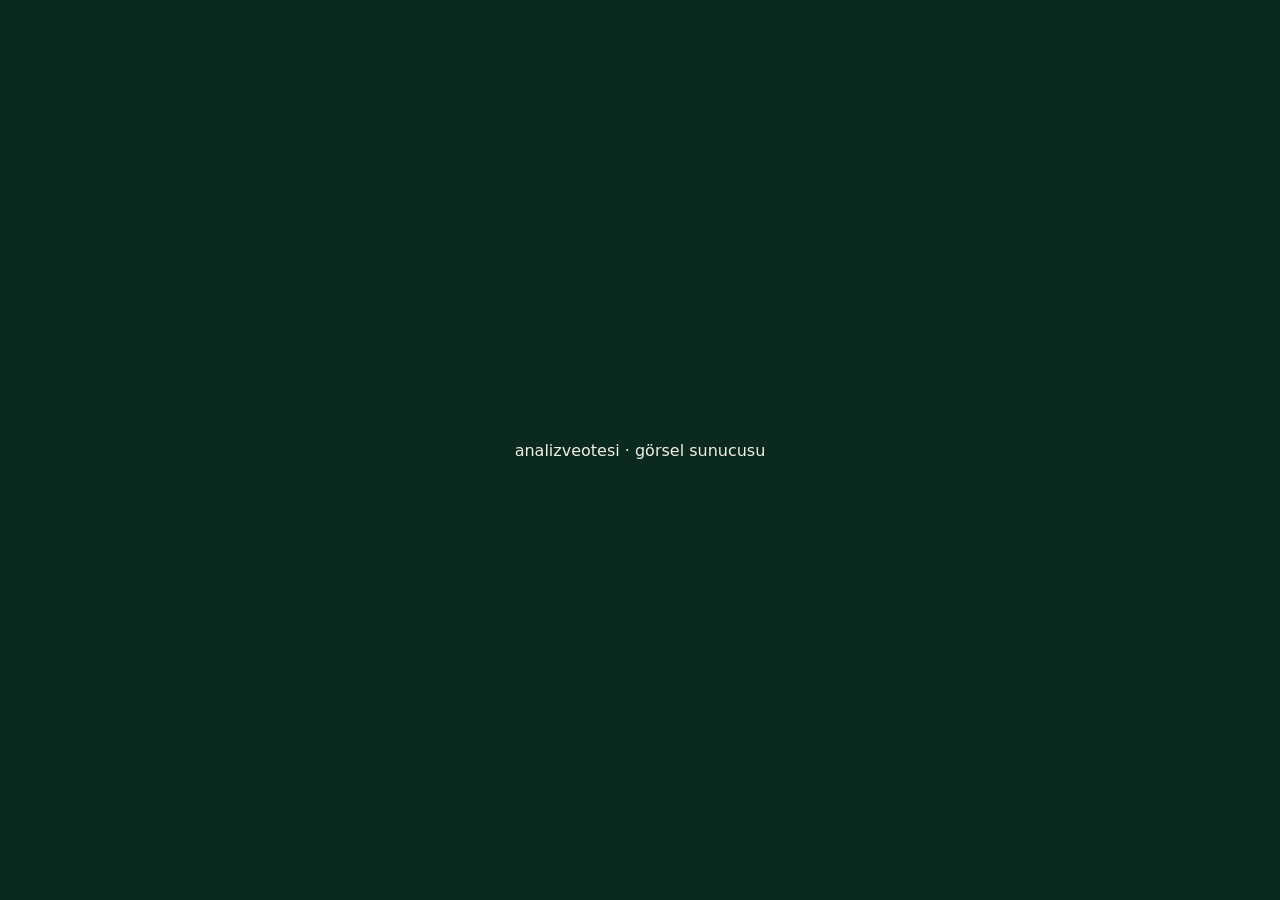
==== commit 2c9f1d17: "gözcü 14:11" ====
--- a/docs/index.html
+++ b/docs/index.html
@@ -1,743 +1 @@
-<!doctype html><html lang="tr"><head><meta charset="utf-8"><meta name="viewport" content="width=device-width,initial-scale=1">
-<title>İddia Bot</title>
-<meta name="robots" content="noindex, nofollow, noarchive">
-<meta name="description" content="Nesine oranlarını dünya piyasasıyla karşılaştıran deneme sayfası.">
-<link rel="preconnect" href="https://fonts.googleapis.com"><link rel="preconnect" href="https://fonts.gstatic.com" crossorigin>
-<link href="https://fonts.googleapis.com/css2?family=Barlow+Condensed:wght@600;700&family=Source+Sans+3:wght@400;600;700&family=JetBrains+Mono:wght@400;600&display=swap" rel="stylesheet">
-<style>
-:root{--bg:#F4F1EA;--card:#FFFFFF;--line:#E3DED2;--ink:#14261F;--ink-2:#4A5A52;--muted:#7D8A83;--board:#0F3326;--board-2:#164B38;
---sodium:#E8A800;--sodium-soft:#FFF3CC;--signal:#1D9A5B;--signal-soft:#E3F5EB;--ember:#D1612A;--ember-soft:#FBE9DF;--chalk:#F2F5F0;--chalk-dim:#B9C7BF}
-*{box-sizing:border-box;min-width:0}
-html{background:var(--bg)}
-body{margin:0;font-family:"Source Sans 3",system-ui,sans-serif;font-size:16.5px;line-height:1.5;color:var(--ink);background:var(--bg);overflow-x:hidden}
-a{color:var(--board-2)}
-.wrap{max-width:1040px;margin:0 auto;padding:0 20px 80px}
-/* üst bar */
-.topbar{display:flex;justify-content:space-between;align-items:center;padding:18px 0 14px;gap:12px;flex-wrap:wrap}
-.brand{font-family:"Barlow Condensed",sans-serif;font-weight:700;font-size:24px;letter-spacing:.06em;text-transform:uppercase;color:var(--board)}
-.brand small{display:block;font-family:"Source Sans 3",sans-serif;font-weight:400;font-size:13.5px;letter-spacing:0;text-transform:none;color:var(--muted)}
-.clock{font-family:"JetBrains Mono",monospace;font-size:13px;color:var(--muted)}
-/* skorbord */
-.board{background:linear-gradient(135deg,var(--board) 0%,var(--board-2) 100%);color:var(--chalk);border-radius:18px;padding:28px 28px 24px;box-shadow:0 14px 40px rgba(15,51,38,.25);position:relative;overflow:hidden}
-.board::after{content:"";position:absolute;inset:auto -60px -120px auto;width:320px;height:320px;border-radius:50%;border:2px solid rgba(255,255,255,.08)}
-.verdict{font-family:"Barlow Condensed",sans-serif;font-weight:700;font-size:clamp(42px,7vw,76px);line-height:.95;letter-spacing:-.01em;margin:0;opacity:0;transform:translateY(10px);animation:rise .6s .05s cubic-bezier(.2,.7,.2,1) forwards}
-.verdict em{font-style:normal;color:#FFCF4D}
-@keyframes rise{to{opacity:1;transform:none}}
-.pills{display:flex;flex-wrap:wrap;gap:8px;margin:16px 0 0;padding:0;list-style:none}
-.pills li{display:inline-flex;align-items:center;gap:8px;background:rgba(255,255,255,.08);border:1px solid rgba(255,255,255,.16);border-radius:999px;padding:5px 12px;font-size:13.5px;color:var(--chalk-dim)}
-.pills b{color:var(--chalk);font-weight:600}
-.pills .shadow{border-color:rgba(255,207,77,.6);color:#FFCF4D}
-.pulse{display:inline-block;width:9px;height:9px;border-radius:50%;background:#3EE38C;box-shadow:0 0 0 0 rgba(62,227,140,.6);animation:pulse 2.2s infinite}
-.pulse.off{background:var(--ember);box-shadow:none;animation:none}
-@keyframes pulse{0%{box-shadow:0 0 0 0 rgba(62,227,140,.6)}70%{box-shadow:0 0 0 10px rgba(62,227,140,0)}100%{box-shadow:0 0 0 0 rgba(62,227,140,0)}}
-.facts{display:grid;grid-template-columns:repeat(4,1fr);gap:10px;margin:20px 0 0;padding:0;list-style:none}
-.facts li{background:rgba(255,255,255,.07);border:1px solid rgba(255,255,255,.12);border-radius:12px;padding:12px 14px}
-.facts .n{font-family:"Barlow Condensed",sans-serif;font-size:34px;font-weight:700;line-height:1;color:#fff}
-.facts .l{font-size:13px;color:var(--chalk-dim);margin-top:4px}
-.facts .good{color:#3EE38C}.facts .bad{color:#FF9A6B}
-/* sekmeler */
-.tabs{position:sticky;top:0;z-index:5;background:rgba(244,241,234,.94);backdrop-filter:blur(6px);margin:18px -20px 0;padding:10px 20px;border-bottom:1px solid var(--line);display:flex;gap:6px;overflow-x:auto;scrollbar-width:none}
-.tabs::-webkit-scrollbar{display:none}
-.tabs a{flex:0 0 auto;text-decoration:none;color:var(--ink-2);font-weight:600;font-size:14.5px;padding:8px 14px;border-radius:999px;border:1px solid transparent;white-space:nowrap}
-.tabs a:hover{background:#fff;border-color:var(--line)}
-.tabs a.on{background:var(--board);color:#fff;border-color:var(--board)}
-.tabs a .cnt{display:inline-block;margin-left:6px;background:rgba(255,255,255,.18);border-radius:999px;padding:0 7px;font-size:12px}
-.tabs a:not(.on) .cnt{background:var(--sodium-soft);color:#6b4d00}
-.panel{display:none;padding-top:26px;animation:fade .35s}
-.panel.on{display:block}
-@keyframes fade{from{opacity:0;transform:translateY(6px)}to{opacity:1;transform:none}}
-h2{font-family:"Barlow Condensed",sans-serif;font-weight:700;font-size:30px;letter-spacing:.01em;margin:0 0 4px;color:var(--board)}
-h2 small{font-family:"Source Sans 3",sans-serif;font-size:14px;letter-spacing:0;color:var(--muted);font-weight:400;margin-left:8px}
-h3{font-family:"Barlow Condensed",sans-serif;font-weight:700;font-size:22px;margin:30px 0 8px;color:var(--board)}
-.lead{margin:0 0 16px;color:var(--ink-2);font-size:15.5px;max-width:760px}
-.lead b{color:var(--ink);font-weight:600}
-.lead a.q{font-size:13px;margin-left:6px;color:var(--board-2);text-decoration:underline dotted}
-.note{background:var(--sodium-soft);border-left:4px solid var(--sodium);padding:10px 14px;border-radius:0 10px 10px 0;color:#4a3a00;font-size:14.5px;margin:0 0 16px;max-width:900px}
-.note b{color:#2f2500}
-.empty{background:var(--card);border:1px dashed var(--line);border-radius:14px;padding:18px 20px;color:var(--ink-2);font-size:15px}
-.empty b{color:var(--ink)}
-.plain{color:var(--ink-2);font-size:15px;line-height:1.55}
-.plain b{color:var(--ink)}
-/* kart genel */
-.card{background:var(--card);border:1px solid var(--line);border-radius:14px;padding:18px 20px;box-shadow:0 2px 10px rgba(20,38,31,.05)}
-/* fırsat kartı */
-.coupon{position:relative;background:var(--card);color:var(--ink);border:1px solid var(--line);border-left:6px solid var(--signal);border-radius:14px;padding:18px 20px;margin:14px 0;box-shadow:0 6px 20px rgba(20,38,31,.07);opacity:0;animation:rise .5s forwards}
-.coupon.combo{border-left-color:var(--board-2)}
-.coupon .top{display:flex;justify-content:space-between;gap:12px;flex-wrap:wrap;border-bottom:1px solid var(--line);padding-bottom:10px;margin-bottom:12px}
-.coupon .teams{font-family:"Barlow Condensed",sans-serif;font-weight:700;font-size:26px;line-height:1.05;color:var(--board)}
-.coupon .meta{font-family:"JetBrains Mono",monospace;font-size:12px;color:var(--muted);text-align:right}
-.coupon .title{font-family:"Barlow Condensed",sans-serif;font-weight:700;font-size:22px;color:var(--board)}
-.pickbadge{display:inline-block;background:var(--sodium);color:#1B1B1B;font-family:"Barlow Condensed",sans-serif;font-weight:700;font-size:22px;letter-spacing:.02em;padding:4px 12px;border-radius:8px;margin:2px 0 6px}
-.pickbadge small{display:block;font-family:"Source Sans 3",sans-serif;font-weight:600;font-size:11px;letter-spacing:.12em;text-transform:uppercase;color:#5a4a12;margin-bottom:-2px}
-.coupon .pick{font-size:18px;font-weight:600;margin:0 0 10px}
-.coupon .pick small{display:block;font-weight:400;font-size:13.5px;color:var(--muted)}
-.coupon dl{display:grid;grid-template-columns:1fr auto;gap:6px 16px;margin:0;font-size:15px}
-.coupon dt{color:var(--ink-2)}
-.coupon dd{margin:0;font-family:"JetBrains Mono",monospace;font-weight:600;text-align:right;white-space:nowrap}
-.coupon dd.good{color:var(--signal)}.coupon dd.bad{color:var(--ember)}
-.coupon .status{margin-top:12px;padding:10px 12px;border-radius:10px;background:var(--signal-soft);font-size:14px;color:#145c3a}
-.coupon .status.warn{background:var(--ember-soft);color:#8a3d12}
-.coupon .why{margin-top:10px;font-size:14px;color:var(--ink-2)}
-.coupon .why b{color:var(--ink)}
-.coupon .legs{list-style:none;margin:0 0 12px;padding:0;font-size:15px}
-.coupon .legs li{display:grid;grid-template-columns:1fr auto auto;gap:10px;padding:7px 0;border-bottom:1px solid var(--line);align-items:center}
-.coupon .legs .p{font-family:"JetBrains Mono",monospace;color:var(--muted);font-size:13.5px}
-.coupon .legs .o{font-family:"JetBrains Mono",monospace;font-weight:700}
-.coupon .legs small{display:block;color:var(--muted);font-size:12.5px;margin-top:2px}
-.pb{display:inline-block;background:var(--sodium-soft);color:#5a4a12;border:1px solid #F0D98A;font-weight:700;font-size:12px;padding:1px 7px;border-radius:5px;margin-right:5px}
-.grid{display:grid;grid-template-columns:repeat(2,1fr);gap:16px}
-.grid .coupon{margin:4px 0}
-.claudebox{margin:12px 0 0;padding:12px 14px;border-radius:10px;background:var(--sodium-soft);border:1px solid #F0D98A;font-size:14.5px;color:var(--ink)}
-.claudebox p{margin:6px 0 0}.claudebox ul{margin:8px 0 0;padding-left:18px;color:var(--ink-2);font-size:13.5px}.claudebox .muted{color:var(--muted);font-size:13px}
-/* değer sayacı */
-.list{list-style:none;margin:0;padding:0}
-.row{display:grid;grid-template-columns:1fr 160px 64px;gap:14px;align-items:center;padding:10px 0;border-bottom:1px solid var(--line)}
-.row .t{font-weight:600;white-space:nowrap;overflow:hidden;text-overflow:ellipsis}
-.row .d{font-size:13.5px;color:var(--muted);white-space:nowrap;overflow:hidden;text-overflow:ellipsis}
-.row .d code{font-family:"JetBrains Mono",monospace;font-size:13px;color:var(--ink)}
-.row .v{font-family:"JetBrains Mono",monospace;font-size:14.5px;text-align:right;color:var(--ink-2)}
-.row.hit .v{color:var(--signal);font-weight:700}
-.meter{position:relative;height:10px;background:#E6E1D5;border-radius:5px}
-.meter .bar{height:100%;width:0;border-radius:5px;background:#A9B5AE;animation:grow 1s cubic-bezier(.2,.7,.2,1) forwards}
-.meter.near .bar{background:var(--sodium)}
-.meter.hit .bar{background:var(--signal)}
-.meter .tick{position:absolute;top:-4px;bottom:-4px;width:2px;background:var(--board);opacity:.8;left:calc(100% * (3 - (-25)) / (8 - (-25)))}
-@keyframes grow{to{width:var(--w)}}
-.legend{display:flex;gap:18px;flex-wrap:wrap;font-size:13px;color:var(--muted);margin:10px 0 0}
-.legend i{display:inline-block;width:10px;height:10px;border-radius:3px;margin-right:6px;vertical-align:-1px}
-/* maç kartları */
-details.match{background:var(--card);border:1px solid var(--line);border-radius:14px;margin:10px 0;overflow:hidden;box-shadow:0 2px 10px rgba(20,38,31,.04)}
-details.match summary{list-style:none;cursor:pointer;display:grid;grid-template-columns:104px 1fr auto;gap:12px;padding:13px 16px;align-items:center}
-details.match summary::-webkit-details-marker{display:none}
-details.match summary:hover{background:#FBFAF6}
-details.match summary time{font-family:"JetBrains Mono",monospace;font-size:12.5px;color:var(--muted)}
-details.match summary .tm{font-weight:700;color:var(--board)}
-details.match summary .lg{font-size:12.5px;color:var(--muted)}
-details.match summary .tag{font-size:12px;padding:3px 9px;border-radius:999px;background:#EFEBE0;color:var(--ink-2);white-space:nowrap}
-details.match summary .tag.hit{background:var(--signal-soft);color:#145c3a}
-details.match summary .tag.miss{background:var(--ember-soft);color:#8a3d12}
-details.match[open] summary{border-bottom:1px solid var(--line);background:#FBFAF6}
-.views{padding:14px 16px 16px;overflow-x:auto}
-.views table{width:100%;border-collapse:collapse;font-size:14.5px;min-width:520px}
-.views th{font-weight:600;color:var(--muted);font-size:12.5px;text-align:right;padding:6px 8px;border-bottom:1px solid var(--line)}
-.views th:first-child,.views td:first-child{text-align:left}
-.views td{padding:7px 8px;text-align:right;font-family:"JetBrains Mono",monospace;font-size:13.5px;border-bottom:1px solid #F0ECE2}
-.views td:first-child{font-family:"Source Sans 3",sans-serif;font-size:14.5px}
-.views td.good{color:var(--signal);font-weight:700}
-.views td.dim{color:var(--muted)}
-.views tr.rec td{background:var(--signal-soft)}
-.views tr.rec td:first-child{font-weight:700;color:#145c3a}
-.views tr.rec td:first-child::before{content:"▶ ";font-size:11px}
-.views .why{margin:12px 0 0;font-size:14px;color:var(--ink-2)}
-.views .why b{color:var(--ink)}
-.views .acc{margin:10px 0 0;font-size:12.5px;color:var(--muted)}
-.plainlegs{list-style:none;margin:0;padding:0}.plainlegs li{display:grid;grid-template-columns:1fr auto auto;gap:10px;padding:7px 0;border-bottom:1px solid var(--line);font-size:14.5px}.plainlegs small{display:block;color:var(--muted);font-size:12.5px}.plainlegs .o{font-family:"JetBrains Mono",monospace}
-/* listeler */
-.alerts,.changes{list-style:none;margin:0;padding:0}
-.alerts li,.changes li{display:grid;grid-template-columns:84px 1fr auto;gap:12px;padding:10px 0;border-bottom:1px solid var(--line);font-size:15px;align-items:baseline}
-.alerts time,.changes time{font-family:"JetBrains Mono",monospace;font-size:12.5px;color:var(--muted)}
-.alerts .r,.changes .o{font-family:"JetBrains Mono",monospace;font-size:14px;text-align:right;white-space:nowrap}
-.alerts .r.good,.changes .o.up{color:var(--signal)}.alerts .r.bad,.changes .o.down{color:var(--ember)}
-.alerts small,.changes small{display:block;color:var(--muted);font-size:13px}
-.changes small{display:inline}
-/* claude kartları */
-.cl{display:grid;grid-template-columns:repeat(2,1fr);gap:16px}
-.cl .card{opacity:0;animation:rise .5s forwards}
-.cl .head{display:flex;justify-content:space-between;gap:10px;align-items:flex-start;margin-bottom:8px}
-.cl .tm{font-family:"Barlow Condensed",sans-serif;font-weight:700;font-size:22px;color:var(--board);line-height:1.05}
-.cl .when{font-family:"JetBrains Mono",monospace;font-size:12px;color:var(--muted)}
-.cl .vd{font-size:12px;padding:3px 9px;border-radius:999px;white-space:nowrap}
-.cl .vd.ok{background:var(--signal-soft);color:#145c3a}.cl .vd.warn{background:var(--ember-soft);color:#8a3d12}
-.cl .probs{display:grid;grid-template-columns:repeat(5,1fr);gap:6px;margin:10px 0}
-.cl .probs div{background:#F7F5EF;border-radius:8px;padding:6px 8px;text-align:center}
-.cl .probs b{display:block;font-family:"JetBrains Mono",monospace;font-size:15px}
-.cl .probs small{font-size:11px;color:var(--muted)}
-.cl .probs .hitp{background:var(--signal-soft);outline:2px solid var(--signal)}
-.cl .probs em{display:block;font-style:normal;font-size:11px;color:var(--muted);margin-top:2px}
-.cl .probs i{display:block;font-style:normal;font-size:11px;font-weight:700;color:#145c3a;margin-top:2px}
-.cl .plabel{font-size:13px;color:var(--muted);margin-top:6px}.cl .plabel b{color:var(--ink-2)}
-.cl .abs{margin-top:12px;padding-top:10px;border-top:1px solid var(--line)}
-.cl .tbl{overflow-x:auto;margin-top:6px}
-.cl .tbl table{width:100%;border-collapse:collapse;font-size:13.5px;min-width:560px}
-.cl .tbl th{text-align:left;font-weight:600;color:var(--muted);font-size:12px;padding:5px 8px;border-bottom:1px solid var(--line)}
-.cl .tbl td{padding:6px 8px;border-bottom:1px solid #F0ECE2;vertical-align:top;color:var(--ink-2)}
-.cl .tbl td b{color:var(--ink)}
-.cl .st{display:inline-block;font-size:12px;padding:1px 8px;border-radius:999px;background:#EFEBE0;white-space:nowrap}
-.cl .st.miss{background:var(--ember-soft);color:#8a3d12}.cl .st.warn{background:var(--sodium-soft);color:#6b4d00}.cl .st.ok{background:var(--signal-soft);color:#145c3a}
-.cl .lnote,.views .lnote{margin:8px 0 0;font-size:14px;color:var(--ink-2)}
-.abs{margin-top:12px;padding-top:10px;border-top:1px solid var(--line)}
-.abs .plabel{font-size:13px;color:var(--muted);margin-bottom:6px}.abs .plabel b{color:var(--ink-2)}
-.chips{display:flex;flex-wrap:wrap;gap:8px}
-details.chip{display:inline-block;position:relative}
-details.chip summary{list-style:none;cursor:pointer;display:inline-flex;align-items:center;gap:6px;border:1px solid var(--line);background:#fff;border-radius:999px;padding:4px 11px;font-size:13.5px;font-weight:600;color:var(--ink)}
-details.chip summary::-webkit-details-marker{display:none}
-details.chip summary small{font-weight:400;color:var(--muted);font-size:12px}
-details.chip.miss summary{border-color:#F2C2A8;background:var(--ember-soft)}
-details.chip.warn summary{border-color:#F0D98A;background:var(--sodium-soft)}
-details.chip.ok summary{border-color:#BFE6CF;background:var(--signal-soft)}
-details.chip.goal summary{border-color:#BFD9EA;background:#E8F2F9}
-details.lineup{margin:6px 0}
-details.lineup summary{list-style:none;cursor:pointer;font-size:14px;color:var(--ink-2);padding:6px 10px;border:1px solid var(--line);border-radius:8px;background:#fff}
-details.lineup summary::-webkit-details-marker{display:none}
-details.lineup .pop2{font-size:13.5px;color:var(--ink-2);padding:8px 10px;display:grid;gap:4px}
-details.lineup .pop2 b{color:var(--ink)}
-.l5{font-size:14px;color:var(--ink-2)}
-.r5{display:inline-block;width:20px;height:20px;line-height:20px;text-align:center;border-radius:4px;font-size:12px;font-weight:700;color:#fff;background:#A9B5AE;margin-right:2px}
-.r5.W{background:var(--signal)}.r5.L{background:var(--ember)}.r5.D{background:#9AA7A0}
-details.chip[open] summary{box-shadow:0 0 0 2px rgba(15,51,38,.15)}
-details.chip .pop{position:absolute;z-index:4;top:calc(100% + 6px);left:0;min-width:260px;max-width:360px;background:#fff;border:1px solid var(--line);border-radius:10px;padding:10px 12px;box-shadow:0 10px 28px rgba(20,38,31,.15);font-size:13.5px;color:var(--ink-2);display:grid;gap:4px}
-details.chip .pop b{color:var(--ink)}
-.cl{grid-template-columns:1fr}
-.cl p{margin:8px 0 0;font-size:14.5px;color:var(--ink-2)}
-.cl ul{margin:8px 0 0;padding-left:18px;font-size:13.5px;color:var(--ink-2)}
-.cl .res{margin-top:10px;font-size:13.5px;color:var(--ink-2);border-top:1px solid var(--line);padding-top:8px}
-.steps{display:grid;grid-template-columns:repeat(auto-fit,minmax(230px,1fr));gap:14px;margin:0;padding:0;list-style:none}
-.steps li{background:var(--card);border:1px solid var(--line);border-radius:14px;padding:16px 18px}
-.steps b{display:block;font-family:"Barlow Condensed",sans-serif;font-size:22px;font-weight:700;margin-bottom:4px;color:var(--board)}
-.steps p{margin:0;color:var(--ink-2);font-size:14.5px}
-.gloss{margin:16px 0 0;padding:0;list-style:none;display:grid;gap:10px}
-.gloss li{background:var(--card);border:1px solid var(--line);border-radius:12px;padding:12px 16px}
-.gloss b{display:block;color:var(--board);margin-bottom:2px}
-.tiles{display:grid;grid-template-columns:repeat(auto-fill,minmax(220px,1fr));gap:14px}
-.tile{display:block;background:var(--card);border:1px solid var(--line);border-radius:12px;overflow:hidden;text-decoration:none;color:var(--ink-2);font-size:13.5px}
-.tile img{width:100%;display:block;aspect-ratio:4/5;object-fit:cover}
-.tile span{display:block;padding:8px 10px}
-.post{background:var(--card);border:1px solid var(--line);border-radius:14px;padding:14px 16px;margin:12px 0}
-.post-h{display:flex;justify-content:space-between;gap:10px;flex-wrap:wrap;margin-bottom:10px}
-.post-h .when{font-family:"JetBrains Mono",monospace;font-size:12.5px;color:var(--muted)}
-.tiles.small{grid-template-columns:repeat(auto-fill,minmax(150px,1fr))}
-.cap{margin-top:10px;display:grid;gap:8px}
-.cap textarea{width:100%;font:14px/1.45 "Source Sans 3",system-ui,sans-serif;color:var(--ink);background:#FBFAF6;border:1px solid var(--line);border-radius:10px;padding:10px;resize:vertical}
-.cap .copy{justify-self:start;padding:7px 14px;border-radius:8px;border:1px solid var(--board);background:var(--board);color:#fff;cursor:pointer;font-weight:600}
-.cap .copy.ok{background:var(--signal);border-color:var(--signal)}
-footer{margin-top:56px;padding-top:18px;border-top:1px solid var(--line);color:var(--muted);font-size:13.5px}
-@media (max-width:760px){.grid,.cl{grid-template-columns:1fr}.facts{grid-template-columns:repeat(2,1fr)}.board{padding:22px 18px 18px;border-radius:14px}}
-@media (max-width:560px){.row{grid-template-columns:1fr 92px 54px}.alerts li,.changes li{grid-template-columns:64px 1fr}.alerts .r,.changes .o{grid-column:2;text-align:left}
-details.match summary{grid-template-columns:1fr auto}details.match summary time{grid-column:1/-1}.coupon{padding:16px 14px}.coupon .meta{text-align:left}.cl .probs{grid-template-columns:repeat(3,1fr)}}
-@media (prefers-reduced-motion:reduce){*{animation:none!important;transition:none!important}.verdict,.coupon,.cl .card{opacity:1;transform:none}.meter .bar{width:var(--w)}}
-</style></head><body><div class="wrap">
-<div class="topbar"><div class="brand">İddia Bot<small>Nesine oranı dünya piyasasından yüksek mi? · gölge test</small></div><div class="clock">31.10 16:56 TSİ</div></div>
-
-<section class="board">
-  <h1 class="verdict">Şu an oynanacak<br><em>fırsat yok.</em></h1>
-  <ul class="pills"><li><span class="pulse"></span>Nesine <b class="ago" data-ts="2026-10-31T13:30:10+00:00">25 dk önce</b> kontrol edildi · sonraki <b class="nxt" data-next="2026-10-31T13:40:10+00:00">birazdan</b></li><li>Dünya piyasası <b class="ago" data-ts="2026-10-31T12:18:52+00:00">1 saat önce</b> · sonraki <b class="nxt" data-next="2026-10-31T12:20:00+00:00">birazdan</b></li><li>Gözcü açık · <b>21 maç izleniyor, 12 tanesi pencerede; bugün kalan Pinnacle bütçesi 0 istek</b></li><li class="shadow">Gölge test · para oynanmıyor, her fırsat puanlanıyor</li></ul>
-  
-<ul class="facts">
-  <li><div class="n">47</div><div class="l">yaklaşan maç takipte</div></li>
-  <li><div class="n">46</div><div class="l">dünya piyasasıyla karşılaştırılan</div></li>
-  <li><div class="n">-16%</div><div class="l">Nesine oranı ortalama bu kadar düşük</div></li>
-  <li><div class="n">0</div><div class="l">gözcü uyarısı (toplam)</div></li>
-</ul>
-</section>
-
-<nav class="tabs" id="tabs">
-  <a href="#bugun" data-tab="bugun" class="on">Bugün</a>
-  <a href="#uyarilar" data-tab="uyarilar">Uyarılar</a>
-  <a href="#kuponlar" data-tab="kuponlar">Kuponlar</a>
-  <a href="#gecmis" data-tab="gecmis">Geçmiş</a>
-  <a href="#maclar" data-tab="maclar">Maçlar<span class="cnt">41</span></a>
-  <a href="#claude" data-tab="claude">Yapay zekâ<span class="cnt">7</span></a>
-  <a href="#hareket" data-tab="hareket">Oran hareketi</a>
-  <a href="#nasil" data-tab="nasil">Nasıl çalışır</a>
-</nav>
-
-<section class="panel on" id="p-bugun">
-<h2>Fırsatlar <small>şu anki kayıtlara göre</small></h2>
-<p class="lead">Fırsat = Nesine oranı adil orandan en az <b>%3</b> yüksek, oran <b>3.00'ın altında</b>, dünya piyasası verisi <b>10 dakikadan taze</b>. <a class="q" href="#nasil" data-go="nasil">Bu ne demek?</a></p>
-<div class="empty"><b>Hiçbir maçta Nesine, dünya piyasasından yüksek oran vermiyor.</b> Bu normaldir; fırsat haber çıkıp dünya piyasası hareket ettiğinde, Nesine geç kaldığında doğar. En yakını <b>Troyes – Le Mans</b>, 2.5 üst · 3 veya daha fazla gol: Nesine 1.79 veriyor, adil oran 1.89; yani hâlâ %5.2 geride.</div>
-<h3>Eşiğe en yakın bahisler</h3>
-<p class="lead">Çubuk ne kadar sağdaysa Nesine o kadar cömert; koyu çizgi +%3 eşiği. Çoğunun solda kalması Nesine'nin normal hâlidir.</p>
-<div class="card"><ul class="list"><li class="row "><div class="m"><div class="t">Troyes – Le Mans</div><div class="d">2.5 Üst · 3 veya daha fazla gol · Nesine <code>1.79</code> · adil <code>1.89</code></div></div><div class="meter "><div class="bar" style="--w:60.1%"></div><div class="tick"></div></div><div class="v">-5.2%</div></li><li class="row "><div class="m"><div class="t">Barcelona – Alaves</div><div class="d">KG Yok · en az bir takım gol atamaz · Nesine <code>1.74</code> · adil <code>1.84</code></div></div><div class="meter "><div class="bar" style="--w:59.3%"></div><div class="tick"></div></div><div class="v">-5.4%</div></li><li class="row "><div class="m"><div class="t">M&#x27;gladbach – Paderborn</div><div class="d">MS 1 · ev sahibi kazanır · Nesine <code>1.92</code> · adil <code>2.06</code></div></div><div class="meter "><div class="bar" style="--w:55.5%"></div><div class="tick"></div></div><div class="v">-6.7%</div></li><li class="row "><div class="m"><div class="t">Schalke 04 – Leipzig</div><div class="d">2.5 Üst · 3 veya daha fazla gol · Nesine <code>1.41</code> · adil <code>1.52</code></div></div><div class="meter "><div class="bar" style="--w:54.6%"></div><div class="tick"></div></div><div class="v">-7.0%</div></li><li class="row "><div class="m"><div class="t">Augsburg – Freiburg</div><div class="d">MS 2 · deplasman kazanır · Nesine <code>2.09</code> · adil <code>2.25</code></div></div><div class="meter "><div class="bar" style="--w:54.6%"></div><div class="tick"></div></div><div class="v">-7.0%</div></li><li class="row "><div class="m"><div class="t">B. Leverkusen – Stuttgart</div><div class="d">MS 2 · deplasman kazanır · Nesine <code>3.83</code> · adil <code>4.12</code></div></div><div class="meter "><div class="bar" style="--w:54.3%"></div><div class="tick"></div></div><div class="v">-7.1%</div></li><li class="row "><div class="m"><div class="t">Santander – Real Madrid</div><div class="d">KG Yok · en az bir takım gol atamaz · Nesine <code>2.39</code> · adil <code>2.57</code></div></div><div class="meter "><div class="bar" style="--w:54.2%"></div><div class="tick"></div></div><div class="v">-7.1%</div></li><li class="row "><div class="m"><div class="t">Werder Bremen – Hoffenheim</div><div class="d">MS 2 · deplasman kazanır · Nesine <code>2.27</code> · adil <code>2.47</code></div></div><div class="meter "><div class="bar" style="--w:51.4%"></div><div class="tick"></div></div><div class="v">-8.0%</div></li><li class="row "><div class="m"><div class="t">AC Milan – Inter</div><div class="d">2.5 Üst · 3 veya daha fazla gol · Nesine <code>1.53</code> · adil <code>1.68</code></div></div><div class="meter "><div class="bar" style="--w:48.3%"></div><div class="tick"></div></div><div class="v">-9.1%</div></li><li class="row "><div class="m"><div class="t">Troyes – Le Mans</div><div class="d">MS 2 · deplasman kazanır · Nesine <code>2.96</code> · adil <code>3.26</code></div></div><div class="meter "><div class="bar" style="--w:48.0%"></div><div class="tick"></div></div><div class="v">-9.2%</div></li><li class="row "><div class="m"><div class="t">Bayern Münih – B. Dortmund</div><div class="d">MS X · beraberlik · Nesine <code>5.60</code> · adil <code>6.17</code></div></div><div class="meter "><div class="bar" style="--w:47.9%"></div><div class="tick"></div></div><div class="v">-9.2%</div></li><li class="row "><div class="m"><div class="t">Augsburg – Freiburg</div><div class="d">2.5 Üst · 3 veya daha fazla gol · Nesine <code>1.41</code> · adil <code>1.55</code></div></div><div class="meter "><div class="bar" style="--w:47.6%"></div><div class="tick"></div></div><div class="v">-9.3%</div></li></ul>
-<div class="legend"><span><i style="background:#A9B5AE"></i>geride</span><span><i style="background:var(--sodium)"></i>yaklaşıyor (−%5 içinde)</span><span><i style="background:var(--signal)"></i>eşiği geçti</span></div></div>
-</section>
-
-<section class="panel" id="p-uyarilar">
-<h2>Gözcü uyarıları <small>maç saatine yakın yakalananlar</small></h2>
-<p class="lead">Gözcü, maç saatine yakın dünya piyasasını izler; Nesine geç kaldığında burada uyarı düşer. Her uyarı sonradan maç sonucu ve kapanış oranıyla puanlanır. <b>Henüz uyarı yok.</b> <a class="q" href="#nasil" data-go="nasil">Gözcü nedir?</a></p>
-<div class="empty"><b>Henüz uyarı yok.</b> Gözcü maç saatine yakın açılır; Nesine dünya piyasasından geç kaldığında ilk satır burada belirir.</div>
-</section>
-
-<section class="panel" id="p-kuponlar">
-<h2>Kupon önerileri <small>önümüzdeki 48 saat, 3–5 maç</small></h2>
-<p class="note"><b>Açık konuşalım:</b> "En güvenli" kupon en sık tutan kupondur ama uzun vadede en çok kaybettiren de odur. Nesine'de bir kupon en az <b>50 TL</b>; her kuponun altında 50 TL yatırsanız ne ödeyeceği ve uzun vadede kaçının gideceği yazıyor. Karar sizin. <a class="q" href="#nasil" data-go="nasil">Kombine nasıl hesaplanır?</a></p>
-<div class="grid">
-<article class="coupon combo" style="animation-delay:0.50s">
-  <div class="top"><div class="title">#13 · En güvenli</div><div class="meta">3 maç · en yüksek gelme ihtimali</div></div>
-  <ul class="legs"><li><div>Barcelona – Alaves<small><span class="pb">2.5 Üst</span>Cmt 31.10 23:00</small></div><div class="p">%80</div><div class="o">1.07</div></li><li><div>Amed Sportif – Eyüpspor<small><span class="pb">Ev</span>Paz 01.11 13:30</small></div><div class="p">%78</div><div class="o">1.13</div></li><li><div>Santander – Real Madrid<small><span class="pb">Deplasman</span>Paz 01.11 18:15</small></div><div class="p">%81</div><div class="o">1.11</div></li></ul>
-  <dl>
-    <dt>Toplam oran</dt><dd>1.34</dd>
-    <dt>Gelme ihtimali</dt><dd>%50</dd>
-    <dt>Bu ihtimale denk adil oran</dt><dd>1.99</dd>
-    <dt>Beklenen değer</dt><dd class="bad">-32%</dd>
-  </dl>
-  <div class="status warn">Nesine'nin en küçük kuponu 50 TL. Bu kupona 50 TL yatırılırsa tutarsa <b>67 TL</b> öder; uzun vadede her 50 TL'nin yaklaşık <b>16 TL'si kaybedilir</b>.</div>
-</article>
-<article class="coupon combo" style="animation-delay:0.60s">
-  <div class="top"><div class="title">#14 · En güvenli</div><div class="meta">4 maç · en yüksek gelme ihtimali</div></div>
-  <ul class="legs"><li><div>Bayern Münih – B. Dortmund<small><span class="pb">2.5 Üst</span>Cmt 31.10 20:30</small></div><div class="p">%77</div><div class="o">1.13</div></li><li><div>Barcelona – Alaves<small><span class="pb">2.5 Üst</span>Cmt 31.10 23:00</small></div><div class="p">%80</div><div class="o">1.07</div></li><li><div>Amed Sportif – Eyüpspor<small><span class="pb">Ev</span>Paz 01.11 13:30</small></div><div class="p">%78</div><div class="o">1.13</div></li><li><div>Santander – Real Madrid<small><span class="pb">Deplasman</span>Paz 01.11 18:15</small></div><div class="p">%81</div><div class="o">1.11</div></li></ul>
-  <dl>
-    <dt>Toplam oran</dt><dd>1.52</dd>
-    <dt>Gelme ihtimali</dt><dd>%39</dd>
-    <dt>Bu ihtimale denk adil oran</dt><dd>2.57</dd>
-    <dt>Beklenen değer</dt><dd class="bad">-41%</dd>
-  </dl>
-  <div class="status warn">Nesine'nin en küçük kuponu 50 TL. Bu kupona 50 TL yatırılırsa tutarsa <b>76 TL</b> öder; uzun vadede her 50 TL'nin yaklaşık <b>21 TL'si kaybedilir</b>.</div>
-</article>
-<article class="coupon combo" style="animation-delay:0.70s">
-  <div class="top"><div class="title">#15 · En güvenli</div><div class="meta">5 maç · en yüksek gelme ihtimali</div></div>
-  <ul class="legs"><li><div>Bayern Münih – B. Dortmund<small><span class="pb">2.5 Üst</span>Cmt 31.10 20:30</small></div><div class="p">%77</div><div class="o">1.13</div></li><li><div>Barcelona – Alaves<small><span class="pb">2.5 Üst</span>Cmt 31.10 23:00</small></div><div class="p">%80</div><div class="o">1.07</div></li><li><div>Amed Sportif – Eyüpspor<small><span class="pb">Ev</span>Paz 01.11 13:30</small></div><div class="p">%78</div><div class="o">1.13</div></li><li><div>Como 1907 – Venezia<small><span class="pb">Ev</span>Paz 01.11 14:30</small></div><div class="p">%76</div><div class="o">1.15</div></li><li><div>Santander – Real Madrid<small><span class="pb">Deplasman</span>Paz 01.11 18:15</small></div><div class="p">%81</div><div class="o">1.11</div></li></ul>
-  <dl>
-    <dt>Toplam oran</dt><dd>1.74</dd>
-    <dt>Gelme ihtimali</dt><dd>%29</dd>
-    <dt>Bu ihtimale denk adil oran</dt><dd>3.39</dd>
-    <dt>Beklenen değer</dt><dd class="bad">-49%</dd>
-  </dl>
-  <div class="status warn">Nesine'nin en küçük kuponu 50 TL. Bu kupona 50 TL yatırılırsa tutarsa <b>87 TL</b> öder; uzun vadede her 50 TL'nin yaklaşık <b>24 TL'si kaybedilir</b>.</div>
-</article>
-<article class="coupon combo" style="animation-delay:0.80s">
-  <div class="top"><div class="title">#12 · Dengeli</div><div class="meta">3 maç · bacak oranları 1.50–2.50</div></div>
-  <ul class="legs"><li><div>Man. City – Brighton<small><span class="pb">Ev</span>Cmt 31.10 18:00</small></div><div class="p">%57</div><div class="o">1.51</div></li><li><div>AC Milan – Inter<small><span class="pb">2.5 Üst</span>Cmt 31.10 22:45</small></div><div class="p">%59</div><div class="o">1.53</div></li><li><div>Amed Sportif – Eyüpspor<small><span class="pb">KG Yok</span>Paz 01.11 13:30</small></div><div class="p">%58</div><div class="o">1.54</div></li></ul>
-  <dl>
-    <dt>Toplam oran</dt><dd>3.56</dd>
-    <dt>Gelme ihtimali</dt><dd>%19</dd>
-    <dt>Bu ihtimale denk adil oran</dt><dd>5.15</dd>
-    <dt>Beklenen değer</dt><dd class="bad">-31%</dd>
-  </dl>
-  <div class="status warn">Nesine'nin en küçük kuponu 50 TL. Bu kupona 50 TL yatırılırsa tutarsa <b>178 TL</b> öder; uzun vadede her 50 TL'nin yaklaşık <b>15 TL'si kaybedilir</b>.</div>
-</article></div>
-</section>
-
-<section class="panel" id="p-gecmis">
-<h2>Geçmiş kuponlar <small>önerilenler tuttu mu?</small></h2>
-<p class="lead">Her önerilen kupon ilk göründüğü anda kilitlenir; maçlar bitince tuttu mu bakılır. Tahmin değil, kayıt. <a class="q" href="#nasil" data-go="nasil">Ayrıntı</a></p>
-<ul class="facts" style="animation:none;opacity:1"><li><div class="n">0/3</div><div class="l">En güvenli kupon tuttu (%0) · 1 birimle oynansa net <b class="bad">-3.0</b></div></li><li><div class="n">0/1</div><div class="l">Dengeli kupon tuttu (%0) · 1 birimle oynansa net <b class="bad">-1.0</b></div></li><li><div class="n">0/3</div><div class="l">En az kayıplı kupon tuttu (%0) · 1 birimle oynansa net <b class="bad">-3.0</b></div></li></ul><details class="match"><summary><time>Cum 30.10 19:35</time><div><div class="tm">#13 · En güvenli · 3 maç · oran 1.31</div>
-<div class="lg">gelme ihtimali %50 · beklenen değer -35%</div></div><span class="tag">bekliyor · 0/3 tuttu</span></summary>
-<div class="views"><ul class="legs plainlegs"><li><div>Barcelona – Alaves<small><span class="pb">2.5 Üst</span>Cmt 31.10 23:00</small></div><div class="p">…</div><div class="o">1.07</div></li><li><div>Amed Sportif – Eyüpspor<small><span class="pb">Ev</span>Paz 01.11 13:30</small></div><div class="p">…</div><div class="o">1.13</div></li><li><div>Santander – Real Madrid<small><span class="pb">Deplasman</span>Paz 01.11 18:15</small></div><div class="p">…</div><div class="o">1.08</div></li></ul></div></details><details class="match"><summary><time>Cum 30.10 19:35</time><div><div class="tm">#14 · En güvenli · 4 maç · oran 1.45</div>
-<div class="lg">gelme ihtimali %38 · beklenen değer -44%</div></div><span class="tag">bekliyor · 0/4 tuttu</span></summary>
-<div class="views"><ul class="legs plainlegs"><li><div>Bayern Münih – B. Dortmund<small><span class="pb">2.5 Üst</span>Cmt 31.10 20:30</small></div><div class="p">…</div><div class="o">1.11</div></li><li><div>Barcelona – Alaves<small><span class="pb">2.5 Üst</span>Cmt 31.10 23:00</small></div><div class="p">…</div><div class="o">1.07</div></li><li><div>Amed Sportif – Eyüpspor<small><span class="pb">Ev</span>Paz 01.11 13:30</small></div><div class="p">…</div><div class="o">1.13</div></li><li><div>Santander – Real Madrid<small><span class="pb">Deplasman</span>Paz 01.11 18:15</small></div><div class="p">…</div><div class="o">1.08</div></li></ul></div></details><details class="match"><summary><time>Cum 30.10 19:35</time><div><div class="tm">#15 · En güvenli · 5 maç · oran 1.65</div>
-<div class="lg">gelme ihtimali %29 · beklenen değer -52%</div></div><span class="tag">bekliyor · 0/5 tuttu</span></summary>
-<div class="views"><ul class="legs plainlegs"><li><div>Bayern Münih – B. Dortmund<small><span class="pb">2.5 Üst</span>Cmt 31.10 20:30</small></div><div class="p">…</div><div class="o">1.11</div></li><li><div>Barcelona – Alaves<small><span class="pb">2.5 Üst</span>Cmt 31.10 23:00</small></div><div class="p">…</div><div class="o">1.07</div></li><li><div>Amed Sportif – Eyüpspor<small><span class="pb">Ev</span>Paz 01.11 13:30</small></div><div class="p">…</div><div class="o">1.13</div></li><li><div>Como 1907 – Venezia<small><span class="pb">Ev</span>Paz 01.11 14:30</small></div><div class="p">…</div><div class="o">1.14</div></li><li><div>Santander – Real Madrid<small><span class="pb">Deplasman</span>Paz 01.11 18:15</small></div><div class="p">…</div><div class="o">1.08</div></li></ul></div></details><details class="match"><summary><time>Per 29.10 23:01</time><div><div class="tm">#12 · Dengeli · 3 maç · oran 3.90</div>
-<div class="lg">gelme ihtimali %19 · beklenen değer -28%</div></div><span class="tag">bekliyor · 0/3 tuttu</span></summary>
-<div class="views"><ul class="legs plainlegs"><li><div>Bologna – AC Monza<small><span class="pb">Ev</span>Cmt 31.10 17:00</small></div><div class="p">…</div><div class="o">1.50</div></li><li><div>Vallecano – Celta Vigo<small><span class="pb">2.5 Alt</span>Cmt 31.10 18:15</small></div><div class="p">…</div><div class="o">1.53</div></li><li><div>Barcelona – Alaves<small><span class="pb">KG Yok</span>Cmt 31.10 23:00</small></div><div class="p">…</div><div class="o">1.70</div></li></ul></div></details><details class="match"><summary><time>Per 29.10 20:20</time><div><div class="tm">#11 · En güvenli · 5 maç · oran 2.31</div>
-<div class="lg">gelme ihtimali %21 · beklenen değer -52%</div></div><span class="tag miss">tutmadı ✗</span></summary>
-<div class="views"><ul class="legs plainlegs"><li><div>Le Havre – PSG<small><span class="pb">Deplasman</span>Cum 30.10 21:00</small></div><div class="p">…</div><div class="o">1.09</div></li><li><div>Villarreal – Espanyol<small><span class="pb">Ev</span>Cum 30.10 23:00 · skor 0-1</small></div><div class="p">✗</div><div class="o">1.26</div></li><li><div>B. Leverkusen – Stuttgart<small><span class="pb">2.5 Üst</span>Cmt 31.10 17:30</small></div><div class="p">…</div><div class="o">1.16</div></li><li><div>Werder Bremen – Hoffenheim<small><span class="pb">KG Var</span>Cmt 31.10 17:30</small></div><div class="p">…</div><div class="o">1.23</div></li><li><div>Fenerbahçe – Göztepe<small><span class="pb">Ev</span>Cmt 31.10 19:00</small></div><div class="p">…</div><div class="o">1.18</div></li></ul></div></details><details class="match"><summary><time>Per 29.10 19:40</time><div><div class="tm">#10 · Dengeli · 3 maç · oran 3.51</div>
-<div class="lg">gelme ihtimali %19 · beklenen değer -33%</div></div><span class="tag">bekliyor · 1/3 tuttu</span></summary>
-<div class="views"><ul class="legs plainlegs"><li><div>Frosinone – Lecce<small><span class="pb">Ev</span>Per 29.10 20:30 · skor 5-1</small></div><div class="p">✓</div><div class="o">1.53</div></li><li><div>Bologna – AC Monza<small><span class="pb">Ev</span>Cmt 31.10 17:00</small></div><div class="p">…</div><div class="o">1.50</div></li><li><div>Vallecano – Celta Vigo<small><span class="pb">2.5 Alt</span>Cmt 31.10 18:15</small></div><div class="p">…</div><div class="o">1.53</div></li></ul></div></details><details class="match"><summary><time>Per 29.10 19:00</time><div><div class="tm">#9 · En güvenli · 4 maç · oran 1.86</div>
-<div class="lg">gelme ihtimali %30 · beklenen değer -43%</div></div><span class="tag miss">tutmadı ✗</span></summary>
-<div class="views"><ul class="legs plainlegs"><li><div>Le Havre – PSG<small><span class="pb">Deplasman</span>Cum 30.10 21:00</small></div><div class="p">…</div><div class="o">1.09</div></li><li><div>Villarreal – Espanyol<small><span class="pb">Ev</span>Cum 30.10 23:00 · skor 0-1</small></div><div class="p">✗</div><div class="o">1.25</div></li><li><div>B. Leverkusen – Stuttgart<small><span class="pb">2.5 Üst</span>Cmt 31.10 17:30</small></div><div class="p">…</div><div class="o">1.16</div></li><li><div>Fenerbahçe – Göztepe<small><span class="pb">Ev</span>Cmt 31.10 19:00</small></div><div class="p">…</div><div class="o">1.18</div></li></ul></div></details><details class="match"><summary><time>Per 29.10 18:00</time><div><div class="tm">#8 · Dengeli · 3 maç · oran 3.51</div>
-<div class="lg">gelme ihtimali %18 · beklenen değer -37%</div></div><span class="tag miss">tutmadı ✗</span></summary>
-<div class="views"><ul class="legs plainlegs"><li><div>Konyaspor – Galatasaray<small><span class="pb">KG Var</span>Cum 30.10 20:00 · skor 0-4</small></div><div class="p">✗</div><div class="o">1.54</div></li><li><div>Lille – RC Lens<small><span class="pb">2.5 Üst</span>Cum 30.10 23:05</small></div><div class="p">…</div><div class="o">1.50</div></li><li><div>Brentford – Nottingham F.<small><span class="pb">2.5 Üst</span>Cmt 31.10 18:00</small></div><div class="p">…</div><div class="o">1.52</div></li></ul></div></details><details class="match"><summary><time>Per 29.10 17:39</time><div><div class="tm">#7 · En güvenli · 3 maç · oran 1.57</div>
-<div class="lg">gelme ihtimali %41 · beklenen değer -36%</div></div><span class="tag miss">tutmadı ✗</span></summary>
-<div class="views"><ul class="legs plainlegs"><li><div>Le Havre – PSG<small><span class="pb">Deplasman</span>Cum 30.10 21:00</small></div><div class="p">…</div><div class="o">1.09</div></li><li><div>Villarreal – Espanyol<small><span class="pb">Ev</span>Cum 30.10 23:00 · skor 0-1</small></div><div class="p">✗</div><div class="o">1.24</div></li><li><div>B. Leverkusen – Stuttgart<small><span class="pb">2.5 Üst</span>Cmt 31.10 17:30</small></div><div class="p">…</div><div class="o">1.16</div></li></ul></div></details><details class="match"><summary><time>Çar 28.10 22:45</time><div><div class="tm">#1 · En güvenli · 3 maç · oran 1.76</div>
-<div class="lg">gelme ihtimali %36 · beklenen değer -37%</div></div><span class="tag">bekliyor · 2/3 tuttu</span></summary>
-<div class="views"><ul class="legs plainlegs"><li><div>Frosinone – Lecce<small><span class="pb">2.5 Üst</span>Per 29.10 20:30 · skor 5-1</small></div><div class="p">✓</div><div class="o">1.26</div></li><li><div>Le Havre – PSG<small><span class="pb">Deplasman</span>Cum 30.10 21:00</small></div><div class="p">…</div><div class="o">1.09</div></li><li><div>Elversberg – Mainz<small><span class="pb">KG Var</span>Cum 30.10 22:30 · skor 4-1</small></div><div class="p">✓</div><div class="o">1.28</div></li></ul></div></details><details class="match"><summary><time>Çar 28.10 22:45</time><div><div class="tm">#2 · En güvenli · 4 maç · oran 2.34</div>
-<div class="lg">gelme ihtimali %23 · beklenen değer -47%</div></div><span class="tag">bekliyor · 3/4 tuttu</span></summary>
-<div class="views"><ul class="legs plainlegs"><li><div>Frosinone – Lecce<small><span class="pb">2.5 Üst</span>Per 29.10 20:30 · skor 5-1</small></div><div class="p">✓</div><div class="o">1.26</div></li><li><div>Le Havre – PSG<small><span class="pb">Deplasman</span>Cum 30.10 21:00</small></div><div class="p">…</div><div class="o">1.09</div></li><li><div>Nice – Rennes<small><span class="pb">KG Var</span>Cum 30.10 21:00 · skor 5-2</small></div><div class="p">✓</div><div class="o">1.33</div></li><li><div>Elversberg – Mainz<small><span class="pb">KG Var</span>Cum 30.10 22:30 · skor 4-1</small></div><div class="p">✓</div><div class="o">1.28</div></li></ul></div></details><details class="match"><summary><time>Çar 28.10 22:45</time><div><div class="tm">#3 · En güvenli · 5 maç · oran 3.18</div>
-<div class="lg">gelme ihtimali %14 · beklenen değer -56%</div></div><span class="tag">bekliyor · 4/5 tuttu</span></summary>
-<div class="views"><ul class="legs plainlegs"><li><div>Frosinone – Lecce<small><span class="pb">2.5 Üst</span>Per 29.10 20:30 · skor 5-1</small></div><div class="p">✓</div><div class="o">1.26</div></li><li><div>Fiorentina – Atalanta<small><span class="pb">KG Var</span>Per 29.10 22:45 · skor 2-2</small></div><div class="p">✓</div><div class="o">1.36</div></li><li><div>Le Havre – PSG<small><span class="pb">Deplasman</span>Cum 30.10 21:00</small></div><div class="p">…</div><div class="o">1.09</div></li><li><div>Nice – Rennes<small><span class="pb">KG Var</span>Cum 30.10 21:00 · skor 5-2</small></div><div class="p">✓</div><div class="o">1.33</div></li><li><div>Elversberg – Mainz<small><span class="pb">KG Var</span>Cum 30.10 22:30 · skor 4-1</small></div><div class="p">✓</div><div class="o">1.28</div></li></ul></div></details><details class="match"><summary><time>Çar 28.10 22:45</time><div><div class="tm">#4 · En az kayıplı · 3 maç · oran 4.22</div>
-<div class="lg">gelme ihtimali %16 · beklenen değer -34%</div></div><span class="tag miss">tutmadı ✗</span></summary>
-<div class="views"><ul class="legs plainlegs"><li><div>Frosinone – Lecce<small><span class="pb">Ev</span>Per 29.10 20:30 · skor 5-1</small></div><div class="p">✓</div><div class="o">1.47</div></li><li><div>Konyaspor – Galatasaray<small><span class="pb">KG Var</span>Cum 30.10 20:00 · skor 0-4</small></div><div class="p">✗</div><div class="o">1.52</div></li><li><div>Le Havre – PSG<small><span class="pb">KG Yok</span>Cum 30.10 21:00</small></div><div class="p">…</div><div class="o">1.89</div></li></ul></div></details><details class="match"><summary><time>Çar 28.10 22:45</time><div><div class="tm">#5 · En az kayıplı · 4 maç · oran 8.02</div>
-<div class="lg">gelme ihtimali %7 · beklenen değer -43%</div></div><span class="tag miss">tutmadı ✗</span></summary>
-<div class="views"><ul class="legs plainlegs"><li><div>Frosinone – Lecce<small><span class="pb">Ev</span>Per 29.10 20:30 · skor 5-1</small></div><div class="p">✓</div><div class="o">1.47</div></li><li><div>Konyaspor – Galatasaray<small><span class="pb">KG Var</span>Cum 30.10 20:00 · skor 0-4</small></div><div class="p">✗</div><div class="o">1.52</div></li><li><div>Le Havre – PSG<small><span class="pb">KG Yok</span>Cum 30.10 21:00</small></div><div class="p">…</div><div class="o">1.89</div></li><li><div>Elversberg – Mainz<small><span class="pb">Deplasman</span>Cum 30.10 22:30</small></div><div class="p">…</div><div class="o">1.90</div></li></ul></div></details><details class="match"><summary><time>Çar 28.10 22:45</time><div><div class="tm">#6 · En az kayıplı · 5 maç · oran 11.47</div>
-<div class="lg">gelme ihtimali %4 · beklenen değer -51%</div></div><span class="tag miss">tutmadı ✗</span></summary>
-<div class="views"><ul class="legs plainlegs"><li><div>Frosinone – Lecce<small><span class="pb">Ev</span>Per 29.10 20:30 · skor 5-1</small></div><div class="p">✓</div><div class="o">1.47</div></li><li><div>Fiorentina – Atalanta<small><span class="pb">2.5 Üst</span>Per 29.10 22:45 · skor 2-2</small></div><div class="p">✓</div><div class="o">1.43</div></li><li><div>Konyaspor – Galatasaray<small><span class="pb">KG Var</span>Cum 30.10 20:00 · skor 0-4</small></div><div class="p">✗</div><div class="o">1.52</div></li><li><div>Le Havre – PSG<small><span class="pb">KG Yok</span>Cum 30.10 21:00</small></div><div class="p">…</div><div class="o">1.89</div></li><li><div>Elversberg – Mainz<small><span class="pb">Deplasman</span>Cum 30.10 22:30</small></div><div class="p">…</div><div class="o">1.90</div></li></ul></div></details>
-</section>
-
-<section class="panel" id="p-maclar">
-<h2>Yaklaşan maçlar <small>üç görüş yan yana · 48 saat</small></h2>
-<p class="lead">Maça tıklayın: Nesine oranı · <b>Piyasa</b> ihtimali · <b>İstatistik</b> ihtimali · <b>Yapay zekâ</b> ihtimali · Değer. Altında iki takımın son maçları. <a class="q" href="#nasil" data-go="nasil">Üç görüş nedir?</a></p>
-
-<details class="match"><summary><time>Cmt 31.10 17:00</time><div><div class="tm">Bologna – AC Monza</div><div class="lg">İtalya Serie A</div></div><span class="tag">en iyisi -10.8%</span></summary>
-<div class="views"><table><tr><th>Bahis</th><th>Nesine</th><th>Piyasa</th><th>İstatistik</th><th>Yapay zekâ</th><th>Değer</th></tr><tr><td>MS 1 · ev sahibi kazanır</td><td>1.46</td><td>%57</td><td>%58</td><td class="dim">—</td><td class="">-16.8%</td></tr><tr><td>MS X · beraberlik</td><td>3.50</td><td>%24</td><td>%21</td><td class="dim">—</td><td class="">-17.0%</td></tr><tr><td>MS 2 · deplasman kazanır</td><td>4.62</td><td>%19</td><td>%21</td><td class="dim">—</td><td class="">-10.8%</td></tr><tr><td>2.5 Alt · 2 veya daha az gol</td><td>1.77</td><td>%47</td><td>%39</td><td class="dim">—</td><td class="">-16.0%</td></tr><tr><td>2.5 Üst · 3 veya daha fazla gol</td><td>1.61</td><td>%53</td><td>%61</td><td class="dim">—</td><td class="">-15.4%</td></tr><tr><td>KG Var · iki takım da gol atar</td><td>1.63</td><td>%52</td><td>%59</td><td class="dim">—</td><td class="">-15.8%</td></tr><tr><td>KG Yok · en az bir takım gol atamaz</td><td>1.74</td><td>%48</td><td>%41</td><td class="dim">—</td><td class="">-15.9%</td></tr></table>
-<p class="why"><b>Bologna</b> son 10 maçta: 3 galibiyet, maç başı 1.2 gol attı / 1.3 yedi, KG %50, 3+ gol %40. <b>AC Monza</b> son 10 maçta: 2 galibiyet, maç başı 1.6 gol attı / 2.3 yedi, KG %80, 3+ gol %80.</p>
-<div class="abs espn"><div class="plabel"><b>Gol atması en olası</b> · sezon verisi (ESPN)</div><div class="chips"><details class="chip goal"><summary>⚽ Samuel Mbangula <small>Bologna · 3 gol</small></summary><div class="pop"><div><b>Sezon:</b> 4 maç, 3 gol, 0 asist</div><div><b>Maç başı gol:</b> 0.75</div><div><b>Toplam şut:</b> 0</div></div></details><details class="chip goal"><summary>⚽ Federico Bernardeschi <small>Bologna · 2 gol</small></summary><div class="pop"><div><b>Sezon:</b> 9 maç, 2 gol, 0 asist</div><div><b>Maç başı gol:</b> 0.22</div><div><b>Toplam şut:</b> 18</div></div></details><details class="chip goal"><summary>⚽ Gustavo Varela <small>Monza · 8 gol</small></summary><div class="pop"><div><b>Sezon:</b> 8 maç, 8 gol, 0 asist</div><div><b>Maç başı gol:</b> 1.00</div><div><b>Toplam şut:</b> 22</div></div></details><details class="chip goal"><summary>⚽ Jay Robinson <small>Monza · 2 gol</small></summary><div class="pop"><div><b>Sezon:</b> 7 maç, 2 gol, 0 asist</div><div><b>Maç başı gol:</b> 0.29</div><div><b>Toplam şut:</b> 0</div></div></details></div><div class="plabel" style="margin-top:10px"><b>Açıklanan kadro</b> · ESPN</div><details class="lineup"><summary><b>Bologna</b> · 3-4-2-1 · ilk 11 açıklandı</summary><div class="pop2"><div><b>İlk 11:</b> Lukasz Skorupski, Nicoló Casale, Arthur Theate, Martin Vitík, Tommaso Pobega, Lewis Ferguson, Juan Miranda, Nadir Zortea, Jens Odgaard, Nicolò Cambiaghi, Federico Bernardeschi</div><div><b>Yedek:</b> Matteo Darmian, Oussama El Azzouzi, Riccardo Orsolini, Marco Libra, Nikola Moro, Massimo Pessina, Mikel Amondarain, Eivind Helland, Artem Dovbyk, Ukko Happonen, Samuel Mbangula, Rahim Alhassane, Torbjørn Heggem</div></div></details><details class="lineup"><summary><b>Monza</b> · 3-4-2-1 · ilk 11 açıklandı</summary><div class="pop2"><div><b>İlk 11:</b> Noel Törnqvist, Lorenzo Lucchesi, Saba Goglichidze, Eddy Kouadio, Leonardo Colombo, Manga Foe Ondoa, Ricardo Mangas, Samuele Birindelli, Gustavo Varela, Exequiel Zeballos, Dany Mota</div><div><b>Yedek:</b> Jay Robinson, Aljaz Strajnar, Cyril Ngonge, Patrick Ciurria, Adam Bakoune, Andrea Colpani, Valentin Antov, Demba Thiam, Omari Forson, Mathis Mout, Andrea Carboni, Patrick Cutrone, Ebenezer Akinsanmiro, Idrissa Touré</div></div></details><div class="plabel" style="margin-top:10px"><b>Son 5 maç</b> (G galibiyet · B beraberlik · M mağlubiyet, en eski → en yeni)</div><div class="l5"><b>Bologna</b> <span class="r5 D">B</span> <span class="r5 W">G</span> <span class="r5 L">M</span> <span class="r5 W">G</span> <span class="r5 W">G</span> · <b>Monza</b> <span class="r5 D">B</span> <span class="r5 L">M</span> <span class="r5 W">G</span> <span class="r5 L">M</span> <span class="r5 L">M</span></div></div>
-<p class="acc">İsabet geçmişi (5.200 maç): <b>piyasa</b> ±2 puan kalibre · <b>istatistik</b> piyasadan daha az isabetli, tek başına izlenirse geçmişte −12% · <b>Yapay zekâ</b> 3 maçta ölçüldü: isabet puanı 0.319, piyasa 0.250 (küçük iyi) — piyasa önde; 100 maçtan önce yorum yapmayın (✓ = piyasayla 5 puan içinde uyuşuyor).</p>
-</div></details>
-<details class="match"><summary><time>Cmt 31.10 17:30</time><div><div class="tm">B. Leverkusen – Stuttgart</div><div class="lg">Almanya Bundesliga</div></div><span class="tag">en iyisi -7.1%</span></summary>
-<div class="views"><table><tr><th>Bahis</th><th>Nesine</th><th>Piyasa</th><th>İstatistik</th><th>Yapay zekâ</th><th>Değer</th></tr><tr><td>MS 1 · ev sahibi kazanır</td><td>1.47</td><td>%54</td><td>%54</td><td class="dim">—</td><td class="">-20.1%</td></tr><tr><td>MS X · beraberlik</td><td>4.05</td><td>%21</td><td>%20</td><td class="dim">—</td><td class="">-13.4%</td></tr><tr><td>MS 2 · deplasman kazanır</td><td>3.83</td><td>%24</td><td>%26</td><td class="dim">—</td><td class="">-7.1%</td></tr><tr><td>2.5 Alt · 2 veya daha az gol</td><td>3.08</td><td>%25</td><td>%28</td><td class="dim">—</td><td class="">-22.3%</td></tr><tr><td>2.5 Üst · 3 veya daha fazla gol</td><td>1.16</td><td>%75</td><td>%72</td><td class="dim">—</td><td class="">-13.3%</td></tr><tr><td>KG Var · iki takım da gol atar</td><td>1.21</td><td>%71</td><td>%70</td><td class="dim">—</td><td class="">-13.6%</td></tr><tr><td>KG Yok · en az bir takım gol atamaz</td><td>2.73</td><td>%29</td><td>%30</td><td class="dim">—</td><td class="">-22.0%</td></tr></table>
-<p class="why"><b>B. Leverkusen</b> son 10 maçta: 5 galibiyet, maç başı 2.2 gol attı / 1.7 yedi, KG %70, 3+ gol %80. <b>Stuttgart</b> son 10 maçta: 3 galibiyet, maç başı 1.8 gol attı / 1.9 yedi, KG %70, 3+ gol %70.</p>
-<div class="abs espn"><div class="plabel"><b>Gol atması en olası</b> · sezon verisi (ESPN)</div><div class="chips"><details class="chip goal"><summary>⚽ Patrik Schick <small>Bayer Leverkusen · 6 gol</small></summary><div class="pop"><div><b>Sezon:</b> 7 maç, 6 gol, 2 asist</div><div><b>Maç başı gol:</b> 0.86</div><div><b>Toplam şut:</b> 25</div></div></details><details class="chip goal"><summary>⚽ Ibrahim Maza <small>Bayer Leverkusen · 2 gol</small></summary><div class="pop"><div><b>Sezon:</b> 7 maç, 2 gol, 2 asist</div><div><b>Maç başı gol:</b> 0.29</div><div><b>Toplam şut:</b> 22</div></div></details><details class="chip goal"><summary>⚽ Ermedin Demirovic <small>VfB Stuttgart · 3 gol</small></summary><div class="pop"><div><b>Sezon:</b> 7 maç, 3 gol, 0 asist</div><div><b>Maç başı gol:</b> 0.43</div><div><b>Toplam şut:</b> 21</div></div></details><details class="chip goal"><summary>⚽ Josha Vagnoman <small>VfB Stuttgart · 2 gol</small> <small style="color:#8a3d12">· kadroda değil</small></summary><div class="pop"><div><b>Sezon:</b> 6 maç, 2 gol, 0 asist</div><div><b>Maç başı gol:</b> 0.33</div><div><b>Toplam şut:</b> 0</div></div></details></div><div class="plabel" style="margin-top:10px"><b>Açıklanan kadro</b> · ESPN</div><details class="lineup"><summary><b>Bayer Leverkusen</b> · 4-2-3-1 · ilk 11 açıklandı</summary><div class="pop2"><div><b>İlk 11:</b> Mark Flekken, Facundo Medina, Edmond Tapsoba, Jarell Quansah, Miguel Gutiérrez, Ezequiel Fernández, Lucas Vázquez, Aleix García, Afonso Moreira, Ibrahim Maza, Patrik Schick</div><div><b>Yedek:</b> Janis Blaswich, Kenan Doganay, Malik Tillman, Tim Oermann, Robert Andrich, Dustin Buck, Victor Boniface, Jonas Hofmann, Montrell Culbreath</div></div></details><details class="lineup"><summary><b>VfB Stuttgart</b> · 3-4-2-1 · ilk 11 açıklandı</summary><div class="pop2"><div><b>İlk 11:</b> Dennis Seimen, Ramon Hendriks, Jeff Chabot, Luca Jaquez, Bilal El Khannouss, Jamie Leweling, Deniz Undav, Grischa Prömel, Chris Führich, Atakan Karazor, Ermedin Demirovic</div><div><b>Yedek:</b> Finn Jeltsch, Tiago Tomás, Nikolas Nartey, Maximilian Mittelstädt, Yanik Spalt, Ameen Al Dakhil, Fabian Bredlow, Lorenz Assignon, Dzenan Pejcinovic</div></div></details><div class="plabel" style="margin-top:10px"><b>Son 5 maç</b> (G galibiyet · B beraberlik · M mağlubiyet, en eski → en yeni)</div><div class="l5"><b>Bayer Leverkusen</b> <span class="r5 W">G</span> <span class="r5 W">G</span> <span class="r5 W">G</span> <span class="r5 L">M</span> <span class="r5 W">G</span> · <b>VfB Stuttgart</b> <span class="r5 W">G</span> <span class="r5 L">M</span> <span class="r5 D">B</span> <span class="r5 L">M</span> <span class="r5 W">G</span></div></div>
-<p class="acc">İsabet geçmişi (5.200 maç): <b>piyasa</b> ±2 puan kalibre · <b>istatistik</b> piyasadan daha az isabetli, tek başına izlenirse geçmişte −12% · <b>Yapay zekâ</b> 3 maçta ölçüldü: isabet puanı 0.319, piyasa 0.250 (küçük iyi) — piyasa önde; 100 maçtan önce yorum yapmayın (✓ = piyasayla 5 puan içinde uyuşuyor).</p>
-</div></details>
-<details class="match"><summary><time>Cmt 31.10 17:30</time><div><div class="tm">Werder Bremen – Hoffenheim</div><div class="lg">Almanya Bundesliga</div></div><span class="tag">en iyisi -8.0%</span></summary>
-<div class="views"><table><tr><th>Bahis</th><th>Nesine</th><th>Piyasa</th><th>İstatistik</th><th>Yapay zekâ</th><th>Değer</th></tr><tr><td>MS 1 · ev sahibi kazanır</td><td>2.19</td><td>%35</td><td>%40</td><td class="dim">—</td><td class="">-22.6%</td></tr><tr><td>MS X · beraberlik</td><td>3.44</td><td>%24</td><td>%22</td><td class="dim">—</td><td class="">-16.9%</td></tr><tr><td>MS 2 · deplasman kazanır</td><td>2.27</td><td>%41</td><td>%38</td><td class="dim">—</td><td class="">-8.0%</td></tr><tr><td>2.5 Alt · 2 veya daha az gol</td><td>2.62</td><td>%31</td><td>%30</td><td class="dim">—</td><td class="">-18.3%</td></tr><tr><td>2.5 Üst · 3 veya daha fazla gol</td><td>1.24</td><td>%69</td><td>%70</td><td class="dim">—</td><td class="">-14.7%</td></tr><tr><td>KG Var · iki takım da gol atar</td><td>1.22</td><td>%69</td><td>%70</td><td class="dim">—</td><td class="">-16.0%</td></tr><tr><td>KG Yok · en az bir takım gol atamaz</td><td>2.72</td><td>%31</td><td>%30</td><td class="dim">—</td><td class="">-15.4%</td></tr></table>
-<p class="why"><b>Werder Bremen</b> son 10 maçta: 3 galibiyet, maç başı 1.6 gol attı / 2.0 yedi, KG %80, 3+ gol %70. <b>Hoffenheim</b> son 10 maçta: 4 galibiyet, maç başı 1.8 gol attı / 2.1 yedi, KG %70, 3+ gol %90.</p>
-<div class="abs espn"><div class="plabel"><b>Gol atması en olası</b> · sezon verisi (ESPN)</div><div class="chips"><details class="chip goal"><summary>⚽ Niclas Füllkrug <small>Werder Bremen · 8 gol</small></summary><div class="pop"><div><b>Sezon:</b> 7 maç, 8 gol, 0 asist</div><div><b>Maç başı gol:</b> 1.14</div><div><b>Toplam şut:</b> 23</div></div></details><details class="chip goal"><summary>⚽ Marco Grüll <small>Werder Bremen · 2 gol</small></summary><div class="pop"><div><b>Sezon:</b> 7 maç, 2 gol, 5 asist</div><div><b>Maç başı gol:</b> 0.29</div><div><b>Toplam şut:</b> 14</div></div></details><details class="chip goal"><summary>⚽ Adam Hlozek <small>TSG Hoffenheim · 2 gol</small></summary><div class="pop"><div><b>Sezon:</b> 7 maç, 2 gol, 0 asist</div><div><b>Maç başı gol:</b> 0.29</div><div><b>Toplam şut:</b> 19</div></div></details><details class="chip goal"><summary>⚽ Bambasé Conté <small>TSG Hoffenheim · 2 gol</small> <small style="color:#8a3d12">· kadroda değil</small></summary><div class="pop"><div><b>Sezon:</b> 7 maç, 2 gol, 2 asist</div><div><b>Maç başı gol:</b> 0.29</div><div><b>Toplam şut:</b> 13</div></div></details></div><div class="plabel" style="margin-top:10px"><b>Açıklanan kadro</b> · ESPN</div><details class="lineup"><summary><b>Werder Bremen</b> · 4-2-3-1 · ilk 11 açıklandı</summary><div class="pop2"><div><b>İlk 11:</b> Karl Hein, Marco Friedl, Amos Pieper, Olivier Deman, Arthur, Chuki, Youri Regeer, Ludovit Reis, Niclas Füllkrug, Marco Grüll, Mitchell Weiser</div><div><b>Yedek:</b> Dariusz Stalmach, Mick Schmetgens, Eren Dinkci, Alexander Schlager, Kenny Quetant, Senne Lynen, Cedric Itten, Oskar Wójcik, Justin Njinmah</div></div></details><details class="lineup"><summary><b>TSG Hoffenheim</b> · 3-5-2 · ilk 11 açıklandı</summary><div class="pop2"><div><b>İlk 11:</b> Oliver Baumann, Ozan Kabak, Koki Machida, Mats Rots, Andrej Kramaric, Wouter Burger, Natnael Abraha, Adam Daghim, Leon Avdullahu, Adam Hlozek, Fisnik Asllani</div><div><b>Yedek:</b> Klaus Gjasula, Valentin Lässig, Jykese Fields, Tim Lemperle, Cajetan Lenz, Muhammed Yasin Batuhan Zor, Oskar Hencke, Bernardo, Luca Philipp</div></div></details><div class="plabel" style="margin-top:10px"><b>Son 5 maç</b> (G galibiyet · B beraberlik · M mağlubiyet, en eski → en yeni)</div><div class="l5"><b>Werder Bremen</b> <span class="r5 W">G</span> <span class="r5 D">B</span> <span class="r5 D">B</span> <span class="r5 W">G</span> <span class="r5 L">M</span> · <b>TSG Hoffenheim</b> <span class="r5 L">M</span> <span class="r5 W">G</span> <span class="r5 W">G</span> <span class="r5 W">G</span> <span class="r5 L">M</span></div></div>
-<p class="acc">İsabet geçmişi (5.200 maç): <b>piyasa</b> ±2 puan kalibre · <b>istatistik</b> piyasadan daha az isabetli, tek başına izlenirse geçmişte −12% · <b>Yapay zekâ</b> 3 maçta ölçüldü: isabet puanı 0.319, piyasa 0.250 (küçük iyi) — piyasa önde; 100 maçtan önce yorum yapmayın (✓ = piyasayla 5 puan içinde uyuşuyor).</p>
-</div></details>
-<details class="match"><summary><time>Cmt 31.10 17:30</time><div><div class="tm">M&#x27;gladbach – Paderborn</div><div class="lg">Almanya Bundesliga</div></div><span class="tag">en iyisi -6.7%</span></summary>
-<div class="views"><table><tr><th>Bahis</th><th>Nesine</th><th>Piyasa</th><th>İstatistik</th><th>Yapay zekâ</th><th>Değer</th></tr><tr><td>MS 1 · ev sahibi kazanır</td><td>1.92</td><td>%49</td><td>%44</td><td class="dim">—</td><td class="">-6.7%</td></tr><tr><td>MS X · beraberlik</td><td>3.35</td><td>%24</td><td>%25</td><td class="dim">—</td><td class="">-19.4%</td></tr><tr><td>MS 2 · deplasman kazanır</td><td>2.72</td><td>%27</td><td>%31</td><td class="dim">—</td><td class="">-25.7%</td></tr><tr><td>2.5 Alt · 2 veya daha az gol</td><td>2.21</td><td>%36</td><td>%48</td><td class="dim">—</td><td class="">-19.5%</td></tr><tr><td>2.5 Üst · 3 veya daha fazla gol</td><td>1.36</td><td>%64</td><td>%52</td><td class="dim">—</td><td class="">-13.5%</td></tr><tr><td>KG Var · iki takım da gol atar</td><td>1.32</td><td>%64</td><td>%55</td><td class="dim">—</td><td class="">-15.9%</td></tr><tr><td>KG Yok · en az bir takım gol atamaz</td><td>2.34</td><td>%36</td><td>%45</td><td class="dim">—</td><td class="">-15.1%</td></tr></table>
-<p class="why"><b>M&#x27;gladbach</b> son 10 maçta: 3 galibiyet, maç başı 1.7 gol attı / 2.5 yedi, KG %60, 3+ gol %90. <b>Paderborn</b> son 7 maçta: 2 galibiyet, maç başı 0.9 gol attı / 1.3 yedi, KG %29, 3+ gol %43.</p>
-<div class="abs espn"><div class="plabel"><b>Gol atması en olası</b> · sezon verisi (ESPN)</div><div class="chips"><details class="chip goal"><summary>⚽ Joe Scally <small>Borussia Mönchengladbach · 3 gol</small></summary><div class="pop"><div><b>Sezon:</b> 7 maç, 3 gol, 1 asist</div><div><b>Maç başı gol:</b> 0.43</div><div><b>Toplam şut:</b> 0</div></div></details><details class="chip goal"><summary>⚽ Hugo Bolin <small>Borussia Mönchengladbach · 2 gol</small> <small style="color:#8a3d12">· kadroda değil</small></summary><div class="pop"><div><b>Sezon:</b> 7 maç, 2 gol, 0 asist</div><div><b>Maç başı gol:</b> 0.29</div><div><b>Toplam şut:</b> 18</div></div></details><details class="chip goal"><summary>⚽ Steffen Tigges <small>SC Paderborn 07 · 2 gol</small></summary><div class="pop"><div><b>Sezon:</b> 7 maç, 2 gol, 1 asist</div><div><b>Maç başı gol:</b> 0.29</div><div><b>Toplam şut:</b> 16</div></div></details><details class="chip goal"><summary>⚽ Stefano Marino <small>SC Paderborn 07 · 2 gol</small></summary><div class="pop"><div><b>Sezon:</b> 7 maç, 2 gol, 0 asist</div><div><b>Maç başı gol:</b> 0.29</div><div><b>Toplam şut:</b> 10</div></div></details></div><div class="plabel" style="margin-top:10px"><b>Açıklanan kadro</b> · ESPN</div><details class="lineup"><summary><b>Borussia Mönchengladbach</b> · 3-4-2-1 · ilk 11 açıklandı</summary><div class="pop2"><div><b>İlk 11:</b> Zento Uno, Daniel Batz, Joe Scally, Lukas Ullrich, Philipp Sander, Wael Mohya, Fabio Chiarodia, Shuto Machino, Daiki Hashioka, Florian Neuhaus, Robin Hack</div><div><b>Yedek:</b> Isac Lidberg, Yukhym Konoplia, Kou Itakura, Nicolas Kühn, Kevin Stöger, Mathieu Nguefack, Jens Castrop, David Herold, Jan Olschowsky</div></div></details><details class="lineup"><summary><b>SC Paderborn 07</b> · 3-1-4-2 · ilk 11 açıklandı</summary><div class="pop2"><div><b>İlk 11:</b> Nahuel Nicolas Noll, Jano Horst, Tjark Scheller, Mattes Hansen, Laurin Curda, Raphael Obermair, Tom Baack, Santiago Castaneda, Gabriel Vidovic, Stefano Marino, Marvin Pieringer</div><div><b>Yedek:</b> Felix Götze, Laurin Ulrich, Ruben Müller, Steffen Tigges, Markus Schubert, Deniz Zeitler, Rayan Philippe, Jonah Sticker, Clemens Lippmann</div></div></details><div class="plabel" style="margin-top:10px"><b>Son 5 maç</b> (G galibiyet · B beraberlik · M mağlubiyet, en eski → en yeni)</div><div class="l5"><b>Borussia Mönchengladbach</b> <span class="r5 D">B</span> <span class="r5 L">M</span> <span class="r5 L">M</span> <span class="r5 W">G</span> <span class="r5 W">G</span> · <b>SC Paderborn 07</b> <span class="r5 W">G</span> <span class="r5 L">M</span> <span class="r5 D">B</span> <span class="r5 W">G</span> <span class="r5 L">M</span></div></div>
-<p class="acc">İsabet geçmişi (5.200 maç): <b>piyasa</b> ±2 puan kalibre · <b>istatistik</b> piyasadan daha az isabetli, tek başına izlenirse geçmişte −12% · <b>Yapay zekâ</b> 3 maçta ölçüldü: isabet puanı 0.319, piyasa 0.250 (küçük iyi) — piyasa önde; 100 maçtan önce yorum yapmayın (✓ = piyasayla 5 puan içinde uyuşuyor).</p>
-</div></details>
-<details class="match"><summary><time>Cmt 31.10 17:30</time><div><div class="tm">Schalke 04 – Leipzig</div><div class="lg">Almanya Bundesliga</div></div><span class="tag">en iyisi -7.0%</span></summary>
-<div class="views"><table><tr><th>Bahis</th><th>Nesine</th><th>Piyasa</th><th>İstatistik</th><th>Yapay zekâ</th><th>Değer</th></tr><tr><td>MS 1 · ev sahibi kazanır</td><td>3.52</td><td>%22</td><td>%26</td><td class="dim">—</td><td class="">-22.0%</td></tr><tr><td>MS X · beraberlik</td><td>3.43</td><td>%24</td><td>%26</td><td class="dim">—</td><td class="">-16.3%</td></tr><tr><td>MS 2 · deplasman kazanır</td><td>1.64</td><td>%53</td><td>%48</td><td class="dim">—</td><td class="">-12.3%</td></tr><tr><td>2.5 Alt · 2 veya daha az gol</td><td>2.09</td><td>%34</td><td>%56</td><td class="dim">—</td><td class="">-28.9%</td></tr><tr><td>2.5 Üst · 3 veya daha fazla gol</td><td>1.41</td><td>%66</td><td>%44</td><td class="dim">—</td><td class="">-7.0%</td></tr><tr><td>KG Var · iki takım da gol atar</td><td>1.40</td><td>%64</td><td>%48</td><td class="dim">—</td><td class="">-10.2%</td></tr><tr><td>KG Yok · en az bir takım gol atamaz</td><td>2.13</td><td>%36</td><td>%52</td><td class="dim">—</td><td class="">-23.7%</td></tr></table>
-<p class="why"><b>Schalke 04</b> son 7 maçta: 1 galibiyet, maç başı 0.6 gol attı / 1.0 yedi, KG %29, 3+ gol %43. <b>Leipzig</b> son 10 maçta: 5 galibiyet, maç başı 2.4 gol attı / 2.0 yedi, KG %50, 3+ gol %90.</p>
-<div class="abs espn"><div class="plabel"><b>Gol atması en olası</b> · sezon verisi (ESPN)</div><div class="chips"><details class="chip goal"><summary>⚽ Adil Aouchiche <small>Schalke 04 · 1 gol</small></summary><div class="pop"><div><b>Sezon:</b> 7 maç, 1 gol, 0 asist</div><div><b>Maç başı gol:</b> 0.14</div><div><b>Toplam şut:</b> 11</div></div></details><details class="chip goal"><summary>⚽ Robin Gosens <small>Schalke 04 · 1 gol</small> <small style="color:#8a3d12">· kadroda değil</small></summary><div class="pop"><div><b>Sezon:</b> 7 maç, 1 gol, 0 asist</div><div><b>Maç başı gol:</b> 0.14</div><div><b>Toplam şut:</b> 0</div></div></details><details class="chip goal"><summary>⚽ Christopher Nkunku <small>RB Leipzig · 4 gol</small></summary><div class="pop"><div><b>Sezon:</b> 6 maç, 4 gol, 0 asist</div><div><b>Maç başı gol:</b> 0.67</div><div><b>Toplam şut:</b> 14</div></div></details><details class="chip goal"><summary>⚽ Tidiam Gomis <small>RB Leipzig · 3 gol</small></summary><div class="pop"><div><b>Sezon:</b> 7 maç, 3 gol, 2 asist</div><div><b>Maç başı gol:</b> 0.43</div><div><b>Toplam şut:</b> 19</div></div></details></div><div class="plabel" style="margin-top:10px"><b>Açıklanan kadro</b> · ESPN</div><details class="lineup"><summary><b>Schalke 04</b> · 3-5-2 · ilk 11 açıklandı</summary><div class="pop2"><div><b>İlk 11:</b> Loris Karius, Hasan Kurucay, Mert Can Ayhan, Nikola Katic, Vitalie Becker, Satoshi Tanaka, Kenan Karaman, Adil Aouchiche, Timo Becker, Junior Adamu, Hwang Hee-Chan</div><div><b>Yedek:</b> Junior Dina Ebimbe, Johannes Siebeking, Kevin Müller, Edion Gashi, Dejan Ljubicic, Bryan Lasme, Edin Dzeko, Finn Porath, Jean-Paul N&#x27;Diaye</div></div></details><details class="lineup"><summary><b>RB Leipzig</b> · 4-5-1 · ilk 11 açıklandı</summary><div class="pop2"><div><b>İlk 11:</b> Maarten Vandevoordt, Benjamin Henrichs, Castello Lukeba, Willi Orbán, David Raum, Antonio Nusa, Neil El Aynaoui, Ezechiel Banzuzi, Rocco Reitz, Brajan Gruda, Rômulo</div><div><b>Yedek:</b> Johan Bakayoko, Abdoul Koné, Max Finkgrafe, Ridle Baku, Christopher Nkunku, Christoph Baumgartner, Tidiam Gomis, Ørjan Nyland, Nicolas Seiwald</div></div></details><div class="plabel" style="margin-top:10px"><b>Son 5 maç</b> (G galibiyet · B beraberlik · M mağlubiyet, en eski → en yeni)</div><div class="l5"><b>Schalke 04</b> <span class="r5 W">G</span> <span class="r5 L">M</span> <span class="r5 L">M</span> <span class="r5 D">B</span> <span class="r5 L">M</span> · <b>RB Leipzig</b> <span class="r5 W">G</span> <span class="r5 L">M</span> <span class="r5 L">M</span> <span class="r5 W">G</span> <span class="r5 W">G</span></div></div>
-<p class="acc">İsabet geçmişi (5.200 maç): <b>piyasa</b> ±2 puan kalibre · <b>istatistik</b> piyasadan daha az isabetli, tek başına izlenirse geçmişte −12% · <b>Yapay zekâ</b> 3 maçta ölçüldü: isabet puanı 0.319, piyasa 0.250 (küçük iyi) — piyasa önde; 100 maçtan önce yorum yapmayın (✓ = piyasayla 5 puan içinde uyuşuyor).</p>
-</div></details>
-<details class="match"><summary><time>Cmt 31.10 17:30</time><div><div class="tm">Augsburg – Freiburg</div><div class="lg">Almanya Bundesliga</div></div><span class="tag">en iyisi -7.0%</span></summary>
-<div class="views"><table><tr><th>Bahis</th><th>Nesine</th><th>Piyasa</th><th>İstatistik</th><th>Yapay zekâ</th><th>Değer</th></tr><tr><td>MS 1 · ev sahibi kazanır</td><td>2.50</td><td>%30</td><td>%41</td><td class="dim">—</td><td class="">-24.6%</td></tr><tr><td>MS X · beraberlik</td><td>3.24</td><td>%25</td><td>%23</td><td class="dim">—</td><td class="">-18.0%</td></tr><tr><td>MS 2 · deplasman kazanır</td><td>2.09</td><td>%45</td><td>%36</td><td class="dim">—</td><td class="">-7.0%</td></tr><tr><td>2.5 Alt · 2 veya daha az gol</td><td>2.11</td><td>%36</td><td>%37</td><td class="dim">—</td><td class="">-24.7%</td></tr><tr><td>2.5 Üst · 3 veya daha fazla gol</td><td>1.41</td><td>%64</td><td>%63</td><td class="dim">—</td><td class="">-9.3%</td></tr><tr><td>KG Var · iki takım da gol atar</td><td>1.34</td><td>%65</td><td>%64</td><td class="dim">—</td><td class="">-12.9%</td></tr><tr><td>KG Yok · en az bir takım gol atamaz</td><td>2.28</td><td>%35</td><td>%36</td><td class="dim">—</td><td class="">-20.1%</td></tr></table>
-<p class="why"><b>Augsburg</b> son 10 maçta: 4 galibiyet, maç başı 2.3 gol attı / 1.9 yedi, KG %80, 3+ gol %90. <b>Freiburg</b> son 10 maçta: 5 galibiyet, maç başı 2.3 gol attı / 1.4 yedi, KG %80, 3+ gol %80.</p>
-<div class="abs espn"><div class="plabel"><b>Gol atması en olası</b> · sezon verisi (ESPN)</div><div class="chips"><details class="chip goal"><summary>⚽ Michael Gregoritsch <small>FC Augsburg · 4 gol</small></summary><div class="pop"><div><b>Sezon:</b> 7 maç, 4 gol, 0 asist</div><div><b>Maç başı gol:</b> 0.57</div><div><b>Toplam şut:</b> 18</div></div></details><details class="chip goal"><summary>⚽ Robin Fellhauer <small>FC Augsburg · 3 gol</small></summary><div class="pop"><div><b>Sezon:</b> 7 maç, 3 gol, 0 asist</div><div><b>Maç başı gol:</b> 0.43</div><div><b>Toplam şut:</b> 0</div></div></details><details class="chip goal"><summary>⚽ Yuito Suzuki <small>SC Freiburg · 4 gol</small></summary><div class="pop"><div><b>Sezon:</b> 6 maç, 4 gol, 0 asist</div><div><b>Maç başı gol:</b> 0.67</div><div><b>Toplam şut:</b> 0</div></div></details><details class="chip goal"><summary>⚽ Igor Matanovic <small>SC Freiburg · 3 gol</small></summary><div class="pop"><div><b>Sezon:</b> 7 maç, 3 gol, 0 asist</div><div><b>Maç başı gol:</b> 0.43</div><div><b>Toplam şut:</b> 24</div></div></details></div><div class="plabel" style="margin-top:10px"><b>Açıklanan kadro</b> · ESPN</div><details class="lineup"><summary><b>FC Augsburg</b> · 3-4-2-1 · ilk 11 açıklandı</summary><div class="pop2"><div><b>İlk 11:</b> Finn Dahmen, Jeffrey Gouweleeuw, Yannik Keitel, Chrislain Matsima, Hennes Behrens, Anton Kade, Fabian Rieder, Han-Noah Massengo, Arijon Ibrahimovic, Robin Fellhauer, Michael Gregoritsch</div><div><b>Yedek:</b> Rodrigo Ribeiro, Seol Young-Woo, Nediljko Labrovic, Alexis Claude-Maurice, Tim Schnitzer, Marius Wolf, Loris Husic, Uchenna Ogundu, Mert Kömür</div></div></details><details class="lineup"><summary><b>SC Freiburg</b> · 4-2-3-1 · ilk 11 açıklandı</summary><div class="pop2"><div><b>İlk 11:</b> Mio Backhaus, Philipp Lienhart, Lukas Kübler, Matthias Ginter, Jordy Makengo, Niklas Beste, Maximilian Eggestein, Derry Scherhant, Yannick Engelhardt, Yuito Suzuki, Lucas Höler</div><div><b>Yedek:</b> Anthony Jung, Max Rosenfelder, Keisuke Goto, Patrick Osterhage, Vincenzo Grifo, Jannik Huth, Igor Matanovic, Christian Günter, Cyriaque Irié</div></div></details><div class="plabel" style="margin-top:10px"><b>Son 5 maç</b> (G galibiyet · B beraberlik · M mağlubiyet, en eski → en yeni)</div><div class="l5"><b>FC Augsburg</b> <span class="r5 D">B</span> <span class="r5 D">B</span> <span class="r5 L">M</span> <span class="r5 D">B</span> <span class="r5 W">G</span> · <b>SC Freiburg</b> <span class="r5 W">G</span> <span class="r5 L">M</span> <span class="r5 L">M</span> <span class="r5 L">M</span> <span class="r5 W">G</span></div></div>
-<p class="acc">İsabet geçmişi (5.200 maç): <b>piyasa</b> ±2 puan kalibre · <b>istatistik</b> piyasadan daha az isabetli, tek başına izlenirse geçmişte −12% · <b>Yapay zekâ</b> 3 maçta ölçüldü: isabet puanı 0.319, piyasa 0.250 (küçük iyi) — piyasa önde; 100 maçtan önce yorum yapmayın (✓ = piyasayla 5 puan içinde uyuşuyor).</p>
-</div></details>
-<details class="match"><summary><time>Cmt 31.10 18:00</time><div><div class="tm">Bournemouth – Leeds Utd</div><div class="lg">İngiltere Premier Lig</div></div><span class="tag">en iyisi -9.9%</span></summary>
-<div class="views"><table><tr><th>Bahis</th><th>Nesine</th><th>Piyasa</th><th>İstatistik</th><th>Yapay zekâ</th><th>Değer</th></tr><tr><td>MS 1 · ev sahibi kazanır</td><td>1.86</td><td>%46</td><td>%83</td><td class="dim">—</td><td class="">-14.3%</td></tr><tr><td>MS X · beraberlik</td><td>2.98</td><td>%29</td><td>%11</td><td class="dim">—</td><td class="">-15.0%</td></tr><tr><td>MS 2 · deplasman kazanır</td><td>3.21</td><td>%25</td><td>%6</td><td class="dim">—</td><td class="">-18.5%</td></tr><tr><td>2.5 Alt · 2 veya daha az gol</td><td>1.68</td><td>%52</td><td>%25</td><td class="dim">—</td><td class="">-12.9%</td></tr><tr><td>2.5 Üst · 3 veya daha fazla gol</td><td>1.68</td><td>%48</td><td>%75</td><td class="dim">—</td><td class="">-19.1%</td></tr><tr><td>KG Var · iki takım da gol atar</td><td>1.54</td><td>%52</td><td>%52</td><td class="dim">—</td><td class="">-20.6%</td></tr><tr><td>KG Yok · en az bir takım gol atamaz</td><td>1.86</td><td>%48</td><td>%48</td><td class="dim">—</td><td class="">-9.9%</td></tr></table>
-<p class="why"><b>Bournemouth</b> son 10 maçta: 2 galibiyet, maç başı 1.4 gol attı / 1.5 yedi, KG %70, 3+ gol %50. <b>Leeds Utd</b> son 10 maçta: 0 galibiyet, maç başı 1.1 gol attı / 3.0 yedi, KG %70, 3+ gol %80.</p>
-<div class="abs espn"><div class="plabel"><b>Gol atması en olası</b> · sezon verisi (ESPN)</div><div class="chips"><details class="chip goal"><summary>⚽ Marcus Tavernier <small>AFC Bournemouth · 5 gol</small></summary><div class="pop"><div><b>Sezon:</b> 8 maç, 5 gol, 0 asist</div><div><b>Maç başı gol:</b> 0.62</div><div><b>Toplam şut:</b> 17</div></div></details><details class="chip goal"><summary>⚽ Evanilson <small>AFC Bournemouth · 3 gol</small></summary><div class="pop"><div><b>Sezon:</b> 8 maç, 3 gol, 4 asist</div><div><b>Maç başı gol:</b> 0.38</div><div><b>Toplam şut:</b> 21</div></div></details><details class="chip goal"><summary>⚽ Dominic Calvert-Lewin <small>Leeds United · 3 gol</small></summary><div class="pop"><div><b>Sezon:</b> 8 maç, 3 gol, 1 asist</div><div><b>Maç başı gol:</b> 0.38</div><div><b>Toplam şut:</b> 14</div></div></details><details class="chip goal"><summary>⚽ Jayden Bogle <small>Leeds United · 2 gol</small></summary><div class="pop"><div><b>Sezon:</b> 8 maç, 2 gol, 0 asist</div><div><b>Maç başı gol:</b> 0.25</div><div><b>Toplam şut:</b> 10</div></div></details></div><div class="plabel" style="margin-top:10px"><b>Son 5 maç</b> (G galibiyet · B beraberlik · M mağlubiyet, en eski → en yeni)</div><div class="l5"><b>AFC Bournemouth</b> <span class="r5 W">G</span> <span class="r5 W">G</span> <span class="r5 W">G</span> <span class="r5 W">G</span> <span class="r5 W">G</span> · <b>Leeds United</b> <span class="r5 W">G</span> <span class="r5 D">B</span> <span class="r5 L">M</span> <span class="r5 D">B</span> <span class="r5 D">B</span></div></div>
-<p class="acc">İsabet geçmişi (5.200 maç): <b>piyasa</b> ±2 puan kalibre · <b>istatistik</b> piyasadan daha az isabetli, tek başına izlenirse geçmişte −12% · <b>Yapay zekâ</b> 3 maçta ölçüldü: isabet puanı 0.319, piyasa 0.250 (küçük iyi) — piyasa önde; 100 maçtan önce yorum yapmayın (✓ = piyasayla 5 puan içinde uyuşuyor).</p>
-</div></details>
-<details class="match"><summary><time>Cmt 31.10 18:00</time><div><div class="tm">Coventry – Sunderland</div><div class="lg">İngiltere Premier Lig</div></div><span class="tag">en iyisi -13.1%</span></summary>
-<div class="views"><table><tr><th>Bahis</th><th>Nesine</th><th>Piyasa</th><th>İstatistik</th><th>Yapay zekâ</th><th>Değer</th></tr><tr><td>MS 1 · ev sahibi kazanır</td><td>2.65</td><td>%31</td><td>%34</td><td class="dim">—</td><td class="">-18.4%</td></tr><tr><td>MS X · beraberlik</td><td>2.91</td><td>%29</td><td>%30</td><td class="dim">—</td><td class="">-15.9%</td></tr><tr><td>MS 2 · deplasman kazanır</td><td>2.14</td><td>%40</td><td>%36</td><td class="dim">—</td><td class="">-13.8%</td></tr><tr><td>2.5 Alt · 2 veya daha az gol</td><td>1.61</td><td>%51</td><td>%64</td><td class="dim">—</td><td class="">-18.0%</td></tr><tr><td>2.5 Üst · 3 veya daha fazla gol</td><td>1.77</td><td>%49</td><td>%36</td><td class="dim">—</td><td class="">-13.1%</td></tr><tr><td>KG Var · iki takım da gol atar</td><td>1.57</td><td>%53</td><td>%43</td><td class="dim">—</td><td class="">-16.2%</td></tr><tr><td>KG Yok · en az bir takım gol atamaz</td><td>1.81</td><td>%47</td><td>%57</td><td class="dim">—</td><td class="">-15.6%</td></tr></table>
-<p class="why"><b>Coventry</b> son 8 maçta: 2 galibiyet, maç başı 0.8 gol attı / 1.9 yedi, KG %25, 3+ gol %50. <b>Sunderland</b> son 10 maçta: 3 galibiyet, maç başı 1.1 gol attı / 1.6 yedi, KG %50, 3+ gol %40.</p>
-<div class="abs espn"><div class="plabel"><b>Gol atması en olası</b> · sezon verisi (ESPN)</div><div class="chips"><details class="chip goal"><summary>⚽ Jack Rudoni <small>Coventry City · 2 gol</small></summary><div class="pop"><div><b>Sezon:</b> 8 maç, 2 gol, 0 asist</div><div><b>Maç başı gol:</b> 0.25</div><div><b>Toplam şut:</b> 10</div></div></details><details class="chip goal"><summary>⚽ Jay Da Silva <small>Coventry City · 1 gol</small></summary><div class="pop"><div><b>Sezon:</b> 8 maç, 1 gol, 1 asist</div><div><b>Maç başı gol:</b> 0.12</div><div><b>Toplam şut:</b> 0</div></div></details><details class="chip goal"><summary>⚽ Brian Brobbey <small>Sunderland · 3 gol</small></summary><div class="pop"><div><b>Sezon:</b> 6 maç, 3 gol, 0 asist</div><div><b>Maç başı gol:</b> 0.50</div><div><b>Toplam şut:</b> 13</div></div></details><details class="chip goal"><summary>⚽ Enzo Le Fée <small>Sunderland · 1 gol</small></summary><div class="pop"><div><b>Sezon:</b> 8 maç, 1 gol, 1 asist</div><div><b>Maç başı gol:</b> 0.12</div><div><b>Toplam şut:</b> 14</div></div></details></div><div class="plabel" style="margin-top:10px"><b>Son 5 maç</b> (G galibiyet · B beraberlik · M mağlubiyet, en eski → en yeni)</div><div class="l5"><b>Coventry City</b> <span class="r5 L">M</span> <span class="r5 W">G</span> <span class="r5 W">G</span> <span class="r5 L">M</span> <span class="r5 L">M</span> · <b>Sunderland</b> <span class="r5 W">G</span> <span class="r5 L">M</span> <span class="r5 D">B</span> <span class="r5 D">B</span> <span class="r5 W">G</span></div></div>
-<p class="acc">İsabet geçmişi (5.200 maç): <b>piyasa</b> ±2 puan kalibre · <b>istatistik</b> piyasadan daha az isabetli, tek başına izlenirse geçmişte −12% · <b>Yapay zekâ</b> 3 maçta ölçüldü: isabet puanı 0.319, piyasa 0.250 (küçük iyi) — piyasa önde; 100 maçtan önce yorum yapmayın (✓ = piyasayla 5 puan içinde uyuşuyor).</p>
-</div></details>
-<details class="match"><summary><time>Cmt 31.10 18:00</time><div><div class="tm">Man. City – Brighton</div><div class="lg">İngiltere Premier Lig</div></div><span class="tag">en iyisi -14.6%</span></summary>
-<div class="views"><table><tr><th>Bahis</th><th>Nesine</th><th>Piyasa</th><th>İstatistik</th><th>Yapay zekâ</th><th>Değer</th></tr><tr><td>MS 1 · ev sahibi kazanır</td><td>1.51</td><td>%57</td><td>%55</td><td class="good">%54 ✓</td><td class="">-14.7%</td></tr><tr><td>MS X · beraberlik</td><td>3.75</td><td>%22</td><td>%22</td><td class="good">%23 ✓</td><td class="">-16.2%</td></tr><tr><td>MS 2 · deplasman kazanır</td><td>3.86</td><td>%21</td><td>%23</td><td class="good">%23 ✓</td><td class="">-18.4%</td></tr><tr><td>2.5 Alt · 2 veya daha az gol</td><td>2.32</td><td>%36</td><td>%41</td><td class="good">%36 ✓</td><td class="">-16.1%</td></tr><tr><td>2.5 Üst · 3 veya daha fazla gol</td><td>1.33</td><td>%64</td><td>%59</td><td class="good">%64 ✓</td><td class="">-15.1%</td></tr><tr><td>KG Var · iki takım da gol atar</td><td>1.36</td><td>%62</td><td>%58</td><td class="good">%60 ✓</td><td class="">-16.4%</td></tr><tr><td>KG Yok · en az bir takım gol atamaz</td><td>2.22</td><td>%38</td><td>%42</td><td class="good">%40 ✓</td><td class="">-14.5%</td></tr></table>
-<p class="why"><b>Man. City</b> son 10 maçta: 7 galibiyet, maç başı 2.2 gol attı / 1.2 yedi, KG %70, 3+ gol %70. <b>Brighton</b> son 10 maçta: 5 galibiyet, maç başı 2.3 gol attı / 1.1 yedi, KG %20, 3+ gol %60.</p>
-<div class="abs espn"><div class="plabel"><b>Gol atması en olası</b> · sezon verisi (ESPN)</div><div class="chips"><details class="chip goal"><summary>⚽ Erling Haaland <small>Manchester City · 9 gol</small></summary><div class="pop"><div><b>Sezon:</b> 8 maç, 9 gol, 0 asist</div><div><b>Maç başı gol:</b> 1.12</div><div><b>Toplam şut:</b> 30</div></div></details><details class="chip goal"><summary>⚽ Rayan Cherki <small>Manchester City · 4 gol</small></summary><div class="pop"><div><b>Sezon:</b> 7 maç, 4 gol, 2 asist</div><div><b>Maç başı gol:</b> 0.57</div><div><b>Toplam şut:</b> 15</div></div></details><details class="chip goal"><summary>⚽ Charalambos Kostoulas <small>Brighton &amp; Hove Albion · 3 gol</small></summary><div class="pop"><div><b>Sezon:</b> 8 maç, 3 gol, 0 asist</div><div><b>Maç başı gol:</b> 0.38</div><div><b>Toplam şut:</b> 22</div></div></details><details class="chip goal"><summary>⚽ Pascal Gross <small>Brighton &amp; Hove Albion · 3 gol</small></summary><div class="pop"><div><b>Sezon:</b> 8 maç, 3 gol, 4 asist</div><div><b>Maç başı gol:</b> 0.38</div><div><b>Toplam şut:</b> 0</div></div></details></div><div class="plabel" style="margin-top:10px"><b>Son 5 maç</b> (G galibiyet · B beraberlik · M mağlubiyet, en eski → en yeni)</div><div class="l5"><b>Manchester City</b> <span class="r5 L">M</span> <span class="r5 W">G</span> <span class="r5 W">G</span> <span class="r5 L">M</span> <span class="r5 W">G</span> · <b>Brighton &amp; Hove Albion</b> <span class="r5 W">G</span> <span class="r5 W">G</span> <span class="r5 D">B</span> <span class="r5 L">M</span> <span class="r5 L">M</span></div></div><div class="claudebox"><b>Yapay zekâ ne diyor?</b> <span class="tag hit">piyasaya itiraz yok ✓</span><p>Ligin en çok gol atan takımı bu hafta sonu Etihad&#x27;a konuk olarak geliyor: Brighton 8 maçta 23 gol attı, sadece 7 gol yedi. Çarşamba günkü Lig Kupası maçında Brighton hocası Hürzeler&#x27;in yedi değişiklikle çıkan ekibi 2-2&#x27;lik oyunda bizce daha iyi taraftı ve Hürzeler açıkça rövanş istediğini söyledi. City hocası Maresca&#x27;nın tarafında ise tablo karışık. City averajla lider ama Villa Park&#x27;ta Guéhi&#x27;nin hatasıyla sezonun ilk yenilgisini aldı ve son 5 maçta 10 gol yedi. Haaland 9 lig golüyle dinlenmiş dönüyor, Nunes ve Ndiaye hazır, tek eksik Semenyo olarak görünüyor. Beklentimiz iki kalenin de çalıştığı açık bir maç. City&#x27;yi favori görüyoruz ama Mitoma&#x27;sız Brighton&#x27;a karşı bile farkın küçük olduğunu düşünüyoruz.</p><p><b>Risk:</b> Sonucu en çok şu belirsizleştiriyor: Maresca&#x27;nın savunmada yapacağı rotasyon ve son beş maçta on gol yiyen City&#x27;nin Brighton&#x27;ın ligin en üretken hücumuna ne kadar dayanacağı. <span class="muted">(güven: orta)</span></p><ul><li>Maresca cuma günkü basın toplantısında Matheus Nunes ve Iliman Ndiaye&#x27;nin hazır olduğunu, tek eksiğin diz sakatlığıyla yaklaşık 8 hafta kaybedecek Antoine Semenyo olduğunu açıkladı (Sports Mole, Read Man City, 30 Ekim).</li><li>Hürzeler, Liverpool deplasmanında kalça sakatlığı yaşayan Ferdi Kadıoğlu ile Chema Andrés&#x27;in ve kupada dinlendirilen Kostoulas&#x27;ın cumartesi seçenek olacağını söyledi; Mitoma, Ferguson ve Azeez ise yok (AOL, LiveScore, 30 Ekim).</li><li>İki takım çarşamba günü Lig Kupası&#x27;nda 2-2 berabere kaldı, City penaltılarda 4-3 kazandı; City 9, Brighton 7 değişiklikle oynadı (Sports Mole, mancity.com).</li><li>City 8 maçta 21 puanla averajla lider, geçen hafta Villa Park&#x27;ta 2-1 yenilerek sezonun ilk mağlubiyetini aldı ve son 5 maçta 10 gol yedi (Goal, NBC Sports).</li><li>Brighton 16 puanla üçüncü, 23 golle ligin en çok gol atan takımı ve sadece 7 gol yedi; City 20 golle ikinci (Yahoo Sports/Pro Soccer Talk).</li></ul></div><div class="abs"><div class="plabel"><b>Sakat / cezalı / şüpheli</b> · haberlere göre · oyuncuya tıklayın</div><div class="chips"><details class="chip miss"><summary>🩹 Antoine Semenyo <small>Man. City · as</small></summary><div class="pop"><div><b>Durum:</b> sakat</div><div><b>Takımdaki yeri:</b> as</div><div><b>Son maçlar:</b> 17 Ekim&#x27;deki Ipswich maçında dizinden sakatlandı, yaklaşık 8 hafta yok</div><div><b>Bu maça etkisi:</b> Kanatta Doku ve Cherki&#x27;nin yükü artıyor, hücumda derinlik azalıyor.</div></div></details><details class="chip ok"><summary>✅ Matheus Nunes <small>Man. City · as</small></summary><div class="pop"><div><b>Durum:</b> döndü</div><div><b>Takımdaki yeri:</b> as</div><div><b>Son maçlar:</b> Kas problemi nedeniyle son 2 maçı kaçırdı, cuma günü hazır ilan edildi</div><div><b>Bu maça etkisi:</b> Sağ bekte başlaması bekleniyor, Lewis ve Aït-Nouri rotasyona dönüyor.</div></div></details><details class="chip ok"><summary>✅ Iliman Ndiaye <small>Man. City · rotasyon</small></summary><div class="pop"><div><b>Durum:</b> döndü</div><div><b>Takımdaki yeri:</b> rotasyon</div><div><b>Son maçlar:</b> Kupa maçında yedek kulübesinde oturdu, oynamadı</div><div><b>Bu maça etkisi:</b> Hücum hattında kulübeden seçenek sağlar.</div></div></details><details class="chip warn"><summary>❔ Marc Guéhi <small>Man. City · as</small></summary><div class="pop"><div><b>Durum:</b> şüpheli</div><div><b>Takımdaki yeri:</b> as</div><div><b>Son maçlar:</b> Villa&#x27;da hata yaptı, kupada 90 dakika oynadı</div><div><b>Bu maça etkisi:</b> Dinlendirilirse Khusanov ile Dias stoper ikilisini oluşturur; savunma uyumu riske girer.</div></div></details><details class="chip miss"><summary>🩹 Kaoru Mitoma <small>Brighton · as</small></summary><div class="pop"><div><b>Durum:</b> sakat</div><div><b>Takımdaki yeri:</b> as</div><div><b>Son maçlar:</b> Milli araya kadar dönmesi beklenmiyor</div><div><b>Bu maça etkisi:</b> Sol kanatta birebir tehdit azalıyor, Minteh ve Gómez&#x27;in sorumluluğu artıyor.</div></div></details><details class="chip miss"><summary>🩹 Evan Ferguson <small>Brighton · rotasyon</small></summary><div class="pop"><div><b>Durum:</b> sakat</div><div><b>Takımdaki yeri:</b> rotasyon</div><div><b>Son maçlar:</b> Sakatlık listesinde, dönüş tarihi belirsiz</div><div><b>Bu maça etkisi:</b> Santrforda Kostoulas ve Welbeck dışında alternatif azalıyor.</div></div></details><details class="chip miss"><summary>🩹 Femi Azeez <small>Brighton · bilinmiyor</small></summary><div class="pop"><div><b>Durum:</b> sakat</div><div><b>Takımdaki yeri:</b> bilinmiyor</div><div><b>Son maçlar:</b> Sakatlık listesinde</div><div><b>Bu maça etkisi:</b> Kanat rotasyonunda bir seçenek eksiliyor.</div></div></details><details class="chip ok"><summary>✅ Ferdi Kadıoğlu <small>Brighton · as</small></summary><div class="pop"><div><b>Durum:</b> döndü</div><div><b>Takımdaki yeri:</b> as</div><div><b>Son maçlar:</b> Anfield&#x27;da ilk 5 dakikada kalçasından sakatlandı, kupa maçını kaçırdı</div><div><b>Bu maça etkisi:</b> Bekte geri dönmesi Doku&#x27;ya karşı savunmayı güçlendirir.</div></div></details><details class="chip ok"><summary>✅ Chema Andrés <small>Brighton · rotasyon</small></summary><div class="pop"><div><b>Durum:</b> döndü</div><div><b>Takımdaki yeri:</b> rotasyon</div><div><b>Son maçlar:</b> Liverpool maçında kalçasından sakatlandı, kupayı kaçırdı</div><div><b>Bu maça etkisi:</b> Orta sahada Wieffer ve Baleba&#x27;ya alternatif sağlar.</div></div></details><details class="chip ok"><summary>✅ Charalampos Kostoulas <small>Brighton · rotasyon</small></summary><div class="pop"><div><b>Durum:</b> döndü</div><div><b>Takımdaki yeri:</b> rotasyon</div><div><b>Son maçlar:</b> Kupa maçında dinlendirildi</div><div><b>Bu maça etkisi:</b> Hücum hattında seçenek olarak dönüyor.</div></div></details></div><p class="lnote">City&#x27;nin muhtemel 11&#x27;i (Evening Standard): Donnarumma – Nunes, Dias, Khusanov, Gvardiol – Fernandez, Anderson – Cherki, Foden, Doku – Haaland. Brighton neredeyse her maça 4-2-3-1 ile çıkıyor. Brighton&#x27;da Kadıoğlu, Minteh ve Wieffer&#x27;ın ilk 11&#x27;e dönmesi bekleniyor.</p></div>
-<p class="acc">İsabet geçmişi (5.200 maç): <b>piyasa</b> ±2 puan kalibre · <b>istatistik</b> piyasadan daha az isabetli, tek başına izlenirse geçmişte −12% · <b>Yapay zekâ</b> 3 maçta ölçüldü: isabet puanı 0.319, piyasa 0.250 (küçük iyi) — piyasa önde; 100 maçtan önce yorum yapmayın (✓ = piyasayla 5 puan içinde uyuşuyor).</p>
-</div></details>
-<details class="match"><summary><time>Cmt 31.10 18:00</time><div><div class="tm">Hull City – Ipswich Town</div><div class="lg">İngiltere Premier Lig</div></div><span class="tag">en iyisi -12.9%</span></summary>
-<div class="views"><table><tr><th>Bahis</th><th>Nesine</th><th>Piyasa</th><th>İstatistik</th><th>Yapay zekâ</th><th>Değer</th></tr><tr><td>MS 1 · ev sahibi kazanır</td><td>2.43</td><td>%33</td><td>%58</td><td class="dim">—</td><td class="">-18.8%</td></tr><tr><td>MS X · beraberlik</td><td>2.98</td><td>%29</td><td>%23</td><td class="dim">—</td><td class="">-12.9%</td></tr><tr><td>MS 2 · deplasman kazanır</td><td>2.28</td><td>%37</td><td>%19</td><td class="dim">—</td><td class="">-14.8%</td></tr><tr><td>2.5 Alt · 2 veya daha az gol</td><td>1.70</td><td>%49</td><td>%47</td><td class="dim">—</td><td class="">-16.1%</td></tr><tr><td>2.5 Üst · 3 veya daha fazla gol</td><td>1.67</td><td>%51</td><td>%53</td><td class="dim">—</td><td class="">-15.4%</td></tr><tr><td>KG Var · iki takım da gol atar</td><td>1.51</td><td>%55</td><td>%52</td><td class="dim">—</td><td class="">-17.2%</td></tr><tr><td>KG Yok · en az bir takım gol atamaz</td><td>1.91</td><td>%45</td><td>%48</td><td class="dim">—</td><td class="">-13.8%</td></tr></table>
-<p class="why"><b>Hull City</b> son 8 maçta: 2 galibiyet, maç başı 1.1 gol attı / 1.0 yedi, KG %50, 3+ gol %38. <b>Ipswich Town</b> son 10 maçta: 3 galibiyet, maç başı 1.3 gol attı / 2.1 yedi, KG %70, 3+ gol %60.</p>
-<div class="abs espn"><div class="plabel"><b>Gol atması en olası</b> · sezon verisi (ESPN)</div><div class="chips"><details class="chip goal"><summary>⚽ Mohamed Belloumi <small>Hull City · 3 gol</small></summary><div class="pop"><div><b>Sezon:</b> 8 maç, 3 gol, 2 asist</div><div><b>Maç başı gol:</b> 0.38</div><div><b>Toplam şut:</b> 22</div></div></details><details class="chip goal"><summary>⚽ Oliver McBurnie <small>Hull City · 1 gol</small></summary><div class="pop"><div><b>Sezon:</b> 8 maç, 1 gol, 1 asist</div><div><b>Maç başı gol:</b> 0.12</div><div><b>Toplam şut:</b> 10</div></div></details><details class="chip goal"><summary>⚽ Emersonn <small>Ipswich Town · 2 gol</small></summary><div class="pop"><div><b>Sezon:</b> 8 maç, 2 gol, 1 asist</div><div><b>Maç başı gol:</b> 0.25</div><div><b>Toplam şut:</b> 14</div></div></details><details class="chip goal"><summary>⚽ Leif Davis <small>Ipswich Town · 2 gol</small></summary><div class="pop"><div><b>Sezon:</b> 8 maç, 2 gol, 1 asist</div><div><b>Maç başı gol:</b> 0.25</div><div><b>Toplam şut:</b> 7</div></div></details></div><div class="plabel" style="margin-top:10px"><b>Son 5 maç</b> (G galibiyet · B beraberlik · M mağlubiyet, en eski → en yeni)</div><div class="l5"><b>Hull City</b> <span class="r5 D">B</span> <span class="r5 L">M</span> <span class="r5 D">B</span> <span class="r5 L">M</span> <span class="r5 D">B</span> · <b>Ipswich Town</b> <span class="r5 L">M</span> <span class="r5 L">M</span> <span class="r5 W">G</span> <span class="r5 L">M</span> <span class="r5 D">B</span></div></div>
-<p class="acc">İsabet geçmişi (5.200 maç): <b>piyasa</b> ±2 puan kalibre · <b>istatistik</b> piyasadan daha az isabetli, tek başına izlenirse geçmişte −12% · <b>Yapay zekâ</b> 3 maçta ölçüldü: isabet puanı 0.319, piyasa 0.250 (küçük iyi) — piyasa önde; 100 maçtan önce yorum yapmayın (✓ = piyasayla 5 puan içinde uyuşuyor).</p>
-</div></details>
-<details class="match"><summary><time>Cmt 31.10 18:00</time><div><div class="tm">Brentford – Nottingham F.</div><div class="lg">İngiltere Premier Lig</div></div><span class="tag">en iyisi -12.6%</span></summary>
-<div class="views"><table><tr><th>Bahis</th><th>Nesine</th><th>Piyasa</th><th>İstatistik</th><th>Yapay zekâ</th><th>Değer</th></tr><tr><td>MS 1 · ev sahibi kazanır</td><td>1.87</td><td>%45</td><td>%48</td><td class="dim">—</td><td class="">-15.4%</td></tr><tr><td>MS X · beraberlik</td><td>3.22</td><td>%26</td><td>%26</td><td class="dim">—</td><td class="">-16.4%</td></tr><tr><td>MS 2 · deplasman kazanır</td><td>2.91</td><td>%29</td><td>%26</td><td class="dim">—</td><td class="">-16.2%</td></tr><tr><td>2.5 Alt · 2 veya daha az gol</td><td>1.95</td><td>%41</td><td>%52</td><td class="dim">—</td><td class="">-20.2%</td></tr><tr><td>2.5 Üst · 3 veya daha fazla gol</td><td>1.48</td><td>%59</td><td>%48</td><td class="dim">—</td><td class="">-12.6%</td></tr><tr><td>KG Var · iki takım da gol atar</td><td>1.41</td><td>%61</td><td>%51</td><td class="dim">—</td><td class="">-14.4%</td></tr><tr><td>KG Yok · en az bir takım gol atamaz</td><td>2.10</td><td>%39</td><td>%49</td><td class="dim">—</td><td class="">-17.5%</td></tr></table>
-<p class="why"><b>Brentford</b> son 10 maçta: 2 galibiyet, maç başı 1.7 gol attı / 1.2 yedi, KG %80, 3+ gol %60. <b>Nottingham F.</b> son 10 maçta: 1 galibiyet, maç başı 0.9 gol attı / 1.4 yedi, KG %60, 3+ gol %40.</p>
-<div class="abs espn"><div class="plabel"><b>Gol atması en olası</b> · sezon verisi (ESPN)</div><div class="chips"><details class="chip goal"><summary>⚽ Kevin Schade <small>Brentford · 3 gol</small></summary><div class="pop"><div><b>Sezon:</b> 8 maç, 3 gol, 0 asist</div><div><b>Maç başı gol:</b> 0.38</div><div><b>Toplam şut:</b> 18</div></div></details><details class="chip goal"><summary>⚽ Keane Lewis-Potter <small>Brentford · 2 gol</small></summary><div class="pop"><div><b>Sezon:</b> 8 maç, 2 gol, 1 asist</div><div><b>Maç başı gol:</b> 0.25</div><div><b>Toplam şut:</b> 0</div></div></details><details class="chip goal"><summary>⚽ Dan Ndoye <small>Nottingham Forest · 2 gol</small></summary><div class="pop"><div><b>Sezon:</b> 8 maç, 2 gol, 0 asist</div><div><b>Maç başı gol:</b> 0.25</div><div><b>Toplam şut:</b> 19</div></div></details><details class="chip goal"><summary>⚽ Neco Williams <small>Nottingham Forest · 1 gol</small></summary><div class="pop"><div><b>Sezon:</b> 8 maç, 1 gol, 0 asist</div><div><b>Maç başı gol:</b> 0.12</div><div><b>Toplam şut:</b> 0</div></div></details></div><div class="plabel" style="margin-top:10px"><b>Son 5 maç</b> (G galibiyet · B beraberlik · M mağlubiyet, en eski → en yeni)</div><div class="l5"><b>Brentford</b> <span class="r5 W">G</span> <span class="r5 D">B</span> <span class="r5 L">M</span> <span class="r5 D">B</span> <span class="r5 L">M</span> · <b>Nottingham Forest</b> <span class="r5 W">G</span> <span class="r5 L">M</span> <span class="r5 L">M</span> <span class="r5 L">M</span> <span class="r5 D">B</span></div></div>
-<p class="acc">İsabet geçmişi (5.200 maç): <b>piyasa</b> ±2 puan kalibre · <b>istatistik</b> piyasadan daha az isabetli, tek başına izlenirse geçmişte −12% · <b>Yapay zekâ</b> 3 maçta ölçüldü: isabet puanı 0.319, piyasa 0.250 (küçük iyi) — piyasa önde; 100 maçtan önce yorum yapmayın (✓ = piyasayla 5 puan içinde uyuşuyor).</p>
-</div></details>
-<details class="match"><summary><time>Cmt 31.10 18:15</time><div><div class="tm">Vallecano – Celta Vigo</div><div class="lg">İspanya La Liga</div></div><span class="tag">en iyisi -13.7%</span></summary>
-<div class="views"><table><tr><th>Bahis</th><th>Nesine</th><th>Piyasa</th><th>İstatistik</th><th>Yapay zekâ</th><th>Değer</th></tr><tr><td>MS 1 · ev sahibi kazanır</td><td>2.19</td><td>%38</td><td>%36</td><td class="dim">—</td><td class="">-17.0%</td></tr><tr><td>MS X · beraberlik</td><td>2.83</td><td>%30</td><td>%29</td><td class="dim">—</td><td class="">-14.4%</td></tr><tr><td>MS 2 · deplasman kazanır</td><td>2.65</td><td>%32</td><td>%35</td><td class="dim">—</td><td class="">-15.6%</td></tr><tr><td>2.5 Alt · 2 veya daha az gol</td><td>1.49</td><td>%57</td><td>%61</td><td class="dim">—</td><td class="">-15.0%</td></tr><tr><td>2.5 Üst · 3 veya daha fazla gol</td><td>1.94</td><td>%43</td><td>%39</td><td class="dim">—</td><td class="">-16.7%</td></tr><tr><td>KG Var · iki takım da gol atar</td><td>1.68</td><td>%49</td><td>%45</td><td class="dim">—</td><td class="">-18.3%</td></tr><tr><td>KG Yok · en az bir takım gol atamaz</td><td>1.68</td><td>%51</td><td>%55</td><td class="dim">—</td><td class="">-13.7%</td></tr></table>
-<p class="why"><b>Vallecano</b> son 10 maçta: 3 galibiyet, maç başı 1.4 gol attı / 2.1 yedi, KG %90, 3+ gol %70. <b>Celta Vigo</b> son 10 maçta: 2 galibiyet, maç başı 1.0 gol attı / 0.7 yedi, KG %40, 3+ gol %30.</p>
-<div class="abs espn"><div class="plabel"><b>Gol atması en olası</b> · sezon verisi (ESPN)</div><div class="chips"><details class="chip goal"><summary>⚽ Sergio Camello <small>Rayo Vallecano · 7 gol</small></summary><div class="pop"><div><b>Sezon:</b> 10 maç, 7 gol, 0 asist</div><div><b>Maç başı gol:</b> 0.70</div><div><b>Toplam şut:</b> 23</div></div></details><details class="chip goal"><summary>⚽ Álvaro García <small>Rayo Vallecano · 3 gol</small></summary><div class="pop"><div><b>Sezon:</b> 10 maç, 3 gol, 2 asist</div><div><b>Maç başı gol:</b> 0.30</div><div><b>Toplam şut:</b> 0</div></div></details><details class="chip goal"><summary>⚽ Ferran Jutglà <small>Celta Vigo · 2 gol</small></summary><div class="pop"><div><b>Sezon:</b> 10 maç, 2 gol, 0 asist</div><div><b>Maç başı gol:</b> 0.20</div><div><b>Toplam şut:</b> 10</div></div></details><details class="chip goal"><summary>⚽ Pablo Durán <small>Celta Vigo · 2 gol</small></summary><div class="pop"><div><b>Sezon:</b> 7 maç, 2 gol, 0 asist</div><div><b>Maç başı gol:</b> 0.29</div><div><b>Toplam şut:</b> 0</div></div></details></div><div class="plabel" style="margin-top:10px"><b>Son 5 maç</b> (G galibiyet · B beraberlik · M mağlubiyet, en eski → en yeni)</div><div class="l5"><b>Rayo Vallecano</b> <span class="r5 W">G</span> <span class="r5 D">B</span> <span class="r5 D">B</span> <span class="r5 L">M</span> <span class="r5 W">G</span> · <b>Celta Vigo</b> <span class="r5 D">B</span> <span class="r5 L">M</span> <span class="r5 W">G</span> <span class="r5 W">G</span> <span class="r5 D">B</span></div></div>
-<p class="acc">İsabet geçmişi (5.200 maç): <b>piyasa</b> ±2 puan kalibre · <b>istatistik</b> piyasadan daha az isabetli, tek başına izlenirse geçmişte −12% · <b>Yapay zekâ</b> 3 maçta ölçüldü: isabet puanı 0.319, piyasa 0.250 (küçük iyi) — piyasa önde; 100 maçtan önce yorum yapmayın (✓ = piyasayla 5 puan içinde uyuşuyor).</p>
-</div></details>
-<details class="match"><summary><time>Cmt 31.10 19:00</time><div><div class="tm">Fenerbahçe – Göztepe</div><div class="lg">Türkiye Süper Ligi</div></div><span class="tag">en iyisi -9.8%</span></summary>
-<div class="views"><table><tr><th>Bahis</th><th>Nesine</th><th>Piyasa</th><th>İstatistik</th><th>Yapay zekâ</th><th>Değer</th></tr><tr><td>MS 1 · ev sahibi kazanır</td><td>1.28</td><td>%70</td><td>%70</td><td class="">%55</td><td class="">-9.8%</td></tr><tr><td>MS X · beraberlik</td><td>4.40</td><td>%17</td><td>%16</td><td class="">%26</td><td class="">-25.5%</td></tr><tr><td>MS 2 · deplasman kazanır</td><td>5.62</td><td>%13</td><td>%13</td><td class="">%19</td><td class="">-29.2%</td></tr><tr><td>2.5 Alt · 2 veya daha az gol</td><td>2.26</td><td>%37</td><td>%29</td><td class="">%46</td><td class="">-17.2%</td></tr><tr><td>2.5 Üst · 3 veya daha fazla gol</td><td>1.34</td><td>%63</td><td>%71</td><td class="">%54</td><td class="">-15.1%</td></tr><tr><td>KG Var · iki takım da gol atar</td><td>1.50</td><td>%54</td><td>%61</td><td class="good">%50 ✓</td><td class="">-19.4%</td></tr><tr><td>KG Yok · en az bir takım gol atamaz</td><td>1.92</td><td>%46</td><td>%39</td><td class="good">%50 ✓</td><td class="">-11.1%</td></tr></table>
-<p class="why"><b>Fenerbahçe</b> son 10 maçta: 5 galibiyet, maç başı 2.6 gol attı / 1.1 yedi, KG %50, 3+ gol %80. <b>Göztepe</b> son 10 maçta: 3 galibiyet, maç başı 1.9 gol attı / 1.9 yedi, KG %60, 3+ gol %80.</p>
-<div class="abs espn"><div class="plabel"><b>Gol atması en olası</b> · sezon verisi (ESPN)</div><div class="chips"><details class="chip goal"><summary>⚽ Vedat Muriqi <small>Fenerbahce · 7 gol</small></summary><div class="pop"><div><b>Sezon:</b> 9 maç, 7 gol, 0 asist</div><div><b>Maç başı gol:</b> 0.78</div><div><b>Toplam şut:</b> 21</div></div></details><details class="chip goal"><summary>⚽ Mason Greenwood <small>Fenerbahce · 4 gol</small></summary><div class="pop"><div><b>Sezon:</b> 9 maç, 4 gol, 0 asist</div><div><b>Maç başı gol:</b> 0.44</div><div><b>Toplam şut:</b> 32</div></div></details><details class="chip goal"><summary>⚽ Juan <small>Goztepe · 6 gol</small></summary><div class="pop"><div><b>Sezon:</b> 9 maç, 6 gol, 0 asist</div><div><b>Maç başı gol:</b> 0.67</div><div><b>Toplam şut:</b> 16</div></div></details><details class="chip goal"><summary>⚽ André Henrique <small>Goztepe · 3 gol</small></summary><div class="pop"><div><b>Sezon:</b> 9 maç, 3 gol, 1 asist</div><div><b>Maç başı gol:</b> 0.33</div><div><b>Toplam şut:</b> 24</div></div></details></div><div class="plabel" style="margin-top:10px"><b>Son 5 maç</b> (G galibiyet · B beraberlik · M mağlubiyet, en eski → en yeni)</div><div class="l5"><b>Fenerbahce</b> <span class="r5 W">G</span> <span class="r5 L">M</span> <span class="r5 W">G</span> <span class="r5 D">B</span> <span class="r5 L">M</span> · <b>Goztepe</b> <span class="r5 D">B</span> <span class="r5 D">B</span> <span class="r5 W">G</span> <span class="r5 W">G</span> <span class="r5 W">G</span></div></div><div class="claudebox"><b>Yapay zekâ ne diyor?</b> <span class="tag hit">piyasaya itiraz yok ✓</span><p>Derbide 2-1 yenilen ve hocasını kaybeden Fenerbahçe, 9 haftada 23 golle hâlâ ligin en golcü takımı. Basındaki muhtemel 11&#x27;lere göre Dirk Kuyt&#x27;ın derbi 11&#x27;inden tek tercihli değişikliği forvette: Lukaku kulübeye, Vedat Muriqi ilk 11&#x27;e bekleniyor. Sol bekte Archie Brown&#x27;ın üç maçlık cezası Levent Mercan&#x27;ı zorunlu kılıyor, Ake ve Asensio da sakatlıktan dönmedi. Göztepe ilk 6 haftada kazanamadı, sonra 3&#x27;te 3 yaptı ve Stoilov geçen sezon Kadıköy&#x27;den 1-1&#x27;le döndü. Bizce Fenerbahçe kazanır, çünkü kadro derinliği ve evindeki hücum gücü Göztepe&#x27;nin kapanan savunmasını aşmaya yeter. Yine de hoca değişikliğinin ilk maçında ilk yarım saat dağınık geçerse iş zorlaşır, çünkü Stoilov&#x27;un takımı beraberliği korumayı bu sezon iyi öğrendi.</p><p><b>Risk:</b> Sonucu en çok şu belirsizleştiriyor: hoca değişikliğinin hemen ardından Fenerbahçe&#x27;nin derbi yenilgisini ne kadar çabuk atlattığı ve Göztepe&#x27;nin kapanıp beraberliği koruma alışkanlığı. <span class="muted">(güven: orta)</span></p><ul><li>İsmail Kartal, Galatasaray&#x27;a 2-1 kaybedilen derbinin ardından istifa etti; kulüp, milli araya kadar takımı Dirk Kuyt&#x27;a emanet etti (Fanatik, Milliyet).</li><li>Fenerbahçe&#x27;de Marco Asensio diz ameliyatı kararıyla, Nathan Ake tedavisi sürdüğü için yok; Archie Brown PFDK&#x27;dan aldığı üç maçlık ceza nedeniyle kadroda değil (Fanatik, Sabah).</li><li>Basındaki muhtemel 11&#x27;lere göre Kuyt&#x27;ın derbi 11&#x27;inden tek tercihli değişikliği forvette: Lukaku kulübeye, Vedat Muriqi ilk 11&#x27;e bekleniyor; Kante-Guendouzi ikilisi bozulmuyor (TRT Spor/NTV Spor).</li><li>Göztepe ilk 6 haftada galibiyet alamadı, ardından üst üste 3 maç kazanarak 12 puana ulaştı; Furkan Bayır ve Ogün Bayrak dışında eksiği yok (Fanatik, Sporx).</li><li>Stoilov, Fenerbahçe&#x27;ye karşı 4 lig maçında 3 beraberlik ve 1 yenilgi aldı; geçen sezon Kadıköy&#x27;den 1-1&#x27;le döndü (Fanatik).</li></ul></div><div class="abs"><div class="plabel"><b>Sakat / cezalı / şüpheli</b> · haberlere göre · oyuncuya tıklayın</div><div class="chips"><details class="chip miss"><summary>🟥 Archie Brown <small>Fenerbahçe · as</small></summary><div class="pop"><div><b>Durum:</b> cezalı</div><div><b>Takımdaki yeri:</b> as</div><div><b>Son maçlar:</b> Derbide ilk 11&#x27;de oynadı, PFDK&#x27;dan üç maç ceza aldı</div><div><b>Bu maça etkisi:</b> Sol bekte Levent Mercan oynayacak; sol kanat savunması ve bindirme gücü zayıflıyor.</div></div></details><details class="chip miss"><summary>🩹 Marco Asensio <small>Fenerbahçe · as</small></summary><div class="pop"><div><b>Durum:</b> sakat</div><div><b>Takımdaki yeri:</b> as</div><div><b>Son maçlar:</b> Diz kapağından ameliyat kararı alındı, uzun süre yok</div><div><b>Bu maça etkisi:</b> 10 numarada İrfan Can Kahveci başlayacak; yaratıcılık yükü Greenwood&#x27;a biniyor.</div></div></details><details class="chip miss"><summary>🩹 Nathan Ake <small>Fenerbahçe · as</small></summary><div class="pop"><div><b>Durum:</b> sakat</div><div><b>Takımdaki yeri:</b> as</div><div><b>Son maçlar:</b> Tedavisi sürüyor, derbide de yoktu</div><div><b>Bu maça etkisi:</b> Stoperde Skriniar&#x27;ın yanında Oppong oynayacak; savunma merkezinde tecrübe azalıyor.</div></div></details><details class="chip miss"><summary>🩹 Jayden Oosterwolde <small>Fenerbahçe · bilinmiyor</small></summary><div class="pop"><div><b>Durum:</b> sakat</div><div><b>Takımdaki yeri:</b> bilinmiyor</div><div><b>Son maçlar:</b> Ajansspor sakatlar listesinde geçiyor, diğer kaynaklarda yer almıyor</div><div><b>Bu maça etkisi:</b> Sol bek ve stoper alternatifi olarak kulübe derinliğini daraltıyor.</div></div></details><details class="chip miss"><summary>🩹 Furkan Bayır <small>Göztepe · bilinmiyor</small></summary><div class="pop"><div><b>Durum:</b> sakat</div><div><b>Takımdaki yeri:</b> bilinmiyor</div><div><b>Son maçlar:</b> Sakatlığı sürüyor</div><div><b>Bu maça etkisi:</b> Savunma rotasyonunda bir seçenek eksik.</div></div></details><details class="chip miss"><summary>🩹 Ogün Bayrak <small>Göztepe · bilinmiyor</small></summary><div class="pop"><div><b>Durum:</b> sakat</div><div><b>Takımdaki yeri:</b> bilinmiyor</div><div><b>Son maçlar:</b> Sakatlığı sürüyor</div><div><b>Bu maça etkisi:</b> Kanat rotasyonunda bir seçenek eksik.</div></div></details><details class="chip warn"><summary>❔ Rhaldney <small>Göztepe · rotasyon</small></summary><div class="pop"><div><b>Durum:</b> şüpheli</div><div><b>Takımdaki yeri:</b> rotasyon</div><div><b>Son maçlar:</b> Bir kaynakta sakat gösteriliyor, başka muhtemel 11&#x27;lerde yer alıyor</div><div><b>Bu maça etkisi:</b> Oynamazsa orta sahada Anjorin ya da Antunes başlayacak.</div></div></details></div><p class="lnote">Fenerbahçe muhtemel 11: Ederson / Semedo, Skriniar, Oppong, Levent Mercan / Kante, Guendouzi / Greenwood, İrfan Can, Oğuz Aydın / Muriqi (4-2-3-1). Göztepe muhtemel 11: Arda Özçimen / Taha, Sonko Sundberg, Bokele / Arda Okan, Miroshi, Akonnor, Antunes / Anjorin / Juan, Andre Henrique (üçlü savunma).</p></div>
-<p class="acc">İsabet geçmişi (5.200 maç): <b>piyasa</b> ±2 puan kalibre · <b>istatistik</b> piyasadan daha az isabetli, tek başına izlenirse geçmişte −12% · <b>Yapay zekâ</b> 3 maçta ölçüldü: isabet puanı 0.319, piyasa 0.250 (küçük iyi) — piyasa önde; 100 maçtan önce yorum yapmayın (✓ = piyasayla 5 puan içinde uyuşuyor).</p>
-</div></details>
-<details class="match"><summary><time>Cmt 31.10 20:00</time><div><div class="tm">Udinese – AS Roma</div><div class="lg">İtalya Serie A</div></div><span class="tag">en iyisi -11.4%</span></summary>
-<div class="views"><table><tr><th>Bahis</th><th>Nesine</th><th>Piyasa</th><th>İstatistik</th><th>Yapay zekâ</th><th>Değer</th></tr><tr><td>MS 1 · ev sahibi kazanır</td><td>4.68</td><td>%16</td><td>%15</td><td class="dim">—</td><td class="">-22.9%</td></tr><tr><td>MS X · beraberlik</td><td>3.90</td><td>%21</td><td>%21</td><td class="dim">—</td><td class="">-18.3%</td></tr><tr><td>MS 2 · deplasman kazanır</td><td>1.40</td><td>%63</td><td>%64</td><td class="dim">—</td><td class="">-12.4%</td></tr><tr><td>2.5 Alt · 2 veya daha az gol</td><td>2.13</td><td>%40</td><td>%50</td><td class="dim">—</td><td class="">-13.9%</td></tr><tr><td>2.5 Üst · 3 veya daha fazla gol</td><td>1.39</td><td>%60</td><td>%50</td><td class="dim">—</td><td class="">-17.2%</td></tr><tr><td>KG Var · iki takım da gol atar</td><td>1.47</td><td>%55</td><td>%46</td><td class="dim">—</td><td class="">-19.1%</td></tr><tr><td>KG Yok · en az bir takım gol atamaz</td><td>1.97</td><td>%45</td><td>%54</td><td class="dim">—</td><td class="">-11.4%</td></tr></table>
-<p class="why"><b>Udinese</b> son 10 maçta: 1 galibiyet, maç başı 0.9 gol attı / 2.0 yedi, KG %50, 3+ gol %50. <b>AS Roma</b> son 10 maçta: 7 galibiyet, maç başı 2.3 gol attı / 0.6 yedi, KG %30, 3+ gol %50.</p>
-<div class="abs espn"><div class="plabel"><b>Gol atması en olası</b> · sezon verisi (ESPN)</div><div class="chips"><details class="chip goal"><summary>⚽ Jurgen Ekkelenkamp <small>Udinese · 3 gol</small></summary><div class="pop"><div><b>Sezon:</b> 9 maç, 3 gol, 1 asist</div><div><b>Maç başı gol:</b> 0.33</div><div><b>Toplam şut:</b> 23</div></div></details><details class="chip goal"><summary>⚽ Hassane Kamara <small>Udinese · 2 gol</small></summary><div class="pop"><div><b>Sezon:</b> 9 maç, 2 gol, 1 asist</div><div><b>Maç başı gol:</b> 0.22</div><div><b>Toplam şut:</b> 13</div></div></details><details class="chip goal"><summary>⚽ Donyell Malen <small>AS Roma · 7 gol</small></summary><div class="pop"><div><b>Sezon:</b> 8 maç, 7 gol, 0 asist</div><div><b>Maç başı gol:</b> 0.88</div><div><b>Toplam şut:</b> 30</div></div></details><details class="chip goal"><summary>⚽ Matìas Soulè <small>AS Roma · 3 gol</small></summary><div class="pop"><div><b>Sezon:</b> 9 maç, 3 gol, 0 asist</div><div><b>Maç başı gol:</b> 0.33</div><div><b>Toplam şut:</b> 25</div></div></details></div><div class="plabel" style="margin-top:10px"><b>Son 5 maç</b> (G galibiyet · B beraberlik · M mağlubiyet, en eski → en yeni)</div><div class="l5"><b>Udinese</b> <span class="r5 D">B</span> <span class="r5 L">M</span> <span class="r5 L">M</span> <span class="r5 L">M</span> <span class="r5 D">B</span> · <b>AS Roma</b> <span class="r5 L">M</span> <span class="r5 W">G</span> <span class="r5 W">G</span> <span class="r5 D">B</span> <span class="r5 W">G</span></div></div>
-<p class="acc">İsabet geçmişi (5.200 maç): <b>piyasa</b> ±2 puan kalibre · <b>istatistik</b> piyasadan daha az isabetli, tek başına izlenirse geçmişte −12% · <b>Yapay zekâ</b> 3 maçta ölçüldü: isabet puanı 0.319, piyasa 0.250 (küçük iyi) — piyasa önde; 100 maçtan önce yorum yapmayın (✓ = piyasayla 5 puan içinde uyuşuyor).</p>
-</div></details>
-<details class="match"><summary><time>Cmt 31.10 20:30</time><div><div class="tm">Bayern Münih – B. Dortmund</div><div class="lg">Almanya Bundesliga</div></div><span class="tag">en iyisi -9.2%</span></summary>
-<div class="views"><table><tr><th>Bahis</th><th>Nesine</th><th>Piyasa</th><th>İstatistik</th><th>Yapay zekâ</th><th>Değer</th></tr><tr><td>MS 1 · ev sahibi kazanır</td><td>1.16</td><td>%73</td><td>%65</td><td class="">%52</td><td class="">-15.3%</td></tr><tr><td>MS X · beraberlik</td><td>5.60</td><td>%16</td><td>%18</td><td class="">%25</td><td class="">-9.2%</td></tr><tr><td>MS 2 · deplasman kazanır</td><td>6.87</td><td>%11</td><td>%17</td><td class="">%23</td><td class="">-26.3%</td></tr><tr><td>2.5 Alt · 2 veya daha az gol</td><td>3.29</td><td>%23</td><td>%30</td><td class="">%42</td><td class="">-25.1%</td></tr><tr><td>2.5 Üst · 3 veya daha fazla gol</td><td>1.13</td><td>%77</td><td>%70</td><td class="">%58</td><td class="">-12.7%</td></tr><tr><td>KG Var · iki takım da gol atar</td><td>1.35</td><td>%64</td><td>%64</td><td class="">%55</td><td class="">-13.2%</td></tr><tr><td>KG Yok · en az bir takım gol atamaz</td><td>2.23</td><td>%36</td><td>%36</td><td class="">%45</td><td class="">-20.5%</td></tr></table>
-<p class="why"><b>Bayern Münih</b> son 10 maçta: 7 galibiyet, maç başı 3.4 gol attı / 1.0 yedi, KG %70, 3+ gol %80. <b>B. Dortmund</b> son 10 maçta: 7 galibiyet, maç başı 1.7 gol attı / 0.7 yedi, KG %30, 3+ gol %40.</p>
-<div class="abs espn"><div class="plabel"><b>Gol atması en olası</b> · sezon verisi (ESPN)</div><div class="chips"><details class="chip goal"><summary>⚽ Michael Olise <small>Bayern Munich · 6 gol</small></summary><div class="pop"><div><b>Sezon:</b> 7 maç, 6 gol, 3 asist</div><div><b>Maç başı gol:</b> 0.86</div><div><b>Toplam şut:</b> 30</div></div></details><details class="chip goal"><summary>⚽ Harry Kane <small>Bayern Munich · 4 gol</small></summary><div class="pop"><div><b>Sezon:</b> 7 maç, 4 gol, 5 asist</div><div><b>Maç başı gol:</b> 0.57</div><div><b>Toplam şut:</b> 31</div></div></details><details class="chip goal"><summary>⚽ Serhou Guirassy <small>Borussia Dortmund · 2 gol</small></summary><div class="pop"><div><b>Sezon:</b> 7 maç, 2 gol, 2 asist</div><div><b>Maç başı gol:</b> 0.29</div><div><b>Toplam şut:</b> 24</div></div></details><details class="chip goal"><summary>⚽ Maximilian Beier <small>Borussia Dortmund · 2 gol</small></summary><div class="pop"><div><b>Sezon:</b> 7 maç, 2 gol, 0 asist</div><div><b>Maç başı gol:</b> 0.29</div><div><b>Toplam şut:</b> 17</div></div></details></div><div class="plabel" style="margin-top:10px"><b>Son 5 maç</b> (G galibiyet · B beraberlik · M mağlubiyet, en eski → en yeni)</div><div class="l5"><b>Bayern Munich</b> <span class="r5 D">B</span> <span class="r5 W">G</span> <span class="r5 D">B</span> <span class="r5 W">G</span> <span class="r5 W">G</span> · <b>Borussia Dortmund</b> <span class="r5 L">M</span> <span class="r5 D">B</span> <span class="r5 W">G</span> <span class="r5 W">G</span> <span class="r5 W">G</span></div></div><div class="claudebox"><b>Yapay zekâ ne diyor?</b> <span class="tag hit">piyasaya itiraz yok ✓</span><p>Harry Kane&#x27;in Ballon d&#x27;Or kazandığı haftada Bayern&#x27;in sevinci, Vincent Kompany&#x27;nin hastane haberiyle gölgelendi. Beyin zarı iltihabı teşhisi konan hoca evde dinleniyor, Allianz Arena&#x27;da takımı yardımcısı Aaron Danks yönetecek. Danks&#x27;in iki maçlık karnesi iyi, Freiburg deplasmanında 3-1 ve Kupa&#x27;da Magdeburg&#x27;a karşı 6-1, ancak Dortmund bambaşka bir sınav. Kovac&#x27;ın 3-4-2-1 düzeni ligde yalnızca 4 gol yedi; Nmecha, Veerman ve Bellingham üçlüsü orta sahada istikrar kazandı. Bizce Neuer&#x27;siz kale ve Musiala ile Díaz&#x27;ın yokluğu Bayern&#x27;i incitiyor, ama Kane, Olise ve Pavlović&#x27;in dönüşü ev sahibini yine önde tutuyor. Beklentimiz dar farkla Bayern, fakat Dortmund&#x27;un Bremen&#x27;e üç dakikada iki gol yediğini de unutmuyoruz.</p><p><b>Risk:</b> Sonucu en çok şu belirsizleştiriyor: Kompany&#x27;nin yokluğunda Danks&#x27;in Klassiker gibi gergin bir maçta oyun içi müdahaleleri ne kadar isabetli olacak ve Kimmich oynayabilecek mi. <span class="muted">(güven: orta)</span></p><ul><li>Vincent Kompany geçen cuma antrenmanda fenalaştı, teşhis beyin zarı iltihabı; Dortmund maçında da yardımcısı Aaron Danks kenarda olacak (Sky Sport Austria, NZZ).</li><li>Manuel Neuer ayağındaki ağrı nedeniyle oynamayacak, kaleyi Jonas Urbig koruyacak; Joshua Kimmich ailevi kayıp sonrası cuma günü antrenmana döndü ve şüpheli (fcbinside, kicker).</li><li>İki takım da 7 maçta 17 puanla yenilgisiz; Bayern 25:6, Dortmund 12:4 averajla sadece gol farkıyla ayrılıyor, Dortmund&#x27;un 4 gol yiyen savunması ligin en iyisi (Sportschau).</li><li>Bayern&#x27;de Musiala ve Luis Díaz sakatlıktan dönmedi; Pavlović ve Kim Min-jae kadroya geri döndü, Harry Kane bu hafta Ballon d&#x27;Or&#x27;u kazandı (kicker, NZZ).</li><li>Dortmund&#x27;da bağ sakatlığından dönen Karetsas kadroya alındı; takım Kupa&#x27;da Bremen&#x27;i Sabitzer&#x27;in 90+3&#x27;teki frikik golüyle 3-2 yendi (Ruhr Nachrichten, bvb.de).</li></ul></div><div class="abs"><div class="plabel"><b>Sakat / cezalı / şüpheli</b> · haberlere göre · oyuncuya tıklayın</div><div class="chips"><details class="chip miss"><summary>🩹 Manuel Neuer <small>Bayern Münih · as</small></summary><div class="pop"><div><b>Durum:</b> sakat</div><div><b>Takımdaki yeri:</b> as</div><div><b>Son maçlar:</b> Ayak ağrısı, Magdeburg maçında da dinlendirildi</div><div><b>Bu maça etkisi:</b> Kaleyi Jonas Urbig koruyacak, yüksek savunma hattının arkasındaki alan için tecrübe kaybı.</div></div></details><details class="chip miss"><summary>🩹 Jamal Musiala <small>Bayern Münih · as</small></summary><div class="pop"><div><b>Durum:</b> sakat</div><div><b>Takımdaki yeri:</b> as</div><div><b>Son maçlar:</b> Uyluk kas sakatlığı, henüz takımla çalışmadı</div><div><b>Bu maça etkisi:</b> On numarada Saibari oynuyor, çizgi arası yaratıcılık azalıyor.</div></div></details><details class="chip miss"><summary>🩹 Luis Díaz <small>Bayern Münih · as</small></summary><div class="pop"><div><b>Durum:</b> sakat</div><div><b>Takımdaki yeri:</b> as</div><div><b>Son maçlar:</b> Küçük kas lifi yırtığı</div><div><b>Bu maça etkisi:</b> Sol kanatta Davies öne çıkıyor, Gnabry yedekte seçenek.</div></div></details><details class="chip warn"><summary>❔ Joshua Kimmich <small>Bayern Münih · as</small></summary><div class="pop"><div><b>Durum:</b> şüpheli</div><div><b>Takımdaki yeri:</b> as</div><div><b>Son maçlar:</b> Ailevi kayıp nedeniyle ara verdi, cuma antrenmana döndü</div><div><b>Bu maça etkisi:</b> Oynamazsa Pavlović ile Laimer veya Bischof orta sahada, oyun kurulumu zayıflar.</div></div></details><details class="chip ok"><summary>✅ Aleksandar Pavlović <small>Bayern Münih · as</small></summary><div class="pop"><div><b>Durum:</b> döndü</div><div><b>Takımdaki yeri:</b> as</div><div><b>Son maçlar:</b> Magdeburg maçında sahaya döndü</div><div><b>Bu maça etkisi:</b> Kimmich&#x27;in yanında ya da yerine çift pivotta başlaması bekleniyor.</div></div></details><details class="chip ok"><summary>✅ Kim Min-jae <small>Bayern Münih · rotasyon</small></summary><div class="pop"><div><b>Durum:</b> döndü</div><div><b>Takımdaki yeri:</b> rotasyon</div><div><b>Son maçlar:</b> Fiziksel sorun sonrası kadroya döndü</div><div><b>Bu maça etkisi:</b> Upamecano ve Tah ikilisine yedek, muhtemelen kulübede.</div></div></details><details class="chip miss"><summary>🩹 Emre Can <small>B. Dortmund · rotasyon</small></summary><div class="pop"><div><b>Durum:</b> sakat</div><div><b>Takımdaki yeri:</b> rotasyon</div><div><b>Son maçlar:</b> Ön çapraz bağ yırtığı, uzun süreli yok</div><div><b>Bu maça etkisi:</b> Üçlü savunmada derinlik azalıyor, Gadou ile Bensebaini yarışıyor.</div></div></details><details class="chip miss"><summary>🩹 Giannis Konstantelias <small>B. Dortmund · bilinmiyor</small></summary><div class="pop"><div><b>Durum:</b> sakat</div><div><b>Takımdaki yeri:</b> bilinmiyor</div><div><b>Son maçlar:</b> Ön çapraz bağ yırtığı</div><div><b>Bu maça etkisi:</b> Hücum hattında bir seçenek eksik, Bellingham ve Chukwuemeka onluklarda.</div></div></details><details class="chip miss"><summary>🩹 Jhon Lerma <small>B. Dortmund · rotasyon</small></summary><div class="pop"><div><b>Durum:</b> sakat</div><div><b>Takımdaki yeri:</b> rotasyon</div><div><b>Son maçlar:</b> Kas problemleri</div><div><b>Bu maça etkisi:</b> Orta sahada Sabitzer yedekten tek alternatif.</div></div></details><details class="chip ok"><summary>✅ Konstantinos Karetsas <small>B. Dortmund · rotasyon</small></summary><div class="pop"><div><b>Durum:</b> döndü</div><div><b>Takımdaki yeri:</b> rotasyon</div><div><b>Son maçlar:</b> Bağ sakatlığı sonrası cuma tam antrenmana çıktı, kadroya alındı</div><div><b>Bu maça etkisi:</b> Sadece yedekten girebilecek, hücumda ikinci yarı için joker.</div></div></details></div><p class="lnote">Bayern&#x27;in muhtemel 4-2-3-1&#x27;i: Urbig – Laimer, Upamecano, Tah, Stanišić – Kimmich (şüpheli) veya Laimer, Pavlović – Olise, Saibari, Davies – Kane. Dortmund&#x27;un muhtemel 3-4-2-1&#x27;i: Kobel – Gadou, Anton, Schlotterbeck – Ryerson, Veerman, Nmecha, Svensson – Bellingham, Chukwuemeka – Guirassy.</p></div>
-<p class="acc">İsabet geçmişi (5.200 maç): <b>piyasa</b> ±2 puan kalibre · <b>istatistik</b> piyasadan daha az isabetli, tek başına izlenirse geçmişte −12% · <b>Yapay zekâ</b> 3 maçta ölçüldü: isabet puanı 0.319, piyasa 0.250 (küçük iyi) — piyasa önde; 100 maçtan önce yorum yapmayın (✓ = piyasayla 5 puan içinde uyuşuyor).</p>
-</div></details>
-<details class="match"><summary><time>Cmt 31.10 20:30</time><div><div class="tm">Tottenham – Crystal Palace</div><div class="lg">İngiltere Premier Lig</div></div><span class="tag">en iyisi -13.9%</span></summary>
-<div class="views"><table><tr><th>Bahis</th><th>Nesine</th><th>Piyasa</th><th>İstatistik</th><th>Yapay zekâ</th><th>Değer</th></tr><tr><td>MS 1 · ev sahibi kazanır</td><td>1.47</td><td>%58</td><td>%47</td><td class="dim">—</td><td class="">-14.4%</td></tr><tr><td>MS X · beraberlik</td><td>3.63</td><td>%23</td><td>%25</td><td class="dim">—</td><td class="">-16.5%</td></tr><tr><td>MS 2 · deplasman kazanır</td><td>4.36</td><td>%19</td><td>%28</td><td class="dim">—</td><td class="">-18.1%</td></tr><tr><td>2.5 Alt · 2 veya daha az gol</td><td>1.88</td><td>%44</td><td>%50</td><td class="dim">—</td><td class="">-17.8%</td></tr><tr><td>2.5 Üst · 3 veya daha fazla gol</td><td>1.53</td><td>%56</td><td>%50</td><td class="dim">—</td><td class="">-13.9%</td></tr><tr><td>KG Var · iki takım da gol atar</td><td>1.56</td><td>%54</td><td>%53</td><td class="dim">—</td><td class="">-15.1%</td></tr><tr><td>KG Yok · en az bir takım gol atamaz</td><td>1.83</td><td>%46</td><td>%47</td><td class="dim">—</td><td class="">-16.6%</td></tr></table>
-<p class="why"><b>Tottenham</b> son 10 maçta: 3 galibiyet, maç başı 1.0 gol attı / 1.2 yedi, KG %40, 3+ gol %40. <b>Crystal Palace</b> son 10 maçta: 2 galibiyet, maç başı 1.2 gol attı / 2.3 yedi, KG %60, 3+ gol %70.</p>
-<div class="abs espn"><div class="plabel"><b>Gol atması en olası</b> · sezon verisi (ESPN)</div><div class="chips"><details class="chip goal"><summary>⚽ Omar Marmoush <small>Tottenham Hotspur · 1 gol</small></summary><div class="pop"><div><b>Sezon:</b> 7 maç, 1 gol, 0 asist</div><div><b>Maç başı gol:</b> 0.14</div><div><b>Toplam şut:</b> 13</div></div></details><details class="chip goal"><summary>⚽ Dominic Solanke <small>Tottenham Hotspur · 1 gol</small></summary><div class="pop"><div><b>Sezon:</b> 8 maç, 1 gol, 0 asist</div><div><b>Maç başı gol:</b> 0.12</div><div><b>Toplam şut:</b> 12</div></div></details><details class="chip goal"><summary>⚽ Tyrick Mitchell <small>Crystal Palace · 2 gol</small></summary><div class="pop"><div><b>Sezon:</b> 8 maç, 2 gol, 0 asist</div><div><b>Maç başı gol:</b> 0.25</div><div><b>Toplam şut:</b> 0</div></div></details><details class="chip goal"><summary>⚽ Anan Khalaili <small>Crystal Palace · 1 gol</small></summary><div class="pop"><div><b>Sezon:</b> 8 maç, 1 gol, 0 asist</div><div><b>Maç başı gol:</b> 0.12</div><div><b>Toplam şut:</b> 11</div></div></details></div><div class="plabel" style="margin-top:10px"><b>Son 5 maç</b> (G galibiyet · B beraberlik · M mağlubiyet, en eski → en yeni)</div><div class="l5"><b>Tottenham Hotspur</b> <span class="r5 L">M</span> <span class="r5 L">M</span> <span class="r5 D">B</span> <span class="r5 W">G</span> <span class="r5 W">G</span> · <b>Crystal Palace</b> <span class="r5 L">M</span> <span class="r5 L">M</span> <span class="r5 D">B</span> <span class="r5 L">M</span> <span class="r5 W">G</span></div></div>
-<p class="acc">İsabet geçmişi (5.200 maç): <b>piyasa</b> ±2 puan kalibre · <b>istatistik</b> piyasadan daha az isabetli, tek başına izlenirse geçmişte −12% · <b>Yapay zekâ</b> 3 maçta ölçüldü: isabet puanı 0.319, piyasa 0.250 (küçük iyi) — piyasa önde; 100 maçtan önce yorum yapmayın (✓ = piyasayla 5 puan içinde uyuşuyor).</p>
-</div></details>
-<details class="match"><summary><time>Cmt 31.10 20:30</time><div><div class="tm">Real Betis – Malaga</div><div class="lg">İspanya La Liga</div></div><span class="tag">en iyisi -13.9%</span></summary>
-<div class="views"><table><tr><th>Bahis</th><th>Nesine</th><th>Piyasa</th><th>İstatistik</th><th>Yapay zekâ</th><th>Değer</th></tr><tr><td>MS 1 · ev sahibi kazanır</td><td>1.15</td><td>%75</td><td>%75</td><td class="dim">—</td><td class="">-13.9%</td></tr><tr><td>MS X · beraberlik</td><td>5.28</td><td>%16</td><td>%16</td><td class="dim">—</td><td class="">-17.0%</td></tr><tr><td>MS 2 · deplasman kazanır</td><td>7.95</td><td>%9</td><td>%9</td><td class="dim">—</td><td class="">-25.4%</td></tr><tr><td>2.5 Alt · 2 veya daha az gol</td><td>2.35</td><td>%36</td><td>%41</td><td class="dim">—</td><td class="">-16.2%</td></tr><tr><td>2.5 Üst · 3 veya daha fazla gol</td><td>1.31</td><td>%64</td><td>%59</td><td class="dim">—</td><td class="">-15.7%</td></tr><tr><td>KG Var · iki takım da gol atar</td><td>1.65</td><td>%50</td><td>%45</td><td class="dim">—</td><td class="">-16.8%</td></tr><tr><td>KG Yok · en az bir takım gol atamaz</td><td>1.73</td><td>%50</td><td>%55</td><td class="dim">—</td><td class="">-14.2%</td></tr></table>
-<p class="why"><b>Real Betis</b> son 10 maçta: 6 galibiyet, maç başı 1.6 gol attı / 1.4 yedi, KG %50, 3+ gol %40. <b>Malaga</b> son 10 maçta: 0 galibiyet, maç başı 0.7 gol attı / 1.9 yedi, KG %60, 3+ gol %30.</p>
-<div class="abs espn"><div class="plabel"><b>Gol atması en olası</b> · sezon verisi (ESPN)</div><div class="chips"><details class="chip goal"><summary>⚽ Abde Ezzalzouli <small>Real Betis · 3 gol</small></summary><div class="pop"><div><b>Sezon:</b> 7 maç, 3 gol, 0 asist</div><div><b>Maç başı gol:</b> 0.43</div><div><b>Toplam şut:</b> 0</div></div></details><details class="chip goal"><summary>⚽ Isco <small>Real Betis · 2 gol</small></summary><div class="pop"><div><b>Sezon:</b> 9 maç, 2 gol, 0 asist</div><div><b>Maç başı gol:</b> 0.22</div><div><b>Toplam şut:</b> 17</div></div></details><details class="chip goal"><summary>⚽ Adrián Niño <small>Málaga · 4 gol</small></summary><div class="pop"><div><b>Sezon:</b> 6 maç, 4 gol, 0 asist</div><div><b>Maç başı gol:</b> 0.67</div><div><b>Toplam şut:</b> 11</div></div></details><details class="chip goal"><summary>⚽ Chupete <small>Málaga · 1 gol</small></summary><div class="pop"><div><b>Sezon:</b> 10 maç, 1 gol, 0 asist</div><div><b>Maç başı gol:</b> 0.10</div><div><b>Toplam şut:</b> 22</div></div></details></div><div class="plabel" style="margin-top:10px"><b>Son 5 maç</b> (G galibiyet · B beraberlik · M mağlubiyet, en eski → en yeni)</div><div class="l5"><b>Real Betis</b> <span class="r5 W">G</span> <span class="r5 W">G</span> <span class="r5 L">M</span> <span class="r5 W">G</span> <span class="r5 D">B</span> · <b>Málaga</b> <span class="r5 L">M</span> <span class="r5 D">B</span> <span class="r5 L">M</span> <span class="r5 D">B</span> <span class="r5 W">G</span></div></div>
-<p class="acc">İsabet geçmişi (5.200 maç): <b>piyasa</b> ±2 puan kalibre · <b>istatistik</b> piyasadan daha az isabetli, tek başına izlenirse geçmişte −12% · <b>Yapay zekâ</b> 3 maçta ölçüldü: isabet puanı 0.319, piyasa 0.250 (küçük iyi) — piyasa önde; 100 maçtan önce yorum yapmayın (✓ = piyasayla 5 puan içinde uyuşuyor).</p>
-</div></details>
-<details class="match"><summary><time>Cmt 31.10 22:45</time><div><div class="tm">Troyes – Le Mans</div><div class="lg">Fransa Ligue 1</div></div><span class="tag">en iyisi -5.2%</span></summary>
-<div class="views"><table><tr><th>Bahis</th><th>Nesine</th><th>Piyasa</th><th>İstatistik</th><th>Yapay zekâ</th><th>Değer</th></tr><tr><td>MS 1 · ev sahibi kazanır</td><td>1.94</td><td>%42</td><td>%28</td><td class="dim">—</td><td class="">-18.6%</td></tr><tr><td>MS X · beraberlik</td><td>2.98</td><td>%27</td><td>%25</td><td class="dim">—</td><td class="">-18.5%</td></tr><tr><td>MS 2 · deplasman kazanır</td><td>2.96</td><td>%31</td><td>%47</td><td class="dim">—</td><td class="">-9.1%</td></tr><tr><td>2.5 Alt · 2 veya daha az gol</td><td>1.60</td><td>%47</td><td>%47</td><td class="dim">—</td><td class="">-24.8%</td></tr><tr><td>2.5 Üst · 3 veya daha fazla gol</td><td>1.79</td><td>%53</td><td>%53</td><td class="dim">—</td><td class="">-5.2%</td></tr><tr><td>KG Var · iki takım da gol atar</td><td>1.61</td><td>%56</td><td>%56</td><td class="dim">—</td><td class="">-9.3%</td></tr><tr><td>KG Yok · en az bir takım gol atamaz</td><td>1.77</td><td>%44</td><td>%44</td><td class="dim">—</td><td class="">-22.7%</td></tr></table>
-<p class="why"><b>Troyes</b> son 8 maçta: 1 galibiyet, maç başı 0.6 gol attı / 2.0 yedi, KG %38, 3+ gol %38. <b>Le Mans</b> son 8 maçta: 1 galibiyet, maç başı 1.4 gol attı / 2.0 yedi, KG %88, 3+ gol %75.</p>
-<div class="abs espn"><div class="plabel"><b>Gol atması en olası</b> · sezon verisi (ESPN)</div><div class="chips"><details class="chip goal"><summary>⚽ Renaud Ripart <small>Troyes · 1 gol</small></summary><div class="pop"><div><b>Sezon:</b> 8 maç, 1 gol, 0 asist</div><div><b>Maç başı gol:</b> 0.12</div><div><b>Toplam şut:</b> 15</div></div></details><details class="chip goal"><summary>⚽ Antoine Mille <small>Troyes · 1 gol</small></summary><div class="pop"><div><b>Sezon:</b> 8 maç, 1 gol, 1 asist</div><div><b>Maç başı gol:</b> 0.12</div><div><b>Toplam şut:</b> 12</div></div></details><details class="chip goal"><summary>⚽ Louis Mafouta <small>Le Mans · 4 gol</small></summary><div class="pop"><div><b>Sezon:</b> 8 maç, 4 gol, 0 asist</div><div><b>Maç başı gol:</b> 0.50</div><div><b>Toplam şut:</b> 20</div></div></details><details class="chip goal"><summary>⚽ Adil Bourabaa <small>Le Mans · 3 gol</small></summary><div class="pop"><div><b>Sezon:</b> 5 maç, 3 gol, 2 asist</div><div><b>Maç başı gol:</b> 0.60</div><div><b>Toplam şut:</b> 0</div></div></details></div><div class="plabel" style="margin-top:10px"><b>Son 5 maç</b> (G galibiyet · B beraberlik · M mağlubiyet, en eski → en yeni)</div><div class="l5"><b>Troyes</b> <span class="r5 L">M</span> <span class="r5 D">B</span> <span class="r5 L">M</span> <span class="r5 L">M</span> <span class="r5 D">B</span> · <b>Le Mans</b> <span class="r5 W">G</span> <span class="r5 L">M</span> <span class="r5 L">M</span> <span class="r5 L">M</span> <span class="r5 D">B</span></div></div>
-<p class="acc">İsabet geçmişi (5.200 maç): <b>piyasa</b> ±2 puan kalibre · <b>istatistik</b> piyasadan daha az isabetli, tek başına izlenirse geçmişte −12% · <b>Yapay zekâ</b> 3 maçta ölçüldü: isabet puanı 0.319, piyasa 0.250 (küçük iyi) — piyasa önde; 100 maçtan önce yorum yapmayın (✓ = piyasayla 5 puan içinde uyuşuyor).</p>
-</div></details>
-<details class="match"><summary><time>Cmt 31.10 22:45</time><div><div class="tm">AC Milan – Inter</div><div class="lg">İtalya Serie A</div></div><span class="tag">en iyisi -9.1%</span></summary>
-<div class="views"><table><tr><th>Bahis</th><th>Nesine</th><th>Piyasa</th><th>İstatistik</th><th>Yapay zekâ</th><th>Değer</th></tr><tr><td>MS 1 · ev sahibi kazanır</td><td>3.17</td><td>%26</td><td>%28</td><td class="dim">—</td><td class="">-18.5%</td></tr><tr><td>MS X · beraberlik</td><td>3.17</td><td>%26</td><td>%23</td><td class="dim">—</td><td class="">-19.0%</td></tr><tr><td>MS 2 · deplasman kazanır</td><td>1.80</td><td>%49</td><td>%49</td><td class="dim">—</td><td class="">-12.3%</td></tr><tr><td>2.5 Alt · 2 veya daha az gol</td><td>1.88</td><td>%41</td><td>%42</td><td class="dim">—</td><td class="">-23.8%</td></tr><tr><td>2.5 Üst · 3 veya daha fazla gol</td><td>1.53</td><td>%59</td><td>%58</td><td class="dim">—</td><td class="">-9.1%</td></tr><tr><td>KG Var · iki takım da gol atar</td><td>1.45</td><td>%60</td><td>%59</td><td class="dim">—</td><td class="">-12.7%</td></tr><tr><td>KG Yok · en az bir takım gol atamaz</td><td>2.02</td><td>%40</td><td>%41</td><td class="dim">—</td><td class="">-19.7%</td></tr></table>
-<p class="why"><b>AC Milan</b> son 10 maçta: 6 galibiyet, maç başı 1.9 gol attı / 1.0 yedi, KG %70, 3+ gol %60. <b>Inter</b> son 10 maçta: 7 galibiyet, maç başı 2.7 gol attı / 1.4 yedi, KG %80, 3+ gol %80.</p>
-<div class="abs espn"><div class="plabel"><b>Gol atması en olası</b> · sezon verisi (ESPN)</div><div class="chips"><details class="chip goal"><summary>⚽ Alphadjo Cissè <small>AC Milan · 4 gol</small></summary><div class="pop"><div><b>Sezon:</b> 7 maç, 4 gol, 0 asist</div><div><b>Maç başı gol:</b> 0.57</div><div><b>Toplam şut:</b> 11</div></div></details><details class="chip goal"><summary>⚽ Adrien Rabiot <small>AC Milan · 4 gol</small></summary><div class="pop"><div><b>Sezon:</b> 7 maç, 4 gol, 3 asist</div><div><b>Maç başı gol:</b> 0.57</div><div><b>Toplam şut:</b> 9</div></div></details><details class="chip goal"><summary>⚽ Marcus Thuram <small>Internazionale · 5 gol</small></summary><div class="pop"><div><b>Sezon:</b> 8 maç, 5 gol, 2 asist</div><div><b>Maç başı gol:</b> 0.62</div><div><b>Toplam şut:</b> 32</div></div></details><details class="chip goal"><summary>⚽ Lautaro Martínez <small>Internazionale · 4 gol</small></summary><div class="pop"><div><b>Sezon:</b> 5 maç, 4 gol, 0 asist</div><div><b>Maç başı gol:</b> 0.80</div><div><b>Toplam şut:</b> 25</div></div></details></div><div class="plabel" style="margin-top:10px"><b>Son 5 maç</b> (G galibiyet · B beraberlik · M mağlubiyet, en eski → en yeni)</div><div class="l5"><b>AC Milan</b> <span class="r5 W">G</span> <span class="r5 W">G</span> <span class="r5 L">M</span> <span class="r5 W">G</span> <span class="r5 L">M</span> · <b>Internazionale</b> <span class="r5 L">M</span> <span class="r5 W">G</span> <span class="r5 W">G</span> <span class="r5 W">G</span> <span class="r5 W">G</span></div></div>
-<p class="acc">İsabet geçmişi (5.200 maç): <b>piyasa</b> ±2 puan kalibre · <b>istatistik</b> piyasadan daha az isabetli, tek başına izlenirse geçmişte −12% · <b>Yapay zekâ</b> 3 maçta ölçüldü: isabet puanı 0.319, piyasa 0.250 (küçük iyi) — piyasa önde; 100 maçtan önce yorum yapmayın (✓ = piyasayla 5 puan içinde uyuşuyor).</p>
-</div></details>
-<details class="match"><summary><time>Cmt 31.10 23:00</time><div><div class="tm">Aston Villa – Fulham</div><div class="lg">İngiltere Premier Lig</div></div><span class="tag">en iyisi -13.7%</span></summary>
-<div class="views"><table><tr><th>Bahis</th><th>Nesine</th><th>Piyasa</th><th>İstatistik</th><th>Yapay zekâ</th><th>Değer</th></tr><tr><td>MS 1 · ev sahibi kazanır</td><td>1.89</td><td>%45</td><td>%49</td><td class="dim">—</td><td class="">-15.3%</td></tr><tr><td>MS X · beraberlik</td><td>3.11</td><td>%27</td><td>%26</td><td class="dim">—</td><td class="">-16.4%</td></tr><tr><td>MS 2 · deplasman kazanır</td><td>2.98</td><td>%28</td><td>%25</td><td class="dim">—</td><td class="">-15.6%</td></tr><tr><td>2.5 Alt · 2 veya daha az gol</td><td>1.80</td><td>%46</td><td>%54</td><td class="dim">—</td><td class="">-17.8%</td></tr><tr><td>2.5 Üst · 3 veya daha fazla gol</td><td>1.59</td><td>%54</td><td>%46</td><td class="dim">—</td><td class="">-13.6%</td></tr><tr><td>KG Var · iki takım da gol atar</td><td>1.47</td><td>%57</td><td>%49</td><td class="dim">—</td><td class="">-16.3%</td></tr><tr><td>KG Yok · en az bir takım gol atamaz</td><td>1.96</td><td>%43</td><td>%51</td><td class="dim">—</td><td class="">-15.5%</td></tr></table>
-<p class="why"><b>Aston Villa</b> son 10 maçta: 5 galibiyet, maç başı 1.5 gol attı / 1.5 yedi, KG %60, 3+ gol %70. <b>Fulham</b> son 10 maçta: 3 galibiyet, maç başı 1.1 gol attı / 1.1 yedi, KG %50, 3+ gol %30.</p>
-<div class="abs espn"><div class="plabel"><b>Gol atması en olası</b> · sezon verisi (ESPN)</div><div class="chips"><details class="chip goal"><summary>⚽ Nicolas Jackson <small>Aston Villa · 4 gol</small></summary><div class="pop"><div><b>Sezon:</b> 7 maç, 4 gol, 0 asist</div><div><b>Maç başı gol:</b> 0.57</div><div><b>Toplam şut:</b> 19</div></div></details><details class="chip goal"><summary>⚽ Johan Manzambi <small>Aston Villa · 2 gol</small></summary><div class="pop"><div><b>Sezon:</b> 5 maç, 2 gol, 2 asist</div><div><b>Maç başı gol:</b> 0.40</div><div><b>Toplam şut:</b> 15</div></div></details><details class="chip goal"><summary>⚽ Josh King <small>Fulham · 2 gol</small></summary><div class="pop"><div><b>Sezon:</b> 8 maç, 2 gol, 1 asist</div><div><b>Maç başı gol:</b> 0.25</div><div><b>Toplam şut:</b> 21</div></div></details><details class="chip goal"><summary>⚽ Gonzalo García <small>Fulham · 1 gol</small></summary><div class="pop"><div><b>Sezon:</b> 8 maç, 1 gol, 0 asist</div><div><b>Maç başı gol:</b> 0.12</div><div><b>Toplam şut:</b> 21</div></div></details></div><div class="plabel" style="margin-top:10px"><b>Son 5 maç</b> (G galibiyet · B beraberlik · M mağlubiyet, en eski → en yeni)</div><div class="l5"><b>Aston Villa</b> <span class="r5 W">G</span> <span class="r5 W">G</span> <span class="r5 W">G</span> <span class="r5 W">G</span> <span class="r5 L">M</span> · <b>Fulham</b> <span class="r5 D">B</span> <span class="r5 L">M</span> <span class="r5 W">G</span> <span class="r5 W">G</span> <span class="r5 L">M</span></div></div>
-<p class="acc">İsabet geçmişi (5.200 maç): <b>piyasa</b> ±2 puan kalibre · <b>istatistik</b> piyasadan daha az isabetli, tek başına izlenirse geçmişte −12% · <b>Yapay zekâ</b> 3 maçta ölçüldü: isabet puanı 0.319, piyasa 0.250 (küçük iyi) — piyasa önde; 100 maçtan önce yorum yapmayın (✓ = piyasayla 5 puan içinde uyuşuyor).</p>
-</div></details>
-<details class="match"><summary><time>Cmt 31.10 23:00</time><div><div class="tm">Barcelona – Alaves</div><div class="lg">İspanya La Liga</div></div><span class="tag">en iyisi -5.4%</span></summary>
-<div class="views"><table><tr><th>Bahis</th><th>Nesine</th><th>Piyasa</th><th>İstatistik</th><th>Yapay zekâ</th><th>Değer</th></tr><tr><td>2.5 Alt · 2 veya daha az gol</td><td>4.03</td><td>%20</td><td>%24</td><td class="dim">—</td><td class="">-17.8%</td></tr><tr><td>2.5 Üst · 3 veya daha fazla gol</td><td>1.07</td><td>%80</td><td>%76</td><td class="dim">—</td><td class="">-14.8%</td></tr><tr><td>KG Var · iki takım da gol atar</td><td>1.63</td><td>%46</td><td>%52</td><td class="dim">—</td><td class="">-25.6%</td></tr><tr><td>KG Yok · en az bir takım gol atamaz</td><td>1.74</td><td>%54</td><td>%48</td><td class="dim">—</td><td class="">-5.4%</td></tr></table>
-<p class="why"><b>Barcelona</b> son 10 maçta: 9 galibiyet, maç başı 4.0 gol attı / 1.1 yedi, KG %60, 3+ gol %90. <b>Alaves</b> son 10 maçta: 3 galibiyet, maç başı 1.4 gol attı / 1.1 yedi, KG %60, 3+ gol %50.</p>
-<div class="abs espn"><div class="plabel"><b>Gol atması en olası</b> · sezon verisi (ESPN)</div><div class="chips"><details class="chip goal"><summary>⚽ Raphinha <small>Barcelona · 13 gol</small></summary><div class="pop"><div><b>Sezon:</b> 9 maç, 13 gol, 3 asist</div><div><b>Maç başı gol:</b> 1.44</div><div><b>Toplam şut:</b> 32</div></div></details><details class="chip goal"><summary>⚽ Lamine Yamal <small>Barcelona · 8 gol</small></summary><div class="pop"><div><b>Sezon:</b> 10 maç, 8 gol, 6 asist</div><div><b>Maç başı gol:</b> 0.80</div><div><b>Toplam şut:</b> 53</div></div></details><details class="chip goal"><summary>⚽ Lucas Boyé <small>Alavés · 5 gol</small></summary><div class="pop"><div><b>Sezon:</b> 9 maç, 5 gol, 0 asist</div><div><b>Maç başı gol:</b> 0.56</div><div><b>Toplam şut:</b> 23</div></div></details><details class="chip goal"><summary>⚽ Mariano Díaz <small>Alavés · 3 gol</small></summary><div class="pop"><div><b>Sezon:</b> 10 maç, 3 gol, 4 asist</div><div><b>Maç başı gol:</b> 0.30</div><div><b>Toplam şut:</b> 0</div></div></details></div><div class="plabel" style="margin-top:10px"><b>Son 5 maç</b> (G galibiyet · B beraberlik · M mağlubiyet, en eski → en yeni)</div><div class="l5"><b>Barcelona</b> <span class="r5 W">G</span> <span class="r5 W">G</span> <span class="r5 W">G</span> <span class="r5 L">M</span> <span class="r5 L">M</span> · <b>Alavés</b> <span class="r5 L">M</span> <span class="r5 D">B</span> <span class="r5 L">M</span> <span class="r5 L">M</span> <span class="r5 D">B</span></div></div>
-<p class="acc">İsabet geçmişi (5.200 maç): <b>piyasa</b> ±2 puan kalibre · <b>istatistik</b> piyasadan daha az isabetli, tek başına izlenirse geçmişte −12% · <b>Yapay zekâ</b> 3 maçta ölçüldü: isabet puanı 0.319, piyasa 0.250 (küçük iyi) — piyasa önde; 100 maçtan önce yorum yapmayın (✓ = piyasayla 5 puan içinde uyuşuyor).</p>
-</div></details>
-<details class="match"><summary><time>Paz 01.11 13:30</time><div><div class="tm">Amed Sportif – Eyüpspor</div><div class="lg">Türkiye Süper Ligi</div></div><span class="tag">en iyisi -11.0%</span></summary>
-<div class="views"><table><tr><th>Bahis</th><th>Nesine</th><th>Piyasa</th><th>İstatistik</th><th>Yapay zekâ</th><th>Değer</th></tr><tr><td>MS 1 · ev sahibi kazanır</td><td>1.13</td><td>%78</td><td>%82</td><td class="dim">—</td><td class="">-11.6%</td></tr><tr><td>MS X · beraberlik</td><td>5.30</td><td>%14</td><td>%12</td><td class="dim">—</td><td class="">-24.8%</td></tr><tr><td>MS 2 · deplasman kazanır</td><td>9.02</td><td>%8</td><td>%6</td><td class="dim">—</td><td class="">-31.5%</td></tr><tr><td>2.5 Alt · 2 veya daha az gol</td><td>2.06</td><td>%40</td><td>%30</td><td class="dim">—</td><td class="">-17.0%</td></tr><tr><td>2.5 Üst · 3 veya daha fazla gol</td><td>1.42</td><td>%60</td><td>%70</td><td class="dim">—</td><td class="">-15.2%</td></tr><tr><td>KG Var · iki takım da gol atar</td><td>1.87</td><td>%42</td><td>%48</td><td class="dim">—</td><td class="">-21.0%</td></tr><tr><td>KG Yok · en az bir takım gol atamaz</td><td>1.54</td><td>%58</td><td>%52</td><td class="dim">—</td><td class="">-11.0%</td></tr></table>
-<p class="why"><b>Amed Sportif</b> son 9 maçta: 6 galibiyet, maç başı 2.2 gol attı / 1.1 yedi, KG %56, 3+ gol %78. <b>Eyüpspor</b> son 10 maçta: 1 galibiyet, maç başı 0.5 gol attı / 2.6 yedi, KG %20, 3+ gol %50.</p>
-<div class="abs espn"><div class="plabel"><b>Gol atması en olası</b> · sezon verisi (ESPN)</div><div class="chips"><details class="chip goal"><summary>⚽ Gift Orban <small>Amed SFK · 8 gol</small></summary><div class="pop"><div><b>Sezon:</b> 9 maç, 8 gol, 3 asist</div><div><b>Maç başı gol:</b> 0.89</div><div><b>Toplam şut:</b> 30</div></div></details><details class="chip goal"><summary>⚽ Dia Saba <small>Amed SFK · 5 gol</small></summary><div class="pop"><div><b>Sezon:</b> 9 maç, 5 gol, 0 asist</div><div><b>Maç başı gol:</b> 0.56</div><div><b>Toplam şut:</b> 26</div></div></details><details class="chip goal"><summary>⚽ Zak Jules <small>Eyupspor · 1 gol</small></summary><div class="pop"><div><b>Sezon:</b> 9 maç, 1 gol, 1 asist</div><div><b>Maç başı gol:</b> 0.11</div><div><b>Toplam şut:</b> 0</div></div></details><details class="chip goal"><summary>⚽ Ahmed Abdullahi <small>Eyupspor · 1 gol</small></summary><div class="pop"><div><b>Sezon:</b> 7 maç, 1 gol, 0 asist</div><div><b>Maç başı gol:</b> 0.14</div><div><b>Toplam şut:</b> 0</div></div></details></div><div class="plabel" style="margin-top:10px"><b>Son 5 maç</b> (G galibiyet · B beraberlik · M mağlubiyet, en eski → en yeni)</div><div class="l5"><b>Amed SFK</b> <span class="r5 W">G</span> <span class="r5 W">G</span> <span class="r5 D">B</span> <span class="r5 W">G</span> <span class="r5 W">G</span> · <b>Eyupspor</b> <span class="r5 L">M</span> <span class="r5 L">M</span> <span class="r5 L">M</span> <span class="r5 L">M</span> <span class="r5 L">M</span></div></div>
-<p class="acc">İsabet geçmişi (5.200 maç): <b>piyasa</b> ±2 puan kalibre · <b>istatistik</b> piyasadan daha az isabetli, tek başına izlenirse geçmişte −12% · <b>Yapay zekâ</b> 3 maçta ölçüldü: isabet puanı 0.319, piyasa 0.250 (küçük iyi) — piyasa önde; 100 maçtan önce yorum yapmayın (✓ = piyasayla 5 puan içinde uyuşuyor).</p>
-</div></details>
-<details class="match"><summary><time>Paz 01.11 14:30</time><div><div class="tm">Como 1907 – Venezia</div><div class="lg">İtalya Serie A</div></div><span class="tag">en iyisi -12.7%</span></summary>
-<div class="views"><table><tr><th>Bahis</th><th>Nesine</th><th>Piyasa</th><th>İstatistik</th><th>Yapay zekâ</th><th>Değer</th></tr><tr><td>MS 1 · ev sahibi kazanır</td><td>1.15</td><td>%76</td><td>%77</td><td class="dim">—</td><td class="">-12.7%</td></tr><tr><td>MS X · beraberlik</td><td>5.46</td><td>%14</td><td>%16</td><td class="dim">—</td><td class="">-21.2%</td></tr><tr><td>MS 2 · deplasman kazanır</td><td>7.62</td><td>%10</td><td>%7</td><td class="dim">—</td><td class="">-26.3%</td></tr><tr><td>2.5 Alt · 2 veya daha az gol</td><td>2.64</td><td>%31</td><td>%48</td><td class="dim">—</td><td class="">-16.9%</td></tr><tr><td>2.5 Üst · 3 veya daha fazla gol</td><td>1.24</td><td>%69</td><td>%52</td><td class="dim">—</td><td class="">-15.0%</td></tr><tr><td>KG Var · iki takım da gol atar</td><td>1.53</td><td>%54</td><td>%36</td><td class="dim">—</td><td class="">-17.6%</td></tr><tr><td>KG Yok · en az bir takım gol atamaz</td><td>1.87</td><td>%46</td><td>%64</td><td class="dim">—</td><td class="">-13.8%</td></tr></table>
-<p class="why"><b>Como 1907</b> son 10 maçta: 7 galibiyet, maç başı 1.9 gol attı / 0.8 yedi, KG %60, 3+ gol %50. <b>Venezia</b> son 10 maçta: 1 galibiyet, maç başı 0.8 gol attı / 2.3 yedi, KG %40, 3+ gol %50.</p>
-<div class="abs espn"><div class="plabel"><b>Gol atması en olası</b> · sezon verisi (ESPN)</div><div class="chips"><details class="chip goal"><summary>⚽ Anastasios Douvikas <small>Como · 5 gol</small></summary><div class="pop"><div><b>Sezon:</b> 9 maç, 5 gol, 0 asist</div><div><b>Maç başı gol:</b> 0.56</div><div><b>Toplam şut:</b> 25</div></div></details><details class="chip goal"><summary>⚽ Nico Paz <small>Como · 3 gol</small></summary><div class="pop"><div><b>Sezon:</b> 8 maç, 3 gol, 3 asist</div><div><b>Maç başı gol:</b> 0.38</div><div><b>Toplam şut:</b> 41</div></div></details><details class="chip goal"><summary>⚽ Akor Adams <small>Venezia · 2 gol</small></summary><div class="pop"><div><b>Sezon:</b> 9 maç, 2 gol, 0 asist</div><div><b>Maç başı gol:</b> 0.22</div><div><b>Toplam şut:</b> 31</div></div></details><details class="chip goal"><summary>⚽ Antoine Hainaut <small>Venezia · 2 gol</small></summary><div class="pop"><div><b>Sezon:</b> 9 maç, 2 gol, 1 asist</div><div><b>Maç başı gol:</b> 0.22</div><div><b>Toplam şut:</b> 11</div></div></details></div><div class="plabel" style="margin-top:10px"><b>Son 5 maç</b> (G galibiyet · B beraberlik · M mağlubiyet, en eski → en yeni)</div><div class="l5"><b>Como</b> <span class="r5 L">M</span> <span class="r5 W">G</span> <span class="r5 W">G</span> <span class="r5 W">G</span> <span class="r5 W">G</span> · <b>Venezia</b> <span class="r5 L">M</span> <span class="r5 L">M</span> <span class="r5 W">G</span> <span class="r5 L">M</span> <span class="r5 L">M</span></div></div>
-<p class="acc">İsabet geçmişi (5.200 maç): <b>piyasa</b> ±2 puan kalibre · <b>istatistik</b> piyasadan daha az isabetli, tek başına izlenirse geçmişte −12% · <b>Yapay zekâ</b> 3 maçta ölçüldü: isabet puanı 0.319, piyasa 0.250 (küçük iyi) — piyasa önde; 100 maçtan önce yorum yapmayın (✓ = piyasayla 5 puan içinde uyuşuyor).</p>
-</div></details>
-<details class="match"><summary><time>Paz 01.11 16:00</time><div><div class="tm">Trabzonspor – Gaziantep FK</div><div class="lg">Türkiye Süper Ligi</div></div><span class="tag">en iyisi -10.3%</span></summary>
-<div class="views"><table><tr><th>Bahis</th><th>Nesine</th><th>Piyasa</th><th>İstatistik</th><th>Yapay zekâ</th><th>Değer</th></tr><tr><td>MS 1 · ev sahibi kazanır</td><td>1.20</td><td>%75</td><td>%75</td><td class="dim">—</td><td class="">-10.3%</td></tr><tr><td>MS X · beraberlik</td><td>5.06</td><td>%15</td><td>%15</td><td class="dim">—</td><td class="">-24.1%</td></tr><tr><td>MS 2 · deplasman kazanır</td><td>6.58</td><td>%10</td><td>%10</td><td class="dim">—</td><td class="">-32.5%</td></tr><tr><td>2.5 Alt · 2 veya daha az gol</td><td>2.65</td><td>%31</td><td>%33</td><td class="dim">—</td><td class="">-18.3%</td></tr><tr><td>2.5 Üst · 3 veya daha fazla gol</td><td>1.23</td><td>%69</td><td>%67</td><td class="dim">—</td><td class="">-14.9%</td></tr><tr><td>KG Var · iki takım da gol atar</td><td>1.46</td><td>%56</td><td>%53</td><td class="dim">—</td><td class="">-18.9%</td></tr><tr><td>KG Yok · en az bir takım gol atamaz</td><td>2.00</td><td>%44</td><td>%47</td><td class="dim">—</td><td class="">-11.1%</td></tr></table>
-<p class="why"><b>Trabzonspor</b> son 10 maçta: 6 galibiyet, maç başı 2.2 gol attı / 1.1 yedi, KG %40, 3+ gol %70. <b>Gaziantep FK</b> son 10 maçta: 2 galibiyet, maç başı 1.0 gol attı / 1.7 yedi, KG %60, 3+ gol %60.</p>
-<div class="abs espn"><div class="plabel"><b>Gol atması en olası</b> · sezon verisi (ESPN)</div><div class="chips"><details class="chip goal"><summary>⚽ Mohamed Salah <small>Trabzonspor · 8 gol</small></summary><div class="pop"><div><b>Sezon:</b> 9 maç, 8 gol, 3 asist</div><div><b>Maç başı gol:</b> 0.89</div><div><b>Toplam şut:</b> 25</div></div></details><details class="chip goal"><summary>⚽ Franculino Djú <small>Trabzonspor · 4 gol</small></summary><div class="pop"><div><b>Sezon:</b> 6 maç, 4 gol, 0 asist</div><div><b>Maç başı gol:</b> 0.67</div><div><b>Toplam şut:</b> 12</div></div></details><details class="chip goal"><summary>⚽ Deian Sorescu <small>Gaziantep FK · 2 gol</small></summary><div class="pop"><div><b>Sezon:</b> 9 maç, 2 gol, 0 asist</div><div><b>Maç başı gol:</b> 0.22</div><div><b>Toplam şut:</b> 23</div></div></details><details class="chip goal"><summary>⚽ Kacper Kozlowski <small>Gaziantep FK · 2 gol</small></summary><div class="pop"><div><b>Sezon:</b> 9 maç, 2 gol, 1 asist</div><div><b>Maç başı gol:</b> 0.22</div><div><b>Toplam şut:</b> 18</div></div></details></div><div class="plabel" style="margin-top:10px"><b>Son 5 maç</b> (G galibiyet · B beraberlik · M mağlubiyet, en eski → en yeni)</div><div class="l5"><b>Trabzonspor</b> <span class="r5 W">G</span> <span class="r5 W">G</span> <span class="r5 W">G</span> <span class="r5 W">G</span> <span class="r5 W">G</span> · <b>Gaziantep FK</b> <span class="r5 D">B</span> <span class="r5 L">M</span> <span class="r5 L">M</span> <span class="r5 L">M</span> <span class="r5 L">M</span></div></div>
-<p class="acc">İsabet geçmişi (5.200 maç): <b>piyasa</b> ±2 puan kalibre · <b>istatistik</b> piyasadan daha az isabetli, tek başına izlenirse geçmişte −12% · <b>Yapay zekâ</b> 3 maçta ölçüldü: isabet puanı 0.319, piyasa 0.250 (küçük iyi) — piyasa önde; 100 maçtan önce yorum yapmayın (✓ = piyasayla 5 puan içinde uyuşuyor).</p>
-</div></details>
-<details class="match"><summary><time>Paz 01.11 16:00</time><div><div class="tm">Başakşehir – Samsunspor</div><div class="lg">Türkiye Süper Ligi</div></div><span class="tag">en iyisi -12.7%</span></summary>
-<div class="views"><table><tr><th>Bahis</th><th>Nesine</th><th>Piyasa</th><th>İstatistik</th><th>Yapay zekâ</th><th>Değer</th></tr><tr><td>MS 1 · ev sahibi kazanır</td><td>1.61</td><td>%54</td><td>%62</td><td class="dim">—</td><td class="">-12.7%</td></tr><tr><td>MS X · beraberlik</td><td>3.41</td><td>%23</td><td>%21</td><td class="dim">—</td><td class="">-20.4%</td></tr><tr><td>MS 2 · deplasman kazanır</td><td>3.63</td><td>%22</td><td>%18</td><td class="dim">—</td><td class="">-18.5%</td></tr><tr><td>2.5 Alt · 2 veya daha az gol</td><td>2.03</td><td>%40</td><td>%41</td><td class="dim">—</td><td class="">-18.8%</td></tr><tr><td>2.5 Üst · 3 veya daha fazla gol</td><td>1.44</td><td>%60</td><td>%59</td><td class="dim">—</td><td class="">-13.6%</td></tr><tr><td>KG Var · iki takım da gol atar</td><td>1.42</td><td>%59</td><td>%55</td><td class="dim">—</td><td class="">-16.0%</td></tr><tr><td>KG Yok · en az bir takım gol atamaz</td><td>2.07</td><td>%41</td><td>%45</td><td class="dim">—</td><td class="">-15.5%</td></tr></table>
-<p class="why"><b>Başakşehir</b> son 10 maçta: 4 galibiyet, maç başı 1.4 gol attı / 1.5 yedi, KG %50, 3+ gol %60. <b>Samsunspor</b> son 10 maçta: 2 galibiyet, maç başı 1.1 gol attı / 2.1 yedi, KG %40, 3+ gol %60.</p>
-<div class="abs espn"><div class="plabel"><b>Gol atması en olası</b> · sezon verisi (ESPN)</div><div class="chips"><details class="chip goal"><summary>⚽ Eldor Shomurodov <small>Istanbul Basaksehir · 7 gol</small></summary><div class="pop"><div><b>Sezon:</b> 9 maç, 7 gol, 1 asist</div><div><b>Maç başı gol:</b> 0.78</div><div><b>Toplam şut:</b> 24</div></div></details><details class="chip goal"><summary>⚽ Andreas Skov Olsen <small>Istanbul Basaksehir · 1 gol</small></summary><div class="pop"><div><b>Sezon:</b> 9 maç, 1 gol, 2 asist</div><div><b>Maç başı gol:</b> 0.11</div><div><b>Toplam şut:</b> 16</div></div></details><details class="chip goal"><summary>⚽ Logi Tomasson <small>Samsunspor · 2 gol</small></summary><div class="pop"><div><b>Sezon:</b> 9 maç, 2 gol, 0 asist</div><div><b>Maç başı gol:</b> 0.22</div><div><b>Toplam şut:</b> 12</div></div></details><details class="chip goal"><summary>⚽ Emre Kilinc <small>Samsunspor · 1 gol</small></summary><div class="pop"><div><b>Sezon:</b> 8 maç, 1 gol, 1 asist</div><div><b>Maç başı gol:</b> 0.12</div><div><b>Toplam şut:</b> 11</div></div></details></div><div class="plabel" style="margin-top:10px"><b>Son 5 maç</b> (G galibiyet · B beraberlik · M mağlubiyet, en eski → en yeni)</div><div class="l5"><b>Istanbul Basaksehir</b> <span class="r5 L">M</span> <span class="r5 W">G</span> <span class="r5 D">B</span> <span class="r5 W">G</span> <span class="r5 L">M</span> · <b>Samsunspor</b> <span class="r5 L">M</span> <span class="r5 L">M</span> <span class="r5 L">M</span> <span class="r5 L">M</span> <span class="r5 L">M</span></div></div>
-<p class="acc">İsabet geçmişi (5.200 maç): <b>piyasa</b> ±2 puan kalibre · <b>istatistik</b> piyasadan daha az isabetli, tek başına izlenirse geçmişte −12% · <b>Yapay zekâ</b> 3 maçta ölçüldü: isabet puanı 0.319, piyasa 0.250 (küçük iyi) — piyasa önde; 100 maçtan önce yorum yapmayın (✓ = piyasayla 5 puan içinde uyuşuyor).</p>
-</div></details>
-<details class="match"><summary><time>Paz 01.11 16:00</time><div><div class="tm">Getafe – Sevilla</div><div class="lg">İspanya La Liga</div></div><span class="tag">en iyisi -13.9%</span></summary>
-<div class="views"><table><tr><th>Bahis</th><th>Nesine</th><th>Piyasa</th><th>İstatistik</th><th>Yapay zekâ</th><th>Değer</th></tr><tr><td>MS 1 · ev sahibi kazanır</td><td>2.79</td><td>%29</td><td>%35</td><td class="dim">—</td><td class="">-18.2%</td></tr><tr><td>MS X · beraberlik</td><td>2.65</td><td>%32</td><td>%32</td><td class="dim">—</td><td class="">-15.4%</td></tr><tr><td>MS 2 · deplasman kazanır</td><td>2.21</td><td>%39</td><td>%33</td><td class="dim">—</td><td class="">-14.4%</td></tr><tr><td>2.5 Alt · 2 veya daha az gol</td><td>1.28</td><td>%66</td><td>%71</td><td class="dim">—</td><td class="">-15.4%</td></tr><tr><td>2.5 Üst · 3 veya daha fazla gol</td><td>2.44</td><td>%34</td><td>%29</td><td class="dim">—</td><td class="">-17.2%</td></tr><tr><td>KG Var · iki takım da gol atar</td><td>2.00</td><td>%41</td><td>%37</td><td class="dim">—</td><td class="">-18.0%</td></tr><tr><td>KG Yok · en az bir takım gol atamaz</td><td>1.46</td><td>%59</td><td>%63</td><td class="dim">—</td><td class="">-13.9%</td></tr></table>
-<p class="why"><b>Getafe</b> son 10 maçta: 2 galibiyet, maç başı 0.5 gol attı / 1.5 yedi, KG %30, 3+ gol %30. <b>Sevilla</b> son 10 maçta: 5 galibiyet, maç başı 1.6 gol attı / 1.6 yedi, KG %70, 3+ gol %60.</p>
-<div class="abs espn"><div class="plabel"><b>Gol atması en olası</b> · sezon verisi (ESPN)</div><div class="chips"><details class="chip goal"><summary>⚽ Martín Satriano <small>Getafe · 2 gol</small></summary><div class="pop"><div><b>Sezon:</b> 10 maç, 2 gol, 1 asist</div><div><b>Maç başı gol:</b> 0.20</div><div><b>Toplam şut:</b> 20</div></div></details><details class="chip goal"><summary>⚽ Ramón Terrats <small>Getafe · 1 gol</small></summary><div class="pop"><div><b>Sezon:</b> 9 maç, 1 gol, 0 asist</div><div><b>Maç başı gol:</b> 0.11</div><div><b>Toplam şut:</b> 20</div></div></details><details class="chip goal"><summary>⚽ Isaac Romero <small>Sevilla · 3 gol</small></summary><div class="pop"><div><b>Sezon:</b> 8 maç, 3 gol, 1 asist</div><div><b>Maç başı gol:</b> 0.38</div><div><b>Toplam şut:</b> 0</div></div></details><details class="chip goal"><summary>⚽ Miguel Sierra <small>Sevilla · 2 gol</small></summary><div class="pop"><div><b>Sezon:</b> 8 maç, 2 gol, 0 asist</div><div><b>Maç başı gol:</b> 0.25</div><div><b>Toplam şut:</b> 13</div></div></details></div><div class="plabel" style="margin-top:10px"><b>Son 5 maç</b> (G galibiyet · B beraberlik · M mağlubiyet, en eski → en yeni)</div><div class="l5"><b>Getafe</b> <span class="r5 D">B</span> <span class="r5 D">B</span> <span class="r5 L">M</span> <span class="r5 L">M</span> <span class="r5 W">G</span> · <b>Sevilla</b> <span class="r5 L">M</span> <span class="r5 D">B</span> <span class="r5 L">M</span> <span class="r5 W">G</span> <span class="r5 W">G</span></div></div>
-<p class="acc">İsabet geçmişi (5.200 maç): <b>piyasa</b> ±2 puan kalibre · <b>istatistik</b> piyasadan daha az isabetli, tek başına izlenirse geçmişte −12% · <b>Yapay zekâ</b> 3 maçta ölçüldü: isabet puanı 0.319, piyasa 0.250 (küçük iyi) — piyasa önde; 100 maçtan önce yorum yapmayın (✓ = piyasayla 5 puan içinde uyuşuyor).</p>
-</div></details>
-<details class="match"><summary><time>Paz 01.11 17:00</time><div><div class="tm">Strasbourg – Auxerre</div><div class="lg">Fransa Ligue 1</div></div><span class="tag">en iyisi -14.7%</span></summary>
-<div class="views"><table><tr><th>Bahis</th><th>Nesine</th><th>Piyasa</th><th>İstatistik</th><th>Yapay zekâ</th><th>Değer</th></tr><tr><td>MS 1 · ev sahibi kazanır</td><td>1.61</td><td>%53</td><td>%54</td><td class="dim">—</td><td class="">-14.8%</td></tr><tr><td>MS X · beraberlik</td><td>3.49</td><td>%23</td><td>%22</td><td class="dim">—</td><td class="">-19.0%</td></tr><tr><td>MS 2 · deplasman kazanır</td><td>3.54</td><td>%24</td><td>%24</td><td class="dim">—</td><td class="">-15.5%</td></tr><tr><td>2.5 Alt · 2 veya daha az gol</td><td>2.13</td><td>%39</td><td>%38</td><td class="dim">—</td><td class="">-16.8%</td></tr><tr><td>2.5 Üst · 3 veya daha fazla gol</td><td>1.40</td><td>%61</td><td>%62</td><td class="dim">—</td><td class="">-14.7%</td></tr><tr><td>KG Var · iki takım da gol atar</td><td>1.39</td><td>%60</td><td>%61</td><td class="dim">—</td><td class="">-16.1%</td></tr><tr><td>KG Yok · en az bir takım gol atamaz</td><td>2.15</td><td>%40</td><td>%39</td><td class="dim">—</td><td class="">-14.8%</td></tr></table>
-<p class="why"><b>Strasbourg</b> son 10 maçta: 4 galibiyet, maç başı 1.9 gol attı / 2.3 yedi, KG %80, 3+ gol %90. <b>Auxerre</b> son 10 maçta: 5 galibiyet, maç başı 1.6 gol attı / 1.9 yedi, KG %80, 3+ gol %70.</p>
-<div class="abs espn"><div class="plabel"><b>Gol atması en olası</b> · sezon verisi (ESPN)</div><div class="chips"><details class="chip goal"><summary>⚽ Gessime Yassine <small>Strasbourg · 2 gol</small></summary><div class="pop"><div><b>Sezon:</b> 8 maç, 2 gol, 2 asist</div><div><b>Maç başı gol:</b> 0.25</div><div><b>Toplam şut:</b> 11</div></div></details><details class="chip goal"><summary>⚽ Giovanni Reyna <small>Strasbourg · 2 gol</small></summary><div class="pop"><div><b>Sezon:</b> 8 maç, 2 gol, 0 asist</div><div><b>Maç başı gol:</b> 0.25</div><div><b>Toplam şut:</b> 9</div></div></details><details class="chip goal"><summary>⚽ Cameron Archer <small>AJ Auxerre · 5 gol</small></summary><div class="pop"><div><b>Sezon:</b> 6 maç, 5 gol, 0 asist</div><div><b>Maç başı gol:</b> 0.83</div><div><b>Toplam şut:</b> 14</div></div></details><details class="chip goal"><summary>⚽ Danny Namaso <small>AJ Auxerre · 3 gol</small></summary><div class="pop"><div><b>Sezon:</b> 8 maç, 3 gol, 2 asist</div><div><b>Maç başı gol:</b> 0.38</div><div><b>Toplam şut:</b> 17</div></div></details></div><div class="plabel" style="margin-top:10px"><b>Son 5 maç</b> (G galibiyet · B beraberlik · M mağlubiyet, en eski → en yeni)</div><div class="l5"><b>Strasbourg</b> <span class="r5 D">B</span> <span class="r5 L">M</span> <span class="r5 L">M</span> <span class="r5 L">M</span> <span class="r5 L">M</span> · <b>AJ Auxerre</b> <span class="r5 W">G</span> <span class="r5 W">G</span> <span class="r5 L">M</span> <span class="r5 W">G</span> <span class="r5 D">B</span></div></div>
-<p class="acc">İsabet geçmişi (5.200 maç): <b>piyasa</b> ±2 puan kalibre · <b>istatistik</b> piyasadan daha az isabetli, tek başına izlenirse geçmişte −12% · <b>Yapay zekâ</b> 3 maçta ölçüldü: isabet puanı 0.319, piyasa 0.250 (küçük iyi) — piyasa önde; 100 maçtan önce yorum yapmayın (✓ = piyasayla 5 puan içinde uyuşuyor).</p>
-</div></details>
-<details class="match"><summary><time>Paz 01.11 17:00</time><div><div class="tm">Lazio – Cagliari</div><div class="lg">İtalya Serie A</div></div><span class="tag">en iyisi -12.1%</span></summary>
-<div class="views"><table><tr><th>Bahis</th><th>Nesine</th><th>Piyasa</th><th>İstatistik</th><th>Yapay zekâ</th><th>Değer</th></tr><tr><td>MS 1 · ev sahibi kazanır</td><td>1.28</td><td>%67</td><td>%54</td><td class="dim">—</td><td class="">-13.8%</td></tr><tr><td>MS X · beraberlik</td><td>4.14</td><td>%20</td><td>%27</td><td class="dim">—</td><td class="">-15.6%</td></tr><tr><td>MS 2 · deplasman kazanır</td><td>6.24</td><td>%12</td><td>%19</td><td class="dim">—</td><td class="">-23.7%</td></tr><tr><td>2.5 Alt · 2 veya daha az gol</td><td>1.78</td><td>%49</td><td>%62</td><td class="dim">—</td><td class="">-12.9%</td></tr><tr><td>2.5 Üst · 3 veya daha fazla gol</td><td>1.60</td><td>%51</td><td>%38</td><td class="dim">—</td><td class="">-18.3%</td></tr><tr><td>KG Var · iki takım da gol atar</td><td>1.81</td><td>%44</td><td>%40</td><td class="dim">—</td><td class="">-19.7%</td></tr><tr><td>KG Yok · en az bir takım gol atamaz</td><td>1.58</td><td>%56</td><td>%60</td><td class="dim">—</td><td class="">-12.1%</td></tr></table>
-<p class="why"><b>Lazio</b> son 10 maçta: 8 galibiyet, maç başı 1.8 gol attı / 0.8 yedi, KG %50, 3+ gol %60. <b>Cagliari</b> son 10 maçta: 6 galibiyet, maç başı 1.0 gol attı / 1.1 yedi, KG %40, 3+ gol %40.</p>
-<div class="abs espn"><div class="plabel"><b>Gol atması en olası</b> · sezon verisi (ESPN)</div><div class="chips"><details class="chip goal"><summary>⚽ Tijjani Noslin <small>Lazio · 4 gol</small></summary><div class="pop"><div><b>Sezon:</b> 8 maç, 4 gol, 2 asist</div><div><b>Maç başı gol:</b> 0.50</div><div><b>Toplam şut:</b> 0</div></div></details><details class="chip goal"><summary>⚽ Gustav Isaksen <small>Lazio · 3 gol</small></summary><div class="pop"><div><b>Sezon:</b> 9 maç, 3 gol, 0 asist</div><div><b>Maç başı gol:</b> 0.33</div><div><b>Toplam şut:</b> 16</div></div></details><details class="chip goal"><summary>⚽ Daniel Maldini <small>Cagliari · 5 gol</small></summary><div class="pop"><div><b>Sezon:</b> 9 maç, 5 gol, 0 asist</div><div><b>Maç başı gol:</b> 0.56</div><div><b>Toplam şut:</b> 13</div></div></details><details class="chip goal"><summary>⚽ Paul Mendy <small>Cagliari · 1 gol</small></summary><div class="pop"><div><b>Sezon:</b> 9 maç, 1 gol, 1 asist</div><div><b>Maç başı gol:</b> 0.11</div><div><b>Toplam şut:</b> 17</div></div></details></div><div class="plabel" style="margin-top:10px"><b>Son 5 maç</b> (G galibiyet · B beraberlik · M mağlubiyet, en eski → en yeni)</div><div class="l5"><b>Lazio</b> <span class="r5 D">B</span> <span class="r5 W">G</span> <span class="r5 W">G</span> <span class="r5 W">G</span> <span class="r5 W">G</span> · <b>Cagliari</b> <span class="r5 W">G</span> <span class="r5 D">B</span> <span class="r5 L">M</span> <span class="r5 L">M</span> <span class="r5 L">M</span></div></div>
-<p class="acc">İsabet geçmişi (5.200 maç): <b>piyasa</b> ±2 puan kalibre · <b>istatistik</b> piyasadan daha az isabetli, tek başına izlenirse geçmişte −12% · <b>Yapay zekâ</b> 3 maçta ölçüldü: isabet puanı 0.319, piyasa 0.250 (küçük iyi) — piyasa önde; 100 maçtan önce yorum yapmayın (✓ = piyasayla 5 puan içinde uyuşuyor).</p>
-</div></details>
-<details class="match"><summary><time>Paz 01.11 17:00</time><div><div class="tm">Frosinone – Torino</div><div class="lg">İtalya Serie A</div></div><span class="tag">en iyisi -12.7%</span></summary>
-<div class="views"><table><tr><th>Bahis</th><th>Nesine</th><th>Piyasa</th><th>İstatistik</th><th>Yapay zekâ</th><th>Değer</th></tr><tr><td>MS 1 · ev sahibi kazanır</td><td>1.92</td><td>%45</td><td>%55</td><td class="dim">—</td><td class="">-12.7%</td></tr><tr><td>MS X · beraberlik</td><td>3.41</td><td>%24</td><td>%20</td><td class="dim">—</td><td class="">-19.7%</td></tr><tr><td>MS 2 · deplasman kazanır</td><td>2.70</td><td>%31</td><td>%25</td><td class="dim">—</td><td class="">-16.4%</td></tr><tr><td>2.5 Alt · 2 veya daha az gol</td><td>2.57</td><td>%32</td><td>%28</td><td class="dim">—</td><td class="">-18.6%</td></tr><tr><td>2.5 Üst · 3 veya daha fazla gol</td><td>1.26</td><td>%68</td><td>%72</td><td class="dim">—</td><td class="">-13.9%</td></tr><tr><td>KG Var · iki takım da gol atar</td><td>1.23</td><td>%68</td><td>%69</td><td class="dim">—</td><td class="">-16.3%</td></tr><tr><td>KG Yok · en az bir takım gol atamaz</td><td>2.65</td><td>%32</td><td>%31</td><td class="dim">—</td><td class="">-15.3%</td></tr></table>
-<p class="why"><b>Frosinone</b> son 10 maçta: 5 galibiyet, maç başı 1.8 gol attı / 1.4 yedi, KG %40, 3+ gol %50. <b>Torino</b> son 10 maçta: 4 galibiyet, maç başı 1.6 gol attı / 1.5 yedi, KG %80, 3+ gol %80.</p>
-<div class="abs espn"><div class="plabel"><b>Gol atması en olası</b> · sezon verisi (ESPN)</div><div class="chips"><details class="chip goal"><summary>⚽ Antonio Raimondo <small>Frosinone · 8 gol</small></summary><div class="pop"><div><b>Sezon:</b> 9 maç, 8 gol, 0 asist</div><div><b>Maç başı gol:</b> 0.89</div><div><b>Toplam şut:</b> 28</div></div></details><details class="chip goal"><summary>⚽ Giacomo Calo <small>Frosinone · 4 gol</small></summary><div class="pop"><div><b>Sezon:</b> 9 maç, 4 gol, 0 asist</div><div><b>Maç başı gol:</b> 0.44</div><div><b>Toplam şut:</b> 0</div></div></details><details class="chip goal"><summary>⚽ Ché Adams <small>Torino · 4 gol</small></summary><div class="pop"><div><b>Sezon:</b> 7 maç, 4 gol, 0 asist</div><div><b>Maç başı gol:</b> 0.57</div><div><b>Toplam şut:</b> 12</div></div></details><details class="chip goal"><summary>⚽ Giovanni Simeone <small>Torino · 2 gol</small></summary><div class="pop"><div><b>Sezon:</b> 9 maç, 2 gol, 0 asist</div><div><b>Maç başı gol:</b> 0.22</div><div><b>Toplam şut:</b> 20</div></div></details></div><div class="plabel" style="margin-top:10px"><b>Son 5 maç</b> (G galibiyet · B beraberlik · M mağlubiyet, en eski → en yeni)</div><div class="l5"><b>Frosinone</b> <span class="r5 W">G</span> <span class="r5 L">M</span> <span class="r5 W">G</span> <span class="r5 D">B</span> <span class="r5 W">G</span> · <b>Torino</b> <span class="r5 D">B</span> <span class="r5 W">G</span> <span class="r5 W">G</span> <span class="r5 W">G</span> <span class="r5 L">M</span></div></div>
-<p class="acc">İsabet geçmişi (5.200 maç): <b>piyasa</b> ±2 puan kalibre · <b>istatistik</b> piyasadan daha az isabetli, tek başına izlenirse geçmişte −12% · <b>Yapay zekâ</b> 3 maçta ölçüldü: isabet puanı 0.319, piyasa 0.250 (küçük iyi) — piyasa önde; 100 maçtan önce yorum yapmayın (✓ = piyasayla 5 puan içinde uyuşuyor).</p>
-</div></details>
-<details class="match"><summary><time>Paz 01.11 17:30</time><div><div class="tm">Union Berlin – Köln</div><div class="lg">Almanya Bundesliga</div></div><span class="tag">en iyisi -12.9%</span></summary>
-<div class="views"><table><tr><th>Bahis</th><th>Nesine</th><th>Piyasa</th><th>İstatistik</th><th>Yapay zekâ</th><th>Değer</th></tr><tr><td>MS 1 · ev sahibi kazanır</td><td>2.35</td><td>%35</td><td>%43</td><td class="dim">—</td><td class="">-17.2%</td></tr><tr><td>MS X · beraberlik</td><td>3.18</td><td>%26</td><td>%25</td><td class="dim">—</td><td class="">-16.3%</td></tr><tr><td>MS 2 · deplasman kazanır</td><td>2.23</td><td>%38</td><td>%32</td><td class="dim">—</td><td class="">-14.3%</td></tr><tr><td>2.5 Alt · 2 veya daha az gol</td><td>2.00</td><td>%40</td><td>%48</td><td class="dim">—</td><td class="">-19.4%</td></tr><tr><td>2.5 Üst · 3 veya daha fazla gol</td><td>1.46</td><td>%60</td><td>%52</td><td class="dim">—</td><td class="">-12.9%</td></tr><tr><td>KG Var · iki takım da gol atar</td><td>1.37</td><td>%62</td><td>%56</td><td class="dim">—</td><td class="">-15.2%</td></tr><tr><td>KG Yok · en az bir takım gol atamaz</td><td>2.18</td><td>%38</td><td>%44</td><td class="dim">—</td><td class="">-16.9%</td></tr></table>
-<p class="why"><b>Union Berlin</b> son 10 maçta: 3 galibiyet, maç başı 1.5 gol attı / 2.1 yedi, KG %50, 3+ gol %70. <b>Köln</b> son 10 maçta: 2 galibiyet, maç başı 1.2 gol attı / 2.1 yedi, KG %80, 3+ gol %70.</p>
-<div class="abs espn"><div class="plabel"><b>Gol atması en olası</b> · sezon verisi (ESPN)</div><div class="chips"><details class="chip goal"><summary>⚽ Tim Skarke <small>1. FC Union Berlin · 2 gol</small></summary><div class="pop"><div><b>Sezon:</b> 7 maç, 2 gol, 0 asist</div><div><b>Maç başı gol:</b> 0.29</div><div><b>Toplam şut:</b> 11</div></div></details><details class="chip goal"><summary>⚽ Janik Haberer <small>1. FC Union Berlin · 1 gol</small></summary><div class="pop"><div><b>Sezon:</b> 7 maç, 1 gol, 0 asist</div><div><b>Maç başı gol:</b> 0.14</div><div><b>Toplam şut:</b> 0</div></div></details><details class="chip goal"><summary>⚽ Said El Mala <small>FC Cologne · 2 gol</small></summary><div class="pop"><div><b>Sezon:</b> 6 maç, 2 gol, 0 asist</div><div><b>Maç başı gol:</b> 0.33</div><div><b>Toplam şut:</b> 26</div></div></details><details class="chip goal"><summary>⚽ Thijs Dallinga <small>FC Cologne · 2 gol</small></summary><div class="pop"><div><b>Sezon:</b> 3 maç, 2 gol, 0 asist</div><div><b>Maç başı gol:</b> 0.67</div><div><b>Toplam şut:</b> 0</div></div></details></div><div class="plabel" style="margin-top:10px"><b>Son 5 maç</b> (G galibiyet · B beraberlik · M mağlubiyet, en eski → en yeni)</div><div class="l5"><b>1. FC Union Berlin</b> <span class="r5 W">G</span> <span class="r5 W">G</span> <span class="r5 D">B</span> <span class="r5 D">B</span> <span class="r5 L">M</span> · <b>FC Cologne</b> <span class="r5 D">B</span> <span class="r5 W">G</span> <span class="r5 L">M</span> <span class="r5 D">B</span> <span class="r5 W">G</span></div></div>
-<p class="acc">İsabet geçmişi (5.200 maç): <b>piyasa</b> ±2 puan kalibre · <b>istatistik</b> piyasadan daha az isabetli, tek başına izlenirse geçmişte −12% · <b>Yapay zekâ</b> 3 maçta ölçüldü: isabet puanı 0.319, piyasa 0.250 (küçük iyi) — piyasa önde; 100 maçtan önce yorum yapmayın (✓ = piyasayla 5 puan içinde uyuşuyor).</p>
-</div></details>
-<details class="match"><summary><time>Paz 01.11 18:15</time><div><div class="tm">Santander – Real Madrid</div><div class="lg">İspanya La Liga</div></div><span class="tag">en iyisi -7.1%</span></summary>
-<div class="views"><table><tr><th>Bahis</th><th>Nesine</th><th>Piyasa</th><th>İstatistik</th><th>Yapay zekâ</th><th>Değer</th></tr><tr><td>MS 1 · ev sahibi kazanır</td><td>7.81</td><td>%8</td><td>%10</td><td class="dim">—</td><td class="">-35.1%</td></tr><tr><td>MS X · beraberlik</td><td>6.40</td><td>%11</td><td>%13</td><td class="dim">—</td><td class="">-30.5%</td></tr><tr><td>MS 2 · deplasman kazanır</td><td>1.11</td><td>%81</td><td>%77</td><td class="dim">—</td><td class="">-10.3%</td></tr><tr><td>2.5 Alt · 2 veya daha az gol</td><td>4.09</td><td>%20</td><td>%19</td><td class="dim">—</td><td class="">-19.6%</td></tr><tr><td>2.5 Üst · 3 veya daha fazla gol</td><td>1.06</td><td>%80</td><td>%81</td><td class="dim">—</td><td class="">-14.9%</td></tr><tr><td>KG Var · iki takım da gol atar</td><td>1.30</td><td>%61</td><td>%65</td><td class="dim">—</td><td class="">-20.5%</td></tr><tr><td>KG Yok · en az bir takım gol atamaz</td><td>2.39</td><td>%39</td><td>%35</td><td class="dim">—</td><td class="">-7.1%</td></tr></table>
-<p class="why"><b>Santander</b> son 10 maçta: 3 galibiyet, maç başı 1.5 gol attı / 2.6 yedi, KG %70, 3+ gol %80. <b>Real Madrid</b> son 10 maçta: 8 galibiyet, maç başı 2.5 gol attı / 1.0 yedi, KG %70, 3+ gol %80.</p>
-<div class="abs espn"><div class="plabel"><b>Gol atması en olası</b> · sezon verisi (ESPN)</div><div class="chips"><details class="chip goal"><summary>⚽ Yassir Zabiri <small>Racing Santander · 8 gol</small></summary><div class="pop"><div><b>Sezon:</b> 10 maç, 8 gol, 0 asist</div><div><b>Maç başı gol:</b> 0.80</div><div><b>Toplam şut:</b> 22</div></div></details><details class="chip goal"><summary>⚽ Sergio Canales <small>Racing Santander · 1 gol</small></summary><div class="pop"><div><b>Sezon:</b> 10 maç, 1 gol, 1 asist</div><div><b>Maç başı gol:</b> 0.10</div><div><b>Toplam şut:</b> 22</div></div></details><details class="chip goal"><summary>⚽ Kylian Mbappé <small>Real Madrid · 11 gol</small></summary><div class="pop"><div><b>Sezon:</b> 10 maç, 11 gol, 2 asist</div><div><b>Maç başı gol:</b> 1.10</div><div><b>Toplam şut:</b> 52</div></div></details><details class="chip goal"><summary>⚽ Jude Bellingham <small>Real Madrid · 3 gol</small></summary><div class="pop"><div><b>Sezon:</b> 10 maç, 3 gol, 3 asist</div><div><b>Maç başı gol:</b> 0.30</div><div><b>Toplam şut:</b> 19</div></div></details></div><div class="plabel" style="margin-top:10px"><b>Son 5 maç</b> (G galibiyet · B beraberlik · M mağlubiyet, en eski → en yeni)</div><div class="l5"><b>Racing Santander</b> <span class="r5 L">M</span> <span class="r5 D">B</span> <span class="r5 L">M</span> <span class="r5 W">G</span> <span class="r5 W">G</span> · <b>Real Madrid</b> <span class="r5 W">G</span> <span class="r5 W">G</span> <span class="r5 W">G</span> <span class="r5 W">G</span> <span class="r5 W">G</span></div></div>
-<p class="acc">İsabet geçmişi (5.200 maç): <b>piyasa</b> ±2 puan kalibre · <b>istatistik</b> piyasadan daha az isabetli, tek başına izlenirse geçmişte −12% · <b>Yapay zekâ</b> 3 maçta ölçüldü: isabet puanı 0.319, piyasa 0.250 (küçük iyi) — piyasa önde; 100 maçtan önce yorum yapmayın (✓ = piyasayla 5 puan içinde uyuşuyor).</p>
-</div></details>
-<details class="match"><summary><time>Paz 01.11 19:00</time><div><div class="tm">Kasımpaşa – Beşiktaş</div><div class="lg">Türkiye Süper Ligi</div></div><span class="tag">en iyisi -14.2%</span></summary>
-<div class="views"><table><tr><th>Bahis</th><th>Nesine</th><th>Piyasa</th><th>İstatistik</th><th>Yapay zekâ</th><th>Değer</th></tr><tr><td>MS 1 · ev sahibi kazanır</td><td>4.68</td><td>%17</td><td>%30</td><td class="dim">—</td><td class="">-21.2%</td></tr><tr><td>MS X · beraberlik</td><td>3.86</td><td>%22</td><td>%25</td><td class="dim">—</td><td class="">-15.5%</td></tr><tr><td>MS 2 · deplasman kazanır</td><td>1.40</td><td>%61</td><td>%45</td><td class="dim">—</td><td class="">-14.2%</td></tr><tr><td>2.5 Alt · 2 veya daha az gol</td><td>1.95</td><td>%42</td><td>%50</td><td class="dim">—</td><td class="">-17.8%</td></tr><tr><td>2.5 Üst · 3 veya daha fazla gol</td><td>1.48</td><td>%58</td><td>%50</td><td class="dim">—</td><td class="">-14.3%</td></tr><tr><td>KG Var · iki takım da gol atar</td><td>1.56</td><td>%54</td><td>%54</td><td class="dim">—</td><td class="">-15.5%</td></tr><tr><td>KG Yok · en az bir takım gol atamaz</td><td>1.83</td><td>%46</td><td>%46</td><td class="dim">—</td><td class="">-16.2%</td></tr></table>
-<p class="why"><b>Kasımpaşa</b> son 10 maçta: 5 galibiyet, maç başı 1.4 gol attı / 0.9 yedi, KG %60, 3+ gol %40. <b>Beşiktaş</b> son 10 maçta: 6 galibiyet, maç başı 2.0 gol attı / 1.2 yedi, KG %50, 3+ gol %60.</p>
-<div class="abs espn"><div class="plabel"><b>Gol atması en olası</b> · sezon verisi (ESPN)</div><div class="chips"><details class="chip goal"><summary>⚽ Adrian Benedyczak <small>Kasimpasa · 6 gol</small></summary><div class="pop"><div><b>Sezon:</b> 9 maç, 6 gol, 2 asist</div><div><b>Maç başı gol:</b> 0.67</div><div><b>Toplam şut:</b> 29</div></div></details><details class="chip goal"><summary>⚽ Guven Yalcin <small>Kasimpasa · 2 gol</small></summary><div class="pop"><div><b>Sezon:</b> 9 maç, 2 gol, 0 asist</div><div><b>Maç başı gol:</b> 0.22</div><div><b>Toplam şut:</b> 0</div></div></details><details class="chip goal"><summary>⚽ Dusan Vlahovic <small>Besiktas · 6 gol</small></summary><div class="pop"><div><b>Sezon:</b> 7 maç, 6 gol, 0 asist</div><div><b>Maç başı gol:</b> 0.86</div><div><b>Toplam şut:</b> 22</div></div></details><details class="chip goal"><summary>⚽ Orkun Kökçü <small>Besiktas · 2 gol</small></summary><div class="pop"><div><b>Sezon:</b> 7 maç, 2 gol, 2 asist</div><div><b>Maç başı gol:</b> 0.29</div><div><b>Toplam şut:</b> 22</div></div></details></div><div class="plabel" style="margin-top:10px"><b>Son 5 maç</b> (G galibiyet · B beraberlik · M mağlubiyet, en eski → en yeni)</div><div class="l5"><b>Kasimpasa</b> <span class="r5 D">B</span> <span class="r5 W">G</span> <span class="r5 L">M</span> <span class="r5 W">G</span> <span class="r5 W">G</span> · <b>Besiktas</b> <span class="r5 W">G</span> <span class="r5 W">G</span> <span class="r5 L">M</span> <span class="r5 D">B</span> <span class="r5 W">G</span></div></div>
-<p class="acc">İsabet geçmişi (5.200 maç): <b>piyasa</b> ±2 puan kalibre · <b>istatistik</b> piyasadan daha az isabetli, tek başına izlenirse geçmişte −12% · <b>Yapay zekâ</b> 3 maçta ölçüldü: isabet puanı 0.319, piyasa 0.250 (küçük iyi) — piyasa önde; 100 maçtan önce yorum yapmayın (✓ = piyasayla 5 puan içinde uyuşuyor).</p>
-</div></details>
-<details class="match"><summary><time>Paz 01.11 19:15</time><div><div class="tm">Lyon – Angers</div><div class="lg">Fransa Ligue 1</div></div><span class="tag">karşılaştırma yok</span></summary>
-<div class="views"><table><tr><th>Bahis</th><th>Nesine</th><th>Piyasa</th><th>İstatistik</th><th>Yapay zekâ</th><th>Değer</th></tr><tr><td>MS 1 · ev sahibi kazanır</td><td>1.23</td><td>—</td><td>%69</td><td class="dim">—</td><td class="">—</td></tr><tr><td>MS X · beraberlik</td><td>4.61</td><td>—</td><td>%19</td><td class="dim">—</td><td class="">—</td></tr><tr><td>MS 2 · deplasman kazanır</td><td>6.29</td><td>—</td><td>%12</td><td class="dim">—</td><td class="">—</td></tr><tr><td>2.5 Alt · 2 veya daha az gol</td><td>2.19</td><td>—</td><td>%48</td><td class="dim">—</td><td class="">—</td></tr><tr><td>2.5 Üst · 3 veya daha fazla gol</td><td>1.37</td><td>—</td><td>%52</td><td class="dim">—</td><td class="">—</td></tr><tr><td>KG Var · iki takım da gol atar</td><td>1.59</td><td>—</td><td>%44</td><td class="dim">—</td><td class="">—</td></tr><tr><td>KG Yok · en az bir takım gol atamaz</td><td>1.79</td><td>—</td><td>%56</td><td class="dim">—</td><td class="">—</td></tr></table>
-<p class="why"><b>Lyon</b> son 10 maçta: 4 galibiyet, maç başı 1.4 gol attı / 1.3 yedi, KG %50, 3+ gol %60. <b>Angers</b> son 10 maçta: 2 galibiyet, maç başı 1.1 gol attı / 1.7 yedi, KG %60, 3+ gol %40.</p>
-<div class="abs espn"><div class="plabel"><b>Gol atması en olası</b> · sezon verisi (ESPN)</div><div class="chips"><details class="chip goal"><summary>⚽ Ernest Nuamah <small>Lyon · 3 gol</small></summary><div class="pop"><div><b>Sezon:</b> 6 maç, 3 gol, 0 asist</div><div><b>Maç başı gol:</b> 0.50</div><div><b>Toplam şut:</b> 16</div></div></details><details class="chip goal"><summary>⚽ Zachary Athekame <small>Lyon · 2 gol</small></summary><div class="pop"><div><b>Sezon:</b> 8 maç, 2 gol, 3 asist</div><div><b>Maç başı gol:</b> 0.25</div><div><b>Toplam şut:</b> 0</div></div></details><details class="chip goal"><summary>⚽ Amine El Ouazzani <small>Angers · 2 gol</small></summary><div class="pop"><div><b>Sezon:</b> 8 maç, 2 gol, 2 asist</div><div><b>Maç başı gol:</b> 0.25</div><div><b>Toplam şut:</b> 13</div></div></details><details class="chip goal"><summary>⚽ Prosper Peter <small>Angers · 2 gol</small></summary><div class="pop"><div><b>Sezon:</b> 8 maç, 2 gol, 0 asist</div><div><b>Maç başı gol:</b> 0.25</div><div><b>Toplam şut:</b> 0</div></div></details></div><div class="plabel" style="margin-top:10px"><b>Son 5 maç</b> (G galibiyet · B beraberlik · M mağlubiyet, en eski → en yeni)</div><div class="l5"><b>Lyon</b> <span class="r5 L">M</span> <span class="r5 W">G</span> <span class="r5 W">G</span> <span class="r5 L">M</span> <span class="r5 L">M</span> · <b>Angers</b> <span class="r5 D">B</span> <span class="r5 W">G</span> <span class="r5 L">M</span> <span class="r5 L">M</span> <span class="r5 D">B</span></div></div>
-<p class="acc">İsabet geçmişi (5.200 maç): <b>piyasa</b> ±2 puan kalibre · <b>istatistik</b> piyasadan daha az isabetli, tek başına izlenirse geçmişte −12% · <b>Yapay zekâ</b> 3 maçta ölçüldü: isabet puanı 0.319, piyasa 0.250 (küçük iyi) — piyasa önde; 100 maçtan önce yorum yapmayın (✓ = piyasayla 5 puan içinde uyuşuyor).</p>
-</div></details>
-<details class="match"><summary><time>Paz 01.11 19:15</time><div><div class="tm">Paris – Monaco</div><div class="lg">Fransa Ligue 1</div></div><span class="tag">en iyisi -13.6%</span></summary>
-<div class="views"><table><tr><th>Bahis</th><th>Nesine</th><th>Piyasa</th><th>İstatistik</th><th>Yapay zekâ</th><th>Değer</th></tr><tr><td>MS 1 · ev sahibi kazanır</td><td>2.14</td><td>%40</td><td>%40</td><td class="dim">—</td><td class="">-13.6%</td></tr><tr><td>MS X · beraberlik</td><td>3.10</td><td>%27</td><td>%25</td><td class="dim">—</td><td class="">-16.1%</td></tr><tr><td>MS 2 · deplasman kazanır</td><td>2.52</td><td>%33</td><td>%36</td><td class="dim">—</td><td class="">-18.0%</td></tr><tr><td>2.5 Alt · 2 veya daha az gol</td><td>1.77</td><td>%47</td><td>%44</td><td class="dim">—</td><td class="">-16.7%</td></tr><tr><td>2.5 Üst · 3 veya daha fazla gol</td><td>1.60</td><td>%53</td><td>%56</td><td class="dim">—</td><td class="">-15.3%</td></tr><tr><td>KG Var · iki takım da gol atar</td><td>1.48</td><td>%56</td><td>%59</td><td class="dim">—</td><td class="">-16.4%</td></tr><tr><td>KG Yok · en az bir takım gol atamaz</td><td>1.95</td><td>%44</td><td>%41</td><td class="dim">—</td><td class="">-15.2%</td></tr></table>
-<p class="why"><b>Paris</b> son 10 maçta: 5 galibiyet, maç başı 1.6 gol attı / 1.2 yedi, KG %60, 3+ gol %70. <b>Monaco</b> son 10 maçta: 4 galibiyet, maç başı 1.5 gol attı / 1.3 yedi, KG %60, 3+ gol %40.</p>
-<div class="abs espn"><div class="plabel"><b>Gol atması en olası</b> · sezon verisi (ESPN)</div><div class="chips"><details class="chip goal"><summary>⚽ Lassine Sinayoko <small>Paris FC · 6 gol</small></summary><div class="pop"><div><b>Sezon:</b> 8 maç, 6 gol, 4 asist</div><div><b>Maç başı gol:</b> 0.75</div><div><b>Toplam şut:</b> 26</div></div></details><details class="chip goal"><summary>⚽ Maxime López <small>Paris FC · 2 gol</small></summary><div class="pop"><div><b>Sezon:</b> 8 maç, 2 gol, 1 asist</div><div><b>Maç başı gol:</b> 0.25</div><div><b>Toplam şut:</b> 0</div></div></details><details class="chip goal"><summary>⚽ Paris Brunner <small>AS Monaco · 4 gol</small></summary><div class="pop"><div><b>Sezon:</b> 6 maç, 4 gol, 0 asist</div><div><b>Maç başı gol:</b> 0.67</div><div><b>Toplam şut:</b> 19</div></div></details><details class="chip goal"><summary>⚽ Edan Diop <small>AS Monaco · 2 gol</small></summary><div class="pop"><div><b>Sezon:</b> 4 maç, 2 gol, 0 asist</div><div><b>Maç başı gol:</b> 0.50</div><div><b>Toplam şut:</b> 0</div></div></details></div><div class="plabel" style="margin-top:10px"><b>Son 5 maç</b> (G galibiyet · B beraberlik · M mağlubiyet, en eski → en yeni)</div><div class="l5"><b>Paris FC</b> <span class="r5 W">G</span> <span class="r5 L">M</span> <span class="r5 L">M</span> <span class="r5 W">G</span> <span class="r5 L">M</span> · <b>AS Monaco</b> <span class="r5 D">B</span> <span class="r5 W">G</span> <span class="r5 L">M</span> <span class="r5 W">G</span> <span class="r5 D">B</span></div></div>
-<p class="acc">İsabet geçmişi (5.200 maç): <b>piyasa</b> ±2 puan kalibre · <b>istatistik</b> piyasadan daha az isabetli, tek başına izlenirse geçmişte −12% · <b>Yapay zekâ</b> 3 maçta ölçüldü: isabet puanı 0.319, piyasa 0.250 (küçük iyi) — piyasa önde; 100 maçtan önce yorum yapmayın (✓ = piyasayla 5 puan içinde uyuşuyor).</p>
-</div></details>
-<details class="match"><summary><time>Paz 01.11 19:30</time><div><div class="tm">E. Frankfurt – Hamburg</div><div class="lg">Almanya Bundesliga</div></div><span class="tag">en iyisi -14.3%</span></summary>
-<div class="views"><table><tr><th>Bahis</th><th>Nesine</th><th>Piyasa</th><th>İstatistik</th><th>Yapay zekâ</th><th>Değer</th></tr><tr><td>MS 1 · ev sahibi kazanır</td><td>1.38</td><td>%61</td><td>%58</td><td class="dim">—</td><td class="">-15.3%</td></tr><tr><td>MS X · beraberlik</td><td>4.12</td><td>%20</td><td>%21</td><td class="dim">—</td><td class="">-15.9%</td></tr><tr><td>MS 2 · deplasman kazanır</td><td>4.51</td><td>%18</td><td>%21</td><td class="dim">—</td><td class="">-17.8%</td></tr><tr><td>2.5 Alt · 2 veya daha az gol</td><td>2.51</td><td>%33</td><td>%37</td><td class="dim">—</td><td class="">-18.3%</td></tr><tr><td>2.5 Üst · 3 veya daha fazla gol</td><td>1.27</td><td>%67</td><td>%63</td><td class="dim">—</td><td class="">-14.3%</td></tr><tr><td>KG Var · iki takım da gol atar</td><td>1.35</td><td>%63</td><td>%61</td><td class="dim">—</td><td class="">-15.4%</td></tr><tr><td>KG Yok · en az bir takım gol atamaz</td><td>2.22</td><td>%37</td><td>%39</td><td class="dim">—</td><td class="">-17.1%</td></tr></table>
-<p class="why"><b>E. Frankfurt</b> son 10 maçta: 2 galibiyet, maç başı 1.5 gol attı / 2.4 yedi, KG %70, 3+ gol %80. <b>Hamburg</b> son 10 maçta: 5 galibiyet, maç başı 1.2 gol attı / 2.0 yedi, KG %50, 3+ gol %60.</p>
-<div class="abs espn"><div class="plabel"><b>Gol atması en olası</b> · sezon verisi (ESPN)</div><div class="chips"><details class="chip goal"><summary>⚽ Younes Ebnoutalib <small>Eintracht Frankfurt · 5 gol</small></summary><div class="pop"><div><b>Sezon:</b> 7 maç, 5 gol, 1 asist</div><div><b>Maç başı gol:</b> 0.71</div><div><b>Toplam şut:</b> 19</div></div></details><details class="chip goal"><summary>⚽ Jonathan Burkardt <small>Eintracht Frankfurt · 3 gol</small></summary><div class="pop"><div><b>Sezon:</b> 7 maç, 3 gol, 1 asist</div><div><b>Maç başı gol:</b> 0.43</div><div><b>Toplam şut:</b> 17</div></div></details><details class="chip goal"><summary>⚽ Yussuf Poulsen <small>Hamburg SV · 2 gol</small></summary><div class="pop"><div><b>Sezon:</b> 6 maç, 2 gol, 0 asist</div><div><b>Maç başı gol:</b> 0.33</div><div><b>Toplam şut:</b> 9</div></div></details><details class="chip goal"><summary>⚽ Miro Muheim <small>Hamburg SV · 2 gol</small></summary><div class="pop"><div><b>Sezon:</b> 3 maç, 2 gol, 1 asist</div><div><b>Maç başı gol:</b> 0.67</div><div><b>Toplam şut:</b> 0</div></div></details></div><div class="plabel" style="margin-top:10px"><b>Son 5 maç</b> (G galibiyet · B beraberlik · M mağlubiyet, en eski → en yeni)</div><div class="l5"><b>Eintracht Frankfurt</b> <span class="r5 W">G</span> <span class="r5 L">M</span> <span class="r5 W">G</span> <span class="r5 L">M</span> <span class="r5 W">G</span> · <b>Hamburg SV</b> <span class="r5 W">G</span> <span class="r5 W">G</span> <span class="r5 W">G</span> <span class="r5 L">M</span> <span class="r5 L">M</span></div></div>
-<p class="acc">İsabet geçmişi (5.200 maç): <b>piyasa</b> ±2 puan kalibre · <b>istatistik</b> piyasadan daha az isabetli, tek başına izlenirse geçmişte −12% · <b>Yapay zekâ</b> 3 maçta ölçüldü: isabet puanı 0.319, piyasa 0.250 (küçük iyi) — piyasa önde; 100 maçtan önce yorum yapmayın (✓ = piyasayla 5 puan içinde uyuşuyor).</p>
-</div></details>
-<details class="match"><summary><time>Paz 01.11 19:30</time><div><div class="tm">Liverpool – Arsenal</div><div class="lg">İngiltere Premier Lig</div></div><span class="tag">en iyisi -14.0%</span></summary>
-<div class="views"><table><tr><th>Bahis</th><th>Nesine</th><th>Piyasa</th><th>İstatistik</th><th>Yapay zekâ</th><th>Değer</th></tr><tr><td>MS 1 · ev sahibi kazanır</td><td>2.52</td><td>%33</td><td>%26</td><td class="dim">—</td><td class="">-16.8%</td></tr><tr><td>MS X · beraberlik</td><td>3.04</td><td>%28</td><td>%27</td><td class="dim">—</td><td class="">-15.0%</td></tr><tr><td>MS 2 · deplasman kazanır</td><td>2.17</td><td>%39</td><td>%46</td><td class="dim">—</td><td class="">-15.3%</td></tr><tr><td>2.5 Alt · 2 veya daha az gol</td><td>1.71</td><td>%49</td><td>%58</td><td class="dim">—</td><td class="">-17.0%</td></tr><tr><td>2.5 Üst · 3 veya daha fazla gol</td><td>1.67</td><td>%51</td><td>%42</td><td class="dim">—</td><td class="">-14.0%</td></tr><tr><td>KG Var · iki takım da gol atar</td><td>1.51</td><td>%55</td><td>%47</td><td class="dim">—</td><td class="">-16.3%</td></tr><tr><td>KG Yok · en az bir takım gol atamaz</td><td>1.90</td><td>%45</td><td>%53</td><td class="dim">—</td><td class="">-15.3%</td></tr></table>
-<p class="why"><b>Liverpool</b> son 10 maçta: 4 galibiyet, maç başı 1.4 gol attı / 1.3 yedi, KG %50, 3+ gol %50. <b>Arsenal</b> son 10 maçta: 9 galibiyet, maç başı 1.6 gol attı / 0.6 yedi, KG %30, 3+ gol %50.</p>
-<div class="abs espn"><div class="plabel"><b>Gol atması en olası</b> · sezon verisi (ESPN)</div><div class="chips"><details class="chip goal"><summary>⚽ Alexander Isak <small>Liverpool · 6 gol</small></summary><div class="pop"><div><b>Sezon:</b> 7 maç, 6 gol, 0 asist</div><div><b>Maç başı gol:</b> 0.86</div><div><b>Toplam şut:</b> 20</div></div></details><details class="chip goal"><summary>⚽ Víctor Muñoz <small>Liverpool · 2 gol</small></summary><div class="pop"><div><b>Sezon:</b> 7 maç, 2 gol, 0 asist</div><div><b>Maç başı gol:</b> 0.29</div><div><b>Toplam şut:</b> 0</div></div></details><details class="chip goal"><summary>⚽ Bukayo Saka <small>Arsenal · 3 gol</small></summary><div class="pop"><div><b>Sezon:</b> 7 maç, 3 gol, 0 asist</div><div><b>Maç başı gol:</b> 0.43</div><div><b>Toplam şut:</b> 17</div></div></details><details class="chip goal"><summary>⚽ Martin Ødegaard <small>Arsenal · 2 gol</small></summary><div class="pop"><div><b>Sezon:</b> 8 maç, 2 gol, 0 asist</div><div><b>Maç başı gol:</b> 0.25</div><div><b>Toplam şut:</b> 14</div></div></details></div><div class="plabel" style="margin-top:10px"><b>Son 5 maç</b> (G galibiyet · B beraberlik · M mağlubiyet, en eski → en yeni)</div><div class="l5"><b>Liverpool</b> <span class="r5 W">G</span> <span class="r5 W">G</span> <span class="r5 W">G</span> <span class="r5 W">G</span> <span class="r5 W">G</span> · <b>Arsenal</b> <span class="r5 W">G</span> <span class="r5 W">G</span> <span class="r5 D">B</span> <span class="r5 W">G</span> <span class="r5 L">M</span></div></div>
-<p class="acc">İsabet geçmişi (5.200 maç): <b>piyasa</b> ±2 puan kalibre · <b>istatistik</b> piyasadan daha az isabetli, tek başına izlenirse geçmişte −12% · <b>Yapay zekâ</b> 3 maçta ölçüldü: isabet puanı 0.319, piyasa 0.250 (küçük iyi) — piyasa önde; 100 maçtan önce yorum yapmayın (✓ = piyasayla 5 puan içinde uyuşuyor).</p>
-</div></details>
-<details class="match"><summary><time>Paz 01.11 20:00</time><div><div class="tm">Lecce – Genoa</div><div class="lg">İtalya Serie A</div></div><span class="tag">en iyisi -13.7%</span></summary>
-<div class="views"><table><tr><th>Bahis</th><th>Nesine</th><th>Piyasa</th><th>İstatistik</th><th>Yapay zekâ</th><th>Değer</th></tr><tr><td>MS 1 · ev sahibi kazanır</td><td>2.85</td><td>%29</td><td>%30</td><td class="dim">—</td><td class="">-17.8%</td></tr><tr><td>MS X · beraberlik</td><td>2.69</td><td>%31</td><td>%32</td><td class="dim">—</td><td class="">-16.5%</td></tr><tr><td>MS 2 · deplasman kazanır</td><td>2.15</td><td>%40</td><td>%38</td><td class="dim">—</td><td class="">-13.7%</td></tr><tr><td>2.5 Alt · 2 veya daha az gol</td><td>1.39</td><td>%60</td><td>%70</td><td class="dim">—</td><td class="">-16.5%</td></tr><tr><td>2.5 Üst · 3 veya daha fazla gol</td><td>2.14</td><td>%40</td><td>%30</td><td class="dim">—</td><td class="">-14.5%</td></tr><tr><td>KG Var · iki takım da gol atar</td><td>1.80</td><td>%46</td><td>%38</td><td class="dim">—</td><td class="">-17.3%</td></tr><tr><td>KG Yok · en az bir takım gol atamaz</td><td>1.58</td><td>%54</td><td>%62</td><td class="dim">—</td><td class="">-14.6%</td></tr></table>
-<p class="why"><b>Lecce</b> son 10 maçta: 5 galibiyet, maç başı 1.3 gol attı / 1.6 yedi, KG %30, 3+ gol %60. <b>Genoa</b> son 10 maçta: 2 galibiyet, maç başı 0.7 gol attı / 1.6 yedi, KG %50, 3+ gol %40.</p>
-<div class="abs espn"><div class="plabel"><b>Gol atması en olası</b> · sezon verisi (ESPN)</div><div class="chips"><details class="chip goal"><summary>⚽ Tiago Gabriel <small>Lecce · 2 gol</small></summary><div class="pop"><div><b>Sezon:</b> 8 maç, 2 gol, 0 asist</div><div><b>Maç başı gol:</b> 0.25</div><div><b>Toplam şut:</b> 0</div></div></details><details class="chip goal"><summary>⚽ Lassana Coulibaly <small>Lecce · 2 gol</small></summary><div class="pop"><div><b>Sezon:</b> 7 maç, 2 gol, 0 asist</div><div><b>Maç başı gol:</b> 0.29</div><div><b>Toplam şut:</b> 0</div></div></details><details class="chip goal"><summary>⚽ Milutin Osmajic <small>Genoa · 3 gol</small></summary><div class="pop"><div><b>Sezon:</b> 8 maç, 3 gol, 1 asist</div><div><b>Maç başı gol:</b> 0.38</div><div><b>Toplam şut:</b> 14</div></div></details><details class="chip goal"><summary>⚽ Junior Messias <small>Genoa · 1 gol</small></summary><div class="pop"><div><b>Sezon:</b> 9 maç, 1 gol, 0 asist</div><div><b>Maç başı gol:</b> 0.11</div><div><b>Toplam şut:</b> 15</div></div></details></div><div class="plabel" style="margin-top:10px"><b>Son 5 maç</b> (G galibiyet · B beraberlik · M mağlubiyet, en eski → en yeni)</div><div class="l5"><b>Lecce</b> <span class="r5 L">M</span> <span class="r5 L">M</span> <span class="r5 W">G</span> <span class="r5 L">M</span> <span class="r5 L">M</span> · <b>Genoa</b> <span class="r5 L">M</span> <span class="r5 W">G</span> <span class="r5 L">M</span> <span class="r5 W">G</span> <span class="r5 W">G</span></div></div>
-<p class="acc">İsabet geçmişi (5.200 maç): <b>piyasa</b> ±2 puan kalibre · <b>istatistik</b> piyasadan daha az isabetli, tek başına izlenirse geçmişte −12% · <b>Yapay zekâ</b> 3 maçta ölçüldü: isabet puanı 0.319, piyasa 0.250 (küçük iyi) — piyasa önde; 100 maçtan önce yorum yapmayın (✓ = piyasayla 5 puan içinde uyuşuyor).</p>
-</div></details>
-<details class="match"><summary><time>Paz 01.11 20:30</time><div><div class="tm">Elche – Valencia</div><div class="lg">İspanya La Liga</div></div><span class="tag">en iyisi -11.3%</span></summary>
-<div class="views"><table><tr><th>Bahis</th><th>Nesine</th><th>Piyasa</th><th>İstatistik</th><th>Yapay zekâ</th><th>Değer</th></tr><tr><td>MS 1 · ev sahibi kazanır</td><td>2.10</td><td>%41</td><td>%52</td><td class="dim">—</td><td class="">-14.1%</td></tr><tr><td>MS X · beraberlik</td><td>2.98</td><td>%28</td><td>%25</td><td class="dim">—</td><td class="">-15.8%</td></tr><tr><td>MS 2 · deplasman kazanır</td><td>2.66</td><td>%31</td><td>%23</td><td class="dim">—</td><td class="">-17.9%</td></tr><tr><td>2.5 Alt · 2 veya daha az gol</td><td>1.66</td><td>%53</td><td>%51</td><td class="dim">—</td><td class="">-12.8%</td></tr><tr><td>2.5 Üst · 3 veya daha fazla gol</td><td>1.71</td><td>%47</td><td>%49</td><td class="dim">—</td><td class="">-18.9%</td></tr><tr><td>KG Var · iki takım da gol atar</td><td>1.54</td><td>%52</td><td>%51</td><td class="dim">—</td><td class="">-19.8%</td></tr><tr><td>KG Yok · en az bir takım gol atamaz</td><td>1.85</td><td>%48</td><td>%49</td><td class="dim">—</td><td class="">-11.3%</td></tr></table>
-<p class="why"><b>Elche</b> son 10 maçta: 2 galibiyet, maç başı 1.4 gol attı / 1.7 yedi, KG %60, 3+ gol %60. <b>Valencia</b> son 10 maçta: 1 galibiyet, maç başı 0.7 gol attı / 1.7 yedi, KG %40, 3+ gol %50.</p>
-<div class="abs espn"><div class="plabel"><b>Gol atması en olası</b> · sezon verisi (ESPN)</div><div class="chips"><details class="chip goal"><summary>⚽ Fer Niño <small>Elche · 6 gol</small></summary><div class="pop"><div><b>Sezon:</b> 10 maç, 6 gol, 0 asist</div><div><b>Maç başı gol:</b> 0.60</div><div><b>Toplam şut:</b> 16</div></div></details><details class="chip goal"><summary>⚽ Germán Valera <small>Elche · 2 gol</small></summary><div class="pop"><div><b>Sezon:</b> 10 maç, 2 gol, 0 asist</div><div><b>Maç başı gol:</b> 0.20</div><div><b>Toplam şut:</b> 0</div></div></details><details class="chip goal"><summary>⚽ Pepelu <small>Valencia · 1 gol</small></summary><div class="pop"><div><b>Sezon:</b> 10 maç, 1 gol, 0 asist</div><div><b>Maç başı gol:</b> 0.10</div><div><b>Toplam şut:</b> 0</div></div></details><details class="chip goal"><summary>⚽ David Otorbi <small>Valencia · 1 gol</small></summary><div class="pop"><div><b>Sezon:</b> 9 maç, 1 gol, 0 asist</div><div><b>Maç başı gol:</b> 0.11</div><div><b>Toplam şut:</b> 0</div></div></details></div><div class="plabel" style="margin-top:10px"><b>Son 5 maç</b> (G galibiyet · B beraberlik · M mağlubiyet, en eski → en yeni)</div><div class="l5"><b>Elche</b> <span class="r5 W">G</span> <span class="r5 D">B</span> <span class="r5 D">B</span> <span class="r5 W">G</span> <span class="r5 W">G</span> · <b>Valencia</b> <span class="r5 W">G</span> <span class="r5 L">M</span> <span class="r5 D">B</span> <span class="r5 D">B</span> <span class="r5 L">M</span></div></div>
-<p class="acc">İsabet geçmişi (5.200 maç): <b>piyasa</b> ±2 puan kalibre · <b>istatistik</b> piyasadan daha az isabetli, tek başına izlenirse geçmişte −12% · <b>Yapay zekâ</b> 3 maçta ölçüldü: isabet puanı 0.319, piyasa 0.250 (küçük iyi) — piyasa önde; 100 maçtan önce yorum yapmayın (✓ = piyasayla 5 puan içinde uyuşuyor).</p>
-</div></details>
-<details class="match"><summary><time>Paz 01.11 22:45</time><div><div class="tm">Marsilya – Toulouse</div><div class="lg">Fransa Ligue 1</div></div><span class="tag">en iyisi -13.7%</span></summary>
-<div class="views"><table><tr><th>Bahis</th><th>Nesine</th><th>Piyasa</th><th>İstatistik</th><th>Yapay zekâ</th><th>Değer</th></tr><tr><td>MS 1 · ev sahibi kazanır</td><td>1.73</td><td>%50</td><td>%55</td><td class="dim">—</td><td class="">-13.7%</td></tr><tr><td>MS X · beraberlik</td><td>3.45</td><td>%23</td><td>%21</td><td class="dim">—</td><td class="">-19.1%</td></tr><tr><td>MS 2 · deplasman kazanır</td><td>3.14</td><td>%27</td><td>%24</td><td class="dim">—</td><td class="">-16.2%</td></tr><tr><td>2.5 Alt · 2 veya daha az gol</td><td>2.19</td><td>%37</td><td>%35</td><td class="dim">—</td><td class="">-18.3%</td></tr><tr><td>2.5 Üst · 3 veya daha fazla gol</td><td>1.37</td><td>%63</td><td>%65</td><td class="dim">—</td><td class="">-14.1%</td></tr><tr><td>KG Var · iki takım da gol atar</td><td>1.34</td><td>%63</td><td>%63</td><td class="dim">—</td><td class="">-16.0%</td></tr><tr><td>KG Yok · en az bir takım gol atamaz</td><td>2.25</td><td>%37</td><td>%37</td><td class="dim">—</td><td class="">-16.1%</td></tr></table>
-<p class="why"><b>Marsilya</b> son 10 maçta: 6 galibiyet, maç başı 2.2 gol attı / 1.4 yedi, KG %50, 3+ gol %60. <b>Toulouse</b> son 10 maçta: 3 galibiyet, maç başı 1.4 gol attı / 1.2 yedi, KG %50, 3+ gol %60.</p>
-<div class="abs espn"><div class="plabel"><b>Gol atması en olası</b> · sezon verisi (ESPN)</div><div class="chips"><details class="chip goal"><summary>⚽ Amine Gouiri <small>Marseille · 5 gol</small></summary><div class="pop"><div><b>Sezon:</b> 8 maç, 5 gol, 2 asist</div><div><b>Maç başı gol:</b> 0.62</div><div><b>Toplam şut:</b> 17</div></div></details><details class="chip goal"><summary>⚽ Himad Abdelli <small>Marseille · 3 gol</small></summary><div class="pop"><div><b>Sezon:</b> 8 maç, 3 gol, 0 asist</div><div><b>Maç başı gol:</b> 0.38</div><div><b>Toplam şut:</b> 0</div></div></details><details class="chip goal"><summary>⚽ Casper Tengstedt <small>Toulouse · 5 gol</small></summary><div class="pop"><div><b>Sezon:</b> 6 maç, 5 gol, 1 asist</div><div><b>Maç başı gol:</b> 0.83</div><div><b>Toplam şut:</b> 22</div></div></details><details class="chip goal"><summary>⚽ Thomas Jørgensen <small>Toulouse · 2 gol</small></summary><div class="pop"><div><b>Sezon:</b> 8 maç, 2 gol, 1 asist</div><div><b>Maç başı gol:</b> 0.25</div><div><b>Toplam şut:</b> 15</div></div></details></div><div class="plabel" style="margin-top:10px"><b>Son 5 maç</b> (G galibiyet · B beraberlik · M mağlubiyet, en eski → en yeni)</div><div class="l5"><b>Marseille</b> <span class="r5 W">G</span> <span class="r5 L">M</span> <span class="r5 W">G</span> <span class="r5 L">M</span> <span class="r5 W">G</span> · <b>Toulouse</b> <span class="r5 W">G</span> <span class="r5 L">M</span> <span class="r5 D">B</span> <span class="r5 W">G</span> <span class="r5 D">B</span></div></div>
-<p class="acc">İsabet geçmişi (5.200 maç): <b>piyasa</b> ±2 puan kalibre · <b>istatistik</b> piyasadan daha az isabetli, tek başına izlenirse geçmişte −12% · <b>Yapay zekâ</b> 3 maçta ölçüldü: isabet puanı 0.319, piyasa 0.250 (küçük iyi) — piyasa önde; 100 maçtan önce yorum yapmayın (✓ = piyasayla 5 puan içinde uyuşuyor).</p>
-</div></details>
-<details class="match"><summary><time>Paz 01.11 22:45</time><div><div class="tm">Juventus – Napoli</div><div class="lg">İtalya Serie A</div></div><span class="tag">en iyisi -13.2%</span></summary>
-<div class="views"><table><tr><th>Bahis</th><th>Nesine</th><th>Piyasa</th><th>İstatistik</th><th>Yapay zekâ</th><th>Değer</th></tr><tr><td>MS 1 · ev sahibi kazanır</td><td>2.06</td><td>%42</td><td>%38</td><td class="dim">—</td><td class="">-13.3%</td></tr><tr><td>MS X · beraberlik</td><td>2.88</td><td>%29</td><td>%29</td><td class="dim">—</td><td class="">-17.1%</td></tr><tr><td>MS 2 · deplasman kazanır</td><td>2.82</td><td>%29</td><td>%33</td><td class="dim">—</td><td class="">-17.9%</td></tr><tr><td>2.5 Alt · 2 veya daha az gol</td><td>1.60</td><td>%53</td><td>%63</td><td class="dim">—</td><td class="">-15.9%</td></tr><tr><td>2.5 Üst · 3 veya daha fazla gol</td><td>1.78</td><td>%47</td><td>%37</td><td class="dim">—</td><td class="">-15.5%</td></tr><tr><td>KG Var · iki takım da gol atar</td><td>1.59</td><td>%52</td><td>%44</td><td class="dim">—</td><td class="">-17.6%</td></tr><tr><td>KG Yok · en az bir takım gol atamaz</td><td>1.80</td><td>%48</td><td>%56</td><td class="dim">—</td><td class="">-13.2%</td></tr></table>
-<p class="why"><b>Juventus</b> son 10 maçta: 4 galibiyet, maç başı 1.3 gol attı / 1.2 yedi, KG %40, 3+ gol %30. <b>Napoli</b> son 10 maçta: 5 galibiyet, maç başı 1.7 gol attı / 1.0 yedi, KG %40, 3+ gol %50.</p>
-<div class="abs espn"><div class="plabel"><b>Gol atması en olası</b> · sezon verisi (ESPN)</div><div class="chips"><details class="chip goal"><summary>⚽ Bremer <small>Juventus · 2 gol</small></summary><div class="pop"><div><b>Sezon:</b> 9 maç, 2 gol, 0 asist</div><div><b>Maç başı gol:</b> 0.22</div><div><b>Toplam şut:</b> 0</div></div></details><details class="chip goal"><summary>⚽ Edon Zhegrova <small>Juventus · 2 gol</small></summary><div class="pop"><div><b>Sezon:</b> 7 maç, 2 gol, 0 asist</div><div><b>Maç başı gol:</b> 0.29</div><div><b>Toplam şut:</b> 0</div></div></details><details class="chip goal"><summary>⚽ Kevin De Bruyne <small>Napoli · 4 gol</small></summary><div class="pop"><div><b>Sezon:</b> 9 maç, 4 gol, 1 asist</div><div><b>Maç başı gol:</b> 0.44</div><div><b>Toplam şut:</b> 0</div></div></details><details class="chip goal"><summary>⚽ Rasmus Højlund <small>Napoli · 3 gol</small></summary><div class="pop"><div><b>Sezon:</b> 9 maç, 3 gol, 0 asist</div><div><b>Maç başı gol:</b> 0.33</div><div><b>Toplam şut:</b> 18</div></div></details></div><div class="plabel" style="margin-top:10px"><b>Son 5 maç</b> (G galibiyet · B beraberlik · M mağlubiyet, en eski → en yeni)</div><div class="l5"><b>Juventus</b> <span class="r5 W">G</span> <span class="r5 L">M</span> <span class="r5 D">B</span> <span class="r5 W">G</span> <span class="r5 L">M</span> · <b>Napoli</b> <span class="r5 L">M</span> <span class="r5 L">M</span> <span class="r5 W">G</span> <span class="r5 D">B</span> <span class="r5 W">G</span></div></div>
-<p class="acc">İsabet geçmişi (5.200 maç): <b>piyasa</b> ±2 puan kalibre · <b>istatistik</b> piyasadan daha az isabetli, tek başına izlenirse geçmişte −12% · <b>Yapay zekâ</b> 3 maçta ölçüldü: isabet puanı 0.319, piyasa 0.250 (küçük iyi) — piyasa önde; 100 maçtan önce yorum yapmayın (✓ = piyasayla 5 puan içinde uyuşuyor).</p>
-</div></details>
-<details class="match"><summary><time>Paz 01.11 23:00</time><div><div class="tm">Ath Bilbao – R. Sociedad</div><div class="lg">İspanya La Liga</div></div><span class="tag">en iyisi -13.3%</span></summary>
-<div class="views"><table><tr><th>Bahis</th><th>Nesine</th><th>Piyasa</th><th>İstatistik</th><th>Yapay zekâ</th><th>Değer</th></tr><tr><td>MS 1 · ev sahibi kazanır</td><td>1.92</td><td>%45</td><td>%49</td><td class="dim">—</td><td class="">-13.3%</td></tr><tr><td>MS X · beraberlik</td><td>3.23</td><td>%26</td><td>%24</td><td class="dim">—</td><td class="">-16.5%</td></tr><tr><td>MS 2 · deplasman kazanır</td><td>2.81</td><td>%29</td><td>%27</td><td class="dim">—</td><td class="">-18.6%</td></tr><tr><td>2.5 Alt · 2 veya daha az gol</td><td>1.95</td><td>%42</td><td>%44</td><td class="dim">—</td><td class="">-17.8%</td></tr><tr><td>2.5 Üst · 3 veya daha fazla gol</td><td>1.48</td><td>%58</td><td>%56</td><td class="dim">—</td><td class="">-14.4%</td></tr><tr><td>KG Var · iki takım da gol atar</td><td>1.41</td><td>%60</td><td>%58</td><td class="dim">—</td><td class="">-15.8%</td></tr><tr><td>KG Yok · en az bir takım gol atamaz</td><td>2.10</td><td>%40</td><td>%42</td><td class="dim">—</td><td class="">-15.5%</td></tr></table>
-<p class="why"><b>Ath Bilbao</b> son 10 maçta: 3 galibiyet, maç başı 1.4 gol attı / 1.3 yedi, KG %40, 3+ gol %50. <b>R. Sociedad</b> son 10 maçta: 6 galibiyet, maç başı 1.9 gol attı / 1.8 yedi, KG %70, 3+ gol %80.</p>
-<div class="abs espn"><div class="plabel"><b>Gol atması en olası</b> · sezon verisi (ESPN)</div><div class="chips"><details class="chip goal"><summary>⚽ Álex Berenguer <small>Athletic Club · 3 gol</small></summary><div class="pop"><div><b>Sezon:</b> 10 maç, 3 gol, 4 asist</div><div><b>Maç başı gol:</b> 0.30</div><div><b>Toplam şut:</b> 0</div></div></details><details class="chip goal"><summary>⚽ Iñaki Williams <small>Athletic Club · 2 gol</small></summary><div class="pop"><div><b>Sezon:</b> 10 maç, 2 gol, 2 asist</div><div><b>Maç başı gol:</b> 0.20</div><div><b>Toplam şut:</b> 19</div></div></details><details class="chip goal"><summary>⚽ Orri Óskarsson <small>Real Sociedad · 3 gol</small></summary><div class="pop"><div><b>Sezon:</b> 8 maç, 3 gol, 0 asist</div><div><b>Maç başı gol:</b> 0.38</div><div><b>Toplam şut:</b> 19</div></div></details><details class="chip goal"><summary>⚽ Luka Sucic <small>Real Sociedad · 3 gol</small></summary><div class="pop"><div><b>Sezon:</b> 9 maç, 3 gol, 0 asist</div><div><b>Maç başı gol:</b> 0.33</div><div><b>Toplam şut:</b> 0</div></div></details></div><div class="plabel" style="margin-top:10px"><b>Son 5 maç</b> (G galibiyet · B beraberlik · M mağlubiyet, en eski → en yeni)</div><div class="l5"><b>Athletic Club</b> <span class="r5 D">B</span> <span class="r5 D">B</span> <span class="r5 L">M</span> <span class="r5 W">G</span> <span class="r5 W">G</span> · <b>Real Sociedad</b> <span class="r5 W">G</span> <span class="r5 D">B</span> <span class="r5 W">G</span> <span class="r5 W">G</span> <span class="r5 W">G</span></div></div>
-<p class="acc">İsabet geçmişi (5.200 maç): <b>piyasa</b> ±2 puan kalibre · <b>istatistik</b> piyasadan daha az isabetli, tek başına izlenirse geçmişte −12% · <b>Yapay zekâ</b> 3 maçta ölçüldü: isabet puanı 0.319, piyasa 0.250 (küçük iyi) — piyasa önde; 100 maçtan önce yorum yapmayın (✓ = piyasayla 5 puan içinde uyuşuyor).</p>
-</div></details>
-</section>
-
-<section class="panel" id="p-claude">
-<h2>Yapay zekânın analizleri <small>son 12 · maç bitince de kalır</small></h2>
-<p class="lead">Yapay zekâ maça 100 dk kala haberleri okur, <b>oranı görmeden</b> ihtimal verir, sonra piyasaya itirazı var mı söyler. Her kartta üç sistemden ikisi yan yana: büyük yüzde yapay zekânın, küçük yüzde piyasanın ihtimali (üçüncü sistem, takım istatistiği, Maçlar sekmesinde). Maç bitince gerçekleşen sonuç yeşil işaretlenir ve hangisinin daha isabetli olduğu yazılır. Genel isabet: <b>3 maçta ölçüldü: isabet puanı 0.319, piyasa 0.250 (küçük iyi) — piyasa önde; 100 maçtan önce yorum yapmayın</b>.</p>
-<div class="cl"><article class="card" style="animation-delay:0.00s"><div class="head"><div><div class="tm">Fenerbahçe – Göztepe</div>
-<div class="when">Cmt 31.10 19:00 · Türkiye Süper Ligi · analiz 31.10 09:18</div></div><span class="vd ok">piyasaya itiraz yok</span></div>
-<div class="plabel">Yapay zekânın <b>oranı görmeden</b> verdiği gerçekleşme ihtimalleri · altta piyasanın ihtimali</div>
-<div class="probs"><div class=""><b>%55</b><small>Ev kazanır</small><em>piyasa %72</em></div><div class=""><b>%26</b><small>Beraberlik</small><em>piyasa %16</em></div><div class=""><b>%19</b><small>Deplasman kazanır</small><em>piyasa %11</em></div><div class=""><b>%54</b><small>3+ gol</small><em>piyasa %64</em></div><div class=""><b>%50</b><small>KG var</small><em>piyasa %53</em></div></div>
-<p>Derbide 2-1 yenilen ve hocasını kaybeden Fenerbahçe, 9 haftada 23 golle hâlâ ligin en golcü takımı. Basındaki muhtemel 11&#x27;lere göre Dirk Kuyt&#x27;ın derbi 11&#x27;inden tek tercihli değişikliği forvette: Lukaku kulübeye, Vedat Muriqi ilk 11&#x27;e bekleniyor. Sol bekte Archie Brown&#x27;ın üç maçlık cezası Levent Mercan&#x27;ı zorunlu kılıyor, Ake ve Asensio da sakatlıktan dönmedi. Göztepe ilk 6 haftada kazanamadı, sonra 3&#x27;te 3 yaptı ve Stoilov geçen sezon Kadıköy&#x27;den 1-1&#x27;le döndü. Bizce Fenerbahçe kazanır, çünkü kadro derinliği ve evindeki hücum gücü Göztepe&#x27;nin kapanan savunmasını aşmaya yeter. Yine de hoca değişikliğinin ilk maçında ilk yarım saat dağınık geçerse iş zorlaşır, çünkü Stoilov&#x27;un takımı beraberliği korumayı bu sezon iyi öğrendi.</p>
-<p><b>Risk:</b> Sonucu en çok şu belirsizleştiriyor: hoca değişikliğinin hemen ardından Fenerbahçe&#x27;nin derbi yenilgisini ne kadar çabuk atlattığı ve Göztepe&#x27;nin kapanıp beraberliği koruma alışkanlığı. <span class="when">(güven: orta)</span></p>
-
-<div class="abs"><div class="plabel"><b>Sakat / cezalı / şüpheli</b> · haberlere göre · oyuncuya tıklayın</div><div class="chips"><details class="chip miss"><summary>🟥 Archie Brown <small>Fenerbahçe · as</small></summary><div class="pop"><div><b>Durum:</b> cezalı</div><div><b>Takımdaki yeri:</b> as</div><div><b>Son maçlar:</b> Derbide ilk 11&#x27;de oynadı, PFDK&#x27;dan üç maç ceza aldı</div><div><b>Bu maça etkisi:</b> Sol bekte Levent Mercan oynayacak; sol kanat savunması ve bindirme gücü zayıflıyor.</div></div></details><details class="chip miss"><summary>🩹 Marco Asensio <small>Fenerbahçe · as</small></summary><div class="pop"><div><b>Durum:</b> sakat</div><div><b>Takımdaki yeri:</b> as</div><div><b>Son maçlar:</b> Diz kapağından ameliyat kararı alındı, uzun süre yok</div><div><b>Bu maça etkisi:</b> 10 numarada İrfan Can Kahveci başlayacak; yaratıcılık yükü Greenwood&#x27;a biniyor.</div></div></details><details class="chip miss"><summary>🩹 Nathan Ake <small>Fenerbahçe · as</small></summary><div class="pop"><div><b>Durum:</b> sakat</div><div><b>Takımdaki yeri:</b> as</div><div><b>Son maçlar:</b> Tedavisi sürüyor, derbide de yoktu</div><div><b>Bu maça etkisi:</b> Stoperde Skriniar&#x27;ın yanında Oppong oynayacak; savunma merkezinde tecrübe azalıyor.</div></div></details><details class="chip miss"><summary>🩹 Jayden Oosterwolde <small>Fenerbahçe · bilinmiyor</small></summary><div class="pop"><div><b>Durum:</b> sakat</div><div><b>Takımdaki yeri:</b> bilinmiyor</div><div><b>Son maçlar:</b> Ajansspor sakatlar listesinde geçiyor, diğer kaynaklarda yer almıyor</div><div><b>Bu maça etkisi:</b> Sol bek ve stoper alternatifi olarak kulübe derinliğini daraltıyor.</div></div></details><details class="chip miss"><summary>🩹 Furkan Bayır <small>Göztepe · bilinmiyor</small></summary><div class="pop"><div><b>Durum:</b> sakat</div><div><b>Takımdaki yeri:</b> bilinmiyor</div><div><b>Son maçlar:</b> Sakatlığı sürüyor</div><div><b>Bu maça etkisi:</b> Savunma rotasyonunda bir seçenek eksik.</div></div></details><details class="chip miss"><summary>🩹 Ogün Bayrak <small>Göztepe · bilinmiyor</small></summary><div class="pop"><div><b>Durum:</b> sakat</div><div><b>Takımdaki yeri:</b> bilinmiyor</div><div><b>Son maçlar:</b> Sakatlığı sürüyor</div><div><b>Bu maça etkisi:</b> Kanat rotasyonunda bir seçenek eksik.</div></div></details><details class="chip warn"><summary>❔ Rhaldney <small>Göztepe · rotasyon</small></summary><div class="pop"><div><b>Durum:</b> şüpheli</div><div><b>Takımdaki yeri:</b> rotasyon</div><div><b>Son maçlar:</b> Bir kaynakta sakat gösteriliyor, başka muhtemel 11&#x27;lerde yer alıyor</div><div><b>Bu maça etkisi:</b> Oynamazsa orta sahada Anjorin ya da Antunes başlayacak.</div></div></details></div><p class="lnote">Fenerbahçe muhtemel 11: Ederson / Semedo, Skriniar, Oppong, Levent Mercan / Kante, Guendouzi / Greenwood, İrfan Can, Oğuz Aydın / Muriqi (4-2-3-1). Göztepe muhtemel 11: Arda Özçimen / Taha, Sonko Sundberg, Bokele / Arda Okan, Miroshi, Akonnor, Antunes / Anjorin / Juan, Andre Henrique (üçlü savunma).</p></div><div class="abs espn"><div class="plabel"><b>Gol atması en olası</b> · sezon verisi (ESPN)</div><div class="chips"><details class="chip goal"><summary>⚽ Vedat Muriqi <small>Fenerbahce · 7 gol</small></summary><div class="pop"><div><b>Sezon:</b> 9 maç, 7 gol, 0 asist</div><div><b>Maç başı gol:</b> 0.78</div><div><b>Toplam şut:</b> 21</div></div></details><details class="chip goal"><summary>⚽ Mason Greenwood <small>Fenerbahce · 4 gol</small></summary><div class="pop"><div><b>Sezon:</b> 9 maç, 4 gol, 0 asist</div><div><b>Maç başı gol:</b> 0.44</div><div><b>Toplam şut:</b> 32</div></div></details><details class="chip goal"><summary>⚽ Juan <small>Goztepe · 6 gol</small></summary><div class="pop"><div><b>Sezon:</b> 9 maç, 6 gol, 0 asist</div><div><b>Maç başı gol:</b> 0.67</div><div><b>Toplam şut:</b> 16</div></div></details><details class="chip goal"><summary>⚽ André Henrique <small>Goztepe · 3 gol</small></summary><div class="pop"><div><b>Sezon:</b> 9 maç, 3 gol, 1 asist</div><div><b>Maç başı gol:</b> 0.33</div><div><b>Toplam şut:</b> 24</div></div></details></div><div class="plabel" style="margin-top:10px"><b>Son 5 maç</b> (G galibiyet · B beraberlik · M mağlubiyet, en eski → en yeni)</div><div class="l5"><b>Fenerbahce</b> <span class="r5 W">G</span> <span class="r5 L">M</span> <span class="r5 W">G</span> <span class="r5 D">B</span> <span class="r5 L">M</span> · <b>Goztepe</b> <span class="r5 D">B</span> <span class="r5 D">B</span> <span class="r5 W">G</span> <span class="r5 W">G</span> <span class="r5 W">G</span></div></div>
-<ul><li>İsmail Kartal, Galatasaray&#x27;a 2-1 kaybedilen derbinin ardından istifa etti; kulüp, milli araya kadar takımı Dirk Kuyt&#x27;a emanet etti (Fanatik, Milliyet).</li><li>Fenerbahçe&#x27;de Marco Asensio diz ameliyatı kararıyla, Nathan Ake tedavisi sürdüğü için yok; Archie Brown PFDK&#x27;dan aldığı üç maçlık ceza nedeniyle kadroda değil (Fanatik, Sabah).</li><li>Basındaki muhtemel 11&#x27;lere göre Kuyt&#x27;ın derbi 11&#x27;inden tek tercihli değişikliği forvette: Lukaku kulübeye, Vedat Muriqi ilk 11&#x27;e bekleniyor; Kante-Guendouzi ikilisi bozulmuyor (TRT Spor/NTV Spor).</li><li>Göztepe ilk 6 haftada galibiyet alamadı, ardından üst üste 3 maç kazanarak 12 puana ulaştı; Furkan Bayır ve Ogün Bayrak dışında eksiği yok (Fanatik, Sporx).</li></ul>
-</article><article class="card" style="animation-delay:0.06s"><div class="head"><div><div class="tm">Man. City – Brighton</div>
-<div class="when">Cmt 31.10 18:00 · İngiltere Premier Lig · analiz 31.10 07:42</div></div><span class="vd ok">piyasaya itiraz yok</span></div>
-<div class="plabel">Yapay zekânın <b>oranı görmeden</b> verdiği gerçekleşme ihtimalleri · altta piyasanın ihtimali</div>
-<div class="probs"><div class=""><b>%54</b><small>Ev kazanır</small><em>piyasa %59</em></div><div class=""><b>%23</b><small>Beraberlik</small><em>piyasa %21</em></div><div class=""><b>%23</b><small>Deplasman kazanır</small><em>piyasa %20</em></div><div class=""><b>%64</b><small>3+ gol</small><em>piyasa %67</em></div><div class=""><b>%60</b><small>KG var</small><em>piyasa %64</em></div></div>
-<p>Ligin en çok gol atan takımı bu hafta sonu Etihad&#x27;a konuk olarak geliyor: Brighton 8 maçta 23 gol attı, sadece 7 gol yedi. Çarşamba günkü Lig Kupası maçında Brighton hocası Hürzeler&#x27;in yedi değişiklikle çıkan ekibi 2-2&#x27;lik oyunda bizce daha iyi taraftı ve Hürzeler açıkça rövanş istediğini söyledi. City hocası Maresca&#x27;nın tarafında ise tablo karışık. City averajla lider ama Villa Park&#x27;ta Guéhi&#x27;nin hatasıyla sezonun ilk yenilgisini aldı ve son 5 maçta 10 gol yedi. Haaland 9 lig golüyle dinlenmiş dönüyor, Nunes ve Ndiaye hazır, tek eksik Semenyo olarak görünüyor. Beklentimiz iki kalenin de çalıştığı açık bir maç. City&#x27;yi favori görüyoruz ama Mitoma&#x27;sız Brighton&#x27;a karşı bile farkın küçük olduğunu düşünüyoruz.</p>
-<p><b>Risk:</b> Sonucu en çok şu belirsizleştiriyor: Maresca&#x27;nın savunmada yapacağı rotasyon ve son beş maçta on gol yiyen City&#x27;nin Brighton&#x27;ın ligin en üretken hücumuna ne kadar dayanacağı. <span class="when">(güven: orta)</span></p>
-
-<div class="abs"><div class="plabel"><b>Sakat / cezalı / şüpheli</b> · haberlere göre · oyuncuya tıklayın</div><div class="chips"><details class="chip miss"><summary>🩹 Antoine Semenyo <small>Man. City · as</small></summary><div class="pop"><div><b>Durum:</b> sakat</div><div><b>Takımdaki yeri:</b> as</div><div><b>Son maçlar:</b> 17 Ekim&#x27;deki Ipswich maçında dizinden sakatlandı, yaklaşık 8 hafta yok</div><div><b>Bu maça etkisi:</b> Kanatta Doku ve Cherki&#x27;nin yükü artıyor, hücumda derinlik azalıyor.</div></div></details><details class="chip ok"><summary>✅ Matheus Nunes <small>Man. City · as</small></summary><div class="pop"><div><b>Durum:</b> döndü</div><div><b>Takımdaki yeri:</b> as</div><div><b>Son maçlar:</b> Kas problemi nedeniyle son 2 maçı kaçırdı, cuma günü hazır ilan edildi</div><div><b>Bu maça etkisi:</b> Sağ bekte başlaması bekleniyor, Lewis ve Aït-Nouri rotasyona dönüyor.</div></div></details><details class="chip ok"><summary>✅ Iliman Ndiaye <small>Man. City · rotasyon</small></summary><div class="pop"><div><b>Durum:</b> döndü</div><div><b>Takımdaki yeri:</b> rotasyon</div><div><b>Son maçlar:</b> Kupa maçında yedek kulübesinde oturdu, oynamadı</div><div><b>Bu maça etkisi:</b> Hücum hattında kulübeden seçenek sağlar.</div></div></details><details class="chip warn"><summary>❔ Marc Guéhi <small>Man. City · as</small></summary><div class="pop"><div><b>Durum:</b> şüpheli</div><div><b>Takımdaki yeri:</b> as</div><div><b>Son maçlar:</b> Villa&#x27;da hata yaptı, kupada 90 dakika oynadı</div><div><b>Bu maça etkisi:</b> Dinlendirilirse Khusanov ile Dias stoper ikilisini oluşturur; savunma uyumu riske girer.</div></div></details><details class="chip miss"><summary>🩹 Kaoru Mitoma <small>Brighton · as</small></summary><div class="pop"><div><b>Durum:</b> sakat</div><div><b>Takımdaki yeri:</b> as</div><div><b>Son maçlar:</b> Milli araya kadar dönmesi beklenmiyor</div><div><b>Bu maça etkisi:</b> Sol kanatta birebir tehdit azalıyor, Minteh ve Gómez&#x27;in sorumluluğu artıyor.</div></div></details><details class="chip miss"><summary>🩹 Evan Ferguson <small>Brighton · rotasyon</small></summary><div class="pop"><div><b>Durum:</b> sakat</div><div><b>Takımdaki yeri:</b> rotasyon</div><div><b>Son maçlar:</b> Sakatlık listesinde, dönüş tarihi belirsiz</div><div><b>Bu maça etkisi:</b> Santrforda Kostoulas ve Welbeck dışında alternatif azalıyor.</div></div></details><details class="chip miss"><summary>🩹 Femi Azeez <small>Brighton · bilinmiyor</small></summary><div class="pop"><div><b>Durum:</b> sakat</div><div><b>Takımdaki yeri:</b> bilinmiyor</div><div><b>Son maçlar:</b> Sakatlık listesinde</div><div><b>Bu maça etkisi:</b> Kanat rotasyonunda bir seçenek eksiliyor.</div></div></details><details class="chip ok"><summary>✅ Ferdi Kadıoğlu <small>Brighton · as</small></summary><div class="pop"><div><b>Durum:</b> döndü</div><div><b>Takımdaki yeri:</b> as</div><div><b>Son maçlar:</b> Anfield&#x27;da ilk 5 dakikada kalçasından sakatlandı, kupa maçını kaçırdı</div><div><b>Bu maça etkisi:</b> Bekte geri dönmesi Doku&#x27;ya karşı savunmayı güçlendirir.</div></div></details><details class="chip ok"><summary>✅ Chema Andrés <small>Brighton · rotasyon</small></summary><div class="pop"><div><b>Durum:</b> döndü</div><div><b>Takımdaki yeri:</b> rotasyon</div><div><b>Son maçlar:</b> Liverpool maçında kalçasından sakatlandı, kupayı kaçırdı</div><div><b>Bu maça etkisi:</b> Orta sahada Wieffer ve Baleba&#x27;ya alternatif sağlar.</div></div></details><details class="chip ok"><summary>✅ Charalampos Kostoulas <small>Brighton · rotasyon</small></summary><div class="pop"><div><b>Durum:</b> döndü</div><div><b>Takımdaki yeri:</b> rotasyon</div><div><b>Son maçlar:</b> Kupa maçında dinlendirildi</div><div><b>Bu maça etkisi:</b> Hücum hattında seçenek olarak dönüyor.</div></div></details></div><p class="lnote">City&#x27;nin muhtemel 11&#x27;i (Evening Standard): Donnarumma – Nunes, Dias, Khusanov, Gvardiol – Fernandez, Anderson – Cherki, Foden, Doku – Haaland. Brighton neredeyse her maça 4-2-3-1 ile çıkıyor. Brighton&#x27;da Kadıoğlu, Minteh ve Wieffer&#x27;ın ilk 11&#x27;e dönmesi bekleniyor.</p></div><div class="abs espn"><div class="plabel"><b>Gol atması en olası</b> · sezon verisi (ESPN)</div><div class="chips"><details class="chip goal"><summary>⚽ Erling Haaland <small>Manchester City · 9 gol</small></summary><div class="pop"><div><b>Sezon:</b> 8 maç, 9 gol, 0 asist</div><div><b>Maç başı gol:</b> 1.12</div><div><b>Toplam şut:</b> 30</div></div></details><details class="chip goal"><summary>⚽ Rayan Cherki <small>Manchester City · 4 gol</small></summary><div class="pop"><div><b>Sezon:</b> 7 maç, 4 gol, 2 asist</div><div><b>Maç başı gol:</b> 0.57</div><div><b>Toplam şut:</b> 15</div></div></details><details class="chip goal"><summary>⚽ Charalambos Kostoulas <small>Brighton &amp; Hove Albion · 3 gol</small></summary><div class="pop"><div><b>Sezon:</b> 8 maç, 3 gol, 0 asist</div><div><b>Maç başı gol:</b> 0.38</div><div><b>Toplam şut:</b> 22</div></div></details><details class="chip goal"><summary>⚽ Pascal Gross <small>Brighton &amp; Hove Albion · 3 gol</small></summary><div class="pop"><div><b>Sezon:</b> 8 maç, 3 gol, 4 asist</div><div><b>Maç başı gol:</b> 0.38</div><div><b>Toplam şut:</b> 0</div></div></details></div><div class="plabel" style="margin-top:10px"><b>Son 5 maç</b> (G galibiyet · B beraberlik · M mağlubiyet, en eski → en yeni)</div><div class="l5"><b>Manchester City</b> <span class="r5 L">M</span> <span class="r5 W">G</span> <span class="r5 W">G</span> <span class="r5 L">M</span> <span class="r5 W">G</span> · <b>Brighton &amp; Hove Albion</b> <span class="r5 W">G</span> <span class="r5 W">G</span> <span class="r5 D">B</span> <span class="r5 L">M</span> <span class="r5 L">M</span></div></div>
-<ul><li>Maresca cuma günkü basın toplantısında Matheus Nunes ve Iliman Ndiaye&#x27;nin hazır olduğunu, tek eksiğin diz sakatlığıyla yaklaşık 8 hafta kaybedecek Antoine Semenyo olduğunu açıkladı (Sports Mole, Read Man City, 30 Ekim).</li><li>Hürzeler, Liverpool deplasmanında kalça sakatlığı yaşayan Ferdi Kadıoğlu ile Chema Andrés&#x27;in ve kupada dinlendirilen Kostoulas&#x27;ın cumartesi seçenek olacağını söyledi; Mitoma, Ferguson ve Azeez ise yok (AOL, LiveScore, 30 Ekim).</li><li>İki takım çarşamba günü Lig Kupası&#x27;nda 2-2 berabere kaldı, City penaltılarda 4-3 kazandı; City 9, Brighton 7 değişiklikle oynadı (Sports Mole, mancity.com).</li><li>City 8 maçta 21 puanla averajla lider, geçen hafta Villa Park&#x27;ta 2-1 yenilerek sezonun ilk mağlubiyetini aldı ve son 5 maçta 10 gol yedi (Goal, NBC Sports).</li></ul>
-</article><article class="card" style="animation-delay:0.12s"><div class="head"><div><div class="tm">Bayern Münih – B. Dortmund</div>
-<div class="when">Cmt 31.10 20:30 · Almanya Bundesliga · analiz 31.10 07:39</div></div><span class="vd ok">piyasaya itiraz yok</span></div>
-<div class="plabel">Yapay zekânın <b>oranı görmeden</b> verdiği gerçekleşme ihtimalleri · altta piyasanın ihtimali</div>
-<div class="probs"><div class=""><b>%52</b><small>Ev kazanır</small><em>piyasa %73</em></div><div class=""><b>%25</b><small>Beraberlik</small><em>piyasa %16</em></div><div class=""><b>%23</b><small>Deplasman kazanır</small><em>piyasa %11</em></div><div class=""><b>%58</b><small>3+ gol</small><em>piyasa %77</em></div><div class=""><b>%55</b><small>KG var</small><em>piyasa %64</em></div></div>
-<p>Harry Kane&#x27;in Ballon d&#x27;Or kazandığı haftada Bayern&#x27;in sevinci, Vincent Kompany&#x27;nin hastane haberiyle gölgelendi. Beyin zarı iltihabı teşhisi konan hoca evde dinleniyor, Allianz Arena&#x27;da takımı yardımcısı Aaron Danks yönetecek. Danks&#x27;in iki maçlık karnesi iyi, Freiburg deplasmanında 3-1 ve Kupa&#x27;da Magdeburg&#x27;a karşı 6-1, ancak Dortmund bambaşka bir sınav. Kovac&#x27;ın 3-4-2-1 düzeni ligde yalnızca 4 gol yedi; Nmecha, Veerman ve Bellingham üçlüsü orta sahada istikrar kazandı. Bizce Neuer&#x27;siz kale ve Musiala ile Díaz&#x27;ın yokluğu Bayern&#x27;i incitiyor, ama Kane, Olise ve Pavlović&#x27;in dönüşü ev sahibini yine önde tutuyor. Beklentimiz dar farkla Bayern, fakat Dortmund&#x27;un Bremen&#x27;e üç dakikada iki gol yediğini de unutmuyoruz.</p>
-<p><b>Risk:</b> Sonucu en çok şu belirsizleştiriyor: Kompany&#x27;nin yokluğunda Danks&#x27;in Klassiker gibi gergin bir maçta oyun içi müdahaleleri ne kadar isabetli olacak ve Kimmich oynayabilecek mi. <span class="when">(güven: orta)</span></p>
-
-<div class="abs"><div class="plabel"><b>Sakat / cezalı / şüpheli</b> · haberlere göre · oyuncuya tıklayın</div><div class="chips"><details class="chip miss"><summary>🩹 Manuel Neuer <small>Bayern Münih · as</small></summary><div class="pop"><div><b>Durum:</b> sakat</div><div><b>Takımdaki yeri:</b> as</div><div><b>Son maçlar:</b> Ayak ağrısı, Magdeburg maçında da dinlendirildi</div><div><b>Bu maça etkisi:</b> Kaleyi Jonas Urbig koruyacak, yüksek savunma hattının arkasındaki alan için tecrübe kaybı.</div></div></details><details class="chip miss"><summary>🩹 Jamal Musiala <small>Bayern Münih · as</small></summary><div class="pop"><div><b>Durum:</b> sakat</div><div><b>Takımdaki yeri:</b> as</div><div><b>Son maçlar:</b> Uyluk kas sakatlığı, henüz takımla çalışmadı</div><div><b>Bu maça etkisi:</b> On numarada Saibari oynuyor, çizgi arası yaratıcılık azalıyor.</div></div></details><details class="chip miss"><summary>🩹 Luis Díaz <small>Bayern Münih · as</small></summary><div class="pop"><div><b>Durum:</b> sakat</div><div><b>Takımdaki yeri:</b> as</div><div><b>Son maçlar:</b> Küçük kas lifi yırtığı</div><div><b>Bu maça etkisi:</b> Sol kanatta Davies öne çıkıyor, Gnabry yedekte seçenek.</div></div></details><details class="chip warn"><summary>❔ Joshua Kimmich <small>Bayern Münih · as</small></summary><div class="pop"><div><b>Durum:</b> şüpheli</div><div><b>Takımdaki yeri:</b> as</div><div><b>Son maçlar:</b> Ailevi kayıp nedeniyle ara verdi, cuma antrenmana döndü</div><div><b>Bu maça etkisi:</b> Oynamazsa Pavlović ile Laimer veya Bischof orta sahada, oyun kurulumu zayıflar.</div></div></details><details class="chip ok"><summary>✅ Aleksandar Pavlović <small>Bayern Münih · as</small></summary><div class="pop"><div><b>Durum:</b> döndü</div><div><b>Takımdaki yeri:</b> as</div><div><b>Son maçlar:</b> Magdeburg maçında sahaya döndü</div><div><b>Bu maça etkisi:</b> Kimmich&#x27;in yanında ya da yerine çift pivotta başlaması bekleniyor.</div></div></details><details class="chip ok"><summary>✅ Kim Min-jae <small>Bayern Münih · rotasyon</small></summary><div class="pop"><div><b>Durum:</b> döndü</div><div><b>Takımdaki yeri:</b> rotasyon</div><div><b>Son maçlar:</b> Fiziksel sorun sonrası kadroya döndü</div><div><b>Bu maça etkisi:</b> Upamecano ve Tah ikilisine yedek, muhtemelen kulübede.</div></div></details><details class="chip miss"><summary>🩹 Emre Can <small>B. Dortmund · rotasyon</small></summary><div class="pop"><div><b>Durum:</b> sakat</div><div><b>Takımdaki yeri:</b> rotasyon</div><div><b>Son maçlar:</b> Ön çapraz bağ yırtığı, uzun süreli yok</div><div><b>Bu maça etkisi:</b> Üçlü savunmada derinlik azalıyor, Gadou ile Bensebaini yarışıyor.</div></div></details><details class="chip miss"><summary>🩹 Giannis Konstantelias <small>B. Dortmund · bilinmiyor</small></summary><div class="pop"><div><b>Durum:</b> sakat</div><div><b>Takımdaki yeri:</b> bilinmiyor</div><div><b>Son maçlar:</b> Ön çapraz bağ yırtığı</div><div><b>Bu maça etkisi:</b> Hücum hattında bir seçenek eksik, Bellingham ve Chukwuemeka onluklarda.</div></div></details><details class="chip miss"><summary>🩹 Jhon Lerma <small>B. Dortmund · rotasyon</small></summary><div class="pop"><div><b>Durum:</b> sakat</div><div><b>Takımdaki yeri:</b> rotasyon</div><div><b>Son maçlar:</b> Kas problemleri</div><div><b>Bu maça etkisi:</b> Orta sahada Sabitzer yedekten tek alternatif.</div></div></details><details class="chip ok"><summary>✅ Konstantinos Karetsas <small>B. Dortmund · rotasyon</small></summary><div class="pop"><div><b>Durum:</b> döndü</div><div><b>Takımdaki yeri:</b> rotasyon</div><div><b>Son maçlar:</b> Bağ sakatlığı sonrası cuma tam antrenmana çıktı, kadroya alındı</div><div><b>Bu maça etkisi:</b> Sadece yedekten girebilecek, hücumda ikinci yarı için joker.</div></div></details></div><p class="lnote">Bayern&#x27;in muhtemel 4-2-3-1&#x27;i: Urbig – Laimer, Upamecano, Tah, Stanišić – Kimmich (şüpheli) veya Laimer, Pavlović – Olise, Saibari, Davies – Kane. Dortmund&#x27;un muhtemel 3-4-2-1&#x27;i: Kobel – Gadou, Anton, Schlotterbeck – Ryerson, Veerman, Nmecha, Svensson – Bellingham, Chukwuemeka – Guirassy.</p></div><div class="abs espn"><div class="plabel"><b>Gol atması en olası</b> · sezon verisi (ESPN)</div><div class="chips"><details class="chip goal"><summary>⚽ Michael Olise <small>Bayern Munich · 6 gol</small></summary><div class="pop"><div><b>Sezon:</b> 7 maç, 6 gol, 3 asist</div><div><b>Maç başı gol:</b> 0.86</div><div><b>Toplam şut:</b> 30</div></div></details><details class="chip goal"><summary>⚽ Harry Kane <small>Bayern Munich · 4 gol</small></summary><div class="pop"><div><b>Sezon:</b> 7 maç, 4 gol, 5 asist</div><div><b>Maç başı gol:</b> 0.57</div><div><b>Toplam şut:</b> 31</div></div></details><details class="chip goal"><summary>⚽ Serhou Guirassy <small>Borussia Dortmund · 2 gol</small></summary><div class="pop"><div><b>Sezon:</b> 7 maç, 2 gol, 2 asist</div><div><b>Maç başı gol:</b> 0.29</div><div><b>Toplam şut:</b> 24</div></div></details><details class="chip goal"><summary>⚽ Maximilian Beier <small>Borussia Dortmund · 2 gol</small></summary><div class="pop"><div><b>Sezon:</b> 7 maç, 2 gol, 0 asist</div><div><b>Maç başı gol:</b> 0.29</div><div><b>Toplam şut:</b> 17</div></div></details></div><div class="plabel" style="margin-top:10px"><b>Son 5 maç</b> (G galibiyet · B beraberlik · M mağlubiyet, en eski → en yeni)</div><div class="l5"><b>Bayern Munich</b> <span class="r5 D">B</span> <span class="r5 W">G</span> <span class="r5 D">B</span> <span class="r5 W">G</span> <span class="r5 W">G</span> · <b>Borussia Dortmund</b> <span class="r5 L">M</span> <span class="r5 D">B</span> <span class="r5 W">G</span> <span class="r5 W">G</span> <span class="r5 W">G</span></div></div>
-<ul><li>Vincent Kompany geçen cuma antrenmanda fenalaştı, teşhis beyin zarı iltihabı; Dortmund maçında da yardımcısı Aaron Danks kenarda olacak (Sky Sport Austria, NZZ).</li><li>Manuel Neuer ayağındaki ağrı nedeniyle oynamayacak, kaleyi Jonas Urbig koruyacak; Joshua Kimmich ailevi kayıp sonrası cuma günü antrenmana döndü ve şüpheli (fcbinside, kicker).</li><li>İki takım da 7 maçta 17 puanla yenilgisiz; Bayern 25:6, Dortmund 12:4 averajla sadece gol farkıyla ayrılıyor, Dortmund&#x27;un 4 gol yiyen savunması ligin en iyisi (Sportschau).</li><li>Bayern&#x27;de Musiala ve Luis Díaz sakatlıktan dönmedi; Pavlović ve Kim Min-jae kadroya geri döndü, Harry Kane bu hafta Ballon d&#x27;Or&#x27;u kazandı (kicker, NZZ).</li></ul>
-</article><article class="card" style="animation-delay:0.18s"><div class="head"><div><div class="tm">Le Havre – PSG</div>
-<div class="when">Cum 30.10 21:00 · Fransa Ligue 1 · analiz 30.10 19:21</div></div><span class="vd ok">piyasaya itiraz yok</span></div>
-<div class="plabel">Yapay zekânın <b>oranı görmeden</b> verdiği gerçekleşme ihtimalleri · altta piyasanın ihtimali</div>
-<div class="probs"><div class=""><b>%9</b><small>Ev kazanır</small><em>piyasa %9</em></div><div class=""><b>%15</b><small>Beraberlik</small><em>piyasa %15</em></div><div class=""><b>%76</b><small>Deplasman kazanır</small><em>piyasa %76</em></div><div class=""><b>%60</b><small>3+ gol</small><em>piyasa %67</em></div><div class=""><b>%38</b><small>KG var</small><em>piyasa %52</em></div></div>
-<p>Marsilya&#x27;da 0-4&#x27;ten 3-4&#x27;e dönen o 12 dakika, Le Havre&#x27;ın bu sezon gösterdiği tek diri an; gerisi 8 maçta sıfır galibiyet, evinde topu topu 2 gol. Digard&#x27;ın &#x27;durum endişe verici&#x27; diyerek açıkça teslim bayrağı çektiği bir ekip, üstelik Mpasi, Zagadou, Pembélé, Jelert hepsi revirde. Karşıda ise Kvaratskhelia&#x27;yı aylarca kaybetmiş, Dembélé-Marquinhos-Nuno Mendes&#x27;i de dinlendirmek zorunda kalan ama buna rağmen 8 maçlık galibiyet serisiyle gelen bir PSG var. Luis Enrique Villarreal&#x27;i düşünüp Mayulu, Ndjantou, Dro Fernandez gibi gençlere sahayı açacak gibi; açıkçası beni tek düşündüren de bu, çünkü bu kadar genç bir orta saha Stade Océane&#x27;da ilk yarım saat bocalayabilir. Yine de Vitinha-Hakimi-Doué yedekte bile bekliyorsa fark kapanır değil, açılır; bana kalırsa PSG 2-3 farkla, Le Havre&#x27;ın ise gol bulması bile Marsilya maçındaki gibi geç ve tesellî cinsinden olur.</p>
-<p><b>Risk:</b> Beni en çok düşündüren, Luis Enrique&#x27;nin Villarreal öncesi rotasyonu abartıp sahaya yarısı akademiden bir 11 sürmesi ve Le Havre&#x27;ın Marsilya&#x27;daki gibi bir ara dişlerini göstermesi. <span class="when">(güven: yüksek)</span></p>
-
-<div class="abs"><div class="plabel"><b>Sakat / cezalı / şüpheli</b> · haberlere göre · oyuncuya tıklayın</div><div class="chips"><details class="chip miss"><summary>🩹 Khvicha Kvaratskhelia <small>PSG · as</small></summary><div class="pop"><div><b>Durum:</b> sakat</div><div><b>Takımdaki yeri:</b> as</div><div><b>Son maçlar:</b> 20 Ekim Barcelona maçında ön çapraz bağ, Doha&#x27;da ameliyat edildi</div><div><b>Bu maça etkisi:</b> Aylarca yok; sol kanatta Doué veya Godts oynar, PSG&#x27;nin birebir derinliği azalır.</div></div></details><details class="chip miss"><summary>🩹 Ousmane Dembélé <small>PSG · as</small></summary><div class="pop"><div><b>Durum:</b> sakat</div><div><b>Takımdaki yeri:</b> as</div><div><b>Son maçlar:</b> Uyluk sakatlığı, tedavisi sürüyor, Lyon maçında da yoktu</div><div><b>Bu maça etkisi:</b> Hücumda Ferran Torres ya da Mayulu öne çıkar, bitiricilik düşer.</div></div></details><details class="chip miss"><summary>🩹 Marquinhos <small>PSG · as</small></summary><div class="pop"><div><b>Durum:</b> sakat</div><div><b>Takımdaki yeri:</b> as</div><div><b>Son maçlar:</b> Tedavi protokolünde, kadroda yok</div><div><b>Bu maça etkisi:</b> Stoperde Zabarnyi-Pacho ikilisi, kaptanın olmaması hava toplarında az da olsa hissedilir.</div></div></details><details class="chip miss"><summary>🩹 Nuno Mendes <small>PSG · as</small></summary><div class="pop"><div><b>Durum:</b> sakat</div><div><b>Takımdaki yeri:</b> as</div><div><b>Son maçlar:</b> Tedavisi sürüyor, kadroda yok</div><div><b>Bu maça etkisi:</b> Sol bekte Lucas Hernandez veya Digne; sol kanattan hücum katkısı azalır.</div></div></details><details class="chip ok"><summary>✅ Mika Godts <small>PSG · rotasyon</small></summary><div class="pop"><div><b>Durum:</b> döndü</div><div><b>Takımdaki yeri:</b> rotasyon</div><div><b>Son maçlar:</b> Perşembe antrenmanında yoktu ama 21 kişilik kadroya alındı</div><div><b>Bu maça etkisi:</b> Sol kanatta ilk 11 ya da ilk değişiklik seçeneği.</div></div></details><details class="chip miss"><summary>🩹 Mpasi <small>Le Havre · as</small></summary><div class="pop"><div><b>Durum:</b> sakat</div><div><b>Takımdaki yeri:</b> as</div><div><b>Son maçlar:</b> Uzun süreli sakat</div><div><b>Bu maça etkisi:</b> Kalede Gallon oynar, PSG&#x27;nin şutlarına karşı birinci kaleci kaybı önemli.</div></div></details><details class="chip miss"><summary>🩹 Zagadou <small>Le Havre · as</small></summary><div class="pop"><div><b>Durum:</b> sakat</div><div><b>Takımdaki yeri:</b> as</div><div><b>Son maçlar:</b> Uzun süreli sakat</div><div><b>Bu maça etkisi:</b> Stoperde Seko-Touba ikilisi, savunma hava topunda ve hızda zayıflar.</div></div></details><details class="chip miss"><summary>🩹 Pembélé <small>Le Havre · bilinmiyor</small></summary><div class="pop"><div><b>Durum:</b> sakat</div><div><b>Takımdaki yeri:</b> bilinmiyor</div><div><b>Son maçlar:</b> Uzun süreli sakat</div><div><b>Bu maça etkisi:</b> Bek rotasyonu daralır.</div></div></details><details class="chip miss"><summary>🩹 Jelert <small>Le Havre · bilinmiyor</small></summary><div class="pop"><div><b>Durum:</b> sakat</div><div><b>Takımdaki yeri:</b> bilinmiyor</div><div><b>Son maçlar:</b> Yaz transferi, uzun süreli sakat</div><div><b>Bu maça etkisi:</b> Bek bölgesinde seçenek kalmıyor.</div></div></details><details class="chip miss"><summary>🩹 Mambimbi <small>Le Havre · rotasyon</small></summary><div class="pop"><div><b>Durum:</b> sakat</div><div><b>Takımdaki yeri:</b> rotasyon</div><div><b>Son maçlar:</b> Uzun süreli sakat</div><div><b>Bu maça etkisi:</b> Kanat hücumunda derinlik azalır.</div></div></details></div><p class="lnote">PSG muhtemel 11 (4-3-3): Safonov – Zaïre-Emery, Zabarnyi, Pacho, L. Hernandez – Dro Fernandez, Mayulu, J. Neves – Akliouche, Ferran Torres, Doué; Vitinha ve Hakimi yedekte başlayabilir. Le Havre&#x27;da kalede Gallon, savunmada Ouziad, Seko, Touba, Mwanga; orta sahada Amir Richardson temel isim.</p></div><div class="abs espn"><div class="plabel"><b>Gol atması en olası</b> · sezon verisi (ESPN)</div><div class="chips"><details class="chip goal"><summary>⚽ Josh Maja <small>Le Havre AC · 3 gol</small></summary><div class="pop"><div><b>Sezon:</b> 8 maç, 3 gol, 0 asist</div><div><b>Maç başı gol:</b> 0.38</div><div><b>Toplam şut:</b> 15</div></div></details><details class="chip goal"><summary>⚽ Mbwana Samatta <small>Le Havre AC · 2 gol</small></summary><div class="pop"><div><b>Sezon:</b> 8 maç, 2 gol, 0 asist</div><div><b>Maç başı gol:</b> 0.25</div><div><b>Toplam şut:</b> 32</div></div></details><details class="chip goal"><summary>⚽ Ferran Torres <small>Paris Saint-Germain · 4 gol</small></summary><div class="pop"><div><b>Sezon:</b> 8 maç, 4 gol, 0 asist</div><div><b>Maç başı gol:</b> 0.50</div><div><b>Toplam şut:</b> 16</div></div></details><details class="chip goal"><summary>⚽ Marquinhos <small>Paris Saint-Germain · 3 gol</small></summary><div class="pop"><div><b>Sezon:</b> 5 maç, 3 gol, 0 asist</div><div><b>Maç başı gol:</b> 0.60</div><div><b>Toplam şut:</b> 0</div></div></details></div><div class="plabel" style="margin-top:10px"><b>Son 5 maç</b> (G galibiyet · B beraberlik · M mağlubiyet, en eski → en yeni)</div><div class="l5"><b>Le Havre AC</b> <span class="r5 L">M</span> <span class="r5 W">G</span> <span class="r5 L">M</span> <span class="r5 L">M</span> <span class="r5 L">M</span> · <b>Paris Saint-Germain</b> <span class="r5 W">G</span> <span class="r5 W">G</span> <span class="r5 W">G</span> <span class="r5 W">G</span> <span class="r5 W">G</span></div></div>
-<ul><li>PSG&#x27;nin maç günü açıkladığı 21 kişilik kadroda Marquinhos, Nuno Mendes, Dembélé ve Kvaratskhelia yok; Mika Godts ise kadroya alındı (Foot Mercato / Canal Supporters, 30.10.2026).</li><li>Kvaratskhelia Barcelona maçında ön çapraz bağını kopardı, Doha&#x27;da ameliyat oldu ve aylarca yok (Foot sur 7, 29.10.2026).</li><li>Le Havre 8 maçta 2 beraberlik 6 mağlubiyetle lig sonuncusu, hâlâ galibiyeti yok ve bu sezon iç sahada sadece 2 gol attı; son maçta Marsilya&#x27;da 0-4&#x27;ten 3-4&#x27;e döndü (Flashscore / Goal, 30.10.2026).</li><li>PSG son 8 resmi maçını kazandı, lider ve Lyon&#x27;u 2-0 yendi; Luis Enrique&#x27;nin Safonov–Zaïre-Emery, Zabarnyi, Pacho, L. Hernandez–Dro Fernandez, Mayulu, Neves–Akliouche, Ferran Torres, Doué şeklinde ciddi rotasyona gitmesi bekleniyor (VIPSG, 30.10.2026).</li></ul>
-</article><article class="card" style="animation-delay:0.24s"><div class="head"><div><div class="tm">Konyaspor – Galatasaray</div>
-<div class="when">Cum 30.10 20:00 · Türkiye Süper Ligi · analiz 30.10 18:21</div></div><span class="vd ok">piyasaya itiraz yok</span></div>
-<div class="plabel">Yapay zekânın <b>oranı görmeden</b> verdiği gerçekleşme ihtimalleri · altta piyasanın ihtimali</div>
-<div class="probs"><div class=""><b>%20</b><small>Ev kazanır</small><em>piyasa %18</em></div><div class=""><b>%24</b><small>Beraberlik</small><em>piyasa %20</em></div><div class="hitp"><b>%56</b><small>Deplasman kazanır</small><em>piyasa %61</em><i>✓ oldu</i></div><div class="hitp"><b>%55</b><small>3+ gol</small><em>piyasa %60</em><i>✓ oldu</i></div><div class=""><b>%47</b><small>KG var</small><em>piyasa %56</em></div></div>
-<p>Osimhen&#x27;in Konya&#x27;ya ayrı uçakla gelmesi bana kalırsa bu maçın asıl hikâyesi değil; adam derbide iki gol attı, uykusuz da olsa sahada olacak. Asıl soru Okan Buruk&#x27;un Stuttgart&#x27;ı düşünüp düşünmediği: kas ağrılı Barış Alper&#x27;i dinlendirme ihtimali, Abdülkerim&#x27;in yokluğunda Sanchez-Lemina ya da Eren&#x27;li bir stoper hattı ve 12 gol yemiş bir savunma... Lider olmasına rağmen Galatasaray&#x27;ın bu sezon arkada kapı açık bıraktığı bir gerçek. Konya cephesinde ise 9 maçta 6 gol atabilen, kaptan Adil Demirbağ&#x27;ı sezon sonuna kadar kaybetmiş bir takım var; ama Gençlerbirliği karşısındaki 2-0&#x27;da Palut&#x27;un istediği agresif pres vardı ve Muleka ile Bardhi doğru günlerinde bir gol bulabilir. Açıkçası fark Galatasaray lehine kalite olarak çok net, tempo olarak değil; sarı-kırmızılıların bu tür deplasmanlarda geçen sezon da puan bıraktığını unutmayalım. Ben konuğun kazanmasını bekliyorum, gol yemeden dönmesine ise aynı derecede inanmıyorum.</p>
-<p><b>Risk:</b> Beni en çok düşündüren, Abdülkerim&#x27;siz ve muhtemelen rotasyonlu bir Galatasaray savunmasının Konya&#x27;nın ilk yarım saatte vereceği tempoya nasıl karşılık vereceği. <span class="when">(güven: orta)</span></p>
-
-<div class="abs"><div class="plabel"><b>Sakat / cezalı / şüpheli</b> · haberlere göre · oyuncuya tıklayın</div><div class="chips"><details class="chip miss"><summary>🟥 Abdülkerim Bardakcı <small>Galatasaray · as</small></summary><div class="pop"><div><b>Durum:</b> cezalı</div><div><b>Takımdaki yeri:</b> as</div><div><b>Son maçlar:</b> Fenerbahçe derbisinde ilk 11&#x27;de oynadı, maç sonu olaylarda kırmızı kart gördü</div><div><b>Bu maça etkisi:</b> Sol stoperde yerine Sanchez&#x27;in yanında Lemina ya da Eren oynar, hava toplarında ve oyun kurulumunda sol taraf zayıflar.</div></div></details><details class="chip warn"><summary>❔ Victor Osimhen <small>Galatasaray · as</small></summary><div class="pop"><div><b>Durum:</b> şüpheli</div><div><b>Takımdaki yeri:</b> as</div><div><b>Son maçlar:</b> Derbide 2 gol attı, kız çocuğunun doğumu nedeniyle kafileyle gitmedi, maç günü katılacak</div><div><b>Bu maça etkisi:</b> Oynaması bekleniyor; oynamazsa Deniz Gül forvete geçer ve hücum gücü belirgin düşer.</div></div></details><details class="chip warn"><summary>❔ Barış Alper Yılmaz <small>Galatasaray · as</small></summary><div class="pop"><div><b>Durum:</b> şüpheli</div><div><b>Takımdaki yeri:</b> as</div><div><b>Son maçlar:</b> Kas ağrısı var, kafileye alındı ama riske edilmemesi gündemde</div><div><b>Bu maça etkisi:</b> Oynamazsa sağ kanatta Sallai ya da Leao görev alır, derinlemesine koşular azalır.</div></div></details><details class="chip miss"><summary>🩹 Kazımcan Karataş <small>Galatasaray · yedek</small></summary><div class="pop"><div><b>Durum:</b> sakat</div><div><b>Takımdaki yeri:</b> yedek</div><div><b>Son maçlar:</b> Kadroda yok</div><div><b>Bu maça etkisi:</b> Sol bek derinliği azalır, Jakobs&#x27;un alternatifi kalmaz.</div></div></details><details class="chip miss"><summary>🩹 Kaan Ayhan <small>Galatasaray · rotasyon</small></summary><div class="pop"><div><b>Durum:</b> sakat</div><div><b>Takımdaki yeri:</b> rotasyon</div><div><b>Son maçlar:</b> Kadroda yok</div><div><b>Bu maça etkisi:</b> Abdülkerim&#x27;in yokluğunda stoper alternatifi eksildi, Lemina/Eren seçeneğine mecbur kalınıyor.</div></div></details><details class="chip miss"><summary>🩹 Adil Demirbağ <small>Konyaspor · as</small></summary><div class="pop"><div><b>Durum:</b> sakat</div><div><b>Takımdaki yeri:</b> as</div><div><b>Son maçlar:</b> Çapraz bağ yırtığı, uzun süre yok</div><div><b>Bu maça etkisi:</b> Stoperde Rayyan Baniya-Awaziem ikilisi oynar, savunmada yedek seçenek neredeyse kalmıyor.</div></div></details></div><p class="lnote">Konyaspor 4-2-3-1: Bahadır; Andzouana, Rayyan, Awaziem, Masuaku; Jevtovic, Melih; Deniz, Bardhi, Dompe/Gonçalves; Muleka. Galatasaray 4-2-3-1: Uğurcan; Sallai, Sanchez, Lemina/Eren, Jakobs; Torreira, Sara/Lemina; Yunus, Batrakov, Barış Alper/Leao; Osimhen (Stuttgart maçı öncesi rotasyon ihtimali var).</p></div><div class="abs espn"><div class="plabel"><b>Gol atması en olası</b> · sezon verisi (ESPN)</div><div class="chips"><details class="chip goal"><summary>⚽ Enis Bardhi <small>Konyaspor · 0 gol</small></summary><div class="pop"><div><b>Sezon:</b> ? maç, 0 gol, 0 asist</div><div><b>Maç başı gol:</b> ?</div><div><b>Toplam şut:</b> 3</div></div></details><details class="chip goal"><summary>⚽ Victor Osimhen <small>Galatasaray · 0 gol</small></summary><div class="pop"><div><b>Sezon:</b> ? maç, 0 gol, 0 asist</div><div><b>Maç başı gol:</b> ?</div><div><b>Toplam şut:</b> 5</div></div></details></div><div class="plabel" style="margin-top:10px"><b>Açıklanan kadro</b> · ESPN</div><details class="lineup"><summary><b>Konyaspor</b> · 4-2-3-1 · ilk 11 açıklandı</summary><div class="pop2"><div><b>İlk 11:</b> Bahadir Han Güngördü, Chidozie Awaziem, Rayyan Baniya, Arthur Masuaku, Yhoan Andzouana, Rajmund Tóth, Melih Ibrahimoglu, Marko Jevtovic, Jackson Muleka, Jean-Luc Dompé, Deniz Turuc</div><div><b>Yedek:</b> Arif Bosluk, Enis Destan, Mostafa Mohamed, Enis Bardhi, Deniz Ertas, Ebrima Colley, Diogo Gonçalves, Ugurcan Yazgili, Emir Bars, Ahmet Oguz</div></div></details><details class="lineup"><summary><b>Galatasaray</b> · 4-2-3-1 · ilk 11 açıklandı</summary><div class="pop2"><div><b>İlk 11:</b> Ugurcan Çakir, Wilfried Singo, Davinson Sánchez, Eren Elmali, Roland Sallai, Alexey Batrakov, Gabriel Gomes, Lucas Torreira, Victor Osimhen, Rafael Leão, Yunus Akgün</div><div><b>Yedek:</b> Mario Lemina, Renato Nhaga, Lesley Ugochukwu, Günay Güvenc, Ismail Jakobs, Deniz Gül, Baris Alper Yilmaz, El Chadaille Bitshiabu, Leroy Sané, Ilkay Gündogan</div></div></details><div class="plabel" style="margin-top:10px"><b>Son 5 maç</b> (G galibiyet · B beraberlik · M mağlubiyet, en eski → en yeni)</div><div class="l5"><b>Konyaspor</b> <span class="r5 W">G</span> <span class="r5 D">B</span> <span class="r5 D">B</span> <span class="r5 L">M</span> <span class="r5 W">G</span> · <b>Galatasaray</b> <span class="r5 W">G</span> <span class="r5 L">M</span> <span class="r5 W">G</span> <span class="r5 W">G</span> <span class="r5 W">G</span></div></div>
-<ul><li>Galatasaray&#x27;da Fenerbahçe derbisi sonrası kırmızı kart gören kaptan Abdülkerim Bardakcı PFDK cezası nedeniyle eski takımına karşı oynayamayacak, Kazımcan Karataş ve Kaan Ayhan da kadroda yok (Milliyet, 30 Ekim).</li><li>Victor Osimhen kız çocuğunun doğumu nedeniyle Konya kafilesiyle gitmedi, maç günü takıma katılması bekleniyor (HT Spor / beIN Sports, 29-30 Ekim).</li><li>Kas ağrısı bulunan Barış Alper Yılmaz kafileye alındı ama riske edilmemesi gündemde; 3 Kasım&#x27;da Stuttgart maçı var (A Spor, 29 Ekim).</li><li>Konyaspor&#x27;da çapraz bağı yırtılan kaptan Adil Demirbağ tek eksik; takım 9 maçta 2G 2B 5M, 6 gol atıp 9 yiyerek 14. sırada ve son maçında Gençlerbirliği&#x27;ni 2-0 yendi (A Spor / Gazete Oksijen, 30 Ekim).</li></ul>
-<div class="res">Sonuç <b>0-4</b>. Gerçekleşen sonuca (deplasman galibiyetine) yapay zekâ <b>%56</b>, piyasa <b>%61</b> vermişti → bu maçta <b>piyasa</b> daha isabetliydi.</div></article><article class="card" style="animation-delay:0.30s"><div class="head"><div><div class="tm">Konyaspor – Galatasaray</div>
-<div class="when">Cum 30.10 20:00 · Türkiye Süper Ligi · analiz 30.10 00:26</div></div><span class="vd ok">piyasaya itiraz yok</span></div>
-<div class="plabel">Yapay zekânın <b>oranı görmeden</b> verdiği gerçekleşme ihtimalleri · altta piyasanın ihtimali</div>
-<div class="probs"><div class=""><b>%17</b><small>Ev kazanır</small><em>piyasa %19</em></div><div class=""><b>%22</b><small>Beraberlik</small><em>piyasa %22</em></div><div class="hitp"><b>%61</b><small>Deplasman kazanır</small><em>piyasa %59</em><i>✓ oldu</i></div><div class="hitp"><b>%53</b><small>3+ gol</small><em>piyasa %59</em><i>✓ oldu</i></div><div class=""><b>%47</b><small>KG var</small><em>piyasa %57</em></div></div>
-<p>Maçın anahtarı, Abdülkerim ve Kaan Ayhan&#x27;dan yoksun, Singo-Davinson ikilisiyle çıkacak ve bu sezon alışılmadık biçimde gol yiyen Galatasaray savunmasının Konyaspor&#x27;un geçiş ataklarına ne kadar direneceği. Galatasaray Lille deplasmanı ve Fenerbahçe derbisinin ardından üç günde üçüncü ciddi maçına çıkıyor; Osimhen&#x27;in ayrı seyahati ve Barış Alper&#x27;in kas ağrısı rotasyonu zorlasa da Leao-Yunus-Osimhen ile hücum gücü yeterince yüksek. Konyaspor ise ilk dört haftadaki sıfır puandan sonra toparlandı, Gençlerbirliği galibiyetiyle moral buldu ve geçen sezon bu sahada Galatasaray&#x27;ı 2-0 yendi; ancak 9 maçta 6 golle ligin en kısır hücumlarından birine sahip ve İlhan Palut, Okan Buruk&#x27;a karşı 9 maçın 7&#x27;sini kaybetti. Beklenen senaryo: Konya kompakt blokla açılışı geciktirir, Galatasaray topa sahip olup kanatlardan yüklenir ve oyuncu kalitesi farkıyla maçı kazanır; fakat yorgun ve eksik savunma nedeniyle ev sahibinin en az bir gol bulma ihtimali küçümsenmemeli.</p>
-<p><b>Risk:</b> Osimhen&#x27;in maç günü ayrı seyahat edip gerçekten ilk 11&#x27;de başlayıp başlamayacağı ve Avrupa-derbi yorgunluğuyla Buruk&#x27;un ne ölçüde rotasyona gideceği en büyük belirsizlik. <span class="when">(güven: orta)</span></p>
-
-<div class="abs"><div class="plabel"><b>Sakat / cezalı / şüpheli</b> · haberlere göre · oyuncuya tıklayın</div><div class="chips"><details class="chip miss"><summary>🟥 Abdülkerim Bardakcı <small>Galatasaray · as</small></summary><div class="pop"><div><b>Durum:</b> cezalı</div><div><b>Takımdaki yeri:</b> as</div><div><b>Son maçlar:</b> Kaptan, ligde 2 gol attı; Fenerbahçe derbisinde kırmızı kart gördü</div><div><b>Bu maça etkisi:</b> Stoperde Davinson Sanchez&#x27;in yanında Singo oynayacak, savunmada hava hakimiyeti ve oyun kurma zayıflar.</div></div></details><details class="chip miss"><summary>🩹 Kaan Ayhan <small>Galatasaray · rotasyon</small></summary><div class="pop"><div><b>Durum:</b> sakat</div><div><b>Takımdaki yeri:</b> rotasyon</div><div><b>Son maçlar:</b> Kafilede yer almadı</div><div><b>Bu maça etkisi:</b> Stoper/orta saha derinliği azalıyor; Abdülkerim&#x27;in yokluğunda alternatif seçenek kalmadı.</div></div></details><details class="chip warn"><summary>❔ Barış Alper Yılmaz <small>Galatasaray · as</small></summary><div class="pop"><div><b>Durum:</b> şüpheli</div><div><b>Takımdaki yeri:</b> as</div><div><b>Son maçlar:</b> Derbiye sakat çıktığı belirtildi, kas ağrısı var; kafileye alındı</div><div><b>Bu maça etkisi:</b> Riske edilmezse sol kanatta Rafael Leao başlar, hücum gücü düşmez ama pres şiddeti azalabilir.</div></div></details><details class="chip warn"><summary>❔ Victor Osimhen <small>Galatasaray · as</small></summary><div class="pop"><div><b>Durum:</b> şüpheli</div><div><b>Takımdaki yeri:</b> as</div><div><b>Son maçlar:</b> Ligde 8 gol 3 asist, derbide 2 gol attı; eşinin doğumu nedeniyle kafileyle gitmedi</div><div><b>Bu maça etkisi:</b> Maç günü katılıp oynaması bekleniyor; oynamazsa Deniz Gül veya Sane forvet alternatifi, bitiricilik ciddi düşer.</div></div></details><details class="chip miss"><summary>🩹 Adil Demirbağ <small>Konyaspor · as</small></summary><div class="pop"><div><b>Durum:</b> sakat</div><div><b>Takımdaki yeri:</b> as</div><div><b>Son maçlar:</b> Çapraz bağ sakatlığı, uzun süredir yok</div><div><b>Bu maça etkisi:</b> Savunmanın tecrübeli stoperi eksik; Awaziem merkezli savunma Osimhen&#x27;e karşı daha kırılgan.</div></div></details></div><p class="lnote">Galatasaray muhtemel 11: Uğurcan; Sallai, Davinson, Singo, Eren; Torreira, Lemina, Batrakov; Yunus, Leao, Osimhen (Fotomaç/A Spor). Konyaspor&#x27;da Adil dışında eksik yok; Deniz Türüç, Andzouana, Awaziem ve eski Galatasaraylı Mustafa Muhammed kadroda.</p></div><div class="abs espn"><div class="plabel"><b>Gol atması en olası</b> · sezon verisi (ESPN)</div><div class="chips"><details class="chip goal"><summary>⚽ Enis Bardhi <small>Konyaspor · 0 gol</small></summary><div class="pop"><div><b>Sezon:</b> ? maç, 0 gol, 0 asist</div><div><b>Maç başı gol:</b> ?</div><div><b>Toplam şut:</b> 3</div></div></details><details class="chip goal"><summary>⚽ Victor Osimhen <small>Galatasaray · 0 gol</small></summary><div class="pop"><div><b>Sezon:</b> ? maç, 0 gol, 0 asist</div><div><b>Maç başı gol:</b> ?</div><div><b>Toplam şut:</b> 5</div></div></details></div><div class="plabel" style="margin-top:10px"><b>Açıklanan kadro</b> · ESPN</div><details class="lineup"><summary><b>Konyaspor</b> · 4-2-3-1 · ilk 11 açıklandı</summary><div class="pop2"><div><b>İlk 11:</b> Bahadir Han Güngördü, Chidozie Awaziem, Rayyan Baniya, Arthur Masuaku, Yhoan Andzouana, Rajmund Tóth, Melih Ibrahimoglu, Marko Jevtovic, Jackson Muleka, Jean-Luc Dompé, Deniz Turuc</div><div><b>Yedek:</b> Arif Bosluk, Enis Destan, Mostafa Mohamed, Enis Bardhi, Deniz Ertas, Ebrima Colley, Diogo Gonçalves, Ugurcan Yazgili, Emir Bars, Ahmet Oguz</div></div></details><details class="lineup"><summary><b>Galatasaray</b> · 4-2-3-1 · ilk 11 açıklandı</summary><div class="pop2"><div><b>İlk 11:</b> Ugurcan Çakir, Wilfried Singo, Davinson Sánchez, Eren Elmali, Roland Sallai, Alexey Batrakov, Gabriel Gomes, Lucas Torreira, Victor Osimhen, Rafael Leão, Yunus Akgün</div><div><b>Yedek:</b> Mario Lemina, Renato Nhaga, Lesley Ugochukwu, Günay Güvenc, Ismail Jakobs, Deniz Gül, Baris Alper Yilmaz, El Chadaille Bitshiabu, Leroy Sané, Ilkay Gündogan</div></div></details><div class="plabel" style="margin-top:10px"><b>Son 5 maç</b> (G galibiyet · B beraberlik · M mağlubiyet, en eski → en yeni)</div><div class="l5"><b>Konyaspor</b> <span class="r5 W">G</span> <span class="r5 D">B</span> <span class="r5 D">B</span> <span class="r5 L">M</span> <span class="r5 W">G</span> · <b>Galatasaray</b> <span class="r5 W">G</span> <span class="r5 L">M</span> <span class="r5 W">G</span> <span class="r5 W">G</span> <span class="r5 W">G</span></div></div>
-<ul><li>Galatasaray&#x27;da kaptan Abdülkerim Bardakcı Fenerbahçe derbisindeki kırmızı kart cezası nedeniyle eski takımına karşı oynayamayacak, Kaan Ayhan da sakat (Takvim, Mynet, 29 Ekim 2026).</li><li>Kas ağrısı olan Barış Alper Yılmaz kafileye alındı ancak Okan Buruk&#x27;un onu riske etmeyip sol kanatta Rafael Leao&#x27;yu oynatması bekleniyor (Ajansspor/Sabah, 28 Ekim 2026).</li><li>Victor Osimhen eşinin doğumu nedeniyle kafileyle Konya&#x27;ya gitmedi; maç günü ayrı uçakla katılıp kadroda yer alması bekleniyor (Hürriyet, NTV Spor, 29 Ekim 2026).</li><li>Konyaspor ilk 4 maçını kaybettikten sonra son 5 haftada 8 puan topladı (2G 2B 1M), 14. sırada; tek eksik çapraz bağ sakatı Adil Demirbağ (Yeni Meram, Star, 29 Ekim 2026).</li></ul>
-<div class="res">Sonuç <b>0-4</b>. Gerçekleşen sonuca (deplasman galibiyetine) yapay zekâ <b>%61</b>, piyasa <b>%59</b> vermişti → bu maçta <b>yapay zekâ</b> daha isabetliydi.</div></article><article class="card" style="animation-delay:0.36s"><div class="head"><div><div class="tm">Frosinone – Lecce</div>
-<div class="when">Per 29.10 20:30 · İtalya Serie A · analiz 29.10 18:51</div></div><span class="vd ok">piyasaya itiraz yok</span></div>
-<div class="plabel">Yapay zekânın <b>oranı görmeden</b> verdiği gerçekleşme ihtimalleri · altta piyasanın ihtimali</div>
-<div class="probs"><div class="hitp"><b>%46</b><small>Ev kazanır</small><em>piyasa %58</em><i>✓ oldu</i></div><div class=""><b>%26</b><small>Beraberlik</small><em>piyasa %22</em></div><div class=""><b>%28</b><small>Deplasman kazanır</small><em>piyasa %20</em></div><div class="hitp"><b>%58</b><small>3+ gol</small><em>piyasa %71</em><i>✓ oldu</i></div><div class="hitp"><b>%56</b><small>KG var</small><em>piyasa %67</em><i>✓ oldu</i></div></div>
-<p>Bu analizde yazılı yorum üretilmedi; haberler ve ihtimaller aşağıda.</p>
-<p><b>Risk:</b> Lecce&#x27;nin yeniden kurulan savunmasının (Gaspar cezalı, Tiago Gabriel şüpheli) ne kadar dağılacağı ve Frosinone&#x27;nin 4-4&#x27;ten üç gün sonra hafta içi maçında fiziksel/zihinsel olarak ne kadar diri çıkacağı belirsiz. <span class="when">(güven: orta)</span></p>
-
-
-<ul><li>Sky Sport (28.10.2026): Frosinone 8 maç sonunda 14 puanla 6. sırada (17 gol attı, 13 yedi), son maçında Bergamo&#x27;da Atalanta ile 4-4 berabere kaldı; Lecce ise 9 puanla 14. sırada ve 8 maçta hiç beraberlik yapmadı (3G-0B-5M, 9:14).</li><li>CalcioLecce (27.10.2026): Lecce&#x27;de Berisha, Coulibaly, Ilic ve Pierotti sakat, Gaspar cezalı, stoper Tiago Gabriel ise şüpheli; Frosinone&#x27;de tek eksik Grillitsch.</li><li>SOS Fanta (29.10.2026): Frosinone&#x27;de Calò son antrenmanda sağlığına kavuşup ilk 11&#x27;e döndü; Alvini&#x27;nin muhtemel kadrosu Palmisani; Oyono, Calvani, Monterisi, Bracaglia/Terzic; Calò, Masini; Ghedjemis, Schmid, Kvernadze; Raimondo.</li><li>Wikipedia/Sky: Frosinone forveti Antonio Raimondo 7 golle Serie A&#x27;nın gol krallığı yarışında zirveyi paylaşıyor.</li></ul>
-<div class="res">Sonuç <b>5-1</b>. Gerçekleşen sonuca (ev galibiyetine) yapay zekâ <b>%46</b>, piyasa <b>%58</b> vermişti → bu maçta <b>piyasa</b> daha isabetliydi.</div></article></div>
-</section>
-
-<section class="panel" id="p-hareket">
-<h2>İddaa oranları hareket ediyor mu?</h2>
-<p class="lead"><b>246 kontrolde 5759 oran değişimi</b> gördük (2887 yükseliş, 2872 düşüş). Oranlar hareket ediyor; sorumuz, dünya piyasasından ne kadar <b>geç</b> hareket ettiği. Yeşil ▲ oran yükseldi, turuncu ▼ düştü; "maça kalan" değişimin maçtan ne kadar önce olduğunu gösterir.</p>
-<div class="card"><ul class="changes"><li><time>31.10 16:30</time><div>B. Leverkusen – Stuttgart <small>· ms 1 · ev sahibi kazanır · maça 0 sa 59 dk kala</small></div><div class="o up">1.46 ▲ 1.47</div></li><li><time>31.10 16:30</time><div>B. Leverkusen – Stuttgart <small>· ms x · beraberlik · maça 0 sa 59 dk kala</small></div><div class="o down">4.06 ▼ 4.05</div></li><li><time>31.10 16:30</time><div>B. Leverkusen – Stuttgart <small>· ms 2 · deplasman kazanır · maça 0 sa 59 dk kala</small></div><div class="o down">3.92 ▼ 3.83</div></li><li><time>31.10 16:30</time><div>B. Leverkusen – Stuttgart <small>· kg var · iki takım da gol atar · maça 0 sa 59 dk kala</small></div><div class="o down">1.22 ▼ 1.21</div></li><li><time>31.10 16:30</time><div>B. Leverkusen – Stuttgart <small>· kg yok · en az bir takım gol atamaz · maça 0 sa 59 dk kala</small></div><div class="o up">2.72 ▲ 2.73</div></li><li><time>31.10 16:30</time><div>Schalke 04 – Leipzig <small>· ms x · beraberlik · maça 0 sa 59 dk kala</small></div><div class="o up">3.40 ▲ 3.43</div></li><li><time>31.10 16:30</time><div>Schalke 04 – Leipzig <small>· 2.5 alt · 2 veya daha az gol · maça 0 sa 59 dk kala</small></div><div class="o up">2.07 ▲ 2.09</div></li><li><time>31.10 16:30</time><div>Bologna – AC Monza <small>· kg var · iki takım da gol atar · maça 0 sa 29 dk kala</small></div><div class="o down">1.65 ▼ 1.63</div></li><li><time>31.10 16:30</time><div>Bologna – AC Monza <small>· kg yok · en az bir takım gol atamaz · maça 0 sa 29 dk kala</small></div><div class="o up">1.72 ▲ 1.74</div></li><li><time>31.10 16:30</time><div>Bologna – AC Monza <small>· 2.5 alt · 2 veya daha az gol · maça 0 sa 29 dk kala</small></div><div class="o up">1.74 ▲ 1.77</div></li><li><time>31.10 16:30</time><div>Bologna – AC Monza <small>· 2.5 üst · 3 veya daha fazla gol · maça 0 sa 29 dk kala</small></div><div class="o down">1.62 ▼ 1.61</div></li><li><time>31.10 16:30</time><div>Fenerbahçe – Göztepe <small>· ms 1 · ev sahibi kazanır · maça 2 sa 29 dk kala</small></div><div class="o down">1.30 ▼ 1.28</div></li><li><time>31.10 16:30</time><div>Fenerbahçe – Göztepe <small>· ms x · beraberlik · maça 2 sa 29 dk kala</small></div><div class="o up">4.32 ▲ 4.40</div></li><li><time>31.10 16:30</time><div>Fenerbahçe – Göztepe <small>· ms 2 · deplasman kazanır · maça 2 sa 29 dk kala</small></div><div class="o up">5.34 ▲ 5.62</div></li><li><time>31.10 16:30</time><div>Fenerbahçe – Göztepe <small>· kg var · iki takım da gol atar · maça 2 sa 29 dk kala</small></div><div class="o up">1.48 ▲ 1.50</div></li><li><time>31.10 16:30</time><div>Fenerbahçe – Göztepe <small>· kg yok · en az bir takım gol atamaz · maça 2 sa 29 dk kala</small></div><div class="o down">1.94 ▼ 1.92</div></li><li><time>31.10 16:30</time><div>Barcelona – Alaves <small>· kg var · iki takım da gol atar · maça 6 sa 29 dk kala</small></div><div class="o down">1.64 ▼ 1.63</div></li><li><time>31.10 16:30</time><div>Barcelona – Alaves <small>· kg yok · en az bir takım gol atamaz · maça 6 sa 29 dk kala</small></div><div class="o up">1.73 ▲ 1.74</div></li><li><time>31.10 16:25</time><div>B. Leverkusen – Stuttgart <small>· ms x · beraberlik · maça 1 sa 4 dk kala</small></div><div class="o up">4.03 ▲ 4.06</div></li><li><time>31.10 16:25</time><div>B. Leverkusen – Stuttgart <small>· ms 2 · deplasman kazanır · maça 1 sa 4 dk kala</small></div><div class="o down">3.96 ▼ 3.92</div></li></ul></div>
-</section>
-
-<section class="panel" id="p-paylasim">
-<h2>Paylaşım kartları <small>Instagram için · son 3 gün</small></h2>
-<div id="lock" class="empty"><b>Bu bölüm şifrelidir.</b> <input id="pw" type="password" placeholder="Şifre" style="margin:0 8px;padding:6px 10px;border:1px solid var(--line);border-radius:8px"> <button id="pwb" style="padding:6px 14px;border-radius:8px;border:1px solid var(--board);background:var(--board);color:#fff;cursor:pointer">Aç</button> <span id="pwmsg" style="color:var(--ember)"></span></div>
-<template id="social-tpl">
-<p class="lead">Gönderi paketleri, maç saatine göre sıralı. Her paket: görseller (kaydetmek için tıklayın) + hazır açıklama (Kopyala). Instagram'da "Gönderi" → görselleri sırayla seçin → açıklamayı yapıştırın.</p>
-<div class="empty">Paylaşım paketleri üretilemedi: ModuleNotFoundError</div>
-</template>
-<div id="social-out"></div>
-</section>
-
-<section class="panel" id="p-nasil">
-<h2>Bu sayfa ne yapıyor?</h2>
-<ul class="steps">
-  <li><b>1 · Dünya piyasasını okur</b><p>Pinnacle, dünyanın en keskin bahis borsası sayılır: oranları milyonlarca dolarlık parayla saniyeler içinde düzelir. Onu "gerçek ihtimal" ölçütü olarak kullanıyoruz; orada hesabımız yok.</p></li>
-  <li><b>2 · Nesine ile karşılaştırır</b><p>Her maçta Nesine'nin oranı, Pinnacle'dan çıkan adil oranla yan yana konur. Nesine daha yüksek veriyorsa fark bizim lehimize: buna "değer" diyoruz.</p></li>
-  <li><b>3 · Üç görüşü yan yana koyar</b><p>Piyasa, takım geçmişinden istatistik, Yapay zekânın haber okuması. Hepsinin geçmiş isabeti yazılır. Geçmiş 5.000 maçta: piyasa en isabetli; değer, 3.00 altı oranlarda gerçek, sürprizlerde yanıltıcı.</p></li>
-  <li><b>4 · Kararı size bırakır</b><p>Bot para yatırmaz. Uyarıları, ihtimalleri ve kuponların gerçek maliyetini gösterir; sonradan her uyarıyı puanlar ki hangi görüşe güvenileceğini zamanla veri söylesin.</p></li>
-</ul>
-<h3>Sözlük</h3>
-<ul class="gloss">
-  <li><b>Adil oran ve fırsat</b><span class="plain">Bir maçta ev sahibinin kazanma ihtimali gerçekte %50 ise adil oran 2.00'dır (100 ÷ 50). Nesine 2.10 veriyorsa hak ettiğinizden fazla ödüyor demektir: fırsat. 1.85 veriyorsa (çoğu zaman öyle) fırsat yoktur.</span></li>
-  <li><b>Gözcü</b><span class="plain">Maçtan 1-2 saat önce kadrolar açıklanır, sakatlıklar duyulur. Dünya piyasası bunu saniyeler içinde orana yansıtır; Nesine bazen geç kalır. Gözcü o anları yakalamak için maç saatine yakın sürekli bakar. Ücretsiz veri kotası yüzünden dünya piyasası verisi yalnızca bu pencerede çekilir; diğer saatlerde "X saat önce" yazar.</span></li>
-  <li><b>Yatırım tutarı ve 50 TL kuralı</b><span class="plain">Kartta "kasa payı %2" gibi bir oran yazar; bu matematiğin önerdiği pay. Nesine'de bir kupon en az 50 TL olduğu için kartta ayrıca "bu oran için gereken kasa" yazar (örn. %2 için 2.500 TL). Kasanız daha küçükse 50 TL'lik tek kupon bile önerilenden çok daha büyük risktir.</span></li>
-  <li><b>Kombine (kupon)</b><span class="plain">Birkaç maçı tek kupona yazmak; hepsi tutmalı. Oranlar çarpılır ama ihtimaller de çarpılır: %70 ihtimalli 3 maç bir arada %34 eder. Nesine her maçtan payını aldığı için (marj) kombinede bu pay katlanır.</span></li>
-  <li><b>Geçmiş kuponlar</b><span class="plain">Önerilen her kupon ilk göründüğü anda kilitlenir (o an oynanmış sayılır). Maçlar bitince tuttu mu bakılır; bir bacağı kaybettiği an "tutmadı" olur. Böylece "en güvenli" kuponun gerçekten kazandırıp kazandırmadığı sayılarla görünür.</span></li>
-  <li><b>Üç görüş</b><span class="plain"><b>Piyasa</b>: Pinnacle oranından hesaplanan ihtimal. <b>İstatistik</b>: iki takımın son 2-3 sezondaki gollerinden Poisson modeli (geçmişte piyasadan daha az isabetli; tek başına izlenirse −12%). <b>Yapay zekâ</b>: haberleri okuyan dil modeli; oranı görmeden tahmin eder, sonra piyasaya itirazı var mı söyler. "Değer" sütunu: Nesine oranı piyasa ihtimaline göre fazla mı az mı.</span></li>
-  <li><b>Gölge test</b><span class="plain">Para oynanmıyor. Her fırsat kaydediliyor, maç bitince sonucu ve kapanış oranıyla puanlanıyor. 200 uyarı sonunda kapanış oranını ortalama +%2 geçiyorsa yöntem kanıtlanmış sayılır; o zaman kasa konuşulur.</span></li>
-</ul>
-</section>
-
-<footer>Sayfa her 20 dakikada otomatik yenilenir; yatırım tavsiyesi değildir. Gerçekçi hedef: uzun vadede yatırılan paranın %2–5'i. Fırsatsız günler normaldir.
-</footer>
-</div>
-<script>
-(function(){
-  function ago(ms){var m=Math.floor(ms/60000); if(m<1) return "az önce"; if(m<60) return m+" dk önce"; if(m<2880) return Math.floor(m/60)+" saat önce"; return Math.floor(m/1440)+" gün önce";}
-  function left(ms){var m=Math.floor(ms/60000); if(ms<=60000) return "birazdan"; if(m<60) return "~"+m+" dk"; if(m<1440) return "~"+Math.floor(m/60)+" sa "+(m%60)+" dk"; var d=new Date(Date.now()+ms); return d.toLocaleString("tr-TR",{day:"2-digit",month:"2-digit",hour:"2-digit",minute:"2-digit"});}
-  function tick(){var now=Date.now();
-    document.querySelectorAll("b.ago[data-ts]").forEach(function(e){var t=Date.parse(e.dataset.ts); if(!isNaN(t)) e.textContent=ago(now-t);});
-    document.querySelectorAll("b.nxt[data-next]").forEach(function(e){var t=Date.parse(e.dataset.next); if(!isNaN(t)) e.textContent=left(t-now);});}
-  tick(); setInterval(tick, 30000);
-})();
-(function(){
-  var tabs=document.querySelectorAll('#tabs a[data-tab]'),panels=document.querySelectorAll('.panel');
-  function show(id){
-    if(!document.getElementById('p-'+id)) id='bugun';   // menüde olmayan (gizli) paneller de açılabilir
-    tabs.forEach(function(a){ a.classList.toggle('on', a.dataset.tab===id); });
-    panels.forEach(function(p){ p.classList.toggle('on', p.id==='p-'+id); });
-    try{ localStorage.setItem('tab', id); }catch(e){}
-  }
-  document.addEventListener('click', function(ev){
-    var a=ev.target.closest('a[data-tab],a[data-go]'); if(!a) return;
-    ev.preventDefault(); var id=a.dataset.tab||a.dataset.go; show(id); history.replaceState(null,'','#'+id);
-    if(a.dataset.go) document.getElementById('tabs').scrollIntoView({behavior:'smooth',block:'start'});
-  });
-  var h=location.hash.replace('#',''); var saved=null; try{ saved=localStorage.getItem('tab'); }catch(e){}
-  show(h||saved||'bugun');
-  // Paylaşım kapısı
-  var HASH='cf570939f7ac3a76a6098bfc820c77d098e2f3b022110ced6223494e6d929148';
-  async function sha(s){ var b=new TextEncoder().encode(s); var d=await crypto.subtle.digest('SHA-256',b); return Array.from(new Uint8Array(d)).map(function(x){return x.toString(16).padStart(2,'0')}).join(''); }
-  function unlock(){ var t=document.getElementById('social-tpl'); var o=document.getElementById('social-out'); if(t&&o){ o.innerHTML=t.innerHTML; document.getElementById('lock').style.display='none'; } }
-  try{ if(sessionStorage.getItem('social_ok')===HASH) unlock(); }catch(e){}
-  var btn=document.getElementById('pwb');
-  if(btn) btn.addEventListener('click', async function(){ var v=document.getElementById('pw').value; var hh=await sha(v);
-    if(hh===HASH){ try{ sessionStorage.setItem('social_ok',HASH); }catch(e){} unlock(); } else { document.getElementById('pwmsg').textContent='Yanlış şifre'; } });
-  var pw=document.getElementById('pw'); if(pw) pw.addEventListener('keydown', function(ev){ if(ev.key==='Enter') btn.click(); });
-  document.addEventListener('click', function(ev){ var c=ev.target.closest('button.copy'); if(!c) return; var ta=c.parentElement.querySelector('textarea');
-    navigator.clipboard.writeText(ta.value).then(function(){ c.textContent='Kopyalandı ✓'; c.classList.add('ok'); setTimeout(function(){ c.textContent='Açıklamayı kopyala'; c.classList.remove('ok'); }, 2000); }); });
-})();
-</script>
-</body></html>+<!doctype html><html lang="tr"><head><meta charset="utf-8"><title>analizveotesi</title><meta name="robots" content="noindex, nofollow, noarchive"></head><body style="font-family:system-ui;background:#0B2A1F;color:#F3EFE4;display:flex;align-items:center;justify-content:center;height:100vh;margin:0"><p>analizveotesi · görsel sunucusu</p></body></html>
